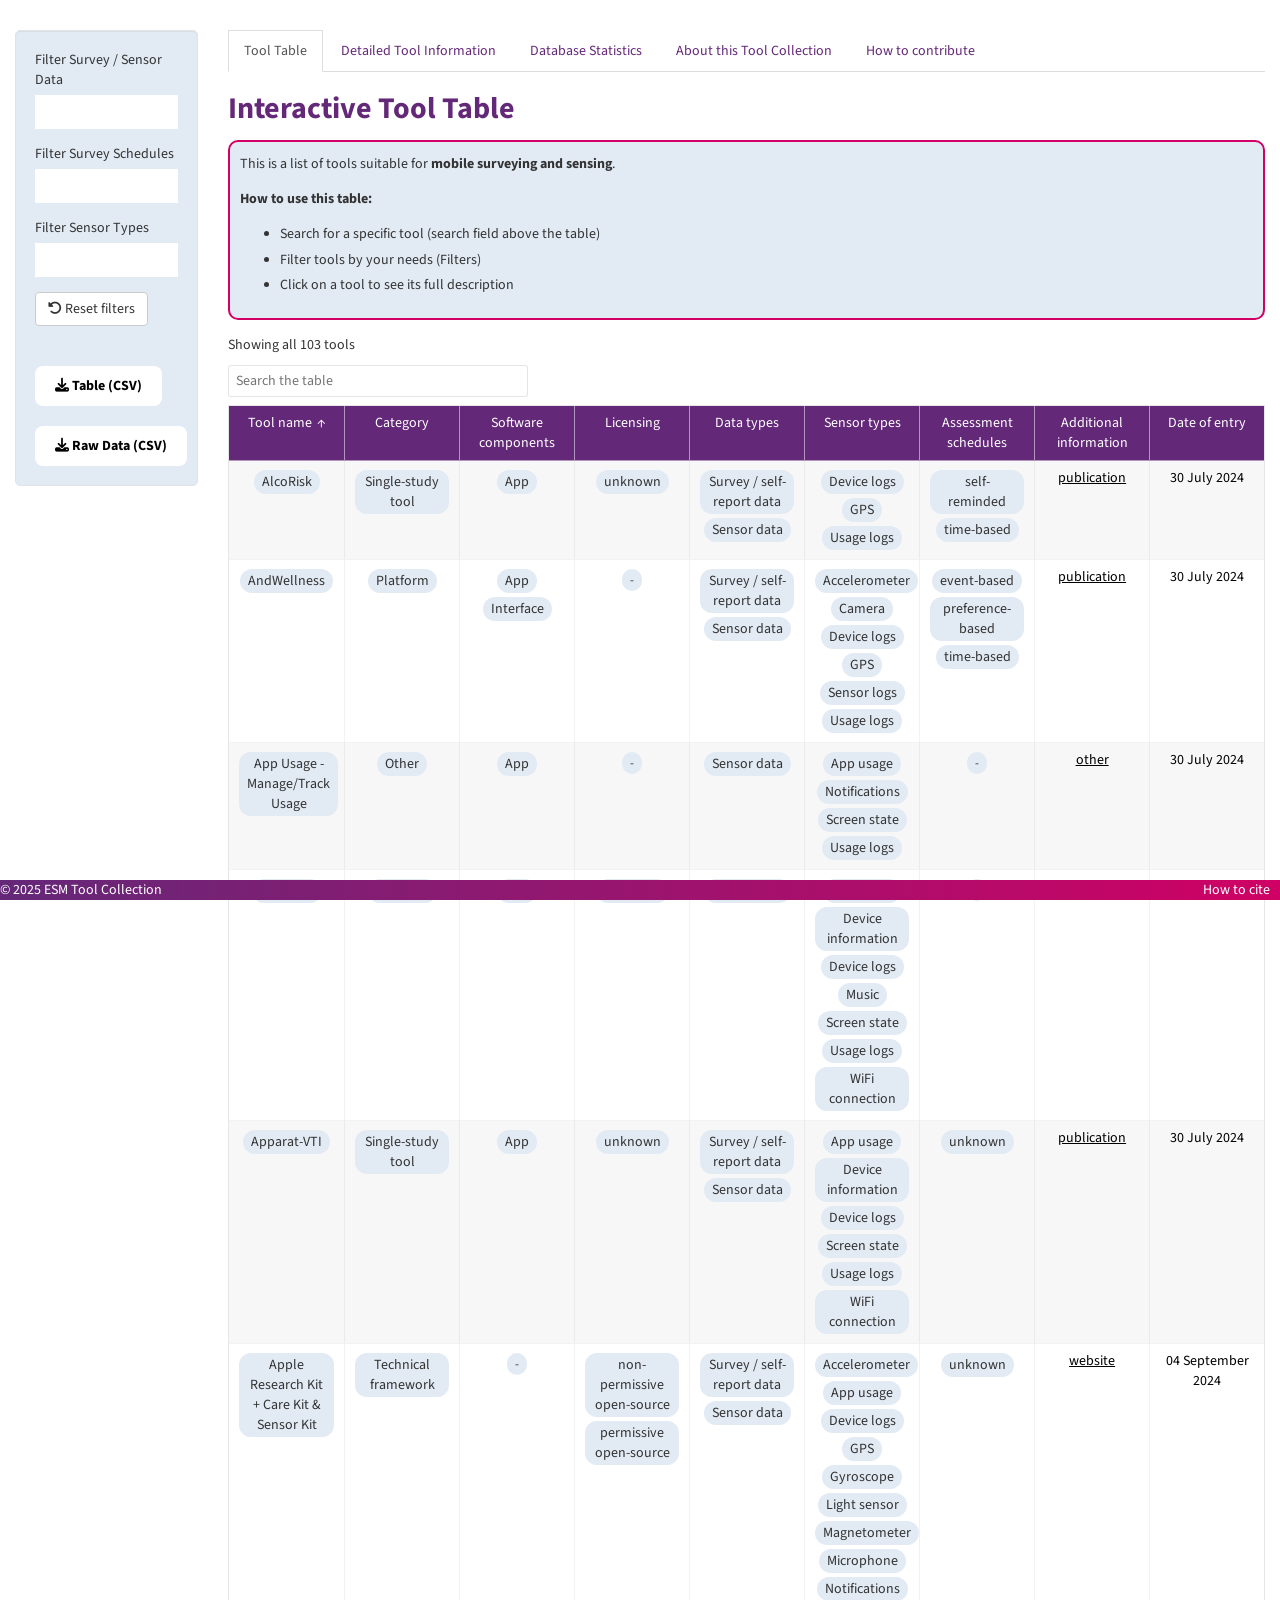
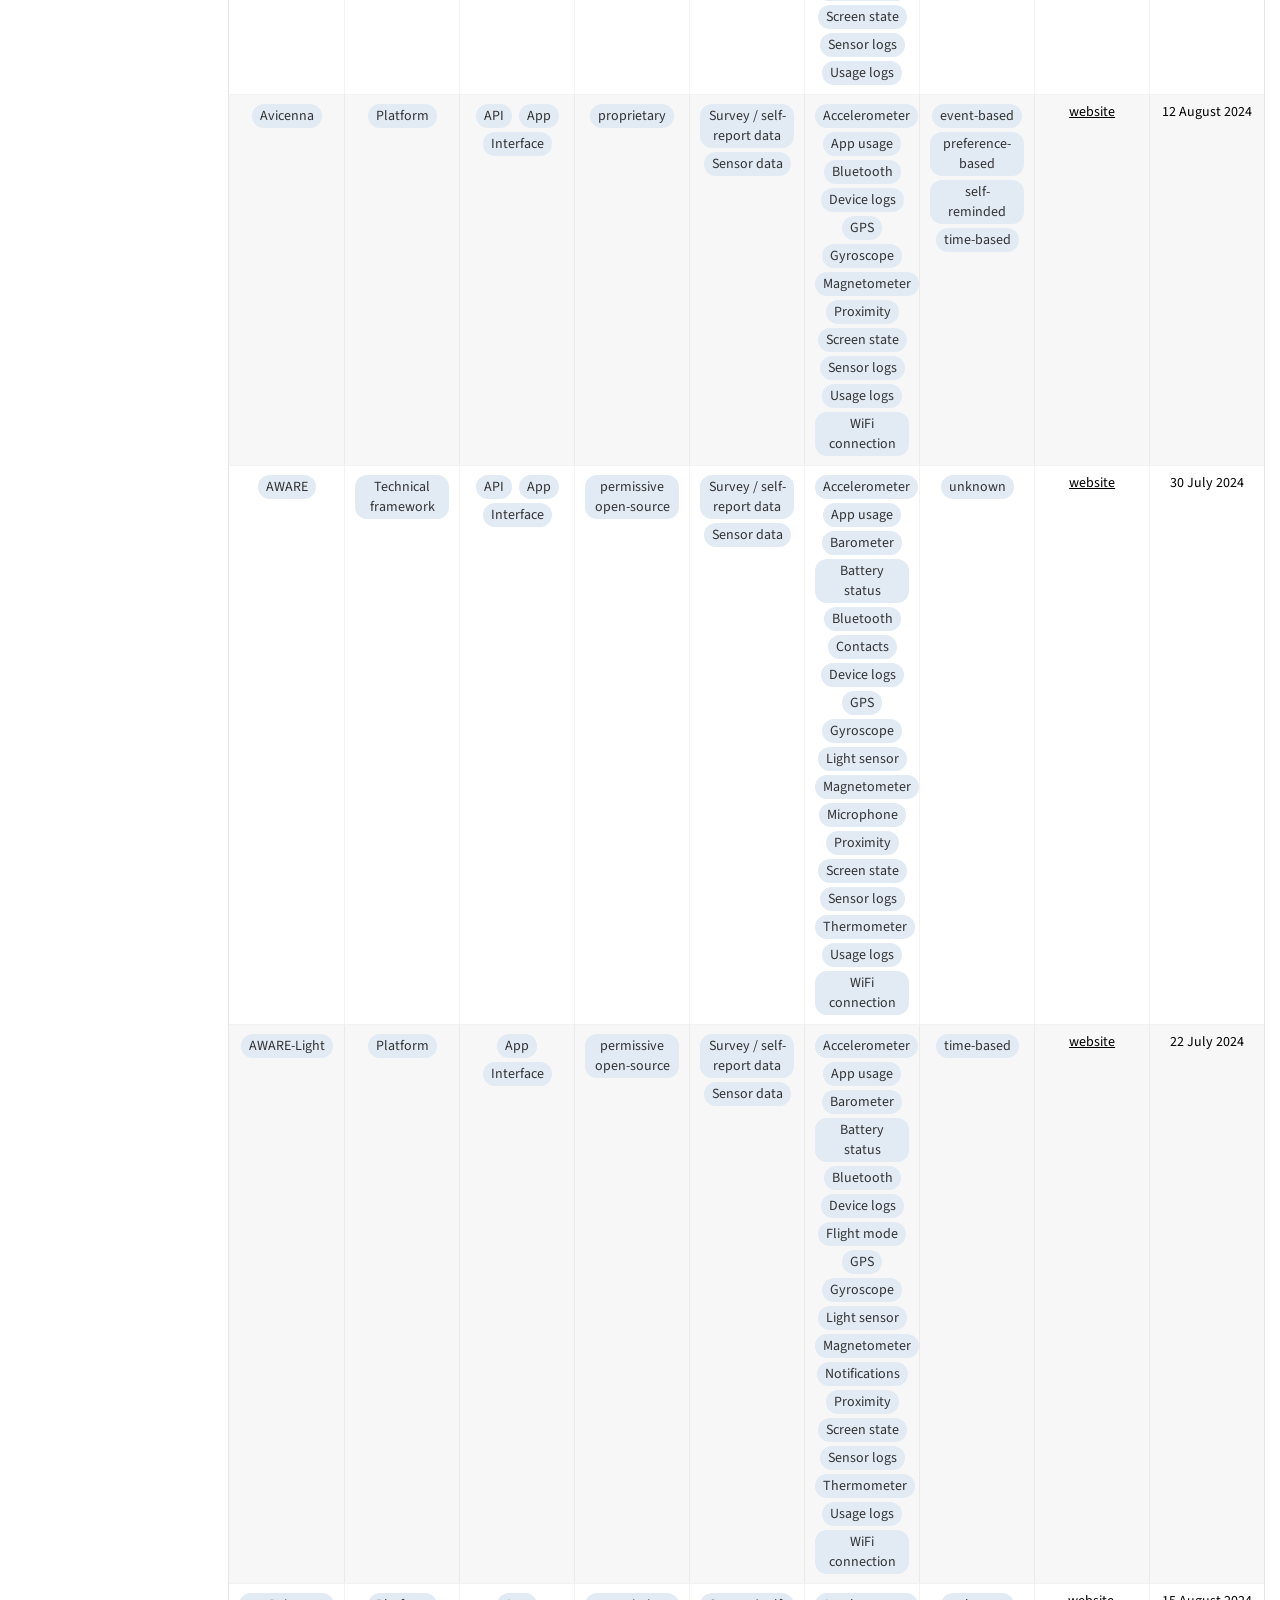
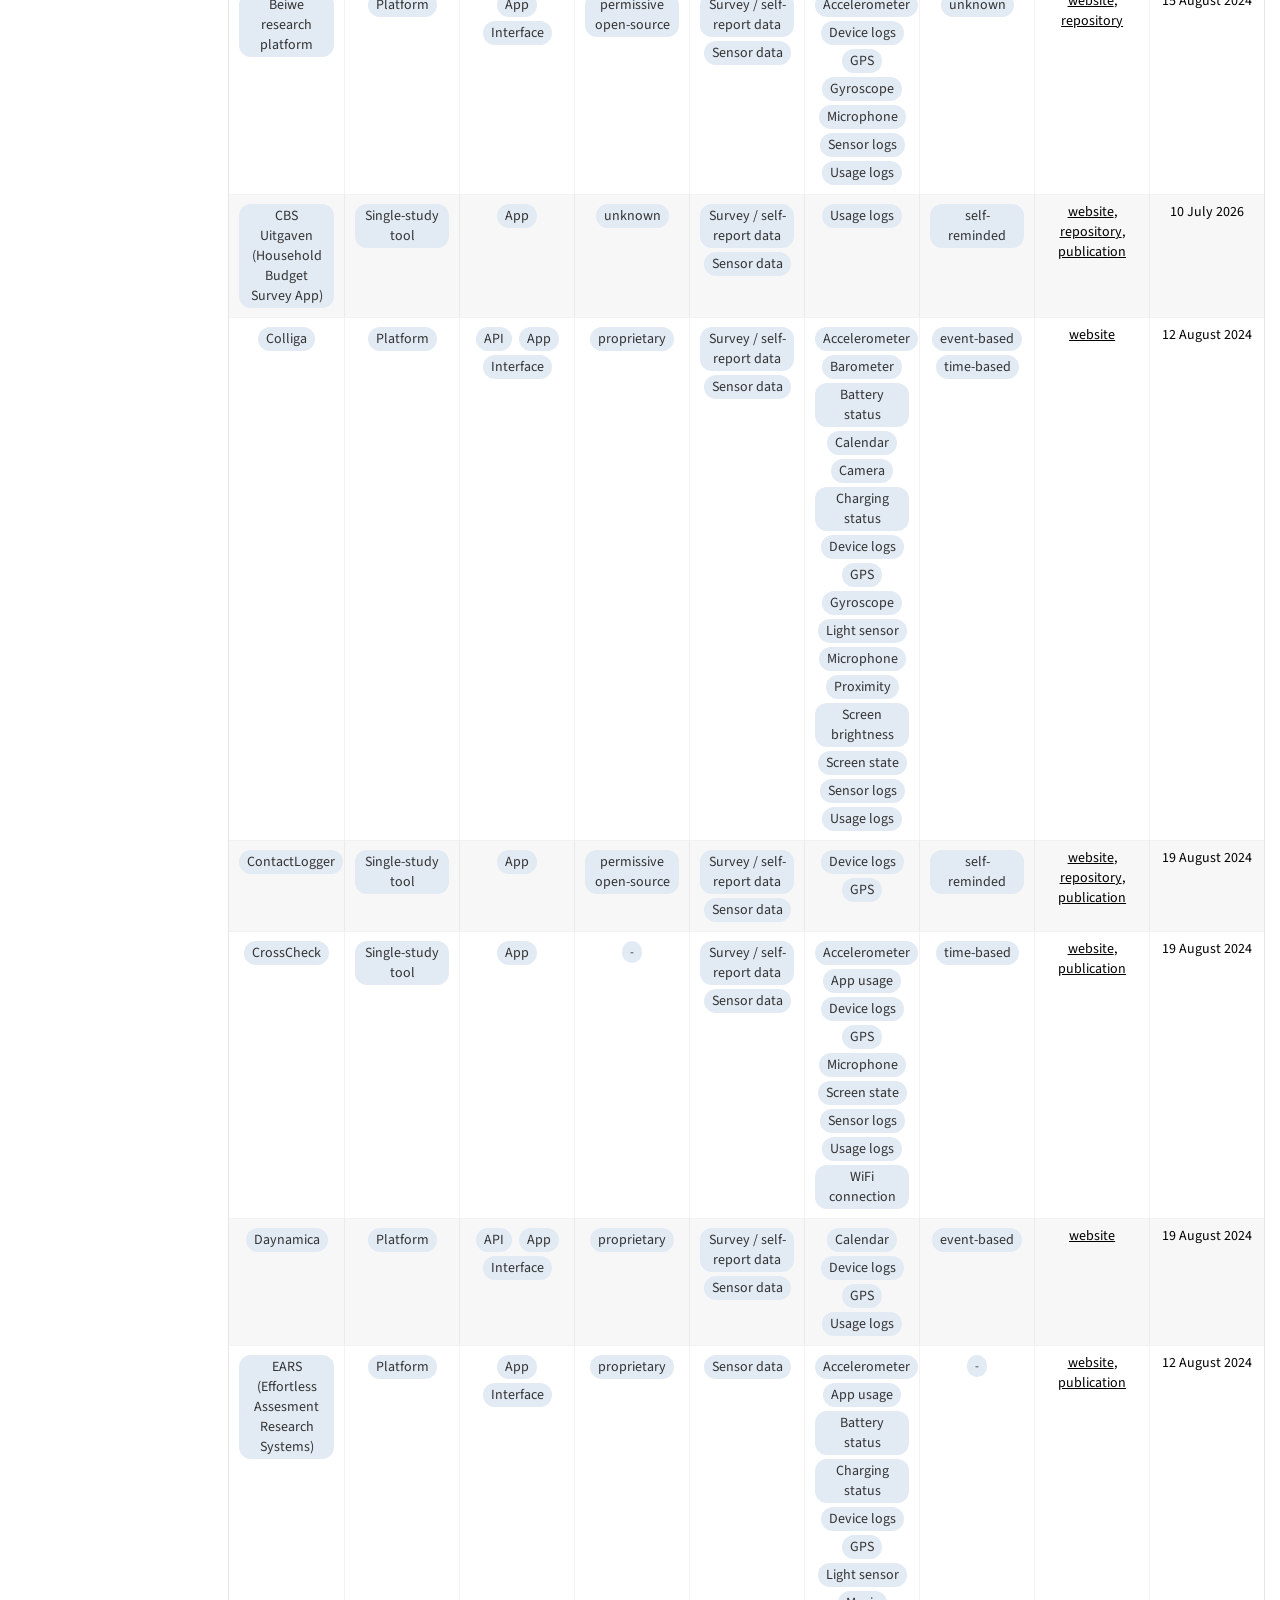
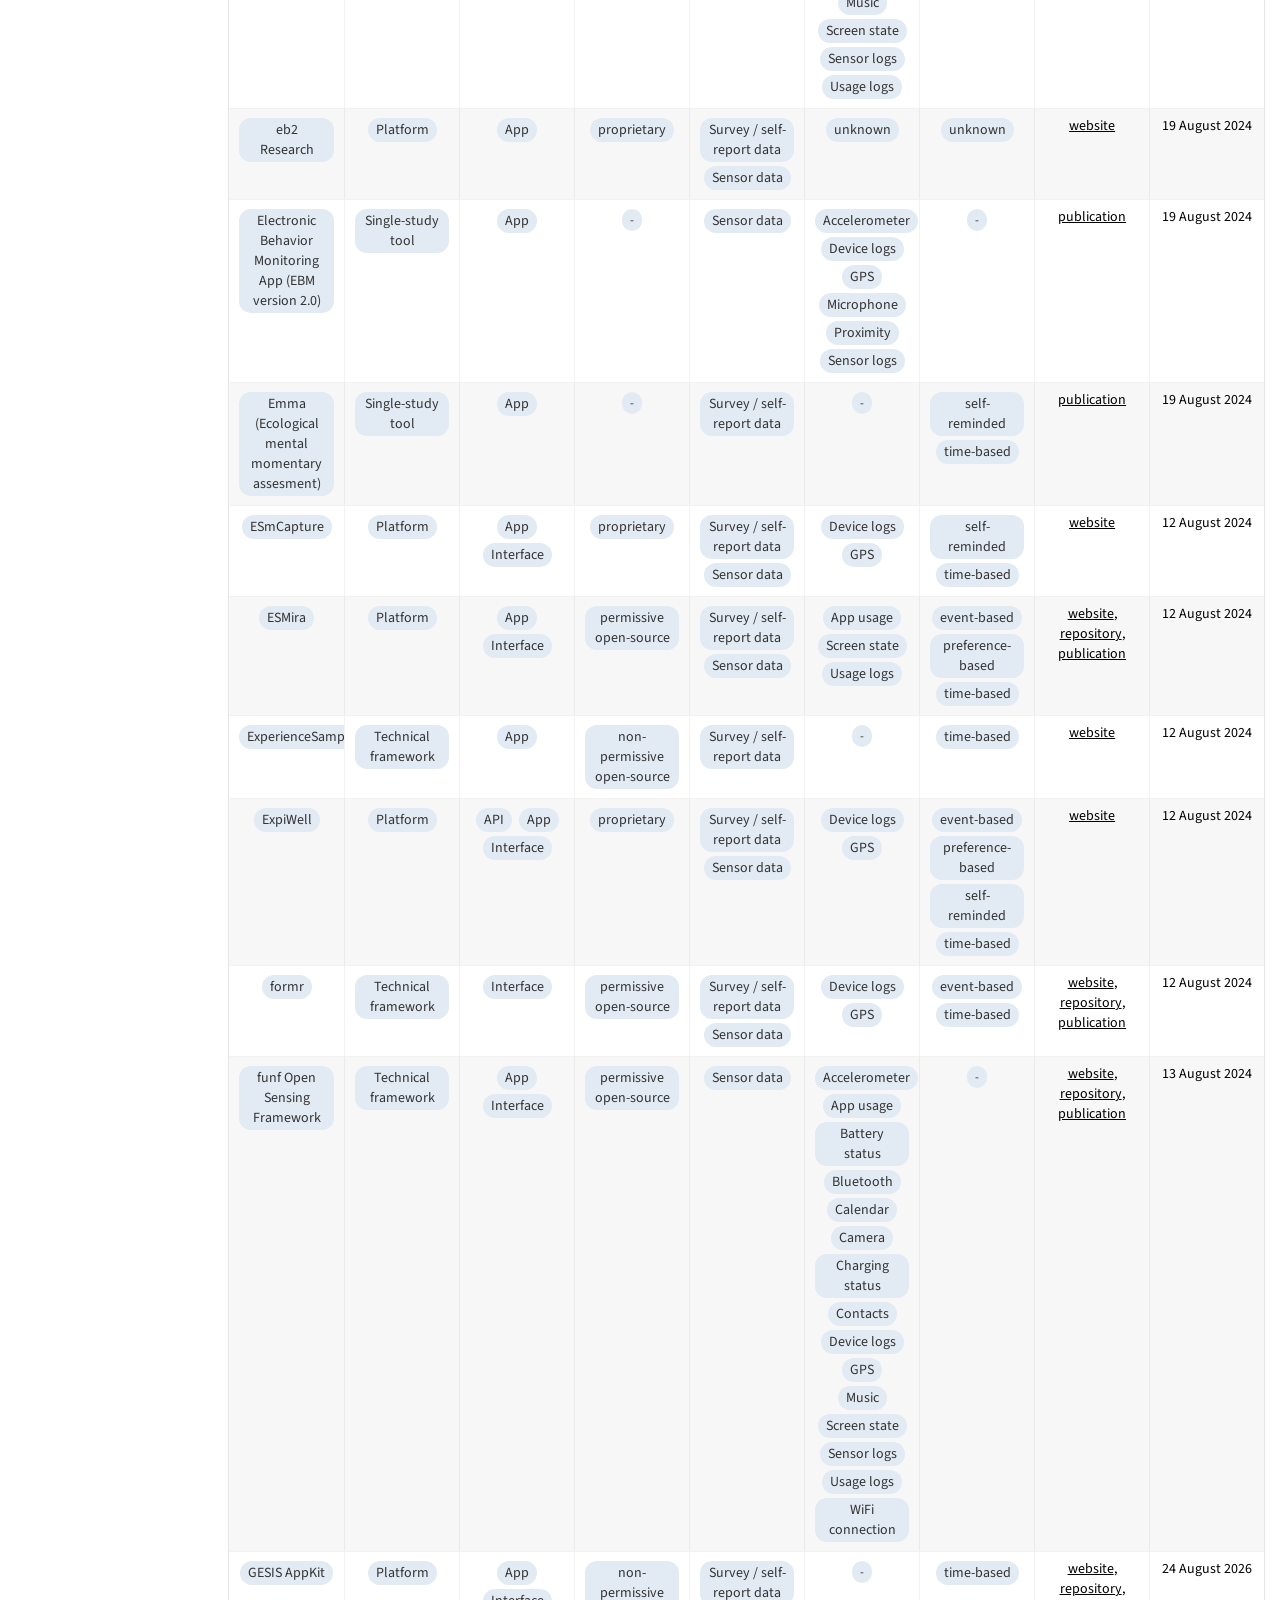
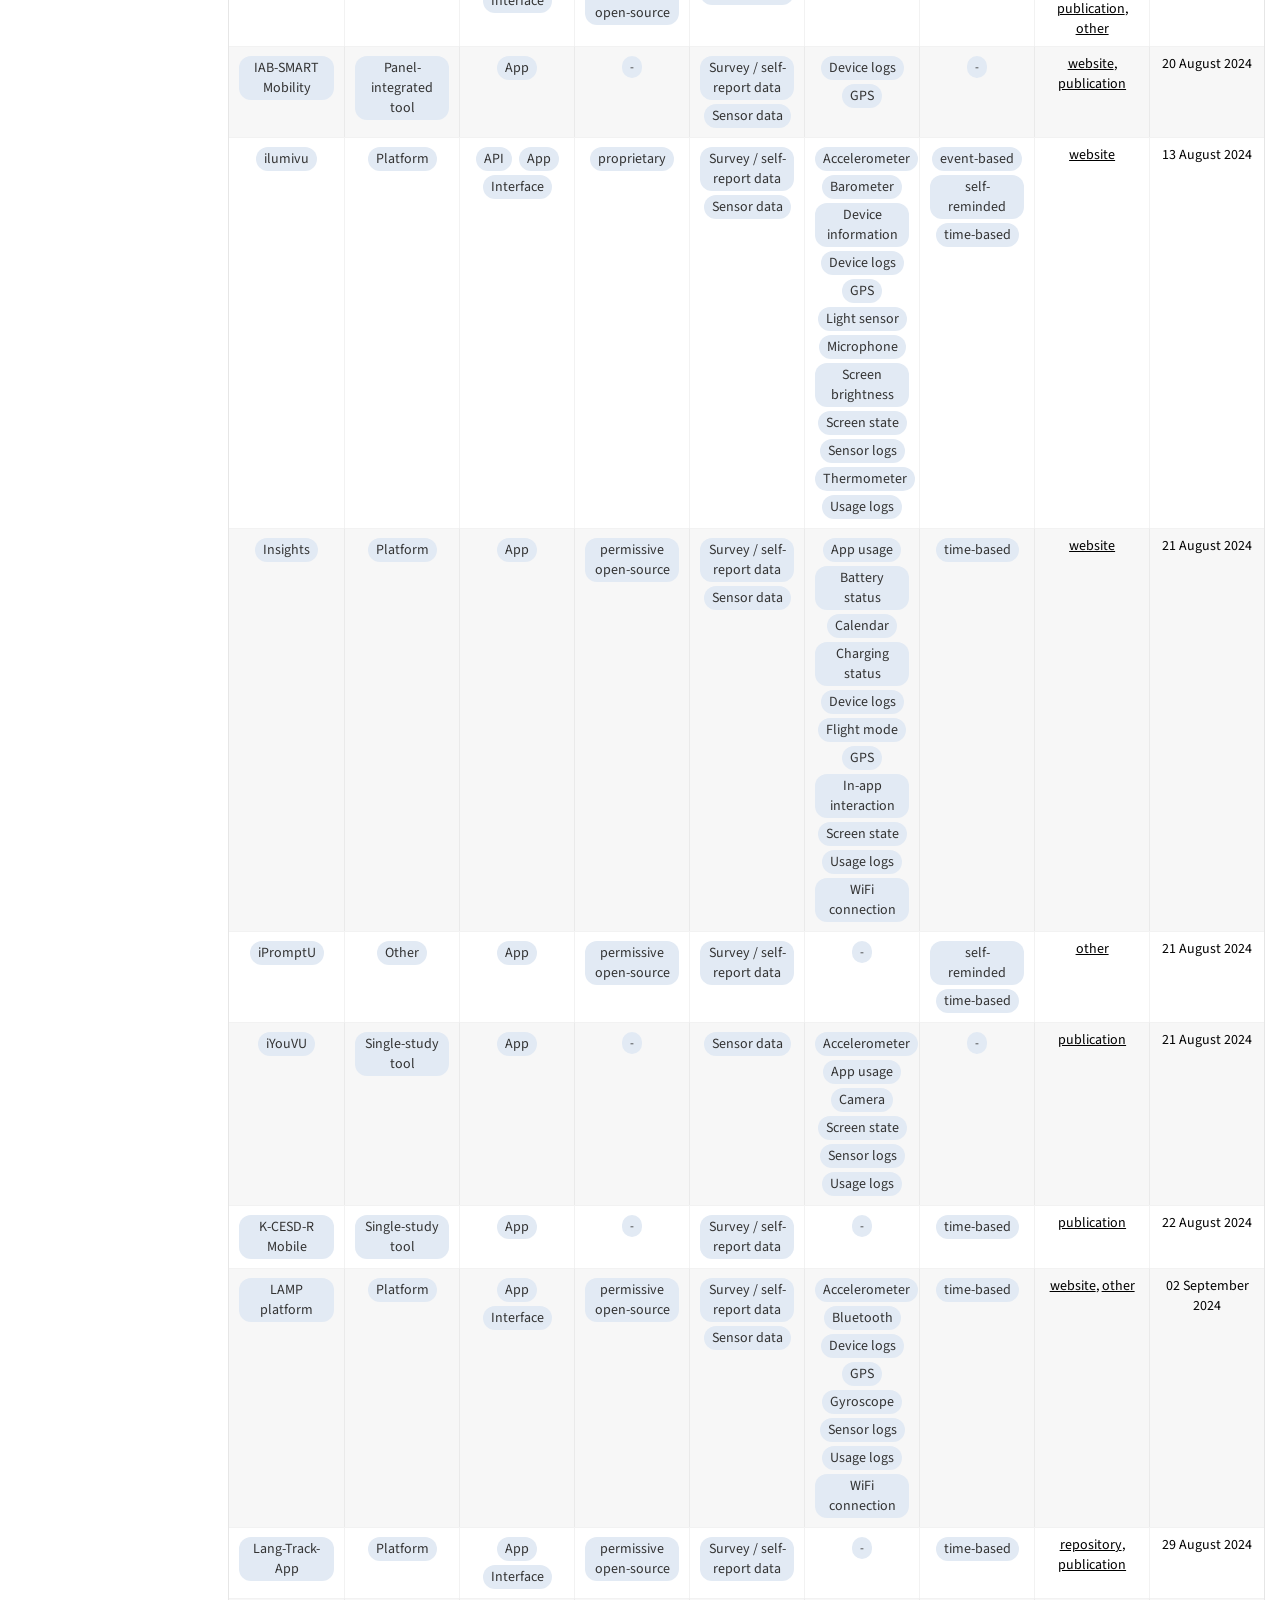
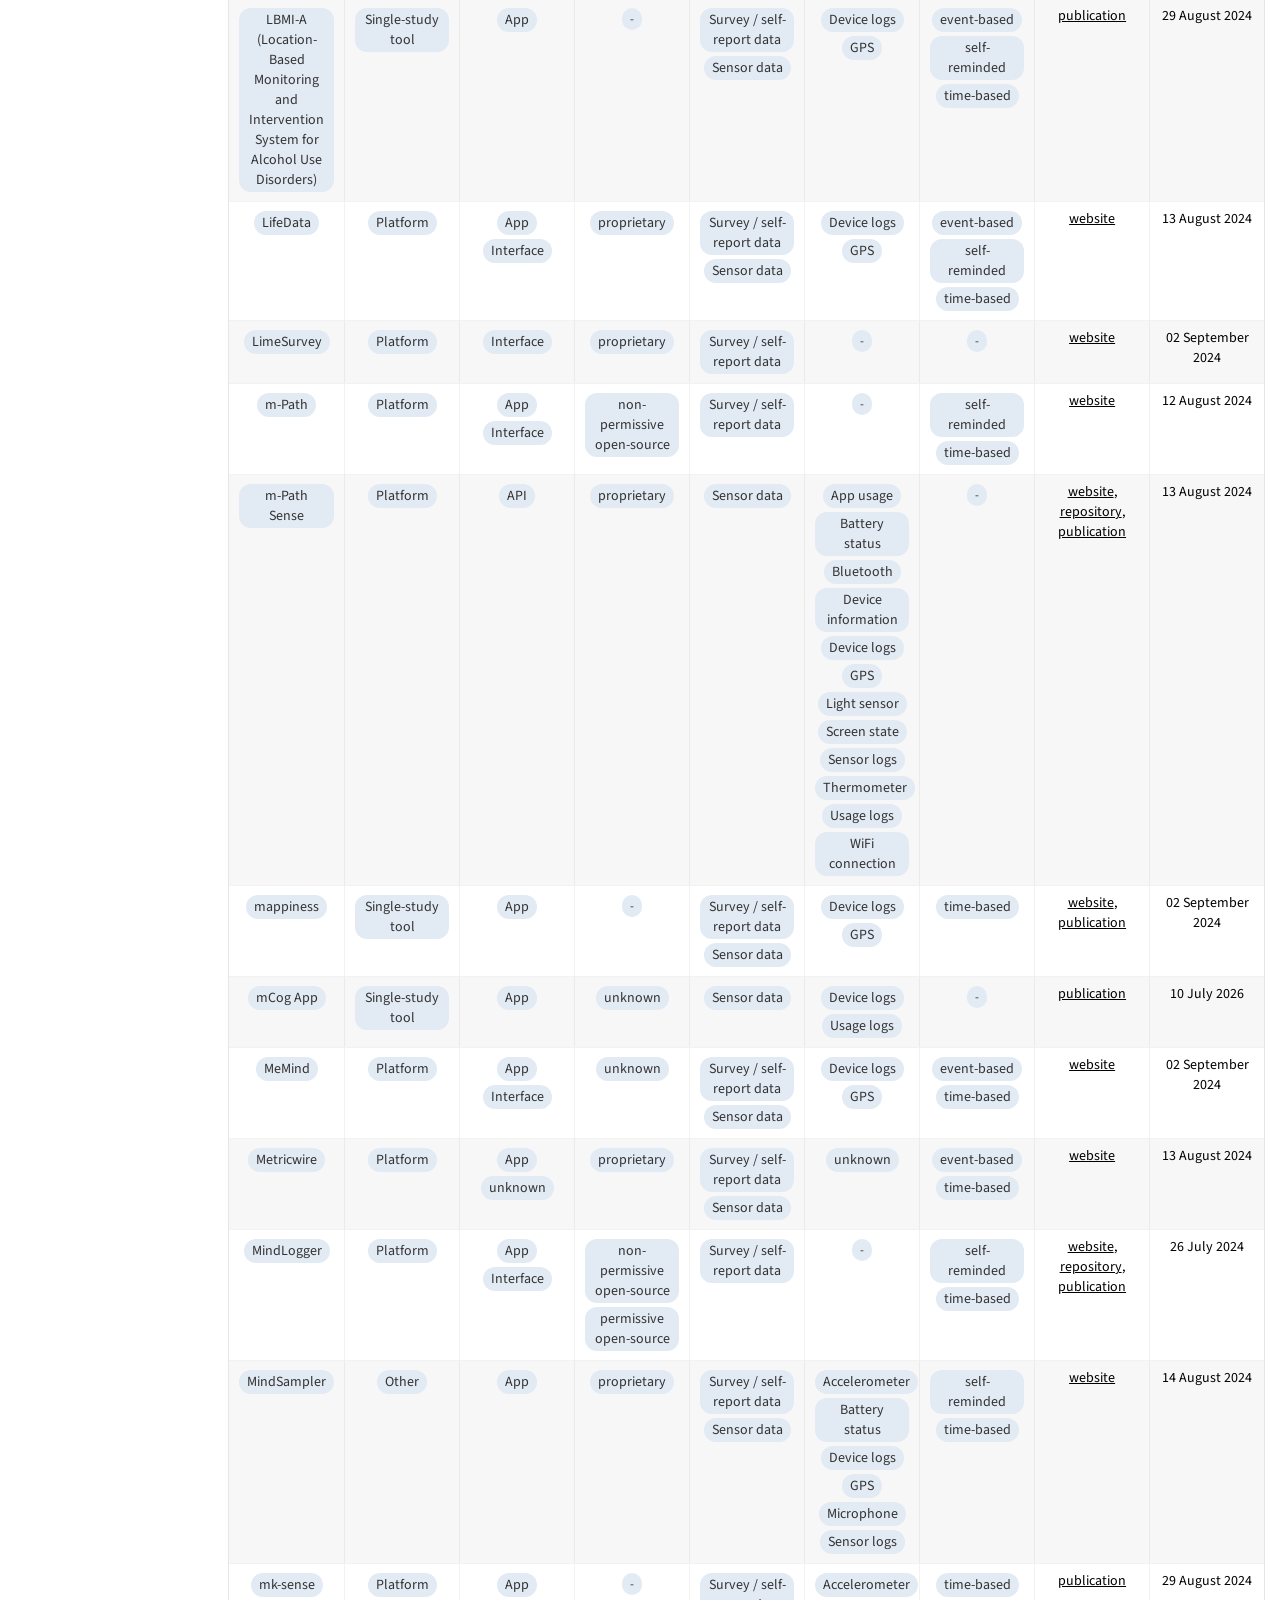
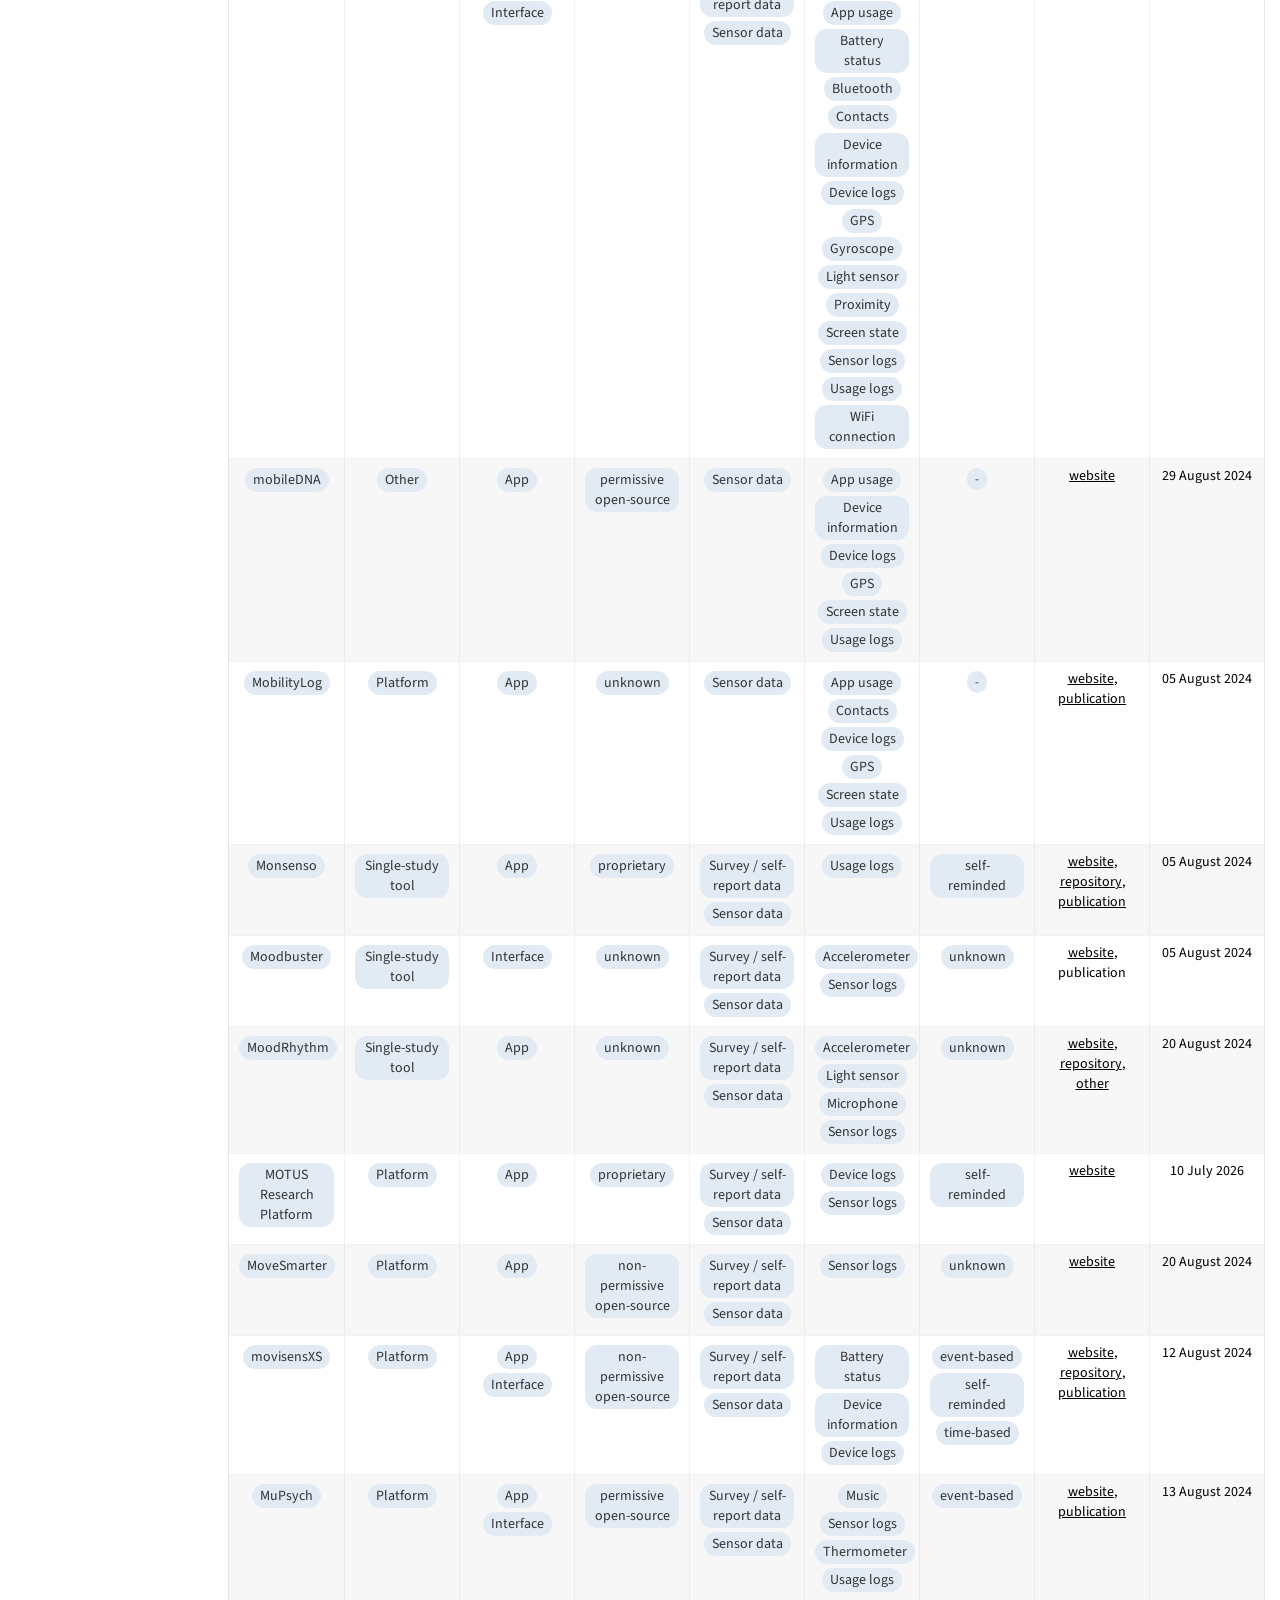
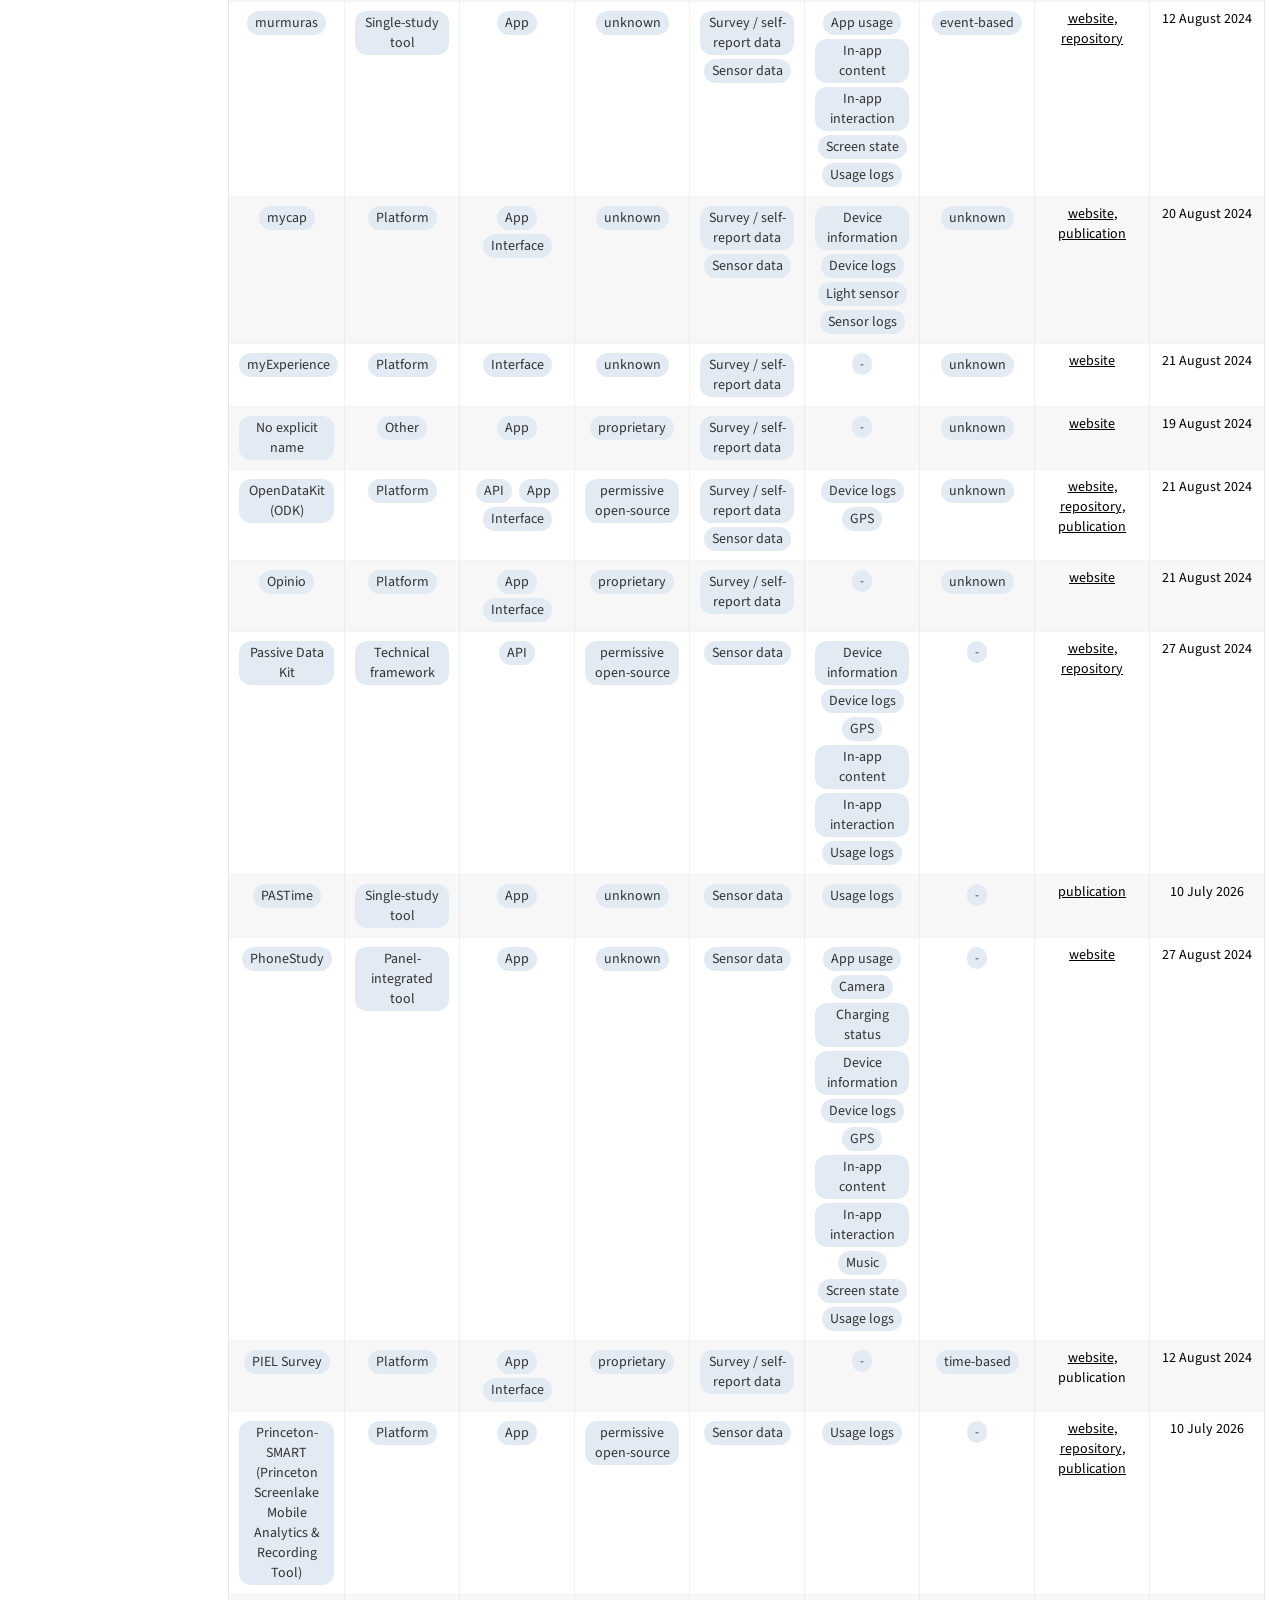
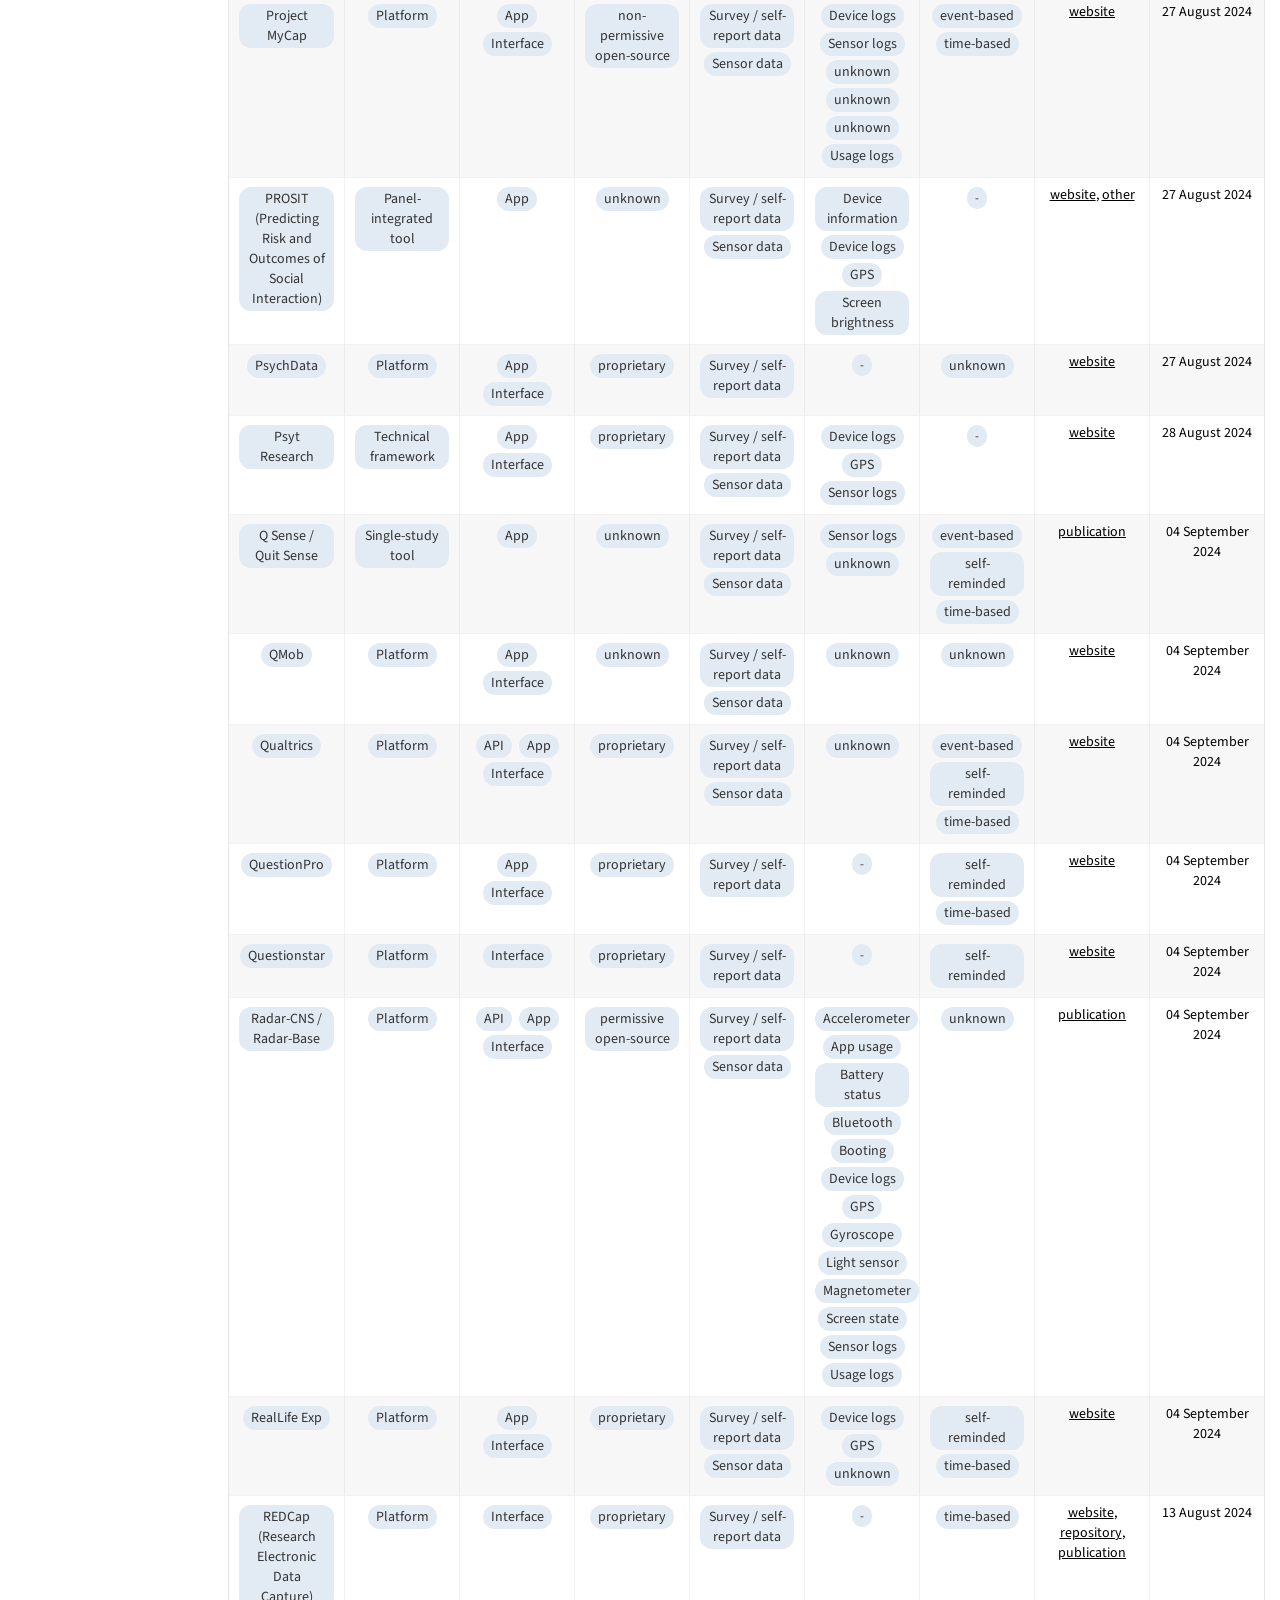
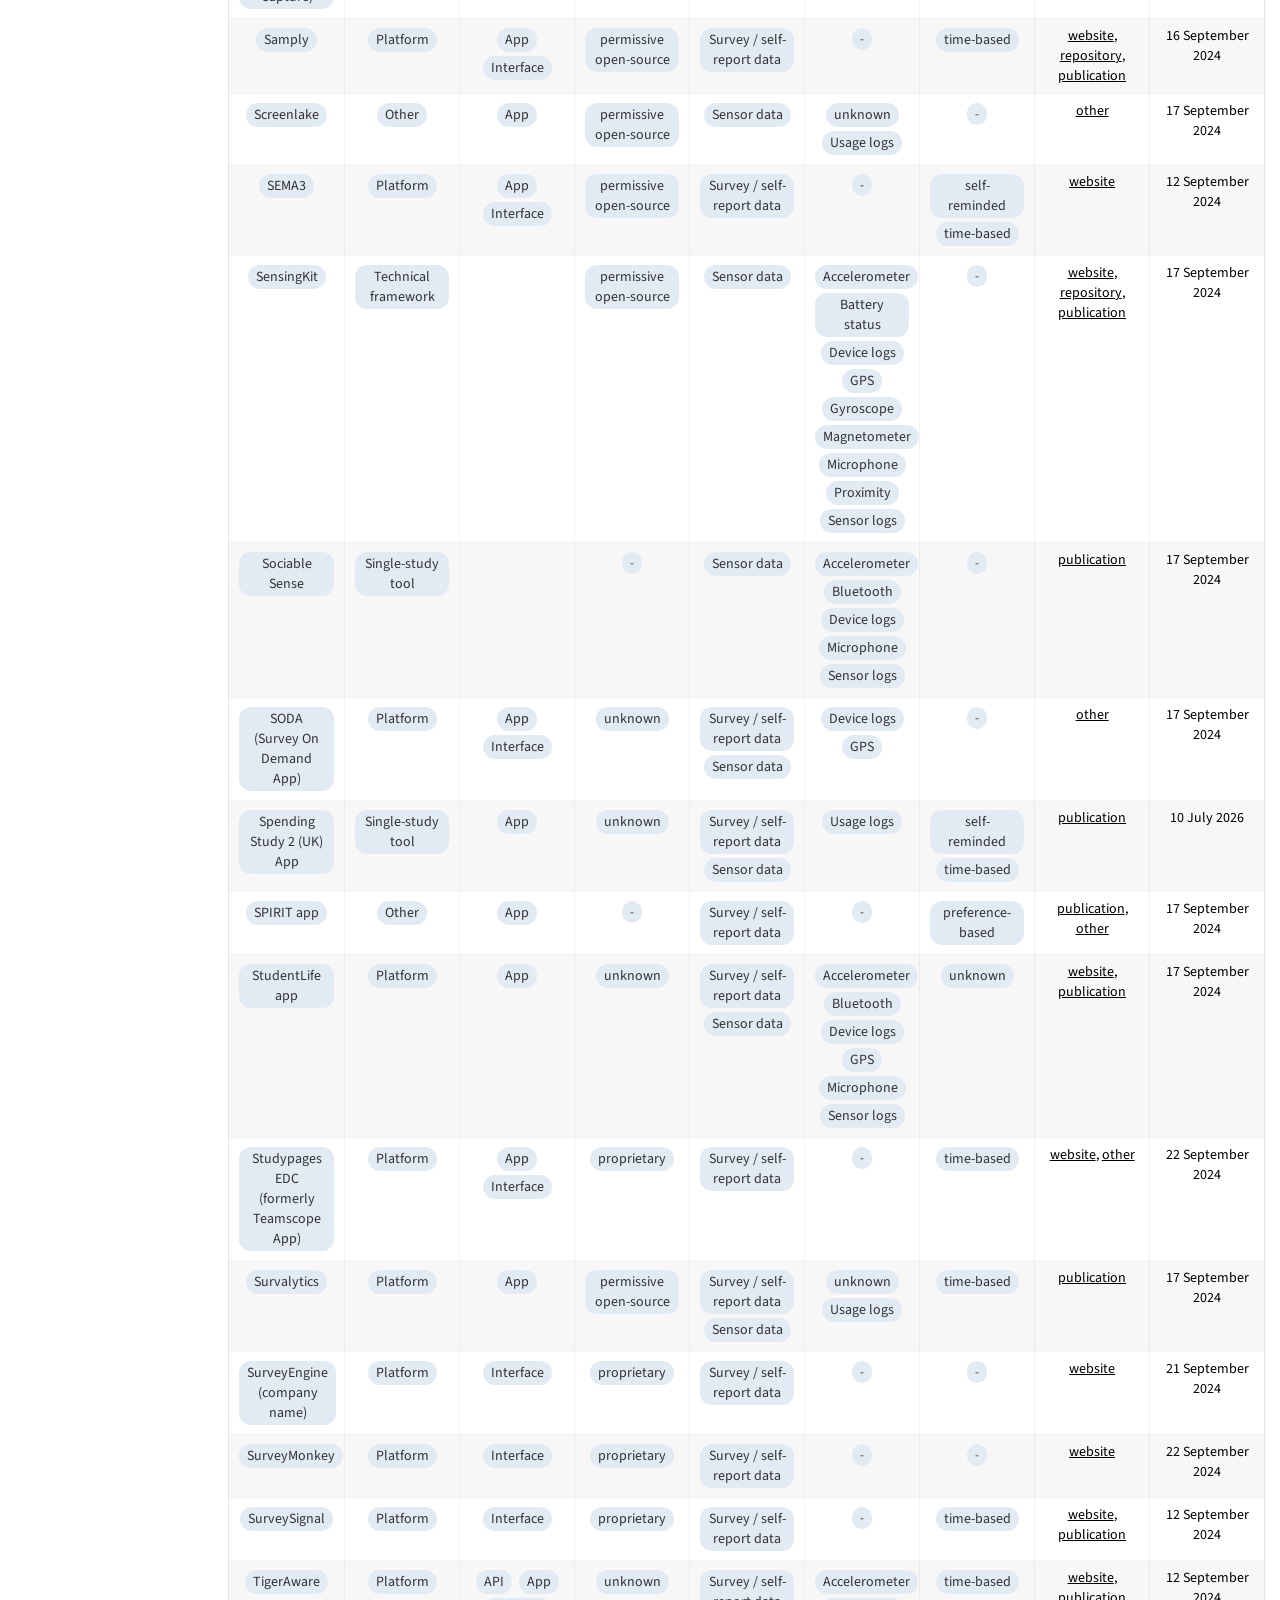
==== index.html @ 6f55457d "deploy: gesiscss/ESM_tool_overview@7003360ae50bb904fdd32b4df5c186855f5dbb6f" ====
<!DOCTYPE html>
<html lang="en">
<head>
<meta charset="utf-8"/>
<style>body{background-color:white;}</style>
<link href="lib/shiny-css-1.14.0/shiny.min.css" rel="stylesheet" />
<script src="lib/jquery-3.7.1/jquery.min.js"></script>
<link href="lib/font-awesome-6.5.2/css/all.min.css" rel="stylesheet" />
<link href="lib/font-awesome-6.5.2/css/v4-shims.min.css" rel="stylesheet" />
<link href="lib/selectize-0.15.2/css/selectize.bootstrap3.css" rel="stylesheet" />
<script src="lib/selectize-0.15.2/js/selectize.min.js"></script>
<script src="lib/selectize-0.15.2/accessibility/js/selectize-plugin-a11y.min.js"></script>
<script src="lib/core-js-2.5.3/shim.min.js"></script>
<script src="lib/react-18.2.0/react.min.js"></script>
<script src="lib/react-18.2.0/react-dom.min.js"></script>
<script src="lib/reactwidget-2.0.0/react-tools.js"></script>
<script src="lib/htmlwidgets-1.6.4/htmlwidgets.js"></script>
<link href="lib/reactable-0.4.5/reactable.css" rel="stylesheet" />
<script src="lib/reactable-binding-0.4.5/reactable.js"></script>
<meta name="viewport" content="width=device-width, initial-scale=1" />
<link href="lib/bootstrap-3.4.1/css/bootstrap.min.css" rel="stylesheet" />
<link href="lib/bootstrap-3.4.1/accessibility/css/bootstrap-accessibility.min.css" rel="stylesheet" />
<script src="lib/bootstrap-3.4.1/js/bootstrap.min.js"></script>
<script src="lib/bootstrap-3.4.1/accessibility/js/bootstrap-accessibility.min.js"></script>
  <title>Mobile Surveying and Sensing Tool Collection</title>
  <link rel="stylesheet" href="https://cdnjs.cloudflare.com/ajax/libs/font-awesome/6.4.0/css/all.min.css"/>
  <link rel="icon" type="image/svg+xml" href="data:image/svg+xml,%3Csvg%20xmlns=&#39;http://www.w3.org/2000/svg&#39;%20viewBox=&#39;0%200%20384%20512&#39;%3E%3Cpath%20fill=&#39;black&#39;%20d=&#39;M16%2064C16%2028.7%2044.7%200%2080%200L304%200c35.3%200%2064%2028.7%2064%2064l0%20384c0%2035.3-28.7%2064-64%2064L80%20512c-35.3%200-64-28.7-64-64L16%2064zM224%20448a32%2032%200%201%200%20-64%200%2032%2032%200%201%200%2064%200zM304%2064L80%2064l0%20320%20224%200%200-320z&#39;/%3E%3C/svg%3E"/>
</head>
<div class="container-fluid">
  <style type="text/css">/* --- 1. Import Fonts --- */
/* Importing the Google Font 'Source Sans 3' */
@import url('https://fonts.googleapis.com/css2?family=Source+Sans+3:wght@300;400;500&display=swap');

/* --- 2. Global Styles --- */
/* These rules define basic font and background colors as well as general layout. */
body {
    font-family: "Source Sans 3", Helvetica, Arial, sans-serif;
    font-size: 14px;
    line-height: 1.42857143;
    color: #333;
    background-color: #fff;
	padding-bottom: 50px; /* Space for the footer */
}
body > .container-fluid {
    padding-top: 30px; /* Space above the tabs and the sidebar. */
}

/* --- 3. Typography --- */
/* Rules for text elements such as headings, labels, and general typography */
/* A heading with class h3, h4 or h5 looks like that level (e.g. <h3 class="h4">) */
h2 {
  color: #642878 ;
  font: "Cabin Bold";
  font-weight: bold;
}

h3:not(.h4), .h3 {
  color: #D20064;
  font: "Cabin Bold";
  font-weight: bold;
}

h4:not(.h5), .h4 {
    margin-bottom: 15px;
}
h5, .h5 {
    font-weight: bold;
}
label {
    display: inline-block;
    margin-bottom: 5px;
    font-weight: 400;
} /* not sure if there are labels in my HTML at all */

/* --- 4. Reactable Table --- */
/* Styling for tables and Reactable-specific classes */

/* Tool names are buttons that open the tool's details; they look like plain text */
.tool-name {
    background: none;
    border: 0;
    padding: 0;
    font: inherit;
    color: inherit;
    cursor: pointer;
}
.tool-name:focus-visible {
    outline: 2px solid #D20064;
    outline-offset: 2px;
}

/* Links in the "Additional information" column */
.info-link {
    color: black;
    text-decoration: underline;
}
.rt-text-content {
    color: #000000;
}
.rt-th {
    font-weight: 400;
    border-left-color: #ffffff80;
    border-bottom: 2px solid #ffffff80;
}
.rt-sort-right {
    color: #ffffff;
}
.rt-table {
	max-width: 100%;
    overflow: auto;
    border-color: #e6e6e6;
}
.rt-search {
    align-self: flex-start; /* Search field at the left edge of the table. */
    background-color: #fff; /* Search field background color (white). */
    border: 1px solid rgba(0, 0, 0, 0.1); /* Slightly gray border for the search field. */
    padding: 5px 7px; /* Padding (vertical 5px, horizontal 7px). */
    width: 300px; /* Room for longer search terms. */
    max-width: 100%;
}

/* --- 5. Dropdown (Selectize) --- */
/* Dropdown styles for the Selectize plugin. */
.selectize-input {
    border: 0; /* No border. */
    padding: 6px 12px; /* Padding (vertical 6px, horizontal 12px). */
    box-shadow: none; /* No shadow. */
    border-radius: 0; /* No rounded corners. */
	width: 100%;
    position: relative;
}
.selectize-input.focus {
    border-color: red; /* Border color on focus (red). */
    box-shadow: inset 0 0 0 rgba(0, 0, 0, 0.075), 0 0 0  #D20064); /* Slight shadow on focus. */
}

.selectize-control.multi .selectize-input>div.active,
.selectize-control.multi .selectize-input>div {
    background:#D20064;
    color: #ffffff;
    border: none;
}

.selectize-dropdown {
    background: #ffffff; /* Dropdown background color (white). */
    border: 1px solid #D20064; /* Dark pink border. */
    box-shadow: 0 0 0 rgba(0, 0, 0, 0.175); /* No outer shadow. */
}

.selectize-dropdown .option:hover {     /* Corrected */
    background-color: #D20064;
    color: #ffffff;
}

/* --- 6. Navigation & Links --- */
.nav-tabs > li > a {
    border: 1px solid transparent; /* Invisible border for tab links. */
    border-radius: 0 0 0 0; /* No rounded corners. */
}
a {
    color: #642878; /* Link color. */
    text-decoration: none; /* Remove underline from links. */
}
.back-to-table {
    display: inline-block;
    margin-top: 15px; /* Space below the tabs; the tool heading follows. */
}

/* --- 7. Sidebar --- */
.well {
    background-color:#E2EAF4; /* Light blue background. */
    box-shadow: inset 0 1px 1px rgba(0, 0, 0, 0.05); /* Slight inner shadow. */
	border-radius: 5px; 
}
#reset-filters {
    margin-bottom: 20px; /* Space between the filters and the download buttons. */
}
@media (min-width: 768px) {
    .row > .col-sm-2 {
        position: sticky; /* Sidebar stays in view while the page scrolls (only where it sits beside the content). */
        top: 20px;
    }
}
#filter-toggle {
    display: none; /* Only on phones, see below. */
}
@media (max-width: 767px) {
    /* Phones: the filter panel opens and closes with the "Filters" button */
    #filter-toggle {
        display: flex;
        align-items: center;
        gap: 8px;
        width: 100%;
        margin-bottom: 15px;
    }
    .filter-chevron {
        margin-left: auto; /* Arrow at the right end of the button. */
        transition: transform 0.2s;
    }
    .filters-open .filter-chevron {
        transform: rotate(180deg);
    }
    #filter-box:not(.filters-open) #filter-panel {
        display: none;
    }
    /* Phones: the tabs are one row of bordered buttons that can be swiped sideways */
    .nav-tabs {
        display: flex;
        flex-wrap: nowrap;
        gap: 6px;
        overflow-x: auto;
        overflow-y: hidden;
        scrollbar-width: none; /* Swipeable without a visible scroll bar. */
        border-bottom: none;
        padding-bottom: 2px;
    }
    .nav-tabs::-webkit-scrollbar {
        display: none;
    }
    /* Fade at an edge where more tabs can be swiped into view (classes set in www/static.js) */
    .nav-tabs.more-right {
        -webkit-mask-image: linear-gradient(to right, #000 calc(100% - 40px), transparent);
        mask-image: linear-gradient(to right, #000 calc(100% - 40px), transparent);
    }
    .nav-tabs.more-left {
        -webkit-mask-image: linear-gradient(to right, transparent, #000 40px);
        mask-image: linear-gradient(to right, transparent, #000 40px);
    }
    .nav-tabs.more-left.more-right {
        -webkit-mask-image: linear-gradient(to right, transparent, #000 40px, #000 calc(100% - 40px), transparent);
        mask-image: linear-gradient(to right, transparent, #000 40px, #000 calc(100% - 40px), transparent);
    }
    .nav-tabs > li {
        float: none;
        flex: none;
        margin-bottom: 0;
    }
    .nav-tabs > li > a,
    .nav-tabs > li > a:hover {
        margin-right: 0;
        padding: 6px 12px;
        border: 1px solid #ddd;
        border-radius: 6px;
    }
    .nav-tabs > li.active > a,
    .nav-tabs > li.active > a:hover,
    .nav-tabs > li.active > a:focus {
        border: 1px solid #642878;
        color: #642878;
        background-color: #f4eef7;
    }
}

/* --- 8. Buttons --- */
.btn:focus:not(:focus-visible) {
    outline: none; /* Focus ring only for keyboard use, not after a mouse click. */
}
.my-button {
    width: 100%; /* Button takes full width. */
    padding: 10px; /* Button padding. */
    background-color: #D20064; /* Dark pink background. */
    color: #e6e6e6; /* Light text color. */
    font-weight: 200; /* Thin font. */
}
.my-button:hover {
    background-color:  #C873A0; /* Lighter pink on hover. */
}
@media (max-width: 767px) {
    .my-button {
        font-size: 0.9em; /* Smaller font on narrow screens. */
    }
}

/* --- 9. Footer --- */
.footer {
	margin: 0 -15px;
    width: calc(100% + 30px);
    position: fixed;
    bottom: 0;
    background: linear-gradient(90deg,  #642878 0%,  #D20064 100%);
    color: white;
	z-index: 2; 
}
.footer-link {
    float: right;
    padding: 0 40px 0 0;
    border: none;
    background: none;
    color: white;
}
.footer-link:hover, .footer-link:focus {
    color: white;
}

/* --- 10. Badges --- */
.badge {
    padding: 2px 8px;
    background-color: #E2EAF4;
    color: #333;
}

/* Download button */
#downloadCSV {
  background-color: white;
  color: black;
  border: none;
  border-radius: 8px;
  padding: 10px 20px;
  font-weight: bold;
  margin-top: 20px;
  cursor: pointer;
}

#downloadCSV:hover {
  background-color: #D20064;  /* Pink on hover */
  color: white;
}

#downloadRAW {
  background-color: white;
  color: black;
  border: none;
  border-radius: 8px;
  padding: 10px 20px;
  font-weight: bold;
  margin-top: 20px;
  cursor: pointer;
}

#downloadRAW:hover {
  background-color: #D20064;  /* Pink on hover */
  color: white;
}

/* --- 11. Details/Summary --- */
/* Controls collapsing and expanding content on the Detailed Tool Description page */
details summary {
    cursor: pointer;
    display: flex;
    align-items: center;
}
details summary::before {
    content: '▶';
    margin-right: 8px;
}
details[open] > summary::before {
    content: '▼';
}
.expand-all {
    margin-bottom: 10px; /* "Expand all" / "Collapse all" above the sections. */
}

/* --- 12. Debugging --- */
.debug-outline {
    border: 2px dashed red;
}

/* --- 14. Variable Box Adjustments --- */
.variable-box {
    background-color: #E2EAF4;
    border-radius: 10px;
    padding: 10px;
    margin-bottom: 15px;
    overflow: visible; /* Important: Prevents content from being cut off */
}

.info-box {
	background-color:#E2EAF4;
	font-size: 14px;
	line-height: 1.8;
    border-radius: 10px;
	border: 2px solid  #D20064;
    padding: 10px;
	margin-bottom: 15px;
	margin-top: 15px;
	overflow: visible; /* Prevents content from being cut off */
    display: block; /* Full width of the column. */
}

.shiny-plot-output {
  width: 100%;
  height: auto;
}

.aware {
	color: red;
	margin-top: 10px;
}</style>
  <h1 class="sr-only">Mobile Surveying and Sensing Tool Collection</h1>
  <div class="row">
    <div class="col-sm-2">
      <div id="filter-box">
        <button type="button" id="filter-toggle" class="btn btn-default" aria-expanded="false" aria-controls="filter-panel">
          <i class="fas fa-filter" role="presentation" aria-label="filter icon"></i>
          Filters
          <span class="filter-count"></span>
          <i class="fas fa-chevron-down filter-chevron" role="presentation" aria-label="chevron-down icon"></i>
        </button>
        <form class="well" role="complementary" id="filter-panel">
          <div class="form-group shiny-input-container">
            <label class="control-label" id="filter_datatypes_dropdown-label" for="filter_datatypes_dropdown">Filter Survey / Sensor Data</label>
            <div>
              <select class="shiny-input-select form-control" data-filter-column="datasources" id="filter_datatypes_dropdown" multiple="multiple"><option value="selfreport">Survey or self-report data</option>
<option value="sensordata">Sensor data</option></select>
              <script type="application/json" data-for="filter_datatypes_dropdown">{"plugins":["remove_button","selectize-plugin-a11y"]}</script>
            </div>
          </div>
          <div class="form-group shiny-input-container">
            <label class="control-label" id="filter_schedules_dropdown-label" for="filter_schedules_dropdown">Filter Survey Schedules</label>
            <div>
              <select class="shiny-input-select form-control" data-filter-column="schedules" id="filter_schedules_dropdown" multiple="multiple"><option value="eventbased">event-based</option>
<option value="preferencebased">preference-based</option>
<option value="selfreminded">self-reminded</option>
<option value="timebased">time-based</option></select>
              <script type="application/json" data-for="filter_schedules_dropdown">{"plugins":["remove_button","selectize-plugin-a11y"]}</script>
            </div>
          </div>
          <div class="form-group shiny-input-container">
            <label class="control-label" id="filter_sensordata_expand_dropdown-label" for="filter_sensordata_expand_dropdown">Filter Sensor Types</label>
            <div>
              <select class="shiny-input-select form-control" data-filter-column="sensordata_expand" id="filter_sensordata_expand_dropdown" multiple="multiple"><option value="accelerometer">Accelerometer</option>
<option value="appusage">App usage</option>
<option value="barometer">Barometer</option>
<option value="battery">Battery status</option>
<option value="bluetooth">Bluetooth</option>
<option value="booting">Booting</option>
<option value="calendar">Calendar</option>
<option value="camera">Camera</option>
<option value="chargestatus">Charging status</option>
<option value="contacts">Contacts</option>
<option value="deviceinfo">Device information</option>
<option value="devicestatuslog">Device status logs</option>
<option value="flightmode">Flight mode</option>
<option value="gps">GPS</option>
<option value="gyroscope">Gyroscope</option>
<option value="inappcontent">In-app content</option>
<option value="inappinteraction">In-app interaction</option>
<option value="light">Light sensor</option>
<option value="magnetometer">Magnetometer</option>
<option value="microphone">Microphone</option>
<option value="music">Music</option>
<option value="notifications">Notifications</option>
<option value="proximity">Proximity</option>
<option value="screenbrightness">Screen brightness</option>
<option value="sensorlog">Sensor logs</option>
<option value="screenstate">Screen state</option>
<option value="thermometer">Thermometer</option>
<option value="usagelog">Usage logs</option>
<option value="wifi">WiFi connection</option></select>
              <script type="application/json" data-for="filter_sensordata_expand_dropdown">{"plugins":["remove_button","selectize-plugin-a11y"]}</script>
            </div>
          </div>
          <button type="button" id="reset-filters" class="btn btn-default">
            <i class="fas fa-rotate-left" role="presentation" aria-label="rotate-left icon"></i>
            Reset filters
          </button>
          <div>
            <a id="downloadCSV" class="btn btn-default shiny-download-link" href="EMA_tools.csv" target="_blank" download="EMA_tools.csv">
              <i class="fas fa-download" role="presentation" aria-label="download icon"></i>
              Table (CSV)
            </a>
            <a id="downloadRAW" class="btn btn-default shiny-download-link" href="EMA_tools_raw.csv" target="_blank" download="EMA_tools_raw.csv">
              <i class="fas fa-download" role="presentation" aria-label="download icon"></i>
              Raw Data (CSV)
            </a>
          </div>
        </form>
      </div>
    </div>
    <div class="col-sm-10" role="main">
      <div class="tabbable">
        <ul class="nav nav-tabs shiny-tab-input" id="tabs" data-tabsetid="8015">
          <li class="active">
            <a href="#tab-8015-1" data-toggle="tab" data-bs-toggle="tab" data-value="Tool Table">Tool Table</a>
          </li>
          <li>
            <a href="#tab-8015-2" data-toggle="tab" data-bs-toggle="tab" data-value="Detailed Tool Information">Detailed Tool Information</a>
          </li>
          <li>
            <a href="#tab-8015-3" data-toggle="tab" data-bs-toggle="tab" data-value="Database Statistics">Database Statistics</a>
          </li>
          <li>
            <a href="#tab-8015-4" data-toggle="tab" data-bs-toggle="tab" data-value="About this Tool Collection">About this Tool Collection</a>
          </li>
          <li>
            <a href="#tab-8015-5" data-toggle="tab" data-bs-toggle="tab" data-value="How to contribute">How to contribute</a>
          </li>
        </ul>
        <div class="tab-content" data-tabsetid="8015">
          <div class="tab-pane active" data-value="Tool Table" id="tab-8015-1">
            <div>
              <h2>Interactive Tool Table</h2>
              <div class='info-box'>
          <p>This is a list of tools suitable for <strong>mobile surveying and sensing</strong>.</p>
          <p><strong>How to use this table:</strong></p>
          <ul>
            <li>Search for a specific tool (search field above the table)</li>
            <li>Filter tools by your needs (Filters)</li>
            <li>Click on a tool to see its full description</li>
          </ul>
      </div>
            </div>
            <div id="filter-slot"></div>
            <p id="match-count" aria-live="polite">Showing all 103 tools</p>
            <div id="tool-table" class="reactable html-widget" style="width:100%;height:auto;"></div>
            <script type="application/json" data-for="tool-table">{"x":{"tag":{"name":"Reactable","attribs":{"data":{"toolname":["APPARAT","AWARE","AWARE-Light","AlcoRisk","AndWellness","App Usage - Manage/Track Usage ","Apparat-VTI","Apple Research Kit + Care Kit & Sensor Kit","Avicenna ","Beiwe research platform","CBS Uitgaven (Household Budget Survey App)","Colliga","ContactLogger","CrossCheck","Daynamica","EARS (Effortless Assesment Research Systems)","ESMira","ESmCapture ","Electronic Behavior Monitoring App (EBM version 2.0)","Emma (Ecological mental momentary assesment)","ExperienceSampler","ExpiWell ","GESIS AppKit","IAB-SMART Mobility","Insights","K-CESD-R Mobile","LAMP platform","LBMI-A (Location-Based Monitoring and Intervention System for Alcohol Use Disorders)","Lang-Track-App","LifeData","LimeSurvey","MOTUS Research Platform","MeMind","Metricwire","MindLogger","MindSampler","MobilityLog","Monsenso","MoodRhythm","Moodbuster","MoveSmarter","MuPsych","No explicit name","OpenDataKit (ODK)","Opinio","PASTime","PIEL Survey","PROSIT (Predicting Risk and Outcomes of Social Interaction)","Passive Data Kit","PhoneStudy","Princeton-SMART (Princeton Screenlake Mobile Analytics & Recording Tool)","Project MyCap","PsychData","Psyt Research","Q Sense / Quit Sense","QMob","Qualtrics","QuestionPro","Questionstar","REDCap (Research Electronic Data Capture)","Radar-CNS / Radar-Base","RealLife Exp","SEMA3","SODA (Survey On Demand App)","SPIRIT app","Samply","Screenlake","SensingKit","Sociable Sense","Spending Study 2 (UK) App","StudentLife app","Studypages EDC (formerly Teamscope App)","Survalytics","SurveyEngine (company name)","SurveyMonkey","SurveySignal","TigerAware","UmfrageOnline","Unforgettable","Unipark/EFS Survey","VU-AMS","WEXTOR","Wander","WebDataNow","Wufoo","eb2 Research","formr","funf Open Sensing Framework ","iPromptU","iYouVU","ilumivu","m-Path","m-Path Sense","mCog App","mappiness","mk-sense","mobileDNA","movisensXS","murmuras","myExperience","mycap","u-can-act platform","wakoopa"],"toolcategory":["Platform","Technical framework","Platform","Single-study tool","Platform","Other","Single-study tool","Technical framework","Platform","Platform","Single-study tool","Platform","Single-study tool","Single-study tool","Platform","Platform","Platform","Platform","Single-study tool","Single-study tool","Technical framework","Platform","Platform","Panel-integrated tool","Platform","Single-study tool","Platform","Single-study tool","Platform","Platform","Platform","Platform","Platform","Platform","Platform","Other","Platform","Single-study tool","Single-study tool","Single-study tool","Platform","Platform","Other","Platform","Platform","Single-study tool","Platform","Panel-integrated tool","Technical framework","Panel-integrated tool","Platform","Platform","Platform","Technical framework","Single-study tool","Platform","Platform","Platform","Platform","Platform","Platform","Platform","Platform","Platform","Other","Platform","Other","Technical framework","Single-study tool","Single-study tool","Platform","Platform","Platform","Platform","Platform","Platform","Platform","Platform","Platform","Platform","Platform","Platform","Single-study tool","Other","Platform","Platform","Technical framework","Technical framework","Other","Single-study tool","Platform","Platform","Platform","Single-study tool","Single-study tool","Platform","Other","Platform","Single-study tool","Platform","Platform","Platform","Single-study tool"],"softwarecomponents":["app","interface, app, api","interface, app","app","interface, app","app","app",null,"interface, app, api","interface, app, other","app","interface, app, api","app","app","interface, app, api","interface, app","interface, app","interface, app","app","app","app","interface, app, api","interface, app, other","app","app","app","interface, app","app","interface, app","interface, app","interface","app","interface, app","app, unknown","interface, app","app, other","app","app","app","interface","app, other","interface, app","app, other","interface, app, api","interface, app","app","interface, app","app","api, other","app","app","interface, app","interface, app","interface, app","app","interface, app","interface, app, api","interface, app","interface","interface","interface, app, api","interface, app","interface, app","interface, app","app, other","interface, app","app","other","other","app","app, other","interface, app","app, other","interface","interface","interface, other","interface, app, api","interface","app, api","interface","interface, api","interface","app","other","interface","app, other","interface","interface, app","app","app","interface, app, api","interface, app","api","app","app","interface, app, other","app, other","interface, app","app","interface","interface, app","interface","app"],"licence":["unknown","peropen","peropen","unknown",null,null,"unknown","peropen, nonperopen","propietary","peropen","unknown","propietary","peropen",null,"propietary","propietary","peropen","propietary",null,null,"nonperopen","propietary","nonperopen",null,"peropen",null,"peropen",null,"peropen","propietary","propietary","propietary","unknown","propietary","peropen, nonperopen","propietary","unknown","propietary","unknown","unknown","nonperopen","peropen","propietary","peropen","propietary","unknown","propietary","unknown","peropen","unknown","peropen","nonperopen","propietary","propietary","unknown","unknown","propietary","propietary","propietary","propietary","peropen","propietary","peropen","unknown",null,"peropen","peropen","peropen",null,"unknown","unknown","propietary","peropen","propietary","propietary","propietary","unknown","propietary","propietary","propietary","unknown","peropen","unknown","peropen","propietary","propietary","peropen","peropen","peropen",null,"propietary","nonperopen","propietary","unknown",null,null,"peropen","nonperopen","unknown","unknown","unknown","peropen","propietary"],"datasources":["sensordata","selfreport, sensordata","selfreport, sensordata","selfreport, sensordata","selfreport, sensordata","sensordata","selfreport, sensordata","selfreport, sensordata","selfreport, sensordata","selfreport, sensordata","selfreport, sensordata","selfreport, sensordata","selfreport, sensordata","selfreport, sensordata","selfreport, sensordata","sensordata","selfreport, sensordata","selfreport, sensordata","sensordata","selfreport","selfreport","selfreport, sensordata","selfreport","selfreport, sensordata","selfreport, sensordata","selfreport","selfreport, sensordata","selfreport, sensordata","selfreport","selfreport, sensordata","selfreport","selfreport, sensordata","selfreport, sensordata","selfreport, sensordata","selfreport","selfreport, sensordata","sensordata","selfreport, sensordata","selfreport, sensordata","selfreport, sensordata","selfreport, sensordata","selfreport, sensordata","selfreport","selfreport, sensordata","selfreport","sensordata","selfreport","selfreport, sensordata","sensordata","sensordata","sensordata","selfreport, sensordata","selfreport","selfreport, sensordata","selfreport, sensordata","selfreport, sensordata","selfreport, sensordata","selfreport","selfreport","selfreport","selfreport, sensordata","selfreport, sensordata","selfreport","selfreport, sensordata","selfreport","selfreport","sensordata","sensordata","sensordata","selfreport, sensordata","selfreport, sensordata","selfreport","selfreport, sensordata","selfreport","selfreport","selfreport","selfreport, sensordata","selfreport","selfreport, sensordata","selfreport","sensordata","selfreport","selfreport, sensordata","sensordata","selfreport","selfreport, sensordata","selfreport, sensordata","sensordata","selfreport","sensordata","selfreport, sensordata","selfreport","sensordata","sensordata","selfreport, sensordata","selfreport, sensordata","sensordata","selfreport, sensordata","selfreport, sensordata","selfreport","selfreport, sensordata","selfreport","sensordata"],"sensordata_expand":["devicestatuslog, usagelog,screenstate, appusage, music, other,wifi, deviceinfo","sensorlog, devicestatuslog, usagelog,thermometer, barometer, proximity, microphone, magnetometer, gyroscope, light, accelerometer, other,screenstate, appusage, contacts, other,battery, bluetooth, gps, wifi","sensorlog, devicestatuslog, usagelog,thermometer, barometer, proximity, magnetometer, gyroscope, light, accelerometer, other,screenstate, appusage, notifications, other,battery, bluetooth, gps, flightmode, wifi, other","devicestatuslog, usagelog,other,gps","sensorlog, devicestatuslog, usagelog,accelerometer,camera,gps","usagelog,screenstate, appusage, notifications","devicestatuslog, usagelog,screenstate, appusage, other,wifi, deviceinfo, other","sensorlog, devicestatuslog, usagelog,microphone, magnetometer, gyroscope, light, accelerometer,screenstate, appusage, notifications, other,gps","sensorlog, devicestatuslog, usagelog,proximity, magnetometer, gyroscope, accelerometer, other,screenstate, appusage,bluetooth, gps, wifi","sensorlog, devicestatuslog, usagelog,microphone, gyroscope, accelerometer, other,other,gps, other","usagelog","sensorlog, devicestatuslog, usagelog,barometer, proximity, microphone, gyroscope, light, accelerometer, other,screenstate, camera, calendar, other,battery, gps, chargestatus, screenbrightness","devicestatuslog,gps","sensorlog, devicestatuslog, usagelog,microphone, accelerometer,screenstate, appusage, other,gps, wifi, other","devicestatuslog, usagelog,calendar, other,gps, other","sensorlog, devicestatuslog, usagelog,light, accelerometer,screenstate, appusage, music, other,battery, gps, chargestatus","usagelog,screenstate, appusage","devicestatuslog,gps","sensorlog, devicestatuslog,proximity, microphone, accelerometer,gps, other","","","devicestatuslog,gps","","devicestatuslog,gps","devicestatuslog, usagelog,screenstate, appusage, inappinteraction, calendar, other,battery, gps, flightmode, wifi, chargestatus, other","","sensorlog, devicestatuslog, usagelog,gyroscope, accelerometer, other,other,bluetooth, gps, wifi","devicestatuslog,gps","","devicestatuslog,gps","","sensorlog, devicestatuslog","devicestatuslog,gps, other","unknown","","sensorlog, devicestatuslog,microphone, accelerometer,battery, gps","devicestatuslog, usagelog,screenstate, appusage, contacts,gps","usagelog,other","sensorlog,microphone, light, accelerometer","sensorlog,accelerometer, other","sensorlog,other","sensorlog, usagelog,thermometer,music","","devicestatuslog,gps","","usagelog","","devicestatuslog,gps, screenbrightness, deviceinfo","devicestatuslog, usagelog,inappcontent, inappinteraction,gps, deviceinfo","devicestatuslog, usagelog,screenstate, appusage, inappcontent, inappinteraction, camera, music, other,gps, chargestatus, deviceinfo, other","usagelog","sensorlog, devicestatuslog, usagelog,unknown,unknown,unknown","","sensorlog, devicestatuslog,other,gps","sensorlog,unknown","unknown","unknown","","","","sensorlog, devicestatuslog, usagelog,magnetometer, gyroscope, light, accelerometer, other,screenstate, appusage, other,battery, bluetooth, gps, booting","devicestatuslog, unknown,gps","","devicestatuslog,gps","","","usagelog,unknown","sensorlog, devicestatuslog,proximity, microphone, magnetometer, gyroscope, accelerometer,battery, gps, other","sensorlog, devicestatuslog,microphone, accelerometer,bluetooth","usagelog","sensorlog, devicestatuslog,microphone, accelerometer,bluetooth, gps","","usagelog,unknown","","","","sensorlog, devicestatuslog,accelerometer,gps","","sensorlog, devicestatuslog, usagelog,microphone, accelerometer,camera, contacts, other,gps, other","","sensorlog,other","","sensorlog, devicestatuslog,accelerometer,gps","devicestatuslog,gps","","unknown","devicestatuslog,gps","sensorlog, devicestatuslog, usagelog,accelerometer,screenstate, appusage, camera, music, contacts, calendar, other,battery, bluetooth, gps, wifi, chargestatus","","sensorlog, usagelog,accelerometer,screenstate, appusage, camera, other","sensorlog, devicestatuslog, usagelog,thermometer, barometer, microphone, light, accelerometer,screenstate,gps, screenbrightness, deviceinfo, other","","sensorlog, devicestatuslog, usagelog,thermometer, light,screenstate, appusage,battery, bluetooth, gps, wifi, deviceinfo","devicestatuslog, usagelog","devicestatuslog,gps","sensorlog, devicestatuslog, usagelog,proximity, gyroscope, light, accelerometer,screenstate, appusage, contacts, other,battery, bluetooth, gps, wifi, deviceinfo, other","devicestatuslog, usagelog,screenstate, appusage,gps, deviceinfo","devicestatuslog,battery, deviceinfo","usagelog,screenstate, appusage, inappcontent, inappinteraction","","sensorlog, devicestatuslog,light,deviceinfo","","usagelog,appusage, inappcontent, inappinteraction"],"schedules":[null,"unknown","timebased","selfreminded, timebased","timebased, eventbased, preferencebased",null,"unknown","unknown","selfreminded, timebased, eventbased, preferencebased","unknown","selfreminded","timebased, eventbased","selfreminded","timebased","eventbased, other",null,"timebased, eventbased, preferencebased","selfreminded, timebased",null,"selfreminded, timebased","timebased","selfreminded, timebased, eventbased, preferencebased","timebased, other",null,"timebased","timebased","timebased","selfreminded, timebased, eventbased","timebased","selfreminded, timebased, eventbased",null,"selfreminded","timebased, eventbased","timebased, eventbased","selfreminded, timebased","selfreminded, timebased",null,"selfreminded","unknown","unknown","unknown","eventbased","unknown","unknown","unknown",null,"timebased",null,null,null,null,"timebased, eventbased","unknown",null,"selfreminded, timebased, eventbased","unknown","selfreminded, timebased, eventbased","selfreminded, timebased","selfreminded","timebased","unknown","selfreminded, timebased","selfreminded, timebased",null,"preferencebased","timebased",null,null,null,"selfreminded, timebased","unknown","timebased","timebased, other",null,null,"timebased","timebased",null,null,null,null,null,"unknown",null,null,"unknown","timebased, eventbased",null,"selfreminded, timebased",null,"selfreminded, timebased, eventbased","selfreminded, timebased",null,null,"timebased","timebased",null,"selfreminded, timebased, eventbased","eventbased","unknown","unknown","timebased",null],"info":["<a class=\"info-link\" href=\"https://www.mobilebehaviour.se/\" target=\"_blank\" rel=\"noopener\" title=\"Visit website\">website<\/a>","<a class=\"info-link\" href=\"https://awareframework.com/\" target=\"_blank\" rel=\"noopener\" title=\"Visit website\">website<\/a>","<a class=\"info-link\" href=\"https://www.aware-light.org/\" target=\"_blank\" rel=\"noopener\" title=\"Visit website\">website<\/a>","<a class=\"info-link\" href=\"https://doi.org/10.1016/j.jbi.2017.07.007\" target=\"_blank\" rel=\"noopener\" title=\"Visit publication\">publication<\/a>","<a class=\"info-link\" href=\"https://escholarship.org/uc/item/3s80t0pj\" target=\"_blank\" rel=\"noopener\" title=\"Visit publication\">publication<\/a>","<a class=\"info-link\" href=\"https://play.google.com/store/apps/details?id=com.a0soft.gphone.uninstaller&amp;hl=en_US\" target=\"_blank\" rel=\"noopener\" title=\"Visit other\">other<\/a>","<a class=\"info-link\" href=\"https://doi.org/10.1007/s10111-019-00547-6\" target=\"_blank\" rel=\"noopener\" title=\"Visit publication\">publication<\/a>","<a class=\"info-link\" href=\"https://www.researchandcare.org/\" target=\"_blank\" rel=\"noopener\" title=\"Visit website\">website<\/a>","<a class=\"info-link\" href=\"https://avicennaresearch.com/\" target=\"_blank\" rel=\"noopener\" title=\"Visit website\">website<\/a>","<a class=\"info-link\" href=\"https://beiwe.wpengine.com/\" target=\"_blank\" rel=\"noopener\" title=\"Visit website\">website<\/a>, <a class=\"info-link\" href=\"https://github.com/onnela-lab\" target=\"_blank\" rel=\"noopener\" title=\"Visit repository\">repository<\/a>","<a class=\"info-link\" href=\"https://www.cbs.nl/nl-nl/deelnemers-enquetes/personen/overzicht/uitgaven-onderzoek\" target=\"_blank\" rel=\"noopener\" title=\"Visit website\">website<\/a>, <a class=\"info-link\" href=\"https://github.com/essnet-ssi\" target=\"_blank\" rel=\"noopener\" title=\"Visit repository\">repository<\/a>, <a class=\"info-link\" href=\"https://doi.org/10.18148/srm/2025.v19i1.8263\" target=\"_blank\" rel=\"noopener\" title=\"Visit publication\">publication<\/a>","<a class=\"info-link\" href=\"https://colliga.io/\" target=\"_blank\" rel=\"noopener\" title=\"Visit website\">website<\/a>","<a class=\"info-link\" href=\"https://contactlogger.app/\" target=\"_blank\" rel=\"noopener\" title=\"Visit website\">website<\/a>, <a class=\"info-link\" href=\"https://github.com/apps4research/contactlogger\" target=\"_blank\" rel=\"noopener\" title=\"Visit repository\">repository<\/a>, <a class=\"info-link\" href=\"https://doi.org/10.3758/s13428-019-01335-w\" target=\"_blank\" rel=\"noopener\" title=\"Visit publication\">publication<\/a>","<a class=\"info-link\" href=\"https://www.mh4mh.org/eureka-data\" target=\"_blank\" rel=\"noopener\" title=\"Visit website\">website<\/a>, <a class=\"info-link\" href=\"https://doi.org/10.1037/prj0000243\" target=\"_blank\" rel=\"noopener\" title=\"Visit publication\">publication<\/a>","<a class=\"info-link\" href=\"https://daynamica.com\" target=\"_blank\" rel=\"noopener\" title=\"Visit website\">website<\/a>","<a class=\"info-link\" href=\"https://ksanahealth.com/ears/\" target=\"_blank\" rel=\"noopener\" title=\"Visit website\">website<\/a>, <a class=\"info-link\" href=\"https://doi.org/10.2196/10334\" target=\"_blank\" rel=\"noopener\" title=\"Visit publication\">publication<\/a>","<a class=\"info-link\" href=\"https://esmira.kl.ac.at/?about\" target=\"_blank\" rel=\"noopener\" title=\"Visit website\">website<\/a>, <a class=\"info-link\" href=\"https://github.com/KL-Psychological-Methodology/ESMira\" target=\"_blank\" rel=\"noopener\" title=\"Visit repository\">repository<\/a>, <a class=\"info-link\" href=\"https://doi.org/10.3758/s13428-023-02194-2\" target=\"_blank\" rel=\"noopener\" title=\"Visit publication\">publication<\/a>","<a class=\"info-link\" href=\"https://esmcapture.com/\" target=\"_blank\" rel=\"noopener\" title=\"Visit website\">website<\/a>","<a class=\"info-link\" href=\"https://doi.org/10.1186/s12911-021-01473-2\" target=\"_blank\" rel=\"noopener\" title=\"Visit publication\">publication<\/a>","<a class=\"info-link\" href=\"https://doi.org/10.2196/15741\" target=\"_blank\" rel=\"noopener\" title=\"Visit publication\">publication<\/a>","<a class=\"info-link\" href=\"http://www.experiencesampler.com/\" target=\"_blank\" rel=\"noopener\" title=\"Visit website\">website<\/a>","<a class=\"info-link\" href=\"https://www.expiwell.com/\" target=\"_blank\" rel=\"noopener\" title=\"Visit website\">website<\/a>","<a class=\"info-link\" href=\"https://www.gesis.org/gesis-appkit\" target=\"_blank\" rel=\"noopener\" title=\"Visit website\">website<\/a>, <a class=\"info-link\" href=\"https://gitlab.com/gesis-appkit\" target=\"_blank\" rel=\"noopener\" title=\"Visit repository\">repository<\/a>, <a class=\"info-link\" href=\"https://osf.io/preprints/socarxiv/q8v72_v1\" target=\"_blank\" rel=\"noopener\" title=\"Visit publication\">publication<\/a>, <a class=\"info-link\" href=\"https://appkit.gesis.org/manual/\" target=\"_blank\" rel=\"noopener\" title=\"Visit other\">other<\/a>","<a class=\"info-link\" href=\"https://fdz.iab.de/pd_hd/iab-smart-mobility/\" target=\"_blank\" rel=\"noopener\" title=\"Visit website\">website<\/a>, <a class=\"info-link\" href=\"https://doi.org/10.5164/IAB.IAB-SMART.de.en.v1\" target=\"_blank\" rel=\"noopener\" title=\"Visit publication\">publication<\/a>","<a class=\"info-link\" href=\"https://insightsapp.org/\" target=\"_blank\" rel=\"noopener\" title=\"Visit website\">website<\/a>","<a class=\"info-link\" href=\"https://doi.org/10.1371/journal.pone.0199118\" target=\"_blank\" rel=\"noopener\" title=\"Visit publication\">publication<\/a>","<a class=\"info-link\" href=\"https://www.digitalpsych.org/lamp.html\" target=\"_blank\" rel=\"noopener\" title=\"Visit website\">website<\/a>, <a class=\"info-link\" href=\"https://docs.lamp.digital/\" target=\"_blank\" rel=\"noopener\" title=\"Visit other\">other<\/a>","<a class=\"info-link\" href=\"https://doi.org/10.1089/tmj.2013.0222\" target=\"_blank\" rel=\"noopener\" title=\"Visit publication\">publication<\/a>","<a class=\"info-link\" href=\"https://github.com/HumlabLu\" target=\"_blank\" rel=\"noopener\" title=\"Visit repository\">repository<\/a>, <a class=\"info-link\" href=\"https://doi.org/10.1111/lang.12555\" target=\"_blank\" rel=\"noopener\" title=\"Visit publication\">publication<\/a>","<a class=\"info-link\" href=\"https://www.lifedatacorp.com/\" target=\"_blank\" rel=\"noopener\" title=\"Visit website\">website<\/a>","<a class=\"info-link\" href=\"https://www.limesurvey.org/de\" target=\"_blank\" rel=\"noopener\" title=\"Visit website\">website<\/a>","<a class=\"info-link\" href=\"https://www.motusresearch.io/\" target=\"_blank\" rel=\"noopener\" title=\"Visit website\">website<\/a>","<a class=\"info-link\" href=\"https://www.memind.mx/\" target=\"_blank\" rel=\"noopener\" title=\"Visit website\">website<\/a>","<a class=\"info-link\" href=\"https://metricwire.com/\" target=\"_blank\" rel=\"noopener\" title=\"Visit website\">website<\/a>","<a class=\"info-link\" href=\"https://mindlogger.org/\" target=\"_blank\" rel=\"noopener\" title=\"Visit website\">website<\/a>, <a class=\"info-link\" href=\"https://github.com/ChildMindInstitute/mindlogger-app\" target=\"_blank\" rel=\"noopener\" title=\"Visit repository\">repository<\/a>, <a class=\"info-link\" href=\"https://www.jmir.org/2021/11/e22369/\" target=\"_blank\" rel=\"noopener\" title=\"Visit publication\">publication<\/a>","<a class=\"info-link\" href=\"https://www.mindsampler.com/\" target=\"_blank\" rel=\"noopener\" title=\"Visit website\">website<\/a>","<a class=\"info-link\" href=\"https://mobilitylab.ut.ee/\" target=\"_blank\" rel=\"noopener\" title=\"Visit website\">website<\/a>, <a class=\"info-link\" href=\"https://mobilitylab.ut.ee/scientific-publications/\" target=\"_blank\" rel=\"noopener\" title=\"Visit publication\">publication<\/a>","<a class=\"info-link\" href=\"https://www.monsenso.com/\" target=\"_blank\" rel=\"noopener\" title=\"Visit website\">website<\/a>, <a class=\"info-link\" href=\"https://github.com/Monsenso/chef-monsenso-serverspec\" target=\"_blank\" rel=\"noopener\" title=\"Visit repository\">repository<\/a>, <a class=\"info-link\" href=\"https://www.monsenso.com/tag/mental-health/\" target=\"_blank\" rel=\"noopener\" title=\"Visit publication\">publication<\/a>","<a class=\"info-link\" href=\"https://www.openmhealth.org/\" target=\"_blank\" rel=\"noopener\" title=\"Visit website\">website<\/a>, <a class=\"info-link\" href=\"https://github.com/openmhealth\" target=\"_blank\" rel=\"noopener\" title=\"Visit repository\">repository<\/a>, <a class=\"info-link\" href=\"https://news.cornell.edu/stories/2013/07/smartphone-app-bipolar-patients-wins-100k-prize\" target=\"_blank\" rel=\"noopener\" title=\"Visit other\">other<\/a>","<a class=\"info-link\" href=\"https://www.moodbuster.science/en/#projects\" target=\"_blank\" rel=\"noopener\" title=\"Visit website\">website<\/a>, publication","<a class=\"info-link\" href=\"https://www.health.movesmarter.co/\" target=\"_blank\" rel=\"noopener\" title=\"Visit website\">website<\/a>","<a class=\"info-link\" href=\"https://www.mupsych.com/\" target=\"_blank\" rel=\"noopener\" title=\"Visit website\">website<\/a>, <a class=\"info-link\" href=\"https://jbdgm.psychopen.eu/index.php/JBDGM/article/download/jbdgm.2018v28.23/23.html?inline=1\" target=\"_blank\" rel=\"noopener\" title=\"Visit publication\">publication<\/a>","<a class=\"info-link\" href=\"https://www.forsta.com/de/plattform/digitale-tagebuecher-und-communities/\" target=\"_blank\" rel=\"noopener\" title=\"Visit website\">website<\/a>","<a class=\"info-link\" href=\"https://opendatakit.org/software/\" target=\"_blank\" rel=\"noopener\" title=\"Visit website\">website<\/a>, <a class=\"info-link\" href=\"https://github.com/getodk/getodk\" target=\"_blank\" rel=\"noopener\" title=\"Visit repository\">repository<\/a>, <a class=\"info-link\" href=\"https://www.researchgate.net/profile/Nissrine-Souissi/publication/337669765_Mobile_Data_Collection_Using_Open_Data_Kit/links/5de41b2b4585159aa45a02b5/Mobile-Data-Collection-Using-Open-Data-Kit.pdf\" target=\"_blank\" rel=\"noopener\" title=\"Visit publication\">publication<\/a>","<a class=\"info-link\" href=\"https://opinio.hu/en/\" target=\"_blank\" rel=\"noopener\" title=\"Visit website\">website<\/a>","<a class=\"info-link\" href=\"https://doi.org/10.1007/s10865-024-00499-x\" target=\"_blank\" rel=\"noopener\" title=\"Visit publication\">publication<\/a>","<a class=\"info-link\" href=\"https://pielsurvey.org/\" target=\"_blank\" rel=\"noopener\" title=\"Visit website\">website<\/a>, publication","<a class=\"info-link\" href=\"http://www.prosit.meierlab.info/home-107.html\" target=\"_blank\" rel=\"noopener\" title=\"Visit website\">website<\/a>, <a class=\"info-link\" href=\"https://www.instagram.com/prosit_lab/?locale=de-DE\" target=\"_blank\" rel=\"noopener\" title=\"Visit other\">other<\/a>","<a class=\"info-link\" href=\"https://passivedatakit.org/\" target=\"_blank\" rel=\"noopener\" title=\"Visit website\">website<\/a>, <a class=\"info-link\" href=\"https://github.com/audacious-software/Passive-Data-Kit-External-Data\" target=\"_blank\" rel=\"noopener\" title=\"Visit repository\">repository<\/a>","<a class=\"info-link\" href=\"https://phonestudy.org/\" target=\"_blank\" rel=\"noopener\" title=\"Visit website\">website<\/a>","<a class=\"info-link\" href=\"https://accelerator.spia.princeton.edu/PrincetonSmart\" target=\"_blank\" rel=\"noopener\" title=\"Visit website\">website<\/a>, <a class=\"info-link\" href=\"https://github.com/researchaccelerator-hub/princeton-smart\" target=\"_blank\" rel=\"noopener\" title=\"Visit repository\">repository<\/a>, <a class=\"info-link\" href=\"https://osf.io/preprints/socarxiv/yqzcw_v1\" target=\"_blank\" rel=\"noopener\" title=\"Visit publication\">publication<\/a>","<a class=\"info-link\" href=\"https://projectmycap.org/\" target=\"_blank\" rel=\"noopener\" title=\"Visit website\">website<\/a>","<a class=\"info-link\" href=\"https://www.psychdata.com/\" target=\"_blank\" rel=\"noopener\" title=\"Visit website\">website<\/a>","<a class=\"info-link\" href=\"https://www.psyt.co.uk/\" target=\"_blank\" rel=\"noopener\" title=\"Visit website\">website<\/a>","<a class=\"info-link\" href=\"https://doi.org/10.2196/mhealth.5787\" target=\"_blank\" rel=\"noopener\" title=\"Visit publication\">publication<\/a>","<a class=\"info-link\" href=\"https://www.qmobme.com/\" target=\"_blank\" rel=\"noopener\" title=\"Visit website\">website<\/a>","<a class=\"info-link\" href=\"https://www.qualtrics.com/\" target=\"_blank\" rel=\"noopener\" title=\"Visit website\">website<\/a>","<a class=\"info-link\" href=\"https://www.questionpro.de/\" target=\"_blank\" rel=\"noopener\" title=\"Visit website\">website<\/a>","<a class=\"info-link\" href=\"https://questionstar.com/\" target=\"_blank\" rel=\"noopener\" title=\"Visit website\">website<\/a>","<a class=\"info-link\" href=\"https://projectredcap.org/\" target=\"_blank\" rel=\"noopener\" title=\"Visit website\">website<\/a>, <a class=\"info-link\" href=\"https://github.com/redcap-tools/PyCap\" target=\"_blank\" rel=\"noopener\" title=\"Visit repository\">repository<\/a>, <a class=\"info-link\" href=\"https://www.sciencedirect.com/science/article/pii/S1532046419301261\" target=\"_blank\" rel=\"noopener\" title=\"Visit publication\">publication<\/a>","<a class=\"info-link\" href=\"https://doi.org/10.2196/11734\" target=\"_blank\" rel=\"noopener\" title=\"Visit publication\">publication<\/a>","<a class=\"info-link\" href=\"https://www.lifedatacorp.com/\" target=\"_blank\" rel=\"noopener\" title=\"Visit website\">website<\/a>","<a class=\"info-link\" href=\"https://sema3.com/\" target=\"_blank\" rel=\"noopener\" title=\"Visit website\">website<\/a>","<a class=\"info-link\" href=\"https://justuseapp.com/de/app/403559535/soda\" target=\"_blank\" rel=\"noopener\" title=\"Visit other\">other<\/a>","<a class=\"info-link\" href=\"https://doi.org/10.1145/3123024.3125610\" target=\"_blank\" rel=\"noopener\" title=\"Visit publication\">publication<\/a>, <a class=\"info-link\" href=\"https://psychiatry.uw.edu/who-we-are/news-events/news/spirit-app-shows-promising-results-in-rural-health-centers/\" target=\"_blank\" rel=\"noopener\" title=\"Visit other\">other<\/a>","<a class=\"info-link\" href=\"https://samply.js.org/\" target=\"_blank\" rel=\"noopener\" title=\"Visit website\">website<\/a>, <a class=\"info-link\" href=\"https://github.com/Yury-Shevchenko/samply\" target=\"_blank\" rel=\"noopener\" title=\"Visit repository\">repository<\/a>, <a class=\"info-link\" href=\"https://doi.org/10.3758/s13428-020-01527-9\" target=\"_blank\" rel=\"noopener\" title=\"Visit publication\">publication<\/a>","<a class=\"info-link\" href=\"https://play.google.com/store/apps/details?id=com.screenlake&amp;hl=en\" target=\"_blank\" rel=\"noopener\" title=\"Visit other\">other<\/a>","<a class=\"info-link\" href=\"https://www.sensingkit.org/\" target=\"_blank\" rel=\"noopener\" title=\"Visit website\">website<\/a>, <a class=\"info-link\" href=\"https://github.com/SensingKit\" target=\"_blank\" rel=\"noopener\" title=\"Visit repository\">repository<\/a>, <a class=\"info-link\" href=\"http://dx.doi.org/10.1145/2639108.2642910\" target=\"_blank\" rel=\"noopener\" title=\"Visit publication\">publication<\/a>","<a class=\"info-link\" href=\"https://doi.org/10.1145/2030613.2030623\" target=\"_blank\" rel=\"noopener\" title=\"Visit publication\">publication<\/a>","<a class=\"info-link\" href=\"https://doi.org/10.18148/srm/2025.v19i2.8178\" target=\"_blank\" rel=\"noopener\" title=\"Visit publication\">publication<\/a>","<a class=\"info-link\" href=\"https://studentlife.cs.dartmouth.edu/\" target=\"_blank\" rel=\"noopener\" title=\"Visit website\">website<\/a>, <a class=\"info-link\" href=\"http://dx.doi.org/10.1145/2632048.2632054\" target=\"_blank\" rel=\"noopener\" title=\"Visit publication\">publication<\/a>","<a class=\"info-link\" href=\"https://www.teamscopeapp.com/\" target=\"_blank\" rel=\"noopener\" title=\"Visit website\">website<\/a>, <a class=\"info-link\" href=\"https://studypages.com/blog/studypages-data-revolutionizing-clinical-trials-with-data/\" target=\"_blank\" rel=\"noopener\" title=\"Visit other\">other<\/a>","<a class=\"info-link\" href=\"https://doi.org/10.2196/mhealth.5397\" target=\"_blank\" rel=\"noopener\" title=\"Visit publication\">publication<\/a>","<a class=\"info-link\" href=\"https://surveyengine.com/\" target=\"_blank\" rel=\"noopener\" title=\"Visit website\">website<\/a>","<a class=\"info-link\" href=\"https://uk.surveymonkey.com/?ut_source=sem_lp&amp;ut_source2=sem&amp;ut_source3=header\" target=\"_blank\" rel=\"noopener\" title=\"Visit website\">website<\/a>","<a class=\"info-link\" href=\"https://www.surveysignal.com/Default.aspx\" target=\"_blank\" rel=\"noopener\" title=\"Visit website\">website<\/a>, <a class=\"info-link\" href=\"https://doi.org/10.1177/089443931452511\" target=\"_blank\" rel=\"noopener\" title=\"Visit publication\">publication<\/a>","<a class=\"info-link\" href=\"https://tigeraware.com/\" target=\"_blank\" rel=\"noopener\" title=\"Visit website\">website<\/a>, <a class=\"info-link\" href=\"https://doi.org/10.1109/DSC.2018.00025\" target=\"_blank\" rel=\"noopener\" title=\"Visit publication\">publication<\/a>","<a class=\"info-link\" href=\"https://www.umfrageonline.com/\" target=\"_blank\" rel=\"noopener\" title=\"Visit website\">website<\/a>","<a class=\"info-link\" href=\"https://unforgettable.me/\" target=\"_blank\" rel=\"noopener\" title=\"Visit website\">website<\/a>","<a class=\"info-link\" href=\"https://www.unipark.com/\" target=\"_blank\" rel=\"noopener\" title=\"Visit website\">website<\/a>","<a class=\"info-link\" href=\"https://vu-ams.nl/\" target=\"_blank\" rel=\"noopener\" title=\"Visit website\">website<\/a>, <a class=\"info-link\" href=\"https://vu-ams.nl/publications/\" target=\"_blank\" rel=\"noopener\" title=\"Visit publication\">publication<\/a>","<a class=\"info-link\" href=\"https://wextor.eu/wextor/en/index.php\" target=\"_blank\" rel=\"noopener\" title=\"Visit website\">website<\/a>, <a class=\"info-link\" href=\"https://link.springer.com/content/pdf/10.3758/BF03195449.pdf\" target=\"_blank\" rel=\"noopener\" title=\"Visit publication\">publication<\/a>","<a class=\"info-link\" href=\"https://doi.org/10.1007/s12061-017-9228-4\" target=\"_blank\" rel=\"noopener\" title=\"Visit publication\">publication<\/a>","<a class=\"info-link\" href=\"https://www.upf.edu/web/webdataopp/tools\" target=\"_blank\" rel=\"noopener\" title=\"Visit website\">website<\/a>, <a class=\"info-link\" href=\"http://doi.org/10.17605/OSF.IO/G3MSC\" target=\"_blank\" rel=\"noopener\" title=\"Visit publication\">publication<\/a>, <a class=\"info-link\" href=\"https://osf.io/g3msc/\" target=\"_blank\" rel=\"noopener\" title=\"Visit other\">other<\/a>","<a class=\"info-link\" href=\"https://www.wufoo.com/\" target=\"_blank\" rel=\"noopener\" title=\"Visit website\">website<\/a>","<a class=\"info-link\" href=\"https://eb2.tech/products/?lang=en#behavioral\" target=\"_blank\" rel=\"noopener\" title=\"Visit website\">website<\/a>","<a class=\"info-link\" href=\"https://formr.org/\" target=\"_blank\" rel=\"noopener\" title=\"Visit website\">website<\/a>, <a class=\"info-link\" href=\"https://github.com/rubenarslan/formr.org\" target=\"_blank\" rel=\"noopener\" title=\"Visit repository\">repository<\/a>, <a class=\"info-link\" href=\"https://doi.org/10.3758/s13428-019-01236-y\" target=\"_blank\" rel=\"noopener\" title=\"Visit publication\">publication<\/a>","<a class=\"info-link\" href=\"https://www.funf.org/index.html\" target=\"_blank\" rel=\"noopener\" title=\"Visit website\">website<\/a>, <a class=\"info-link\" href=\"https://github.com/funf-org\" target=\"_blank\" rel=\"noopener\" title=\"Visit repository\">repository<\/a>, <a class=\"info-link\" href=\"https://doi.org/10.1016/j.pmcj.2011.09.004\" target=\"_blank\" rel=\"noopener\" title=\"Visit publication\">publication<\/a>","<a class=\"info-link\" href=\"https://apps.apple.com/us/app/ipromptu/id717391862\" target=\"_blank\" rel=\"noopener\" title=\"Visit other\">other<\/a>","<a class=\"info-link\" href=\"https://doi.org/10.2196/jmir.5505\" target=\"_blank\" rel=\"noopener\" title=\"Visit publication\">publication<\/a>","<a class=\"info-link\" href=\"https://ilumivu.com/\" target=\"_blank\" rel=\"noopener\" title=\"Visit website\">website<\/a>","<a class=\"info-link\" href=\"https://m-path.io/landing/\" target=\"_blank\" rel=\"noopener\" title=\"Visit website\">website<\/a>","<a class=\"info-link\" href=\"https://m-path.io/manual/knowledge-base/mobile-sensing-full/\" target=\"_blank\" rel=\"noopener\" title=\"Visit website\">website<\/a>, <a class=\"info-link\" href=\"https://github.com/cran/mpathsenser\" target=\"_blank\" rel=\"noopener\" title=\"Visit repository\">repository<\/a>, <a class=\"info-link\" href=\"https://formative.jmir.org/2023/1/e43296/\" target=\"_blank\" rel=\"noopener\" title=\"Visit publication\">publication<\/a>","<a class=\"info-link\" href=\"https://doi.org/10.1080/0144929X.2026.2619109\" target=\"_blank\" rel=\"noopener\" title=\"Visit publication\">publication<\/a>","<a class=\"info-link\" href=\"http://www.mappiness.org.uk/\" target=\"_blank\" rel=\"noopener\" title=\"Visit website\">website<\/a>, <a class=\"info-link\" href=\"https://doi.org/10.1016/j.gloenvcha.2013.03.010\" target=\"_blank\" rel=\"noopener\" title=\"Visit publication\">publication<\/a>","<a class=\"info-link\" href=\"https://doi.org/10.1007/978-3-319-48746-5_21\" target=\"_blank\" rel=\"noopener\" title=\"Visit publication\">publication<\/a>","<a class=\"info-link\" href=\"https://mobiledna.ugent.be/\" target=\"_blank\" rel=\"noopener\" title=\"Visit website\">website<\/a>","<a class=\"info-link\" href=\"https://www.movisens.com/de/produkte/movisensxs/\" target=\"_blank\" rel=\"noopener\" title=\"Visit website\">website<\/a>, <a class=\"info-link\" href=\"https://github.com/movisens/MovisensBluetoothSample\" target=\"_blank\" rel=\"noopener\" title=\"Visit repository\">repository<\/a>, <a class=\"info-link\" href=\"https://www.movisens.com/de/ressourcen/publikationen/\" target=\"_blank\" rel=\"noopener\" title=\"Visit publication\">publication<\/a>","<a class=\"info-link\" href=\"https://murmuras.com/de\" target=\"_blank\" rel=\"noopener\" title=\"Visit website\">website<\/a>, <a class=\"info-link\" href=\"https://github.com/murmuras-tech\" target=\"_blank\" rel=\"noopener\" title=\"Visit repository\">repository<\/a>","<a class=\"info-link\" href=\"https://www.myexperience.com.cy/\" target=\"_blank\" rel=\"noopener\" title=\"Visit website\">website<\/a>","<a class=\"info-link\" href=\"https://projectmycap.org/\" target=\"_blank\" rel=\"noopener\" title=\"Visit website\">website<\/a>, <a class=\"info-link\" href=\"https://watermark.silverchair.com/ooac047.pdf?token=[base64]\" target=\"_blank\" rel=\"noopener\" title=\"Visit publication\">publication<\/a>","<a class=\"info-link\" href=\"https://doi.org/10.3389/fpsyg.2019.01808\" target=\"_blank\" rel=\"noopener\" title=\"Visit publication\">publication<\/a>","<a class=\"info-link\" href=\"https://www.wakoopa.com/\" target=\"_blank\" rel=\"noopener\" title=\"Visit website\">website<\/a>, <a class=\"info-link\" href=\"https://github.com/jeffkreeftmeijer/wakoopa\" target=\"_blank\" rel=\"noopener\" title=\"Visit repository\">repository<\/a>"],"collection_date":["2024-07-30","2024-07-30","2024-07-22","2024-07-30","2024-07-30","2024-07-30","2024-07-30","2024-09-04","2024-08-12","2024-08-15","2026-07-10","2024-08-12","2024-08-19","2024-08-19","2024-08-19","2024-08-12","2024-08-12","2024-08-12","2024-08-19","2024-08-19","2024-08-12","2024-08-12","2026-08-24","2024-08-20","2024-08-21","2024-08-22","2024-09-02","2024-08-29","2024-08-29","2024-08-13","2024-09-02","2026-07-10","2024-09-02","2024-08-13","2024-07-26","2024-08-14","2024-08-05","2024-08-05","2024-08-20","2024-08-05","2024-08-20","2024-08-13","2024-08-19","2024-08-21","2024-08-21","2026-07-10","2024-08-12","2024-08-27","2024-08-27","2024-08-27","2026-07-10","2024-08-27","2024-08-27","2024-08-28","2024-09-04","2024-09-04","2024-09-04","2024-09-04","2024-09-04","2024-08-13","2024-09-04","2024-09-04","2024-09-12","2024-09-17","2024-09-17","2024-09-16","2024-09-17","2024-09-17","2024-09-17","2026-07-10","2024-09-17","2024-09-22","2024-09-17","2024-09-21","2024-09-22","2024-09-12","2024-09-12","2024-09-22","2024-09-22","2024-09-22","2024-09-24","2024-09-25","2024-09-25","2024-09-25","2024-09-25","2024-08-19","2024-08-12","2024-08-13","2024-08-21","2024-08-21","2024-08-13","2024-08-12","2024-08-13","2026-07-10","2024-09-02","2024-08-29","2024-08-29","2024-08-12","2024-08-12","2024-08-21","2024-08-20","2024-09-22","2024-09-24"],"search_text":[" APPARAT Platform App unknown Sensor data App usage Device information Device logs Music Screen state Usage logs WiFi connection - website 30 July 2024"," AWARE Technical framework API App Interface permissive open-source Survey / self-report data Sensor data Accelerometer App usage Barometer Battery status Bluetooth Contacts Device logs GPS Gyroscope Light sensor Magnetometer Microphone Proximity Screen state Sensor logs Thermometer Usage logs WiFi connection unknown website 30 July 2024"," AWARE-Light Platform App Interface permissive open-source Survey / self-report data Sensor data Accelerometer App usage Barometer Battery status Bluetooth Device logs Flight mode GPS Gyroscope Light sensor Magnetometer Notifications Proximity Screen state Sensor logs Thermometer Usage logs WiFi connection time-based website 22 July 2024"," AlcoRisk Single-study tool App unknown Survey / self-report data Sensor data Device logs GPS Usage logs self-reminded time-based publication 30 July 2024"," AndWellness Platform App Interface - Survey / self-report data Sensor data Accelerometer Camera Device logs GPS Sensor logs Usage logs event-based preference-based time-based publication 30 July 2024"," App Usage - Manage/Track Usage Other App - Sensor data App usage Notifications Screen state Usage logs - other 30 July 2024"," Apparat-VTI Single-study tool App unknown Survey / self-report data Sensor data App usage Device information Device logs Screen state Usage logs WiFi connection unknown publication 30 July 2024"," Apple Research Kit + Care Kit & Sensor Kit Technical framework - non-permissive open-source permissive open-source Survey / self-report data Sensor data Accelerometer App usage Device logs GPS Gyroscope Light sensor Magnetometer Microphone Notifications Screen state Sensor logs Usage logs unknown website 04 September 2024"," Avicenna Platform API App Interface proprietary Survey / self-report data Sensor data Accelerometer App usage Bluetooth Device logs GPS Gyroscope Magnetometer Proximity Screen state Sensor logs Usage logs WiFi connection event-based preference-based self-reminded time-based website 12 August 2024"," Beiwe research platform Platform App Interface permissive open-source Survey / self-report data Sensor data Accelerometer Device logs GPS Gyroscope Microphone Sensor logs Usage logs unknown website , repository 15 August 2024"," CBS Uitgaven (Household Budget Survey App) Single-study tool App unknown Survey / self-report data Sensor data Usage logs self-reminded website , repository , publication 10 July 2026"," Colliga Platform API App Interface proprietary Survey / self-report data Sensor data Accelerometer Barometer Battery status Calendar Camera Charging status Device logs GPS Gyroscope Light sensor Microphone Proximity Screen brightness Screen state Sensor logs Usage logs event-based time-based website 12 August 2024"," ContactLogger Single-study tool App permissive open-source Survey / self-report data Sensor data Device logs GPS self-reminded website , repository , publication 19 August 2024"," CrossCheck Single-study tool App - Survey / self-report data Sensor data Accelerometer App usage Device logs GPS Microphone Screen state Sensor logs Usage logs WiFi connection time-based website , publication 19 August 2024"," Daynamica Platform API App Interface proprietary Survey / self-report data Sensor data Calendar Device logs GPS Usage logs event-based website 19 August 2024"," EARS (Effortless Assesment Research Systems) Platform App Interface proprietary Sensor data Accelerometer App usage Battery status Charging status Device logs GPS Light sensor Music Screen state Sensor logs Usage logs - website , publication 12 August 2024"," ESMira Platform App Interface permissive open-source Survey / self-report data Sensor data App usage Screen state Usage logs event-based preference-based time-based website , repository , publication 12 August 2024"," ESmCapture Platform App Interface proprietary Survey / self-report data Sensor data Device logs GPS self-reminded time-based website 12 August 2024"," Electronic Behavior Monitoring App (EBM version 2.0) Single-study tool App - Sensor data Accelerometer Device logs GPS Microphone Proximity Sensor logs - publication 19 August 2024"," Emma (Ecological mental momentary assesment) Single-study tool App - Survey / self-report data - self-reminded time-based publication 19 August 2024"," ExperienceSampler Technical framework App non-permissive open-source Survey / self-report data - time-based website 12 August 2024"," ExpiWell Platform API App Interface proprietary Survey / self-report data Sensor data Device logs GPS event-based preference-based self-reminded time-based website 12 August 2024"," GESIS AppKit Platform App Interface non-permissive open-source Survey / self-report data - time-based website , repository , publication , other 24 August 2026"," IAB-SMART Mobility Panel-integrated tool App - Survey / self-report data Sensor data Device logs GPS - website , publication 20 August 2024"," Insights Platform App permissive open-source Survey / self-report data Sensor data App usage Battery status Calendar Charging status Device logs Flight mode GPS In-app interaction Screen state Usage logs WiFi connection time-based website 21 August 2024"," K-CESD-R Mobile Single-study tool App - Survey / self-report data - time-based publication 22 August 2024"," LAMP platform Platform App Interface permissive open-source Survey / self-report data Sensor data Accelerometer Bluetooth Device logs GPS Gyroscope Sensor logs Usage logs WiFi connection time-based website , other 02 September 2024"," LBMI-A (Location-Based Monitoring and Intervention System for Alcohol Use Disorders) Single-study tool App - Survey / self-report data Sensor data Device logs GPS event-based self-reminded time-based publication 29 August 2024"," Lang-Track-App Platform App Interface permissive open-source Survey / self-report data - time-based repository , publication 29 August 2024"," LifeData Platform App Interface proprietary Survey / self-report data Sensor data Device logs GPS event-based self-reminded time-based website 13 August 2024"," LimeSurvey Platform Interface proprietary Survey / self-report data - - website 02 September 2024"," MOTUS Research Platform Platform App proprietary Survey / self-report data Sensor data Device logs Sensor logs self-reminded website 10 July 2026"," MeMind Platform App Interface unknown Survey / self-report data Sensor data Device logs GPS event-based time-based website 02 September 2024"," Metricwire Platform App unknown proprietary Survey / self-report data Sensor data unknown event-based time-based website 13 August 2024"," MindLogger Platform App Interface non-permissive open-source permissive open-source Survey / self-report data - self-reminded time-based website , repository , publication 26 July 2024"," MindSampler Other App proprietary Survey / self-report data Sensor data Accelerometer Battery status Device logs GPS Microphone Sensor logs self-reminded time-based website 14 August 2024"," MobilityLog Platform App unknown Sensor data App usage Contacts Device logs GPS Screen state Usage logs - website , publication 05 August 2024"," Monsenso Single-study tool App proprietary Survey / self-report data Sensor data Usage logs self-reminded website , repository , publication 05 August 2024"," MoodRhythm Single-study tool App unknown Survey / self-report data Sensor data Accelerometer Light sensor Microphone Sensor logs unknown website , repository , other 20 August 2024"," Moodbuster Single-study tool Interface unknown Survey / self-report data Sensor data Accelerometer Sensor logs unknown website , publication 05 August 2024"," MoveSmarter Platform App non-permissive open-source Survey / self-report data Sensor data Sensor logs unknown website 20 August 2024"," MuPsych Platform App Interface permissive open-source Survey / self-report data Sensor data Music Sensor logs Thermometer Usage logs event-based website , publication 13 August 2024"," No explicit name Other App proprietary Survey / self-report data - unknown website 19 August 2024"," OpenDataKit (ODK) Platform API App Interface permissive open-source Survey / self-report data Sensor data Device logs GPS unknown website , repository , publication 21 August 2024"," Opinio Platform App Interface proprietary Survey / self-report data - unknown website 21 August 2024"," PASTime Single-study tool App unknown Sensor data Usage logs - publication 10 July 2026"," PIEL Survey Platform App Interface proprietary Survey / self-report data - time-based website , publication 12 August 2024"," PROSIT (Predicting Risk and Outcomes of Social Interaction) Panel-integrated tool App unknown Survey / self-report data Sensor data Device information Device logs GPS Screen brightness - website , other 27 August 2024"," Passive Data Kit Technical framework API permissive open-source Sensor data Device information Device logs GPS In-app content In-app interaction Usage logs - website , repository 27 August 2024"," PhoneStudy Panel-integrated tool App unknown Sensor data App usage Camera Charging status Device information Device logs GPS In-app content In-app interaction Music Screen state Usage logs - website 27 August 2024"," Princeton-SMART (Princeton Screenlake Mobile Analytics & Recording Tool) Platform App permissive open-source Sensor data Usage logs - website , repository , publication 10 July 2026"," Project MyCap Platform App Interface non-permissive open-source Survey / self-report data Sensor data Device logs Sensor logs unknown unknown unknown Usage logs event-based time-based website 27 August 2024"," PsychData Platform App Interface proprietary Survey / self-report data - unknown website 27 August 2024"," Psyt Research Technical framework App Interface proprietary Survey / self-report data Sensor data Device logs GPS Sensor logs - website 28 August 2024"," Q Sense / Quit Sense Single-study tool App unknown Survey / self-report data Sensor data Sensor logs unknown event-based self-reminded time-based publication 04 September 2024"," QMob Platform App Interface unknown Survey / self-report data Sensor data unknown unknown website 04 September 2024"," Qualtrics Platform API App Interface proprietary Survey / self-report data Sensor data unknown event-based self-reminded time-based website 04 September 2024"," QuestionPro Platform App Interface proprietary Survey / self-report data - self-reminded time-based website 04 September 2024"," Questionstar Platform Interface proprietary Survey / self-report data - self-reminded website 04 September 2024"," REDCap (Research Electronic Data Capture) Platform Interface proprietary Survey / self-report data - time-based website , repository , publication 13 August 2024"," Radar-CNS / Radar-Base Platform API App Interface permissive open-source Survey / self-report data Sensor data Accelerometer App usage Battery status Bluetooth Booting Device logs GPS Gyroscope Light sensor Magnetometer Screen state Sensor logs Usage logs unknown publication 04 September 2024"," RealLife Exp Platform App Interface proprietary Survey / self-report data Sensor data Device logs GPS unknown self-reminded time-based website 04 September 2024"," SEMA3 Platform App Interface permissive open-source Survey / self-report data - self-reminded time-based website 12 September 2024"," SODA (Survey On Demand App) Platform App Interface unknown Survey / self-report data Sensor data Device logs GPS - other 17 September 2024"," SPIRIT app Other App - Survey / self-report data - preference-based publication , other 17 September 2024"," Samply Platform App Interface permissive open-source Survey / self-report data - time-based website , repository , publication 16 September 2024"," Screenlake Other App permissive open-source Sensor data unknown Usage logs - other 17 September 2024"," SensingKit Technical framework permissive open-source Sensor data Accelerometer Battery status Device logs GPS Gyroscope Magnetometer Microphone Proximity Sensor logs - website , repository , publication 17 September 2024"," Sociable Sense Single-study tool - Sensor data Accelerometer Bluetooth Device logs Microphone Sensor logs - publication 17 September 2024"," Spending Study 2 (UK) App Single-study tool App unknown Survey / self-report data Sensor data Usage logs self-reminded time-based publication 10 July 2026"," StudentLife app Platform App unknown Survey / self-report data Sensor data Accelerometer Bluetooth Device logs GPS Microphone Sensor logs unknown website , publication 17 September 2024"," Studypages EDC (formerly Teamscope App) Platform App Interface proprietary Survey / self-report data - time-based website , other 22 September 2024"," Survalytics Platform App permissive open-source Survey / self-report data Sensor data unknown Usage logs time-based publication 17 September 2024"," SurveyEngine (company name) Platform Interface proprietary Survey / self-report data - - website 21 September 2024"," SurveyMonkey Platform Interface proprietary Survey / self-report data - - website 22 September 2024"," SurveySignal Platform Interface proprietary Survey / self-report data - time-based website , publication 12 September 2024"," TigerAware Platform API App Interface unknown Survey / self-report data Sensor data Accelerometer Device logs GPS Sensor logs time-based website , publication 12 September 2024"," UmfrageOnline Platform Interface proprietary Survey / self-report data - - website 22 September 2024"," Unforgettable Platform API App proprietary Survey / self-report data Sensor data Accelerometer Camera Contacts Device logs GPS Microphone Sensor logs Usage logs - website 22 September 2024"," Unipark/EFS Survey Platform Interface proprietary Survey / self-report data - - website 22 September 2024"," VU-AMS Platform API Interface unknown Sensor data Sensor logs - website , publication 24 September 2024"," WEXTOR Platform Interface permissive open-source Survey / self-report data - - website , publication 25 September 2024"," Wander Single-study tool App unknown Survey / self-report data Sensor data Accelerometer Device logs GPS Sensor logs unknown publication 25 September 2024"," WebDataNow Other permissive open-source Sensor data Device logs GPS - website , publication , other 25 September 2024"," Wufoo Platform Interface proprietary Survey / self-report data - - website 25 September 2024"," eb2 Research Platform App proprietary Survey / self-report data Sensor data unknown unknown website 19 August 2024"," formr Technical framework Interface permissive open-source Survey / self-report data Sensor data Device logs GPS event-based time-based website , repository , publication 12 August 2024"," funf Open Sensing Framework Technical framework App Interface permissive open-source Sensor data Accelerometer App usage Battery status Bluetooth Calendar Camera Charging status Contacts Device logs GPS Music Screen state Sensor logs Usage logs WiFi connection - website , repository , publication 13 August 2024"," iPromptU Other App permissive open-source Survey / self-report data - self-reminded time-based other 21 August 2024"," iYouVU Single-study tool App - Sensor data Accelerometer App usage Camera Screen state Sensor logs Usage logs - publication 21 August 2024"," ilumivu Platform API App Interface proprietary Survey / self-report data Sensor data Accelerometer Barometer Device information Device logs GPS Light sensor Microphone Screen brightness Screen state Sensor logs Thermometer Usage logs event-based self-reminded time-based website 13 August 2024"," m-Path Platform App Interface non-permissive open-source Survey / self-report data - self-reminded time-based website 12 August 2024"," m-Path Sense Platform API proprietary Sensor data App usage Battery status Bluetooth Device information Device logs GPS Light sensor Screen state Sensor logs Thermometer Usage logs WiFi connection - website , repository , publication 13 August 2024"," mCog App Single-study tool App unknown Sensor data Device logs Usage logs - publication 10 July 2026"," mappiness Single-study tool App - Survey / self-report data Sensor data Device logs GPS time-based website , publication 02 September 2024"," mk-sense Platform App Interface - Survey / self-report data Sensor data Accelerometer App usage Battery status Bluetooth Contacts Device information Device logs GPS Gyroscope Light sensor Proximity Screen state Sensor logs Usage logs WiFi connection time-based publication 29 August 2024"," mobileDNA Other App permissive open-source Sensor data App usage Device information Device logs GPS Screen state Usage logs - website 29 August 2024"," movisensXS Platform App Interface non-permissive open-source Survey / self-report data Sensor data Battery status Device information Device logs event-based self-reminded time-based website , repository , publication 12 August 2024"," murmuras Single-study tool App unknown Survey / self-report data Sensor data App usage In-app content In-app interaction Screen state Usage logs event-based website , repository 12 August 2024"," myExperience Platform Interface unknown Survey / self-report data - unknown website 21 August 2024"," mycap Platform App Interface unknown Survey / self-report data Sensor data Device information Device logs Light sensor Sensor logs unknown website , publication 20 August 2024"," u-can-act platform Platform Interface permissive open-source Survey / self-report data - time-based publication 22 September 2024"," wakoopa Single-study tool App proprietary Sensor data App usage In-app content In-app interaction Usage logs - website , repository 24 September 2024"]},"columns":[{"id":"toolname","name":"Tool name","type":"character","searchable":false,"sortNALast":true,"na":"–","minWidth":100,"align":"center","headerStyle":{"background":"#642878","color":"white"},"cell":["<button type=\"button\" class=\"tool-name\" aria-label=\"Show details for APPARAT\"><span style=\"display: inline-block; padding: 2px 8px; margin: 2px; border-radius: 12px; background-color: #E2EAF4; color: #333; font-size: 1em;\">APPARAT<\/span><\/button>","<button type=\"button\" class=\"tool-name\" aria-label=\"Show details for AWARE\"><span style=\"display: inline-block; padding: 2px 8px; margin: 2px; border-radius: 12px; background-color: #E2EAF4; color: #333; font-size: 1em;\">AWARE<\/span><\/button>","<button type=\"button\" class=\"tool-name\" aria-label=\"Show details for AWARE-Light\"><span style=\"display: inline-block; padding: 2px 8px; margin: 2px; border-radius: 12px; background-color: #E2EAF4; color: #333; font-size: 1em;\">AWARE-Light<\/span><\/button>","<button type=\"button\" class=\"tool-name\" aria-label=\"Show details for AlcoRisk\"><span style=\"display: inline-block; padding: 2px 8px; margin: 2px; border-radius: 12px; background-color: #E2EAF4; color: #333; font-size: 1em;\">AlcoRisk<\/span><\/button>","<button type=\"button\" class=\"tool-name\" aria-label=\"Show details for AndWellness\"><span style=\"display: inline-block; padding: 2px 8px; margin: 2px; border-radius: 12px; background-color: #E2EAF4; color: #333; font-size: 1em;\">AndWellness<\/span><\/button>","<button type=\"button\" class=\"tool-name\" aria-label=\"Show details for App Usage - Manage/Track Usage\"><span style=\"display: inline-block; padding: 2px 8px; margin: 2px; border-radius: 12px; background-color: #E2EAF4; color: #333; font-size: 1em;\">App Usage - Manage/Track Usage<\/span><\/button>","<button type=\"button\" class=\"tool-name\" aria-label=\"Show details for Apparat-VTI\"><span style=\"display: inline-block; padding: 2px 8px; margin: 2px; border-radius: 12px; background-color: #E2EAF4; color: #333; font-size: 1em;\">Apparat-VTI<\/span><\/button>","<button type=\"button\" class=\"tool-name\" aria-label=\"Show details for Apple Research Kit + Care Kit &amp; Sensor Kit\"><span style=\"display: inline-block; padding: 2px 8px; margin: 2px; border-radius: 12px; background-color: #E2EAF4; color: #333; font-size: 1em;\">Apple Research Kit + Care Kit & Sensor Kit<\/span><\/button>","<button type=\"button\" class=\"tool-name\" aria-label=\"Show details for Avicenna\"><span style=\"display: inline-block; padding: 2px 8px; margin: 2px; border-radius: 12px; background-color: #E2EAF4; color: #333; font-size: 1em;\">Avicenna<\/span><\/button>","<button type=\"button\" class=\"tool-name\" aria-label=\"Show details for Beiwe research platform\"><span style=\"display: inline-block; padding: 2px 8px; margin: 2px; border-radius: 12px; background-color: #E2EAF4; color: #333; font-size: 1em;\">Beiwe research platform<\/span><\/button>","<button type=\"button\" class=\"tool-name\" aria-label=\"Show details for CBS Uitgaven (Household Budget Survey App)\"><span style=\"display: inline-block; padding: 2px 8px; margin: 2px; border-radius: 12px; background-color: #E2EAF4; color: #333; font-size: 1em;\">CBS Uitgaven (Household Budget Survey App)<\/span><\/button>","<button type=\"button\" class=\"tool-name\" aria-label=\"Show details for Colliga\"><span style=\"display: inline-block; padding: 2px 8px; margin: 2px; border-radius: 12px; background-color: #E2EAF4; color: #333; font-size: 1em;\">Colliga<\/span><\/button>","<button type=\"button\" class=\"tool-name\" aria-label=\"Show details for ContactLogger\"><span style=\"display: inline-block; padding: 2px 8px; margin: 2px; border-radius: 12px; background-color: #E2EAF4; color: #333; font-size: 1em;\">ContactLogger<\/span><\/button>","<button type=\"button\" class=\"tool-name\" aria-label=\"Show details for CrossCheck\"><span style=\"display: inline-block; padding: 2px 8px; margin: 2px; border-radius: 12px; background-color: #E2EAF4; color: #333; font-size: 1em;\">CrossCheck<\/span><\/button>","<button type=\"button\" class=\"tool-name\" aria-label=\"Show details for Daynamica\"><span style=\"display: inline-block; padding: 2px 8px; margin: 2px; border-radius: 12px; background-color: #E2EAF4; color: #333; font-size: 1em;\">Daynamica<\/span><\/button>","<button type=\"button\" class=\"tool-name\" aria-label=\"Show details for EARS (Effortless Assesment Research Systems)\"><span style=\"display: inline-block; padding: 2px 8px; margin: 2px; border-radius: 12px; background-color: #E2EAF4; color: #333; font-size: 1em;\">EARS (Effortless Assesment Research Systems)<\/span><\/button>","<button type=\"button\" class=\"tool-name\" aria-label=\"Show details for ESMira\"><span style=\"display: inline-block; padding: 2px 8px; margin: 2px; border-radius: 12px; background-color: #E2EAF4; color: #333; font-size: 1em;\">ESMira<\/span><\/button>","<button type=\"button\" class=\"tool-name\" aria-label=\"Show details for ESmCapture\"><span style=\"display: inline-block; padding: 2px 8px; margin: 2px; border-radius: 12px; background-color: #E2EAF4; color: #333; font-size: 1em;\">ESmCapture<\/span><\/button>","<button type=\"button\" class=\"tool-name\" aria-label=\"Show details for Electronic Behavior Monitoring App (EBM version 2.0)\"><span style=\"display: inline-block; padding: 2px 8px; margin: 2px; border-radius: 12px; background-color: #E2EAF4; color: #333; font-size: 1em;\">Electronic Behavior Monitoring App (EBM version 2.0)<\/span><\/button>","<button type=\"button\" class=\"tool-name\" aria-label=\"Show details for Emma (Ecological mental momentary assesment)\"><span style=\"display: inline-block; padding: 2px 8px; margin: 2px; border-radius: 12px; background-color: #E2EAF4; color: #333; font-size: 1em;\">Emma (Ecological mental momentary assesment)<\/span><\/button>","<button type=\"button\" class=\"tool-name\" aria-label=\"Show details for ExperienceSampler\"><span style=\"display: inline-block; padding: 2px 8px; margin: 2px; border-radius: 12px; background-color: #E2EAF4; color: #333; font-size: 1em;\">ExperienceSampler<\/span><\/button>","<button type=\"button\" class=\"tool-name\" aria-label=\"Show details for ExpiWell\"><span style=\"display: inline-block; padding: 2px 8px; margin: 2px; border-radius: 12px; background-color: #E2EAF4; color: #333; font-size: 1em;\">ExpiWell<\/span><\/button>","<button type=\"button\" class=\"tool-name\" aria-label=\"Show details for GESIS AppKit\"><span style=\"display: inline-block; padding: 2px 8px; margin: 2px; border-radius: 12px; background-color: #E2EAF4; color: #333; font-size: 1em;\">GESIS AppKit<\/span><\/button>","<button type=\"button\" class=\"tool-name\" aria-label=\"Show details for IAB-SMART Mobility\"><span style=\"display: inline-block; padding: 2px 8px; margin: 2px; border-radius: 12px; background-color: #E2EAF4; color: #333; font-size: 1em;\">IAB-SMART Mobility<\/span><\/button>","<button type=\"button\" class=\"tool-name\" aria-label=\"Show details for Insights\"><span style=\"display: inline-block; padding: 2px 8px; margin: 2px; border-radius: 12px; background-color: #E2EAF4; color: #333; font-size: 1em;\">Insights<\/span><\/button>","<button type=\"button\" class=\"tool-name\" aria-label=\"Show details for K-CESD-R Mobile\"><span style=\"display: inline-block; padding: 2px 8px; margin: 2px; border-radius: 12px; background-color: #E2EAF4; color: #333; font-size: 1em;\">K-CESD-R Mobile<\/span><\/button>","<button type=\"button\" class=\"tool-name\" aria-label=\"Show details for LAMP platform\"><span style=\"display: inline-block; padding: 2px 8px; margin: 2px; border-radius: 12px; background-color: #E2EAF4; color: #333; font-size: 1em;\">LAMP platform<\/span><\/button>","<button type=\"button\" class=\"tool-name\" aria-label=\"Show details for LBMI-A (Location-Based Monitoring and Intervention System for Alcohol Use Disorders)\"><span style=\"display: inline-block; padding: 2px 8px; margin: 2px; border-radius: 12px; background-color: #E2EAF4; color: #333; font-size: 1em;\">LBMI-A (Location-Based Monitoring and Intervention System for Alcohol Use Disorders)<\/span><\/button>","<button type=\"button\" class=\"tool-name\" aria-label=\"Show details for Lang-Track-App\"><span style=\"display: inline-block; padding: 2px 8px; margin: 2px; border-radius: 12px; background-color: #E2EAF4; color: #333; font-size: 1em;\">Lang-Track-App<\/span><\/button>","<button type=\"button\" class=\"tool-name\" aria-label=\"Show details for LifeData\"><span style=\"display: inline-block; padding: 2px 8px; margin: 2px; border-radius: 12px; background-color: #E2EAF4; color: #333; font-size: 1em;\">LifeData<\/span><\/button>","<button type=\"button\" class=\"tool-name\" aria-label=\"Show details for LimeSurvey\"><span style=\"display: inline-block; padding: 2px 8px; margin: 2px; border-radius: 12px; background-color: #E2EAF4; color: #333; font-size: 1em;\">LimeSurvey<\/span><\/button>","<button type=\"button\" class=\"tool-name\" aria-label=\"Show details for MOTUS Research Platform\"><span style=\"display: inline-block; padding: 2px 8px; margin: 2px; border-radius: 12px; background-color: #E2EAF4; color: #333; font-size: 1em;\">MOTUS Research Platform<\/span><\/button>","<button type=\"button\" class=\"tool-name\" aria-label=\"Show details for MeMind\"><span style=\"display: inline-block; padding: 2px 8px; margin: 2px; border-radius: 12px; background-color: #E2EAF4; color: #333; font-size: 1em;\">MeMind<\/span><\/button>","<button type=\"button\" class=\"tool-name\" aria-label=\"Show details for Metricwire\"><span style=\"display: inline-block; padding: 2px 8px; margin: 2px; border-radius: 12px; background-color: #E2EAF4; color: #333; font-size: 1em;\">Metricwire<\/span><\/button>","<button type=\"button\" class=\"tool-name\" aria-label=\"Show details for MindLogger\"><span style=\"display: inline-block; padding: 2px 8px; margin: 2px; border-radius: 12px; background-color: #E2EAF4; color: #333; font-size: 1em;\">MindLogger<\/span><\/button>","<button type=\"button\" class=\"tool-name\" aria-label=\"Show details for MindSampler\"><span style=\"display: inline-block; padding: 2px 8px; margin: 2px; border-radius: 12px; background-color: #E2EAF4; color: #333; font-size: 1em;\">MindSampler<\/span><\/button>","<button type=\"button\" class=\"tool-name\" aria-label=\"Show details for MobilityLog\"><span style=\"display: inline-block; padding: 2px 8px; margin: 2px; border-radius: 12px; background-color: #E2EAF4; color: #333; font-size: 1em;\">MobilityLog<\/span><\/button>","<button type=\"button\" class=\"tool-name\" aria-label=\"Show details for Monsenso\"><span style=\"display: inline-block; padding: 2px 8px; margin: 2px; border-radius: 12px; background-color: #E2EAF4; color: #333; font-size: 1em;\">Monsenso<\/span><\/button>","<button type=\"button\" class=\"tool-name\" aria-label=\"Show details for MoodRhythm\"><span style=\"display: inline-block; padding: 2px 8px; margin: 2px; border-radius: 12px; background-color: #E2EAF4; color: #333; font-size: 1em;\">MoodRhythm<\/span><\/button>","<button type=\"button\" class=\"tool-name\" aria-label=\"Show details for Moodbuster\"><span style=\"display: inline-block; padding: 2px 8px; margin: 2px; border-radius: 12px; background-color: #E2EAF4; color: #333; font-size: 1em;\">Moodbuster<\/span><\/button>","<button type=\"button\" class=\"tool-name\" aria-label=\"Show details for MoveSmarter\"><span style=\"display: inline-block; padding: 2px 8px; margin: 2px; border-radius: 12px; background-color: #E2EAF4; color: #333; font-size: 1em;\">MoveSmarter<\/span><\/button>","<button type=\"button\" class=\"tool-name\" aria-label=\"Show details for MuPsych\"><span style=\"display: inline-block; padding: 2px 8px; margin: 2px; border-radius: 12px; background-color: #E2EAF4; color: #333; font-size: 1em;\">MuPsych<\/span><\/button>","<button type=\"button\" class=\"tool-name\" aria-label=\"Show details for No explicit name\"><span style=\"display: inline-block; padding: 2px 8px; margin: 2px; border-radius: 12px; background-color: #E2EAF4; color: #333; font-size: 1em;\">No explicit name<\/span><\/button>","<button type=\"button\" class=\"tool-name\" aria-label=\"Show details for OpenDataKit (ODK)\"><span style=\"display: inline-block; padding: 2px 8px; margin: 2px; border-radius: 12px; background-color: #E2EAF4; color: #333; font-size: 1em;\">OpenDataKit (ODK)<\/span><\/button>","<button type=\"button\" class=\"tool-name\" aria-label=\"Show details for Opinio\"><span style=\"display: inline-block; padding: 2px 8px; margin: 2px; border-radius: 12px; background-color: #E2EAF4; color: #333; font-size: 1em;\">Opinio<\/span><\/button>","<button type=\"button\" class=\"tool-name\" aria-label=\"Show details for PASTime\"><span style=\"display: inline-block; padding: 2px 8px; margin: 2px; border-radius: 12px; background-color: #E2EAF4; color: #333; font-size: 1em;\">PASTime<\/span><\/button>","<button type=\"button\" class=\"tool-name\" aria-label=\"Show details for PIEL Survey\"><span style=\"display: inline-block; padding: 2px 8px; margin: 2px; border-radius: 12px; background-color: #E2EAF4; color: #333; font-size: 1em;\">PIEL Survey<\/span><\/button>","<button type=\"button\" class=\"tool-name\" aria-label=\"Show details for PROSIT (Predicting Risk and Outcomes of Social Interaction)\"><span style=\"display: inline-block; padding: 2px 8px; margin: 2px; border-radius: 12px; background-color: #E2EAF4; color: #333; font-size: 1em;\">PROSIT (Predicting Risk and Outcomes of Social Interaction)<\/span><\/button>","<button type=\"button\" class=\"tool-name\" aria-label=\"Show details for Passive Data Kit\"><span style=\"display: inline-block; padding: 2px 8px; margin: 2px; border-radius: 12px; background-color: #E2EAF4; color: #333; font-size: 1em;\">Passive Data Kit<\/span><\/button>","<button type=\"button\" class=\"tool-name\" aria-label=\"Show details for PhoneStudy\"><span style=\"display: inline-block; padding: 2px 8px; margin: 2px; border-radius: 12px; background-color: #E2EAF4; color: #333; font-size: 1em;\">PhoneStudy<\/span><\/button>","<button type=\"button\" class=\"tool-name\" aria-label=\"Show details for Princeton-SMART (Princeton Screenlake Mobile Analytics &amp; Recording Tool)\"><span style=\"display: inline-block; padding: 2px 8px; margin: 2px; border-radius: 12px; background-color: #E2EAF4; color: #333; font-size: 1em;\">Princeton-SMART (Princeton Screenlake Mobile Analytics & Recording Tool)<\/span><\/button>","<button type=\"button\" class=\"tool-name\" aria-label=\"Show details for Project MyCap\"><span style=\"display: inline-block; padding: 2px 8px; margin: 2px; border-radius: 12px; background-color: #E2EAF4; color: #333; font-size: 1em;\">Project MyCap<\/span><\/button>","<button type=\"button\" class=\"tool-name\" aria-label=\"Show details for PsychData\"><span style=\"display: inline-block; padding: 2px 8px; margin: 2px; border-radius: 12px; background-color: #E2EAF4; color: #333; font-size: 1em;\">PsychData<\/span><\/button>","<button type=\"button\" class=\"tool-name\" aria-label=\"Show details for Psyt Research\"><span style=\"display: inline-block; padding: 2px 8px; margin: 2px; border-radius: 12px; background-color: #E2EAF4; color: #333; font-size: 1em;\">Psyt Research<\/span><\/button>","<button type=\"button\" class=\"tool-name\" aria-label=\"Show details for Q Sense / Quit Sense\"><span style=\"display: inline-block; padding: 2px 8px; margin: 2px; border-radius: 12px; background-color: #E2EAF4; color: #333; font-size: 1em;\">Q Sense / Quit Sense<\/span><\/button>","<button type=\"button\" class=\"tool-name\" aria-label=\"Show details for QMob\"><span style=\"display: inline-block; padding: 2px 8px; margin: 2px; border-radius: 12px; background-color: #E2EAF4; color: #333; font-size: 1em;\">QMob<\/span><\/button>","<button type=\"button\" class=\"tool-name\" aria-label=\"Show details for Qualtrics\"><span style=\"display: inline-block; padding: 2px 8px; margin: 2px; border-radius: 12px; background-color: #E2EAF4; color: #333; font-size: 1em;\">Qualtrics<\/span><\/button>","<button type=\"button\" class=\"tool-name\" aria-label=\"Show details for QuestionPro\"><span style=\"display: inline-block; padding: 2px 8px; margin: 2px; border-radius: 12px; background-color: #E2EAF4; color: #333; font-size: 1em;\">QuestionPro<\/span><\/button>","<button type=\"button\" class=\"tool-name\" aria-label=\"Show details for Questionstar\"><span style=\"display: inline-block; padding: 2px 8px; margin: 2px; border-radius: 12px; background-color: #E2EAF4; color: #333; font-size: 1em;\">Questionstar<\/span><\/button>","<button type=\"button\" class=\"tool-name\" aria-label=\"Show details for REDCap (Research Electronic Data Capture)\"><span style=\"display: inline-block; padding: 2px 8px; margin: 2px; border-radius: 12px; background-color: #E2EAF4; color: #333; font-size: 1em;\">REDCap (Research Electronic Data Capture)<\/span><\/button>","<button type=\"button\" class=\"tool-name\" aria-label=\"Show details for Radar-CNS / Radar-Base\"><span style=\"display: inline-block; padding: 2px 8px; margin: 2px; border-radius: 12px; background-color: #E2EAF4; color: #333; font-size: 1em;\">Radar-CNS / Radar-Base<\/span><\/button>","<button type=\"button\" class=\"tool-name\" aria-label=\"Show details for RealLife Exp\"><span style=\"display: inline-block; padding: 2px 8px; margin: 2px; border-radius: 12px; background-color: #E2EAF4; color: #333; font-size: 1em;\">RealLife Exp<\/span><\/button>","<button type=\"button\" class=\"tool-name\" aria-label=\"Show details for SEMA3\"><span style=\"display: inline-block; padding: 2px 8px; margin: 2px; border-radius: 12px; background-color: #E2EAF4; color: #333; font-size: 1em;\">SEMA3<\/span><\/button>","<button type=\"button\" class=\"tool-name\" aria-label=\"Show details for SODA (Survey On Demand App)\"><span style=\"display: inline-block; padding: 2px 8px; margin: 2px; border-radius: 12px; background-color: #E2EAF4; color: #333; font-size: 1em;\">SODA (Survey On Demand App)<\/span><\/button>","<button type=\"button\" class=\"tool-name\" aria-label=\"Show details for SPIRIT app\"><span style=\"display: inline-block; padding: 2px 8px; margin: 2px; border-radius: 12px; background-color: #E2EAF4; color: #333; font-size: 1em;\">SPIRIT app<\/span><\/button>","<button type=\"button\" class=\"tool-name\" aria-label=\"Show details for Samply\"><span style=\"display: inline-block; padding: 2px 8px; margin: 2px; border-radius: 12px; background-color: #E2EAF4; color: #333; font-size: 1em;\">Samply<\/span><\/button>","<button type=\"button\" class=\"tool-name\" aria-label=\"Show details for Screenlake\"><span style=\"display: inline-block; padding: 2px 8px; margin: 2px; border-radius: 12px; background-color: #E2EAF4; color: #333; font-size: 1em;\">Screenlake<\/span><\/button>","<button type=\"button\" class=\"tool-name\" aria-label=\"Show details for SensingKit\"><span style=\"display: inline-block; padding: 2px 8px; margin: 2px; border-radius: 12px; background-color: #E2EAF4; color: #333; font-size: 1em;\">SensingKit<\/span><\/button>","<button type=\"button\" class=\"tool-name\" aria-label=\"Show details for Sociable Sense\"><span style=\"display: inline-block; padding: 2px 8px; margin: 2px; border-radius: 12px; background-color: #E2EAF4; color: #333; font-size: 1em;\">Sociable Sense<\/span><\/button>","<button type=\"button\" class=\"tool-name\" aria-label=\"Show details for Spending Study 2 (UK) App\"><span style=\"display: inline-block; padding: 2px 8px; margin: 2px; border-radius: 12px; background-color: #E2EAF4; color: #333; font-size: 1em;\">Spending Study 2 (UK) App<\/span><\/button>","<button type=\"button\" class=\"tool-name\" aria-label=\"Show details for StudentLife app\"><span style=\"display: inline-block; padding: 2px 8px; margin: 2px; border-radius: 12px; background-color: #E2EAF4; color: #333; font-size: 1em;\">StudentLife app<\/span><\/button>","<button type=\"button\" class=\"tool-name\" aria-label=\"Show details for Studypages EDC (formerly Teamscope App)\"><span style=\"display: inline-block; padding: 2px 8px; margin: 2px; border-radius: 12px; background-color: #E2EAF4; color: #333; font-size: 1em;\">Studypages EDC (formerly Teamscope App)<\/span><\/button>","<button type=\"button\" class=\"tool-name\" aria-label=\"Show details for Survalytics\"><span style=\"display: inline-block; padding: 2px 8px; margin: 2px; border-radius: 12px; background-color: #E2EAF4; color: #333; font-size: 1em;\">Survalytics<\/span><\/button>","<button type=\"button\" class=\"tool-name\" aria-label=\"Show details for SurveyEngine (company name)\"><span style=\"display: inline-block; padding: 2px 8px; margin: 2px; border-radius: 12px; background-color: #E2EAF4; color: #333; font-size: 1em;\">SurveyEngine (company name)<\/span><\/button>","<button type=\"button\" class=\"tool-name\" aria-label=\"Show details for SurveyMonkey\"><span style=\"display: inline-block; padding: 2px 8px; margin: 2px; border-radius: 12px; background-color: #E2EAF4; color: #333; font-size: 1em;\">SurveyMonkey<\/span><\/button>","<button type=\"button\" class=\"tool-name\" aria-label=\"Show details for SurveySignal\"><span style=\"display: inline-block; padding: 2px 8px; margin: 2px; border-radius: 12px; background-color: #E2EAF4; color: #333; font-size: 1em;\">SurveySignal<\/span><\/button>","<button type=\"button\" class=\"tool-name\" aria-label=\"Show details for TigerAware\"><span style=\"display: inline-block; padding: 2px 8px; margin: 2px; border-radius: 12px; background-color: #E2EAF4; color: #333; font-size: 1em;\">TigerAware<\/span><\/button>","<button type=\"button\" class=\"tool-name\" aria-label=\"Show details for UmfrageOnline\"><span style=\"display: inline-block; padding: 2px 8px; margin: 2px; border-radius: 12px; background-color: #E2EAF4; color: #333; font-size: 1em;\">UmfrageOnline<\/span><\/button>","<button type=\"button\" class=\"tool-name\" aria-label=\"Show details for Unforgettable\"><span style=\"display: inline-block; padding: 2px 8px; margin: 2px; border-radius: 12px; background-color: #E2EAF4; color: #333; font-size: 1em;\">Unforgettable<\/span><\/button>","<button type=\"button\" class=\"tool-name\" aria-label=\"Show details for Unipark/EFS Survey\"><span style=\"display: inline-block; padding: 2px 8px; margin: 2px; border-radius: 12px; background-color: #E2EAF4; color: #333; font-size: 1em;\">Unipark/EFS Survey<\/span><\/button>","<button type=\"button\" class=\"tool-name\" aria-label=\"Show details for VU-AMS\"><span style=\"display: inline-block; padding: 2px 8px; margin: 2px; border-radius: 12px; background-color: #E2EAF4; color: #333; font-size: 1em;\">VU-AMS<\/span><\/button>","<button type=\"button\" class=\"tool-name\" aria-label=\"Show details for WEXTOR\"><span style=\"display: inline-block; padding: 2px 8px; margin: 2px; border-radius: 12px; background-color: #E2EAF4; color: #333; font-size: 1em;\">WEXTOR<\/span><\/button>","<button type=\"button\" class=\"tool-name\" aria-label=\"Show details for Wander\"><span style=\"display: inline-block; padding: 2px 8px; margin: 2px; border-radius: 12px; background-color: #E2EAF4; color: #333; font-size: 1em;\">Wander<\/span><\/button>","<button type=\"button\" class=\"tool-name\" aria-label=\"Show details for WebDataNow\"><span style=\"display: inline-block; padding: 2px 8px; margin: 2px; border-radius: 12px; background-color: #E2EAF4; color: #333; font-size: 1em;\">WebDataNow<\/span><\/button>","<button type=\"button\" class=\"tool-name\" aria-label=\"Show details for Wufoo\"><span style=\"display: inline-block; padding: 2px 8px; margin: 2px; border-radius: 12px; background-color: #E2EAF4; color: #333; font-size: 1em;\">Wufoo<\/span><\/button>","<button type=\"button\" class=\"tool-name\" aria-label=\"Show details for eb2 Research\"><span style=\"display: inline-block; padding: 2px 8px; margin: 2px; border-radius: 12px; background-color: #E2EAF4; color: #333; font-size: 1em;\">eb2 Research<\/span><\/button>","<button type=\"button\" class=\"tool-name\" aria-label=\"Show details for formr\"><span style=\"display: inline-block; padding: 2px 8px; margin: 2px; border-radius: 12px; background-color: #E2EAF4; color: #333; font-size: 1em;\">formr<\/span><\/button>","<button type=\"button\" class=\"tool-name\" aria-label=\"Show details for funf Open Sensing Framework\"><span style=\"display: inline-block; padding: 2px 8px; margin: 2px; border-radius: 12px; background-color: #E2EAF4; color: #333; font-size: 1em;\">funf Open Sensing Framework<\/span><\/button>","<button type=\"button\" class=\"tool-name\" aria-label=\"Show details for iPromptU\"><span style=\"display: inline-block; padding: 2px 8px; margin: 2px; border-radius: 12px; background-color: #E2EAF4; color: #333; font-size: 1em;\">iPromptU<\/span><\/button>","<button type=\"button\" class=\"tool-name\" aria-label=\"Show details for iYouVU\"><span style=\"display: inline-block; padding: 2px 8px; margin: 2px; border-radius: 12px; background-color: #E2EAF4; color: #333; font-size: 1em;\">iYouVU<\/span><\/button>","<button type=\"button\" class=\"tool-name\" aria-label=\"Show details for ilumivu\"><span style=\"display: inline-block; padding: 2px 8px; margin: 2px; border-radius: 12px; background-color: #E2EAF4; color: #333; font-size: 1em;\">ilumivu<\/span><\/button>","<button type=\"button\" class=\"tool-name\" aria-label=\"Show details for m-Path\"><span style=\"display: inline-block; padding: 2px 8px; margin: 2px; border-radius: 12px; background-color: #E2EAF4; color: #333; font-size: 1em;\">m-Path<\/span><\/button>","<button type=\"button\" class=\"tool-name\" aria-label=\"Show details for m-Path Sense\"><span style=\"display: inline-block; padding: 2px 8px; margin: 2px; border-radius: 12px; background-color: #E2EAF4; color: #333; font-size: 1em;\">m-Path Sense<\/span><\/button>","<button type=\"button\" class=\"tool-name\" aria-label=\"Show details for mCog App\"><span style=\"display: inline-block; padding: 2px 8px; margin: 2px; border-radius: 12px; background-color: #E2EAF4; color: #333; font-size: 1em;\">mCog App<\/span><\/button>","<button type=\"button\" class=\"tool-name\" aria-label=\"Show details for mappiness\"><span style=\"display: inline-block; padding: 2px 8px; margin: 2px; border-radius: 12px; background-color: #E2EAF4; color: #333; font-size: 1em;\">mappiness<\/span><\/button>","<button type=\"button\" class=\"tool-name\" aria-label=\"Show details for mk-sense\"><span style=\"display: inline-block; padding: 2px 8px; margin: 2px; border-radius: 12px; background-color: #E2EAF4; color: #333; font-size: 1em;\">mk-sense<\/span><\/button>","<button type=\"button\" class=\"tool-name\" aria-label=\"Show details for mobileDNA\"><span style=\"display: inline-block; padding: 2px 8px; margin: 2px; border-radius: 12px; background-color: #E2EAF4; color: #333; font-size: 1em;\">mobileDNA<\/span><\/button>","<button type=\"button\" class=\"tool-name\" aria-label=\"Show details for movisensXS\"><span style=\"display: inline-block; padding: 2px 8px; margin: 2px; border-radius: 12px; background-color: #E2EAF4; color: #333; font-size: 1em;\">movisensXS<\/span><\/button>","<button type=\"button\" class=\"tool-name\" aria-label=\"Show details for murmuras\"><span style=\"display: inline-block; padding: 2px 8px; margin: 2px; border-radius: 12px; background-color: #E2EAF4; color: #333; font-size: 1em;\">murmuras<\/span><\/button>","<button type=\"button\" class=\"tool-name\" aria-label=\"Show details for myExperience\"><span style=\"display: inline-block; padding: 2px 8px; margin: 2px; border-radius: 12px; background-color: #E2EAF4; color: #333; font-size: 1em;\">myExperience<\/span><\/button>","<button type=\"button\" class=\"tool-name\" aria-label=\"Show details for mycap\"><span style=\"display: inline-block; padding: 2px 8px; margin: 2px; border-radius: 12px; background-color: #E2EAF4; color: #333; font-size: 1em;\">mycap<\/span><\/button>","<button type=\"button\" class=\"tool-name\" aria-label=\"Show details for u-can-act platform\"><span style=\"display: inline-block; padding: 2px 8px; margin: 2px; border-radius: 12px; background-color: #E2EAF4; color: #333; font-size: 1em;\">u-can-act platform<\/span><\/button>","<button type=\"button\" class=\"tool-name\" aria-label=\"Show details for wakoopa\"><span style=\"display: inline-block; padding: 2px 8px; margin: 2px; border-radius: 12px; background-color: #E2EAF4; color: #333; font-size: 1em;\">wakoopa<\/span><\/button>"],"header":{"name":"div","attribs":{"title":"Name of the Tool"},"children":["Tool name"]},"html":true},{"id":"toolcategory","name":"Category","type":"character","searchable":false,"sortNALast":true,"na":"–","minWidth":100,"align":"center","headerStyle":{"background":"#642878","color":"white"},"cell":["<span style=\"display: inline-block; padding: 2px 8px; margin: 2px; border-radius: 12px; background-color: #E2EAF4; color: #333; font-size: 1em;\">Platform<\/span>","<span style=\"display: inline-block; padding: 2px 8px; margin: 2px; border-radius: 12px; background-color: #E2EAF4; color: #333; font-size: 1em;\">Technical framework<\/span>","<span style=\"display: inline-block; padding: 2px 8px; margin: 2px; border-radius: 12px; background-color: #E2EAF4; color: #333; font-size: 1em;\">Platform<\/span>","<span style=\"display: inline-block; padding: 2px 8px; margin: 2px; border-radius: 12px; background-color: #E2EAF4; color: #333; font-size: 1em;\">Single-study tool<\/span>","<span style=\"display: inline-block; padding: 2px 8px; margin: 2px; border-radius: 12px; background-color: #E2EAF4; color: #333; font-size: 1em;\">Platform<\/span>","<span style=\"display: inline-block; padding: 2px 8px; margin: 2px; border-radius: 12px; background-color: #E2EAF4; color: #333; font-size: 1em;\">Other<\/span>","<span style=\"display: inline-block; padding: 2px 8px; margin: 2px; border-radius: 12px; background-color: #E2EAF4; color: #333; font-size: 1em;\">Single-study tool<\/span>","<span style=\"display: inline-block; padding: 2px 8px; margin: 2px; border-radius: 12px; background-color: #E2EAF4; color: #333; font-size: 1em;\">Technical framework<\/span>","<span style=\"display: inline-block; padding: 2px 8px; margin: 2px; border-radius: 12px; background-color: #E2EAF4; color: #333; font-size: 1em;\">Platform<\/span>","<span style=\"display: inline-block; padding: 2px 8px; margin: 2px; border-radius: 12px; background-color: #E2EAF4; color: #333; font-size: 1em;\">Platform<\/span>","<span style=\"display: inline-block; padding: 2px 8px; margin: 2px; border-radius: 12px; background-color: #E2EAF4; color: #333; font-size: 1em;\">Single-study tool<\/span>","<span style=\"display: inline-block; padding: 2px 8px; margin: 2px; border-radius: 12px; background-color: #E2EAF4; color: #333; font-size: 1em;\">Platform<\/span>","<span style=\"display: inline-block; padding: 2px 8px; margin: 2px; border-radius: 12px; background-color: #E2EAF4; color: #333; font-size: 1em;\">Single-study tool<\/span>","<span style=\"display: inline-block; padding: 2px 8px; margin: 2px; border-radius: 12px; background-color: #E2EAF4; color: #333; font-size: 1em;\">Single-study tool<\/span>","<span style=\"display: inline-block; padding: 2px 8px; margin: 2px; border-radius: 12px; background-color: #E2EAF4; color: #333; font-size: 1em;\">Platform<\/span>","<span style=\"display: inline-block; padding: 2px 8px; margin: 2px; border-radius: 12px; background-color: #E2EAF4; color: #333; font-size: 1em;\">Platform<\/span>","<span style=\"display: inline-block; padding: 2px 8px; margin: 2px; border-radius: 12px; background-color: #E2EAF4; color: #333; font-size: 1em;\">Platform<\/span>","<span style=\"display: inline-block; padding: 2px 8px; margin: 2px; border-radius: 12px; background-color: #E2EAF4; color: #333; font-size: 1em;\">Platform<\/span>","<span style=\"display: inline-block; padding: 2px 8px; margin: 2px; border-radius: 12px; background-color: #E2EAF4; color: #333; font-size: 1em;\">Single-study tool<\/span>","<span style=\"display: inline-block; padding: 2px 8px; margin: 2px; border-radius: 12px; background-color: #E2EAF4; color: #333; font-size: 1em;\">Single-study tool<\/span>","<span style=\"display: inline-block; padding: 2px 8px; margin: 2px; border-radius: 12px; background-color: #E2EAF4; color: #333; font-size: 1em;\">Technical framework<\/span>","<span style=\"display: inline-block; padding: 2px 8px; margin: 2px; border-radius: 12px; background-color: #E2EAF4; color: #333; font-size: 1em;\">Platform<\/span>","<span style=\"display: inline-block; padding: 2px 8px; margin: 2px; border-radius: 12px; background-color: #E2EAF4; color: #333; font-size: 1em;\">Platform<\/span>","<span style=\"display: inline-block; padding: 2px 8px; margin: 2px; border-radius: 12px; background-color: #E2EAF4; color: #333; font-size: 1em;\">Panel-integrated tool<\/span>","<span style=\"display: inline-block; padding: 2px 8px; margin: 2px; border-radius: 12px; background-color: #E2EAF4; color: #333; font-size: 1em;\">Platform<\/span>","<span style=\"display: inline-block; padding: 2px 8px; margin: 2px; border-radius: 12px; background-color: #E2EAF4; color: #333; font-size: 1em;\">Single-study tool<\/span>","<span style=\"display: inline-block; padding: 2px 8px; margin: 2px; border-radius: 12px; background-color: #E2EAF4; color: #333; font-size: 1em;\">Platform<\/span>","<span style=\"display: inline-block; padding: 2px 8px; margin: 2px; border-radius: 12px; background-color: #E2EAF4; color: #333; font-size: 1em;\">Single-study tool<\/span>","<span style=\"display: inline-block; padding: 2px 8px; margin: 2px; border-radius: 12px; background-color: #E2EAF4; color: #333; font-size: 1em;\">Platform<\/span>","<span style=\"display: inline-block; padding: 2px 8px; margin: 2px; border-radius: 12px; background-color: #E2EAF4; color: #333; font-size: 1em;\">Platform<\/span>","<span style=\"display: inline-block; padding: 2px 8px; margin: 2px; border-radius: 12px; background-color: #E2EAF4; color: #333; font-size: 1em;\">Platform<\/span>","<span style=\"display: inline-block; padding: 2px 8px; margin: 2px; border-radius: 12px; background-color: #E2EAF4; color: #333; font-size: 1em;\">Platform<\/span>","<span style=\"display: inline-block; padding: 2px 8px; margin: 2px; border-radius: 12px; background-color: #E2EAF4; color: #333; font-size: 1em;\">Platform<\/span>","<span style=\"display: inline-block; padding: 2px 8px; margin: 2px; border-radius: 12px; background-color: #E2EAF4; color: #333; font-size: 1em;\">Platform<\/span>","<span style=\"display: inline-block; padding: 2px 8px; margin: 2px; border-radius: 12px; background-color: #E2EAF4; color: #333; font-size: 1em;\">Platform<\/span>","<span style=\"display: inline-block; padding: 2px 8px; margin: 2px; border-radius: 12px; background-color: #E2EAF4; color: #333; font-size: 1em;\">Other<\/span>","<span style=\"display: inline-block; padding: 2px 8px; margin: 2px; border-radius: 12px; background-color: #E2EAF4; color: #333; font-size: 1em;\">Platform<\/span>","<span style=\"display: inline-block; padding: 2px 8px; margin: 2px; border-radius: 12px; background-color: #E2EAF4; color: #333; font-size: 1em;\">Single-study tool<\/span>","<span style=\"display: inline-block; padding: 2px 8px; margin: 2px; border-radius: 12px; background-color: #E2EAF4; color: #333; font-size: 1em;\">Single-study tool<\/span>","<span style=\"display: inline-block; padding: 2px 8px; margin: 2px; border-radius: 12px; background-color: #E2EAF4; color: #333; font-size: 1em;\">Single-study tool<\/span>","<span style=\"display: inline-block; padding: 2px 8px; margin: 2px; border-radius: 12px; background-color: #E2EAF4; color: #333; font-size: 1em;\">Platform<\/span>","<span style=\"display: inline-block; padding: 2px 8px; margin: 2px; border-radius: 12px; background-color: #E2EAF4; color: #333; font-size: 1em;\">Platform<\/span>","<span style=\"display: inline-block; padding: 2px 8px; margin: 2px; border-radius: 12px; background-color: #E2EAF4; color: #333; font-size: 1em;\">Other<\/span>","<span style=\"display: inline-block; padding: 2px 8px; margin: 2px; border-radius: 12px; background-color: #E2EAF4; color: #333; font-size: 1em;\">Platform<\/span>","<span style=\"display: inline-block; padding: 2px 8px; margin: 2px; border-radius: 12px; background-color: #E2EAF4; color: #333; font-size: 1em;\">Platform<\/span>","<span style=\"display: inline-block; padding: 2px 8px; margin: 2px; border-radius: 12px; background-color: #E2EAF4; color: #333; font-size: 1em;\">Single-study tool<\/span>","<span style=\"display: inline-block; padding: 2px 8px; margin: 2px; border-radius: 12px; background-color: #E2EAF4; color: #333; font-size: 1em;\">Platform<\/span>","<span style=\"display: inline-block; padding: 2px 8px; margin: 2px; border-radius: 12px; background-color: #E2EAF4; color: #333; font-size: 1em;\">Panel-integrated tool<\/span>","<span style=\"display: inline-block; padding: 2px 8px; margin: 2px; border-radius: 12px; background-color: #E2EAF4; color: #333; font-size: 1em;\">Technical framework<\/span>","<span style=\"display: inline-block; padding: 2px 8px; margin: 2px; border-radius: 12px; background-color: #E2EAF4; color: #333; font-size: 1em;\">Panel-integrated tool<\/span>","<span style=\"display: inline-block; padding: 2px 8px; margin: 2px; border-radius: 12px; background-color: #E2EAF4; color: #333; font-size: 1em;\">Platform<\/span>","<span style=\"display: inline-block; padding: 2px 8px; margin: 2px; border-radius: 12px; background-color: #E2EAF4; color: #333; font-size: 1em;\">Platform<\/span>","<span style=\"display: inline-block; padding: 2px 8px; margin: 2px; border-radius: 12px; background-color: #E2EAF4; color: #333; font-size: 1em;\">Platform<\/span>","<span style=\"display: inline-block; padding: 2px 8px; margin: 2px; border-radius: 12px; background-color: #E2EAF4; color: #333; font-size: 1em;\">Technical framework<\/span>","<span style=\"display: inline-block; padding: 2px 8px; margin: 2px; border-radius: 12px; background-color: #E2EAF4; color: #333; font-size: 1em;\">Single-study tool<\/span>","<span style=\"display: inline-block; padding: 2px 8px; margin: 2px; border-radius: 12px; background-color: #E2EAF4; color: #333; font-size: 1em;\">Platform<\/span>","<span style=\"display: inline-block; padding: 2px 8px; margin: 2px; border-radius: 12px; background-color: #E2EAF4; color: #333; font-size: 1em;\">Platform<\/span>","<span style=\"display: inline-block; padding: 2px 8px; margin: 2px; border-radius: 12px; background-color: #E2EAF4; color: #333; font-size: 1em;\">Platform<\/span>","<span style=\"display: inline-block; padding: 2px 8px; margin: 2px; border-radius: 12px; background-color: #E2EAF4; color: #333; font-size: 1em;\">Platform<\/span>","<span style=\"display: inline-block; padding: 2px 8px; margin: 2px; border-radius: 12px; background-color: #E2EAF4; color: #333; font-size: 1em;\">Platform<\/span>","<span style=\"display: inline-block; padding: 2px 8px; margin: 2px; border-radius: 12px; background-color: #E2EAF4; color: #333; font-size: 1em;\">Platform<\/span>","<span style=\"display: inline-block; padding: 2px 8px; margin: 2px; border-radius: 12px; background-color: #E2EAF4; color: #333; font-size: 1em;\">Platform<\/span>","<span style=\"display: inline-block; padding: 2px 8px; margin: 2px; border-radius: 12px; background-color: #E2EAF4; color: #333; font-size: 1em;\">Platform<\/span>","<span style=\"display: inline-block; padding: 2px 8px; margin: 2px; border-radius: 12px; background-color: #E2EAF4; color: #333; font-size: 1em;\">Platform<\/span>","<span style=\"display: inline-block; padding: 2px 8px; margin: 2px; border-radius: 12px; background-color: #E2EAF4; color: #333; font-size: 1em;\">Other<\/span>","<span style=\"display: inline-block; padding: 2px 8px; margin: 2px; border-radius: 12px; background-color: #E2EAF4; color: #333; font-size: 1em;\">Platform<\/span>","<span style=\"display: inline-block; padding: 2px 8px; margin: 2px; border-radius: 12px; background-color: #E2EAF4; color: #333; font-size: 1em;\">Other<\/span>","<span style=\"display: inline-block; padding: 2px 8px; margin: 2px; border-radius: 12px; background-color: #E2EAF4; color: #333; font-size: 1em;\">Technical framework<\/span>","<span style=\"display: inline-block; padding: 2px 8px; margin: 2px; border-radius: 12px; background-color: #E2EAF4; color: #333; font-size: 1em;\">Single-study tool<\/span>","<span style=\"display: inline-block; padding: 2px 8px; margin: 2px; border-radius: 12px; background-color: #E2EAF4; color: #333; font-size: 1em;\">Single-study tool<\/span>","<span style=\"display: inline-block; padding: 2px 8px; margin: 2px; border-radius: 12px; background-color: #E2EAF4; color: #333; font-size: 1em;\">Platform<\/span>","<span style=\"display: inline-block; padding: 2px 8px; margin: 2px; border-radius: 12px; background-color: #E2EAF4; color: #333; font-size: 1em;\">Platform<\/span>","<span style=\"display: inline-block; padding: 2px 8px; margin: 2px; border-radius: 12px; background-color: #E2EAF4; color: #333; font-size: 1em;\">Platform<\/span>","<span style=\"display: inline-block; padding: 2px 8px; margin: 2px; border-radius: 12px; background-color: #E2EAF4; color: #333; font-size: 1em;\">Platform<\/span>","<span style=\"display: inline-block; padding: 2px 8px; margin: 2px; border-radius: 12px; background-color: #E2EAF4; color: #333; font-size: 1em;\">Platform<\/span>","<span style=\"display: inline-block; padding: 2px 8px; margin: 2px; border-radius: 12px; background-color: #E2EAF4; color: #333; font-size: 1em;\">Platform<\/span>","<span style=\"display: inline-block; padding: 2px 8px; margin: 2px; border-radius: 12px; background-color: #E2EAF4; color: #333; font-size: 1em;\">Platform<\/span>","<span style=\"display: inline-block; padding: 2px 8px; margin: 2px; border-radius: 12px; background-color: #E2EAF4; color: #333; font-size: 1em;\">Platform<\/span>","<span style=\"display: inline-block; padding: 2px 8px; margin: 2px; border-radius: 12px; background-color: #E2EAF4; color: #333; font-size: 1em;\">Platform<\/span>","<span style=\"display: inline-block; padding: 2px 8px; margin: 2px; border-radius: 12px; background-color: #E2EAF4; color: #333; font-size: 1em;\">Platform<\/span>","<span style=\"display: inline-block; padding: 2px 8px; margin: 2px; border-radius: 12px; background-color: #E2EAF4; color: #333; font-size: 1em;\">Platform<\/span>","<span style=\"display: inline-block; padding: 2px 8px; margin: 2px; border-radius: 12px; background-color: #E2EAF4; color: #333; font-size: 1em;\">Platform<\/span>","<span style=\"display: inline-block; padding: 2px 8px; margin: 2px; border-radius: 12px; background-color: #E2EAF4; color: #333; font-size: 1em;\">Single-study tool<\/span>","<span style=\"display: inline-block; padding: 2px 8px; margin: 2px; border-radius: 12px; background-color: #E2EAF4; color: #333; font-size: 1em;\">Other<\/span>","<span style=\"display: inline-block; padding: 2px 8px; margin: 2px; border-radius: 12px; background-color: #E2EAF4; color: #333; font-size: 1em;\">Platform<\/span>","<span style=\"display: inline-block; padding: 2px 8px; margin: 2px; border-radius: 12px; background-color: #E2EAF4; color: #333; font-size: 1em;\">Platform<\/span>","<span style=\"display: inline-block; padding: 2px 8px; margin: 2px; border-radius: 12px; background-color: #E2EAF4; color: #333; font-size: 1em;\">Technical framework<\/span>","<span style=\"display: inline-block; padding: 2px 8px; margin: 2px; border-radius: 12px; background-color: #E2EAF4; color: #333; font-size: 1em;\">Technical framework<\/span>","<span style=\"display: inline-block; padding: 2px 8px; margin: 2px; border-radius: 12px; background-color: #E2EAF4; color: #333; font-size: 1em;\">Other<\/span>","<span style=\"display: inline-block; padding: 2px 8px; margin: 2px; border-radius: 12px; background-color: #E2EAF4; color: #333; font-size: 1em;\">Single-study tool<\/span>","<span style=\"display: inline-block; padding: 2px 8px; margin: 2px; border-radius: 12px; background-color: #E2EAF4; color: #333; font-size: 1em;\">Platform<\/span>","<span style=\"display: inline-block; padding: 2px 8px; margin: 2px; border-radius: 12px; background-color: #E2EAF4; color: #333; font-size: 1em;\">Platform<\/span>","<span style=\"display: inline-block; padding: 2px 8px; margin: 2px; border-radius: 12px; background-color: #E2EAF4; color: #333; font-size: 1em;\">Platform<\/span>","<span style=\"display: inline-block; padding: 2px 8px; margin: 2px; border-radius: 12px; background-color: #E2EAF4; color: #333; font-size: 1em;\">Single-study tool<\/span>","<span style=\"display: inline-block; padding: 2px 8px; margin: 2px; border-radius: 12px; background-color: #E2EAF4; color: #333; font-size: 1em;\">Single-study tool<\/span>","<span style=\"display: inline-block; padding: 2px 8px; margin: 2px; border-radius: 12px; background-color: #E2EAF4; color: #333; font-size: 1em;\">Platform<\/span>","<span style=\"display: inline-block; padding: 2px 8px; margin: 2px; border-radius: 12px; background-color: #E2EAF4; color: #333; font-size: 1em;\">Other<\/span>","<span style=\"display: inline-block; padding: 2px 8px; margin: 2px; border-radius: 12px; background-color: #E2EAF4; color: #333; font-size: 1em;\">Platform<\/span>","<span style=\"display: inline-block; padding: 2px 8px; margin: 2px; border-radius: 12px; background-color: #E2EAF4; color: #333; font-size: 1em;\">Single-study tool<\/span>","<span style=\"display: inline-block; padding: 2px 8px; margin: 2px; border-radius: 12px; background-color: #E2EAF4; color: #333; font-size: 1em;\">Platform<\/span>","<span style=\"display: inline-block; padding: 2px 8px; margin: 2px; border-radius: 12px; background-color: #E2EAF4; color: #333; font-size: 1em;\">Platform<\/span>","<span style=\"display: inline-block; padding: 2px 8px; margin: 2px; border-radius: 12px; background-color: #E2EAF4; color: #333; font-size: 1em;\">Platform<\/span>","<span style=\"display: inline-block; padding: 2px 8px; margin: 2px; border-radius: 12px; background-color: #E2EAF4; color: #333; font-size: 1em;\">Single-study tool<\/span>"],"header":{"name":"div","attribs":{"title":"Category or type of assessment tool"},"children":["Category"]},"html":true},{"id":"softwarecomponents","name":"Software components","type":"character","searchable":false,"sortNALast":true,"na":"–","minWidth":100,"align":"center","headerStyle":{"background":"#642878","color":"white"},"cell":["<span style=\"display: inline-block; padding: 2px 8px; margin: 2px; border-radius: 12px; background-color: #E2EAF4; color: #333; font-size: 1em;\">App<\/span>","<span style=\"display: inline-block; padding: 2px 8px; margin: 2px; border-radius: 12px; background-color: #E2EAF4; color: #333; font-size: 1em;\">API<\/span> <span style=\"display: inline-block; padding: 2px 8px; margin: 2px; border-radius: 12px; background-color: #E2EAF4; color: #333; font-size: 1em;\">App<\/span> <span style=\"display: inline-block; padding: 2px 8px; margin: 2px; border-radius: 12px; background-color: #E2EAF4; color: #333; font-size: 1em;\">Interface<\/span>","<span style=\"display: inline-block; padding: 2px 8px; margin: 2px; border-radius: 12px; background-color: #E2EAF4; color: #333; font-size: 1em;\">App<\/span> <span style=\"display: inline-block; padding: 2px 8px; margin: 2px; border-radius: 12px; background-color: #E2EAF4; color: #333; font-size: 1em;\">Interface<\/span>","<span style=\"display: inline-block; padding: 2px 8px; margin: 2px; border-radius: 12px; background-color: #E2EAF4; color: #333; font-size: 1em;\">App<\/span>","<span style=\"display: inline-block; padding: 2px 8px; margin: 2px; border-radius: 12px; background-color: #E2EAF4; color: #333; font-size: 1em;\">App<\/span> <span style=\"display: inline-block; padding: 2px 8px; margin: 2px; border-radius: 12px; background-color: #E2EAF4; color: #333; font-size: 1em;\">Interface<\/span>","<span style=\"display: inline-block; padding: 2px 8px; margin: 2px; border-radius: 12px; background-color: #E2EAF4; color: #333; font-size: 1em;\">App<\/span>","<span style=\"display: inline-block; padding: 2px 8px; margin: 2px; border-radius: 12px; background-color: #E2EAF4; color: #333; font-size: 1em;\">App<\/span>","<span style=\"display: inline-block; padding: 2px 8px; margin: 2px; \n                   border-radius: 12px; background-color: #E2EAF4; \n                   color: #333; font-size: 0.9em;\">-<\/span>","<span style=\"display: inline-block; padding: 2px 8px; margin: 2px; border-radius: 12px; background-color: #E2EAF4; color: #333; font-size: 1em;\">API<\/span> <span style=\"display: inline-block; padding: 2px 8px; margin: 2px; border-radius: 12px; background-color: #E2EAF4; color: #333; font-size: 1em;\">App<\/span> <span style=\"display: inline-block; padding: 2px 8px; margin: 2px; border-radius: 12px; background-color: #E2EAF4; color: #333; font-size: 1em;\">Interface<\/span>","<span style=\"display: inline-block; padding: 2px 8px; margin: 2px; border-radius: 12px; background-color: #E2EAF4; color: #333; font-size: 1em;\">App<\/span> <span style=\"display: inline-block; padding: 2px 8px; margin: 2px; border-radius: 12px; background-color: #E2EAF4; color: #333; font-size: 1em;\">Interface<\/span>","<span style=\"display: inline-block; padding: 2px 8px; margin: 2px; border-radius: 12px; background-color: #E2EAF4; color: #333; font-size: 1em;\">App<\/span>","<span style=\"display: inline-block; padding: 2px 8px; margin: 2px; border-radius: 12px; background-color: #E2EAF4; color: #333; font-size: 1em;\">API<\/span> <span style=\"display: inline-block; padding: 2px 8px; margin: 2px; border-radius: 12px; background-color: #E2EAF4; color: #333; font-size: 1em;\">App<\/span> <span style=\"display: inline-block; padding: 2px 8px; margin: 2px; border-radius: 12px; background-color: #E2EAF4; color: #333; font-size: 1em;\">Interface<\/span>","<span style=\"display: inline-block; padding: 2px 8px; margin: 2px; border-radius: 12px; background-color: #E2EAF4; color: #333; font-size: 1em;\">App<\/span>","<span style=\"display: inline-block; padding: 2px 8px; margin: 2px; border-radius: 12px; background-color: #E2EAF4; color: #333; font-size: 1em;\">App<\/span>","<span style=\"display: inline-block; padding: 2px 8px; margin: 2px; border-radius: 12px; background-color: #E2EAF4; color: #333; font-size: 1em;\">API<\/span> <span style=\"display: inline-block; padding: 2px 8px; margin: 2px; border-radius: 12px; background-color: #E2EAF4; color: #333; font-size: 1em;\">App<\/span> <span style=\"display: inline-block; padding: 2px 8px; margin: 2px; border-radius: 12px; background-color: #E2EAF4; color: #333; font-size: 1em;\">Interface<\/span>","<span style=\"display: inline-block; padding: 2px 8px; margin: 2px; border-radius: 12px; background-color: #E2EAF4; color: #333; font-size: 1em;\">App<\/span> <span style=\"display: inline-block; padding: 2px 8px; margin: 2px; border-radius: 12px; background-color: #E2EAF4; color: #333; font-size: 1em;\">Interface<\/span>","<span style=\"display: inline-block; padding: 2px 8px; margin: 2px; border-radius: 12px; background-color: #E2EAF4; color: #333; font-size: 1em;\">App<\/span> <span style=\"display: inline-block; padding: 2px 8px; margin: 2px; border-radius: 12px; background-color: #E2EAF4; color: #333; font-size: 1em;\">Interface<\/span>","<span style=\"display: inline-block; padding: 2px 8px; margin: 2px; border-radius: 12px; background-color: #E2EAF4; color: #333; font-size: 1em;\">App<\/span> <span style=\"display: inline-block; padding: 2px 8px; margin: 2px; border-radius: 12px; background-color: #E2EAF4; color: #333; font-size: 1em;\">Interface<\/span>","<span style=\"display: inline-block; padding: 2px 8px; margin: 2px; border-radius: 12px; background-color: #E2EAF4; color: #333; font-size: 1em;\">App<\/span>","<span style=\"display: inline-block; padding: 2px 8px; margin: 2px; border-radius: 12px; background-color: #E2EAF4; color: #333; font-size: 1em;\">App<\/span>","<span style=\"display: inline-block; padding: 2px 8px; margin: 2px; border-radius: 12px; background-color: #E2EAF4; color: #333; font-size: 1em;\">App<\/span>","<span style=\"display: inline-block; padding: 2px 8px; margin: 2px; border-radius: 12px; background-color: #E2EAF4; color: #333; font-size: 1em;\">API<\/span> <span style=\"display: inline-block; padding: 2px 8px; margin: 2px; border-radius: 12px; background-color: #E2EAF4; color: #333; font-size: 1em;\">App<\/span> <span style=\"display: inline-block; padding: 2px 8px; margin: 2px; border-radius: 12px; background-color: #E2EAF4; color: #333; font-size: 1em;\">Interface<\/span>","<span style=\"display: inline-block; padding: 2px 8px; margin: 2px; border-radius: 12px; background-color: #E2EAF4; color: #333; font-size: 1em;\">App<\/span> <span style=\"display: inline-block; padding: 2px 8px; margin: 2px; border-radius: 12px; background-color: #E2EAF4; color: #333; font-size: 1em;\">Interface<\/span>","<span style=\"display: inline-block; padding: 2px 8px; margin: 2px; border-radius: 12px; background-color: #E2EAF4; color: #333; font-size: 1em;\">App<\/span>","<span style=\"display: inline-block; padding: 2px 8px; margin: 2px; border-radius: 12px; background-color: #E2EAF4; color: #333; font-size: 1em;\">App<\/span>","<span style=\"display: inline-block; padding: 2px 8px; margin: 2px; border-radius: 12px; background-color: #E2EAF4; color: #333; font-size: 1em;\">App<\/span>","<span style=\"display: inline-block; padding: 2px 8px; margin: 2px; border-radius: 12px; background-color: #E2EAF4; color: #333; font-size: 1em;\">App<\/span> <span style=\"display: inline-block; padding: 2px 8px; margin: 2px; border-radius: 12px; background-color: #E2EAF4; color: #333; font-size: 1em;\">Interface<\/span>","<span style=\"display: inline-block; padding: 2px 8px; margin: 2px; border-radius: 12px; background-color: #E2EAF4; color: #333; font-size: 1em;\">App<\/span>","<span style=\"display: inline-block; padding: 2px 8px; margin: 2px; border-radius: 12px; background-color: #E2EAF4; color: #333; font-size: 1em;\">App<\/span> <span style=\"display: inline-block; padding: 2px 8px; margin: 2px; border-radius: 12px; background-color: #E2EAF4; color: #333; font-size: 1em;\">Interface<\/span>","<span style=\"display: inline-block; padding: 2px 8px; margin: 2px; border-radius: 12px; background-color: #E2EAF4; color: #333; font-size: 1em;\">App<\/span> <span style=\"display: inline-block; padding: 2px 8px; margin: 2px; border-radius: 12px; background-color: #E2EAF4; color: #333; font-size: 1em;\">Interface<\/span>","<span style=\"display: inline-block; padding: 2px 8px; margin: 2px; border-radius: 12px; background-color: #E2EAF4; color: #333; font-size: 1em;\">Interface<\/span>","<span style=\"display: inline-block; padding: 2px 8px; margin: 2px; border-radius: 12px; background-color: #E2EAF4; color: #333; font-size: 1em;\">App<\/span>","<span style=\"display: inline-block; padding: 2px 8px; margin: 2px; border-radius: 12px; background-color: #E2EAF4; color: #333; font-size: 1em;\">App<\/span> <span style=\"display: inline-block; padding: 2px 8px; margin: 2px; border-radius: 12px; background-color: #E2EAF4; color: #333; font-size: 1em;\">Interface<\/span>","<span style=\"display: inline-block; padding: 2px 8px; margin: 2px; border-radius: 12px; background-color: #E2EAF4; color: #333; font-size: 1em;\">App<\/span> <span style=\"display: inline-block; padding: 2px 8px; margin: 2px; border-radius: 12px; background-color: #E2EAF4; color: #333; font-size: 1em;\">unknown<\/span>","<span style=\"display: inline-block; padding: 2px 8px; margin: 2px; border-radius: 12px; background-color: #E2EAF4; color: #333; font-size: 1em;\">App<\/span> <span style=\"display: inline-block; padding: 2px 8px; margin: 2px; border-radius: 12px; background-color: #E2EAF4; color: #333; font-size: 1em;\">Interface<\/span>","<span style=\"display: inline-block; padding: 2px 8px; margin: 2px; border-radius: 12px; background-color: #E2EAF4; color: #333; font-size: 1em;\">App<\/span>","<span style=\"display: inline-block; padding: 2px 8px; margin: 2px; border-radius: 12px; background-color: #E2EAF4; color: #333; font-size: 1em;\">App<\/span>","<span style=\"display: inline-block; padding: 2px 8px; margin: 2px; border-radius: 12px; background-color: #E2EAF4; color: #333; font-size: 1em;\">App<\/span>","<span style=\"display: inline-block; padding: 2px 8px; margin: 2px; border-radius: 12px; background-color: #E2EAF4; color: #333; font-size: 1em;\">App<\/span>","<span style=\"display: inline-block; padding: 2px 8px; margin: 2px; border-radius: 12px; background-color: #E2EAF4; color: #333; font-size: 1em;\">Interface<\/span>","<span style=\"display: inline-block; padding: 2px 8px; margin: 2px; border-radius: 12px; background-color: #E2EAF4; color: #333; font-size: 1em;\">App<\/span>","<span style=\"display: inline-block; padding: 2px 8px; margin: 2px; border-radius: 12px; background-color: #E2EAF4; color: #333; font-size: 1em;\">App<\/span> <span style=\"display: inline-block; padding: 2px 8px; margin: 2px; border-radius: 12px; background-color: #E2EAF4; color: #333; font-size: 1em;\">Interface<\/span>","<span style=\"display: inline-block; padding: 2px 8px; margin: 2px; border-radius: 12px; background-color: #E2EAF4; color: #333; font-size: 1em;\">App<\/span>","<span style=\"display: inline-block; padding: 2px 8px; margin: 2px; border-radius: 12px; background-color: #E2EAF4; color: #333; font-size: 1em;\">API<\/span> <span style=\"display: inline-block; padding: 2px 8px; margin: 2px; border-radius: 12px; background-color: #E2EAF4; color: #333; font-size: 1em;\">App<\/span> <span style=\"display: inline-block; padding: 2px 8px; margin: 2px; border-radius: 12px; background-color: #E2EAF4; color: #333; font-size: 1em;\">Interface<\/span>","<span style=\"display: inline-block; padding: 2px 8px; margin: 2px; border-radius: 12px; background-color: #E2EAF4; color: #333; font-size: 1em;\">App<\/span> <span style=\"display: inline-block; padding: 2px 8px; margin: 2px; border-radius: 12px; background-color: #E2EAF4; color: #333; font-size: 1em;\">Interface<\/span>","<span style=\"display: inline-block; padding: 2px 8px; margin: 2px; border-radius: 12px; background-color: #E2EAF4; color: #333; font-size: 1em;\">App<\/span>","<span style=\"display: inline-block; padding: 2px 8px; margin: 2px; border-radius: 12px; background-color: #E2EAF4; color: #333; font-size: 1em;\">App<\/span> <span style=\"display: inline-block; padding: 2px 8px; margin: 2px; border-radius: 12px; background-color: #E2EAF4; color: #333; font-size: 1em;\">Interface<\/span>","<span style=\"display: inline-block; padding: 2px 8px; margin: 2px; border-radius: 12px; background-color: #E2EAF4; color: #333; font-size: 1em;\">App<\/span>","<span style=\"display: inline-block; padding: 2px 8px; margin: 2px; border-radius: 12px; background-color: #E2EAF4; color: #333; font-size: 1em;\">API<\/span>","<span style=\"display: inline-block; padding: 2px 8px; margin: 2px; border-radius: 12px; background-color: #E2EAF4; color: #333; font-size: 1em;\">App<\/span>","<span style=\"display: inline-block; padding: 2px 8px; margin: 2px; border-radius: 12px; background-color: #E2EAF4; color: #333; font-size: 1em;\">App<\/span>","<span style=\"display: inline-block; padding: 2px 8px; margin: 2px; border-radius: 12px; background-color: #E2EAF4; color: #333; font-size: 1em;\">App<\/span> <span style=\"display: inline-block; padding: 2px 8px; margin: 2px; border-radius: 12px; background-color: #E2EAF4; color: #333; font-size: 1em;\">Interface<\/span>","<span style=\"display: inline-block; padding: 2px 8px; margin: 2px; border-radius: 12px; background-color: #E2EAF4; color: #333; font-size: 1em;\">App<\/span> <span style=\"display: inline-block; padding: 2px 8px; margin: 2px; border-radius: 12px; background-color: #E2EAF4; color: #333; font-size: 1em;\">Interface<\/span>","<span style=\"display: inline-block; padding: 2px 8px; margin: 2px; border-radius: 12px; background-color: #E2EAF4; color: #333; font-size: 1em;\">App<\/span> <span style=\"display: inline-block; padding: 2px 8px; margin: 2px; border-radius: 12px; background-color: #E2EAF4; color: #333; font-size: 1em;\">Interface<\/span>","<span style=\"display: inline-block; padding: 2px 8px; margin: 2px; border-radius: 12px; background-color: #E2EAF4; color: #333; font-size: 1em;\">App<\/span>","<span style=\"display: inline-block; padding: 2px 8px; margin: 2px; border-radius: 12px; background-color: #E2EAF4; color: #333; font-size: 1em;\">App<\/span> <span style=\"display: inline-block; padding: 2px 8px; margin: 2px; border-radius: 12px; background-color: #E2EAF4; color: #333; font-size: 1em;\">Interface<\/span>","<span style=\"display: inline-block; padding: 2px 8px; margin: 2px; border-radius: 12px; background-color: #E2EAF4; color: #333; font-size: 1em;\">API<\/span> <span style=\"display: inline-block; padding: 2px 8px; margin: 2px; border-radius: 12px; background-color: #E2EAF4; color: #333; font-size: 1em;\">App<\/span> <span style=\"display: inline-block; padding: 2px 8px; margin: 2px; border-radius: 12px; background-color: #E2EAF4; color: #333; font-size: 1em;\">Interface<\/span>","<span style=\"display: inline-block; padding: 2px 8px; margin: 2px; border-radius: 12px; background-color: #E2EAF4; color: #333; font-size: 1em;\">App<\/span> <span style=\"display: inline-block; padding: 2px 8px; margin: 2px; border-radius: 12px; background-color: #E2EAF4; color: #333; font-size: 1em;\">Interface<\/span>","<span style=\"display: inline-block; padding: 2px 8px; margin: 2px; border-radius: 12px; background-color: #E2EAF4; color: #333; font-size: 1em;\">Interface<\/span>","<span style=\"display: inline-block; padding: 2px 8px; margin: 2px; border-radius: 12px; background-color: #E2EAF4; color: #333; font-size: 1em;\">Interface<\/span>","<span style=\"display: inline-block; padding: 2px 8px; margin: 2px; border-radius: 12px; background-color: #E2EAF4; color: #333; font-size: 1em;\">API<\/span> <span style=\"display: inline-block; padding: 2px 8px; margin: 2px; border-radius: 12px; background-color: #E2EAF4; color: #333; font-size: 1em;\">App<\/span> <span style=\"display: inline-block; padding: 2px 8px; margin: 2px; border-radius: 12px; background-color: #E2EAF4; color: #333; font-size: 1em;\">Interface<\/span>","<span style=\"display: inline-block; padding: 2px 8px; margin: 2px; border-radius: 12px; background-color: #E2EAF4; color: #333; font-size: 1em;\">App<\/span> <span style=\"display: inline-block; padding: 2px 8px; margin: 2px; border-radius: 12px; background-color: #E2EAF4; color: #333; font-size: 1em;\">Interface<\/span>","<span style=\"display: inline-block; padding: 2px 8px; margin: 2px; border-radius: 12px; background-color: #E2EAF4; color: #333; font-size: 1em;\">App<\/span> <span style=\"display: inline-block; padding: 2px 8px; margin: 2px; border-radius: 12px; background-color: #E2EAF4; color: #333; font-size: 1em;\">Interface<\/span>","<span style=\"display: inline-block; padding: 2px 8px; margin: 2px; border-radius: 12px; background-color: #E2EAF4; color: #333; font-size: 1em;\">App<\/span> <span style=\"display: inline-block; padding: 2px 8px; margin: 2px; border-radius: 12px; background-color: #E2EAF4; color: #333; font-size: 1em;\">Interface<\/span>","<span style=\"display: inline-block; padding: 2px 8px; margin: 2px; border-radius: 12px; background-color: #E2EAF4; color: #333; font-size: 1em;\">App<\/span>","<span style=\"display: inline-block; padding: 2px 8px; margin: 2px; border-radius: 12px; background-color: #E2EAF4; color: #333; font-size: 1em;\">App<\/span> <span style=\"display: inline-block; padding: 2px 8px; margin: 2px; border-radius: 12px; background-color: #E2EAF4; color: #333; font-size: 1em;\">Interface<\/span>","<span style=\"display: inline-block; padding: 2px 8px; margin: 2px; border-radius: 12px; background-color: #E2EAF4; color: #333; font-size: 1em;\">App<\/span>","","","<span style=\"display: inline-block; padding: 2px 8px; margin: 2px; border-radius: 12px; background-color: #E2EAF4; color: #333; font-size: 1em;\">App<\/span>","<span style=\"display: inline-block; padding: 2px 8px; margin: 2px; border-radius: 12px; background-color: #E2EAF4; color: #333; font-size: 1em;\">App<\/span>","<span style=\"display: inline-block; padding: 2px 8px; margin: 2px; border-radius: 12px; background-color: #E2EAF4; color: #333; font-size: 1em;\">App<\/span> <span style=\"display: inline-block; padding: 2px 8px; margin: 2px; border-radius: 12px; background-color: #E2EAF4; color: #333; font-size: 1em;\">Interface<\/span>","<span style=\"display: inline-block; padding: 2px 8px; margin: 2px; border-radius: 12px; background-color: #E2EAF4; color: #333; font-size: 1em;\">App<\/span>","<span style=\"display: inline-block; padding: 2px 8px; margin: 2px; border-radius: 12px; background-color: #E2EAF4; color: #333; font-size: 1em;\">Interface<\/span>","<span style=\"display: inline-block; padding: 2px 8px; margin: 2px; border-radius: 12px; background-color: #E2EAF4; color: #333; font-size: 1em;\">Interface<\/span>","<span style=\"display: inline-block; padding: 2px 8px; margin: 2px; border-radius: 12px; background-color: #E2EAF4; color: #333; font-size: 1em;\">Interface<\/span>","<span style=\"display: inline-block; padding: 2px 8px; margin: 2px; border-radius: 12px; background-color: #E2EAF4; color: #333; font-size: 1em;\">API<\/span> <span style=\"display: inline-block; padding: 2px 8px; margin: 2px; border-radius: 12px; background-color: #E2EAF4; color: #333; font-size: 1em;\">App<\/span> <span style=\"display: inline-block; padding: 2px 8px; margin: 2px; border-radius: 12px; background-color: #E2EAF4; color: #333; font-size: 1em;\">Interface<\/span>","<span style=\"display: inline-block; padding: 2px 8px; margin: 2px; border-radius: 12px; background-color: #E2EAF4; color: #333; font-size: 1em;\">Interface<\/span>","<span style=\"display: inline-block; padding: 2px 8px; margin: 2px; border-radius: 12px; background-color: #E2EAF4; color: #333; font-size: 1em;\">API<\/span> <span style=\"display: inline-block; padding: 2px 8px; margin: 2px; border-radius: 12px; background-color: #E2EAF4; color: #333; font-size: 1em;\">App<\/span>","<span style=\"display: inline-block; padding: 2px 8px; margin: 2px; border-radius: 12px; background-color: #E2EAF4; color: #333; font-size: 1em;\">Interface<\/span>","<span style=\"display: inline-block; padding: 2px 8px; margin: 2px; border-radius: 12px; background-color: #E2EAF4; color: #333; font-size: 1em;\">API<\/span> <span style=\"display: inline-block; padding: 2px 8px; margin: 2px; border-radius: 12px; background-color: #E2EAF4; color: #333; font-size: 1em;\">Interface<\/span>","<span style=\"display: inline-block; padding: 2px 8px; margin: 2px; border-radius: 12px; background-color: #E2EAF4; color: #333; font-size: 1em;\">Interface<\/span>","<span style=\"display: inline-block; padding: 2px 8px; margin: 2px; border-radius: 12px; background-color: #E2EAF4; color: #333; font-size: 1em;\">App<\/span>","","<span style=\"display: inline-block; padding: 2px 8px; margin: 2px; border-radius: 12px; background-color: #E2EAF4; color: #333; font-size: 1em;\">Interface<\/span>","<span style=\"display: inline-block; padding: 2px 8px; margin: 2px; border-radius: 12px; background-color: #E2EAF4; color: #333; font-size: 1em;\">App<\/span>","<span style=\"display: inline-block; padding: 2px 8px; margin: 2px; border-radius: 12px; background-color: #E2EAF4; color: #333; font-size: 1em;\">Interface<\/span>","<span style=\"display: inline-block; padding: 2px 8px; margin: 2px; border-radius: 12px; background-color: #E2EAF4; color: #333; font-size: 1em;\">App<\/span> <span style=\"display: inline-block; padding: 2px 8px; margin: 2px; border-radius: 12px; background-color: #E2EAF4; color: #333; font-size: 1em;\">Interface<\/span>","<span style=\"display: inline-block; padding: 2px 8px; margin: 2px; border-radius: 12px; background-color: #E2EAF4; color: #333; font-size: 1em;\">App<\/span>","<span style=\"display: inline-block; padding: 2px 8px; margin: 2px; border-radius: 12px; background-color: #E2EAF4; color: #333; font-size: 1em;\">App<\/span>","<span style=\"display: inline-block; padding: 2px 8px; margin: 2px; border-radius: 12px; background-color: #E2EAF4; color: #333; font-size: 1em;\">API<\/span> <span style=\"display: inline-block; padding: 2px 8px; margin: 2px; border-radius: 12px; background-color: #E2EAF4; color: #333; font-size: 1em;\">App<\/span> <span style=\"display: inline-block; padding: 2px 8px; margin: 2px; border-radius: 12px; background-color: #E2EAF4; color: #333; font-size: 1em;\">Interface<\/span>","<span style=\"display: inline-block; padding: 2px 8px; margin: 2px; border-radius: 12px; background-color: #E2EAF4; color: #333; font-size: 1em;\">App<\/span> <span style=\"display: inline-block; padding: 2px 8px; margin: 2px; border-radius: 12px; background-color: #E2EAF4; color: #333; font-size: 1em;\">Interface<\/span>","<span style=\"display: inline-block; padding: 2px 8px; margin: 2px; border-radius: 12px; background-color: #E2EAF4; color: #333; font-size: 1em;\">API<\/span>","<span style=\"display: inline-block; padding: 2px 8px; margin: 2px; border-radius: 12px; background-color: #E2EAF4; color: #333; font-size: 1em;\">App<\/span>","<span style=\"display: inline-block; padding: 2px 8px; margin: 2px; border-radius: 12px; background-color: #E2EAF4; color: #333; font-size: 1em;\">App<\/span>","<span style=\"display: inline-block; padding: 2px 8px; margin: 2px; border-radius: 12px; background-color: #E2EAF4; color: #333; font-size: 1em;\">App<\/span> <span style=\"display: inline-block; padding: 2px 8px; margin: 2px; border-radius: 12px; background-color: #E2EAF4; color: #333; font-size: 1em;\">Interface<\/span>","<span style=\"display: inline-block; padding: 2px 8px; margin: 2px; border-radius: 12px; background-color: #E2EAF4; color: #333; font-size: 1em;\">App<\/span>","<span style=\"display: inline-block; padding: 2px 8px; margin: 2px; border-radius: 12px; background-color: #E2EAF4; color: #333; font-size: 1em;\">App<\/span> <span style=\"display: inline-block; padding: 2px 8px; margin: 2px; border-radius: 12px; background-color: #E2EAF4; color: #333; font-size: 1em;\">Interface<\/span>","<span style=\"display: inline-block; padding: 2px 8px; margin: 2px; border-radius: 12px; background-color: #E2EAF4; color: #333; font-size: 1em;\">App<\/span>","<span style=\"display: inline-block; padding: 2px 8px; margin: 2px; border-radius: 12px; background-color: #E2EAF4; color: #333; font-size: 1em;\">Interface<\/span>","<span style=\"display: inline-block; padding: 2px 8px; margin: 2px; border-radius: 12px; background-color: #E2EAF4; color: #333; font-size: 1em;\">App<\/span> <span style=\"display: inline-block; padding: 2px 8px; margin: 2px; border-radius: 12px; background-color: #E2EAF4; color: #333; font-size: 1em;\">Interface<\/span>","<span style=\"display: inline-block; padding: 2px 8px; margin: 2px; border-radius: 12px; background-color: #E2EAF4; color: #333; font-size: 1em;\">Interface<\/span>","<span style=\"display: inline-block; padding: 2px 8px; margin: 2px; border-radius: 12px; background-color: #E2EAF4; color: #333; font-size: 1em;\">App<\/span>"],"header":{"name":"div","attribs":{"title":"Software components included in the tool"},"children":["Software components"]},"html":true},{"id":"licence","name":"Licensing","type":"character","searchable":false,"sortNALast":true,"na":"–","minWidth":100,"align":"center","headerStyle":{"background":"#642878","color":"white"},"cell":["<span style=\"display: inline-block; padding: 2px 8px; margin: 2px; border-radius: 12px; background-color: #E2EAF4; color: #333; font-size: 1em;\">unknown<\/span>","<span style=\"display: inline-block; padding: 2px 8px; margin: 2px; border-radius: 12px; background-color: #E2EAF4; color: #333; font-size: 1em;\">permissive open-source<\/span>","<span style=\"display: inline-block; padding: 2px 8px; margin: 2px; border-radius: 12px; background-color: #E2EAF4; color: #333; font-size: 1em;\">permissive open-source<\/span>","<span style=\"display: inline-block; padding: 2px 8px; margin: 2px; border-radius: 12px; background-color: #E2EAF4; color: #333; font-size: 1em;\">unknown<\/span>","<span style=\"display: inline-block; padding: 2px 8px; margin: 2px; \n                   border-radius: 12px; background-color: #E2EAF4; \n                   color: #333; font-size: 0.9em;\">-<\/span>","<span style=\"display: inline-block; padding: 2px 8px; margin: 2px; \n                   border-radius: 12px; background-color: #E2EAF4; \n                   color: #333; font-size: 0.9em;\">-<\/span>","<span style=\"display: inline-block; padding: 2px 8px; margin: 2px; border-radius: 12px; background-color: #E2EAF4; color: #333; font-size: 1em;\">unknown<\/span>","<span style=\"display: inline-block; padding: 2px 8px; margin: 2px; border-radius: 12px; background-color: #E2EAF4; color: #333; font-size: 1em;\">non-permissive open-source<\/span> <span style=\"display: inline-block; padding: 2px 8px; margin: 2px; border-radius: 12px; background-color: #E2EAF4; color: #333; font-size: 1em;\">permissive open-source<\/span>","<span style=\"display: inline-block; padding: 2px 8px; margin: 2px; border-radius: 12px; background-color: #E2EAF4; color: #333; font-size: 1em;\">proprietary<\/span>","<span style=\"display: inline-block; padding: 2px 8px; margin: 2px; border-radius: 12px; background-color: #E2EAF4; color: #333; font-size: 1em;\">permissive open-source<\/span>","<span style=\"display: inline-block; padding: 2px 8px; margin: 2px; border-radius: 12px; background-color: #E2EAF4; color: #333; font-size: 1em;\">unknown<\/span>","<span style=\"display: inline-block; padding: 2px 8px; margin: 2px; border-radius: 12px; background-color: #E2EAF4; color: #333; font-size: 1em;\">proprietary<\/span>","<span style=\"display: inline-block; padding: 2px 8px; margin: 2px; border-radius: 12px; background-color: #E2EAF4; color: #333; font-size: 1em;\">permissive open-source<\/span>","<span style=\"display: inline-block; padding: 2px 8px; margin: 2px; \n                   border-radius: 12px; background-color: #E2EAF4; \n                   color: #333; font-size: 0.9em;\">-<\/span>","<span style=\"display: inline-block; padding: 2px 8px; margin: 2px; border-radius: 12px; background-color: #E2EAF4; color: #333; font-size: 1em;\">proprietary<\/span>","<span style=\"display: inline-block; padding: 2px 8px; margin: 2px; border-radius: 12px; background-color: #E2EAF4; color: #333; font-size: 1em;\">proprietary<\/span>","<span style=\"display: inline-block; padding: 2px 8px; margin: 2px; border-radius: 12px; background-color: #E2EAF4; color: #333; font-size: 1em;\">permissive open-source<\/span>","<span style=\"display: inline-block; padding: 2px 8px; margin: 2px; border-radius: 12px; background-color: #E2EAF4; color: #333; font-size: 1em;\">proprietary<\/span>","<span style=\"display: inline-block; padding: 2px 8px; margin: 2px; \n                   border-radius: 12px; background-color: #E2EAF4; \n                   color: #333; font-size: 0.9em;\">-<\/span>","<span style=\"display: inline-block; padding: 2px 8px; margin: 2px; \n                   border-radius: 12px; background-color: #E2EAF4; \n                   color: #333; font-size: 0.9em;\">-<\/span>","<span style=\"display: inline-block; padding: 2px 8px; margin: 2px; border-radius: 12px; background-color: #E2EAF4; color: #333; font-size: 1em;\">non-permissive open-source<\/span>","<span style=\"display: inline-block; padding: 2px 8px; margin: 2px; border-radius: 12px; background-color: #E2EAF4; color: #333; font-size: 1em;\">proprietary<\/span>","<span style=\"display: inline-block; padding: 2px 8px; margin: 2px; border-radius: 12px; background-color: #E2EAF4; color: #333; font-size: 1em;\">non-permissive open-source<\/span>","<span style=\"display: inline-block; padding: 2px 8px; margin: 2px; \n                   border-radius: 12px; background-color: #E2EAF4; \n                   color: #333; font-size: 0.9em;\">-<\/span>","<span style=\"display: inline-block; padding: 2px 8px; margin: 2px; border-radius: 12px; background-color: #E2EAF4; color: #333; font-size: 1em;\">permissive open-source<\/span>","<span style=\"display: inline-block; padding: 2px 8px; margin: 2px; \n                   border-radius: 12px; background-color: #E2EAF4; \n                   color: #333; font-size: 0.9em;\">-<\/span>","<span style=\"display: inline-block; padding: 2px 8px; margin: 2px; border-radius: 12px; background-color: #E2EAF4; color: #333; font-size: 1em;\">permissive open-source<\/span>","<span style=\"display: inline-block; padding: 2px 8px; margin: 2px; \n                   border-radius: 12px; background-color: #E2EAF4; \n                   color: #333; font-size: 0.9em;\">-<\/span>","<span style=\"display: inline-block; padding: 2px 8px; margin: 2px; border-radius: 12px; background-color: #E2EAF4; color: #333; font-size: 1em;\">permissive open-source<\/span>","<span style=\"display: inline-block; padding: 2px 8px; margin: 2px; border-radius: 12px; background-color: #E2EAF4; color: #333; font-size: 1em;\">proprietary<\/span>","<span style=\"display: inline-block; padding: 2px 8px; margin: 2px; border-radius: 12px; background-color: #E2EAF4; color: #333; font-size: 1em;\">proprietary<\/span>","<span style=\"display: inline-block; padding: 2px 8px; margin: 2px; border-radius: 12px; background-color: #E2EAF4; color: #333; font-size: 1em;\">proprietary<\/span>","<span style=\"display: inline-block; padding: 2px 8px; margin: 2px; border-radius: 12px; background-color: #E2EAF4; color: #333; font-size: 1em;\">unknown<\/span>","<span style=\"display: inline-block; padding: 2px 8px; margin: 2px; border-radius: 12px; background-color: #E2EAF4; color: #333; font-size: 1em;\">proprietary<\/span>","<span style=\"display: inline-block; padding: 2px 8px; margin: 2px; border-radius: 12px; background-color: #E2EAF4; color: #333; font-size: 1em;\">non-permissive open-source<\/span> <span style=\"display: inline-block; padding: 2px 8px; margin: 2px; border-radius: 12px; background-color: #E2EAF4; color: #333; font-size: 1em;\">permissive open-source<\/span>","<span style=\"display: inline-block; padding: 2px 8px; margin: 2px; border-radius: 12px; background-color: #E2EAF4; color: #333; font-size: 1em;\">proprietary<\/span>","<span style=\"display: inline-block; padding: 2px 8px; margin: 2px; border-radius: 12px; background-color: #E2EAF4; color: #333; font-size: 1em;\">unknown<\/span>","<span style=\"display: inline-block; padding: 2px 8px; margin: 2px; border-radius: 12px; background-color: #E2EAF4; color: #333; font-size: 1em;\">proprietary<\/span>","<span style=\"display: inline-block; padding: 2px 8px; margin: 2px; border-radius: 12px; background-color: #E2EAF4; color: #333; font-size: 1em;\">unknown<\/span>","<span style=\"display: inline-block; padding: 2px 8px; margin: 2px; border-radius: 12px; background-color: #E2EAF4; color: #333; font-size: 1em;\">unknown<\/span>","<span style=\"display: inline-block; padding: 2px 8px; margin: 2px; border-radius: 12px; background-color: #E2EAF4; color: #333; font-size: 1em;\">non-permissive open-source<\/span>","<span style=\"display: inline-block; padding: 2px 8px; margin: 2px; border-radius: 12px; background-color: #E2EAF4; color: #333; font-size: 1em;\">permissive open-source<\/span>","<span style=\"display: inline-block; padding: 2px 8px; margin: 2px; border-radius: 12px; background-color: #E2EAF4; color: #333; font-size: 1em;\">proprietary<\/span>","<span style=\"display: inline-block; padding: 2px 8px; margin: 2px; border-radius: 12px; background-color: #E2EAF4; color: #333; font-size: 1em;\">permissive open-source<\/span>","<span style=\"display: inline-block; padding: 2px 8px; margin: 2px; border-radius: 12px; background-color: #E2EAF4; color: #333; font-size: 1em;\">proprietary<\/span>","<span style=\"display: inline-block; padding: 2px 8px; margin: 2px; border-radius: 12px; background-color: #E2EAF4; color: #333; font-size: 1em;\">unknown<\/span>","<span style=\"display: inline-block; padding: 2px 8px; margin: 2px; border-radius: 12px; background-color: #E2EAF4; color: #333; font-size: 1em;\">proprietary<\/span>","<span style=\"display: inline-block; padding: 2px 8px; margin: 2px; border-radius: 12px; background-color: #E2EAF4; color: #333; font-size: 1em;\">unknown<\/span>","<span style=\"display: inline-block; padding: 2px 8px; margin: 2px; border-radius: 12px; background-color: #E2EAF4; color: #333; font-size: 1em;\">permissive open-source<\/span>","<span style=\"display: inline-block; padding: 2px 8px; margin: 2px; border-radius: 12px; background-color: #E2EAF4; color: #333; font-size: 1em;\">unknown<\/span>","<span style=\"display: inline-block; padding: 2px 8px; margin: 2px; border-radius: 12px; background-color: #E2EAF4; color: #333; font-size: 1em;\">permissive open-source<\/span>","<span style=\"display: inline-block; padding: 2px 8px; margin: 2px; border-radius: 12px; background-color: #E2EAF4; color: #333; font-size: 1em;\">non-permissive open-source<\/span>","<span style=\"display: inline-block; padding: 2px 8px; margin: 2px; border-radius: 12px; background-color: #E2EAF4; color: #333; font-size: 1em;\">proprietary<\/span>","<span style=\"display: inline-block; padding: 2px 8px; margin: 2px; border-radius: 12px; background-color: #E2EAF4; color: #333; font-size: 1em;\">proprietary<\/span>","<span style=\"display: inline-block; padding: 2px 8px; margin: 2px; border-radius: 12px; background-color: #E2EAF4; color: #333; font-size: 1em;\">unknown<\/span>","<span style=\"display: inline-block; padding: 2px 8px; margin: 2px; border-radius: 12px; background-color: #E2EAF4; color: #333; font-size: 1em;\">unknown<\/span>","<span style=\"display: inline-block; padding: 2px 8px; margin: 2px; border-radius: 12px; background-color: #E2EAF4; color: #333; font-size: 1em;\">proprietary<\/span>","<span style=\"display: inline-block; padding: 2px 8px; margin: 2px; border-radius: 12px; background-color: #E2EAF4; color: #333; font-size: 1em;\">proprietary<\/span>","<span style=\"display: inline-block; padding: 2px 8px; margin: 2px; border-radius: 12px; background-color: #E2EAF4; color: #333; font-size: 1em;\">proprietary<\/span>","<span style=\"display: inline-block; padding: 2px 8px; margin: 2px; border-radius: 12px; background-color: #E2EAF4; color: #333; font-size: 1em;\">proprietary<\/span>","<span style=\"display: inline-block; padding: 2px 8px; margin: 2px; border-radius: 12px; background-color: #E2EAF4; color: #333; font-size: 1em;\">permissive open-source<\/span>","<span style=\"display: inline-block; padding: 2px 8px; margin: 2px; border-radius: 12px; background-color: #E2EAF4; color: #333; font-size: 1em;\">proprietary<\/span>","<span style=\"display: inline-block; padding: 2px 8px; margin: 2px; border-radius: 12px; background-color: #E2EAF4; color: #333; font-size: 1em;\">permissive open-source<\/span>","<span style=\"display: inline-block; padding: 2px 8px; margin: 2px; border-radius: 12px; background-color: #E2EAF4; color: #333; font-size: 1em;\">unknown<\/span>","<span style=\"display: inline-block; padding: 2px 8px; margin: 2px; \n                   border-radius: 12px; background-color: #E2EAF4; \n                   color: #333; font-size: 0.9em;\">-<\/span>","<span style=\"display: inline-block; padding: 2px 8px; margin: 2px; border-radius: 12px; background-color: #E2EAF4; color: #333; font-size: 1em;\">permissive open-source<\/span>","<span style=\"display: inline-block; padding: 2px 8px; margin: 2px; border-radius: 12px; background-color: #E2EAF4; color: #333; font-size: 1em;\">permissive open-source<\/span>","<span style=\"display: inline-block; padding: 2px 8px; margin: 2px; border-radius: 12px; background-color: #E2EAF4; color: #333; font-size: 1em;\">permissive open-source<\/span>","<span style=\"display: inline-block; padding: 2px 8px; margin: 2px; \n                   border-radius: 12px; background-color: #E2EAF4; \n                   color: #333; font-size: 0.9em;\">-<\/span>","<span style=\"display: inline-block; padding: 2px 8px; margin: 2px; border-radius: 12px; background-color: #E2EAF4; color: #333; font-size: 1em;\">unknown<\/span>","<span style=\"display: inline-block; padding: 2px 8px; margin: 2px; border-radius: 12px; background-color: #E2EAF4; color: #333; font-size: 1em;\">unknown<\/span>","<span style=\"display: inline-block; padding: 2px 8px; margin: 2px; border-radius: 12px; background-color: #E2EAF4; color: #333; font-size: 1em;\">proprietary<\/span>","<span style=\"display: inline-block; padding: 2px 8px; margin: 2px; border-radius: 12px; background-color: #E2EAF4; color: #333; font-size: 1em;\">permissive open-source<\/span>","<span style=\"display: inline-block; padding: 2px 8px; margin: 2px; border-radius: 12px; background-color: #E2EAF4; color: #333; font-size: 1em;\">proprietary<\/span>","<span style=\"display: inline-block; padding: 2px 8px; margin: 2px; border-radius: 12px; background-color: #E2EAF4; color: #333; font-size: 1em;\">proprietary<\/span>","<span style=\"display: inline-block; padding: 2px 8px; margin: 2px; border-radius: 12px; background-color: #E2EAF4; color: #333; font-size: 1em;\">proprietary<\/span>","<span style=\"display: inline-block; padding: 2px 8px; margin: 2px; border-radius: 12px; background-color: #E2EAF4; color: #333; font-size: 1em;\">unknown<\/span>","<span style=\"display: inline-block; padding: 2px 8px; margin: 2px; border-radius: 12px; background-color: #E2EAF4; color: #333; font-size: 1em;\">proprietary<\/span>","<span style=\"display: inline-block; padding: 2px 8px; margin: 2px; border-radius: 12px; background-color: #E2EAF4; color: #333; font-size: 1em;\">proprietary<\/span>","<span style=\"display: inline-block; padding: 2px 8px; margin: 2px; border-radius: 12px; background-color: #E2EAF4; color: #333; font-size: 1em;\">proprietary<\/span>","<span style=\"display: inline-block; padding: 2px 8px; margin: 2px; border-radius: 12px; background-color: #E2EAF4; color: #333; font-size: 1em;\">unknown<\/span>","<span style=\"display: inline-block; padding: 2px 8px; margin: 2px; border-radius: 12px; background-color: #E2EAF4; color: #333; font-size: 1em;\">permissive open-source<\/span>","<span style=\"display: inline-block; padding: 2px 8px; margin: 2px; border-radius: 12px; background-color: #E2EAF4; color: #333; font-size: 1em;\">unknown<\/span>","<span style=\"display: inline-block; padding: 2px 8px; margin: 2px; border-radius: 12px; background-color: #E2EAF4; color: #333; font-size: 1em;\">permissive open-source<\/span>","<span style=\"display: inline-block; padding: 2px 8px; margin: 2px; border-radius: 12px; background-color: #E2EAF4; color: #333; font-size: 1em;\">proprietary<\/span>","<span style=\"display: inline-block; padding: 2px 8px; margin: 2px; border-radius: 12px; background-color: #E2EAF4; color: #333; font-size: 1em;\">proprietary<\/span>","<span style=\"display: inline-block; padding: 2px 8px; margin: 2px; border-radius: 12px; background-color: #E2EAF4; color: #333; font-size: 1em;\">permissive open-source<\/span>","<span style=\"display: inline-block; padding: 2px 8px; margin: 2px; border-radius: 12px; background-color: #E2EAF4; color: #333; font-size: 1em;\">permissive open-source<\/span>","<span style=\"display: inline-block; padding: 2px 8px; margin: 2px; border-radius: 12px; background-color: #E2EAF4; color: #333; font-size: 1em;\">permissive open-source<\/span>","<span style=\"display: inline-block; padding: 2px 8px; margin: 2px; \n                   border-radius: 12px; background-color: #E2EAF4; \n                   color: #333; font-size: 0.9em;\">-<\/span>","<span style=\"display: inline-block; padding: 2px 8px; margin: 2px; border-radius: 12px; background-color: #E2EAF4; color: #333; font-size: 1em;\">proprietary<\/span>","<span style=\"display: inline-block; padding: 2px 8px; margin: 2px; border-radius: 12px; background-color: #E2EAF4; color: #333; font-size: 1em;\">non-permissive open-source<\/span>","<span style=\"display: inline-block; padding: 2px 8px; margin: 2px; border-radius: 12px; background-color: #E2EAF4; color: #333; font-size: 1em;\">proprietary<\/span>","<span style=\"display: inline-block; padding: 2px 8px; margin: 2px; border-radius: 12px; background-color: #E2EAF4; color: #333; font-size: 1em;\">unknown<\/span>","<span style=\"display: inline-block; padding: 2px 8px; margin: 2px; \n                   border-radius: 12px; background-color: #E2EAF4; \n                   color: #333; font-size: 0.9em;\">-<\/span>","<span style=\"display: inline-block; padding: 2px 8px; margin: 2px; \n                   border-radius: 12px; background-color: #E2EAF4; \n                   color: #333; font-size: 0.9em;\">-<\/span>","<span style=\"display: inline-block; padding: 2px 8px; margin: 2px; border-radius: 12px; background-color: #E2EAF4; color: #333; font-size: 1em;\">permissive open-source<\/span>","<span style=\"display: inline-block; padding: 2px 8px; margin: 2px; border-radius: 12px; background-color: #E2EAF4; color: #333; font-size: 1em;\">non-permissive open-source<\/span>","<span style=\"display: inline-block; padding: 2px 8px; margin: 2px; border-radius: 12px; background-color: #E2EAF4; color: #333; font-size: 1em;\">unknown<\/span>","<span style=\"display: inline-block; padding: 2px 8px; margin: 2px; border-radius: 12px; background-color: #E2EAF4; color: #333; font-size: 1em;\">unknown<\/span>","<span style=\"display: inline-block; padding: 2px 8px; margin: 2px; border-radius: 12px; background-color: #E2EAF4; color: #333; font-size: 1em;\">unknown<\/span>","<span style=\"display: inline-block; padding: 2px 8px; margin: 2px; border-radius: 12px; background-color: #E2EAF4; color: #333; font-size: 1em;\">permissive open-source<\/span>","<span style=\"display: inline-block; padding: 2px 8px; margin: 2px; border-radius: 12px; background-color: #E2EAF4; color: #333; font-size: 1em;\">proprietary<\/span>"],"header":{"name":"div","attribs":{"title":"Licensing options"},"children":["Licensing"]},"html":true},{"id":"datasources","name":"Data types","type":"character","searchable":false,"sortNALast":true,"na":"–","minWidth":100,"align":"center","headerStyle":{"background":"#642878","color":"white"},"cell":["<span style=\"display: inline-block; padding: 2px 8px; margin: 2px; border-radius: 12px; background-color: #E2EAF4; color: #333; font-size: 1em;\">Sensor data<\/span>","<span style=\"display: inline-block; padding: 2px 8px; margin: 2px; border-radius: 12px; background-color: #E2EAF4; color: #333; font-size: 1em;\">Survey / self-report data<\/span> <span style=\"display: inline-block; padding: 2px 8px; margin: 2px; border-radius: 12px; background-color: #E2EAF4; color: #333; font-size: 1em;\">Sensor data<\/span>","<span style=\"display: inline-block; padding: 2px 8px; margin: 2px; border-radius: 12px; background-color: #E2EAF4; color: #333; font-size: 1em;\">Survey / self-report data<\/span> <span style=\"display: inline-block; padding: 2px 8px; margin: 2px; border-radius: 12px; background-color: #E2EAF4; color: #333; font-size: 1em;\">Sensor data<\/span>","<span style=\"display: inline-block; padding: 2px 8px; margin: 2px; border-radius: 12px; background-color: #E2EAF4; color: #333; font-size: 1em;\">Survey / self-report data<\/span> <span style=\"display: inline-block; padding: 2px 8px; margin: 2px; border-radius: 12px; background-color: #E2EAF4; color: #333; font-size: 1em;\">Sensor data<\/span>","<span style=\"display: inline-block; padding: 2px 8px; margin: 2px; border-radius: 12px; background-color: #E2EAF4; color: #333; font-size: 1em;\">Survey / self-report data<\/span> <span style=\"display: inline-block; padding: 2px 8px; margin: 2px; border-radius: 12px; background-color: #E2EAF4; color: #333; font-size: 1em;\">Sensor data<\/span>","<span style=\"display: inline-block; padding: 2px 8px; margin: 2px; border-radius: 12px; background-color: #E2EAF4; color: #333; font-size: 1em;\">Sensor data<\/span>","<span style=\"display: inline-block; padding: 2px 8px; margin: 2px; border-radius: 12px; background-color: #E2EAF4; color: #333; font-size: 1em;\">Survey / self-report data<\/span> <span style=\"display: inline-block; padding: 2px 8px; margin: 2px; border-radius: 12px; background-color: #E2EAF4; color: #333; font-size: 1em;\">Sensor data<\/span>","<span style=\"display: inline-block; padding: 2px 8px; margin: 2px; border-radius: 12px; background-color: #E2EAF4; color: #333; font-size: 1em;\">Survey / self-report data<\/span> <span style=\"display: inline-block; padding: 2px 8px; margin: 2px; border-radius: 12px; background-color: #E2EAF4; color: #333; font-size: 1em;\">Sensor data<\/span>","<span style=\"display: inline-block; padding: 2px 8px; margin: 2px; border-radius: 12px; background-color: #E2EAF4; color: #333; font-size: 1em;\">Survey / self-report data<\/span> <span style=\"display: inline-block; padding: 2px 8px; margin: 2px; border-radius: 12px; background-color: #E2EAF4; color: #333; font-size: 1em;\">Sensor data<\/span>","<span style=\"display: inline-block; padding: 2px 8px; margin: 2px; border-radius: 12px; background-color: #E2EAF4; color: #333; font-size: 1em;\">Survey / self-report data<\/span> <span style=\"display: inline-block; padding: 2px 8px; margin: 2px; border-radius: 12px; background-color: #E2EAF4; color: #333; font-size: 1em;\">Sensor data<\/span>","<span style=\"display: inline-block; padding: 2px 8px; margin: 2px; border-radius: 12px; background-color: #E2EAF4; color: #333; font-size: 1em;\">Survey / self-report data<\/span> <span style=\"display: inline-block; padding: 2px 8px; margin: 2px; border-radius: 12px; background-color: #E2EAF4; color: #333; font-size: 1em;\">Sensor data<\/span>","<span style=\"display: inline-block; padding: 2px 8px; margin: 2px; border-radius: 12px; background-color: #E2EAF4; color: #333; font-size: 1em;\">Survey / self-report data<\/span> <span style=\"display: inline-block; padding: 2px 8px; margin: 2px; border-radius: 12px; background-color: #E2EAF4; color: #333; font-size: 1em;\">Sensor data<\/span>","<span style=\"display: inline-block; padding: 2px 8px; margin: 2px; border-radius: 12px; background-color: #E2EAF4; color: #333; font-size: 1em;\">Survey / self-report data<\/span> <span style=\"display: inline-block; padding: 2px 8px; margin: 2px; border-radius: 12px; background-color: #E2EAF4; color: #333; font-size: 1em;\">Sensor data<\/span>","<span style=\"display: inline-block; padding: 2px 8px; margin: 2px; border-radius: 12px; background-color: #E2EAF4; color: #333; font-size: 1em;\">Survey / self-report data<\/span> <span style=\"display: inline-block; padding: 2px 8px; margin: 2px; border-radius: 12px; background-color: #E2EAF4; color: #333; font-size: 1em;\">Sensor data<\/span>","<span style=\"display: inline-block; padding: 2px 8px; margin: 2px; border-radius: 12px; background-color: #E2EAF4; color: #333; font-size: 1em;\">Survey / self-report data<\/span> <span style=\"display: inline-block; padding: 2px 8px; margin: 2px; border-radius: 12px; background-color: #E2EAF4; color: #333; font-size: 1em;\">Sensor data<\/span>","<span style=\"display: inline-block; padding: 2px 8px; margin: 2px; border-radius: 12px; background-color: #E2EAF4; color: #333; font-size: 1em;\">Sensor data<\/span>","<span style=\"display: inline-block; padding: 2px 8px; margin: 2px; border-radius: 12px; background-color: #E2EAF4; color: #333; font-size: 1em;\">Survey / self-report data<\/span> <span style=\"display: inline-block; padding: 2px 8px; margin: 2px; border-radius: 12px; background-color: #E2EAF4; color: #333; font-size: 1em;\">Sensor data<\/span>","<span style=\"display: inline-block; padding: 2px 8px; margin: 2px; border-radius: 12px; background-color: #E2EAF4; color: #333; font-size: 1em;\">Survey / self-report data<\/span> <span style=\"display: inline-block; padding: 2px 8px; margin: 2px; border-radius: 12px; background-color: #E2EAF4; color: #333; font-size: 1em;\">Sensor data<\/span>","<span style=\"display: inline-block; padding: 2px 8px; margin: 2px; border-radius: 12px; background-color: #E2EAF4; color: #333; font-size: 1em;\">Sensor data<\/span>","<span style=\"display: inline-block; padding: 2px 8px; margin: 2px; border-radius: 12px; background-color: #E2EAF4; color: #333; font-size: 1em;\">Survey / self-report data<\/span>","<span style=\"display: inline-block; padding: 2px 8px; margin: 2px; border-radius: 12px; background-color: #E2EAF4; color: #333; font-size: 1em;\">Survey / self-report data<\/span>","<span style=\"display: inline-block; padding: 2px 8px; margin: 2px; border-radius: 12px; background-color: #E2EAF4; color: #333; font-size: 1em;\">Survey / self-report data<\/span> <span style=\"display: inline-block; padding: 2px 8px; margin: 2px; border-radius: 12px; background-color: #E2EAF4; color: #333; font-size: 1em;\">Sensor data<\/span>","<span style=\"display: inline-block; padding: 2px 8px; margin: 2px; border-radius: 12px; background-color: #E2EAF4; color: #333; font-size: 1em;\">Survey / self-report data<\/span>","<span style=\"display: inline-block; padding: 2px 8px; margin: 2px; border-radius: 12px; background-color: #E2EAF4; color: #333; font-size: 1em;\">Survey / self-report data<\/span> <span style=\"display: inline-block; padding: 2px 8px; margin: 2px; border-radius: 12px; background-color: #E2EAF4; color: #333; font-size: 1em;\">Sensor data<\/span>","<span style=\"display: inline-block; padding: 2px 8px; margin: 2px; border-radius: 12px; background-color: #E2EAF4; color: #333; font-size: 1em;\">Survey / self-report data<\/span> <span style=\"display: inline-block; padding: 2px 8px; margin: 2px; border-radius: 12px; background-color: #E2EAF4; color: #333; font-size: 1em;\">Sensor data<\/span>","<span style=\"display: inline-block; padding: 2px 8px; margin: 2px; border-radius: 12px; background-color: #E2EAF4; color: #333; font-size: 1em;\">Survey / self-report data<\/span>","<span style=\"display: inline-block; padding: 2px 8px; margin: 2px; border-radius: 12px; background-color: #E2EAF4; color: #333; font-size: 1em;\">Survey / self-report data<\/span> <span style=\"display: inline-block; padding: 2px 8px; margin: 2px; border-radius: 12px; background-color: #E2EAF4; color: #333; font-size: 1em;\">Sensor data<\/span>","<span style=\"display: inline-block; padding: 2px 8px; margin: 2px; border-radius: 12px; background-color: #E2EAF4; color: #333; font-size: 1em;\">Survey / self-report data<\/span> <span style=\"display: inline-block; padding: 2px 8px; margin: 2px; border-radius: 12px; background-color: #E2EAF4; color: #333; font-size: 1em;\">Sensor data<\/span>","<span style=\"display: inline-block; padding: 2px 8px; margin: 2px; border-radius: 12px; background-color: #E2EAF4; color: #333; font-size: 1em;\">Survey / self-report data<\/span>","<span style=\"display: inline-block; padding: 2px 8px; margin: 2px; border-radius: 12px; background-color: #E2EAF4; color: #333; font-size: 1em;\">Survey / self-report data<\/span> <span style=\"display: inline-block; padding: 2px 8px; margin: 2px; border-radius: 12px; background-color: #E2EAF4; color: #333; font-size: 1em;\">Sensor data<\/span>","<span style=\"display: inline-block; padding: 2px 8px; margin: 2px; border-radius: 12px; background-color: #E2EAF4; color: #333; font-size: 1em;\">Survey / self-report data<\/span>","<span style=\"display: inline-block; padding: 2px 8px; margin: 2px; border-radius: 12px; background-color: #E2EAF4; color: #333; font-size: 1em;\">Survey / self-report data<\/span> <span style=\"display: inline-block; padding: 2px 8px; margin: 2px; border-radius: 12px; background-color: #E2EAF4; color: #333; font-size: 1em;\">Sensor data<\/span>","<span style=\"display: inline-block; padding: 2px 8px; margin: 2px; border-radius: 12px; background-color: #E2EAF4; color: #333; font-size: 1em;\">Survey / self-report data<\/span> <span style=\"display: inline-block; padding: 2px 8px; margin: 2px; border-radius: 12px; background-color: #E2EAF4; color: #333; font-size: 1em;\">Sensor data<\/span>","<span style=\"display: inline-block; padding: 2px 8px; margin: 2px; border-radius: 12px; background-color: #E2EAF4; color: #333; font-size: 1em;\">Survey / self-report data<\/span> <span style=\"display: inline-block; padding: 2px 8px; margin: 2px; border-radius: 12px; background-color: #E2EAF4; color: #333; font-size: 1em;\">Sensor data<\/span>","<span style=\"display: inline-block; padding: 2px 8px; margin: 2px; border-radius: 12px; background-color: #E2EAF4; color: #333; font-size: 1em;\">Survey / self-report data<\/span>","<span style=\"display: inline-block; padding: 2px 8px; margin: 2px; border-radius: 12px; background-color: #E2EAF4; color: #333; font-size: 1em;\">Survey / self-report data<\/span> <span style=\"display: inline-block; padding: 2px 8px; margin: 2px; border-radius: 12px; background-color: #E2EAF4; color: #333; font-size: 1em;\">Sensor data<\/span>","<span style=\"display: inline-block; padding: 2px 8px; margin: 2px; border-radius: 12px; background-color: #E2EAF4; color: #333; font-size: 1em;\">Sensor data<\/span>","<span style=\"display: inline-block; padding: 2px 8px; margin: 2px; border-radius: 12px; background-color: #E2EAF4; color: #333; font-size: 1em;\">Survey / self-report data<\/span> <span style=\"display: inline-block; padding: 2px 8px; margin: 2px; border-radius: 12px; background-color: #E2EAF4; color: #333; font-size: 1em;\">Sensor data<\/span>","<span style=\"display: inline-block; padding: 2px 8px; margin: 2px; border-radius: 12px; background-color: #E2EAF4; color: #333; font-size: 1em;\">Survey / self-report data<\/span> <span style=\"display: inline-block; padding: 2px 8px; margin: 2px; border-radius: 12px; background-color: #E2EAF4; color: #333; font-size: 1em;\">Sensor data<\/span>","<span style=\"display: inline-block; padding: 2px 8px; margin: 2px; border-radius: 12px; background-color: #E2EAF4; color: #333; font-size: 1em;\">Survey / self-report data<\/span> <span style=\"display: inline-block; padding: 2px 8px; margin: 2px; border-radius: 12px; background-color: #E2EAF4; color: #333; font-size: 1em;\">Sensor data<\/span>","<span style=\"display: inline-block; padding: 2px 8px; margin: 2px; border-radius: 12px; background-color: #E2EAF4; color: #333; font-size: 1em;\">Survey / self-report data<\/span> <span style=\"display: inline-block; padding: 2px 8px; margin: 2px; border-radius: 12px; background-color: #E2EAF4; color: #333; font-size: 1em;\">Sensor data<\/span>","<span style=\"display: inline-block; padding: 2px 8px; margin: 2px; border-radius: 12px; background-color: #E2EAF4; color: #333; font-size: 1em;\">Survey / self-report data<\/span> <span style=\"display: inline-block; padding: 2px 8px; margin: 2px; border-radius: 12px; background-color: #E2EAF4; color: #333; font-size: 1em;\">Sensor data<\/span>","<span style=\"display: inline-block; padding: 2px 8px; margin: 2px; border-radius: 12px; background-color: #E2EAF4; color: #333; font-size: 1em;\">Survey / self-report data<\/span>","<span style=\"display: inline-block; padding: 2px 8px; margin: 2px; border-radius: 12px; background-color: #E2EAF4; color: #333; font-size: 1em;\">Survey / self-report data<\/span> <span style=\"display: inline-block; padding: 2px 8px; margin: 2px; border-radius: 12px; background-color: #E2EAF4; color: #333; font-size: 1em;\">Sensor data<\/span>","<span style=\"display: inline-block; padding: 2px 8px; margin: 2px; border-radius: 12px; background-color: #E2EAF4; color: #333; font-size: 1em;\">Survey / self-report data<\/span>","<span style=\"display: inline-block; padding: 2px 8px; margin: 2px; border-radius: 12px; background-color: #E2EAF4; color: #333; font-size: 1em;\">Sensor data<\/span>","<span style=\"display: inline-block; padding: 2px 8px; margin: 2px; border-radius: 12px; background-color: #E2EAF4; color: #333; font-size: 1em;\">Survey / self-report data<\/span>","<span style=\"display: inline-block; padding: 2px 8px; margin: 2px; border-radius: 12px; background-color: #E2EAF4; color: #333; font-size: 1em;\">Survey / self-report data<\/span> <span style=\"display: inline-block; padding: 2px 8px; margin: 2px; border-radius: 12px; background-color: #E2EAF4; color: #333; font-size: 1em;\">Sensor data<\/span>","<span style=\"display: inline-block; padding: 2px 8px; margin: 2px; border-radius: 12px; background-color: #E2EAF4; color: #333; font-size: 1em;\">Sensor data<\/span>","<span style=\"display: inline-block; padding: 2px 8px; margin: 2px; border-radius: 12px; background-color: #E2EAF4; color: #333; font-size: 1em;\">Sensor data<\/span>","<span style=\"display: inline-block; padding: 2px 8px; margin: 2px; border-radius: 12px; background-color: #E2EAF4; color: #333; font-size: 1em;\">Sensor data<\/span>","<span style=\"display: inline-block; padding: 2px 8px; margin: 2px; border-radius: 12px; background-color: #E2EAF4; color: #333; font-size: 1em;\">Survey / self-report data<\/span> <span style=\"display: inline-block; padding: 2px 8px; margin: 2px; border-radius: 12px; background-color: #E2EAF4; color: #333; font-size: 1em;\">Sensor data<\/span>","<span style=\"display: inline-block; padding: 2px 8px; margin: 2px; border-radius: 12px; background-color: #E2EAF4; color: #333; font-size: 1em;\">Survey / self-report data<\/span>","<span style=\"display: inline-block; padding: 2px 8px; margin: 2px; border-radius: 12px; background-color: #E2EAF4; color: #333; font-size: 1em;\">Survey / self-report data<\/span> <span style=\"display: inline-block; padding: 2px 8px; margin: 2px; border-radius: 12px; background-color: #E2EAF4; color: #333; font-size: 1em;\">Sensor data<\/span>","<span style=\"display: inline-block; padding: 2px 8px; margin: 2px; border-radius: 12px; background-color: #E2EAF4; color: #333; font-size: 1em;\">Survey / self-report data<\/span> <span style=\"display: inline-block; padding: 2px 8px; margin: 2px; border-radius: 12px; background-color: #E2EAF4; color: #333; font-size: 1em;\">Sensor data<\/span>","<span style=\"display: inline-block; padding: 2px 8px; margin: 2px; border-radius: 12px; background-color: #E2EAF4; color: #333; font-size: 1em;\">Survey / self-report data<\/span> <span style=\"display: inline-block; padding: 2px 8px; margin: 2px; border-radius: 12px; background-color: #E2EAF4; color: #333; font-size: 1em;\">Sensor data<\/span>","<span style=\"display: inline-block; padding: 2px 8px; margin: 2px; border-radius: 12px; background-color: #E2EAF4; color: #333; font-size: 1em;\">Survey / self-report data<\/span> <span style=\"display: inline-block; padding: 2px 8px; margin: 2px; border-radius: 12px; background-color: #E2EAF4; color: #333; font-size: 1em;\">Sensor data<\/span>","<span style=\"display: inline-block; padding: 2px 8px; margin: 2px; border-radius: 12px; background-color: #E2EAF4; color: #333; font-size: 1em;\">Survey / self-report data<\/span>","<span style=\"display: inline-block; padding: 2px 8px; margin: 2px; border-radius: 12px; background-color: #E2EAF4; color: #333; font-size: 1em;\">Survey / self-report data<\/span>","<span style=\"display: inline-block; padding: 2px 8px; margin: 2px; border-radius: 12px; background-color: #E2EAF4; color: #333; font-size: 1em;\">Survey / self-report data<\/span>","<span style=\"display: inline-block; padding: 2px 8px; margin: 2px; border-radius: 12px; background-color: #E2EAF4; color: #333; font-size: 1em;\">Survey / self-report data<\/span> <span style=\"display: inline-block; padding: 2px 8px; margin: 2px; border-radius: 12px; background-color: #E2EAF4; color: #333; font-size: 1em;\">Sensor data<\/span>","<span style=\"display: inline-block; padding: 2px 8px; margin: 2px; border-radius: 12px; background-color: #E2EAF4; color: #333; font-size: 1em;\">Survey / self-report data<\/span> <span style=\"display: inline-block; padding: 2px 8px; margin: 2px; border-radius: 12px; background-color: #E2EAF4; color: #333; font-size: 1em;\">Sensor data<\/span>","<span style=\"display: inline-block; padding: 2px 8px; margin: 2px; border-radius: 12px; background-color: #E2EAF4; color: #333; font-size: 1em;\">Survey / self-report data<\/span>","<span style=\"display: inline-block; padding: 2px 8px; margin: 2px; border-radius: 12px; background-color: #E2EAF4; color: #333; font-size: 1em;\">Survey / self-report data<\/span> <span style=\"display: inline-block; padding: 2px 8px; margin: 2px; border-radius: 12px; background-color: #E2EAF4; color: #333; font-size: 1em;\">Sensor data<\/span>","<span style=\"display: inline-block; padding: 2px 8px; margin: 2px; border-radius: 12px; background-color: #E2EAF4; color: #333; font-size: 1em;\">Survey / self-report data<\/span>","<span style=\"display: inline-block; padding: 2px 8px; margin: 2px; border-radius: 12px; background-color: #E2EAF4; color: #333; font-size: 1em;\">Survey / self-report data<\/span>","<span style=\"display: inline-block; padding: 2px 8px; margin: 2px; border-radius: 12px; background-color: #E2EAF4; color: #333; font-size: 1em;\">Sensor data<\/span>","<span style=\"display: inline-block; padding: 2px 8px; margin: 2px; border-radius: 12px; background-color: #E2EAF4; color: #333; font-size: 1em;\">Sensor data<\/span>","<span style=\"display: inline-block; padding: 2px 8px; margin: 2px; border-radius: 12px; background-color: #E2EAF4; color: #333; font-size: 1em;\">Sensor data<\/span>","<span style=\"display: inline-block; padding: 2px 8px; margin: 2px; border-radius: 12px; background-color: #E2EAF4; color: #333; font-size: 1em;\">Survey / self-report data<\/span> <span style=\"display: inline-block; padding: 2px 8px; margin: 2px; border-radius: 12px; background-color: #E2EAF4; color: #333; font-size: 1em;\">Sensor data<\/span>","<span style=\"display: inline-block; padding: 2px 8px; margin: 2px; border-radius: 12px; background-color: #E2EAF4; color: #333; font-size: 1em;\">Survey / self-report data<\/span> <span style=\"display: inline-block; padding: 2px 8px; margin: 2px; border-radius: 12px; background-color: #E2EAF4; color: #333; font-size: 1em;\">Sensor data<\/span>","<span style=\"display: inline-block; padding: 2px 8px; margin: 2px; border-radius: 12px; background-color: #E2EAF4; color: #333; font-size: 1em;\">Survey / self-report data<\/span>","<span style=\"display: inline-block; padding: 2px 8px; margin: 2px; border-radius: 12px; background-color: #E2EAF4; color: #333; font-size: 1em;\">Survey / self-report data<\/span> <span style=\"display: inline-block; padding: 2px 8px; margin: 2px; border-radius: 12px; background-color: #E2EAF4; color: #333; font-size: 1em;\">Sensor data<\/span>","<span style=\"display: inline-block; padding: 2px 8px; margin: 2px; border-radius: 12px; background-color: #E2EAF4; color: #333; font-size: 1em;\">Survey / self-report data<\/span>","<span style=\"display: inline-block; padding: 2px 8px; margin: 2px; border-radius: 12px; background-color: #E2EAF4; color: #333; font-size: 1em;\">Survey / self-report data<\/span>","<span style=\"display: inline-block; padding: 2px 8px; margin: 2px; border-radius: 12px; background-color: #E2EAF4; color: #333; font-size: 1em;\">Survey / self-report data<\/span>","<span style=\"display: inline-block; padding: 2px 8px; margin: 2px; border-radius: 12px; background-color: #E2EAF4; color: #333; font-size: 1em;\">Survey / self-report data<\/span> <span style=\"display: inline-block; padding: 2px 8px; margin: 2px; border-radius: 12px; background-color: #E2EAF4; color: #333; font-size: 1em;\">Sensor data<\/span>","<span style=\"display: inline-block; padding: 2px 8px; margin: 2px; border-radius: 12px; background-color: #E2EAF4; color: #333; font-size: 1em;\">Survey / self-report data<\/span>","<span style=\"display: inline-block; padding: 2px 8px; margin: 2px; border-radius: 12px; background-color: #E2EAF4; color: #333; font-size: 1em;\">Survey / self-report data<\/span> <span style=\"display: inline-block; padding: 2px 8px; margin: 2px; border-radius: 12px; background-color: #E2EAF4; color: #333; font-size: 1em;\">Sensor data<\/span>","<span style=\"display: inline-block; padding: 2px 8px; margin: 2px; border-radius: 12px; background-color: #E2EAF4; color: #333; font-size: 1em;\">Survey / self-report data<\/span>","<span style=\"display: inline-block; padding: 2px 8px; margin: 2px; border-radius: 12px; background-color: #E2EAF4; color: #333; font-size: 1em;\">Sensor data<\/span>","<span style=\"display: inline-block; padding: 2px 8px; margin: 2px; border-radius: 12px; background-color: #E2EAF4; color: #333; font-size: 1em;\">Survey / self-report data<\/span>","<span style=\"display: inline-block; padding: 2px 8px; margin: 2px; border-radius: 12px; background-color: #E2EAF4; color: #333; font-size: 1em;\">Survey / self-report data<\/span> <span style=\"display: inline-block; padding: 2px 8px; margin: 2px; border-radius: 12px; background-color: #E2EAF4; color: #333; font-size: 1em;\">Sensor data<\/span>","<span style=\"display: inline-block; padding: 2px 8px; margin: 2px; border-radius: 12px; background-color: #E2EAF4; color: #333; font-size: 1em;\">Sensor data<\/span>","<span style=\"display: inline-block; padding: 2px 8px; margin: 2px; border-radius: 12px; background-color: #E2EAF4; color: #333; font-size: 1em;\">Survey / self-report data<\/span>","<span style=\"display: inline-block; padding: 2px 8px; margin: 2px; border-radius: 12px; background-color: #E2EAF4; color: #333; font-size: 1em;\">Survey / self-report data<\/span> <span style=\"display: inline-block; padding: 2px 8px; margin: 2px; border-radius: 12px; background-color: #E2EAF4; color: #333; font-size: 1em;\">Sensor data<\/span>","<span style=\"display: inline-block; padding: 2px 8px; margin: 2px; border-radius: 12px; background-color: #E2EAF4; color: #333; font-size: 1em;\">Survey / self-report data<\/span> <span style=\"display: inline-block; padding: 2px 8px; margin: 2px; border-radius: 12px; background-color: #E2EAF4; color: #333; font-size: 1em;\">Sensor data<\/span>","<span style=\"display: inline-block; padding: 2px 8px; margin: 2px; border-radius: 12px; background-color: #E2EAF4; color: #333; font-size: 1em;\">Sensor data<\/span>","<span style=\"display: inline-block; padding: 2px 8px; margin: 2px; border-radius: 12px; background-color: #E2EAF4; color: #333; font-size: 1em;\">Survey / self-report data<\/span>","<span style=\"display: inline-block; padding: 2px 8px; margin: 2px; border-radius: 12px; background-color: #E2EAF4; color: #333; font-size: 1em;\">Sensor data<\/span>","<span style=\"display: inline-block; padding: 2px 8px; margin: 2px; border-radius: 12px; background-color: #E2EAF4; color: #333; font-size: 1em;\">Survey / self-report data<\/span> <span style=\"display: inline-block; padding: 2px 8px; margin: 2px; border-radius: 12px; background-color: #E2EAF4; color: #333; font-size: 1em;\">Sensor data<\/span>","<span style=\"display: inline-block; padding: 2px 8px; margin: 2px; border-radius: 12px; background-color: #E2EAF4; color: #333; font-size: 1em;\">Survey / self-report data<\/span>","<span style=\"display: inline-block; padding: 2px 8px; margin: 2px; border-radius: 12px; background-color: #E2EAF4; color: #333; font-size: 1em;\">Sensor data<\/span>","<span style=\"display: inline-block; padding: 2px 8px; margin: 2px; border-radius: 12px; background-color: #E2EAF4; color: #333; font-size: 1em;\">Sensor data<\/span>","<span style=\"display: inline-block; padding: 2px 8px; margin: 2px; border-radius: 12px; background-color: #E2EAF4; color: #333; font-size: 1em;\">Survey / self-report data<\/span> <span style=\"display: inline-block; padding: 2px 8px; margin: 2px; border-radius: 12px; background-color: #E2EAF4; color: #333; font-size: 1em;\">Sensor data<\/span>","<span style=\"display: inline-block; padding: 2px 8px; margin: 2px; border-radius: 12px; background-color: #E2EAF4; color: #333; font-size: 1em;\">Survey / self-report data<\/span> <span style=\"display: inline-block; padding: 2px 8px; margin: 2px; border-radius: 12px; background-color: #E2EAF4; color: #333; font-size: 1em;\">Sensor data<\/span>","<span style=\"display: inline-block; padding: 2px 8px; margin: 2px; border-radius: 12px; background-color: #E2EAF4; color: #333; font-size: 1em;\">Sensor data<\/span>","<span style=\"display: inline-block; padding: 2px 8px; margin: 2px; border-radius: 12px; background-color: #E2EAF4; color: #333; font-size: 1em;\">Survey / self-report data<\/span> <span style=\"display: inline-block; padding: 2px 8px; margin: 2px; border-radius: 12px; background-color: #E2EAF4; color: #333; font-size: 1em;\">Sensor data<\/span>","<span style=\"display: inline-block; padding: 2px 8px; margin: 2px; border-radius: 12px; background-color: #E2EAF4; color: #333; font-size: 1em;\">Survey / self-report data<\/span> <span style=\"display: inline-block; padding: 2px 8px; margin: 2px; border-radius: 12px; background-color: #E2EAF4; color: #333; font-size: 1em;\">Sensor data<\/span>","<span style=\"display: inline-block; padding: 2px 8px; margin: 2px; border-radius: 12px; background-color: #E2EAF4; color: #333; font-size: 1em;\">Survey / self-report data<\/span>","<span style=\"display: inline-block; padding: 2px 8px; margin: 2px; border-radius: 12px; background-color: #E2EAF4; color: #333; font-size: 1em;\">Survey / self-report data<\/span> <span style=\"display: inline-block; padding: 2px 8px; margin: 2px; border-radius: 12px; background-color: #E2EAF4; color: #333; font-size: 1em;\">Sensor data<\/span>","<span style=\"display: inline-block; padding: 2px 8px; margin: 2px; border-radius: 12px; background-color: #E2EAF4; color: #333; font-size: 1em;\">Survey / self-report data<\/span>","<span style=\"display: inline-block; padding: 2px 8px; margin: 2px; border-radius: 12px; background-color: #E2EAF4; color: #333; font-size: 1em;\">Sensor data<\/span>"],"header":{"name":"div","attribs":{"title":"Available data types"},"children":["Data types"]},"html":true,"filterMethod":"function(rows, columnId, filterValue) {\n  return rows.filter(function(row) {\n    var x = row.values[columnId];\n    if (x === null || x === undefined) return false;\n    return filterValue.every(function(v) { return String(x).indexOf(v) !== -1; });\n  });\n}"},{"id":"sensordata_expand","name":"Sensor types","type":"character","searchable":false,"sortNALast":true,"na":"–","minWidth":100,"align":"center","headerStyle":{"background":"#642878","color":"white"},"cell":["<span style=\"display: inline-block; padding: 2px 8px; margin: 2px; border-radius: 12px; background-color: #E2EAF4; color: #333; font-size: 1em;\">App usage<\/span> <span style=\"display: inline-block; padding: 2px 8px; margin: 2px; border-radius: 12px; background-color: #E2EAF4; color: #333; font-size: 1em;\">Device information<\/span> <span style=\"display: inline-block; padding: 2px 8px; margin: 2px; border-radius: 12px; background-color: #E2EAF4; color: #333; font-size: 1em;\">Device logs<\/span> <span style=\"display: inline-block; padding: 2px 8px; margin: 2px; border-radius: 12px; background-color: #E2EAF4; color: #333; font-size: 1em;\">Music<\/span> <span style=\"display: inline-block; padding: 2px 8px; margin: 2px; border-radius: 12px; background-color: #E2EAF4; color: #333; font-size: 1em;\">Screen state<\/span> <span style=\"display: inline-block; padding: 2px 8px; margin: 2px; border-radius: 12px; background-color: #E2EAF4; color: #333; font-size: 1em;\">Usage logs<\/span> <span style=\"display: inline-block; padding: 2px 8px; margin: 2px; border-radius: 12px; background-color: #E2EAF4; color: #333; font-size: 1em;\">WiFi connection<\/span>","<span style=\"display: inline-block; padding: 2px 8px; margin: 2px; border-radius: 12px; background-color: #E2EAF4; color: #333; font-size: 1em;\">Accelerometer<\/span> <span style=\"display: inline-block; padding: 2px 8px; margin: 2px; border-radius: 12px; background-color: #E2EAF4; color: #333; font-size: 1em;\">App usage<\/span> <span style=\"display: inline-block; padding: 2px 8px; margin: 2px; border-radius: 12px; background-color: #E2EAF4; color: #333; font-size: 1em;\">Barometer<\/span> <span style=\"display: inline-block; padding: 2px 8px; margin: 2px; border-radius: 12px; background-color: #E2EAF4; color: #333; font-size: 1em;\">Battery status<\/span> <span style=\"display: inline-block; padding: 2px 8px; margin: 2px; border-radius: 12px; background-color: #E2EAF4; color: #333; font-size: 1em;\">Bluetooth<\/span> <span style=\"display: inline-block; padding: 2px 8px; margin: 2px; border-radius: 12px; background-color: #E2EAF4; color: #333; font-size: 1em;\">Contacts<\/span> <span style=\"display: inline-block; padding: 2px 8px; margin: 2px; border-radius: 12px; background-color: #E2EAF4; color: #333; font-size: 1em;\">Device logs<\/span> <span style=\"display: inline-block; padding: 2px 8px; margin: 2px; border-radius: 12px; background-color: #E2EAF4; color: #333; font-size: 1em;\">GPS<\/span> <span style=\"display: inline-block; padding: 2px 8px; margin: 2px; border-radius: 12px; background-color: #E2EAF4; color: #333; font-size: 1em;\">Gyroscope<\/span> <span style=\"display: inline-block; padding: 2px 8px; margin: 2px; border-radius: 12px; background-color: #E2EAF4; color: #333; font-size: 1em;\">Light sensor<\/span> <span style=\"display: inline-block; padding: 2px 8px; margin: 2px; border-radius: 12px; background-color: #E2EAF4; color: #333; font-size: 1em;\">Magnetometer<\/span> <span style=\"display: inline-block; padding: 2px 8px; margin: 2px; border-radius: 12px; background-color: #E2EAF4; color: #333; font-size: 1em;\">Microphone<\/span> <span style=\"display: inline-block; padding: 2px 8px; margin: 2px; border-radius: 12px; background-color: #E2EAF4; color: #333; font-size: 1em;\">Proximity<\/span> <span style=\"display: inline-block; padding: 2px 8px; margin: 2px; border-radius: 12px; background-color: #E2EAF4; color: #333; font-size: 1em;\">Screen state<\/span> <span style=\"display: inline-block; padding: 2px 8px; margin: 2px; border-radius: 12px; background-color: #E2EAF4; color: #333; font-size: 1em;\">Sensor logs<\/span> <span style=\"display: inline-block; padding: 2px 8px; margin: 2px; border-radius: 12px; background-color: #E2EAF4; color: #333; font-size: 1em;\">Thermometer<\/span> <span style=\"display: inline-block; padding: 2px 8px; margin: 2px; border-radius: 12px; background-color: #E2EAF4; color: #333; font-size: 1em;\">Usage logs<\/span> <span style=\"display: inline-block; padding: 2px 8px; margin: 2px; border-radius: 12px; background-color: #E2EAF4; color: #333; font-size: 1em;\">WiFi connection<\/span>","<span style=\"display: inline-block; padding: 2px 8px; margin: 2px; border-radius: 12px; background-color: #E2EAF4; color: #333; font-size: 1em;\">Accelerometer<\/span> <span style=\"display: inline-block; padding: 2px 8px; margin: 2px; border-radius: 12px; background-color: #E2EAF4; color: #333; font-size: 1em;\">App usage<\/span> <span style=\"display: inline-block; padding: 2px 8px; margin: 2px; border-radius: 12px; background-color: #E2EAF4; color: #333; font-size: 1em;\">Barometer<\/span> <span style=\"display: inline-block; padding: 2px 8px; margin: 2px; border-radius: 12px; background-color: #E2EAF4; color: #333; font-size: 1em;\">Battery status<\/span> <span style=\"display: inline-block; padding: 2px 8px; margin: 2px; border-radius: 12px; background-color: #E2EAF4; color: #333; font-size: 1em;\">Bluetooth<\/span> <span style=\"display: inline-block; padding: 2px 8px; margin: 2px; border-radius: 12px; background-color: #E2EAF4; color: #333; font-size: 1em;\">Device logs<\/span> <span style=\"display: inline-block; padding: 2px 8px; margin: 2px; border-radius: 12px; background-color: #E2EAF4; color: #333; font-size: 1em;\">Flight mode<\/span> <span style=\"display: inline-block; padding: 2px 8px; margin: 2px; border-radius: 12px; background-color: #E2EAF4; color: #333; font-size: 1em;\">GPS<\/span> <span style=\"display: inline-block; padding: 2px 8px; margin: 2px; border-radius: 12px; background-color: #E2EAF4; color: #333; font-size: 1em;\">Gyroscope<\/span> <span style=\"display: inline-block; padding: 2px 8px; margin: 2px; border-radius: 12px; background-color: #E2EAF4; color: #333; font-size: 1em;\">Light sensor<\/span> <span style=\"display: inline-block; padding: 2px 8px; margin: 2px; border-radius: 12px; background-color: #E2EAF4; color: #333; font-size: 1em;\">Magnetometer<\/span> <span style=\"display: inline-block; padding: 2px 8px; margin: 2px; border-radius: 12px; background-color: #E2EAF4; color: #333; font-size: 1em;\">Notifications<\/span> <span style=\"display: inline-block; padding: 2px 8px; margin: 2px; border-radius: 12px; background-color: #E2EAF4; color: #333; font-size: 1em;\">Proximity<\/span> <span style=\"display: inline-block; padding: 2px 8px; margin: 2px; border-radius: 12px; background-color: #E2EAF4; color: #333; font-size: 1em;\">Screen state<\/span> <span style=\"display: inline-block; padding: 2px 8px; margin: 2px; border-radius: 12px; background-color: #E2EAF4; color: #333; font-size: 1em;\">Sensor logs<\/span> <span style=\"display: inline-block; padding: 2px 8px; margin: 2px; border-radius: 12px; background-color: #E2EAF4; color: #333; font-size: 1em;\">Thermometer<\/span> <span style=\"display: inline-block; padding: 2px 8px; margin: 2px; border-radius: 12px; background-color: #E2EAF4; color: #333; font-size: 1em;\">Usage logs<\/span> <span style=\"display: inline-block; padding: 2px 8px; margin: 2px; border-radius: 12px; background-color: #E2EAF4; color: #333; font-size: 1em;\">WiFi connection<\/span>","<span style=\"display: inline-block; padding: 2px 8px; margin: 2px; border-radius: 12px; background-color: #E2EAF4; color: #333; font-size: 1em;\">Device logs<\/span> <span style=\"display: inline-block; padding: 2px 8px; margin: 2px; border-radius: 12px; background-color: #E2EAF4; color: #333; font-size: 1em;\">GPS<\/span> <span style=\"display: inline-block; padding: 2px 8px; margin: 2px; border-radius: 12px; background-color: #E2EAF4; color: #333; font-size: 1em;\">Usage logs<\/span>","<span style=\"display: inline-block; padding: 2px 8px; margin: 2px; border-radius: 12px; background-color: #E2EAF4; color: #333; font-size: 1em;\">Accelerometer<\/span> <span style=\"display: inline-block; padding: 2px 8px; margin: 2px; border-radius: 12px; background-color: #E2EAF4; color: #333; font-size: 1em;\">Camera<\/span> <span style=\"display: inline-block; padding: 2px 8px; margin: 2px; border-radius: 12px; background-color: #E2EAF4; color: #333; font-size: 1em;\">Device logs<\/span> <span style=\"display: inline-block; padding: 2px 8px; margin: 2px; border-radius: 12px; background-color: #E2EAF4; color: #333; font-size: 1em;\">GPS<\/span> <span style=\"display: inline-block; padding: 2px 8px; margin: 2px; border-radius: 12px; background-color: #E2EAF4; color: #333; font-size: 1em;\">Sensor logs<\/span> <span style=\"display: inline-block; padding: 2px 8px; margin: 2px; border-radius: 12px; background-color: #E2EAF4; color: #333; font-size: 1em;\">Usage logs<\/span>","<span style=\"display: inline-block; padding: 2px 8px; margin: 2px; border-radius: 12px; background-color: #E2EAF4; color: #333; font-size: 1em;\">App usage<\/span> <span style=\"display: inline-block; padding: 2px 8px; margin: 2px; border-radius: 12px; background-color: #E2EAF4; color: #333; font-size: 1em;\">Notifications<\/span> <span style=\"display: inline-block; padding: 2px 8px; margin: 2px; border-radius: 12px; background-color: #E2EAF4; color: #333; font-size: 1em;\">Screen state<\/span> <span style=\"display: inline-block; padding: 2px 8px; margin: 2px; border-radius: 12px; background-color: #E2EAF4; color: #333; font-size: 1em;\">Usage logs<\/span>","<span style=\"display: inline-block; padding: 2px 8px; margin: 2px; border-radius: 12px; background-color: #E2EAF4; color: #333; font-size: 1em;\">App usage<\/span> <span style=\"display: inline-block; padding: 2px 8px; margin: 2px; border-radius: 12px; background-color: #E2EAF4; color: #333; font-size: 1em;\">Device information<\/span> <span style=\"display: inline-block; padding: 2px 8px; margin: 2px; border-radius: 12px; background-color: #E2EAF4; color: #333; font-size: 1em;\">Device logs<\/span> <span style=\"display: inline-block; padding: 2px 8px; margin: 2px; border-radius: 12px; background-color: #E2EAF4; color: #333; font-size: 1em;\">Screen state<\/span> <span style=\"display: inline-block; padding: 2px 8px; margin: 2px; border-radius: 12px; background-color: #E2EAF4; color: #333; font-size: 1em;\">Usage logs<\/span> <span style=\"display: inline-block; padding: 2px 8px; margin: 2px; border-radius: 12px; background-color: #E2EAF4; color: #333; font-size: 1em;\">WiFi connection<\/span>","<span style=\"display: inline-block; padding: 2px 8px; margin: 2px; border-radius: 12px; background-color: #E2EAF4; color: #333; font-size: 1em;\">Accelerometer<\/span> <span style=\"display: inline-block; padding: 2px 8px; margin: 2px; border-radius: 12px; background-color: #E2EAF4; color: #333; font-size: 1em;\">App usage<\/span> <span style=\"display: inline-block; padding: 2px 8px; margin: 2px; border-radius: 12px; background-color: #E2EAF4; color: #333; font-size: 1em;\">Device logs<\/span> <span style=\"display: inline-block; padding: 2px 8px; margin: 2px; border-radius: 12px; background-color: #E2EAF4; color: #333; font-size: 1em;\">GPS<\/span> <span style=\"display: inline-block; padding: 2px 8px; margin: 2px; border-radius: 12px; background-color: #E2EAF4; color: #333; font-size: 1em;\">Gyroscope<\/span> <span style=\"display: inline-block; padding: 2px 8px; margin: 2px; border-radius: 12px; background-color: #E2EAF4; color: #333; font-size: 1em;\">Light sensor<\/span> <span style=\"display: inline-block; padding: 2px 8px; margin: 2px; border-radius: 12px; background-color: #E2EAF4; color: #333; font-size: 1em;\">Magnetometer<\/span> <span style=\"display: inline-block; padding: 2px 8px; margin: 2px; border-radius: 12px; background-color: #E2EAF4; color: #333; font-size: 1em;\">Microphone<\/span> <span style=\"display: inline-block; padding: 2px 8px; margin: 2px; border-radius: 12px; background-color: #E2EAF4; color: #333; font-size: 1em;\">Notifications<\/span> <span style=\"display: inline-block; padding: 2px 8px; margin: 2px; border-radius: 12px; background-color: #E2EAF4; color: #333; font-size: 1em;\">Screen state<\/span> <span style=\"display: inline-block; padding: 2px 8px; margin: 2px; border-radius: 12px; background-color: #E2EAF4; color: #333; font-size: 1em;\">Sensor logs<\/span> <span style=\"display: inline-block; padding: 2px 8px; margin: 2px; border-radius: 12px; background-color: #E2EAF4; color: #333; font-size: 1em;\">Usage logs<\/span>","<span style=\"display: inline-block; padding: 2px 8px; margin: 2px; border-radius: 12px; background-color: #E2EAF4; color: #333; font-size: 1em;\">Accelerometer<\/span> <span style=\"display: inline-block; padding: 2px 8px; margin: 2px; border-radius: 12px; background-color: #E2EAF4; color: #333; font-size: 1em;\">App usage<\/span> <span style=\"display: inline-block; padding: 2px 8px; margin: 2px; border-radius: 12px; background-color: #E2EAF4; color: #333; font-size: 1em;\">Bluetooth<\/span> <span style=\"display: inline-block; padding: 2px 8px; margin: 2px; border-radius: 12px; background-color: #E2EAF4; color: #333; font-size: 1em;\">Device logs<\/span> <span style=\"display: inline-block; padding: 2px 8px; margin: 2px; border-radius: 12px; background-color: #E2EAF4; color: #333; font-size: 1em;\">GPS<\/span> <span style=\"display: inline-block; padding: 2px 8px; margin: 2px; border-radius: 12px; background-color: #E2EAF4; color: #333; font-size: 1em;\">Gyroscope<\/span> <span style=\"display: inline-block; padding: 2px 8px; margin: 2px; border-radius: 12px; background-color: #E2EAF4; color: #333; font-size: 1em;\">Magnetometer<\/span> <span style=\"display: inline-block; padding: 2px 8px; margin: 2px; border-radius: 12px; background-color: #E2EAF4; color: #333; font-size: 1em;\">Proximity<\/span> <span style=\"display: inline-block; padding: 2px 8px; margin: 2px; border-radius: 12px; background-color: #E2EAF4; color: #333; font-size: 1em;\">Screen state<\/span> <span style=\"display: inline-block; padding: 2px 8px; margin: 2px; border-radius: 12px; background-color: #E2EAF4; color: #333; font-size: 1em;\">Sensor logs<\/span> <span style=\"display: inline-block; padding: 2px 8px; margin: 2px; border-radius: 12px; background-color: #E2EAF4; color: #333; font-size: 1em;\">Usage logs<\/span> <span style=\"display: inline-block; padding: 2px 8px; margin: 2px; border-radius: 12px; background-color: #E2EAF4; color: #333; font-size: 1em;\">WiFi connection<\/span>","<span style=\"display: inline-block; padding: 2px 8px; margin: 2px; border-radius: 12px; background-color: #E2EAF4; color: #333; font-size: 1em;\">Accelerometer<\/span> <span style=\"display: inline-block; padding: 2px 8px; margin: 2px; border-radius: 12px; background-color: #E2EAF4; color: #333; font-size: 1em;\">Device logs<\/span> <span style=\"display: inline-block; padding: 2px 8px; margin: 2px; border-radius: 12px; background-color: #E2EAF4; color: #333; font-size: 1em;\">GPS<\/span> <span style=\"display: inline-block; padding: 2px 8px; margin: 2px; border-radius: 12px; background-color: #E2EAF4; color: #333; font-size: 1em;\">Gyroscope<\/span> <span style=\"display: inline-block; padding: 2px 8px; margin: 2px; border-radius: 12px; background-color: #E2EAF4; color: #333; font-size: 1em;\">Microphone<\/span> <span style=\"display: inline-block; padding: 2px 8px; margin: 2px; border-radius: 12px; background-color: #E2EAF4; color: #333; font-size: 1em;\">Sensor logs<\/span> <span style=\"display: inline-block; padding: 2px 8px; margin: 2px; border-radius: 12px; background-color: #E2EAF4; color: #333; font-size: 1em;\">Usage logs<\/span>","<span style=\"display: inline-block; padding: 2px 8px; margin: 2px; border-radius: 12px; background-color: #E2EAF4; color: #333; font-size: 1em;\">Usage logs<\/span>","<span style=\"display: inline-block; padding: 2px 8px; margin: 2px; border-radius: 12px; background-color: #E2EAF4; color: #333; font-size: 1em;\">Accelerometer<\/span> <span style=\"display: inline-block; padding: 2px 8px; margin: 2px; border-radius: 12px; background-color: #E2EAF4; color: #333; font-size: 1em;\">Barometer<\/span> <span style=\"display: inline-block; padding: 2px 8px; margin: 2px; border-radius: 12px; background-color: #E2EAF4; color: #333; font-size: 1em;\">Battery status<\/span> <span style=\"display: inline-block; padding: 2px 8px; margin: 2px; border-radius: 12px; background-color: #E2EAF4; color: #333; font-size: 1em;\">Calendar<\/span> <span style=\"display: inline-block; padding: 2px 8px; margin: 2px; border-radius: 12px; background-color: #E2EAF4; color: #333; font-size: 1em;\">Camera<\/span> <span style=\"display: inline-block; padding: 2px 8px; margin: 2px; border-radius: 12px; background-color: #E2EAF4; color: #333; font-size: 1em;\">Charging status<\/span> <span style=\"display: inline-block; padding: 2px 8px; margin: 2px; border-radius: 12px; background-color: #E2EAF4; color: #333; font-size: 1em;\">Device logs<\/span> <span style=\"display: inline-block; padding: 2px 8px; margin: 2px; border-radius: 12px; background-color: #E2EAF4; color: #333; font-size: 1em;\">GPS<\/span> <span style=\"display: inline-block; padding: 2px 8px; margin: 2px; border-radius: 12px; background-color: #E2EAF4; color: #333; font-size: 1em;\">Gyroscope<\/span> <span style=\"display: inline-block; padding: 2px 8px; margin: 2px; border-radius: 12px; background-color: #E2EAF4; color: #333; font-size: 1em;\">Light sensor<\/span> <span style=\"display: inline-block; padding: 2px 8px; margin: 2px; border-radius: 12px; background-color: #E2EAF4; color: #333; font-size: 1em;\">Microphone<\/span> <span style=\"display: inline-block; padding: 2px 8px; margin: 2px; border-radius: 12px; background-color: #E2EAF4; color: #333; font-size: 1em;\">Proximity<\/span> <span style=\"display: inline-block; padding: 2px 8px; margin: 2px; border-radius: 12px; background-color: #E2EAF4; color: #333; font-size: 1em;\">Screen brightness<\/span> <span style=\"display: inline-block; padding: 2px 8px; margin: 2px; border-radius: 12px; background-color: #E2EAF4; color: #333; font-size: 1em;\">Screen state<\/span> <span style=\"display: inline-block; padding: 2px 8px; margin: 2px; border-radius: 12px; background-color: #E2EAF4; color: #333; font-size: 1em;\">Sensor logs<\/span> <span style=\"display: inline-block; padding: 2px 8px; margin: 2px; border-radius: 12px; background-color: #E2EAF4; color: #333; font-size: 1em;\">Usage logs<\/span>","<span style=\"display: inline-block; padding: 2px 8px; margin: 2px; border-radius: 12px; background-color: #E2EAF4; color: #333; font-size: 1em;\">Device logs<\/span> <span style=\"display: inline-block; padding: 2px 8px; margin: 2px; border-radius: 12px; background-color: #E2EAF4; color: #333; font-size: 1em;\">GPS<\/span>","<span style=\"display: inline-block; padding: 2px 8px; margin: 2px; border-radius: 12px; background-color: #E2EAF4; color: #333; font-size: 1em;\">Accelerometer<\/span> <span style=\"display: inline-block; padding: 2px 8px; margin: 2px; border-radius: 12px; background-color: #E2EAF4; color: #333; font-size: 1em;\">App usage<\/span> <span style=\"display: inline-block; padding: 2px 8px; margin: 2px; border-radius: 12px; background-color: #E2EAF4; color: #333; font-size: 1em;\">Device logs<\/span> <span style=\"display: inline-block; padding: 2px 8px; margin: 2px; border-radius: 12px; background-color: #E2EAF4; color: #333; font-size: 1em;\">GPS<\/span> <span style=\"display: inline-block; padding: 2px 8px; margin: 2px; border-radius: 12px; background-color: #E2EAF4; color: #333; font-size: 1em;\">Microphone<\/span> <span style=\"display: inline-block; padding: 2px 8px; margin: 2px; border-radius: 12px; background-color: #E2EAF4; color: #333; font-size: 1em;\">Screen state<\/span> <span style=\"display: inline-block; padding: 2px 8px; margin: 2px; border-radius: 12px; background-color: #E2EAF4; color: #333; font-size: 1em;\">Sensor logs<\/span> <span style=\"display: inline-block; padding: 2px 8px; margin: 2px; border-radius: 12px; background-color: #E2EAF4; color: #333; font-size: 1em;\">Usage logs<\/span> <span style=\"display: inline-block; padding: 2px 8px; margin: 2px; border-radius: 12px; background-color: #E2EAF4; color: #333; font-size: 1em;\">WiFi connection<\/span>","<span style=\"display: inline-block; padding: 2px 8px; margin: 2px; border-radius: 12px; background-color: #E2EAF4; color: #333; font-size: 1em;\">Calendar<\/span> <span style=\"display: inline-block; padding: 2px 8px; margin: 2px; border-radius: 12px; background-color: #E2EAF4; color: #333; font-size: 1em;\">Device logs<\/span> <span style=\"display: inline-block; padding: 2px 8px; margin: 2px; border-radius: 12px; background-color: #E2EAF4; color: #333; font-size: 1em;\">GPS<\/span> <span style=\"display: inline-block; padding: 2px 8px; margin: 2px; border-radius: 12px; background-color: #E2EAF4; color: #333; font-size: 1em;\">Usage logs<\/span>","<span style=\"display: inline-block; padding: 2px 8px; margin: 2px; border-radius: 12px; background-color: #E2EAF4; color: #333; font-size: 1em;\">Accelerometer<\/span> <span style=\"display: inline-block; padding: 2px 8px; margin: 2px; border-radius: 12px; background-color: #E2EAF4; color: #333; font-size: 1em;\">App usage<\/span> <span style=\"display: inline-block; padding: 2px 8px; margin: 2px; border-radius: 12px; background-color: #E2EAF4; color: #333; font-size: 1em;\">Battery status<\/span> <span style=\"display: inline-block; padding: 2px 8px; margin: 2px; border-radius: 12px; background-color: #E2EAF4; color: #333; font-size: 1em;\">Charging status<\/span> <span style=\"display: inline-block; padding: 2px 8px; margin: 2px; border-radius: 12px; background-color: #E2EAF4; color: #333; font-size: 1em;\">Device logs<\/span> <span style=\"display: inline-block; padding: 2px 8px; margin: 2px; border-radius: 12px; background-color: #E2EAF4; color: #333; font-size: 1em;\">GPS<\/span> <span style=\"display: inline-block; padding: 2px 8px; margin: 2px; border-radius: 12px; background-color: #E2EAF4; color: #333; font-size: 1em;\">Light sensor<\/span> <span style=\"display: inline-block; padding: 2px 8px; margin: 2px; border-radius: 12px; background-color: #E2EAF4; color: #333; font-size: 1em;\">Music<\/span> <span style=\"display: inline-block; padding: 2px 8px; margin: 2px; border-radius: 12px; background-color: #E2EAF4; color: #333; font-size: 1em;\">Screen state<\/span> <span style=\"display: inline-block; padding: 2px 8px; margin: 2px; border-radius: 12px; background-color: #E2EAF4; color: #333; font-size: 1em;\">Sensor logs<\/span> <span style=\"display: inline-block; padding: 2px 8px; margin: 2px; border-radius: 12px; background-color: #E2EAF4; color: #333; font-size: 1em;\">Usage logs<\/span>","<span style=\"display: inline-block; padding: 2px 8px; margin: 2px; border-radius: 12px; background-color: #E2EAF4; color: #333; font-size: 1em;\">App usage<\/span> <span style=\"display: inline-block; padding: 2px 8px; margin: 2px; border-radius: 12px; background-color: #E2EAF4; color: #333; font-size: 1em;\">Screen state<\/span> <span style=\"display: inline-block; padding: 2px 8px; margin: 2px; border-radius: 12px; background-color: #E2EAF4; color: #333; font-size: 1em;\">Usage logs<\/span>","<span style=\"display: inline-block; padding: 2px 8px; margin: 2px; border-radius: 12px; background-color: #E2EAF4; color: #333; font-size: 1em;\">Device logs<\/span> <span style=\"display: inline-block; padding: 2px 8px; margin: 2px; border-radius: 12px; background-color: #E2EAF4; color: #333; font-size: 1em;\">GPS<\/span>","<span style=\"display: inline-block; padding: 2px 8px; margin: 2px; border-radius: 12px; background-color: #E2EAF4; color: #333; font-size: 1em;\">Accelerometer<\/span> <span style=\"display: inline-block; padding: 2px 8px; margin: 2px; border-radius: 12px; background-color: #E2EAF4; color: #333; font-size: 1em;\">Device logs<\/span> <span style=\"display: inline-block; padding: 2px 8px; margin: 2px; border-radius: 12px; background-color: #E2EAF4; color: #333; font-size: 1em;\">GPS<\/span> <span style=\"display: inline-block; padding: 2px 8px; margin: 2px; border-radius: 12px; background-color: #E2EAF4; color: #333; font-size: 1em;\">Microphone<\/span> <span style=\"display: inline-block; padding: 2px 8px; margin: 2px; border-radius: 12px; background-color: #E2EAF4; color: #333; font-size: 1em;\">Proximity<\/span> <span style=\"display: inline-block; padding: 2px 8px; margin: 2px; border-radius: 12px; background-color: #E2EAF4; color: #333; font-size: 1em;\">Sensor logs<\/span>","<span style=\"display: inline-block; padding: 2px 8px; margin: 2px; \n                   border-radius: 12px; background-color: #E2EAF4; \n                   color: #333; font-size: 0.9em;\">-<\/span>","<span style=\"display: inline-block; padding: 2px 8px; margin: 2px; \n                   border-radius: 12px; background-color: #E2EAF4; \n                   color: #333; font-size: 0.9em;\">-<\/span>","<span style=\"display: inline-block; padding: 2px 8px; margin: 2px; border-radius: 12px; background-color: #E2EAF4; color: #333; font-size: 1em;\">Device logs<\/span> <span style=\"display: inline-block; padding: 2px 8px; margin: 2px; border-radius: 12px; background-color: #E2EAF4; color: #333; font-size: 1em;\">GPS<\/span>","<span style=\"display: inline-block; padding: 2px 8px; margin: 2px; \n                   border-radius: 12px; background-color: #E2EAF4; \n                   color: #333; font-size: 0.9em;\">-<\/span>","<span style=\"display: inline-block; padding: 2px 8px; margin: 2px; border-radius: 12px; background-color: #E2EAF4; color: #333; font-size: 1em;\">Device logs<\/span> <span style=\"display: inline-block; padding: 2px 8px; margin: 2px; border-radius: 12px; background-color: #E2EAF4; color: #333; font-size: 1em;\">GPS<\/span>","<span style=\"display: inline-block; padding: 2px 8px; margin: 2px; border-radius: 12px; background-color: #E2EAF4; color: #333; font-size: 1em;\">App usage<\/span> <span style=\"display: inline-block; padding: 2px 8px; margin: 2px; border-radius: 12px; background-color: #E2EAF4; color: #333; font-size: 1em;\">Battery status<\/span> <span style=\"display: inline-block; padding: 2px 8px; margin: 2px; border-radius: 12px; background-color: #E2EAF4; color: #333; font-size: 1em;\">Calendar<\/span> <span style=\"display: inline-block; padding: 2px 8px; margin: 2px; border-radius: 12px; background-color: #E2EAF4; color: #333; font-size: 1em;\">Charging status<\/span> <span style=\"display: inline-block; padding: 2px 8px; margin: 2px; border-radius: 12px; background-color: #E2EAF4; color: #333; font-size: 1em;\">Device logs<\/span> <span style=\"display: inline-block; padding: 2px 8px; margin: 2px; border-radius: 12px; background-color: #E2EAF4; color: #333; font-size: 1em;\">Flight mode<\/span> <span style=\"display: inline-block; padding: 2px 8px; margin: 2px; border-radius: 12px; background-color: #E2EAF4; color: #333; font-size: 1em;\">GPS<\/span> <span style=\"display: inline-block; padding: 2px 8px; margin: 2px; border-radius: 12px; background-color: #E2EAF4; color: #333; font-size: 1em;\">In-app interaction<\/span> <span style=\"display: inline-block; padding: 2px 8px; margin: 2px; border-radius: 12px; background-color: #E2EAF4; color: #333; font-size: 1em;\">Screen state<\/span> <span style=\"display: inline-block; padding: 2px 8px; margin: 2px; border-radius: 12px; background-color: #E2EAF4; color: #333; font-size: 1em;\">Usage logs<\/span> <span style=\"display: inline-block; padding: 2px 8px; margin: 2px; border-radius: 12px; background-color: #E2EAF4; color: #333; font-size: 1em;\">WiFi connection<\/span>","<span style=\"display: inline-block; padding: 2px 8px; margin: 2px; \n                   border-radius: 12px; background-color: #E2EAF4; \n                   color: #333; font-size: 0.9em;\">-<\/span>","<span style=\"display: inline-block; padding: 2px 8px; margin: 2px; border-radius: 12px; background-color: #E2EAF4; color: #333; font-size: 1em;\">Accelerometer<\/span> <span style=\"display: inline-block; padding: 2px 8px; margin: 2px; border-radius: 12px; background-color: #E2EAF4; color: #333; font-size: 1em;\">Bluetooth<\/span> <span style=\"display: inline-block; padding: 2px 8px; margin: 2px; border-radius: 12px; background-color: #E2EAF4; color: #333; font-size: 1em;\">Device logs<\/span> <span style=\"display: inline-block; padding: 2px 8px; margin: 2px; border-radius: 12px; background-color: #E2EAF4; color: #333; font-size: 1em;\">GPS<\/span> <span style=\"display: inline-block; padding: 2px 8px; margin: 2px; border-radius: 12px; background-color: #E2EAF4; color: #333; font-size: 1em;\">Gyroscope<\/span> <span style=\"display: inline-block; padding: 2px 8px; margin: 2px; border-radius: 12px; background-color: #E2EAF4; color: #333; font-size: 1em;\">Sensor logs<\/span> <span style=\"display: inline-block; padding: 2px 8px; margin: 2px; border-radius: 12px; background-color: #E2EAF4; color: #333; font-size: 1em;\">Usage logs<\/span> <span style=\"display: inline-block; padding: 2px 8px; margin: 2px; border-radius: 12px; background-color: #E2EAF4; color: #333; font-size: 1em;\">WiFi connection<\/span>","<span style=\"display: inline-block; padding: 2px 8px; margin: 2px; border-radius: 12px; background-color: #E2EAF4; color: #333; font-size: 1em;\">Device logs<\/span> <span style=\"display: inline-block; padding: 2px 8px; margin: 2px; border-radius: 12px; background-color: #E2EAF4; color: #333; font-size: 1em;\">GPS<\/span>","<span style=\"display: inline-block; padding: 2px 8px; margin: 2px; \n                   border-radius: 12px; background-color: #E2EAF4; \n                   color: #333; font-size: 0.9em;\">-<\/span>","<span style=\"display: inline-block; padding: 2px 8px; margin: 2px; border-radius: 12px; background-color: #E2EAF4; color: #333; font-size: 1em;\">Device logs<\/span> <span style=\"display: inline-block; padding: 2px 8px; margin: 2px; border-radius: 12px; background-color: #E2EAF4; color: #333; font-size: 1em;\">GPS<\/span>","<span style=\"display: inline-block; padding: 2px 8px; margin: 2px; \n                   border-radius: 12px; background-color: #E2EAF4; \n                   color: #333; font-size: 0.9em;\">-<\/span>","<span style=\"display: inline-block; padding: 2px 8px; margin: 2px; border-radius: 12px; background-color: #E2EAF4; color: #333; font-size: 1em;\">Device logs<\/span> <span style=\"display: inline-block; padding: 2px 8px; margin: 2px; border-radius: 12px; background-color: #E2EAF4; color: #333; font-size: 1em;\">Sensor logs<\/span>","<span style=\"display: inline-block; padding: 2px 8px; margin: 2px; border-radius: 12px; background-color: #E2EAF4; color: #333; font-size: 1em;\">Device logs<\/span> <span style=\"display: inline-block; padding: 2px 8px; margin: 2px; border-radius: 12px; background-color: #E2EAF4; color: #333; font-size: 1em;\">GPS<\/span>","<span style=\"display: inline-block; padding: 2px 8px; margin: 2px; border-radius: 12px; background-color: #E2EAF4; color: #333; font-size: 1em;\">unknown<\/span>","<span style=\"display: inline-block; padding: 2px 8px; margin: 2px; \n                   border-radius: 12px; background-color: #E2EAF4; \n                   color: #333; font-size: 0.9em;\">-<\/span>","<span style=\"display: inline-block; padding: 2px 8px; margin: 2px; border-radius: 12px; background-color: #E2EAF4; color: #333; font-size: 1em;\">Accelerometer<\/span> <span style=\"display: inline-block; padding: 2px 8px; margin: 2px; border-radius: 12px; background-color: #E2EAF4; color: #333; font-size: 1em;\">Battery status<\/span> <span style=\"display: inline-block; padding: 2px 8px; margin: 2px; border-radius: 12px; background-color: #E2EAF4; color: #333; font-size: 1em;\">Device logs<\/span> <span style=\"display: inline-block; padding: 2px 8px; margin: 2px; border-radius: 12px; background-color: #E2EAF4; color: #333; font-size: 1em;\">GPS<\/span> <span style=\"display: inline-block; padding: 2px 8px; margin: 2px; border-radius: 12px; background-color: #E2EAF4; color: #333; font-size: 1em;\">Microphone<\/span> <span style=\"display: inline-block; padding: 2px 8px; margin: 2px; border-radius: 12px; background-color: #E2EAF4; color: #333; font-size: 1em;\">Sensor logs<\/span>","<span style=\"display: inline-block; padding: 2px 8px; margin: 2px; border-radius: 12px; background-color: #E2EAF4; color: #333; font-size: 1em;\">App usage<\/span> <span style=\"display: inline-block; padding: 2px 8px; margin: 2px; border-radius: 12px; background-color: #E2EAF4; color: #333; font-size: 1em;\">Contacts<\/span> <span style=\"display: inline-block; padding: 2px 8px; margin: 2px; border-radius: 12px; background-color: #E2EAF4; color: #333; font-size: 1em;\">Device logs<\/span> <span style=\"display: inline-block; padding: 2px 8px; margin: 2px; border-radius: 12px; background-color: #E2EAF4; color: #333; font-size: 1em;\">GPS<\/span> <span style=\"display: inline-block; padding: 2px 8px; margin: 2px; border-radius: 12px; background-color: #E2EAF4; color: #333; font-size: 1em;\">Screen state<\/span> <span style=\"display: inline-block; padding: 2px 8px; margin: 2px; border-radius: 12px; background-color: #E2EAF4; color: #333; font-size: 1em;\">Usage logs<\/span>","<span style=\"display: inline-block; padding: 2px 8px; margin: 2px; border-radius: 12px; background-color: #E2EAF4; color: #333; font-size: 1em;\">Usage logs<\/span>","<span style=\"display: inline-block; padding: 2px 8px; margin: 2px; border-radius: 12px; background-color: #E2EAF4; color: #333; font-size: 1em;\">Accelerometer<\/span> <span style=\"display: inline-block; padding: 2px 8px; margin: 2px; border-radius: 12px; background-color: #E2EAF4; color: #333; font-size: 1em;\">Light sensor<\/span> <span style=\"display: inline-block; padding: 2px 8px; margin: 2px; border-radius: 12px; background-color: #E2EAF4; color: #333; font-size: 1em;\">Microphone<\/span> <span style=\"display: inline-block; padding: 2px 8px; margin: 2px; border-radius: 12px; background-color: #E2EAF4; color: #333; font-size: 1em;\">Sensor logs<\/span>","<span style=\"display: inline-block; padding: 2px 8px; margin: 2px; border-radius: 12px; background-color: #E2EAF4; color: #333; font-size: 1em;\">Accelerometer<\/span> <span style=\"display: inline-block; padding: 2px 8px; margin: 2px; border-radius: 12px; background-color: #E2EAF4; color: #333; font-size: 1em;\">Sensor logs<\/span>","<span style=\"display: inline-block; padding: 2px 8px; margin: 2px; border-radius: 12px; background-color: #E2EAF4; color: #333; font-size: 1em;\">Sensor logs<\/span>","<span style=\"display: inline-block; padding: 2px 8px; margin: 2px; border-radius: 12px; background-color: #E2EAF4; color: #333; font-size: 1em;\">Music<\/span> <span style=\"display: inline-block; padding: 2px 8px; margin: 2px; border-radius: 12px; background-color: #E2EAF4; color: #333; font-size: 1em;\">Sensor logs<\/span> <span style=\"display: inline-block; padding: 2px 8px; margin: 2px; border-radius: 12px; background-color: #E2EAF4; color: #333; font-size: 1em;\">Thermometer<\/span> <span style=\"display: inline-block; padding: 2px 8px; margin: 2px; border-radius: 12px; background-color: #E2EAF4; color: #333; font-size: 1em;\">Usage logs<\/span>","<span style=\"display: inline-block; padding: 2px 8px; margin: 2px; \n                   border-radius: 12px; background-color: #E2EAF4; \n                   color: #333; font-size: 0.9em;\">-<\/span>","<span style=\"display: inline-block; padding: 2px 8px; margin: 2px; border-radius: 12px; background-color: #E2EAF4; color: #333; font-size: 1em;\">Device logs<\/span> <span style=\"display: inline-block; padding: 2px 8px; margin: 2px; border-radius: 12px; background-color: #E2EAF4; color: #333; font-size: 1em;\">GPS<\/span>","<span style=\"display: inline-block; padding: 2px 8px; margin: 2px; \n                   border-radius: 12px; background-color: #E2EAF4; \n                   color: #333; font-size: 0.9em;\">-<\/span>","<span style=\"display: inline-block; padding: 2px 8px; margin: 2px; border-radius: 12px; background-color: #E2EAF4; color: #333; font-size: 1em;\">Usage logs<\/span>","<span style=\"display: inline-block; padding: 2px 8px; margin: 2px; \n                   border-radius: 12px; background-color: #E2EAF4; \n                   color: #333; font-size: 0.9em;\">-<\/span>","<span style=\"display: inline-block; padding: 2px 8px; margin: 2px; border-radius: 12px; background-color: #E2EAF4; color: #333; font-size: 1em;\">Device information<\/span> <span style=\"display: inline-block; padding: 2px 8px; margin: 2px; border-radius: 12px; background-color: #E2EAF4; color: #333; font-size: 1em;\">Device logs<\/span> <span style=\"display: inline-block; padding: 2px 8px; margin: 2px; border-radius: 12px; background-color: #E2EAF4; color: #333; font-size: 1em;\">GPS<\/span> <span style=\"display: inline-block; padding: 2px 8px; margin: 2px; border-radius: 12px; background-color: #E2EAF4; color: #333; font-size: 1em;\">Screen brightness<\/span>","<span style=\"display: inline-block; padding: 2px 8px; margin: 2px; border-radius: 12px; background-color: #E2EAF4; color: #333; font-size: 1em;\">Device information<\/span> <span style=\"display: inline-block; padding: 2px 8px; margin: 2px; border-radius: 12px; background-color: #E2EAF4; color: #333; font-size: 1em;\">Device logs<\/span> <span style=\"display: inline-block; padding: 2px 8px; margin: 2px; border-radius: 12px; background-color: #E2EAF4; color: #333; font-size: 1em;\">GPS<\/span> <span style=\"display: inline-block; padding: 2px 8px; margin: 2px; border-radius: 12px; background-color: #E2EAF4; color: #333; font-size: 1em;\">In-app content<\/span> <span style=\"display: inline-block; padding: 2px 8px; margin: 2px; border-radius: 12px; background-color: #E2EAF4; color: #333; font-size: 1em;\">In-app interaction<\/span> <span style=\"display: inline-block; padding: 2px 8px; margin: 2px; border-radius: 12px; background-color: #E2EAF4; color: #333; font-size: 1em;\">Usage logs<\/span>","<span style=\"display: inline-block; padding: 2px 8px; margin: 2px; border-radius: 12px; background-color: #E2EAF4; color: #333; font-size: 1em;\">App usage<\/span> <span style=\"display: inline-block; padding: 2px 8px; margin: 2px; border-radius: 12px; background-color: #E2EAF4; color: #333; font-size: 1em;\">Camera<\/span> <span style=\"display: inline-block; padding: 2px 8px; margin: 2px; border-radius: 12px; background-color: #E2EAF4; color: #333; font-size: 1em;\">Charging status<\/span> <span style=\"display: inline-block; padding: 2px 8px; margin: 2px; border-radius: 12px; background-color: #E2EAF4; color: #333; font-size: 1em;\">Device information<\/span> <span style=\"display: inline-block; padding: 2px 8px; margin: 2px; border-radius: 12px; background-color: #E2EAF4; color: #333; font-size: 1em;\">Device logs<\/span> <span style=\"display: inline-block; padding: 2px 8px; margin: 2px; border-radius: 12px; background-color: #E2EAF4; color: #333; font-size: 1em;\">GPS<\/span> <span style=\"display: inline-block; padding: 2px 8px; margin: 2px; border-radius: 12px; background-color: #E2EAF4; color: #333; font-size: 1em;\">In-app content<\/span> <span style=\"display: inline-block; padding: 2px 8px; margin: 2px; border-radius: 12px; background-color: #E2EAF4; color: #333; font-size: 1em;\">In-app interaction<\/span> <span style=\"display: inline-block; padding: 2px 8px; margin: 2px; border-radius: 12px; background-color: #E2EAF4; color: #333; font-size: 1em;\">Music<\/span> <span style=\"display: inline-block; padding: 2px 8px; margin: 2px; border-radius: 12px; background-color: #E2EAF4; color: #333; font-size: 1em;\">Screen state<\/span> <span style=\"display: inline-block; padding: 2px 8px; margin: 2px; border-radius: 12px; background-color: #E2EAF4; color: #333; font-size: 1em;\">Usage logs<\/span>","<span style=\"display: inline-block; padding: 2px 8px; margin: 2px; border-radius: 12px; background-color: #E2EAF4; color: #333; font-size: 1em;\">Usage logs<\/span>","<span style=\"display: inline-block; padding: 2px 8px; margin: 2px; border-radius: 12px; background-color: #E2EAF4; color: #333; font-size: 1em;\">Device logs<\/span> <span style=\"display: inline-block; padding: 2px 8px; margin: 2px; border-radius: 12px; background-color: #E2EAF4; color: #333; font-size: 1em;\">Sensor logs<\/span> <span style=\"display: inline-block; padding: 2px 8px; margin: 2px; border-radius: 12px; background-color: #E2EAF4; color: #333; font-size: 1em;\">unknown<\/span> <span style=\"display: inline-block; padding: 2px 8px; margin: 2px; border-radius: 12px; background-color: #E2EAF4; color: #333; font-size: 1em;\">unknown<\/span> <span style=\"display: inline-block; padding: 2px 8px; margin: 2px; border-radius: 12px; background-color: #E2EAF4; color: #333; font-size: 1em;\">unknown<\/span> <span style=\"display: inline-block; padding: 2px 8px; margin: 2px; border-radius: 12px; background-color: #E2EAF4; color: #333; font-size: 1em;\">Usage logs<\/span>","<span style=\"display: inline-block; padding: 2px 8px; margin: 2px; \n                   border-radius: 12px; background-color: #E2EAF4; \n                   color: #333; font-size: 0.9em;\">-<\/span>","<span style=\"display: inline-block; padding: 2px 8px; margin: 2px; border-radius: 12px; background-color: #E2EAF4; color: #333; font-size: 1em;\">Device logs<\/span> <span style=\"display: inline-block; padding: 2px 8px; margin: 2px; border-radius: 12px; background-color: #E2EAF4; color: #333; font-size: 1em;\">GPS<\/span> <span style=\"display: inline-block; padding: 2px 8px; margin: 2px; border-radius: 12px; background-color: #E2EAF4; color: #333; font-size: 1em;\">Sensor logs<\/span>","<span style=\"display: inline-block; padding: 2px 8px; margin: 2px; border-radius: 12px; background-color: #E2EAF4; color: #333; font-size: 1em;\">Sensor logs<\/span> <span style=\"display: inline-block; padding: 2px 8px; margin: 2px; border-radius: 12px; background-color: #E2EAF4; color: #333; font-size: 1em;\">unknown<\/span>","<span style=\"display: inline-block; padding: 2px 8px; margin: 2px; border-radius: 12px; background-color: #E2EAF4; color: #333; font-size: 1em;\">unknown<\/span>","<span style=\"display: inline-block; padding: 2px 8px; margin: 2px; border-radius: 12px; background-color: #E2EAF4; color: #333; font-size: 1em;\">unknown<\/span>","<span style=\"display: inline-block; padding: 2px 8px; margin: 2px; \n                   border-radius: 12px; background-color: #E2EAF4; \n                   color: #333; font-size: 0.9em;\">-<\/span>","<span style=\"display: inline-block; padding: 2px 8px; margin: 2px; \n                   border-radius: 12px; background-color: #E2EAF4; \n                   color: #333; font-size: 0.9em;\">-<\/span>","<span style=\"display: inline-block; padding: 2px 8px; margin: 2px; \n                   border-radius: 12px; background-color: #E2EAF4; \n                   color: #333; font-size: 0.9em;\">-<\/span>","<span style=\"display: inline-block; padding: 2px 8px; margin: 2px; border-radius: 12px; background-color: #E2EAF4; color: #333; font-size: 1em;\">Accelerometer<\/span> <span style=\"display: inline-block; padding: 2px 8px; margin: 2px; border-radius: 12px; background-color: #E2EAF4; color: #333; font-size: 1em;\">App usage<\/span> <span style=\"display: inline-block; padding: 2px 8px; margin: 2px; border-radius: 12px; background-color: #E2EAF4; color: #333; font-size: 1em;\">Battery status<\/span> <span style=\"display: inline-block; padding: 2px 8px; margin: 2px; border-radius: 12px; background-color: #E2EAF4; color: #333; font-size: 1em;\">Bluetooth<\/span> <span style=\"display: inline-block; padding: 2px 8px; margin: 2px; border-radius: 12px; background-color: #E2EAF4; color: #333; font-size: 1em;\">Booting<\/span> <span style=\"display: inline-block; padding: 2px 8px; margin: 2px; border-radius: 12px; background-color: #E2EAF4; color: #333; font-size: 1em;\">Device logs<\/span> <span style=\"display: inline-block; padding: 2px 8px; margin: 2px; border-radius: 12px; background-color: #E2EAF4; color: #333; font-size: 1em;\">GPS<\/span> <span style=\"display: inline-block; padding: 2px 8px; margin: 2px; border-radius: 12px; background-color: #E2EAF4; color: #333; font-size: 1em;\">Gyroscope<\/span> <span style=\"display: inline-block; padding: 2px 8px; margin: 2px; border-radius: 12px; background-color: #E2EAF4; color: #333; font-size: 1em;\">Light sensor<\/span> <span style=\"display: inline-block; padding: 2px 8px; margin: 2px; border-radius: 12px; background-color: #E2EAF4; color: #333; font-size: 1em;\">Magnetometer<\/span> <span style=\"display: inline-block; padding: 2px 8px; margin: 2px; border-radius: 12px; background-color: #E2EAF4; color: #333; font-size: 1em;\">Screen state<\/span> <span style=\"display: inline-block; padding: 2px 8px; margin: 2px; border-radius: 12px; background-color: #E2EAF4; color: #333; font-size: 1em;\">Sensor logs<\/span> <span style=\"display: inline-block; padding: 2px 8px; margin: 2px; border-radius: 12px; background-color: #E2EAF4; color: #333; font-size: 1em;\">Usage logs<\/span>","<span style=\"display: inline-block; padding: 2px 8px; margin: 2px; border-radius: 12px; background-color: #E2EAF4; color: #333; font-size: 1em;\">Device logs<\/span> <span style=\"display: inline-block; padding: 2px 8px; margin: 2px; border-radius: 12px; background-color: #E2EAF4; color: #333; font-size: 1em;\">GPS<\/span> <span style=\"display: inline-block; padding: 2px 8px; margin: 2px; border-radius: 12px; background-color: #E2EAF4; color: #333; font-size: 1em;\">unknown<\/span>","<span style=\"display: inline-block; padding: 2px 8px; margin: 2px; \n                   border-radius: 12px; background-color: #E2EAF4; \n                   color: #333; font-size: 0.9em;\">-<\/span>","<span style=\"display: inline-block; padding: 2px 8px; margin: 2px; border-radius: 12px; background-color: #E2EAF4; color: #333; font-size: 1em;\">Device logs<\/span> <span style=\"display: inline-block; padding: 2px 8px; margin: 2px; border-radius: 12px; background-color: #E2EAF4; color: #333; font-size: 1em;\">GPS<\/span>","<span style=\"display: inline-block; padding: 2px 8px; margin: 2px; \n                   border-radius: 12px; background-color: #E2EAF4; \n                   color: #333; font-size: 0.9em;\">-<\/span>","<span style=\"display: inline-block; padding: 2px 8px; margin: 2px; \n                   border-radius: 12px; background-color: #E2EAF4; \n                   color: #333; font-size: 0.9em;\">-<\/span>","<span style=\"display: inline-block; padding: 2px 8px; margin: 2px; border-radius: 12px; background-color: #E2EAF4; color: #333; font-size: 1em;\">unknown<\/span> <span style=\"display: inline-block; padding: 2px 8px; margin: 2px; border-radius: 12px; background-color: #E2EAF4; color: #333; font-size: 1em;\">Usage logs<\/span>","<span style=\"display: inline-block; padding: 2px 8px; margin: 2px; border-radius: 12px; background-color: #E2EAF4; color: #333; font-size: 1em;\">Accelerometer<\/span> <span style=\"display: inline-block; padding: 2px 8px; margin: 2px; border-radius: 12px; background-color: #E2EAF4; color: #333; font-size: 1em;\">Battery status<\/span> <span style=\"display: inline-block; padding: 2px 8px; margin: 2px; border-radius: 12px; background-color: #E2EAF4; color: #333; font-size: 1em;\">Device logs<\/span> <span style=\"display: inline-block; padding: 2px 8px; margin: 2px; border-radius: 12px; background-color: #E2EAF4; color: #333; font-size: 1em;\">GPS<\/span> <span style=\"display: inline-block; padding: 2px 8px; margin: 2px; border-radius: 12px; background-color: #E2EAF4; color: #333; font-size: 1em;\">Gyroscope<\/span> <span style=\"display: inline-block; padding: 2px 8px; margin: 2px; border-radius: 12px; background-color: #E2EAF4; color: #333; font-size: 1em;\">Magnetometer<\/span> <span style=\"display: inline-block; padding: 2px 8px; margin: 2px; border-radius: 12px; background-color: #E2EAF4; color: #333; font-size: 1em;\">Microphone<\/span> <span style=\"display: inline-block; padding: 2px 8px; margin: 2px; border-radius: 12px; background-color: #E2EAF4; color: #333; font-size: 1em;\">Proximity<\/span> <span style=\"display: inline-block; padding: 2px 8px; margin: 2px; border-radius: 12px; background-color: #E2EAF4; color: #333; font-size: 1em;\">Sensor logs<\/span>","<span style=\"display: inline-block; padding: 2px 8px; margin: 2px; border-radius: 12px; background-color: #E2EAF4; color: #333; font-size: 1em;\">Accelerometer<\/span> <span style=\"display: inline-block; padding: 2px 8px; margin: 2px; border-radius: 12px; background-color: #E2EAF4; color: #333; font-size: 1em;\">Bluetooth<\/span> <span style=\"display: inline-block; padding: 2px 8px; margin: 2px; border-radius: 12px; background-color: #E2EAF4; color: #333; font-size: 1em;\">Device logs<\/span> <span style=\"display: inline-block; padding: 2px 8px; margin: 2px; border-radius: 12px; background-color: #E2EAF4; color: #333; font-size: 1em;\">Microphone<\/span> <span style=\"display: inline-block; padding: 2px 8px; margin: 2px; border-radius: 12px; background-color: #E2EAF4; color: #333; font-size: 1em;\">Sensor logs<\/span>","<span style=\"display: inline-block; padding: 2px 8px; margin: 2px; border-radius: 12px; background-color: #E2EAF4; color: #333; font-size: 1em;\">Usage logs<\/span>","<span style=\"display: inline-block; padding: 2px 8px; margin: 2px; border-radius: 12px; background-color: #E2EAF4; color: #333; font-size: 1em;\">Accelerometer<\/span> <span style=\"display: inline-block; padding: 2px 8px; margin: 2px; border-radius: 12px; background-color: #E2EAF4; color: #333; font-size: 1em;\">Bluetooth<\/span> <span style=\"display: inline-block; padding: 2px 8px; margin: 2px; border-radius: 12px; background-color: #E2EAF4; color: #333; font-size: 1em;\">Device logs<\/span> <span style=\"display: inline-block; padding: 2px 8px; margin: 2px; border-radius: 12px; background-color: #E2EAF4; color: #333; font-size: 1em;\">GPS<\/span> <span style=\"display: inline-block; padding: 2px 8px; margin: 2px; border-radius: 12px; background-color: #E2EAF4; color: #333; font-size: 1em;\">Microphone<\/span> <span style=\"display: inline-block; padding: 2px 8px; margin: 2px; border-radius: 12px; background-color: #E2EAF4; color: #333; font-size: 1em;\">Sensor logs<\/span>","<span style=\"display: inline-block; padding: 2px 8px; margin: 2px; \n                   border-radius: 12px; background-color: #E2EAF4; \n                   color: #333; font-size: 0.9em;\">-<\/span>","<span style=\"display: inline-block; padding: 2px 8px; margin: 2px; border-radius: 12px; background-color: #E2EAF4; color: #333; font-size: 1em;\">unknown<\/span> <span style=\"display: inline-block; padding: 2px 8px; margin: 2px; border-radius: 12px; background-color: #E2EAF4; color: #333; font-size: 1em;\">Usage logs<\/span>","<span style=\"display: inline-block; padding: 2px 8px; margin: 2px; \n                   border-radius: 12px; background-color: #E2EAF4; \n                   color: #333; font-size: 0.9em;\">-<\/span>","<span style=\"display: inline-block; padding: 2px 8px; margin: 2px; \n                   border-radius: 12px; background-color: #E2EAF4; \n                   color: #333; font-size: 0.9em;\">-<\/span>","<span style=\"display: inline-block; padding: 2px 8px; margin: 2px; \n                   border-radius: 12px; background-color: #E2EAF4; \n                   color: #333; font-size: 0.9em;\">-<\/span>","<span style=\"display: inline-block; padding: 2px 8px; margin: 2px; border-radius: 12px; background-color: #E2EAF4; color: #333; font-size: 1em;\">Accelerometer<\/span> <span style=\"display: inline-block; padding: 2px 8px; margin: 2px; border-radius: 12px; background-color: #E2EAF4; color: #333; font-size: 1em;\">Device logs<\/span> <span style=\"display: inline-block; padding: 2px 8px; margin: 2px; border-radius: 12px; background-color: #E2EAF4; color: #333; font-size: 1em;\">GPS<\/span> <span style=\"display: inline-block; padding: 2px 8px; margin: 2px; border-radius: 12px; background-color: #E2EAF4; color: #333; font-size: 1em;\">Sensor logs<\/span>","<span style=\"display: inline-block; padding: 2px 8px; margin: 2px; \n                   border-radius: 12px; background-color: #E2EAF4; \n                   color: #333; font-size: 0.9em;\">-<\/span>","<span style=\"display: inline-block; padding: 2px 8px; margin: 2px; border-radius: 12px; background-color: #E2EAF4; color: #333; font-size: 1em;\">Accelerometer<\/span> <span style=\"display: inline-block; padding: 2px 8px; margin: 2px; border-radius: 12px; background-color: #E2EAF4; color: #333; font-size: 1em;\">Camera<\/span> <span style=\"display: inline-block; padding: 2px 8px; margin: 2px; border-radius: 12px; background-color: #E2EAF4; color: #333; font-size: 1em;\">Contacts<\/span> <span style=\"display: inline-block; padding: 2px 8px; margin: 2px; border-radius: 12px; background-color: #E2EAF4; color: #333; font-size: 1em;\">Device logs<\/span> <span style=\"display: inline-block; padding: 2px 8px; margin: 2px; border-radius: 12px; background-color: #E2EAF4; color: #333; font-size: 1em;\">GPS<\/span> <span style=\"display: inline-block; padding: 2px 8px; margin: 2px; border-radius: 12px; background-color: #E2EAF4; color: #333; font-size: 1em;\">Microphone<\/span> <span style=\"display: inline-block; padding: 2px 8px; margin: 2px; border-radius: 12px; background-color: #E2EAF4; color: #333; font-size: 1em;\">Sensor logs<\/span> <span style=\"display: inline-block; padding: 2px 8px; margin: 2px; border-radius: 12px; background-color: #E2EAF4; color: #333; font-size: 1em;\">Usage logs<\/span>","<span style=\"display: inline-block; padding: 2px 8px; margin: 2px; \n                   border-radius: 12px; background-color: #E2EAF4; \n                   color: #333; font-size: 0.9em;\">-<\/span>","<span style=\"display: inline-block; padding: 2px 8px; margin: 2px; border-radius: 12px; background-color: #E2EAF4; color: #333; font-size: 1em;\">Sensor logs<\/span>","<span style=\"display: inline-block; padding: 2px 8px; margin: 2px; \n                   border-radius: 12px; background-color: #E2EAF4; \n                   color: #333; font-size: 0.9em;\">-<\/span>","<span style=\"display: inline-block; padding: 2px 8px; margin: 2px; border-radius: 12px; background-color: #E2EAF4; color: #333; font-size: 1em;\">Accelerometer<\/span> <span style=\"display: inline-block; padding: 2px 8px; margin: 2px; border-radius: 12px; background-color: #E2EAF4; color: #333; font-size: 1em;\">Device logs<\/span> <span style=\"display: inline-block; padding: 2px 8px; margin: 2px; border-radius: 12px; background-color: #E2EAF4; color: #333; font-size: 1em;\">GPS<\/span> <span style=\"display: inline-block; padding: 2px 8px; margin: 2px; border-radius: 12px; background-color: #E2EAF4; color: #333; font-size: 1em;\">Sensor logs<\/span>","<span style=\"display: inline-block; padding: 2px 8px; margin: 2px; border-radius: 12px; background-color: #E2EAF4; color: #333; font-size: 1em;\">Device logs<\/span> <span style=\"display: inline-block; padding: 2px 8px; margin: 2px; border-radius: 12px; background-color: #E2EAF4; color: #333; font-size: 1em;\">GPS<\/span>","<span style=\"display: inline-block; padding: 2px 8px; margin: 2px; \n                   border-radius: 12px; background-color: #E2EAF4; \n                   color: #333; font-size: 0.9em;\">-<\/span>","<span style=\"display: inline-block; padding: 2px 8px; margin: 2px; border-radius: 12px; background-color: #E2EAF4; color: #333; font-size: 1em;\">unknown<\/span>","<span style=\"display: inline-block; padding: 2px 8px; margin: 2px; border-radius: 12px; background-color: #E2EAF4; color: #333; font-size: 1em;\">Device logs<\/span> <span style=\"display: inline-block; padding: 2px 8px; margin: 2px; border-radius: 12px; background-color: #E2EAF4; color: #333; font-size: 1em;\">GPS<\/span>","<span style=\"display: inline-block; padding: 2px 8px; margin: 2px; border-radius: 12px; background-color: #E2EAF4; color: #333; font-size: 1em;\">Accelerometer<\/span> <span style=\"display: inline-block; padding: 2px 8px; margin: 2px; border-radius: 12px; background-color: #E2EAF4; color: #333; font-size: 1em;\">App usage<\/span> <span style=\"display: inline-block; padding: 2px 8px; margin: 2px; border-radius: 12px; background-color: #E2EAF4; color: #333; font-size: 1em;\">Battery status<\/span> <span style=\"display: inline-block; padding: 2px 8px; margin: 2px; border-radius: 12px; background-color: #E2EAF4; color: #333; font-size: 1em;\">Bluetooth<\/span> <span style=\"display: inline-block; padding: 2px 8px; margin: 2px; border-radius: 12px; background-color: #E2EAF4; color: #333; font-size: 1em;\">Calendar<\/span> <span style=\"display: inline-block; padding: 2px 8px; margin: 2px; border-radius: 12px; background-color: #E2EAF4; color: #333; font-size: 1em;\">Camera<\/span> <span style=\"display: inline-block; padding: 2px 8px; margin: 2px; border-radius: 12px; background-color: #E2EAF4; color: #333; font-size: 1em;\">Charging status<\/span> <span style=\"display: inline-block; padding: 2px 8px; margin: 2px; border-radius: 12px; background-color: #E2EAF4; color: #333; font-size: 1em;\">Contacts<\/span> <span style=\"display: inline-block; padding: 2px 8px; margin: 2px; border-radius: 12px; background-color: #E2EAF4; color: #333; font-size: 1em;\">Device logs<\/span> <span style=\"display: inline-block; padding: 2px 8px; margin: 2px; border-radius: 12px; background-color: #E2EAF4; color: #333; font-size: 1em;\">GPS<\/span> <span style=\"display: inline-block; padding: 2px 8px; margin: 2px; border-radius: 12px; background-color: #E2EAF4; color: #333; font-size: 1em;\">Music<\/span> <span style=\"display: inline-block; padding: 2px 8px; margin: 2px; border-radius: 12px; background-color: #E2EAF4; color: #333; font-size: 1em;\">Screen state<\/span> <span style=\"display: inline-block; padding: 2px 8px; margin: 2px; border-radius: 12px; background-color: #E2EAF4; color: #333; font-size: 1em;\">Sensor logs<\/span> <span style=\"display: inline-block; padding: 2px 8px; margin: 2px; border-radius: 12px; background-color: #E2EAF4; color: #333; font-size: 1em;\">Usage logs<\/span> <span style=\"display: inline-block; padding: 2px 8px; margin: 2px; border-radius: 12px; background-color: #E2EAF4; color: #333; font-size: 1em;\">WiFi connection<\/span>","<span style=\"display: inline-block; padding: 2px 8px; margin: 2px; \n                   border-radius: 12px; background-color: #E2EAF4; \n                   color: #333; font-size: 0.9em;\">-<\/span>","<span style=\"display: inline-block; padding: 2px 8px; margin: 2px; border-radius: 12px; background-color: #E2EAF4; color: #333; font-size: 1em;\">Accelerometer<\/span> <span style=\"display: inline-block; padding: 2px 8px; margin: 2px; border-radius: 12px; background-color: #E2EAF4; color: #333; font-size: 1em;\">App usage<\/span> <span style=\"display: inline-block; padding: 2px 8px; margin: 2px; border-radius: 12px; background-color: #E2EAF4; color: #333; font-size: 1em;\">Camera<\/span> <span style=\"display: inline-block; padding: 2px 8px; margin: 2px; border-radius: 12px; background-color: #E2EAF4; color: #333; font-size: 1em;\">Screen state<\/span> <span style=\"display: inline-block; padding: 2px 8px; margin: 2px; border-radius: 12px; background-color: #E2EAF4; color: #333; font-size: 1em;\">Sensor logs<\/span> <span style=\"display: inline-block; padding: 2px 8px; margin: 2px; border-radius: 12px; background-color: #E2EAF4; color: #333; font-size: 1em;\">Usage logs<\/span>","<span style=\"display: inline-block; padding: 2px 8px; margin: 2px; border-radius: 12px; background-color: #E2EAF4; color: #333; font-size: 1em;\">Accelerometer<\/span> <span style=\"display: inline-block; padding: 2px 8px; margin: 2px; border-radius: 12px; background-color: #E2EAF4; color: #333; font-size: 1em;\">Barometer<\/span> <span style=\"display: inline-block; padding: 2px 8px; margin: 2px; border-radius: 12px; background-color: #E2EAF4; color: #333; font-size: 1em;\">Device information<\/span> <span style=\"display: inline-block; padding: 2px 8px; margin: 2px; border-radius: 12px; background-color: #E2EAF4; color: #333; font-size: 1em;\">Device logs<\/span> <span style=\"display: inline-block; padding: 2px 8px; margin: 2px; border-radius: 12px; background-color: #E2EAF4; color: #333; font-size: 1em;\">GPS<\/span> <span style=\"display: inline-block; padding: 2px 8px; margin: 2px; border-radius: 12px; background-color: #E2EAF4; color: #333; font-size: 1em;\">Light sensor<\/span> <span style=\"display: inline-block; padding: 2px 8px; margin: 2px; border-radius: 12px; background-color: #E2EAF4; color: #333; font-size: 1em;\">Microphone<\/span> <span style=\"display: inline-block; padding: 2px 8px; margin: 2px; border-radius: 12px; background-color: #E2EAF4; color: #333; font-size: 1em;\">Screen brightness<\/span> <span style=\"display: inline-block; padding: 2px 8px; margin: 2px; border-radius: 12px; background-color: #E2EAF4; color: #333; font-size: 1em;\">Screen state<\/span> <span style=\"display: inline-block; padding: 2px 8px; margin: 2px; border-radius: 12px; background-color: #E2EAF4; color: #333; font-size: 1em;\">Sensor logs<\/span> <span style=\"display: inline-block; padding: 2px 8px; margin: 2px; border-radius: 12px; background-color: #E2EAF4; color: #333; font-size: 1em;\">Thermometer<\/span> <span style=\"display: inline-block; padding: 2px 8px; margin: 2px; border-radius: 12px; background-color: #E2EAF4; color: #333; font-size: 1em;\">Usage logs<\/span>","<span style=\"display: inline-block; padding: 2px 8px; margin: 2px; \n                   border-radius: 12px; background-color: #E2EAF4; \n                   color: #333; font-size: 0.9em;\">-<\/span>","<span style=\"display: inline-block; padding: 2px 8px; margin: 2px; border-radius: 12px; background-color: #E2EAF4; color: #333; font-size: 1em;\">App usage<\/span> <span style=\"display: inline-block; padding: 2px 8px; margin: 2px; border-radius: 12px; background-color: #E2EAF4; color: #333; font-size: 1em;\">Battery status<\/span> <span style=\"display: inline-block; padding: 2px 8px; margin: 2px; border-radius: 12px; background-color: #E2EAF4; color: #333; font-size: 1em;\">Bluetooth<\/span> <span style=\"display: inline-block; padding: 2px 8px; margin: 2px; border-radius: 12px; background-color: #E2EAF4; color: #333; font-size: 1em;\">Device information<\/span> <span style=\"display: inline-block; padding: 2px 8px; margin: 2px; border-radius: 12px; background-color: #E2EAF4; color: #333; font-size: 1em;\">Device logs<\/span> <span style=\"display: inline-block; padding: 2px 8px; margin: 2px; border-radius: 12px; background-color: #E2EAF4; color: #333; font-size: 1em;\">GPS<\/span> <span style=\"display: inline-block; padding: 2px 8px; margin: 2px; border-radius: 12px; background-color: #E2EAF4; color: #333; font-size: 1em;\">Light sensor<\/span> <span style=\"display: inline-block; padding: 2px 8px; margin: 2px; border-radius: 12px; background-color: #E2EAF4; color: #333; font-size: 1em;\">Screen state<\/span> <span style=\"display: inline-block; padding: 2px 8px; margin: 2px; border-radius: 12px; background-color: #E2EAF4; color: #333; font-size: 1em;\">Sensor logs<\/span> <span style=\"display: inline-block; padding: 2px 8px; margin: 2px; border-radius: 12px; background-color: #E2EAF4; color: #333; font-size: 1em;\">Thermometer<\/span> <span style=\"display: inline-block; padding: 2px 8px; margin: 2px; border-radius: 12px; background-color: #E2EAF4; color: #333; font-size: 1em;\">Usage logs<\/span> <span style=\"display: inline-block; padding: 2px 8px; margin: 2px; border-radius: 12px; background-color: #E2EAF4; color: #333; font-size: 1em;\">WiFi connection<\/span>","<span style=\"display: inline-block; padding: 2px 8px; margin: 2px; border-radius: 12px; background-color: #E2EAF4; color: #333; font-size: 1em;\">Device logs<\/span> <span style=\"display: inline-block; padding: 2px 8px; margin: 2px; border-radius: 12px; background-color: #E2EAF4; color: #333; font-size: 1em;\">Usage logs<\/span>","<span style=\"display: inline-block; padding: 2px 8px; margin: 2px; border-radius: 12px; background-color: #E2EAF4; color: #333; font-size: 1em;\">Device logs<\/span> <span style=\"display: inline-block; padding: 2px 8px; margin: 2px; border-radius: 12px; background-color: #E2EAF4; color: #333; font-size: 1em;\">GPS<\/span>","<span style=\"display: inline-block; padding: 2px 8px; margin: 2px; border-radius: 12px; background-color: #E2EAF4; color: #333; font-size: 1em;\">Accelerometer<\/span> <span style=\"display: inline-block; padding: 2px 8px; margin: 2px; border-radius: 12px; background-color: #E2EAF4; color: #333; font-size: 1em;\">App usage<\/span> <span style=\"display: inline-block; padding: 2px 8px; margin: 2px; border-radius: 12px; background-color: #E2EAF4; color: #333; font-size: 1em;\">Battery status<\/span> <span style=\"display: inline-block; padding: 2px 8px; margin: 2px; border-radius: 12px; background-color: #E2EAF4; color: #333; font-size: 1em;\">Bluetooth<\/span> <span style=\"display: inline-block; padding: 2px 8px; margin: 2px; border-radius: 12px; background-color: #E2EAF4; color: #333; font-size: 1em;\">Contacts<\/span> <span style=\"display: inline-block; padding: 2px 8px; margin: 2px; border-radius: 12px; background-color: #E2EAF4; color: #333; font-size: 1em;\">Device information<\/span> <span style=\"display: inline-block; padding: 2px 8px; margin: 2px; border-radius: 12px; background-color: #E2EAF4; color: #333; font-size: 1em;\">Device logs<\/span> <span style=\"display: inline-block; padding: 2px 8px; margin: 2px; border-radius: 12px; background-color: #E2EAF4; color: #333; font-size: 1em;\">GPS<\/span> <span style=\"display: inline-block; padding: 2px 8px; margin: 2px; border-radius: 12px; background-color: #E2EAF4; color: #333; font-size: 1em;\">Gyroscope<\/span> <span style=\"display: inline-block; padding: 2px 8px; margin: 2px; border-radius: 12px; background-color: #E2EAF4; color: #333; font-size: 1em;\">Light sensor<\/span> <span style=\"display: inline-block; padding: 2px 8px; margin: 2px; border-radius: 12px; background-color: #E2EAF4; color: #333; font-size: 1em;\">Proximity<\/span> <span style=\"display: inline-block; padding: 2px 8px; margin: 2px; border-radius: 12px; background-color: #E2EAF4; color: #333; font-size: 1em;\">Screen state<\/span> <span style=\"display: inline-block; padding: 2px 8px; margin: 2px; border-radius: 12px; background-color: #E2EAF4; color: #333; font-size: 1em;\">Sensor logs<\/span> <span style=\"display: inline-block; padding: 2px 8px; margin: 2px; border-radius: 12px; background-color: #E2EAF4; color: #333; font-size: 1em;\">Usage logs<\/span> <span style=\"display: inline-block; padding: 2px 8px; margin: 2px; border-radius: 12px; background-color: #E2EAF4; color: #333; font-size: 1em;\">WiFi connection<\/span>","<span style=\"display: inline-block; padding: 2px 8px; margin: 2px; border-radius: 12px; background-color: #E2EAF4; color: #333; font-size: 1em;\">App usage<\/span> <span style=\"display: inline-block; padding: 2px 8px; margin: 2px; border-radius: 12px; background-color: #E2EAF4; color: #333; font-size: 1em;\">Device information<\/span> <span style=\"display: inline-block; padding: 2px 8px; margin: 2px; border-radius: 12px; background-color: #E2EAF4; color: #333; font-size: 1em;\">Device logs<\/span> <span style=\"display: inline-block; padding: 2px 8px; margin: 2px; border-radius: 12px; background-color: #E2EAF4; color: #333; font-size: 1em;\">GPS<\/span> <span style=\"display: inline-block; padding: 2px 8px; margin: 2px; border-radius: 12px; background-color: #E2EAF4; color: #333; font-size: 1em;\">Screen state<\/span> <span style=\"display: inline-block; padding: 2px 8px; margin: 2px; border-radius: 12px; background-color: #E2EAF4; color: #333; font-size: 1em;\">Usage logs<\/span>","<span style=\"display: inline-block; padding: 2px 8px; margin: 2px; border-radius: 12px; background-color: #E2EAF4; color: #333; font-size: 1em;\">Battery status<\/span> <span style=\"display: inline-block; padding: 2px 8px; margin: 2px; border-radius: 12px; background-color: #E2EAF4; color: #333; font-size: 1em;\">Device information<\/span> <span style=\"display: inline-block; padding: 2px 8px; margin: 2px; border-radius: 12px; background-color: #E2EAF4; color: #333; font-size: 1em;\">Device logs<\/span>","<span style=\"display: inline-block; padding: 2px 8px; margin: 2px; border-radius: 12px; background-color: #E2EAF4; color: #333; font-size: 1em;\">App usage<\/span> <span style=\"display: inline-block; padding: 2px 8px; margin: 2px; border-radius: 12px; background-color: #E2EAF4; color: #333; font-size: 1em;\">In-app content<\/span> <span style=\"display: inline-block; padding: 2px 8px; margin: 2px; border-radius: 12px; background-color: #E2EAF4; color: #333; font-size: 1em;\">In-app interaction<\/span> <span style=\"display: inline-block; padding: 2px 8px; margin: 2px; border-radius: 12px; background-color: #E2EAF4; color: #333; font-size: 1em;\">Screen state<\/span> <span style=\"display: inline-block; padding: 2px 8px; margin: 2px; border-radius: 12px; background-color: #E2EAF4; color: #333; font-size: 1em;\">Usage logs<\/span>","<span style=\"display: inline-block; padding: 2px 8px; margin: 2px; \n                   border-radius: 12px; background-color: #E2EAF4; \n                   color: #333; font-size: 0.9em;\">-<\/span>","<span style=\"display: inline-block; padding: 2px 8px; margin: 2px; border-radius: 12px; background-color: #E2EAF4; color: #333; font-size: 1em;\">Device information<\/span> <span style=\"display: inline-block; padding: 2px 8px; margin: 2px; border-radius: 12px; background-color: #E2EAF4; color: #333; font-size: 1em;\">Device logs<\/span> <span style=\"display: inline-block; padding: 2px 8px; margin: 2px; border-radius: 12px; background-color: #E2EAF4; color: #333; font-size: 1em;\">Light sensor<\/span> <span style=\"display: inline-block; padding: 2px 8px; margin: 2px; border-radius: 12px; background-color: #E2EAF4; color: #333; font-size: 1em;\">Sensor logs<\/span>","<span style=\"display: inline-block; padding: 2px 8px; margin: 2px; \n                   border-radius: 12px; background-color: #E2EAF4; \n                   color: #333; font-size: 0.9em;\">-<\/span>","<span style=\"display: inline-block; padding: 2px 8px; margin: 2px; border-radius: 12px; background-color: #E2EAF4; color: #333; font-size: 1em;\">App usage<\/span> <span style=\"display: inline-block; padding: 2px 8px; margin: 2px; border-radius: 12px; background-color: #E2EAF4; color: #333; font-size: 1em;\">In-app content<\/span> <span style=\"display: inline-block; padding: 2px 8px; margin: 2px; border-radius: 12px; background-color: #E2EAF4; color: #333; font-size: 1em;\">In-app interaction<\/span> <span style=\"display: inline-block; padding: 2px 8px; margin: 2px; border-radius: 12px; background-color: #E2EAF4; color: #333; font-size: 1em;\">Usage logs<\/span>"],"header":{"name":"div","attribs":{"title":"Available sensor data types"},"children":["Sensor types"]},"html":true,"filterMethod":"function(rows, columnId, filterValue) {\n  return rows.filter(function(row) {\n    var x = row.values[columnId];\n    if (x === null || x === undefined) return false;\n    return filterValue.every(function(v) { return String(x).indexOf(v) !== -1; });\n  });\n}"},{"id":"schedules","name":"Assessment schedules","type":"character","searchable":false,"sortNALast":true,"na":"–","minWidth":100,"align":"center","headerStyle":{"background":"#642878","color":"white"},"cell":["<span style=\"display: inline-block; padding: 2px 8px; margin: 2px; \n                   border-radius: 12px; background-color: #E2EAF4; \n                   color: #333; font-size: 0.9em;\">-<\/span>","<span style=\"display: inline-block; padding: 2px 8px; margin: 2px; border-radius: 12px; background-color: #E2EAF4; color: #333; font-size: 1em;\">unknown<\/span>","<span style=\"display: inline-block; padding: 2px 8px; margin: 2px; border-radius: 12px; background-color: #E2EAF4; color: #333; font-size: 1em;\">time-based<\/span>","<span style=\"display: inline-block; padding: 2px 8px; margin: 2px; border-radius: 12px; background-color: #E2EAF4; color: #333; font-size: 1em;\">self-reminded<\/span> <span style=\"display: inline-block; padding: 2px 8px; margin: 2px; border-radius: 12px; background-color: #E2EAF4; color: #333; font-size: 1em;\">time-based<\/span>","<span style=\"display: inline-block; padding: 2px 8px; margin: 2px; border-radius: 12px; background-color: #E2EAF4; color: #333; font-size: 1em;\">event-based<\/span> <span style=\"display: inline-block; padding: 2px 8px; margin: 2px; border-radius: 12px; background-color: #E2EAF4; color: #333; font-size: 1em;\">preference-based<\/span> <span style=\"display: inline-block; padding: 2px 8px; margin: 2px; border-radius: 12px; background-color: #E2EAF4; color: #333; font-size: 1em;\">time-based<\/span>","<span style=\"display: inline-block; padding: 2px 8px; margin: 2px; \n                   border-radius: 12px; background-color: #E2EAF4; \n                   color: #333; font-size: 0.9em;\">-<\/span>","<span style=\"display: inline-block; padding: 2px 8px; margin: 2px; border-radius: 12px; background-color: #E2EAF4; color: #333; font-size: 1em;\">unknown<\/span>","<span style=\"display: inline-block; padding: 2px 8px; margin: 2px; border-radius: 12px; background-color: #E2EAF4; color: #333; font-size: 1em;\">unknown<\/span>","<span style=\"display: inline-block; padding: 2px 8px; margin: 2px; border-radius: 12px; background-color: #E2EAF4; color: #333; font-size: 1em;\">event-based<\/span> <span style=\"display: inline-block; padding: 2px 8px; margin: 2px; border-radius: 12px; background-color: #E2EAF4; color: #333; font-size: 1em;\">preference-based<\/span> <span style=\"display: inline-block; padding: 2px 8px; margin: 2px; border-radius: 12px; background-color: #E2EAF4; color: #333; font-size: 1em;\">self-reminded<\/span> <span style=\"display: inline-block; padding: 2px 8px; margin: 2px; border-radius: 12px; background-color: #E2EAF4; color: #333; font-size: 1em;\">time-based<\/span>","<span style=\"display: inline-block; padding: 2px 8px; margin: 2px; border-radius: 12px; background-color: #E2EAF4; color: #333; font-size: 1em;\">unknown<\/span>","<span style=\"display: inline-block; padding: 2px 8px; margin: 2px; border-radius: 12px; background-color: #E2EAF4; color: #333; font-size: 1em;\">self-reminded<\/span>","<span style=\"display: inline-block; padding: 2px 8px; margin: 2px; border-radius: 12px; background-color: #E2EAF4; color: #333; font-size: 1em;\">event-based<\/span> <span style=\"display: inline-block; padding: 2px 8px; margin: 2px; border-radius: 12px; background-color: #E2EAF4; color: #333; font-size: 1em;\">time-based<\/span>","<span style=\"display: inline-block; padding: 2px 8px; margin: 2px; border-radius: 12px; background-color: #E2EAF4; color: #333; font-size: 1em;\">self-reminded<\/span>","<span style=\"display: inline-block; padding: 2px 8px; margin: 2px; border-radius: 12px; background-color: #E2EAF4; color: #333; font-size: 1em;\">time-based<\/span>","<span style=\"display: inline-block; padding: 2px 8px; margin: 2px; border-radius: 12px; background-color: #E2EAF4; color: #333; font-size: 1em;\">event-based<\/span>","<span style=\"display: inline-block; padding: 2px 8px; margin: 2px; \n                   border-radius: 12px; background-color: #E2EAF4; \n                   color: #333; font-size: 0.9em;\">-<\/span>","<span style=\"display: inline-block; padding: 2px 8px; margin: 2px; border-radius: 12px; background-color: #E2EAF4; color: #333; font-size: 1em;\">event-based<\/span> <span style=\"display: inline-block; padding: 2px 8px; margin: 2px; border-radius: 12px; background-color: #E2EAF4; color: #333; font-size: 1em;\">preference-based<\/span> <span style=\"display: inline-block; padding: 2px 8px; margin: 2px; border-radius: 12px; background-color: #E2EAF4; color: #333; font-size: 1em;\">time-based<\/span>","<span style=\"display: inline-block; padding: 2px 8px; margin: 2px; border-radius: 12px; background-color: #E2EAF4; color: #333; font-size: 1em;\">self-reminded<\/span> <span style=\"display: inline-block; padding: 2px 8px; margin: 2px; border-radius: 12px; background-color: #E2EAF4; color: #333; font-size: 1em;\">time-based<\/span>","<span style=\"display: inline-block; padding: 2px 8px; margin: 2px; \n                   border-radius: 12px; background-color: #E2EAF4; \n                   color: #333; font-size: 0.9em;\">-<\/span>","<span style=\"display: inline-block; padding: 2px 8px; margin: 2px; border-radius: 12px; background-color: #E2EAF4; color: #333; font-size: 1em;\">self-reminded<\/span> <span style=\"display: inline-block; padding: 2px 8px; margin: 2px; border-radius: 12px; background-color: #E2EAF4; color: #333; font-size: 1em;\">time-based<\/span>","<span style=\"display: inline-block; padding: 2px 8px; margin: 2px; border-radius: 12px; background-color: #E2EAF4; color: #333; font-size: 1em;\">time-based<\/span>","<span style=\"display: inline-block; padding: 2px 8px; margin: 2px; border-radius: 12px; background-color: #E2EAF4; color: #333; font-size: 1em;\">event-based<\/span> <span style=\"display: inline-block; padding: 2px 8px; margin: 2px; border-radius: 12px; background-color: #E2EAF4; color: #333; font-size: 1em;\">preference-based<\/span> <span style=\"display: inline-block; padding: 2px 8px; margin: 2px; border-radius: 12px; background-color: #E2EAF4; color: #333; font-size: 1em;\">self-reminded<\/span> <span style=\"display: inline-block; padding: 2px 8px; margin: 2px; border-radius: 12px; background-color: #E2EAF4; color: #333; font-size: 1em;\">time-based<\/span>","<span style=\"display: inline-block; padding: 2px 8px; margin: 2px; border-radius: 12px; background-color: #E2EAF4; color: #333; font-size: 1em;\">time-based<\/span>","<span style=\"display: inline-block; padding: 2px 8px; margin: 2px; \n                   border-radius: 12px; background-color: #E2EAF4; \n                   color: #333; font-size: 0.9em;\">-<\/span>","<span style=\"display: inline-block; padding: 2px 8px; margin: 2px; border-radius: 12px; background-color: #E2EAF4; color: #333; font-size: 1em;\">time-based<\/span>","<span style=\"display: inline-block; padding: 2px 8px; margin: 2px; border-radius: 12px; background-color: #E2EAF4; color: #333; font-size: 1em;\">time-based<\/span>","<span style=\"display: inline-block; padding: 2px 8px; margin: 2px; border-radius: 12px; background-color: #E2EAF4; color: #333; font-size: 1em;\">time-based<\/span>","<span style=\"display: inline-block; padding: 2px 8px; margin: 2px; border-radius: 12px; background-color: #E2EAF4; color: #333; font-size: 1em;\">event-based<\/span> <span style=\"display: inline-block; padding: 2px 8px; margin: 2px; border-radius: 12px; background-color: #E2EAF4; color: #333; font-size: 1em;\">self-reminded<\/span> <span style=\"display: inline-block; padding: 2px 8px; margin: 2px; border-radius: 12px; background-color: #E2EAF4; color: #333; font-size: 1em;\">time-based<\/span>","<span style=\"display: inline-block; padding: 2px 8px; margin: 2px; border-radius: 12px; background-color: #E2EAF4; color: #333; font-size: 1em;\">time-based<\/span>","<span style=\"display: inline-block; padding: 2px 8px; margin: 2px; border-radius: 12px; background-color: #E2EAF4; color: #333; font-size: 1em;\">event-based<\/span> <span style=\"display: inline-block; padding: 2px 8px; margin: 2px; border-radius: 12px; background-color: #E2EAF4; color: #333; font-size: 1em;\">self-reminded<\/span> <span style=\"display: inline-block; padding: 2px 8px; margin: 2px; border-radius: 12px; background-color: #E2EAF4; color: #333; font-size: 1em;\">time-based<\/span>","<span style=\"display: inline-block; padding: 2px 8px; margin: 2px; \n                   border-radius: 12px; background-color: #E2EAF4; \n                   color: #333; font-size: 0.9em;\">-<\/span>","<span style=\"display: inline-block; padding: 2px 8px; margin: 2px; border-radius: 12px; background-color: #E2EAF4; color: #333; font-size: 1em;\">self-reminded<\/span>","<span style=\"display: inline-block; padding: 2px 8px; margin: 2px; border-radius: 12px; background-color: #E2EAF4; color: #333; font-size: 1em;\">event-based<\/span> <span style=\"display: inline-block; padding: 2px 8px; margin: 2px; border-radius: 12px; background-color: #E2EAF4; color: #333; font-size: 1em;\">time-based<\/span>","<span style=\"display: inline-block; padding: 2px 8px; margin: 2px; border-radius: 12px; background-color: #E2EAF4; color: #333; font-size: 1em;\">event-based<\/span> <span style=\"display: inline-block; padding: 2px 8px; margin: 2px; border-radius: 12px; background-color: #E2EAF4; color: #333; font-size: 1em;\">time-based<\/span>","<span style=\"display: inline-block; padding: 2px 8px; margin: 2px; border-radius: 12px; background-color: #E2EAF4; color: #333; font-size: 1em;\">self-reminded<\/span> <span style=\"display: inline-block; padding: 2px 8px; margin: 2px; border-radius: 12px; background-color: #E2EAF4; color: #333; font-size: 1em;\">time-based<\/span>","<span style=\"display: inline-block; padding: 2px 8px; margin: 2px; border-radius: 12px; background-color: #E2EAF4; color: #333; font-size: 1em;\">self-reminded<\/span> <span style=\"display: inline-block; padding: 2px 8px; margin: 2px; border-radius: 12px; background-color: #E2EAF4; color: #333; font-size: 1em;\">time-based<\/span>","<span style=\"display: inline-block; padding: 2px 8px; margin: 2px; \n                   border-radius: 12px; background-color: #E2EAF4; \n                   color: #333; font-size: 0.9em;\">-<\/span>","<span style=\"display: inline-block; padding: 2px 8px; margin: 2px; border-radius: 12px; background-color: #E2EAF4; color: #333; font-size: 1em;\">self-reminded<\/span>","<span style=\"display: inline-block; padding: 2px 8px; margin: 2px; border-radius: 12px; background-color: #E2EAF4; color: #333; font-size: 1em;\">unknown<\/span>","<span style=\"display: inline-block; padding: 2px 8px; margin: 2px; border-radius: 12px; background-color: #E2EAF4; color: #333; font-size: 1em;\">unknown<\/span>","<span style=\"display: inline-block; padding: 2px 8px; margin: 2px; border-radius: 12px; background-color: #E2EAF4; color: #333; font-size: 1em;\">unknown<\/span>","<span style=\"display: inline-block; padding: 2px 8px; margin: 2px; border-radius: 12px; background-color: #E2EAF4; color: #333; font-size: 1em;\">event-based<\/span>","<span style=\"display: inline-block; padding: 2px 8px; margin: 2px; border-radius: 12px; background-color: #E2EAF4; color: #333; font-size: 1em;\">unknown<\/span>","<span style=\"display: inline-block; padding: 2px 8px; margin: 2px; border-radius: 12px; background-color: #E2EAF4; color: #333; font-size: 1em;\">unknown<\/span>","<span style=\"display: inline-block; padding: 2px 8px; margin: 2px; border-radius: 12px; background-color: #E2EAF4; color: #333; font-size: 1em;\">unknown<\/span>","<span style=\"display: inline-block; padding: 2px 8px; margin: 2px; \n                   border-radius: 12px; background-color: #E2EAF4; \n                   color: #333; font-size: 0.9em;\">-<\/span>","<span style=\"display: inline-block; padding: 2px 8px; margin: 2px; border-radius: 12px; background-color: #E2EAF4; color: #333; font-size: 1em;\">time-based<\/span>","<span style=\"display: inline-block; padding: 2px 8px; margin: 2px; \n                   border-radius: 12px; background-color: #E2EAF4; \n                   color: #333; font-size: 0.9em;\">-<\/span>","<span style=\"display: inline-block; padding: 2px 8px; margin: 2px; \n                   border-radius: 12px; background-color: #E2EAF4; \n                   color: #333; font-size: 0.9em;\">-<\/span>","<span style=\"display: inline-block; padding: 2px 8px; margin: 2px; \n                   border-radius: 12px; background-color: #E2EAF4; \n                   color: #333; font-size: 0.9em;\">-<\/span>","<span style=\"display: inline-block; padding: 2px 8px; margin: 2px; \n                   border-radius: 12px; background-color: #E2EAF4; \n                   color: #333; font-size: 0.9em;\">-<\/span>","<span style=\"display: inline-block; padding: 2px 8px; margin: 2px; border-radius: 12px; background-color: #E2EAF4; color: #333; font-size: 1em;\">event-based<\/span> <span style=\"display: inline-block; padding: 2px 8px; margin: 2px; border-radius: 12px; background-color: #E2EAF4; color: #333; font-size: 1em;\">time-based<\/span>","<span style=\"display: inline-block; padding: 2px 8px; margin: 2px; border-radius: 12px; background-color: #E2EAF4; color: #333; font-size: 1em;\">unknown<\/span>","<span style=\"display: inline-block; padding: 2px 8px; margin: 2px; \n                   border-radius: 12px; background-color: #E2EAF4; \n                   color: #333; font-size: 0.9em;\">-<\/span>","<span style=\"display: inline-block; padding: 2px 8px; margin: 2px; border-radius: 12px; background-color: #E2EAF4; color: #333; font-size: 1em;\">event-based<\/span> <span style=\"display: inline-block; padding: 2px 8px; margin: 2px; border-radius: 12px; background-color: #E2EAF4; color: #333; font-size: 1em;\">self-reminded<\/span> <span style=\"display: inline-block; padding: 2px 8px; margin: 2px; border-radius: 12px; background-color: #E2EAF4; color: #333; font-size: 1em;\">time-based<\/span>","<span style=\"display: inline-block; padding: 2px 8px; margin: 2px; border-radius: 12px; background-color: #E2EAF4; color: #333; font-size: 1em;\">unknown<\/span>","<span style=\"display: inline-block; padding: 2px 8px; margin: 2px; border-radius: 12px; background-color: #E2EAF4; color: #333; font-size: 1em;\">event-based<\/span> <span style=\"display: inline-block; padding: 2px 8px; margin: 2px; border-radius: 12px; background-color: #E2EAF4; color: #333; font-size: 1em;\">self-reminded<\/span> <span style=\"display: inline-block; padding: 2px 8px; margin: 2px; border-radius: 12px; background-color: #E2EAF4; color: #333; font-size: 1em;\">time-based<\/span>","<span style=\"display: inline-block; padding: 2px 8px; margin: 2px; border-radius: 12px; background-color: #E2EAF4; color: #333; font-size: 1em;\">self-reminded<\/span> <span style=\"display: inline-block; padding: 2px 8px; margin: 2px; border-radius: 12px; background-color: #E2EAF4; color: #333; font-size: 1em;\">time-based<\/span>","<span style=\"display: inline-block; padding: 2px 8px; margin: 2px; border-radius: 12px; background-color: #E2EAF4; color: #333; font-size: 1em;\">self-reminded<\/span>","<span style=\"display: inline-block; padding: 2px 8px; margin: 2px; border-radius: 12px; background-color: #E2EAF4; color: #333; font-size: 1em;\">time-based<\/span>","<span style=\"display: inline-block; padding: 2px 8px; margin: 2px; border-radius: 12px; background-color: #E2EAF4; color: #333; font-size: 1em;\">unknown<\/span>","<span style=\"display: inline-block; padding: 2px 8px; margin: 2px; border-radius: 12px; background-color: #E2EAF4; color: #333; font-size: 1em;\">self-reminded<\/span> <span style=\"display: inline-block; padding: 2px 8px; margin: 2px; border-radius: 12px; background-color: #E2EAF4; color: #333; font-size: 1em;\">time-based<\/span>","<span style=\"display: inline-block; padding: 2px 8px; margin: 2px; border-radius: 12px; background-color: #E2EAF4; color: #333; font-size: 1em;\">self-reminded<\/span> <span style=\"display: inline-block; padding: 2px 8px; margin: 2px; border-radius: 12px; background-color: #E2EAF4; color: #333; font-size: 1em;\">time-based<\/span>","<span style=\"display: inline-block; padding: 2px 8px; margin: 2px; \n                   border-radius: 12px; background-color: #E2EAF4; \n                   color: #333; font-size: 0.9em;\">-<\/span>","<span style=\"display: inline-block; padding: 2px 8px; margin: 2px; border-radius: 12px; background-color: #E2EAF4; color: #333; font-size: 1em;\">preference-based<\/span>","<span style=\"display: inline-block; padding: 2px 8px; margin: 2px; border-radius: 12px; background-color: #E2EAF4; color: #333; font-size: 1em;\">time-based<\/span>","<span style=\"display: inline-block; padding: 2px 8px; margin: 2px; \n                   border-radius: 12px; background-color: #E2EAF4; \n                   color: #333; font-size: 0.9em;\">-<\/span>","<span style=\"display: inline-block; padding: 2px 8px; margin: 2px; \n                   border-radius: 12px; background-color: #E2EAF4; \n                   color: #333; font-size: 0.9em;\">-<\/span>","<span style=\"display: inline-block; padding: 2px 8px; margin: 2px; \n                   border-radius: 12px; background-color: #E2EAF4; \n                   color: #333; font-size: 0.9em;\">-<\/span>","<span style=\"display: inline-block; padding: 2px 8px; margin: 2px; border-radius: 12px; background-color: #E2EAF4; color: #333; font-size: 1em;\">self-reminded<\/span> <span style=\"display: inline-block; padding: 2px 8px; margin: 2px; border-radius: 12px; background-color: #E2EAF4; color: #333; font-size: 1em;\">time-based<\/span>","<span style=\"display: inline-block; padding: 2px 8px; margin: 2px; border-radius: 12px; background-color: #E2EAF4; color: #333; font-size: 1em;\">unknown<\/span>","<span style=\"display: inline-block; padding: 2px 8px; margin: 2px; border-radius: 12px; background-color: #E2EAF4; color: #333; font-size: 1em;\">time-based<\/span>","<span style=\"display: inline-block; padding: 2px 8px; margin: 2px; border-radius: 12px; background-color: #E2EAF4; color: #333; font-size: 1em;\">time-based<\/span>","<span style=\"display: inline-block; padding: 2px 8px; margin: 2px; \n                   border-radius: 12px; background-color: #E2EAF4; \n                   color: #333; font-size: 0.9em;\">-<\/span>","<span style=\"display: inline-block; padding: 2px 8px; margin: 2px; \n                   border-radius: 12px; background-color: #E2EAF4; \n                   color: #333; font-size: 0.9em;\">-<\/span>","<span style=\"display: inline-block; padding: 2px 8px; margin: 2px; border-radius: 12px; background-color: #E2EAF4; color: #333; font-size: 1em;\">time-based<\/span>","<span style=\"display: inline-block; padding: 2px 8px; margin: 2px; border-radius: 12px; background-color: #E2EAF4; color: #333; font-size: 1em;\">time-based<\/span>","<span style=\"display: inline-block; padding: 2px 8px; margin: 2px; \n                   border-radius: 12px; background-color: #E2EAF4; \n                   color: #333; font-size: 0.9em;\">-<\/span>","<span style=\"display: inline-block; padding: 2px 8px; margin: 2px; \n                   border-radius: 12px; background-color: #E2EAF4; \n                   color: #333; font-size: 0.9em;\">-<\/span>","<span style=\"display: inline-block; padding: 2px 8px; margin: 2px; \n                   border-radius: 12px; background-color: #E2EAF4; \n                   color: #333; font-size: 0.9em;\">-<\/span>","<span style=\"display: inline-block; padding: 2px 8px; margin: 2px; \n                   border-radius: 12px; background-color: #E2EAF4; \n                   color: #333; font-size: 0.9em;\">-<\/span>","<span style=\"display: inline-block; padding: 2px 8px; margin: 2px; \n                   border-radius: 12px; background-color: #E2EAF4; \n                   color: #333; font-size: 0.9em;\">-<\/span>","<span style=\"display: inline-block; padding: 2px 8px; margin: 2px; border-radius: 12px; background-color: #E2EAF4; color: #333; font-size: 1em;\">unknown<\/span>","<span style=\"display: inline-block; padding: 2px 8px; margin: 2px; \n                   border-radius: 12px; background-color: #E2EAF4; \n                   color: #333; font-size: 0.9em;\">-<\/span>","<span style=\"display: inline-block; padding: 2px 8px; margin: 2px; \n                   border-radius: 12px; background-color: #E2EAF4; \n                   color: #333; font-size: 0.9em;\">-<\/span>","<span style=\"display: inline-block; padding: 2px 8px; margin: 2px; border-radius: 12px; background-color: #E2EAF4; color: #333; font-size: 1em;\">unknown<\/span>","<span style=\"display: inline-block; padding: 2px 8px; margin: 2px; border-radius: 12px; background-color: #E2EAF4; color: #333; font-size: 1em;\">event-based<\/span> <span style=\"display: inline-block; padding: 2px 8px; margin: 2px; border-radius: 12px; background-color: #E2EAF4; color: #333; font-size: 1em;\">time-based<\/span>","<span style=\"display: inline-block; padding: 2px 8px; margin: 2px; \n                   border-radius: 12px; background-color: #E2EAF4; \n                   color: #333; font-size: 0.9em;\">-<\/span>","<span style=\"display: inline-block; padding: 2px 8px; margin: 2px; border-radius: 12px; background-color: #E2EAF4; color: #333; font-size: 1em;\">self-reminded<\/span> <span style=\"display: inline-block; padding: 2px 8px; margin: 2px; border-radius: 12px; background-color: #E2EAF4; color: #333; font-size: 1em;\">time-based<\/span>","<span style=\"display: inline-block; padding: 2px 8px; margin: 2px; \n                   border-radius: 12px; background-color: #E2EAF4; \n                   color: #333; font-size: 0.9em;\">-<\/span>","<span style=\"display: inline-block; padding: 2px 8px; margin: 2px; border-radius: 12px; background-color: #E2EAF4; color: #333; font-size: 1em;\">event-based<\/span> <span style=\"display: inline-block; padding: 2px 8px; margin: 2px; border-radius: 12px; background-color: #E2EAF4; color: #333; font-size: 1em;\">self-reminded<\/span> <span style=\"display: inline-block; padding: 2px 8px; margin: 2px; border-radius: 12px; background-color: #E2EAF4; color: #333; font-size: 1em;\">time-based<\/span>","<span style=\"display: inline-block; padding: 2px 8px; margin: 2px; border-radius: 12px; background-color: #E2EAF4; color: #333; font-size: 1em;\">self-reminded<\/span> <span style=\"display: inline-block; padding: 2px 8px; margin: 2px; border-radius: 12px; background-color: #E2EAF4; color: #333; font-size: 1em;\">time-based<\/span>","<span style=\"display: inline-block; padding: 2px 8px; margin: 2px; \n                   border-radius: 12px; background-color: #E2EAF4; \n                   color: #333; font-size: 0.9em;\">-<\/span>","<span style=\"display: inline-block; padding: 2px 8px; margin: 2px; \n                   border-radius: 12px; background-color: #E2EAF4; \n                   color: #333; font-size: 0.9em;\">-<\/span>","<span style=\"display: inline-block; padding: 2px 8px; margin: 2px; border-radius: 12px; background-color: #E2EAF4; color: #333; font-size: 1em;\">time-based<\/span>","<span style=\"display: inline-block; padding: 2px 8px; margin: 2px; border-radius: 12px; background-color: #E2EAF4; color: #333; font-size: 1em;\">time-based<\/span>","<span style=\"display: inline-block; padding: 2px 8px; margin: 2px; \n                   border-radius: 12px; background-color: #E2EAF4; \n                   color: #333; font-size: 0.9em;\">-<\/span>","<span style=\"display: inline-block; padding: 2px 8px; margin: 2px; border-radius: 12px; background-color: #E2EAF4; color: #333; font-size: 1em;\">event-based<\/span> <span style=\"display: inline-block; padding: 2px 8px; margin: 2px; border-radius: 12px; background-color: #E2EAF4; color: #333; font-size: 1em;\">self-reminded<\/span> <span style=\"display: inline-block; padding: 2px 8px; margin: 2px; border-radius: 12px; background-color: #E2EAF4; color: #333; font-size: 1em;\">time-based<\/span>","<span style=\"display: inline-block; padding: 2px 8px; margin: 2px; border-radius: 12px; background-color: #E2EAF4; color: #333; font-size: 1em;\">event-based<\/span>","<span style=\"display: inline-block; padding: 2px 8px; margin: 2px; border-radius: 12px; background-color: #E2EAF4; color: #333; font-size: 1em;\">unknown<\/span>","<span style=\"display: inline-block; padding: 2px 8px; margin: 2px; border-radius: 12px; background-color: #E2EAF4; color: #333; font-size: 1em;\">unknown<\/span>","<span style=\"display: inline-block; padding: 2px 8px; margin: 2px; border-radius: 12px; background-color: #E2EAF4; color: #333; font-size: 1em;\">time-based<\/span>","<span style=\"display: inline-block; padding: 2px 8px; margin: 2px; \n                   border-radius: 12px; background-color: #E2EAF4; \n                   color: #333; font-size: 0.9em;\">-<\/span>"],"header":{"name":"div","attribs":{"title":"Available scheduling options"},"children":["Assessment schedules"]},"html":true,"filterMethod":"function(rows, columnId, filterValue) {\n  return rows.filter(function(row) {\n    var x = row.values[columnId];\n    if (x === null || x === undefined) return false;\n    return filterValue.every(function(v) { return String(x).indexOf(v) !== -1; });\n  });\n}"},{"id":"info","name":"Additional information","type":"character","searchable":false,"sortNALast":true,"na":"–","minWidth":100,"align":"center","headerStyle":{"background":"#642878","color":"white"},"header":{"name":"div","attribs":{"title":"Additional details including links to website, repository (e.g. GitHub), and publications"},"children":["Additional information"]},"html":true},{"id":"collection_date","name":"Date of entry","type":"character","searchable":false,"sortNALast":true,"na":"–","minWidth":100,"align":"center","headerStyle":{"background":"#642878","color":"white"},"cell":["30 July 2024","30 July 2024","22 July 2024","30 July 2024","30 July 2024","30 July 2024","30 July 2024","04 September 2024","12 August 2024","15 August 2024","10 July 2026","12 August 2024","19 August 2024","19 August 2024","19 August 2024","12 August 2024","12 August 2024","12 August 2024","19 August 2024","19 August 2024","12 August 2024","12 August 2024","24 August 2026","20 August 2024","21 August 2024","22 August 2024","02 September 2024","29 August 2024","29 August 2024","13 August 2024","02 September 2024","10 July 2026","02 September 2024","13 August 2024","26 July 2024","14 August 2024","05 August 2024","05 August 2024","20 August 2024","05 August 2024","20 August 2024","13 August 2024","19 August 2024","21 August 2024","21 August 2024","10 July 2026","12 August 2024","27 August 2024","27 August 2024","27 August 2024","10 July 2026","27 August 2024","27 August 2024","28 August 2024","04 September 2024","04 September 2024","04 September 2024","04 September 2024","04 September 2024","13 August 2024","04 September 2024","04 September 2024","12 September 2024","17 September 2024","17 September 2024","16 September 2024","17 September 2024","17 September 2024","17 September 2024","10 July 2026","17 September 2024","22 September 2024","17 September 2024","21 September 2024","22 September 2024","12 September 2024","12 September 2024","22 September 2024","22 September 2024","22 September 2024","24 September 2024","25 September 2024","25 September 2024","25 September 2024","25 September 2024","19 August 2024","12 August 2024","13 August 2024","21 August 2024","21 August 2024","13 August 2024","12 August 2024","13 August 2024","10 July 2026","02 September 2024","29 August 2024","29 August 2024","12 August 2024","12 August 2024","21 August 2024","20 August 2024","22 September 2024","24 September 2024"],"header":{"name":"div","attribs":{"title":"When this information was collected"},"children":["Date of entry"]},"html":true},{"id":"search_text","name":"search_text","type":"character","searchable":true,"sortNALast":true,"na":"–","minWidth":100,"align":"center","headerStyle":{"background":"#642878","color":"white"},"show":false}],"resizable":true,"searchable":true,"defaultSorted":[{"id":"toolname","desc":false}],"pagination":false,"onClick":"function(rowInfo, colInfo) {\n      openTool(rowInfo.index);\n    }","highlight":true,"bordered":true,"striped":true,"width":"100%","language":{"searchPlaceholder":"Search the table","searchLabel":"Search the table"},"elementId":"tool-table","dataKey":"7bb39c7873c8a783f395dc4980bce92a"},"children":[]},"class":"reactR_markup"},"evals":["tag.attribs.columns.4.filterMethod","tag.attribs.columns.5.filterMethod","tag.attribs.columns.6.filterMethod","tag.attribs.onClick"],"jsHooks":[]}</script>
          </div>
          <div class="tab-pane" data-value="Detailed Tool Information" id="tab-8015-2">
            <div id="tool_details"><h2 class='h3' style='color: red;'> No tool selected</h2>
                 <span style='color: red;'>Go back to the 'Tool Table' tab to select a tool you are interested in.</span></div>
            <div id="tool-templates">
              <template data-tool-index="0" data-tool-slug="apparat" data-tool-name="APPARAT">
                <a class="back-to-table" href="#table">&larr; Back to table</a>
                <!
DOCTYPE html>

<html lang="en">

<head>

  <meta charset="UTF-8">

  <link rel="stylesheet" type="text/css" href="custom.
css">

</head>

<body>

	<h2>Detailed Tool Information: APPARAT</h2>



	<p>Here you can find a more detailed description of the features of the tool APPARAT.
 

     This information has been collected manually on <strong>30 July 2024</strong>.
 We cannot 

     guarantee for complete accuracy or timeliness.
 If you notice any mistakes, 

     please don't hesitate to contact us via: <strong>appkit@gesis.
org.
</strong></p>



	<button type="button" class="btn btn-default expand-all">Expand all</button>



	<details open>

		<summary><h3 class="h4"><strong>General Information</strong></h3></summary>

		<div class="variable-box">

		  <span>This tool is best described as a <strong>Platform</strong>.
</span>

		</div>

		<ul>

		  <li><em>Platform:</em> Offers the possibility to create and customize projects for studying any research topic.
</li>

		  <li><em>Single study tool:</em> Designed to study a single, specific, and rather narrow research topic.
</li>

		  <li><em>Panel-integrated tool:</em> Offered as part of a (commercial) survey panel and depends on the provider's panelists.
</li>

		  <li><em>Technical framework:</em> Allows creating a custom app/collection infrastructure based on pre-developed modules.
</li>

		</ul>



		<details>

		  <summary><h4 class="h5">Software components</h4></summary>

		  <p>Mobile sensing and surveying tools might have an interface, often web-based, for researchers to create a study, 

			 manage participants, visualize data, or similar, as well as an app for study participants to 

			 install on their devices.
 Furthermore, they might have an API (or similar) for reading 

			 external data, e.
g.
, from external sensors like fitness trackers.
</p>

		  <div class="variable-box">

			<span>The software components of this tool include: <strong>app</strong>.
</span>

		  </div>

		</details>



		<details>

		  <summary><h4 class="h5">Development context</h4></summary>

		  <p>Providers and developers come from diverse backgrounds, including single researchers, 

			 academic institutions, non-commercial research institutions, commercial companies, or others.
</p>

		  <div class="variable-box">



</span>



</span>

			<span>The tool has been developed for <strong>academic, commercial, Personal usage</strong> purposes.
</span>

		  </div>

		</details>

	</details>



	<details open>

	  <summary><h3 class="h4"><strong>Distribution, Licensing & Pricing</strong></h3></summary>

	  

	  <details>

			<summary><h4 class="h5">Distribution</h4></summary>

			<p>Distribution refers to where the tool is run and managed, and where the data produced by the software is stored.
 We differentiate between:</p>

			<ul>

			  <li><em>Cloud-based: </em> Hosted by the provider and accessed over the internet.
 Regarding cloud-based distribution, the server 

				  location is important for data security and privacy, as different countries have 

				  different laws regarding data protection.
 If controlled by the provider, servers 

				  may be located within or outside the EU.
 Servers within the EU comply with GDPR, 

				  while those outside may not.
</li>

			  <li><em>On premise:</em> Hosted on the user's own servers or devices.
</li>

			  <li><em>Hybrid:</em> A combination of cloud-based and on-premise services (e.
g.
, Microsoft Office with OneDrive).
</li>

			</ul>

			<div class="variable-box">

			  <span>The distribution of the tool is <strong>cloud-based</strong>.
</span>


</span>

			</div>

	  </details>



	  <details>

			<summary><h4 class="h5">Licensing</h4></summary>

			<p>Licensing describes the rights and restrictions for using, modifying, or sharing the tool.
 We differentiate between:</p>

			<ul>

			  <li><em>Permissive open-source:</em> The tool is free to use, modify, and share, with few restrictions.
</li>

			  <li><em>Non-permissive open-source:</em> The tool can be used, modified, and shared, but with some restrictions, such as non-commercial use only.
</li>

			  <li><em>Proprietary/non-open-source:</em> The provider sets the conditions for how the tool can be used.
</li>

			</ul>

			<div class="variable-box aware"><span><em>There is no information about the tool regarding this area.</em></span></div>

	  </details>



	  <details>

			<summary><h4 class="h5">Pricing</h4></summary>

			<p>Pricing describes whether users have to pay for the tool and how the fee is calculated.
</p>

			<ul>

			  <li><em>Free-to-use:</em> The use of this tool requires no payment.
</li>

			  <li><em>Free for some groups:</em> The tool is free for specific groups, such as students or researchers.
</li>

			  <li><em>Perpetual:</em> A one-time payment provides ongoing access to the tool.
</li>

			  <li><em>Subscription-based:</em> Users pay a recurring fee, such as monthly or annually.
</li>

			  <li><em>Storage-based:</em> The fee depends on the amount of storage used.
</li>

			  <li><em>User-based:</em> The fee depends on the number of users.
</li>

			  <li><em>Feature-based:</em> The fee depends on the features or functions used.
</li>

			</ul>

			<div class="variable-box aware"><span><em>There is no information about the tool regarding this area.</em></span></div>

			<p><strong>Note:</strong> In some cases, licensing and pricing are determined by how 

			   the software is distributed.
 For example, (permissive) open-source software is often free of charge.
</p>

	  </details>



	  <details>

			<summary><h4 class="h5">Maintenance</h4></summary>

			<p>Tools also differ in terms of how regularly the code is updated to ensure that it remains functional and compatible with relevant technological changes.
 

			   Tools with no updates are no longer maintained, which may cause issues in the long run.
 

			   Tools with sporadic updates are maintained occasionally, while those with continuous updates 

			   are regularly monitored and updated to keep it current.
</p>

			<div class="variable-box aware"><span><em>There is no information about the tool regarding this area.</em></span></div>

	  </details>



	  <details>

			<summary><h4 class="h5">Skill requirements</h4></summary>

			<p>Tools may require different levels of IT skills.
 Some require advanced skills, 

			   others limited, and some require none.
</p>

			<div class="variable-box">

			  <span>It is recommended to have <strong>limited</strong> IT skills to use the tool.
</span>

			</div>

	  </details>



	<details>

	  <summary><h4 class="h5">Contribution</h4></summary>

	  <p>Some providers allow for contribution to the tool's development.
</p>

	  <div class="if_contribution_yes">

		<div class="variable-box aware"><span><em>There is no information about the tool regarding this area.</em></span></div>

	</details>

	

	</details>



	<details open>

	  <summary><h3 class="h4"><strong>Support & Documentation</strong></h3></summary>

	  <p>Users might be able to access documentation that helps them use the tool.
 Examples include written or video tutorials, user guides, or FAQ pages.
</p>

 <div class="if_documentation_yes">

		<div class="variable-box">

		  <span>There is <strong>documentation</strong> of this tool.
</span>


</span>

		</div>

	  </div>

	  

	  <p>Additionally, providers might offer <strong>technical support or expert advice/special guidance</strong>.
 

		 Technical support might be provided by email or a detailed documentation on common problems 

		 and how to solve them.
 Special guidance/expert advice might come in form of consultation 

		 on research design, data privacy issues, trainings or workshops on tool use, or other 

		 capacity building.
</p>

	  

	  <div class="if_technical_support">

		<div class="variable-box">

		  <span>The providers offer <strong>technical support</strong>.
</span>


</span>

		</div>

	  </div>

	  <div></div>

	  </div>

	</details>



	<details open>

  <summary><h3 class="h4"><strong>Information on the data that can be collected</strong></h3></summary>

  <p>Data can be generated both through active self-reporting and passive behavioral tracing, 

     often utilizing sensors built into mobile devices.
 Survey or self-reported data refers to any response 

     of study participants directly / actively provided via questionnaires, experience sampling or diary methods.
 

     Sensor data refers to data automatically / passively collected by technical systems without participants 

     having to actively provide the data, e.
g.
, GPS data.
</p>

  <div class="variable-box">

    <span>The tool is able to collect <strong>sensor</strong> data.
</span>

  </div>

    <details>

      <summary><h4><strong>Sensor Data Collection</strong></h4></summary>

      <p>Sensor data can be categorized into sensor log data, device status log data, and usage 

         log data (Schödel & Mehl, 2024).
 <strong>Sensor log data</strong> can be described 

         as data from physical sensors like microphones, light sensors, or thermometers.
 

         <strong>Device status log data</strong> refers to data on the device status like battery 

         level, whether headphones are plugged in, or the location via GPS.
 <strong>Usage log data</strong> 

         is data on the use of the device, like app usage, in-app content tracking, camera usage, 

         screen state, or notifications.
 <p>

         <p> 

         Schoedel, R.
, & Mehl, M.
 R.
 (2024).
 Mobile sensing methods.
 

         In H.
T.
 Reis, T.
 West & C.
M.
 Judd (Eds.
), 

         Handbook of Research Methods in Social and Personality (3rd ed.
, pp.
 297–321).


         Cambridge University Press.
 https://doi.
org/10.
1017/9781009170123.
014</p>

        <div class="variable-box">

          <span>This tool collects <strong>device status log, usage log</strong> data.
</span>


</span>

          <span>In terms of device logs, the tool is able to collect data from the device's <strong>WiFi connection, device info</strong>.
</span>

          <span>In terms of usage logs, the tool is able to collect data from the device's <strong>screen state, app usage, music, Calls, text messages</strong>.
</span>

        </div>

    </details>



    <details>

      <summary><h4><strong>Survey / Self-Report Data Collection</strong></h4></summary>

      <p>Survey or self-reported data refers to any responses of study participants provided via questionnaires, 

         experience sampling, or diary methods.
 Regarding self-reported data collection, tools can differ 

         in available question types, multimedia integration, survey flow options, scheduling, and 

         signalling of momentary assessments, as well as possible special features.
</p>

      <details>

        <summary><h5><strong>Question types & multimedia integration</strong></h5></summary>

          <div class="variable-box aware"><span><em>There is no information about the tool regarding this area.</em></span></div>

	  </details>



      <details>

        <summary><h5><strong>Survey flow options</strong></h5></summary>

        <p>Survey flow options help control the order and display of survey questions based 

           on participant answers or grouping variables.
 We distinguish these survey flow options:</p>

        <ul>

          <li><em>Skip/display logic</em> describes the possibility to skip/display additional questions 

              based on participant answers.
 For example, a person reporting that they consume coffee 

              daily might be asked how many cups of coffee they drink each day, while a person 

              reporting that they don't drink coffee will not.
</li>

          <li><em>Piping</em> describes the insertion of participant input into following questions.
 

              For example, a participant might report that their best friend's name is "David".
 

              In the following question, they might be asked since when they know David.
</li>

          <li><em>Termination logic</em> sets a rule for when the survey should be terminated immediately.
 

              For example, when specific inclusion criteria are not met.
</li>

          <li><em>Branching (participant grouping)</em> defines survey paths based on participant answers, 

            primarly by setting values like a grouping variable in an experimental design, or even sensor data like geolocation.
</li>

          <li><em>Question Grouping</em> organizes items in chunks to aid navigation.
</li>

        </ul>

          <div class="variable-box aware"><span><em>There is no information about the tool regarding this area.</em></span></div>

      </details>



      <details>

        <summary><h5><strong>Assessment schedules</strong></h5></summary>

        <span><em>Assessment schedule refers to the timing of self-reporting:</em></span>

        <ul>

          <li><em>Self-reminded:</em> Participants choose when to make an assessment, e.
g.
 in a diary format.
</li>

          <li><em>Time-based:</em> Participants are prompted to make an assessment based on date and time, e.
g.
 every day at 6.
 pm.
</li>

          <li><em>Event-based:</em> Participants are prompted to make an assessment based on events the phone records (via sensors), e.
g.
 being asked to contextualize a detected geolocation.
</li>

          <li><em>Preference-based:</em> Participants can set their own scheduling plan according to their preferences.
</li>

        </ul>

          <div class="variable-box aware"><span><em>There is no information about the tool regarding this area.</em></span></div>

      </details>

        <div></div>

      </details>

    </details>

</details>



	  

<details open>

  <summary><h3 class="h4"><strong>Participant management</strong></h3></summary>

  <p>Participant management features might include:</p>

  <ul>

	<li>End device compatibilities and installation procedures</li>

	<li>Integration with third-party services</li>

	<li>Measures to increase participant interaction and accessibility</li>

  </ul>

  <div class="variable-box">

	<span>Participant data can be collected via <strong>smartphone</strong>.
</span>


</span>


</span>

  </div>

	<p>For some tools, participants might be able to be linked to other survey tools in a personalized way.
 

	   Personalized means that unique participant IDs can be used to hand them over to external tools, 

	   e.
g.
, web survey tools, in order to uniquely identify and approach participants across tools.
</p>



  <div class="if_linking">

	<div class="variable-box">

		<span><strong>Linking participants</strong> across tools: <strong>e.g. connection to the application  Moves  by Meta which is no longer in operation </strong>.
</span>

	</div>

  </div>



  <div class="if_incentives_yes">

	<div class="variable-box aware"><span><em>There is no information about the tool regarding this area.</em></span></div>

  <div></div>

  </div>

</details>



<details open>

  <summary><h3 class="h4"><strong>Data Handling</strong></h3></summary>

  <p>Data handling describes how data collected with the tool can be pre-processed, analyzed, visualized, and exported.
</p>

  

<div class="if_data_preprocessing">

    <div class="variable-box">

       <span>Within this tool, it is possible to <strong>pre-process data</strong>.
</span>

       <p>Data pre-processing refers to the steps performed in order to transform the raw data 

       into an aggregated form before actually starting the analysis.
 Some tools might automatically 

       transform data from a specific sensor into an aggregated form in order to reduce the complexity 

       of the data, while other tools might offer this as an option.
</p>

  </div>

  <div></div>

  </div>

    

  <details>

    <summary><h4 class="h5"><strong>Data Analysis</strong></h4></summary>

    <p>There are tools that offer features for data analysis, e.
g.
, for calculating descriptive 

    or inferential statistics.
 Other tools offer extended data analyses as an additional service, which may be subject to a charge.
</p>

    <div class="if_data_analysis">

      <div class="variable-box">

        <span>The tool offers features for <strong>data analysis</strong>.
</span>


</span>

      </div>

    </div>

  </details>



  <details>

    <summary><h4 class="h5"><strong>Data Visualization</strong></h4></summary>

    <p>Some tools offer features for data visualization, like an integrated dashboard to visualize 

    data after or also during data collection.
</p>

    <div class="if_data_visualization">

      <div class="variable-box">

        <span>The tool offers features for <strong>data visualization</strong>.
</span>


</span>

      </div>

    </div>

  </details>



  <details>

    <summary><h4 class="h5"><strong>Data Export</strong></h4></summary>

    <p>The data can be available in one or more file format.
</p>

    <div class="variable-box aware"><span><em>There is no information about the tool regarding this area.</em></span></div>

  </details>

</details>



	<details open>

	  <summary><h3 class="h4"><strong>Other Features and Comments</strong></h3></summary>

	  <p>There might be other notes on this tool.
<p>

	    <div class="variable-box aware"><span><em>There is no information about the tool regarding this area.</em></span></div>

	  <div class="if_comments">

	    <div class="variable-box">

		<span><strong>Comments about this tool:</strong> This seems to be the exact same software application as the Apparat-VTI, just once found on the website of the commercial company who developed it (Mobile Behaviour), and once associated with VTI, an non-comercial research company & it's journal publication.</span> 

	  </div>

	</details>



	<details open>

	  <summary><h3 class="h4"><strong>Additional Information (Website, Repository, Publication)</strong></h3></summary>

	  <div class="variable-box">

		<span>There are additional resources available to learn more about this tool:</span>

		<ul>

		  <li>Website: <strong><a href="https://www.mobilebehaviour.se/" target="_blank">https://www.mobilebehaviour.se/</a>.
</strong></li>


</strong></li>


</strong></li>


</li>

		 </ul>

	  </div>

	</details>

</body>

</html>
              </template>
              <template data-tool-index="1" data-tool-slug="aware" data-tool-name="AWARE">
                <a class="back-to-table" href="#table">&larr; Back to table</a>
                <!
DOCTYPE html>

<html lang="en">

<head>

  <meta charset="UTF-8">

  <link rel="stylesheet" type="text/css" href="custom.
css">

</head>

<body>

	<h2>Detailed Tool Information: AWARE</h2>



	<p>Here you can find a more detailed description of the features of the tool AWARE.
 

     This information has been collected manually on <strong>30 July 2024</strong>.
 We cannot 

     guarantee for complete accuracy or timeliness.
 If you notice any mistakes, 

     please don't hesitate to contact us via: <strong>appkit@gesis.
org.
</strong></p>



	<button type="button" class="btn btn-default expand-all">Expand all</button>



	<details open>

		<summary><h3 class="h4"><strong>General Information</strong></h3></summary>

		<div class="variable-box">

		  <span>This tool is best described as a <strong>Technical framework</strong>.
</span>

		</div>

		<ul>

		  <li><em>Platform:</em> Offers the possibility to create and customize projects for studying any research topic.
</li>

		  <li><em>Single study tool:</em> Designed to study a single, specific, and rather narrow research topic.
</li>

		  <li><em>Panel-integrated tool:</em> Offered as part of a (commercial) survey panel and depends on the provider's panelists.
</li>

		  <li><em>Technical framework:</em> Allows creating a custom app/collection infrastructure based on pre-developed modules.
</li>

		</ul>



		<details>

		  <summary><h4 class="h5">Software components</h4></summary>

		  <p>Mobile sensing and surveying tools might have an interface, often web-based, for researchers to create a study, 

			 manage participants, visualize data, or similar, as well as an app for study participants to 

			 install on their devices.
 Furthermore, they might have an API (or similar) for reading 

			 external data, e.
g.
, from external sensors like fitness trackers.
</p>

		  <div class="variable-box">

			<span>The software components of this tool include: <strong>interface, app, API</strong>.
</span>

		  </div>

		</details>



		<details>

		  <summary><h4 class="h5">Development context</h4></summary>

		  <p>Providers and developers come from diverse backgrounds, including single researchers, 

			 academic institutions, non-commercial research institutions, commercial companies, or others.
</p>

		  <div class="variable-box">


 The name of the (main) provider is <strong>University of Oulu (Finland)</strong>.
</span>

			<span>It was originally developed with <strong>academic</strong> purposes.
 The name of the (main) developer is <strong>Dr. Denzil Ferreira & Prof. Vassilis Kostakos (University of Melbourne, Australia), Prof. Anind K. Dey (Carnegie Mellon University, USA)</strong>.
</span>

			<span>The tool has been developed for <strong>academic, commercial, therapy, Personal usage</strong> purposes.
</span>

		  </div>

		</details>

	</details>



	<details open>

	  <summary><h3 class="h4"><strong>Distribution, Licensing & Pricing</strong></h3></summary>

	  

	  <details>

			<summary><h4 class="h5">Distribution</h4></summary>

			<p>Distribution refers to where the tool is run and managed, and where the data produced by the software is stored.
 We differentiate between:</p>

			<ul>

			  <li><em>Cloud-based: </em> Hosted by the provider and accessed over the internet.
 Regarding cloud-based distribution, the server 

				  location is important for data security and privacy, as different countries have 

				  different laws regarding data protection.
 If controlled by the provider, servers 

				  may be located within or outside the EU.
 Servers within the EU comply with GDPR, 

				  while those outside may not.
</li>

			  <li><em>On premise:</em> Hosted on the user's own servers or devices.
</li>

			  <li><em>Hybrid:</em> A combination of cloud-based and on-premise services (e.
g.
, Microsoft Office with OneDrive).
</li>

			</ul>

			<div class="variable-box">

			  <span>The distribution of the tool is <strong>cloud-based, on premise</strong>.
</span>


</span>

			</div>

	  </details>



	  <details>

			<summary><h4 class="h5">Licensing</h4></summary>

			<p>Licensing describes the rights and restrictions for using, modifying, or sharing the tool.
 We differentiate between:</p>

			<ul>

			  <li><em>Permissive open-source:</em> The tool is free to use, modify, and share, with few restrictions.
</li>

			  <li><em>Non-permissive open-source:</em> The tool can be used, modified, and shared, but with some restrictions, such as non-commercial use only.
</li>

			  <li><em>Proprietary/non-open-source:</em> The provider sets the conditions for how the tool can be used.
</li>

			</ul>

			<div class="variable-box">

			  <span>The tool's licensing can be described as <strong>permissive open-source</strong> licensing.
</span>

			</div>

	  </details>



	  <details>

			<summary><h4 class="h5">Pricing</h4></summary>

			<p>Pricing describes whether users have to pay for the tool and how the fee is calculated.
</p>

			<ul>

			  <li><em>Free-to-use:</em> The use of this tool requires no payment.
</li>

			  <li><em>Free for some groups:</em> The tool is free for specific groups, such as students or researchers.
</li>

			  <li><em>Perpetual:</em> A one-time payment provides ongoing access to the tool.
</li>

			  <li><em>Subscription-based:</em> Users pay a recurring fee, such as monthly or annually.
</li>

			  <li><em>Storage-based:</em> The fee depends on the amount of storage used.
</li>

			  <li><em>User-based:</em> The fee depends on the number of users.
</li>

			  <li><em>Feature-based:</em> The fee depends on the features or functions used.
</li>

			</ul>

			<div class="variable-box">

			  <span>The pricing model can be described as <strong>free-to-use</strong>.
</span>

			</div>

			<p><strong>Note:</strong> In some cases, licensing and pricing are determined by how 

			   the software is distributed.
 For example, (permissive) open-source software is often free of charge.
</p>

	  </details>



	  <details>

			<summary><h4 class="h5">Maintenance</h4></summary>

			<p>Tools also differ in terms of how regularly the code is updated to ensure that it remains functional and compatible with relevant technological changes.
 

			   Tools with no updates are no longer maintained, which may cause issues in the long run.
 

			   Tools with sporadic updates are maintained occasionally, while those with continuous updates 

			   are regularly monitored and updated to keep it current.
</p>

			<div class="variable-box">

			  <span>There are <strong>continuous updates</strong> to maintain the tool.
</span>

			</div>

	  </details>



	  <details>

			<summary><h4 class="h5">Skill requirements</h4></summary>

			<p>Tools may require different levels of IT skills.
 Some require advanced skills, 

			   others limited, and some require none.
</p>

			<div class="variable-box">

			  <span>It is recommended to have <strong>limited</strong> IT skills to use the tool.
</span>

			</div>

	  </details>



	<details>

	  <summary><h4 class="h5">Contribution</h4></summary>

	  <p>Some providers allow for contribution to the tool's development.
</p>

	  <div class="if_contribution_yes">

		<div class="variable-box">

		  <span>Contribution to the tool's development is possible by: <strong>reporting bugs, suggesting features, co-development, code</strong>.
</span>

		</div>

	  </div>

	</details>

	

	</details>



	<details open>

	  <summary><h3 class="h4"><strong>Support & Documentation</strong></h3></summary>

	  <p>Users might be able to access documentation that helps them use the tool.
 Examples include written or video tutorials, user guides, or FAQ pages.
</p>

 <div class="if_documentation_yes">

		<div class="variable-box">

		  <span>There is <strong>documentation</strong> of this tool.
</span>


</span>

		</div>

	  </div>

	  

	  <p>Additionally, providers might offer <strong>technical support or expert advice/special guidance</strong>.
 

		 Technical support might be provided by email or a detailed documentation on common problems 

		 and how to solve them.
 Special guidance/expert advice might come in form of consultation 

		 on research design, data privacy issues, trainings or workshops on tool use, or other 

		 capacity building.
</p>

	  

	  <div class="if_technical_support">

		<div class="variable-box">

		  <span>The providers offer <strong>technical support</strong>.
</span>

		  <span>The technical support provided is in form of <strong>Slack channel</strong>.
</span>

		</div>

	  </div>

	  <div></div>

	  </div>

	</details>



	<details open>

  <summary><h3 class="h4"><strong>Information on the data that can be collected</strong></h3></summary>

  <p>Data can be generated both through active self-reporting and passive behavioral tracing, 

     often utilizing sensors built into mobile devices.
 Survey or self-reported data refers to any response 

     of study participants directly / actively provided via questionnaires, experience sampling or diary methods.
 

     Sensor data refers to data automatically / passively collected by technical systems without participants 

     having to actively provide the data, e.
g.
, GPS data.
</p>

  <div class="variable-box">

    <span>The tool is able to collect <strong>survey / self-reported, sensor</strong> data.
</span>

  </div>

    <details>

      <summary><h4><strong>Sensor Data Collection</strong></h4></summary>

      <p>Sensor data can be categorized into sensor log data, device status log data, and usage 

         log data (Schödel & Mehl, 2024).
 <strong>Sensor log data</strong> can be described 

         as data from physical sensors like microphones, light sensors, or thermometers.
 

         <strong>Device status log data</strong> refers to data on the device status like battery 

         level, whether headphones are plugged in, or the location via GPS.
 <strong>Usage log data</strong> 

         is data on the use of the device, like app usage, in-app content tracking, camera usage, 

         screen state, or notifications.
 <p>

         <p> 

         Schoedel, R.
, & Mehl, M.
 R.
 (2024).
 Mobile sensing methods.
 

         In H.
T.
 Reis, T.
 West & C.
M.
 Judd (Eds.
), 

         Handbook of Research Methods in Social and Personality (3rd ed.
, pp.
 297–321).


         Cambridge University Press.
 https://doi.
org/10.
1017/9781009170123.
014</p>

        <div class="variable-box">

          <span>This tool collects <strong>sensor log, device status log, usage log</strong> data.
</span>

          <span>In terms of sensor logs, the tool is able to collect data from the device's <strong>thermometer, barometer, proximity, microphone, magnetometer, gyroscope, light sensor, accelerometer, gravity</strong>.
</span>

          <span>In terms of device logs, the tool is able to collect data from the device's <strong>battery, bluetooth, GPS, WiFi connection</strong>.
</span>

          <span>In terms of usage logs, the tool is able to collect data from the device's <strong>screen state, app usage, contacts, keyboard input</strong>.
</span>

        </div>

    </details>



    <details>

      <summary><h4><strong>Survey / Self-Report Data Collection</strong></h4></summary>

      <p>Survey or self-reported data refers to any responses of study participants provided via questionnaires, 

         experience sampling, or diary methods.
 Regarding self-reported data collection, tools can differ 

         in available question types, multimedia integration, survey flow options, scheduling, and 

         signalling of momentary assessments, as well as possible special features.
</p>

      <details>

        <summary><h5><strong>Question types & multimedia integration</strong></h5></summary>

          <div class="variable-box aware"><span><em>There is no information about the tool regarding this area.</em></span></div>

	  </details>



      <details>

        <summary><h5><strong>Survey flow options</strong></h5></summary>

        <p>Survey flow options help control the order and display of survey questions based 

           on participant answers or grouping variables.
 We distinguish these survey flow options:</p>

        <ul>

          <li><em>Skip/display logic</em> describes the possibility to skip/display additional questions 

              based on participant answers.
 For example, a person reporting that they consume coffee 

              daily might be asked how many cups of coffee they drink each day, while a person 

              reporting that they don't drink coffee will not.
</li>

          <li><em>Piping</em> describes the insertion of participant input into following questions.
 

              For example, a participant might report that their best friend's name is "David".
 

              In the following question, they might be asked since when they know David.
</li>

          <li><em>Termination logic</em> sets a rule for when the survey should be terminated immediately.
 

              For example, when specific inclusion criteria are not met.
</li>

          <li><em>Branching (participant grouping)</em> defines survey paths based on participant answers, 

            primarly by setting values like a grouping variable in an experimental design, or even sensor data like geolocation.
</li>

          <li><em>Question Grouping</em> organizes items in chunks to aid navigation.
</li>

        </ul>

          <div class="variable-box aware"><span><em>There is no information about the tool regarding this area.</em></span></div>

      </details>



      <details>

        <summary><h5><strong>Assessment schedules</strong></h5></summary>

        <span><em>Assessment schedule refers to the timing of self-reporting:</em></span>

        <ul>

          <li><em>Self-reminded:</em> Participants choose when to make an assessment, e.
g.
 in a diary format.
</li>

          <li><em>Time-based:</em> Participants are prompted to make an assessment based on date and time, e.
g.
 every day at 6.
 pm.
</li>

          <li><em>Event-based:</em> Participants are prompted to make an assessment based on events the phone records (via sensors), e.
g.
 being asked to contextualize a detected geolocation.
</li>

          <li><em>Preference-based:</em> Participants can set their own scheduling plan according to their preferences.
</li>

        </ul>

          <div class="variable-box aware"><span><em>There is no information about the tool regarding this area.</em></span></div>

      </details>

        <div class="if_notes">

      <details>

        <summary><h5>Additional self-report collection features</h5></summary>

        <div class="variable-box">

            <span><strong>Additional features for self-report data collection are: </strong>No real information available. Easier, more intuitive survey design via AWARE Light (limited version of AWARE).</strong><span>

          </div>

      </details>

    </details>

</details>



	  

<details open>

  <summary><h3 class="h4"><strong>Participant management</strong></h3></summary>

  <p>Participant management features might include:</p>

  <ul>

	<li>End device compatibilities and installation procedures</li>

	<li>Integration with third-party services</li>

	<li>Measures to increase participant interaction and accessibility</li>

  </ul>

  <div class="variable-box">

	<span>Participant data can be collected via <strong>smartphone</strong>.
</span>

	<span>Participants install the data collection application via <strong>APK file</strong>.
</span>


</span>

  </div>

	<p>For some tools, participants might be able to be linked to other survey tools in a personalized way.
 

	   Personalized means that unique participant IDs can be used to hand them over to external tools, 

	   e.
g.
, web survey tools, in order to uniquely identify and approach participants across tools.
</p>



  <div class="if_linking">

	<div class="variable-box">

		<span><strong>Linking participants</strong> across tools: <strong>probrably via plugin, eventually with programming knowledge required</strong>.
</span>

	</div>

  </div>



  <div class="if_incentives_yes">

	<div class="variable-box aware"><span><em>There is no information about the tool regarding this area.</em></span></div>

  <div></div>

  </div>

</details>



<details open>

  <summary><h3 class="h4"><strong>Data Handling</strong></h3></summary>

  <p>Data handling describes how data collected with the tool can be pre-processed, analyzed, visualized, and exported.
</p>

  

<div></div>

  <div></div>

  </div>

    

  <details>

    <summary><h4 class="h5"><strong>Data Analysis</strong></h4></summary>

    <p>There are tools that offer features for data analysis, e.
g.
, for calculating descriptive 

    or inferential statistics.
 Other tools offer extended data analyses as an additional service, which may be subject to a charge.
</p>

    <div class="if_data_analysis">

      <div class="variable-box">

        <span>The tool offers features for <strong>data analysis</strong>.
</span>


</span>

      </div>

    </div>

  </details>



  <details>

    <summary><h4 class="h5"><strong>Data Visualization</strong></h4></summary>

    <p>Some tools offer features for data visualization, like an integrated dashboard to visualize 

    data after or also during data collection.
</p>

    <div class="if_data_visualization">

      <div class="variable-box">

        <span>The tool offers features for <strong>data visualization</strong>.
</span>


</span>

      </div>

    </div>

  </details>



  <details>

    <summary><h4 class="h5"><strong>Data Export</strong></h4></summary>

    <p>The data can be available in one or more file format.
</p>

    <div class="variable-box aware"><span><em>There is no information about the tool regarding this area.</em></span></div>

  </details>

</details>



	<details open>

	  <summary><h3 class="h4"><strong>Other Features and Comments</strong></h3></summary>

	  <p>There might be other notes on this tool.
<p>

	    <div class="variable-box">

		<span><strong>Other features worth mentioning are:</strong> On the webpage of AWARE, there is a reference to the open-source project RAPIDS (Reproducible Analysis Pipeline for Data Streams) which can be used in order to analyse and visualize the data from AWARE..
</span> 

	  </div>

	  <div class="if_comments">

	    <div class="variable-box">

		<span><strong>Comments about this tool:</strong> There are mentions on an  AWARE dashboard  on the webpage, through which surveys could be triggered and participant data can be viewed, but the access to that dashboard is unclear. In general, design and set-up of survey is unclear.   AWARE is the broader framework of the other tool AWARE-Light (also in this tool documentation), which has been designed specifially for researchers with little technical knowledge.</span> 

	  </div>

	</details>



	<details open>

	  <summary><h3 class="h4"><strong>Additional Information (Website, Repository, Publication)</strong></h3></summary>

	  <div class="variable-box">

		<span>There are additional resources available to learn more about this tool:</span>

		<ul>

		  <li>Website: <strong><a href="https://awareframework.com/" target="_blank">https://awareframework.com/</a>.
</strong></li>


</strong></li>


</strong></li>


</li>

		 </ul>

	  </div>

	</details>

</body>

</html>
              </template>
              <template data-tool-index="2" data-tool-slug="aware-light" data-tool-name="AWARE-Light">
                <a class="back-to-table" href="#table">&larr; Back to table</a>
                <!
DOCTYPE html>

<html lang="en">

<head>

  <meta charset="UTF-8">

  <link rel="stylesheet" type="text/css" href="custom.
css">

</head>

<body>

	<h2>Detailed Tool Information: AWARE-Light</h2>



	<p>Here you can find a more detailed description of the features of the tool AWARE-Light.
 

     This information has been collected manually on <strong>22 July 2024</strong>.
 We cannot 

     guarantee for complete accuracy or timeliness.
 If you notice any mistakes, 

     please don't hesitate to contact us via: <strong>appkit@gesis.
org.
</strong></p>



	<button type="button" class="btn btn-default expand-all">Expand all</button>



	<details open>

		<summary><h3 class="h4"><strong>General Information</strong></h3></summary>

		<div class="variable-box">

		  <span>This tool is best described as a <strong>Platform</strong>.
</span>

		</div>

		<ul>

		  <li><em>Platform:</em> Offers the possibility to create and customize projects for studying any research topic.
</li>

		  <li><em>Single study tool:</em> Designed to study a single, specific, and rather narrow research topic.
</li>

		  <li><em>Panel-integrated tool:</em> Offered as part of a (commercial) survey panel and depends on the provider's panelists.
</li>

		  <li><em>Technical framework:</em> Allows creating a custom app/collection infrastructure based on pre-developed modules.
</li>

		</ul>



		<details>

		  <summary><h4 class="h5">Software components</h4></summary>

		  <p>Mobile sensing and surveying tools might have an interface, often web-based, for researchers to create a study, 

			 manage participants, visualize data, or similar, as well as an app for study participants to 

			 install on their devices.
 Furthermore, they might have an API (or similar) for reading 

			 external data, e.
g.
, from external sensors like fitness trackers.
</p>

		  <div class="variable-box">

			<span>The software components of this tool include: <strong>interface, app</strong>.
</span>

		  </div>

		</details>



		<details>

		  <summary><h4 class="h5">Development context</h4></summary>

		  <p>Providers and developers come from diverse backgrounds, including single researchers, 

			 academic institutions, non-commercial research institutions, commercial companies, or others.
</p>

		  <div class="variable-box">



</span>



</span>

			<span>The tool has been developed for <strong>academic, commercial</strong> purposes.
</span>

		  </div>

		</details>

	</details>



	<details open>

	  <summary><h3 class="h4"><strong>Distribution, Licensing & Pricing</strong></h3></summary>

	  

	  <details>

			<summary><h4 class="h5">Distribution</h4></summary>

			<p>Distribution refers to where the tool is run and managed, and where the data produced by the software is stored.
 We differentiate between:</p>

			<ul>

			  <li><em>Cloud-based: </em> Hosted by the provider and accessed over the internet.
 Regarding cloud-based distribution, the server 

				  location is important for data security and privacy, as different countries have 

				  different laws regarding data protection.
 If controlled by the provider, servers 

				  may be located within or outside the EU.
 Servers within the EU comply with GDPR, 

				  while those outside may not.
</li>

			  <li><em>On premise:</em> Hosted on the user's own servers or devices.
</li>

			  <li><em>Hybrid:</em> A combination of cloud-based and on-premise services (e.
g.
, Microsoft Office with OneDrive).
</li>

			</ul>

			<div class="variable-box">

			  <span>The distribution of the tool is <strong>cloud-based, on premise</strong>.
</span>


</span>

			</div>

	  </details>



	  <details>

			<summary><h4 class="h5">Licensing</h4></summary>

			<p>Licensing describes the rights and restrictions for using, modifying, or sharing the tool.
 We differentiate between:</p>

			<ul>

			  <li><em>Permissive open-source:</em> The tool is free to use, modify, and share, with few restrictions.
</li>

			  <li><em>Non-permissive open-source:</em> The tool can be used, modified, and shared, but with some restrictions, such as non-commercial use only.
</li>

			  <li><em>Proprietary/non-open-source:</em> The provider sets the conditions for how the tool can be used.
</li>

			</ul>

			<div class="variable-box">

			  <span>The tool's licensing can be described as <strong>permissive open-source</strong> licensing.
</span>

			</div>

	  </details>



	  <details>

			<summary><h4 class="h5">Pricing</h4></summary>

			<p>Pricing describes whether users have to pay for the tool and how the fee is calculated.
</p>

			<ul>

			  <li><em>Free-to-use:</em> The use of this tool requires no payment.
</li>

			  <li><em>Free for some groups:</em> The tool is free for specific groups, such as students or researchers.
</li>

			  <li><em>Perpetual:</em> A one-time payment provides ongoing access to the tool.
</li>

			  <li><em>Subscription-based:</em> Users pay a recurring fee, such as monthly or annually.
</li>

			  <li><em>Storage-based:</em> The fee depends on the amount of storage used.
</li>

			  <li><em>User-based:</em> The fee depends on the number of users.
</li>

			  <li><em>Feature-based:</em> The fee depends on the features or functions used.
</li>

			</ul>

			<div class="variable-box">

			  <span>The pricing model can be described as <strong>free-to-use</strong>.
</span>

			</div>

			<p><strong>Note:</strong> In some cases, licensing and pricing are determined by how 

			   the software is distributed.
 For example, (permissive) open-source software is often free of charge.
</p>

	  </details>



	  <details>

			<summary><h4 class="h5">Maintenance</h4></summary>

			<p>Tools also differ in terms of how regularly the code is updated to ensure that it remains functional and compatible with relevant technological changes.
 

			   Tools with no updates are no longer maintained, which may cause issues in the long run.
 

			   Tools with sporadic updates are maintained occasionally, while those with continuous updates 

			   are regularly monitored and updated to keep it current.
</p>

			<div class="variable-box">

			  <span>There are <strong>continuous updates</strong> to maintain the tool.
</span>

			</div>

	  </details>



	  <details>

			<summary><h4 class="h5">Skill requirements</h4></summary>

			<p>Tools may require different levels of IT skills.
 Some require advanced skills, 

			   others limited, and some require none.
</p>

			<div class="variable-box">

			  <span>It is recommended to have <strong>limited</strong> IT skills to use the tool.
</span>

			</div>

	  </details>



	<details>

	  <summary><h4 class="h5">Contribution</h4></summary>

	  <p>Some providers allow for contribution to the tool's development.
</p>

	  <div class="if_contribution_yes">

		<div class="variable-box">

		  <span>Contribution to the tool's development is possible by: <strong>reporting bugs, suggesting features, co-development, code</strong>.
</span>

		</div>

	  </div>

	</details>

	

	</details>



	<details open>

	  <summary><h3 class="h4"><strong>Support & Documentation</strong></h3></summary>

	  <p>Users might be able to access documentation that helps them use the tool.
 Examples include written or video tutorials, user guides, or FAQ pages.
</p>

 <div class="if_documentation_yes">

		<div class="variable-box">

		  <span>There is <strong>documentation</strong> of this tool.
</span>


</span>

		</div>

	  </div>

	  

	  <p>Additionally, providers might offer <strong>technical support or expert advice/special guidance</strong>.
 

		 Technical support might be provided by email or a detailed documentation on common problems 

		 and how to solve them.
 Special guidance/expert advice might come in form of consultation 

		 on research design, data privacy issues, trainings or workshops on tool use, or other 

		 capacity building.
</p>

	  

	  <div class="if_technical_support">

		<div class="variable-box">

		  <span>The providers offer <strong>technical support</strong>.
</span>

		  <span>The technical support provided is in form of <strong>Troubleshooting documents, Slack channel</strong>.
</span>

		</div>

	  </div>

	  <div></div>

	  </div>

	</details>



	<details open>

  <summary><h3 class="h4"><strong>Information on the data that can be collected</strong></h3></summary>

  <p>Data can be generated both through active self-reporting and passive behavioral tracing, 

     often utilizing sensors built into mobile devices.
 Survey or self-reported data refers to any response 

     of study participants directly / actively provided via questionnaires, experience sampling or diary methods.
 

     Sensor data refers to data automatically / passively collected by technical systems without participants 

     having to actively provide the data, e.
g.
, GPS data.
</p>

  <div class="variable-box">

    <span>The tool is able to collect <strong>survey / self-reported, sensor</strong> data.
</span>

  </div>

    <details>

      <summary><h4><strong>Sensor Data Collection</strong></h4></summary>

      <p>Sensor data can be categorized into sensor log data, device status log data, and usage 

         log data (Schödel & Mehl, 2024).
 <strong>Sensor log data</strong> can be described 

         as data from physical sensors like microphones, light sensors, or thermometers.
 

         <strong>Device status log data</strong> refers to data on the device status like battery 

         level, whether headphones are plugged in, or the location via GPS.
 <strong>Usage log data</strong> 

         is data on the use of the device, like app usage, in-app content tracking, camera usage, 

         screen state, or notifications.
 <p>

         <p> 

         Schoedel, R.
, & Mehl, M.
 R.
 (2024).
 Mobile sensing methods.
 

         In H.
T.
 Reis, T.
 West & C.
M.
 Judd (Eds.
), 

         Handbook of Research Methods in Social and Personality (3rd ed.
, pp.
 297–321).


         Cambridge University Press.
 https://doi.
org/10.
1017/9781009170123.
014</p>

        <div class="variable-box">

          <span>This tool collects <strong>sensor log, device status log, usage log</strong> data.
</span>

          <span>In terms of sensor logs, the tool is able to collect data from the device's <strong>thermometer, barometer, proximity, magnetometer, gyroscope, light sensor, accelerometer, gravity, </strong>.
</span>

          <span>In terms of device logs, the tool is able to collect data from the device's <strong>battery, bluetooth, GPS, flight mode, WiFi connection, timezone, processor load, installations, telephony:  information on the mobile phone capabilities of the device, connected cell towers, and neighboring towers </strong>.
</span>

          <span>In terms of usage logs, the tool is able to collect data from the device's <strong>screen state, app usage, notifications, calls, messages</strong>.
</span>

        </div>

    </details>



    <details>

      <summary><h4><strong>Survey / Self-Report Data Collection</strong></h4></summary>

      <p>Survey or self-reported data refers to any responses of study participants provided via questionnaires, 

         experience sampling, or diary methods.
 Regarding self-reported data collection, tools can differ 

         in available question types, multimedia integration, survey flow options, scheduling, and 

         signalling of momentary assessments, as well as possible special features.
</p>

      <details>

        <summary><h5><strong>Question types & multimedia integration</strong></h5></summary>

          <div class="variable-box">

            <span>These item and question types can be used to collect self-report data within the tool: <strong>single choice, multiple choice, likert, free entry, Quick answer</strong>.
</span>


</span>

          </div>

	  </details>



      <details>

        <summary><h5><strong>Survey flow options</strong></h5></summary>

        <p>Survey flow options help control the order and display of survey questions based 

           on participant answers or grouping variables.
 We distinguish these survey flow options:</p>

        <ul>

          <li><em>Skip/display logic</em> describes the possibility to skip/display additional questions 

              based on participant answers.
 For example, a person reporting that they consume coffee 

              daily might be asked how many cups of coffee they drink each day, while a person 

              reporting that they don't drink coffee will not.
</li>

          <li><em>Piping</em> describes the insertion of participant input into following questions.
 

              For example, a participant might report that their best friend's name is "David".
 

              In the following question, they might be asked since when they know David.
</li>

          <li><em>Termination logic</em> sets a rule for when the survey should be terminated immediately.
 

              For example, when specific inclusion criteria are not met.
</li>

          <li><em>Branching (participant grouping)</em> defines survey paths based on participant answers, 

            primarly by setting values like a grouping variable in an experimental design, or even sensor data like geolocation.
</li>

          <li><em>Question Grouping</em> organizes items in chunks to aid navigation.
</li>

        </ul>

          <div class="variable-box">

            <span>To control survey flow and logic, the tool allows for <strong>no survey flow options</strong>.
</span>

          </div>

      </details>



      <details>

        <summary><h5><strong>Assessment schedules</strong></h5></summary>

        <span><em>Assessment schedule refers to the timing of self-reporting:</em></span>

        <ul>

          <li><em>Self-reminded:</em> Participants choose when to make an assessment, e.
g.
 in a diary format.
</li>

          <li><em>Time-based:</em> Participants are prompted to make an assessment based on date and time, e.
g.
 every day at 6.
 pm.
</li>

          <li><em>Event-based:</em> Participants are prompted to make an assessment based on events the phone records (via sensors), e.
g.
 being asked to contextualize a detected geolocation.
</li>

          <li><em>Preference-based:</em> Participants can set their own scheduling plan according to their preferences.
</li>

        </ul>

          <div class="variable-box">

            <span>The timing of questionnaires can be <strong>time-based</strong>.
</span>

            <span>The time-based assessment is <strong>fixed, random time</strong>.
</span>


</span>


</span>

          </div>

      </details>

        <div class="if_notes">

      <details>

        <summary><h5>Additional self-report collection features</h5></summary>

        <div class="variable-box">

            <span><strong>Additional features for self-report data collection are: </strong>time limit on survey answers possible</strong><span>

          </div>

      </details>

    </details>

</details>



	  

<details open>

  <summary><h3 class="h4"><strong>Participant management</strong></h3></summary>

  <p>Participant management features might include:</p>

  <ul>

	<li>End device compatibilities and installation procedures</li>

	<li>Integration with third-party services</li>

	<li>Measures to increase participant interaction and accessibility</li>

  </ul>

  <div class="variable-box">

	<span>Participant data can be collected via <strong>smartphone</strong>.
</span>

	<span>Participants install the data collection application via <strong>APK file</strong>.
</span>

	<span>To get access to the tool or log into a survey, there is <strong>direct</strong> access.
</span>

  </div>

	<p>For some tools, participants might be able to be linked to other survey tools in a personalized way.
 

	   Personalized means that unique participant IDs can be used to hand them over to external tools, 

	   e.
g.
, web survey tools, in order to uniquely identify and approach participants across tools.
</p>



  <div></div>



  <div class="if_incentives_yes">

	<div class="variable-box">

		<span>To increase participant motivation or compliance over time, there is <strong>no incentive option</strong>.
</span>

	</div>

  </div>

  <div class="if_accessibility">

	<div class="variable-box">

		<span>In addition, the tool adheres to princibles of <strong>accessibility</strong>.
 

		  This might include features such as setting language preferences, color schemes, 

		  or enabling dark mode.
</span>


</span>

	</div>

  </div>

</details>



<details open>

  <summary><h3 class="h4"><strong>Data Handling</strong></h3></summary>

  <p>Data handling describes how data collected with the tool can be pre-processed, analyzed, visualized, and exported.
</p>

  

<div class="if_data_preprocessing">

    <div class="variable-box">

       <span>Within this tool, it is possible to <strong>pre-process data</strong>.
</span>

       <p>Data pre-processing refers to the steps performed in order to transform the raw data 

       into an aggregated form before actually starting the analysis.
 Some tools might automatically 

       transform data from a specific sensor into an aggregated form in order to reduce the complexity 

       of the data, while other tools might offer this as an option.
</p>

  </div>

  <div></div>

  </div>

    

  <details>

    <summary><h4 class="h5"><strong>Data Analysis</strong></h4></summary>

    <p>There are tools that offer features for data analysis, e.
g.
, for calculating descriptive 

    or inferential statistics.
 Other tools offer extended data analyses as an additional service, which may be subject to a charge.
</p>

    <div class="if_data_analysis">

      <div class="variable-box">

        <span>The tool offers features for <strong>data analysis</strong>.
</span>


</span>

      </div>

    </div>

  </details>



  <details>

    <summary><h4 class="h5"><strong>Data Visualization</strong></h4></summary>

    <p>Some tools offer features for data visualization, like an integrated dashboard to visualize 

    data after or also during data collection.
</p>

    <div class="if_data_visualization">

      <div class="variable-box">

        <span>The tool offers features for <strong>data visualization</strong>.
</span>


</span>

      </div>

    </div>

  </details>



  <details>

    <summary><h4 class="h5"><strong>Data Export</strong></h4></summary>

    <p>The data can be available in one or more file format.
</p>

    <div class="variable-box aware"><span><em>There is no information about the tool regarding this area.</em></span></div>

  </details>

</details>



	<details open>

	  <summary><h3 class="h4"><strong>Other Features and Comments</strong></h3></summary>

	  <p>There might be other notes on this tool.
<p>

	    <div class="variable-box aware"><span><em>There is no information about the tool regarding this area.</em></span></div>

	  <div class="if_comments">

	    <div class="variable-box">

		<span><strong>Comments about this tool:</strong> AWARE-Light is a simplified, more intuitive version of the AWARE Framework, designed for non-technical researchers. Many features not included here are technically possible by using the AWARE Framework and it's plugins or by addid to the source code.</span> 

	  </div>

	</details>



	<details open>

	  <summary><h3 class="h4"><strong>Additional Information (Website, Repository, Publication)</strong></h3></summary>

	  <div class="variable-box">

		<span>There are additional resources available to learn more about this tool:</span>

		<ul>

		  <li>Website: <strong><a href="https://www.aware-light.org/" target="_blank">https://www.aware-light.org/</a>.
</strong></li>


</strong></li>


</strong></li>


</li>

		 </ul>

	  </div>

	</details>

</body>

</html>
              </template>
              <template data-tool-index="3" data-tool-slug="alcorisk" data-tool-name="AlcoRisk">
                <a class="back-to-table" href="#table">&larr; Back to table</a>
                <!
DOCTYPE html>

<html lang="en">

<head>

  <meta charset="UTF-8">

  <link rel="stylesheet" type="text/css" href="custom.
css">

</head>

<body>

	<h2>Detailed Tool Information: AlcoRisk</h2>



	<p>Here you can find a more detailed description of the features of the tool AlcoRisk.
 

     This information has been collected manually on <strong>30 July 2024</strong>.
 We cannot 

     guarantee for complete accuracy or timeliness.
 If you notice any mistakes, 

     please don't hesitate to contact us via: <strong>appkit@gesis.
org.
</strong></p>



	<button type="button" class="btn btn-default expand-all">Expand all</button>



	<details open>

		<summary><h3 class="h4"><strong>General Information</strong></h3></summary>

		<div class="variable-box">

		  <span>This tool is best described as a <strong>Single-study tool</strong>.
</span>

		</div>

		<ul>

		  <li><em>Platform:</em> Offers the possibility to create and customize projects for studying any research topic.
</li>

		  <li><em>Single study tool:</em> Designed to study a single, specific, and rather narrow research topic.
</li>

		  <li><em>Panel-integrated tool:</em> Offered as part of a (commercial) survey panel and depends on the provider's panelists.
</li>

		  <li><em>Technical framework:</em> Allows creating a custom app/collection infrastructure based on pre-developed modules.
</li>

		</ul>



		<details>

		  <summary><h4 class="h5">Software components</h4></summary>

		  <p>Mobile sensing and surveying tools might have an interface, often web-based, for researchers to create a study, 

			 manage participants, visualize data, or similar, as well as an app for study participants to 

			 install on their devices.
 Furthermore, they might have an API (or similar) for reading 

			 external data, e.
g.
, from external sensors like fitness trackers.
</p>

		  <div class="variable-box">

			<span>The software components of this tool include: <strong>app</strong>.
</span>

		  </div>

		</details>



		<details>

		  <summary><h4 class="h5">Development context</h4></summary>

		  <p>Providers and developers come from diverse backgrounds, including single researchers, 

			 academic institutions, non-commercial research institutions, commercial companies, or others.
</p>

		  <div class="variable-box">



</span>

			<span>It was originally developed with <strong>academic, software developer,s, psychologists, business & ICT systems analyst</strong> purposes.
 The name of the (main) developer is <strong>School of Medicine, School of Engineering and ICT, University of Tasmania, Australia</strong>.
</span>

			<span>The tool has been developed for <strong>academic, therapy</strong> purposes.
</span>

		  </div>

		</details>

	</details>



	<details open>

	  <summary><h3 class="h4"><strong>Distribution, Licensing & Pricing</strong></h3></summary>

	  

	  <details>

			<summary><h4 class="h5">Distribution</h4></summary>

			<p>Distribution refers to where the tool is run and managed, and where the data produced by the software is stored.
 We differentiate between:</p>

			<ul>

			  <li><em>Cloud-based: </em> Hosted by the provider and accessed over the internet.
 Regarding cloud-based distribution, the server 

				  location is important for data security and privacy, as different countries have 

				  different laws regarding data protection.
 If controlled by the provider, servers 

				  may be located within or outside the EU.
 Servers within the EU comply with GDPR, 

				  while those outside may not.
</li>

			  <li><em>On premise:</em> Hosted on the user's own servers or devices.
</li>

			  <li><em>Hybrid:</em> A combination of cloud-based and on-premise services (e.
g.
, Microsoft Office with OneDrive).
</li>

			</ul>

			<div class="variable-box aware"><span><em>There is no information about the tool regarding this area.</em></span></div>

	  </details>



	  <details>

			<summary><h4 class="h5">Licensing</h4></summary>

			<p>Licensing describes the rights and restrictions for using, modifying, or sharing the tool.
 We differentiate between:</p>

			<ul>

			  <li><em>Permissive open-source:</em> The tool is free to use, modify, and share, with few restrictions.
</li>

			  <li><em>Non-permissive open-source:</em> The tool can be used, modified, and shared, but with some restrictions, such as non-commercial use only.
</li>

			  <li><em>Proprietary/non-open-source:</em> The provider sets the conditions for how the tool can be used.
</li>

			</ul>

			<div class="variable-box aware"><span><em>There is no information about the tool regarding this area.</em></span></div>

	  </details>



	  <details>

			<summary><h4 class="h5">Pricing</h4></summary>

			<p>Pricing describes whether users have to pay for the tool and how the fee is calculated.
</p>

			<ul>

			  <li><em>Free-to-use:</em> The use of this tool requires no payment.
</li>

			  <li><em>Free for some groups:</em> The tool is free for specific groups, such as students or researchers.
</li>

			  <li><em>Perpetual:</em> A one-time payment provides ongoing access to the tool.
</li>

			  <li><em>Subscription-based:</em> Users pay a recurring fee, such as monthly or annually.
</li>

			  <li><em>Storage-based:</em> The fee depends on the amount of storage used.
</li>

			  <li><em>User-based:</em> The fee depends on the number of users.
</li>

			  <li><em>Feature-based:</em> The fee depends on the features or functions used.
</li>

			</ul>

			<div class="variable-box aware"><span><em>There is no information about the tool regarding this area.</em></span></div>

			<p><strong>Note:</strong> In some cases, licensing and pricing are determined by how 

			   the software is distributed.
 For example, (permissive) open-source software is often free of charge.
</p>

	  </details>



	  <details>

			<summary><h4 class="h5">Maintenance</h4></summary>

			<p>Tools also differ in terms of how regularly the code is updated to ensure that it remains functional and compatible with relevant technological changes.
 

			   Tools with no updates are no longer maintained, which may cause issues in the long run.
 

			   Tools with sporadic updates are maintained occasionally, while those with continuous updates 

			   are regularly monitored and updated to keep it current.
</p>

			<div class="variable-box aware"><span><em>There is no information about the tool regarding this area.</em></span></div>

	  </details>



	  <details>

			<summary><h4 class="h5">Skill requirements</h4></summary>

			<p>Tools may require different levels of IT skills.
 Some require advanced skills, 

			   others limited, and some require none.
</p>

			<div class="variable-box aware"><span><em>There is no information about the tool regarding this area.</em></span></div>

	  </details>



	<details>

	  <summary><h4 class="h5">Contribution</h4></summary>

	  <p>Some providers allow for contribution to the tool's development.
</p>

	  <div class="if_contribution_yes">

		<div class="variable-box aware"><span><em>There is no information about the tool regarding this area.</em></span></div>

	</details>

	

	</details>



	<details open>

	  <summary><h3 class="h4"><strong>Support & Documentation</strong></h3></summary>

	  <p>Users might be able to access documentation that helps them use the tool.
 Examples include written or video tutorials, user guides, or FAQ pages.
</p>

 <div class="if_documentation_yes">

		<div class="variable-box">

		  <span>There is <strong>documentation</strong> of this tool.
</span>


</span>

		</div>

	  </div>

	  

	  <p>Additionally, providers might offer <strong>technical support or expert advice/special guidance</strong>.
 

		 Technical support might be provided by email or a detailed documentation on common problems 

		 and how to solve them.
 Special guidance/expert advice might come in form of consultation 

		 on research design, data privacy issues, trainings or workshops on tool use, or other 

		 capacity building.
</p>

	  

	  <div class="if_technical_support">

		<div class="variable-box">

		  <span>The providers offer <strong>technical support</strong>.
</span>


</span>

		</div>

	  </div>

	  <div></div>

	  </div>

	</details>



	<details open>

  <summary><h3 class="h4"><strong>Information on the data that can be collected</strong></h3></summary>

  <p>Data can be generated both through active self-reporting and passive behavioral tracing, 

     often utilizing sensors built into mobile devices.
 Survey or self-reported data refers to any response 

     of study participants directly / actively provided via questionnaires, experience sampling or diary methods.
 

     Sensor data refers to data automatically / passively collected by technical systems without participants 

     having to actively provide the data, e.
g.
, GPS data.
</p>

  <div class="variable-box">

    <span>The tool is able to collect <strong>survey / self-reported, sensor</strong> data.
</span>

  </div>

    <details>

      <summary><h4><strong>Sensor Data Collection</strong></h4></summary>

      <p>Sensor data can be categorized into sensor log data, device status log data, and usage 

         log data (Schödel & Mehl, 2024).
 <strong>Sensor log data</strong> can be described 

         as data from physical sensors like microphones, light sensors, or thermometers.
 

         <strong>Device status log data</strong> refers to data on the device status like battery 

         level, whether headphones are plugged in, or the location via GPS.
 <strong>Usage log data</strong> 

         is data on the use of the device, like app usage, in-app content tracking, camera usage, 

         screen state, or notifications.
 <p>

         <p> 

         Schoedel, R.
, & Mehl, M.
 R.
 (2024).
 Mobile sensing methods.
 

         In H.
T.
 Reis, T.
 West & C.
M.
 Judd (Eds.
), 

         Handbook of Research Methods in Social and Personality (3rd ed.
, pp.
 297–321).


         Cambridge University Press.
 https://doi.
org/10.
1017/9781009170123.
014</p>

        <div class="variable-box">

          <span>This tool collects <strong>device status log, usage log</strong> data.
</span>


</span>

          <span>In terms of device logs, the tool is able to collect data from the device's <strong>GPS</strong>.
</span>

          <span>In terms of usage logs, the tool is able to collect data from the device's <strong>time stamps </strong>.
</span>

        </div>

    </details>



    <details>

      <summary><h4><strong>Survey / Self-Report Data Collection</strong></h4></summary>

      <p>Survey or self-reported data refers to any responses of study participants provided via questionnaires, 

         experience sampling, or diary methods.
 Regarding self-reported data collection, tools can differ 

         in available question types, multimedia integration, survey flow options, scheduling, and 

         signalling of momentary assessments, as well as possible special features.
</p>

      <details>

        <summary><h5><strong>Question types & multimedia integration</strong></h5></summary>

          <div class="variable-box">

            <span>These item and question types can be used to collect self-report data within the tool: <strong>dichotomous, single choice, multiple choice, slider, Numeric entry</strong>.
</span>


</span>

          </div>

	  </details>



      <details>

        <summary><h5><strong>Survey flow options</strong></h5></summary>

        <p>Survey flow options help control the order and display of survey questions based 

           on participant answers or grouping variables.
 We distinguish these survey flow options:</p>

        <ul>

          <li><em>Skip/display logic</em> describes the possibility to skip/display additional questions 

              based on participant answers.
 For example, a person reporting that they consume coffee 

              daily might be asked how many cups of coffee they drink each day, while a person 

              reporting that they don't drink coffee will not.
</li>

          <li><em>Piping</em> describes the insertion of participant input into following questions.
 

              For example, a participant might report that their best friend's name is "David".
 

              In the following question, they might be asked since when they know David.
</li>

          <li><em>Termination logic</em> sets a rule for when the survey should be terminated immediately.
 

              For example, when specific inclusion criteria are not met.
</li>

          <li><em>Branching (participant grouping)</em> defines survey paths based on participant answers, 

            primarly by setting values like a grouping variable in an experimental design, or even sensor data like geolocation.
</li>

          <li><em>Question Grouping</em> organizes items in chunks to aid navigation.
</li>

        </ul>

          <div class="variable-box">

            <span>To control survey flow and logic, the tool allows for <strong>no survey flow options</strong>.
</span>

          </div>

      </details>



      <details>

        <summary><h5><strong>Assessment schedules</strong></h5></summary>

        <span><em>Assessment schedule refers to the timing of self-reporting:</em></span>

        <ul>

          <li><em>Self-reminded:</em> Participants choose when to make an assessment, e.
g.
 in a diary format.
</li>

          <li><em>Time-based:</em> Participants are prompted to make an assessment based on date and time, e.
g.
 every day at 6.
 pm.
</li>

          <li><em>Event-based:</em> Participants are prompted to make an assessment based on events the phone records (via sensors), e.
g.
 being asked to contextualize a detected geolocation.
</li>

          <li><em>Preference-based:</em> Participants can set their own scheduling plan according to their preferences.
</li>

        </ul>

          <div class="variable-box">

            <span>The timing of questionnaires can be <strong>self-reminded, time-based</strong>.
</span>

            <span>The time-based assessment is <strong>fixed</strong>.
</span>


</span>

            <span>Participants find out that a new survey is available <strong>via push-notification</strong>.
</span>

          </div>

      </details>

        <div class="if_notes">

      <details>

        <summary><h5>Additional self-report collection features</h5></summary>

        <div class="variable-box">

            <span><strong>Additional features for self-report data collection are: </strong>The tool is focused on collecting data on alcohol consumption and risk taking and designed specifically for that. Participants can record  drink entrys  by pressing an activation/deactivation button followed by which they are asked to answer drink, affect, and context questions. On top of that, there are scheduled rest (affect question, context questions, BART), and morning reports (summary, state, and affect questions the day after they reported a consumption).</strong><span>

          </div>

      </details>

    </details>

</details>



	  

<details open>

  <summary><h3 class="h4"><strong>Participant management</strong></h3></summary>

  <p>Participant management features might include:</p>

  <ul>

	<li>End device compatibilities and installation procedures</li>

	<li>Integration with third-party services</li>

	<li>Measures to increase participant interaction and accessibility</li>

  </ul>

  <div class="variable-box aware"><span><em>There is no information about the tool regarding this area.</em></span></div>

	<p>For some tools, participants might be able to be linked to other survey tools in a personalized way.
 

	   Personalized means that unique participant IDs can be used to hand them over to external tools, 

	   e.
g.
, web survey tools, in order to uniquely identify and approach participants across tools.
</p>



  <div class="if_linking">

	<div class="variable-box">

		<span><strong>Linking participants</strong> across tools: <strong>no</strong>.
</span>

	</div>

  </div>



  <div class="if_incentives_yes">

	<div class="variable-box">

		<span>To increase participant motivation or compliance over time, there is <strong>no incentive option</strong>.
</span>

	</div>

  </div>

  <div class="if_accessibility">

	<div class="variable-box">

		<span>In addition, the tool adheres to princibles of <strong>accessibility</strong>.
 

		  This might include features such as setting language preferences, color schemes, 

		  or enabling dark mode.
</span>


</span>

	</div>

  </div>

</details>



<details open>

  <summary><h3 class="h4"><strong>Data Handling</strong></h3></summary>

  <p>Data handling describes how data collected with the tool can be pre-processed, analyzed, visualized, and exported.
</p>

  

<div></div>

  <div></div>

  </div>

    

  <details>

    <summary><h4 class="h5"><strong>Data Analysis</strong></h4></summary>

    <p>There are tools that offer features for data analysis, e.
g.
, for calculating descriptive 

    or inferential statistics.
 Other tools offer extended data analyses as an additional service, which may be subject to a charge.
</p>

    <div class="if_data_analysis">

      <div class="variable-box">

        <span>The tool offers features for <strong>data analysis</strong>.
</span>


</span>

      </div>

    </div>

  </details>



  <details>

    <summary><h4 class="h5"><strong>Data Visualization</strong></h4></summary>

    <p>Some tools offer features for data visualization, like an integrated dashboard to visualize 

    data after or also during data collection.
</p>

    <div class="if_data_visualization">

      <div class="variable-box">

        <span>The tool offers features for <strong>data visualization</strong>.
</span>


</span>

      </div>

    </div>

  </details>



  <details>

    <summary><h4 class="h5"><strong>Data Export</strong></h4></summary>

    <p>The data can be available in one or more file format.
</p>

    <div class="variable-box">

      <span>Data collected with this tool can be exported in these file format(s): <strong>csv</strong>.
</span>

    </div>

  </details>

</details>



	<details open>

	  <summary><h3 class="h4"><strong>Other Features and Comments</strong></h3></summary>

	  <p>There might be other notes on this tool.
<p>

	    <div class="variable-box aware"><span><em>There is no information about the tool regarding this area.</em></span></div>

	  <div class="if_comments">

	    <div class="variable-box">

		<span><strong>Comments about this tool:</strong> In the publication it is indicated, that there will be an tool integrating the AlcoRisk app soon, but no information on that (EMAte App) are to be found. There are no information about any current operation of AlcoRisk app as well, still we wanted to record it due to its good documentation in the publication.</span> 

	  </div>

	</details>



	<details open>

	  <summary><h3 class="h4"><strong>Additional Information (Website, Repository, Publication)</strong></h3></summary>

	  <div class="variable-box">

		<span>There are additional resources available to learn more about this tool:</span>

		<ul>


</strong></li>


</strong></li>

		  <li>Publication: <strong><a href="https://doi.org/10.1016/j.jbi.2017.07.007" target="_blank">https://doi.org/10.1016/j.jbi.2017.07.007</a>.
</strong></li>


</li>

		 </ul>

	  </div>

	</details>

</body>

</html>
              </template>
              <template data-tool-index="4" data-tool-slug="andwellness" data-tool-name="AndWellness">
                <a class="back-to-table" href="#table">&larr; Back to table</a>
                <!
DOCTYPE html>

<html lang="en">

<head>

  <meta charset="UTF-8">

  <link rel="stylesheet" type="text/css" href="custom.
css">

</head>

<body>

	<h2>Detailed Tool Information: AndWellness</h2>



	<p>Here you can find a more detailed description of the features of the tool AndWellness.
 

     This information has been collected manually on <strong>30 July 2024</strong>.
 We cannot 

     guarantee for complete accuracy or timeliness.
 If you notice any mistakes, 

     please don't hesitate to contact us via: <strong>appkit@gesis.
org.
</strong></p>



	<button type="button" class="btn btn-default expand-all">Expand all</button>



	<details open>

		<summary><h3 class="h4"><strong>General Information</strong></h3></summary>

		<div class="variable-box">

		  <span>This tool is best described as a <strong>Platform</strong>.
</span>

		</div>

		<ul>

		  <li><em>Platform:</em> Offers the possibility to create and customize projects for studying any research topic.
</li>

		  <li><em>Single study tool:</em> Designed to study a single, specific, and rather narrow research topic.
</li>

		  <li><em>Panel-integrated tool:</em> Offered as part of a (commercial) survey panel and depends on the provider's panelists.
</li>

		  <li><em>Technical framework:</em> Allows creating a custom app/collection infrastructure based on pre-developed modules.
</li>

		</ul>



		<details>

		  <summary><h4 class="h5">Software components</h4></summary>

		  <p>Mobile sensing and surveying tools might have an interface, often web-based, for researchers to create a study, 

			 manage participants, visualize data, or similar, as well as an app for study participants to 

			 install on their devices.
 Furthermore, they might have an API (or similar) for reading 

			 external data, e.
g.
, from external sensors like fitness trackers.
</p>

		  <div class="variable-box">

			<span>The software components of this tool include: <strong>interface, app</strong>.
</span>

		  </div>

		</details>



		<details>

		  <summary><h4 class="h5">Development context</h4></summary>

		  <p>Providers and developers come from diverse backgrounds, including single researchers, 

			 academic institutions, non-commercial research institutions, commercial companies, or others.
</p>

		  <div class="variable-box">



</span>

			<span>It was originally developed with <strong>academic</strong> purposes.
 The name of the (main) developer is <strong>University of California, USA</strong>.
</span>

			<span>The tool has been developed for <strong>academic, therapy</strong> purposes.
</span>

		  </div>

		</details>

	</details>



	<details open>

	  <summary><h3 class="h4"><strong>Distribution, Licensing & Pricing</strong></h3></summary>

	  

	  <details>

			<summary><h4 class="h5">Distribution</h4></summary>

			<p>Distribution refers to where the tool is run and managed, and where the data produced by the software is stored.
 We differentiate between:</p>

			<ul>

			  <li><em>Cloud-based: </em> Hosted by the provider and accessed over the internet.
 Regarding cloud-based distribution, the server 

				  location is important for data security and privacy, as different countries have 

				  different laws regarding data protection.
 If controlled by the provider, servers 

				  may be located within or outside the EU.
 Servers within the EU comply with GDPR, 

				  while those outside may not.
</li>

			  <li><em>On premise:</em> Hosted on the user's own servers or devices.
</li>

			  <li><em>Hybrid:</em> A combination of cloud-based and on-premise services (e.
g.
, Microsoft Office with OneDrive).
</li>

			</ul>

			<div class="variable-box aware"><span><em>There is no information about the tool regarding this area.</em></span></div>

	  </details>



	  <details>

			<summary><h4 class="h5">Licensing</h4></summary>

			<p>Licensing describes the rights and restrictions for using, modifying, or sharing the tool.
 We differentiate between:</p>

			<ul>

			  <li><em>Permissive open-source:</em> The tool is free to use, modify, and share, with few restrictions.
</li>

			  <li><em>Non-permissive open-source:</em> The tool can be used, modified, and shared, but with some restrictions, such as non-commercial use only.
</li>

			  <li><em>Proprietary/non-open-source:</em> The provider sets the conditions for how the tool can be used.
</li>

			</ul>

			<div class="variable-box aware"><span><em>There is no information about the tool regarding this area.</em></span></div>

	  </details>



	  <details>

			<summary><h4 class="h5">Pricing</h4></summary>

			<p>Pricing describes whether users have to pay for the tool and how the fee is calculated.
</p>

			<ul>

			  <li><em>Free-to-use:</em> The use of this tool requires no payment.
</li>

			  <li><em>Free for some groups:</em> The tool is free for specific groups, such as students or researchers.
</li>

			  <li><em>Perpetual:</em> A one-time payment provides ongoing access to the tool.
</li>

			  <li><em>Subscription-based:</em> Users pay a recurring fee, such as monthly or annually.
</li>

			  <li><em>Storage-based:</em> The fee depends on the amount of storage used.
</li>

			  <li><em>User-based:</em> The fee depends on the number of users.
</li>

			  <li><em>Feature-based:</em> The fee depends on the features or functions used.
</li>

			</ul>

			<div class="variable-box aware"><span><em>There is no information about the tool regarding this area.</em></span></div>

			<p><strong>Note:</strong> In some cases, licensing and pricing are determined by how 

			   the software is distributed.
 For example, (permissive) open-source software is often free of charge.
</p>

	  </details>



	  <details>

			<summary><h4 class="h5">Maintenance</h4></summary>

			<p>Tools also differ in terms of how regularly the code is updated to ensure that it remains functional and compatible with relevant technological changes.
 

			   Tools with no updates are no longer maintained, which may cause issues in the long run.
 

			   Tools with sporadic updates are maintained occasionally, while those with continuous updates 

			   are regularly monitored and updated to keep it current.
</p>

			<div class="variable-box aware"><span><em>There is no information about the tool regarding this area.</em></span></div>

	  </details>



	  <details>

			<summary><h4 class="h5">Skill requirements</h4></summary>

			<p>Tools may require different levels of IT skills.
 Some require advanced skills, 

			   others limited, and some require none.
</p>

			<div class="variable-box aware"><span><em>There is no information about the tool regarding this area.</em></span></div>

	  </details>



	<details>

	  <summary><h4 class="h5">Contribution</h4></summary>

	  <p>Some providers allow for contribution to the tool's development.
</p>

	  <div class="if_contribution_yes">

		<div class="variable-box aware"><span><em>There is no information about the tool regarding this area.</em></span></div>

	</details>

	

	</details>



	<details open>

	  <summary><h3 class="h4"><strong>Support & Documentation</strong></h3></summary>

	  <p>Users might be able to access documentation that helps them use the tool.
 Examples include written or video tutorials, user guides, or FAQ pages.
</p>

 <div class="if_documentation_yes">

		<div class="variable-box">

		  <span>There is <strong>documentation</strong> of this tool.
</span>


</span>

		</div>

	  </div>

	  

	  <p>Additionally, providers might offer <strong>technical support or expert advice/special guidance</strong>.
 

		 Technical support might be provided by email or a detailed documentation on common problems 

		 and how to solve them.
 Special guidance/expert advice might come in form of consultation 

		 on research design, data privacy issues, trainings or workshops on tool use, or other 

		 capacity building.
</p>

	  

	  <div class="if_technical_support">

		<div class="variable-box">

		  <span>The providers offer <strong>technical support</strong>.
</span>


</span>

		</div>

	  </div>

	  <div></div>

	  </div>

	</details>



	<details open>

  <summary><h3 class="h4"><strong>Information on the data that can be collected</strong></h3></summary>

  <p>Data can be generated both through active self-reporting and passive behavioral tracing, 

     often utilizing sensors built into mobile devices.
 Survey or self-reported data refers to any response 

     of study participants directly / actively provided via questionnaires, experience sampling or diary methods.
 

     Sensor data refers to data automatically / passively collected by technical systems without participants 

     having to actively provide the data, e.
g.
, GPS data.
</p>

  <div class="variable-box">

    <span>The tool is able to collect <strong>survey / self-reported, sensor</strong> data.
</span>

  </div>

    <details>

      <summary><h4><strong>Sensor Data Collection</strong></h4></summary>

      <p>Sensor data can be categorized into sensor log data, device status log data, and usage 

         log data (Schödel & Mehl, 2024).
 <strong>Sensor log data</strong> can be described 

         as data from physical sensors like microphones, light sensors, or thermometers.
 

         <strong>Device status log data</strong> refers to data on the device status like battery 

         level, whether headphones are plugged in, or the location via GPS.
 <strong>Usage log data</strong> 

         is data on the use of the device, like app usage, in-app content tracking, camera usage, 

         screen state, or notifications.
 <p>

         <p> 

         Schoedel, R.
, & Mehl, M.
 R.
 (2024).
 Mobile sensing methods.
 

         In H.
T.
 Reis, T.
 West & C.
M.
 Judd (Eds.
), 

         Handbook of Research Methods in Social and Personality (3rd ed.
, pp.
 297–321).


         Cambridge University Press.
 https://doi.
org/10.
1017/9781009170123.
014</p>

        <div class="variable-box">

          <span>This tool collects <strong>sensor log, device status log, usage log</strong> data.
</span>

          <span>In terms of sensor logs, the tool is able to collect data from the device's <strong>accelerometer</strong>.
</span>

          <span>In terms of device logs, the tool is able to collect data from the device's <strong>GPS</strong>.
</span>

          <span>In terms of usage logs, the tool is able to collect data from the device's <strong>camera</strong>.
</span>

        </div>

    </details>



    <details>

      <summary><h4><strong>Survey / Self-Report Data Collection</strong></h4></summary>

      <p>Survey or self-reported data refers to any responses of study participants provided via questionnaires, 

         experience sampling, or diary methods.
 Regarding self-reported data collection, tools can differ 

         in available question types, multimedia integration, survey flow options, scheduling, and 

         signalling of momentary assessments, as well as possible special features.
</p>

      <details>

        <summary><h5><strong>Question types & multimedia integration</strong></h5></summary>

          <div class="variable-box">

            <span>These item and question types can be used to collect self-report data within the tool: <strong>single choice, multiple choice, number entry, timestamp</strong>.
</span>


</span>

          </div>

	  </details>



      <details>

        <summary><h5><strong>Survey flow options</strong></h5></summary>

        <p>Survey flow options help control the order and display of survey questions based 

           on participant answers or grouping variables.
 We distinguish these survey flow options:</p>

        <ul>

          <li><em>Skip/display logic</em> describes the possibility to skip/display additional questions 

              based on participant answers.
 For example, a person reporting that they consume coffee 

              daily might be asked how many cups of coffee they drink each day, while a person 

              reporting that they don't drink coffee will not.
</li>

          <li><em>Piping</em> describes the insertion of participant input into following questions.
 

              For example, a participant might report that their best friend's name is "David".
 

              In the following question, they might be asked since when they know David.
</li>

          <li><em>Termination logic</em> sets a rule for when the survey should be terminated immediately.
 

              For example, when specific inclusion criteria are not met.
</li>

          <li><em>Branching (participant grouping)</em> defines survey paths based on participant answers, 

            primarly by setting values like a grouping variable in an experimental design, or even sensor data like geolocation.
</li>

          <li><em>Question Grouping</em> organizes items in chunks to aid navigation.
</li>

        </ul>

          <div class="variable-box">

            <span>To control survey flow and logic, the tool allows for <strong>skip logic, termination, grouping</strong>.
</span>

          </div>

      </details>



      <details>

        <summary><h5><strong>Assessment schedules</strong></h5></summary>

        <span><em>Assessment schedule refers to the timing of self-reporting:</em></span>

        <ul>

          <li><em>Self-reminded:</em> Participants choose when to make an assessment, e.
g.
 in a diary format.
</li>

          <li><em>Time-based:</em> Participants are prompted to make an assessment based on date and time, e.
g.
 every day at 6.
 pm.
</li>

          <li><em>Event-based:</em> Participants are prompted to make an assessment based on events the phone records (via sensors), e.
g.
 being asked to contextualize a detected geolocation.
</li>

          <li><em>Preference-based:</em> Participants can set their own scheduling plan according to their preferences.
</li>

        </ul>

          <div class="variable-box">

            <span>The timing of questionnaires can be <strong>time-based, event-based, preference-based</strong>.
</span>

            <span>The time-based assessment is <strong>fixed</strong>.
</span>

            <span>The event-based assessment is <strong>event-based sensing</strong>.
</span>

            <span>Participants find out that a new survey is available <strong>via signalling features</strong>.
</span>

          </div>

      </details>

        <div class="if_notes">

      <details>

        <summary><h5>Additional self-report collection features</h5></summary>

        <div class="variable-box">

            <span><strong>Additional features for self-report data collection are: </strong>Stress button  on participants home screens, which can be used to record stressful events easily;  Food button, which can be used to track meals and automatically triggers a two prompt survey: one prompt to take a picture of the meal, one prompt asking how hungry the participant was before the meal.</strong><span>

          </div>

      </details>

    </details>

</details>



	  

<details open>

  <summary><h3 class="h4"><strong>Participant management</strong></h3></summary>

  <p>Participant management features might include:</p>

  <ul>

	<li>End device compatibilities and installation procedures</li>

	<li>Integration with third-party services</li>

	<li>Measures to increase participant interaction and accessibility</li>

  </ul>

  <div class="variable-box">

	<span>Participant data can be collected via <strong>smartphone</strong>.
</span>


</span>


</span>

  </div>

	<p>For some tools, participants might be able to be linked to other survey tools in a personalized way.
 

	   Personalized means that unique participant IDs can be used to hand them over to external tools, 

	   e.
g.
, web survey tools, in order to uniquely identify and approach participants across tools.
</p>



  <div></div>



  <div class="if_incentives_yes">

	<div class="variable-box">

		<span>To increase participant motivation or compliance over time, there is <strong>notifications, display of participant data </strong>.
</span>

	</div>

  </div>

  <div></div>

  </div>

</details>



<details open>

  <summary><h3 class="h4"><strong>Data Handling</strong></h3></summary>

  <p>Data handling describes how data collected with the tool can be pre-processed, analyzed, visualized, and exported.
</p>

  

<div class="if_data_preprocessing">

    <div class="variable-box">

       <span>Within this tool, it is possible to <strong>pre-process data</strong>.
</span>

       <p>Data pre-processing refers to the steps performed in order to transform the raw data 

       into an aggregated form before actually starting the analysis.
 Some tools might automatically 

       transform data from a specific sensor into an aggregated form in order to reduce the complexity 

       of the data, while other tools might offer this as an option.
</p>

  </div>

  <div></div>

  </div>

    

  <details>

    <summary><h4 class="h5"><strong>Data Analysis</strong></h4></summary>

    <p>There are tools that offer features for data analysis, e.
g.
, for calculating descriptive 

    or inferential statistics.
 Other tools offer extended data analyses as an additional service, which may be subject to a charge.
</p>

    <div class="if_data_analysis">

      <div class="variable-box">

        <span>The tool offers features for <strong>data analysis</strong>.
</span>


</span>

      </div>

    </div>

  </details>



  <details>

    <summary><h4 class="h5"><strong>Data Visualization</strong></h4></summary>

    <p>Some tools offer features for data visualization, like an integrated dashboard to visualize 

    data after or also during data collection.
</p>

    <div class="if_data_visualization">

      <div class="variable-box">

        <span>The tool offers features for <strong>data visualization</strong>.
</span>


</span>

      </div>

    </div>

  </details>



  <details>

    <summary><h4 class="h5"><strong>Data Export</strong></h4></summary>

    <p>The data can be available in one or more file format.
</p>

    <div class="variable-box aware"><span><em>There is no information about the tool regarding this area.</em></span></div>

  </details>

</details>



	<details open>

	  <summary><h3 class="h4"><strong>Other Features and Comments</strong></h3></summary>

	  <p>There might be other notes on this tool.
<p>

	    <div class="variable-box aware"><span><em>There is no information about the tool regarding this area.</em></span></div>

	  <div class="if_comments">

	    <div class="variable-box">

		<span><strong>Comments about this tool:</strong> Even though there is a browser based front end, in which participants [researcher] can log in to view their [participants] data [or manage participants], the surveys are not launched via this front end, but by uploading a validated survey XML configuration to the server.</span> 

	  </div>

	</details>



	<details open>

	  <summary><h3 class="h4"><strong>Additional Information (Website, Repository, Publication)</strong></h3></summary>

	  <div class="variable-box">

		<span>There are additional resources available to learn more about this tool:</span>

		<ul>


</strong></li>


</strong></li>

		  <li>Publication: <strong><a href="https://escholarship.org/uc/item/3s80t0pj" target="_blank">https://escholarship.org/uc/item/3s80t0pj</a>.
</strong></li>


</li>

		 </ul>

	  </div>

	</details>

</body>

</html>
              </template>
              <template data-tool-index="5" data-tool-slug="app-usage-manage-track-usage" data-tool-name="App Usage - Manage/Track Usage">
                <a class="back-to-table" href="#table">&larr; Back to table</a>
                <!
DOCTYPE html>

<html lang="en">

<head>

  <meta charset="UTF-8">

  <link rel="stylesheet" type="text/css" href="custom.
css">

</head>

<body>

	<h2>Detailed Tool Information: App Usage - Manage/Track Usage</h2>



	<p>Here you can find a more detailed description of the features of the tool App Usage - Manage/Track Usage.
 

     This information has been collected manually on <strong>30 July 2024</strong>.
 We cannot 

     guarantee for complete accuracy or timeliness.
 If you notice any mistakes, 

     please don't hesitate to contact us via: <strong>appkit@gesis.
org.
</strong></p>



	<button type="button" class="btn btn-default expand-all">Expand all</button>



	<details open>

		<summary><h3 class="h4"><strong>General Information</strong></h3></summary>

		<div class="variable-box">

		  <span>This tool is best described as a <strong>Other</strong>.
</span>

		</div>

		<ul>

		  <li><em>Platform:</em> Offers the possibility to create and customize projects for studying any research topic.
</li>

		  <li><em>Single study tool:</em> Designed to study a single, specific, and rather narrow research topic.
</li>

		  <li><em>Panel-integrated tool:</em> Offered as part of a (commercial) survey panel and depends on the provider's panelists.
</li>

		  <li><em>Technical framework:</em> Allows creating a custom app/collection infrastructure based on pre-developed modules.
</li>

		</ul>



		<details>

		  <summary><h4 class="h5">Software components</h4></summary>

		  <p>Mobile sensing and surveying tools might have an interface, often web-based, for researchers to create a study, 

			 manage participants, visualize data, or similar, as well as an app for study participants to 

			 install on their devices.
 Furthermore, they might have an API (or similar) for reading 

			 external data, e.
g.
, from external sensors like fitness trackers.
</p>

		  <div class="variable-box">

			<span>The software components of this tool include: <strong>app</strong>.
</span>

		  </div>

		</details>



		<details>

		  <summary><h4 class="h5">Development context</h4></summary>

		  <p>Providers and developers come from diverse backgrounds, including single researchers, 

			 academic institutions, non-commercial research institutions, commercial companies, or others.
</p>

		  <div class="variable-box">



</span>

			<span>It was originally developed with <strong>commercial</strong> purposes.

</span>

			<span>The tool has been developed for <strong>individual usage</strong> purposes.
</span>

		  </div>

		</details>

	</details>



	<details open>

	  <summary><h3 class="h4"><strong>Distribution, Licensing & Pricing</strong></h3></summary>

	  

	  <details>

			<summary><h4 class="h5">Distribution</h4></summary>

			<p>Distribution refers to where the tool is run and managed, and where the data produced by the software is stored.
 We differentiate between:</p>

			<ul>

			  <li><em>Cloud-based: </em> Hosted by the provider and accessed over the internet.
 Regarding cloud-based distribution, the server 

				  location is important for data security and privacy, as different countries have 

				  different laws regarding data protection.
 If controlled by the provider, servers 

				  may be located within or outside the EU.
 Servers within the EU comply with GDPR, 

				  while those outside may not.
</li>

			  <li><em>On premise:</em> Hosted on the user's own servers or devices.
</li>

			  <li><em>Hybrid:</em> A combination of cloud-based and on-premise services (e.
g.
, Microsoft Office with OneDrive).
</li>

			</ul>

			<div class="variable-box aware"><span><em>There is no information about the tool regarding this area.</em></span></div>

	  </details>



	  <details>

			<summary><h4 class="h5">Licensing</h4></summary>

			<p>Licensing describes the rights and restrictions for using, modifying, or sharing the tool.
 We differentiate between:</p>

			<ul>

			  <li><em>Permissive open-source:</em> The tool is free to use, modify, and share, with few restrictions.
</li>

			  <li><em>Non-permissive open-source:</em> The tool can be used, modified, and shared, but with some restrictions, such as non-commercial use only.
</li>

			  <li><em>Proprietary/non-open-source:</em> The provider sets the conditions for how the tool can be used.
</li>

			</ul>

			<div class="variable-box aware"><span><em>There is no information about the tool regarding this area.</em></span></div>

	  </details>



	  <details>

			<summary><h4 class="h5">Pricing</h4></summary>

			<p>Pricing describes whether users have to pay for the tool and how the fee is calculated.
</p>

			<ul>

			  <li><em>Free-to-use:</em> The use of this tool requires no payment.
</li>

			  <li><em>Free for some groups:</em> The tool is free for specific groups, such as students or researchers.
</li>

			  <li><em>Perpetual:</em> A one-time payment provides ongoing access to the tool.
</li>

			  <li><em>Subscription-based:</em> Users pay a recurring fee, such as monthly or annually.
</li>

			  <li><em>Storage-based:</em> The fee depends on the amount of storage used.
</li>

			  <li><em>User-based:</em> The fee depends on the number of users.
</li>

			  <li><em>Feature-based:</em> The fee depends on the features or functions used.
</li>

			</ul>

			<div class="variable-box">

			  <span>The pricing model can be described as <strong>feature-based</strong>.
</span>

			</div>

			<p><strong>Note:</strong> In some cases, licensing and pricing are determined by how 

			   the software is distributed.
 For example, (permissive) open-source software is often free of charge.
</p>

	  </details>



	  <details>

			<summary><h4 class="h5">Maintenance</h4></summary>

			<p>Tools also differ in terms of how regularly the code is updated to ensure that it remains functional and compatible with relevant technological changes.
 

			   Tools with no updates are no longer maintained, which may cause issues in the long run.
 

			   Tools with sporadic updates are maintained occasionally, while those with continuous updates 

			   are regularly monitored and updated to keep it current.
</p>

			<div class="variable-box">

			  <span>There are <strong>continuous updates</strong> to maintain the tool.
</span>

			</div>

	  </details>



	  <details>

			<summary><h4 class="h5">Skill requirements</h4></summary>

			<p>Tools may require different levels of IT skills.
 Some require advanced skills, 

			   others limited, and some require none.
</p>

			<div class="variable-box aware"><span><em>There is no information about the tool regarding this area.</em></span></div>

	  </details>



	<details>

	  <summary><h4 class="h5">Contribution</h4></summary>

	  <p>Some providers allow for contribution to the tool's development.
</p>

	  <div class="if_contribution_yes">

		<div class="variable-box">

		  <span>Contribution to the tool's development is possible by: <strong>reporting bugs</strong>.
</span>

		</div>

	  </div>

	</details>

	

	</details>



	<details open>

	  <summary><h3 class="h4"><strong>Support & Documentation</strong></h3></summary>

	  <p>Users might be able to access documentation that helps them use the tool.
 Examples include written or video tutorials, user guides, or FAQ pages.
</p>

 <div class="if_documentation_yes">

		<div class="variable-box">

		  <span>There is <strong>documentation</strong> of this tool.
</span>


</span>

		</div>

	  </div>

	  

	  <p>Additionally, providers might offer <strong>technical support or expert advice/special guidance</strong>.
 

		 Technical support might be provided by email or a detailed documentation on common problems 

		 and how to solve them.
 Special guidance/expert advice might come in form of consultation 

		 on research design, data privacy issues, trainings or workshops on tool use, or other 

		 capacity building.
</p>

	  

	  <div class="if_technical_support">

		<div class="variable-box">

		  <span>The providers offer <strong>technical support</strong>.
</span>

		  <span>The technical support provided is in form of <strong>e-mail address</strong>.
</span>

		</div>

	  </div>

	  <div></div>

	  </div>

	</details>



	<details open>

  <summary><h3 class="h4"><strong>Information on the data that can be collected</strong></h3></summary>

  <p>Data can be generated both through active self-reporting and passive behavioral tracing, 

     often utilizing sensors built into mobile devices.
 Survey or self-reported data refers to any response 

     of study participants directly / actively provided via questionnaires, experience sampling or diary methods.
 

     Sensor data refers to data automatically / passively collected by technical systems without participants 

     having to actively provide the data, e.
g.
, GPS data.
</p>

  <div class="variable-box">

    <span>The tool is able to collect <strong>sensor</strong> data.
</span>

  </div>

    <details>

      <summary><h4><strong>Sensor Data Collection</strong></h4></summary>

      <p>Sensor data can be categorized into sensor log data, device status log data, and usage 

         log data (Schödel & Mehl, 2024).
 <strong>Sensor log data</strong> can be described 

         as data from physical sensors like microphones, light sensors, or thermometers.
 

         <strong>Device status log data</strong> refers to data on the device status like battery 

         level, whether headphones are plugged in, or the location via GPS.
 <strong>Usage log data</strong> 

         is data on the use of the device, like app usage, in-app content tracking, camera usage, 

         screen state, or notifications.
 <p>

         <p> 

         Schoedel, R.
, & Mehl, M.
 R.
 (2024).
 Mobile sensing methods.
 

         In H.
T.
 Reis, T.
 West & C.
M.
 Judd (Eds.
), 

         Handbook of Research Methods in Social and Personality (3rd ed.
, pp.
 297–321).


         Cambridge University Press.
 https://doi.
org/10.
1017/9781009170123.
014</p>

        <div class="variable-box">

          <span>This tool collects <strong>usage log</strong> data.
</span>


</span>


</span>

          <span>In terms of usage logs, the tool is able to collect data from the device's <strong>screen state, app usage, notifications</strong>.
</span>

        </div>

    </details>



    <details>

      <summary><h4><strong>Survey / Self-Report Data Collection</strong></h4></summary>

      <p>Survey or self-reported data refers to any responses of study participants provided via questionnaires, 

         experience sampling, or diary methods.
 Regarding self-reported data collection, tools can differ 

         in available question types, multimedia integration, survey flow options, scheduling, and 

         signalling of momentary assessments, as well as possible special features.
</p>

      <details>

        <summary><h5><strong>Question types & multimedia integration</strong></h5></summary>

          <div class="variable-box aware"><span><em>There is no information about the tool regarding this area.</em></span></div>

	  </details>



      <details>

        <summary><h5><strong>Survey flow options</strong></h5></summary>

        <p>Survey flow options help control the order and display of survey questions based 

           on participant answers or grouping variables.
 We distinguish these survey flow options:</p>

        <ul>

          <li><em>Skip/display logic</em> describes the possibility to skip/display additional questions 

              based on participant answers.
 For example, a person reporting that they consume coffee 

              daily might be asked how many cups of coffee they drink each day, while a person 

              reporting that they don't drink coffee will not.
</li>

          <li><em>Piping</em> describes the insertion of participant input into following questions.
 

              For example, a participant might report that their best friend's name is "David".
 

              In the following question, they might be asked since when they know David.
</li>

          <li><em>Termination logic</em> sets a rule for when the survey should be terminated immediately.
 

              For example, when specific inclusion criteria are not met.
</li>

          <li><em>Branching (participant grouping)</em> defines survey paths based on participant answers, 

            primarly by setting values like a grouping variable in an experimental design, or even sensor data like geolocation.
</li>

          <li><em>Question Grouping</em> organizes items in chunks to aid navigation.
</li>

        </ul>

          <div class="variable-box aware"><span><em>There is no information about the tool regarding this area.</em></span></div>

      </details>



      <details>

        <summary><h5><strong>Assessment schedules</strong></h5></summary>

        <span><em>Assessment schedule refers to the timing of self-reporting:</em></span>

        <ul>

          <li><em>Self-reminded:</em> Participants choose when to make an assessment, e.
g.
 in a diary format.
</li>

          <li><em>Time-based:</em> Participants are prompted to make an assessment based on date and time, e.
g.
 every day at 6.
 pm.
</li>

          <li><em>Event-based:</em> Participants are prompted to make an assessment based on events the phone records (via sensors), e.
g.
 being asked to contextualize a detected geolocation.
</li>

          <li><em>Preference-based:</em> Participants can set their own scheduling plan according to their preferences.
</li>

        </ul>

          <div class="variable-box aware"><span><em>There is no information about the tool regarding this area.</em></span></div>

      </details>

        <div></div>

      </details>

    </details>

</details>



	  

<details open>

  <summary><h3 class="h4"><strong>Participant management</strong></h3></summary>

  <p>Participant management features might include:</p>

  <ul>

	<li>End device compatibilities and installation procedures</li>

	<li>Integration with third-party services</li>

	<li>Measures to increase participant interaction and accessibility</li>

  </ul>

  <div class="variable-box">

	<span>Participant data can be collected via <strong>smartphone, tablet, other</strong>.
</span>

	<span>Participants install the data collection application via <strong>App Store</strong>.
</span>


</span>

  </div>

	<p>For some tools, participants might be able to be linked to other survey tools in a personalized way.
 

	   Personalized means that unique participant IDs can be used to hand them over to external tools, 

	   e.
g.
, web survey tools, in order to uniquely identify and approach participants across tools.
</p>



  <div></div>

  <div></div>

  </div>

</details>



<details open>

  <summary><h3 class="h4"><strong>Data Handling</strong></h3></summary>

  <p>Data handling describes how data collected with the tool can be pre-processed, analyzed, visualized, and exported.
</p>

  

<div class="if_data_preprocessing">

    <div class="variable-box">

       <span>Within this tool, it is possible to <strong>pre-process data</strong>.
</span>

       <p>Data pre-processing refers to the steps performed in order to transform the raw data 

       into an aggregated form before actually starting the analysis.
 Some tools might automatically 

       transform data from a specific sensor into an aggregated form in order to reduce the complexity 

       of the data, while other tools might offer this as an option.
</p>

  </div>

  <div></div>

  </div>

    

  <details>

    <summary><h4 class="h5"><strong>Data Analysis</strong></h4></summary>

    <p>There are tools that offer features for data analysis, e.
g.
, for calculating descriptive 

    or inferential statistics.
 Other tools offer extended data analyses as an additional service, which may be subject to a charge.
</p>

    <div class="if_data_analysis">

      <div class="variable-box">

        <span>The tool offers features for <strong>data analysis</strong>.
</span>


</span>

      </div>

    </div>

  </details>



  <details>

    <summary><h4 class="h5"><strong>Data Visualization</strong></h4></summary>

    <p>Some tools offer features for data visualization, like an integrated dashboard to visualize 

    data after or also during data collection.
</p>

    <div class="if_data_visualization">

      <div class="variable-box">

        <span>The tool offers features for <strong>data visualization</strong>.
</span>


</span>

      </div>

    </div>

  </details>



  <details>

    <summary><h4 class="h5"><strong>Data Export</strong></h4></summary>

    <p>The data can be available in one or more file format.
</p>

    <div class="variable-box aware"><span><em>There is no information about the tool regarding this area.</em></span></div>

  </details>

</details>



	<details open>

	  <summary><h3 class="h4"><strong>Other Features and Comments</strong></h3></summary>

	  <p>There might be other notes on this tool.
<p>

	    <div class="variable-box aware"><span><em>There is no information about the tool regarding this area.</em></span></div>

	  <div class="if_comments">

	    <div class="variable-box">

		<span><strong>Comments about this tool:</strong> The app AppUsage is not really within the scope of the tool review, as it is not an app designed for research purposes and no launching of any kind of EMA survey is possible. However, data from this app could potentially be donated to researchers and linked with EMA data.</span> 

	  </div>

	</details>



	<details open>

	  <summary><h3 class="h4"><strong>Additional Information (Website, Repository, Publication)</strong></h3></summary>

	  <div class="variable-box">

		<span>There are additional resources available to learn more about this tool:</span>

		<ul>


</strong></li>


</strong></li>


</strong></li>


</li>

		 </ul>

	  </div>

	</details>

</body>

</html>
              </template>
              <template data-tool-index="6" data-tool-slug="apparat-vti" data-tool-name="Apparat-VTI">
                <a class="back-to-table" href="#table">&larr; Back to table</a>
                <!
DOCTYPE html>

<html lang="en">

<head>

  <meta charset="UTF-8">

  <link rel="stylesheet" type="text/css" href="custom.
css">

</head>

<body>

	<h2>Detailed Tool Information: Apparat-VTI</h2>



	<p>Here you can find a more detailed description of the features of the tool Apparat-VTI.
 

     This information has been collected manually on <strong>30 July 2024</strong>.
 We cannot 

     guarantee for complete accuracy or timeliness.
 If you notice any mistakes, 

     please don't hesitate to contact us via: <strong>appkit@gesis.
org.
</strong></p>



	<button type="button" class="btn btn-default expand-all">Expand all</button>



	<details open>

		<summary><h3 class="h4"><strong>General Information</strong></h3></summary>

		<div class="variable-box">

		  <span>This tool is best described as a <strong>Single-study tool</strong>.
</span>

		</div>

		<ul>

		  <li><em>Platform:</em> Offers the possibility to create and customize projects for studying any research topic.
</li>

		  <li><em>Single study tool:</em> Designed to study a single, specific, and rather narrow research topic.
</li>

		  <li><em>Panel-integrated tool:</em> Offered as part of a (commercial) survey panel and depends on the provider's panelists.
</li>

		  <li><em>Technical framework:</em> Allows creating a custom app/collection infrastructure based on pre-developed modules.
</li>

		</ul>



		<details>

		  <summary><h4 class="h5">Software components</h4></summary>

		  <p>Mobile sensing and surveying tools might have an interface, often web-based, for researchers to create a study, 

			 manage participants, visualize data, or similar, as well as an app for study participants to 

			 install on their devices.
 Furthermore, they might have an API (or similar) for reading 

			 external data, e.
g.
, from external sensors like fitness trackers.
</p>

		  <div class="variable-box">

			<span>The software components of this tool include: <strong>app</strong>.
</span>

		  </div>

		</details>



		<details>

		  <summary><h4 class="h5">Development context</h4></summary>

		  <p>Providers and developers come from diverse backgrounds, including single researchers, 

			 academic institutions, non-commercial research institutions, commercial companies, or others.
</p>

		  <div class="variable-box">



</span>

			<span>It was originally developed with <strong>noncommercial, commercial</strong> purposes.
 The name of the (main) developer is <strong>Mobile Behaviour (Stockholm, Sweden), Swedish National Road and Transport Research Institute (VTI)</strong>.
</span>

			<span>The tool has been developed for <strong>academic, commercial</strong> purposes.
</span>

		  </div>

		</details>

	</details>



	<details open>

	  <summary><h3 class="h4"><strong>Distribution, Licensing & Pricing</strong></h3></summary>

	  

	  <details>

			<summary><h4 class="h5">Distribution</h4></summary>

			<p>Distribution refers to where the tool is run and managed, and where the data produced by the software is stored.
 We differentiate between:</p>

			<ul>

			  <li><em>Cloud-based: </em> Hosted by the provider and accessed over the internet.
 Regarding cloud-based distribution, the server 

				  location is important for data security and privacy, as different countries have 

				  different laws regarding data protection.
 If controlled by the provider, servers 

				  may be located within or outside the EU.
 Servers within the EU comply with GDPR, 

				  while those outside may not.
</li>

			  <li><em>On premise:</em> Hosted on the user's own servers or devices.
</li>

			  <li><em>Hybrid:</em> A combination of cloud-based and on-premise services (e.
g.
, Microsoft Office with OneDrive).
</li>

			</ul>

			<div class="variable-box aware"><span><em>There is no information about the tool regarding this area.</em></span></div>

	  </details>



	  <details>

			<summary><h4 class="h5">Licensing</h4></summary>

			<p>Licensing describes the rights and restrictions for using, modifying, or sharing the tool.
 We differentiate between:</p>

			<ul>

			  <li><em>Permissive open-source:</em> The tool is free to use, modify, and share, with few restrictions.
</li>

			  <li><em>Non-permissive open-source:</em> The tool can be used, modified, and shared, but with some restrictions, such as non-commercial use only.
</li>

			  <li><em>Proprietary/non-open-source:</em> The provider sets the conditions for how the tool can be used.
</li>

			</ul>

			<div class="variable-box aware"><span><em>There is no information about the tool regarding this area.</em></span></div>

	  </details>



	  <details>

			<summary><h4 class="h5">Pricing</h4></summary>

			<p>Pricing describes whether users have to pay for the tool and how the fee is calculated.
</p>

			<ul>

			  <li><em>Free-to-use:</em> The use of this tool requires no payment.
</li>

			  <li><em>Free for some groups:</em> The tool is free for specific groups, such as students or researchers.
</li>

			  <li><em>Perpetual:</em> A one-time payment provides ongoing access to the tool.
</li>

			  <li><em>Subscription-based:</em> Users pay a recurring fee, such as monthly or annually.
</li>

			  <li><em>Storage-based:</em> The fee depends on the amount of storage used.
</li>

			  <li><em>User-based:</em> The fee depends on the number of users.
</li>

			  <li><em>Feature-based:</em> The fee depends on the features or functions used.
</li>

			</ul>

			<div class="variable-box aware"><span><em>There is no information about the tool regarding this area.</em></span></div>

			<p><strong>Note:</strong> In some cases, licensing and pricing are determined by how 

			   the software is distributed.
 For example, (permissive) open-source software is often free of charge.
</p>

	  </details>



	  <details>

			<summary><h4 class="h5">Maintenance</h4></summary>

			<p>Tools also differ in terms of how regularly the code is updated to ensure that it remains functional and compatible with relevant technological changes.
 

			   Tools with no updates are no longer maintained, which may cause issues in the long run.
 

			   Tools with sporadic updates are maintained occasionally, while those with continuous updates 

			   are regularly monitored and updated to keep it current.
</p>

			<div class="variable-box aware"><span><em>There is no information about the tool regarding this area.</em></span></div>

	  </details>



	  <details>

			<summary><h4 class="h5">Skill requirements</h4></summary>

			<p>Tools may require different levels of IT skills.
 Some require advanced skills, 

			   others limited, and some require none.
</p>

			<div class="variable-box">

			  <span>It is recommended to have <strong>limited</strong> IT skills to use the tool.
</span>

			</div>

	  </details>



	<details>

	  <summary><h4 class="h5">Contribution</h4></summary>

	  <p>Some providers allow for contribution to the tool's development.
</p>

	  <div class="if_contribution_yes">

		<div class="variable-box aware"><span><em>There is no information about the tool regarding this area.</em></span></div>

	</details>

	

	</details>



	<details open>

	  <summary><h3 class="h4"><strong>Support & Documentation</strong></h3></summary>

	  <p>Users might be able to access documentation that helps them use the tool.
 Examples include written or video tutorials, user guides, or FAQ pages.
</p>

 <div class="if_documentation_yes">

		<div class="variable-box">

		  <span>There is <strong>documentation</strong> of this tool.
</span>


</span>

		</div>

	  </div>

	  

	  <p>Additionally, providers might offer <strong>technical support or expert advice/special guidance</strong>.
 

		 Technical support might be provided by email or a detailed documentation on common problems 

		 and how to solve them.
 Special guidance/expert advice might come in form of consultation 

		 on research design, data privacy issues, trainings or workshops on tool use, or other 

		 capacity building.
</p>

	  

	  <div class="if_technical_support">

		<div class="variable-box">

		  <span>The providers offer <strong>technical support</strong>.
</span>


</span>

		</div>

	  </div>

	  <div></div>

	  </div>

	</details>



	<details open>

  <summary><h3 class="h4"><strong>Information on the data that can be collected</strong></h3></summary>

  <p>Data can be generated both through active self-reporting and passive behavioral tracing, 

     often utilizing sensors built into mobile devices.
 Survey or self-reported data refers to any response 

     of study participants directly / actively provided via questionnaires, experience sampling or diary methods.
 

     Sensor data refers to data automatically / passively collected by technical systems without participants 

     having to actively provide the data, e.
g.
, GPS data.
</p>

  <div class="variable-box">

    <span>The tool is able to collect <strong>survey / self-reported, sensor</strong> data.
</span>

  </div>

    <details>

      <summary><h4><strong>Sensor Data Collection</strong></h4></summary>

      <p>Sensor data can be categorized into sensor log data, device status log data, and usage 

         log data (Schödel & Mehl, 2024).
 <strong>Sensor log data</strong> can be described 

         as data from physical sensors like microphones, light sensors, or thermometers.
 

         <strong>Device status log data</strong> refers to data on the device status like battery 

         level, whether headphones are plugged in, or the location via GPS.
 <strong>Usage log data</strong> 

         is data on the use of the device, like app usage, in-app content tracking, camera usage, 

         screen state, or notifications.
 <p>

         <p> 

         Schoedel, R.
, & Mehl, M.
 R.
 (2024).
 Mobile sensing methods.
 

         In H.
T.
 Reis, T.
 West & C.
M.
 Judd (Eds.
), 

         Handbook of Research Methods in Social and Personality (3rd ed.
, pp.
 297–321).


         Cambridge University Press.
 https://doi.
org/10.
1017/9781009170123.
014</p>

        <div class="variable-box">

          <span>This tool collects <strong>device status log, usage log</strong> data.
</span>


</span>

          <span>In terms of device logs, the tool is able to collect data from the device's <strong>WiFi connection, device info, sound on/off</strong>.
</span>

          <span>In terms of usage logs, the tool is able to collect data from the device's <strong>screen state, app usage, Calls, text messages, audio output </strong>.
</span>

        </div>

    </details>



    <details>

      <summary><h4><strong>Survey / Self-Report Data Collection</strong></h4></summary>

      <p>Survey or self-reported data refers to any responses of study participants provided via questionnaires, 

         experience sampling, or diary methods.
 Regarding self-reported data collection, tools can differ 

         in available question types, multimedia integration, survey flow options, scheduling, and 

         signalling of momentary assessments, as well as possible special features.
</p>

      <details>

        <summary><h5><strong>Question types & multimedia integration</strong></h5></summary>

          <div class="variable-box aware"><span><em>There is no information about the tool regarding this area.</em></span></div>

	  </details>



      <details>

        <summary><h5><strong>Survey flow options</strong></h5></summary>

        <p>Survey flow options help control the order and display of survey questions based 

           on participant answers or grouping variables.
 We distinguish these survey flow options:</p>

        <ul>

          <li><em>Skip/display logic</em> describes the possibility to skip/display additional questions 

              based on participant answers.
 For example, a person reporting that they consume coffee 

              daily might be asked how many cups of coffee they drink each day, while a person 

              reporting that they don't drink coffee will not.
</li>

          <li><em>Piping</em> describes the insertion of participant input into following questions.
 

              For example, a participant might report that their best friend's name is "David".
 

              In the following question, they might be asked since when they know David.
</li>

          <li><em>Termination logic</em> sets a rule for when the survey should be terminated immediately.
 

              For example, when specific inclusion criteria are not met.
</li>

          <li><em>Branching (participant grouping)</em> defines survey paths based on participant answers, 

            primarly by setting values like a grouping variable in an experimental design, or even sensor data like geolocation.
</li>

          <li><em>Question Grouping</em> organizes items in chunks to aid navigation.
</li>

        </ul>

          <div class="variable-box aware"><span><em>There is no information about the tool regarding this area.</em></span></div>

      </details>



      <details>

        <summary><h5><strong>Assessment schedules</strong></h5></summary>

        <span><em>Assessment schedule refers to the timing of self-reporting:</em></span>

        <ul>

          <li><em>Self-reminded:</em> Participants choose when to make an assessment, e.
g.
 in a diary format.
</li>

          <li><em>Time-based:</em> Participants are prompted to make an assessment based on date and time, e.
g.
 every day at 6.
 pm.
</li>

          <li><em>Event-based:</em> Participants are prompted to make an assessment based on events the phone records (via sensors), e.
g.
 being asked to contextualize a detected geolocation.
</li>

          <li><em>Preference-based:</em> Participants can set their own scheduling plan according to their preferences.
</li>

        </ul>

          <div class="variable-box aware"><span><em>There is no information about the tool regarding this area.</em></span></div>

      </details>

        <div class="if_notes">

      <details>

        <summary><h5>Additional self-report collection features</h5></summary>

        <div class="variable-box">

            <span><strong>Additional features for self-report data collection are: </strong>The only information available about potential scheduling of surveys is the following:  Apparat-VTI includes the possibility to ask the phone owner for off-line annotations of trips, like indicating whether one had been driver or passenger, and which type of motor vehicle had been used [this is only applicable if Apparat-VTI is connected to the application Moves]. It is also possible to send push messages with information or questionnaires if desired.</strong><span>

          </div>

      </details>

    </details>

</details>



	  

<details open>

  <summary><h3 class="h4"><strong>Participant management</strong></h3></summary>

  <p>Participant management features might include:</p>

  <ul>

	<li>End device compatibilities and installation procedures</li>

	<li>Integration with third-party services</li>

	<li>Measures to increase participant interaction and accessibility</li>

  </ul>

  <div class="variable-box">

	<span>Participant data can be collected via <strong>smartphone</strong>.
</span>


</span>


</span>

  </div>

	<p>For some tools, participants might be able to be linked to other survey tools in a personalized way.
 

	   Personalized means that unique participant IDs can be used to hand them over to external tools, 

	   e.
g.
, web survey tools, in order to uniquely identify and approach participants across tools.
</p>



  <div class="if_linking">

	<div class="variable-box">

		<span><strong>Linking participants</strong> across tools: <strong>e.g. to the application  Moves  which tracks GPS data to identify trips, their duration and modes of transport</strong>.
</span>

	</div>

  </div>



  <div class="if_incentives_yes">

	<div class="variable-box aware"><span><em>There is no information about the tool regarding this area.</em></span></div>

  <div></div>

  </div>

</details>



<details open>

  <summary><h3 class="h4"><strong>Data Handling</strong></h3></summary>

  <p>Data handling describes how data collected with the tool can be pre-processed, analyzed, visualized, and exported.
</p>

  

<div></div>

  <div></div>

  </div>

    

  <details>

    <summary><h4 class="h5"><strong>Data Analysis</strong></h4></summary>

    <p>There are tools that offer features for data analysis, e.
g.
, for calculating descriptive 

    or inferential statistics.
 Other tools offer extended data analyses as an additional service, which may be subject to a charge.
</p>

    <div class="if_data_analysis">

      <div class="variable-box">

        <span>The tool offers features for <strong>data analysis</strong>.
</span>


</span>

      </div>

    </div>

  </details>



  <details>

    <summary><h4 class="h5"><strong>Data Visualization</strong></h4></summary>

    <p>Some tools offer features for data visualization, like an integrated dashboard to visualize 

    data after or also during data collection.
</p>

    <div class="if_data_visualization">

      <div class="variable-box">

        <span>The tool offers features for <strong>data visualization</strong>.
</span>


</span>

      </div>

    </div>

  </details>



  <details>

    <summary><h4 class="h5"><strong>Data Export</strong></h4></summary>

    <p>The data can be available in one or more file format.
</p>

    <div class="variable-box aware"><span><em>There is no information about the tool regarding this area.</em></span></div>

  </details>

</details>



	<details open>

	  <summary><h3 class="h4"><strong>Other Features and Comments</strong></h3></summary>

	  <p>There might be other notes on this tool.
<p>

	    <div class="variable-box aware"><span><em>There is no information about the tool regarding this area.</em></span></div>

	  <div class="if_comments">

	    <div class="variable-box">

		<span><strong>Comments about this tool:</strong> The only information available is from an publication of an study which integrated the usage of the Apparat-VTI with the application Moves by Meta (shut down) in order to investigate phone usage behaviour while walking, cycling, driving). It is highly likely, that the tool is no longer in operation.</span> 

	  </div>

	</details>



	<details open>

	  <summary><h3 class="h4"><strong>Additional Information (Website, Repository, Publication)</strong></h3></summary>

	  <div class="variable-box">

		<span>There are additional resources available to learn more about this tool:</span>

		<ul>


</strong></li>


</strong></li>

		  <li>Publication: <strong><a href="https://doi.org/10.1007/s10111-019-00547-6" target="_blank">https://doi.org/10.1007/s10111-019-00547-6</a>.
</strong></li>


</li>

		 </ul>

	  </div>

	</details>

</body>

</html>
              </template>
              <template data-tool-index="7" data-tool-slug="apple-research-kit-care-kit-sensor-kit" data-tool-name="Apple Research Kit + Care Kit &amp; Sensor Kit">
                <a class="back-to-table" href="#table">&larr; Back to table</a>
                <!
DOCTYPE html>

<html lang="en">

<head>

  <meta charset="UTF-8">

  <link rel="stylesheet" type="text/css" href="custom.
css">

</head>

<body>

	<h2>Detailed Tool Information: Apple Research Kit + Care Kit & Sensor Kit</h2>



	<p>Here you can find a more detailed description of the features of the tool Apple Research Kit + Care Kit & Sensor Kit.
 

     This information has been collected manually on <strong>04 September 2024</strong>.
 We cannot 

     guarantee for complete accuracy or timeliness.
 If you notice any mistakes, 

     please don't hesitate to contact us via: <strong>appkit@gesis.
org.
</strong></p>



	<button type="button" class="btn btn-default expand-all">Expand all</button>



	<details open>

		<summary><h3 class="h4"><strong>General Information</strong></h3></summary>

		<div class="variable-box">

		  <span>This tool is best described as a <strong>Technical framework</strong>.
</span>

		</div>

		<ul>

		  <li><em>Platform:</em> Offers the possibility to create and customize projects for studying any research topic.
</li>

		  <li><em>Single study tool:</em> Designed to study a single, specific, and rather narrow research topic.
</li>

		  <li><em>Panel-integrated tool:</em> Offered as part of a (commercial) survey panel and depends on the provider's panelists.
</li>

		  <li><em>Technical framework:</em> Allows creating a custom app/collection infrastructure based on pre-developed modules.
</li>

		</ul>



		<details>

		  <summary><h4 class="h5">Software components</h4></summary>

		  <p>Mobile sensing and surveying tools might have an interface, often web-based, for researchers to create a study, 

			 manage participants, visualize data, or similar, as well as an app for study participants to 

			 install on their devices.
 Furthermore, they might have an API (or similar) for reading 

			 external data, e.
g.
, from external sensors like fitness trackers.
</p>

		  <div class="variable-box aware"><span><em>There is no information about the tool regarding this area.</em></span></div>

		</details>



		<details>

		  <summary><h4 class="h5">Development context</h4></summary>

		  <p>Providers and developers come from diverse backgrounds, including single researchers, 

			 academic institutions, non-commercial research institutions, commercial companies, or others.
</p>

		  <div class="variable-box">



</span>



</span>

			<span>The tool has been developed for <strong>academic, therapy</strong> purposes.
</span>

		  </div>

		</details>

	</details>



	<details open>

	  <summary><h3 class="h4"><strong>Distribution, Licensing & Pricing</strong></h3></summary>

	  

	  <details>

			<summary><h4 class="h5">Distribution</h4></summary>

			<p>Distribution refers to where the tool is run and managed, and where the data produced by the software is stored.
 We differentiate between:</p>

			<ul>

			  <li><em>Cloud-based: </em> Hosted by the provider and accessed over the internet.
 Regarding cloud-based distribution, the server 

				  location is important for data security and privacy, as different countries have 

				  different laws regarding data protection.
 If controlled by the provider, servers 

				  may be located within or outside the EU.
 Servers within the EU comply with GDPR, 

				  while those outside may not.
</li>

			  <li><em>On premise:</em> Hosted on the user's own servers or devices.
</li>

			  <li><em>Hybrid:</em> A combination of cloud-based and on-premise services (e.
g.
, Microsoft Office with OneDrive).
</li>

			</ul>

			<div class="variable-box">

			  <span>The distribution of the tool is <strong>on premise</strong>.
</span>


</span>

			</div>

	  </details>



	  <details>

			<summary><h4 class="h5">Licensing</h4></summary>

			<p>Licensing describes the rights and restrictions for using, modifying, or sharing the tool.
 We differentiate between:</p>

			<ul>

			  <li><em>Permissive open-source:</em> The tool is free to use, modify, and share, with few restrictions.
</li>

			  <li><em>Non-permissive open-source:</em> The tool can be used, modified, and shared, but with some restrictions, such as non-commercial use only.
</li>

			  <li><em>Proprietary/non-open-source:</em> The provider sets the conditions for how the tool can be used.
</li>

			</ul>

			<div class="variable-box">

			  <span>The tool's licensing can be described as <strong>permissive open-source, non-permissive open-source</strong> licensing.
</span>

			</div>

	  </details>



	  <details>

			<summary><h4 class="h5">Pricing</h4></summary>

			<p>Pricing describes whether users have to pay for the tool and how the fee is calculated.
</p>

			<ul>

			  <li><em>Free-to-use:</em> The use of this tool requires no payment.
</li>

			  <li><em>Free for some groups:</em> The tool is free for specific groups, such as students or researchers.
</li>

			  <li><em>Perpetual:</em> A one-time payment provides ongoing access to the tool.
</li>

			  <li><em>Subscription-based:</em> Users pay a recurring fee, such as monthly or annually.
</li>

			  <li><em>Storage-based:</em> The fee depends on the amount of storage used.
</li>

			  <li><em>User-based:</em> The fee depends on the number of users.
</li>

			  <li><em>Feature-based:</em> The fee depends on the features or functions used.
</li>

			</ul>

			<div class="variable-box">

			  <span>The pricing model can be described as <strong>free-to-use</strong>.
</span>

			</div>

			<p><strong>Note:</strong> In some cases, licensing and pricing are determined by how 

			   the software is distributed.
 For example, (permissive) open-source software is often free of charge.
</p>

	  </details>



	  <details>

			<summary><h4 class="h5">Maintenance</h4></summary>

			<p>Tools also differ in terms of how regularly the code is updated to ensure that it remains functional and compatible with relevant technological changes.
 

			   Tools with no updates are no longer maintained, which may cause issues in the long run.
 

			   Tools with sporadic updates are maintained occasionally, while those with continuous updates 

			   are regularly monitored and updated to keep it current.
</p>

			<div class="variable-box">

			  <span>There are <strong>continuous updates</strong> to maintain the tool.
</span>

			</div>

	  </details>



	  <details>

			<summary><h4 class="h5">Skill requirements</h4></summary>

			<p>Tools may require different levels of IT skills.
 Some require advanced skills, 

			   others limited, and some require none.
</p>

			<div class="variable-box">

			  <span>It is recommended to have <strong>advanced</strong> IT skills to use the tool.
</span>

			</div>

	  </details>



	<details>

	  <summary><h4 class="h5">Contribution</h4></summary>

	  <p>Some providers allow for contribution to the tool's development.
</p>

	  <div class="if_contribution_yes">

		<div class="variable-box">

		  <span>Contribution to the tool's development is possible by: <strong>reporting bugs, suggesting features, code</strong>.
</span>

		</div>

	  </div>

	</details>

	

	</details>



	<details open>

	  <summary><h3 class="h4"><strong>Support & Documentation</strong></h3></summary>

	  <p>Users might be able to access documentation that helps them use the tool.
 Examples include written or video tutorials, user guides, or FAQ pages.
</p>

 <div class="if_documentation_yes">

		<div class="variable-box">

		  <span>There is <strong>documentation</strong> of this tool.
</span>


</span>

		</div>

	  </div>

	  

	  <p>Additionally, providers might offer <strong>technical support or expert advice/special guidance</strong>.
 

		 Technical support might be provided by email or a detailed documentation on common problems 

		 and how to solve them.
 Special guidance/expert advice might come in form of consultation 

		 on research design, data privacy issues, trainings or workshops on tool use, or other 

		 capacity building.
</p>

	  

	  <div class="if_technical_support">

		<div class="variable-box">

		  <span>The providers offer <strong>technical support</strong>.
</span>


</span>

		</div>

	  </div>

	  <div></div>

	  </div>

	</details>



	<details open>

  <summary><h3 class="h4"><strong>Information on the data that can be collected</strong></h3></summary>

  <p>Data can be generated both through active self-reporting and passive behavioral tracing, 

     often utilizing sensors built into mobile devices.
 Survey or self-reported data refers to any response 

     of study participants directly / actively provided via questionnaires, experience sampling or diary methods.
 

     Sensor data refers to data automatically / passively collected by technical systems without participants 

     having to actively provide the data, e.
g.
, GPS data.
</p>

  <div class="variable-box">

    <span>The tool is able to collect <strong>survey / self-reported, sensor</strong> data.
</span>

  </div>

    <details>

      <summary><h4><strong>Sensor Data Collection</strong></h4></summary>

      <p>Sensor data can be categorized into sensor log data, device status log data, and usage 

         log data (Schödel & Mehl, 2024).
 <strong>Sensor log data</strong> can be described 

         as data from physical sensors like microphones, light sensors, or thermometers.
 

         <strong>Device status log data</strong> refers to data on the device status like battery 

         level, whether headphones are plugged in, or the location via GPS.
 <strong>Usage log data</strong> 

         is data on the use of the device, like app usage, in-app content tracking, camera usage, 

         screen state, or notifications.
 <p>

         <p> 

         Schoedel, R.
, & Mehl, M.
 R.
 (2024).
 Mobile sensing methods.
 

         In H.
T.
 Reis, T.
 West & C.
M.
 Judd (Eds.
), 

         Handbook of Research Methods in Social and Personality (3rd ed.
, pp.
 297–321).


         Cambridge University Press.
 https://doi.
org/10.
1017/9781009170123.
014</p>

        <div class="variable-box">

          <span>This tool collects <strong>sensor log, device status log, usage log</strong> data.
</span>

          <span>In terms of sensor logs, the tool is able to collect data from the device's <strong>microphone, magnetometer, gyroscope, light sensor, accelerometer</strong>.
</span>

          <span>In terms of device logs, the tool is able to collect data from the device's <strong>GPS</strong>.
</span>

          <span>In terms of usage logs, the tool is able to collect data from the device's <strong>screen state, app usage, notifications, Calls, Messages, Keyboard</strong>.
</span>

        </div>

    </details>



    <details>

      <summary><h4><strong>Survey / Self-Report Data Collection</strong></h4></summary>

      <p>Survey or self-reported data refers to any responses of study participants provided via questionnaires, 

         experience sampling, or diary methods.
 Regarding self-reported data collection, tools can differ 

         in available question types, multimedia integration, survey flow options, scheduling, and 

         signalling of momentary assessments, as well as possible special features.
</p>

      <details>

        <summary><h5><strong>Question types & multimedia integration</strong></h5></summary>

          <div class="variable-box">

            <span>These item and question types can be used to collect self-report data within the tool: <strong>dichotomous, single choice, multiple choice, free entry</strong>.
</span>


</span>

          </div>

	  </details>



      <details>

        <summary><h5><strong>Survey flow options</strong></h5></summary>

        <p>Survey flow options help control the order and display of survey questions based 

           on participant answers or grouping variables.
 We distinguish these survey flow options:</p>

        <ul>

          <li><em>Skip/display logic</em> describes the possibility to skip/display additional questions 

              based on participant answers.
 For example, a person reporting that they consume coffee 

              daily might be asked how many cups of coffee they drink each day, while a person 

              reporting that they don't drink coffee will not.
</li>

          <li><em>Piping</em> describes the insertion of participant input into following questions.
 

              For example, a participant might report that their best friend's name is "David".
 

              In the following question, they might be asked since when they know David.
</li>

          <li><em>Termination logic</em> sets a rule for when the survey should be terminated immediately.
 

              For example, when specific inclusion criteria are not met.
</li>

          <li><em>Branching (participant grouping)</em> defines survey paths based on participant answers, 

            primarly by setting values like a grouping variable in an experimental design, or even sensor data like geolocation.
</li>

          <li><em>Question Grouping</em> organizes items in chunks to aid navigation.
</li>

        </ul>

          <div class="variable-box aware"><span><em>There is no information about the tool regarding this area.</em></span></div>

      </details>



      <details>

        <summary><h5><strong>Assessment schedules</strong></h5></summary>

        <span><em>Assessment schedule refers to the timing of self-reporting:</em></span>

        <ul>

          <li><em>Self-reminded:</em> Participants choose when to make an assessment, e.
g.
 in a diary format.
</li>

          <li><em>Time-based:</em> Participants are prompted to make an assessment based on date and time, e.
g.
 every day at 6.
 pm.
</li>

          <li><em>Event-based:</em> Participants are prompted to make an assessment based on events the phone records (via sensors), e.
g.
 being asked to contextualize a detected geolocation.
</li>

          <li><em>Preference-based:</em> Participants can set their own scheduling plan according to their preferences.
</li>

        </ul>

          <div class="variable-box aware"><span><em>There is no information about the tool regarding this area.</em></span></div>

      </details>

        <div></div>

      </details>

    </details>

</details>



	  

<details open>

  <summary><h3 class="h4"><strong>Participant management</strong></h3></summary>

  <p>Participant management features might include:</p>

  <ul>

	<li>End device compatibilities and installation procedures</li>

	<li>Integration with third-party services</li>

	<li>Measures to increase participant interaction and accessibility</li>

  </ul>

  <div class="variable-box">

	<span>Participant data can be collected via <strong>smartphone, tablet, smartwatch</strong>.
</span>

	<span>Participants install the data collection application via <strong>App Store</strong>.
</span>


</span>

  </div>

	<p>For some tools, participants might be able to be linked to other survey tools in a personalized way.
 

	   Personalized means that unique participant IDs can be used to hand them over to external tools, 

	   e.
g.
, web survey tools, in order to uniquely identify and approach participants across tools.
</p>



  <div></div>

  <div></div>

  </div>

</details>



<details open>

  <summary><h3 class="h4"><strong>Data Handling</strong></h3></summary>

  <p>Data handling describes how data collected with the tool can be pre-processed, analyzed, visualized, and exported.
</p>

  

<div></div>

  <div></div>

  </div>

    

  <details>

    <summary><h4 class="h5"><strong>Data Analysis</strong></h4></summary>

    <p>There are tools that offer features for data analysis, e.
g.
, for calculating descriptive 

    or inferential statistics.
 Other tools offer extended data analyses as an additional service, which may be subject to a charge.
</p>

    <div class="if_data_analysis">

      <div class="variable-box">

        <span>The tool offers features for <strong>data analysis</strong>.
</span>


</span>

      </div>

    </div>

  </details>



  <details>

    <summary><h4 class="h5"><strong>Data Visualization</strong></h4></summary>

    <p>Some tools offer features for data visualization, like an integrated dashboard to visualize 

    data after or also during data collection.
</p>

    <div class="if_data_visualization">

      <div class="variable-box">

        <span>The tool offers features for <strong>data visualization</strong>.
</span>


</span>

      </div>

    </div>

  </details>



  <details>

    <summary><h4 class="h5"><strong>Data Export</strong></h4></summary>

    <p>The data can be available in one or more file format.
</p>

    <div class="variable-box aware"><span><em>There is no information about the tool regarding this area.</em></span></div>

  </details>

</details>



	<details open>

	  <summary><h3 class="h4"><strong>Other Features and Comments</strong></h3></summary>

	  <p>There might be other notes on this tool.
<p>

	    <div class="variable-box aware"><span><em>There is no information about the tool regarding this area.</em></span></div>

	  <div></div>

	</details>



	<details open>

	  <summary><h3 class="h4"><strong>Additional Information (Website, Repository, Publication)</strong></h3></summary>

	  <div class="variable-box">

		<span>There are additional resources available to learn more about this tool:</span>

		<ul>

		  <li>Website: <strong><a href="https://www.researchandcare.org/" target="_blank">https://www.researchandcare.org/</a>.
</strong></li>


</strong></li>


</strong></li>


</li>

		 </ul>

	  </div>

	</details>

</body>

</html>
              </template>
              <template data-tool-index="8" data-tool-slug="avicenna" data-tool-name="Avicenna">
                <a class="back-to-table" href="#table">&larr; Back to table</a>
                <!
DOCTYPE html>

<html lang="en">

<head>

  <meta charset="UTF-8">

  <link rel="stylesheet" type="text/css" href="custom.
css">

</head>

<body>

	<h2>Detailed Tool Information: Avicenna</h2>



	<p>Here you can find a more detailed description of the features of the tool Avicenna.
 

     This information has been collected manually on <strong>12 August 2024</strong>.
 We cannot 

     guarantee for complete accuracy or timeliness.
 If you notice any mistakes, 

     please don't hesitate to contact us via: <strong>appkit@gesis.
org.
</strong></p>



	<button type="button" class="btn btn-default expand-all">Expand all</button>



	<details open>

		<summary><h3 class="h4"><strong>General Information</strong></h3></summary>

		<div class="variable-box">

		  <span>This tool is best described as a <strong>Platform</strong>.
</span>

		</div>

		<ul>

		  <li><em>Platform:</em> Offers the possibility to create and customize projects for studying any research topic.
</li>

		  <li><em>Single study tool:</em> Designed to study a single, specific, and rather narrow research topic.
</li>

		  <li><em>Panel-integrated tool:</em> Offered as part of a (commercial) survey panel and depends on the provider's panelists.
</li>

		  <li><em>Technical framework:</em> Allows creating a custom app/collection infrastructure based on pre-developed modules.
</li>

		</ul>



		<details>

		  <summary><h4 class="h5">Software components</h4></summary>

		  <p>Mobile sensing and surveying tools might have an interface, often web-based, for researchers to create a study, 

			 manage participants, visualize data, or similar, as well as an app for study participants to 

			 install on their devices.
 Furthermore, they might have an API (or similar) for reading 

			 external data, e.
g.
, from external sensors like fitness trackers.
</p>

		  <div class="variable-box">

			<span>The software components of this tool include: <strong>interface, app, API</strong>.
</span>

		  </div>

		</details>



		<details>

		  <summary><h4 class="h5">Development context</h4></summary>

		  <p>Providers and developers come from diverse backgrounds, including single researchers, 

			 academic institutions, non-commercial research institutions, commercial companies, or others.
</p>

		  <div class="variable-box">



</span>



</span>

			<span>The tool has been developed for <strong>academic, therapy</strong> purposes.
</span>

		  </div>

		</details>

	</details>



	<details open>

	  <summary><h3 class="h4"><strong>Distribution, Licensing & Pricing</strong></h3></summary>

	  

	  <details>

			<summary><h4 class="h5">Distribution</h4></summary>

			<p>Distribution refers to where the tool is run and managed, and where the data produced by the software is stored.
 We differentiate between:</p>

			<ul>

			  <li><em>Cloud-based: </em> Hosted by the provider and accessed over the internet.
 Regarding cloud-based distribution, the server 

				  location is important for data security and privacy, as different countries have 

				  different laws regarding data protection.
 If controlled by the provider, servers 

				  may be located within or outside the EU.
 Servers within the EU comply with GDPR, 

				  while those outside may not.
</li>

			  <li><em>On premise:</em> Hosted on the user's own servers or devices.
</li>

			  <li><em>Hybrid:</em> A combination of cloud-based and on-premise services (e.
g.
, Microsoft Office with OneDrive).
</li>

			</ul>

			<div class="variable-box">

			  <span>The distribution of the tool is <strong>cloud-based, on premise</strong>.
</span>


</span>

			</div>

	  </details>



	  <details>

			<summary><h4 class="h5">Licensing</h4></summary>

			<p>Licensing describes the rights and restrictions for using, modifying, or sharing the tool.
 We differentiate between:</p>

			<ul>

			  <li><em>Permissive open-source:</em> The tool is free to use, modify, and share, with few restrictions.
</li>

			  <li><em>Non-permissive open-source:</em> The tool can be used, modified, and shared, but with some restrictions, such as non-commercial use only.
</li>

			  <li><em>Proprietary/non-open-source:</em> The provider sets the conditions for how the tool can be used.
</li>

			</ul>

			<div class="variable-box">

			  <span>The tool's licensing can be described as <strong>proprietary</strong> licensing.
</span>

			</div>

	  </details>



	  <details>

			<summary><h4 class="h5">Pricing</h4></summary>

			<p>Pricing describes whether users have to pay for the tool and how the fee is calculated.
</p>

			<ul>

			  <li><em>Free-to-use:</em> The use of this tool requires no payment.
</li>

			  <li><em>Free for some groups:</em> The tool is free for specific groups, such as students or researchers.
</li>

			  <li><em>Perpetual:</em> A one-time payment provides ongoing access to the tool.
</li>

			  <li><em>Subscription-based:</em> Users pay a recurring fee, such as monthly or annually.
</li>

			  <li><em>Storage-based:</em> The fee depends on the amount of storage used.
</li>

			  <li><em>User-based:</em> The fee depends on the number of users.
</li>

			  <li><em>Feature-based:</em> The fee depends on the features or functions used.
</li>

			</ul>

			<div class="variable-box aware"><span><em>There is no information about the tool regarding this area.</em></span></div>

			<p><strong>Note:</strong> In some cases, licensing and pricing are determined by how 

			   the software is distributed.
 For example, (permissive) open-source software is often free of charge.
</p>

	  </details>



	  <details>

			<summary><h4 class="h5">Maintenance</h4></summary>

			<p>Tools also differ in terms of how regularly the code is updated to ensure that it remains functional and compatible with relevant technological changes.
 

			   Tools with no updates are no longer maintained, which may cause issues in the long run.
 

			   Tools with sporadic updates are maintained occasionally, while those with continuous updates 

			   are regularly monitored and updated to keep it current.
</p>

			<div class="variable-box">

			  <span>There are <strong>continuous updates</strong> to maintain the tool.
</span>

			</div>

	  </details>



	  <details>

			<summary><h4 class="h5">Skill requirements</h4></summary>

			<p>Tools may require different levels of IT skills.
 Some require advanced skills, 

			   others limited, and some require none.
</p>

			<div class="variable-box">

			  <span>It is recommended to have <strong>limited</strong> IT skills to use the tool.
</span>

			</div>

	  </details>



	<details>

	  <summary><h4 class="h5">Contribution</h4></summary>

	  <p>Some providers allow for contribution to the tool's development.
</p>

	  <div class="if_contribution_yes">

		<div class="variable-box">

		  <span>Contribution to the tool's development is possible by: <strong>code</strong>.
</span>

		</div>

	  </div>

	</details>

	

	</details>



	<details open>

	  <summary><h3 class="h4"><strong>Support & Documentation</strong></h3></summary>

	  <p>Users might be able to access documentation that helps them use the tool.
 Examples include written or video tutorials, user guides, or FAQ pages.
</p>

 <div class="if_documentation_yes">

		<div class="variable-box">

		  <span>There is <strong>documentation</strong> of this tool.
</span>


</span>

		</div>

	  </div>

	  

	  <p>Additionally, providers might offer <strong>technical support or expert advice/special guidance</strong>.
 

		 Technical support might be provided by email or a detailed documentation on common problems 

		 and how to solve them.
 Special guidance/expert advice might come in form of consultation 

		 on research design, data privacy issues, trainings or workshops on tool use, or other 

		 capacity building.
</p>

	  

	  <div class="if_technical_support">

		<div class="variable-box">

		  <span>The providers offer <strong>technical support</strong>.
</span>


</span>

		</div>

	  </div>

	  <div></div>

	  </div>

	</details>



	<details open>

  <summary><h3 class="h4"><strong>Information on the data that can be collected</strong></h3></summary>

  <p>Data can be generated both through active self-reporting and passive behavioral tracing, 

     often utilizing sensors built into mobile devices.
 Survey or self-reported data refers to any response 

     of study participants directly / actively provided via questionnaires, experience sampling or diary methods.
 

     Sensor data refers to data automatically / passively collected by technical systems without participants 

     having to actively provide the data, e.
g.
, GPS data.
</p>

  <div class="variable-box">

    <span>The tool is able to collect <strong>survey / self-reported, sensor</strong> data.
</span>

  </div>

    <details>

      <summary><h4><strong>Sensor Data Collection</strong></h4></summary>

      <p>Sensor data can be categorized into sensor log data, device status log data, and usage 

         log data (Schödel & Mehl, 2024).
 <strong>Sensor log data</strong> can be described 

         as data from physical sensors like microphones, light sensors, or thermometers.
 

         <strong>Device status log data</strong> refers to data on the device status like battery 

         level, whether headphones are plugged in, or the location via GPS.
 <strong>Usage log data</strong> 

         is data on the use of the device, like app usage, in-app content tracking, camera usage, 

         screen state, or notifications.
 <p>

         <p> 

         Schoedel, R.
, & Mehl, M.
 R.
 (2024).
 Mobile sensing methods.
 

         In H.
T.
 Reis, T.
 West & C.
M.
 Judd (Eds.
), 

         Handbook of Research Methods in Social and Personality (3rd ed.
, pp.
 297–321).


         Cambridge University Press.
 https://doi.
org/10.
1017/9781009170123.
014</p>

        <div class="variable-box">

          <span>This tool collects <strong>sensor log, device status log, usage log</strong> data.
</span>

          <span>In terms of sensor logs, the tool is able to collect data from the device's <strong>proximity, magnetometer, gyroscope, accelerometer, gravity</strong>.
</span>

          <span>In terms of device logs, the tool is able to collect data from the device's <strong>bluetooth, GPS, WiFi connection</strong>.
</span>

          <span>In terms of usage logs, the tool is able to collect data from the device's <strong>screen state, app usage</strong>.
</span>

        </div>

    </details>



    <details>

      <summary><h4><strong>Survey / Self-Report Data Collection</strong></h4></summary>

      <p>Survey or self-reported data refers to any responses of study participants provided via questionnaires, 

         experience sampling, or diary methods.
 Regarding self-reported data collection, tools can differ 

         in available question types, multimedia integration, survey flow options, scheduling, and 

         signalling of momentary assessments, as well as possible special features.
</p>

      <details>

        <summary><h5><strong>Question types & multimedia integration</strong></h5></summary>

          <div class="variable-box">

            <span>These item and question types can be used to collect self-report data within the tool: <strong>single choice, multiple choice, slider, free entry, file upload</strong>.
</span>


</span>

          </div>

	  </details>



      <details>

        <summary><h5><strong>Survey flow options</strong></h5></summary>

        <p>Survey flow options help control the order and display of survey questions based 

           on participant answers or grouping variables.
 We distinguish these survey flow options:</p>

        <ul>

          <li><em>Skip/display logic</em> describes the possibility to skip/display additional questions 

              based on participant answers.
 For example, a person reporting that they consume coffee 

              daily might be asked how many cups of coffee they drink each day, while a person 

              reporting that they don't drink coffee will not.
</li>

          <li><em>Piping</em> describes the insertion of participant input into following questions.
 

              For example, a participant might report that their best friend's name is "David".
 

              In the following question, they might be asked since when they know David.
</li>

          <li><em>Termination logic</em> sets a rule for when the survey should be terminated immediately.
 

              For example, when specific inclusion criteria are not met.
</li>

          <li><em>Branching (participant grouping)</em> defines survey paths based on participant answers, 

            primarly by setting values like a grouping variable in an experimental design, or even sensor data like geolocation.
</li>

          <li><em>Question Grouping</em> organizes items in chunks to aid navigation.
</li>

        </ul>

          <div class="variable-box">

            <span>To control survey flow and logic, the tool allows for <strong>skip logic, termination, branching</strong>.
</span>

          </div>

      </details>



      <details>

        <summary><h5><strong>Assessment schedules</strong></h5></summary>

        <span><em>Assessment schedule refers to the timing of self-reporting:</em></span>

        <ul>

          <li><em>Self-reminded:</em> Participants choose when to make an assessment, e.
g.
 in a diary format.
</li>

          <li><em>Time-based:</em> Participants are prompted to make an assessment based on date and time, e.
g.
 every day at 6.
 pm.
</li>

          <li><em>Event-based:</em> Participants are prompted to make an assessment based on events the phone records (via sensors), e.
g.
 being asked to contextualize a detected geolocation.
</li>

          <li><em>Preference-based:</em> Participants can set their own scheduling plan according to their preferences.
</li>

        </ul>

          <div class="variable-box">

            <span>The timing of questionnaires can be <strong>self-reminded, time-based, event-based, preference-based</strong>.
</span>

            <span>The time-based assessment is <strong>random time, on registration</strong>.
</span>

            <span>The event-based assessment is <strong>event-based sensing</strong>.
</span>

            <span>Participants find out that a new survey is available <strong>via signalling features</strong>.
</span>

          </div>

      </details>

        <div></div>

      </details>

    </details>

</details>



	  

<details open>

  <summary><h3 class="h4"><strong>Participant management</strong></h3></summary>

  <p>Participant management features might include:</p>

  <ul>

	<li>End device compatibilities and installation procedures</li>

	<li>Integration with third-party services</li>

	<li>Measures to increase participant interaction and accessibility</li>

  </ul>

  <div class="variable-box">

	<span>Participant data can be collected via <strong>smartphone, web interface</strong>.
</span>

	<span>Participants install the data collection application via <strong>App Store, Play Store</strong>.
</span>

	<span>To get access to the tool or log into a survey, there is <strong>general</strong> access.
</span>

  </div>

	<p>For some tools, participants might be able to be linked to other survey tools in a personalized way.
 

	   Personalized means that unique participant IDs can be used to hand them over to external tools, 

	   e.
g.
, web survey tools, in order to uniquely identify and approach participants across tools.
</p>



  <div></div>



  <div class="if_incentives_yes">

	<div class="variable-box">

		<span>To increase participant motivation or compliance over time, there is <strong>gamification,  Televisit , a platform for virtual visits between study administrator and participant</strong>.
</span>

	</div>

  </div>

  <div class="if_accessibility">

	<div class="variable-box">

		<span>In addition, the tool adheres to princibles of <strong>accessibility</strong>.
 

		  This might include features such as setting language preferences, color schemes, 

		  or enabling dark mode.
</span>

		<span>In order to enhance accessibility you can modify <strong>language, colours, prompting schedules and various settings are modifiable</strong>.
</span>

	</div>

  </div>

</details>



<details open>

  <summary><h3 class="h4"><strong>Data Handling</strong></h3></summary>

  <p>Data handling describes how data collected with the tool can be pre-processed, analyzed, visualized, and exported.
</p>

  

<div class="if_data_preprocessing">

    <div class="variable-box">

       <span>Within this tool, it is possible to <strong>pre-process data</strong>.
</span>

       <p>Data pre-processing refers to the steps performed in order to transform the raw data 

       into an aggregated form before actually starting the analysis.
 Some tools might automatically 

       transform data from a specific sensor into an aggregated form in order to reduce the complexity 

       of the data, while other tools might offer this as an option.
</p>

  </div>

  <div class="if_preprocessing_disabling">

    <div class="variable-box">

      <span>This feature can be <strong>manually (dis)enabled</strong>.
 Therefore, 

        researchers can choose whether to export raw or aggregated data.
</span>

    </div>

  </div>

    

  <details>

    <summary><h4 class="h5"><strong>Data Analysis</strong></h4></summary>

    <p>There are tools that offer features for data analysis, e.
g.
, for calculating descriptive 

    or inferential statistics.
 Other tools offer extended data analyses as an additional service, which may be subject to a charge.
</p>

    <div class="if_data_analysis">

      <div class="variable-box">

        <span>The tool offers features for <strong>data analysis</strong>.
</span>


</span>

      </div>

    </div>

  </details>



  <details>

    <summary><h4 class="h5"><strong>Data Visualization</strong></h4></summary>

    <p>Some tools offer features for data visualization, like an integrated dashboard to visualize 

    data after or also during data collection.
</p>

    <div class="if_data_visualization">

      <div class="variable-box">

        <span>The tool offers features for <strong>data visualization</strong>.
</span>


</span>

      </div>

    </div>

  </details>



  <details>

    <summary><h4 class="h5"><strong>Data Export</strong></h4></summary>

    <p>The data can be available in one or more file format.
</p>

    <div class="variable-box">

      <span>Data collected with this tool can be exported in these file format(s): <strong>csv, json, other formats depending on the type of data, such as GEXF for network graphs, or KML for location data</strong>.
</span>

    </div>

  </details>

</details>



	<details open>

	  <summary><h3 class="h4"><strong>Other Features and Comments</strong></h3></summary>

	  <p>There might be other notes on this tool.
<p>

	    <div class="variable-box aware"><span><em>There is no information about the tool regarding this area.</em></span></div>

	  <div class="if_comments">

	    <div class="variable-box">

		<span><strong>Comments about this tool:</strong> very detailed documentation, very broad tool (including e.g cognitive tests or virtual visits), which makes it very suitable for therapeutic/medical reserach an intervention</span> 

	  </div>

	</details>



	<details open>

	  <summary><h3 class="h4"><strong>Additional Information (Website, Repository, Publication)</strong></h3></summary>

	  <div class="variable-box">

		<span>There are additional resources available to learn more about this tool:</span>

		<ul>

		  <li>Website: <strong><a href="https://avicennaresearch.com/" target="_blank">https://avicennaresearch.com/</a>.
</strong></li>


</strong></li>


</strong></li>


</li>

		 </ul>

	  </div>

	</details>

</body>

</html>
              </template>
              <template data-tool-index="9" data-tool-slug="beiwe-research-platform" data-tool-name="Beiwe research platform">
                <a class="back-to-table" href="#table">&larr; Back to table</a>
                <!
DOCTYPE html>

<html lang="en">

<head>

  <meta charset="UTF-8">

  <link rel="stylesheet" type="text/css" href="custom.
css">

</head>

<body>

	<h2>Detailed Tool Information: Beiwe research platform</h2>



	<p>Here you can find a more detailed description of the features of the tool Beiwe research platform.
 

     This information has been collected manually on <strong>15 August 2024</strong>.
 We cannot 

     guarantee for complete accuracy or timeliness.
 If you notice any mistakes, 

     please don't hesitate to contact us via: <strong>appkit@gesis.
org.
</strong></p>



	<button type="button" class="btn btn-default expand-all">Expand all</button>



	<details open>

		<summary><h3 class="h4"><strong>General Information</strong></h3></summary>

		<div class="variable-box">

		  <span>This tool is best described as a <strong>Platform</strong>.
</span>

		</div>

		<ul>

		  <li><em>Platform:</em> Offers the possibility to create and customize projects for studying any research topic.
</li>

		  <li><em>Single study tool:</em> Designed to study a single, specific, and rather narrow research topic.
</li>

		  <li><em>Panel-integrated tool:</em> Offered as part of a (commercial) survey panel and depends on the provider's panelists.
</li>

		  <li><em>Technical framework:</em> Allows creating a custom app/collection infrastructure based on pre-developed modules.
</li>

		</ul>



		<details>

		  <summary><h4 class="h5">Software components</h4></summary>

		  <p>Mobile sensing and surveying tools might have an interface, often web-based, for researchers to create a study, 

			 manage participants, visualize data, or similar, as well as an app for study participants to 

			 install on their devices.
 Furthermore, they might have an API (or similar) for reading 

			 external data, e.
g.
, from external sensors like fitness trackers.
</p>

		  <div class="variable-box">

			<span>The software components of this tool include: <strong>interface, app, open-source data analysis platform  Forest  integrated with the Beiwe backend; and Tableau API </strong>.
</span>

		  </div>

		</details>



		<details>

		  <summary><h4 class="h5">Development context</h4></summary>

		  <p>Providers and developers come from diverse backgrounds, including single researchers, 

			 academic institutions, non-commercial research institutions, commercial companies, or others.
</p>

		  <div class="variable-box">



</span>



</span>

			<span>The tool has been developed for <strong>academic, therapy</strong> purposes.
</span>

		  </div>

		</details>

	</details>



	<details open>

	  <summary><h3 class="h4"><strong>Distribution, Licensing & Pricing</strong></h3></summary>

	  

	  <details>

			<summary><h4 class="h5">Distribution</h4></summary>

			<p>Distribution refers to where the tool is run and managed, and where the data produced by the software is stored.
 We differentiate between:</p>

			<ul>

			  <li><em>Cloud-based: </em> Hosted by the provider and accessed over the internet.
 Regarding cloud-based distribution, the server 

				  location is important for data security and privacy, as different countries have 

				  different laws regarding data protection.
 If controlled by the provider, servers 

				  may be located within or outside the EU.
 Servers within the EU comply with GDPR, 

				  while those outside may not.
</li>

			  <li><em>On premise:</em> Hosted on the user's own servers or devices.
</li>

			  <li><em>Hybrid:</em> A combination of cloud-based and on-premise services (e.
g.
, Microsoft Office with OneDrive).
</li>

			</ul>

			<div class="variable-box">

			  <span>The distribution of the tool is <strong>cloud-based</strong>.
</span>


</span>

			</div>

	  </details>



	  <details>

			<summary><h4 class="h5">Licensing</h4></summary>

			<p>Licensing describes the rights and restrictions for using, modifying, or sharing the tool.
 We differentiate between:</p>

			<ul>

			  <li><em>Permissive open-source:</em> The tool is free to use, modify, and share, with few restrictions.
</li>

			  <li><em>Non-permissive open-source:</em> The tool can be used, modified, and shared, but with some restrictions, such as non-commercial use only.
</li>

			  <li><em>Proprietary/non-open-source:</em> The provider sets the conditions for how the tool can be used.
</li>

			</ul>

			<div class="variable-box">

			  <span>The tool's licensing can be described as <strong>permissive open-source</strong> licensing.
</span>

			</div>

	  </details>



	  <details>

			<summary><h4 class="h5">Pricing</h4></summary>

			<p>Pricing describes whether users have to pay for the tool and how the fee is calculated.
</p>

			<ul>

			  <li><em>Free-to-use:</em> The use of this tool requires no payment.
</li>

			  <li><em>Free for some groups:</em> The tool is free for specific groups, such as students or researchers.
</li>

			  <li><em>Perpetual:</em> A one-time payment provides ongoing access to the tool.
</li>

			  <li><em>Subscription-based:</em> Users pay a recurring fee, such as monthly or annually.
</li>

			  <li><em>Storage-based:</em> The fee depends on the amount of storage used.
</li>

			  <li><em>User-based:</em> The fee depends on the number of users.
</li>

			  <li><em>Feature-based:</em> The fee depends on the features or functions used.
</li>

			</ul>

			<div class="variable-box">

			  <span>The pricing model can be described as <strong>free-to-use</strong>.
</span>

			</div>

			<p><strong>Note:</strong> In some cases, licensing and pricing are determined by how 

			   the software is distributed.
 For example, (permissive) open-source software is often free of charge.
</p>

	  </details>



	  <details>

			<summary><h4 class="h5">Maintenance</h4></summary>

			<p>Tools also differ in terms of how regularly the code is updated to ensure that it remains functional and compatible with relevant technological changes.
 

			   Tools with no updates are no longer maintained, which may cause issues in the long run.
 

			   Tools with sporadic updates are maintained occasionally, while those with continuous updates 

			   are regularly monitored and updated to keep it current.
</p>

			<div class="variable-box">

			  <span>There are <strong>continuous updates</strong> to maintain the tool.
</span>

			</div>

	  </details>



	  <details>

			<summary><h4 class="h5">Skill requirements</h4></summary>

			<p>Tools may require different levels of IT skills.
 Some require advanced skills, 

			   others limited, and some require none.
</p>

			<div class="variable-box">

			  <span>It is recommended to have <strong>limited</strong> IT skills to use the tool.
</span>

			</div>

	  </details>



	<details>

	  <summary><h4 class="h5">Contribution</h4></summary>

	  <p>Some providers allow for contribution to the tool's development.
</p>

	  <div class="if_contribution_yes">

		<div class="variable-box aware"><span><em>There is no information about the tool regarding this area.</em></span></div>

	</details>

	

	</details>



	<details open>

	  <summary><h3 class="h4"><strong>Support & Documentation</strong></h3></summary>

	  <p>Users might be able to access documentation that helps them use the tool.
 Examples include written or video tutorials, user guides, or FAQ pages.
</p>

 <div class="if_documentation_yes">

		<div class="variable-box">

		  <span>There is <strong>documentation</strong> of this tool.
</span>


</span>

		</div>

	  </div>

	  

	  <p>Additionally, providers might offer <strong>technical support or expert advice/special guidance</strong>.
 

		 Technical support might be provided by email or a detailed documentation on common problems 

		 and how to solve them.
 Special guidance/expert advice might come in form of consultation 

		 on research design, data privacy issues, trainings or workshops on tool use, or other 

		 capacity building.
</p>

	  

	  <div class="if_technical_support">

		<div class="variable-box">

		  <span>The providers offer <strong>technical support</strong>.
</span>

		  <span>The technical support provided is in form of <strong>There is a service center on the website, but unsure about it's availability.</strong>.
</span>

		</div>

	  </div>

	  <div></div>

	  </div>

	</details>



	<details open>

  <summary><h3 class="h4"><strong>Information on the data that can be collected</strong></h3></summary>

  <p>Data can be generated both through active self-reporting and passive behavioral tracing, 

     often utilizing sensors built into mobile devices.
 Survey or self-reported data refers to any response 

     of study participants directly / actively provided via questionnaires, experience sampling or diary methods.
 

     Sensor data refers to data automatically / passively collected by technical systems without participants 

     having to actively provide the data, e.
g.
, GPS data.
</p>

  <div class="variable-box">

    <span>The tool is able to collect <strong>survey / self-reported, sensor</strong> data.
</span>

  </div>

    <details>

      <summary><h4><strong>Sensor Data Collection</strong></h4></summary>

      <p>Sensor data can be categorized into sensor log data, device status log data, and usage 

         log data (Schödel & Mehl, 2024).
 <strong>Sensor log data</strong> can be described 

         as data from physical sensors like microphones, light sensors, or thermometers.
 

         <strong>Device status log data</strong> refers to data on the device status like battery 

         level, whether headphones are plugged in, or the location via GPS.
 <strong>Usage log data</strong> 

         is data on the use of the device, like app usage, in-app content tracking, camera usage, 

         screen state, or notifications.
 <p>

         <p> 

         Schoedel, R.
, & Mehl, M.
 R.
 (2024).
 Mobile sensing methods.
 

         In H.
T.
 Reis, T.
 West & C.
M.
 Judd (Eds.
), 

         Handbook of Research Methods in Social and Personality (3rd ed.
, pp.
 297–321).


         Cambridge University Press.
 https://doi.
org/10.
1017/9781009170123.
014</p>

        <div class="variable-box">

          <span>This tool collects <strong>sensor log, device status log, usage log</strong> data.
</span>

          <span>In terms of sensor logs, the tool is able to collect data from the device's <strong>microphone, gyroscope, accelerometer, not specified, but more than than</strong>.
</span>

          <span>In terms of device logs, the tool is able to collect data from the device's <strong>GPS, not specified, but more than than</strong>.
</span>

          <span>In terms of usage logs, the tool is able to collect data from the device's <strong>communication logs (call and texts) and more, but not specified which ones</strong>.
</span>

        </div>

    </details>



    <details>

      <summary><h4><strong>Survey / Self-Report Data Collection</strong></h4></summary>

      <p>Survey or self-reported data refers to any responses of study participants provided via questionnaires, 

         experience sampling, or diary methods.
 Regarding self-reported data collection, tools can differ 

         in available question types, multimedia integration, survey flow options, scheduling, and 

         signalling of momentary assessments, as well as possible special features.
</p>

      <details>

        <summary><h5><strong>Question types & multimedia integration</strong></h5></summary>

          <div class="variable-box aware"><span><em>There is no information about the tool regarding this area.</em></span></div>

	  </details>



      <details>

        <summary><h5><strong>Survey flow options</strong></h5></summary>

        <p>Survey flow options help control the order and display of survey questions based 

           on participant answers or grouping variables.
 We distinguish these survey flow options:</p>

        <ul>

          <li><em>Skip/display logic</em> describes the possibility to skip/display additional questions 

              based on participant answers.
 For example, a person reporting that they consume coffee 

              daily might be asked how many cups of coffee they drink each day, while a person 

              reporting that they don't drink coffee will not.
</li>

          <li><em>Piping</em> describes the insertion of participant input into following questions.
 

              For example, a participant might report that their best friend's name is "David".
 

              In the following question, they might be asked since when they know David.
</li>

          <li><em>Termination logic</em> sets a rule for when the survey should be terminated immediately.
 

              For example, when specific inclusion criteria are not met.
</li>

          <li><em>Branching (participant grouping)</em> defines survey paths based on participant answers, 

            primarly by setting values like a grouping variable in an experimental design, or even sensor data like geolocation.
</li>

          <li><em>Question Grouping</em> organizes items in chunks to aid navigation.
</li>

        </ul>

          <div class="variable-box">

            <span>To control survey flow and logic, the tool allows for <strong>skip logic, probrably more, but not specified</strong>.
</span>

          </div>

      </details>



      <details>

        <summary><h5><strong>Assessment schedules</strong></h5></summary>

        <span><em>Assessment schedule refers to the timing of self-reporting:</em></span>

        <ul>

          <li><em>Self-reminded:</em> Participants choose when to make an assessment, e.
g.
 in a diary format.
</li>

          <li><em>Time-based:</em> Participants are prompted to make an assessment based on date and time, e.
g.
 every day at 6.
 pm.
</li>

          <li><em>Event-based:</em> Participants are prompted to make an assessment based on events the phone records (via sensors), e.
g.
 being asked to contextualize a detected geolocation.
</li>

          <li><em>Preference-based:</em> Participants can set their own scheduling plan according to their preferences.
</li>

        </ul>

          <div class="variable-box">


</span>


</span>


</span>

            <span>Participants find out that a new survey is available <strong>via push-notification</strong>.
</span>

          </div>

      </details>

        <div></div>

      </details>

    </details>

</details>



	  

<details open>

  <summary><h3 class="h4"><strong>Participant management</strong></h3></summary>

  <p>Participant management features might include:</p>

  <ul>

	<li>End device compatibilities and installation procedures</li>

	<li>Integration with third-party services</li>

	<li>Measures to increase participant interaction and accessibility</li>

  </ul>

  <div class="variable-box">

	<span>Participant data can be collected via <strong>smartphone</strong>.
</span>

	<span>Participants install the data collection application via <strong>App Store, Play Store</strong>.
</span>

	<span>To get access to the tool or log into a survey, there is <strong>personal</strong> access.
</span>

  </div>

	<p>For some tools, participants might be able to be linked to other survey tools in a personalized way.
 

	   Personalized means that unique participant IDs can be used to hand them over to external tools, 

	   e.
g.
, web survey tools, in order to uniquely identify and approach participants across tools.
</p>



  <div></div>

  <div></div>

  </div>

</details>



<details open>

  <summary><h3 class="h4"><strong>Data Handling</strong></h3></summary>

  <p>Data handling describes how data collected with the tool can be pre-processed, analyzed, visualized, and exported.
</p>

  

<div class="if_data_preprocessing">

    <div class="variable-box">

       <span>Within this tool, it is possible to <strong>pre-process data</strong>.
</span>

       <p>Data pre-processing refers to the steps performed in order to transform the raw data 

       into an aggregated form before actually starting the analysis.
 Some tools might automatically 

       transform data from a specific sensor into an aggregated form in order to reduce the complexity 

       of the data, while other tools might offer this as an option.
</p>

  </div>

  <div></div>

  </div>

    

  <details>

    <summary><h4 class="h5"><strong>Data Analysis</strong></h4></summary>

    <p>There are tools that offer features for data analysis, e.
g.
, for calculating descriptive 

    or inferential statistics.
 Other tools offer extended data analyses as an additional service, which may be subject to a charge.
</p>

    <div class="if_data_analysis">

      <div class="variable-box">

        <span>The tool offers features for <strong>data analysis</strong>.
</span>


</span>

      </div>

    </div>

  </details>



  <details>

    <summary><h4 class="h5"><strong>Data Visualization</strong></h4></summary>

    <p>Some tools offer features for data visualization, like an integrated dashboard to visualize 

    data after or also during data collection.
</p>

    <div class="if_data_visualization">

      <div class="variable-box">

        <span>The tool offers features for <strong>data visualization</strong>.
</span>


</span>

      </div>

    </div>

  </details>



  <details>

    <summary><h4 class="h5"><strong>Data Export</strong></h4></summary>

    <p>The data can be available in one or more file format.
</p>

    <div class="variable-box aware"><span><em>There is no information about the tool regarding this area.</em></span></div>

  </details>

</details>



	<details open>

	  <summary><h3 class="h4"><strong>Other Features and Comments</strong></h3></summary>

	  <p>There might be other notes on this tool.
<p>

	    <div class="variable-box aware"><span><em>There is no information about the tool regarding this area.</em></span></div>

	  <div class="if_comments">

	    <div class="variable-box">

		<span><strong>Comments about this tool:</strong> limited information on website, github instructions more detailed, but also more technical/less intuitive</span> 

	  </div>

	</details>



	<details open>

	  <summary><h3 class="h4"><strong>Additional Information (Website, Repository, Publication)</strong></h3></summary>

	  <div class="variable-box">

		<span>There are additional resources available to learn more about this tool:</span>

		<ul>

		  <li>Website: <strong><a href="https://beiwe.wpengine.com/" target="_blank">https://beiwe.wpengine.com/</a>.
</strong></li>

		  <li>Repository: <strong><a href="https://github.com/onnela-lab" target="_blank">https://github.com/onnela-lab</a>.
</strong></li>


</strong></li>


</li>

		 </ul>

	  </div>

	</details>

</body>

</html>
              </template>
              <template data-tool-index="10" data-tool-slug="cbs-uitgaven-household-budget-survey-app" data-tool-name="CBS Uitgaven (Household Budget Survey App)">
                <a class="back-to-table" href="#table">&larr; Back to table</a>
                <!
DOCTYPE html>

<html lang="en">

<head>

  <meta charset="UTF-8">

  <link rel="stylesheet" type="text/css" href="custom.
css">

</head>

<body>

	<h2>Detailed Tool Information: CBS Uitgaven (Household Budget Survey App)</h2>



	<p>Here you can find a more detailed description of the features of the tool CBS Uitgaven (Household Budget Survey App).
 

     This information has been collected manually on <strong>10 July 2026</strong>.
 We cannot 

     guarantee for complete accuracy or timeliness.
 If you notice any mistakes, 

     please don't hesitate to contact us via: <strong>appkit@gesis.
org.
</strong></p>



	<button type="button" class="btn btn-default expand-all">Expand all</button>



	<details open>

		<summary><h3 class="h4"><strong>General Information</strong></h3></summary>

		<div class="variable-box">

		  <span>This tool is best described as a <strong>Single-study tool</strong>.
</span>

		</div>

		<ul>

		  <li><em>Platform:</em> Offers the possibility to create and customize projects for studying any research topic.
</li>

		  <li><em>Single study tool:</em> Designed to study a single, specific, and rather narrow research topic.
</li>

		  <li><em>Panel-integrated tool:</em> Offered as part of a (commercial) survey panel and depends on the provider's panelists.
</li>

		  <li><em>Technical framework:</em> Allows creating a custom app/collection infrastructure based on pre-developed modules.
</li>

		</ul>



		<details>

		  <summary><h4 class="h5">Software components</h4></summary>

		  <p>Mobile sensing and surveying tools might have an interface, often web-based, for researchers to create a study, 

			 manage participants, visualize data, or similar, as well as an app for study participants to 

			 install on their devices.
 Furthermore, they might have an API (or similar) for reading 

			 external data, e.
g.
, from external sensors like fitness trackers.
</p>

		  <div class="variable-box">

			<span>The software components of this tool include: <strong>app</strong>.
</span>

		  </div>

		</details>



		<details>

		  <summary><h4 class="h5">Development context</h4></summary>

		  <p>Providers and developers come from diverse backgrounds, including single researchers, 

			 academic institutions, non-commercial research institutions, commercial companies, or others.
</p>

		  <div class="variable-box">


 The name of the (main) provider is <strong>CBS Netherlands</strong>.
</span>

			<span>It was originally developed with <strong>noncommercial</strong> purposes.
 The name of the (main) developer is <strong>CBS Netherlands</strong>.
</span>

			<span>The tool has been developed for <strong>academic, Population statistics</strong> purposes.
</span>

		  </div>

		</details>

	</details>



	<details open>

	  <summary><h3 class="h4"><strong>Distribution, Licensing & Pricing</strong></h3></summary>

	  

	  <details>

			<summary><h4 class="h5">Distribution</h4></summary>

			<p>Distribution refers to where the tool is run and managed, and where the data produced by the software is stored.
 We differentiate between:</p>

			<ul>

			  <li><em>Cloud-based: </em> Hosted by the provider and accessed over the internet.
 Regarding cloud-based distribution, the server 

				  location is important for data security and privacy, as different countries have 

				  different laws regarding data protection.
 If controlled by the provider, servers 

				  may be located within or outside the EU.
 Servers within the EU comply with GDPR, 

				  while those outside may not.
</li>

			  <li><em>On premise:</em> Hosted on the user's own servers or devices.
</li>

			  <li><em>Hybrid:</em> A combination of cloud-based and on-premise services (e.
g.
, Microsoft Office with OneDrive).
</li>

			</ul>

			<div class="variable-box aware"><span><em>There is no information about the tool regarding this area.</em></span></div>

	  </details>



	  <details>

			<summary><h4 class="h5">Licensing</h4></summary>

			<p>Licensing describes the rights and restrictions for using, modifying, or sharing the tool.
 We differentiate between:</p>

			<ul>

			  <li><em>Permissive open-source:</em> The tool is free to use, modify, and share, with few restrictions.
</li>

			  <li><em>Non-permissive open-source:</em> The tool can be used, modified, and shared, but with some restrictions, such as non-commercial use only.
</li>

			  <li><em>Proprietary/non-open-source:</em> The provider sets the conditions for how the tool can be used.
</li>

			</ul>

			<div class="variable-box aware"><span><em>There is no information about the tool regarding this area.</em></span></div>

	  </details>



	  <details>

			<summary><h4 class="h5">Pricing</h4></summary>

			<p>Pricing describes whether users have to pay for the tool and how the fee is calculated.
</p>

			<ul>

			  <li><em>Free-to-use:</em> The use of this tool requires no payment.
</li>

			  <li><em>Free for some groups:</em> The tool is free for specific groups, such as students or researchers.
</li>

			  <li><em>Perpetual:</em> A one-time payment provides ongoing access to the tool.
</li>

			  <li><em>Subscription-based:</em> Users pay a recurring fee, such as monthly or annually.
</li>

			  <li><em>Storage-based:</em> The fee depends on the amount of storage used.
</li>

			  <li><em>User-based:</em> The fee depends on the number of users.
</li>

			  <li><em>Feature-based:</em> The fee depends on the features or functions used.
</li>

			</ul>

			<div class="variable-box aware"><span><em>There is no information about the tool regarding this area.</em></span></div>

			<p><strong>Note:</strong> In some cases, licensing and pricing are determined by how 

			   the software is distributed.
 For example, (permissive) open-source software is often free of charge.
</p>

	  </details>



	  <details>

			<summary><h4 class="h5">Maintenance</h4></summary>

			<p>Tools also differ in terms of how regularly the code is updated to ensure that it remains functional and compatible with relevant technological changes.
 

			   Tools with no updates are no longer maintained, which may cause issues in the long run.
 

			   Tools with sporadic updates are maintained occasionally, while those with continuous updates 

			   are regularly monitored and updated to keep it current.
</p>

			<div class="variable-box aware"><span><em>There is no information about the tool regarding this area.</em></span></div>

	  </details>



	  <details>

			<summary><h4 class="h5">Skill requirements</h4></summary>

			<p>Tools may require different levels of IT skills.
 Some require advanced skills, 

			   others limited, and some require none.
</p>

			<div class="variable-box aware"><span><em>There is no information about the tool regarding this area.</em></span></div>

	  </details>



	<details>

	  <summary><h4 class="h5">Contribution</h4></summary>

	  <p>Some providers allow for contribution to the tool's development.
</p>

	  <div class="if_contribution_yes">

		<div class="variable-box aware"><span><em>There is no information about the tool regarding this area.</em></span></div>

	</details>

	

	</details>



	<details open>

	  <summary><h3 class="h4"><strong>Support & Documentation</strong></h3></summary>

	  <p>Users might be able to access documentation that helps them use the tool.
 Examples include written or video tutorials, user guides, or FAQ pages.
</p>

 <div class="if_documentation_yes">

		<div class="variable-box">

		  <span>There is <strong>documentation</strong> of this tool.
</span>


</span>

		</div>

	  </div>

	  

	  <p>Additionally, providers might offer <strong>technical support or expert advice/special guidance</strong>.
 

		 Technical support might be provided by email or a detailed documentation on common problems 

		 and how to solve them.
 Special guidance/expert advice might come in form of consultation 

		 on research design, data privacy issues, trainings or workshops on tool use, or other 

		 capacity building.
</p>

	  

	  <div class="if_technical_support">

		<div class="variable-box">

		  <span>The providers offer <strong>technical support</strong>.
</span>


</span>

		</div>

	  </div>

	  <div></div>

	  </div>

	</details>



	<details open>

  <summary><h3 class="h4"><strong>Information on the data that can be collected</strong></h3></summary>

  <p>Data can be generated both through active self-reporting and passive behavioral tracing, 

     often utilizing sensors built into mobile devices.
 Survey or self-reported data refers to any response 

     of study participants directly / actively provided via questionnaires, experience sampling or diary methods.
 

     Sensor data refers to data automatically / passively collected by technical systems without participants 

     having to actively provide the data, e.
g.
, GPS data.
</p>

  <div class="variable-box">

    <span>The tool is able to collect <strong>survey / self-reported, sensor</strong> data.
</span>

  </div>

    <details>

      <summary><h4><strong>Sensor Data Collection</strong></h4></summary>

      <p>Sensor data can be categorized into sensor log data, device status log data, and usage 

         log data (Schödel & Mehl, 2024).
 <strong>Sensor log data</strong> can be described 

         as data from physical sensors like microphones, light sensors, or thermometers.
 

         <strong>Device status log data</strong> refers to data on the device status like battery 

         level, whether headphones are plugged in, or the location via GPS.
 <strong>Usage log data</strong> 

         is data on the use of the device, like app usage, in-app content tracking, camera usage, 

         screen state, or notifications.
 <p>

         <p> 

         Schoedel, R.
, & Mehl, M.
 R.
 (2024).
 Mobile sensing methods.
 

         In H.
T.
 Reis, T.
 West & C.
M.
 Judd (Eds.
), 

         Handbook of Research Methods in Social and Personality (3rd ed.
, pp.
 297–321).


         Cambridge University Press.
 https://doi.
org/10.
1017/9781009170123.
014</p>

        <div class="variable-box">

          <span>This tool collects <strong>usage log</strong> data.
</span>


</span>


</span>


</span>

        </div>

    </details>



    <details>

      <summary><h4><strong>Survey / Self-Report Data Collection</strong></h4></summary>

      <p>Survey or self-reported data refers to any responses of study participants provided via questionnaires, 

         experience sampling, or diary methods.
 Regarding self-reported data collection, tools can differ 

         in available question types, multimedia integration, survey flow options, scheduling, and 

         signalling of momentary assessments, as well as possible special features.
</p>

      <details>

        <summary><h5><strong>Question types & multimedia integration</strong></h5></summary>

          <div class="variable-box">

            <span>These item and question types can be used to collect self-report data within the tool: <strong>Receipt scanner, unknown</strong>.
</span>


</span>

          </div>

	  </details>



      <details>

        <summary><h5><strong>Survey flow options</strong></h5></summary>

        <p>Survey flow options help control the order and display of survey questions based 

           on participant answers or grouping variables.
 We distinguish these survey flow options:</p>

        <ul>

          <li><em>Skip/display logic</em> describes the possibility to skip/display additional questions 

              based on participant answers.
 For example, a person reporting that they consume coffee 

              daily might be asked how many cups of coffee they drink each day, while a person 

              reporting that they don't drink coffee will not.
</li>

          <li><em>Piping</em> describes the insertion of participant input into following questions.
 

              For example, a participant might report that their best friend's name is "David".
 

              In the following question, they might be asked since when they know David.
</li>

          <li><em>Termination logic</em> sets a rule for when the survey should be terminated immediately.
 

              For example, when specific inclusion criteria are not met.
</li>

          <li><em>Branching (participant grouping)</em> defines survey paths based on participant answers, 

            primarly by setting values like a grouping variable in an experimental design, or even sensor data like geolocation.
</li>

          <li><em>Question Grouping</em> organizes items in chunks to aid navigation.
</li>

        </ul>

          <div class="variable-box aware"><span><em>There is no information about the tool regarding this area.</em></span></div>

      </details>



      <details>

        <summary><h5><strong>Assessment schedules</strong></h5></summary>

        <span><em>Assessment schedule refers to the timing of self-reporting:</em></span>

        <ul>

          <li><em>Self-reminded:</em> Participants choose when to make an assessment, e.
g.
 in a diary format.
</li>

          <li><em>Time-based:</em> Participants are prompted to make an assessment based on date and time, e.
g.
 every day at 6.
 pm.
</li>

          <li><em>Event-based:</em> Participants are prompted to make an assessment based on events the phone records (via sensors), e.
g.
 being asked to contextualize a detected geolocation.
</li>

          <li><em>Preference-based:</em> Participants can set their own scheduling plan according to their preferences.
</li>

        </ul>

          <div class="variable-box">

            <span>The timing of questionnaires can be <strong>self-reminded</strong>.
</span>


</span>


</span>


</span>

          </div>

      </details>

        <div></div>

      </details>

    </details>

</details>



	  

<details open>

  <summary><h3 class="h4"><strong>Participant management</strong></h3></summary>

  <p>Participant management features might include:</p>

  <ul>

	<li>End device compatibilities and installation procedures</li>

	<li>Integration with third-party services</li>

	<li>Measures to increase participant interaction and accessibility</li>

  </ul>

  <div class="variable-box">

	<span>Participant data can be collected via <strong>smartphone</strong>.
</span>

	<span>Participants install the data collection application via <strong>App Store, Play Store</strong>.
</span>

	<span>To get access to the tool or log into a survey, there is <strong>personal</strong> access.
</span>

  </div>

	<p>For some tools, participants might be able to be linked to other survey tools in a personalized way.
 

	   Personalized means that unique participant IDs can be used to hand them over to external tools, 

	   e.
g.
, web survey tools, in order to uniquely identify and approach participants across tools.
</p>



  <div></div>

  <div></div>

  </div>

</details>



<details open>

  <summary><h3 class="h4"><strong>Data Handling</strong></h3></summary>

  <p>Data handling describes how data collected with the tool can be pre-processed, analyzed, visualized, and exported.
</p>

  

<div></div>

  <div></div>

  </div>

    

  <details>

    <summary><h4 class="h5"><strong>Data Analysis</strong></h4></summary>

    <p>There are tools that offer features for data analysis, e.
g.
, for calculating descriptive 

    or inferential statistics.
 Other tools offer extended data analyses as an additional service, which may be subject to a charge.
</p>

    <div class="if_data_analysis">

      <div class="variable-box">

        <span>The tool offers features for <strong>data analysis</strong>.
</span>


</span>

      </div>

    </div>

  </details>



  <details>

    <summary><h4 class="h5"><strong>Data Visualization</strong></h4></summary>

    <p>Some tools offer features for data visualization, like an integrated dashboard to visualize 

    data after or also during data collection.
</p>

    <div class="if_data_visualization">

      <div class="variable-box">

        <span>The tool offers features for <strong>data visualization</strong>.
</span>


</span>

      </div>

    </div>

  </details>



  <details>

    <summary><h4 class="h5"><strong>Data Export</strong></h4></summary>

    <p>The data can be available in one or more file format.
</p>

    <div class="variable-box aware"><span><em>There is no information about the tool regarding this area.</em></span></div>

  </details>

</details>



	<details open>

	  <summary><h3 class="h4"><strong>Other Features and Comments</strong></h3></summary>

	  <p>There might be other notes on this tool.
<p>

	    <div class="variable-box aware"><span><em>There is no information about the tool regarding this area.</em></span></div>

	  <div></div>

	</details>



	<details open>

	  <summary><h3 class="h4"><strong>Additional Information (Website, Repository, Publication)</strong></h3></summary>

	  <div class="variable-box">

		<span>There are additional resources available to learn more about this tool:</span>

		<ul>

		  <li>Website: <strong><a href="https://www.cbs.nl/nl-nl/deelnemers-enquetes/personen/overzicht/uitgaven-onderzoek" target="_blank">https://www.cbs.nl/nl-nl/deelnemers-enquetes/personen/overzicht/uitgaven-onderzoek</a>.
</strong></li>

		  <li>Repository: <strong><a href="https://github.com/essnet-ssi" target="_blank">https://github.com/essnet-ssi</a>.
</strong></li>

		  <li>Publication: <strong>10.18148/srm/2025.v19i1.8263.
</strong></li>


</li>

		 </ul>

	  </div>

	</details>

</body>

</html>
              </template>
              <template data-tool-index="11" data-tool-slug="colliga" data-tool-name="Colliga">
                <a class="back-to-table" href="#table">&larr; Back to table</a>
                <!
DOCTYPE html>

<html lang="en">

<head>

  <meta charset="UTF-8">

  <link rel="stylesheet" type="text/css" href="custom.
css">

</head>

<body>

	<h2>Detailed Tool Information: Colliga</h2>



	<p>Here you can find a more detailed description of the features of the tool Colliga.
 

     This information has been collected manually on <strong>12 August 2024</strong>.
 We cannot 

     guarantee for complete accuracy or timeliness.
 If you notice any mistakes, 

     please don't hesitate to contact us via: <strong>appkit@gesis.
org.
</strong></p>



	<button type="button" class="btn btn-default expand-all">Expand all</button>



	<details open>

		<summary><h3 class="h4"><strong>General Information</strong></h3></summary>

		<div class="variable-box">

		  <span>This tool is best described as a <strong>Platform</strong>.
</span>

		</div>

		<ul>

		  <li><em>Platform:</em> Offers the possibility to create and customize projects for studying any research topic.
</li>

		  <li><em>Single study tool:</em> Designed to study a single, specific, and rather narrow research topic.
</li>

		  <li><em>Panel-integrated tool:</em> Offered as part of a (commercial) survey panel and depends on the provider's panelists.
</li>

		  <li><em>Technical framework:</em> Allows creating a custom app/collection infrastructure based on pre-developed modules.
</li>

		</ul>



		<details>

		  <summary><h4 class="h5">Software components</h4></summary>

		  <p>Mobile sensing and surveying tools might have an interface, often web-based, for researchers to create a study, 

			 manage participants, visualize data, or similar, as well as an app for study participants to 

			 install on their devices.
 Furthermore, they might have an API (or similar) for reading 

			 external data, e.
g.
, from external sensors like fitness trackers.
</p>

		  <div class="variable-box">

			<span>The software components of this tool include: <strong>interface, app, API</strong>.
</span>

		  </div>

		</details>



		<details>

		  <summary><h4 class="h5">Development context</h4></summary>

		  <p>Providers and developers come from diverse backgrounds, including single researchers, 

			 academic institutions, non-commercial research institutions, commercial companies, or others.
</p>

		  <div class="variable-box">



</span>



</span>

			<span>The tool has been developed for <strong>academic, therapy</strong> purposes.
</span>

		  </div>

		</details>

	</details>



	<details open>

	  <summary><h3 class="h4"><strong>Distribution, Licensing & Pricing</strong></h3></summary>

	  

	  <details>

			<summary><h4 class="h5">Distribution</h4></summary>

			<p>Distribution refers to where the tool is run and managed, and where the data produced by the software is stored.
 We differentiate between:</p>

			<ul>

			  <li><em>Cloud-based: </em> Hosted by the provider and accessed over the internet.
 Regarding cloud-based distribution, the server 

				  location is important for data security and privacy, as different countries have 

				  different laws regarding data protection.
 If controlled by the provider, servers 

				  may be located within or outside the EU.
 Servers within the EU comply with GDPR, 

				  while those outside may not.
</li>

			  <li><em>On premise:</em> Hosted on the user's own servers or devices.
</li>

			  <li><em>Hybrid:</em> A combination of cloud-based and on-premise services (e.
g.
, Microsoft Office with OneDrive).
</li>

			</ul>

			<div class="variable-box aware"><span><em>There is no information about the tool regarding this area.</em></span></div>

	  </details>



	  <details>

			<summary><h4 class="h5">Licensing</h4></summary>

			<p>Licensing describes the rights and restrictions for using, modifying, or sharing the tool.
 We differentiate between:</p>

			<ul>

			  <li><em>Permissive open-source:</em> The tool is free to use, modify, and share, with few restrictions.
</li>

			  <li><em>Non-permissive open-source:</em> The tool can be used, modified, and shared, but with some restrictions, such as non-commercial use only.
</li>

			  <li><em>Proprietary/non-open-source:</em> The provider sets the conditions for how the tool can be used.
</li>

			</ul>

			<div class="variable-box">

			  <span>The tool's licensing can be described as <strong>proprietary</strong> licensing.
</span>

			</div>

	  </details>



	  <details>

			<summary><h4 class="h5">Pricing</h4></summary>

			<p>Pricing describes whether users have to pay for the tool and how the fee is calculated.
</p>

			<ul>

			  <li><em>Free-to-use:</em> The use of this tool requires no payment.
</li>

			  <li><em>Free for some groups:</em> The tool is free for specific groups, such as students or researchers.
</li>

			  <li><em>Perpetual:</em> A one-time payment provides ongoing access to the tool.
</li>

			  <li><em>Subscription-based:</em> Users pay a recurring fee, such as monthly or annually.
</li>

			  <li><em>Storage-based:</em> The fee depends on the amount of storage used.
</li>

			  <li><em>User-based:</em> The fee depends on the number of users.
</li>

			  <li><em>Feature-based:</em> The fee depends on the features or functions used.
</li>

			</ul>

			<div class="variable-box aware"><span><em>There is no information about the tool regarding this area.</em></span></div>

			<p><strong>Note:</strong> In some cases, licensing and pricing are determined by how 

			   the software is distributed.
 For example, (permissive) open-source software is often free of charge.
</p>

	  </details>



	  <details>

			<summary><h4 class="h5">Maintenance</h4></summary>

			<p>Tools also differ in terms of how regularly the code is updated to ensure that it remains functional and compatible with relevant technological changes.
 

			   Tools with no updates are no longer maintained, which may cause issues in the long run.
 

			   Tools with sporadic updates are maintained occasionally, while those with continuous updates 

			   are regularly monitored and updated to keep it current.
</p>

			<div class="variable-box">

			  <span>There are <strong>continuous updates</strong> to maintain the tool.
</span>

			</div>

	  </details>



	  <details>

			<summary><h4 class="h5">Skill requirements</h4></summary>

			<p>Tools may require different levels of IT skills.
 Some require advanced skills, 

			   others limited, and some require none.
</p>

			<div class="variable-box">

			  <span>It is recommended to have <strong>limited</strong> IT skills to use the tool.
</span>

			</div>

	  </details>



	<details>

	  <summary><h4 class="h5">Contribution</h4></summary>

	  <p>Some providers allow for contribution to the tool's development.
</p>

	  <div class="if_contribution_yes">

		<div class="variable-box aware"><span><em>There is no information about the tool regarding this area.</em></span></div>

	</details>

	

	</details>



	<details open>

	  <summary><h3 class="h4"><strong>Support & Documentation</strong></h3></summary>

	  <p>Users might be able to access documentation that helps them use the tool.
 Examples include written or video tutorials, user guides, or FAQ pages.
</p>

 <div class="if_documentation_yes">

		<div class="variable-box">

		  <span>There is <strong>documentation</strong> of this tool.
</span>


</span>

		</div>

	  </div>

	  

	  <p>Additionally, providers might offer <strong>technical support or expert advice/special guidance</strong>.
 

		 Technical support might be provided by email or a detailed documentation on common problems 

		 and how to solve them.
 Special guidance/expert advice might come in form of consultation 

		 on research design, data privacy issues, trainings or workshops on tool use, or other 

		 capacity building.
</p>

	  

	  <div class="if_technical_support">

		<div class="variable-box">

		  <span>The providers offer <strong>technical support</strong>.
</span>

		  <span>The technical support provided is in form of <strong>An e-mail adress is provided online, but no information on it's availability.</strong>.
</span>

		</div>

	  </div>

	  <div></div>

	  </div>

	</details>



	<details open>

  <summary><h3 class="h4"><strong>Information on the data that can be collected</strong></h3></summary>

  <p>Data can be generated both through active self-reporting and passive behavioral tracing, 

     often utilizing sensors built into mobile devices.
 Survey or self-reported data refers to any response 

     of study participants directly / actively provided via questionnaires, experience sampling or diary methods.
 

     Sensor data refers to data automatically / passively collected by technical systems without participants 

     having to actively provide the data, e.
g.
, GPS data.
</p>

  <div class="variable-box">

    <span>The tool is able to collect <strong>survey / self-reported, sensor</strong> data.
</span>

  </div>

    <details>

      <summary><h4><strong>Sensor Data Collection</strong></h4></summary>

      <p>Sensor data can be categorized into sensor log data, device status log data, and usage 

         log data (Schödel & Mehl, 2024).
 <strong>Sensor log data</strong> can be described 

         as data from physical sensors like microphones, light sensors, or thermometers.
 

         <strong>Device status log data</strong> refers to data on the device status like battery 

         level, whether headphones are plugged in, or the location via GPS.
 <strong>Usage log data</strong> 

         is data on the use of the device, like app usage, in-app content tracking, camera usage, 

         screen state, or notifications.
 <p>

         <p> 

         Schoedel, R.
, & Mehl, M.
 R.
 (2024).
 Mobile sensing methods.
 

         In H.
T.
 Reis, T.
 West & C.
M.
 Judd (Eds.
), 

         Handbook of Research Methods in Social and Personality (3rd ed.
, pp.
 297–321).


         Cambridge University Press.
 https://doi.
org/10.
1017/9781009170123.
014</p>

        <div class="variable-box">

          <span>This tool collects <strong>sensor log, device status log, usage log</strong> data.
</span>

          <span>In terms of sensor logs, the tool is able to collect data from the device's <strong>barometer, proximity, microphone, gyroscope, light sensor, accelerometer, humidity</strong>.
</span>

          <span>In terms of device logs, the tool is able to collect data from the device's <strong>battery, GPS, charging status, screen brightness</strong>.
</span>

          <span>In terms of usage logs, the tool is able to collect data from the device's <strong>screen state, camera, calendar, Browser history, typed text in browser & email, Calls (duration, frequency), SMS</strong>.
</span>

        </div>

    </details>



    <details>

      <summary><h4><strong>Survey / Self-Report Data Collection</strong></h4></summary>

      <p>Survey or self-reported data refers to any responses of study participants provided via questionnaires, 

         experience sampling, or diary methods.
 Regarding self-reported data collection, tools can differ 

         in available question types, multimedia integration, survey flow options, scheduling, and 

         signalling of momentary assessments, as well as possible special features.
</p>

      <details>

        <summary><h5><strong>Question types & multimedia integration</strong></h5></summary>

          <div class="variable-box aware"><span><em>There is no information about the tool regarding this area.</em></span></div>

	  </details>



      <details>

        <summary><h5><strong>Survey flow options</strong></h5></summary>

        <p>Survey flow options help control the order and display of survey questions based 

           on participant answers or grouping variables.
 We distinguish these survey flow options:</p>

        <ul>

          <li><em>Skip/display logic</em> describes the possibility to skip/display additional questions 

              based on participant answers.
 For example, a person reporting that they consume coffee 

              daily might be asked how many cups of coffee they drink each day, while a person 

              reporting that they don't drink coffee will not.
</li>

          <li><em>Piping</em> describes the insertion of participant input into following questions.
 

              For example, a participant might report that their best friend's name is "David".
 

              In the following question, they might be asked since when they know David.
</li>

          <li><em>Termination logic</em> sets a rule for when the survey should be terminated immediately.
 

              For example, when specific inclusion criteria are not met.
</li>

          <li><em>Branching (participant grouping)</em> defines survey paths based on participant answers, 

            primarly by setting values like a grouping variable in an experimental design, or even sensor data like geolocation.
</li>

          <li><em>Question Grouping</em> organizes items in chunks to aid navigation.
</li>

        </ul>

          <div class="variable-box">

            <span>To control survey flow and logic, the tool allows for <strong>branching</strong>.
</span>

          </div>

      </details>



      <details>

        <summary><h5><strong>Assessment schedules</strong></h5></summary>

        <span><em>Assessment schedule refers to the timing of self-reporting:</em></span>

        <ul>

          <li><em>Self-reminded:</em> Participants choose when to make an assessment, e.
g.
 in a diary format.
</li>

          <li><em>Time-based:</em> Participants are prompted to make an assessment based on date and time, e.
g.
 every day at 6.
 pm.
</li>

          <li><em>Event-based:</em> Participants are prompted to make an assessment based on events the phone records (via sensors), e.
g.
 being asked to contextualize a detected geolocation.
</li>

          <li><em>Preference-based:</em> Participants can set their own scheduling plan according to their preferences.
</li>

        </ul>

          <div class="variable-box">

            <span>The timing of questionnaires can be <strong>time-based, event-based</strong>.
</span>

            <span>The time-based assessment is <strong>fixed, random time, on registration</strong>.
</span>

            <span>The event-based assessment is <strong>event-based sensing</strong>.
</span>


</span>

          </div>

      </details>

        <div class="if_notes">

      <details>

        <summary><h5>Additional self-report collection features</h5></summary>

        <div class="variable-box">

            <span><strong>Additional features for self-report data collection are: </strong>Possibility to trigger self-report data collection based on user proximity (the proximity of two users), geolocation.</strong><span>

          </div>

      </details>

    </details>

</details>



	  

<details open>

  <summary><h3 class="h4"><strong>Participant management</strong></h3></summary>

  <p>Participant management features might include:</p>

  <ul>

	<li>End device compatibilities and installation procedures</li>

	<li>Integration with third-party services</li>

	<li>Measures to increase participant interaction and accessibility</li>

  </ul>

  <div class="variable-box">

	<span>Participant data can be collected via <strong>smartphone, smartwatch</strong>.
</span>


</span>


</span>

  </div>

	<p>For some tools, participants might be able to be linked to other survey tools in a personalized way.
 

	   Personalized means that unique participant IDs can be used to hand them over to external tools, 

	   e.
g.
, web survey tools, in order to uniquely identify and approach participants across tools.
</p>



  <div></div>

  <div></div>

  </div>

</details>



<details open>

  <summary><h3 class="h4"><strong>Data Handling</strong></h3></summary>

  <p>Data handling describes how data collected with the tool can be pre-processed, analyzed, visualized, and exported.
</p>

  

<div></div>

  <div></div>

  </div>

    

  <details>

    <summary><h4 class="h5"><strong>Data Analysis</strong></h4></summary>

    <p>There are tools that offer features for data analysis, e.
g.
, for calculating descriptive 

    or inferential statistics.
 Other tools offer extended data analyses as an additional service, which may be subject to a charge.
</p>

    <div class="if_data_analysis">

      <div class="variable-box">

        <span>The tool offers features for <strong>data analysis</strong>.
</span>


</span>

      </div>

    </div>

  </details>



  <details>

    <summary><h4 class="h5"><strong>Data Visualization</strong></h4></summary>

    <p>Some tools offer features for data visualization, like an integrated dashboard to visualize 

    data after or also during data collection.
</p>

    <div class="if_data_visualization">

      <div class="variable-box">

        <span>The tool offers features for <strong>data visualization</strong>.
</span>


</span>

      </div>

    </div>

  </details>



  <details>

    <summary><h4 class="h5"><strong>Data Export</strong></h4></summary>

    <p>The data can be available in one or more file format.
</p>

    <div class="variable-box">

      <span>Data collected with this tool can be exported in these file format(s): <strong>csv</strong>.
</span>

    </div>

  </details>

</details>



	<details open>

	  <summary><h3 class="h4"><strong>Other Features and Comments</strong></h3></summary>

	  <p>There might be other notes on this tool.
<p>

	    <div class="variable-box">

		<span><strong>Other features worth mentioning are:</strong> Coming soon according to website: feature to disseminate and find datasets (data repository), research protocols and treatments of other researchers using Colliga..
</span> 

	  </div>

	  <div class="if_comments">

	    <div class="variable-box">

		<span><strong>Comments about this tool:</strong> For further information on the tool (e.g. pricing) it is possible to schedule 30-min exploration meeting with the Colliga Team.</span> 

	  </div>

	</details>



	<details open>

	  <summary><h3 class="h4"><strong>Additional Information (Website, Repository, Publication)</strong></h3></summary>

	  <div class="variable-box">

		<span>There are additional resources available to learn more about this tool:</span>

		<ul>

		  <li>Website: <strong><a href="https://colliga.io/" target="_blank">https://colliga.io/</a>.
</strong></li>


</strong></li>


</strong></li>


</li>

		 </ul>

	  </div>

	</details>

</body>

</html>
              </template>
              <template data-tool-index="12" data-tool-slug="contactlogger" data-tool-name="ContactLogger">
                <a class="back-to-table" href="#table">&larr; Back to table</a>
                <!
DOCTYPE html>

<html lang="en">

<head>

  <meta charset="UTF-8">

  <link rel="stylesheet" type="text/css" href="custom.
css">

</head>

<body>

	<h2>Detailed Tool Information: ContactLogger</h2>



	<p>Here you can find a more detailed description of the features of the tool ContactLogger.
 

     This information has been collected manually on <strong>19 August 2024</strong>.
 We cannot 

     guarantee for complete accuracy or timeliness.
 If you notice any mistakes, 

     please don't hesitate to contact us via: <strong>appkit@gesis.
org.
</strong></p>



	<button type="button" class="btn btn-default expand-all">Expand all</button>



	<details open>

		<summary><h3 class="h4"><strong>General Information</strong></h3></summary>

		<div class="variable-box">

		  <span>This tool is best described as a <strong>Single-study tool</strong>.
</span>

		</div>

		<ul>

		  <li><em>Platform:</em> Offers the possibility to create and customize projects for studying any research topic.
</li>

		  <li><em>Single study tool:</em> Designed to study a single, specific, and rather narrow research topic.
</li>

		  <li><em>Panel-integrated tool:</em> Offered as part of a (commercial) survey panel and depends on the provider's panelists.
</li>

		  <li><em>Technical framework:</em> Allows creating a custom app/collection infrastructure based on pre-developed modules.
</li>

		</ul>



		<details>

		  <summary><h4 class="h5">Software components</h4></summary>

		  <p>Mobile sensing and surveying tools might have an interface, often web-based, for researchers to create a study, 

			 manage participants, visualize data, or similar, as well as an app for study participants to 

			 install on their devices.
 Furthermore, they might have an API (or similar) for reading 

			 external data, e.
g.
, from external sensors like fitness trackers.
</p>

		  <div class="variable-box">

			<span>The software components of this tool include: <strong>app</strong>.
</span>

		  </div>

		</details>



		<details>

		  <summary><h4 class="h5">Development context</h4></summary>

		  <p>Providers and developers come from diverse backgrounds, including single researchers, 

			 academic institutions, non-commercial research institutions, commercial companies, or others.
</p>

		  <div class="variable-box">



</span>



</span>

			<span>The tool has been developed for <strong>academic</strong> purposes.
</span>

		  </div>

		</details>

	</details>



	<details open>

	  <summary><h3 class="h4"><strong>Distribution, Licensing & Pricing</strong></h3></summary>

	  

	  <details>

			<summary><h4 class="h5">Distribution</h4></summary>

			<p>Distribution refers to where the tool is run and managed, and where the data produced by the software is stored.
 We differentiate between:</p>

			<ul>

			  <li><em>Cloud-based: </em> Hosted by the provider and accessed over the internet.
 Regarding cloud-based distribution, the server 

				  location is important for data security and privacy, as different countries have 

				  different laws regarding data protection.
 If controlled by the provider, servers 

				  may be located within or outside the EU.
 Servers within the EU comply with GDPR, 

				  while those outside may not.
</li>

			  <li><em>On premise:</em> Hosted on the user's own servers or devices.
</li>

			  <li><em>Hybrid:</em> A combination of cloud-based and on-premise services (e.
g.
, Microsoft Office with OneDrive).
</li>

			</ul>

			<div class="variable-box aware"><span><em>There is no information about the tool regarding this area.</em></span></div>

	  </details>



	  <details>

			<summary><h4 class="h5">Licensing</h4></summary>

			<p>Licensing describes the rights and restrictions for using, modifying, or sharing the tool.
 We differentiate between:</p>

			<ul>

			  <li><em>Permissive open-source:</em> The tool is free to use, modify, and share, with few restrictions.
</li>

			  <li><em>Non-permissive open-source:</em> The tool can be used, modified, and shared, but with some restrictions, such as non-commercial use only.
</li>

			  <li><em>Proprietary/non-open-source:</em> The provider sets the conditions for how the tool can be used.
</li>

			</ul>

			<div class="variable-box">

			  <span>The tool's licensing can be described as <strong>permissive open-source</strong> licensing.
</span>

			</div>

	  </details>



	  <details>

			<summary><h4 class="h5">Pricing</h4></summary>

			<p>Pricing describes whether users have to pay for the tool and how the fee is calculated.
</p>

			<ul>

			  <li><em>Free-to-use:</em> The use of this tool requires no payment.
</li>

			  <li><em>Free for some groups:</em> The tool is free for specific groups, such as students or researchers.
</li>

			  <li><em>Perpetual:</em> A one-time payment provides ongoing access to the tool.
</li>

			  <li><em>Subscription-based:</em> Users pay a recurring fee, such as monthly or annually.
</li>

			  <li><em>Storage-based:</em> The fee depends on the amount of storage used.
</li>

			  <li><em>User-based:</em> The fee depends on the number of users.
</li>

			  <li><em>Feature-based:</em> The fee depends on the features or functions used.
</li>

			</ul>

			<div class="variable-box">

			  <span>The pricing model can be described as <strong>free-to-use</strong>.
</span>

			</div>

			<p><strong>Note:</strong> In some cases, licensing and pricing are determined by how 

			   the software is distributed.
 For example, (permissive) open-source software is often free of charge.
</p>

	  </details>



	  <details>

			<summary><h4 class="h5">Maintenance</h4></summary>

			<p>Tools also differ in terms of how regularly the code is updated to ensure that it remains functional and compatible with relevant technological changes.
 

			   Tools with no updates are no longer maintained, which may cause issues in the long run.
 

			   Tools with sporadic updates are maintained occasionally, while those with continuous updates 

			   are regularly monitored and updated to keep it current.
</p>

			<div class="variable-box">

			  <span>There are <strong>sporadic updates</strong> to maintain the tool.
</span>

			</div>

	  </details>



	  <details>

			<summary><h4 class="h5">Skill requirements</h4></summary>

			<p>Tools may require different levels of IT skills.
 Some require advanced skills, 

			   others limited, and some require none.
</p>

			<div class="variable-box">

			  <span>It is recommended to have <strong>limited</strong> IT skills to use the tool.
</span>

			</div>

	  </details>



	<details>

	  <summary><h4 class="h5">Contribution</h4></summary>

	  <p>Some providers allow for contribution to the tool's development.
</p>

	  <div class="if_contribution_yes">

		<div class="variable-box aware"><span><em>There is no information about the tool regarding this area.</em></span></div>

	</details>

	

	</details>



	<details open>

	  <summary><h3 class="h4"><strong>Support & Documentation</strong></h3></summary>

	  <p>Users might be able to access documentation that helps them use the tool.
 Examples include written or video tutorials, user guides, or FAQ pages.
</p>

 <div class="if_documentation_yes">

		<div class="variable-box">

		  <span>There is <strong>documentation</strong> of this tool.
</span>


</span>

		</div>

	  </div>

	  

	  <p>Additionally, providers might offer <strong>technical support or expert advice/special guidance</strong>.
 

		 Technical support might be provided by email or a detailed documentation on common problems 

		 and how to solve them.
 Special guidance/expert advice might come in form of consultation 

		 on research design, data privacy issues, trainings or workshops on tool use, or other 

		 capacity building.
</p>

	  

	  <div class="if_technical_support">

		<div class="variable-box">

		  <span>The providers offer <strong>technical support</strong>.
</span>


</span>

		</div>

	  </div>

	  <div></div>

	  </div>

	</details>



	<details open>

  <summary><h3 class="h4"><strong>Information on the data that can be collected</strong></h3></summary>

  <p>Data can be generated both through active self-reporting and passive behavioral tracing, 

     often utilizing sensors built into mobile devices.
 Survey or self-reported data refers to any response 

     of study participants directly / actively provided via questionnaires, experience sampling or diary methods.
 

     Sensor data refers to data automatically / passively collected by technical systems without participants 

     having to actively provide the data, e.
g.
, GPS data.
</p>

  <div class="variable-box">

    <span>The tool is able to collect <strong>survey / self-reported, sensor</strong> data.
</span>

  </div>

    <details>

      <summary><h4><strong>Sensor Data Collection</strong></h4></summary>

      <p>Sensor data can be categorized into sensor log data, device status log data, and usage 

         log data (Schödel & Mehl, 2024).
 <strong>Sensor log data</strong> can be described 

         as data from physical sensors like microphones, light sensors, or thermometers.
 

         <strong>Device status log data</strong> refers to data on the device status like battery 

         level, whether headphones are plugged in, or the location via GPS.
 <strong>Usage log data</strong> 

         is data on the use of the device, like app usage, in-app content tracking, camera usage, 

         screen state, or notifications.
 <p>

         <p> 

         Schoedel, R.
, & Mehl, M.
 R.
 (2024).
 Mobile sensing methods.
 

         In H.
T.
 Reis, T.
 West & C.
M.
 Judd (Eds.
), 

         Handbook of Research Methods in Social and Personality (3rd ed.
, pp.
 297–321).


         Cambridge University Press.
 https://doi.
org/10.
1017/9781009170123.
014</p>

        <div class="variable-box">

          <span>This tool collects <strong>device status log</strong> data.
</span>


</span>

          <span>In terms of device logs, the tool is able to collect data from the device's <strong>GPS</strong>.
</span>


</span>

        </div>

    </details>



    <details>

      <summary><h4><strong>Survey / Self-Report Data Collection</strong></h4></summary>

      <p>Survey or self-reported data refers to any responses of study participants provided via questionnaires, 

         experience sampling, or diary methods.
 Regarding self-reported data collection, tools can differ 

         in available question types, multimedia integration, survey flow options, scheduling, and 

         signalling of momentary assessments, as well as possible special features.
</p>

      <details>

        <summary><h5><strong>Question types & multimedia integration</strong></h5></summary>

          <div class="variable-box">

            <span>These item and question types can be used to collect self-report data within the tool: <strong>likert, file upload, Date entry, Number entry, Likert with Icons instead of numbers/words</strong>.
</span>


</span>

          </div>

	  </details>



      <details>

        <summary><h5><strong>Survey flow options</strong></h5></summary>

        <p>Survey flow options help control the order and display of survey questions based 

           on participant answers or grouping variables.
 We distinguish these survey flow options:</p>

        <ul>

          <li><em>Skip/display logic</em> describes the possibility to skip/display additional questions 

              based on participant answers.
 For example, a person reporting that they consume coffee 

              daily might be asked how many cups of coffee they drink each day, while a person 

              reporting that they don't drink coffee will not.
</li>

          <li><em>Piping</em> describes the insertion of participant input into following questions.
 

              For example, a participant might report that their best friend's name is "David".
 

              In the following question, they might be asked since when they know David.
</li>

          <li><em>Termination logic</em> sets a rule for when the survey should be terminated immediately.
 

              For example, when specific inclusion criteria are not met.
</li>

          <li><em>Branching (participant grouping)</em> defines survey paths based on participant answers, 

            primarly by setting values like a grouping variable in an experimental design, or even sensor data like geolocation.
</li>

          <li><em>Question Grouping</em> organizes items in chunks to aid navigation.
</li>

        </ul>

          <div class="variable-box">

            <span>To control survey flow and logic, the tool allows for <strong>no survey flow options</strong>.
</span>

          </div>

      </details>



      <details>

        <summary><h5><strong>Assessment schedules</strong></h5></summary>

        <span><em>Assessment schedule refers to the timing of self-reporting:</em></span>

        <ul>

          <li><em>Self-reminded:</em> Participants choose when to make an assessment, e.
g.
 in a diary format.
</li>

          <li><em>Time-based:</em> Participants are prompted to make an assessment based on date and time, e.
g.
 every day at 6.
 pm.
</li>

          <li><em>Event-based:</em> Participants are prompted to make an assessment based on events the phone records (via sensors), e.
g.
 being asked to contextualize a detected geolocation.
</li>

          <li><em>Preference-based:</em> Participants can set their own scheduling plan according to their preferences.
</li>

        </ul>

          <div class="variable-box">

            <span>The timing of questionnaires can be <strong>self-reminded</strong>.
</span>


</span>


</span>


</span>

          </div>

      </details>

        <div></div>

      </details>

    </details>

</details>



	  

<details open>

  <summary><h3 class="h4"><strong>Participant management</strong></h3></summary>

  <p>Participant management features might include:</p>

  <ul>

	<li>End device compatibilities and installation procedures</li>

	<li>Integration with third-party services</li>

	<li>Measures to increase participant interaction and accessibility</li>

  </ul>

  <div class="variable-box">

	<span>Participant data can be collected via <strong>smartphone, tablet</strong>.
</span>

	<span>Participants install the data collection application via <strong>APK file</strong>.
</span>

	<span>To get access to the tool or log into a survey, there is <strong>direct</strong> access.
</span>

  </div>

	<p>For some tools, participants might be able to be linked to other survey tools in a personalized way.
 

	   Personalized means that unique participant IDs can be used to hand them over to external tools, 

	   e.
g.
, web survey tools, in order to uniquely identify and approach participants across tools.
</p>



  <div class="if_linking">

	<div class="variable-box">

		<span><strong>Linking participants</strong> across tools: <strong>no</strong>.
</span>

	</div>

  </div>



  <div class="if_incentives_yes">

	<div class="variable-box">

		<span>To increase participant motivation or compliance over time, there is <strong>no incentive option</strong>.
</span>

	</div>

  </div>

  <div class="if_accessibility">

	<div class="variable-box">

		<span>In addition, the tool adheres to princibles of <strong>accessibility</strong>.
 

		  This might include features such as setting language preferences, color schemes, 

		  or enabling dark mode.
</span>


</span>

	</div>

  </div>

</details>



<details open>

  <summary><h3 class="h4"><strong>Data Handling</strong></h3></summary>

  <p>Data handling describes how data collected with the tool can be pre-processed, analyzed, visualized, and exported.
</p>

  

<div class="if_data_preprocessing">

    <div class="variable-box">

       <span>Within this tool, it is possible to <strong>pre-process data</strong>.
</span>

       <p>Data pre-processing refers to the steps performed in order to transform the raw data 

       into an aggregated form before actually starting the analysis.
 Some tools might automatically 

       transform data from a specific sensor into an aggregated form in order to reduce the complexity 

       of the data, while other tools might offer this as an option.
</p>

  </div>

  <div></div>

  </div>

    

  <details>

    <summary><h4 class="h5"><strong>Data Analysis</strong></h4></summary>

    <p>There are tools that offer features for data analysis, e.
g.
, for calculating descriptive 

    or inferential statistics.
 Other tools offer extended data analyses as an additional service, which may be subject to a charge.
</p>

    <div class="if_data_analysis">

      <div class="variable-box">

        <span>The tool offers features for <strong>data analysis</strong>.
</span>


</span>

      </div>

    </div>

  </details>



  <details>

    <summary><h4 class="h5"><strong>Data Visualization</strong></h4></summary>

    <p>Some tools offer features for data visualization, like an integrated dashboard to visualize 

    data after or also during data collection.
</p>

    <div class="if_data_visualization">

      <div class="variable-box">

        <span>The tool offers features for <strong>data visualization</strong>.
</span>


</span>

      </div>

    </div>

  </details>



  <details>

    <summary><h4 class="h5"><strong>Data Export</strong></h4></summary>

    <p>The data can be available in one or more file format.
</p>

    <div class="variable-box aware"><span><em>There is no information about the tool regarding this area.</em></span></div>

  </details>

</details>



	<details open>

	  <summary><h3 class="h4"><strong>Other Features and Comments</strong></h3></summary>

	  <p>There might be other notes on this tool.
<p>

	    <div class="variable-box aware"><span><em>There is no information about the tool regarding this area.</em></span></div>

	  <div class="if_comments">

	    <div class="variable-box">

		<span><strong>Comments about this tool:</strong> App was designed to log social interactions and (so far) is only able to do exactly that, meaning items/survey flow/etc. cannot be changed  The current measures are the following: Daily attitude measurement of outgroup; Contact situation / setting; Relationship of the contact partners; Gender and age of the contact partner; Approx. duration of the contact event; Group typicality, i.e., how typical was the contact partner for their group; Relative status of contact partner; Experience (Quality) of contact event; Geographical location of contact event</span> 

	  </div>

	</details>



	<details open>

	  <summary><h3 class="h4"><strong>Additional Information (Website, Repository, Publication)</strong></h3></summary>

	  <div class="variable-box">

		<span>There are additional resources available to learn more about this tool:</span>

		<ul>

		  <li>Website: <strong><a href="https://contactlogger.app/" target="_blank">https://contactlogger.app/</a>.
</strong></li>

		  <li>Repository: <strong><a href="https://github.com/apps4research/contactlogger" target="_blank">https://github.com/apps4research/contactlogger</a>.
</strong></li>

		  <li>Publication: <strong><a href="https://doi.org/10.3758/s13428-019-01335-w" target="_blank">https://doi.org/10.3758/s13428-019-01335-w</a>.
</strong></li>


</li>

		 </ul>

	  </div>

	</details>

</body>

</html>
              </template>
              <template data-tool-index="13" data-tool-slug="crosscheck" data-tool-name="CrossCheck">
                <a class="back-to-table" href="#table">&larr; Back to table</a>
                <!
DOCTYPE html>

<html lang="en">

<head>

  <meta charset="UTF-8">

  <link rel="stylesheet" type="text/css" href="custom.
css">

</head>

<body>

	<h2>Detailed Tool Information: CrossCheck</h2>



	<p>Here you can find a more detailed description of the features of the tool CrossCheck.
 

     This information has been collected manually on <strong>19 August 2024</strong>.
 We cannot 

     guarantee for complete accuracy or timeliness.
 If you notice any mistakes, 

     please don't hesitate to contact us via: <strong>appkit@gesis.
org.
</strong></p>



	<button type="button" class="btn btn-default expand-all">Expand all</button>



	<details open>

		<summary><h3 class="h4"><strong>General Information</strong></h3></summary>

		<div class="variable-box">

		  <span>This tool is best described as a <strong>Single-study tool</strong>.
</span>

		</div>

		<ul>

		  <li><em>Platform:</em> Offers the possibility to create and customize projects for studying any research topic.
</li>

		  <li><em>Single study tool:</em> Designed to study a single, specific, and rather narrow research topic.
</li>

		  <li><em>Panel-integrated tool:</em> Offered as part of a (commercial) survey panel and depends on the provider's panelists.
</li>

		  <li><em>Technical framework:</em> Allows creating a custom app/collection infrastructure based on pre-developed modules.
</li>

		</ul>



		<details>

		  <summary><h4 class="h5">Software components</h4></summary>

		  <p>Mobile sensing and surveying tools might have an interface, often web-based, for researchers to create a study, 

			 manage participants, visualize data, or similar, as well as an app for study participants to 

			 install on their devices.
 Furthermore, they might have an API (or similar) for reading 

			 external data, e.
g.
, from external sensors like fitness trackers.
</p>

		  <div class="variable-box">

			<span>The software components of this tool include: <strong>app</strong>.
</span>

		  </div>

		</details>



		<details>

		  <summary><h4 class="h5">Development context</h4></summary>

		  <p>Providers and developers come from diverse backgrounds, including single researchers, 

			 academic institutions, non-commercial research institutions, commercial companies, or others.
</p>

		  <div class="variable-box">



</span>



</span>

			<span>The tool has been developed for <strong>academic, therapy</strong> purposes.
</span>

		  </div>

		</details>

	</details>



	<details open>

	  <summary><h3 class="h4"><strong>Distribution, Licensing & Pricing</strong></h3></summary>

	  

	  <details>

			<summary><h4 class="h5">Distribution</h4></summary>

			<p>Distribution refers to where the tool is run and managed, and where the data produced by the software is stored.
 We differentiate between:</p>

			<ul>

			  <li><em>Cloud-based: </em> Hosted by the provider and accessed over the internet.
 Regarding cloud-based distribution, the server 

				  location is important for data security and privacy, as different countries have 

				  different laws regarding data protection.
 If controlled by the provider, servers 

				  may be located within or outside the EU.
 Servers within the EU comply with GDPR, 

				  while those outside may not.
</li>

			  <li><em>On premise:</em> Hosted on the user's own servers or devices.
</li>

			  <li><em>Hybrid:</em> A combination of cloud-based and on-premise services (e.
g.
, Microsoft Office with OneDrive).
</li>

			</ul>

			<div class="variable-box aware"><span><em>There is no information about the tool regarding this area.</em></span></div>

	  </details>



	  <details>

			<summary><h4 class="h5">Licensing</h4></summary>

			<p>Licensing describes the rights and restrictions for using, modifying, or sharing the tool.
 We differentiate between:</p>

			<ul>

			  <li><em>Permissive open-source:</em> The tool is free to use, modify, and share, with few restrictions.
</li>

			  <li><em>Non-permissive open-source:</em> The tool can be used, modified, and shared, but with some restrictions, such as non-commercial use only.
</li>

			  <li><em>Proprietary/non-open-source:</em> The provider sets the conditions for how the tool can be used.
</li>

			</ul>

			<div class="variable-box aware"><span><em>There is no information about the tool regarding this area.</em></span></div>

	  </details>



	  <details>

			<summary><h4 class="h5">Pricing</h4></summary>

			<p>Pricing describes whether users have to pay for the tool and how the fee is calculated.
</p>

			<ul>

			  <li><em>Free-to-use:</em> The use of this tool requires no payment.
</li>

			  <li><em>Free for some groups:</em> The tool is free for specific groups, such as students or researchers.
</li>

			  <li><em>Perpetual:</em> A one-time payment provides ongoing access to the tool.
</li>

			  <li><em>Subscription-based:</em> Users pay a recurring fee, such as monthly or annually.
</li>

			  <li><em>Storage-based:</em> The fee depends on the amount of storage used.
</li>

			  <li><em>User-based:</em> The fee depends on the number of users.
</li>

			  <li><em>Feature-based:</em> The fee depends on the features or functions used.
</li>

			</ul>

			<div class="variable-box aware"><span><em>There is no information about the tool regarding this area.</em></span></div>

			<p><strong>Note:</strong> In some cases, licensing and pricing are determined by how 

			   the software is distributed.
 For example, (permissive) open-source software is often free of charge.
</p>

	  </details>



	  <details>

			<summary><h4 class="h5">Maintenance</h4></summary>

			<p>Tools also differ in terms of how regularly the code is updated to ensure that it remains functional and compatible with relevant technological changes.
 

			   Tools with no updates are no longer maintained, which may cause issues in the long run.
 

			   Tools with sporadic updates are maintained occasionally, while those with continuous updates 

			   are regularly monitored and updated to keep it current.
</p>

			<div class="variable-box aware"><span><em>There is no information about the tool regarding this area.</em></span></div>

	  </details>



	  <details>

			<summary><h4 class="h5">Skill requirements</h4></summary>

			<p>Tools may require different levels of IT skills.
 Some require advanced skills, 

			   others limited, and some require none.
</p>

			<div class="variable-box">

			  <span>It is recommended to have <strong>not sure, if tool could be use by researchers outside of the providing institution</strong> IT skills to use the tool.
</span>

			</div>

	  </details>



	<details>

	  <summary><h4 class="h5">Contribution</h4></summary>

	  <p>Some providers allow for contribution to the tool's development.
</p>

	  <div class="if_contribution_yes">

		<div class="variable-box">

		  <span>Contribution to the tool's development is possible by: <strong>no contribution possible</strong>.
</span>

		</div>

	  </div>

	</details>

	

	</details>



	<details open>

	  <summary><h3 class="h4"><strong>Support & Documentation</strong></h3></summary>

	  <p>Users might be able to access documentation that helps them use the tool.
 Examples include written or video tutorials, user guides, or FAQ pages.
</p>

 <div class="if_documentation_yes">

		<div class="variable-box">

		  <span>There is <strong>documentation</strong> of this tool.
</span>


</span>

		</div>

	  </div>

	  

	  <p>Additionally, providers might offer <strong>technical support or expert advice/special guidance</strong>.
 

		 Technical support might be provided by email or a detailed documentation on common problems 

		 and how to solve them.
 Special guidance/expert advice might come in form of consultation 

		 on research design, data privacy issues, trainings or workshops on tool use, or other 

		 capacity building.
</p>

	  

	  <div class="if_technical_support">

		<div class="variable-box">

		  <span>The providers offer <strong>technical support</strong>.
</span>


</span>

		</div>

	  </div>

	  <div></div>

	  </div>

	</details>



	<details open>

  <summary><h3 class="h4"><strong>Information on the data that can be collected</strong></h3></summary>

  <p>Data can be generated both through active self-reporting and passive behavioral tracing, 

     often utilizing sensors built into mobile devices.
 Survey or self-reported data refers to any response 

     of study participants directly / actively provided via questionnaires, experience sampling or diary methods.
 

     Sensor data refers to data automatically / passively collected by technical systems without participants 

     having to actively provide the data, e.
g.
, GPS data.
</p>

  <div class="variable-box">

    <span>The tool is able to collect <strong>survey / self-reported, sensor</strong> data.
</span>

  </div>

    <details>

      <summary><h4><strong>Sensor Data Collection</strong></h4></summary>

      <p>Sensor data can be categorized into sensor log data, device status log data, and usage 

         log data (Schödel & Mehl, 2024).
 <strong>Sensor log data</strong> can be described 

         as data from physical sensors like microphones, light sensors, or thermometers.
 

         <strong>Device status log data</strong> refers to data on the device status like battery 

         level, whether headphones are plugged in, or the location via GPS.
 <strong>Usage log data</strong> 

         is data on the use of the device, like app usage, in-app content tracking, camera usage, 

         screen state, or notifications.
 <p>

         <p> 

         Schoedel, R.
, & Mehl, M.
 R.
 (2024).
 Mobile sensing methods.
 

         In H.
T.
 Reis, T.
 West & C.
M.
 Judd (Eds.
), 

         Handbook of Research Methods in Social and Personality (3rd ed.
, pp.
 297–321).


         Cambridge University Press.
 https://doi.
org/10.
1017/9781009170123.
014</p>

        <div class="variable-box">

          <span>This tool collects <strong>sensor log, device status log, usage log</strong> data.
</span>

          <span>In terms of sensor logs, the tool is able to collect data from the device's <strong>microphone, accelerometer</strong>.
</span>

          <span>In terms of device logs, the tool is able to collect data from the device's <strong>GPS, WiFi connection, Cellular tower location</strong>.
</span>

          <span>In terms of usage logs, the tool is able to collect data from the device's <strong>screen state, app usage, Calls, text messages</strong>.
</span>

        </div>

    </details>



    <details>

      <summary><h4><strong>Survey / Self-Report Data Collection</strong></h4></summary>

      <p>Survey or self-reported data refers to any responses of study participants provided via questionnaires, 

         experience sampling, or diary methods.
 Regarding self-reported data collection, tools can differ 

         in available question types, multimedia integration, survey flow options, scheduling, and 

         signalling of momentary assessments, as well as possible special features.
</p>

      <details>

        <summary><h5><strong>Question types & multimedia integration</strong></h5></summary>

          <div class="variable-box">

            <span>These item and question types can be used to collect self-report data within the tool: <strong>likert</strong>.
</span>


</span>

          </div>

	  </details>



      <details>

        <summary><h5><strong>Survey flow options</strong></h5></summary>

        <p>Survey flow options help control the order and display of survey questions based 

           on participant answers or grouping variables.
 We distinguish these survey flow options:</p>

        <ul>

          <li><em>Skip/display logic</em> describes the possibility to skip/display additional questions 

              based on participant answers.
 For example, a person reporting that they consume coffee 

              daily might be asked how many cups of coffee they drink each day, while a person 

              reporting that they don't drink coffee will not.
</li>

          <li><em>Piping</em> describes the insertion of participant input into following questions.
 

              For example, a participant might report that their best friend's name is "David".
 

              In the following question, they might be asked since when they know David.
</li>

          <li><em>Termination logic</em> sets a rule for when the survey should be terminated immediately.
 

              For example, when specific inclusion criteria are not met.
</li>

          <li><em>Branching (participant grouping)</em> defines survey paths based on participant answers, 

            primarly by setting values like a grouping variable in an experimental design, or even sensor data like geolocation.
</li>

          <li><em>Question Grouping</em> organizes items in chunks to aid navigation.
</li>

        </ul>

          <div class="variable-box">

            <span>To control survey flow and logic, the tool allows for <strong>no survey flow options</strong>.
</span>

          </div>

      </details>



      <details>

        <summary><h5><strong>Assessment schedules</strong></h5></summary>

        <span><em>Assessment schedule refers to the timing of self-reporting:</em></span>

        <ul>

          <li><em>Self-reminded:</em> Participants choose when to make an assessment, e.
g.
 in a diary format.
</li>

          <li><em>Time-based:</em> Participants are prompted to make an assessment based on date and time, e.
g.
 every day at 6.
 pm.
</li>

          <li><em>Event-based:</em> Participants are prompted to make an assessment based on events the phone records (via sensors), e.
g.
 being asked to contextualize a detected geolocation.
</li>

          <li><em>Preference-based:</em> Participants can set their own scheduling plan according to their preferences.
</li>

        </ul>

          <div class="variable-box">

            <span>The timing of questionnaires can be <strong>time-based</strong>.
</span>

            <span>The time-based assessment is <strong>fixed</strong>.
</span>


</span>


</span>

          </div>

      </details>

        <div></div>

      </details>

    </details>

</details>



	  

<details open>

  <summary><h3 class="h4"><strong>Participant management</strong></h3></summary>

  <p>Participant management features might include:</p>

  <ul>

	<li>End device compatibilities and installation procedures</li>

	<li>Integration with third-party services</li>

	<li>Measures to increase participant interaction and accessibility</li>

  </ul>

  <div class="variable-box">

	<span>Participant data can be collected via <strong>smartphone</strong>.
</span>

	<span>Participants install the data collection application via <strong>app pre-installed on phone handed over to participants</strong>.
</span>

	<span>To get access to the tool or log into a survey, there is <strong>app pre-installed on phone handed over to participants</strong> access.
</span>

  </div>

	<p>For some tools, participants might be able to be linked to other survey tools in a personalized way.
 

	   Personalized means that unique participant IDs can be used to hand them over to external tools, 

	   e.
g.
, web survey tools, in order to uniquely identify and approach participants across tools.
</p>



  <div></div>



  <div class="if_incentives_yes">

	<div class="variable-box">

		<span>To increase participant motivation or compliance over time, there is <strong>no incentive option</strong>.
</span>

	</div>

  </div>

  <div class="if_accessibility">

	<div class="variable-box">

		<span>In addition, the tool adheres to princibles of <strong>accessibility</strong>.
 

		  This might include features such as setting language preferences, color schemes, 

		  or enabling dark mode.
</span>


</span>

	</div>

  </div>

</details>



<details open>

  <summary><h3 class="h4"><strong>Data Handling</strong></h3></summary>

  <p>Data handling describes how data collected with the tool can be pre-processed, analyzed, visualized, and exported.
</p>

  

<div class="if_data_preprocessing">

    <div class="variable-box">

       <span>Within this tool, it is possible to <strong>pre-process data</strong>.
</span>

       <p>Data pre-processing refers to the steps performed in order to transform the raw data 

       into an aggregated form before actually starting the analysis.
 Some tools might automatically 

       transform data from a specific sensor into an aggregated form in order to reduce the complexity 

       of the data, while other tools might offer this as an option.
</p>

  </div>

  <div></div>

  </div>

    

  <details>

    <summary><h4 class="h5"><strong>Data Analysis</strong></h4></summary>

    <p>There are tools that offer features for data analysis, e.
g.
, for calculating descriptive 

    or inferential statistics.
 Other tools offer extended data analyses as an additional service, which may be subject to a charge.
</p>

    <div class="if_data_analysis">

      <div class="variable-box">

        <span>The tool offers features for <strong>data analysis</strong>.
</span>


</span>

      </div>

    </div>

  </details>



  <details>

    <summary><h4 class="h5"><strong>Data Visualization</strong></h4></summary>

    <p>Some tools offer features for data visualization, like an integrated dashboard to visualize 

    data after or also during data collection.
</p>

    <div class="if_data_visualization">

      <div class="variable-box">

        <span>The tool offers features for <strong>data visualization</strong>.
</span>


</span>

      </div>

    </div>

  </details>



  <details>

    <summary><h4 class="h5"><strong>Data Export</strong></h4></summary>

    <p>The data can be available in one or more file format.
</p>

    <div class="variable-box aware"><span><em>There is no information about the tool regarding this area.</em></span></div>

  </details>

</details>



	<details open>

	  <summary><h3 class="h4"><strong>Other Features and Comments</strong></h3></summary>

	  <p>There might be other notes on this tool.
<p>

	    <div class="variable-box">

		<span><strong>Other features worth mentioning are:</strong> daily digital reports of every person are send automatically to the investigating team, this includes individual risk-score;  if the risk-score exceeds a pre-defined threshold, the study clinical team directly reaches out to the patient via a phone check-in.
</span> 

	  </div>

	  <div class="if_comments">

	    <div class="variable-box">

		<span><strong>Comments about this tool:</strong> scope of the app is the assesment of relapse risk in schizophrenia and psychosis patients, app is designed for this specific purpose, items/survey flow etc. cannot be changed, but maybe could be adapted in similiar studies;  unclear, if it would be possible to use the app as an external researcher;  the mentioned data being aggregated is speech data, which is aggregated in order to not violate data privacy rights</span> 

	  </div>

	</details>



	<details open>

	  <summary><h3 class="h4"><strong>Additional Information (Website, Repository, Publication)</strong></h3></summary>

	  <div class="variable-box">

		<span>There are additional resources available to learn more about this tool:</span>

		<ul>

		  <li>Website: <strong><a href="https://www.mh4mh.org/eureka-data" target="_blank">https://www.mh4mh.org/eureka-data</a>.
</strong></li>


</strong></li>

		  <li>Publication: <strong>doi:10.1037/prj0000243.
</strong></li>


</li>

		 </ul>

	  </div>

	</details>

</body>

</html>
              </template>
              <template data-tool-index="14" data-tool-slug="daynamica" data-tool-name="Daynamica">
                <a class="back-to-table" href="#table">&larr; Back to table</a>
                <!
DOCTYPE html>

<html lang="en">

<head>

  <meta charset="UTF-8">

  <link rel="stylesheet" type="text/css" href="custom.
css">

</head>

<body>

	<h2>Detailed Tool Information: Daynamica</h2>



	<p>Here you can find a more detailed description of the features of the tool Daynamica.
 

     This information has been collected manually on <strong>19 August 2024</strong>.
 We cannot 

     guarantee for complete accuracy or timeliness.
 If you notice any mistakes, 

     please don't hesitate to contact us via: <strong>appkit@gesis.
org.
</strong></p>



	<button type="button" class="btn btn-default expand-all">Expand all</button>



	<details open>

		<summary><h3 class="h4"><strong>General Information</strong></h3></summary>

		<div class="variable-box">

		  <span>This tool is best described as a <strong>Platform</strong>.
</span>

		</div>

		<ul>

		  <li><em>Platform:</em> Offers the possibility to create and customize projects for studying any research topic.
</li>

		  <li><em>Single study tool:</em> Designed to study a single, specific, and rather narrow research topic.
</li>

		  <li><em>Panel-integrated tool:</em> Offered as part of a (commercial) survey panel and depends on the provider's panelists.
</li>

		  <li><em>Technical framework:</em> Allows creating a custom app/collection infrastructure based on pre-developed modules.
</li>

		</ul>



		<details>

		  <summary><h4 class="h5">Software components</h4></summary>

		  <p>Mobile sensing and surveying tools might have an interface, often web-based, for researchers to create a study, 

			 manage participants, visualize data, or similar, as well as an app for study participants to 

			 install on their devices.
 Furthermore, they might have an API (or similar) for reading 

			 external data, e.
g.
, from external sensors like fitness trackers.
</p>

		  <div class="variable-box">

			<span>The software components of this tool include: <strong>interface, app, API</strong>.
</span>

		  </div>

		</details>



		<details>

		  <summary><h4 class="h5">Development context</h4></summary>

		  <p>Providers and developers come from diverse backgrounds, including single researchers, 

			 academic institutions, non-commercial research institutions, commercial companies, or others.
</p>

		  <div class="variable-box">


 The name of the (main) provider is <strong>Daynamica</strong>.
</span>

			<span>It was originally developed with <strong>academic</strong> purposes.
 The name of the (main) developer is <strong>University of Minnesota</strong>.
</span>

			<span>The tool has been developed for <strong>academic</strong> purposes.
</span>

		  </div>

		</details>

	</details>



	<details open>

	  <summary><h3 class="h4"><strong>Distribution, Licensing & Pricing</strong></h3></summary>

	  

	  <details>

			<summary><h4 class="h5">Distribution</h4></summary>

			<p>Distribution refers to where the tool is run and managed, and where the data produced by the software is stored.
 We differentiate between:</p>

			<ul>

			  <li><em>Cloud-based: </em> Hosted by the provider and accessed over the internet.
 Regarding cloud-based distribution, the server 

				  location is important for data security and privacy, as different countries have 

				  different laws regarding data protection.
 If controlled by the provider, servers 

				  may be located within or outside the EU.
 Servers within the EU comply with GDPR, 

				  while those outside may not.
</li>

			  <li><em>On premise:</em> Hosted on the user's own servers or devices.
</li>

			  <li><em>Hybrid:</em> A combination of cloud-based and on-premise services (e.
g.
, Microsoft Office with OneDrive).
</li>

			</ul>

			<div class="variable-box">

			  <span>The distribution of the tool is <strong>cloud-based</strong>.
</span>


</span>

			</div>

	  </details>



	  <details>

			<summary><h4 class="h5">Licensing</h4></summary>

			<p>Licensing describes the rights and restrictions for using, modifying, or sharing the tool.
 We differentiate between:</p>

			<ul>

			  <li><em>Permissive open-source:</em> The tool is free to use, modify, and share, with few restrictions.
</li>

			  <li><em>Non-permissive open-source:</em> The tool can be used, modified, and shared, but with some restrictions, such as non-commercial use only.
</li>

			  <li><em>Proprietary/non-open-source:</em> The provider sets the conditions for how the tool can be used.
</li>

			</ul>

			<div class="variable-box">

			  <span>The tool's licensing can be described as <strong>proprietary</strong> licensing.
</span>

			</div>

	  </details>



	  <details>

			<summary><h4 class="h5">Pricing</h4></summary>

			<p>Pricing describes whether users have to pay for the tool and how the fee is calculated.
</p>

			<ul>

			  <li><em>Free-to-use:</em> The use of this tool requires no payment.
</li>

			  <li><em>Free for some groups:</em> The tool is free for specific groups, such as students or researchers.
</li>

			  <li><em>Perpetual:</em> A one-time payment provides ongoing access to the tool.
</li>

			  <li><em>Subscription-based:</em> Users pay a recurring fee, such as monthly or annually.
</li>

			  <li><em>Storage-based:</em> The fee depends on the amount of storage used.
</li>

			  <li><em>User-based:</em> The fee depends on the number of users.
</li>

			  <li><em>Feature-based:</em> The fee depends on the features or functions used.
</li>

			</ul>

			<div class="variable-box">

			  <span>The pricing model can be described as <strong>user-based, feature-based, discounts for academic users</strong>.
</span>

			</div>

			<p><strong>Note:</strong> In some cases, licensing and pricing are determined by how 

			   the software is distributed.
 For example, (permissive) open-source software is often free of charge.
</p>

	  </details>



	  <details>

			<summary><h4 class="h5">Maintenance</h4></summary>

			<p>Tools also differ in terms of how regularly the code is updated to ensure that it remains functional and compatible with relevant technological changes.
 

			   Tools with no updates are no longer maintained, which may cause issues in the long run.
 

			   Tools with sporadic updates are maintained occasionally, while those with continuous updates 

			   are regularly monitored and updated to keep it current.
</p>

			<div class="variable-box">

			  <span>There are <strong>continuous updates</strong> to maintain the tool.
</span>

			</div>

	  </details>



	  <details>

			<summary><h4 class="h5">Skill requirements</h4></summary>

			<p>Tools may require different levels of IT skills.
 Some require advanced skills, 

			   others limited, and some require none.
</p>

			<div class="variable-box">

			  <span>It is recommended to have <strong>limited</strong> IT skills to use the tool.
</span>

			</div>

	  </details>



	<details>

	  <summary><h4 class="h5">Contribution</h4></summary>

	  <p>Some providers allow for contribution to the tool's development.
</p>

	  <div class="if_contribution_yes">

		<div class="variable-box aware"><span><em>There is no information about the tool regarding this area.</em></span></div>

	</details>

	

	</details>



	<details open>

	  <summary><h3 class="h4"><strong>Support & Documentation</strong></h3></summary>

	  <p>Users might be able to access documentation that helps them use the tool.
 Examples include written or video tutorials, user guides, or FAQ pages.
</p>

 <div class="if_documentation_yes">

		<div class="variable-box">

		  <span>There is <strong>documentation</strong> of this tool.
</span>


</span>

		</div>

	  </div>

	  

	  <p>Additionally, providers might offer <strong>technical support or expert advice/special guidance</strong>.
 

		 Technical support might be provided by email or a detailed documentation on common problems 

		 and how to solve them.
 Special guidance/expert advice might come in form of consultation 

		 on research design, data privacy issues, trainings or workshops on tool use, or other 

		 capacity building.
</p>

	  

	  <div class="if_technical_support">

		<div class="variable-box">

		  <span>The providers offer <strong>technical support</strong>.
</span>

		  <span>The technical support provided is in form of <strong>Contact form on website</strong>.
</span>

		</div>

	  </div>

	  <div></div>

	  </div>

	</details>



	<details open>

  <summary><h3 class="h4"><strong>Information on the data that can be collected</strong></h3></summary>

  <p>Data can be generated both through active self-reporting and passive behavioral tracing, 

     often utilizing sensors built into mobile devices.
 Survey or self-reported data refers to any response 

     of study participants directly / actively provided via questionnaires, experience sampling or diary methods.
 

     Sensor data refers to data automatically / passively collected by technical systems without participants 

     having to actively provide the data, e.
g.
, GPS data.
</p>

  <div class="variable-box">

    <span>The tool is able to collect <strong>survey / self-reported, sensor</strong> data.
</span>

  </div>

    <details>

      <summary><h4><strong>Sensor Data Collection</strong></h4></summary>

      <p>Sensor data can be categorized into sensor log data, device status log data, and usage 

         log data (Schödel & Mehl, 2024).
 <strong>Sensor log data</strong> can be described 

         as data from physical sensors like microphones, light sensors, or thermometers.
 

         <strong>Device status log data</strong> refers to data on the device status like battery 

         level, whether headphones are plugged in, or the location via GPS.
 <strong>Usage log data</strong> 

         is data on the use of the device, like app usage, in-app content tracking, camera usage, 

         screen state, or notifications.
 <p>

         <p> 

         Schoedel, R.
, & Mehl, M.
 R.
 (2024).
 Mobile sensing methods.
 

         In H.
T.
 Reis, T.
 West & C.
M.
 Judd (Eds.
), 

         Handbook of Research Methods in Social and Personality (3rd ed.
, pp.
 297–321).


         Cambridge University Press.
 https://doi.
org/10.
1017/9781009170123.
014</p>

        <div class="variable-box">

          <span>This tool collects <strong>device status log, usage log</strong> data.
</span>


</span>

          <span>In terms of device logs, the tool is able to collect data from the device's <strong>GPS, time-stamps; might be more, but not specified</strong>.
</span>

          <span>In terms of usage logs, the tool is able to collect data from the device's <strong>calendar, might be more, but not specified</strong>.
</span>

        </div>

    </details>



    <details>

      <summary><h4><strong>Survey / Self-Report Data Collection</strong></h4></summary>

      <p>Survey or self-reported data refers to any responses of study participants provided via questionnaires, 

         experience sampling, or diary methods.
 Regarding self-reported data collection, tools can differ 

         in available question types, multimedia integration, survey flow options, scheduling, and 

         signalling of momentary assessments, as well as possible special features.
</p>

      <details>

        <summary><h5><strong>Question types & multimedia integration</strong></h5></summary>

          <div class="variable-box aware"><span><em>There is no information about the tool regarding this area.</em></span></div>

	  </details>



      <details>

        <summary><h5><strong>Survey flow options</strong></h5></summary>

        <p>Survey flow options help control the order and display of survey questions based 

           on participant answers or grouping variables.
 We distinguish these survey flow options:</p>

        <ul>

          <li><em>Skip/display logic</em> describes the possibility to skip/display additional questions 

              based on participant answers.
 For example, a person reporting that they consume coffee 

              daily might be asked how many cups of coffee they drink each day, while a person 

              reporting that they don't drink coffee will not.
</li>

          <li><em>Piping</em> describes the insertion of participant input into following questions.
 

              For example, a participant might report that their best friend's name is "David".
 

              In the following question, they might be asked since when they know David.
</li>

          <li><em>Termination logic</em> sets a rule for when the survey should be terminated immediately.
 

              For example, when specific inclusion criteria are not met.
</li>

          <li><em>Branching (participant grouping)</em> defines survey paths based on participant answers, 

            primarly by setting values like a grouping variable in an experimental design, or even sensor data like geolocation.
</li>

          <li><em>Question Grouping</em> organizes items in chunks to aid navigation.
</li>

        </ul>

          <div class="variable-box aware"><span><em>There is no information about the tool regarding this area.</em></span></div>

      </details>



      <details>

        <summary><h5><strong>Assessment schedules</strong></h5></summary>

        <span><em>Assessment schedule refers to the timing of self-reporting:</em></span>

        <ul>

          <li><em>Self-reminded:</em> Participants choose when to make an assessment, e.
g.
 in a diary format.
</li>

          <li><em>Time-based:</em> Participants are prompted to make an assessment based on date and time, e.
g.
 every day at 6.
 pm.
</li>

          <li><em>Event-based:</em> Participants are prompted to make an assessment based on events the phone records (via sensors), e.
g.
 being asked to contextualize a detected geolocation.
</li>

          <li><em>Preference-based:</em> Participants can set their own scheduling plan according to their preferences.
</li>

        </ul>

          <div class="variable-box">

            <span>The timing of questionnaires can be <strong>event-based, might be more, but not specified</strong>.
</span>


</span>

            <span>The event-based assessment is <strong>event-based sensing, based on survey response might be possible to, but not specified</strong>.
</span>


</span>

          </div>

      </details>

        <div class="if_notes">

      <details>

        <summary><h5>Additional self-report collection features</h5></summary>

        <div class="variable-box">

            <span><strong>Additional features for self-report data collection are: </strong>it is possible to  deliver personalized interventions triggered by objectively observed contexts and behaviors</strong><span>

          </div>

      </details>

    </details>

</details>



	  

<details open>

  <summary><h3 class="h4"><strong>Participant management</strong></h3></summary>

  <p>Participant management features might include:</p>

  <ul>

	<li>End device compatibilities and installation procedures</li>

	<li>Integration with third-party services</li>

	<li>Measures to increase participant interaction and accessibility</li>

  </ul>

  <div class="variable-box">

	<span>Participant data can be collected via <strong>smartphone</strong>.
</span>


</span>


</span>

  </div>

	<p>For some tools, participants might be able to be linked to other survey tools in a personalized way.
 

	   Personalized means that unique participant IDs can be used to hand them over to external tools, 

	   e.
g.
, web survey tools, in order to uniquely identify and approach participants across tools.
</p>



  <div></div>

  <div class="if_accessibility">

	<div class="variable-box">

		<span>In addition, the tool adheres to princibles of <strong>accessibility</strong>.
 

		  This might include features such as setting language preferences, color schemes, 

		  or enabling dark mode.
</span>


</span>

	</div>

  </div>

</details>



<details open>

  <summary><h3 class="h4"><strong>Data Handling</strong></h3></summary>

  <p>Data handling describes how data collected with the tool can be pre-processed, analyzed, visualized, and exported.
</p>

  

<div class="if_data_preprocessing">

    <div class="variable-box">

       <span>Within this tool, it is possible to <strong>pre-process data</strong>.
</span>

       <p>Data pre-processing refers to the steps performed in order to transform the raw data 

       into an aggregated form before actually starting the analysis.
 Some tools might automatically 

       transform data from a specific sensor into an aggregated form in order to reduce the complexity 

       of the data, while other tools might offer this as an option.
</p>

  </div>

  <div></div>

  </div>

    

  <details>

    <summary><h4 class="h5"><strong>Data Analysis</strong></h4></summary>

    <p>There are tools that offer features for data analysis, e.
g.
, for calculating descriptive 

    or inferential statistics.
 Other tools offer extended data analyses as an additional service, which may be subject to a charge.
</p>

    <div class="if_data_analysis">

      <div class="variable-box">

        <span>The tool offers features for <strong>data analysis</strong>.
</span>


</span>

      </div>

    </div>

  </details>



  <details>

    <summary><h4 class="h5"><strong>Data Visualization</strong></h4></summary>

    <p>Some tools offer features for data visualization, like an integrated dashboard to visualize 

    data after or also during data collection.
</p>

    <div class="if_data_visualization">

      <div class="variable-box">

        <span>The tool offers features for <strong>data visualization</strong>.
</span>


</span>

      </div>

    </div>

  </details>



  <details>

    <summary><h4 class="h5"><strong>Data Export</strong></h4></summary>

    <p>The data can be available in one or more file format.
</p>

    <div class="variable-box aware"><span><em>There is no information about the tool regarding this area.</em></span></div>

  </details>

</details>



	<details open>

	  <summary><h3 class="h4"><strong>Other Features and Comments</strong></h3></summary>

	  <p>There might be other notes on this tool.
<p>

	    <div class="variable-box">

		<span><strong>Other features worth mentioning are:</strong> web-based dashboard to do participant management (enroll participants, do data qualiy checks), view & export data.
</span> 

	  </div>

	  <div class="if_comments">

	    <div class="variable-box">

		<span><strong>Comments about this tool:</strong> scope of the platform is collecting activity and travel behaviour data; provider offers customization of app depending on the researchers needs, but unclear, if entirely differenct study subject could be targeted</span> 

	  </div>

	</details>



	<details open>

	  <summary><h3 class="h4"><strong>Additional Information (Website, Repository, Publication)</strong></h3></summary>

	  <div class="variable-box">

		<span>There are additional resources available to learn more about this tool:</span>

		<ul>

		  <li>Website: <strong><a href="https://daynamica.com" target="_blank">https://daynamica.com</a>.
</strong></li>


</strong></li>


</strong></li>


</li>

		 </ul>

	  </div>

	</details>

</body>

</html>
              </template>
              <template data-tool-index="15" data-tool-slug="ears-effortless-assesment-research-systems" data-tool-name="EARS (Effortless Assesment Research Systems)">
                <a class="back-to-table" href="#table">&larr; Back to table</a>
                <!
DOCTYPE html>

<html lang="en">

<head>

  <meta charset="UTF-8">

  <link rel="stylesheet" type="text/css" href="custom.
css">

</head>

<body>

	<h2>Detailed Tool Information: EARS (Effortless Assesment Research Systems)</h2>



	<p>Here you can find a more detailed description of the features of the tool EARS (Effortless Assesment Research Systems).
 

     This information has been collected manually on <strong>12 August 2024</strong>.
 We cannot 

     guarantee for complete accuracy or timeliness.
 If you notice any mistakes, 

     please don't hesitate to contact us via: <strong>appkit@gesis.
org.
</strong></p>



	<button type="button" class="btn btn-default expand-all">Expand all</button>



	<details open>

		<summary><h3 class="h4"><strong>General Information</strong></h3></summary>

		<div class="variable-box">

		  <span>This tool is best described as a <strong>Platform</strong>.
</span>

		</div>

		<ul>

		  <li><em>Platform:</em> Offers the possibility to create and customize projects for studying any research topic.
</li>

		  <li><em>Single study tool:</em> Designed to study a single, specific, and rather narrow research topic.
</li>

		  <li><em>Panel-integrated tool:</em> Offered as part of a (commercial) survey panel and depends on the provider's panelists.
</li>

		  <li><em>Technical framework:</em> Allows creating a custom app/collection infrastructure based on pre-developed modules.
</li>

		</ul>



		<details>

		  <summary><h4 class="h5">Software components</h4></summary>

		  <p>Mobile sensing and surveying tools might have an interface, often web-based, for researchers to create a study, 

			 manage participants, visualize data, or similar, as well as an app for study participants to 

			 install on their devices.
 Furthermore, they might have an API (or similar) for reading 

			 external data, e.
g.
, from external sensors like fitness trackers.
</p>

		  <div class="variable-box">

			<span>The software components of this tool include: <strong>interface, app</strong>.
</span>

		  </div>

		</details>



		<details>

		  <summary><h4 class="h5">Development context</h4></summary>

		  <p>Providers and developers come from diverse backgrounds, including single researchers, 

			 academic institutions, non-commercial research institutions, commercial companies, or others.
</p>

		  <div class="variable-box">


 The name of the (main) provider is <strong>Ksana Health</strong>.
</span>

			<span>It was originally developed with <strong>academic, commercial</strong> purposes.
 The name of the (main) developer is <strong>Ksana Health, Center for Digital Mental Health of the University of Oregon</strong>.
</span>

			<span>The tool has been developed for <strong>academic, therapy</strong> purposes.
</span>

		  </div>

		</details>

	</details>



	<details open>

	  <summary><h3 class="h4"><strong>Distribution, Licensing & Pricing</strong></h3></summary>

	  

	  <details>

			<summary><h4 class="h5">Distribution</h4></summary>

			<p>Distribution refers to where the tool is run and managed, and where the data produced by the software is stored.
 We differentiate between:</p>

			<ul>

			  <li><em>Cloud-based: </em> Hosted by the provider and accessed over the internet.
 Regarding cloud-based distribution, the server 

				  location is important for data security and privacy, as different countries have 

				  different laws regarding data protection.
 If controlled by the provider, servers 

				  may be located within or outside the EU.
 Servers within the EU comply with GDPR, 

				  while those outside may not.
</li>

			  <li><em>On premise:</em> Hosted on the user's own servers or devices.
</li>

			  <li><em>Hybrid:</em> A combination of cloud-based and on-premise services (e.
g.
, Microsoft Office with OneDrive).
</li>

			</ul>

			<div class="variable-box">

			  <span>The distribution of the tool is <strong>cloud-based</strong>.
</span>


</span>

			</div>

	  </details>



	  <details>

			<summary><h4 class="h5">Licensing</h4></summary>

			<p>Licensing describes the rights and restrictions for using, modifying, or sharing the tool.
 We differentiate between:</p>

			<ul>

			  <li><em>Permissive open-source:</em> The tool is free to use, modify, and share, with few restrictions.
</li>

			  <li><em>Non-permissive open-source:</em> The tool can be used, modified, and shared, but with some restrictions, such as non-commercial use only.
</li>

			  <li><em>Proprietary/non-open-source:</em> The provider sets the conditions for how the tool can be used.
</li>

			</ul>

			<div class="variable-box">

			  <span>The tool's licensing can be described as <strong>proprietary</strong> licensing.
</span>

			</div>

	  </details>



	  <details>

			<summary><h4 class="h5">Pricing</h4></summary>

			<p>Pricing describes whether users have to pay for the tool and how the fee is calculated.
</p>

			<ul>

			  <li><em>Free-to-use:</em> The use of this tool requires no payment.
</li>

			  <li><em>Free for some groups:</em> The tool is free for specific groups, such as students or researchers.
</li>

			  <li><em>Perpetual:</em> A one-time payment provides ongoing access to the tool.
</li>

			  <li><em>Subscription-based:</em> Users pay a recurring fee, such as monthly or annually.
</li>

			  <li><em>Storage-based:</em> The fee depends on the amount of storage used.
</li>

			  <li><em>User-based:</em> The fee depends on the number of users.
</li>

			  <li><em>Feature-based:</em> The fee depends on the features or functions used.
</li>

			</ul>

			<div class="variable-box">

			  <span>The pricing model can be described as <strong>subscription-based, storage-based, user-based</strong>.
</span>

			</div>

			<p><strong>Note:</strong> In some cases, licensing and pricing are determined by how 

			   the software is distributed.
 For example, (permissive) open-source software is often free of charge.
</p>

	  </details>



	  <details>

			<summary><h4 class="h5">Maintenance</h4></summary>

			<p>Tools also differ in terms of how regularly the code is updated to ensure that it remains functional and compatible with relevant technological changes.
 

			   Tools with no updates are no longer maintained, which may cause issues in the long run.
 

			   Tools with sporadic updates are maintained occasionally, while those with continuous updates 

			   are regularly monitored and updated to keep it current.
</p>

			<div class="variable-box">

			  <span>There are <strong>continuous updates</strong> to maintain the tool.
</span>

			</div>

	  </details>



	  <details>

			<summary><h4 class="h5">Skill requirements</h4></summary>

			<p>Tools may require different levels of IT skills.
 Some require advanced skills, 

			   others limited, and some require none.
</p>

			<div class="variable-box">

			  <span>It is recommended to have <strong>limited</strong> IT skills to use the tool.
</span>

			</div>

	  </details>



	<details>

	  <summary><h4 class="h5">Contribution</h4></summary>

	  <p>Some providers allow for contribution to the tool's development.
</p>

	  <div class="if_contribution_yes">

		<div class="variable-box aware"><span><em>There is no information about the tool regarding this area.</em></span></div>

	</details>

	

	</details>



	<details open>

	  <summary><h3 class="h4"><strong>Support & Documentation</strong></h3></summary>

	  <p>Users might be able to access documentation that helps them use the tool.
 Examples include written or video tutorials, user guides, or FAQ pages.
</p>

 <div class="if_documentation_yes">

		<div class="variable-box">

		  <span>There is <strong>documentation</strong> of this tool.
</span>


</span>

		</div>

	  </div>

	  

	  <p>Additionally, providers might offer <strong>technical support or expert advice/special guidance</strong>.
 

		 Technical support might be provided by email or a detailed documentation on common problems 

		 and how to solve them.
 Special guidance/expert advice might come in form of consultation 

		 on research design, data privacy issues, trainings or workshops on tool use, or other 

		 capacity building.
</p>

	  

	  <div class="if_technical_support">

		<div class="variable-box">

		  <span>The providers offer <strong>technical support</strong>.
</span>


</span>

		</div>

	  </div>

	  <div></div>

	  </div>

	</details>



	<details open>

  <summary><h3 class="h4"><strong>Information on the data that can be collected</strong></h3></summary>

  <p>Data can be generated both through active self-reporting and passive behavioral tracing, 

     often utilizing sensors built into mobile devices.
 Survey or self-reported data refers to any response 

     of study participants directly / actively provided via questionnaires, experience sampling or diary methods.
 

     Sensor data refers to data automatically / passively collected by technical systems without participants 

     having to actively provide the data, e.
g.
, GPS data.
</p>

  <div class="variable-box">

    <span>The tool is able to collect <strong>sensor</strong> data.
</span>

  </div>

    <details>

      <summary><h4><strong>Sensor Data Collection</strong></h4></summary>

      <p>Sensor data can be categorized into sensor log data, device status log data, and usage 

         log data (Schödel & Mehl, 2024).
 <strong>Sensor log data</strong> can be described 

         as data from physical sensors like microphones, light sensors, or thermometers.
 

         <strong>Device status log data</strong> refers to data on the device status like battery 

         level, whether headphones are plugged in, or the location via GPS.
 <strong>Usage log data</strong> 

         is data on the use of the device, like app usage, in-app content tracking, camera usage, 

         screen state, or notifications.
 <p>

         <p> 

         Schoedel, R.
, & Mehl, M.
 R.
 (2024).
 Mobile sensing methods.
 

         In H.
T.
 Reis, T.
 West & C.
M.
 Judd (Eds.
), 

         Handbook of Research Methods in Social and Personality (3rd ed.
, pp.
 297–321).


         Cambridge University Press.
 https://doi.
org/10.
1017/9781009170123.
014</p>

        <div class="variable-box">

          <span>This tool collects <strong>sensor log, device status log, usage log</strong> data.
</span>

          <span>In terms of sensor logs, the tool is able to collect data from the device's <strong>light sensor, accelerometer</strong>.
</span>

          <span>In terms of device logs, the tool is able to collect data from the device's <strong>battery, GPS, charging status</strong>.
</span>

          <span>In terms of usage logs, the tool is able to collect data from the device's <strong>screen state, app usage, music, text entered into the keyboard, call status</strong>.
</span>

        </div>

    </details>



    <details>

      <summary><h4><strong>Survey / Self-Report Data Collection</strong></h4></summary>

      <p>Survey or self-reported data refers to any responses of study participants provided via questionnaires, 

         experience sampling, or diary methods.
 Regarding self-reported data collection, tools can differ 

         in available question types, multimedia integration, survey flow options, scheduling, and 

         signalling of momentary assessments, as well as possible special features.
</p>

      <details>

        <summary><h5><strong>Question types & multimedia integration</strong></h5></summary>

          <div class="variable-box aware"><span><em>There is no information about the tool regarding this area.</em></span></div>

	  </details>



      <details>

        <summary><h5><strong>Survey flow options</strong></h5></summary>

        <p>Survey flow options help control the order and display of survey questions based 

           on participant answers or grouping variables.
 We distinguish these survey flow options:</p>

        <ul>

          <li><em>Skip/display logic</em> describes the possibility to skip/display additional questions 

              based on participant answers.
 For example, a person reporting that they consume coffee 

              daily might be asked how many cups of coffee they drink each day, while a person 

              reporting that they don't drink coffee will not.
</li>

          <li><em>Piping</em> describes the insertion of participant input into following questions.
 

              For example, a participant might report that their best friend's name is "David".
 

              In the following question, they might be asked since when they know David.
</li>

          <li><em>Termination logic</em> sets a rule for when the survey should be terminated immediately.
 

              For example, when specific inclusion criteria are not met.
</li>

          <li><em>Branching (participant grouping)</em> defines survey paths based on participant answers, 

            primarly by setting values like a grouping variable in an experimental design, or even sensor data like geolocation.
</li>

          <li><em>Question Grouping</em> organizes items in chunks to aid navigation.
</li>

        </ul>

          <div class="variable-box aware"><span><em>There is no information about the tool regarding this area.</em></span></div>

      </details>



      <details>

        <summary><h5><strong>Assessment schedules</strong></h5></summary>

        <span><em>Assessment schedule refers to the timing of self-reporting:</em></span>

        <ul>

          <li><em>Self-reminded:</em> Participants choose when to make an assessment, e.
g.
 in a diary format.
</li>

          <li><em>Time-based:</em> Participants are prompted to make an assessment based on date and time, e.
g.
 every day at 6.
 pm.
</li>

          <li><em>Event-based:</em> Participants are prompted to make an assessment based on events the phone records (via sensors), e.
g.
 being asked to contextualize a detected geolocation.
</li>

          <li><em>Preference-based:</em> Participants can set their own scheduling plan according to their preferences.
</li>

        </ul>

          <div class="variable-box aware"><span><em>There is no information about the tool regarding this area.</em></span></div>

      </details>

        <div></div>

      </details>

    </details>

</details>



	  

<details open>

  <summary><h3 class="h4"><strong>Participant management</strong></h3></summary>

  <p>Participant management features might include:</p>

  <ul>

	<li>End device compatibilities and installation procedures</li>

	<li>Integration with third-party services</li>

	<li>Measures to increase participant interaction and accessibility</li>

  </ul>

  <div class="variable-box">

	<span>Participant data can be collected via <strong>smartphone</strong>.
</span>


</span>


</span>

  </div>

	<p>For some tools, participants might be able to be linked to other survey tools in a personalized way.
 

	   Personalized means that unique participant IDs can be used to hand them over to external tools, 

	   e.
g.
, web survey tools, in order to uniquely identify and approach participants across tools.
</p>



  <div></div>

  <div></div>

  </div>

</details>



<details open>

  <summary><h3 class="h4"><strong>Data Handling</strong></h3></summary>

  <p>Data handling describes how data collected with the tool can be pre-processed, analyzed, visualized, and exported.
</p>

  

<div class="if_data_preprocessing">

    <div class="variable-box">

       <span>Within this tool, it is possible to <strong>pre-process data</strong>.
</span>

       <p>Data pre-processing refers to the steps performed in order to transform the raw data 

       into an aggregated form before actually starting the analysis.
 Some tools might automatically 

       transform data from a specific sensor into an aggregated form in order to reduce the complexity 

       of the data, while other tools might offer this as an option.
</p>

  </div>

  <div></div>

  </div>

    

  <details>

    <summary><h4 class="h5"><strong>Data Analysis</strong></h4></summary>

    <p>There are tools that offer features for data analysis, e.
g.
, for calculating descriptive 

    or inferential statistics.
 Other tools offer extended data analyses as an additional service, which may be subject to a charge.
</p>

    <div class="if_data_analysis">

      <div class="variable-box">

        <span>The tool offers features for <strong>data analysis</strong>.
</span>


</span>

      </div>

    </div>

  </details>



  <details>

    <summary><h4 class="h5"><strong>Data Visualization</strong></h4></summary>

    <p>Some tools offer features for data visualization, like an integrated dashboard to visualize 

    data after or also during data collection.
</p>

    <div class="if_data_visualization">

      <div class="variable-box">

        <span>The tool offers features for <strong>data visualization</strong>.
</span>


</span>

      </div>

    </div>

  </details>



  <details>

    <summary><h4 class="h5"><strong>Data Export</strong></h4></summary>

    <p>The data can be available in one or more file format.
</p>

    <div class="variable-box aware"><span><em>There is no information about the tool regarding this area.</em></span></div>

  </details>

</details>



	<details open>

	  <summary><h3 class="h4"><strong>Other Features and Comments</strong></h3></summary>

	  <p>There might be other notes on this tool.
<p>

	    <div class="variable-box">

		<span><strong>Other features worth mentioning are:</strong> remote participant monitoring through integrated dashboard.
</span> 

	  </div>

	  <div class="if_comments">

	    <div class="variable-box">

		<span><strong>Comments about this tool:</strong> unsure, if self-report data collection is possible as well</span> 

	  </div>

	</details>



	<details open>

	  <summary><h3 class="h4"><strong>Additional Information (Website, Repository, Publication)</strong></h3></summary>

	  <div class="variable-box">

		<span>There are additional resources available to learn more about this tool:</span>

		<ul>

		  <li>Website: <strong><a href="https://ksanahealth.com/ears/" target="_blank">https://ksanahealth.com/ears/</a>.
</strong></li>


</strong></li>

		  <li>Publication: <strong><a href="https://doi.org/10.2196/10334" target="_blank">https://doi.org/10.2196/10334</a>.
</strong></li>


</li>

		 </ul>

	  </div>

	</details>

</body>

</html>
              </template>
              <template data-tool-index="16" data-tool-slug="esmira" data-tool-name="ESMira">
                <a class="back-to-table" href="#table">&larr; Back to table</a>
                <!
DOCTYPE html>

<html lang="en">

<head>

  <meta charset="UTF-8">

  <link rel="stylesheet" type="text/css" href="custom.
css">

</head>

<body>

	<h2>Detailed Tool Information: ESMira</h2>



	<p>Here you can find a more detailed description of the features of the tool ESMira.
 

     This information has been collected manually on <strong>12 August 2024</strong>.
 We cannot 

     guarantee for complete accuracy or timeliness.
 If you notice any mistakes, 

     please don't hesitate to contact us via: <strong>appkit@gesis.
org.
</strong></p>



	<button type="button" class="btn btn-default expand-all">Expand all</button>



	<details open>

		<summary><h3 class="h4"><strong>General Information</strong></h3></summary>

		<div class="variable-box">

		  <span>This tool is best described as a <strong>Platform</strong>.
</span>

		</div>

		<ul>

		  <li><em>Platform:</em> Offers the possibility to create and customize projects for studying any research topic.
</li>

		  <li><em>Single study tool:</em> Designed to study a single, specific, and rather narrow research topic.
</li>

		  <li><em>Panel-integrated tool:</em> Offered as part of a (commercial) survey panel and depends on the provider's panelists.
</li>

		  <li><em>Technical framework:</em> Allows creating a custom app/collection infrastructure based on pre-developed modules.
</li>

		</ul>



		<details>

		  <summary><h4 class="h5">Software components</h4></summary>

		  <p>Mobile sensing and surveying tools might have an interface, often web-based, for researchers to create a study, 

			 manage participants, visualize data, or similar, as well as an app for study participants to 

			 install on their devices.
 Furthermore, they might have an API (or similar) for reading 

			 external data, e.
g.
, from external sensors like fitness trackers.
</p>

		  <div class="variable-box">

			<span>The software components of this tool include: <strong>interface, app</strong>.
</span>

		  </div>

		</details>



		<details>

		  <summary><h4 class="h5">Development context</h4></summary>

		  <p>Providers and developers come from diverse backgrounds, including single researchers, 

			 academic institutions, non-commercial research institutions, commercial companies, or others.
</p>

		  <div class="variable-box">



</span>



</span>

			<span>The tool has been developed for <strong>academic</strong> purposes.
</span>

		  </div>

		</details>

	</details>



	<details open>

	  <summary><h3 class="h4"><strong>Distribution, Licensing & Pricing</strong></h3></summary>

	  

	  <details>

			<summary><h4 class="h5">Distribution</h4></summary>

			<p>Distribution refers to where the tool is run and managed, and where the data produced by the software is stored.
 We differentiate between:</p>

			<ul>

			  <li><em>Cloud-based: </em> Hosted by the provider and accessed over the internet.
 Regarding cloud-based distribution, the server 

				  location is important for data security and privacy, as different countries have 

				  different laws regarding data protection.
 If controlled by the provider, servers 

				  may be located within or outside the EU.
 Servers within the EU comply with GDPR, 

				  while those outside may not.
</li>

			  <li><em>On premise:</em> Hosted on the user's own servers or devices.
</li>

			  <li><em>Hybrid:</em> A combination of cloud-based and on-premise services (e.
g.
, Microsoft Office with OneDrive).
</li>

			</ul>

			<div class="variable-box">

			  <span>The distribution of the tool is <strong>on premise</strong>.
</span>


</span>

			</div>

	  </details>



	  <details>

			<summary><h4 class="h5">Licensing</h4></summary>

			<p>Licensing describes the rights and restrictions for using, modifying, or sharing the tool.
 We differentiate between:</p>

			<ul>

			  <li><em>Permissive open-source:</em> The tool is free to use, modify, and share, with few restrictions.
</li>

			  <li><em>Non-permissive open-source:</em> The tool can be used, modified, and shared, but with some restrictions, such as non-commercial use only.
</li>

			  <li><em>Proprietary/non-open-source:</em> The provider sets the conditions for how the tool can be used.
</li>

			</ul>

			<div class="variable-box">

			  <span>The tool's licensing can be described as <strong>permissive open-source</strong> licensing.
</span>

			</div>

	  </details>



	  <details>

			<summary><h4 class="h5">Pricing</h4></summary>

			<p>Pricing describes whether users have to pay for the tool and how the fee is calculated.
</p>

			<ul>

			  <li><em>Free-to-use:</em> The use of this tool requires no payment.
</li>

			  <li><em>Free for some groups:</em> The tool is free for specific groups, such as students or researchers.
</li>

			  <li><em>Perpetual:</em> A one-time payment provides ongoing access to the tool.
</li>

			  <li><em>Subscription-based:</em> Users pay a recurring fee, such as monthly or annually.
</li>

			  <li><em>Storage-based:</em> The fee depends on the amount of storage used.
</li>

			  <li><em>User-based:</em> The fee depends on the number of users.
</li>

			  <li><em>Feature-based:</em> The fee depends on the features or functions used.
</li>

			</ul>

			<div class="variable-box">

			  <span>The pricing model can be described as <strong>free-to-use</strong>.
</span>

			</div>

			<p><strong>Note:</strong> In some cases, licensing and pricing are determined by how 

			   the software is distributed.
 For example, (permissive) open-source software is often free of charge.
</p>

	  </details>



	  <details>

			<summary><h4 class="h5">Maintenance</h4></summary>

			<p>Tools also differ in terms of how regularly the code is updated to ensure that it remains functional and compatible with relevant technological changes.
 

			   Tools with no updates are no longer maintained, which may cause issues in the long run.
 

			   Tools with sporadic updates are maintained occasionally, while those with continuous updates 

			   are regularly monitored and updated to keep it current.
</p>

			<div class="variable-box aware"><span><em>There is no information about the tool regarding this area.</em></span></div>

	  </details>



	  <details>

			<summary><h4 class="h5">Skill requirements</h4></summary>

			<p>Tools may require different levels of IT skills.
 Some require advanced skills, 

			   others limited, and some require none.
</p>

			<div class="variable-box">

			  <span>It is recommended to have <strong>limited</strong> IT skills to use the tool.
</span>

			</div>

	  </details>



	<details>

	  <summary><h4 class="h5">Contribution</h4></summary>

	  <p>Some providers allow for contribution to the tool's development.
</p>

	  <div class="if_contribution_yes">

		<div class="variable-box aware"><span><em>There is no information about the tool regarding this area.</em></span></div>

	</details>

	

	</details>



	<details open>

	  <summary><h3 class="h4"><strong>Support & Documentation</strong></h3></summary>

	  <p>Users might be able to access documentation that helps them use the tool.
 Examples include written or video tutorials, user guides, or FAQ pages.
</p>

 <div class="if_documentation_yes">

		<div class="variable-box">

		  <span>There is <strong>documentation</strong> of this tool.
</span>


</span>

		</div>

	  </div>

	  

	  <p>Additionally, providers might offer <strong>technical support or expert advice/special guidance</strong>.
 

		 Technical support might be provided by email or a detailed documentation on common problems 

		 and how to solve them.
 Special guidance/expert advice might come in form of consultation 

		 on research design, data privacy issues, trainings or workshops on tool use, or other 

		 capacity building.
</p>

	  

	  <div class="if_technical_support">

		<div class="variable-box">

		  <span>The providers offer <strong>technical support</strong>.
</span>


</span>

		</div>

	  </div>

	  <div></div>

	  </div>

	</details>



	<details open>

  <summary><h3 class="h4"><strong>Information on the data that can be collected</strong></h3></summary>

  <p>Data can be generated both through active self-reporting and passive behavioral tracing, 

     often utilizing sensors built into mobile devices.
 Survey or self-reported data refers to any response 

     of study participants directly / actively provided via questionnaires, experience sampling or diary methods.
 

     Sensor data refers to data automatically / passively collected by technical systems without participants 

     having to actively provide the data, e.
g.
, GPS data.
</p>

  <div class="variable-box">

    <span>The tool is able to collect <strong>survey / self-reported, sensor</strong> data.
</span>

  </div>

    <details>

      <summary><h4><strong>Sensor Data Collection</strong></h4></summary>

      <p>Sensor data can be categorized into sensor log data, device status log data, and usage 

         log data (Schödel & Mehl, 2024).
 <strong>Sensor log data</strong> can be described 

         as data from physical sensors like microphones, light sensors, or thermometers.
 

         <strong>Device status log data</strong> refers to data on the device status like battery 

         level, whether headphones are plugged in, or the location via GPS.
 <strong>Usage log data</strong> 

         is data on the use of the device, like app usage, in-app content tracking, camera usage, 

         screen state, or notifications.
 <p>

         <p> 

         Schoedel, R.
, & Mehl, M.
 R.
 (2024).
 Mobile sensing methods.
 

         In H.
T.
 Reis, T.
 West & C.
M.
 Judd (Eds.
), 

         Handbook of Research Methods in Social and Personality (3rd ed.
, pp.
 297–321).


         Cambridge University Press.
 https://doi.
org/10.
1017/9781009170123.
014</p>

        <div class="variable-box">

          <span>This tool collects <strong>usage log</strong> data.
</span>


</span>


</span>

          <span>In terms of usage logs, the tool is able to collect data from the device's <strong>screen state, app usage</strong>.
</span>

        </div>

    </details>



    <details>

      <summary><h4><strong>Survey / Self-Report Data Collection</strong></h4></summary>

      <p>Survey or self-reported data refers to any responses of study participants provided via questionnaires, 

         experience sampling, or diary methods.
 Regarding self-reported data collection, tools can differ 

         in available question types, multimedia integration, survey flow options, scheduling, and 

         signalling of momentary assessments, as well as possible special features.
</p>

      <details>

        <summary><h5><strong>Question types & multimedia integration</strong></h5></summary>

          <div class="variable-box">

            <span>These item and question types can be used to collect self-report data within the tool: <strong>dichotomous, single choice, multiple choice, slider, likert, free entry, file upload</strong>.
</span>


</span>

          </div>

	  </details>



      <details>

        <summary><h5><strong>Survey flow options</strong></h5></summary>

        <p>Survey flow options help control the order and display of survey questions based 

           on participant answers or grouping variables.
 We distinguish these survey flow options:</p>

        <ul>

          <li><em>Skip/display logic</em> describes the possibility to skip/display additional questions 

              based on participant answers.
 For example, a person reporting that they consume coffee 

              daily might be asked how many cups of coffee they drink each day, while a person 

              reporting that they don't drink coffee will not.
</li>

          <li><em>Piping</em> describes the insertion of participant input into following questions.
 

              For example, a participant might report that their best friend's name is "David".
 

              In the following question, they might be asked since when they know David.
</li>

          <li><em>Termination logic</em> sets a rule for when the survey should be terminated immediately.
 

              For example, when specific inclusion criteria are not met.
</li>

          <li><em>Branching (participant grouping)</em> defines survey paths based on participant answers, 

            primarly by setting values like a grouping variable in an experimental design, or even sensor data like geolocation.
</li>

          <li><em>Question Grouping</em> organizes items in chunks to aid navigation.
</li>

        </ul>

          <div class="variable-box">

            <span>To control survey flow and logic, the tool allows for <strong>randomization</strong>.
</span>

          </div>

      </details>



      <details>

        <summary><h5><strong>Assessment schedules</strong></h5></summary>

        <span><em>Assessment schedule refers to the timing of self-reporting:</em></span>

        <ul>

          <li><em>Self-reminded:</em> Participants choose when to make an assessment, e.
g.
 in a diary format.
</li>

          <li><em>Time-based:</em> Participants are prompted to make an assessment based on date and time, e.
g.
 every day at 6.
 pm.
</li>

          <li><em>Event-based:</em> Participants are prompted to make an assessment based on events the phone records (via sensors), e.
g.
 being asked to contextualize a detected geolocation.
</li>

          <li><em>Preference-based:</em> Participants can set their own scheduling plan according to their preferences.
</li>

        </ul>

          <div class="variable-box">

            <span>The timing of questionnaires can be <strong>time-based, event-based, preference-based</strong>.
</span>

            <span>The time-based assessment is <strong>fixed, random time</strong>.
</span>

            <span>The event-based assessment is <strong>event-based survey</strong>.
</span>

            <span>Participants find out that a new survey is available <strong>via signalling features</strong>.
</span>

          </div>

      </details>

        <div class="if_notes">

      <details>

        <summary><h5>Additional self-report collection features</h5></summary>

        <div class="variable-box">

            <span><strong>Additional features for self-report data collection are: </strong>“nested time-based sampling triggers”: if a participant reacts to a random time-based trigger by completing   a questionnaire, this event can trigger another time-based trigger, sending a notifcation to complete another questionnaire within the following 30 minutes</strong><span>

          </div>

      </details>

    </details>

</details>



	  

<details open>

  <summary><h3 class="h4"><strong>Participant management</strong></h3></summary>

  <p>Participant management features might include:</p>

  <ul>

	<li>End device compatibilities and installation procedures</li>

	<li>Integration with third-party services</li>

	<li>Measures to increase participant interaction and accessibility</li>

  </ul>

  <div class="variable-box">

	<span>Participant data can be collected via <strong>smartphone, web interface </strong>.
</span>

	<span>Participants install the data collection application via <strong>App Store, Play Store</strong>.
</span>

	<span>To get access to the tool or log into a survey, there is <strong>direct, general</strong> access.
</span>

  </div>

	<p>For some tools, participants might be able to be linked to other survey tools in a personalized way.
 

	   Personalized means that unique participant IDs can be used to hand them over to external tools, 

	   e.
g.
, web survey tools, in order to uniquely identify and approach participants across tools.
</p>



  <div class="if_linking">

	<div class="variable-box">

		<span><strong>Linking participants</strong> across tools: <strong>participant provides user id when first opening a questionnaire</strong>.
</span>

	</div>

  </div>



  <div class="if_incentives_yes">

	<div class="variable-box">

		<span>To increase participant motivation or compliance over time, there is <strong>renumeration, a feedback system</strong>.
</span>

	</div>

  </div>

  <div></div>

  </div>

</details>



<details open>

  <summary><h3 class="h4"><strong>Data Handling</strong></h3></summary>

  <p>Data handling describes how data collected with the tool can be pre-processed, analyzed, visualized, and exported.
</p>

  

<div class="if_data_preprocessing">

    <div class="variable-box">

       <span>Within this tool, it is possible to <strong>pre-process data</strong>.
</span>

       <p>Data pre-processing refers to the steps performed in order to transform the raw data 

       into an aggregated form before actually starting the analysis.
 Some tools might automatically 

       transform data from a specific sensor into an aggregated form in order to reduce the complexity 

       of the data, while other tools might offer this as an option.
</p>

  </div>

  <div class="if_preprocessing_disabling">

    <div class="variable-box">

      <span>This feature can be <strong>manually (dis)enabled</strong>.
 Therefore, 

        researchers can choose whether to export raw or aggregated data.
</span>

    </div>

  </div>

    

  <details>

    <summary><h4 class="h5"><strong>Data Analysis</strong></h4></summary>

    <p>There are tools that offer features for data analysis, e.
g.
, for calculating descriptive 

    or inferential statistics.
 Other tools offer extended data analyses as an additional service, which may be subject to a charge.
</p>

    <div class="if_data_analysis">

      <div class="variable-box">

        <span>The tool offers features for <strong>data analysis</strong>.
</span>


</span>

      </div>

    </div>

  </details>



  <details>

    <summary><h4 class="h5"><strong>Data Visualization</strong></h4></summary>

    <p>Some tools offer features for data visualization, like an integrated dashboard to visualize 

    data after or also during data collection.
</p>

    <div class="if_data_visualization">

      <div class="variable-box">

        <span>The tool offers features for <strong>data visualization</strong>.
</span>


</span>

      </div>

    </div>

  </details>



  <details>

    <summary><h4 class="h5"><strong>Data Export</strong></h4></summary>

    <p>The data can be available in one or more file format.
</p>

    <div class="variable-box">

      <span>Data collected with this tool can be exported in these file format(s): <strong>csv</strong>.
</span>

    </div>

  </details>

</details>



	<details open>

	  <summary><h3 class="h4"><strong>Other Features and Comments</strong></h3></summary>

	  <p>There might be other notes on this tool.
<p>

	    <div class="variable-box">

		<span><strong>Other features worth mentioning are:</strong> in-app chat between study participants and administrator; possibilites to provide live graphical feedback to participants.
</span> 

	  </div>

	  <div class="if_comments">

	    <div class="variable-box">

		<span><strong>Comments about this tool:</strong> very good documentation of the tool through github wiki, publication and screenshots on website</span> 

	  </div>

	</details>



	<details open>

	  <summary><h3 class="h4"><strong>Additional Information (Website, Repository, Publication)</strong></h3></summary>

	  <div class="variable-box">

		<span>There are additional resources available to learn more about this tool:</span>

		<ul>

		  <li>Website: <strong><a href="https://esmira.kl.ac.at/?about" target="_blank">https://esmira.kl.ac.at/?about</a>.
</strong></li>

		  <li>Repository: <strong><a href="https://github.com/KL-Psychological-Methodology/ESMira" target="_blank">https://github.com/KL-Psychological-Methodology/ESMira</a>.
</strong></li>

		  <li>Publication: <strong><a href="https://doi.org/10.3758/s13428-023-02194-2" target="_blank">https://doi.org/10.3758/s13428-023-02194-2</a>.
</strong></li>


</li>

		 </ul>

	  </div>

	</details>

</body>

</html>
              </template>
              <template data-tool-index="17" data-tool-slug="esmcapture" data-tool-name="ESmCapture">
                <a class="back-to-table" href="#table">&larr; Back to table</a>
                <!
DOCTYPE html>

<html lang="en">

<head>

  <meta charset="UTF-8">

  <link rel="stylesheet" type="text/css" href="custom.
css">

</head>

<body>

	<h2>Detailed Tool Information: ESmCapture</h2>



	<p>Here you can find a more detailed description of the features of the tool ESmCapture.
 

     This information has been collected manually on <strong>12 August 2024</strong>.
 We cannot 

     guarantee for complete accuracy or timeliness.
 If you notice any mistakes, 

     please don't hesitate to contact us via: <strong>appkit@gesis.
org.
</strong></p>



	<button type="button" class="btn btn-default expand-all">Expand all</button>



	<details open>

		<summary><h3 class="h4"><strong>General Information</strong></h3></summary>

		<div class="variable-box">

		  <span>This tool is best described as a <strong>Platform</strong>.
</span>

		</div>

		<ul>

		  <li><em>Platform:</em> Offers the possibility to create and customize projects for studying any research topic.
</li>

		  <li><em>Single study tool:</em> Designed to study a single, specific, and rather narrow research topic.
</li>

		  <li><em>Panel-integrated tool:</em> Offered as part of a (commercial) survey panel and depends on the provider's panelists.
</li>

		  <li><em>Technical framework:</em> Allows creating a custom app/collection infrastructure based on pre-developed modules.
</li>

		</ul>



		<details>

		  <summary><h4 class="h5">Software components</h4></summary>

		  <p>Mobile sensing and surveying tools might have an interface, often web-based, for researchers to create a study, 

			 manage participants, visualize data, or similar, as well as an app for study participants to 

			 install on their devices.
 Furthermore, they might have an API (or similar) for reading 

			 external data, e.
g.
, from external sensors like fitness trackers.
</p>

		  <div class="variable-box">

			<span>The software components of this tool include: <strong>interface, app</strong>.
</span>

		  </div>

		</details>



		<details>

		  <summary><h4 class="h5">Development context</h4></summary>

		  <p>Providers and developers come from diverse backgrounds, including single researchers, 

			 academic institutions, non-commercial research institutions, commercial companies, or others.
</p>

		  <div class="variable-box">



</span>



</span>

			<span>The tool has been developed for <strong>academic</strong> purposes.
</span>

		  </div>

		</details>

	</details>



	<details open>

	  <summary><h3 class="h4"><strong>Distribution, Licensing & Pricing</strong></h3></summary>

	  

	  <details>

			<summary><h4 class="h5">Distribution</h4></summary>

			<p>Distribution refers to where the tool is run and managed, and where the data produced by the software is stored.
 We differentiate between:</p>

			<ul>

			  <li><em>Cloud-based: </em> Hosted by the provider and accessed over the internet.
 Regarding cloud-based distribution, the server 

				  location is important for data security and privacy, as different countries have 

				  different laws regarding data protection.
 If controlled by the provider, servers 

				  may be located within or outside the EU.
 Servers within the EU comply with GDPR, 

				  while those outside may not.
</li>

			  <li><em>On premise:</em> Hosted on the user's own servers or devices.
</li>

			  <li><em>Hybrid:</em> A combination of cloud-based and on-premise services (e.
g.
, Microsoft Office with OneDrive).
</li>

			</ul>

			<div class="variable-box aware"><span><em>There is no information about the tool regarding this area.</em></span></div>

	  </details>



	  <details>

			<summary><h4 class="h5">Licensing</h4></summary>

			<p>Licensing describes the rights and restrictions for using, modifying, or sharing the tool.
 We differentiate between:</p>

			<ul>

			  <li><em>Permissive open-source:</em> The tool is free to use, modify, and share, with few restrictions.
</li>

			  <li><em>Non-permissive open-source:</em> The tool can be used, modified, and shared, but with some restrictions, such as non-commercial use only.
</li>

			  <li><em>Proprietary/non-open-source:</em> The provider sets the conditions for how the tool can be used.
</li>

			</ul>

			<div class="variable-box">

			  <span>The tool's licensing can be described as <strong>proprietary</strong> licensing.
</span>

			</div>

	  </details>



	  <details>

			<summary><h4 class="h5">Pricing</h4></summary>

			<p>Pricing describes whether users have to pay for the tool and how the fee is calculated.
</p>

			<ul>

			  <li><em>Free-to-use:</em> The use of this tool requires no payment.
</li>

			  <li><em>Free for some groups:</em> The tool is free for specific groups, such as students or researchers.
</li>

			  <li><em>Perpetual:</em> A one-time payment provides ongoing access to the tool.
</li>

			  <li><em>Subscription-based:</em> Users pay a recurring fee, such as monthly or annually.
</li>

			  <li><em>Storage-based:</em> The fee depends on the amount of storage used.
</li>

			  <li><em>User-based:</em> The fee depends on the number of users.
</li>

			  <li><em>Feature-based:</em> The fee depends on the features or functions used.
</li>

			</ul>

			<div class="variable-box aware"><span><em>There is no information about the tool regarding this area.</em></span></div>

			<p><strong>Note:</strong> In some cases, licensing and pricing are determined by how 

			   the software is distributed.
 For example, (permissive) open-source software is often free of charge.
</p>

	  </details>



	  <details>

			<summary><h4 class="h5">Maintenance</h4></summary>

			<p>Tools also differ in terms of how regularly the code is updated to ensure that it remains functional and compatible with relevant technological changes.
 

			   Tools with no updates are no longer maintained, which may cause issues in the long run.
 

			   Tools with sporadic updates are maintained occasionally, while those with continuous updates 

			   are regularly monitored and updated to keep it current.
</p>

			<div class="variable-box aware"><span><em>There is no information about the tool regarding this area.</em></span></div>

	  </details>



	  <details>

			<summary><h4 class="h5">Skill requirements</h4></summary>

			<p>Tools may require different levels of IT skills.
 Some require advanced skills, 

			   others limited, and some require none.
</p>

			<div class="variable-box">

			  <span>It is recommended to have <strong>limited</strong> IT skills to use the tool.
</span>

			</div>

	  </details>



	<details>

	  <summary><h4 class="h5">Contribution</h4></summary>

	  <p>Some providers allow for contribution to the tool's development.
</p>

	  <div class="if_contribution_yes">

		<div class="variable-box aware"><span><em>There is no information about the tool regarding this area.</em></span></div>

	</details>

	

	</details>



	<details open>

	  <summary><h3 class="h4"><strong>Support & Documentation</strong></h3></summary>

	  <p>Users might be able to access documentation that helps them use the tool.
 Examples include written or video tutorials, user guides, or FAQ pages.
</p>

 <div class="if_documentation_yes">

		<div class="variable-box">

		  <span>There is <strong>documentation</strong> of this tool.
</span>


</span>

		</div>

	  </div>

	  

	  <p>Additionally, providers might offer <strong>technical support or expert advice/special guidance</strong>.
 

		 Technical support might be provided by email or a detailed documentation on common problems 

		 and how to solve them.
 Special guidance/expert advice might come in form of consultation 

		 on research design, data privacy issues, trainings or workshops on tool use, or other 

		 capacity building.
</p>

	  

	  <div class="if_technical_support">

		<div class="variable-box">

		  <span>The providers offer <strong>technical support</strong>.
</span>


</span>

		</div>

	  </div>

	  <div></div>

	  </div>

	</details>



	<details open>

  <summary><h3 class="h4"><strong>Information on the data that can be collected</strong></h3></summary>

  <p>Data can be generated both through active self-reporting and passive behavioral tracing, 

     often utilizing sensors built into mobile devices.
 Survey or self-reported data refers to any response 

     of study participants directly / actively provided via questionnaires, experience sampling or diary methods.
 

     Sensor data refers to data automatically / passively collected by technical systems without participants 

     having to actively provide the data, e.
g.
, GPS data.
</p>

  <div class="variable-box">

    <span>The tool is able to collect <strong>survey / self-reported, sensor</strong> data.
</span>

  </div>

    <details>

      <summary><h4><strong>Sensor Data Collection</strong></h4></summary>

      <p>Sensor data can be categorized into sensor log data, device status log data, and usage 

         log data (Schödel & Mehl, 2024).
 <strong>Sensor log data</strong> can be described 

         as data from physical sensors like microphones, light sensors, or thermometers.
 

         <strong>Device status log data</strong> refers to data on the device status like battery 

         level, whether headphones are plugged in, or the location via GPS.
 <strong>Usage log data</strong> 

         is data on the use of the device, like app usage, in-app content tracking, camera usage, 

         screen state, or notifications.
 <p>

         <p> 

         Schoedel, R.
, & Mehl, M.
 R.
 (2024).
 Mobile sensing methods.
 

         In H.
T.
 Reis, T.
 West & C.
M.
 Judd (Eds.
), 

         Handbook of Research Methods in Social and Personality (3rd ed.
, pp.
 297–321).


         Cambridge University Press.
 https://doi.
org/10.
1017/9781009170123.
014</p>

        <div class="variable-box">

          <span>This tool collects <strong>device status log</strong> data.
</span>


</span>

          <span>In terms of device logs, the tool is able to collect data from the device's <strong>GPS</strong>.
</span>


</span>

        </div>

    </details>



    <details>

      <summary><h4><strong>Survey / Self-Report Data Collection</strong></h4></summary>

      <p>Survey or self-reported data refers to any responses of study participants provided via questionnaires, 

         experience sampling, or diary methods.
 Regarding self-reported data collection, tools can differ 

         in available question types, multimedia integration, survey flow options, scheduling, and 

         signalling of momentary assessments, as well as possible special features.
</p>

      <details>

        <summary><h5><strong>Question types & multimedia integration</strong></h5></summary>

          <div class="variable-box">

            <span>These item and question types can be used to collect self-report data within the tool: <strong>dichotomous, single choice, multiple choice, slider, likert, free entry</strong>.
</span>


</span>

          </div>

	  </details>



      <details>

        <summary><h5><strong>Survey flow options</strong></h5></summary>

        <p>Survey flow options help control the order and display of survey questions based 

           on participant answers or grouping variables.
 We distinguish these survey flow options:</p>

        <ul>

          <li><em>Skip/display logic</em> describes the possibility to skip/display additional questions 

              based on participant answers.
 For example, a person reporting that they consume coffee 

              daily might be asked how many cups of coffee they drink each day, while a person 

              reporting that they don't drink coffee will not.
</li>

          <li><em>Piping</em> describes the insertion of participant input into following questions.
 

              For example, a participant might report that their best friend's name is "David".
 

              In the following question, they might be asked since when they know David.
</li>

          <li><em>Termination logic</em> sets a rule for when the survey should be terminated immediately.
 

              For example, when specific inclusion criteria are not met.
</li>

          <li><em>Branching (participant grouping)</em> defines survey paths based on participant answers, 

            primarly by setting values like a grouping variable in an experimental design, or even sensor data like geolocation.
</li>

          <li><em>Question Grouping</em> organizes items in chunks to aid navigation.
</li>

        </ul>

          <div class="variable-box">

            <span>To control survey flow and logic, the tool allows for <strong>skip logic, termination, branching</strong>.
</span>

          </div>

      </details>



      <details>

        <summary><h5><strong>Assessment schedules</strong></h5></summary>

        <span><em>Assessment schedule refers to the timing of self-reporting:</em></span>

        <ul>

          <li><em>Self-reminded:</em> Participants choose when to make an assessment, e.
g.
 in a diary format.
</li>

          <li><em>Time-based:</em> Participants are prompted to make an assessment based on date and time, e.
g.
 every day at 6.
 pm.
</li>

          <li><em>Event-based:</em> Participants are prompted to make an assessment based on events the phone records (via sensors), e.
g.
 being asked to contextualize a detected geolocation.
</li>

          <li><em>Preference-based:</em> Participants can set their own scheduling plan according to their preferences.
</li>

        </ul>

          <div class="variable-box">

            <span>The timing of questionnaires can be <strong>self-reminded, time-based</strong>.
</span>

            <span>The time-based assessment is <strong>fixed, random time, on registration</strong>.
</span>


</span>


</span>

          </div>

      </details>

        <div class="if_notes">

      <details>

        <summary><h5>Additional self-report collection features</h5></summary>

        <div class="variable-box">

            <span><strong>Additional features for self-report data collection are: </strong>It is possible to extract answer location (see sensor data collection) and response times</strong><span>

          </div>

      </details>

    </details>

</details>



	  

<details open>

  <summary><h3 class="h4"><strong>Participant management</strong></h3></summary>

  <p>Participant management features might include:</p>

  <ul>

	<li>End device compatibilities and installation procedures</li>

	<li>Integration with third-party services</li>

	<li>Measures to increase participant interaction and accessibility</li>

  </ul>

  <div class="variable-box">

	<span>Participant data can be collected via <strong>smartphone, tablet</strong>.
</span>

	<span>Participants install the data collection application via <strong>App Store, web app</strong>.
</span>


</span>

  </div>

	<p>For some tools, participants might be able to be linked to other survey tools in a personalized way.
 

	   Personalized means that unique participant IDs can be used to hand them over to external tools, 

	   e.
g.
, web survey tools, in order to uniquely identify and approach participants across tools.
</p>



  <div></div>

  <div></div>

  </div>

</details>



<details open>

  <summary><h3 class="h4"><strong>Data Handling</strong></h3></summary>

  <p>Data handling describes how data collected with the tool can be pre-processed, analyzed, visualized, and exported.
</p>

  

<div class="if_data_preprocessing">

    <div class="variable-box">

       <span>Within this tool, it is possible to <strong>pre-process data</strong>.
</span>

       <p>Data pre-processing refers to the steps performed in order to transform the raw data 

       into an aggregated form before actually starting the analysis.
 Some tools might automatically 

       transform data from a specific sensor into an aggregated form in order to reduce the complexity 

       of the data, while other tools might offer this as an option.
</p>

  </div>

  <div></div>

  </div>

    

  <details>

    <summary><h4 class="h5"><strong>Data Analysis</strong></h4></summary>

    <p>There are tools that offer features for data analysis, e.
g.
, for calculating descriptive 

    or inferential statistics.
 Other tools offer extended data analyses as an additional service, which may be subject to a charge.
</p>

    <div class="if_data_analysis">

      <div class="variable-box">

        <span>The tool offers features for <strong>data analysis</strong>.
</span>


</span>

      </div>

    </div>

  </details>



  <details>

    <summary><h4 class="h5"><strong>Data Visualization</strong></h4></summary>

    <p>Some tools offer features for data visualization, like an integrated dashboard to visualize 

    data after or also during data collection.
</p>

    <div class="if_data_visualization">

      <div class="variable-box">

        <span>The tool offers features for <strong>data visualization</strong>.
</span>


</span>

      </div>

    </div>

  </details>



  <details>

    <summary><h4 class="h5"><strong>Data Export</strong></h4></summary>

    <p>The data can be available in one or more file format.
</p>

    <div class="variable-box">

      <span>Data collected with this tool can be exported in these file format(s): <strong>csv</strong>.
</span>

    </div>

  </details>

</details>



	<details open>

	  <summary><h3 class="h4"><strong>Other Features and Comments</strong></h3></summary>

	  <p>There might be other notes on this tool.
<p>

	    <div class="variable-box">

		<span><strong>Other features worth mentioning are:</strong> possible participant managing via web application (activate and deactivate users;   share a link, text, or QR Code for instant sign-up).
</span> 

	  </div>

	  <div></div>

	</details>



	<details open>

	  <summary><h3 class="h4"><strong>Additional Information (Website, Repository, Publication)</strong></h3></summary>

	  <div class="variable-box">

		<span>There are additional resources available to learn more about this tool:</span>

		<ul>

		  <li>Website: <strong><a href="https://esmcapture.com/" target="_blank">https://esmcapture.com/</a>.
</strong></li>


</strong></li>


</strong></li>


</li>

		 </ul>

	  </div>

	</details>

</body>

</html>
              </template>
              <template data-tool-index="18" data-tool-slug="electronic-behavior-monitoring-app-ebm-version-2-0" data-tool-name="Electronic Behavior Monitoring App (EBM version 2.0)">
                <a class="back-to-table" href="#table">&larr; Back to table</a>
                <!
DOCTYPE html>

<html lang="en">

<head>

  <meta charset="UTF-8">

  <link rel="stylesheet" type="text/css" href="custom.
css">

</head>

<body>

	<h2>Detailed Tool Information: Electronic Behavior Monitoring App (EBM version 2.0)</h2>



	<p>Here you can find a more detailed description of the features of the tool Electronic Behavior Monitoring App (EBM version 2.0).
 

     This information has been collected manually on <strong>19 August 2024</strong>.
 We cannot 

     guarantee for complete accuracy or timeliness.
 If you notice any mistakes, 

     please don't hesitate to contact us via: <strong>appkit@gesis.
org.
</strong></p>



	<button type="button" class="btn btn-default expand-all">Expand all</button>



	<details open>

		<summary><h3 class="h4"><strong>General Information</strong></h3></summary>

		<div class="variable-box">

		  <span>This tool is best described as a <strong>Single-study tool</strong>.
</span>

		</div>

		<ul>

		  <li><em>Platform:</em> Offers the possibility to create and customize projects for studying any research topic.
</li>

		  <li><em>Single study tool:</em> Designed to study a single, specific, and rather narrow research topic.
</li>

		  <li><em>Panel-integrated tool:</em> Offered as part of a (commercial) survey panel and depends on the provider's panelists.
</li>

		  <li><em>Technical framework:</em> Allows creating a custom app/collection infrastructure based on pre-developed modules.
</li>

		</ul>



		<details>

		  <summary><h4 class="h5">Software components</h4></summary>

		  <p>Mobile sensing and surveying tools might have an interface, often web-based, for researchers to create a study, 

			 manage participants, visualize data, or similar, as well as an app for study participants to 

			 install on their devices.
 Furthermore, they might have an API (or similar) for reading 

			 external data, e.
g.
, from external sensors like fitness trackers.
</p>

		  <div class="variable-box">

			<span>The software components of this tool include: <strong>app</strong>.
</span>

		  </div>

		</details>



		<details>

		  <summary><h4 class="h5">Development context</h4></summary>

		  <p>Providers and developers come from diverse backgrounds, including single researchers, 

			 academic institutions, non-commercial research institutions, commercial companies, or others.
</p>

		  <div class="variable-box">


 The name of the (main) provider is <strong>no real  provider, but publishers of the article are: Sujen Man Maharjan, Anubhuti Poudyal, Alastair van Heerden, Prabin Byanjankar, Ada Thapa, Celia Islam, Brandon A. Kohrt & Ashley Hagaman</strong>.
</span>

			<span>It was originally developed with <strong>individual</strong> purposes.
 The name of the (main) developer is <strong>Alastair van Heerden, PhD</strong>.
</span>

			<span>The tool has been developed for <strong>academic</strong> purposes.
</span>

		  </div>

		</details>

	</details>



	<details open>

	  <summary><h3 class="h4"><strong>Distribution, Licensing & Pricing</strong></h3></summary>

	  

	  <details>

			<summary><h4 class="h5">Distribution</h4></summary>

			<p>Distribution refers to where the tool is run and managed, and where the data produced by the software is stored.
 We differentiate between:</p>

			<ul>

			  <li><em>Cloud-based: </em> Hosted by the provider and accessed over the internet.
 Regarding cloud-based distribution, the server 

				  location is important for data security and privacy, as different countries have 

				  different laws regarding data protection.
 If controlled by the provider, servers 

				  may be located within or outside the EU.
 Servers within the EU comply with GDPR, 

				  while those outside may not.
</li>

			  <li><em>On premise:</em> Hosted on the user's own servers or devices.
</li>

			  <li><em>Hybrid:</em> A combination of cloud-based and on-premise services (e.
g.
, Microsoft Office with OneDrive).
</li>

			</ul>

			<div class="variable-box aware"><span><em>There is no information about the tool regarding this area.</em></span></div>

	  </details>



	  <details>

			<summary><h4 class="h5">Licensing</h4></summary>

			<p>Licensing describes the rights and restrictions for using, modifying, or sharing the tool.
 We differentiate between:</p>

			<ul>

			  <li><em>Permissive open-source:</em> The tool is free to use, modify, and share, with few restrictions.
</li>

			  <li><em>Non-permissive open-source:</em> The tool can be used, modified, and shared, but with some restrictions, such as non-commercial use only.
</li>

			  <li><em>Proprietary/non-open-source:</em> The provider sets the conditions for how the tool can be used.
</li>

			</ul>

			<div class="variable-box aware"><span><em>There is no information about the tool regarding this area.</em></span></div>

	  </details>



	  <details>

			<summary><h4 class="h5">Pricing</h4></summary>

			<p>Pricing describes whether users have to pay for the tool and how the fee is calculated.
</p>

			<ul>

			  <li><em>Free-to-use:</em> The use of this tool requires no payment.
</li>

			  <li><em>Free for some groups:</em> The tool is free for specific groups, such as students or researchers.
</li>

			  <li><em>Perpetual:</em> A one-time payment provides ongoing access to the tool.
</li>

			  <li><em>Subscription-based:</em> Users pay a recurring fee, such as monthly or annually.
</li>

			  <li><em>Storage-based:</em> The fee depends on the amount of storage used.
</li>

			  <li><em>User-based:</em> The fee depends on the number of users.
</li>

			  <li><em>Feature-based:</em> The fee depends on the features or functions used.
</li>

			</ul>

			<div class="variable-box aware"><span><em>There is no information about the tool regarding this area.</em></span></div>

			<p><strong>Note:</strong> In some cases, licensing and pricing are determined by how 

			   the software is distributed.
 For example, (permissive) open-source software is often free of charge.
</p>

	  </details>



	  <details>

			<summary><h4 class="h5">Maintenance</h4></summary>

			<p>Tools also differ in terms of how regularly the code is updated to ensure that it remains functional and compatible with relevant technological changes.
 

			   Tools with no updates are no longer maintained, which may cause issues in the long run.
 

			   Tools with sporadic updates are maintained occasionally, while those with continuous updates 

			   are regularly monitored and updated to keep it current.
</p>

			<div class="variable-box aware"><span><em>There is no information about the tool regarding this area.</em></span></div>

	  </details>



	  <details>

			<summary><h4 class="h5">Skill requirements</h4></summary>

			<p>Tools may require different levels of IT skills.
 Some require advanced skills, 

			   others limited, and some require none.
</p>

			<div class="variable-box">

			  <span>It is recommended to have <strong>limited</strong> IT skills to use the tool.
</span>

			</div>

	  </details>



	<details>

	  <summary><h4 class="h5">Contribution</h4></summary>

	  <p>Some providers allow for contribution to the tool's development.
</p>

	  <div class="if_contribution_yes">

		<div class="variable-box">

		  <span>Contribution to the tool's development is possible by: <strong>no contribution possible</strong>.
</span>

		</div>

	  </div>

	</details>

	

	</details>



	<details open>

	  <summary><h3 class="h4"><strong>Support & Documentation</strong></h3></summary>

	  <p>Users might be able to access documentation that helps them use the tool.
 Examples include written or video tutorials, user guides, or FAQ pages.
</p>

 <div class="if_documentation_yes">

		<div class="variable-box">

		  <span>There is <strong>documentation</strong> of this tool.
</span>


</span>

		</div>

	  </div>

	  

	  <p>Additionally, providers might offer <strong>technical support or expert advice/special guidance</strong>.
 

		 Technical support might be provided by email or a detailed documentation on common problems 

		 and how to solve them.
 Special guidance/expert advice might come in form of consultation 

		 on research design, data privacy issues, trainings or workshops on tool use, or other 

		 capacity building.
</p>

	  

	  <div class="if_technical_support">

		<div class="variable-box">

		  <span>The providers offer <strong>technical support</strong>.
</span>


</span>

		</div>

	  </div>

	  <div></div>

	  </div>

	</details>



	<details open>

  <summary><h3 class="h4"><strong>Information on the data that can be collected</strong></h3></summary>

  <p>Data can be generated both through active self-reporting and passive behavioral tracing, 

     often utilizing sensors built into mobile devices.
 Survey or self-reported data refers to any response 

     of study participants directly / actively provided via questionnaires, experience sampling or diary methods.
 

     Sensor data refers to data automatically / passively collected by technical systems without participants 

     having to actively provide the data, e.
g.
, GPS data.
</p>

  <div class="variable-box">

    <span>The tool is able to collect <strong>sensor</strong> data.
</span>

  </div>

    <details>

      <summary><h4><strong>Sensor Data Collection</strong></h4></summary>

      <p>Sensor data can be categorized into sensor log data, device status log data, and usage 

         log data (Schödel & Mehl, 2024).
 <strong>Sensor log data</strong> can be described 

         as data from physical sensors like microphones, light sensors, or thermometers.
 

         <strong>Device status log data</strong> refers to data on the device status like battery 

         level, whether headphones are plugged in, or the location via GPS.
 <strong>Usage log data</strong> 

         is data on the use of the device, like app usage, in-app content tracking, camera usage, 

         screen state, or notifications.
 <p>

         <p> 

         Schoedel, R.
, & Mehl, M.
 R.
 (2024).
 Mobile sensing methods.
 

         In H.
T.
 Reis, T.
 West & C.
M.
 Judd (Eds.
), 

         Handbook of Research Methods in Social and Personality (3rd ed.
, pp.
 297–321).


         Cambridge University Press.
 https://doi.
org/10.
1017/9781009170123.
014</p>

        <div class="variable-box">

          <span>This tool collects <strong>sensor log, device status log</strong> data.
</span>

          <span>In terms of sensor logs, the tool is able to collect data from the device's <strong>proximity, microphone, accelerometer</strong>.
</span>

          <span>In terms of device logs, the tool is able to collect data from the device's <strong>GPS, External Bluetooth chip attached to the child's clothing</strong>.
</span>


</span>

        </div>

    </details>



    <details>

      <summary><h4><strong>Survey / Self-Report Data Collection</strong></h4></summary>

      <p>Survey or self-reported data refers to any responses of study participants provided via questionnaires, 

         experience sampling, or diary methods.
 Regarding self-reported data collection, tools can differ 

         in available question types, multimedia integration, survey flow options, scheduling, and 

         signalling of momentary assessments, as well as possible special features.
</p>

      <details>

        <summary><h5><strong>Question types & multimedia integration</strong></h5></summary>

          <div class="variable-box aware"><span><em>There is no information about the tool regarding this area.</em></span></div>

	  </details>



      <details>

        <summary><h5><strong>Survey flow options</strong></h5></summary>

        <p>Survey flow options help control the order and display of survey questions based 

           on participant answers or grouping variables.
 We distinguish these survey flow options:</p>

        <ul>

          <li><em>Skip/display logic</em> describes the possibility to skip/display additional questions 

              based on participant answers.
 For example, a person reporting that they consume coffee 

              daily might be asked how many cups of coffee they drink each day, while a person 

              reporting that they don't drink coffee will not.
</li>

          <li><em>Piping</em> describes the insertion of participant input into following questions.
 

              For example, a participant might report that their best friend's name is "David".
 

              In the following question, they might be asked since when they know David.
</li>

          <li><em>Termination logic</em> sets a rule for when the survey should be terminated immediately.
 

              For example, when specific inclusion criteria are not met.
</li>

          <li><em>Branching (participant grouping)</em> defines survey paths based on participant answers, 

            primarly by setting values like a grouping variable in an experimental design, or even sensor data like geolocation.
</li>

          <li><em>Question Grouping</em> organizes items in chunks to aid navigation.
</li>

        </ul>

          <div class="variable-box aware"><span><em>There is no information about the tool regarding this area.</em></span></div>

      </details>



      <details>

        <summary><h5><strong>Assessment schedules</strong></h5></summary>

        <span><em>Assessment schedule refers to the timing of self-reporting:</em></span>

        <ul>

          <li><em>Self-reminded:</em> Participants choose when to make an assessment, e.
g.
 in a diary format.
</li>

          <li><em>Time-based:</em> Participants are prompted to make an assessment based on date and time, e.
g.
 every day at 6.
 pm.
</li>

          <li><em>Event-based:</em> Participants are prompted to make an assessment based on events the phone records (via sensors), e.
g.
 being asked to contextualize a detected geolocation.
</li>

          <li><em>Preference-based:</em> Participants can set their own scheduling plan according to their preferences.
</li>

        </ul>

          <div class="variable-box aware"><span><em>There is no information about the tool regarding this area.</em></span></div>

      </details>

        <div></div>

      </details>

    </details>

</details>



	  

<details open>

  <summary><h3 class="h4"><strong>Participant management</strong></h3></summary>

  <p>Participant management features might include:</p>

  <ul>

	<li>End device compatibilities and installation procedures</li>

	<li>Integration with third-party services</li>

	<li>Measures to increase participant interaction and accessibility</li>

  </ul>

  <div class="variable-box">

	<span>Participant data can be collected via <strong>smartphone, smartwatch</strong>.
</span>

	<span>Participants install the data collection application via <strong>was pre-installed in the study of the mentioned publication</strong>.
</span>

	<span>To get access to the tool or log into a survey, there is <strong>was pre-installed in the study of the mentioned publication</strong> access.
</span>

  </div>

	<p>For some tools, participants might be able to be linked to other survey tools in a personalized way.
 

	   Personalized means that unique participant IDs can be used to hand them over to external tools, 

	   e.
g.
, web survey tools, in order to uniquely identify and approach participants across tools.
</p>



  <div></div>

  <div></div>

  </div>

</details>



<details open>

  <summary><h3 class="h4"><strong>Data Handling</strong></h3></summary>

  <p>Data handling describes how data collected with the tool can be pre-processed, analyzed, visualized, and exported.
</p>

  

<div class="if_data_preprocessing">

    <div class="variable-box">

       <span>Within this tool, it is possible to <strong>pre-process data</strong>.
</span>

       <p>Data pre-processing refers to the steps performed in order to transform the raw data 

       into an aggregated form before actually starting the analysis.
 Some tools might automatically 

       transform data from a specific sensor into an aggregated form in order to reduce the complexity 

       of the data, while other tools might offer this as an option.
</p>

  </div>

  <div></div>

  </div>

    

  <details>

    <summary><h4 class="h5"><strong>Data Analysis</strong></h4></summary>

    <p>There are tools that offer features for data analysis, e.
g.
, for calculating descriptive 

    or inferential statistics.
 Other tools offer extended data analyses as an additional service, which may be subject to a charge.
</p>

    <div class="if_data_analysis">

      <div class="variable-box">

        <span>The tool offers features for <strong>data analysis</strong>.
</span>


</span>

      </div>

    </div>

  </details>



  <details>

    <summary><h4 class="h5"><strong>Data Visualization</strong></h4></summary>

    <p>Some tools offer features for data visualization, like an integrated dashboard to visualize 

    data after or also during data collection.
</p>

    <div class="if_data_visualization">

      <div class="variable-box">

        <span>The tool offers features for <strong>data visualization</strong>.
</span>


</span>

      </div>

    </div>

  </details>



  <details>

    <summary><h4 class="h5"><strong>Data Export</strong></h4></summary>

    <p>The data can be available in one or more file format.
</p>

    <div class="variable-box">

      <span>Data collected with this tool can be exported in these file format(s): <strong>csv, m4a (audio files)</strong>.
</span>

    </div>

  </details>

</details>



	<details open>

	  <summary><h3 class="h4"><strong>Other Features and Comments</strong></h3></summary>

	  <p>There might be other notes on this tool.
<p>

	    <div class="variable-box">

		<span><strong>Other features worth mentioning are:</strong> Proximity of the smartphone (carried by the mother) to a bluetooth chip attached to the infants clothing was captured in order to examine interaction patterns.
</span> 

	  </div>

	  <div class="if_comments">

	    <div class="variable-box">

		<span><strong>Comments about this tool:</strong> Scope was the study of young mothers (including also those with maternal depression) and their infants in low resource settings</span> 

	  </div>

	</details>



	<details open>

	  <summary><h3 class="h4"><strong>Additional Information (Website, Repository, Publication)</strong></h3></summary>

	  <div class="variable-box">

		<span>There are additional resources available to learn more about this tool:</span>

		<ul>


</strong></li>


</strong></li>

		  <li>Publication: <strong>10.1186/s12911-021-01473-2.
</strong></li>


</li>

		 </ul>

	  </div>

	</details>

</body>

</html>
              </template>
              <template data-tool-index="19" data-tool-slug="emma-ecological-mental-momentary-assesment" data-tool-name="Emma (Ecological mental momentary assesment)">
                <a class="back-to-table" href="#table">&larr; Back to table</a>
                <!
DOCTYPE html>

<html lang="en">

<head>

  <meta charset="UTF-8">

  <link rel="stylesheet" type="text/css" href="custom.
css">

</head>

<body>

	<h2>Detailed Tool Information: Emma (Ecological mental momentary assesment)</h2>



	<p>Here you can find a more detailed description of the features of the tool Emma (Ecological mental momentary assesment).
 

     This information has been collected manually on <strong>19 August 2024</strong>.
 We cannot 

     guarantee for complete accuracy or timeliness.
 If you notice any mistakes, 

     please don't hesitate to contact us via: <strong>appkit@gesis.
org.
</strong></p>



	<button type="button" class="btn btn-default expand-all">Expand all</button>



	<details open>

		<summary><h3 class="h4"><strong>General Information</strong></h3></summary>

		<div class="variable-box">

		  <span>This tool is best described as a <strong>Single-study tool</strong>.
</span>

		</div>

		<ul>

		  <li><em>Platform:</em> Offers the possibility to create and customize projects for studying any research topic.
</li>

		  <li><em>Single study tool:</em> Designed to study a single, specific, and rather narrow research topic.
</li>

		  <li><em>Panel-integrated tool:</em> Offered as part of a (commercial) survey panel and depends on the provider's panelists.
</li>

		  <li><em>Technical framework:</em> Allows creating a custom app/collection infrastructure based on pre-developed modules.
</li>

		</ul>



		<details>

		  <summary><h4 class="h5">Software components</h4></summary>

		  <p>Mobile sensing and surveying tools might have an interface, often web-based, for researchers to create a study, 

			 manage participants, visualize data, or similar, as well as an app for study participants to 

			 install on their devices.
 Furthermore, they might have an API (or similar) for reading 

			 external data, e.
g.
, from external sensors like fitness trackers.
</p>

		  <div class="variable-box">

			<span>The software components of this tool include: <strong>app</strong>.
</span>

		  </div>

		</details>



		<details>

		  <summary><h4 class="h5">Development context</h4></summary>

		  <p>Providers and developers come from diverse backgrounds, including single researchers, 

			 academic institutions, non-commercial research institutions, commercial companies, or others.
</p>

		  <div class="variable-box">



</span>

			<span>It was originally developed with <strong>academic</strong> purposes.

</span>

			<span>The tool has been developed for <strong>therapy</strong> purposes.
</span>

		  </div>

		</details>

	</details>



	<details open>

	  <summary><h3 class="h4"><strong>Distribution, Licensing & Pricing</strong></h3></summary>

	  

	  <details>

			<summary><h4 class="h5">Distribution</h4></summary>

			<p>Distribution refers to where the tool is run and managed, and where the data produced by the software is stored.
 We differentiate between:</p>

			<ul>

			  <li><em>Cloud-based: </em> Hosted by the provider and accessed over the internet.
 Regarding cloud-based distribution, the server 

				  location is important for data security and privacy, as different countries have 

				  different laws regarding data protection.
 If controlled by the provider, servers 

				  may be located within or outside the EU.
 Servers within the EU comply with GDPR, 

				  while those outside may not.
</li>

			  <li><em>On premise:</em> Hosted on the user's own servers or devices.
</li>

			  <li><em>Hybrid:</em> A combination of cloud-based and on-premise services (e.
g.
, Microsoft Office with OneDrive).
</li>

			</ul>

			<div class="variable-box aware"><span><em>There is no information about the tool regarding this area.</em></span></div>

	  </details>



	  <details>

			<summary><h4 class="h5">Licensing</h4></summary>

			<p>Licensing describes the rights and restrictions for using, modifying, or sharing the tool.
 We differentiate between:</p>

			<ul>

			  <li><em>Permissive open-source:</em> The tool is free to use, modify, and share, with few restrictions.
</li>

			  <li><em>Non-permissive open-source:</em> The tool can be used, modified, and shared, but with some restrictions, such as non-commercial use only.
</li>

			  <li><em>Proprietary/non-open-source:</em> The provider sets the conditions for how the tool can be used.
</li>

			</ul>

			<div class="variable-box aware"><span><em>There is no information about the tool regarding this area.</em></span></div>

	  </details>



	  <details>

			<summary><h4 class="h5">Pricing</h4></summary>

			<p>Pricing describes whether users have to pay for the tool and how the fee is calculated.
</p>

			<ul>

			  <li><em>Free-to-use:</em> The use of this tool requires no payment.
</li>

			  <li><em>Free for some groups:</em> The tool is free for specific groups, such as students or researchers.
</li>

			  <li><em>Perpetual:</em> A one-time payment provides ongoing access to the tool.
</li>

			  <li><em>Subscription-based:</em> Users pay a recurring fee, such as monthly or annually.
</li>

			  <li><em>Storage-based:</em> The fee depends on the amount of storage used.
</li>

			  <li><em>User-based:</em> The fee depends on the number of users.
</li>

			  <li><em>Feature-based:</em> The fee depends on the features or functions used.
</li>

			</ul>

			<div class="variable-box aware"><span><em>There is no information about the tool regarding this area.</em></span></div>

			<p><strong>Note:</strong> In some cases, licensing and pricing are determined by how 

			   the software is distributed.
 For example, (permissive) open-source software is often free of charge.
</p>

	  </details>



	  <details>

			<summary><h4 class="h5">Maintenance</h4></summary>

			<p>Tools also differ in terms of how regularly the code is updated to ensure that it remains functional and compatible with relevant technological changes.
 

			   Tools with no updates are no longer maintained, which may cause issues in the long run.
 

			   Tools with sporadic updates are maintained occasionally, while those with continuous updates 

			   are regularly monitored and updated to keep it current.
</p>

			<div class="variable-box aware"><span><em>There is no information about the tool regarding this area.</em></span></div>

	  </details>



	  <details>

			<summary><h4 class="h5">Skill requirements</h4></summary>

			<p>Tools may require different levels of IT skills.
 Some require advanced skills, 

			   others limited, and some require none.
</p>

			<div class="variable-box aware"><span><em>There is no information about the tool regarding this area.</em></span></div>

	  </details>



	<details>

	  <summary><h4 class="h5">Contribution</h4></summary>

	  <p>Some providers allow for contribution to the tool's development.
</p>

	  <div class="if_contribution_yes">

		<div class="variable-box aware"><span><em>There is no information about the tool regarding this area.</em></span></div>

	</details>

	

	</details>



	<details open>

	  <summary><h3 class="h4"><strong>Support & Documentation</strong></h3></summary>

	  <p>Users might be able to access documentation that helps them use the tool.
 Examples include written or video tutorials, user guides, or FAQ pages.
</p>

 <div class="if_documentation_yes">

		<div class="variable-box">

		  <span>There is <strong>documentation</strong> of this tool.
</span>


</span>

		</div>

	  </div>

	  

	  <p>Additionally, providers might offer <strong>technical support or expert advice/special guidance</strong>.
 

		 Technical support might be provided by email or a detailed documentation on common problems 

		 and how to solve them.
 Special guidance/expert advice might come in form of consultation 

		 on research design, data privacy issues, trainings or workshops on tool use, or other 

		 capacity building.
</p>

	  

	  <div class="if_technical_support">

		<div class="variable-box">

		  <span>The providers offer <strong>technical support</strong>.
</span>


</span>

		</div>

	  </div>

	  <div></div>

	  </div>

	</details>



	<details open>

  <summary><h3 class="h4"><strong>Information on the data that can be collected</strong></h3></summary>

  <p>Data can be generated both through active self-reporting and passive behavioral tracing, 

     often utilizing sensors built into mobile devices.
 Survey or self-reported data refers to any response 

     of study participants directly / actively provided via questionnaires, experience sampling or diary methods.
 

     Sensor data refers to data automatically / passively collected by technical systems without participants 

     having to actively provide the data, e.
g.
, GPS data.
</p>

  <div class="variable-box">

    <span>The tool is able to collect <strong>survey / self-reported</strong> data.
</span>

  </div>

    <details>

      <summary><h4><strong>Sensor Data Collection</strong></h4></summary>

      <p>Sensor data can be categorized into sensor log data, device status log data, and usage 

         log data (Schödel & Mehl, 2024).
 <strong>Sensor log data</strong> can be described 

         as data from physical sensors like microphones, light sensors, or thermometers.
 

         <strong>Device status log data</strong> refers to data on the device status like battery 

         level, whether headphones are plugged in, or the location via GPS.
 <strong>Usage log data</strong> 

         is data on the use of the device, like app usage, in-app content tracking, camera usage, 

         screen state, or notifications.
 <p>

         <p> 

         Schoedel, R.
, & Mehl, M.
 R.
 (2024).
 Mobile sensing methods.
 

         In H.
T.
 Reis, T.
 West & C.
M.
 Judd (Eds.
), 

         Handbook of Research Methods in Social and Personality (3rd ed.
, pp.
 297–321).


         Cambridge University Press.
 https://doi.
org/10.
1017/9781009170123.
014</p>

        <div class="variable-box aware"><span><em>There is no information about the tool regarding this area.</em></span></div>

    </details>



    <details>

      <summary><h4><strong>Survey / Self-Report Data Collection</strong></h4></summary>

      <p>Survey or self-reported data refers to any responses of study participants provided via questionnaires, 

         experience sampling, or diary methods.
 Regarding self-reported data collection, tools can differ 

         in available question types, multimedia integration, survey flow options, scheduling, and 

         signalling of momentary assessments, as well as possible special features.
</p>

      <details>

        <summary><h5><strong>Question types & multimedia integration</strong></h5></summary>

          <div class="variable-box">

            <span>These item and question types can be used to collect self-report data within the tool: <strong>single choice, multiple choice, likert, free entry</strong>.
</span>


</span>

          </div>

	  </details>



      <details>

        <summary><h5><strong>Survey flow options</strong></h5></summary>

        <p>Survey flow options help control the order and display of survey questions based 

           on participant answers or grouping variables.
 We distinguish these survey flow options:</p>

        <ul>

          <li><em>Skip/display logic</em> describes the possibility to skip/display additional questions 

              based on participant answers.
 For example, a person reporting that they consume coffee 

              daily might be asked how many cups of coffee they drink each day, while a person 

              reporting that they don't drink coffee will not.
</li>

          <li><em>Piping</em> describes the insertion of participant input into following questions.
 

              For example, a participant might report that their best friend's name is "David".
 

              In the following question, they might be asked since when they know David.
</li>

          <li><em>Termination logic</em> sets a rule for when the survey should be terminated immediately.
 

              For example, when specific inclusion criteria are not met.
</li>

          <li><em>Branching (participant grouping)</em> defines survey paths based on participant answers, 

            primarly by setting values like a grouping variable in an experimental design, or even sensor data like geolocation.
</li>

          <li><em>Question Grouping</em> organizes items in chunks to aid navigation.
</li>

        </ul>

          <div class="variable-box">

            <span>To control survey flow and logic, the tool allows for <strong>no survey flow options</strong>.
</span>

          </div>

      </details>



      <details>

        <summary><h5><strong>Assessment schedules</strong></h5></summary>

        <span><em>Assessment schedule refers to the timing of self-reporting:</em></span>

        <ul>

          <li><em>Self-reminded:</em> Participants choose when to make an assessment, e.
g.
 in a diary format.
</li>

          <li><em>Time-based:</em> Participants are prompted to make an assessment based on date and time, e.
g.
 every day at 6.
 pm.
</li>

          <li><em>Event-based:</em> Participants are prompted to make an assessment based on events the phone records (via sensors), e.
g.
 being asked to contextualize a detected geolocation.
</li>

          <li><em>Preference-based:</em> Participants can set their own scheduling plan according to their preferences.
</li>

        </ul>

          <div class="variable-box">

            <span>The timing of questionnaires can be <strong>self-reminded, time-based</strong>.
</span>

            <span>The time-based assessment is <strong>fixed</strong>.
</span>


</span>


</span>

          </div>

      </details>

        <div></div>

      </details>

    </details>

</details>



	  

<details open>

  <summary><h3 class="h4"><strong>Participant management</strong></h3></summary>

  <p>Participant management features might include:</p>

  <ul>

	<li>End device compatibilities and installation procedures</li>

	<li>Integration with third-party services</li>

	<li>Measures to increase participant interaction and accessibility</li>

  </ul>

  <div class="variable-box">

	<span>Participant data can be collected via <strong>smartphone</strong>.
</span>


</span>


</span>

  </div>

	<p>For some tools, participants might be able to be linked to other survey tools in a personalized way.
 

	   Personalized means that unique participant IDs can be used to hand them over to external tools, 

	   e.
g.
, web survey tools, in order to uniquely identify and approach participants across tools.
</p>



  <div></div>

  <div></div>

  </div>

</details>



<details open>

  <summary><h3 class="h4"><strong>Data Handling</strong></h3></summary>

  <p>Data handling describes how data collected with the tool can be pre-processed, analyzed, visualized, and exported.
</p>

  

<div class="if_data_preprocessing">

    <div class="variable-box">

       <span>Within this tool, it is possible to <strong>pre-process data</strong>.
</span>

       <p>Data pre-processing refers to the steps performed in order to transform the raw data 

       into an aggregated form before actually starting the analysis.
 Some tools might automatically 

       transform data from a specific sensor into an aggregated form in order to reduce the complexity 

       of the data, while other tools might offer this as an option.
</p>

  </div>

  <div></div>

  </div>

    

  <details>

    <summary><h4 class="h5"><strong>Data Analysis</strong></h4></summary>

    <p>There are tools that offer features for data analysis, e.
g.
, for calculating descriptive 

    or inferential statistics.
 Other tools offer extended data analyses as an additional service, which may be subject to a charge.
</p>

    <div class="if_data_analysis">

      <div class="variable-box">

        <span>The tool offers features for <strong>data analysis</strong>.
</span>


</span>

      </div>

    </div>

  </details>



  <details>

    <summary><h4 class="h5"><strong>Data Visualization</strong></h4></summary>

    <p>Some tools offer features for data visualization, like an integrated dashboard to visualize 

    data after or also during data collection.
</p>

    <div class="if_data_visualization">

      <div class="variable-box">

        <span>The tool offers features for <strong>data visualization</strong>.
</span>


</span>

      </div>

    </div>

  </details>



  <details>

    <summary><h4 class="h5"><strong>Data Export</strong></h4></summary>

    <p>The data can be available in one or more file format.
</p>

    <div class="variable-box aware"><span><em>There is no information about the tool regarding this area.</em></span></div>

  </details>

</details>



	<details open>

	  <summary><h3 class="h4"><strong>Other Features and Comments</strong></h3></summary>

	  <p>There might be other notes on this tool.
<p>

	    <div class="variable-box">

		<span><strong>Other features worth mentioning are:</strong> modules  to help with suicidal crisis management, which get automatically triggered as part of a  Safety plan  if the scores of the EMA exceed a critical threshold (e.g. Breathing space (audio awareness guide), Emotion Regulation Module (eg., favorite places and activities and libraries of music and images that might help to connect with the patient’s reasons for living), Social Support (contact details of the patient’s social network, mental health professionals, and other crisis resources).
</span> 

	  </div>

	  <div class="if_comments">

	    <div class="variable-box">

		<span><strong>Comments about this tool:</strong> Emma is designed as a self-help tool for suicidal crisis management and it's features correspond to that scope.</span> 

	  </div>

	</details>



	<details open>

	  <summary><h3 class="h4"><strong>Additional Information (Website, Repository, Publication)</strong></h3></summary>

	  <div class="variable-box">

		<span>There are additional resources available to learn more about this tool:</span>

		<ul>


</strong></li>


</strong></li>

		  <li>Publication: <strong>doi: 10.2196/15741.
</strong></li>


</li>

		 </ul>

	  </div>

	</details>

</body>

</html>
              </template>
              <template data-tool-index="20" data-tool-slug="experiencesampler" data-tool-name="ExperienceSampler">
                <a class="back-to-table" href="#table">&larr; Back to table</a>
                <!
DOCTYPE html>

<html lang="en">

<head>

  <meta charset="UTF-8">

  <link rel="stylesheet" type="text/css" href="custom.
css">

</head>

<body>

	<h2>Detailed Tool Information: ExperienceSampler</h2>



	<p>Here you can find a more detailed description of the features of the tool ExperienceSampler.
 

     This information has been collected manually on <strong>12 August 2024</strong>.
 We cannot 

     guarantee for complete accuracy or timeliness.
 If you notice any mistakes, 

     please don't hesitate to contact us via: <strong>appkit@gesis.
org.
</strong></p>



	<button type="button" class="btn btn-default expand-all">Expand all</button>



	<details open>

		<summary><h3 class="h4"><strong>General Information</strong></h3></summary>

		<div class="variable-box">

		  <span>This tool is best described as a <strong>Technical framework</strong>.
</span>

		</div>

		<ul>

		  <li><em>Platform:</em> Offers the possibility to create and customize projects for studying any research topic.
</li>

		  <li><em>Single study tool:</em> Designed to study a single, specific, and rather narrow research topic.
</li>

		  <li><em>Panel-integrated tool:</em> Offered as part of a (commercial) survey panel and depends on the provider's panelists.
</li>

		  <li><em>Technical framework:</em> Allows creating a custom app/collection infrastructure based on pre-developed modules.
</li>

		</ul>



		<details>

		  <summary><h4 class="h5">Software components</h4></summary>

		  <p>Mobile sensing and surveying tools might have an interface, often web-based, for researchers to create a study, 

			 manage participants, visualize data, or similar, as well as an app for study participants to 

			 install on their devices.
 Furthermore, they might have an API (or similar) for reading 

			 external data, e.
g.
, from external sensors like fitness trackers.
</p>

		  <div class="variable-box">

			<span>The software components of this tool include: <strong>app</strong>.
</span>

		  </div>

		</details>



		<details>

		  <summary><h4 class="h5">Development context</h4></summary>

		  <p>Providers and developers come from diverse backgrounds, including single researchers, 

			 academic institutions, non-commercial research institutions, commercial companies, or others.
</p>

		  <div class="variable-box">



</span>



</span>

			<span>The tool has been developed for <strong>academic</strong> purposes.
</span>

		  </div>

		</details>

	</details>



	<details open>

	  <summary><h3 class="h4"><strong>Distribution, Licensing & Pricing</strong></h3></summary>

	  

	  <details>

			<summary><h4 class="h5">Distribution</h4></summary>

			<p>Distribution refers to where the tool is run and managed, and where the data produced by the software is stored.
 We differentiate between:</p>

			<ul>

			  <li><em>Cloud-based: </em> Hosted by the provider and accessed over the internet.
 Regarding cloud-based distribution, the server 

				  location is important for data security and privacy, as different countries have 

				  different laws regarding data protection.
 If controlled by the provider, servers 

				  may be located within or outside the EU.
 Servers within the EU comply with GDPR, 

				  while those outside may not.
</li>

			  <li><em>On premise:</em> Hosted on the user's own servers or devices.
</li>

			  <li><em>Hybrid:</em> A combination of cloud-based and on-premise services (e.
g.
, Microsoft Office with OneDrive).
</li>

			</ul>

			<div class="variable-box">

			  <span>The distribution of the tool is <strong>on premise</strong>.
</span>


</span>

			</div>

	  </details>



	  <details>

			<summary><h4 class="h5">Licensing</h4></summary>

			<p>Licensing describes the rights and restrictions for using, modifying, or sharing the tool.
 We differentiate between:</p>

			<ul>

			  <li><em>Permissive open-source:</em> The tool is free to use, modify, and share, with few restrictions.
</li>

			  <li><em>Non-permissive open-source:</em> The tool can be used, modified, and shared, but with some restrictions, such as non-commercial use only.
</li>

			  <li><em>Proprietary/non-open-source:</em> The provider sets the conditions for how the tool can be used.
</li>

			</ul>

			<div class="variable-box">

			  <span>The tool's licensing can be described as <strong>non-permissive open-source</strong> licensing.
</span>

			</div>

	  </details>



	  <details>

			<summary><h4 class="h5">Pricing</h4></summary>

			<p>Pricing describes whether users have to pay for the tool and how the fee is calculated.
</p>

			<ul>

			  <li><em>Free-to-use:</em> The use of this tool requires no payment.
</li>

			  <li><em>Free for some groups:</em> The tool is free for specific groups, such as students or researchers.
</li>

			  <li><em>Perpetual:</em> A one-time payment provides ongoing access to the tool.
</li>

			  <li><em>Subscription-based:</em> Users pay a recurring fee, such as monthly or annually.
</li>

			  <li><em>Storage-based:</em> The fee depends on the amount of storage used.
</li>

			  <li><em>User-based:</em> The fee depends on the number of users.
</li>

			  <li><em>Feature-based:</em> The fee depends on the features or functions used.
</li>

			</ul>

			<div class="variable-box">

			  <span>The pricing model can be described as <strong>generally free, just an iOS Enterprise Developer Membership ($299 USD/year) and a server to store the data is costly </strong>.
</span>

			</div>

			<p><strong>Note:</strong> In some cases, licensing and pricing are determined by how 

			   the software is distributed.
 For example, (permissive) open-source software is often free of charge.
</p>

	  </details>



	  <details>

			<summary><h4 class="h5">Maintenance</h4></summary>

			<p>Tools also differ in terms of how regularly the code is updated to ensure that it remains functional and compatible with relevant technological changes.
 

			   Tools with no updates are no longer maintained, which may cause issues in the long run.
 

			   Tools with sporadic updates are maintained occasionally, while those with continuous updates 

			   are regularly monitored and updated to keep it current.
</p>

			<div class="variable-box">

			  <span>There are <strong>sporadic updates</strong> to maintain the tool.
</span>

			</div>

	  </details>



	  <details>

			<summary><h4 class="h5">Skill requirements</h4></summary>

			<p>Tools may require different levels of IT skills.
 Some require advanced skills, 

			   others limited, and some require none.
</p>

			<div class="variable-box">

			  <span>It is recommended to have <strong>advanced</strong> IT skills to use the tool.
</span>

			</div>

	  </details>



	<details>

	  <summary><h4 class="h5">Contribution</h4></summary>

	  <p>Some providers allow for contribution to the tool's development.
</p>

	  <div class="if_contribution_yes">

		<div class="variable-box">

		  <span>Contribution to the tool's development is possible by: <strong>code</strong>.
</span>

		</div>

	  </div>

	</details>

	

	</details>



	<details open>

	  <summary><h3 class="h4"><strong>Support & Documentation</strong></h3></summary>

	  <p>Users might be able to access documentation that helps them use the tool.
 Examples include written or video tutorials, user guides, or FAQ pages.
</p>

 <div class="if_documentation_yes">

		<div class="variable-box">

		  <span>There is <strong>documentation</strong> of this tool.
</span>


</span>

		</div>

	  </div>

	  

	  <p>Additionally, providers might offer <strong>technical support or expert advice/special guidance</strong>.
 

		 Technical support might be provided by email or a detailed documentation on common problems 

		 and how to solve them.
 Special guidance/expert advice might come in form of consultation 

		 on research design, data privacy issues, trainings or workshops on tool use, or other 

		 capacity building.
</p>

	  

	  <div class="if_technical_support">

		<div class="variable-box">

		  <span>The providers offer <strong>technical support</strong>.
</span>

		  <span>The technical support provided is in form of <strong>possibility to contact developers through github</strong>.
</span>

		</div>

	  </div>

	  <div></div>

	  </div>

	</details>



	<details open>

  <summary><h3 class="h4"><strong>Information on the data that can be collected</strong></h3></summary>

  <p>Data can be generated both through active self-reporting and passive behavioral tracing, 

     often utilizing sensors built into mobile devices.
 Survey or self-reported data refers to any response 

     of study participants directly / actively provided via questionnaires, experience sampling or diary methods.
 

     Sensor data refers to data automatically / passively collected by technical systems without participants 

     having to actively provide the data, e.
g.
, GPS data.
</p>

  <div class="variable-box">

    <span>The tool is able to collect <strong>survey / self-reported</strong> data.
</span>

  </div>

    <details>

      <summary><h4><strong>Sensor Data Collection</strong></h4></summary>

      <p>Sensor data can be categorized into sensor log data, device status log data, and usage 

         log data (Schödel & Mehl, 2024).
 <strong>Sensor log data</strong> can be described 

         as data from physical sensors like microphones, light sensors, or thermometers.
 

         <strong>Device status log data</strong> refers to data on the device status like battery 

         level, whether headphones are plugged in, or the location via GPS.
 <strong>Usage log data</strong> 

         is data on the use of the device, like app usage, in-app content tracking, camera usage, 

         screen state, or notifications.
 <p>

         <p> 

         Schoedel, R.
, & Mehl, M.
 R.
 (2024).
 Mobile sensing methods.
 

         In H.
T.
 Reis, T.
 West & C.
M.
 Judd (Eds.
), 

         Handbook of Research Methods in Social and Personality (3rd ed.
, pp.
 297–321).


         Cambridge University Press.
 https://doi.
org/10.
1017/9781009170123.
014</p>

        <div class="variable-box aware"><span><em>There is no information about the tool regarding this area.</em></span></div>

    </details>



    <details>

      <summary><h4><strong>Survey / Self-Report Data Collection</strong></h4></summary>

      <p>Survey or self-reported data refers to any responses of study participants provided via questionnaires, 

         experience sampling, or diary methods.
 Regarding self-reported data collection, tools can differ 

         in available question types, multimedia integration, survey flow options, scheduling, and 

         signalling of momentary assessments, as well as possible special features.
</p>

      <details>

        <summary><h5><strong>Question types & multimedia integration</strong></h5></summary>

          <div class="variable-box">

            <span>These item and question types can be used to collect self-report data within the tool: <strong>multiple choice, slider, ranking, free entry, checklist; time and/or data picker</strong>.
</span>


</span>

          </div>

	  </details>



      <details>

        <summary><h5><strong>Survey flow options</strong></h5></summary>

        <p>Survey flow options help control the order and display of survey questions based 

           on participant answers or grouping variables.
 We distinguish these survey flow options:</p>

        <ul>

          <li><em>Skip/display logic</em> describes the possibility to skip/display additional questions 

              based on participant answers.
 For example, a person reporting that they consume coffee 

              daily might be asked how many cups of coffee they drink each day, while a person 

              reporting that they don't drink coffee will not.
</li>

          <li><em>Piping</em> describes the insertion of participant input into following questions.
 

              For example, a participant might report that their best friend's name is "David".
 

              In the following question, they might be asked since when they know David.
</li>

          <li><em>Termination logic</em> sets a rule for when the survey should be terminated immediately.
 

              For example, when specific inclusion criteria are not met.
</li>

          <li><em>Branching (participant grouping)</em> defines survey paths based on participant answers, 

            primarly by setting values like a grouping variable in an experimental design, or even sensor data like geolocation.
</li>

          <li><em>Question Grouping</em> organizes items in chunks to aid navigation.
</li>

        </ul>

          <div class="variable-box">

            <span>To control survey flow and logic, the tool allows for <strong>skip logic, piping, termination, branching</strong>.
</span>

          </div>

      </details>



      <details>

        <summary><h5><strong>Assessment schedules</strong></h5></summary>

        <span><em>Assessment schedule refers to the timing of self-reporting:</em></span>

        <ul>

          <li><em>Self-reminded:</em> Participants choose when to make an assessment, e.
g.
 in a diary format.
</li>

          <li><em>Time-based:</em> Participants are prompted to make an assessment based on date and time, e.
g.
 every day at 6.
 pm.
</li>

          <li><em>Event-based:</em> Participants are prompted to make an assessment based on events the phone records (via sensors), e.
g.
 being asked to contextualize a detected geolocation.
</li>

          <li><em>Preference-based:</em> Participants can set their own scheduling plan according to their preferences.
</li>

        </ul>

          <div class="variable-box">

            <span>The timing of questionnaires can be <strong>time-based</strong>.
</span>

            <span>The time-based assessment is <strong>fixed, random time</strong>.
</span>


</span>


</span>

          </div>

      </details>

        <div class="if_notes">

      <details>

        <summary><h5>Additional self-report collection features</h5></summary>

        <div class="variable-box">

            <span><strong>Additional features for self-report data collection are: </strong>snooze-feature, which participants can activate in case they are not able to answer a survey for a longer period of time</strong><span>

          </div>

      </details>

    </details>

</details>



	  

<details open>

  <summary><h3 class="h4"><strong>Participant management</strong></h3></summary>

  <p>Participant management features might include:</p>

  <ul>

	<li>End device compatibilities and installation procedures</li>

	<li>Integration with third-party services</li>

	<li>Measures to increase participant interaction and accessibility</li>

  </ul>

  <div class="variable-box">

	<span>Participant data can be collected via <strong>smartphone</strong>.
</span>


</span>


</span>

  </div>

	<p>For some tools, participants might be able to be linked to other survey tools in a personalized way.
 

	   Personalized means that unique participant IDs can be used to hand them over to external tools, 

	   e.
g.
, web survey tools, in order to uniquely identify and approach participants across tools.
</p>



  <div></div>



  <div class="if_incentives_yes">

	<div class="variable-box">

		<span>To increase participant motivation or compliance over time, there is <strong>no incentive option</strong>.
</span>

	</div>

  </div>

  <div></div>

  </div>

</details>



<details open>

  <summary><h3 class="h4"><strong>Data Handling</strong></h3></summary>

  <p>Data handling describes how data collected with the tool can be pre-processed, analyzed, visualized, and exported.
</p>

  

<div class="if_data_preprocessing">

    <div class="variable-box">

       <span>Within this tool, it is possible to <strong>pre-process data</strong>.
</span>

       <p>Data pre-processing refers to the steps performed in order to transform the raw data 

       into an aggregated form before actually starting the analysis.
 Some tools might automatically 

       transform data from a specific sensor into an aggregated form in order to reduce the complexity 

       of the data, while other tools might offer this as an option.
</p>

  </div>

  <div></div>

  </div>

    

  <details>

    <summary><h4 class="h5"><strong>Data Analysis</strong></h4></summary>

    <p>There are tools that offer features for data analysis, e.
g.
, for calculating descriptive 

    or inferential statistics.
 Other tools offer extended data analyses as an additional service, which may be subject to a charge.
</p>

    <div class="if_data_analysis">

      <div class="variable-box">

        <span>The tool offers features for <strong>data analysis</strong>.
</span>


</span>

      </div>

    </div>

  </details>



  <details>

    <summary><h4 class="h5"><strong>Data Visualization</strong></h4></summary>

    <p>Some tools offer features for data visualization, like an integrated dashboard to visualize 

    data after or also during data collection.
</p>

    <div class="if_data_visualization">

      <div class="variable-box">

        <span>The tool offers features for <strong>data visualization</strong>.
</span>


</span>

      </div>

    </div>

  </details>



  <details>

    <summary><h4 class="h5"><strong>Data Export</strong></h4></summary>

    <p>The data can be available in one or more file format.
</p>

    <div class="variable-box aware"><span><em>There is no information about the tool regarding this area.</em></span></div>

  </details>

</details>



	<details open>

	  <summary><h3 class="h4"><strong>Other Features and Comments</strong></h3></summary>

	  <p>There might be other notes on this tool.
<p>

	    <div class="variable-box aware"><span><em>There is no information about the tool regarding this area.</em></span></div>

	  <div class="if_comments">

	    <div class="variable-box">

		<span><strong>Comments about this tool:</strong> not really  advanced  programming knowledge necessary, as the programming of the app is explained pretty well on the website, but will take some time to get into it</span> 

	  </div>

	</details>



	<details open>

	  <summary><h3 class="h4"><strong>Additional Information (Website, Repository, Publication)</strong></h3></summary>

	  <div class="variable-box">

		<span>There are additional resources available to learn more about this tool:</span>

		<ul>

		  <li>Website: <strong><a href="http://www.experiencesampler.com/" target="_blank">http://www.experiencesampler.com/</a>.
</strong></li>


</strong></li>


</strong></li>


</li>

		 </ul>

	  </div>

	</details>

</body>

</html>
              </template>
              <template data-tool-index="21" data-tool-slug="expiwell" data-tool-name="ExpiWell">
                <a class="back-to-table" href="#table">&larr; Back to table</a>
                <!
DOCTYPE html>

<html lang="en">

<head>

  <meta charset="UTF-8">

  <link rel="stylesheet" type="text/css" href="custom.
css">

</head>

<body>

	<h2>Detailed Tool Information: ExpiWell</h2>



	<p>Here you can find a more detailed description of the features of the tool ExpiWell.
 

     This information has been collected manually on <strong>12 August 2024</strong>.
 We cannot 

     guarantee for complete accuracy or timeliness.
 If you notice any mistakes, 

     please don't hesitate to contact us via: <strong>appkit@gesis.
org.
</strong></p>



	<button type="button" class="btn btn-default expand-all">Expand all</button>



	<details open>

		<summary><h3 class="h4"><strong>General Information</strong></h3></summary>

		<div class="variable-box">

		  <span>This tool is best described as a <strong>Platform</strong>.
</span>

		</div>

		<ul>

		  <li><em>Platform:</em> Offers the possibility to create and customize projects for studying any research topic.
</li>

		  <li><em>Single study tool:</em> Designed to study a single, specific, and rather narrow research topic.
</li>

		  <li><em>Panel-integrated tool:</em> Offered as part of a (commercial) survey panel and depends on the provider's panelists.
</li>

		  <li><em>Technical framework:</em> Allows creating a custom app/collection infrastructure based on pre-developed modules.
</li>

		</ul>



		<details>

		  <summary><h4 class="h5">Software components</h4></summary>

		  <p>Mobile sensing and surveying tools might have an interface, often web-based, for researchers to create a study, 

			 manage participants, visualize data, or similar, as well as an app for study participants to 

			 install on their devices.
 Furthermore, they might have an API (or similar) for reading 

			 external data, e.
g.
, from external sensors like fitness trackers.
</p>

		  <div class="variable-box">

			<span>The software components of this tool include: <strong>interface, app, API</strong>.
</span>

		  </div>

		</details>



		<details>

		  <summary><h4 class="h5">Development context</h4></summary>

		  <p>Providers and developers come from diverse backgrounds, including single researchers, 

			 academic institutions, non-commercial research institutions, commercial companies, or others.
</p>

		  <div class="variable-box">


 The name of the (main) provider is <strong>ExpiWell</strong>.
</span>

			<span>It was originally developed with <strong>individual, academic</strong> purposes.
 The name of the (main) developer is <strong>Dr. Louis Tay, Purdue University; now head of ExpiWell</strong>.
</span>

			<span>The tool has been developed for <strong>academic, commercial, therapy</strong> purposes.
</span>

		  </div>

		</details>

	</details>



	<details open>

	  <summary><h3 class="h4"><strong>Distribution, Licensing & Pricing</strong></h3></summary>

	  

	  <details>

			<summary><h4 class="h5">Distribution</h4></summary>

			<p>Distribution refers to where the tool is run and managed, and where the data produced by the software is stored.
 We differentiate between:</p>

			<ul>

			  <li><em>Cloud-based: </em> Hosted by the provider and accessed over the internet.
 Regarding cloud-based distribution, the server 

				  location is important for data security and privacy, as different countries have 

				  different laws regarding data protection.
 If controlled by the provider, servers 

				  may be located within or outside the EU.
 Servers within the EU comply with GDPR, 

				  while those outside may not.
</li>

			  <li><em>On premise:</em> Hosted on the user's own servers or devices.
</li>

			  <li><em>Hybrid:</em> A combination of cloud-based and on-premise services (e.
g.
, Microsoft Office with OneDrive).
</li>

			</ul>

			<div class="variable-box aware"><span><em>There is no information about the tool regarding this area.</em></span></div>

	  </details>



	  <details>

			<summary><h4 class="h5">Licensing</h4></summary>

			<p>Licensing describes the rights and restrictions for using, modifying, or sharing the tool.
 We differentiate between:</p>

			<ul>

			  <li><em>Permissive open-source:</em> The tool is free to use, modify, and share, with few restrictions.
</li>

			  <li><em>Non-permissive open-source:</em> The tool can be used, modified, and shared, but with some restrictions, such as non-commercial use only.
</li>

			  <li><em>Proprietary/non-open-source:</em> The provider sets the conditions for how the tool can be used.
</li>

			</ul>

			<div class="variable-box">

			  <span>The tool's licensing can be described as <strong>proprietary</strong> licensing.
</span>

			</div>

	  </details>



	  <details>

			<summary><h4 class="h5">Pricing</h4></summary>

			<p>Pricing describes whether users have to pay for the tool and how the fee is calculated.
</p>

			<ul>

			  <li><em>Free-to-use:</em> The use of this tool requires no payment.
</li>

			  <li><em>Free for some groups:</em> The tool is free for specific groups, such as students or researchers.
</li>

			  <li><em>Perpetual:</em> A one-time payment provides ongoing access to the tool.
</li>

			  <li><em>Subscription-based:</em> Users pay a recurring fee, such as monthly or annually.
</li>

			  <li><em>Storage-based:</em> The fee depends on the amount of storage used.
</li>

			  <li><em>User-based:</em> The fee depends on the number of users.
</li>

			  <li><em>Feature-based:</em> The fee depends on the features or functions used.
</li>

			</ul>

			<div class="variable-box">

			  <span>The pricing model can be described as <strong>feature-based, unknown</strong>.
</span>

			</div>

			<p><strong>Note:</strong> In some cases, licensing and pricing are determined by how 

			   the software is distributed.
 For example, (permissive) open-source software is often free of charge.
</p>

	  </details>



	  <details>

			<summary><h4 class="h5">Maintenance</h4></summary>

			<p>Tools also differ in terms of how regularly the code is updated to ensure that it remains functional and compatible with relevant technological changes.
 

			   Tools with no updates are no longer maintained, which may cause issues in the long run.
 

			   Tools with sporadic updates are maintained occasionally, while those with continuous updates 

			   are regularly monitored and updated to keep it current.
</p>

			<div class="variable-box">

			  <span>There are <strong>continuous updates</strong> to maintain the tool.
</span>

			</div>

	  </details>



	  <details>

			<summary><h4 class="h5">Skill requirements</h4></summary>

			<p>Tools may require different levels of IT skills.
 Some require advanced skills, 

			   others limited, and some require none.
</p>

			<div class="variable-box">

			  <span>It is recommended to have <strong>limited</strong> IT skills to use the tool.
</span>

			</div>

	  </details>



	<details>

	  <summary><h4 class="h5">Contribution</h4></summary>

	  <p>Some providers allow for contribution to the tool's development.
</p>

	  <div class="if_contribution_yes">

		<div class="variable-box">

		  <span>Contribution to the tool's development is possible by: <strong>no contribution possible</strong>.
</span>

		</div>

	  </div>

	</details>

	

	</details>



	<details open>

	  <summary><h3 class="h4"><strong>Support & Documentation</strong></h3></summary>

	  <p>Users might be able to access documentation that helps them use the tool.
 Examples include written or video tutorials, user guides, or FAQ pages.
</p>

 <div class="if_documentation_yes">

		<div class="variable-box">

		  <span>There is <strong>documentation</strong> of this tool.
</span>


</span>

		</div>

	  </div>

	  

	  <p>Additionally, providers might offer <strong>technical support or expert advice/special guidance</strong>.
 

		 Technical support might be provided by email or a detailed documentation on common problems 

		 and how to solve them.
 Special guidance/expert advice might come in form of consultation 

		 on research design, data privacy issues, trainings or workshops on tool use, or other 

		 capacity building.
</p>

	  

	  <div class="if_technical_support">

		<div class="variable-box">

		  <span>The providers offer <strong>technical support</strong>.
</span>

		  <span>The technical support provided is in form of <strong>dependent on subscription ranging from a simple contact formular within the website, and guaranteed support within 2 business days for technical issues</strong>.
</span>

		</div>

	  </div>

	  <div></div>

	  </div>

	</details>



	<details open>

  <summary><h3 class="h4"><strong>Information on the data that can be collected</strong></h3></summary>

  <p>Data can be generated both through active self-reporting and passive behavioral tracing, 

     often utilizing sensors built into mobile devices.
 Survey or self-reported data refers to any response 

     of study participants directly / actively provided via questionnaires, experience sampling or diary methods.
 

     Sensor data refers to data automatically / passively collected by technical systems without participants 

     having to actively provide the data, e.
g.
, GPS data.
</p>

  <div class="variable-box">

    <span>The tool is able to collect <strong>survey / self-reported, sensor</strong> data.
</span>

  </div>

    <details>

      <summary><h4><strong>Sensor Data Collection</strong></h4></summary>

      <p>Sensor data can be categorized into sensor log data, device status log data, and usage 

         log data (Schödel & Mehl, 2024).
 <strong>Sensor log data</strong> can be described 

         as data from physical sensors like microphones, light sensors, or thermometers.
 

         <strong>Device status log data</strong> refers to data on the device status like battery 

         level, whether headphones are plugged in, or the location via GPS.
 <strong>Usage log data</strong> 

         is data on the use of the device, like app usage, in-app content tracking, camera usage, 

         screen state, or notifications.
 <p>

         <p> 

         Schoedel, R.
, & Mehl, M.
 R.
 (2024).
 Mobile sensing methods.
 

         In H.
T.
 Reis, T.
 West & C.
M.
 Judd (Eds.
), 

         Handbook of Research Methods in Social and Personality (3rd ed.
, pp.
 297–321).


         Cambridge University Press.
 https://doi.
org/10.
1017/9781009170123.
014</p>

        <div class="variable-box">

          <span>This tool collects <strong>device status log</strong> data.
</span>


</span>

          <span>In terms of device logs, the tool is able to collect data from the device's <strong>GPS</strong>.
</span>


</span>

        </div>

    </details>



    <details>

      <summary><h4><strong>Survey / Self-Report Data Collection</strong></h4></summary>

      <p>Survey or self-reported data refers to any responses of study participants provided via questionnaires, 

         experience sampling, or diary methods.
 Regarding self-reported data collection, tools can differ 

         in available question types, multimedia integration, survey flow options, scheduling, and 

         signalling of momentary assessments, as well as possible special features.
</p>

      <details>

        <summary><h5><strong>Question types & multimedia integration</strong></h5></summary>

          <div class="variable-box">

            <span>These item and question types can be used to collect self-report data within the tool: <strong>single choice, multiple choice, slider, ranking, likert, matrix, free entry, file upload, rating scale (e.g. in stars), grid question</strong>.
</span>


</span>

          </div>

	  </details>



      <details>

        <summary><h5><strong>Survey flow options</strong></h5></summary>

        <p>Survey flow options help control the order and display of survey questions based 

           on participant answers or grouping variables.
 We distinguish these survey flow options:</p>

        <ul>

          <li><em>Skip/display logic</em> describes the possibility to skip/display additional questions 

              based on participant answers.
 For example, a person reporting that they consume coffee 

              daily might be asked how many cups of coffee they drink each day, while a person 

              reporting that they don't drink coffee will not.
</li>

          <li><em>Piping</em> describes the insertion of participant input into following questions.
 

              For example, a participant might report that their best friend's name is "David".
 

              In the following question, they might be asked since when they know David.
</li>

          <li><em>Termination logic</em> sets a rule for when the survey should be terminated immediately.
 

              For example, when specific inclusion criteria are not met.
</li>

          <li><em>Branching (participant grouping)</em> defines survey paths based on participant answers, 

            primarly by setting values like a grouping variable in an experimental design, or even sensor data like geolocation.
</li>

          <li><em>Question Grouping</em> organizes items in chunks to aid navigation.
</li>

        </ul>

          <div class="variable-box">

            <span>To control survey flow and logic, the tool allows for <strong>skip logic, piping, termination, branching, randomization, forced choice</strong>.
</span>

          </div>

      </details>



      <details>

        <summary><h5><strong>Assessment schedules</strong></h5></summary>

        <span><em>Assessment schedule refers to the timing of self-reporting:</em></span>

        <ul>

          <li><em>Self-reminded:</em> Participants choose when to make an assessment, e.
g.
 in a diary format.
</li>

          <li><em>Time-based:</em> Participants are prompted to make an assessment based on date and time, e.
g.
 every day at 6.
 pm.
</li>

          <li><em>Event-based:</em> Participants are prompted to make an assessment based on events the phone records (via sensors), e.
g.
 being asked to contextualize a detected geolocation.
</li>

          <li><em>Preference-based:</em> Participants can set their own scheduling plan according to their preferences.
</li>

        </ul>

          <div class="variable-box">

            <span>The timing of questionnaires can be <strong>self-reminded, time-based, event-based, preference-based</strong>.
</span>

            <span>The time-based assessment is <strong>fixed, random time</strong>.
</span>

            <span>The event-based assessment is <strong>event-based survey</strong>.
</span>

            <span>Participants find out that a new survey is available <strong>via push-notification</strong>.
</span>

          </div>

      </details>

        <div></div>

      </details>

    </details>

</details>



	  

<details open>

  <summary><h3 class="h4"><strong>Participant management</strong></h3></summary>

  <p>Participant management features might include:</p>

  <ul>

	<li>End device compatibilities and installation procedures</li>

	<li>Integration with third-party services</li>

	<li>Measures to increase participant interaction and accessibility</li>

  </ul>

  <div class="variable-box">

	<span>Participant data can be collected via <strong>smartphone</strong>.
</span>


</span>

	<span>To get access to the tool or log into a survey, there is <strong>personal</strong> access.
</span>

  </div>

	<p>For some tools, participants might be able to be linked to other survey tools in a personalized way.
 

	   Personalized means that unique participant IDs can be used to hand them over to external tools, 

	   e.
g.
, web survey tools, in order to uniquely identify and approach participants across tools.
</p>



  <div></div>



  <div class="if_incentives_yes">

	<div class="variable-box">

		<span>To increase participant motivation or compliance over time, there is <strong>customizable push-up notifications and assesment schedule</strong>.
</span>

	</div>

  </div>

  <div></div>

  </div>

</details>



<details open>

  <summary><h3 class="h4"><strong>Data Handling</strong></h3></summary>

  <p>Data handling describes how data collected with the tool can be pre-processed, analyzed, visualized, and exported.
</p>

  

<div class="if_data_preprocessing">

    <div class="variable-box">

       <span>Within this tool, it is possible to <strong>pre-process data</strong>.
</span>

       <p>Data pre-processing refers to the steps performed in order to transform the raw data 

       into an aggregated form before actually starting the analysis.
 Some tools might automatically 

       transform data from a specific sensor into an aggregated form in order to reduce the complexity 

       of the data, while other tools might offer this as an option.
</p>

  </div>

  <div class="if_preprocessing_disabling">

    <div class="variable-box">

      <span>This feature can be <strong>manually (dis)enabled</strong>.
 Therefore, 

        researchers can choose whether to export raw or aggregated data.
</span>

    </div>

  </div>

    

  <details>

    <summary><h4 class="h5"><strong>Data Analysis</strong></h4></summary>

    <p>There are tools that offer features for data analysis, e.
g.
, for calculating descriptive 

    or inferential statistics.
 Other tools offer extended data analyses as an additional service, which may be subject to a charge.
</p>

    <div class="if_data_analysis">

      <div class="variable-box">

        <span>The tool offers features for <strong>data analysis</strong>.
</span>


</span>

      </div>

    </div>

  </details>



  <details>

    <summary><h4 class="h5"><strong>Data Visualization</strong></h4></summary>

    <p>Some tools offer features for data visualization, like an integrated dashboard to visualize 

    data after or also during data collection.
</p>

    <div class="if_data_visualization">

      <div class="variable-box">

        <span>The tool offers features for <strong>data visualization</strong>.
</span>


</span>

      </div>

    </div>

  </details>



  <details>

    <summary><h4 class="h5"><strong>Data Export</strong></h4></summary>

    <p>The data can be available in one or more file format.
</p>

    <div class="variable-box">

      <span>Data collected with this tool can be exported in these file format(s): <strong>csv, TSV, XML, numeric or choice text</strong>.
</span>

    </div>

  </details>

</details>



	<details open>

	  <summary><h3 class="h4"><strong>Other Features and Comments</strong></h3></summary>

	  <p>There might be other notes on this tool.
<p>

	    <div class="variable-box">

		<span><strong>Other features worth mentioning are:</strong> integration with fitbit is possible.
</span> 

	  </div>

	  <div class="if_comments">

	    <div class="variable-box">

		<span><strong>Comments about this tool:</strong> features depend on the subscription model (all features mentioned are only included in the premium version)</span> 

	  </div>

	</details>



	<details open>

	  <summary><h3 class="h4"><strong>Additional Information (Website, Repository, Publication)</strong></h3></summary>

	  <div class="variable-box">

		<span>There are additional resources available to learn more about this tool:</span>

		<ul>

		  <li>Website: <strong><a href="https://www.expiwell.com/" target="_blank">https://www.expiwell.com/</a>.
</strong></li>


</strong></li>


</strong></li>


</li>

		 </ul>

	  </div>

	</details>

</body>

</html>
              </template>
              <template data-tool-index="22" data-tool-slug="gesis-appkit" data-tool-name="GESIS AppKit">
                <a class="back-to-table" href="#table">&larr; Back to table</a>
                <!
DOCTYPE html>

<html lang="en">

<head>

  <meta charset="UTF-8">

  <link rel="stylesheet" type="text/css" href="custom.
css">

</head>

<body>

	<h2>Detailed Tool Information: GESIS AppKit</h2>



	<p>Here you can find a more detailed description of the features of the tool GESIS AppKit.
 

     This information has been collected manually on <strong>24 August 2026</strong>.
 We cannot 

     guarantee for complete accuracy or timeliness.
 If you notice any mistakes, 

     please don't hesitate to contact us via: <strong>appkit@gesis.
org.
</strong></p>



	<button type="button" class="btn btn-default expand-all">Expand all</button>



	<details open>

		<summary><h3 class="h4"><strong>General Information</strong></h3></summary>

		<div class="variable-box">

		  <span>This tool is best described as a <strong>Platform</strong>.
</span>

		</div>

		<ul>

		  <li><em>Platform:</em> Offers the possibility to create and customize projects for studying any research topic.
</li>

		  <li><em>Single study tool:</em> Designed to study a single, specific, and rather narrow research topic.
</li>

		  <li><em>Panel-integrated tool:</em> Offered as part of a (commercial) survey panel and depends on the provider's panelists.
</li>

		  <li><em>Technical framework:</em> Allows creating a custom app/collection infrastructure based on pre-developed modules.
</li>

		</ul>



		<details>

		  <summary><h4 class="h5">Software components</h4></summary>

		  <p>Mobile sensing and surveying tools might have an interface, often web-based, for researchers to create a study, 

			 manage participants, visualize data, or similar, as well as an app for study participants to 

			 install on their devices.
 Furthermore, they might have an API (or similar) for reading 

			 external data, e.
g.
, from external sensors like fitness trackers.
</p>

		  <div class="variable-box">

			<span>The software components of this tool include: <strong>interface, app, R-package: appkitr is an R package that helps you import, label, and process survey data collected with the GESIS AppKit platform. It supports parsing SPSS syntax files to extract variable labels and value mappings, and merges them into raw CSV data exports.</strong>.
</span>

		  </div>

		</details>



		<details>

		  <summary><h4 class="h5">Development context</h4></summary>

		  <p>Providers and developers come from diverse backgrounds, including single researchers, 

			 academic institutions, non-commercial research institutions, commercial companies, or others.
</p>

		  <div class="variable-box">


 The name of the (main) provider is <strong>Institution: GESIS - Leibniz Institute for the Social Sciences; Researchers of the GESIS AppKit Team: Dr. Lukas Otto, Dr. Mareike Wieland, Jan Schnasse, Dr. Maximilian Haag, Charlotte de Alwis</strong>.
</span>



</span>

			<span>The tool has been developed for <strong>academic</strong> purposes.
</span>

		  </div>

		</details>

	</details>



	<details open>

	  <summary><h3 class="h4"><strong>Distribution, Licensing & Pricing</strong></h3></summary>

	  

	  <details>

			<summary><h4 class="h5">Distribution</h4></summary>

			<p>Distribution refers to where the tool is run and managed, and where the data produced by the software is stored.
 We differentiate between:</p>

			<ul>

			  <li><em>Cloud-based: </em> Hosted by the provider and accessed over the internet.
 Regarding cloud-based distribution, the server 

				  location is important for data security and privacy, as different countries have 

				  different laws regarding data protection.
 If controlled by the provider, servers 

				  may be located within or outside the EU.
 Servers within the EU comply with GDPR, 

				  while those outside may not.
</li>

			  <li><em>On premise:</em> Hosted on the user's own servers or devices.
</li>

			  <li><em>Hybrid:</em> A combination of cloud-based and on-premise services (e.
g.
, Microsoft Office with OneDrive).
</li>

			</ul>

			<div class="variable-box">

			  <span>The distribution of the tool is <strong>cloud-based, on premise</strong>.
</span>


</span>

			</div>

	  </details>



	  <details>

			<summary><h4 class="h5">Licensing</h4></summary>

			<p>Licensing describes the rights and restrictions for using, modifying, or sharing the tool.
 We differentiate between:</p>

			<ul>

			  <li><em>Permissive open-source:</em> The tool is free to use, modify, and share, with few restrictions.
</li>

			  <li><em>Non-permissive open-source:</em> The tool can be used, modified, and shared, but with some restrictions, such as non-commercial use only.
</li>

			  <li><em>Proprietary/non-open-source:</em> The provider sets the conditions for how the tool can be used.
</li>

			</ul>

			<div class="variable-box">

			  <span>The tool's licensing can be described as <strong>non-permissive open-source</strong> licensing.
</span>

			</div>

	  </details>



	  <details>

			<summary><h4 class="h5">Pricing</h4></summary>

			<p>Pricing describes whether users have to pay for the tool and how the fee is calculated.
</p>

			<ul>

			  <li><em>Free-to-use:</em> The use of this tool requires no payment.
</li>

			  <li><em>Free for some groups:</em> The tool is free for specific groups, such as students or researchers.
</li>

			  <li><em>Perpetual:</em> A one-time payment provides ongoing access to the tool.
</li>

			  <li><em>Subscription-based:</em> Users pay a recurring fee, such as monthly or annually.
</li>

			  <li><em>Storage-based:</em> The fee depends on the amount of storage used.
</li>

			  <li><em>User-based:</em> The fee depends on the number of users.
</li>

			  <li><em>Feature-based:</em> The fee depends on the features or functions used.
</li>

			</ul>

			<div class="variable-box">

			  <span>The pricing model can be described as <strong>free for some groups</strong>.
</span>

			</div>

			<p><strong>Note:</strong> In some cases, licensing and pricing are determined by how 

			   the software is distributed.
 For example, (permissive) open-source software is often free of charge.
</p>

	  </details>



	  <details>

			<summary><h4 class="h5">Maintenance</h4></summary>

			<p>Tools also differ in terms of how regularly the code is updated to ensure that it remains functional and compatible with relevant technological changes.
 

			   Tools with no updates are no longer maintained, which may cause issues in the long run.
 

			   Tools with sporadic updates are maintained occasionally, while those with continuous updates 

			   are regularly monitored and updated to keep it current.
</p>

			<div class="variable-box aware"><span><em>There is no information about the tool regarding this area.</em></span></div>

	  </details>



	  <details>

			<summary><h4 class="h5">Skill requirements</h4></summary>

			<p>Tools may require different levels of IT skills.
 Some require advanced skills, 

			   others limited, and some require none.
</p>

			<div class="variable-box aware"><span><em>There is no information about the tool regarding this area.</em></span></div>

	  </details>



	<details>

	  <summary><h4 class="h5">Contribution</h4></summary>

	  <p>Some providers allow for contribution to the tool's development.
</p>

	  <div class="if_contribution_yes">

		<div class="variable-box">

		  <span>Contribution to the tool's development is possible by: <strong>reporting bugs, suggesting features, co-development</strong>.
</span>

		</div>

	  </div>

	</details>

	

	</details>



	<details open>

	  <summary><h3 class="h4"><strong>Support & Documentation</strong></h3></summary>

	  <p>Users might be able to access documentation that helps them use the tool.
 Examples include written or video tutorials, user guides, or FAQ pages.
</p>

 <div class="if_documentation_yes">

		<div class="variable-box">

		  <span>There is <strong>documentation</strong> of this tool.
</span>


</span>

		</div>

	  </div>

	  

	  <p>Additionally, providers might offer <strong>technical support or expert advice/special guidance</strong>.
 

		 Technical support might be provided by email or a detailed documentation on common problems 

		 and how to solve them.
 Special guidance/expert advice might come in form of consultation 

		 on research design, data privacy issues, trainings or workshops on tool use, or other 

		 capacity building.
</p>

	  

	  <div class="if_technical_support">

		<div class="variable-box">

		  <span>The providers offer <strong>technical support</strong>.
</span>


</span>

		</div>

	  </div>

	  <div></div>

	  </div>

	</details>



	<details open>

  <summary><h3 class="h4"><strong>Information on the data that can be collected</strong></h3></summary>

  <p>Data can be generated both through active self-reporting and passive behavioral tracing, 

     often utilizing sensors built into mobile devices.
 Survey or self-reported data refers to any response 

     of study participants directly / actively provided via questionnaires, experience sampling or diary methods.
 

     Sensor data refers to data automatically / passively collected by technical systems without participants 

     having to actively provide the data, e.
g.
, GPS data.
</p>

  <div class="variable-box">

    <span>The tool is able to collect <strong>survey / self-reported</strong> data.
</span>

  </div>

    <details>

      <summary><h4><strong>Sensor Data Collection</strong></h4></summary>

      <p>Sensor data can be categorized into sensor log data, device status log data, and usage 

         log data (Schödel & Mehl, 2024).
 <strong>Sensor log data</strong> can be described 

         as data from physical sensors like microphones, light sensors, or thermometers.
 

         <strong>Device status log data</strong> refers to data on the device status like battery 

         level, whether headphones are plugged in, or the location via GPS.
 <strong>Usage log data</strong> 

         is data on the use of the device, like app usage, in-app content tracking, camera usage, 

         screen state, or notifications.
 <p>

         <p> 

         Schoedel, R.
, & Mehl, M.
 R.
 (2024).
 Mobile sensing methods.
 

         In H.
T.
 Reis, T.
 West & C.
M.
 Judd (Eds.
), 

         Handbook of Research Methods in Social and Personality (3rd ed.
, pp.
 297–321).


         Cambridge University Press.
 https://doi.
org/10.
1017/9781009170123.
014</p>

        <div class="variable-box aware"><span><em>There is no information about the tool regarding this area.</em></span></div>

    </details>



    <details>

      <summary><h4><strong>Survey / Self-Report Data Collection</strong></h4></summary>

      <p>Survey or self-reported data refers to any responses of study participants provided via questionnaires, 

         experience sampling, or diary methods.
 Regarding self-reported data collection, tools can differ 

         in available question types, multimedia integration, survey flow options, scheduling, and 

         signalling of momentary assessments, as well as possible special features.
</p>

      <details>

        <summary><h5><strong>Question types & multimedia integration</strong></h5></summary>

          <div class="variable-box">

            <span>These item and question types can be used to collect self-report data within the tool: <strong>single choice, multiple choice, likert, free entry, file upload, Number item (numeric input), Information text item (it can be used to share information about the survey with your participants, no interaction fields are displayed to the participant for this item type), Continue-Stop item (branching logic; it allows you to control the flow of the survey: choosing 'Yes' will continue the survey, choosing 'No' will stop it)</strong>.
</span>


</span>

          </div>

	  </details>



      <details>

        <summary><h5><strong>Survey flow options</strong></h5></summary>

        <p>Survey flow options help control the order and display of survey questions based 

           on participant answers or grouping variables.
 We distinguish these survey flow options:</p>

        <ul>

          <li><em>Skip/display logic</em> describes the possibility to skip/display additional questions 

              based on participant answers.
 For example, a person reporting that they consume coffee 

              daily might be asked how many cups of coffee they drink each day, while a person 

              reporting that they don't drink coffee will not.
</li>

          <li><em>Piping</em> describes the insertion of participant input into following questions.
 

              For example, a participant might report that their best friend's name is "David".
 

              In the following question, they might be asked since when they know David.
</li>

          <li><em>Termination logic</em> sets a rule for when the survey should be terminated immediately.
 

              For example, when specific inclusion criteria are not met.
</li>

          <li><em>Branching (participant grouping)</em> defines survey paths based on participant answers, 

            primarly by setting values like a grouping variable in an experimental design, or even sensor data like geolocation.
</li>

          <li><em>Question Grouping</em> organizes items in chunks to aid navigation.
</li>

        </ul>

          <div class="variable-box">

            <span>To control survey flow and logic, the tool allows for <strong>branching</strong>.
</span>

          </div>

      </details>



      <details>

        <summary><h5><strong>Assessment schedules</strong></h5></summary>

        <span><em>Assessment schedule refers to the timing of self-reporting:</em></span>

        <ul>

          <li><em>Self-reminded:</em> Participants choose when to make an assessment, e.
g.
 in a diary format.
</li>

          <li><em>Time-based:</em> Participants are prompted to make an assessment based on date and time, e.
g.
 every day at 6.
 pm.
</li>

          <li><em>Event-based:</em> Participants are prompted to make an assessment based on events the phone records (via sensors), e.
g.
 being asked to contextualize a detected geolocation.
</li>

          <li><em>Preference-based:</em> Participants can set their own scheduling plan according to their preferences.
</li>

        </ul>

          <div class="variable-box">

            <span>The timing of questionnaires can be <strong>time-based, A side-note to the time-based scheduling: With the GESIS AppKit it is also possible to set an expiration time of surveys</strong>.
</span>


</span>


</span>


</span>

          </div>

      </details>

        <div class="if_notes">

      <details>

        <summary><h5>Additional self-report collection features</h5></summary>

        <div class="variable-box">

            <span><strong>Additional features for self-report data collection are: </strong>Kind-of live study monitoring: Track participant login status and response progression directly through the researcher dashboard overview. You can view all participants as well as their personal participation codes, general access codes and the respective time of registration in the researcher web portal.</strong><span>

          </div>

      </details>

    </details>

</details>



	  

<details open>

  <summary><h3 class="h4"><strong>Participant management</strong></h3></summary>

  <p>Participant management features might include:</p>

  <ul>

	<li>End device compatibilities and installation procedures</li>

	<li>Integration with third-party services</li>

	<li>Measures to increase participant interaction and accessibility</li>

  </ul>

  <div class="variable-box">

	<span>Participant data can be collected via <strong>smartphone, tablet</strong>.
</span>

	<span>Participants install the data collection application via <strong>App Store, Play Store</strong>.
</span>

	<span>To get access to the tool or log into a survey, there is <strong>general, personal</strong> access.
</span>

  </div>

	<p>For some tools, participants might be able to be linked to other survey tools in a personalized way.
 

	   Personalized means that unique participant IDs can be used to hand them over to external tools, 

	   e.
g.
, web survey tools, in order to uniquely identify and approach participants across tools.
</p>



  <div class="if_linking">

	<div class="variable-box">

		<span><strong>Linking participants</strong> across tools: <strong>yes and no: this would be only possible if the researcher, for example, creates a SoSci survey for everyone in the info item and then, in the first question, ask participants to enter their AppKit ID so that their responses can be matched later</strong>.
</span>

	</div>

  </div>



  <div class="if_incentives_yes">

	<div class="variable-box">

		<span>To increase participant motivation or compliance over time, there is <strong>no incentive option, There has been an incentive-option, but it is currently disabled. In the foreseeable future, it might be possible to cluster and structure incentives with the appkit-r-package, I think (ask Mareike for clarification, I don't know the status quo)</strong>.
</span>

	</div>

  </div>

  <div></div>

  </div>

</details>



<details open>

  <summary><h3 class="h4"><strong>Data Handling</strong></h3></summary>

  <p>Data handling describes how data collected with the tool can be pre-processed, analyzed, visualized, and exported.
</p>

  

<div></div>

  <div></div>

  </div>

    

  <details>

    <summary><h4 class="h5"><strong>Data Analysis</strong></h4></summary>

    <p>There are tools that offer features for data analysis, e.
g.
, for calculating descriptive 

    or inferential statistics.
 Other tools offer extended data analyses as an additional service, which may be subject to a charge.
</p>

    <div class="if_data_analysis">

      <div class="variable-box">

        <span>The tool offers features for <strong>data analysis</strong>.
</span>

        <span>These features are included: <strong>appkit r package: appkitr is an R package that helps you import, label, and process survey data collected with the GESIS AppKit platform. It supports parsing SPSS syntax files to extract variable labels and value mappings, and merges them into raw CSV data exports.</strong>.
</span>

      </div>

    </div>

  </details>



  <details>

    <summary><h4 class="h5"><strong>Data Visualization</strong></h4></summary>

    <p>Some tools offer features for data visualization, like an integrated dashboard to visualize 

    data after or also during data collection.
</p>

    <div class="if_data_visualization">

      <div class="variable-box">

        <span>The tool offers features for <strong>data visualization</strong>.
</span>


</span>

      </div>

    </div>

  </details>



  <details>

    <summary><h4 class="h5"><strong>Data Export</strong></h4></summary>

    <p>The data can be available in one or more file format.
</p>

    <div class="variable-box">

      <span>Data collected with this tool can be exported in these file format(s): <strong>csv, json</strong>.
</span>

    </div>

  </details>

</details>



	<details open>

	  <summary><h3 class="h4"><strong>Other Features and Comments</strong></h3></summary>

	  <p>There might be other notes on this tool.
<p>

	    <div class="variable-box">

		<span><strong>Other features worth mentioning are:</strong> The GESIS AppKit offers the possibility for group-based sending and for customizable notifications for individual surveys (in addition to a custom notification title, an image can be added and displayed together with the notification on the participant's device); also not sure if I already mentioned it, but surveys can be set to expire after X minutes, X hours, X days or X weeks..
</span> 

	  </div>

	  <div class="if_comments">

	    <div class="variable-box">

		<span><strong>Comments about this tool:</strong> Regarding service management, it is not only possible to contact the GESIS AppKit team directly via mail, but the team also offers the possibility to advise you individually on topics relating to the collection and analysis of mobile data. Individual consulting on research with digital behavioral data using computational social science methods is possible.</span> 

	  </div>

	</details>



	<details open>

	  <summary><h3 class="h4"><strong>Additional Information (Website, Repository, Publication)</strong></h3></summary>

	  <div class="variable-box">

		<span>There are additional resources available to learn more about this tool:</span>

		<ul>

		  <li>Website: <strong><a href="https://www.gesis.org/gesis-appkit" target="_blank">https://www.gesis.org/gesis-appkit</a>.
</strong></li>

		  <li>Repository: <strong><a href="https://gitlab.com/gesis-appkit" target="_blank">https://gitlab.com/gesis-appkit</a>.
</strong></li>

		  <li>Publication: <strong><a href="https://osf.io/preprints/socarxiv/q8v72_v1" target="_blank">https://osf.io/preprints/socarxiv/q8v72_v1</a>.
</strong></li>

		  <li>Other: <a href="https://doi.org/10.60762/ggdbd26027.1.0" target="_blank">https://doi.org/10.60762/ggdbd26027.1.0</a>; <a href="https://gesis-appkit.gitlab.io/appkitr/" target="_blank">https://gesis-appkit.gitlab.io/appkitr/</a>; <a href="https://appkit.gesis.org/manual/" target="_blank">https://appkit.gesis.org/manual/</a>.
</li>

		 </ul>

	  </div>

	</details>

</body>

</html>
              </template>
              <template data-tool-index="23" data-tool-slug="iab-smart-mobility" data-tool-name="IAB-SMART Mobility">
                <a class="back-to-table" href="#table">&larr; Back to table</a>
                <!
DOCTYPE html>

<html lang="en">

<head>

  <meta charset="UTF-8">

  <link rel="stylesheet" type="text/css" href="custom.
css">

</head>

<body>

	<h2>Detailed Tool Information: IAB-SMART Mobility</h2>



	<p>Here you can find a more detailed description of the features of the tool IAB-SMART Mobility.
 

     This information has been collected manually on <strong>20 August 2024</strong>.
 We cannot 

     guarantee for complete accuracy or timeliness.
 If you notice any mistakes, 

     please don't hesitate to contact us via: <strong>appkit@gesis.
org.
</strong></p>



	<button type="button" class="btn btn-default expand-all">Expand all</button>



	<details open>

		<summary><h3 class="h4"><strong>General Information</strong></h3></summary>

		<div class="variable-box">

		  <span>This tool is best described as a <strong>Panel-integrated tool</strong>.
</span>

		</div>

		<ul>

		  <li><em>Platform:</em> Offers the possibility to create and customize projects for studying any research topic.
</li>

		  <li><em>Single study tool:</em> Designed to study a single, specific, and rather narrow research topic.
</li>

		  <li><em>Panel-integrated tool:</em> Offered as part of a (commercial) survey panel and depends on the provider's panelists.
</li>

		  <li><em>Technical framework:</em> Allows creating a custom app/collection infrastructure based on pre-developed modules.
</li>

		</ul>



		<details>

		  <summary><h4 class="h5">Software components</h4></summary>

		  <p>Mobile sensing and surveying tools might have an interface, often web-based, for researchers to create a study, 

			 manage participants, visualize data, or similar, as well as an app for study participants to 

			 install on their devices.
 Furthermore, they might have an API (or similar) for reading 

			 external data, e.
g.
, from external sensors like fitness trackers.
</p>

		  <div class="variable-box">

			<span>The software components of this tool include: <strong>app</strong>.
</span>

		  </div>

		</details>



		<details>

		  <summary><h4 class="h5">Development context</h4></summary>

		  <p>Providers and developers come from diverse backgrounds, including single researchers, 

			 academic institutions, non-commercial research institutions, commercial companies, or others.
</p>

		  <div class="variable-box">



</span>



</span>

			<span>The tool has been developed for <strong>academic, commercial</strong> purposes.
</span>

		  </div>

		</details>

	</details>



	<details open>

	  <summary><h3 class="h4"><strong>Distribution, Licensing & Pricing</strong></h3></summary>

	  

	  <details>

			<summary><h4 class="h5">Distribution</h4></summary>

			<p>Distribution refers to where the tool is run and managed, and where the data produced by the software is stored.
 We differentiate between:</p>

			<ul>

			  <li><em>Cloud-based: </em> Hosted by the provider and accessed over the internet.
 Regarding cloud-based distribution, the server 

				  location is important for data security and privacy, as different countries have 

				  different laws regarding data protection.
 If controlled by the provider, servers 

				  may be located within or outside the EU.
 Servers within the EU comply with GDPR, 

				  while those outside may not.
</li>

			  <li><em>On premise:</em> Hosted on the user's own servers or devices.
</li>

			  <li><em>Hybrid:</em> A combination of cloud-based and on-premise services (e.
g.
, Microsoft Office with OneDrive).
</li>

			</ul>

			<div class="variable-box">

			  <span>The distribution of the tool is <strong>cloud-based</strong>.
</span>

			  <span>The server for this tool is located in <strong>EU</strong>.
</span>

			</div>

	  </details>



	  <details>

			<summary><h4 class="h5">Licensing</h4></summary>

			<p>Licensing describes the rights and restrictions for using, modifying, or sharing the tool.
 We differentiate between:</p>

			<ul>

			  <li><em>Permissive open-source:</em> The tool is free to use, modify, and share, with few restrictions.
</li>

			  <li><em>Non-permissive open-source:</em> The tool can be used, modified, and shared, but with some restrictions, such as non-commercial use only.
</li>

			  <li><em>Proprietary/non-open-source:</em> The provider sets the conditions for how the tool can be used.
</li>

			</ul>

			<div class="variable-box aware"><span><em>There is no information about the tool regarding this area.</em></span></div>

	  </details>



	  <details>

			<summary><h4 class="h5">Pricing</h4></summary>

			<p>Pricing describes whether users have to pay for the tool and how the fee is calculated.
</p>

			<ul>

			  <li><em>Free-to-use:</em> The use of this tool requires no payment.
</li>

			  <li><em>Free for some groups:</em> The tool is free for specific groups, such as students or researchers.
</li>

			  <li><em>Perpetual:</em> A one-time payment provides ongoing access to the tool.
</li>

			  <li><em>Subscription-based:</em> Users pay a recurring fee, such as monthly or annually.
</li>

			  <li><em>Storage-based:</em> The fee depends on the amount of storage used.
</li>

			  <li><em>User-based:</em> The fee depends on the number of users.
</li>

			  <li><em>Feature-based:</em> The fee depends on the features or functions used.
</li>

			</ul>

			<div class="variable-box aware"><span><em>There is no information about the tool regarding this area.</em></span></div>

			<p><strong>Note:</strong> In some cases, licensing and pricing are determined by how 

			   the software is distributed.
 For example, (permissive) open-source software is often free of charge.
</p>

	  </details>



	  <details>

			<summary><h4 class="h5">Maintenance</h4></summary>

			<p>Tools also differ in terms of how regularly the code is updated to ensure that it remains functional and compatible with relevant technological changes.
 

			   Tools with no updates are no longer maintained, which may cause issues in the long run.
 

			   Tools with sporadic updates are maintained occasionally, while those with continuous updates 

			   are regularly monitored and updated to keep it current.
</p>

			<div class="variable-box aware"><span><em>There is no information about the tool regarding this area.</em></span></div>

	  </details>



	  <details>

			<summary><h4 class="h5">Skill requirements</h4></summary>

			<p>Tools may require different levels of IT skills.
 Some require advanced skills, 

			   others limited, and some require none.
</p>

			<div class="variable-box aware"><span><em>There is no information about the tool regarding this area.</em></span></div>

	  </details>



	<details>

	  <summary><h4 class="h5">Contribution</h4></summary>

	  <p>Some providers allow for contribution to the tool's development.
</p>

	  <div class="if_contribution_yes">

		<div class="variable-box aware"><span><em>There is no information about the tool regarding this area.</em></span></div>

	</details>

	

	</details>



	<details open>

	  <summary><h3 class="h4"><strong>Support & Documentation</strong></h3></summary>

	  <p>Users might be able to access documentation that helps them use the tool.
 Examples include written or video tutorials, user guides, or FAQ pages.
</p>

 <div class="if_documentation_yes">

		<div class="variable-box">

		  <span>There is <strong>documentation</strong> of this tool.
</span>


</span>

		</div>

	  </div>

	  

	  <p>Additionally, providers might offer <strong>technical support or expert advice/special guidance</strong>.
 

		 Technical support might be provided by email or a detailed documentation on common problems 

		 and how to solve them.
 Special guidance/expert advice might come in form of consultation 

		 on research design, data privacy issues, trainings or workshops on tool use, or other 

		 capacity building.
</p>

	  

	  <div class="if_technical_support">

		<div class="variable-box">

		  <span>The providers offer <strong>technical support</strong>.
</span>


</span>

		</div>

	  </div>

	  <div></div>

	  </div>

	</details>



	<details open>

  <summary><h3 class="h4"><strong>Information on the data that can be collected</strong></h3></summary>

  <p>Data can be generated both through active self-reporting and passive behavioral tracing, 

     often utilizing sensors built into mobile devices.
 Survey or self-reported data refers to any response 

     of study participants directly / actively provided via questionnaires, experience sampling or diary methods.
 

     Sensor data refers to data automatically / passively collected by technical systems without participants 

     having to actively provide the data, e.
g.
, GPS data.
</p>

  <div class="variable-box">

    <span>The tool is able to collect <strong>survey / self-reported, sensor</strong> data.
</span>

  </div>

    <details>

      <summary><h4><strong>Sensor Data Collection</strong></h4></summary>

      <p>Sensor data can be categorized into sensor log data, device status log data, and usage 

         log data (Schödel & Mehl, 2024).
 <strong>Sensor log data</strong> can be described 

         as data from physical sensors like microphones, light sensors, or thermometers.
 

         <strong>Device status log data</strong> refers to data on the device status like battery 

         level, whether headphones are plugged in, or the location via GPS.
 <strong>Usage log data</strong> 

         is data on the use of the device, like app usage, in-app content tracking, camera usage, 

         screen state, or notifications.
 <p>

         <p> 

         Schoedel, R.
, & Mehl, M.
 R.
 (2024).
 Mobile sensing methods.
 

         In H.
T.
 Reis, T.
 West & C.
M.
 Judd (Eds.
), 

         Handbook of Research Methods in Social and Personality (3rd ed.
, pp.
 297–321).


         Cambridge University Press.
 https://doi.
org/10.
1017/9781009170123.
014</p>

        <div class="variable-box">

          <span>This tool collects <strong>device status log</strong> data.
</span>


</span>

          <span>In terms of device logs, the tool is able to collect data from the device's <strong>GPS</strong>.
</span>


</span>

        </div>

    </details>



    <details>

      <summary><h4><strong>Survey / Self-Report Data Collection</strong></h4></summary>

      <p>Survey or self-reported data refers to any responses of study participants provided via questionnaires, 

         experience sampling, or diary methods.
 Regarding self-reported data collection, tools can differ 

         in available question types, multimedia integration, survey flow options, scheduling, and 

         signalling of momentary assessments, as well as possible special features.
</p>

      <details>

        <summary><h5><strong>Question types & multimedia integration</strong></h5></summary>

          <div class="variable-box aware"><span><em>There is no information about the tool regarding this area.</em></span></div>

	  </details>



      <details>

        <summary><h5><strong>Survey flow options</strong></h5></summary>

        <p>Survey flow options help control the order and display of survey questions based 

           on participant answers or grouping variables.
 We distinguish these survey flow options:</p>

        <ul>

          <li><em>Skip/display logic</em> describes the possibility to skip/display additional questions 

              based on participant answers.
 For example, a person reporting that they consume coffee 

              daily might be asked how many cups of coffee they drink each day, while a person 

              reporting that they don't drink coffee will not.
</li>

          <li><em>Piping</em> describes the insertion of participant input into following questions.
 

              For example, a participant might report that their best friend's name is "David".
 

              In the following question, they might be asked since when they know David.
</li>

          <li><em>Termination logic</em> sets a rule for when the survey should be terminated immediately.
 

              For example, when specific inclusion criteria are not met.
</li>

          <li><em>Branching (participant grouping)</em> defines survey paths based on participant answers, 

            primarly by setting values like a grouping variable in an experimental design, or even sensor data like geolocation.
</li>

          <li><em>Question Grouping</em> organizes items in chunks to aid navigation.
</li>

        </ul>

          <div class="variable-box aware"><span><em>There is no information about the tool regarding this area.</em></span></div>

      </details>



      <details>

        <summary><h5><strong>Assessment schedules</strong></h5></summary>

        <span><em>Assessment schedule refers to the timing of self-reporting:</em></span>

        <ul>

          <li><em>Self-reminded:</em> Participants choose when to make an assessment, e.
g.
 in a diary format.
</li>

          <li><em>Time-based:</em> Participants are prompted to make an assessment based on date and time, e.
g.
 every day at 6.
 pm.
</li>

          <li><em>Event-based:</em> Participants are prompted to make an assessment based on events the phone records (via sensors), e.
g.
 being asked to contextualize a detected geolocation.
</li>

          <li><em>Preference-based:</em> Participants can set their own scheduling plan according to their preferences.
</li>

        </ul>

          <div class="variable-box aware"><span><em>There is no information about the tool regarding this area.</em></span></div>

      </details>

        <div></div>

      </details>

    </details>

</details>



	  

<details open>

  <summary><h3 class="h4"><strong>Participant management</strong></h3></summary>

  <p>Participant management features might include:</p>

  <ul>

	<li>End device compatibilities and installation procedures</li>

	<li>Integration with third-party services</li>

	<li>Measures to increase participant interaction and accessibility</li>

  </ul>

  <div class="variable-box">

	<span>Participant data can be collected via <strong>smartphone</strong>.
</span>


</span>


</span>

  </div>

	<p>For some tools, participants might be able to be linked to other survey tools in a personalized way.
 

	   Personalized means that unique participant IDs can be used to hand them over to external tools, 

	   e.
g.
, web survey tools, in order to uniquely identify and approach participants across tools.
</p>



  <div class="if_linking">

	<div class="variable-box">

		<span><strong>Linking participants</strong> across tools: <strong>automatic linkage to the panel data</strong>.
</span>

	</div>

  </div>



  <div class="if_incentives_yes">

	<div class="variable-box">

		<span>To increase participant motivation or compliance over time, there is <strong>no incentive option</strong>.
</span>

	</div>

  </div>

  <div></div>

  </div>

</details>



<details open>

  <summary><h3 class="h4"><strong>Data Handling</strong></h3></summary>

  <p>Data handling describes how data collected with the tool can be pre-processed, analyzed, visualized, and exported.
</p>

  

<div class="if_data_preprocessing">

    <div class="variable-box">

       <span>Within this tool, it is possible to <strong>pre-process data</strong>.
</span>

       <p>Data pre-processing refers to the steps performed in order to transform the raw data 

       into an aggregated form before actually starting the analysis.
 Some tools might automatically 

       transform data from a specific sensor into an aggregated form in order to reduce the complexity 

       of the data, while other tools might offer this as an option.
</p>

  </div>

  <div></div>

  </div>

    

  <details>

    <summary><h4 class="h5"><strong>Data Analysis</strong></h4></summary>

    <p>There are tools that offer features for data analysis, e.
g.
, for calculating descriptive 

    or inferential statistics.
 Other tools offer extended data analyses as an additional service, which may be subject to a charge.
</p>

    <div class="if_data_analysis">

      <div class="variable-box">

        <span>The tool offers features for <strong>data analysis</strong>.
</span>


</span>

      </div>

    </div>

  </details>



  <details>

    <summary><h4 class="h5"><strong>Data Visualization</strong></h4></summary>

    <p>Some tools offer features for data visualization, like an integrated dashboard to visualize 

    data after or also during data collection.
</p>

    <div class="if_data_visualization">

      <div class="variable-box">

        <span>The tool offers features for <strong>data visualization</strong>.
</span>


</span>

      </div>

    </div>

  </details>



  <details>

    <summary><h4 class="h5"><strong>Data Export</strong></h4></summary>

    <p>The data can be available in one or more file format.
</p>

    <div class="variable-box aware"><span><em>There is no information about the tool regarding this area.</em></span></div>

  </details>

</details>



	<details open>

	  <summary><h3 class="h4"><strong>Other Features and Comments</strong></h3></summary>

	  <p>There might be other notes on this tool.
<p>

	    <div class="variable-box aware"><span><em>There is no information about the tool regarding this area.</em></span></div>

	  <div class="if_comments">

	    <div class="variable-box">

		<span><strong>Comments about this tool:</strong> Not really a tool researchers can use, but a smartphone app which allowed for the collection of GPS-data in addition to survey data within one wave of a study (PASS-study). This app itself cannot be used by researchers, but the data collected using it can. The access to the data is restricted to non-comercial use following the submission of an application.</span> 

	  </div>

	</details>



	<details open>

	  <summary><h3 class="h4"><strong>Additional Information (Website, Repository, Publication)</strong></h3></summary>

	  <div class="variable-box">

		<span>There are additional resources available to learn more about this tool:</span>

		<ul>

		  <li>Website: <strong><a href="https://fdz.iab.de/pd_hd/iab-smart-mobility/" target="_blank">https://fdz.iab.de/pd_hd/iab-smart-mobility/</a>.
</strong></li>


</strong></li>

		  <li>Publication: <strong>DOI: 10.5164/IAB.IAB-SMART.de.en.v1.
</strong></li>


</li>

		 </ul>

	  </div>

	</details>

</body>

</html>
              </template>
              <template data-tool-index="24" data-tool-slug="insights" data-tool-name="Insights">
                <a class="back-to-table" href="#table">&larr; Back to table</a>
                <!
DOCTYPE html>

<html lang="en">

<head>

  <meta charset="UTF-8">

  <link rel="stylesheet" type="text/css" href="custom.
css">

</head>

<body>

	<h2>Detailed Tool Information: Insights</h2>



	<p>Here you can find a more detailed description of the features of the tool Insights.
 

     This information has been collected manually on <strong>21 August 2024</strong>.
 We cannot 

     guarantee for complete accuracy or timeliness.
 If you notice any mistakes, 

     please don't hesitate to contact us via: <strong>appkit@gesis.
org.
</strong></p>



	<button type="button" class="btn btn-default expand-all">Expand all</button>



	<details open>

		<summary><h3 class="h4"><strong>General Information</strong></h3></summary>

		<div class="variable-box">

		  <span>This tool is best described as a <strong>Platform</strong>.
</span>

		</div>

		<ul>

		  <li><em>Platform:</em> Offers the possibility to create and customize projects for studying any research topic.
</li>

		  <li><em>Single study tool:</em> Designed to study a single, specific, and rather narrow research topic.
</li>

		  <li><em>Panel-integrated tool:</em> Offered as part of a (commercial) survey panel and depends on the provider's panelists.
</li>

		  <li><em>Technical framework:</em> Allows creating a custom app/collection infrastructure based on pre-developed modules.
</li>

		</ul>



		<details>

		  <summary><h4 class="h5">Software components</h4></summary>

		  <p>Mobile sensing and surveying tools might have an interface, often web-based, for researchers to create a study, 

			 manage participants, visualize data, or similar, as well as an app for study participants to 

			 install on their devices.
 Furthermore, they might have an API (or similar) for reading 

			 external data, e.
g.
, from external sensors like fitness trackers.
</p>

		  <div class="variable-box">

			<span>The software components of this tool include: <strong>app</strong>.
</span>

		  </div>

		</details>



		<details>

		  <summary><h4 class="h5">Development context</h4></summary>

		  <p>Providers and developers come from diverse backgrounds, including single researchers, 

			 academic institutions, non-commercial research institutions, commercial companies, or others.
</p>

		  <div class="variable-box">



</span>



</span>

			<span>The tool has been developed for <strong>academic</strong> purposes.
</span>

		  </div>

		</details>

	</details>



	<details open>

	  <summary><h3 class="h4"><strong>Distribution, Licensing & Pricing</strong></h3></summary>

	  

	  <details>

			<summary><h4 class="h5">Distribution</h4></summary>

			<p>Distribution refers to where the tool is run and managed, and where the data produced by the software is stored.
 We differentiate between:</p>

			<ul>

			  <li><em>Cloud-based: </em> Hosted by the provider and accessed over the internet.
 Regarding cloud-based distribution, the server 

				  location is important for data security and privacy, as different countries have 

				  different laws regarding data protection.
 If controlled by the provider, servers 

				  may be located within or outside the EU.
 Servers within the EU comply with GDPR, 

				  while those outside may not.
</li>

			  <li><em>On premise:</em> Hosted on the user's own servers or devices.
</li>

			  <li><em>Hybrid:</em> A combination of cloud-based and on-premise services (e.
g.
, Microsoft Office with OneDrive).
</li>

			</ul>

			<div class="variable-box">

			  <span>The distribution of the tool is <strong>on premise</strong>.
</span>


</span>

			</div>

	  </details>



	  <details>

			<summary><h4 class="h5">Licensing</h4></summary>

			<p>Licensing describes the rights and restrictions for using, modifying, or sharing the tool.
 We differentiate between:</p>

			<ul>

			  <li><em>Permissive open-source:</em> The tool is free to use, modify, and share, with few restrictions.
</li>

			  <li><em>Non-permissive open-source:</em> The tool can be used, modified, and shared, but with some restrictions, such as non-commercial use only.
</li>

			  <li><em>Proprietary/non-open-source:</em> The provider sets the conditions for how the tool can be used.
</li>

			</ul>

			<div class="variable-box">

			  <span>The tool's licensing can be described as <strong>permissive open-source</strong> licensing.
</span>

			</div>

	  </details>



	  <details>

			<summary><h4 class="h5">Pricing</h4></summary>

			<p>Pricing describes whether users have to pay for the tool and how the fee is calculated.
</p>

			<ul>

			  <li><em>Free-to-use:</em> The use of this tool requires no payment.
</li>

			  <li><em>Free for some groups:</em> The tool is free for specific groups, such as students or researchers.
</li>

			  <li><em>Perpetual:</em> A one-time payment provides ongoing access to the tool.
</li>

			  <li><em>Subscription-based:</em> Users pay a recurring fee, such as monthly or annually.
</li>

			  <li><em>Storage-based:</em> The fee depends on the amount of storage used.
</li>

			  <li><em>User-based:</em> The fee depends on the number of users.
</li>

			  <li><em>Feature-based:</em> The fee depends on the features or functions used.
</li>

			</ul>

			<div class="variable-box">

			  <span>The pricing model can be described as <strong>free-to-use</strong>.
</span>

			</div>

			<p><strong>Note:</strong> In some cases, licensing and pricing are determined by how 

			   the software is distributed.
 For example, (permissive) open-source software is often free of charge.
</p>

	  </details>



	  <details>

			<summary><h4 class="h5">Maintenance</h4></summary>

			<p>Tools also differ in terms of how regularly the code is updated to ensure that it remains functional and compatible with relevant technological changes.
 

			   Tools with no updates are no longer maintained, which may cause issues in the long run.
 

			   Tools with sporadic updates are maintained occasionally, while those with continuous updates 

			   are regularly monitored and updated to keep it current.
</p>

			<div class="variable-box aware"><span><em>There is no information about the tool regarding this area.</em></span></div>

	  </details>



	  <details>

			<summary><h4 class="h5">Skill requirements</h4></summary>

			<p>Tools may require different levels of IT skills.
 Some require advanced skills, 

			   others limited, and some require none.
</p>

			<div class="variable-box">

			  <span>It is recommended to have <strong>limited</strong> IT skills to use the tool.
</span>

			</div>

	  </details>



	<details>

	  <summary><h4 class="h5">Contribution</h4></summary>

	  <p>Some providers allow for contribution to the tool's development.
</p>

	  <div class="if_contribution_yes">

		<div class="variable-box aware"><span><em>There is no information about the tool regarding this area.</em></span></div>

	</details>

	

	</details>



	<details open>

	  <summary><h3 class="h4"><strong>Support & Documentation</strong></h3></summary>

	  <p>Users might be able to access documentation that helps them use the tool.
 Examples include written or video tutorials, user guides, or FAQ pages.
</p>

 <div class="if_documentation_yes">

		<div class="variable-box">

		  <span>There is <strong>documentation</strong> of this tool.
</span>


</span>

		</div>

	  </div>

	  

	  <p>Additionally, providers might offer <strong>technical support or expert advice/special guidance</strong>.
 

		 Technical support might be provided by email or a detailed documentation on common problems 

		 and how to solve them.
 Special guidance/expert advice might come in form of consultation 

		 on research design, data privacy issues, trainings or workshops on tool use, or other 

		 capacity building.
</p>

	  

	  <div class="if_technical_support">

		<div class="variable-box">

		  <span>The providers offer <strong>technical support</strong>.
</span>


</span>

		</div>

	  </div>

	  <div></div>

	  </div>

	</details>



	<details open>

  <summary><h3 class="h4"><strong>Information on the data that can be collected</strong></h3></summary>

  <p>Data can be generated both through active self-reporting and passive behavioral tracing, 

     often utilizing sensors built into mobile devices.
 Survey or self-reported data refers to any response 

     of study participants directly / actively provided via questionnaires, experience sampling or diary methods.
 

     Sensor data refers to data automatically / passively collected by technical systems without participants 

     having to actively provide the data, e.
g.
, GPS data.
</p>

  <div class="variable-box">

    <span>The tool is able to collect <strong>survey / self-reported, sensor</strong> data.
</span>

  </div>

    <details>

      <summary><h4><strong>Sensor Data Collection</strong></h4></summary>

      <p>Sensor data can be categorized into sensor log data, device status log data, and usage 

         log data (Schödel & Mehl, 2024).
 <strong>Sensor log data</strong> can be described 

         as data from physical sensors like microphones, light sensors, or thermometers.
 

         <strong>Device status log data</strong> refers to data on the device status like battery 

         level, whether headphones are plugged in, or the location via GPS.
 <strong>Usage log data</strong> 

         is data on the use of the device, like app usage, in-app content tracking, camera usage, 

         screen state, or notifications.
 <p>

         <p> 

         Schoedel, R.
, & Mehl, M.
 R.
 (2024).
 Mobile sensing methods.
 

         In H.
T.
 Reis, T.
 West & C.
M.
 Judd (Eds.
), 

         Handbook of Research Methods in Social and Personality (3rd ed.
, pp.
 297–321).


         Cambridge University Press.
 https://doi.
org/10.
1017/9781009170123.
014</p>

        <div class="variable-box">

          <span>This tool collects <strong>device status log, usage log</strong> data.
</span>


</span>

          <span>In terms of device logs, the tool is able to collect data from the device's <strong>battery, GPS, flight mode, WiFi connection, charging status, Ringtone settings,</strong>.
</span>

          <span>In terms of usage logs, the tool is able to collect data from the device's <strong>screen state, app usage, in-app interaction, calendar, SMS (see In-app interactions: emotiocons, specific words), calls, Network Traffic</strong>.
</span>

        </div>

    </details>



    <details>

      <summary><h4><strong>Survey / Self-Report Data Collection</strong></h4></summary>

      <p>Survey or self-reported data refers to any responses of study participants provided via questionnaires, 

         experience sampling, or diary methods.
 Regarding self-reported data collection, tools can differ 

         in available question types, multimedia integration, survey flow options, scheduling, and 

         signalling of momentary assessments, as well as possible special features.
</p>

      <details>

        <summary><h5><strong>Question types & multimedia integration</strong></h5></summary>

          <div class="variable-box aware"><span><em>There is no information about the tool regarding this area.</em></span></div>

	  </details>



      <details>

        <summary><h5><strong>Survey flow options</strong></h5></summary>

        <p>Survey flow options help control the order and display of survey questions based 

           on participant answers or grouping variables.
 We distinguish these survey flow options:</p>

        <ul>

          <li><em>Skip/display logic</em> describes the possibility to skip/display additional questions 

              based on participant answers.
 For example, a person reporting that they consume coffee 

              daily might be asked how many cups of coffee they drink each day, while a person 

              reporting that they don't drink coffee will not.
</li>

          <li><em>Piping</em> describes the insertion of participant input into following questions.
 

              For example, a participant might report that their best friend's name is "David".
 

              In the following question, they might be asked since when they know David.
</li>

          <li><em>Termination logic</em> sets a rule for when the survey should be terminated immediately.
 

              For example, when specific inclusion criteria are not met.
</li>

          <li><em>Branching (participant grouping)</em> defines survey paths based on participant answers, 

            primarly by setting values like a grouping variable in an experimental design, or even sensor data like geolocation.
</li>

          <li><em>Question Grouping</em> organizes items in chunks to aid navigation.
</li>

        </ul>

          <div class="variable-box aware"><span><em>There is no information about the tool regarding this area.</em></span></div>

      </details>



      <details>

        <summary><h5><strong>Assessment schedules</strong></h5></summary>

        <span><em>Assessment schedule refers to the timing of self-reporting:</em></span>

        <ul>

          <li><em>Self-reminded:</em> Participants choose when to make an assessment, e.
g.
 in a diary format.
</li>

          <li><em>Time-based:</em> Participants are prompted to make an assessment based on date and time, e.
g.
 every day at 6.
 pm.
</li>

          <li><em>Event-based:</em> Participants are prompted to make an assessment based on events the phone records (via sensors), e.
g.
 being asked to contextualize a detected geolocation.
</li>

          <li><em>Preference-based:</em> Participants can set their own scheduling plan according to their preferences.
</li>

        </ul>

          <div class="variable-box">

            <span>The timing of questionnaires can be <strong>time-based</strong>.
</span>

            <span>The time-based assessment is <strong>fixed</strong>.
</span>


</span>

            <span>Participants find out that a new survey is available <strong>via push-notification</strong>.
</span>

          </div>

      </details>

        <div></div>

      </details>

    </details>

</details>



	  

<details open>

  <summary><h3 class="h4"><strong>Participant management</strong></h3></summary>

  <p>Participant management features might include:</p>

  <ul>

	<li>End device compatibilities and installation procedures</li>

	<li>Integration with third-party services</li>

	<li>Measures to increase participant interaction and accessibility</li>

  </ul>

  <div class="variable-box">

	<span>Participant data can be collected via <strong>smartphone, tablet</strong>.
</span>

	<span>Participants install the data collection application via <strong>APK file</strong>.
</span>


</span>

  </div>

	<p>For some tools, participants might be able to be linked to other survey tools in a personalized way.
 

	   Personalized means that unique participant IDs can be used to hand them over to external tools, 

	   e.
g.
, web survey tools, in order to uniquely identify and approach participants across tools.
</p>



  <div class="if_linking">

	<div class="variable-box">

		<span><strong>Linking participants</strong> across tools: <strong>via participant ID</strong>.
</span>

	</div>

  </div>



  <div class="if_incentives_yes">

	<div class="variable-box">

		<span>To increase participant motivation or compliance over time, there is <strong>a feedback system</strong>.
</span>

	</div>

  </div>

  <div class="if_accessibility">

	<div class="variable-box">

		<span>In addition, the tool adheres to princibles of <strong>accessibility</strong>.
 

		  This might include features such as setting language preferences, color schemes, 

		  or enabling dark mode.
</span>


</span>

	</div>

  </div>

</details>



<details open>

  <summary><h3 class="h4"><strong>Data Handling</strong></h3></summary>

  <p>Data handling describes how data collected with the tool can be pre-processed, analyzed, visualized, and exported.
</p>

  

<div class="if_data_preprocessing">

    <div class="variable-box">

       <span>Within this tool, it is possible to <strong>pre-process data</strong>.
</span>

       <p>Data pre-processing refers to the steps performed in order to transform the raw data 

       into an aggregated form before actually starting the analysis.
 Some tools might automatically 

       transform data from a specific sensor into an aggregated form in order to reduce the complexity 

       of the data, while other tools might offer this as an option.
</p>

  </div>

  <div></div>

  </div>

    

  <details>

    <summary><h4 class="h5"><strong>Data Analysis</strong></h4></summary>

    <p>There are tools that offer features for data analysis, e.
g.
, for calculating descriptive 

    or inferential statistics.
 Other tools offer extended data analyses as an additional service, which may be subject to a charge.
</p>

    <div class="if_data_analysis">

      <div class="variable-box">

        <span>The tool offers features for <strong>data analysis</strong>.
</span>


</span>

      </div>

    </div>

  </details>



  <details>

    <summary><h4 class="h5"><strong>Data Visualization</strong></h4></summary>

    <p>Some tools offer features for data visualization, like an integrated dashboard to visualize 

    data after or also during data collection.
</p>

    <div class="if_data_visualization">

      <div class="variable-box">

        <span>The tool offers features for <strong>data visualization</strong>.
</span>


</span>

      </div>

    </div>

  </details>



  <details>

    <summary><h4 class="h5"><strong>Data Export</strong></h4></summary>

    <p>The data can be available in one or more file format.
</p>

    <div class="variable-box">

      <span>Data collected with this tool can be exported in these file format(s): <strong>csv</strong>.
</span>

    </div>

  </details>

</details>



	<details open>

	  <summary><h3 class="h4"><strong>Other Features and Comments</strong></h3></summary>

	  <p>There might be other notes on this tool.
<p>

	    <div class="variable-box">

		<span><strong>Other features worth mentioning are:</strong> Possibility to give feedback about smartphone usage, personality or any other recorded variables directly on the phone and thereby incentivize people to become participants in your study.
</span> 

	  </div>

	  <div class="if_comments">

	    <div class="variable-box">

		<span><strong>Comments about this tool:</strong> Unsure, where questionnaire design can take place, no explicit mentioning of any kind of dashboard</span> 

	  </div>

	</details>



	<details open>

	  <summary><h3 class="h4"><strong>Additional Information (Website, Repository, Publication)</strong></h3></summary>

	  <div class="variable-box">

		<span>There are additional resources available to learn more about this tool:</span>

		<ul>

		  <li>Website: <strong><a href="https://insightsapp.org/" target="_blank">https://insightsapp.org/</a>.
</strong></li>


</strong></li>


</strong></li>


</li>

		 </ul>

	  </div>

	</details>

</body>

</html>
              </template>
              <template data-tool-index="25" data-tool-slug="k-cesd-r-mobile" data-tool-name="K-CESD-R Mobile">
                <a class="back-to-table" href="#table">&larr; Back to table</a>
                <!
DOCTYPE html>

<html lang="en">

<head>

  <meta charset="UTF-8">

  <link rel="stylesheet" type="text/css" href="custom.
css">

</head>

<body>

	<h2>Detailed Tool Information: K-CESD-R Mobile</h2>



	<p>Here you can find a more detailed description of the features of the tool K-CESD-R Mobile.
 

     This information has been collected manually on <strong>22 August 2024</strong>.
 We cannot 

     guarantee for complete accuracy or timeliness.
 If you notice any mistakes, 

     please don't hesitate to contact us via: <strong>appkit@gesis.
org.
</strong></p>



	<button type="button" class="btn btn-default expand-all">Expand all</button>



	<details open>

		<summary><h3 class="h4"><strong>General Information</strong></h3></summary>

		<div class="variable-box">

		  <span>This tool is best described as a <strong>Single-study tool</strong>.
</span>

		</div>

		<ul>

		  <li><em>Platform:</em> Offers the possibility to create and customize projects for studying any research topic.
</li>

		  <li><em>Single study tool:</em> Designed to study a single, specific, and rather narrow research topic.
</li>

		  <li><em>Panel-integrated tool:</em> Offered as part of a (commercial) survey panel and depends on the provider's panelists.
</li>

		  <li><em>Technical framework:</em> Allows creating a custom app/collection infrastructure based on pre-developed modules.
</li>

		</ul>



		<details>

		  <summary><h4 class="h5">Software components</h4></summary>

		  <p>Mobile sensing and surveying tools might have an interface, often web-based, for researchers to create a study, 

			 manage participants, visualize data, or similar, as well as an app for study participants to 

			 install on their devices.
 Furthermore, they might have an API (or similar) for reading 

			 external data, e.
g.
, from external sensors like fitness trackers.
</p>

		  <div class="variable-box">

			<span>The software components of this tool include: <strong>app</strong>.
</span>

		  </div>

		</details>



		<details>

		  <summary><h4 class="h5">Development context</h4></summary>

		  <p>Providers and developers come from diverse backgrounds, including single researchers, 

			 academic institutions, non-commercial research institutions, commercial companies, or others.
</p>

		  <div class="variable-box">



</span>

			<span>It was originally developed with <strong>academic</strong> purposes.
 The name of the (main) developer is <strong>Gangnam Severance Hospital, Yonsei University College of Medicine, Sungkyunkwan University (all in Seoul, Korea)</strong>.
</span>

			<span>The tool has been developed for <strong>academic, therapy</strong> purposes.
</span>

		  </div>

		</details>

	</details>



	<details open>

	  <summary><h3 class="h4"><strong>Distribution, Licensing & Pricing</strong></h3></summary>

	  

	  <details>

			<summary><h4 class="h5">Distribution</h4></summary>

			<p>Distribution refers to where the tool is run and managed, and where the data produced by the software is stored.
 We differentiate between:</p>

			<ul>

			  <li><em>Cloud-based: </em> Hosted by the provider and accessed over the internet.
 Regarding cloud-based distribution, the server 

				  location is important for data security and privacy, as different countries have 

				  different laws regarding data protection.
 If controlled by the provider, servers 

				  may be located within or outside the EU.
 Servers within the EU comply with GDPR, 

				  while those outside may not.
</li>

			  <li><em>On premise:</em> Hosted on the user's own servers or devices.
</li>

			  <li><em>Hybrid:</em> A combination of cloud-based and on-premise services (e.
g.
, Microsoft Office with OneDrive).
</li>

			</ul>

			<div class="variable-box aware"><span><em>There is no information about the tool regarding this area.</em></span></div>

	  </details>



	  <details>

			<summary><h4 class="h5">Licensing</h4></summary>

			<p>Licensing describes the rights and restrictions for using, modifying, or sharing the tool.
 We differentiate between:</p>

			<ul>

			  <li><em>Permissive open-source:</em> The tool is free to use, modify, and share, with few restrictions.
</li>

			  <li><em>Non-permissive open-source:</em> The tool can be used, modified, and shared, but with some restrictions, such as non-commercial use only.
</li>

			  <li><em>Proprietary/non-open-source:</em> The provider sets the conditions for how the tool can be used.
</li>

			</ul>

			<div class="variable-box aware"><span><em>There is no information about the tool regarding this area.</em></span></div>

	  </details>



	  <details>

			<summary><h4 class="h5">Pricing</h4></summary>

			<p>Pricing describes whether users have to pay for the tool and how the fee is calculated.
</p>

			<ul>

			  <li><em>Free-to-use:</em> The use of this tool requires no payment.
</li>

			  <li><em>Free for some groups:</em> The tool is free for specific groups, such as students or researchers.
</li>

			  <li><em>Perpetual:</em> A one-time payment provides ongoing access to the tool.
</li>

			  <li><em>Subscription-based:</em> Users pay a recurring fee, such as monthly or annually.
</li>

			  <li><em>Storage-based:</em> The fee depends on the amount of storage used.
</li>

			  <li><em>User-based:</em> The fee depends on the number of users.
</li>

			  <li><em>Feature-based:</em> The fee depends on the features or functions used.
</li>

			</ul>

			<div class="variable-box aware"><span><em>There is no information about the tool regarding this area.</em></span></div>

			<p><strong>Note:</strong> In some cases, licensing and pricing are determined by how 

			   the software is distributed.
 For example, (permissive) open-source software is often free of charge.
</p>

	  </details>



	  <details>

			<summary><h4 class="h5">Maintenance</h4></summary>

			<p>Tools also differ in terms of how regularly the code is updated to ensure that it remains functional and compatible with relevant technological changes.
 

			   Tools with no updates are no longer maintained, which may cause issues in the long run.
 

			   Tools with sporadic updates are maintained occasionally, while those with continuous updates 

			   are regularly monitored and updated to keep it current.
</p>

			<div class="variable-box aware"><span><em>There is no information about the tool regarding this area.</em></span></div>

	  </details>



	  <details>

			<summary><h4 class="h5">Skill requirements</h4></summary>

			<p>Tools may require different levels of IT skills.
 Some require advanced skills, 

			   others limited, and some require none.
</p>

			<div class="variable-box aware"><span><em>There is no information about the tool regarding this area.</em></span></div>

	  </details>



	<details>

	  <summary><h4 class="h5">Contribution</h4></summary>

	  <p>Some providers allow for contribution to the tool's development.
</p>

	  <div class="if_contribution_yes">

		<div class="variable-box aware"><span><em>There is no information about the tool regarding this area.</em></span></div>

	</details>

	

	</details>



	<details open>

	  <summary><h3 class="h4"><strong>Support & Documentation</strong></h3></summary>

	  <p>Users might be able to access documentation that helps them use the tool.
 Examples include written or video tutorials, user guides, or FAQ pages.
</p>

 <div class="if_documentation_yes">

		<div class="variable-box">

		  <span>There is <strong>documentation</strong> of this tool.
</span>


</span>

		</div>

	  </div>

	  

	  <p>Additionally, providers might offer <strong>technical support or expert advice/special guidance</strong>.
 

		 Technical support might be provided by email or a detailed documentation on common problems 

		 and how to solve them.
 Special guidance/expert advice might come in form of consultation 

		 on research design, data privacy issues, trainings or workshops on tool use, or other 

		 capacity building.
</p>

	  

	  <div class="if_technical_support">

		<div class="variable-box">

		  <span>The providers offer <strong>technical support</strong>.
</span>


</span>

		</div>

	  </div>

	  <div></div>

	  </div>

	</details>



	<details open>

  <summary><h3 class="h4"><strong>Information on the data that can be collected</strong></h3></summary>

  <p>Data can be generated both through active self-reporting and passive behavioral tracing, 

     often utilizing sensors built into mobile devices.
 Survey or self-reported data refers to any response 

     of study participants directly / actively provided via questionnaires, experience sampling or diary methods.
 

     Sensor data refers to data automatically / passively collected by technical systems without participants 

     having to actively provide the data, e.
g.
, GPS data.
</p>

  <div class="variable-box">

    <span>The tool is able to collect <strong>survey / self-reported</strong> data.
</span>

  </div>

    <details>

      <summary><h4><strong>Sensor Data Collection</strong></h4></summary>

      <p>Sensor data can be categorized into sensor log data, device status log data, and usage 

         log data (Schödel & Mehl, 2024).
 <strong>Sensor log data</strong> can be described 

         as data from physical sensors like microphones, light sensors, or thermometers.
 

         <strong>Device status log data</strong> refers to data on the device status like battery 

         level, whether headphones are plugged in, or the location via GPS.
 <strong>Usage log data</strong> 

         is data on the use of the device, like app usage, in-app content tracking, camera usage, 

         screen state, or notifications.
 <p>

         <p> 

         Schoedel, R.
, & Mehl, M.
 R.
 (2024).
 Mobile sensing methods.
 

         In H.
T.
 Reis, T.
 West & C.
M.
 Judd (Eds.
), 

         Handbook of Research Methods in Social and Personality (3rd ed.
, pp.
 297–321).


         Cambridge University Press.
 https://doi.
org/10.
1017/9781009170123.
014</p>

        <div class="variable-box aware"><span><em>There is no information about the tool regarding this area.</em></span></div>

    </details>



    <details>

      <summary><h4><strong>Survey / Self-Report Data Collection</strong></h4></summary>

      <p>Survey or self-reported data refers to any responses of study participants provided via questionnaires, 

         experience sampling, or diary methods.
 Regarding self-reported data collection, tools can differ 

         in available question types, multimedia integration, survey flow options, scheduling, and 

         signalling of momentary assessments, as well as possible special features.
</p>

      <details>

        <summary><h5><strong>Question types & multimedia integration</strong></h5></summary>

          <div class="variable-box">

            <span>These item and question types can be used to collect self-report data within the tool: <strong>dichotomous, single choice</strong>.
</span>


</span>

          </div>

	  </details>



      <details>

        <summary><h5><strong>Survey flow options</strong></h5></summary>

        <p>Survey flow options help control the order and display of survey questions based 

           on participant answers or grouping variables.
 We distinguish these survey flow options:</p>

        <ul>

          <li><em>Skip/display logic</em> describes the possibility to skip/display additional questions 

              based on participant answers.
 For example, a person reporting that they consume coffee 

              daily might be asked how many cups of coffee they drink each day, while a person 

              reporting that they don't drink coffee will not.
</li>

          <li><em>Piping</em> describes the insertion of participant input into following questions.
 

              For example, a participant might report that their best friend's name is "David".
 

              In the following question, they might be asked since when they know David.
</li>

          <li><em>Termination logic</em> sets a rule for when the survey should be terminated immediately.
 

              For example, when specific inclusion criteria are not met.
</li>

          <li><em>Branching (participant grouping)</em> defines survey paths based on participant answers, 

            primarly by setting values like a grouping variable in an experimental design, or even sensor data like geolocation.
</li>

          <li><em>Question Grouping</em> organizes items in chunks to aid navigation.
</li>

        </ul>

          <div class="variable-box">

            <span>To control survey flow and logic, the tool allows for <strong>randomization</strong>.
</span>

          </div>

      </details>



      <details>

        <summary><h5><strong>Assessment schedules</strong></h5></summary>

        <span><em>Assessment schedule refers to the timing of self-reporting:</em></span>

        <ul>

          <li><em>Self-reminded:</em> Participants choose when to make an assessment, e.
g.
 in a diary format.
</li>

          <li><em>Time-based:</em> Participants are prompted to make an assessment based on date and time, e.
g.
 every day at 6.
 pm.
</li>

          <li><em>Event-based:</em> Participants are prompted to make an assessment based on events the phone records (via sensors), e.
g.
 being asked to contextualize a detected geolocation.
</li>

          <li><em>Preference-based:</em> Participants can set their own scheduling plan according to their preferences.
</li>

        </ul>

          <div class="variable-box">

            <span>The timing of questionnaires can be <strong>time-based</strong>.
</span>

            <span>The time-based assessment is <strong>fixed</strong>.
</span>


</span>

            <span>Participants find out that a new survey is available <strong>via push-notification</strong>.
</span>

          </div>

      </details>

        <div class="if_notes">

      <details>

        <summary><h5>Additional self-report collection features</h5></summary>

        <div class="variable-box">

            <span><strong>Additional features for self-report data collection are: </strong>The self-reported data here is a depression questionnaire, which participants fill out daily. They can answer each questionnaire within 6 hours</strong><span>

          </div>

      </details>

    </details>

</details>



	  

<details open>

  <summary><h3 class="h4"><strong>Participant management</strong></h3></summary>

  <p>Participant management features might include:</p>

  <ul>

	<li>End device compatibilities and installation procedures</li>

	<li>Integration with third-party services</li>

	<li>Measures to increase participant interaction and accessibility</li>

  </ul>

  <div class="variable-box">

	<span>Participant data can be collected via <strong>smartphone</strong>.
</span>

	<span>Participants install the data collection application via <strong>Play Store, APK file</strong>.
</span>

	<span>To get access to the tool or log into a survey, there is <strong>creation of an account</strong> access.
</span>

  </div>

	<p>For some tools, participants might be able to be linked to other survey tools in a personalized way.
 

	   Personalized means that unique participant IDs can be used to hand them over to external tools, 

	   e.
g.
, web survey tools, in order to uniquely identify and approach participants across tools.
</p>



  <div class="if_linking">

	<div class="variable-box">

		<span><strong>Linking participants</strong> across tools: <strong>mentioning of a linkage of the data with surveymonkey data</strong>.
</span>

	</div>

  </div>



  <div class="if_incentives_yes">

	<div class="variable-box">

		<span>To increase participant motivation or compliance over time, there is <strong>number of submittet questionnaires and questionnaires left visible on the home screen of the app</strong>.
</span>

	</div>

  </div>

  <div class="if_accessibility">

	<div class="variable-box">

		<span>In addition, the tool adheres to princibles of <strong>accessibility</strong>.
 

		  This might include features such as setting language preferences, color schemes, 

		  or enabling dark mode.
</span>


</span>

	</div>

  </div>

</details>



<details open>

  <summary><h3 class="h4"><strong>Data Handling</strong></h3></summary>

  <p>Data handling describes how data collected with the tool can be pre-processed, analyzed, visualized, and exported.
</p>

  

<div></div>

  <div></div>

  </div>

    

  <details>

    <summary><h4 class="h5"><strong>Data Analysis</strong></h4></summary>

    <p>There are tools that offer features for data analysis, e.
g.
, for calculating descriptive 

    or inferential statistics.
 Other tools offer extended data analyses as an additional service, which may be subject to a charge.
</p>

    <div class="if_data_analysis">

      <div class="variable-box">

        <span>The tool offers features for <strong>data analysis</strong>.
</span>


</span>

      </div>

    </div>

  </details>



  <details>

    <summary><h4 class="h5"><strong>Data Visualization</strong></h4></summary>

    <p>Some tools offer features for data visualization, like an integrated dashboard to visualize 

    data after or also during data collection.
</p>

    <div class="if_data_visualization">

      <div class="variable-box">

        <span>The tool offers features for <strong>data visualization</strong>.
</span>


</span>

      </div>

    </div>

  </details>



  <details>

    <summary><h4 class="h5"><strong>Data Export</strong></h4></summary>

    <p>The data can be available in one or more file format.
</p>

    <div class="variable-box aware"><span><em>There is no information about the tool regarding this area.</em></span></div>

  </details>

</details>



	<details open>

	  <summary><h3 class="h4"><strong>Other Features and Comments</strong></h3></summary>

	  <p>There might be other notes on this tool.
<p>

	    <div class="variable-box aware"><span><em>There is no information about the tool regarding this area.</em></span></div>

	  <div class="if_comments">

	    <div class="variable-box">

		<span><strong>Comments about this tool:</strong> very narrow features due to single-study scope</span> 

	  </div>

	</details>



	<details open>

	  <summary><h3 class="h4"><strong>Additional Information (Website, Repository, Publication)</strong></h3></summary>

	  <div class="variable-box">

		<span>There are additional resources available to learn more about this tool:</span>

		<ul>


</strong></li>


</strong></li>

		  <li>Publication: <strong>DOI: 10.1371/journal.pone.0199118.
</strong></li>


</li>

		 </ul>

	  </div>

	</details>

</body>

</html>
              </template>
              <template data-tool-index="26" data-tool-slug="lamp-platform" data-tool-name="LAMP platform">
                <a class="back-to-table" href="#table">&larr; Back to table</a>
                <!
DOCTYPE html>

<html lang="en">

<head>

  <meta charset="UTF-8">

  <link rel="stylesheet" type="text/css" href="custom.
css">

</head>

<body>

	<h2>Detailed Tool Information: LAMP platform</h2>



	<p>Here you can find a more detailed description of the features of the tool LAMP platform.
 

     This information has been collected manually on <strong>02 September 2024</strong>.
 We cannot 

     guarantee for complete accuracy or timeliness.
 If you notice any mistakes, 

     please don't hesitate to contact us via: <strong>appkit@gesis.
org.
</strong></p>



	<button type="button" class="btn btn-default expand-all">Expand all</button>



	<details open>

		<summary><h3 class="h4"><strong>General Information</strong></h3></summary>

		<div class="variable-box">

		  <span>This tool is best described as a <strong>Platform</strong>.
</span>

		</div>

		<ul>

		  <li><em>Platform:</em> Offers the possibility to create and customize projects for studying any research topic.
</li>

		  <li><em>Single study tool:</em> Designed to study a single, specific, and rather narrow research topic.
</li>

		  <li><em>Panel-integrated tool:</em> Offered as part of a (commercial) survey panel and depends on the provider's panelists.
</li>

		  <li><em>Technical framework:</em> Allows creating a custom app/collection infrastructure based on pre-developed modules.
</li>

		</ul>



		<details>

		  <summary><h4 class="h5">Software components</h4></summary>

		  <p>Mobile sensing and surveying tools might have an interface, often web-based, for researchers to create a study, 

			 manage participants, visualize data, or similar, as well as an app for study participants to 

			 install on their devices.
 Furthermore, they might have an API (or similar) for reading 

			 external data, e.
g.
, from external sensors like fitness trackers.
</p>

		  <div class="variable-box">

			<span>The software components of this tool include: <strong>interface, app</strong>.
</span>

		  </div>

		</details>



		<details>

		  <summary><h4 class="h5">Development context</h4></summary>

		  <p>Providers and developers come from diverse backgrounds, including single researchers, 

			 academic institutions, non-commercial research institutions, commercial companies, or others.
</p>

		  <div class="variable-box">



</span>



</span>

			<span>The tool has been developed for <strong>academic, therapy</strong> purposes.
</span>

		  </div>

		</details>

	</details>



	<details open>

	  <summary><h3 class="h4"><strong>Distribution, Licensing & Pricing</strong></h3></summary>

	  

	  <details>

			<summary><h4 class="h5">Distribution</h4></summary>

			<p>Distribution refers to where the tool is run and managed, and where the data produced by the software is stored.
 We differentiate between:</p>

			<ul>

			  <li><em>Cloud-based: </em> Hosted by the provider and accessed over the internet.
 Regarding cloud-based distribution, the server 

				  location is important for data security and privacy, as different countries have 

				  different laws regarding data protection.
 If controlled by the provider, servers 

				  may be located within or outside the EU.
 Servers within the EU comply with GDPR, 

				  while those outside may not.
</li>

			  <li><em>On premise:</em> Hosted on the user's own servers or devices.
</li>

			  <li><em>Hybrid:</em> A combination of cloud-based and on-premise services (e.
g.
, Microsoft Office with OneDrive).
</li>

			</ul>

			<div class="variable-box">

			  <span>The distribution of the tool is <strong>on premise</strong>.
</span>


</span>

			</div>

	  </details>



	  <details>

			<summary><h4 class="h5">Licensing</h4></summary>

			<p>Licensing describes the rights and restrictions for using, modifying, or sharing the tool.
 We differentiate between:</p>

			<ul>

			  <li><em>Permissive open-source:</em> The tool is free to use, modify, and share, with few restrictions.
</li>

			  <li><em>Non-permissive open-source:</em> The tool can be used, modified, and shared, but with some restrictions, such as non-commercial use only.
</li>

			  <li><em>Proprietary/non-open-source:</em> The provider sets the conditions for how the tool can be used.
</li>

			</ul>

			<div class="variable-box">

			  <span>The tool's licensing can be described as <strong>permissive open-source</strong> licensing.
</span>

			</div>

	  </details>



	  <details>

			<summary><h4 class="h5">Pricing</h4></summary>

			<p>Pricing describes whether users have to pay for the tool and how the fee is calculated.
</p>

			<ul>

			  <li><em>Free-to-use:</em> The use of this tool requires no payment.
</li>

			  <li><em>Free for some groups:</em> The tool is free for specific groups, such as students or researchers.
</li>

			  <li><em>Perpetual:</em> A one-time payment provides ongoing access to the tool.
</li>

			  <li><em>Subscription-based:</em> Users pay a recurring fee, such as monthly or annually.
</li>

			  <li><em>Storage-based:</em> The fee depends on the amount of storage used.
</li>

			  <li><em>User-based:</em> The fee depends on the number of users.
</li>

			  <li><em>Feature-based:</em> The fee depends on the features or functions used.
</li>

			</ul>

			<div class="variable-box">

			  <span>The pricing model can be described as <strong>free-to-use</strong>.
</span>

			</div>

			<p><strong>Note:</strong> In some cases, licensing and pricing are determined by how 

			   the software is distributed.
 For example, (permissive) open-source software is often free of charge.
</p>

	  </details>



	  <details>

			<summary><h4 class="h5">Maintenance</h4></summary>

			<p>Tools also differ in terms of how regularly the code is updated to ensure that it remains functional and compatible with relevant technological changes.
 

			   Tools with no updates are no longer maintained, which may cause issues in the long run.
 

			   Tools with sporadic updates are maintained occasionally, while those with continuous updates 

			   are regularly monitored and updated to keep it current.
</p>

			<div class="variable-box">

			  <span>There are <strong>continuous updates</strong> to maintain the tool.
</span>

			</div>

	  </details>



	  <details>

			<summary><h4 class="h5">Skill requirements</h4></summary>

			<p>Tools may require different levels of IT skills.
 Some require advanced skills, 

			   others limited, and some require none.
</p>

			<div class="variable-box">

			  <span>It is recommended to have <strong>limited</strong> IT skills to use the tool.
</span>

			</div>

	  </details>



	<details>

	  <summary><h4 class="h5">Contribution</h4></summary>

	  <p>Some providers allow for contribution to the tool's development.
</p>

	  <div class="if_contribution_yes">

		<div class="variable-box">

		  <span>Contribution to the tool's development is possible by: <strong>suggesting features, co-development, code</strong>.
</span>

		</div>

	  </div>

	</details>

	

	</details>



	<details open>

	  <summary><h3 class="h4"><strong>Support & Documentation</strong></h3></summary>

	  <p>Users might be able to access documentation that helps them use the tool.
 Examples include written or video tutorials, user guides, or FAQ pages.
</p>

 <div class="if_documentation_yes">

		<div class="variable-box">

		  <span>There is <strong>documentation</strong> of this tool.
</span>


</span>

		</div>

	  </div>

	  

	  <p>Additionally, providers might offer <strong>technical support or expert advice/special guidance</strong>.
 

		 Technical support might be provided by email or a detailed documentation on common problems 

		 and how to solve them.
 Special guidance/expert advice might come in form of consultation 

		 on research design, data privacy issues, trainings or workshops on tool use, or other 

		 capacity building.
</p>

	  

	  <div class="if_technical_support">

		<div class="variable-box">

		  <span>The providers offer <strong>technical support</strong>.
</span>

		  <span>The technical support provided is in form of <strong>email-adress of unclear availability, but relative fast responses (~ 1 day for the last post) in the user forum, even though the whole forum doesn't seem to be very active</strong>.
</span>

		</div>

	  </div>

	  <div></div>

	  </div>

	</details>



	<details open>

  <summary><h3 class="h4"><strong>Information on the data that can be collected</strong></h3></summary>

  <p>Data can be generated both through active self-reporting and passive behavioral tracing, 

     often utilizing sensors built into mobile devices.
 Survey or self-reported data refers to any response 

     of study participants directly / actively provided via questionnaires, experience sampling or diary methods.
 

     Sensor data refers to data automatically / passively collected by technical systems without participants 

     having to actively provide the data, e.
g.
, GPS data.
</p>

  <div class="variable-box">

    <span>The tool is able to collect <strong>survey / self-reported, sensor</strong> data.
</span>

  </div>

    <details>

      <summary><h4><strong>Sensor Data Collection</strong></h4></summary>

      <p>Sensor data can be categorized into sensor log data, device status log data, and usage 

         log data (Schödel & Mehl, 2024).
 <strong>Sensor log data</strong> can be described 

         as data from physical sensors like microphones, light sensors, or thermometers.
 

         <strong>Device status log data</strong> refers to data on the device status like battery 

         level, whether headphones are plugged in, or the location via GPS.
 <strong>Usage log data</strong> 

         is data on the use of the device, like app usage, in-app content tracking, camera usage, 

         screen state, or notifications.
 <p>

         <p> 

         Schoedel, R.
, & Mehl, M.
 R.
 (2024).
 Mobile sensing methods.
 

         In H.
T.
 Reis, T.
 West & C.
M.
 Judd (Eds.
), 

         Handbook of Research Methods in Social and Personality (3rd ed.
, pp.
 297–321).


         Cambridge University Press.
 https://doi.
org/10.
1017/9781009170123.
014</p>

        <div class="variable-box">

          <span>This tool collects <strong>sensor log, device status log, usage log</strong> data.
</span>

          <span>In terms of sensor logs, the tool is able to collect data from the device's <strong>gyroscope, accelerometer, pedometer</strong>.
</span>

          <span>In terms of device logs, the tool is able to collect data from the device's <strong>bluetooth, GPS, WiFi connection</strong>.
</span>

          <span>In terms of usage logs, the tool is able to collect data from the device's <strong>Calls, SMS</strong>.
</span>

        </div>

    </details>



    <details>

      <summary><h4><strong>Survey / Self-Report Data Collection</strong></h4></summary>

      <p>Survey or self-reported data refers to any responses of study participants provided via questionnaires, 

         experience sampling, or diary methods.
 Regarding self-reported data collection, tools can differ 

         in available question types, multimedia integration, survey flow options, scheduling, and 

         signalling of momentary assessments, as well as possible special features.
</p>

      <details>

        <summary><h5><strong>Question types & multimedia integration</strong></h5></summary>

          <div class="variable-box">

            <span>These item and question types can be used to collect self-report data within the tool: <strong>dichotomous, single choice, multiple choice, slider, matrix, free entry, Rating</strong>.
</span>


</span>

          </div>

	  </details>



      <details>

        <summary><h5><strong>Survey flow options</strong></h5></summary>

        <p>Survey flow options help control the order and display of survey questions based 

           on participant answers or grouping variables.
 We distinguish these survey flow options:</p>

        <ul>

          <li><em>Skip/display logic</em> describes the possibility to skip/display additional questions 

              based on participant answers.
 For example, a person reporting that they consume coffee 

              daily might be asked how many cups of coffee they drink each day, while a person 

              reporting that they don't drink coffee will not.
</li>

          <li><em>Piping</em> describes the insertion of participant input into following questions.
 

              For example, a participant might report that their best friend's name is "David".
 

              In the following question, they might be asked since when they know David.
</li>

          <li><em>Termination logic</em> sets a rule for when the survey should be terminated immediately.
 

              For example, when specific inclusion criteria are not met.
</li>

          <li><em>Branching (participant grouping)</em> defines survey paths based on participant answers, 

            primarly by setting values like a grouping variable in an experimental design, or even sensor data like geolocation.
</li>

          <li><em>Question Grouping</em> organizes items in chunks to aid navigation.
</li>

        </ul>

          <div class="variable-box">

            <span>To control survey flow and logic, the tool allows for <strong>no survey flow options</strong>.
</span>

          </div>

      </details>



      <details>

        <summary><h5><strong>Assessment schedules</strong></h5></summary>

        <span><em>Assessment schedule refers to the timing of self-reporting:</em></span>

        <ul>

          <li><em>Self-reminded:</em> Participants choose when to make an assessment, e.
g.
 in a diary format.
</li>

          <li><em>Time-based:</em> Participants are prompted to make an assessment based on date and time, e.
g.
 every day at 6.
 pm.
</li>

          <li><em>Event-based:</em> Participants are prompted to make an assessment based on events the phone records (via sensors), e.
g.
 being asked to contextualize a detected geolocation.
</li>

          <li><em>Preference-based:</em> Participants can set their own scheduling plan according to their preferences.
</li>

        </ul>

          <div class="variable-box">

            <span>The timing of questionnaires can be <strong>time-based</strong>.
</span>

            <span>The time-based assessment is <strong>fixed</strong>.
</span>


</span>

            <span>Participants find out that a new survey is available <strong>via push-notification</strong>.
</span>

          </div>

      </details>

        <div class="if_notes">

      <details>

        <summary><h5>Additional self-report collection features</h5></summary>

        <div class="variable-box">

            <span><strong>Additional features for self-report data collection are: </strong>there is a survey instrument library researchers/clinicans can make use of</strong><span>

          </div>

      </details>

    </details>

</details>



	  

<details open>

  <summary><h3 class="h4"><strong>Participant management</strong></h3></summary>

  <p>Participant management features might include:</p>

  <ul>

	<li>End device compatibilities and installation procedures</li>

	<li>Integration with third-party services</li>

	<li>Measures to increase participant interaction and accessibility</li>

  </ul>

  <div class="variable-box">

	<span>Participant data can be collected via <strong>smartphone, tablet, smartwatch</strong>.
</span>

	<span>Participants install the data collection application via <strong>App Store, Play Store</strong>.
</span>

	<span>To get access to the tool or log into a survey, there is <strong>personal</strong> access.
</span>

  </div>

	<p>For some tools, participants might be able to be linked to other survey tools in a personalized way.
 

	   Personalized means that unique participant IDs can be used to hand them over to external tools, 

	   e.
g.
, web survey tools, in order to uniquely identify and approach participants across tools.
</p>



  <div></div>

  <div></div>

  </div>

</details>



<details open>

  <summary><h3 class="h4"><strong>Data Handling</strong></h3></summary>

  <p>Data handling describes how data collected with the tool can be pre-processed, analyzed, visualized, and exported.
</p>

  

<div class="if_data_preprocessing">

    <div class="variable-box">

       <span>Within this tool, it is possible to <strong>pre-process data</strong>.
</span>

       <p>Data pre-processing refers to the steps performed in order to transform the raw data 

       into an aggregated form before actually starting the analysis.
 Some tools might automatically 

       transform data from a specific sensor into an aggregated form in order to reduce the complexity 

       of the data, while other tools might offer this as an option.
</p>

  </div>

  <div class="if_preprocessing_disabling">

    <div class="variable-box">

      <span>This feature can be <strong>manually (dis)enabled</strong>.
 Therefore, 

        researchers can choose whether to export raw or aggregated data.
</span>

    </div>

  </div>

    

  <details>

    <summary><h4 class="h5"><strong>Data Analysis</strong></h4></summary>

    <p>There are tools that offer features for data analysis, e.
g.
, for calculating descriptive 

    or inferential statistics.
 Other tools offer extended data analyses as an additional service, which may be subject to a charge.
</p>

    <div class="if_data_analysis">

      <div class="variable-box">

        <span>The tool offers features for <strong>data analysis</strong>.
</span>


</span>

      </div>

    </div>

  </details>



  <details>

    <summary><h4 class="h5"><strong>Data Visualization</strong></h4></summary>

    <p>Some tools offer features for data visualization, like an integrated dashboard to visualize 

    data after or also during data collection.
</p>

    <div class="if_data_visualization">

      <div class="variable-box">

        <span>The tool offers features for <strong>data visualization</strong>.
</span>


</span>

      </div>

    </div>

  </details>



  <details>

    <summary><h4 class="h5"><strong>Data Export</strong></h4></summary>

    <p>The data can be available in one or more file format.
</p>

    <div class="variable-box aware"><span><em>There is no information about the tool regarding this area.</em></span></div>

  </details>

</details>



	<details open>

	  <summary><h3 class="h4"><strong>Other Features and Comments</strong></h3></summary>

	  <p>There might be other notes on this tool.
<p>

	    <div class="variable-box">

		<span><strong>Other features worth mentioning are:</strong> Lern page  with  tips  of the LAMP app, where researchers/clinicans can upload text, images or videos for the users to access; can also schedule notifications for the users to read those  tips  at a specific time/day.
</span> 

	  </div>

	  <div class="if_comments">

	    <div class="variable-box">

		<span><strong>Comments about this tool:</strong> very well documented; the progressing of raw data is the calculation of sedentary behaviour, sleep estimates etc. from the raw sensor data</span> 

	  </div>

	</details>



	<details open>

	  <summary><h3 class="h4"><strong>Additional Information (Website, Repository, Publication)</strong></h3></summary>

	  <div class="variable-box">

		<span>There are additional resources available to learn more about this tool:</span>

		<ul>

		  <li>Website: <strong><a href="https://www.digitalpsych.org/lamp.html" target="_blank">https://www.digitalpsych.org/lamp.html</a>.
</strong></li>


</strong></li>


</strong></li>


</li>

		 </ul>

	  </div>

	</details>

</body>

</html>
              </template>
              <template data-tool-index="27" data-tool-slug="lbmi-a-location-based-monitoring-and-intervention-system-for-alcohol-use-disorders" data-tool-name="LBMI-A (Location-Based Monitoring and Intervention System for Alcohol Use Disorders)">
                <a class="back-to-table" href="#table">&larr; Back to table</a>
                <!
DOCTYPE html>

<html lang="en">

<head>

  <meta charset="UTF-8">

  <link rel="stylesheet" type="text/css" href="custom.
css">

</head>

<body>

	<h2>Detailed Tool Information: LBMI-A (Location-Based Monitoring and Intervention System for Alcohol Use Disorders)</h2>



	<p>Here you can find a more detailed description of the features of the tool LBMI-A (Location-Based Monitoring and Intervention System for Alcohol Use Disorders).
 

     This information has been collected manually on <strong>29 August 2024</strong>.
 We cannot 

     guarantee for complete accuracy or timeliness.
 If you notice any mistakes, 

     please don't hesitate to contact us via: <strong>appkit@gesis.
org.
</strong></p>



	<button type="button" class="btn btn-default expand-all">Expand all</button>



	<details open>

		<summary><h3 class="h4"><strong>General Information</strong></h3></summary>

		<div class="variable-box">

		  <span>This tool is best described as a <strong>Single-study tool</strong>.
</span>

		</div>

		<ul>

		  <li><em>Platform:</em> Offers the possibility to create and customize projects for studying any research topic.
</li>

		  <li><em>Single study tool:</em> Designed to study a single, specific, and rather narrow research topic.
</li>

		  <li><em>Panel-integrated tool:</em> Offered as part of a (commercial) survey panel and depends on the provider's panelists.
</li>

		  <li><em>Technical framework:</em> Allows creating a custom app/collection infrastructure based on pre-developed modules.
</li>

		</ul>



		<details>

		  <summary><h4 class="h5">Software components</h4></summary>

		  <p>Mobile sensing and surveying tools might have an interface, often web-based, for researchers to create a study, 

			 manage participants, visualize data, or similar, as well as an app for study participants to 

			 install on their devices.
 Furthermore, they might have an API (or similar) for reading 

			 external data, e.
g.
, from external sensors like fitness trackers.
</p>

		  <div class="variable-box">

			<span>The software components of this tool include: <strong>app</strong>.
</span>

		  </div>

		</details>



		<details>

		  <summary><h4 class="h5">Development context</h4></summary>

		  <p>Providers and developers come from diverse backgrounds, including single researchers, 

			 academic institutions, non-commercial research institutions, commercial companies, or others.
</p>

		  <div class="variable-box">



</span>



</span>

			<span>The tool has been developed for <strong>therapy</strong> purposes.
</span>

		  </div>

		</details>

	</details>



	<details open>

	  <summary><h3 class="h4"><strong>Distribution, Licensing & Pricing</strong></h3></summary>

	  

	  <details>

			<summary><h4 class="h5">Distribution</h4></summary>

			<p>Distribution refers to where the tool is run and managed, and where the data produced by the software is stored.
 We differentiate between:</p>

			<ul>

			  <li><em>Cloud-based: </em> Hosted by the provider and accessed over the internet.
 Regarding cloud-based distribution, the server 

				  location is important for data security and privacy, as different countries have 

				  different laws regarding data protection.
 If controlled by the provider, servers 

				  may be located within or outside the EU.
 Servers within the EU comply with GDPR, 

				  while those outside may not.
</li>

			  <li><em>On premise:</em> Hosted on the user's own servers or devices.
</li>

			  <li><em>Hybrid:</em> A combination of cloud-based and on-premise services (e.
g.
, Microsoft Office with OneDrive).
</li>

			</ul>

			<div class="variable-box aware"><span><em>There is no information about the tool regarding this area.</em></span></div>

	  </details>



	  <details>

			<summary><h4 class="h5">Licensing</h4></summary>

			<p>Licensing describes the rights and restrictions for using, modifying, or sharing the tool.
 We differentiate between:</p>

			<ul>

			  <li><em>Permissive open-source:</em> The tool is free to use, modify, and share, with few restrictions.
</li>

			  <li><em>Non-permissive open-source:</em> The tool can be used, modified, and shared, but with some restrictions, such as non-commercial use only.
</li>

			  <li><em>Proprietary/non-open-source:</em> The provider sets the conditions for how the tool can be used.
</li>

			</ul>

			<div class="variable-box aware"><span><em>There is no information about the tool regarding this area.</em></span></div>

	  </details>



	  <details>

			<summary><h4 class="h5">Pricing</h4></summary>

			<p>Pricing describes whether users have to pay for the tool and how the fee is calculated.
</p>

			<ul>

			  <li><em>Free-to-use:</em> The use of this tool requires no payment.
</li>

			  <li><em>Free for some groups:</em> The tool is free for specific groups, such as students or researchers.
</li>

			  <li><em>Perpetual:</em> A one-time payment provides ongoing access to the tool.
</li>

			  <li><em>Subscription-based:</em> Users pay a recurring fee, such as monthly or annually.
</li>

			  <li><em>Storage-based:</em> The fee depends on the amount of storage used.
</li>

			  <li><em>User-based:</em> The fee depends on the number of users.
</li>

			  <li><em>Feature-based:</em> The fee depends on the features or functions used.
</li>

			</ul>

			<div class="variable-box aware"><span><em>There is no information about the tool regarding this area.</em></span></div>

			<p><strong>Note:</strong> In some cases, licensing and pricing are determined by how 

			   the software is distributed.
 For example, (permissive) open-source software is often free of charge.
</p>

	  </details>



	  <details>

			<summary><h4 class="h5">Maintenance</h4></summary>

			<p>Tools also differ in terms of how regularly the code is updated to ensure that it remains functional and compatible with relevant technological changes.
 

			   Tools with no updates are no longer maintained, which may cause issues in the long run.
 

			   Tools with sporadic updates are maintained occasionally, while those with continuous updates 

			   are regularly monitored and updated to keep it current.
</p>

			<div class="variable-box aware"><span><em>There is no information about the tool regarding this area.</em></span></div>

	  </details>



	  <details>

			<summary><h4 class="h5">Skill requirements</h4></summary>

			<p>Tools may require different levels of IT skills.
 Some require advanced skills, 

			   others limited, and some require none.
</p>

			<div class="variable-box aware"><span><em>There is no information about the tool regarding this area.</em></span></div>

	  </details>



	<details>

	  <summary><h4 class="h5">Contribution</h4></summary>

	  <p>Some providers allow for contribution to the tool's development.
</p>

	  <div class="if_contribution_yes">

		<div class="variable-box aware"><span><em>There is no information about the tool regarding this area.</em></span></div>

	</details>

	

	</details>



	<details open>

	  <summary><h3 class="h4"><strong>Support & Documentation</strong></h3></summary>

	  <p>Users might be able to access documentation that helps them use the tool.
 Examples include written or video tutorials, user guides, or FAQ pages.
</p>

 <div class="if_documentation_yes">

		<div class="variable-box">

		  <span>There is <strong>documentation</strong> of this tool.
</span>


</span>

		</div>

	  </div>

	  

	  <p>Additionally, providers might offer <strong>technical support or expert advice/special guidance</strong>.
 

		 Technical support might be provided by email or a detailed documentation on common problems 

		 and how to solve them.
 Special guidance/expert advice might come in form of consultation 

		 on research design, data privacy issues, trainings or workshops on tool use, or other 

		 capacity building.
</p>

	  

	  <div class="if_technical_support">

		<div class="variable-box">

		  <span>The providers offer <strong>technical support</strong>.
</span>


</span>

		</div>

	  </div>

	  <div></div>

	  </div>

	</details>



	<details open>

  <summary><h3 class="h4"><strong>Information on the data that can be collected</strong></h3></summary>

  <p>Data can be generated both through active self-reporting and passive behavioral tracing, 

     often utilizing sensors built into mobile devices.
 Survey or self-reported data refers to any response 

     of study participants directly / actively provided via questionnaires, experience sampling or diary methods.
 

     Sensor data refers to data automatically / passively collected by technical systems without participants 

     having to actively provide the data, e.
g.
, GPS data.
</p>

  <div class="variable-box">

    <span>The tool is able to collect <strong>survey / self-reported, sensor</strong> data.
</span>

  </div>

    <details>

      <summary><h4><strong>Sensor Data Collection</strong></h4></summary>

      <p>Sensor data can be categorized into sensor log data, device status log data, and usage 

         log data (Schödel & Mehl, 2024).
 <strong>Sensor log data</strong> can be described 

         as data from physical sensors like microphones, light sensors, or thermometers.
 

         <strong>Device status log data</strong> refers to data on the device status like battery 

         level, whether headphones are plugged in, or the location via GPS.
 <strong>Usage log data</strong> 

         is data on the use of the device, like app usage, in-app content tracking, camera usage, 

         screen state, or notifications.
 <p>

         <p> 

         Schoedel, R.
, & Mehl, M.
 R.
 (2024).
 Mobile sensing methods.
 

         In H.
T.
 Reis, T.
 West & C.
M.
 Judd (Eds.
), 

         Handbook of Research Methods in Social and Personality (3rd ed.
, pp.
 297–321).


         Cambridge University Press.
 https://doi.
org/10.
1017/9781009170123.
014</p>

        <div class="variable-box">

          <span>This tool collects <strong>device status log</strong> data.
</span>


</span>

          <span>In terms of device logs, the tool is able to collect data from the device's <strong>GPS</strong>.
</span>


</span>

        </div>

    </details>



    <details>

      <summary><h4><strong>Survey / Self-Report Data Collection</strong></h4></summary>

      <p>Survey or self-reported data refers to any responses of study participants provided via questionnaires, 

         experience sampling, or diary methods.
 Regarding self-reported data collection, tools can differ 

         in available question types, multimedia integration, survey flow options, scheduling, and 

         signalling of momentary assessments, as well as possible special features.
</p>

      <details>

        <summary><h5><strong>Question types & multimedia integration</strong></h5></summary>

          <div class="variable-box">

            <span>These item and question types can be used to collect self-report data within the tool: <strong>number entry (for drink monitor), and probably more</strong>.
</span>


</span>

          </div>

	  </details>



      <details>

        <summary><h5><strong>Survey flow options</strong></h5></summary>

        <p>Survey flow options help control the order and display of survey questions based 

           on participant answers or grouping variables.
 We distinguish these survey flow options:</p>

        <ul>

          <li><em>Skip/display logic</em> describes the possibility to skip/display additional questions 

              based on participant answers.
 For example, a person reporting that they consume coffee 

              daily might be asked how many cups of coffee they drink each day, while a person 

              reporting that they don't drink coffee will not.
</li>

          <li><em>Piping</em> describes the insertion of participant input into following questions.
 

              For example, a participant might report that their best friend's name is "David".
 

              In the following question, they might be asked since when they know David.
</li>

          <li><em>Termination logic</em> sets a rule for when the survey should be terminated immediately.
 

              For example, when specific inclusion criteria are not met.
</li>

          <li><em>Branching (participant grouping)</em> defines survey paths based on participant answers, 

            primarly by setting values like a grouping variable in an experimental design, or even sensor data like geolocation.
</li>

          <li><em>Question Grouping</em> organizes items in chunks to aid navigation.
</li>

        </ul>

          <div class="variable-box aware"><span><em>There is no information about the tool regarding this area.</em></span></div>

      </details>



      <details>

        <summary><h5><strong>Assessment schedules</strong></h5></summary>

        <span><em>Assessment schedule refers to the timing of self-reporting:</em></span>

        <ul>

          <li><em>Self-reminded:</em> Participants choose when to make an assessment, e.
g.
 in a diary format.
</li>

          <li><em>Time-based:</em> Participants are prompted to make an assessment based on date and time, e.
g.
 every day at 6.
 pm.
</li>

          <li><em>Event-based:</em> Participants are prompted to make an assessment based on events the phone records (via sensors), e.
g.
 being asked to contextualize a detected geolocation.
</li>

          <li><em>Preference-based:</em> Participants can set their own scheduling plan according to their preferences.
</li>

        </ul>

          <div class="variable-box">

            <span>The timing of questionnaires can be <strong>self-reminded, time-based, event-based</strong>.
</span>

            <span>The time-based assessment is <strong>on registration</strong>.
</span>

            <span>The event-based assessment is <strong>event-based sensing</strong>.
</span>


</span>

          </div>

      </details>

        <div></div>

      </details>

    </details>

</details>



	  

<details open>

  <summary><h3 class="h4"><strong>Participant management</strong></h3></summary>

  <p>Participant management features might include:</p>

  <ul>

	<li>End device compatibilities and installation procedures</li>

	<li>Integration with third-party services</li>

	<li>Measures to increase participant interaction and accessibility</li>

  </ul>

  <div class="variable-box">

	<span>Participant data can be collected via <strong>smartphone</strong>.
</span>

	<span>Participants install the data collection application via <strong>in pilot study participants received phones with app already installed</strong>.
</span>

	<span>To get access to the tool or log into a survey, there is <strong>in pilot study participants received phones with app already installed</strong> access.
</span>

  </div>

	<p>For some tools, participants might be able to be linked to other survey tools in a personalized way.
 

	   Personalized means that unique participant IDs can be used to hand them over to external tools, 

	   e.
g.
, web survey tools, in order to uniquely identify and approach participants across tools.
</p>



  <div></div>



  <div class="if_incentives_yes">

	<div class="variable-box">

		<span>To increase participant motivation or compliance over time, there is <strong>more or less all features, which will be explained in detail in the comments</strong>.
</span>

	</div>

  </div>

  <div class="if_accessibility">

	<div class="variable-box">

		<span>In addition, the tool adheres to princibles of <strong>accessibility</strong>.
 

		  This might include features such as setting language preferences, color schemes, 

		  or enabling dark mode.
</span>


</span>

	</div>

  </div>

</details>



<details open>

  <summary><h3 class="h4"><strong>Data Handling</strong></h3></summary>

  <p>Data handling describes how data collected with the tool can be pre-processed, analyzed, visualized, and exported.
</p>

  

<div></div>

  <div></div>

  </div>

    

  <details>

    <summary><h4 class="h5"><strong>Data Analysis</strong></h4></summary>

    <p>There are tools that offer features for data analysis, e.
g.
, for calculating descriptive 

    or inferential statistics.
 Other tools offer extended data analyses as an additional service, which may be subject to a charge.
</p>

    <div class="if_data_analysis">

      <div class="variable-box">

        <span>The tool offers features for <strong>data analysis</strong>.
</span>


</span>

      </div>

    </div>

  </details>



  <details>

    <summary><h4 class="h5"><strong>Data Visualization</strong></h4></summary>

    <p>Some tools offer features for data visualization, like an integrated dashboard to visualize 

    data after or also during data collection.
</p>

    <div class="if_data_visualization">

      <div class="variable-box">

        <span>The tool offers features for <strong>data visualization</strong>.
</span>


</span>

      </div>

    </div>

  </details>



  <details>

    <summary><h4 class="h5"><strong>Data Export</strong></h4></summary>

    <p>The data can be available in one or more file format.
</p>

    <div class="variable-box aware"><span><em>There is no information about the tool regarding this area.</em></span></div>

  </details>

</details>



	<details open>

	  <summary><h3 class="h4"><strong>Other Features and Comments</strong></h3></summary>

	  <p>There might be other notes on this tool.
<p>

	    <div class="variable-box">

		<span><strong>Other features worth mentioning are:</strong> The tool doesn't quite fit the scope of social science research. It is an smartphone-based intervention app for alcohol use disorders, containing several different features like: learning modules for problem management and productive communication, list of pleasurable non-alcohol activities, pictures provided by participants on why they want to stop drinking, link to a support person, strategies to monitor craving etc..
</span> 

	  </div>

	  <div class="if_comments">

	    <div class="variable-box">

		<span><strong>Comments about this tool:</strong> In addition to being a therapy tool, there is also no indication on if it is ready to use for other researchers/therapist. Therefore most questions regarding distribution, technical support etc. have been answered with not applicable.</span> 

	  </div>

	</details>



	<details open>

	  <summary><h3 class="h4"><strong>Additional Information (Website, Repository, Publication)</strong></h3></summary>

	  <div class="variable-box">

		<span>There are additional resources available to learn more about this tool:</span>

		<ul>


</strong></li>


</strong></li>

		  <li>Publication: <strong>DOI: 10.1089/tmj.2013.0222.
</strong></li>


</li>

		 </ul>

	  </div>

	</details>

</body>

</html>
              </template>
              <template data-tool-index="28" data-tool-slug="lang-track-app" data-tool-name="Lang-Track-App">
                <a class="back-to-table" href="#table">&larr; Back to table</a>
                <!
DOCTYPE html>

<html lang="en">

<head>

  <meta charset="UTF-8">

  <link rel="stylesheet" type="text/css" href="custom.
css">

</head>

<body>

	<h2>Detailed Tool Information: Lang-Track-App</h2>



	<p>Here you can find a more detailed description of the features of the tool Lang-Track-App.
 

     This information has been collected manually on <strong>29 August 2024</strong>.
 We cannot 

     guarantee for complete accuracy or timeliness.
 If you notice any mistakes, 

     please don't hesitate to contact us via: <strong>appkit@gesis.
org.
</strong></p>



	<button type="button" class="btn btn-default expand-all">Expand all</button>



	<details open>

		<summary><h3 class="h4"><strong>General Information</strong></h3></summary>

		<div class="variable-box">

		  <span>This tool is best described as a <strong>Platform</strong>.
</span>

		</div>

		<ul>

		  <li><em>Platform:</em> Offers the possibility to create and customize projects for studying any research topic.
</li>

		  <li><em>Single study tool:</em> Designed to study a single, specific, and rather narrow research topic.
</li>

		  <li><em>Panel-integrated tool:</em> Offered as part of a (commercial) survey panel and depends on the provider's panelists.
</li>

		  <li><em>Technical framework:</em> Allows creating a custom app/collection infrastructure based on pre-developed modules.
</li>

		</ul>



		<details>

		  <summary><h4 class="h5">Software components</h4></summary>

		  <p>Mobile sensing and surveying tools might have an interface, often web-based, for researchers to create a study, 

			 manage participants, visualize data, or similar, as well as an app for study participants to 

			 install on their devices.
 Furthermore, they might have an API (or similar) for reading 

			 external data, e.
g.
, from external sensors like fitness trackers.
</p>

		  <div class="variable-box">

			<span>The software components of this tool include: <strong>interface, app</strong>.
</span>

		  </div>

		</details>



		<details>

		  <summary><h4 class="h5">Development context</h4></summary>

		  <p>Providers and developers come from diverse backgrounds, including single researchers, 

			 academic institutions, non-commercial research institutions, commercial companies, or others.
</p>

		  <div class="variable-box">



</span>



</span>

			<span>The tool has been developed for <strong>academic, specifically second language acquisition research</strong> purposes.
</span>

		  </div>

		</details>

	</details>



	<details open>

	  <summary><h3 class="h4"><strong>Distribution, Licensing & Pricing</strong></h3></summary>

	  

	  <details>

			<summary><h4 class="h5">Distribution</h4></summary>

			<p>Distribution refers to where the tool is run and managed, and where the data produced by the software is stored.
 We differentiate between:</p>

			<ul>

			  <li><em>Cloud-based: </em> Hosted by the provider and accessed over the internet.
 Regarding cloud-based distribution, the server 

				  location is important for data security and privacy, as different countries have 

				  different laws regarding data protection.
 If controlled by the provider, servers 

				  may be located within or outside the EU.
 Servers within the EU comply with GDPR, 

				  while those outside may not.
</li>

			  <li><em>On premise:</em> Hosted on the user's own servers or devices.
</li>

			  <li><em>Hybrid:</em> A combination of cloud-based and on-premise services (e.
g.
, Microsoft Office with OneDrive).
</li>

			</ul>

			<div class="variable-box">

			  <span>The distribution of the tool is <strong>on premise</strong>.
</span>


</span>

			</div>

	  </details>



	  <details>

			<summary><h4 class="h5">Licensing</h4></summary>

			<p>Licensing describes the rights and restrictions for using, modifying, or sharing the tool.
 We differentiate between:</p>

			<ul>

			  <li><em>Permissive open-source:</em> The tool is free to use, modify, and share, with few restrictions.
</li>

			  <li><em>Non-permissive open-source:</em> The tool can be used, modified, and shared, but with some restrictions, such as non-commercial use only.
</li>

			  <li><em>Proprietary/non-open-source:</em> The provider sets the conditions for how the tool can be used.
</li>

			</ul>

			<div class="variable-box">

			  <span>The tool's licensing can be described as <strong>permissive open-source</strong> licensing.
</span>

			</div>

	  </details>



	  <details>

			<summary><h4 class="h5">Pricing</h4></summary>

			<p>Pricing describes whether users have to pay for the tool and how the fee is calculated.
</p>

			<ul>

			  <li><em>Free-to-use:</em> The use of this tool requires no payment.
</li>

			  <li><em>Free for some groups:</em> The tool is free for specific groups, such as students or researchers.
</li>

			  <li><em>Perpetual:</em> A one-time payment provides ongoing access to the tool.
</li>

			  <li><em>Subscription-based:</em> Users pay a recurring fee, such as monthly or annually.
</li>

			  <li><em>Storage-based:</em> The fee depends on the amount of storage used.
</li>

			  <li><em>User-based:</em> The fee depends on the number of users.
</li>

			  <li><em>Feature-based:</em> The fee depends on the features or functions used.
</li>

			</ul>

			<div class="variable-box">

			  <span>The pricing model can be described as <strong>free-to-use</strong>.
</span>

			</div>

			<p><strong>Note:</strong> In some cases, licensing and pricing are determined by how 

			   the software is distributed.
 For example, (permissive) open-source software is often free of charge.
</p>

	  </details>



	  <details>

			<summary><h4 class="h5">Maintenance</h4></summary>

			<p>Tools also differ in terms of how regularly the code is updated to ensure that it remains functional and compatible with relevant technological changes.
 

			   Tools with no updates are no longer maintained, which may cause issues in the long run.
 

			   Tools with sporadic updates are maintained occasionally, while those with continuous updates 

			   are regularly monitored and updated to keep it current.
</p>

			<div class="variable-box">

			  <span>There are <strong>other</strong> to maintain the tool.
</span>

			</div>

	  </details>



	  <details>

			<summary><h4 class="h5">Skill requirements</h4></summary>

			<p>Tools may require different levels of IT skills.
 Some require advanced skills, 

			   others limited, and some require none.
</p>

			<div class="variable-box">

			  <span>It is recommended to have <strong>limited</strong> IT skills to use the tool.
</span>

			</div>

	  </details>



	<details>

	  <summary><h4 class="h5">Contribution</h4></summary>

	  <p>Some providers allow for contribution to the tool's development.
</p>

	  <div class="if_contribution_yes">

		<div class="variable-box aware"><span><em>There is no information about the tool regarding this area.</em></span></div>

	</details>

	

	</details>



	<details open>

	  <summary><h3 class="h4"><strong>Support & Documentation</strong></h3></summary>

	  <p>Users might be able to access documentation that helps them use the tool.
 Examples include written or video tutorials, user guides, or FAQ pages.
</p>

 <div class="if_documentation_yes">

		<div class="variable-box">

		  <span>There is <strong>documentation</strong> of this tool.
</span>


</span>

		</div>

	  </div>

	  

	  <p>Additionally, providers might offer <strong>technical support or expert advice/special guidance</strong>.
 

		 Technical support might be provided by email or a detailed documentation on common problems 

		 and how to solve them.
 Special guidance/expert advice might come in form of consultation 

		 on research design, data privacy issues, trainings or workshops on tool use, or other 

		 capacity building.
</p>

	  

	  <div class="if_technical_support">

		<div class="variable-box">

		  <span>The providers offer <strong>technical support</strong>.
</span>


</span>

		</div>

	  </div>

	  <div></div>

	  </div>

	</details>



	<details open>

  <summary><h3 class="h4"><strong>Information on the data that can be collected</strong></h3></summary>

  <p>Data can be generated both through active self-reporting and passive behavioral tracing, 

     often utilizing sensors built into mobile devices.
 Survey or self-reported data refers to any response 

     of study participants directly / actively provided via questionnaires, experience sampling or diary methods.
 

     Sensor data refers to data automatically / passively collected by technical systems without participants 

     having to actively provide the data, e.
g.
, GPS data.
</p>

  <div class="variable-box">

    <span>The tool is able to collect <strong>survey / self-reported</strong> data.
</span>

  </div>

    <details>

      <summary><h4><strong>Sensor Data Collection</strong></h4></summary>

      <p>Sensor data can be categorized into sensor log data, device status log data, and usage 

         log data (Schödel & Mehl, 2024).
 <strong>Sensor log data</strong> can be described 

         as data from physical sensors like microphones, light sensors, or thermometers.
 

         <strong>Device status log data</strong> refers to data on the device status like battery 

         level, whether headphones are plugged in, or the location via GPS.
 <strong>Usage log data</strong> 

         is data on the use of the device, like app usage, in-app content tracking, camera usage, 

         screen state, or notifications.
 <p>

         <p> 

         Schoedel, R.
, & Mehl, M.
 R.
 (2024).
 Mobile sensing methods.
 

         In H.
T.
 Reis, T.
 West & C.
M.
 Judd (Eds.
), 

         Handbook of Research Methods in Social and Personality (3rd ed.
, pp.
 297–321).


         Cambridge University Press.
 https://doi.
org/10.
1017/9781009170123.
014</p>

        <div class="variable-box aware"><span><em>There is no information about the tool regarding this area.</em></span></div>

    </details>



    <details>

      <summary><h4><strong>Survey / Self-Report Data Collection</strong></h4></summary>

      <p>Survey or self-reported data refers to any responses of study participants provided via questionnaires, 

         experience sampling, or diary methods.
 Regarding self-reported data collection, tools can differ 

         in available question types, multimedia integration, survey flow options, scheduling, and 

         signalling of momentary assessments, as well as possible special features.
</p>

      <details>

        <summary><h5><strong>Question types & multimedia integration</strong></h5></summary>

          <div class="variable-box">

            <span>These item and question types can be used to collect self-report data within the tool: <strong>single choice, multiple choice, slider, likert, free entry</strong>.
</span>


</span>

          </div>

	  </details>



      <details>

        <summary><h5><strong>Survey flow options</strong></h5></summary>

        <p>Survey flow options help control the order and display of survey questions based 

           on participant answers or grouping variables.
 We distinguish these survey flow options:</p>

        <ul>

          <li><em>Skip/display logic</em> describes the possibility to skip/display additional questions 

              based on participant answers.
 For example, a person reporting that they consume coffee 

              daily might be asked how many cups of coffee they drink each day, while a person 

              reporting that they don't drink coffee will not.
</li>

          <li><em>Piping</em> describes the insertion of participant input into following questions.
 

              For example, a participant might report that their best friend's name is "David".
 

              In the following question, they might be asked since when they know David.
</li>

          <li><em>Termination logic</em> sets a rule for when the survey should be terminated immediately.
 

              For example, when specific inclusion criteria are not met.
</li>

          <li><em>Branching (participant grouping)</em> defines survey paths based on participant answers, 

            primarly by setting values like a grouping variable in an experimental design, or even sensor data like geolocation.
</li>

          <li><em>Question Grouping</em> organizes items in chunks to aid navigation.
</li>

        </ul>

          <div class="variable-box">

            <span>To control survey flow and logic, the tool allows for <strong>skip logic</strong>.
</span>

          </div>

      </details>



      <details>

        <summary><h5><strong>Assessment schedules</strong></h5></summary>

        <span><em>Assessment schedule refers to the timing of self-reporting:</em></span>

        <ul>

          <li><em>Self-reminded:</em> Participants choose when to make an assessment, e.
g.
 in a diary format.
</li>

          <li><em>Time-based:</em> Participants are prompted to make an assessment based on date and time, e.
g.
 every day at 6.
 pm.
</li>

          <li><em>Event-based:</em> Participants are prompted to make an assessment based on events the phone records (via sensors), e.
g.
 being asked to contextualize a detected geolocation.
</li>

          <li><em>Preference-based:</em> Participants can set their own scheduling plan according to their preferences.
</li>

        </ul>

          <div class="variable-box">

            <span>The timing of questionnaires can be <strong>time-based</strong>.
</span>

            <span>The time-based assessment is <strong>fixed, Random within a fixed timeframe</strong>.
</span>


</span>

            <span>Participants find out that a new survey is available <strong>via push-notification</strong>.
</span>

          </div>

      </details>

        <div></div>

      </details>

    </details>

</details>



	  

<details open>

  <summary><h3 class="h4"><strong>Participant management</strong></h3></summary>

  <p>Participant management features might include:</p>

  <ul>

	<li>End device compatibilities and installation procedures</li>

	<li>Integration with third-party services</li>

	<li>Measures to increase participant interaction and accessibility</li>

  </ul>

  <div class="variable-box">

	<span>Participant data can be collected via <strong>smartphone</strong>.
</span>

	<span>Participants install the data collection application via <strong>App Store, Play Store</strong>.
</span>

	<span>To get access to the tool or log into a survey, there is <strong>personal</strong> access.
</span>

  </div>

	<p>For some tools, participants might be able to be linked to other survey tools in a personalized way.
 

	   Personalized means that unique participant IDs can be used to hand them over to external tools, 

	   e.
g.
, web survey tools, in order to uniquely identify and approach participants across tools.
</p>



  <div></div>



  <div class="if_incentives_yes">

	<div class="variable-box">

		<span>To increase participant motivation or compliance over time, there is <strong>renumeration, reminders in case prompts have not been answered</strong>.
</span>

	</div>

  </div>

  <div class="if_accessibility">

	<div class="variable-box">

		<span>In addition, the tool adheres to princibles of <strong>accessibility</strong>.
 

		  This might include features such as setting language preferences, color schemes, 

		  or enabling dark mode.
</span>


</span>

	</div>

  </div>

</details>



<details open>

  <summary><h3 class="h4"><strong>Data Handling</strong></h3></summary>

  <p>Data handling describes how data collected with the tool can be pre-processed, analyzed, visualized, and exported.
</p>

  

<div class="if_data_preprocessing">

    <div class="variable-box">

       <span>Within this tool, it is possible to <strong>pre-process data</strong>.
</span>

       <p>Data pre-processing refers to the steps performed in order to transform the raw data 

       into an aggregated form before actually starting the analysis.
 Some tools might automatically 

       transform data from a specific sensor into an aggregated form in order to reduce the complexity 

       of the data, while other tools might offer this as an option.
</p>

  </div>

  <div></div>

  </div>

    

  <details>

    <summary><h4 class="h5"><strong>Data Analysis</strong></h4></summary>

    <p>There are tools that offer features for data analysis, e.
g.
, for calculating descriptive 

    or inferential statistics.
 Other tools offer extended data analyses as an additional service, which may be subject to a charge.
</p>

    <div class="if_data_analysis">

      <div class="variable-box">

        <span>The tool offers features for <strong>data analysis</strong>.
</span>


</span>

      </div>

    </div>

  </details>



  <details>

    <summary><h4 class="h5"><strong>Data Visualization</strong></h4></summary>

    <p>Some tools offer features for data visualization, like an integrated dashboard to visualize 

    data after or also during data collection.
</p>

    <div class="if_data_visualization">

      <div class="variable-box">

        <span>The tool offers features for <strong>data visualization</strong>.
</span>


</span>

      </div>

    </div>

  </details>



  <details>

    <summary><h4 class="h5"><strong>Data Export</strong></h4></summary>

    <p>The data can be available in one or more file format.
</p>

    <div class="variable-box">

      <span>Data collected with this tool can be exported in these file format(s): <strong>csv, json</strong>.
</span>

    </div>

  </details>

</details>



	<details open>

	  <summary><h3 class="h4"><strong>Other Features and Comments</strong></h3></summary>

	  <p>There might be other notes on this tool.
<p>

	    <div class="variable-box aware"><span><em>There is no information about the tool regarding this area.</em></span></div>

	  <div></div>

	</details>



	<details open>

	  <summary><h3 class="h4"><strong>Additional Information (Website, Repository, Publication)</strong></h3></summary>

	  <div class="variable-box">

		<span>There are additional resources available to learn more about this tool:</span>

		<ul>


</strong></li>

		  <li>Repository: <strong><a href="https://github.com/HumlabLu" target="_blank">https://github.com/HumlabLu</a>.
</strong></li>

		  <li>Publication: <strong>DOI: 10.1111/lang.12555.
</strong></li>


</li>

		 </ul>

	  </div>

	</details>

</body>

</html>
              </template>
              <template data-tool-index="29" data-tool-slug="lifedata" data-tool-name="LifeData">
                <a class="back-to-table" href="#table">&larr; Back to table</a>
                <!
DOCTYPE html>

<html lang="en">

<head>

  <meta charset="UTF-8">

  <link rel="stylesheet" type="text/css" href="custom.
css">

</head>

<body>

	<h2>Detailed Tool Information: LifeData</h2>



	<p>Here you can find a more detailed description of the features of the tool LifeData.
 

     This information has been collected manually on <strong>13 August 2024</strong>.
 We cannot 

     guarantee for complete accuracy or timeliness.
 If you notice any mistakes, 

     please don't hesitate to contact us via: <strong>appkit@gesis.
org.
</strong></p>



	<button type="button" class="btn btn-default expand-all">Expand all</button>



	<details open>

		<summary><h3 class="h4"><strong>General Information</strong></h3></summary>

		<div class="variable-box">

		  <span>This tool is best described as a <strong>Platform</strong>.
</span>

		</div>

		<ul>

		  <li><em>Platform:</em> Offers the possibility to create and customize projects for studying any research topic.
</li>

		  <li><em>Single study tool:</em> Designed to study a single, specific, and rather narrow research topic.
</li>

		  <li><em>Panel-integrated tool:</em> Offered as part of a (commercial) survey panel and depends on the provider's panelists.
</li>

		  <li><em>Technical framework:</em> Allows creating a custom app/collection infrastructure based on pre-developed modules.
</li>

		</ul>



		<details>

		  <summary><h4 class="h5">Software components</h4></summary>

		  <p>Mobile sensing and surveying tools might have an interface, often web-based, for researchers to create a study, 

			 manage participants, visualize data, or similar, as well as an app for study participants to 

			 install on their devices.
 Furthermore, they might have an API (or similar) for reading 

			 external data, e.
g.
, from external sensors like fitness trackers.
</p>

		  <div class="variable-box">

			<span>The software components of this tool include: <strong>interface, app</strong>.
</span>

		  </div>

		</details>



		<details>

		  <summary><h4 class="h5">Development context</h4></summary>

		  <p>Providers and developers come from diverse backgrounds, including single researchers, 

			 academic institutions, non-commercial research institutions, commercial companies, or others.
</p>

		  <div class="variable-box">



</span>



</span>

			<span>The tool has been developed for <strong>academic, commercial, therapy</strong> purposes.
</span>

		  </div>

		</details>

	</details>



	<details open>

	  <summary><h3 class="h4"><strong>Distribution, Licensing & Pricing</strong></h3></summary>

	  

	  <details>

			<summary><h4 class="h5">Distribution</h4></summary>

			<p>Distribution refers to where the tool is run and managed, and where the data produced by the software is stored.
 We differentiate between:</p>

			<ul>

			  <li><em>Cloud-based: </em> Hosted by the provider and accessed over the internet.
 Regarding cloud-based distribution, the server 

				  location is important for data security and privacy, as different countries have 

				  different laws regarding data protection.
 If controlled by the provider, servers 

				  may be located within or outside the EU.
 Servers within the EU comply with GDPR, 

				  while those outside may not.
</li>

			  <li><em>On premise:</em> Hosted on the user's own servers or devices.
</li>

			  <li><em>Hybrid:</em> A combination of cloud-based and on-premise services (e.
g.
, Microsoft Office with OneDrive).
</li>

			</ul>

			<div class="variable-box aware"><span><em>There is no information about the tool regarding this area.</em></span></div>

	  </details>



	  <details>

			<summary><h4 class="h5">Licensing</h4></summary>

			<p>Licensing describes the rights and restrictions for using, modifying, or sharing the tool.
 We differentiate between:</p>

			<ul>

			  <li><em>Permissive open-source:</em> The tool is free to use, modify, and share, with few restrictions.
</li>

			  <li><em>Non-permissive open-source:</em> The tool can be used, modified, and shared, but with some restrictions, such as non-commercial use only.
</li>

			  <li><em>Proprietary/non-open-source:</em> The provider sets the conditions for how the tool can be used.
</li>

			</ul>

			<div class="variable-box">

			  <span>The tool's licensing can be described as <strong>proprietary</strong> licensing.
</span>

			</div>

	  </details>



	  <details>

			<summary><h4 class="h5">Pricing</h4></summary>

			<p>Pricing describes whether users have to pay for the tool and how the fee is calculated.
</p>

			<ul>

			  <li><em>Free-to-use:</em> The use of this tool requires no payment.
</li>

			  <li><em>Free for some groups:</em> The tool is free for specific groups, such as students or researchers.
</li>

			  <li><em>Perpetual:</em> A one-time payment provides ongoing access to the tool.
</li>

			  <li><em>Subscription-based:</em> Users pay a recurring fee, such as monthly or annually.
</li>

			  <li><em>Storage-based:</em> The fee depends on the amount of storage used.
</li>

			  <li><em>User-based:</em> The fee depends on the number of users.
</li>

			  <li><em>Feature-based:</em> The fee depends on the features or functions used.
</li>

			</ul>

			<div class="variable-box">

			  <span>The pricing model can be described as <strong>subscription-based, user-based, feature-based, Discount for students</strong>.
</span>

			</div>

			<p><strong>Note:</strong> In some cases, licensing and pricing are determined by how 

			   the software is distributed.
 For example, (permissive) open-source software is often free of charge.
</p>

	  </details>



	  <details>

			<summary><h4 class="h5">Maintenance</h4></summary>

			<p>Tools also differ in terms of how regularly the code is updated to ensure that it remains functional and compatible with relevant technological changes.
 

			   Tools with no updates are no longer maintained, which may cause issues in the long run.
 

			   Tools with sporadic updates are maintained occasionally, while those with continuous updates 

			   are regularly monitored and updated to keep it current.
</p>

			<div class="variable-box">

			  <span>There are <strong>continuous updates</strong> to maintain the tool.
</span>

			</div>

	  </details>



	  <details>

			<summary><h4 class="h5">Skill requirements</h4></summary>

			<p>Tools may require different levels of IT skills.
 Some require advanced skills, 

			   others limited, and some require none.
</p>

			<div class="variable-box">

			  <span>It is recommended to have <strong>limited</strong> IT skills to use the tool.
</span>

			</div>

	  </details>



	<details>

	  <summary><h4 class="h5">Contribution</h4></summary>

	  <p>Some providers allow for contribution to the tool's development.
</p>

	  <div class="if_contribution_yes">

		<div class="variable-box">

		  <span>Contribution to the tool's development is possible by: <strong>reporting bugs</strong>.
</span>

		</div>

	  </div>

	</details>

	

	</details>



	<details open>

	  <summary><h3 class="h4"><strong>Support & Documentation</strong></h3></summary>

	  <p>Users might be able to access documentation that helps them use the tool.
 Examples include written or video tutorials, user guides, or FAQ pages.
</p>

 <div class="if_documentation_yes">

		<div class="variable-box">

		  <span>There is <strong>documentation</strong> of this tool.
</span>


</span>

		</div>

	  </div>

	  

	  <p>Additionally, providers might offer <strong>technical support or expert advice/special guidance</strong>.
 

		 Technical support might be provided by email or a detailed documentation on common problems 

		 and how to solve them.
 Special guidance/expert advice might come in form of consultation 

		 on research design, data privacy issues, trainings or workshops on tool use, or other 

		 capacity building.
</p>

	  

	  <div class="if_technical_support">

		<div class="variable-box">

		  <span>The providers offer <strong>technical support</strong>.
</span>

		  <span>The technical support provided is in form of <strong>Possibility to request help through the help center on the website.</strong>.
</span>

		</div>

	  </div>

	  <div></div>

	  </div>

	</details>



	<details open>

  <summary><h3 class="h4"><strong>Information on the data that can be collected</strong></h3></summary>

  <p>Data can be generated both through active self-reporting and passive behavioral tracing, 

     often utilizing sensors built into mobile devices.
 Survey or self-reported data refers to any response 

     of study participants directly / actively provided via questionnaires, experience sampling or diary methods.
 

     Sensor data refers to data automatically / passively collected by technical systems without participants 

     having to actively provide the data, e.
g.
, GPS data.
</p>

  <div class="variable-box">

    <span>The tool is able to collect <strong>survey / self-reported, sensor</strong> data.
</span>

  </div>

    <details>

      <summary><h4><strong>Sensor Data Collection</strong></h4></summary>

      <p>Sensor data can be categorized into sensor log data, device status log data, and usage 

         log data (Schödel & Mehl, 2024).
 <strong>Sensor log data</strong> can be described 

         as data from physical sensors like microphones, light sensors, or thermometers.
 

         <strong>Device status log data</strong> refers to data on the device status like battery 

         level, whether headphones are plugged in, or the location via GPS.
 <strong>Usage log data</strong> 

         is data on the use of the device, like app usage, in-app content tracking, camera usage, 

         screen state, or notifications.
 <p>

         <p> 

         Schoedel, R.
, & Mehl, M.
 R.
 (2024).
 Mobile sensing methods.
 

         In H.
T.
 Reis, T.
 West & C.
M.
 Judd (Eds.
), 

         Handbook of Research Methods in Social and Personality (3rd ed.
, pp.
 297–321).


         Cambridge University Press.
 https://doi.
org/10.
1017/9781009170123.
014</p>

        <div class="variable-box">

          <span>This tool collects <strong>device status log</strong> data.
</span>


</span>

          <span>In terms of device logs, the tool is able to collect data from the device's <strong>GPS</strong>.
</span>


</span>

        </div>

    </details>



    <details>

      <summary><h4><strong>Survey / Self-Report Data Collection</strong></h4></summary>

      <p>Survey or self-reported data refers to any responses of study participants provided via questionnaires, 

         experience sampling, or diary methods.
 Regarding self-reported data collection, tools can differ 

         in available question types, multimedia integration, survey flow options, scheduling, and 

         signalling of momentary assessments, as well as possible special features.
</p>

      <details>

        <summary><h5><strong>Question types & multimedia integration</strong></h5></summary>

          <div class="variable-box">

            <span>These item and question types can be used to collect self-report data within the tool: <strong>dichotomous, single choice, multiple choice, slider, free entry, file upload, Rating scale, number/date/time entry</strong>.
</span>


</span>

          </div>

	  </details>



      <details>

        <summary><h5><strong>Survey flow options</strong></h5></summary>

        <p>Survey flow options help control the order and display of survey questions based 

           on participant answers or grouping variables.
 We distinguish these survey flow options:</p>

        <ul>

          <li><em>Skip/display logic</em> describes the possibility to skip/display additional questions 

              based on participant answers.
 For example, a person reporting that they consume coffee 

              daily might be asked how many cups of coffee they drink each day, while a person 

              reporting that they don't drink coffee will not.
</li>

          <li><em>Piping</em> describes the insertion of participant input into following questions.
 

              For example, a participant might report that their best friend's name is "David".
 

              In the following question, they might be asked since when they know David.
</li>

          <li><em>Termination logic</em> sets a rule for when the survey should be terminated immediately.
 

              For example, when specific inclusion criteria are not met.
</li>

          <li><em>Branching (participant grouping)</em> defines survey paths based on participant answers, 

            primarly by setting values like a grouping variable in an experimental design, or even sensor data like geolocation.
</li>

          <li><em>Question Grouping</em> organizes items in chunks to aid navigation.
</li>

        </ul>

          <div class="variable-box">

            <span>To control survey flow and logic, the tool allows for <strong>skip logic, termination, branching, delayed follow-up questions; response time limit</strong>.
</span>

          </div>

      </details>



      <details>

        <summary><h5><strong>Assessment schedules</strong></h5></summary>

        <span><em>Assessment schedule refers to the timing of self-reporting:</em></span>

        <ul>

          <li><em>Self-reminded:</em> Participants choose when to make an assessment, e.
g.
 in a diary format.
</li>

          <li><em>Time-based:</em> Participants are prompted to make an assessment based on date and time, e.
g.
 every day at 6.
 pm.
</li>

          <li><em>Event-based:</em> Participants are prompted to make an assessment based on events the phone records (via sensors), e.
g.
 being asked to contextualize a detected geolocation.
</li>

          <li><em>Preference-based:</em> Participants can set their own scheduling plan according to their preferences.
</li>

        </ul>

          <div class="variable-box">

            <span>The timing of questionnaires can be <strong>self-reminded, time-based, event-based</strong>.
</span>

            <span>The time-based assessment is <strong>fixed, random time</strong>.
</span>

            <span>The event-based assessment is <strong>event-based survey</strong>.
</span>

            <span>Participants find out that a new survey is available <strong>via push-notification</strong>.
</span>

          </div>

      </details>

        <div class="if_notes">

      <details>

        <summary><h5>Additional self-report collection features</h5></summary>

        <div class="variable-box">

            <span><strong>Additional features for self-report data collection are: </strong>Yoking = linking of two participants, so that survey answers of one person can trigger prompts of the other person; time-stamped survey responses</strong><span>

          </div>

      </details>

    </details>

</details>



	  

<details open>

  <summary><h3 class="h4"><strong>Participant management</strong></h3></summary>

  <p>Participant management features might include:</p>

  <ul>

	<li>End device compatibilities and installation procedures</li>

	<li>Integration with third-party services</li>

	<li>Measures to increase participant interaction and accessibility</li>

  </ul>

  <div class="variable-box">

	<span>Participant data can be collected via <strong>smartphone, tablet</strong>.
</span>

	<span>Participants install the data collection application via <strong>App Store, Play Store</strong>.
</span>


</span>

  </div>

	<p>For some tools, participants might be able to be linked to other survey tools in a personalized way.
 

	   Personalized means that unique participant IDs can be used to hand them over to external tools, 

	   e.
g.
, web survey tools, in order to uniquely identify and approach participants across tools.
</p>



  <div></div>



  <div class="if_incentives_yes">

	<div class="variable-box">

		<span>To increase participant motivation or compliance over time, there is <strong>a feedback system, Reminders in case notifications have not been clicked</strong>.
</span>

	</div>

  </div>

  <div class="if_accessibility">

	<div class="variable-box">

		<span>In addition, the tool adheres to princibles of <strong>accessibility</strong>.
 

		  This might include features such as setting language preferences, color schemes, 

		  or enabling dark mode.
</span>

		<span>In order to enhance accessibility you can modify <strong>language preferences</strong>.
</span>

	</div>

  </div>

</details>



<details open>

  <summary><h3 class="h4"><strong>Data Handling</strong></h3></summary>

  <p>Data handling describes how data collected with the tool can be pre-processed, analyzed, visualized, and exported.
</p>

  

<div class="if_data_preprocessing">

    <div class="variable-box">

       <span>Within this tool, it is possible to <strong>pre-process data</strong>.
</span>

       <p>Data pre-processing refers to the steps performed in order to transform the raw data 

       into an aggregated form before actually starting the analysis.
 Some tools might automatically 

       transform data from a specific sensor into an aggregated form in order to reduce the complexity 

       of the data, while other tools might offer this as an option.
</p>

  </div>

  <div class="if_preprocessing_disabling">

    <div class="variable-box">

      <span>This feature can be <strong>manually (dis)enabled</strong>.
 Therefore, 

        researchers can choose whether to export raw or aggregated data.
</span>

    </div>

  </div>

    

  <details>

    <summary><h4 class="h5"><strong>Data Analysis</strong></h4></summary>

    <p>There are tools that offer features for data analysis, e.
g.
, for calculating descriptive 

    or inferential statistics.
 Other tools offer extended data analyses as an additional service, which may be subject to a charge.
</p>

    <div class="if_data_analysis">

      <div class="variable-box">

        <span>The tool offers features for <strong>data analysis</strong>.
</span>


</span>

      </div>

    </div>

  </details>



  <details>

    <summary><h4 class="h5"><strong>Data Visualization</strong></h4></summary>

    <p>Some tools offer features for data visualization, like an integrated dashboard to visualize 

    data after or also during data collection.
</p>

    <div class="if_data_visualization">

      <div class="variable-box">

        <span>The tool offers features for <strong>data visualization</strong>.
</span>


</span>

      </div>

    </div>

  </details>



  <details>

    <summary><h4 class="h5"><strong>Data Export</strong></h4></summary>

    <p>The data can be available in one or more file format.
</p>

    <div class="variable-box">

      <span>Data collected with this tool can be exported in these file format(s): <strong>csv</strong>.
</span>

    </div>

  </details>

</details>



	<details open>

	  <summary><h3 class="h4"><strong>Other Features and Comments</strong></h3></summary>

	  <p>There might be other notes on this tool.
<p>

	    <div class="variable-box">

		<span><strong>Other features worth mentioning are:</strong> extensive (& costly) consultation option for almost every step of the research process from tool onboarding, research design, implementation, data analysis etc..
</span> 

	  </div>

	  <div></div>

	</details>



	<details open>

	  <summary><h3 class="h4"><strong>Additional Information (Website, Repository, Publication)</strong></h3></summary>

	  <div class="variable-box">

		<span>There are additional resources available to learn more about this tool:</span>

		<ul>

		  <li>Website: <strong><a href="https://www.lifedatacorp.com/" target="_blank">https://www.lifedatacorp.com/</a>.
</strong></li>


</strong></li>


</strong></li>


</li>

		 </ul>

	  </div>

	</details>

</body>

</html>
              </template>
              <template data-tool-index="30" data-tool-slug="limesurvey" data-tool-name="LimeSurvey">
                <a class="back-to-table" href="#table">&larr; Back to table</a>
                <!
DOCTYPE html>

<html lang="en">

<head>

  <meta charset="UTF-8">

  <link rel="stylesheet" type="text/css" href="custom.
css">

</head>

<body>

	<h2>Detailed Tool Information: LimeSurvey</h2>



	<p>Here you can find a more detailed description of the features of the tool LimeSurvey.
 

     This information has been collected manually on <strong>02 September 2024</strong>.
 We cannot 

     guarantee for complete accuracy or timeliness.
 If you notice any mistakes, 

     please don't hesitate to contact us via: <strong>appkit@gesis.
org.
</strong></p>



	<button type="button" class="btn btn-default expand-all">Expand all</button>



	<details open>

		<summary><h3 class="h4"><strong>General Information</strong></h3></summary>

		<div class="variable-box">

		  <span>This tool is best described as a <strong>Platform</strong>.
</span>

		</div>

		<ul>

		  <li><em>Platform:</em> Offers the possibility to create and customize projects for studying any research topic.
</li>

		  <li><em>Single study tool:</em> Designed to study a single, specific, and rather narrow research topic.
</li>

		  <li><em>Panel-integrated tool:</em> Offered as part of a (commercial) survey panel and depends on the provider's panelists.
</li>

		  <li><em>Technical framework:</em> Allows creating a custom app/collection infrastructure based on pre-developed modules.
</li>

		</ul>



		<details>

		  <summary><h4 class="h5">Software components</h4></summary>

		  <p>Mobile sensing and surveying tools might have an interface, often web-based, for researchers to create a study, 

			 manage participants, visualize data, or similar, as well as an app for study participants to 

			 install on their devices.
 Furthermore, they might have an API (or similar) for reading 

			 external data, e.
g.
, from external sensors like fitness trackers.
</p>

		  <div class="variable-box">

			<span>The software components of this tool include: <strong>interface</strong>.
</span>

		  </div>

		</details>



		<details>

		  <summary><h4 class="h5">Development context</h4></summary>

		  <p>Providers and developers come from diverse backgrounds, including single researchers, 

			 academic institutions, non-commercial research institutions, commercial companies, or others.
</p>

		  <div class="variable-box">



</span>



</span>

			<span>The tool has been developed for <strong>academic, commercial</strong> purposes.
</span>

		  </div>

		</details>

	</details>



	<details open>

	  <summary><h3 class="h4"><strong>Distribution, Licensing & Pricing</strong></h3></summary>

	  

	  <details>

			<summary><h4 class="h5">Distribution</h4></summary>

			<p>Distribution refers to where the tool is run and managed, and where the data produced by the software is stored.
 We differentiate between:</p>

			<ul>

			  <li><em>Cloud-based: </em> Hosted by the provider and accessed over the internet.
 Regarding cloud-based distribution, the server 

				  location is important for data security and privacy, as different countries have 

				  different laws regarding data protection.
 If controlled by the provider, servers 

				  may be located within or outside the EU.
 Servers within the EU comply with GDPR, 

				  while those outside may not.
</li>

			  <li><em>On premise:</em> Hosted on the user's own servers or devices.
</li>

			  <li><em>Hybrid:</em> A combination of cloud-based and on-premise services (e.
g.
, Microsoft Office with OneDrive).
</li>

			</ul>

			<div class="variable-box">

			  <span>The distribution of the tool is <strong>cloud-based, on premise</strong>.
</span>

			  <span>The server for this tool is located in <strong>EU</strong>.
</span>

			</div>

	  </details>



	  <details>

			<summary><h4 class="h5">Licensing</h4></summary>

			<p>Licensing describes the rights and restrictions for using, modifying, or sharing the tool.
 We differentiate between:</p>

			<ul>

			  <li><em>Permissive open-source:</em> The tool is free to use, modify, and share, with few restrictions.
</li>

			  <li><em>Non-permissive open-source:</em> The tool can be used, modified, and shared, but with some restrictions, such as non-commercial use only.
</li>

			  <li><em>Proprietary/non-open-source:</em> The provider sets the conditions for how the tool can be used.
</li>

			</ul>

			<div class="variable-box">

			  <span>The tool's licensing can be described as <strong>proprietary</strong> licensing.
</span>

			</div>

	  </details>



	  <details>

			<summary><h4 class="h5">Pricing</h4></summary>

			<p>Pricing describes whether users have to pay for the tool and how the fee is calculated.
</p>

			<ul>

			  <li><em>Free-to-use:</em> The use of this tool requires no payment.
</li>

			  <li><em>Free for some groups:</em> The tool is free for specific groups, such as students or researchers.
</li>

			  <li><em>Perpetual:</em> A one-time payment provides ongoing access to the tool.
</li>

			  <li><em>Subscription-based:</em> Users pay a recurring fee, such as monthly or annually.
</li>

			  <li><em>Storage-based:</em> The fee depends on the amount of storage used.
</li>

			  <li><em>User-based:</em> The fee depends on the number of users.
</li>

			  <li><em>Feature-based:</em> The fee depends on the features or functions used.
</li>

			</ul>

			<div class="variable-box">

			  <span>The pricing model can be described as <strong>subscription-based, storage-based, user-based, feature-based</strong>.
</span>

			</div>

			<p><strong>Note:</strong> In some cases, licensing and pricing are determined by how 

			   the software is distributed.
 For example, (permissive) open-source software is often free of charge.
</p>

	  </details>



	  <details>

			<summary><h4 class="h5">Maintenance</h4></summary>

			<p>Tools also differ in terms of how regularly the code is updated to ensure that it remains functional and compatible with relevant technological changes.
 

			   Tools with no updates are no longer maintained, which may cause issues in the long run.
 

			   Tools with sporadic updates are maintained occasionally, while those with continuous updates 

			   are regularly monitored and updated to keep it current.
</p>

			<div class="variable-box">

			  <span>There are <strong>continuous updates</strong> to maintain the tool.
</span>

			</div>

	  </details>



	  <details>

			<summary><h4 class="h5">Skill requirements</h4></summary>

			<p>Tools may require different levels of IT skills.
 Some require advanced skills, 

			   others limited, and some require none.
</p>

			<div class="variable-box">

			  <span>It is recommended to have <strong>limited</strong> IT skills to use the tool.
</span>

			</div>

	  </details>



	<details>

	  <summary><h4 class="h5">Contribution</h4></summary>

	  <p>Some providers allow for contribution to the tool's development.
</p>

	  <div class="if_contribution_yes">

		<div class="variable-box">

		  <span>Contribution to the tool's development is possible by: <strong>no contribution possible</strong>.
</span>

		</div>

	  </div>

	</details>

	

	</details>



	<details open>

	  <summary><h3 class="h4"><strong>Support & Documentation</strong></h3></summary>

	  <p>Users might be able to access documentation that helps them use the tool.
 Examples include written or video tutorials, user guides, or FAQ pages.
</p>

 <div class="if_documentation_yes">

		<div class="variable-box">

		  <span>There is <strong>documentation</strong> of this tool.
</span>


</span>

		</div>

	  </div>

	  

	  <p>Additionally, providers might offer <strong>technical support or expert advice/special guidance</strong>.
 

		 Technical support might be provided by email or a detailed documentation on common problems 

		 and how to solve them.
 Special guidance/expert advice might come in form of consultation 

		 on research design, data privacy issues, trainings or workshops on tool use, or other 

		 capacity building.
</p>

	  

	  <div class="if_technical_support">

		<div class="variable-box">

		  <span>The providers offer <strong>technical support</strong>.
</span>

		  <span>The technical support provided is in form of <strong>There is a support page for technical support where you can issue a ticket (not transparent when an answer is to be expected)</strong>.
</span>

		</div>

	  </div>

	  <div></div>

	  </div>

	</details>



	<details open>

  <summary><h3 class="h4"><strong>Information on the data that can be collected</strong></h3></summary>

  <p>Data can be generated both through active self-reporting and passive behavioral tracing, 

     often utilizing sensors built into mobile devices.
 Survey or self-reported data refers to any response 

     of study participants directly / actively provided via questionnaires, experience sampling or diary methods.
 

     Sensor data refers to data automatically / passively collected by technical systems without participants 

     having to actively provide the data, e.
g.
, GPS data.
</p>

  <div class="variable-box">

    <span>The tool is able to collect <strong>survey / self-reported</strong> data.
</span>

  </div>

    <details>

      <summary><h4><strong>Sensor Data Collection</strong></h4></summary>

      <p>Sensor data can be categorized into sensor log data, device status log data, and usage 

         log data (Schödel & Mehl, 2024).
 <strong>Sensor log data</strong> can be described 

         as data from physical sensors like microphones, light sensors, or thermometers.
 

         <strong>Device status log data</strong> refers to data on the device status like battery 

         level, whether headphones are plugged in, or the location via GPS.
 <strong>Usage log data</strong> 

         is data on the use of the device, like app usage, in-app content tracking, camera usage, 

         screen state, or notifications.
 <p>

         <p> 

         Schoedel, R.
, & Mehl, M.
 R.
 (2024).
 Mobile sensing methods.
 

         In H.
T.
 Reis, T.
 West & C.
M.
 Judd (Eds.
), 

         Handbook of Research Methods in Social and Personality (3rd ed.
, pp.
 297–321).


         Cambridge University Press.
 https://doi.
org/10.
1017/9781009170123.
014</p>

        <div class="variable-box aware"><span><em>There is no information about the tool regarding this area.</em></span></div>

    </details>



    <details>

      <summary><h4><strong>Survey / Self-Report Data Collection</strong></h4></summary>

      <p>Survey or self-reported data refers to any responses of study participants provided via questionnaires, 

         experience sampling, or diary methods.
 Regarding self-reported data collection, tools can differ 

         in available question types, multimedia integration, survey flow options, scheduling, and 

         signalling of momentary assessments, as well as possible special features.
</p>

      <details>

        <summary><h5><strong>Question types & multimedia integration</strong></h5></summary>

          <div class="variable-box">

            <span>These item and question types can be used to collect self-report data within the tool: <strong>dichotomous, single choice, multiple choice, slider, ranking, likert, matrix, free entry, file upload, Image selection, Star rating, Net promoter score</strong>.
</span>


</span>

          </div>

	  </details>



      <details>

        <summary><h5><strong>Survey flow options</strong></h5></summary>

        <p>Survey flow options help control the order and display of survey questions based 

           on participant answers or grouping variables.
 We distinguish these survey flow options:</p>

        <ul>

          <li><em>Skip/display logic</em> describes the possibility to skip/display additional questions 

              based on participant answers.
 For example, a person reporting that they consume coffee 

              daily might be asked how many cups of coffee they drink each day, while a person 

              reporting that they don't drink coffee will not.
</li>

          <li><em>Piping</em> describes the insertion of participant input into following questions.
 

              For example, a participant might report that their best friend's name is "David".
 

              In the following question, they might be asked since when they know David.
</li>

          <li><em>Termination logic</em> sets a rule for when the survey should be terminated immediately.
 

              For example, when specific inclusion criteria are not met.
</li>

          <li><em>Branching (participant grouping)</em> defines survey paths based on participant answers, 

            primarly by setting values like a grouping variable in an experimental design, or even sensor data like geolocation.
</li>

          <li><em>Question Grouping</em> organizes items in chunks to aid navigation.
</li>

        </ul>

          <div class="variable-box">

            <span>To control survey flow and logic, the tool allows for <strong>skip logic, piping, termination, branching, grouping, randomization</strong>.
</span>

          </div>

      </details>



      <details>

        <summary><h5><strong>Assessment schedules</strong></h5></summary>

        <span><em>Assessment schedule refers to the timing of self-reporting:</em></span>

        <ul>

          <li><em>Self-reminded:</em> Participants choose when to make an assessment, e.
g.
 in a diary format.
</li>

          <li><em>Time-based:</em> Participants are prompted to make an assessment based on date and time, e.
g.
 every day at 6.
 pm.
</li>

          <li><em>Event-based:</em> Participants are prompted to make an assessment based on events the phone records (via sensors), e.
g.
 being asked to contextualize a detected geolocation.
</li>

          <li><em>Preference-based:</em> Participants can set their own scheduling plan according to their preferences.
</li>

        </ul>

          <div class="variable-box aware"><span><em>There is no information about the tool regarding this area.</em></span></div>

      </details>

        <div></div>

      </details>

    </details>

</details>



	  

<details open>

  <summary><h3 class="h4"><strong>Participant management</strong></h3></summary>

  <p>Participant management features might include:</p>

  <ul>

	<li>End device compatibilities and installation procedures</li>

	<li>Integration with third-party services</li>

	<li>Measures to increase participant interaction and accessibility</li>

  </ul>

  <div class="variable-box">

	<span>Participant data can be collected via <strong>smartphone, tablet, desktop or laptop PC</strong>.
</span>


</span>

	<span>To get access to the tool or log into a survey, there is <strong>direct</strong> access.
</span>

  </div>

	<p>For some tools, participants might be able to be linked to other survey tools in a personalized way.
 

	   Personalized means that unique participant IDs can be used to hand them over to external tools, 

	   e.
g.
, web survey tools, in order to uniquely identify and approach participants across tools.
</p>



  <div></div>

  <div></div>

  </div>

</details>



<details open>

  <summary><h3 class="h4"><strong>Data Handling</strong></h3></summary>

  <p>Data handling describes how data collected with the tool can be pre-processed, analyzed, visualized, and exported.
</p>

  

<div class="if_data_preprocessing">

    <div class="variable-box">

       <span>Within this tool, it is possible to <strong>pre-process data</strong>.
</span>

       <p>Data pre-processing refers to the steps performed in order to transform the raw data 

       into an aggregated form before actually starting the analysis.
 Some tools might automatically 

       transform data from a specific sensor into an aggregated form in order to reduce the complexity 

       of the data, while other tools might offer this as an option.
</p>

  </div>

  <div></div>

  </div>

    

  <details>

    <summary><h4 class="h5"><strong>Data Analysis</strong></h4></summary>

    <p>There are tools that offer features for data analysis, e.
g.
, for calculating descriptive 

    or inferential statistics.
 Other tools offer extended data analyses as an additional service, which may be subject to a charge.
</p>

    <div class="if_data_analysis">

      <div class="variable-box">

        <span>The tool offers features for <strong>data analysis</strong>.
</span>


</span>

      </div>

    </div>

  </details>



  <details>

    <summary><h4 class="h5"><strong>Data Visualization</strong></h4></summary>

    <p>Some tools offer features for data visualization, like an integrated dashboard to visualize 

    data after or also during data collection.
</p>

    <div class="if_data_visualization">

      <div class="variable-box">

        <span>The tool offers features for <strong>data visualization</strong>.
</span>


</span>

      </div>

    </div>

  </details>



  <details>

    <summary><h4 class="h5"><strong>Data Export</strong></h4></summary>

    <p>The data can be available in one or more file format.
</p>

    <div class="variable-box">

      <span>Data collected with this tool can be exported in these file format(s): <strong>csv, dta, sav, VV, R (syntax and data file), HTML, PDF, Microsoft Word</strong>.
</span>

    </div>

  </details>

</details>



	<details open>

	  <summary><h3 class="h4"><strong>Other Features and Comments</strong></h3></summary>

	  <p>There might be other notes on this tool.
<p>

	    <div class="variable-box">

		<span><strong>Other features worth mentioning are:</strong> integration with survey panels possible.
</span> 

	  </div>

	  <div class="if_comments">

	    <div class="variable-box">

		<span><strong>Comments about this tool:</strong> not for EMA, but general survey platform</span> 

	  </div>

	</details>



	<details open>

	  <summary><h3 class="h4"><strong>Additional Information (Website, Repository, Publication)</strong></h3></summary>

	  <div class="variable-box">

		<span>There are additional resources available to learn more about this tool:</span>

		<ul>

		  <li>Website: <strong><a href="https://www.limesurvey.org/de" target="_blank">https://www.limesurvey.org/de</a>.
</strong></li>


</strong></li>


</strong></li>


</li>

		 </ul>

	  </div>

	</details>

</body>

</html>
              </template>
              <template data-tool-index="31" data-tool-slug="motus-research-platform" data-tool-name="MOTUS Research Platform">
                <a class="back-to-table" href="#table">&larr; Back to table</a>
                <!
DOCTYPE html>

<html lang="en">

<head>

  <meta charset="UTF-8">

  <link rel="stylesheet" type="text/css" href="custom.
css">

</head>

<body>

	<h2>Detailed Tool Information: MOTUS Research Platform</h2>



	<p>Here you can find a more detailed description of the features of the tool MOTUS Research Platform.
 

     This information has been collected manually on <strong>10 July 2026</strong>.
 We cannot 

     guarantee for complete accuracy or timeliness.
 If you notice any mistakes, 

     please don't hesitate to contact us via: <strong>appkit@gesis.
org.
</strong></p>



	<button type="button" class="btn btn-default expand-all">Expand all</button>



	<details open>

		<summary><h3 class="h4"><strong>General Information</strong></h3></summary>

		<div class="variable-box">

		  <span>This tool is best described as a <strong>Platform</strong>.
</span>

		</div>

		<ul>

		  <li><em>Platform:</em> Offers the possibility to create and customize projects for studying any research topic.
</li>

		  <li><em>Single study tool:</em> Designed to study a single, specific, and rather narrow research topic.
</li>

		  <li><em>Panel-integrated tool:</em> Offered as part of a (commercial) survey panel and depends on the provider's panelists.
</li>

		  <li><em>Technical framework:</em> Allows creating a custom app/collection infrastructure based on pre-developed modules.
</li>

		</ul>



		<details>

		  <summary><h4 class="h5">Software components</h4></summary>

		  <p>Mobile sensing and surveying tools might have an interface, often web-based, for researchers to create a study, 

			 manage participants, visualize data, or similar, as well as an app for study participants to 

			 install on their devices.
 Furthermore, they might have an API (or similar) for reading 

			 external data, e.
g.
, from external sensors like fitness trackers.
</p>

		  <div class="variable-box">

			<span>The software components of this tool include: <strong>app</strong>.
</span>

		  </div>

		</details>



		<details>

		  <summary><h4 class="h5">Development context</h4></summary>

		  <p>Providers and developers come from diverse backgrounds, including single researchers, 

			 academic institutions, non-commercial research institutions, commercial companies, or others.
</p>

		  <div class="variable-box">


 The name of the (main) provider is <strong>hbits</strong>.
</span>

			<span>It was originally developed with <strong>academic</strong> purposes.
 The name of the (main) developer is <strong>Research Group TOR of Vrije Universiteit Brussel (VUB)</strong>.
</span>

			<span>The tool has been developed for <strong>academic, commercial</strong> purposes.
</span>

		  </div>

		</details>

	</details>



	<details open>

	  <summary><h3 class="h4"><strong>Distribution, Licensing & Pricing</strong></h3></summary>

	  

	  <details>

			<summary><h4 class="h5">Distribution</h4></summary>

			<p>Distribution refers to where the tool is run and managed, and where the data produced by the software is stored.
 We differentiate between:</p>

			<ul>

			  <li><em>Cloud-based: </em> Hosted by the provider and accessed over the internet.
 Regarding cloud-based distribution, the server 

				  location is important for data security and privacy, as different countries have 

				  different laws regarding data protection.
 If controlled by the provider, servers 

				  may be located within or outside the EU.
 Servers within the EU comply with GDPR, 

				  while those outside may not.
</li>

			  <li><em>On premise:</em> Hosted on the user's own servers or devices.
</li>

			  <li><em>Hybrid:</em> A combination of cloud-based and on-premise services (e.
g.
, Microsoft Office with OneDrive).
</li>

			</ul>

			<div class="variable-box aware"><span><em>There is no information about the tool regarding this area.</em></span></div>

	  </details>



	  <details>

			<summary><h4 class="h5">Licensing</h4></summary>

			<p>Licensing describes the rights and restrictions for using, modifying, or sharing the tool.
 We differentiate between:</p>

			<ul>

			  <li><em>Permissive open-source:</em> The tool is free to use, modify, and share, with few restrictions.
</li>

			  <li><em>Non-permissive open-source:</em> The tool can be used, modified, and shared, but with some restrictions, such as non-commercial use only.
</li>

			  <li><em>Proprietary/non-open-source:</em> The provider sets the conditions for how the tool can be used.
</li>

			</ul>

			<div class="variable-box">

			  <span>The tool's licensing can be described as <strong>proprietary</strong> licensing.
</span>

			</div>

	  </details>



	  <details>

			<summary><h4 class="h5">Pricing</h4></summary>

			<p>Pricing describes whether users have to pay for the tool and how the fee is calculated.
</p>

			<ul>

			  <li><em>Free-to-use:</em> The use of this tool requires no payment.
</li>

			  <li><em>Free for some groups:</em> The tool is free for specific groups, such as students or researchers.
</li>

			  <li><em>Perpetual:</em> A one-time payment provides ongoing access to the tool.
</li>

			  <li><em>Subscription-based:</em> Users pay a recurring fee, such as monthly or annually.
</li>

			  <li><em>Storage-based:</em> The fee depends on the amount of storage used.
</li>

			  <li><em>User-based:</em> The fee depends on the number of users.
</li>

			  <li><em>Feature-based:</em> The fee depends on the features or functions used.
</li>

			</ul>

			<div class="variable-box aware"><span><em>There is no information about the tool regarding this area.</em></span></div>

			<p><strong>Note:</strong> In some cases, licensing and pricing are determined by how 

			   the software is distributed.
 For example, (permissive) open-source software is often free of charge.
</p>

	  </details>



	  <details>

			<summary><h4 class="h5">Maintenance</h4></summary>

			<p>Tools also differ in terms of how regularly the code is updated to ensure that it remains functional and compatible with relevant technological changes.
 

			   Tools with no updates are no longer maintained, which may cause issues in the long run.
 

			   Tools with sporadic updates are maintained occasionally, while those with continuous updates 

			   are regularly monitored and updated to keep it current.
</p>

			<div class="variable-box aware"><span><em>There is no information about the tool regarding this area.</em></span></div>

	  </details>



	  <details>

			<summary><h4 class="h5">Skill requirements</h4></summary>

			<p>Tools may require different levels of IT skills.
 Some require advanced skills, 

			   others limited, and some require none.
</p>

			<div class="variable-box aware"><span><em>There is no information about the tool regarding this area.</em></span></div>

	  </details>



	<details>

	  <summary><h4 class="h5">Contribution</h4></summary>

	  <p>Some providers allow for contribution to the tool's development.
</p>

	  <div class="if_contribution_yes">

		<div class="variable-box aware"><span><em>There is no information about the tool regarding this area.</em></span></div>

	</details>

	

	</details>



	<details open>

	  <summary><h3 class="h4"><strong>Support & Documentation</strong></h3></summary>

	  <p>Users might be able to access documentation that helps them use the tool.
 Examples include written or video tutorials, user guides, or FAQ pages.
</p>

 <div class="if_documentation_yes">

		<div class="variable-box">

		  <span>There is <strong>documentation</strong> of this tool.
</span>


</span>

		</div>

	  </div>

	  

	  <p>Additionally, providers might offer <strong>technical support or expert advice/special guidance</strong>.
 

		 Technical support might be provided by email or a detailed documentation on common problems 

		 and how to solve them.
 Special guidance/expert advice might come in form of consultation 

		 on research design, data privacy issues, trainings or workshops on tool use, or other 

		 capacity building.
</p>

	  

	  <div class="if_technical_support">

		<div class="variable-box">

		  <span>The providers offer <strong>technical support</strong>.
</span>


</span>

		</div>

	  </div>

	  <div></div>

	  </div>

	</details>



	<details open>

  <summary><h3 class="h4"><strong>Information on the data that can be collected</strong></h3></summary>

  <p>Data can be generated both through active self-reporting and passive behavioral tracing, 

     often utilizing sensors built into mobile devices.
 Survey or self-reported data refers to any response 

     of study participants directly / actively provided via questionnaires, experience sampling or diary methods.
 

     Sensor data refers to data automatically / passively collected by technical systems without participants 

     having to actively provide the data, e.
g.
, GPS data.
</p>

  <div class="variable-box">

    <span>The tool is able to collect <strong>survey / self-reported, sensor</strong> data.
</span>

  </div>

    <details>

      <summary><h4><strong>Sensor Data Collection</strong></h4></summary>

      <p>Sensor data can be categorized into sensor log data, device status log data, and usage 

         log data (Schödel & Mehl, 2024).
 <strong>Sensor log data</strong> can be described 

         as data from physical sensors like microphones, light sensors, or thermometers.
 

         <strong>Device status log data</strong> refers to data on the device status like battery 

         level, whether headphones are plugged in, or the location via GPS.
 <strong>Usage log data</strong> 

         is data on the use of the device, like app usage, in-app content tracking, camera usage, 

         screen state, or notifications.
 <p>

         <p> 

         Schoedel, R.
, & Mehl, M.
 R.
 (2024).
 Mobile sensing methods.
 

         In H.
T.
 Reis, T.
 West & C.
M.
 Judd (Eds.
), 

         Handbook of Research Methods in Social and Personality (3rd ed.
, pp.
 297–321).


         Cambridge University Press.
 https://doi.
org/10.
1017/9781009170123.
014</p>

        <div class="variable-box">

          <span>This tool collects <strong>sensor log, device status log</strong> data.
</span>


</span>


</span>


</span>

        </div>

    </details>



    <details>

      <summary><h4><strong>Survey / Self-Report Data Collection</strong></h4></summary>

      <p>Survey or self-reported data refers to any responses of study participants provided via questionnaires, 

         experience sampling, or diary methods.
 Regarding self-reported data collection, tools can differ 

         in available question types, multimedia integration, survey flow options, scheduling, and 

         signalling of momentary assessments, as well as possible special features.
</p>

      <details>

        <summary><h5><strong>Question types & multimedia integration</strong></h5></summary>

          <div class="variable-box aware"><span><em>There is no information about the tool regarding this area.</em></span></div>

	  </details>



      <details>

        <summary><h5><strong>Survey flow options</strong></h5></summary>

        <p>Survey flow options help control the order and display of survey questions based 

           on participant answers or grouping variables.
 We distinguish these survey flow options:</p>

        <ul>

          <li><em>Skip/display logic</em> describes the possibility to skip/display additional questions 

              based on participant answers.
 For example, a person reporting that they consume coffee 

              daily might be asked how many cups of coffee they drink each day, while a person 

              reporting that they don't drink coffee will not.
</li>

          <li><em>Piping</em> describes the insertion of participant input into following questions.
 

              For example, a participant might report that their best friend's name is "David".
 

              In the following question, they might be asked since when they know David.
</li>

          <li><em>Termination logic</em> sets a rule for when the survey should be terminated immediately.
 

              For example, when specific inclusion criteria are not met.
</li>

          <li><em>Branching (participant grouping)</em> defines survey paths based on participant answers, 

            primarly by setting values like a grouping variable in an experimental design, or even sensor data like geolocation.
</li>

          <li><em>Question Grouping</em> organizes items in chunks to aid navigation.
</li>

        </ul>

          <div class="variable-box aware"><span><em>There is no information about the tool regarding this area.</em></span></div>

      </details>



      <details>

        <summary><h5><strong>Assessment schedules</strong></h5></summary>

        <span><em>Assessment schedule refers to the timing of self-reporting:</em></span>

        <ul>

          <li><em>Self-reminded:</em> Participants choose when to make an assessment, e.
g.
 in a diary format.
</li>

          <li><em>Time-based:</em> Participants are prompted to make an assessment based on date and time, e.
g.
 every day at 6.
 pm.
</li>

          <li><em>Event-based:</em> Participants are prompted to make an assessment based on events the phone records (via sensors), e.
g.
 being asked to contextualize a detected geolocation.
</li>

          <li><em>Preference-based:</em> Participants can set their own scheduling plan according to their preferences.
</li>

        </ul>

          <div class="variable-box">

            <span>The timing of questionnaires can be <strong>self-reminded</strong>.
</span>


</span>


</span>


</span>

          </div>

      </details>

        <div></div>

      </details>

    </details>

</details>



	  

<details open>

  <summary><h3 class="h4"><strong>Participant management</strong></h3></summary>

  <p>Participant management features might include:</p>

  <ul>

	<li>End device compatibilities and installation procedures</li>

	<li>Integration with third-party services</li>

	<li>Measures to increase participant interaction and accessibility</li>

  </ul>

  <div class="variable-box">

	<span>Participant data can be collected via <strong>smartphone, Website</strong>.
</span>

	<span>Participants install the data collection application via <strong>App Store, Play Store, APK file</strong>.
</span>


</span>

  </div>

	<p>For some tools, participants might be able to be linked to other survey tools in a personalized way.
 

	   Personalized means that unique participant IDs can be used to hand them over to external tools, 

	   e.
g.
, web survey tools, in order to uniquely identify and approach participants across tools.
</p>



  <div></div>

  <div></div>

  </div>

</details>



<details open>

  <summary><h3 class="h4"><strong>Data Handling</strong></h3></summary>

  <p>Data handling describes how data collected with the tool can be pre-processed, analyzed, visualized, and exported.
</p>

  

<div></div>

  <div></div>

  </div>

    

  <details>

    <summary><h4 class="h5"><strong>Data Analysis</strong></h4></summary>

    <p>There are tools that offer features for data analysis, e.
g.
, for calculating descriptive 

    or inferential statistics.
 Other tools offer extended data analyses as an additional service, which may be subject to a charge.
</p>

    <div class="if_data_analysis">

      <div class="variable-box">

        <span>The tool offers features for <strong>data analysis</strong>.
</span>


</span>

      </div>

    </div>

  </details>



  <details>

    <summary><h4 class="h5"><strong>Data Visualization</strong></h4></summary>

    <p>Some tools offer features for data visualization, like an integrated dashboard to visualize 

    data after or also during data collection.
</p>

    <div class="if_data_visualization">

      <div class="variable-box">

        <span>The tool offers features for <strong>data visualization</strong>.
</span>


</span>

      </div>

    </div>

  </details>



  <details>

    <summary><h4 class="h5"><strong>Data Export</strong></h4></summary>

    <p>The data can be available in one or more file format.
</p>

    <div class="variable-box aware"><span><em>There is no information about the tool regarding this area.</em></span></div>

  </details>

</details>



	<details open>

	  <summary><h3 class="h4"><strong>Other Features and Comments</strong></h3></summary>

	  <p>There might be other notes on this tool.
<p>

	    <div class="variable-box aware"><span><em>There is no information about the tool regarding this area.</em></span></div>

	  <div></div>

	</details>



	<details open>

	  <summary><h3 class="h4"><strong>Additional Information (Website, Repository, Publication)</strong></h3></summary>

	  <div class="variable-box">

		<span>There are additional resources available to learn more about this tool:</span>

		<ul>

		  <li>Website: <strong><a href="https://www.motusresearch.io/" target="_blank">https://www.motusresearch.io/</a>.
</strong></li>


</strong></li>


</strong></li>


</li>

		 </ul>

	  </div>

	</details>

</body>

</html>
              </template>
              <template data-tool-index="32" data-tool-slug="memind" data-tool-name="MeMind">
                <a class="back-to-table" href="#table">&larr; Back to table</a>
                <!
DOCTYPE html>

<html lang="en">

<head>

  <meta charset="UTF-8">

  <link rel="stylesheet" type="text/css" href="custom.
css">

</head>

<body>

	<h2>Detailed Tool Information: MeMind</h2>



	<p>Here you can find a more detailed description of the features of the tool MeMind.
 

     This information has been collected manually on <strong>02 September 2024</strong>.
 We cannot 

     guarantee for complete accuracy or timeliness.
 If you notice any mistakes, 

     please don't hesitate to contact us via: <strong>appkit@gesis.
org.
</strong></p>



	<button type="button" class="btn btn-default expand-all">Expand all</button>



	<details open>

		<summary><h3 class="h4"><strong>General Information</strong></h3></summary>

		<div class="variable-box">

		  <span>This tool is best described as a <strong>Platform</strong>.
</span>

		</div>

		<ul>

		  <li><em>Platform:</em> Offers the possibility to create and customize projects for studying any research topic.
</li>

		  <li><em>Single study tool:</em> Designed to study a single, specific, and rather narrow research topic.
</li>

		  <li><em>Panel-integrated tool:</em> Offered as part of a (commercial) survey panel and depends on the provider's panelists.
</li>

		  <li><em>Technical framework:</em> Allows creating a custom app/collection infrastructure based on pre-developed modules.
</li>

		</ul>



		<details>

		  <summary><h4 class="h5">Software components</h4></summary>

		  <p>Mobile sensing and surveying tools might have an interface, often web-based, for researchers to create a study, 

			 manage participants, visualize data, or similar, as well as an app for study participants to 

			 install on their devices.
 Furthermore, they might have an API (or similar) for reading 

			 external data, e.
g.
, from external sensors like fitness trackers.
</p>

		  <div class="variable-box">

			<span>The software components of this tool include: <strong>interface, app</strong>.
</span>

		  </div>

		</details>



		<details>

		  <summary><h4 class="h5">Development context</h4></summary>

		  <p>Providers and developers come from diverse backgrounds, including single researchers, 

			 academic institutions, non-commercial research institutions, commercial companies, or others.
</p>

		  <div class="variable-box">



</span>



</span>

			<span>The tool has been developed for <strong>academic, therapy</strong> purposes.
</span>

		  </div>

		</details>

	</details>



	<details open>

	  <summary><h3 class="h4"><strong>Distribution, Licensing & Pricing</strong></h3></summary>

	  

	  <details>

			<summary><h4 class="h5">Distribution</h4></summary>

			<p>Distribution refers to where the tool is run and managed, and where the data produced by the software is stored.
 We differentiate between:</p>

			<ul>

			  <li><em>Cloud-based: </em> Hosted by the provider and accessed over the internet.
 Regarding cloud-based distribution, the server 

				  location is important for data security and privacy, as different countries have 

				  different laws regarding data protection.
 If controlled by the provider, servers 

				  may be located within or outside the EU.
 Servers within the EU comply with GDPR, 

				  while those outside may not.
</li>

			  <li><em>On premise:</em> Hosted on the user's own servers or devices.
</li>

			  <li><em>Hybrid:</em> A combination of cloud-based and on-premise services (e.
g.
, Microsoft Office with OneDrive).
</li>

			</ul>

			<div class="variable-box aware"><span><em>There is no information about the tool regarding this area.</em></span></div>

	  </details>



	  <details>

			<summary><h4 class="h5">Licensing</h4></summary>

			<p>Licensing describes the rights and restrictions for using, modifying, or sharing the tool.
 We differentiate between:</p>

			<ul>

			  <li><em>Permissive open-source:</em> The tool is free to use, modify, and share, with few restrictions.
</li>

			  <li><em>Non-permissive open-source:</em> The tool can be used, modified, and shared, but with some restrictions, such as non-commercial use only.
</li>

			  <li><em>Proprietary/non-open-source:</em> The provider sets the conditions for how the tool can be used.
</li>

			</ul>

			<div class="variable-box aware"><span><em>There is no information about the tool regarding this area.</em></span></div>

	  </details>



	  <details>

			<summary><h4 class="h5">Pricing</h4></summary>

			<p>Pricing describes whether users have to pay for the tool and how the fee is calculated.
</p>

			<ul>

			  <li><em>Free-to-use:</em> The use of this tool requires no payment.
</li>

			  <li><em>Free for some groups:</em> The tool is free for specific groups, such as students or researchers.
</li>

			  <li><em>Perpetual:</em> A one-time payment provides ongoing access to the tool.
</li>

			  <li><em>Subscription-based:</em> Users pay a recurring fee, such as monthly or annually.
</li>

			  <li><em>Storage-based:</em> The fee depends on the amount of storage used.
</li>

			  <li><em>User-based:</em> The fee depends on the number of users.
</li>

			  <li><em>Feature-based:</em> The fee depends on the features or functions used.
</li>

			</ul>

			<div class="variable-box">

			  <span>The pricing model can be described as <strong>not transparent, therefore probably not free of charge</strong>.
</span>

			</div>

			<p><strong>Note:</strong> In some cases, licensing and pricing are determined by how 

			   the software is distributed.
 For example, (permissive) open-source software is often free of charge.
</p>

	  </details>



	  <details>

			<summary><h4 class="h5">Maintenance</h4></summary>

			<p>Tools also differ in terms of how regularly the code is updated to ensure that it remains functional and compatible with relevant technological changes.
 

			   Tools with no updates are no longer maintained, which may cause issues in the long run.
 

			   Tools with sporadic updates are maintained occasionally, while those with continuous updates 

			   are regularly monitored and updated to keep it current.
</p>

			<div class="variable-box aware"><span><em>There is no information about the tool regarding this area.</em></span></div>

	  </details>



	  <details>

			<summary><h4 class="h5">Skill requirements</h4></summary>

			<p>Tools may require different levels of IT skills.
 Some require advanced skills, 

			   others limited, and some require none.
</p>

			<div class="variable-box">

			  <span>It is recommended to have <strong>limited</strong> IT skills to use the tool.
</span>

			</div>

	  </details>



	<details>

	  <summary><h4 class="h5">Contribution</h4></summary>

	  <p>Some providers allow for contribution to the tool's development.
</p>

	  <div class="if_contribution_yes">

		<div class="variable-box aware"><span><em>There is no information about the tool regarding this area.</em></span></div>

	</details>

	

	</details>



	<details open>

	  <summary><h3 class="h4"><strong>Support & Documentation</strong></h3></summary>

	  <p>Users might be able to access documentation that helps them use the tool.
 Examples include written or video tutorials, user guides, or FAQ pages.
</p>

 <div class="if_documentation_yes">

		<div class="variable-box">

		  <span>There is <strong>documentation</strong> of this tool.
</span>


</span>

		</div>

	  </div>

	  

	  <p>Additionally, providers might offer <strong>technical support or expert advice/special guidance</strong>.
 

		 Technical support might be provided by email or a detailed documentation on common problems 

		 and how to solve them.
 Special guidance/expert advice might come in form of consultation 

		 on research design, data privacy issues, trainings or workshops on tool use, or other 

		 capacity building.
</p>

	  

	  <div class="if_technical_support">

		<div class="variable-box">

		  <span>The providers offer <strong>technical support</strong>.
</span>


</span>

		</div>

	  </div>

	  <div></div>

	  </div>

	</details>



	<details open>

  <summary><h3 class="h4"><strong>Information on the data that can be collected</strong></h3></summary>

  <p>Data can be generated both through active self-reporting and passive behavioral tracing, 

     often utilizing sensors built into mobile devices.
 Survey or self-reported data refers to any response 

     of study participants directly / actively provided via questionnaires, experience sampling or diary methods.
 

     Sensor data refers to data automatically / passively collected by technical systems without participants 

     having to actively provide the data, e.
g.
, GPS data.
</p>

  <div class="variable-box">

    <span>The tool is able to collect <strong>survey / self-reported, sensor</strong> data.
</span>

  </div>

    <details>

      <summary><h4><strong>Sensor Data Collection</strong></h4></summary>

      <p>Sensor data can be categorized into sensor log data, device status log data, and usage 

         log data (Schödel & Mehl, 2024).
 <strong>Sensor log data</strong> can be described 

         as data from physical sensors like microphones, light sensors, or thermometers.
 

         <strong>Device status log data</strong> refers to data on the device status like battery 

         level, whether headphones are plugged in, or the location via GPS.
 <strong>Usage log data</strong> 

         is data on the use of the device, like app usage, in-app content tracking, camera usage, 

         screen state, or notifications.
 <p>

         <p> 

         Schoedel, R.
, & Mehl, M.
 R.
 (2024).
 Mobile sensing methods.
 

         In H.
T.
 Reis, T.
 West & C.
M.
 Judd (Eds.
), 

         Handbook of Research Methods in Social and Personality (3rd ed.
, pp.
 297–321).


         Cambridge University Press.
 https://doi.
org/10.
1017/9781009170123.
014</p>

        <div class="variable-box">

          <span>This tool collects <strong>device status log</strong> data.
</span>


</span>

          <span>In terms of device logs, the tool is able to collect data from the device's <strong>GPS, might be more sensor data the tool can collect, but no explicit mentioning of which sensors exactly</strong>.
</span>


</span>

        </div>

    </details>



    <details>

      <summary><h4><strong>Survey / Self-Report Data Collection</strong></h4></summary>

      <p>Survey or self-reported data refers to any responses of study participants provided via questionnaires, 

         experience sampling, or diary methods.
 Regarding self-reported data collection, tools can differ 

         in available question types, multimedia integration, survey flow options, scheduling, and 

         signalling of momentary assessments, as well as possible special features.
</p>

      <details>

        <summary><h5><strong>Question types & multimedia integration</strong></h5></summary>

          <div class="variable-box">

            <span>These item and question types can be used to collect self-report data within the tool: <strong>file upload, unknown</strong>.
</span>


</span>

          </div>

	  </details>



      <details>

        <summary><h5><strong>Survey flow options</strong></h5></summary>

        <p>Survey flow options help control the order and display of survey questions based 

           on participant answers or grouping variables.
 We distinguish these survey flow options:</p>

        <ul>

          <li><em>Skip/display logic</em> describes the possibility to skip/display additional questions 

              based on participant answers.
 For example, a person reporting that they consume coffee 

              daily might be asked how many cups of coffee they drink each day, while a person 

              reporting that they don't drink coffee will not.
</li>

          <li><em>Piping</em> describes the insertion of participant input into following questions.
 

              For example, a participant might report that their best friend's name is "David".
 

              In the following question, they might be asked since when they know David.
</li>

          <li><em>Termination logic</em> sets a rule for when the survey should be terminated immediately.
 

              For example, when specific inclusion criteria are not met.
</li>

          <li><em>Branching (participant grouping)</em> defines survey paths based on participant answers, 

            primarly by setting values like a grouping variable in an experimental design, or even sensor data like geolocation.
</li>

          <li><em>Question Grouping</em> organizes items in chunks to aid navigation.
</li>

        </ul>

          <div class="variable-box aware"><span><em>There is no information about the tool regarding this area.</em></span></div>

      </details>



      <details>

        <summary><h5><strong>Assessment schedules</strong></h5></summary>

        <span><em>Assessment schedule refers to the timing of self-reporting:</em></span>

        <ul>

          <li><em>Self-reminded:</em> Participants choose when to make an assessment, e.
g.
 in a diary format.
</li>

          <li><em>Time-based:</em> Participants are prompted to make an assessment based on date and time, e.
g.
 every day at 6.
 pm.
</li>

          <li><em>Event-based:</em> Participants are prompted to make an assessment based on events the phone records (via sensors), e.
g.
 being asked to contextualize a detected geolocation.
</li>

          <li><em>Preference-based:</em> Participants can set their own scheduling plan according to their preferences.
</li>

        </ul>

          <div class="variable-box">

            <span>The timing of questionnaires can be <strong>time-based, event-based</strong>.
</span>


</span>

            <span>The event-based assessment is <strong>event-based sensing, unknown event-based</strong>.
</span>

            <span>Participants find out that a new survey is available <strong>via push-notification</strong>.
</span>

          </div>

      </details>

        <div class="if_notes">

      <details>

        <summary><h5>Additional self-report collection features</h5></summary>

        <div class="variable-box">

            <span><strong>Additional features for self-report data collection are: </strong>Very little information available on the website, to get more information, you need to get in touch with the developers and request a demo</strong><span>

          </div>

      </details>

    </details>

</details>



	  

<details open>

  <summary><h3 class="h4"><strong>Participant management</strong></h3></summary>

  <p>Participant management features might include:</p>

  <ul>

	<li>End device compatibilities and installation procedures</li>

	<li>Integration with third-party services</li>

	<li>Measures to increase participant interaction and accessibility</li>

  </ul>

  <div class="variable-box">

	<span>Participant data can be collected via <strong>smartphone</strong>.
</span>

	<span>Participants install the data collection application via <strong>APK file</strong>.
</span>


</span>

  </div>

	<p>For some tools, participants might be able to be linked to other survey tools in a personalized way.
 

	   Personalized means that unique participant IDs can be used to hand them over to external tools, 

	   e.
g.
, web survey tools, in order to uniquely identify and approach participants across tools.
</p>



  <div></div>

  <div></div>

  </div>

</details>



<details open>

  <summary><h3 class="h4"><strong>Data Handling</strong></h3></summary>

  <p>Data handling describes how data collected with the tool can be pre-processed, analyzed, visualized, and exported.
</p>

  

<div class="if_data_preprocessing">

    <div class="variable-box">

       <span>Within this tool, it is possible to <strong>pre-process data</strong>.
</span>

       <p>Data pre-processing refers to the steps performed in order to transform the raw data 

       into an aggregated form before actually starting the analysis.
 Some tools might automatically 

       transform data from a specific sensor into an aggregated form in order to reduce the complexity 

       of the data, while other tools might offer this as an option.
</p>

  </div>

  <div></div>

  </div>

    

  <details>

    <summary><h4 class="h5"><strong>Data Analysis</strong></h4></summary>

    <p>There are tools that offer features for data analysis, e.
g.
, for calculating descriptive 

    or inferential statistics.
 Other tools offer extended data analyses as an additional service, which may be subject to a charge.
</p>

    <div class="if_data_analysis">

      <div class="variable-box">

        <span>The tool offers features for <strong>data analysis</strong>.
</span>


</span>

      </div>

    </div>

  </details>



  <details>

    <summary><h4 class="h5"><strong>Data Visualization</strong></h4></summary>

    <p>Some tools offer features for data visualization, like an integrated dashboard to visualize 

    data after or also during data collection.
</p>

    <div class="if_data_visualization">

      <div class="variable-box">

        <span>The tool offers features for <strong>data visualization</strong>.
</span>


</span>

      </div>

    </div>

  </details>



  <details>

    <summary><h4 class="h5"><strong>Data Export</strong></h4></summary>

    <p>The data can be available in one or more file format.
</p>

    <div class="variable-box aware"><span><em>There is no information about the tool regarding this area.</em></span></div>

  </details>

</details>



	<details open>

	  <summary><h3 class="h4"><strong>Other Features and Comments</strong></h3></summary>

	  <p>There might be other notes on this tool.
<p>

	    <div class="variable-box">

		<span><strong>Other features worth mentioning are:</strong> MeMind is a digital platform, which integrated individual patient data from several sources (patient phones, clinicians input like standard psychiatric assesments, nursing annotations etc.) for patients and professionals/clinicians to view. Patients get access to an EMA app, in which they can e.g. answer questionaires, while profesionals view the  electionic health record  (web-based dashboard). Automatic detection of behaviour patterns thus assesing the health status of users (e.g. sleep disorders) with the possibility to display content based on that analysis. Personalized  security plans  can be configurated to prevent relapse by displaying personalized content and prompting the users to view them at specific times. Possibility for patient to ask for help directly through the app if necessary..
</span> 

	  </div>

	  <div class="if_comments">

	    <div class="variable-box">

		<span><strong>Comments about this tool:</strong> Not well-documented; further information require requesting of a demo version</span> 

	  </div>

	</details>



	<details open>

	  <summary><h3 class="h4"><strong>Additional Information (Website, Repository, Publication)</strong></h3></summary>

	  <div class="variable-box">

		<span>There are additional resources available to learn more about this tool:</span>

		<ul>

		  <li>Website: <strong><a href="https://www.memind.mx/" target="_blank">https://www.memind.mx/</a>.
</strong></li>


</strong></li>


</strong></li>


</li>

		 </ul>

	  </div>

	</details>

</body>

</html>
              </template>
              <template data-tool-index="33" data-tool-slug="metricwire" data-tool-name="Metricwire">
                <a class="back-to-table" href="#table">&larr; Back to table</a>
                <!
DOCTYPE html>

<html lang="en">

<head>

  <meta charset="UTF-8">

  <link rel="stylesheet" type="text/css" href="custom.
css">

</head>

<body>

	<h2>Detailed Tool Information: Metricwire</h2>



	<p>Here you can find a more detailed description of the features of the tool Metricwire.
 

     This information has been collected manually on <strong>13 August 2024</strong>.
 We cannot 

     guarantee for complete accuracy or timeliness.
 If you notice any mistakes, 

     please don't hesitate to contact us via: <strong>appkit@gesis.
org.
</strong></p>



	<button type="button" class="btn btn-default expand-all">Expand all</button>



	<details open>

		<summary><h3 class="h4"><strong>General Information</strong></h3></summary>

		<div class="variable-box">

		  <span>This tool is best described as a <strong>Platform</strong>.
</span>

		</div>

		<ul>

		  <li><em>Platform:</em> Offers the possibility to create and customize projects for studying any research topic.
</li>

		  <li><em>Single study tool:</em> Designed to study a single, specific, and rather narrow research topic.
</li>

		  <li><em>Panel-integrated tool:</em> Offered as part of a (commercial) survey panel and depends on the provider's panelists.
</li>

		  <li><em>Technical framework:</em> Allows creating a custom app/collection infrastructure based on pre-developed modules.
</li>

		</ul>



		<details>

		  <summary><h4 class="h5">Software components</h4></summary>

		  <p>Mobile sensing and surveying tools might have an interface, often web-based, for researchers to create a study, 

			 manage participants, visualize data, or similar, as well as an app for study participants to 

			 install on their devices.
 Furthermore, they might have an API (or similar) for reading 

			 external data, e.
g.
, from external sensors like fitness trackers.
</p>

		  <div class="variable-box">

			<span>The software components of this tool include: <strong>app, unknown</strong>.
</span>

		  </div>

		</details>



		<details>

		  <summary><h4 class="h5">Development context</h4></summary>

		  <p>Providers and developers come from diverse backgrounds, including single researchers, 

			 academic institutions, non-commercial research institutions, commercial companies, or others.
</p>

		  <div class="variable-box">



</span>



</span>

			<span>The tool has been developed for <strong>academic, commercial, therapy</strong> purposes.
</span>

		  </div>

		</details>

	</details>



	<details open>

	  <summary><h3 class="h4"><strong>Distribution, Licensing & Pricing</strong></h3></summary>

	  

	  <details>

			<summary><h4 class="h5">Distribution</h4></summary>

			<p>Distribution refers to where the tool is run and managed, and where the data produced by the software is stored.
 We differentiate between:</p>

			<ul>

			  <li><em>Cloud-based: </em> Hosted by the provider and accessed over the internet.
 Regarding cloud-based distribution, the server 

				  location is important for data security and privacy, as different countries have 

				  different laws regarding data protection.
 If controlled by the provider, servers 

				  may be located within or outside the EU.
 Servers within the EU comply with GDPR, 

				  while those outside may not.
</li>

			  <li><em>On premise:</em> Hosted on the user's own servers or devices.
</li>

			  <li><em>Hybrid:</em> A combination of cloud-based and on-premise services (e.
g.
, Microsoft Office with OneDrive).
</li>

			</ul>

			<div class="variable-box">

			  <span>The distribution of the tool is <strong>cloud-based</strong>.
</span>

			  <span>The server for this tool is located in <strong>Non-EU</strong>.
</span>

			</div>

	  </details>



	  <details>

			<summary><h4 class="h5">Licensing</h4></summary>

			<p>Licensing describes the rights and restrictions for using, modifying, or sharing the tool.
 We differentiate between:</p>

			<ul>

			  <li><em>Permissive open-source:</em> The tool is free to use, modify, and share, with few restrictions.
</li>

			  <li><em>Non-permissive open-source:</em> The tool can be used, modified, and shared, but with some restrictions, such as non-commercial use only.
</li>

			  <li><em>Proprietary/non-open-source:</em> The provider sets the conditions for how the tool can be used.
</li>

			</ul>

			<div class="variable-box">

			  <span>The tool's licensing can be described as <strong>proprietary</strong> licensing.
</span>

			</div>

	  </details>



	  <details>

			<summary><h4 class="h5">Pricing</h4></summary>

			<p>Pricing describes whether users have to pay for the tool and how the fee is calculated.
</p>

			<ul>

			  <li><em>Free-to-use:</em> The use of this tool requires no payment.
</li>

			  <li><em>Free for some groups:</em> The tool is free for specific groups, such as students or researchers.
</li>

			  <li><em>Perpetual:</em> A one-time payment provides ongoing access to the tool.
</li>

			  <li><em>Subscription-based:</em> Users pay a recurring fee, such as monthly or annually.
</li>

			  <li><em>Storage-based:</em> The fee depends on the amount of storage used.
</li>

			  <li><em>User-based:</em> The fee depends on the number of users.
</li>

			  <li><em>Feature-based:</em> The fee depends on the features or functions used.
</li>

			</ul>

			<div class="variable-box aware"><span><em>There is no information about the tool regarding this area.</em></span></div>

			<p><strong>Note:</strong> In some cases, licensing and pricing are determined by how 

			   the software is distributed.
 For example, (permissive) open-source software is often free of charge.
</p>

	  </details>



	  <details>

			<summary><h4 class="h5">Maintenance</h4></summary>

			<p>Tools also differ in terms of how regularly the code is updated to ensure that it remains functional and compatible with relevant technological changes.
 

			   Tools with no updates are no longer maintained, which may cause issues in the long run.
 

			   Tools with sporadic updates are maintained occasionally, while those with continuous updates 

			   are regularly monitored and updated to keep it current.
</p>

			<div class="variable-box">

			  <span>There are <strong>continuous updates</strong> to maintain the tool.
</span>

			</div>

	  </details>



	  <details>

			<summary><h4 class="h5">Skill requirements</h4></summary>

			<p>Tools may require different levels of IT skills.
 Some require advanced skills, 

			   others limited, and some require none.
</p>

			<div class="variable-box">

			  <span>It is recommended to have <strong>limited</strong> IT skills to use the tool.
</span>

			</div>

	  </details>



	<details>

	  <summary><h4 class="h5">Contribution</h4></summary>

	  <p>Some providers allow for contribution to the tool's development.
</p>

	  <div class="if_contribution_yes">

		<div class="variable-box">

		  <span>Contribution to the tool's development is possible by: <strong>reporting bugs</strong>.
</span>

		</div>

	  </div>

	</details>

	

	</details>



	<details open>

	  <summary><h3 class="h4"><strong>Support & Documentation</strong></h3></summary>

	  <p>Users might be able to access documentation that helps them use the tool.
 Examples include written or video tutorials, user guides, or FAQ pages.
</p>

 <div class="if_documentation_yes">

		<div class="variable-box">

		  <span>There is <strong>documentation</strong> of this tool.
</span>


</span>

		</div>

	  </div>

	  

	  <p>Additionally, providers might offer <strong>technical support or expert advice/special guidance</strong>.
 

		 Technical support might be provided by email or a detailed documentation on common problems 

		 and how to solve them.
 Special guidance/expert advice might come in form of consultation 

		 on research design, data privacy issues, trainings or workshops on tool use, or other 

		 capacity building.
</p>

	  

	  <div class="if_technical_support">

		<div class="variable-box">

		  <span>The providers offer <strong>technical support</strong>.
</span>


</span>

		</div>

	  </div>

	  <div></div>

	  </div>

	</details>



	<details open>

  <summary><h3 class="h4"><strong>Information on the data that can be collected</strong></h3></summary>

  <p>Data can be generated both through active self-reporting and passive behavioral tracing, 

     often utilizing sensors built into mobile devices.
 Survey or self-reported data refers to any response 

     of study participants directly / actively provided via questionnaires, experience sampling or diary methods.
 

     Sensor data refers to data automatically / passively collected by technical systems without participants 

     having to actively provide the data, e.
g.
, GPS data.
</p>

  <div class="variable-box">

    <span>The tool is able to collect <strong>survey / self-reported, sensor</strong> data.
</span>

  </div>

    <details>

      <summary><h4><strong>Sensor Data Collection</strong></h4></summary>

      <p>Sensor data can be categorized into sensor log data, device status log data, and usage 

         log data (Schödel & Mehl, 2024).
 <strong>Sensor log data</strong> can be described 

         as data from physical sensors like microphones, light sensors, or thermometers.
 

         <strong>Device status log data</strong> refers to data on the device status like battery 

         level, whether headphones are plugged in, or the location via GPS.
 <strong>Usage log data</strong> 

         is data on the use of the device, like app usage, in-app content tracking, camera usage, 

         screen state, or notifications.
 <p>

         <p> 

         Schoedel, R.
, & Mehl, M.
 R.
 (2024).
 Mobile sensing methods.
 

         In H.
T.
 Reis, T.
 West & C.
M.
 Judd (Eds.
), 

         Handbook of Research Methods in Social and Personality (3rd ed.
, pp.
 297–321).


         Cambridge University Press.
 https://doi.
org/10.
1017/9781009170123.
014</p>

        <div class="variable-box aware"><span><em>There is no information about the tool regarding this area.</em></span></div>

    </details>



    <details>

      <summary><h4><strong>Survey / Self-Report Data Collection</strong></h4></summary>

      <p>Survey or self-reported data refers to any responses of study participants provided via questionnaires, 

         experience sampling, or diary methods.
 Regarding self-reported data collection, tools can differ 

         in available question types, multimedia integration, survey flow options, scheduling, and 

         signalling of momentary assessments, as well as possible special features.
</p>

      <details>

        <summary><h5><strong>Question types & multimedia integration</strong></h5></summary>

          <div class="variable-box aware"><span><em>There is no information about the tool regarding this area.</em></span></div>

	  </details>



      <details>

        <summary><h5><strong>Survey flow options</strong></h5></summary>

        <p>Survey flow options help control the order and display of survey questions based 

           on participant answers or grouping variables.
 We distinguish these survey flow options:</p>

        <ul>

          <li><em>Skip/display logic</em> describes the possibility to skip/display additional questions 

              based on participant answers.
 For example, a person reporting that they consume coffee 

              daily might be asked how many cups of coffee they drink each day, while a person 

              reporting that they don't drink coffee will not.
</li>

          <li><em>Piping</em> describes the insertion of participant input into following questions.
 

              For example, a participant might report that their best friend's name is "David".
 

              In the following question, they might be asked since when they know David.
</li>

          <li><em>Termination logic</em> sets a rule for when the survey should be terminated immediately.
 

              For example, when specific inclusion criteria are not met.
</li>

          <li><em>Branching (participant grouping)</em> defines survey paths based on participant answers, 

            primarly by setting values like a grouping variable in an experimental design, or even sensor data like geolocation.
</li>

          <li><em>Question Grouping</em> organizes items in chunks to aid navigation.
</li>

        </ul>

          <div class="variable-box aware"><span><em>There is no information about the tool regarding this area.</em></span></div>

      </details>



      <details>

        <summary><h5><strong>Assessment schedules</strong></h5></summary>

        <span><em>Assessment schedule refers to the timing of self-reporting:</em></span>

        <ul>

          <li><em>Self-reminded:</em> Participants choose when to make an assessment, e.
g.
 in a diary format.
</li>

          <li><em>Time-based:</em> Participants are prompted to make an assessment based on date and time, e.
g.
 every day at 6.
 pm.
</li>

          <li><em>Event-based:</em> Participants are prompted to make an assessment based on events the phone records (via sensors), e.
g.
 being asked to contextualize a detected geolocation.
</li>

          <li><em>Preference-based:</em> Participants can set their own scheduling plan according to their preferences.
</li>

        </ul>

          <div class="variable-box">

            <span>The timing of questionnaires can be <strong>time-based, event-based</strong>.
</span>

            <span>The time-based assessment is <strong>fixed, random time</strong>.
</span>

            <span>The event-based assessment is <strong>event-based sensing, event-based survey</strong>.
</span>

            <span>Participants find out that a new survey is available <strong>via push-notification</strong>.
</span>

          </div>

      </details>

        <div></div>

      </details>

    </details>

</details>



	  

<details open>

  <summary><h3 class="h4"><strong>Participant management</strong></h3></summary>

  <p>Participant management features might include:</p>

  <ul>

	<li>End device compatibilities and installation procedures</li>

	<li>Integration with third-party services</li>

	<li>Measures to increase participant interaction and accessibility</li>

  </ul>

  <div class="variable-box">

	<span>Participant data can be collected via <strong>smartphone, tablet, Desktop (webpages)</strong>.
</span>


</span>


</span>

  </div>

	<p>For some tools, participants might be able to be linked to other survey tools in a personalized way.
 

	   Personalized means that unique participant IDs can be used to hand them over to external tools, 

	   e.
g.
, web survey tools, in order to uniquely identify and approach participants across tools.
</p>



  <div></div>



  <div class="if_incentives_yes">

	<div class="variable-box">

		<span>To increase participant motivation or compliance over time, there is <strong>unspecified  compliance management workflows </strong>.
</span>

	</div>

  </div>

  <div></div>

  </div>

</details>



<details open>

  <summary><h3 class="h4"><strong>Data Handling</strong></h3></summary>

  <p>Data handling describes how data collected with the tool can be pre-processed, analyzed, visualized, and exported.
</p>

  

<div class="if_data_preprocessing">

    <div class="variable-box">

       <span>Within this tool, it is possible to <strong>pre-process data</strong>.
</span>

       <p>Data pre-processing refers to the steps performed in order to transform the raw data 

       into an aggregated form before actually starting the analysis.
 Some tools might automatically 

       transform data from a specific sensor into an aggregated form in order to reduce the complexity 

       of the data, while other tools might offer this as an option.
</p>

  </div>

  <div class="if_preprocessing_disabling">

    <div class="variable-box">

      <span>This feature can be <strong>manually (dis)enabled</strong>.
 Therefore, 

        researchers can choose whether to export raw or aggregated data.
</span>

    </div>

  </div>

    

  <details>

    <summary><h4 class="h5"><strong>Data Analysis</strong></h4></summary>

    <p>There are tools that offer features for data analysis, e.
g.
, for calculating descriptive 

    or inferential statistics.
 Other tools offer extended data analyses as an additional service, which may be subject to a charge.
</p>

    <div class="if_data_analysis">

      <div class="variable-box">

        <span>The tool offers features for <strong>data analysis</strong>.
</span>


</span>

      </div>

    </div>

  </details>



  <details>

    <summary><h4 class="h5"><strong>Data Visualization</strong></h4></summary>

    <p>Some tools offer features for data visualization, like an integrated dashboard to visualize 

    data after or also during data collection.
</p>

    <div class="if_data_visualization">

      <div class="variable-box">

        <span>The tool offers features for <strong>data visualization</strong>.
</span>


</span>

      </div>

    </div>

  </details>



  <details>

    <summary><h4 class="h5"><strong>Data Export</strong></h4></summary>

    <p>The data can be available in one or more file format.
</p>

    <div class="variable-box aware"><span><em>There is no information about the tool regarding this area.</em></span></div>

  </details>

</details>



	<details open>

	  <summary><h3 class="h4"><strong>Other Features and Comments</strong></h3></summary>

	  <p>There might be other notes on this tool.
<p>

	    <div class="variable-box">

		<span><strong>Other features worth mentioning are:</strong> Possibility to deliver digital interventions (based on survey responses, passive sensor data, or on its own).
</span> 

	  </div>

	  <div class="if_comments">

	    <div class="variable-box">

		<span><strong>Comments about this tool:</strong> Very inconcrete descriptions of tool features on tool website, more information are available after contacting the providers</span> 

	  </div>

	</details>



	<details open>

	  <summary><h3 class="h4"><strong>Additional Information (Website, Repository, Publication)</strong></h3></summary>

	  <div class="variable-box">

		<span>There are additional resources available to learn more about this tool:</span>

		<ul>

		  <li>Website: <strong><a href="https://metricwire.com/" target="_blank">https://metricwire.com/</a>.
</strong></li>


</strong></li>


</strong></li>


</li>

		 </ul>

	  </div>

	</details>

</body>

</html>
              </template>
              <template data-tool-index="34" data-tool-slug="mindlogger" data-tool-name="MindLogger">
                <a class="back-to-table" href="#table">&larr; Back to table</a>
                <!
DOCTYPE html>

<html lang="en">

<head>

  <meta charset="UTF-8">

  <link rel="stylesheet" type="text/css" href="custom.
css">

</head>

<body>

	<h2>Detailed Tool Information: MindLogger</h2>



	<p>Here you can find a more detailed description of the features of the tool MindLogger.
 

     This information has been collected manually on <strong>26 July 2024</strong>.
 We cannot 

     guarantee for complete accuracy or timeliness.
 If you notice any mistakes, 

     please don't hesitate to contact us via: <strong>appkit@gesis.
org.
</strong></p>



	<button type="button" class="btn btn-default expand-all">Expand all</button>



	<details open>

		<summary><h3 class="h4"><strong>General Information</strong></h3></summary>

		<div class="variable-box">

		  <span>This tool is best described as a <strong>Platform</strong>.
</span>

		</div>

		<ul>

		  <li><em>Platform:</em> Offers the possibility to create and customize projects for studying any research topic.
</li>

		  <li><em>Single study tool:</em> Designed to study a single, specific, and rather narrow research topic.
</li>

		  <li><em>Panel-integrated tool:</em> Offered as part of a (commercial) survey panel and depends on the provider's panelists.
</li>

		  <li><em>Technical framework:</em> Allows creating a custom app/collection infrastructure based on pre-developed modules.
</li>

		</ul>



		<details>

		  <summary><h4 class="h5">Software components</h4></summary>

		  <p>Mobile sensing and surveying tools might have an interface, often web-based, for researchers to create a study, 

			 manage participants, visualize data, or similar, as well as an app for study participants to 

			 install on their devices.
 Furthermore, they might have an API (or similar) for reading 

			 external data, e.
g.
, from external sensors like fitness trackers.
</p>

		  <div class="variable-box">

			<span>The software components of this tool include: <strong>interface, app</strong>.
</span>

		  </div>

		</details>



		<details>

		  <summary><h4 class="h5">Development context</h4></summary>

		  <p>Providers and developers come from diverse backgrounds, including single researchers, 

			 academic institutions, non-commercial research institutions, commercial companies, or others.
</p>

		  <div class="variable-box">


 The name of the (main) provider is <strong>Child Mind Institute, Global Health Inititive, National Institute of Mental Health, Children and Youth Behavioral Health Initiative (CYBHI)</strong>.
</span>

			<span>It was originally developed with <strong>noncommercial</strong> purposes.
 The name of the (main) developer is <strong>Child Mind Institute</strong>.
</span>

			<span>The tool has been developed for <strong>therapy</strong> purposes.
</span>

		  </div>

		</details>

	</details>



	<details open>

	  <summary><h3 class="h4"><strong>Distribution, Licensing & Pricing</strong></h3></summary>

	  

	  <details>

			<summary><h4 class="h5">Distribution</h4></summary>

			<p>Distribution refers to where the tool is run and managed, and where the data produced by the software is stored.
 We differentiate between:</p>

			<ul>

			  <li><em>Cloud-based: </em> Hosted by the provider and accessed over the internet.
 Regarding cloud-based distribution, the server 

				  location is important for data security and privacy, as different countries have 

				  different laws regarding data protection.
 If controlled by the provider, servers 

				  may be located within or outside the EU.
 Servers within the EU comply with GDPR, 

				  while those outside may not.
</li>

			  <li><em>On premise:</em> Hosted on the user's own servers or devices.
</li>

			  <li><em>Hybrid:</em> A combination of cloud-based and on-premise services (e.
g.
, Microsoft Office with OneDrive).
</li>

			</ul>

			<div class="variable-box">

			  <span>The distribution of the tool is <strong>on premise</strong>.
</span>


</span>

			</div>

	  </details>



	  <details>

			<summary><h4 class="h5">Licensing</h4></summary>

			<p>Licensing describes the rights and restrictions for using, modifying, or sharing the tool.
 We differentiate between:</p>

			<ul>

			  <li><em>Permissive open-source:</em> The tool is free to use, modify, and share, with few restrictions.
</li>

			  <li><em>Non-permissive open-source:</em> The tool can be used, modified, and shared, but with some restrictions, such as non-commercial use only.
</li>

			  <li><em>Proprietary/non-open-source:</em> The provider sets the conditions for how the tool can be used.
</li>

			</ul>

			<div class="variable-box">

			  <span>The tool's licensing can be described as <strong>permissive open-source, non-permissive open-source</strong> licensing.
</span>

			</div>

	  </details>



	  <details>

			<summary><h4 class="h5">Pricing</h4></summary>

			<p>Pricing describes whether users have to pay for the tool and how the fee is calculated.
</p>

			<ul>

			  <li><em>Free-to-use:</em> The use of this tool requires no payment.
</li>

			  <li><em>Free for some groups:</em> The tool is free for specific groups, such as students or researchers.
</li>

			  <li><em>Perpetual:</em> A one-time payment provides ongoing access to the tool.
</li>

			  <li><em>Subscription-based:</em> Users pay a recurring fee, such as monthly or annually.
</li>

			  <li><em>Storage-based:</em> The fee depends on the amount of storage used.
</li>

			  <li><em>User-based:</em> The fee depends on the number of users.
</li>

			  <li><em>Feature-based:</em> The fee depends on the features or functions used.
</li>

			</ul>

			<div class="variable-box">

			  <span>The pricing model can be described as <strong>free-to-use</strong>.
</span>

			</div>

			<p><strong>Note:</strong> In some cases, licensing and pricing are determined by how 

			   the software is distributed.
 For example, (permissive) open-source software is often free of charge.
</p>

	  </details>



	  <details>

			<summary><h4 class="h5">Maintenance</h4></summary>

			<p>Tools also differ in terms of how regularly the code is updated to ensure that it remains functional and compatible with relevant technological changes.
 

			   Tools with no updates are no longer maintained, which may cause issues in the long run.
 

			   Tools with sporadic updates are maintained occasionally, while those with continuous updates 

			   are regularly monitored and updated to keep it current.
</p>

			<div class="variable-box">

			  <span>There are <strong>continuous updates</strong> to maintain the tool.
</span>

			</div>

	  </details>



	  <details>

			<summary><h4 class="h5">Skill requirements</h4></summary>

			<p>Tools may require different levels of IT skills.
 Some require advanced skills, 

			   others limited, and some require none.
</p>

			<div class="variable-box">

			  <span>It is recommended to have <strong>limited</strong> IT skills to use the tool.
</span>

			</div>

	  </details>



	<details>

	  <summary><h4 class="h5">Contribution</h4></summary>

	  <p>Some providers allow for contribution to the tool's development.
</p>

	  <div class="if_contribution_yes">

		<div class="variable-box">

		  <span>Contribution to the tool's development is possible by: <strong>reporting bugs, suggesting features</strong>.
</span>

		</div>

	  </div>

	</details>

	

	</details>



	<details open>

	  <summary><h3 class="h4"><strong>Support & Documentation</strong></h3></summary>

	  <p>Users might be able to access documentation that helps them use the tool.
 Examples include written or video tutorials, user guides, or FAQ pages.
</p>

 <div class="if_documentation_yes">

		<div class="variable-box">

		  <span>There is <strong>documentation</strong> of this tool.
</span>


</span>

		</div>

	  </div>

	  

	  <p>Additionally, providers might offer <strong>technical support or expert advice/special guidance</strong>.
 

		 Technical support might be provided by email or a detailed documentation on common problems 

		 and how to solve them.
 Special guidance/expert advice might come in form of consultation 

		 on research design, data privacy issues, trainings or workshops on tool use, or other 

		 capacity building.
</p>

	  

	  <div class="if_technical_support">

		<div class="variable-box">

		  <span>The providers offer <strong>technical support</strong>.
</span>

		  <span>The technical support provided is in form of <strong>You can ask general questions online. For difficulties with the platform, open a ticket, which they will respond to within 24 hours.</strong>.
</span>

		</div>

	  </div>

	  <div></div>

	  </div>

	</details>



	<details open>

  <summary><h3 class="h4"><strong>Information on the data that can be collected</strong></h3></summary>

  <p>Data can be generated both through active self-reporting and passive behavioral tracing, 

     often utilizing sensors built into mobile devices.
 Survey or self-reported data refers to any response 

     of study participants directly / actively provided via questionnaires, experience sampling or diary methods.
 

     Sensor data refers to data automatically / passively collected by technical systems without participants 

     having to actively provide the data, e.
g.
, GPS data.
</p>

  <div class="variable-box">

    <span>The tool is able to collect <strong>survey / self-reported</strong> data.
</span>

  </div>

    <details>

      <summary><h4><strong>Sensor Data Collection</strong></h4></summary>

      <p>Sensor data can be categorized into sensor log data, device status log data, and usage 

         log data (Schödel & Mehl, 2024).
 <strong>Sensor log data</strong> can be described 

         as data from physical sensors like microphones, light sensors, or thermometers.
 

         <strong>Device status log data</strong> refers to data on the device status like battery 

         level, whether headphones are plugged in, or the location via GPS.
 <strong>Usage log data</strong> 

         is data on the use of the device, like app usage, in-app content tracking, camera usage, 

         screen state, or notifications.
 <p>

         <p> 

         Schoedel, R.
, & Mehl, M.
 R.
 (2024).
 Mobile sensing methods.
 

         In H.
T.
 Reis, T.
 West & C.
M.
 Judd (Eds.
), 

         Handbook of Research Methods in Social and Personality (3rd ed.
, pp.
 297–321).


         Cambridge University Press.
 https://doi.
org/10.
1017/9781009170123.
014</p>

        <div class="variable-box aware"><span><em>There is no information about the tool regarding this area.</em></span></div>

    </details>



    <details>

      <summary><h4><strong>Survey / Self-Report Data Collection</strong></h4></summary>

      <p>Survey or self-reported data refers to any responses of study participants provided via questionnaires, 

         experience sampling, or diary methods.
 Regarding self-reported data collection, tools can differ 

         in available question types, multimedia integration, survey flow options, scheduling, and 

         signalling of momentary assessments, as well as possible special features.
</p>

      <details>

        <summary><h5><strong>Question types & multimedia integration</strong></h5></summary>

          <div class="variable-box">

            <span>These item and question types can be used to collect self-report data within the tool: <strong>dichotomous, single choice, multiple choice, slider, ranking, likert, matrix, free entry, file upload</strong>.
</span>


</span>

          </div>

	  </details>



      <details>

        <summary><h5><strong>Survey flow options</strong></h5></summary>

        <p>Survey flow options help control the order and display of survey questions based 

           on participant answers or grouping variables.
 We distinguish these survey flow options:</p>

        <ul>

          <li><em>Skip/display logic</em> describes the possibility to skip/display additional questions 

              based on participant answers.
 For example, a person reporting that they consume coffee 

              daily might be asked how many cups of coffee they drink each day, while a person 

              reporting that they don't drink coffee will not.
</li>

          <li><em>Piping</em> describes the insertion of participant input into following questions.
 

              For example, a participant might report that their best friend's name is "David".
 

              In the following question, they might be asked since when they know David.
</li>

          <li><em>Termination logic</em> sets a rule for when the survey should be terminated immediately.
 

              For example, when specific inclusion criteria are not met.
</li>

          <li><em>Branching (participant grouping)</em> defines survey paths based on participant answers, 

            primarly by setting values like a grouping variable in an experimental design, or even sensor data like geolocation.
</li>

          <li><em>Question Grouping</em> organizes items in chunks to aid navigation.
</li>

        </ul>

          <div class="variable-box">

            <span>To control survey flow and logic, the tool allows for <strong>skip logic, piping, termination</strong>.
</span>

          </div>

      </details>



      <details>

        <summary><h5><strong>Assessment schedules</strong></h5></summary>

        <span><em>Assessment schedule refers to the timing of self-reporting:</em></span>

        <ul>

          <li><em>Self-reminded:</em> Participants choose when to make an assessment, e.
g.
 in a diary format.
</li>

          <li><em>Time-based:</em> Participants are prompted to make an assessment based on date and time, e.
g.
 every day at 6.
 pm.
</li>

          <li><em>Event-based:</em> Participants are prompted to make an assessment based on events the phone records (via sensors), e.
g.
 being asked to contextualize a detected geolocation.
</li>

          <li><em>Preference-based:</em> Participants can set their own scheduling plan according to their preferences.
</li>

        </ul>

          <div class="variable-box">

            <span>The timing of questionnaires can be <strong>self-reminded, time-based</strong>.
</span>

            <span>The time-based assessment is <strong>fixed, on registration</strong>.
</span>


</span>

            <span>Participants find out that a new survey is available <strong>via push-notification</strong>.
</span>

          </div>

      </details>

        <div></div>

      </details>

    </details>

</details>



	  

<details open>

  <summary><h3 class="h4"><strong>Participant management</strong></h3></summary>

  <p>Participant management features might include:</p>

  <ul>

	<li>End device compatibilities and installation procedures</li>

	<li>Integration with third-party services</li>

	<li>Measures to increase participant interaction and accessibility</li>

  </ul>

  <div class="variable-box">

	<span>Participant data can be collected via <strong>smartphone, tablet, Desktop</strong>.
</span>

	<span>Participants install the data collection application via <strong>App Store, Play Store</strong>.
</span>

	<span>To get access to the tool or log into a survey, there is <strong>Link, email invitation</strong> access.
</span>

  </div>

	<p>For some tools, participants might be able to be linked to other survey tools in a personalized way.
 

	   Personalized means that unique participant IDs can be used to hand them over to external tools, 

	   e.
g.
, web survey tools, in order to uniquely identify and approach participants across tools.
</p>



  <div class="if_linking">

	<div class="variable-box">

		<span><strong>Linking participants</strong> across tools: <strong>E-Mail as unique ID</strong>.
</span>

	</div>

  </div>



  <div class="if_incentives_yes">

	<div class="variable-box">

		<span>To increase participant motivation or compliance over time, there is <strong>no incentive option</strong>.
</span>

	</div>

  </div>

  <div class="if_accessibility">

	<div class="variable-box">

		<span>In addition, the tool adheres to princibles of <strong>accessibility</strong>.
 

		  This might include features such as setting language preferences, color schemes, 

		  or enabling dark mode.
</span>


</span>

	</div>

  </div>

</details>



<details open>

  <summary><h3 class="h4"><strong>Data Handling</strong></h3></summary>

  <p>Data handling describes how data collected with the tool can be pre-processed, analyzed, visualized, and exported.
</p>

  

<div class="if_data_preprocessing">

    <div class="variable-box">

       <span>Within this tool, it is possible to <strong>pre-process data</strong>.
</span>

       <p>Data pre-processing refers to the steps performed in order to transform the raw data 

       into an aggregated form before actually starting the analysis.
 Some tools might automatically 

       transform data from a specific sensor into an aggregated form in order to reduce the complexity 

       of the data, while other tools might offer this as an option.
</p>

  </div>

  <div></div>

  </div>

    

  <details>

    <summary><h4 class="h5"><strong>Data Analysis</strong></h4></summary>

    <p>There are tools that offer features for data analysis, e.
g.
, for calculating descriptive 

    or inferential statistics.
 Other tools offer extended data analyses as an additional service, which may be subject to a charge.
</p>

    <div class="if_data_analysis">

      <div class="variable-box">

        <span>The tool offers features for <strong>data analysis</strong>.
</span>


</span>

      </div>

    </div>

  </details>



  <details>

    <summary><h4 class="h5"><strong>Data Visualization</strong></h4></summary>

    <p>Some tools offer features for data visualization, like an integrated dashboard to visualize 

    data after or also during data collection.
</p>

    <div class="if_data_visualization">

      <div class="variable-box">

        <span>The tool offers features for <strong>data visualization</strong>.
</span>


</span>

      </div>

    </div>

  </details>



  <details>

    <summary><h4 class="h5"><strong>Data Export</strong></h4></summary>

    <p>The data can be available in one or more file format.
</p>

    <div class="variable-box">

      <span>Data collected with this tool can be exported in these file format(s): <strong>csv</strong>.
</span>

    </div>

  </details>

</details>



	<details open>

	  <summary><h3 class="h4"><strong>Other Features and Comments</strong></h3></summary>

	  <p>There might be other notes on this tool.
<p>

	    <div class="variable-box aware"><span><em>There is no information about the tool regarding this area.</em></span></div>

	  <div></div>

	</details>



	<details open>

	  <summary><h3 class="h4"><strong>Additional Information (Website, Repository, Publication)</strong></h3></summary>

	  <div class="variable-box">

		<span>There are additional resources available to learn more about this tool:</span>

		<ul>

		  <li>Website: <strong><a href="https://mindlogger.org/" target="_blank">https://mindlogger.org/</a>.
</strong></li>

		  <li>Repository: <strong><a href="https://github.com/ChildMindInstitute/mindlogger-app" target="_blank">https://github.com/ChildMindInstitute/mindlogger-app</a>.
</strong></li>

		  <li>Publication: <strong><a href="https://www.jmir.org/2021/11/e22369/" target="_blank">https://www.jmir.org/2021/11/e22369/</a>.
</strong></li>


</li>

		 </ul>

	  </div>

	</details>

</body>

</html>
              </template>
              <template data-tool-index="35" data-tool-slug="mindsampler" data-tool-name="MindSampler">
                <a class="back-to-table" href="#table">&larr; Back to table</a>
                <!
DOCTYPE html>

<html lang="en">

<head>

  <meta charset="UTF-8">

  <link rel="stylesheet" type="text/css" href="custom.
css">

</head>

<body>

	<h2>Detailed Tool Information: MindSampler</h2>



	<p>Here you can find a more detailed description of the features of the tool MindSampler.
 

     This information has been collected manually on <strong>14 August 2024</strong>.
 We cannot 

     guarantee for complete accuracy or timeliness.
 If you notice any mistakes, 

     please don't hesitate to contact us via: <strong>appkit@gesis.
org.
</strong></p>



	<button type="button" class="btn btn-default expand-all">Expand all</button>



	<details open>

		<summary><h3 class="h4"><strong>General Information</strong></h3></summary>

		<div class="variable-box">

		  <span>This tool is best described as a <strong>Other</strong>.
</span>

		</div>

		<ul>

		  <li><em>Platform:</em> Offers the possibility to create and customize projects for studying any research topic.
</li>

		  <li><em>Single study tool:</em> Designed to study a single, specific, and rather narrow research topic.
</li>

		  <li><em>Panel-integrated tool:</em> Offered as part of a (commercial) survey panel and depends on the provider's panelists.
</li>

		  <li><em>Technical framework:</em> Allows creating a custom app/collection infrastructure based on pre-developed modules.
</li>

		</ul>



		<details>

		  <summary><h4 class="h5">Software components</h4></summary>

		  <p>Mobile sensing and surveying tools might have an interface, often web-based, for researchers to create a study, 

			 manage participants, visualize data, or similar, as well as an app for study participants to 

			 install on their devices.
 Furthermore, they might have an API (or similar) for reading 

			 external data, e.
g.
, from external sensors like fitness trackers.
</p>

		  <div class="variable-box">

			<span>The software components of this tool include: <strong>app, templates to upload within Qualtrics in order to set up survey</strong>.
</span>

		  </div>

		</details>



		<details>

		  <summary><h4 class="h5">Development context</h4></summary>

		  <p>Providers and developers come from diverse backgrounds, including single researchers, 

			 academic institutions, non-commercial research institutions, commercial companies, or others.
</p>

		  <div class="variable-box">



</span>



</span>

			<span>The tool has been developed for <strong>academic</strong> purposes.
</span>

		  </div>

		</details>

	</details>



	<details open>

	  <summary><h3 class="h4"><strong>Distribution, Licensing & Pricing</strong></h3></summary>

	  

	  <details>

			<summary><h4 class="h5">Distribution</h4></summary>

			<p>Distribution refers to where the tool is run and managed, and where the data produced by the software is stored.
 We differentiate between:</p>

			<ul>

			  <li><em>Cloud-based: </em> Hosted by the provider and accessed over the internet.
 Regarding cloud-based distribution, the server 

				  location is important for data security and privacy, as different countries have 

				  different laws regarding data protection.
 If controlled by the provider, servers 

				  may be located within or outside the EU.
 Servers within the EU comply with GDPR, 

				  while those outside may not.
</li>

			  <li><em>On premise:</em> Hosted on the user's own servers or devices.
</li>

			  <li><em>Hybrid:</em> A combination of cloud-based and on-premise services (e.
g.
, Microsoft Office with OneDrive).
</li>

			</ul>

			<div class="variable-box">

			  <span>The distribution of the tool is <strong>cloud-based</strong>.
</span>

			  <span>The server for this tool is located in <strong>EU</strong>.
</span>

			</div>

	  </details>



	  <details>

			<summary><h4 class="h5">Licensing</h4></summary>

			<p>Licensing describes the rights and restrictions for using, modifying, or sharing the tool.
 We differentiate between:</p>

			<ul>

			  <li><em>Permissive open-source:</em> The tool is free to use, modify, and share, with few restrictions.
</li>

			  <li><em>Non-permissive open-source:</em> The tool can be used, modified, and shared, but with some restrictions, such as non-commercial use only.
</li>

			  <li><em>Proprietary/non-open-source:</em> The provider sets the conditions for how the tool can be used.
</li>

			</ul>

			<div class="variable-box">

			  <span>The tool's licensing can be described as <strong>proprietary</strong> licensing.
</span>

			</div>

	  </details>



	  <details>

			<summary><h4 class="h5">Pricing</h4></summary>

			<p>Pricing describes whether users have to pay for the tool and how the fee is calculated.
</p>

			<ul>

			  <li><em>Free-to-use:</em> The use of this tool requires no payment.
</li>

			  <li><em>Free for some groups:</em> The tool is free for specific groups, such as students or researchers.
</li>

			  <li><em>Perpetual:</em> A one-time payment provides ongoing access to the tool.
</li>

			  <li><em>Subscription-based:</em> Users pay a recurring fee, such as monthly or annually.
</li>

			  <li><em>Storage-based:</em> The fee depends on the amount of storage used.
</li>

			  <li><em>User-based:</em> The fee depends on the number of users.
</li>

			  <li><em>Feature-based:</em> The fee depends on the features or functions used.
</li>

			</ul>

			<div class="variable-box">

			  <span>The pricing model can be described as <strong>subscription-based, feature-based,  Single study  option</strong>.
</span>

			</div>

			<p><strong>Note:</strong> In some cases, licensing and pricing are determined by how 

			   the software is distributed.
 For example, (permissive) open-source software is often free of charge.
</p>

	  </details>



	  <details>

			<summary><h4 class="h5">Maintenance</h4></summary>

			<p>Tools also differ in terms of how regularly the code is updated to ensure that it remains functional and compatible with relevant technological changes.
 

			   Tools with no updates are no longer maintained, which may cause issues in the long run.
 

			   Tools with sporadic updates are maintained occasionally, while those with continuous updates 

			   are regularly monitored and updated to keep it current.
</p>

			<div class="variable-box aware"><span><em>There is no information about the tool regarding this area.</em></span></div>

	  </details>



	  <details>

			<summary><h4 class="h5">Skill requirements</h4></summary>

			<p>Tools may require different levels of IT skills.
 Some require advanced skills, 

			   others limited, and some require none.
</p>

			<div class="variable-box">

			  <span>It is recommended to have <strong>limited</strong> IT skills to use the tool.
</span>

			</div>

	  </details>



	<details>

	  <summary><h4 class="h5">Contribution</h4></summary>

	  <p>Some providers allow for contribution to the tool's development.
</p>

	  <div class="if_contribution_yes">

		<div class="variable-box aware"><span><em>There is no information about the tool regarding this area.</em></span></div>

	</details>

	

	</details>



	<details open>

	  <summary><h3 class="h4"><strong>Support & Documentation</strong></h3></summary>

	  <p>Users might be able to access documentation that helps them use the tool.
 Examples include written or video tutorials, user guides, or FAQ pages.
</p>

 <div class="if_documentation_yes">

		<div class="variable-box">

		  <span>There is <strong>documentation</strong> of this tool.
</span>


</span>

		</div>

	  </div>

	  

	  <p>Additionally, providers might offer <strong>technical support or expert advice/special guidance</strong>.
 

		 Technical support might be provided by email or a detailed documentation on common problems 

		 and how to solve them.
 Special guidance/expert advice might come in form of consultation 

		 on research design, data privacy issues, trainings or workshops on tool use, or other 

		 capacity building.
</p>

	  

	  <div class="if_technical_support">

		<div class="variable-box">

		  <span>The providers offer <strong>technical support</strong>.
</span>

		  <span>The technical support provided is in form of <strong>contact formular on website, availability unclear</strong>.
</span>

		</div>

	  </div>

	  <div></div>

	  </div>

	</details>



	<details open>

  <summary><h3 class="h4"><strong>Information on the data that can be collected</strong></h3></summary>

  <p>Data can be generated both through active self-reporting and passive behavioral tracing, 

     often utilizing sensors built into mobile devices.
 Survey or self-reported data refers to any response 

     of study participants directly / actively provided via questionnaires, experience sampling or diary methods.
 

     Sensor data refers to data automatically / passively collected by technical systems without participants 

     having to actively provide the data, e.
g.
, GPS data.
</p>

  <div class="variable-box">

    <span>The tool is able to collect <strong>survey / self-reported, sensor</strong> data.
</span>

  </div>

    <details>

      <summary><h4><strong>Sensor Data Collection</strong></h4></summary>

      <p>Sensor data can be categorized into sensor log data, device status log data, and usage 

         log data (Schödel & Mehl, 2024).
 <strong>Sensor log data</strong> can be described 

         as data from physical sensors like microphones, light sensors, or thermometers.
 

         <strong>Device status log data</strong> refers to data on the device status like battery 

         level, whether headphones are plugged in, or the location via GPS.
 <strong>Usage log data</strong> 

         is data on the use of the device, like app usage, in-app content tracking, camera usage, 

         screen state, or notifications.
 <p>

         <p> 

         Schoedel, R.
, & Mehl, M.
 R.
 (2024).
 Mobile sensing methods.
 

         In H.
T.
 Reis, T.
 West & C.
M.
 Judd (Eds.
), 

         Handbook of Research Methods in Social and Personality (3rd ed.
, pp.
 297–321).


         Cambridge University Press.
 https://doi.
org/10.
1017/9781009170123.
014</p>

        <div class="variable-box">

          <span>This tool collects <strong>sensor log, device status log</strong> data.
</span>

          <span>In terms of sensor logs, the tool is able to collect data from the device's <strong>microphone, accelerometer</strong>.
</span>

          <span>In terms of device logs, the tool is able to collect data from the device's <strong>battery, GPS</strong>.
</span>


</span>

        </div>

    </details>



    <details>

      <summary><h4><strong>Survey / Self-Report Data Collection</strong></h4></summary>

      <p>Survey or self-reported data refers to any responses of study participants provided via questionnaires, 

         experience sampling, or diary methods.
 Regarding self-reported data collection, tools can differ 

         in available question types, multimedia integration, survey flow options, scheduling, and 

         signalling of momentary assessments, as well as possible special features.
</p>

      <details>

        <summary><h5><strong>Question types & multimedia integration</strong></h5></summary>

          <div class="variable-box">

            <span>These item and question types can be used to collect self-report data within the tool: <strong>dichotomous, single choice, multiple choice, slider, ranking, likert, matrix, free entry, file upload, all that are available through Qualtrics</strong>.
</span>


</span>

          </div>

	  </details>



      <details>

        <summary><h5><strong>Survey flow options</strong></h5></summary>

        <p>Survey flow options help control the order and display of survey questions based 

           on participant answers or grouping variables.
 We distinguish these survey flow options:</p>

        <ul>

          <li><em>Skip/display logic</em> describes the possibility to skip/display additional questions 

              based on participant answers.
 For example, a person reporting that they consume coffee 

              daily might be asked how many cups of coffee they drink each day, while a person 

              reporting that they don't drink coffee will not.
</li>

          <li><em>Piping</em> describes the insertion of participant input into following questions.
 

              For example, a participant might report that their best friend's name is "David".
 

              In the following question, they might be asked since when they know David.
</li>

          <li><em>Termination logic</em> sets a rule for when the survey should be terminated immediately.
 

              For example, when specific inclusion criteria are not met.
</li>

          <li><em>Branching (participant grouping)</em> defines survey paths based on participant answers, 

            primarly by setting values like a grouping variable in an experimental design, or even sensor data like geolocation.
</li>

          <li><em>Question Grouping</em> organizes items in chunks to aid navigation.
</li>

        </ul>

          <div class="variable-box">

            <span>To control survey flow and logic, the tool allows for <strong>skip logic, piping, termination, branching, grouping, randomization, all that are available through Qualtrics</strong>.
</span>

          </div>

      </details>



      <details>

        <summary><h5><strong>Assessment schedules</strong></h5></summary>

        <span><em>Assessment schedule refers to the timing of self-reporting:</em></span>

        <ul>

          <li><em>Self-reminded:</em> Participants choose when to make an assessment, e.
g.
 in a diary format.
</li>

          <li><em>Time-based:</em> Participants are prompted to make an assessment based on date and time, e.
g.
 every day at 6.
 pm.
</li>

          <li><em>Event-based:</em> Participants are prompted to make an assessment based on events the phone records (via sensors), e.
g.
 being asked to contextualize a detected geolocation.
</li>

          <li><em>Preference-based:</em> Participants can set their own scheduling plan according to their preferences.
</li>

        </ul>

          <div class="variable-box">

            <span>The timing of questionnaires can be <strong>self-reminded, time-based</strong>.
</span>

            <span>The time-based assessment is <strong>fixed</strong>.
</span>


</span>

            <span>Participants find out that a new survey is available <strong>via signalling features</strong>.
</span>

          </div>

      </details>

        <div></div>

      </details>

    </details>

</details>



	  

<details open>

  <summary><h3 class="h4"><strong>Participant management</strong></h3></summary>

  <p>Participant management features might include:</p>

  <ul>

	<li>End device compatibilities and installation procedures</li>

	<li>Integration with third-party services</li>

	<li>Measures to increase participant interaction and accessibility</li>

  </ul>

  <div class="variable-box">

	<span>Participant data can be collected via <strong>smartphone, tablet</strong>.
</span>

	<span>Participants install the data collection application via <strong>App Store, Play Store</strong>.
</span>

	<span>To get access to the tool or log into a survey, there is <strong>general</strong> access.
</span>

  </div>

	<p>For some tools, participants might be able to be linked to other survey tools in a personalized way.
 

	   Personalized means that unique participant IDs can be used to hand them over to external tools, 

	   e.
g.
, web survey tools, in order to uniquely identify and approach participants across tools.
</p>



  <div></div>



  <div class="if_incentives_yes">

	<div class="variable-box">

		<span>To increase participant motivation or compliance over time, there is <strong>renumeration</strong>.
</span>

	</div>

  </div>

  <div></div>

  </div>

</details>



<details open>

  <summary><h3 class="h4"><strong>Data Handling</strong></h3></summary>

  <p>Data handling describes how data collected with the tool can be pre-processed, analyzed, visualized, and exported.
</p>

  

<div class="if_data_preprocessing">

    <div class="variable-box">

       <span>Within this tool, it is possible to <strong>pre-process data</strong>.
</span>

       <p>Data pre-processing refers to the steps performed in order to transform the raw data 

       into an aggregated form before actually starting the analysis.
 Some tools might automatically 

       transform data from a specific sensor into an aggregated form in order to reduce the complexity 

       of the data, while other tools might offer this as an option.
</p>

  </div>

  <div class="if_preprocessing_disabling">

    <div class="variable-box">

      <span>This feature can be <strong>manually (dis)enabled</strong>.
 Therefore, 

        researchers can choose whether to export raw or aggregated data.
</span>

    </div>

  </div>

    

  <details>

    <summary><h4 class="h5"><strong>Data Analysis</strong></h4></summary>

    <p>There are tools that offer features for data analysis, e.
g.
, for calculating descriptive 

    or inferential statistics.
 Other tools offer extended data analyses as an additional service, which may be subject to a charge.
</p>

    <div class="if_data_analysis">

      <div class="variable-box">

        <span>The tool offers features for <strong>data analysis</strong>.
</span>


</span>

      </div>

    </div>

  </details>



  <details>

    <summary><h4 class="h5"><strong>Data Visualization</strong></h4></summary>

    <p>Some tools offer features for data visualization, like an integrated dashboard to visualize 

    data after or also during data collection.
</p>

    <div class="if_data_visualization">

      <div class="variable-box">

        <span>The tool offers features for <strong>data visualization</strong>.
</span>


</span>

      </div>

    </div>

  </details>



  <details>

    <summary><h4 class="h5"><strong>Data Export</strong></h4></summary>

    <p>The data can be available in one or more file format.
</p>

    <div class="variable-box">

      <span>Data collected with this tool can be exported in these file format(s): <strong>csv, sav, xlsx</strong>.
</span>

    </div>

  </details>

</details>



	<details open>

	  <summary><h3 class="h4"><strong>Other Features and Comments</strong></h3></summary>

	  <p>There might be other notes on this tool.
<p>

	    <div class="variable-box">

		<span><strong>Other features worth mentioning are:</strong> additional  toolkit : sample size calculator, shiny apps for data analysis and visualization, item pool optimized for ESM studies; possible integration and compensation via panels Prolific Academic and Cloud Research.
</span> 

	  </div>

	  <div></div>

	</details>



	<details open>

	  <summary><h3 class="h4"><strong>Additional Information (Website, Repository, Publication)</strong></h3></summary>

	  <div class="variable-box">

		<span>There are additional resources available to learn more about this tool:</span>

		<ul>

		  <li>Website: <strong><a href="https://www.mindsampler.com/" target="_blank">https://www.mindsampler.com/</a>.
</strong></li>


</strong></li>


</strong></li>


</li>

		 </ul>

	  </div>

	</details>

</body>

</html>
              </template>
              <template data-tool-index="36" data-tool-slug="mobilitylog" data-tool-name="MobilityLog">
                <a class="back-to-table" href="#table">&larr; Back to table</a>
                <!
DOCTYPE html>

<html lang="en">

<head>

  <meta charset="UTF-8">

  <link rel="stylesheet" type="text/css" href="custom.
css">

</head>

<body>

	<h2>Detailed Tool Information: MobilityLog</h2>



	<p>Here you can find a more detailed description of the features of the tool MobilityLog.
 

     This information has been collected manually on <strong>05 August 2024</strong>.
 We cannot 

     guarantee for complete accuracy or timeliness.
 If you notice any mistakes, 

     please don't hesitate to contact us via: <strong>appkit@gesis.
org.
</strong></p>



	<button type="button" class="btn btn-default expand-all">Expand all</button>



	<details open>

		<summary><h3 class="h4"><strong>General Information</strong></h3></summary>

		<div class="variable-box">

		  <span>This tool is best described as a <strong>Platform</strong>.
</span>

		</div>

		<ul>

		  <li><em>Platform:</em> Offers the possibility to create and customize projects for studying any research topic.
</li>

		  <li><em>Single study tool:</em> Designed to study a single, specific, and rather narrow research topic.
</li>

		  <li><em>Panel-integrated tool:</em> Offered as part of a (commercial) survey panel and depends on the provider's panelists.
</li>

		  <li><em>Technical framework:</em> Allows creating a custom app/collection infrastructure based on pre-developed modules.
</li>

		</ul>



		<details>

		  <summary><h4 class="h5">Software components</h4></summary>

		  <p>Mobile sensing and surveying tools might have an interface, often web-based, for researchers to create a study, 

			 manage participants, visualize data, or similar, as well as an app for study participants to 

			 install on their devices.
 Furthermore, they might have an API (or similar) for reading 

			 external data, e.
g.
, from external sensors like fitness trackers.
</p>

		  <div class="variable-box">

			<span>The software components of this tool include: <strong>app</strong>.
</span>

		  </div>

		</details>



		<details>

		  <summary><h4 class="h5">Development context</h4></summary>

		  <p>Providers and developers come from diverse backgrounds, including single researchers, 

			 academic institutions, non-commercial research institutions, commercial companies, or others.
</p>

		  <div class="variable-box">


 The name of the (main) provider is <strong>Mobility Lab (University of Tartu)</strong>.
</span>

			<span>It was originally developed with <strong>academic</strong> purposes.
 The name of the (main) developer is <strong>Mobility Lab (University of Tartu) & Computer Laboratory at Cambridge University</strong>.
</span>

			<span>The tool has been developed for <strong>academic</strong> purposes.
</span>

		  </div>

		</details>

	</details>



	<details open>

	  <summary><h3 class="h4"><strong>Distribution, Licensing & Pricing</strong></h3></summary>

	  

	  <details>

			<summary><h4 class="h5">Distribution</h4></summary>

			<p>Distribution refers to where the tool is run and managed, and where the data produced by the software is stored.
 We differentiate between:</p>

			<ul>

			  <li><em>Cloud-based: </em> Hosted by the provider and accessed over the internet.
 Regarding cloud-based distribution, the server 

				  location is important for data security and privacy, as different countries have 

				  different laws regarding data protection.
 If controlled by the provider, servers 

				  may be located within or outside the EU.
 Servers within the EU comply with GDPR, 

				  while those outside may not.
</li>

			  <li><em>On premise:</em> Hosted on the user's own servers or devices.
</li>

			  <li><em>Hybrid:</em> A combination of cloud-based and on-premise services (e.
g.
, Microsoft Office with OneDrive).
</li>

			</ul>

			<div class="variable-box aware"><span><em>There is no information about the tool regarding this area.</em></span></div>

	  </details>



	  <details>

			<summary><h4 class="h5">Licensing</h4></summary>

			<p>Licensing describes the rights and restrictions for using, modifying, or sharing the tool.
 We differentiate between:</p>

			<ul>

			  <li><em>Permissive open-source:</em> The tool is free to use, modify, and share, with few restrictions.
</li>

			  <li><em>Non-permissive open-source:</em> The tool can be used, modified, and shared, but with some restrictions, such as non-commercial use only.
</li>

			  <li><em>Proprietary/non-open-source:</em> The provider sets the conditions for how the tool can be used.
</li>

			</ul>

			<div class="variable-box aware"><span><em>There is no information about the tool regarding this area.</em></span></div>

	  </details>



	  <details>

			<summary><h4 class="h5">Pricing</h4></summary>

			<p>Pricing describes whether users have to pay for the tool and how the fee is calculated.
</p>

			<ul>

			  <li><em>Free-to-use:</em> The use of this tool requires no payment.
</li>

			  <li><em>Free for some groups:</em> The tool is free for specific groups, such as students or researchers.
</li>

			  <li><em>Perpetual:</em> A one-time payment provides ongoing access to the tool.
</li>

			  <li><em>Subscription-based:</em> Users pay a recurring fee, such as monthly or annually.
</li>

			  <li><em>Storage-based:</em> The fee depends on the amount of storage used.
</li>

			  <li><em>User-based:</em> The fee depends on the number of users.
</li>

			  <li><em>Feature-based:</em> The fee depends on the features or functions used.
</li>

			</ul>

			<div class="variable-box aware"><span><em>There is no information about the tool regarding this area.</em></span></div>

			<p><strong>Note:</strong> In some cases, licensing and pricing are determined by how 

			   the software is distributed.
 For example, (permissive) open-source software is often free of charge.
</p>

	  </details>



	  <details>

			<summary><h4 class="h5">Maintenance</h4></summary>

			<p>Tools also differ in terms of how regularly the code is updated to ensure that it remains functional and compatible with relevant technological changes.
 

			   Tools with no updates are no longer maintained, which may cause issues in the long run.
 

			   Tools with sporadic updates are maintained occasionally, while those with continuous updates 

			   are regularly monitored and updated to keep it current.
</p>

			<div class="variable-box">

			  <span>There are <strong>continuous updates</strong> to maintain the tool.
</span>

			</div>

	  </details>



	  <details>

			<summary><h4 class="h5">Skill requirements</h4></summary>

			<p>Tools may require different levels of IT skills.
 Some require advanced skills, 

			   others limited, and some require none.
</p>

			<div class="variable-box aware"><span><em>There is no information about the tool regarding this area.</em></span></div>

	  </details>



	<details>

	  <summary><h4 class="h5">Contribution</h4></summary>

	  <p>Some providers allow for contribution to the tool's development.
</p>

	  <div class="if_contribution_yes">

		<div class="variable-box aware"><span><em>There is no information about the tool regarding this area.</em></span></div>

	</details>

	

	</details>



	<details open>

	  <summary><h3 class="h4"><strong>Support & Documentation</strong></h3></summary>

	  <p>Users might be able to access documentation that helps them use the tool.
 Examples include written or video tutorials, user guides, or FAQ pages.
</p>

 <div class="if_documentation_yes">

		<div class="variable-box">

		  <span>There is <strong>documentation</strong> of this tool.
</span>


</span>

		</div>

	  </div>

	  

	  <p>Additionally, providers might offer <strong>technical support or expert advice/special guidance</strong>.
 

		 Technical support might be provided by email or a detailed documentation on common problems 

		 and how to solve them.
 Special guidance/expert advice might come in form of consultation 

		 on research design, data privacy issues, trainings or workshops on tool use, or other 

		 capacity building.
</p>

	  

	  <div class="if_technical_support">

		<div class="variable-box">

		  <span>The providers offer <strong>technical support</strong>.
</span>

		  <span>The technical support provided is in form of <strong>Contact via E-Mail. No 24-hou service.</strong>.
</span>

		</div>

	  </div>

	  <div></div>

	  </div>

	</details>



	<details open>

  <summary><h3 class="h4"><strong>Information on the data that can be collected</strong></h3></summary>

  <p>Data can be generated both through active self-reporting and passive behavioral tracing, 

     often utilizing sensors built into mobile devices.
 Survey or self-reported data refers to any response 

     of study participants directly / actively provided via questionnaires, experience sampling or diary methods.
 

     Sensor data refers to data automatically / passively collected by technical systems without participants 

     having to actively provide the data, e.
g.
, GPS data.
</p>

  <div class="variable-box">

    <span>The tool is able to collect <strong>sensor</strong> data.
</span>

  </div>

    <details>

      <summary><h4><strong>Sensor Data Collection</strong></h4></summary>

      <p>Sensor data can be categorized into sensor log data, device status log data, and usage 

         log data (Schödel & Mehl, 2024).
 <strong>Sensor log data</strong> can be described 

         as data from physical sensors like microphones, light sensors, or thermometers.
 

         <strong>Device status log data</strong> refers to data on the device status like battery 

         level, whether headphones are plugged in, or the location via GPS.
 <strong>Usage log data</strong> 

         is data on the use of the device, like app usage, in-app content tracking, camera usage, 

         screen state, or notifications.
 <p>

         <p> 

         Schoedel, R.
, & Mehl, M.
 R.
 (2024).
 Mobile sensing methods.
 

         In H.
T.
 Reis, T.
 West & C.
M.
 Judd (Eds.
), 

         Handbook of Research Methods in Social and Personality (3rd ed.
, pp.
 297–321).


         Cambridge University Press.
 https://doi.
org/10.
1017/9781009170123.
014</p>

        <div class="variable-box">

          <span>This tool collects <strong>device status log, usage log</strong> data.
</span>


</span>

          <span>In terms of device logs, the tool is able to collect data from the device's <strong>GPS</strong>.
</span>

          <span>In terms of usage logs, the tool is able to collect data from the device's <strong>screen state, app usage, contacts</strong>.
</span>

        </div>

    </details>



    <details>

      <summary><h4><strong>Survey / Self-Report Data Collection</strong></h4></summary>

      <p>Survey or self-reported data refers to any responses of study participants provided via questionnaires, 

         experience sampling, or diary methods.
 Regarding self-reported data collection, tools can differ 

         in available question types, multimedia integration, survey flow options, scheduling, and 

         signalling of momentary assessments, as well as possible special features.
</p>

      <details>

        <summary><h5><strong>Question types & multimedia integration</strong></h5></summary>

          <div class="variable-box aware"><span><em>There is no information about the tool regarding this area.</em></span></div>

	  </details>



      <details>

        <summary><h5><strong>Survey flow options</strong></h5></summary>

        <p>Survey flow options help control the order and display of survey questions based 

           on participant answers or grouping variables.
 We distinguish these survey flow options:</p>

        <ul>

          <li><em>Skip/display logic</em> describes the possibility to skip/display additional questions 

              based on participant answers.
 For example, a person reporting that they consume coffee 

              daily might be asked how many cups of coffee they drink each day, while a person 

              reporting that they don't drink coffee will not.
</li>

          <li><em>Piping</em> describes the insertion of participant input into following questions.
 

              For example, a participant might report that their best friend's name is "David".
 

              In the following question, they might be asked since when they know David.
</li>

          <li><em>Termination logic</em> sets a rule for when the survey should be terminated immediately.
 

              For example, when specific inclusion criteria are not met.
</li>

          <li><em>Branching (participant grouping)</em> defines survey paths based on participant answers, 

            primarly by setting values like a grouping variable in an experimental design, or even sensor data like geolocation.
</li>

          <li><em>Question Grouping</em> organizes items in chunks to aid navigation.
</li>

        </ul>

          <div class="variable-box aware"><span><em>There is no information about the tool regarding this area.</em></span></div>

      </details>



      <details>

        <summary><h5><strong>Assessment schedules</strong></h5></summary>

        <span><em>Assessment schedule refers to the timing of self-reporting:</em></span>

        <ul>

          <li><em>Self-reminded:</em> Participants choose when to make an assessment, e.
g.
 in a diary format.
</li>

          <li><em>Time-based:</em> Participants are prompted to make an assessment based on date and time, e.
g.
 every day at 6.
 pm.
</li>

          <li><em>Event-based:</em> Participants are prompted to make an assessment based on events the phone records (via sensors), e.
g.
 being asked to contextualize a detected geolocation.
</li>

          <li><em>Preference-based:</em> Participants can set their own scheduling plan according to their preferences.
</li>

        </ul>

          <div class="variable-box aware"><span><em>There is no information about the tool regarding this area.</em></span></div>

      </details>

        <div></div>

      </details>

    </details>

</details>



	  

<details open>

  <summary><h3 class="h4"><strong>Participant management</strong></h3></summary>

  <p>Participant management features might include:</p>

  <ul>

	<li>End device compatibilities and installation procedures</li>

	<li>Integration with third-party services</li>

	<li>Measures to increase participant interaction and accessibility</li>

  </ul>

  <div class="variable-box">

	<span>Participant data can be collected via <strong>smartphone</strong>.
</span>


</span>


</span>

  </div>

	<p>For some tools, participants might be able to be linked to other survey tools in a personalized way.
 

	   Personalized means that unique participant IDs can be used to hand them over to external tools, 

	   e.
g.
, web survey tools, in order to uniquely identify and approach participants across tools.
</p>



  <div></div>

  <div></div>

  </div>

</details>



<details open>

  <summary><h3 class="h4"><strong>Data Handling</strong></h3></summary>

  <p>Data handling describes how data collected with the tool can be pre-processed, analyzed, visualized, and exported.
</p>

  

<div></div>

  <div></div>

  </div>

    

  <details>

    <summary><h4 class="h5"><strong>Data Analysis</strong></h4></summary>

    <p>There are tools that offer features for data analysis, e.
g.
, for calculating descriptive 

    or inferential statistics.
 Other tools offer extended data analyses as an additional service, which may be subject to a charge.
</p>

    <div class="if_data_analysis">

      <div class="variable-box">

        <span>The tool offers features for <strong>data analysis</strong>.
</span>


</span>

      </div>

    </div>

  </details>



  <details>

    <summary><h4 class="h5"><strong>Data Visualization</strong></h4></summary>

    <p>Some tools offer features for data visualization, like an integrated dashboard to visualize 

    data after or also during data collection.
</p>

    <div class="if_data_visualization">

      <div class="variable-box">

        <span>The tool offers features for <strong>data visualization</strong>.
</span>


</span>

      </div>

    </div>

  </details>



  <details>

    <summary><h4 class="h5"><strong>Data Export</strong></h4></summary>

    <p>The data can be available in one or more file format.
</p>

    <div class="variable-box aware"><span><em>There is no information about the tool regarding this area.</em></span></div>

  </details>

</details>



	<details open>

	  <summary><h3 class="h4"><strong>Other Features and Comments</strong></h3></summary>

	  <p>There might be other notes on this tool.
<p>

	    <div class="variable-box aware"><span><em>There is no information about the tool regarding this area.</em></span></div>

	  <div class="if_comments">

	    <div class="variable-box">

		<span><strong>Comments about this tool:</strong> Contact the University of Tartu MobilityLab for more information, data usage, or collaboration.</span> 

	  </div>

	</details>



	<details open>

	  <summary><h3 class="h4"><strong>Additional Information (Website, Repository, Publication)</strong></h3></summary>

	  <div class="variable-box">

		<span>There are additional resources available to learn more about this tool:</span>

		<ul>

		  <li>Website: <strong><a href="https://mobilitylab.ut.ee/" target="_blank">https://mobilitylab.ut.ee/</a>.
</strong></li>


</strong></li>

		  <li>Publication: <strong><a href="https://mobilitylab.ut.ee/scientific-publications/" target="_blank">https://mobilitylab.ut.ee/scientific-publications/</a>.
</strong></li>


</li>

		 </ul>

	  </div>

	</details>

</body>

</html>
              </template>
              <template data-tool-index="37" data-tool-slug="monsenso" data-tool-name="Monsenso">
                <a class="back-to-table" href="#table">&larr; Back to table</a>
                <!
DOCTYPE html>

<html lang="en">

<head>

  <meta charset="UTF-8">

  <link rel="stylesheet" type="text/css" href="custom.
css">

</head>

<body>

	<h2>Detailed Tool Information: Monsenso</h2>



	<p>Here you can find a more detailed description of the features of the tool Monsenso.
 

     This information has been collected manually on <strong>05 August 2024</strong>.
 We cannot 

     guarantee for complete accuracy or timeliness.
 If you notice any mistakes, 

     please don't hesitate to contact us via: <strong>appkit@gesis.
org.
</strong></p>



	<button type="button" class="btn btn-default expand-all">Expand all</button>



	<details open>

		<summary><h3 class="h4"><strong>General Information</strong></h3></summary>

		<div class="variable-box">

		  <span>This tool is best described as a <strong>Single-study tool</strong>.
</span>

		</div>

		<ul>

		  <li><em>Platform:</em> Offers the possibility to create and customize projects for studying any research topic.
</li>

		  <li><em>Single study tool:</em> Designed to study a single, specific, and rather narrow research topic.
</li>

		  <li><em>Panel-integrated tool:</em> Offered as part of a (commercial) survey panel and depends on the provider's panelists.
</li>

		  <li><em>Technical framework:</em> Allows creating a custom app/collection infrastructure based on pre-developed modules.
</li>

		</ul>



		<details>

		  <summary><h4 class="h5">Software components</h4></summary>

		  <p>Mobile sensing and surveying tools might have an interface, often web-based, for researchers to create a study, 

			 manage participants, visualize data, or similar, as well as an app for study participants to 

			 install on their devices.
 Furthermore, they might have an API (or similar) for reading 

			 external data, e.
g.
, from external sensors like fitness trackers.
</p>

		  <div class="variable-box">

			<span>The software components of this tool include: <strong>app</strong>.
</span>

		  </div>

		</details>



		<details>

		  <summary><h4 class="h5">Development context</h4></summary>

		  <p>Providers and developers come from diverse backgrounds, including single researchers, 

			 academic institutions, non-commercial research institutions, commercial companies, or others.
</p>

		  <div class="variable-box">


 The name of the (main) provider is <strong>Monsenso</strong>.
</span>

			<span>It was originally developed with <strong>commercial</strong> purposes.
 The name of the (main) developer is <strong>Monsenso</strong>.
</span>

			<span>The tool has been developed for <strong>therapy</strong> purposes.
</span>

		  </div>

		</details>

	</details>



	<details open>

	  <summary><h3 class="h4"><strong>Distribution, Licensing & Pricing</strong></h3></summary>

	  

	  <details>

			<summary><h4 class="h5">Distribution</h4></summary>

			<p>Distribution refers to where the tool is run and managed, and where the data produced by the software is stored.
 We differentiate between:</p>

			<ul>

			  <li><em>Cloud-based: </em> Hosted by the provider and accessed over the internet.
 Regarding cloud-based distribution, the server 

				  location is important for data security and privacy, as different countries have 

				  different laws regarding data protection.
 If controlled by the provider, servers 

				  may be located within or outside the EU.
 Servers within the EU comply with GDPR, 

				  while those outside may not.
</li>

			  <li><em>On premise:</em> Hosted on the user's own servers or devices.
</li>

			  <li><em>Hybrid:</em> A combination of cloud-based and on-premise services (e.
g.
, Microsoft Office with OneDrive).
</li>

			</ul>

			<div class="variable-box">

			  <span>The distribution of the tool is <strong>cloud-based</strong>.
</span>

			  <span>The server for this tool is located in <strong>EU</strong>.
</span>

			</div>

	  </details>



	  <details>

			<summary><h4 class="h5">Licensing</h4></summary>

			<p>Licensing describes the rights and restrictions for using, modifying, or sharing the tool.
 We differentiate between:</p>

			<ul>

			  <li><em>Permissive open-source:</em> The tool is free to use, modify, and share, with few restrictions.
</li>

			  <li><em>Non-permissive open-source:</em> The tool can be used, modified, and shared, but with some restrictions, such as non-commercial use only.
</li>

			  <li><em>Proprietary/non-open-source:</em> The provider sets the conditions for how the tool can be used.
</li>

			</ul>

			<div class="variable-box">

			  <span>The tool's licensing can be described as <strong>proprietary</strong> licensing.
</span>

			</div>

	  </details>



	  <details>

			<summary><h4 class="h5">Pricing</h4></summary>

			<p>Pricing describes whether users have to pay for the tool and how the fee is calculated.
</p>

			<ul>

			  <li><em>Free-to-use:</em> The use of this tool requires no payment.
</li>

			  <li><em>Free for some groups:</em> The tool is free for specific groups, such as students or researchers.
</li>

			  <li><em>Perpetual:</em> A one-time payment provides ongoing access to the tool.
</li>

			  <li><em>Subscription-based:</em> Users pay a recurring fee, such as monthly or annually.
</li>

			  <li><em>Storage-based:</em> The fee depends on the amount of storage used.
</li>

			  <li><em>User-based:</em> The fee depends on the number of users.
</li>

			  <li><em>Feature-based:</em> The fee depends on the features or functions used.
</li>

			</ul>

			<div class="variable-box aware"><span><em>There is no information about the tool regarding this area.</em></span></div>

			<p><strong>Note:</strong> In some cases, licensing and pricing are determined by how 

			   the software is distributed.
 For example, (permissive) open-source software is often free of charge.
</p>

	  </details>



	  <details>

			<summary><h4 class="h5">Maintenance</h4></summary>

			<p>Tools also differ in terms of how regularly the code is updated to ensure that it remains functional and compatible with relevant technological changes.
 

			   Tools with no updates are no longer maintained, which may cause issues in the long run.
 

			   Tools with sporadic updates are maintained occasionally, while those with continuous updates 

			   are regularly monitored and updated to keep it current.
</p>

			<div class="variable-box aware"><span><em>There is no information about the tool regarding this area.</em></span></div>

	  </details>



	  <details>

			<summary><h4 class="h5">Skill requirements</h4></summary>

			<p>Tools may require different levels of IT skills.
 Some require advanced skills, 

			   others limited, and some require none.
</p>

			<div class="variable-box aware"><span><em>There is no information about the tool regarding this area.</em></span></div>

	  </details>



	<details>

	  <summary><h4 class="h5">Contribution</h4></summary>

	  <p>Some providers allow for contribution to the tool's development.
</p>

	  <div class="if_contribution_yes">

		<div class="variable-box aware"><span><em>There is no information about the tool regarding this area.</em></span></div>

	</details>

	

	</details>



	<details open>

	  <summary><h3 class="h4"><strong>Support & Documentation</strong></h3></summary>

	  <p>Users might be able to access documentation that helps them use the tool.
 Examples include written or video tutorials, user guides, or FAQ pages.
</p>

 <div class="if_documentation_yes">

		<div class="variable-box">

		  <span>There is <strong>documentation</strong> of this tool.
</span>


</span>

		</div>

	  </div>

	  

	  <p>Additionally, providers might offer <strong>technical support or expert advice/special guidance</strong>.
 

		 Technical support might be provided by email or a detailed documentation on common problems 

		 and how to solve them.
 Special guidance/expert advice might come in form of consultation 

		 on research design, data privacy issues, trainings or workshops on tool use, or other 

		 capacity building.
</p>

	  

	  <div class="if_technical_support">

		<div class="variable-box">

		  <span>The providers offer <strong>technical support</strong>.
</span>

		  <span>The technical support provided is in form of <strong>contact form on website; phone number and additional email addresses available</strong>.
</span>

		</div>

	  </div>

	  <div></div>

	  </div>

	</details>



	<details open>

  <summary><h3 class="h4"><strong>Information on the data that can be collected</strong></h3></summary>

  <p>Data can be generated both through active self-reporting and passive behavioral tracing, 

     often utilizing sensors built into mobile devices.
 Survey or self-reported data refers to any response 

     of study participants directly / actively provided via questionnaires, experience sampling or diary methods.
 

     Sensor data refers to data automatically / passively collected by technical systems without participants 

     having to actively provide the data, e.
g.
, GPS data.
</p>

  <div class="variable-box">

    <span>The tool is able to collect <strong>survey / self-reported, sensor</strong> data.
</span>

  </div>

    <details>

      <summary><h4><strong>Sensor Data Collection</strong></h4></summary>

      <p>Sensor data can be categorized into sensor log data, device status log data, and usage 

         log data (Schödel & Mehl, 2024).
 <strong>Sensor log data</strong> can be described 

         as data from physical sensors like microphones, light sensors, or thermometers.
 

         <strong>Device status log data</strong> refers to data on the device status like battery 

         level, whether headphones are plugged in, or the location via GPS.
 <strong>Usage log data</strong> 

         is data on the use of the device, like app usage, in-app content tracking, camera usage, 

         screen state, or notifications.
 <p>

         <p> 

         Schoedel, R.
, & Mehl, M.
 R.
 (2024).
 Mobile sensing methods.
 

         In H.
T.
 Reis, T.
 West & C.
M.
 Judd (Eds.
), 

         Handbook of Research Methods in Social and Personality (3rd ed.
, pp.
 297–321).


         Cambridge University Press.
 https://doi.
org/10.
1017/9781009170123.
014</p>

        <div class="variable-box">

          <span>This tool collects <strong>usage log</strong> data.
</span>


</span>


</span>

          <span>In terms of usage logs, the tool is able to collect data from the device's <strong>determined by healthcare professional</strong>.
</span>

        </div>

    </details>



    <details>

      <summary><h4><strong>Survey / Self-Report Data Collection</strong></h4></summary>

      <p>Survey or self-reported data refers to any responses of study participants provided via questionnaires, 

         experience sampling, or diary methods.
 Regarding self-reported data collection, tools can differ 

         in available question types, multimedia integration, survey flow options, scheduling, and 

         signalling of momentary assessments, as well as possible special features.
</p>

      <details>

        <summary><h5><strong>Question types & multimedia integration</strong></h5></summary>

          <div class="variable-box">

            <span>These item and question types can be used to collect self-report data within the tool: <strong>dichotomous, single choice, multiple choice, free entry</strong>.
</span>


</span>

          </div>

	  </details>



      <details>

        <summary><h5><strong>Survey flow options</strong></h5></summary>

        <p>Survey flow options help control the order and display of survey questions based 

           on participant answers or grouping variables.
 We distinguish these survey flow options:</p>

        <ul>

          <li><em>Skip/display logic</em> describes the possibility to skip/display additional questions 

              based on participant answers.
 For example, a person reporting that they consume coffee 

              daily might be asked how many cups of coffee they drink each day, while a person 

              reporting that they don't drink coffee will not.
</li>

          <li><em>Piping</em> describes the insertion of participant input into following questions.
 

              For example, a participant might report that their best friend's name is "David".
 

              In the following question, they might be asked since when they know David.
</li>

          <li><em>Termination logic</em> sets a rule for when the survey should be terminated immediately.
 

              For example, when specific inclusion criteria are not met.
</li>

          <li><em>Branching (participant grouping)</em> defines survey paths based on participant answers, 

            primarly by setting values like a grouping variable in an experimental design, or even sensor data like geolocation.
</li>

          <li><em>Question Grouping</em> organizes items in chunks to aid navigation.
</li>

        </ul>

          <div class="variable-box aware"><span><em>There is no information about the tool regarding this area.</em></span></div>

      </details>



      <details>

        <summary><h5><strong>Assessment schedules</strong></h5></summary>

        <span><em>Assessment schedule refers to the timing of self-reporting:</em></span>

        <ul>

          <li><em>Self-reminded:</em> Participants choose when to make an assessment, e.
g.
 in a diary format.
</li>

          <li><em>Time-based:</em> Participants are prompted to make an assessment based on date and time, e.
g.
 every day at 6.
 pm.
</li>

          <li><em>Event-based:</em> Participants are prompted to make an assessment based on events the phone records (via sensors), e.
g.
 being asked to contextualize a detected geolocation.
</li>

          <li><em>Preference-based:</em> Participants can set their own scheduling plan according to their preferences.
</li>

        </ul>

          <div class="variable-box">

            <span>The timing of questionnaires can be <strong>self-reminded</strong>.
</span>


</span>


</span>

            <span>Participants find out that a new survey is available <strong>via signalling features</strong>.
</span>

          </div>

      </details>

        <div></div>

      </details>

    </details>

</details>



	  

<details open>

  <summary><h3 class="h4"><strong>Participant management</strong></h3></summary>

  <p>Participant management features might include:</p>

  <ul>

	<li>End device compatibilities and installation procedures</li>

	<li>Integration with third-party services</li>

	<li>Measures to increase participant interaction and accessibility</li>

  </ul>

  <div class="variable-box">

	<span>Participant data can be collected via <strong>smartphone</strong>.
</span>

	<span>Participants install the data collection application via <strong>App Store, Play Store</strong>.
</span>

	<span>To get access to the tool or log into a survey, there is <strong>personal</strong> access.
</span>

  </div>

	<p>For some tools, participants might be able to be linked to other survey tools in a personalized way.
 

	   Personalized means that unique participant IDs can be used to hand them over to external tools, 

	   e.
g.
, web survey tools, in order to uniquely identify and approach participants across tools.
</p>



  <div></div>



  <div class="if_incentives_yes">

	<div class="variable-box">

		<span>To increase participant motivation or compliance over time, there is <strong>Feedback and validation through healthcare professional</strong>.
</span>

	</div>

  </div>

  <div></div>

  </div>

</details>



<details open>

  <summary><h3 class="h4"><strong>Data Handling</strong></h3></summary>

  <p>Data handling describes how data collected with the tool can be pre-processed, analyzed, visualized, and exported.
</p>

  

<div class="if_data_preprocessing">

    <div class="variable-box">

       <span>Within this tool, it is possible to <strong>pre-process data</strong>.
</span>

       <p>Data pre-processing refers to the steps performed in order to transform the raw data 

       into an aggregated form before actually starting the analysis.
 Some tools might automatically 

       transform data from a specific sensor into an aggregated form in order to reduce the complexity 

       of the data, while other tools might offer this as an option.
</p>

  </div>

  <div></div>

  </div>

    

  <details>

    <summary><h4 class="h5"><strong>Data Analysis</strong></h4></summary>

    <p>There are tools that offer features for data analysis, e.
g.
, for calculating descriptive 

    or inferential statistics.
 Other tools offer extended data analyses as an additional service, which may be subject to a charge.
</p>

    <div class="if_data_analysis">

      <div class="variable-box">

        <span>The tool offers features for <strong>data analysis</strong>.
</span>


</span>

      </div>

    </div>

  </details>



  <details>

    <summary><h4 class="h5"><strong>Data Visualization</strong></h4></summary>

    <p>Some tools offer features for data visualization, like an integrated dashboard to visualize 

    data after or also during data collection.
</p>

    <div class="if_data_visualization">

      <div class="variable-box">

        <span>The tool offers features for <strong>data visualization</strong>.
</span>


</span>

      </div>

    </div>

  </details>



  <details>

    <summary><h4 class="h5"><strong>Data Export</strong></h4></summary>

    <p>The data can be available in one or more file format.
</p>

    <div class="variable-box aware"><span><em>There is no information about the tool regarding this area.</em></span></div>

  </details>

</details>



	<details open>

	  <summary><h3 class="h4"><strong>Other Features and Comments</strong></h3></summary>

	  <p>There might be other notes on this tool.
<p>

	    <div class="variable-box aware"><span><em>There is no information about the tool regarding this area.</em></span></div>

	  <div></div>

	</details>



	<details open>

	  <summary><h3 class="h4"><strong>Additional Information (Website, Repository, Publication)</strong></h3></summary>

	  <div class="variable-box">

		<span>There are additional resources available to learn more about this tool:</span>

		<ul>

		  <li>Website: <strong><a href="https://www.monsenso.com/" target="_blank">https://www.monsenso.com/</a>.
</strong></li>

		  <li>Repository: <strong><a href="https://github.com/Monsenso/chef-monsenso-serverspec; https://github.com/Monsenso/web-translations" target="_blank">https://github.com/Monsenso/chef-monsenso-serverspec; https://github.com/Monsenso/web-translations</a>.
</strong></li>

		  <li>Publication: <strong><a href="https://www.monsenso.com/tag/mental-health/, https://link.springer.com/content/pdf/10.1186/s40345-018-0134-8.pdf" target="_blank">https://www.monsenso.com/tag/mental-health/, https://link.springer.com/content/pdf/10.1186/s40345-018-0134-8.pdf</a>.
</strong></li>


</li>

		 </ul>

	  </div>

	</details>

</body>

</html>
              </template>
              <template data-tool-index="38" data-tool-slug="moodrhythm" data-tool-name="MoodRhythm">
                <a class="back-to-table" href="#table">&larr; Back to table</a>
                <!
DOCTYPE html>

<html lang="en">

<head>

  <meta charset="UTF-8">

  <link rel="stylesheet" type="text/css" href="custom.
css">

</head>

<body>

	<h2>Detailed Tool Information: MoodRhythm</h2>



	<p>Here you can find a more detailed description of the features of the tool MoodRhythm.
 

     This information has been collected manually on <strong>20 August 2024</strong>.
 We cannot 

     guarantee for complete accuracy or timeliness.
 If you notice any mistakes, 

     please don't hesitate to contact us via: <strong>appkit@gesis.
org.
</strong></p>



	<button type="button" class="btn btn-default expand-all">Expand all</button>



	<details open>

		<summary><h3 class="h4"><strong>General Information</strong></h3></summary>

		<div class="variable-box">

		  <span>This tool is best described as a <strong>Single-study tool</strong>.
</span>

		</div>

		<ul>

		  <li><em>Platform:</em> Offers the possibility to create and customize projects for studying any research topic.
</li>

		  <li><em>Single study tool:</em> Designed to study a single, specific, and rather narrow research topic.
</li>

		  <li><em>Panel-integrated tool:</em> Offered as part of a (commercial) survey panel and depends on the provider's panelists.
</li>

		  <li><em>Technical framework:</em> Allows creating a custom app/collection infrastructure based on pre-developed modules.
</li>

		</ul>



		<details>

		  <summary><h4 class="h5">Software components</h4></summary>

		  <p>Mobile sensing and surveying tools might have an interface, often web-based, for researchers to create a study, 

			 manage participants, visualize data, or similar, as well as an app for study participants to 

			 install on their devices.
 Furthermore, they might have an API (or similar) for reading 

			 external data, e.
g.
, from external sensors like fitness trackers.
</p>

		  <div class="variable-box">

			<span>The software components of this tool include: <strong>app</strong>.
</span>

		  </div>

		</details>



		<details>

		  <summary><h4 class="h5">Development context</h4></summary>

		  <p>Providers and developers come from diverse backgrounds, including single researchers, 

			 academic institutions, non-commercial research institutions, commercial companies, or others.
</p>

		  <div class="variable-box">


 The name of the (main) provider is <strong>OpenmHealth</strong>.
</span>

			<span>It was originally developed with <strong>academic</strong> purposes.
 The name of the (main) developer is <strong>Cornell University</strong>.
</span>

			<span>The tool has been developed for <strong>academic, therapy</strong> purposes.
</span>

		  </div>

		</details>

	</details>



	<details open>

	  <summary><h3 class="h4"><strong>Distribution, Licensing & Pricing</strong></h3></summary>

	  

	  <details>

			<summary><h4 class="h5">Distribution</h4></summary>

			<p>Distribution refers to where the tool is run and managed, and where the data produced by the software is stored.
 We differentiate between:</p>

			<ul>

			  <li><em>Cloud-based: </em> Hosted by the provider and accessed over the internet.
 Regarding cloud-based distribution, the server 

				  location is important for data security and privacy, as different countries have 

				  different laws regarding data protection.
 If controlled by the provider, servers 

				  may be located within or outside the EU.
 Servers within the EU comply with GDPR, 

				  while those outside may not.
</li>

			  <li><em>On premise:</em> Hosted on the user's own servers or devices.
</li>

			  <li><em>Hybrid:</em> A combination of cloud-based and on-premise services (e.
g.
, Microsoft Office with OneDrive).
</li>

			</ul>

			<div class="variable-box aware"><span><em>There is no information about the tool regarding this area.</em></span></div>

	  </details>



	  <details>

			<summary><h4 class="h5">Licensing</h4></summary>

			<p>Licensing describes the rights and restrictions for using, modifying, or sharing the tool.
 We differentiate between:</p>

			<ul>

			  <li><em>Permissive open-source:</em> The tool is free to use, modify, and share, with few restrictions.
</li>

			  <li><em>Non-permissive open-source:</em> The tool can be used, modified, and shared, but with some restrictions, such as non-commercial use only.
</li>

			  <li><em>Proprietary/non-open-source:</em> The provider sets the conditions for how the tool can be used.
</li>

			</ul>

			<div class="variable-box aware"><span><em>There is no information about the tool regarding this area.</em></span></div>

	  </details>



	  <details>

			<summary><h4 class="h5">Pricing</h4></summary>

			<p>Pricing describes whether users have to pay for the tool and how the fee is calculated.
</p>

			<ul>

			  <li><em>Free-to-use:</em> The use of this tool requires no payment.
</li>

			  <li><em>Free for some groups:</em> The tool is free for specific groups, such as students or researchers.
</li>

			  <li><em>Perpetual:</em> A one-time payment provides ongoing access to the tool.
</li>

			  <li><em>Subscription-based:</em> Users pay a recurring fee, such as monthly or annually.
</li>

			  <li><em>Storage-based:</em> The fee depends on the amount of storage used.
</li>

			  <li><em>User-based:</em> The fee depends on the number of users.
</li>

			  <li><em>Feature-based:</em> The fee depends on the features or functions used.
</li>

			</ul>

			<div class="variable-box aware"><span><em>There is no information about the tool regarding this area.</em></span></div>

			<p><strong>Note:</strong> In some cases, licensing and pricing are determined by how 

			   the software is distributed.
 For example, (permissive) open-source software is often free of charge.
</p>

	  </details>



	  <details>

			<summary><h4 class="h5">Maintenance</h4></summary>

			<p>Tools also differ in terms of how regularly the code is updated to ensure that it remains functional and compatible with relevant technological changes.
 

			   Tools with no updates are no longer maintained, which may cause issues in the long run.
 

			   Tools with sporadic updates are maintained occasionally, while those with continuous updates 

			   are regularly monitored and updated to keep it current.
</p>

			<div class="variable-box aware"><span><em>There is no information about the tool regarding this area.</em></span></div>

	  </details>



	  <details>

			<summary><h4 class="h5">Skill requirements</h4></summary>

			<p>Tools may require different levels of IT skills.
 Some require advanced skills, 

			   others limited, and some require none.
</p>

			<div class="variable-box aware"><span><em>There is no information about the tool regarding this area.</em></span></div>

	  </details>



	<details>

	  <summary><h4 class="h5">Contribution</h4></summary>

	  <p>Some providers allow for contribution to the tool's development.
</p>

	  <div class="if_contribution_yes">

		<div class="variable-box aware"><span><em>There is no information about the tool regarding this area.</em></span></div>

	</details>

	

	</details>



	<details open>

	  <summary><h3 class="h4"><strong>Support & Documentation</strong></h3></summary>

	  <p>Users might be able to access documentation that helps them use the tool.
 Examples include written or video tutorials, user guides, or FAQ pages.
</p>

 <div class="if_documentation_yes">

		<div class="variable-box">

		  <span>There is <strong>documentation</strong> of this tool.
</span>


</span>

		</div>

	  </div>

	  

	  <p>Additionally, providers might offer <strong>technical support or expert advice/special guidance</strong>.
 

		 Technical support might be provided by email or a detailed documentation on common problems 

		 and how to solve them.
 Special guidance/expert advice might come in form of consultation 

		 on research design, data privacy issues, trainings or workshops on tool use, or other 

		 capacity building.
</p>

	  

	  <div class="if_technical_support">

		<div class="variable-box">

		  <span>The providers offer <strong>technical support</strong>.
</span>


</span>

		</div>

	  </div>

	  <div></div>

	  </div>

	</details>



	<details open>

  <summary><h3 class="h4"><strong>Information on the data that can be collected</strong></h3></summary>

  <p>Data can be generated both through active self-reporting and passive behavioral tracing, 

     often utilizing sensors built into mobile devices.
 Survey or self-reported data refers to any response 

     of study participants directly / actively provided via questionnaires, experience sampling or diary methods.
 

     Sensor data refers to data automatically / passively collected by technical systems without participants 

     having to actively provide the data, e.
g.
, GPS data.
</p>

  <div class="variable-box">

    <span>The tool is able to collect <strong>survey / self-reported, sensor</strong> data.
</span>

  </div>

    <details>

      <summary><h4><strong>Sensor Data Collection</strong></h4></summary>

      <p>Sensor data can be categorized into sensor log data, device status log data, and usage 

         log data (Schödel & Mehl, 2024).
 <strong>Sensor log data</strong> can be described 

         as data from physical sensors like microphones, light sensors, or thermometers.
 

         <strong>Device status log data</strong> refers to data on the device status like battery 

         level, whether headphones are plugged in, or the location via GPS.
 <strong>Usage log data</strong> 

         is data on the use of the device, like app usage, in-app content tracking, camera usage, 

         screen state, or notifications.
 <p>

         <p> 

         Schoedel, R.
, & Mehl, M.
 R.
 (2024).
 Mobile sensing methods.
 

         In H.
T.
 Reis, T.
 West & C.
M.
 Judd (Eds.
), 

         Handbook of Research Methods in Social and Personality (3rd ed.
, pp.
 297–321).


         Cambridge University Press.
 https://doi.
org/10.
1017/9781009170123.
014</p>

        <div class="variable-box">

          <span>This tool collects <strong>sensor log</strong> data.
</span>

          <span>In terms of sensor logs, the tool is able to collect data from the device's <strong>microphone, light sensor, accelerometer</strong>.
</span>


</span>


</span>

        </div>

    </details>



    <details>

      <summary><h4><strong>Survey / Self-Report Data Collection</strong></h4></summary>

      <p>Survey or self-reported data refers to any responses of study participants provided via questionnaires, 

         experience sampling, or diary methods.
 Regarding self-reported data collection, tools can differ 

         in available question types, multimedia integration, survey flow options, scheduling, and 

         signalling of momentary assessments, as well as possible special features.
</p>

      <details>

        <summary><h5><strong>Question types & multimedia integration</strong></h5></summary>

          <div class="variable-box aware"><span><em>There is no information about the tool regarding this area.</em></span></div>

	  </details>



      <details>

        <summary><h5><strong>Survey flow options</strong></h5></summary>

        <p>Survey flow options help control the order and display of survey questions based 

           on participant answers or grouping variables.
 We distinguish these survey flow options:</p>

        <ul>

          <li><em>Skip/display logic</em> describes the possibility to skip/display additional questions 

              based on participant answers.
 For example, a person reporting that they consume coffee 

              daily might be asked how many cups of coffee they drink each day, while a person 

              reporting that they don't drink coffee will not.
</li>

          <li><em>Piping</em> describes the insertion of participant input into following questions.
 

              For example, a participant might report that their best friend's name is "David".
 

              In the following question, they might be asked since when they know David.
</li>

          <li><em>Termination logic</em> sets a rule for when the survey should be terminated immediately.
 

              For example, when specific inclusion criteria are not met.
</li>

          <li><em>Branching (participant grouping)</em> defines survey paths based on participant answers, 

            primarly by setting values like a grouping variable in an experimental design, or even sensor data like geolocation.
</li>

          <li><em>Question Grouping</em> organizes items in chunks to aid navigation.
</li>

        </ul>

          <div class="variable-box aware"><span><em>There is no information about the tool regarding this area.</em></span></div>

      </details>



      <details>

        <summary><h5><strong>Assessment schedules</strong></h5></summary>

        <span><em>Assessment schedule refers to the timing of self-reporting:</em></span>

        <ul>

          <li><em>Self-reminded:</em> Participants choose when to make an assessment, e.
g.
 in a diary format.
</li>

          <li><em>Time-based:</em> Participants are prompted to make an assessment based on date and time, e.
g.
 every day at 6.
 pm.
</li>

          <li><em>Event-based:</em> Participants are prompted to make an assessment based on events the phone records (via sensors), e.
g.
 being asked to contextualize a detected geolocation.
</li>

          <li><em>Preference-based:</em> Participants can set their own scheduling plan according to their preferences.
</li>

        </ul>

          <div class="variable-box aware"><span><em>There is no information about the tool regarding this area.</em></span></div>

      </details>

        <div class="if_notes">

      <details>

        <summary><h5>Additional self-report collection features</h5></summary>

        <div class="variable-box">

            <span><strong>Additional features for self-report data collection are: </strong>It uses a phone’s microphone, light sensors and accelerometer to monitor sleep and social patterns and combines this information with what the patient reports about daily activities, food routines and mood to learn what situations have positive or negative outcomes. The app gives the patient helpful advice to maintain a regular daily rhythm, while gathering vital information for the patient’s doctor.</strong><span>

          </div>

      </details>

    </details>

</details>



	  

<details open>

  <summary><h3 class="h4"><strong>Participant management</strong></h3></summary>

  <p>Participant management features might include:</p>

  <ul>

	<li>End device compatibilities and installation procedures</li>

	<li>Integration with third-party services</li>

	<li>Measures to increase participant interaction and accessibility</li>

  </ul>

  <div class="variable-box">

	<span>Participant data can be collected via <strong>smartphone</strong>.
</span>

	<span>Participants install the data collection application via <strong>According to the developers, it is not yet available in Playstore/Appstore, but will be in the future</strong>.
</span>


</span>

  </div>

	<p>For some tools, participants might be able to be linked to other survey tools in a personalized way.
 

	   Personalized means that unique participant IDs can be used to hand them over to external tools, 

	   e.
g.
, web survey tools, in order to uniquely identify and approach participants across tools.
</p>



  <div></div>



  <div class="if_incentives_yes">

	<div class="variable-box">

		<span>To increase participant motivation or compliance over time, there is <strong>helpful advice to maintain a regular daily rhythm</strong>.
</span>

	</div>

  </div>

  <div></div>

  </div>

</details>



<details open>

  <summary><h3 class="h4"><strong>Data Handling</strong></h3></summary>

  <p>Data handling describes how data collected with the tool can be pre-processed, analyzed, visualized, and exported.
</p>

  

<div></div>

  <div></div>

  </div>

    

  <details>

    <summary><h4 class="h5"><strong>Data Analysis</strong></h4></summary>

    <p>There are tools that offer features for data analysis, e.
g.
, for calculating descriptive 

    or inferential statistics.
 Other tools offer extended data analyses as an additional service, which may be subject to a charge.
</p>

    <div class="if_data_analysis">

      <div class="variable-box">

        <span>The tool offers features for <strong>data analysis</strong>.
</span>


</span>

      </div>

    </div>

  </details>



  <details>

    <summary><h4 class="h5"><strong>Data Visualization</strong></h4></summary>

    <p>Some tools offer features for data visualization, like an integrated dashboard to visualize 

    data after or also during data collection.
</p>

    <div class="if_data_visualization">

      <div class="variable-box">

        <span>The tool offers features for <strong>data visualization</strong>.
</span>


</span>

      </div>

    </div>

  </details>



  <details>

    <summary><h4 class="h5"><strong>Data Export</strong></h4></summary>

    <p>The data can be available in one or more file format.
</p>

    <div class="variable-box aware"><span><em>There is no information about the tool regarding this area.</em></span></div>

  </details>

</details>



	<details open>

	  <summary><h3 class="h4"><strong>Other Features and Comments</strong></h3></summary>

	  <p>There might be other notes on this tool.
<p>

	    <div class="variable-box aware"><span><em>There is no information about the tool regarding this area.</em></span></div>

	  <div></div>

	</details>



	<details open>

	  <summary><h3 class="h4"><strong>Additional Information (Website, Repository, Publication)</strong></h3></summary>

	  <div class="variable-box">

		<span>There are additional resources available to learn more about this tool:</span>

		<ul>

		  <li>Website: <strong><a href="https://www.openmhealth.org/" target="_blank">https://www.openmhealth.org/</a>.
</strong></li>

		  <li>Repository: <strong><a href="https://github.com/openmhealth" target="_blank">https://github.com/openmhealth</a>.
</strong></li>


</strong></li>


</li>

		 </ul>

	  </div>

	</details>

</body>

</html>
              </template>
              <template data-tool-index="39" data-tool-slug="moodbuster" data-tool-name="Moodbuster">
                <a class="back-to-table" href="#table">&larr; Back to table</a>
                <!
DOCTYPE html>

<html lang="en">

<head>

  <meta charset="UTF-8">

  <link rel="stylesheet" type="text/css" href="custom.
css">

</head>

<body>

	<h2>Detailed Tool Information: Moodbuster</h2>



	<p>Here you can find a more detailed description of the features of the tool Moodbuster.
 

     This information has been collected manually on <strong>05 August 2024</strong>.
 We cannot 

     guarantee for complete accuracy or timeliness.
 If you notice any mistakes, 

     please don't hesitate to contact us via: <strong>appkit@gesis.
org.
</strong></p>



	<button type="button" class="btn btn-default expand-all">Expand all</button>



	<details open>

		<summary><h3 class="h4"><strong>General Information</strong></h3></summary>

		<div class="variable-box">

		  <span>This tool is best described as a <strong>Single-study tool</strong>.
</span>

		</div>

		<ul>

		  <li><em>Platform:</em> Offers the possibility to create and customize projects for studying any research topic.
</li>

		  <li><em>Single study tool:</em> Designed to study a single, specific, and rather narrow research topic.
</li>

		  <li><em>Panel-integrated tool:</em> Offered as part of a (commercial) survey panel and depends on the provider's panelists.
</li>

		  <li><em>Technical framework:</em> Allows creating a custom app/collection infrastructure based on pre-developed modules.
</li>

		</ul>



		<details>

		  <summary><h4 class="h5">Software components</h4></summary>

		  <p>Mobile sensing and surveying tools might have an interface, often web-based, for researchers to create a study, 

			 manage participants, visualize data, or similar, as well as an app for study participants to 

			 install on their devices.
 Furthermore, they might have an API (or similar) for reading 

			 external data, e.
g.
, from external sensors like fitness trackers.
</p>

		  <div class="variable-box">

			<span>The software components of this tool include: <strong>interface</strong>.
</span>

		  </div>

		</details>



		<details>

		  <summary><h4 class="h5">Development context</h4></summary>

		  <p>Providers and developers come from diverse backgrounds, including single researchers, 

			 academic institutions, non-commercial research institutions, commercial companies, or others.
</p>

		  <div class="variable-box">


 The name of the (main) provider is <strong>INESC TEC & VRIJE University Amsterdam</strong>.
</span>

			<span>It was originally developed with <strong>academic</strong> purposes.
 The name of the (main) developer is <strong>Moodbuster 1.0 has been developed within the European ICT4DEPRESSION (7th Framework)</strong>.
</span>

			<span>The tool has been developed for <strong>academic</strong> purposes.
</span>

		  </div>

		</details>

	</details>



	<details open>

	  <summary><h3 class="h4"><strong>Distribution, Licensing & Pricing</strong></h3></summary>

	  

	  <details>

			<summary><h4 class="h5">Distribution</h4></summary>

			<p>Distribution refers to where the tool is run and managed, and where the data produced by the software is stored.
 We differentiate between:</p>

			<ul>

			  <li><em>Cloud-based: </em> Hosted by the provider and accessed over the internet.
 Regarding cloud-based distribution, the server 

				  location is important for data security and privacy, as different countries have 

				  different laws regarding data protection.
 If controlled by the provider, servers 

				  may be located within or outside the EU.
 Servers within the EU comply with GDPR, 

				  while those outside may not.
</li>

			  <li><em>On premise:</em> Hosted on the user's own servers or devices.
</li>

			  <li><em>Hybrid:</em> A combination of cloud-based and on-premise services (e.
g.
, Microsoft Office with OneDrive).
</li>

			</ul>

			<div class="variable-box aware"><span><em>There is no information about the tool regarding this area.</em></span></div>

	  </details>



	  <details>

			<summary><h4 class="h5">Licensing</h4></summary>

			<p>Licensing describes the rights and restrictions for using, modifying, or sharing the tool.
 We differentiate between:</p>

			<ul>

			  <li><em>Permissive open-source:</em> The tool is free to use, modify, and share, with few restrictions.
</li>

			  <li><em>Non-permissive open-source:</em> The tool can be used, modified, and shared, but with some restrictions, such as non-commercial use only.
</li>

			  <li><em>Proprietary/non-open-source:</em> The provider sets the conditions for how the tool can be used.
</li>

			</ul>

			<div class="variable-box aware"><span><em>There is no information about the tool regarding this area.</em></span></div>

	  </details>



	  <details>

			<summary><h4 class="h5">Pricing</h4></summary>

			<p>Pricing describes whether users have to pay for the tool and how the fee is calculated.
</p>

			<ul>

			  <li><em>Free-to-use:</em> The use of this tool requires no payment.
</li>

			  <li><em>Free for some groups:</em> The tool is free for specific groups, such as students or researchers.
</li>

			  <li><em>Perpetual:</em> A one-time payment provides ongoing access to the tool.
</li>

			  <li><em>Subscription-based:</em> Users pay a recurring fee, such as monthly or annually.
</li>

			  <li><em>Storage-based:</em> The fee depends on the amount of storage used.
</li>

			  <li><em>User-based:</em> The fee depends on the number of users.
</li>

			  <li><em>Feature-based:</em> The fee depends on the features or functions used.
</li>

			</ul>

			<div class="variable-box aware"><span><em>There is no information about the tool regarding this area.</em></span></div>

			<p><strong>Note:</strong> In some cases, licensing and pricing are determined by how 

			   the software is distributed.
 For example, (permissive) open-source software is often free of charge.
</p>

	  </details>



	  <details>

			<summary><h4 class="h5">Maintenance</h4></summary>

			<p>Tools also differ in terms of how regularly the code is updated to ensure that it remains functional and compatible with relevant technological changes.
 

			   Tools with no updates are no longer maintained, which may cause issues in the long run.
 

			   Tools with sporadic updates are maintained occasionally, while those with continuous updates 

			   are regularly monitored and updated to keep it current.
</p>

			<div class="variable-box aware"><span><em>There is no information about the tool regarding this area.</em></span></div>

	  </details>



	  <details>

			<summary><h4 class="h5">Skill requirements</h4></summary>

			<p>Tools may require different levels of IT skills.
 Some require advanced skills, 

			   others limited, and some require none.
</p>

			<div class="variable-box aware"><span><em>There is no information about the tool regarding this area.</em></span></div>

	  </details>



	<details>

	  <summary><h4 class="h5">Contribution</h4></summary>

	  <p>Some providers allow for contribution to the tool's development.
</p>

	  <div class="if_contribution_yes">

		<div class="variable-box aware"><span><em>There is no information about the tool regarding this area.</em></span></div>

	</details>

	

	</details>



	<details open>

	  <summary><h3 class="h4"><strong>Support & Documentation</strong></h3></summary>

	  <p>Users might be able to access documentation that helps them use the tool.
 Examples include written or video tutorials, user guides, or FAQ pages.
</p>

 <div class="if_documentation_yes">

		<div class="variable-box">

		  <span>There is <strong>documentation</strong> of this tool.
</span>


</span>

		</div>

	  </div>

	  

	  <p>Additionally, providers might offer <strong>technical support or expert advice/special guidance</strong>.
 

		 Technical support might be provided by email or a detailed documentation on common problems 

		 and how to solve them.
 Special guidance/expert advice might come in form of consultation 

		 on research design, data privacy issues, trainings or workshops on tool use, or other 

		 capacity building.
</p>

	  

	  <div class="if_technical_support">

		<div class="variable-box">

		  <span>The providers offer <strong>technical support</strong>.
</span>

		  <span>The technical support provided is in form of <strong>Mail Support</strong>.
</span>

		</div>

	  </div>

	  <div></div>

	  </div>

	</details>



	<details open>

  <summary><h3 class="h4"><strong>Information on the data that can be collected</strong></h3></summary>

  <p>Data can be generated both through active self-reporting and passive behavioral tracing, 

     often utilizing sensors built into mobile devices.
 Survey or self-reported data refers to any response 

     of study participants directly / actively provided via questionnaires, experience sampling or diary methods.
 

     Sensor data refers to data automatically / passively collected by technical systems without participants 

     having to actively provide the data, e.
g.
, GPS data.
</p>

  <div class="variable-box">

    <span>The tool is able to collect <strong>survey / self-reported, sensor</strong> data.
</span>

  </div>

    <details>

      <summary><h4><strong>Sensor Data Collection</strong></h4></summary>

      <p>Sensor data can be categorized into sensor log data, device status log data, and usage 

         log data (Schödel & Mehl, 2024).
 <strong>Sensor log data</strong> can be described 

         as data from physical sensors like microphones, light sensors, or thermometers.
 

         <strong>Device status log data</strong> refers to data on the device status like battery 

         level, whether headphones are plugged in, or the location via GPS.
 <strong>Usage log data</strong> 

         is data on the use of the device, like app usage, in-app content tracking, camera usage, 

         screen state, or notifications.
 <p>

         <p> 

         Schoedel, R.
, & Mehl, M.
 R.
 (2024).
 Mobile sensing methods.
 

         In H.
T.
 Reis, T.
 West & C.
M.
 Judd (Eds.
), 

         Handbook of Research Methods in Social and Personality (3rd ed.
, pp.
 297–321).


         Cambridge University Press.
 https://doi.
org/10.
1017/9781009170123.
014</p>

        <div class="variable-box">

          <span>This tool collects <strong>sensor log</strong> data.
</span>

          <span>In terms of sensor logs, the tool is able to collect data from the device's <strong>accelerometer, Heartrate</strong>.
</span>


</span>


</span>

        </div>

    </details>



    <details>

      <summary><h4><strong>Survey / Self-Report Data Collection</strong></h4></summary>

      <p>Survey or self-reported data refers to any responses of study participants provided via questionnaires, 

         experience sampling, or diary methods.
 Regarding self-reported data collection, tools can differ 

         in available question types, multimedia integration, survey flow options, scheduling, and 

         signalling of momentary assessments, as well as possible special features.
</p>

      <details>

        <summary><h5><strong>Question types & multimedia integration</strong></h5></summary>

          <div class="variable-box aware"><span><em>There is no information about the tool regarding this area.</em></span></div>

	  </details>



      <details>

        <summary><h5><strong>Survey flow options</strong></h5></summary>

        <p>Survey flow options help control the order and display of survey questions based 

           on participant answers or grouping variables.
 We distinguish these survey flow options:</p>

        <ul>

          <li><em>Skip/display logic</em> describes the possibility to skip/display additional questions 

              based on participant answers.
 For example, a person reporting that they consume coffee 

              daily might be asked how many cups of coffee they drink each day, while a person 

              reporting that they don't drink coffee will not.
</li>

          <li><em>Piping</em> describes the insertion of participant input into following questions.
 

              For example, a participant might report that their best friend's name is "David".
 

              In the following question, they might be asked since when they know David.
</li>

          <li><em>Termination logic</em> sets a rule for when the survey should be terminated immediately.
 

              For example, when specific inclusion criteria are not met.
</li>

          <li><em>Branching (participant grouping)</em> defines survey paths based on participant answers, 

            primarly by setting values like a grouping variable in an experimental design, or even sensor data like geolocation.
</li>

          <li><em>Question Grouping</em> organizes items in chunks to aid navigation.
</li>

        </ul>

          <div class="variable-box aware"><span><em>There is no information about the tool regarding this area.</em></span></div>

      </details>



      <details>

        <summary><h5><strong>Assessment schedules</strong></h5></summary>

        <span><em>Assessment schedule refers to the timing of self-reporting:</em></span>

        <ul>

          <li><em>Self-reminded:</em> Participants choose when to make an assessment, e.
g.
 in a diary format.
</li>

          <li><em>Time-based:</em> Participants are prompted to make an assessment based on date and time, e.
g.
 every day at 6.
 pm.
</li>

          <li><em>Event-based:</em> Participants are prompted to make an assessment based on events the phone records (via sensors), e.
g.
 being asked to contextualize a detected geolocation.
</li>

          <li><em>Preference-based:</em> Participants can set their own scheduling plan according to their preferences.
</li>

        </ul>

          <div class="variable-box">


</span>


</span>


</span>

            <span>Participants find out that a new survey is available <strong>via signalling features</strong>.
</span>

          </div>

      </details>

        <div></div>

      </details>

    </details>

</details>



	  

<details open>

  <summary><h3 class="h4"><strong>Participant management</strong></h3></summary>

  <p>Participant management features might include:</p>

  <ul>

	<li>End device compatibilities and installation procedures</li>

	<li>Integration with third-party services</li>

	<li>Measures to increase participant interaction and accessibility</li>

  </ul>

  <div class="variable-box">

	<span>Participant data can be collected via <strong>smartphone</strong>.
</span>


</span>


</span>

  </div>

	<p>For some tools, participants might be able to be linked to other survey tools in a personalized way.
 

	   Personalized means that unique participant IDs can be used to hand them over to external tools, 

	   e.
g.
, web survey tools, in order to uniquely identify and approach participants across tools.
</p>



  <div></div>

  <div class="if_accessibility">

	<div class="variable-box">

		<span>In addition, the tool adheres to princibles of <strong>accessibility</strong>.
 

		  This might include features such as setting language preferences, color schemes, 

		  or enabling dark mode.
</span>

		<span>In order to enhance accessibility you can modify <strong>language preference</strong>.
</span>

	</div>

  </div>

</details>



<details open>

  <summary><h3 class="h4"><strong>Data Handling</strong></h3></summary>

  <p>Data handling describes how data collected with the tool can be pre-processed, analyzed, visualized, and exported.
</p>

  

<div></div>

  <div></div>

  </div>

    

  <details>

    <summary><h4 class="h5"><strong>Data Analysis</strong></h4></summary>

    <p>There are tools that offer features for data analysis, e.
g.
, for calculating descriptive 

    or inferential statistics.
 Other tools offer extended data analyses as an additional service, which may be subject to a charge.
</p>

    <div class="if_data_analysis">

      <div class="variable-box">

        <span>The tool offers features for <strong>data analysis</strong>.
</span>


</span>

      </div>

    </div>

  </details>



  <details>

    <summary><h4 class="h5"><strong>Data Visualization</strong></h4></summary>

    <p>Some tools offer features for data visualization, like an integrated dashboard to visualize 

    data after or also during data collection.
</p>

    <div class="if_data_visualization">

      <div class="variable-box">

        <span>The tool offers features for <strong>data visualization</strong>.
</span>


</span>

      </div>

    </div>

  </details>



  <details>

    <summary><h4 class="h5"><strong>Data Export</strong></h4></summary>

    <p>The data can be available in one or more file format.
</p>

    <div class="variable-box aware"><span><em>There is no information about the tool regarding this area.</em></span></div>

  </details>

</details>



	<details open>

	  <summary><h3 class="h4"><strong>Other Features and Comments</strong></h3></summary>

	  <p>There might be other notes on this tool.
<p>

	    <div class="variable-box aware"><span><em>There is no information about the tool regarding this area.</em></span></div>

	  <div></div>

	</details>



	<details open>

	  <summary><h3 class="h4"><strong>Additional Information (Website, Repository, Publication)</strong></h3></summary>

	  <div class="variable-box">

		<span>There are additional resources available to learn more about this tool:</span>

		<ul>

		  <li>Website: <strong><a href="https://www.moodbuster.science/en/#projects" target="_blank">https://www.moodbuster.science/en/#projects</a>.
</strong></li>


</strong></li>

		  <li>Publication: <strong>Breedvelt, J. J., Zamperoni, V., Kessler, D., , Kleiboer, A. M., Elliott, I., Abel K., Gilbody S., &Bockting, C. L. (2019). GPs’ attitudes towards digital technologies for depression: an online survey in primary care. British Journal of General Practice, .
</strong></li>


</li>

		 </ul>

	  </div>

	</details>

</body>

</html>
              </template>
              <template data-tool-index="40" data-tool-slug="movesmarter" data-tool-name="MoveSmarter">
                <a class="back-to-table" href="#table">&larr; Back to table</a>
                <!
DOCTYPE html>

<html lang="en">

<head>

  <meta charset="UTF-8">

  <link rel="stylesheet" type="text/css" href="custom.
css">

</head>

<body>

	<h2>Detailed Tool Information: MoveSmarter</h2>



	<p>Here you can find a more detailed description of the features of the tool MoveSmarter.
 

     This information has been collected manually on <strong>20 August 2024</strong>.
 We cannot 

     guarantee for complete accuracy or timeliness.
 If you notice any mistakes, 

     please don't hesitate to contact us via: <strong>appkit@gesis.
org.
</strong></p>



	<button type="button" class="btn btn-default expand-all">Expand all</button>



	<details open>

		<summary><h3 class="h4"><strong>General Information</strong></h3></summary>

		<div class="variable-box">

		  <span>This tool is best described as a <strong>Platform</strong>.
</span>

		</div>

		<ul>

		  <li><em>Platform:</em> Offers the possibility to create and customize projects for studying any research topic.
</li>

		  <li><em>Single study tool:</em> Designed to study a single, specific, and rather narrow research topic.
</li>

		  <li><em>Panel-integrated tool:</em> Offered as part of a (commercial) survey panel and depends on the provider's panelists.
</li>

		  <li><em>Technical framework:</em> Allows creating a custom app/collection infrastructure based on pre-developed modules.
</li>

		</ul>



		<details>

		  <summary><h4 class="h5">Software components</h4></summary>

		  <p>Mobile sensing and surveying tools might have an interface, often web-based, for researchers to create a study, 

			 manage participants, visualize data, or similar, as well as an app for study participants to 

			 install on their devices.
 Furthermore, they might have an API (or similar) for reading 

			 external data, e.
g.
, from external sensors like fitness trackers.
</p>

		  <div class="variable-box">

			<span>The software components of this tool include: <strong>app, Dashboard for healthcare professionals</strong>.
</span>

		  </div>

		</details>



		<details>

		  <summary><h4 class="h5">Development context</h4></summary>

		  <p>Providers and developers come from diverse backgrounds, including single researchers, 

			 academic institutions, non-commercial research institutions, commercial companies, or others.
</p>

		  <div class="variable-box">


 The name of the (main) provider is <strong>MoveSmarter</strong>.
</span>

			<span>It was originally developed with <strong>commercial</strong> purposes.
 The name of the (main) developer is <strong>MoveSmarter</strong>.
</span>

			<span>The tool has been developed for <strong>therapy</strong> purposes.
</span>

		  </div>

		</details>

	</details>



	<details open>

	  <summary><h3 class="h4"><strong>Distribution, Licensing & Pricing</strong></h3></summary>

	  

	  <details>

			<summary><h4 class="h5">Distribution</h4></summary>

			<p>Distribution refers to where the tool is run and managed, and where the data produced by the software is stored.
 We differentiate between:</p>

			<ul>

			  <li><em>Cloud-based: </em> Hosted by the provider and accessed over the internet.
 Regarding cloud-based distribution, the server 

				  location is important for data security and privacy, as different countries have 

				  different laws regarding data protection.
 If controlled by the provider, servers 

				  may be located within or outside the EU.
 Servers within the EU comply with GDPR, 

				  while those outside may not.
</li>

			  <li><em>On premise:</em> Hosted on the user's own servers or devices.
</li>

			  <li><em>Hybrid:</em> A combination of cloud-based and on-premise services (e.
g.
, Microsoft Office with OneDrive).
</li>

			</ul>

			<div class="variable-box aware"><span><em>There is no information about the tool regarding this area.</em></span></div>

	  </details>



	  <details>

			<summary><h4 class="h5">Licensing</h4></summary>

			<p>Licensing describes the rights and restrictions for using, modifying, or sharing the tool.
 We differentiate between:</p>

			<ul>

			  <li><em>Permissive open-source:</em> The tool is free to use, modify, and share, with few restrictions.
</li>

			  <li><em>Non-permissive open-source:</em> The tool can be used, modified, and shared, but with some restrictions, such as non-commercial use only.
</li>

			  <li><em>Proprietary/non-open-source:</em> The provider sets the conditions for how the tool can be used.
</li>

			</ul>

			<div class="variable-box">

			  <span>The tool's licensing can be described as <strong>non-permissive open-source</strong> licensing.
</span>

			</div>

	  </details>



	  <details>

			<summary><h4 class="h5">Pricing</h4></summary>

			<p>Pricing describes whether users have to pay for the tool and how the fee is calculated.
</p>

			<ul>

			  <li><em>Free-to-use:</em> The use of this tool requires no payment.
</li>

			  <li><em>Free for some groups:</em> The tool is free for specific groups, such as students or researchers.
</li>

			  <li><em>Perpetual:</em> A one-time payment provides ongoing access to the tool.
</li>

			  <li><em>Subscription-based:</em> Users pay a recurring fee, such as monthly or annually.
</li>

			  <li><em>Storage-based:</em> The fee depends on the amount of storage used.
</li>

			  <li><em>User-based:</em> The fee depends on the number of users.
</li>

			  <li><em>Feature-based:</em> The fee depends on the features or functions used.
</li>

			</ul>

			<div class="variable-box">

			  <span>The pricing model can be described as <strong>subscription-based</strong>.
</span>

			</div>

			<p><strong>Note:</strong> In some cases, licensing and pricing are determined by how 

			   the software is distributed.
 For example, (permissive) open-source software is often free of charge.
</p>

	  </details>



	  <details>

			<summary><h4 class="h5">Maintenance</h4></summary>

			<p>Tools also differ in terms of how regularly the code is updated to ensure that it remains functional and compatible with relevant technological changes.
 

			   Tools with no updates are no longer maintained, which may cause issues in the long run.
 

			   Tools with sporadic updates are maintained occasionally, while those with continuous updates 

			   are regularly monitored and updated to keep it current.
</p>

			<div class="variable-box">

			  <span>There are <strong>continuous updates</strong> to maintain the tool.
</span>

			</div>

	  </details>



	  <details>

			<summary><h4 class="h5">Skill requirements</h4></summary>

			<p>Tools may require different levels of IT skills.
 Some require advanced skills, 

			   others limited, and some require none.
</p>

			<div class="variable-box">

			  <span>It is recommended to have <strong>limited</strong> IT skills to use the tool.
</span>

			</div>

	  </details>



	<details>

	  <summary><h4 class="h5">Contribution</h4></summary>

	  <p>Some providers allow for contribution to the tool's development.
</p>

	  <div class="if_contribution_yes">

		<div class="variable-box">

		  <span>Contribution to the tool's development is possible by: <strong>yes,  by becoming a partner</strong>.
</span>

		</div>

	  </div>

	</details>

	

	</details>



	<details open>

	  <summary><h3 class="h4"><strong>Support & Documentation</strong></h3></summary>

	  <p>Users might be able to access documentation that helps them use the tool.
 Examples include written or video tutorials, user guides, or FAQ pages.
</p>

 <div class="if_documentation_yes">

		<div class="variable-box">

		  <span>There is <strong>documentation</strong> of this tool.
</span>


</span>

		</div>

	  </div>

	  

	  <p>Additionally, providers might offer <strong>technical support or expert advice/special guidance</strong>.
 

		 Technical support might be provided by email or a detailed documentation on common problems 

		 and how to solve them.
 Special guidance/expert advice might come in form of consultation 

		 on research design, data privacy issues, trainings or workshops on tool use, or other 

		 capacity building.
</p>

	  

	  <div class="if_technical_support">

		<div class="variable-box">

		  <span>The providers offer <strong>technical support</strong>.
</span>

		  <span>The technical support provided is in form of <strong>Contact via Website. You can ask questions and request a demo to get into contact with the company</strong>.
</span>

		</div>

	  </div>

	  <div></div>

	  </div>

	</details>



	<details open>

  <summary><h3 class="h4"><strong>Information on the data that can be collected</strong></h3></summary>

  <p>Data can be generated both through active self-reporting and passive behavioral tracing, 

     often utilizing sensors built into mobile devices.
 Survey or self-reported data refers to any response 

     of study participants directly / actively provided via questionnaires, experience sampling or diary methods.
 

     Sensor data refers to data automatically / passively collected by technical systems without participants 

     having to actively provide the data, e.
g.
, GPS data.
</p>

  <div class="variable-box">

    <span>The tool is able to collect <strong>survey / self-reported, sensor</strong> data.
</span>

  </div>

    <details>

      <summary><h4><strong>Sensor Data Collection</strong></h4></summary>

      <p>Sensor data can be categorized into sensor log data, device status log data, and usage 

         log data (Schödel & Mehl, 2024).
 <strong>Sensor log data</strong> can be described 

         as data from physical sensors like microphones, light sensors, or thermometers.
 

         <strong>Device status log data</strong> refers to data on the device status like battery 

         level, whether headphones are plugged in, or the location via GPS.
 <strong>Usage log data</strong> 

         is data on the use of the device, like app usage, in-app content tracking, camera usage, 

         screen state, or notifications.
 <p>

         <p> 

         Schoedel, R.
, & Mehl, M.
 R.
 (2024).
 Mobile sensing methods.
 

         In H.
T.
 Reis, T.
 West & C.
M.
 Judd (Eds.
), 

         Handbook of Research Methods in Social and Personality (3rd ed.
, pp.
 297–321).


         Cambridge University Press.
 https://doi.
org/10.
1017/9781009170123.
014</p>

        <div class="variable-box">

          <span>This tool collects <strong>sensor log</strong> data.
</span>

          <span>In terms of sensor logs, the tool is able to collect data from the device's <strong>Health Monitoring</strong>.
</span>


</span>


</span>

        </div>

    </details>



    <details>

      <summary><h4><strong>Survey / Self-Report Data Collection</strong></h4></summary>

      <p>Survey or self-reported data refers to any responses of study participants provided via questionnaires, 

         experience sampling, or diary methods.
 Regarding self-reported data collection, tools can differ 

         in available question types, multimedia integration, survey flow options, scheduling, and 

         signalling of momentary assessments, as well as possible special features.
</p>

      <details>

        <summary><h5><strong>Question types & multimedia integration</strong></h5></summary>

          <div class="variable-box aware"><span><em>There is no information about the tool regarding this area.</em></span></div>

	  </details>



      <details>

        <summary><h5><strong>Survey flow options</strong></h5></summary>

        <p>Survey flow options help control the order and display of survey questions based 

           on participant answers or grouping variables.
 We distinguish these survey flow options:</p>

        <ul>

          <li><em>Skip/display logic</em> describes the possibility to skip/display additional questions 

              based on participant answers.
 For example, a person reporting that they consume coffee 

              daily might be asked how many cups of coffee they drink each day, while a person 

              reporting that they don't drink coffee will not.
</li>

          <li><em>Piping</em> describes the insertion of participant input into following questions.
 

              For example, a participant might report that their best friend's name is "David".
 

              In the following question, they might be asked since when they know David.
</li>

          <li><em>Termination logic</em> sets a rule for when the survey should be terminated immediately.
 

              For example, when specific inclusion criteria are not met.
</li>

          <li><em>Branching (participant grouping)</em> defines survey paths based on participant answers, 

            primarly by setting values like a grouping variable in an experimental design, or even sensor data like geolocation.
</li>

          <li><em>Question Grouping</em> organizes items in chunks to aid navigation.
</li>

        </ul>

          <div class="variable-box aware"><span><em>There is no information about the tool regarding this area.</em></span></div>

      </details>



      <details>

        <summary><h5><strong>Assessment schedules</strong></h5></summary>

        <span><em>Assessment schedule refers to the timing of self-reporting:</em></span>

        <ul>

          <li><em>Self-reminded:</em> Participants choose when to make an assessment, e.
g.
 in a diary format.
</li>

          <li><em>Time-based:</em> Participants are prompted to make an assessment based on date and time, e.
g.
 every day at 6.
 pm.
</li>

          <li><em>Event-based:</em> Participants are prompted to make an assessment based on events the phone records (via sensors), e.
g.
 being asked to contextualize a detected geolocation.
</li>

          <li><em>Preference-based:</em> Participants can set their own scheduling plan according to their preferences.
</li>

        </ul>

          <div class="variable-box aware"><span><em>There is no information about the tool regarding this area.</em></span></div>

      </details>

        <div></div>

      </details>

    </details>

</details>



	  

<details open>

  <summary><h3 class="h4"><strong>Participant management</strong></h3></summary>

  <p>Participant management features might include:</p>

  <ul>

	<li>End device compatibilities and installation procedures</li>

	<li>Integration with third-party services</li>

	<li>Measures to increase participant interaction and accessibility</li>

  </ul>

  <div class="variable-box aware"><span><em>There is no information about the tool regarding this area.</em></span></div>

	<p>For some tools, participants might be able to be linked to other survey tools in a personalized way.
 

	   Personalized means that unique participant IDs can be used to hand them over to external tools, 

	   e.
g.
, web survey tools, in order to uniquely identify and approach participants across tools.
</p>



  <div></div>



  <div class="if_incentives_yes">

	<div class="variable-box">

		<span>To increase participant motivation or compliance over time, there is <strong>Monitor accomplishments</strong>.
</span>

	</div>

  </div>

  <div></div>

  </div>

</details>



<details open>

  <summary><h3 class="h4"><strong>Data Handling</strong></h3></summary>

  <p>Data handling describes how data collected with the tool can be pre-processed, analyzed, visualized, and exported.
</p>

  

<div></div>

  <div></div>

  </div>

    

  <details>

    <summary><h4 class="h5"><strong>Data Analysis</strong></h4></summary>

    <p>There are tools that offer features for data analysis, e.
g.
, for calculating descriptive 

    or inferential statistics.
 Other tools offer extended data analyses as an additional service, which may be subject to a charge.
</p>

    <div class="if_data_analysis">

      <div class="variable-box">

        <span>The tool offers features for <strong>data analysis</strong>.
</span>


</span>

      </div>

    </div>

  </details>



  <details>

    <summary><h4 class="h5"><strong>Data Visualization</strong></h4></summary>

    <p>Some tools offer features for data visualization, like an integrated dashboard to visualize 

    data after or also during data collection.
</p>

    <div class="if_data_visualization">

      <div class="variable-box">

        <span>The tool offers features for <strong>data visualization</strong>.
</span>


</span>

      </div>

    </div>

  </details>



  <details>

    <summary><h4 class="h5"><strong>Data Export</strong></h4></summary>

    <p>The data can be available in one or more file format.
</p>

    <div class="variable-box aware"><span><em>There is no information about the tool regarding this area.</em></span></div>

  </details>

</details>



	<details open>

	  <summary><h3 class="h4"><strong>Other Features and Comments</strong></h3></summary>

	  <p>There might be other notes on this tool.
<p>

	    <div class="variable-box aware"><span><em>There is no information about the tool regarding this area.</em></span></div>

	  <div></div>

	</details>



	<details open>

	  <summary><h3 class="h4"><strong>Additional Information (Website, Repository, Publication)</strong></h3></summary>

	  <div class="variable-box">

		<span>There are additional resources available to learn more about this tool:</span>

		<ul>

		  <li>Website: <strong><a href="https://www.health.movesmarter.co/" target="_blank">https://www.health.movesmarter.co/</a>.
</strong></li>


</strong></li>


</strong></li>


</li>

		 </ul>

	  </div>

	</details>

</body>

</html>
              </template>
              <template data-tool-index="41" data-tool-slug="mupsych" data-tool-name="MuPsych">
                <a class="back-to-table" href="#table">&larr; Back to table</a>
                <!
DOCTYPE html>

<html lang="en">

<head>

  <meta charset="UTF-8">

  <link rel="stylesheet" type="text/css" href="custom.
css">

</head>

<body>

	<h2>Detailed Tool Information: MuPsych</h2>



	<p>Here you can find a more detailed description of the features of the tool MuPsych.
 

     This information has been collected manually on <strong>13 August 2024</strong>.
 We cannot 

     guarantee for complete accuracy or timeliness.
 If you notice any mistakes, 

     please don't hesitate to contact us via: <strong>appkit@gesis.
org.
</strong></p>



	<button type="button" class="btn btn-default expand-all">Expand all</button>



	<details open>

		<summary><h3 class="h4"><strong>General Information</strong></h3></summary>

		<div class="variable-box">

		  <span>This tool is best described as a <strong>Platform</strong>.
</span>

		</div>

		<ul>

		  <li><em>Platform:</em> Offers the possibility to create and customize projects for studying any research topic.
</li>

		  <li><em>Single study tool:</em> Designed to study a single, specific, and rather narrow research topic.
</li>

		  <li><em>Panel-integrated tool:</em> Offered as part of a (commercial) survey panel and depends on the provider's panelists.
</li>

		  <li><em>Technical framework:</em> Allows creating a custom app/collection infrastructure based on pre-developed modules.
</li>

		</ul>



		<details>

		  <summary><h4 class="h5">Software components</h4></summary>

		  <p>Mobile sensing and surveying tools might have an interface, often web-based, for researchers to create a study, 

			 manage participants, visualize data, or similar, as well as an app for study participants to 

			 install on their devices.
 Furthermore, they might have an API (or similar) for reading 

			 external data, e.
g.
, from external sensors like fitness trackers.
</p>

		  <div class="variable-box">

			<span>The software components of this tool include: <strong>interface, app</strong>.
</span>

		  </div>

		</details>



		<details>

		  <summary><h4 class="h5">Development context</h4></summary>

		  <p>Providers and developers come from diverse backgrounds, including single researchers, 

			 academic institutions, non-commercial research institutions, commercial companies, or others.
</p>

		  <div class="variable-box">


 The name of the (main) provider is <strong>University of Jyväskylä</strong>.
</span>

			<span>It was originally developed with <strong>academic</strong> purposes.
 The name of the (main) developer is <strong>University of Jyväskylä</strong>.
</span>

			<span>The tool has been developed for <strong>academic</strong> purposes.
</span>

		  </div>

		</details>

	</details>



	<details open>

	  <summary><h3 class="h4"><strong>Distribution, Licensing & Pricing</strong></h3></summary>

	  

	  <details>

			<summary><h4 class="h5">Distribution</h4></summary>

			<p>Distribution refers to where the tool is run and managed, and where the data produced by the software is stored.
 We differentiate between:</p>

			<ul>

			  <li><em>Cloud-based: </em> Hosted by the provider and accessed over the internet.
 Regarding cloud-based distribution, the server 

				  location is important for data security and privacy, as different countries have 

				  different laws regarding data protection.
 If controlled by the provider, servers 

				  may be located within or outside the EU.
 Servers within the EU comply with GDPR, 

				  while those outside may not.
</li>

			  <li><em>On premise:</em> Hosted on the user's own servers or devices.
</li>

			  <li><em>Hybrid:</em> A combination of cloud-based and on-premise services (e.
g.
, Microsoft Office with OneDrive).
</li>

			</ul>

			<div class="variable-box">

			  <span>The distribution of the tool is <strong>cloud-based</strong>.
</span>


</span>

			</div>

	  </details>



	  <details>

			<summary><h4 class="h5">Licensing</h4></summary>

			<p>Licensing describes the rights and restrictions for using, modifying, or sharing the tool.
 We differentiate between:</p>

			<ul>

			  <li><em>Permissive open-source:</em> The tool is free to use, modify, and share, with few restrictions.
</li>

			  <li><em>Non-permissive open-source:</em> The tool can be used, modified, and shared, but with some restrictions, such as non-commercial use only.
</li>

			  <li><em>Proprietary/non-open-source:</em> The provider sets the conditions for how the tool can be used.
</li>

			</ul>

			<div class="variable-box">

			  <span>The tool's licensing can be described as <strong>permissive open-source</strong> licensing.
</span>

			</div>

	  </details>



	  <details>

			<summary><h4 class="h5">Pricing</h4></summary>

			<p>Pricing describes whether users have to pay for the tool and how the fee is calculated.
</p>

			<ul>

			  <li><em>Free-to-use:</em> The use of this tool requires no payment.
</li>

			  <li><em>Free for some groups:</em> The tool is free for specific groups, such as students or researchers.
</li>

			  <li><em>Perpetual:</em> A one-time payment provides ongoing access to the tool.
</li>

			  <li><em>Subscription-based:</em> Users pay a recurring fee, such as monthly or annually.
</li>

			  <li><em>Storage-based:</em> The fee depends on the amount of storage used.
</li>

			  <li><em>User-based:</em> The fee depends on the number of users.
</li>

			  <li><em>Feature-based:</em> The fee depends on the features or functions used.
</li>

			</ul>

			<div class="variable-box aware"><span><em>There is no information about the tool regarding this area.</em></span></div>

			<p><strong>Note:</strong> In some cases, licensing and pricing are determined by how 

			   the software is distributed.
 For example, (permissive) open-source software is often free of charge.
</p>

	  </details>



	  <details>

			<summary><h4 class="h5">Maintenance</h4></summary>

			<p>Tools also differ in terms of how regularly the code is updated to ensure that it remains functional and compatible with relevant technological changes.
 

			   Tools with no updates are no longer maintained, which may cause issues in the long run.
 

			   Tools with sporadic updates are maintained occasionally, while those with continuous updates 

			   are regularly monitored and updated to keep it current.
</p>

			<div class="variable-box">

			  <span>There are <strong>continuous updates</strong> to maintain the tool.
</span>

			</div>

	  </details>



	  <details>

			<summary><h4 class="h5">Skill requirements</h4></summary>

			<p>Tools may require different levels of IT skills.
 Some require advanced skills, 

			   others limited, and some require none.
</p>

			<div class="variable-box">

			  <span>It is recommended to have <strong>limited</strong> IT skills to use the tool.
</span>

			</div>

	  </details>



	<details>

	  <summary><h4 class="h5">Contribution</h4></summary>

	  <p>Some providers allow for contribution to the tool's development.
</p>

	  <div class="if_contribution_yes">

		<div class="variable-box aware"><span><em>There is no information about the tool regarding this area.</em></span></div>

	</details>

	

	</details>



	<details open>

	  <summary><h3 class="h4"><strong>Support & Documentation</strong></h3></summary>

	  <p>Users might be able to access documentation that helps them use the tool.
 Examples include written or video tutorials, user guides, or FAQ pages.
</p>

 <div class="if_documentation_yes">

		<div class="variable-box">

		  <span>There is <strong>documentation</strong> of this tool.
</span>


</span>

		</div>

	  </div>

	  

	  <p>Additionally, providers might offer <strong>technical support or expert advice/special guidance</strong>.
 

		 Technical support might be provided by email or a detailed documentation on common problems 

		 and how to solve them.
 Special guidance/expert advice might come in form of consultation 

		 on research design, data privacy issues, trainings or workshops on tool use, or other 

		 capacity building.
</p>

	  

	  <div class="if_technical_support">

		<div class="variable-box">

		  <span>The providers offer <strong>technical support</strong>.
</span>


</span>

		</div>

	  </div>

	  <div></div>

	  </div>

	</details>



	<details open>

  <summary><h3 class="h4"><strong>Information on the data that can be collected</strong></h3></summary>

  <p>Data can be generated both through active self-reporting and passive behavioral tracing, 

     often utilizing sensors built into mobile devices.
 Survey or self-reported data refers to any response 

     of study participants directly / actively provided via questionnaires, experience sampling or diary methods.
 

     Sensor data refers to data automatically / passively collected by technical systems without participants 

     having to actively provide the data, e.
g.
, GPS data.
</p>

  <div class="variable-box">

    <span>The tool is able to collect <strong>survey / self-reported, sensor</strong> data.
</span>

  </div>

    <details>

      <summary><h4><strong>Sensor Data Collection</strong></h4></summary>

      <p>Sensor data can be categorized into sensor log data, device status log data, and usage 

         log data (Schödel & Mehl, 2024).
 <strong>Sensor log data</strong> can be described 

         as data from physical sensors like microphones, light sensors, or thermometers.
 

         <strong>Device status log data</strong> refers to data on the device status like battery 

         level, whether headphones are plugged in, or the location via GPS.
 <strong>Usage log data</strong> 

         is data on the use of the device, like app usage, in-app content tracking, camera usage, 

         screen state, or notifications.
 <p>

         <p> 

         Schoedel, R.
, & Mehl, M.
 R.
 (2024).
 Mobile sensing methods.
 

         In H.
T.
 Reis, T.
 West & C.
M.
 Judd (Eds.
), 

         Handbook of Research Methods in Social and Personality (3rd ed.
, pp.
 297–321).


         Cambridge University Press.
 https://doi.
org/10.
1017/9781009170123.
014</p>

        <div class="variable-box">

          <span>This tool collects <strong>sensor log, usage log</strong> data.
</span>

          <span>In terms of sensor logs, the tool is able to collect data from the device's <strong>thermometer</strong>.
</span>


</span>

          <span>In terms of usage logs, the tool is able to collect data from the device's <strong>music</strong>.
</span>

        </div>

    </details>



    <details>

      <summary><h4><strong>Survey / Self-Report Data Collection</strong></h4></summary>

      <p>Survey or self-reported data refers to any responses of study participants provided via questionnaires, 

         experience sampling, or diary methods.
 Regarding self-reported data collection, tools can differ 

         in available question types, multimedia integration, survey flow options, scheduling, and 

         signalling of momentary assessments, as well as possible special features.
</p>

      <details>

        <summary><h5><strong>Question types & multimedia integration</strong></h5></summary>

          <div class="variable-box aware"><span><em>There is no information about the tool regarding this area.</em></span></div>

	  </details>



      <details>

        <summary><h5><strong>Survey flow options</strong></h5></summary>

        <p>Survey flow options help control the order and display of survey questions based 

           on participant answers or grouping variables.
 We distinguish these survey flow options:</p>

        <ul>

          <li><em>Skip/display logic</em> describes the possibility to skip/display additional questions 

              based on participant answers.
 For example, a person reporting that they consume coffee 

              daily might be asked how many cups of coffee they drink each day, while a person 

              reporting that they don't drink coffee will not.
</li>

          <li><em>Piping</em> describes the insertion of participant input into following questions.
 

              For example, a participant might report that their best friend's name is "David".
 

              In the following question, they might be asked since when they know David.
</li>

          <li><em>Termination logic</em> sets a rule for when the survey should be terminated immediately.
 

              For example, when specific inclusion criteria are not met.
</li>

          <li><em>Branching (participant grouping)</em> defines survey paths based on participant answers, 

            primarly by setting values like a grouping variable in an experimental design, or even sensor data like geolocation.
</li>

          <li><em>Question Grouping</em> organizes items in chunks to aid navigation.
</li>

        </ul>

          <div class="variable-box aware"><span><em>There is no information about the tool regarding this area.</em></span></div>

      </details>



      <details>

        <summary><h5><strong>Assessment schedules</strong></h5></summary>

        <span><em>Assessment schedule refers to the timing of self-reporting:</em></span>

        <ul>

          <li><em>Self-reminded:</em> Participants choose when to make an assessment, e.
g.
 in a diary format.
</li>

          <li><em>Time-based:</em> Participants are prompted to make an assessment based on date and time, e.
g.
 every day at 6.
 pm.
</li>

          <li><em>Event-based:</em> Participants are prompted to make an assessment based on events the phone records (via sensors), e.
g.
 being asked to contextualize a detected geolocation.
</li>

          <li><em>Preference-based:</em> Participants can set their own scheduling plan according to their preferences.
</li>

        </ul>

          <div class="variable-box">

            <span>The timing of questionnaires can be <strong>event-based</strong>.
</span>


</span>

            <span>The event-based assessment is <strong>event-based sensing</strong>.
</span>


</span>

          </div>

      </details>

        <div></div>

      </details>

    </details>

</details>



	  

<details open>

  <summary><h3 class="h4"><strong>Participant management</strong></h3></summary>

  <p>Participant management features might include:</p>

  <ul>

	<li>End device compatibilities and installation procedures</li>

	<li>Integration with third-party services</li>

	<li>Measures to increase participant interaction and accessibility</li>

  </ul>

  <div class="variable-box">

	<span>Participant data can be collected via <strong>smartphone</strong>.
</span>

	<span>Participants install the data collection application via <strong>Play Store</strong>.
</span>

	<span>To get access to the tool or log into a survey, there is <strong>direct, general</strong> access.
</span>

  </div>

	<p>For some tools, participants might be able to be linked to other survey tools in a personalized way.
 

	   Personalized means that unique participant IDs can be used to hand them over to external tools, 

	   e.
g.
, web survey tools, in order to uniquely identify and approach participants across tools.
</p>



  <div></div>



  <div class="if_incentives_yes">

	<div class="variable-box">

		<span>To increase participant motivation or compliance over time, there is <strong>By participating in the official survey by the University of Jyväskylä, participants have the chance to win 6 Months of Spotify premium</strong>.
</span>

	</div>

  </div>

  <div></div>

  </div>

</details>



<details open>

  <summary><h3 class="h4"><strong>Data Handling</strong></h3></summary>

  <p>Data handling describes how data collected with the tool can be pre-processed, analyzed, visualized, and exported.
</p>

  

<div></div>

  <div></div>

  </div>

    

  <details>

    <summary><h4 class="h5"><strong>Data Analysis</strong></h4></summary>

    <p>There are tools that offer features for data analysis, e.
g.
, for calculating descriptive 

    or inferential statistics.
 Other tools offer extended data analyses as an additional service, which may be subject to a charge.
</p>

    <div class="if_data_analysis">

      <div class="variable-box">

        <span>The tool offers features for <strong>data analysis</strong>.
</span>


</span>

      </div>

    </div>

  </details>



  <details>

    <summary><h4 class="h5"><strong>Data Visualization</strong></h4></summary>

    <p>Some tools offer features for data visualization, like an integrated dashboard to visualize 

    data after or also during data collection.
</p>

    <div class="if_data_visualization">

      <div class="variable-box">

        <span>The tool offers features for <strong>data visualization</strong>.
</span>


</span>

      </div>

    </div>

  </details>



  <details>

    <summary><h4 class="h5"><strong>Data Export</strong></h4></summary>

    <p>The data can be available in one or more file format.
</p>

    <div class="variable-box aware"><span><em>There is no information about the tool regarding this area.</em></span></div>

  </details>

</details>



	<details open>

	  <summary><h3 class="h4"><strong>Other Features and Comments</strong></h3></summary>

	  <p>There might be other notes on this tool.
<p>

	    <div class="variable-box aware"><span><em>There is no information about the tool regarding this area.</em></span></div>

	  <div></div>

	</details>



	<details open>

	  <summary><h3 class="h4"><strong>Additional Information (Website, Repository, Publication)</strong></h3></summary>

	  <div class="variable-box">

		<span>There are additional resources available to learn more about this tool:</span>

		<ul>

		  <li>Website: <strong><a href="https://www.mupsych.com/" target="_blank">https://www.mupsych.com/</a>.
</strong></li>


</strong></li>

		  <li>Publication: <strong><a href="https://jbdgm.psychopen.eu/index.php/JBDGM/article/download/jbdgm.2018v28.23/23.html?inline=1" target="_blank">https://jbdgm.psychopen.eu/index.php/JBDGM/article/download/jbdgm.2018v28.23/23.html?inline=1</a>.
</strong></li>


</li>

		 </ul>

	  </div>

	</details>

</body>

</html>
              </template>
              <template data-tool-index="42" data-tool-slug="no-explicit-name" data-tool-name="No explicit name">
                <a class="back-to-table" href="#table">&larr; Back to table</a>
                <!
DOCTYPE html>

<html lang="en">

<head>

  <meta charset="UTF-8">

  <link rel="stylesheet" type="text/css" href="custom.
css">

</head>

<body>

	<h2>Detailed Tool Information: No explicit name</h2>



	<p>Here you can find a more detailed description of the features of the tool No explicit name.
 

     This information has been collected manually on <strong>19 August 2024</strong>.
 We cannot 

     guarantee for complete accuracy or timeliness.
 If you notice any mistakes, 

     please don't hesitate to contact us via: <strong>appkit@gesis.
org.
</strong></p>



	<button type="button" class="btn btn-default expand-all">Expand all</button>



	<details open>

		<summary><h3 class="h4"><strong>General Information</strong></h3></summary>

		<div class="variable-box">

		  <span>This tool is best described as a <strong>Other</strong>.
</span>

		</div>

		<ul>

		  <li><em>Platform:</em> Offers the possibility to create and customize projects for studying any research topic.
</li>

		  <li><em>Single study tool:</em> Designed to study a single, specific, and rather narrow research topic.
</li>

		  <li><em>Panel-integrated tool:</em> Offered as part of a (commercial) survey panel and depends on the provider's panelists.
</li>

		  <li><em>Technical framework:</em> Allows creating a custom app/collection infrastructure based on pre-developed modules.
</li>

		</ul>



		<details>

		  <summary><h4 class="h5">Software components</h4></summary>

		  <p>Mobile sensing and surveying tools might have an interface, often web-based, for researchers to create a study, 

			 manage participants, visualize data, or similar, as well as an app for study participants to 

			 install on their devices.
 Furthermore, they might have an API (or similar) for reading 

			 external data, e.
g.
, from external sensors like fitness trackers.
</p>

		  <div class="variable-box">

			<span>The software components of this tool include: <strong>app, an social media style platform to answer to questions, share emotions, pictures etc.</strong>.
</span>

		  </div>

		</details>



		<details>

		  <summary><h4 class="h5">Development context</h4></summary>

		  <p>Providers and developers come from diverse backgrounds, including single researchers, 

			 academic institutions, non-commercial research institutions, commercial companies, or others.
</p>

		  <div class="variable-box">


 The name of the (main) provider is <strong>Forsta</strong>.
</span>

			<span>It was originally developed with <strong>commercial</strong> purposes.
 The name of the (main) developer is <strong>Confirmit (has been integrated into Forsta)</strong>.
</span>

			<span>The tool has been developed for <strong>commercial</strong> purposes.
</span>

		  </div>

		</details>

	</details>



	<details open>

	  <summary><h3 class="h4"><strong>Distribution, Licensing & Pricing</strong></h3></summary>

	  

	  <details>

			<summary><h4 class="h5">Distribution</h4></summary>

			<p>Distribution refers to where the tool is run and managed, and where the data produced by the software is stored.
 We differentiate between:</p>

			<ul>

			  <li><em>Cloud-based: </em> Hosted by the provider and accessed over the internet.
 Regarding cloud-based distribution, the server 

				  location is important for data security and privacy, as different countries have 

				  different laws regarding data protection.
 If controlled by the provider, servers 

				  may be located within or outside the EU.
 Servers within the EU comply with GDPR, 

				  while those outside may not.
</li>

			  <li><em>On premise:</em> Hosted on the user's own servers or devices.
</li>

			  <li><em>Hybrid:</em> A combination of cloud-based and on-premise services (e.
g.
, Microsoft Office with OneDrive).
</li>

			</ul>

			<div class="variable-box aware"><span><em>There is no information about the tool regarding this area.</em></span></div>

	  </details>



	  <details>

			<summary><h4 class="h5">Licensing</h4></summary>

			<p>Licensing describes the rights and restrictions for using, modifying, or sharing the tool.
 We differentiate between:</p>

			<ul>

			  <li><em>Permissive open-source:</em> The tool is free to use, modify, and share, with few restrictions.
</li>

			  <li><em>Non-permissive open-source:</em> The tool can be used, modified, and shared, but with some restrictions, such as non-commercial use only.
</li>

			  <li><em>Proprietary/non-open-source:</em> The provider sets the conditions for how the tool can be used.
</li>

			</ul>

			<div class="variable-box">

			  <span>The tool's licensing can be described as <strong>proprietary</strong> licensing.
</span>

			</div>

	  </details>



	  <details>

			<summary><h4 class="h5">Pricing</h4></summary>

			<p>Pricing describes whether users have to pay for the tool and how the fee is calculated.
</p>

			<ul>

			  <li><em>Free-to-use:</em> The use of this tool requires no payment.
</li>

			  <li><em>Free for some groups:</em> The tool is free for specific groups, such as students or researchers.
</li>

			  <li><em>Perpetual:</em> A one-time payment provides ongoing access to the tool.
</li>

			  <li><em>Subscription-based:</em> Users pay a recurring fee, such as monthly or annually.
</li>

			  <li><em>Storage-based:</em> The fee depends on the amount of storage used.
</li>

			  <li><em>User-based:</em> The fee depends on the number of users.
</li>

			  <li><em>Feature-based:</em> The fee depends on the features or functions used.
</li>

			</ul>

			<div class="variable-box aware"><span><em>There is no information about the tool regarding this area.</em></span></div>

			<p><strong>Note:</strong> In some cases, licensing and pricing are determined by how 

			   the software is distributed.
 For example, (permissive) open-source software is often free of charge.
</p>

	  </details>



	  <details>

			<summary><h4 class="h5">Maintenance</h4></summary>

			<p>Tools also differ in terms of how regularly the code is updated to ensure that it remains functional and compatible with relevant technological changes.
 

			   Tools with no updates are no longer maintained, which may cause issues in the long run.
 

			   Tools with sporadic updates are maintained occasionally, while those with continuous updates 

			   are regularly monitored and updated to keep it current.
</p>

			<div class="variable-box aware"><span><em>There is no information about the tool regarding this area.</em></span></div>

	  </details>



	  <details>

			<summary><h4 class="h5">Skill requirements</h4></summary>

			<p>Tools may require different levels of IT skills.
 Some require advanced skills, 

			   others limited, and some require none.
</p>

			<div class="variable-box">

			  <span>It is recommended to have <strong>limited</strong> IT skills to use the tool.
</span>

			</div>

	  </details>



	<details>

	  <summary><h4 class="h5">Contribution</h4></summary>

	  <p>Some providers allow for contribution to the tool's development.
</p>

	  <div class="if_contribution_yes">

		<div class="variable-box aware"><span><em>There is no information about the tool regarding this area.</em></span></div>

	</details>

	

	</details>



	<details open>

	  <summary><h3 class="h4"><strong>Support & Documentation</strong></h3></summary>

	  <p>Users might be able to access documentation that helps them use the tool.
 Examples include written or video tutorials, user guides, or FAQ pages.
</p>

 <div class="if_documentation_yes">

		<div class="variable-box">

		  <span>There is <strong>documentation</strong> of this tool.
</span>


</span>

		</div>

	  </div>

	  

	  <p>Additionally, providers might offer <strong>technical support or expert advice/special guidance</strong>.
 

		 Technical support might be provided by email or a detailed documentation on common problems 

		 and how to solve them.
 Special guidance/expert advice might come in form of consultation 

		 on research design, data privacy issues, trainings or workshops on tool use, or other 

		 capacity building.
</p>

	  

	  <div class="if_technical_support">

		<div class="variable-box">

		  <span>The providers offer <strong>technical support</strong>.
</span>


</span>

		</div>

	  </div>

	  <div></div>

	  </div>

	</details>



	<details open>

  <summary><h3 class="h4"><strong>Information on the data that can be collected</strong></h3></summary>

  <p>Data can be generated both through active self-reporting and passive behavioral tracing, 

     often utilizing sensors built into mobile devices.
 Survey or self-reported data refers to any response 

     of study participants directly / actively provided via questionnaires, experience sampling or diary methods.
 

     Sensor data refers to data automatically / passively collected by technical systems without participants 

     having to actively provide the data, e.
g.
, GPS data.
</p>

  <div class="variable-box">

    <span>The tool is able to collect <strong>survey / self-reported</strong> data.
</span>

  </div>

    <details>

      <summary><h4><strong>Sensor Data Collection</strong></h4></summary>

      <p>Sensor data can be categorized into sensor log data, device status log data, and usage 

         log data (Schödel & Mehl, 2024).
 <strong>Sensor log data</strong> can be described 

         as data from physical sensors like microphones, light sensors, or thermometers.
 

         <strong>Device status log data</strong> refers to data on the device status like battery 

         level, whether headphones are plugged in, or the location via GPS.
 <strong>Usage log data</strong> 

         is data on the use of the device, like app usage, in-app content tracking, camera usage, 

         screen state, or notifications.
 <p>

         <p> 

         Schoedel, R.
, & Mehl, M.
 R.
 (2024).
 Mobile sensing methods.
 

         In H.
T.
 Reis, T.
 West & C.
M.
 Judd (Eds.
), 

         Handbook of Research Methods in Social and Personality (3rd ed.
, pp.
 297–321).


         Cambridge University Press.
 https://doi.
org/10.
1017/9781009170123.
014</p>

        <div class="variable-box aware"><span><em>There is no information about the tool regarding this area.</em></span></div>

    </details>



    <details>

      <summary><h4><strong>Survey / Self-Report Data Collection</strong></h4></summary>

      <p>Survey or self-reported data refers to any responses of study participants provided via questionnaires, 

         experience sampling, or diary methods.
 Regarding self-reported data collection, tools can differ 

         in available question types, multimedia integration, survey flow options, scheduling, and 

         signalling of momentary assessments, as well as possible special features.
</p>

      <details>

        <summary><h5><strong>Question types & multimedia integration</strong></h5></summary>

          <div class="variable-box aware"><span><em>There is no information about the tool regarding this area.</em></span></div>

	  </details>



      <details>

        <summary><h5><strong>Survey flow options</strong></h5></summary>

        <p>Survey flow options help control the order and display of survey questions based 

           on participant answers or grouping variables.
 We distinguish these survey flow options:</p>

        <ul>

          <li><em>Skip/display logic</em> describes the possibility to skip/display additional questions 

              based on participant answers.
 For example, a person reporting that they consume coffee 

              daily might be asked how many cups of coffee they drink each day, while a person 

              reporting that they don't drink coffee will not.
</li>

          <li><em>Piping</em> describes the insertion of participant input into following questions.
 

              For example, a participant might report that their best friend's name is "David".
 

              In the following question, they might be asked since when they know David.
</li>

          <li><em>Termination logic</em> sets a rule for when the survey should be terminated immediately.
 

              For example, when specific inclusion criteria are not met.
</li>

          <li><em>Branching (participant grouping)</em> defines survey paths based on participant answers, 

            primarly by setting values like a grouping variable in an experimental design, or even sensor data like geolocation.
</li>

          <li><em>Question Grouping</em> organizes items in chunks to aid navigation.
</li>

        </ul>

          <div class="variable-box aware"><span><em>There is no information about the tool regarding this area.</em></span></div>

      </details>



      <details>

        <summary><h5><strong>Assessment schedules</strong></h5></summary>

        <span><em>Assessment schedule refers to the timing of self-reporting:</em></span>

        <ul>

          <li><em>Self-reminded:</em> Participants choose when to make an assessment, e.
g.
 in a diary format.
</li>

          <li><em>Time-based:</em> Participants are prompted to make an assessment based on date and time, e.
g.
 every day at 6.
 pm.
</li>

          <li><em>Event-based:</em> Participants are prompted to make an assessment based on events the phone records (via sensors), e.
g.
 being asked to contextualize a detected geolocation.
</li>

          <li><em>Preference-based:</em> Participants can set their own scheduling plan according to their preferences.
</li>

        </ul>

          <div class="variable-box aware"><span><em>There is no information about the tool regarding this area.</em></span></div>

      </details>

        <div></div>

      </details>

    </details>

</details>



	  

<details open>

  <summary><h3 class="h4"><strong>Participant management</strong></h3></summary>

  <p>Participant management features might include:</p>

  <ul>

	<li>End device compatibilities and installation procedures</li>

	<li>Integration with third-party services</li>

	<li>Measures to increase participant interaction and accessibility</li>

  </ul>

  <div class="variable-box">

	<span>Participant data can be collected via <strong>smartphone, tablet</strong>.
</span>


</span>


</span>

  </div>

	<p>For some tools, participants might be able to be linked to other survey tools in a personalized way.
 

	   Personalized means that unique participant IDs can be used to hand them over to external tools, 

	   e.
g.
, web survey tools, in order to uniquely identify and approach participants across tools.
</p>



  <div></div>

  <div></div>

  </div>

</details>



<details open>

  <summary><h3 class="h4"><strong>Data Handling</strong></h3></summary>

  <p>Data handling describes how data collected with the tool can be pre-processed, analyzed, visualized, and exported.
</p>

  

<div></div>

  <div></div>

  </div>

    

  <details>

    <summary><h4 class="h5"><strong>Data Analysis</strong></h4></summary>

    <p>There are tools that offer features for data analysis, e.
g.
, for calculating descriptive 

    or inferential statistics.
 Other tools offer extended data analyses as an additional service, which may be subject to a charge.
</p>

    <div class="if_data_analysis">

      <div class="variable-box">

        <span>The tool offers features for <strong>data analysis</strong>.
</span>


</span>

      </div>

    </div>

  </details>



  <details>

    <summary><h4 class="h5"><strong>Data Visualization</strong></h4></summary>

    <p>Some tools offer features for data visualization, like an integrated dashboard to visualize 

    data after or also during data collection.
</p>

    <div class="if_data_visualization">

      <div class="variable-box">

        <span>The tool offers features for <strong>data visualization</strong>.
</span>


</span>

      </div>

    </div>

  </details>



  <details>

    <summary><h4 class="h5"><strong>Data Export</strong></h4></summary>

    <p>The data can be available in one or more file format.
</p>

    <div class="variable-box aware"><span><em>There is no information about the tool regarding this area.</em></span></div>

  </details>

</details>



	<details open>

	  <summary><h3 class="h4"><strong>Other Features and Comments</strong></h3></summary>

	  <p>There might be other notes on this tool.
<p>

	    <div class="variable-box aware"><span><em>There is no information about the tool regarding this area.</em></span></div>

	  <div class="if_comments">

	    <div class="variable-box">

		<span><strong>Comments about this tool:</strong> Provider is a market/commercial research company, which advertises an EMA-like surveying platform for companys to do research on their customers in-the-moment behaviour (with the option to let the providing company do the research), alongside many other services.  More detailed features of the EMA-like platform can only be viewed after requesting a demo.</span> 

	  </div>

	</details>



	<details open>

	  <summary><h3 class="h4"><strong>Additional Information (Website, Repository, Publication)</strong></h3></summary>

	  <div class="variable-box">

		<span>There are additional resources available to learn more about this tool:</span>

		<ul>

		  <li>Website: <strong><a href="https://www.forsta.com/de/plattform/digitale-tagebuecher-und-communities/" target="_blank">https://www.forsta.com/de/plattform/digitale-tagebuecher-und-communities/</a>.
</strong></li>


</strong></li>


</strong></li>


</li>

		 </ul>

	  </div>

	</details>

</body>

</html>
              </template>
              <template data-tool-index="43" data-tool-slug="opendatakit-odk" data-tool-name="OpenDataKit (ODK)">
                <a class="back-to-table" href="#table">&larr; Back to table</a>
                <!
DOCTYPE html>

<html lang="en">

<head>

  <meta charset="UTF-8">

  <link rel="stylesheet" type="text/css" href="custom.
css">

</head>

<body>

	<h2>Detailed Tool Information: OpenDataKit (ODK)</h2>



	<p>Here you can find a more detailed description of the features of the tool OpenDataKit (ODK).
 

     This information has been collected manually on <strong>21 August 2024</strong>.
 We cannot 

     guarantee for complete accuracy or timeliness.
 If you notice any mistakes, 

     please don't hesitate to contact us via: <strong>appkit@gesis.
org.
</strong></p>



	<button type="button" class="btn btn-default expand-all">Expand all</button>



	<details open>

		<summary><h3 class="h4"><strong>General Information</strong></h3></summary>

		<div class="variable-box">

		  <span>This tool is best described as a <strong>Platform</strong>.
</span>

		</div>

		<ul>

		  <li><em>Platform:</em> Offers the possibility to create and customize projects for studying any research topic.
</li>

		  <li><em>Single study tool:</em> Designed to study a single, specific, and rather narrow research topic.
</li>

		  <li><em>Panel-integrated tool:</em> Offered as part of a (commercial) survey panel and depends on the provider's panelists.
</li>

		  <li><em>Technical framework:</em> Allows creating a custom app/collection infrastructure based on pre-developed modules.
</li>

		</ul>



		<details>

		  <summary><h4 class="h5">Software components</h4></summary>

		  <p>Mobile sensing and surveying tools might have an interface, often web-based, for researchers to create a study, 

			 manage participants, visualize data, or similar, as well as an app for study participants to 

			 install on their devices.
 Furthermore, they might have an API (or similar) for reading 

			 external data, e.
g.
, from external sensors like fitness trackers.
</p>

		  <div class="variable-box">

			<span>The software components of this tool include: <strong>interface, app, API</strong>.
</span>

		  </div>

		</details>



		<details>

		  <summary><h4 class="h5">Development context</h4></summary>

		  <p>Providers and developers come from diverse backgrounds, including single researchers, 

			 academic institutions, non-commercial research institutions, commercial companies, or others.
</p>

		  <div class="variable-box">


 The name of the (main) provider is <strong>Open Data Kit</strong>.
</span>

			<span>It was originally developed with <strong>academic</strong> purposes.
 The name of the (main) developer is <strong>University of Washington</strong>.
</span>

			<span>The tool has been developed for <strong>academic, commercial</strong> purposes.
</span>

		  </div>

		</details>

	</details>



	<details open>

	  <summary><h3 class="h4"><strong>Distribution, Licensing & Pricing</strong></h3></summary>

	  

	  <details>

			<summary><h4 class="h5">Distribution</h4></summary>

			<p>Distribution refers to where the tool is run and managed, and where the data produced by the software is stored.
 We differentiate between:</p>

			<ul>

			  <li><em>Cloud-based: </em> Hosted by the provider and accessed over the internet.
 Regarding cloud-based distribution, the server 

				  location is important for data security and privacy, as different countries have 

				  different laws regarding data protection.
 If controlled by the provider, servers 

				  may be located within or outside the EU.
 Servers within the EU comply with GDPR, 

				  while those outside may not.
</li>

			  <li><em>On premise:</em> Hosted on the user's own servers or devices.
</li>

			  <li><em>Hybrid:</em> A combination of cloud-based and on-premise services (e.
g.
, Microsoft Office with OneDrive).
</li>

			</ul>

			<div class="variable-box aware"><span><em>There is no information about the tool regarding this area.</em></span></div>

	  </details>



	  <details>

			<summary><h4 class="h5">Licensing</h4></summary>

			<p>Licensing describes the rights and restrictions for using, modifying, or sharing the tool.
 We differentiate between:</p>

			<ul>

			  <li><em>Permissive open-source:</em> The tool is free to use, modify, and share, with few restrictions.
</li>

			  <li><em>Non-permissive open-source:</em> The tool can be used, modified, and shared, but with some restrictions, such as non-commercial use only.
</li>

			  <li><em>Proprietary/non-open-source:</em> The provider sets the conditions for how the tool can be used.
</li>

			</ul>

			<div class="variable-box">

			  <span>The tool's licensing can be described as <strong>permissive open-source</strong> licensing.
</span>

			</div>

	  </details>



	  <details>

			<summary><h4 class="h5">Pricing</h4></summary>

			<p>Pricing describes whether users have to pay for the tool and how the fee is calculated.
</p>

			<ul>

			  <li><em>Free-to-use:</em> The use of this tool requires no payment.
</li>

			  <li><em>Free for some groups:</em> The tool is free for specific groups, such as students or researchers.
</li>

			  <li><em>Perpetual:</em> A one-time payment provides ongoing access to the tool.
</li>

			  <li><em>Subscription-based:</em> Users pay a recurring fee, such as monthly or annually.
</li>

			  <li><em>Storage-based:</em> The fee depends on the amount of storage used.
</li>

			  <li><em>User-based:</em> The fee depends on the number of users.
</li>

			  <li><em>Feature-based:</em> The fee depends on the features or functions used.
</li>

			</ul>

			<div class="variable-box">

			  <span>The pricing model can be described as <strong>subscription-based, storage-based, feature-based</strong>.
</span>

			</div>

			<p><strong>Note:</strong> In some cases, licensing and pricing are determined by how 

			   the software is distributed.
 For example, (permissive) open-source software is often free of charge.
</p>

	  </details>



	  <details>

			<summary><h4 class="h5">Maintenance</h4></summary>

			<p>Tools also differ in terms of how regularly the code is updated to ensure that it remains functional and compatible with relevant technological changes.
 

			   Tools with no updates are no longer maintained, which may cause issues in the long run.
 

			   Tools with sporadic updates are maintained occasionally, while those with continuous updates 

			   are regularly monitored and updated to keep it current.
</p>

			<div class="variable-box">

			  <span>There are <strong>continuous updates</strong> to maintain the tool.
</span>

			</div>

	  </details>



	  <details>

			<summary><h4 class="h5">Skill requirements</h4></summary>

			<p>Tools may require different levels of IT skills.
 Some require advanced skills, 

			   others limited, and some require none.
</p>

			<div class="variable-box">

			  <span>It is recommended to have <strong>limited</strong> IT skills to use the tool.
</span>

			</div>

	  </details>



	<details>

	  <summary><h4 class="h5">Contribution</h4></summary>

	  <p>Some providers allow for contribution to the tool's development.
</p>

	  <div class="if_contribution_yes">

		<div class="variable-box">

		  <span>Contribution to the tool's development is possible by: <strong>reporting bugs, code</strong>.
</span>

		</div>

	  </div>

	</details>

	

	</details>



	<details open>

	  <summary><h3 class="h4"><strong>Support & Documentation</strong></h3></summary>

	  <p>Users might be able to access documentation that helps them use the tool.
 Examples include written or video tutorials, user guides, or FAQ pages.
</p>

 <div class="if_documentation_yes">

		<div class="variable-box">

		  <span>There is <strong>documentation</strong> of this tool.
</span>


</span>

		</div>

	  </div>

	  

	  <p>Additionally, providers might offer <strong>technical support or expert advice/special guidance</strong>.
 

		 Technical support might be provided by email or a detailed documentation on common problems 

		 and how to solve them.
 Special guidance/expert advice might come in form of consultation 

		 on research design, data privacy issues, trainings or workshops on tool use, or other 

		 capacity building.
</p>

	  

	  <div class="if_technical_support">

		<div class="variable-box">

		  <span>The providers offer <strong>technical support</strong>.
</span>


</span>

		</div>

	  </div>

	  <div></div>

	  </div>

	</details>



	<details open>

  <summary><h3 class="h4"><strong>Information on the data that can be collected</strong></h3></summary>

  <p>Data can be generated both through active self-reporting and passive behavioral tracing, 

     often utilizing sensors built into mobile devices.
 Survey or self-reported data refers to any response 

     of study participants directly / actively provided via questionnaires, experience sampling or diary methods.
 

     Sensor data refers to data automatically / passively collected by technical systems without participants 

     having to actively provide the data, e.
g.
, GPS data.
</p>

  <div class="variable-box">

    <span>The tool is able to collect <strong>survey / self-reported, sensor</strong> data.
</span>

  </div>

    <details>

      <summary><h4><strong>Sensor Data Collection</strong></h4></summary>

      <p>Sensor data can be categorized into sensor log data, device status log data, and usage 

         log data (Schödel & Mehl, 2024).
 <strong>Sensor log data</strong> can be described 

         as data from physical sensors like microphones, light sensors, or thermometers.
 

         <strong>Device status log data</strong> refers to data on the device status like battery 

         level, whether headphones are plugged in, or the location via GPS.
 <strong>Usage log data</strong> 

         is data on the use of the device, like app usage, in-app content tracking, camera usage, 

         screen state, or notifications.
 <p>

         <p> 

         Schoedel, R.
, & Mehl, M.
 R.
 (2024).
 Mobile sensing methods.
 

         In H.
T.
 Reis, T.
 West & C.
M.
 Judd (Eds.
), 

         Handbook of Research Methods in Social and Personality (3rd ed.
, pp.
 297–321).


         Cambridge University Press.
 https://doi.
org/10.
1017/9781009170123.
014</p>

        <div class="variable-box">

          <span>This tool collects <strong>device status log</strong> data.
</span>


</span>

          <span>In terms of device logs, the tool is able to collect data from the device's <strong>GPS</strong>.
</span>


</span>

        </div>

    </details>



    <details>

      <summary><h4><strong>Survey / Self-Report Data Collection</strong></h4></summary>

      <p>Survey or self-reported data refers to any responses of study participants provided via questionnaires, 

         experience sampling, or diary methods.
 Regarding self-reported data collection, tools can differ 

         in available question types, multimedia integration, survey flow options, scheduling, and 

         signalling of momentary assessments, as well as possible special features.
</p>

      <details>

        <summary><h5><strong>Question types & multimedia integration</strong></h5></summary>

          <div class="variable-box">

            <span>These item and question types can be used to collect self-report data within the tool: <strong>dichotomous, single choice, multiple choice, slider, ranking, likert, file upload</strong>.
</span>


</span>

          </div>

	  </details>



      <details>

        <summary><h5><strong>Survey flow options</strong></h5></summary>

        <p>Survey flow options help control the order and display of survey questions based 

           on participant answers or grouping variables.
 We distinguish these survey flow options:</p>

        <ul>

          <li><em>Skip/display logic</em> describes the possibility to skip/display additional questions 

              based on participant answers.
 For example, a person reporting that they consume coffee 

              daily might be asked how many cups of coffee they drink each day, while a person 

              reporting that they don't drink coffee will not.
</li>

          <li><em>Piping</em> describes the insertion of participant input into following questions.
 

              For example, a participant might report that their best friend's name is "David".
 

              In the following question, they might be asked since when they know David.
</li>

          <li><em>Termination logic</em> sets a rule for when the survey should be terminated immediately.
 

              For example, when specific inclusion criteria are not met.
</li>

          <li><em>Branching (participant grouping)</em> defines survey paths based on participant answers, 

            primarly by setting values like a grouping variable in an experimental design, or even sensor data like geolocation.
</li>

          <li><em>Question Grouping</em> organizes items in chunks to aid navigation.
</li>

        </ul>

          <div class="variable-box">

            <span>To control survey flow and logic, the tool allows for <strong>skip logic</strong>.
</span>

          </div>

      </details>



      <details>

        <summary><h5><strong>Assessment schedules</strong></h5></summary>

        <span><em>Assessment schedule refers to the timing of self-reporting:</em></span>

        <ul>

          <li><em>Self-reminded:</em> Participants choose when to make an assessment, e.
g.
 in a diary format.
</li>

          <li><em>Time-based:</em> Participants are prompted to make an assessment based on date and time, e.
g.
 every day at 6.
 pm.
</li>

          <li><em>Event-based:</em> Participants are prompted to make an assessment based on events the phone records (via sensors), e.
g.
 being asked to contextualize a detected geolocation.
</li>

          <li><em>Preference-based:</em> Participants can set their own scheduling plan according to their preferences.
</li>

        </ul>

          <div class="variable-box aware"><span><em>There is no information about the tool regarding this area.</em></span></div>

      </details>

        <div></div>

      </details>

    </details>

</details>



	  

<details open>

  <summary><h3 class="h4"><strong>Participant management</strong></h3></summary>

  <p>Participant management features might include:</p>

  <ul>

	<li>End device compatibilities and installation procedures</li>

	<li>Integration with third-party services</li>

	<li>Measures to increase participant interaction and accessibility</li>

  </ul>

  <div class="variable-box">

	<span>Participant data can be collected via <strong>smartphone, tablet</strong>.
</span>

	<span>Participants install the data collection application via <strong>App Store, Play Store</strong>.
</span>


</span>

  </div>

	<p>For some tools, participants might be able to be linked to other survey tools in a personalized way.
 

	   Personalized means that unique participant IDs can be used to hand them over to external tools, 

	   e.
g.
, web survey tools, in order to uniquely identify and approach participants across tools.
</p>



  <div class="if_linking">

	<div class="variable-box">

		<span><strong>Linking participants</strong> across tools: <strong>other</strong>.
</span>

	</div>

  </div>



  <div class="if_incentives_yes">

	<div class="variable-box aware"><span><em>There is no information about the tool regarding this area.</em></span></div>

  <div class="if_accessibility">

	<div class="variable-box">

		<span>In addition, the tool adheres to princibles of <strong>accessibility</strong>.
 

		  This might include features such as setting language preferences, color schemes, 

		  or enabling dark mode.
</span>

		<span>In order to enhance accessibility you can modify <strong>languages, colors</strong>.
</span>

	</div>

  </div>

</details>



<details open>

  <summary><h3 class="h4"><strong>Data Handling</strong></h3></summary>

  <p>Data handling describes how data collected with the tool can be pre-processed, analyzed, visualized, and exported.
</p>

  

<div></div>

  <div></div>

  </div>

    

  <details>

    <summary><h4 class="h5"><strong>Data Analysis</strong></h4></summary>

    <p>There are tools that offer features for data analysis, e.
g.
, for calculating descriptive 

    or inferential statistics.
 Other tools offer extended data analyses as an additional service, which may be subject to a charge.
</p>

    <div class="if_data_analysis">

      <div class="variable-box">

        <span>The tool offers features for <strong>data analysis</strong>.
</span>


</span>

      </div>

    </div>

  </details>



  <details>

    <summary><h4 class="h5"><strong>Data Visualization</strong></h4></summary>

    <p>Some tools offer features for data visualization, like an integrated dashboard to visualize 

    data after or also during data collection.
</p>

    <div class="if_data_visualization">

      <div class="variable-box">

        <span>The tool offers features for <strong>data visualization</strong>.
</span>


</span>

      </div>

    </div>

  </details>



  <details>

    <summary><h4 class="h5"><strong>Data Export</strong></h4></summary>

    <p>The data can be available in one or more file format.
</p>

    <div class="variable-box">

      <span>Data collected with this tool can be exported in these file format(s): <strong>xlsx, can be connected with Excel, Power BI, Python, or R , archived</strong>.
</span>

    </div>

  </details>

</details>



	<details open>

	  <summary><h3 class="h4"><strong>Other Features and Comments</strong></h3></summary>

	  <p>There might be other notes on this tool.
<p>

	    <div class="variable-box aware"><span><em>There is no information about the tool regarding this area.</em></span></div>

	  <div></div>

	</details>



	<details open>

	  <summary><h3 class="h4"><strong>Additional Information (Website, Repository, Publication)</strong></h3></summary>

	  <div class="variable-box">

		<span>There are additional resources available to learn more about this tool:</span>

		<ul>

		  <li>Website: <strong><a href="https://opendatakit.org/software/" target="_blank">https://opendatakit.org/software/</a>.
</strong></li>

		  <li>Repository: <strong><a href="https://github.com/getodk/getodk" target="_blank">https://github.com/getodk/getodk</a>.
</strong></li>

		  <li>Publication: <strong><a href="https://www.researchgate.net/profile/Nissrine-Souissi/publication/337669765_Mobile_Data_Collection_Using_Open_Data_Kit/links/5de41b2b4585159aa45a02b5/Mobile-Data-Collection-Using-Open-Data-Kit.pdf" target="_blank">https://www.researchgate.net/profile/Nissrine-Souissi/publication/337669765_Mobile_Data_Collection_Using_Open_Data_Kit/links/5de41b2b4585159aa45a02b5/Mobile-Data-Collection-Using-Open-Data-Kit.pdf</a>.
</strong></li>


</li>

		 </ul>

	  </div>

	</details>

</body>

</html>
              </template>
              <template data-tool-index="44" data-tool-slug="opinio" data-tool-name="Opinio">
                <a class="back-to-table" href="#table">&larr; Back to table</a>
                <!
DOCTYPE html>

<html lang="en">

<head>

  <meta charset="UTF-8">

  <link rel="stylesheet" type="text/css" href="custom.
css">

</head>

<body>

	<h2>Detailed Tool Information: Opinio</h2>



	<p>Here you can find a more detailed description of the features of the tool Opinio.
 

     This information has been collected manually on <strong>21 August 2024</strong>.
 We cannot 

     guarantee for complete accuracy or timeliness.
 If you notice any mistakes, 

     please don't hesitate to contact us via: <strong>appkit@gesis.
org.
</strong></p>



	<button type="button" class="btn btn-default expand-all">Expand all</button>



	<details open>

		<summary><h3 class="h4"><strong>General Information</strong></h3></summary>

		<div class="variable-box">

		  <span>This tool is best described as a <strong>Platform</strong>.
</span>

		</div>

		<ul>

		  <li><em>Platform:</em> Offers the possibility to create and customize projects for studying any research topic.
</li>

		  <li><em>Single study tool:</em> Designed to study a single, specific, and rather narrow research topic.
</li>

		  <li><em>Panel-integrated tool:</em> Offered as part of a (commercial) survey panel and depends on the provider's panelists.
</li>

		  <li><em>Technical framework:</em> Allows creating a custom app/collection infrastructure based on pre-developed modules.
</li>

		</ul>



		<details>

		  <summary><h4 class="h5">Software components</h4></summary>

		  <p>Mobile sensing and surveying tools might have an interface, often web-based, for researchers to create a study, 

			 manage participants, visualize data, or similar, as well as an app for study participants to 

			 install on their devices.
 Furthermore, they might have an API (or similar) for reading 

			 external data, e.
g.
, from external sensors like fitness trackers.
</p>

		  <div class="variable-box">

			<span>The software components of this tool include: <strong>interface, app</strong>.
</span>

		  </div>

		</details>



		<details>

		  <summary><h4 class="h5">Development context</h4></summary>

		  <p>Providers and developers come from diverse backgrounds, including single researchers, 

			 academic institutions, non-commercial research institutions, commercial companies, or others.
</p>

		  <div class="variable-box">


 The name of the (main) provider is <strong>Opinio Institute Kft</strong>.
</span>

			<span>It was originally developed with <strong>commercial</strong> purposes.
 The name of the (main) developer is <strong>Opinio Institute Kft</strong>.
</span>

			<span>The tool has been developed for <strong>commercial</strong> purposes.
</span>

		  </div>

		</details>

	</details>



	<details open>

	  <summary><h3 class="h4"><strong>Distribution, Licensing & Pricing</strong></h3></summary>

	  

	  <details>

			<summary><h4 class="h5">Distribution</h4></summary>

			<p>Distribution refers to where the tool is run and managed, and where the data produced by the software is stored.
 We differentiate between:</p>

			<ul>

			  <li><em>Cloud-based: </em> Hosted by the provider and accessed over the internet.
 Regarding cloud-based distribution, the server 

				  location is important for data security and privacy, as different countries have 

				  different laws regarding data protection.
 If controlled by the provider, servers 

				  may be located within or outside the EU.
 Servers within the EU comply with GDPR, 

				  while those outside may not.
</li>

			  <li><em>On premise:</em> Hosted on the user's own servers or devices.
</li>

			  <li><em>Hybrid:</em> A combination of cloud-based and on-premise services (e.
g.
, Microsoft Office with OneDrive).
</li>

			</ul>

			<div class="variable-box aware"><span><em>There is no information about the tool regarding this area.</em></span></div>

	  </details>



	  <details>

			<summary><h4 class="h5">Licensing</h4></summary>

			<p>Licensing describes the rights and restrictions for using, modifying, or sharing the tool.
 We differentiate between:</p>

			<ul>

			  <li><em>Permissive open-source:</em> The tool is free to use, modify, and share, with few restrictions.
</li>

			  <li><em>Non-permissive open-source:</em> The tool can be used, modified, and shared, but with some restrictions, such as non-commercial use only.
</li>

			  <li><em>Proprietary/non-open-source:</em> The provider sets the conditions for how the tool can be used.
</li>

			</ul>

			<div class="variable-box">

			  <span>The tool's licensing can be described as <strong>proprietary</strong> licensing.
</span>

			</div>

	  </details>



	  <details>

			<summary><h4 class="h5">Pricing</h4></summary>

			<p>Pricing describes whether users have to pay for the tool and how the fee is calculated.
</p>

			<ul>

			  <li><em>Free-to-use:</em> The use of this tool requires no payment.
</li>

			  <li><em>Free for some groups:</em> The tool is free for specific groups, such as students or researchers.
</li>

			  <li><em>Perpetual:</em> A one-time payment provides ongoing access to the tool.
</li>

			  <li><em>Subscription-based:</em> Users pay a recurring fee, such as monthly or annually.
</li>

			  <li><em>Storage-based:</em> The fee depends on the amount of storage used.
</li>

			  <li><em>User-based:</em> The fee depends on the number of users.
</li>

			  <li><em>Feature-based:</em> The fee depends on the features or functions used.
</li>

			</ul>

			<div class="variable-box">

			  <span>The pricing model can be described as <strong>pricing by request</strong>.
</span>

			</div>

			<p><strong>Note:</strong> In some cases, licensing and pricing are determined by how 

			   the software is distributed.
 For example, (permissive) open-source software is often free of charge.
</p>

	  </details>



	  <details>

			<summary><h4 class="h5">Maintenance</h4></summary>

			<p>Tools also differ in terms of how regularly the code is updated to ensure that it remains functional and compatible with relevant technological changes.
 

			   Tools with no updates are no longer maintained, which may cause issues in the long run.
 

			   Tools with sporadic updates are maintained occasionally, while those with continuous updates 

			   are regularly monitored and updated to keep it current.
</p>

			<div class="variable-box">

			  <span>There are <strong>continuous updates</strong> to maintain the tool.
</span>

			</div>

	  </details>



	  <details>

			<summary><h4 class="h5">Skill requirements</h4></summary>

			<p>Tools may require different levels of IT skills.
 Some require advanced skills, 

			   others limited, and some require none.
</p>

			<div class="variable-box">

			  <span>It is recommended to have <strong>limited</strong> IT skills to use the tool.
</span>

			</div>

	  </details>



	<details>

	  <summary><h4 class="h5">Contribution</h4></summary>

	  <p>Some providers allow for contribution to the tool's development.
</p>

	  <div class="if_contribution_yes">

		<div class="variable-box aware"><span><em>There is no information about the tool regarding this area.</em></span></div>

	</details>

	

	</details>



	<details open>

	  <summary><h3 class="h4"><strong>Support & Documentation</strong></h3></summary>

	  <p>Users might be able to access documentation that helps them use the tool.
 Examples include written or video tutorials, user guides, or FAQ pages.
</p>

 <div class="if_documentation_yes">

		<div class="variable-box">

		  <span>There is <strong>documentation</strong> of this tool.
</span>


</span>

		</div>

	  </div>

	  

	  <p>Additionally, providers might offer <strong>technical support or expert advice/special guidance</strong>.
 

		 Technical support might be provided by email or a detailed documentation on common problems 

		 and how to solve them.
 Special guidance/expert advice might come in form of consultation 

		 on research design, data privacy issues, trainings or workshops on tool use, or other 

		 capacity building.
</p>

	  

	  <div class="if_technical_support">

		<div class="variable-box">

		  <span>The providers offer <strong>technical support</strong>.
</span>

		  <span>The technical support provided is in form of <strong>Email address</strong>.
</span>

		</div>

	  </div>

	  <div></div>

	  </div>

	</details>



	<details open>

  <summary><h3 class="h4"><strong>Information on the data that can be collected</strong></h3></summary>

  <p>Data can be generated both through active self-reporting and passive behavioral tracing, 

     often utilizing sensors built into mobile devices.
 Survey or self-reported data refers to any response 

     of study participants directly / actively provided via questionnaires, experience sampling or diary methods.
 

     Sensor data refers to data automatically / passively collected by technical systems without participants 

     having to actively provide the data, e.
g.
, GPS data.
</p>

  <div class="variable-box">

    <span>The tool is able to collect <strong>survey / self-reported</strong> data.
</span>

  </div>

    <details>

      <summary><h4><strong>Sensor Data Collection</strong></h4></summary>

      <p>Sensor data can be categorized into sensor log data, device status log data, and usage 

         log data (Schödel & Mehl, 2024).
 <strong>Sensor log data</strong> can be described 

         as data from physical sensors like microphones, light sensors, or thermometers.
 

         <strong>Device status log data</strong> refers to data on the device status like battery 

         level, whether headphones are plugged in, or the location via GPS.
 <strong>Usage log data</strong> 

         is data on the use of the device, like app usage, in-app content tracking, camera usage, 

         screen state, or notifications.
 <p>

         <p> 

         Schoedel, R.
, & Mehl, M.
 R.
 (2024).
 Mobile sensing methods.
 

         In H.
T.
 Reis, T.
 West & C.
M.
 Judd (Eds.
), 

         Handbook of Research Methods in Social and Personality (3rd ed.
, pp.
 297–321).


         Cambridge University Press.
 https://doi.
org/10.
1017/9781009170123.
014</p>

        <div class="variable-box aware"><span><em>There is no information about the tool regarding this area.</em></span></div>

    </details>



    <details>

      <summary><h4><strong>Survey / Self-Report Data Collection</strong></h4></summary>

      <p>Survey or self-reported data refers to any responses of study participants provided via questionnaires, 

         experience sampling, or diary methods.
 Regarding self-reported data collection, tools can differ 

         in available question types, multimedia integration, survey flow options, scheduling, and 

         signalling of momentary assessments, as well as possible special features.
</p>

      <details>

        <summary><h5><strong>Question types & multimedia integration</strong></h5></summary>

          <div class="variable-box">

            <span>These item and question types can be used to collect self-report data within the tool: <strong>single choice, multiple choice, ranking, free entry, file upload</strong>.
</span>


</span>

          </div>

	  </details>



      <details>

        <summary><h5><strong>Survey flow options</strong></h5></summary>

        <p>Survey flow options help control the order and display of survey questions based 

           on participant answers or grouping variables.
 We distinguish these survey flow options:</p>

        <ul>

          <li><em>Skip/display logic</em> describes the possibility to skip/display additional questions 

              based on participant answers.
 For example, a person reporting that they consume coffee 

              daily might be asked how many cups of coffee they drink each day, while a person 

              reporting that they don't drink coffee will not.
</li>

          <li><em>Piping</em> describes the insertion of participant input into following questions.
 

              For example, a participant might report that their best friend's name is "David".
 

              In the following question, they might be asked since when they know David.
</li>

          <li><em>Termination logic</em> sets a rule for when the survey should be terminated immediately.
 

              For example, when specific inclusion criteria are not met.
</li>

          <li><em>Branching (participant grouping)</em> defines survey paths based on participant answers, 

            primarly by setting values like a grouping variable in an experimental design, or even sensor data like geolocation.
</li>

          <li><em>Question Grouping</em> organizes items in chunks to aid navigation.
</li>

        </ul>

          <div class="variable-box aware"><span><em>There is no information about the tool regarding this area.</em></span></div>

      </details>



      <details>

        <summary><h5><strong>Assessment schedules</strong></h5></summary>

        <span><em>Assessment schedule refers to the timing of self-reporting:</em></span>

        <ul>

          <li><em>Self-reminded:</em> Participants choose when to make an assessment, e.
g.
 in a diary format.
</li>

          <li><em>Time-based:</em> Participants are prompted to make an assessment based on date and time, e.
g.
 every day at 6.
 pm.
</li>

          <li><em>Event-based:</em> Participants are prompted to make an assessment based on events the phone records (via sensors), e.
g.
 being asked to contextualize a detected geolocation.
</li>

          <li><em>Preference-based:</em> Participants can set their own scheduling plan according to their preferences.
</li>

        </ul>

          <div class="variable-box aware"><span><em>There is no information about the tool regarding this area.</em></span></div>

      </details>

        <div></div>

      </details>

    </details>

</details>



	  

<details open>

  <summary><h3 class="h4"><strong>Participant management</strong></h3></summary>

  <p>Participant management features might include:</p>

  <ul>

	<li>End device compatibilities and installation procedures</li>

	<li>Integration with third-party services</li>

	<li>Measures to increase participant interaction and accessibility</li>

  </ul>

  <div class="variable-box">

	<span>Participant data can be collected via <strong>smartphone, tablet</strong>.
</span>

	<span>Participants install the data collection application via <strong>App Store, Play Store</strong>.
</span>


</span>

  </div>

	<p>For some tools, participants might be able to be linked to other survey tools in a personalized way.
 

	   Personalized means that unique participant IDs can be used to hand them over to external tools, 

	   e.
g.
, web survey tools, in order to uniquely identify and approach participants across tools.
</p>



  <div></div>

  <div></div>

  </div>

</details>



<details open>

  <summary><h3 class="h4"><strong>Data Handling</strong></h3></summary>

  <p>Data handling describes how data collected with the tool can be pre-processed, analyzed, visualized, and exported.
</p>

  

<div></div>

  <div></div>

  </div>

    

  <details>

    <summary><h4 class="h5"><strong>Data Analysis</strong></h4></summary>

    <p>There are tools that offer features for data analysis, e.
g.
, for calculating descriptive 

    or inferential statistics.
 Other tools offer extended data analyses as an additional service, which may be subject to a charge.
</p>

    <div class="if_data_analysis">

      <div class="variable-box">

        <span>The tool offers features for <strong>data analysis</strong>.
</span>


</span>

      </div>

    </div>

  </details>



  <details>

    <summary><h4 class="h5"><strong>Data Visualization</strong></h4></summary>

    <p>Some tools offer features for data visualization, like an integrated dashboard to visualize 

    data after or also during data collection.
</p>

    <div class="if_data_visualization">

      <div class="variable-box">

        <span>The tool offers features for <strong>data visualization</strong>.
</span>


</span>

      </div>

    </div>

  </details>



  <details>

    <summary><h4 class="h5"><strong>Data Export</strong></h4></summary>

    <p>The data can be available in one or more file format.
</p>

    <div class="variable-box aware"><span><em>There is no information about the tool regarding this area.</em></span></div>

  </details>

</details>



	<details open>

	  <summary><h3 class="h4"><strong>Other Features and Comments</strong></h3></summary>

	  <p>There might be other notes on this tool.
<p>

	    <div class="variable-box aware"><span><em>There is no information about the tool regarding this area.</em></span></div>

	  <div></div>

	</details>



	<details open>

	  <summary><h3 class="h4"><strong>Additional Information (Website, Repository, Publication)</strong></h3></summary>

	  <div class="variable-box">

		<span>There are additional resources available to learn more about this tool:</span>

		<ul>

		  <li>Website: <strong><a href="https://opinio.hu/en/" target="_blank">https://opinio.hu/en/</a>.
</strong></li>


</strong></li>


</strong></li>


</li>

		 </ul>

	  </div>

	</details>

</body>

</html>
              </template>
              <template data-tool-index="45" data-tool-slug="pastime" data-tool-name="PASTime">
                <a class="back-to-table" href="#table">&larr; Back to table</a>
                <!
DOCTYPE html>

<html lang="en">

<head>

  <meta charset="UTF-8">

  <link rel="stylesheet" type="text/css" href="custom.
css">

</head>

<body>

	<h2>Detailed Tool Information: PASTime</h2>



	<p>Here you can find a more detailed description of the features of the tool PASTime.
 

     This information has been collected manually on <strong>10 July 2026</strong>.
 We cannot 

     guarantee for complete accuracy or timeliness.
 If you notice any mistakes, 

     please don't hesitate to contact us via: <strong>appkit@gesis.
org.
</strong></p>



	<button type="button" class="btn btn-default expand-all">Expand all</button>



	<details open>

		<summary><h3 class="h4"><strong>General Information</strong></h3></summary>

		<div class="variable-box">

		  <span>This tool is best described as a <strong>Single-study tool</strong>.
</span>

		</div>

		<ul>

		  <li><em>Platform:</em> Offers the possibility to create and customize projects for studying any research topic.
</li>

		  <li><em>Single study tool:</em> Designed to study a single, specific, and rather narrow research topic.
</li>

		  <li><em>Panel-integrated tool:</em> Offered as part of a (commercial) survey panel and depends on the provider's panelists.
</li>

		  <li><em>Technical framework:</em> Allows creating a custom app/collection infrastructure based on pre-developed modules.
</li>

		</ul>



		<details>

		  <summary><h4 class="h5">Software components</h4></summary>

		  <p>Mobile sensing and surveying tools might have an interface, often web-based, for researchers to create a study, 

			 manage participants, visualize data, or similar, as well as an app for study participants to 

			 install on their devices.
 Furthermore, they might have an API (or similar) for reading 

			 external data, e.
g.
, from external sensors like fitness trackers.
</p>

		  <div class="variable-box">

			<span>The software components of this tool include: <strong>app</strong>.
</span>

		  </div>

		</details>



		<details>

		  <summary><h4 class="h5">Development context</h4></summary>

		  <p>Providers and developers come from diverse backgrounds, including single researchers, 

			 academic institutions, non-commercial research institutions, commercial companies, or others.
</p>

		  <div class="variable-box">



</span>



</span>

			<span>The tool has been developed for <strong>academic</strong> purposes.
</span>

		  </div>

		</details>

	</details>



	<details open>

	  <summary><h3 class="h4"><strong>Distribution, Licensing & Pricing</strong></h3></summary>

	  

	  <details>

			<summary><h4 class="h5">Distribution</h4></summary>

			<p>Distribution refers to where the tool is run and managed, and where the data produced by the software is stored.
 We differentiate between:</p>

			<ul>

			  <li><em>Cloud-based: </em> Hosted by the provider and accessed over the internet.
 Regarding cloud-based distribution, the server 

				  location is important for data security and privacy, as different countries have 

				  different laws regarding data protection.
 If controlled by the provider, servers 

				  may be located within or outside the EU.
 Servers within the EU comply with GDPR, 

				  while those outside may not.
</li>

			  <li><em>On premise:</em> Hosted on the user's own servers or devices.
</li>

			  <li><em>Hybrid:</em> A combination of cloud-based and on-premise services (e.
g.
, Microsoft Office with OneDrive).
</li>

			</ul>

			<div class="variable-box aware"><span><em>There is no information about the tool regarding this area.</em></span></div>

	  </details>



	  <details>

			<summary><h4 class="h5">Licensing</h4></summary>

			<p>Licensing describes the rights and restrictions for using, modifying, or sharing the tool.
 We differentiate between:</p>

			<ul>

			  <li><em>Permissive open-source:</em> The tool is free to use, modify, and share, with few restrictions.
</li>

			  <li><em>Non-permissive open-source:</em> The tool can be used, modified, and shared, but with some restrictions, such as non-commercial use only.
</li>

			  <li><em>Proprietary/non-open-source:</em> The provider sets the conditions for how the tool can be used.
</li>

			</ul>

			<div class="variable-box aware"><span><em>There is no information about the tool regarding this area.</em></span></div>

	  </details>



	  <details>

			<summary><h4 class="h5">Pricing</h4></summary>

			<p>Pricing describes whether users have to pay for the tool and how the fee is calculated.
</p>

			<ul>

			  <li><em>Free-to-use:</em> The use of this tool requires no payment.
</li>

			  <li><em>Free for some groups:</em> The tool is free for specific groups, such as students or researchers.
</li>

			  <li><em>Perpetual:</em> A one-time payment provides ongoing access to the tool.
</li>

			  <li><em>Subscription-based:</em> Users pay a recurring fee, such as monthly or annually.
</li>

			  <li><em>Storage-based:</em> The fee depends on the amount of storage used.
</li>

			  <li><em>User-based:</em> The fee depends on the number of users.
</li>

			  <li><em>Feature-based:</em> The fee depends on the features or functions used.
</li>

			</ul>

			<div class="variable-box aware"><span><em>There is no information about the tool regarding this area.</em></span></div>

			<p><strong>Note:</strong> In some cases, licensing and pricing are determined by how 

			   the software is distributed.
 For example, (permissive) open-source software is often free of charge.
</p>

	  </details>



	  <details>

			<summary><h4 class="h5">Maintenance</h4></summary>

			<p>Tools also differ in terms of how regularly the code is updated to ensure that it remains functional and compatible with relevant technological changes.
 

			   Tools with no updates are no longer maintained, which may cause issues in the long run.
 

			   Tools with sporadic updates are maintained occasionally, while those with continuous updates 

			   are regularly monitored and updated to keep it current.
</p>

			<div class="variable-box aware"><span><em>There is no information about the tool regarding this area.</em></span></div>

	  </details>



	  <details>

			<summary><h4 class="h5">Skill requirements</h4></summary>

			<p>Tools may require different levels of IT skills.
 Some require advanced skills, 

			   others limited, and some require none.
</p>

			<div class="variable-box aware"><span><em>There is no information about the tool regarding this area.</em></span></div>

	  </details>



	<details>

	  <summary><h4 class="h5">Contribution</h4></summary>

	  <p>Some providers allow for contribution to the tool's development.
</p>

	  <div class="if_contribution_yes">

		<div class="variable-box aware"><span><em>There is no information about the tool regarding this area.</em></span></div>

	</details>

	

	</details>



	<details open>

	  <summary><h3 class="h4"><strong>Support & Documentation</strong></h3></summary>

	  <p>Users might be able to access documentation that helps them use the tool.
 Examples include written or video tutorials, user guides, or FAQ pages.
</p>

 <div class="if_documentation_yes">

		<div class="variable-box">

		  <span>There is <strong>documentation</strong> of this tool.
</span>


</span>

		</div>

	  </div>

	  

	  <p>Additionally, providers might offer <strong>technical support or expert advice/special guidance</strong>.
 

		 Technical support might be provided by email or a detailed documentation on common problems 

		 and how to solve them.
 Special guidance/expert advice might come in form of consultation 

		 on research design, data privacy issues, trainings or workshops on tool use, or other 

		 capacity building.
</p>

	  

	  <div class="if_technical_support">

		<div class="variable-box">

		  <span>The providers offer <strong>technical support</strong>.
</span>


</span>

		</div>

	  </div>

	  <div></div>

	  </div>

	</details>



	<details open>

  <summary><h3 class="h4"><strong>Information on the data that can be collected</strong></h3></summary>

  <p>Data can be generated both through active self-reporting and passive behavioral tracing, 

     often utilizing sensors built into mobile devices.
 Survey or self-reported data refers to any response 

     of study participants directly / actively provided via questionnaires, experience sampling or diary methods.
 

     Sensor data refers to data automatically / passively collected by technical systems without participants 

     having to actively provide the data, e.
g.
, GPS data.
</p>

  <div class="variable-box">

    <span>The tool is able to collect <strong>sensor</strong> data.
</span>

  </div>

    <details>

      <summary><h4><strong>Sensor Data Collection</strong></h4></summary>

      <p>Sensor data can be categorized into sensor log data, device status log data, and usage 

         log data (Schödel & Mehl, 2024).
 <strong>Sensor log data</strong> can be described 

         as data from physical sensors like microphones, light sensors, or thermometers.
 

         <strong>Device status log data</strong> refers to data on the device status like battery 

         level, whether headphones are plugged in, or the location via GPS.
 <strong>Usage log data</strong> 

         is data on the use of the device, like app usage, in-app content tracking, camera usage, 

         screen state, or notifications.
 <p>

         <p> 

         Schoedel, R.
, & Mehl, M.
 R.
 (2024).
 Mobile sensing methods.
 

         In H.
T.
 Reis, T.
 West & C.
M.
 Judd (Eds.
), 

         Handbook of Research Methods in Social and Personality (3rd ed.
, pp.
 297–321).


         Cambridge University Press.
 https://doi.
org/10.
1017/9781009170123.
014</p>

        <div class="variable-box">

          <span>This tool collects <strong>usage log</strong> data.
</span>


</span>


</span>


</span>

        </div>

    </details>



    <details>

      <summary><h4><strong>Survey / Self-Report Data Collection</strong></h4></summary>

      <p>Survey or self-reported data refers to any responses of study participants provided via questionnaires, 

         experience sampling, or diary methods.
 Regarding self-reported data collection, tools can differ 

         in available question types, multimedia integration, survey flow options, scheduling, and 

         signalling of momentary assessments, as well as possible special features.
</p>

      <details>

        <summary><h5><strong>Question types & multimedia integration</strong></h5></summary>

          <div class="variable-box aware"><span><em>There is no information about the tool regarding this area.</em></span></div>

	  </details>



      <details>

        <summary><h5><strong>Survey flow options</strong></h5></summary>

        <p>Survey flow options help control the order and display of survey questions based 

           on participant answers or grouping variables.
 We distinguish these survey flow options:</p>

        <ul>

          <li><em>Skip/display logic</em> describes the possibility to skip/display additional questions 

              based on participant answers.
 For example, a person reporting that they consume coffee 

              daily might be asked how many cups of coffee they drink each day, while a person 

              reporting that they don't drink coffee will not.
</li>

          <li><em>Piping</em> describes the insertion of participant input into following questions.
 

              For example, a participant might report that their best friend's name is "David".
 

              In the following question, they might be asked since when they know David.
</li>

          <li><em>Termination logic</em> sets a rule for when the survey should be terminated immediately.
 

              For example, when specific inclusion criteria are not met.
</li>

          <li><em>Branching (participant grouping)</em> defines survey paths based on participant answers, 

            primarly by setting values like a grouping variable in an experimental design, or even sensor data like geolocation.
</li>

          <li><em>Question Grouping</em> organizes items in chunks to aid navigation.
</li>

        </ul>

          <div class="variable-box aware"><span><em>There is no information about the tool regarding this area.</em></span></div>

      </details>



      <details>

        <summary><h5><strong>Assessment schedules</strong></h5></summary>

        <span><em>Assessment schedule refers to the timing of self-reporting:</em></span>

        <ul>

          <li><em>Self-reminded:</em> Participants choose when to make an assessment, e.
g.
 in a diary format.
</li>

          <li><em>Time-based:</em> Participants are prompted to make an assessment based on date and time, e.
g.
 every day at 6.
 pm.
</li>

          <li><em>Event-based:</em> Participants are prompted to make an assessment based on events the phone records (via sensors), e.
g.
 being asked to contextualize a detected geolocation.
</li>

          <li><em>Preference-based:</em> Participants can set their own scheduling plan according to their preferences.
</li>

        </ul>

          <div class="variable-box aware"><span><em>There is no information about the tool regarding this area.</em></span></div>

      </details>

        <div></div>

      </details>

    </details>

</details>



	  

<details open>

  <summary><h3 class="h4"><strong>Participant management</strong></h3></summary>

  <p>Participant management features might include:</p>

  <ul>

	<li>End device compatibilities and installation procedures</li>

	<li>Integration with third-party services</li>

	<li>Measures to increase participant interaction and accessibility</li>

  </ul>

  <div class="variable-box">

	<span>Participant data can be collected via <strong>smartphone</strong>.
</span>

	<span>Participants install the data collection application via <strong>Play Store</strong>.
</span>


</span>

  </div>

	<p>For some tools, participants might be able to be linked to other survey tools in a personalized way.
 

	   Personalized means that unique participant IDs can be used to hand them over to external tools, 

	   e.
g.
, web survey tools, in order to uniquely identify and approach participants across tools.
</p>



  <div></div>

  <div></div>

  </div>

</details>



<details open>

  <summary><h3 class="h4"><strong>Data Handling</strong></h3></summary>

  <p>Data handling describes how data collected with the tool can be pre-processed, analyzed, visualized, and exported.
</p>

  

<div></div>

  <div></div>

  </div>

    

  <details>

    <summary><h4 class="h5"><strong>Data Analysis</strong></h4></summary>

    <p>There are tools that offer features for data analysis, e.
g.
, for calculating descriptive 

    or inferential statistics.
 Other tools offer extended data analyses as an additional service, which may be subject to a charge.
</p>

    <div class="if_data_analysis">

      <div class="variable-box">

        <span>The tool offers features for <strong>data analysis</strong>.
</span>


</span>

      </div>

    </div>

  </details>



  <details>

    <summary><h4 class="h5"><strong>Data Visualization</strong></h4></summary>

    <p>Some tools offer features for data visualization, like an integrated dashboard to visualize 

    data after or also during data collection.
</p>

    <div class="if_data_visualization">

      <div class="variable-box">

        <span>The tool offers features for <strong>data visualization</strong>.
</span>


</span>

      </div>

    </div>

  </details>



  <details>

    <summary><h4 class="h5"><strong>Data Export</strong></h4></summary>

    <p>The data can be available in one or more file format.
</p>

    <div class="variable-box aware"><span><em>There is no information about the tool regarding this area.</em></span></div>

  </details>

</details>



	<details open>

	  <summary><h3 class="h4"><strong>Other Features and Comments</strong></h3></summary>

	  <p>There might be other notes on this tool.
<p>

	    <div class="variable-box aware"><span><em>There is no information about the tool regarding this area.</em></span></div>

	  <div></div>

	</details>



	<details open>

	  <summary><h3 class="h4"><strong>Additional Information (Website, Repository, Publication)</strong></h3></summary>

	  <div class="variable-box">

		<span>There are additional resources available to learn more about this tool:</span>

		<ul>


</strong></li>


</strong></li>

		  <li>Publication: <strong>10.1007/s10865-024-00499-x.
</strong></li>


</li>

		 </ul>

	  </div>

	</details>

</body>

</html>
              </template>
              <template data-tool-index="46" data-tool-slug="piel-survey" data-tool-name="PIEL Survey">
                <a class="back-to-table" href="#table">&larr; Back to table</a>
                <!
DOCTYPE html>

<html lang="en">

<head>

  <meta charset="UTF-8">

  <link rel="stylesheet" type="text/css" href="custom.
css">

</head>

<body>

	<h2>Detailed Tool Information: PIEL Survey</h2>



	<p>Here you can find a more detailed description of the features of the tool PIEL Survey.
 

     This information has been collected manually on <strong>12 August 2024</strong>.
 We cannot 

     guarantee for complete accuracy or timeliness.
 If you notice any mistakes, 

     please don't hesitate to contact us via: <strong>appkit@gesis.
org.
</strong></p>



	<button type="button" class="btn btn-default expand-all">Expand all</button>



	<details open>

		<summary><h3 class="h4"><strong>General Information</strong></h3></summary>

		<div class="variable-box">

		  <span>This tool is best described as a <strong>Platform</strong>.
</span>

		</div>

		<ul>

		  <li><em>Platform:</em> Offers the possibility to create and customize projects for studying any research topic.
</li>

		  <li><em>Single study tool:</em> Designed to study a single, specific, and rather narrow research topic.
</li>

		  <li><em>Panel-integrated tool:</em> Offered as part of a (commercial) survey panel and depends on the provider's panelists.
</li>

		  <li><em>Technical framework:</em> Allows creating a custom app/collection infrastructure based on pre-developed modules.
</li>

		</ul>



		<details>

		  <summary><h4 class="h5">Software components</h4></summary>

		  <p>Mobile sensing and surveying tools might have an interface, often web-based, for researchers to create a study, 

			 manage participants, visualize data, or similar, as well as an app for study participants to 

			 install on their devices.
 Furthermore, they might have an API (or similar) for reading 

			 external data, e.
g.
, from external sensors like fitness trackers.
</p>

		  <div class="variable-box">

			<span>The software components of this tool include: <strong>interface, app</strong>.
</span>

		  </div>

		</details>



		<details>

		  <summary><h4 class="h5">Development context</h4></summary>

		  <p>Providers and developers come from diverse backgrounds, including single researchers, 

			 academic institutions, non-commercial research institutions, commercial companies, or others.
</p>

		  <div class="variable-box">


 The name of the (main) provider is <strong>Blue Jay Ventures</strong>.
</span>

			<span>It was originally developed with <strong>commercial</strong> purposes.
 The name of the (main) developer is <strong>Blue Jay Ventures</strong>.
</span>

			<span>The tool has been developed for <strong>academic, commercial</strong> purposes.
</span>

		  </div>

		</details>

	</details>



	<details open>

	  <summary><h3 class="h4"><strong>Distribution, Licensing & Pricing</strong></h3></summary>

	  

	  <details>

			<summary><h4 class="h5">Distribution</h4></summary>

			<p>Distribution refers to where the tool is run and managed, and where the data produced by the software is stored.
 We differentiate between:</p>

			<ul>

			  <li><em>Cloud-based: </em> Hosted by the provider and accessed over the internet.
 Regarding cloud-based distribution, the server 

				  location is important for data security and privacy, as different countries have 

				  different laws regarding data protection.
 If controlled by the provider, servers 

				  may be located within or outside the EU.
 Servers within the EU comply with GDPR, 

				  while those outside may not.
</li>

			  <li><em>On premise:</em> Hosted on the user's own servers or devices.
</li>

			  <li><em>Hybrid:</em> A combination of cloud-based and on-premise services (e.
g.
, Microsoft Office with OneDrive).
</li>

			</ul>

			<div class="variable-box aware"><span><em>There is no information about the tool regarding this area.</em></span></div>

	  </details>



	  <details>

			<summary><h4 class="h5">Licensing</h4></summary>

			<p>Licensing describes the rights and restrictions for using, modifying, or sharing the tool.
 We differentiate between:</p>

			<ul>

			  <li><em>Permissive open-source:</em> The tool is free to use, modify, and share, with few restrictions.
</li>

			  <li><em>Non-permissive open-source:</em> The tool can be used, modified, and shared, but with some restrictions, such as non-commercial use only.
</li>

			  <li><em>Proprietary/non-open-source:</em> The provider sets the conditions for how the tool can be used.
</li>

			</ul>

			<div class="variable-box">

			  <span>The tool's licensing can be described as <strong>proprietary</strong> licensing.
</span>

			</div>

	  </details>



	  <details>

			<summary><h4 class="h5">Pricing</h4></summary>

			<p>Pricing describes whether users have to pay for the tool and how the fee is calculated.
</p>

			<ul>

			  <li><em>Free-to-use:</em> The use of this tool requires no payment.
</li>

			  <li><em>Free for some groups:</em> The tool is free for specific groups, such as students or researchers.
</li>

			  <li><em>Perpetual:</em> A one-time payment provides ongoing access to the tool.
</li>

			  <li><em>Subscription-based:</em> Users pay a recurring fee, such as monthly or annually.
</li>

			  <li><em>Storage-based:</em> The fee depends on the amount of storage used.
</li>

			  <li><em>User-based:</em> The fee depends on the number of users.
</li>

			  <li><em>Feature-based:</em> The fee depends on the features or functions used.
</li>

			</ul>

			<div class="variable-box aware"><span><em>There is no information about the tool regarding this area.</em></span></div>

			<p><strong>Note:</strong> In some cases, licensing and pricing are determined by how 

			   the software is distributed.
 For example, (permissive) open-source software is often free of charge.
</p>

	  </details>



	  <details>

			<summary><h4 class="h5">Maintenance</h4></summary>

			<p>Tools also differ in terms of how regularly the code is updated to ensure that it remains functional and compatible with relevant technological changes.
 

			   Tools with no updates are no longer maintained, which may cause issues in the long run.
 

			   Tools with sporadic updates are maintained occasionally, while those with continuous updates 

			   are regularly monitored and updated to keep it current.
</p>

			<div class="variable-box">

			  <span>There are <strong>continuous updates</strong> to maintain the tool.
</span>

			</div>

	  </details>



	  <details>

			<summary><h4 class="h5">Skill requirements</h4></summary>

			<p>Tools may require different levels of IT skills.
 Some require advanced skills, 

			   others limited, and some require none.
</p>

			<div class="variable-box">

			  <span>It is recommended to have <strong>advanced</strong> IT skills to use the tool.
</span>

			</div>

	  </details>



	<details>

	  <summary><h4 class="h5">Contribution</h4></summary>

	  <p>Some providers allow for contribution to the tool's development.
</p>

	  <div class="if_contribution_yes">

		<div class="variable-box aware"><span><em>There is no information about the tool regarding this area.</em></span></div>

	</details>

	

	</details>



	<details open>

	  <summary><h3 class="h4"><strong>Support & Documentation</strong></h3></summary>

	  <p>Users might be able to access documentation that helps them use the tool.
 Examples include written or video tutorials, user guides, or FAQ pages.
</p>

 <div class="if_documentation_yes">

		<div class="variable-box">

		  <span>There is <strong>documentation</strong> of this tool.
</span>


</span>

		</div>

	  </div>

	  

	  <p>Additionally, providers might offer <strong>technical support or expert advice/special guidance</strong>.
 

		 Technical support might be provided by email or a detailed documentation on common problems 

		 and how to solve them.
 Special guidance/expert advice might come in form of consultation 

		 on research design, data privacy issues, trainings or workshops on tool use, or other 

		 capacity building.
</p>

	  

	  <div class="if_technical_support">

		<div class="variable-box">

		  <span>The providers offer <strong>technical support</strong>.
</span>

		  <span>The technical support provided is in form of <strong>Contact through contact form on homepage</strong>.
</span>

		</div>

	  </div>

	  <div></div>

	  </div>

	</details>



	<details open>

  <summary><h3 class="h4"><strong>Information on the data that can be collected</strong></h3></summary>

  <p>Data can be generated both through active self-reporting and passive behavioral tracing, 

     often utilizing sensors built into mobile devices.
 Survey or self-reported data refers to any response 

     of study participants directly / actively provided via questionnaires, experience sampling or diary methods.
 

     Sensor data refers to data automatically / passively collected by technical systems without participants 

     having to actively provide the data, e.
g.
, GPS data.
</p>

  <div class="variable-box">

    <span>The tool is able to collect <strong>survey / self-reported</strong> data.
</span>

  </div>

    <details>

      <summary><h4><strong>Sensor Data Collection</strong></h4></summary>

      <p>Sensor data can be categorized into sensor log data, device status log data, and usage 

         log data (Schödel & Mehl, 2024).
 <strong>Sensor log data</strong> can be described 

         as data from physical sensors like microphones, light sensors, or thermometers.
 

         <strong>Device status log data</strong> refers to data on the device status like battery 

         level, whether headphones are plugged in, or the location via GPS.
 <strong>Usage log data</strong> 

         is data on the use of the device, like app usage, in-app content tracking, camera usage, 

         screen state, or notifications.
 <p>

         <p> 

         Schoedel, R.
, & Mehl, M.
 R.
 (2024).
 Mobile sensing methods.
 

         In H.
T.
 Reis, T.
 West & C.
M.
 Judd (Eds.
), 

         Handbook of Research Methods in Social and Personality (3rd ed.
, pp.
 297–321).


         Cambridge University Press.
 https://doi.
org/10.
1017/9781009170123.
014</p>

        <div class="variable-box aware"><span><em>There is no information about the tool regarding this area.</em></span></div>

    </details>



    <details>

      <summary><h4><strong>Survey / Self-Report Data Collection</strong></h4></summary>

      <p>Survey or self-reported data refers to any responses of study participants provided via questionnaires, 

         experience sampling, or diary methods.
 Regarding self-reported data collection, tools can differ 

         in available question types, multimedia integration, survey flow options, scheduling, and 

         signalling of momentary assessments, as well as possible special features.
</p>

      <details>

        <summary><h5><strong>Question types & multimedia integration</strong></h5></summary>

          <div class="variable-box">

            <span>These item and question types can be used to collect self-report data within the tool: <strong>single choice, multiple choice, slider, free entry, list</strong>.
</span>


</span>

          </div>

	  </details>



      <details>

        <summary><h5><strong>Survey flow options</strong></h5></summary>

        <p>Survey flow options help control the order and display of survey questions based 

           on participant answers or grouping variables.
 We distinguish these survey flow options:</p>

        <ul>

          <li><em>Skip/display logic</em> describes the possibility to skip/display additional questions 

              based on participant answers.
 For example, a person reporting that they consume coffee 

              daily might be asked how many cups of coffee they drink each day, while a person 

              reporting that they don't drink coffee will not.
</li>

          <li><em>Piping</em> describes the insertion of participant input into following questions.
 

              For example, a participant might report that their best friend's name is "David".
 

              In the following question, they might be asked since when they know David.
</li>

          <li><em>Termination logic</em> sets a rule for when the survey should be terminated immediately.
 

              For example, when specific inclusion criteria are not met.
</li>

          <li><em>Branching (participant grouping)</em> defines survey paths based on participant answers, 

            primarly by setting values like a grouping variable in an experimental design, or even sensor data like geolocation.
</li>

          <li><em>Question Grouping</em> organizes items in chunks to aid navigation.
</li>

        </ul>

          <div class="variable-box aware"><span><em>There is no information about the tool regarding this area.</em></span></div>

      </details>



      <details>

        <summary><h5><strong>Assessment schedules</strong></h5></summary>

        <span><em>Assessment schedule refers to the timing of self-reporting:</em></span>

        <ul>

          <li><em>Self-reminded:</em> Participants choose when to make an assessment, e.
g.
 in a diary format.
</li>

          <li><em>Time-based:</em> Participants are prompted to make an assessment based on date and time, e.
g.
 every day at 6.
 pm.
</li>

          <li><em>Event-based:</em> Participants are prompted to make an assessment based on events the phone records (via sensors), e.
g.
 being asked to contextualize a detected geolocation.
</li>

          <li><em>Preference-based:</em> Participants can set their own scheduling plan according to their preferences.
</li>

        </ul>

          <div class="variable-box">

            <span>The timing of questionnaires can be <strong>time-based</strong>.
</span>

            <span>The time-based assessment is <strong>fixed, on registration</strong>.
</span>


</span>

            <span>Participants find out that a new survey is available <strong>via push-notification</strong>.
</span>

          </div>

      </details>

        <div></div>

      </details>

    </details>

</details>



	  

<details open>

  <summary><h3 class="h4"><strong>Participant management</strong></h3></summary>

  <p>Participant management features might include:</p>

  <ul>

	<li>End device compatibilities and installation procedures</li>

	<li>Integration with third-party services</li>

	<li>Measures to increase participant interaction and accessibility</li>

  </ul>

  <div class="variable-box">

	<span>Participant data can be collected via <strong>smartphone</strong>.
</span>

	<span>Participants install the data collection application via <strong>App Store, Play Store</strong>.
</span>


</span>

  </div>

	<p>For some tools, participants might be able to be linked to other survey tools in a personalized way.
 

	   Personalized means that unique participant IDs can be used to hand them over to external tools, 

	   e.
g.
, web survey tools, in order to uniquely identify and approach participants across tools.
</p>



  <div></div>



  <div class="if_incentives_yes">

	<div class="variable-box">

		<span>To increase participant motivation or compliance over time, there is <strong>no incentive option</strong>.
</span>

	</div>

  </div>

  <div></div>

  </div>

</details>



<details open>

  <summary><h3 class="h4"><strong>Data Handling</strong></h3></summary>

  <p>Data handling describes how data collected with the tool can be pre-processed, analyzed, visualized, and exported.
</p>

  

<div class="if_data_preprocessing">

    <div class="variable-box">

       <span>Within this tool, it is possible to <strong>pre-process data</strong>.
</span>

       <p>Data pre-processing refers to the steps performed in order to transform the raw data 

       into an aggregated form before actually starting the analysis.
 Some tools might automatically 

       transform data from a specific sensor into an aggregated form in order to reduce the complexity 

       of the data, while other tools might offer this as an option.
</p>

  </div>

  <div></div>

  </div>

    

  <details>

    <summary><h4 class="h5"><strong>Data Analysis</strong></h4></summary>

    <p>There are tools that offer features for data analysis, e.
g.
, for calculating descriptive 

    or inferential statistics.
 Other tools offer extended data analyses as an additional service, which may be subject to a charge.
</p>

    <div class="if_data_analysis">

      <div class="variable-box">

        <span>The tool offers features for <strong>data analysis</strong>.
</span>


</span>

      </div>

    </div>

  </details>



  <details>

    <summary><h4 class="h5"><strong>Data Visualization</strong></h4></summary>

    <p>Some tools offer features for data visualization, like an integrated dashboard to visualize 

    data after or also during data collection.
</p>

    <div class="if_data_visualization">

      <div class="variable-box">

        <span>The tool offers features for <strong>data visualization</strong>.
</span>


</span>

      </div>

    </div>

  </details>



  <details>

    <summary><h4 class="h5"><strong>Data Export</strong></h4></summary>

    <p>The data can be available in one or more file format.
</p>

    <div class="variable-box">

      <span>Data collected with this tool can be exported in these file format(s): <strong>Participants will send their entire survey per Mail back to the researchers</strong>.
</span>

    </div>

  </details>

</details>



	<details open>

	  <summary><h3 class="h4"><strong>Other Features and Comments</strong></h3></summary>

	  <p>There might be other notes on this tool.
<p>

	    <div class="variable-box aware"><span><em>There is no information about the tool regarding this area.</em></span></div>

	  <div></div>

	</details>



	<details open>

	  <summary><h3 class="h4"><strong>Additional Information (Website, Repository, Publication)</strong></h3></summary>

	  <div class="variable-box">

		<span>There are additional resources available to learn more about this tool:</span>

		<ul>

		  <li>Website: <strong><a href="https://pielsurvey.org/" target="_blank">https://pielsurvey.org/</a>.
</strong></li>


</strong></li>

		  <li>Publication: <strong>Associations of Circadian Rest-Activity Rhythms With Affect and Cognition in Community-DwellExperiences With Mobile Health-Enabled Ambulatory Monitoring Among Stroke Survivors: A Qualitative Study  Lau, S.C.L., Bright, L, Connor, L.T., Baum, C.M. (2024);.
</strong></li>


</li>

		 </ul>

	  </div>

	</details>

</body>

</html>
              </template>
              <template data-tool-index="47" data-tool-slug="prosit-predicting-risk-and-outcomes-of-social-interaction" data-tool-name="PROSIT (Predicting Risk and Outcomes of Social Interaction)">
                <a class="back-to-table" href="#table">&larr; Back to table</a>
                <!
DOCTYPE html>

<html lang="en">

<head>

  <meta charset="UTF-8">

  <link rel="stylesheet" type="text/css" href="custom.
css">

</head>

<body>

	<h2>Detailed Tool Information: PROSIT (Predicting Risk and Outcomes of Social Interaction)</h2>



	<p>Here you can find a more detailed description of the features of the tool PROSIT (Predicting Risk and Outcomes of Social Interaction).
 

     This information has been collected manually on <strong>27 August 2024</strong>.
 We cannot 

     guarantee for complete accuracy or timeliness.
 If you notice any mistakes, 

     please don't hesitate to contact us via: <strong>appkit@gesis.
org.
</strong></p>



	<button type="button" class="btn btn-default expand-all">Expand all</button>



	<details open>

		<summary><h3 class="h4"><strong>General Information</strong></h3></summary>

		<div class="variable-box">

		  <span>This tool is best described as a <strong>Panel-integrated tool</strong>.
</span>

		</div>

		<ul>

		  <li><em>Platform:</em> Offers the possibility to create and customize projects for studying any research topic.
</li>

		  <li><em>Single study tool:</em> Designed to study a single, specific, and rather narrow research topic.
</li>

		  <li><em>Panel-integrated tool:</em> Offered as part of a (commercial) survey panel and depends on the provider's panelists.
</li>

		  <li><em>Technical framework:</em> Allows creating a custom app/collection infrastructure based on pre-developed modules.
</li>

		</ul>



		<details>

		  <summary><h4 class="h5">Software components</h4></summary>

		  <p>Mobile sensing and surveying tools might have an interface, often web-based, for researchers to create a study, 

			 manage participants, visualize data, or similar, as well as an app for study participants to 

			 install on their devices.
 Furthermore, they might have an API (or similar) for reading 

			 external data, e.
g.
, from external sensors like fitness trackers.
</p>

		  <div class="variable-box">

			<span>The software components of this tool include: <strong>app</strong>.
</span>

		  </div>

		</details>



		<details>

		  <summary><h4 class="h5">Development context</h4></summary>

		  <p>Providers and developers come from diverse backgrounds, including single researchers, 

			 academic institutions, non-commercial research institutions, commercial companies, or others.
</p>

		  <div class="variable-box">



</span>



</span>

			<span>The tool has been developed for <strong>therapy</strong> purposes.
</span>

		  </div>

		</details>

	</details>



	<details open>

	  <summary><h3 class="h4"><strong>Distribution, Licensing & Pricing</strong></h3></summary>

	  

	  <details>

			<summary><h4 class="h5">Distribution</h4></summary>

			<p>Distribution refers to where the tool is run and managed, and where the data produced by the software is stored.
 We differentiate between:</p>

			<ul>

			  <li><em>Cloud-based: </em> Hosted by the provider and accessed over the internet.
 Regarding cloud-based distribution, the server 

				  location is important for data security and privacy, as different countries have 

				  different laws regarding data protection.
 If controlled by the provider, servers 

				  may be located within or outside the EU.
 Servers within the EU comply with GDPR, 

				  while those outside may not.
</li>

			  <li><em>On premise:</em> Hosted on the user's own servers or devices.
</li>

			  <li><em>Hybrid:</em> A combination of cloud-based and on-premise services (e.
g.
, Microsoft Office with OneDrive).
</li>

			</ul>

			<div class="variable-box">

			  <span>The distribution of the tool is <strong>on premise</strong>.
</span>


</span>

			</div>

	  </details>



	  <details>

			<summary><h4 class="h5">Licensing</h4></summary>

			<p>Licensing describes the rights and restrictions for using, modifying, or sharing the tool.
 We differentiate between:</p>

			<ul>

			  <li><em>Permissive open-source:</em> The tool is free to use, modify, and share, with few restrictions.
</li>

			  <li><em>Non-permissive open-source:</em> The tool can be used, modified, and shared, but with some restrictions, such as non-commercial use only.
</li>

			  <li><em>Proprietary/non-open-source:</em> The provider sets the conditions for how the tool can be used.
</li>

			</ul>

			<div class="variable-box aware"><span><em>There is no information about the tool regarding this area.</em></span></div>

	  </details>



	  <details>

			<summary><h4 class="h5">Pricing</h4></summary>

			<p>Pricing describes whether users have to pay for the tool and how the fee is calculated.
</p>

			<ul>

			  <li><em>Free-to-use:</em> The use of this tool requires no payment.
</li>

			  <li><em>Free for some groups:</em> The tool is free for specific groups, such as students or researchers.
</li>

			  <li><em>Perpetual:</em> A one-time payment provides ongoing access to the tool.
</li>

			  <li><em>Subscription-based:</em> Users pay a recurring fee, such as monthly or annually.
</li>

			  <li><em>Storage-based:</em> The fee depends on the amount of storage used.
</li>

			  <li><em>User-based:</em> The fee depends on the number of users.
</li>

			  <li><em>Feature-based:</em> The fee depends on the features or functions used.
</li>

			</ul>

			<div class="variable-box aware"><span><em>There is no information about the tool regarding this area.</em></span></div>

			<p><strong>Note:</strong> In some cases, licensing and pricing are determined by how 

			   the software is distributed.
 For example, (permissive) open-source software is often free of charge.
</p>

	  </details>



	  <details>

			<summary><h4 class="h5">Maintenance</h4></summary>

			<p>Tools also differ in terms of how regularly the code is updated to ensure that it remains functional and compatible with relevant technological changes.
 

			   Tools with no updates are no longer maintained, which may cause issues in the long run.
 

			   Tools with sporadic updates are maintained occasionally, while those with continuous updates 

			   are regularly monitored and updated to keep it current.
</p>

			<div class="variable-box">

			  <span>There are <strong>continuous updates</strong> to maintain the tool.
</span>

			</div>

	  </details>



	  <details>

			<summary><h4 class="h5">Skill requirements</h4></summary>

			<p>Tools may require different levels of IT skills.
 Some require advanced skills, 

			   others limited, and some require none.
</p>

			<div class="variable-box">

			  <span>It is recommended to have <strong>limited</strong> IT skills to use the tool.
</span>

			</div>

	  </details>



	<details>

	  <summary><h4 class="h5">Contribution</h4></summary>

	  <p>Some providers allow for contribution to the tool's development.
</p>

	  <div class="if_contribution_yes">

		<div class="variable-box aware"><span><em>There is no information about the tool regarding this area.</em></span></div>

	</details>

	

	</details>



	<details open>

	  <summary><h3 class="h4"><strong>Support & Documentation</strong></h3></summary>

	  <p>Users might be able to access documentation that helps them use the tool.
 Examples include written or video tutorials, user guides, or FAQ pages.
</p>

 <div class="if_documentation_yes">

		<div class="variable-box">

		  <span>There is <strong>documentation</strong> of this tool.
</span>


</span>

		</div>

	  </div>

	  

	  <p>Additionally, providers might offer <strong>technical support or expert advice/special guidance</strong>.
 

		 Technical support might be provided by email or a detailed documentation on common problems 

		 and how to solve them.
 Special guidance/expert advice might come in form of consultation 

		 on research design, data privacy issues, trainings or workshops on tool use, or other 

		 capacity building.
</p>

	  

	  <div class="if_technical_support">

		<div class="variable-box">

		  <span>The providers offer <strong>technical support</strong>.
</span>

		  <span>The technical support provided is in form of <strong>only via phone and mail. No 24 hour service</strong>.
</span>

		</div>

	  </div>

	  <div></div>

	  </div>

	</details>



	<details open>

  <summary><h3 class="h4"><strong>Information on the data that can be collected</strong></h3></summary>

  <p>Data can be generated both through active self-reporting and passive behavioral tracing, 

     often utilizing sensors built into mobile devices.
 Survey or self-reported data refers to any response 

     of study participants directly / actively provided via questionnaires, experience sampling or diary methods.
 

     Sensor data refers to data automatically / passively collected by technical systems without participants 

     having to actively provide the data, e.
g.
, GPS data.
</p>

  <div class="variable-box">

    <span>The tool is able to collect <strong>survey / self-reported, sensor</strong> data.
</span>

  </div>

    <details>

      <summary><h4><strong>Sensor Data Collection</strong></h4></summary>

      <p>Sensor data can be categorized into sensor log data, device status log data, and usage 

         log data (Schödel & Mehl, 2024).
 <strong>Sensor log data</strong> can be described 

         as data from physical sensors like microphones, light sensors, or thermometers.
 

         <strong>Device status log data</strong> refers to data on the device status like battery 

         level, whether headphones are plugged in, or the location via GPS.
 <strong>Usage log data</strong> 

         is data on the use of the device, like app usage, in-app content tracking, camera usage, 

         screen state, or notifications.
 <p>

         <p> 

         Schoedel, R.
, & Mehl, M.
 R.
 (2024).
 Mobile sensing methods.
 

         In H.
T.
 Reis, T.
 West & C.
M.
 Judd (Eds.
), 

         Handbook of Research Methods in Social and Personality (3rd ed.
, pp.
 297–321).


         Cambridge University Press.
 https://doi.
org/10.
1017/9781009170123.
014</p>

        <div class="variable-box">

          <span>This tool collects <strong>device status log</strong> data.
</span>


</span>

          <span>In terms of device logs, the tool is able to collect data from the device's <strong>GPS, screen brightness, device info</strong>.
</span>


</span>

        </div>

    </details>



    <details>

      <summary><h4><strong>Survey / Self-Report Data Collection</strong></h4></summary>

      <p>Survey or self-reported data refers to any responses of study participants provided via questionnaires, 

         experience sampling, or diary methods.
 Regarding self-reported data collection, tools can differ 

         in available question types, multimedia integration, survey flow options, scheduling, and 

         signalling of momentary assessments, as well as possible special features.
</p>

      <details>

        <summary><h5><strong>Question types & multimedia integration</strong></h5></summary>

          <div class="variable-box">

            <span>These item and question types can be used to collect self-report data within the tool: <strong>file upload, unknown</strong>.
</span>


</span>

          </div>

	  </details>



      <details>

        <summary><h5><strong>Survey flow options</strong></h5></summary>

        <p>Survey flow options help control the order and display of survey questions based 

           on participant answers or grouping variables.
 We distinguish these survey flow options:</p>

        <ul>

          <li><em>Skip/display logic</em> describes the possibility to skip/display additional questions 

              based on participant answers.
 For example, a person reporting that they consume coffee 

              daily might be asked how many cups of coffee they drink each day, while a person 

              reporting that they don't drink coffee will not.
</li>

          <li><em>Piping</em> describes the insertion of participant input into following questions.
 

              For example, a participant might report that their best friend's name is "David".
 

              In the following question, they might be asked since when they know David.
</li>

          <li><em>Termination logic</em> sets a rule for when the survey should be terminated immediately.
 

              For example, when specific inclusion criteria are not met.
</li>

          <li><em>Branching (participant grouping)</em> defines survey paths based on participant answers, 

            primarly by setting values like a grouping variable in an experimental design, or even sensor data like geolocation.
</li>

          <li><em>Question Grouping</em> organizes items in chunks to aid navigation.
</li>

        </ul>

          <div class="variable-box aware"><span><em>There is no information about the tool regarding this area.</em></span></div>

      </details>



      <details>

        <summary><h5><strong>Assessment schedules</strong></h5></summary>

        <span><em>Assessment schedule refers to the timing of self-reporting:</em></span>

        <ul>

          <li><em>Self-reminded:</em> Participants choose when to make an assessment, e.
g.
 in a diary format.
</li>

          <li><em>Time-based:</em> Participants are prompted to make an assessment based on date and time, e.
g.
 every day at 6.
 pm.
</li>

          <li><em>Event-based:</em> Participants are prompted to make an assessment based on events the phone records (via sensors), e.
g.
 being asked to contextualize a detected geolocation.
</li>

          <li><em>Preference-based:</em> Participants can set their own scheduling plan according to their preferences.
</li>

        </ul>

          <div class="variable-box aware"><span><em>There is no information about the tool regarding this area.</em></span></div>

      </details>

        <div></div>

      </details>

    </details>

</details>



	  

<details open>

  <summary><h3 class="h4"><strong>Participant management</strong></h3></summary>

  <p>Participant management features might include:</p>

  <ul>

	<li>End device compatibilities and installation procedures</li>

	<li>Integration with third-party services</li>

	<li>Measures to increase participant interaction and accessibility</li>

  </ul>

  <div class="variable-box">

	<span>Participant data can be collected via <strong>smartphone</strong>.
</span>


</span>


</span>

  </div>

	<p>For some tools, participants might be able to be linked to other survey tools in a personalized way.
 

	   Personalized means that unique participant IDs can be used to hand them over to external tools, 

	   e.
g.
, web survey tools, in order to uniquely identify and approach participants across tools.
</p>



  <div class="if_linking">

	<div class="variable-box">

		<span><strong>Linking participants</strong> across tools: <strong>no</strong>.
</span>

	</div>

  </div>



  <div class="if_incentives_yes">

	<div class="variable-box aware"><span><em>There is no information about the tool regarding this area.</em></span></div>

  <div></div>

  </div>

</details>



<details open>

  <summary><h3 class="h4"><strong>Data Handling</strong></h3></summary>

  <p>Data handling describes how data collected with the tool can be pre-processed, analyzed, visualized, and exported.
</p>

  

<div></div>

  <div></div>

  </div>

    

  <details>

    <summary><h4 class="h5"><strong>Data Analysis</strong></h4></summary>

    <p>There are tools that offer features for data analysis, e.
g.
, for calculating descriptive 

    or inferential statistics.
 Other tools offer extended data analyses as an additional service, which may be subject to a charge.
</p>

    <div class="if_data_analysis">

      <div class="variable-box">

        <span>The tool offers features for <strong>data analysis</strong>.
</span>


</span>

      </div>

    </div>

  </details>



  <details>

    <summary><h4 class="h5"><strong>Data Visualization</strong></h4></summary>

    <p>Some tools offer features for data visualization, like an integrated dashboard to visualize 

    data after or also during data collection.
</p>

    <div class="if_data_visualization">

      <div class="variable-box">

        <span>The tool offers features for <strong>data visualization</strong>.
</span>


</span>

      </div>

    </div>

  </details>



  <details>

    <summary><h4 class="h5"><strong>Data Export</strong></h4></summary>

    <p>The data can be available in one or more file format.
</p>

    <div class="variable-box aware"><span><em>There is no information about the tool regarding this area.</em></span></div>

  </details>

</details>



	<details open>

	  <summary><h3 class="h4"><strong>Other Features and Comments</strong></h3></summary>

	  <p>There might be other notes on this tool.
<p>

	    <div class="variable-box aware"><span><em>There is no information about the tool regarding this area.</em></span></div>

	  <div></div>

	</details>



	<details open>

	  <summary><h3 class="h4"><strong>Additional Information (Website, Repository, Publication)</strong></h3></summary>

	  <div class="variable-box">

		<span>There are additional resources available to learn more about this tool:</span>

		<ul>

		  <li>Website: <strong><a href="http://www.prosit.meierlab.info/home-107.html" target="_blank">http://www.prosit.meierlab.info/home-107.html</a>.
</strong></li>


</strong></li>


</strong></li>


</li>

		 </ul>

	  </div>

	</details>

</body>

</html>
              </template>
              <template data-tool-index="48" data-tool-slug="passive-data-kit" data-tool-name="Passive Data Kit">
                <a class="back-to-table" href="#table">&larr; Back to table</a>
                <!
DOCTYPE html>

<html lang="en">

<head>

  <meta charset="UTF-8">

  <link rel="stylesheet" type="text/css" href="custom.
css">

</head>

<body>

	<h2>Detailed Tool Information: Passive Data Kit</h2>



	<p>Here you can find a more detailed description of the features of the tool Passive Data Kit.
 

     This information has been collected manually on <strong>27 August 2024</strong>.
 We cannot 

     guarantee for complete accuracy or timeliness.
 If you notice any mistakes, 

     please don't hesitate to contact us via: <strong>appkit@gesis.
org.
</strong></p>



	<button type="button" class="btn btn-default expand-all">Expand all</button>



	<details open>

		<summary><h3 class="h4"><strong>General Information</strong></h3></summary>

		<div class="variable-box">

		  <span>This tool is best described as a <strong>Technical framework</strong>.
</span>

		</div>

		<ul>

		  <li><em>Platform:</em> Offers the possibility to create and customize projects for studying any research topic.
</li>

		  <li><em>Single study tool:</em> Designed to study a single, specific, and rather narrow research topic.
</li>

		  <li><em>Panel-integrated tool:</em> Offered as part of a (commercial) survey panel and depends on the provider's panelists.
</li>

		  <li><em>Technical framework:</em> Allows creating a custom app/collection infrastructure based on pre-developed modules.
</li>

		</ul>



		<details>

		  <summary><h4 class="h5">Software components</h4></summary>

		  <p>Mobile sensing and surveying tools might have an interface, often web-based, for researchers to create a study, 

			 manage participants, visualize data, or similar, as well as an app for study participants to 

			 install on their devices.
 Furthermore, they might have an API (or similar) for reading 

			 external data, e.
g.
, from external sensors like fitness trackers.
</p>

		  <div class="variable-box">

			<span>The software components of this tool include: <strong>API, PDK has been deployed in mobile environments on Android and iOS, with web browser support, enabling developers to create applications that collect passive data on these platforms.</strong>.
</span>

		  </div>

		</details>



		<details>

		  <summary><h4 class="h5">Development context</h4></summary>

		  <p>Providers and developers come from diverse backgrounds, including single researchers, 

			 academic institutions, non-commercial research institutions, commercial companies, or others.
</p>

		  <div class="variable-box">


 The name of the (main) provider is <strong>Audacious Software</strong>.
</span>

			<span>It was originally developed with <strong>commercial</strong> purposes.
 The name of the (main) developer is <strong>Audacious Software</strong>.
</span>

			<span>The tool has been developed for <strong>academic</strong> purposes.
</span>

		  </div>

		</details>

	</details>



	<details open>

	  <summary><h3 class="h4"><strong>Distribution, Licensing & Pricing</strong></h3></summary>

	  

	  <details>

			<summary><h4 class="h5">Distribution</h4></summary>

			<p>Distribution refers to where the tool is run and managed, and where the data produced by the software is stored.
 We differentiate between:</p>

			<ul>

			  <li><em>Cloud-based: </em> Hosted by the provider and accessed over the internet.
 Regarding cloud-based distribution, the server 

				  location is important for data security and privacy, as different countries have 

				  different laws regarding data protection.
 If controlled by the provider, servers 

				  may be located within or outside the EU.
 Servers within the EU comply with GDPR, 

				  while those outside may not.
</li>

			  <li><em>On premise:</em> Hosted on the user's own servers or devices.
</li>

			  <li><em>Hybrid:</em> A combination of cloud-based and on-premise services (e.
g.
, Microsoft Office with OneDrive).
</li>

			</ul>

			<div class="variable-box">

			  <span>The distribution of the tool is <strong>hybrid</strong>.
</span>

			  <span>The server for this tool is located in <strong>Non-EU</strong>.
</span>

			</div>

	  </details>



	  <details>

			<summary><h4 class="h5">Licensing</h4></summary>

			<p>Licensing describes the rights and restrictions for using, modifying, or sharing the tool.
 We differentiate between:</p>

			<ul>

			  <li><em>Permissive open-source:</em> The tool is free to use, modify, and share, with few restrictions.
</li>

			  <li><em>Non-permissive open-source:</em> The tool can be used, modified, and shared, but with some restrictions, such as non-commercial use only.
</li>

			  <li><em>Proprietary/non-open-source:</em> The provider sets the conditions for how the tool can be used.
</li>

			</ul>

			<div class="variable-box">

			  <span>The tool's licensing can be described as <strong>permissive open-source</strong> licensing.
</span>

			</div>

	  </details>



	  <details>

			<summary><h4 class="h5">Pricing</h4></summary>

			<p>Pricing describes whether users have to pay for the tool and how the fee is calculated.
</p>

			<ul>

			  <li><em>Free-to-use:</em> The use of this tool requires no payment.
</li>

			  <li><em>Free for some groups:</em> The tool is free for specific groups, such as students or researchers.
</li>

			  <li><em>Perpetual:</em> A one-time payment provides ongoing access to the tool.
</li>

			  <li><em>Subscription-based:</em> Users pay a recurring fee, such as monthly or annually.
</li>

			  <li><em>Storage-based:</em> The fee depends on the amount of storage used.
</li>

			  <li><em>User-based:</em> The fee depends on the number of users.
</li>

			  <li><em>Feature-based:</em> The fee depends on the features or functions used.
</li>

			</ul>

			<div class="variable-box">

			  <span>The pricing model can be described as <strong>free-to-use</strong>.
</span>

			</div>

			<p><strong>Note:</strong> In some cases, licensing and pricing are determined by how 

			   the software is distributed.
 For example, (permissive) open-source software is often free of charge.
</p>

	  </details>



	  <details>

			<summary><h4 class="h5">Maintenance</h4></summary>

			<p>Tools also differ in terms of how regularly the code is updated to ensure that it remains functional and compatible with relevant technological changes.
 

			   Tools with no updates are no longer maintained, which may cause issues in the long run.
 

			   Tools with sporadic updates are maintained occasionally, while those with continuous updates 

			   are regularly monitored and updated to keep it current.
</p>

			<div class="variable-box">

			  <span>There are <strong>continuous updates</strong> to maintain the tool.
</span>

			</div>

	  </details>



	  <details>

			<summary><h4 class="h5">Skill requirements</h4></summary>

			<p>Tools may require different levels of IT skills.
 Some require advanced skills, 

			   others limited, and some require none.
</p>

			<div class="variable-box">

			  <span>It is recommended to have <strong>advanced</strong> IT skills to use the tool.
</span>

			</div>

	  </details>



	<details>

	  <summary><h4 class="h5">Contribution</h4></summary>

	  <p>Some providers allow for contribution to the tool's development.
</p>

	  <div class="if_contribution_yes">

		<div class="variable-box">

		  <span>Contribution to the tool's development is possible by: <strong>reporting bugs</strong>.
</span>

		</div>

	  </div>

	</details>

	

	</details>



	<details open>

	  <summary><h3 class="h4"><strong>Support & Documentation</strong></h3></summary>

	  <p>Users might be able to access documentation that helps them use the tool.
 Examples include written or video tutorials, user guides, or FAQ pages.
</p>

 <div class="if_documentation_yes">

		<div class="variable-box">

		  <span>There is <strong>documentation</strong> of this tool.
</span>


</span>

		</div>

	  </div>

	  

	  <p>Additionally, providers might offer <strong>technical support or expert advice/special guidance</strong>.
 

		 Technical support might be provided by email or a detailed documentation on common problems 

		 and how to solve them.
 Special guidance/expert advice might come in form of consultation 

		 on research design, data privacy issues, trainings or workshops on tool use, or other 

		 capacity building.
</p>

	  

	  <div class="if_technical_support">

		<div class="variable-box">

		  <span>The providers offer <strong>technical support</strong>.
</span>

		  <span>The technical support provided is in form of <strong>Only per mail</strong>.
</span>

		</div>

	  </div>

	  <div></div>

	  </div>

	</details>



	<details open>

  <summary><h3 class="h4"><strong>Information on the data that can be collected</strong></h3></summary>

  <p>Data can be generated both through active self-reporting and passive behavioral tracing, 

     often utilizing sensors built into mobile devices.
 Survey or self-reported data refers to any response 

     of study participants directly / actively provided via questionnaires, experience sampling or diary methods.
 

     Sensor data refers to data automatically / passively collected by technical systems without participants 

     having to actively provide the data, e.
g.
, GPS data.
</p>

  <div class="variable-box">

    <span>The tool is able to collect <strong>sensor</strong> data.
</span>

  </div>

    <details>

      <summary><h4><strong>Sensor Data Collection</strong></h4></summary>

      <p>Sensor data can be categorized into sensor log data, device status log data, and usage 

         log data (Schödel & Mehl, 2024).
 <strong>Sensor log data</strong> can be described 

         as data from physical sensors like microphones, light sensors, or thermometers.
 

         <strong>Device status log data</strong> refers to data on the device status like battery 

         level, whether headphones are plugged in, or the location via GPS.
 <strong>Usage log data</strong> 

         is data on the use of the device, like app usage, in-app content tracking, camera usage, 

         screen state, or notifications.
 <p>

         <p> 

         Schoedel, R.
, & Mehl, M.
 R.
 (2024).
 Mobile sensing methods.
 

         In H.
T.
 Reis, T.
 West & C.
M.
 Judd (Eds.
), 

         Handbook of Research Methods in Social and Personality (3rd ed.
, pp.
 297–321).


         Cambridge University Press.
 https://doi.
org/10.
1017/9781009170123.
014</p>

        <div class="variable-box">

          <span>This tool collects <strong>device status log, usage log</strong> data.
</span>


</span>

          <span>In terms of device logs, the tool is able to collect data from the device's <strong>GPS, device info</strong>.
</span>

          <span>In terms of usage logs, the tool is able to collect data from the device's <strong>in-app content, in-app interaction</strong>.
</span>

        </div>

    </details>



    <details>

      <summary><h4><strong>Survey / Self-Report Data Collection</strong></h4></summary>

      <p>Survey or self-reported data refers to any responses of study participants provided via questionnaires, 

         experience sampling, or diary methods.
 Regarding self-reported data collection, tools can differ 

         in available question types, multimedia integration, survey flow options, scheduling, and 

         signalling of momentary assessments, as well as possible special features.
</p>

      <details>

        <summary><h5><strong>Question types & multimedia integration</strong></h5></summary>

          <div class="variable-box aware"><span><em>There is no information about the tool regarding this area.</em></span></div>

	  </details>



      <details>

        <summary><h5><strong>Survey flow options</strong></h5></summary>

        <p>Survey flow options help control the order and display of survey questions based 

           on participant answers or grouping variables.
 We distinguish these survey flow options:</p>

        <ul>

          <li><em>Skip/display logic</em> describes the possibility to skip/display additional questions 

              based on participant answers.
 For example, a person reporting that they consume coffee 

              daily might be asked how many cups of coffee they drink each day, while a person 

              reporting that they don't drink coffee will not.
</li>

          <li><em>Piping</em> describes the insertion of participant input into following questions.
 

              For example, a participant might report that their best friend's name is "David".
 

              In the following question, they might be asked since when they know David.
</li>

          <li><em>Termination logic</em> sets a rule for when the survey should be terminated immediately.
 

              For example, when specific inclusion criteria are not met.
</li>

          <li><em>Branching (participant grouping)</em> defines survey paths based on participant answers, 

            primarly by setting values like a grouping variable in an experimental design, or even sensor data like geolocation.
</li>

          <li><em>Question Grouping</em> organizes items in chunks to aid navigation.
</li>

        </ul>

          <div class="variable-box aware"><span><em>There is no information about the tool regarding this area.</em></span></div>

      </details>



      <details>

        <summary><h5><strong>Assessment schedules</strong></h5></summary>

        <span><em>Assessment schedule refers to the timing of self-reporting:</em></span>

        <ul>

          <li><em>Self-reminded:</em> Participants choose when to make an assessment, e.
g.
 in a diary format.
</li>

          <li><em>Time-based:</em> Participants are prompted to make an assessment based on date and time, e.
g.
 every day at 6.
 pm.
</li>

          <li><em>Event-based:</em> Participants are prompted to make an assessment based on events the phone records (via sensors), e.
g.
 being asked to contextualize a detected geolocation.
</li>

          <li><em>Preference-based:</em> Participants can set their own scheduling plan according to their preferences.
</li>

        </ul>

          <div class="variable-box aware"><span><em>There is no information about the tool regarding this area.</em></span></div>

      </details>

        <div></div>

      </details>

    </details>

</details>



	  

<details open>

  <summary><h3 class="h4"><strong>Participant management</strong></h3></summary>

  <p>Participant management features might include:</p>

  <ul>

	<li>End device compatibilities and installation procedures</li>

	<li>Integration with third-party services</li>

	<li>Measures to increase participant interaction and accessibility</li>

  </ul>

  <div class="variable-box">

	<span>Participant data can be collected via <strong>smartphone, tablet</strong>.
</span>


</span>


</span>

  </div>

	<p>For some tools, participants might be able to be linked to other survey tools in a personalized way.
 

	   Personalized means that unique participant IDs can be used to hand them over to external tools, 

	   e.
g.
, web survey tools, in order to uniquely identify and approach participants across tools.
</p>



  <div></div>

  <div></div>

  </div>

</details>



<details open>

  <summary><h3 class="h4"><strong>Data Handling</strong></h3></summary>

  <p>Data handling describes how data collected with the tool can be pre-processed, analyzed, visualized, and exported.
</p>

  

<div class="if_data_preprocessing">

    <div class="variable-box">

       <span>Within this tool, it is possible to <strong>pre-process data</strong>.
</span>

       <p>Data pre-processing refers to the steps performed in order to transform the raw data 

       into an aggregated form before actually starting the analysis.
 Some tools might automatically 

       transform data from a specific sensor into an aggregated form in order to reduce the complexity 

       of the data, while other tools might offer this as an option.
</p>

  </div>

  <div></div>

  </div>

    

  <details>

    <summary><h4 class="h5"><strong>Data Analysis</strong></h4></summary>

    <p>There are tools that offer features for data analysis, e.
g.
, for calculating descriptive 

    or inferential statistics.
 Other tools offer extended data analyses as an additional service, which may be subject to a charge.
</p>

    <div class="if_data_analysis">

      <div class="variable-box">

        <span>The tool offers features for <strong>data analysis</strong>.
</span>


</span>

      </div>

    </div>

  </details>



  <details>

    <summary><h4 class="h5"><strong>Data Visualization</strong></h4></summary>

    <p>Some tools offer features for data visualization, like an integrated dashboard to visualize 

    data after or also during data collection.
</p>

    <div class="if_data_visualization">

      <div class="variable-box">

        <span>The tool offers features for <strong>data visualization</strong>.
</span>


</span>

      </div>

    </div>

  </details>



  <details>

    <summary><h4 class="h5"><strong>Data Export</strong></h4></summary>

    <p>The data can be available in one or more file format.
</p>

    <div class="variable-box">

      <span>Data collected with this tool can be exported in these file format(s): <strong>json</strong>.
</span>

    </div>

  </details>

</details>



	<details open>

	  <summary><h3 class="h4"><strong>Other Features and Comments</strong></h3></summary>

	  <p>There might be other notes on this tool.
<p>

	    <div class="variable-box aware"><span><em>There is no information about the tool regarding this area.</em></span></div>

	  <div></div>

	</details>



	<details open>

	  <summary><h3 class="h4"><strong>Additional Information (Website, Repository, Publication)</strong></h3></summary>

	  <div class="variable-box">

		<span>There are additional resources available to learn more about this tool:</span>

		<ul>

		  <li>Website: <strong><a href="https://passivedatakit.org/" target="_blank">https://passivedatakit.org/</a>.
</strong></li>

		  <li>Repository: <strong><a href="https://github.com/audacious-software/Passive-Data-Kit-External-Data" target="_blank">https://github.com/audacious-software/Passive-Data-Kit-External-Data</a>.
</strong></li>


</strong></li>


</li>

		 </ul>

	  </div>

	</details>

</body>

</html>
              </template>
              <template data-tool-index="49" data-tool-slug="phonestudy" data-tool-name="PhoneStudy">
                <a class="back-to-table" href="#table">&larr; Back to table</a>
                <!
DOCTYPE html>

<html lang="en">

<head>

  <meta charset="UTF-8">

  <link rel="stylesheet" type="text/css" href="custom.
css">

</head>

<body>

	<h2>Detailed Tool Information: PhoneStudy</h2>



	<p>Here you can find a more detailed description of the features of the tool PhoneStudy.
 

     This information has been collected manually on <strong>27 August 2024</strong>.
 We cannot 

     guarantee for complete accuracy or timeliness.
 If you notice any mistakes, 

     please don't hesitate to contact us via: <strong>appkit@gesis.
org.
</strong></p>



	<button type="button" class="btn btn-default expand-all">Expand all</button>



	<details open>

		<summary><h3 class="h4"><strong>General Information</strong></h3></summary>

		<div class="variable-box">

		  <span>This tool is best described as a <strong>Panel-integrated tool</strong>.
</span>

		</div>

		<ul>

		  <li><em>Platform:</em> Offers the possibility to create and customize projects for studying any research topic.
</li>

		  <li><em>Single study tool:</em> Designed to study a single, specific, and rather narrow research topic.
</li>

		  <li><em>Panel-integrated tool:</em> Offered as part of a (commercial) survey panel and depends on the provider's panelists.
</li>

		  <li><em>Technical framework:</em> Allows creating a custom app/collection infrastructure based on pre-developed modules.
</li>

		</ul>



		<details>

		  <summary><h4 class="h5">Software components</h4></summary>

		  <p>Mobile sensing and surveying tools might have an interface, often web-based, for researchers to create a study, 

			 manage participants, visualize data, or similar, as well as an app for study participants to 

			 install on their devices.
 Furthermore, they might have an API (or similar) for reading 

			 external data, e.
g.
, from external sensors like fitness trackers.
</p>

		  <div class="variable-box">

			<span>The software components of this tool include: <strong>app</strong>.
</span>

		  </div>

		</details>



		<details>

		  <summary><h4 class="h5">Development context</h4></summary>

		  <p>Providers and developers come from diverse backgrounds, including single researchers, 

			 academic institutions, non-commercial research institutions, commercial companies, or others.
</p>

		  <div class="variable-box">


 The name of the (main) provider is <strong>LMU</strong>.
</span>

			<span>It was originally developed with <strong>academic</strong> purposes.
 The name of the (main) developer is <strong>LMU</strong>.
</span>

			<span>The tool has been developed for <strong>academic</strong> purposes.
</span>

		  </div>

		</details>

	</details>



	<details open>

	  <summary><h3 class="h4"><strong>Distribution, Licensing & Pricing</strong></h3></summary>

	  

	  <details>

			<summary><h4 class="h5">Distribution</h4></summary>

			<p>Distribution refers to where the tool is run and managed, and where the data produced by the software is stored.
 We differentiate between:</p>

			<ul>

			  <li><em>Cloud-based: </em> Hosted by the provider and accessed over the internet.
 Regarding cloud-based distribution, the server 

				  location is important for data security and privacy, as different countries have 

				  different laws regarding data protection.
 If controlled by the provider, servers 

				  may be located within or outside the EU.
 Servers within the EU comply with GDPR, 

				  while those outside may not.
</li>

			  <li><em>On premise:</em> Hosted on the user's own servers or devices.
</li>

			  <li><em>Hybrid:</em> A combination of cloud-based and on-premise services (e.
g.
, Microsoft Office with OneDrive).
</li>

			</ul>

			<div class="variable-box aware"><span><em>There is no information about the tool regarding this area.</em></span></div>

	  </details>



	  <details>

			<summary><h4 class="h5">Licensing</h4></summary>

			<p>Licensing describes the rights and restrictions for using, modifying, or sharing the tool.
 We differentiate between:</p>

			<ul>

			  <li><em>Permissive open-source:</em> The tool is free to use, modify, and share, with few restrictions.
</li>

			  <li><em>Non-permissive open-source:</em> The tool can be used, modified, and shared, but with some restrictions, such as non-commercial use only.
</li>

			  <li><em>Proprietary/non-open-source:</em> The provider sets the conditions for how the tool can be used.
</li>

			</ul>

			<div class="variable-box aware"><span><em>There is no information about the tool regarding this area.</em></span></div>

	  </details>



	  <details>

			<summary><h4 class="h5">Pricing</h4></summary>

			<p>Pricing describes whether users have to pay for the tool and how the fee is calculated.
</p>

			<ul>

			  <li><em>Free-to-use:</em> The use of this tool requires no payment.
</li>

			  <li><em>Free for some groups:</em> The tool is free for specific groups, such as students or researchers.
</li>

			  <li><em>Perpetual:</em> A one-time payment provides ongoing access to the tool.
</li>

			  <li><em>Subscription-based:</em> Users pay a recurring fee, such as monthly or annually.
</li>

			  <li><em>Storage-based:</em> The fee depends on the amount of storage used.
</li>

			  <li><em>User-based:</em> The fee depends on the number of users.
</li>

			  <li><em>Feature-based:</em> The fee depends on the features or functions used.
</li>

			</ul>

			<div class="variable-box aware"><span><em>There is no information about the tool regarding this area.</em></span></div>

			<p><strong>Note:</strong> In some cases, licensing and pricing are determined by how 

			   the software is distributed.
 For example, (permissive) open-source software is often free of charge.
</p>

	  </details>



	  <details>

			<summary><h4 class="h5">Maintenance</h4></summary>

			<p>Tools also differ in terms of how regularly the code is updated to ensure that it remains functional and compatible with relevant technological changes.
 

			   Tools with no updates are no longer maintained, which may cause issues in the long run.
 

			   Tools with sporadic updates are maintained occasionally, while those with continuous updates 

			   are regularly monitored and updated to keep it current.
</p>

			<div class="variable-box aware"><span><em>There is no information about the tool regarding this area.</em></span></div>

	  </details>



	  <details>

			<summary><h4 class="h5">Skill requirements</h4></summary>

			<p>Tools may require different levels of IT skills.
 Some require advanced skills, 

			   others limited, and some require none.
</p>

			<div class="variable-box aware"><span><em>There is no information about the tool regarding this area.</em></span></div>

	  </details>



	<details>

	  <summary><h4 class="h5">Contribution</h4></summary>

	  <p>Some providers allow for contribution to the tool's development.
</p>

	  <div class="if_contribution_yes">

		<div class="variable-box aware"><span><em>There is no information about the tool regarding this area.</em></span></div>

	</details>

	

	</details>



	<details open>

	  <summary><h3 class="h4"><strong>Support & Documentation</strong></h3></summary>

	  <p>Users might be able to access documentation that helps them use the tool.
 Examples include written or video tutorials, user guides, or FAQ pages.
</p>

 <div class="if_documentation_yes">

		<div class="variable-box">

		  <span>There is <strong>documentation</strong> of this tool.
</span>


</span>

		</div>

	  </div>

	  

	  <p>Additionally, providers might offer <strong>technical support or expert advice/special guidance</strong>.
 

		 Technical support might be provided by email or a detailed documentation on common problems 

		 and how to solve them.
 Special guidance/expert advice might come in form of consultation 

		 on research design, data privacy issues, trainings or workshops on tool use, or other 

		 capacity building.
</p>

	  

	  <div class="if_technical_support">

		<div class="variable-box">

		  <span>The providers offer <strong>technical support</strong>.
</span>


</span>

		</div>

	  </div>

	  <div></div>

	  </div>

	</details>



	<details open>

  <summary><h3 class="h4"><strong>Information on the data that can be collected</strong></h3></summary>

  <p>Data can be generated both through active self-reporting and passive behavioral tracing, 

     often utilizing sensors built into mobile devices.
 Survey or self-reported data refers to any response 

     of study participants directly / actively provided via questionnaires, experience sampling or diary methods.
 

     Sensor data refers to data automatically / passively collected by technical systems without participants 

     having to actively provide the data, e.
g.
, GPS data.
</p>

  <div class="variable-box">

    <span>The tool is able to collect <strong>sensor</strong> data.
</span>

  </div>

    <details>

      <summary><h4><strong>Sensor Data Collection</strong></h4></summary>

      <p>Sensor data can be categorized into sensor log data, device status log data, and usage 

         log data (Schödel & Mehl, 2024).
 <strong>Sensor log data</strong> can be described 

         as data from physical sensors like microphones, light sensors, or thermometers.
 

         <strong>Device status log data</strong> refers to data on the device status like battery 

         level, whether headphones are plugged in, or the location via GPS.
 <strong>Usage log data</strong> 

         is data on the use of the device, like app usage, in-app content tracking, camera usage, 

         screen state, or notifications.
 <p>

         <p> 

         Schoedel, R.
, & Mehl, M.
 R.
 (2024).
 Mobile sensing methods.
 

         In H.
T.
 Reis, T.
 West & C.
M.
 Judd (Eds.
), 

         Handbook of Research Methods in Social and Personality (3rd ed.
, pp.
 297–321).


         Cambridge University Press.
 https://doi.
org/10.
1017/9781009170123.
014</p>

        <div class="variable-box">

          <span>This tool collects <strong>device status log, usage log</strong> data.
</span>


</span>

          <span>In terms of device logs, the tool is able to collect data from the device's <strong>GPS, charging status, device info, which activity (car or bike)</strong>.
</span>

          <span>In terms of usage logs, the tool is able to collect data from the device's <strong>screen state, app usage, in-app content, in-app interaction, camera, music, Keyboard usage</strong>.
</span>

        </div>

    </details>



    <details>

      <summary><h4><strong>Survey / Self-Report Data Collection</strong></h4></summary>

      <p>Survey or self-reported data refers to any responses of study participants provided via questionnaires, 

         experience sampling, or diary methods.
 Regarding self-reported data collection, tools can differ 

         in available question types, multimedia integration, survey flow options, scheduling, and 

         signalling of momentary assessments, as well as possible special features.
</p>

      <details>

        <summary><h5><strong>Question types & multimedia integration</strong></h5></summary>

          <div class="variable-box aware"><span><em>There is no information about the tool regarding this area.</em></span></div>

	  </details>



      <details>

        <summary><h5><strong>Survey flow options</strong></h5></summary>

        <p>Survey flow options help control the order and display of survey questions based 

           on participant answers or grouping variables.
 We distinguish these survey flow options:</p>

        <ul>

          <li><em>Skip/display logic</em> describes the possibility to skip/display additional questions 

              based on participant answers.
 For example, a person reporting that they consume coffee 

              daily might be asked how many cups of coffee they drink each day, while a person 

              reporting that they don't drink coffee will not.
</li>

          <li><em>Piping</em> describes the insertion of participant input into following questions.
 

              For example, a participant might report that their best friend's name is "David".
 

              In the following question, they might be asked since when they know David.
</li>

          <li><em>Termination logic</em> sets a rule for when the survey should be terminated immediately.
 

              For example, when specific inclusion criteria are not met.
</li>

          <li><em>Branching (participant grouping)</em> defines survey paths based on participant answers, 

            primarly by setting values like a grouping variable in an experimental design, or even sensor data like geolocation.
</li>

          <li><em>Question Grouping</em> organizes items in chunks to aid navigation.
</li>

        </ul>

          <div class="variable-box aware"><span><em>There is no information about the tool regarding this area.</em></span></div>

      </details>



      <details>

        <summary><h5><strong>Assessment schedules</strong></h5></summary>

        <span><em>Assessment schedule refers to the timing of self-reporting:</em></span>

        <ul>

          <li><em>Self-reminded:</em> Participants choose when to make an assessment, e.
g.
 in a diary format.
</li>

          <li><em>Time-based:</em> Participants are prompted to make an assessment based on date and time, e.
g.
 every day at 6.
 pm.
</li>

          <li><em>Event-based:</em> Participants are prompted to make an assessment based on events the phone records (via sensors), e.
g.
 being asked to contextualize a detected geolocation.
</li>

          <li><em>Preference-based:</em> Participants can set their own scheduling plan according to their preferences.
</li>

        </ul>

          <div class="variable-box aware"><span><em>There is no information about the tool regarding this area.</em></span></div>

      </details>

        <div></div>

      </details>

    </details>

</details>



	  

<details open>

  <summary><h3 class="h4"><strong>Participant management</strong></h3></summary>

  <p>Participant management features might include:</p>

  <ul>

	<li>End device compatibilities and installation procedures</li>

	<li>Integration with third-party services</li>

	<li>Measures to increase participant interaction and accessibility</li>

  </ul>

  <div class="variable-box">

	<span>Participant data can be collected via <strong>smartphone</strong>.
</span>


</span>

	<span>To get access to the tool or log into a survey, there is <strong>Login after registration via Homepage</strong> access.
</span>

  </div>

	<p>For some tools, participants might be able to be linked to other survey tools in a personalized way.
 

	   Personalized means that unique participant IDs can be used to hand them over to external tools, 

	   e.
g.
, web survey tools, in order to uniquely identify and approach participants across tools.
</p>



  <div class="if_linking">

	<div class="variable-box">

		<span><strong>Linking participants</strong> across tools: <strong>no</strong>.
</span>

	</div>

  </div>



  <div class="if_incentives_yes">

	<div class="variable-box">

		<span>To increase participant motivation or compliance over time, there is <strong>renumeration</strong>.
</span>

	</div>

  </div>

  <div></div>

  </div>

</details>



<details open>

  <summary><h3 class="h4"><strong>Data Handling</strong></h3></summary>

  <p>Data handling describes how data collected with the tool can be pre-processed, analyzed, visualized, and exported.
</p>

  

<div></div>

  <div></div>

  </div>

    

  <details>

    <summary><h4 class="h5"><strong>Data Analysis</strong></h4></summary>

    <p>There are tools that offer features for data analysis, e.
g.
, for calculating descriptive 

    or inferential statistics.
 Other tools offer extended data analyses as an additional service, which may be subject to a charge.
</p>

    <div class="if_data_analysis">

      <div class="variable-box">

        <span>The tool offers features for <strong>data analysis</strong>.
</span>


</span>

      </div>

    </div>

  </details>



  <details>

    <summary><h4 class="h5"><strong>Data Visualization</strong></h4></summary>

    <p>Some tools offer features for data visualization, like an integrated dashboard to visualize 

    data after or also during data collection.
</p>

    <div class="if_data_visualization">

      <div class="variable-box">

        <span>The tool offers features for <strong>data visualization</strong>.
</span>


</span>

      </div>

    </div>

  </details>



  <details>

    <summary><h4 class="h5"><strong>Data Export</strong></h4></summary>

    <p>The data can be available in one or more file format.
</p>

    <div class="variable-box aware"><span><em>There is no information about the tool regarding this area.</em></span></div>

  </details>

</details>



	<details open>

	  <summary><h3 class="h4"><strong>Other Features and Comments</strong></h3></summary>

	  <p>There might be other notes on this tool.
<p>

	    <div class="variable-box aware"><span><em>There is no information about the tool regarding this area.</em></span></div>

	  <div></div>

	</details>



	<details open>

	  <summary><h3 class="h4"><strong>Additional Information (Website, Repository, Publication)</strong></h3></summary>

	  <div class="variable-box">

		<span>There are additional resources available to learn more about this tool:</span>

		<ul>

		  <li>Website: <strong><a href="https://phonestudy.org/" target="_blank">https://phonestudy.org/</a>.
</strong></li>


</strong></li>


</strong></li>


</li>

		 </ul>

	  </div>

	</details>

</body>

</html>
              </template>
              <template data-tool-index="50" data-tool-slug="princeton-smart-princeton-screenlake-mobile-analytics-recording-tool" data-tool-name="Princeton-SMART (Princeton Screenlake Mobile Analytics &amp; Recording Tool)">
                <a class="back-to-table" href="#table">&larr; Back to table</a>
                <!
DOCTYPE html>

<html lang="en">

<head>

  <meta charset="UTF-8">

  <link rel="stylesheet" type="text/css" href="custom.
css">

</head>

<body>

	<h2>Detailed Tool Information: Princeton-SMART (Princeton Screenlake Mobile Analytics & Recording Tool)</h2>



	<p>Here you can find a more detailed description of the features of the tool Princeton-SMART (Princeton Screenlake Mobile Analytics & Recording Tool).
 

     This information has been collected manually on <strong>10 July 2026</strong>.
 We cannot 

     guarantee for complete accuracy or timeliness.
 If you notice any mistakes, 

     please don't hesitate to contact us via: <strong>appkit@gesis.
org.
</strong></p>



	<button type="button" class="btn btn-default expand-all">Expand all</button>



	<details open>

		<summary><h3 class="h4"><strong>General Information</strong></h3></summary>

		<div class="variable-box">

		  <span>This tool is best described as a <strong>Platform</strong>.
</span>

		</div>

		<ul>

		  <li><em>Platform:</em> Offers the possibility to create and customize projects for studying any research topic.
</li>

		  <li><em>Single study tool:</em> Designed to study a single, specific, and rather narrow research topic.
</li>

		  <li><em>Panel-integrated tool:</em> Offered as part of a (commercial) survey panel and depends on the provider's panelists.
</li>

		  <li><em>Technical framework:</em> Allows creating a custom app/collection infrastructure based on pre-developed modules.
</li>

		</ul>



		<details>

		  <summary><h4 class="h5">Software components</h4></summary>

		  <p>Mobile sensing and surveying tools might have an interface, often web-based, for researchers to create a study, 

			 manage participants, visualize data, or similar, as well as an app for study participants to 

			 install on their devices.
 Furthermore, they might have an API (or similar) for reading 

			 external data, e.
g.
, from external sensors like fitness trackers.
</p>

		  <div class="variable-box">

			<span>The software components of this tool include: <strong>app</strong>.
</span>

		  </div>

		</details>



		<details>

		  <summary><h4 class="h5">Development context</h4></summary>

		  <p>Providers and developers come from diverse backgrounds, including single researchers, 

			 academic institutions, non-commercial research institutions, commercial companies, or others.
</p>

		  <div class="variable-box">


 The name of the (main) provider is <strong>Princeton University The Accelerator</strong>.
</span>

			<span>It was originally developed with <strong>academic</strong> purposes.
 The name of the (main) developer is <strong>Stanford  University The Human Screenome Project</strong>.
</span>

			<span>The tool has been developed for <strong>academic</strong> purposes.
</span>

		  </div>

		</details>

	</details>



	<details open>

	  <summary><h3 class="h4"><strong>Distribution, Licensing & Pricing</strong></h3></summary>

	  

	  <details>

			<summary><h4 class="h5">Distribution</h4></summary>

			<p>Distribution refers to where the tool is run and managed, and where the data produced by the software is stored.
 We differentiate between:</p>

			<ul>

			  <li><em>Cloud-based: </em> Hosted by the provider and accessed over the internet.
 Regarding cloud-based distribution, the server 

				  location is important for data security and privacy, as different countries have 

				  different laws regarding data protection.
 If controlled by the provider, servers 

				  may be located within or outside the EU.
 Servers within the EU comply with GDPR, 

				  while those outside may not.
</li>

			  <li><em>On premise:</em> Hosted on the user's own servers or devices.
</li>

			  <li><em>Hybrid:</em> A combination of cloud-based and on-premise services (e.
g.
, Microsoft Office with OneDrive).
</li>

			</ul>

			<div class="variable-box">

			  <span>The distribution of the tool is <strong>cloud-based</strong>.
</span>


</span>

			</div>

	  </details>



	  <details>

			<summary><h4 class="h5">Licensing</h4></summary>

			<p>Licensing describes the rights and restrictions for using, modifying, or sharing the tool.
 We differentiate between:</p>

			<ul>

			  <li><em>Permissive open-source:</em> The tool is free to use, modify, and share, with few restrictions.
</li>

			  <li><em>Non-permissive open-source:</em> The tool can be used, modified, and shared, but with some restrictions, such as non-commercial use only.
</li>

			  <li><em>Proprietary/non-open-source:</em> The provider sets the conditions for how the tool can be used.
</li>

			</ul>

			<div class="variable-box">

			  <span>The tool's licensing can be described as <strong>permissive open-source</strong> licensing.
</span>

			</div>

	  </details>



	  <details>

			<summary><h4 class="h5">Pricing</h4></summary>

			<p>Pricing describes whether users have to pay for the tool and how the fee is calculated.
</p>

			<ul>

			  <li><em>Free-to-use:</em> The use of this tool requires no payment.
</li>

			  <li><em>Free for some groups:</em> The tool is free for specific groups, such as students or researchers.
</li>

			  <li><em>Perpetual:</em> A one-time payment provides ongoing access to the tool.
</li>

			  <li><em>Subscription-based:</em> Users pay a recurring fee, such as monthly or annually.
</li>

			  <li><em>Storage-based:</em> The fee depends on the amount of storage used.
</li>

			  <li><em>User-based:</em> The fee depends on the number of users.
</li>

			  <li><em>Feature-based:</em> The fee depends on the features or functions used.
</li>

			</ul>

			<div class="variable-box">

			  <span>The pricing model can be described as <strong>free-to-use</strong>.
</span>

			</div>

			<p><strong>Note:</strong> In some cases, licensing and pricing are determined by how 

			   the software is distributed.
 For example, (permissive) open-source software is often free of charge.
</p>

	  </details>



	  <details>

			<summary><h4 class="h5">Maintenance</h4></summary>

			<p>Tools also differ in terms of how regularly the code is updated to ensure that it remains functional and compatible with relevant technological changes.
 

			   Tools with no updates are no longer maintained, which may cause issues in the long run.
 

			   Tools with sporadic updates are maintained occasionally, while those with continuous updates 

			   are regularly monitored and updated to keep it current.
</p>

			<div class="variable-box">

			  <span>There are <strong>Continous updates</strong> to maintain the tool.
</span>

			</div>

	  </details>



	  <details>

			<summary><h4 class="h5">Skill requirements</h4></summary>

			<p>Tools may require different levels of IT skills.
 Some require advanced skills, 

			   others limited, and some require none.
</p>

			<div class="variable-box">

			  <span>It is recommended to have <strong>advanced</strong> IT skills to use the tool.
</span>

			</div>

	  </details>



	<details>

	  <summary><h4 class="h5">Contribution</h4></summary>

	  <p>Some providers allow for contribution to the tool's development.
</p>

	  <div class="if_contribution_yes">

		<div class="variable-box">

		  <span>Contribution to the tool's development is possible by: <strong>reporting bugs, suggesting features, code</strong>.
</span>

		</div>

	  </div>

	</details>

	

	</details>



	<details open>

	  <summary><h3 class="h4"><strong>Support & Documentation</strong></h3></summary>

	  <p>Users might be able to access documentation that helps them use the tool.
 Examples include written or video tutorials, user guides, or FAQ pages.
</p>

 <div class="if_documentation_yes">

		<div class="variable-box">

		  <span>There is <strong>documentation</strong> of this tool.
</span>


</span>

		</div>

	  </div>

	  

	  <p>Additionally, providers might offer <strong>technical support or expert advice/special guidance</strong>.
 

		 Technical support might be provided by email or a detailed documentation on common problems 

		 and how to solve them.
 Special guidance/expert advice might come in form of consultation 

		 on research design, data privacy issues, trainings or workshops on tool use, or other 

		 capacity building.
</p>

	  

	  <div class="if_technical_support">

		<div class="variable-box">

		  <span>The providers offer <strong>technical support</strong>.
</span>


</span>

		</div>

	  </div>

	  <div></div>

	  </div>

	</details>



	<details open>

  <summary><h3 class="h4"><strong>Information on the data that can be collected</strong></h3></summary>

  <p>Data can be generated both through active self-reporting and passive behavioral tracing, 

     often utilizing sensors built into mobile devices.
 Survey or self-reported data refers to any response 

     of study participants directly / actively provided via questionnaires, experience sampling or diary methods.
 

     Sensor data refers to data automatically / passively collected by technical systems without participants 

     having to actively provide the data, e.
g.
, GPS data.
</p>

  <div class="variable-box">

    <span>The tool is able to collect <strong>sensor</strong> data.
</span>

  </div>

    <details>

      <summary><h4><strong>Sensor Data Collection</strong></h4></summary>

      <p>Sensor data can be categorized into sensor log data, device status log data, and usage 

         log data (Schödel & Mehl, 2024).
 <strong>Sensor log data</strong> can be described 

         as data from physical sensors like microphones, light sensors, or thermometers.
 

         <strong>Device status log data</strong> refers to data on the device status like battery 

         level, whether headphones are plugged in, or the location via GPS.
 <strong>Usage log data</strong> 

         is data on the use of the device, like app usage, in-app content tracking, camera usage, 

         screen state, or notifications.
 <p>

         <p> 

         Schoedel, R.
, & Mehl, M.
 R.
 (2024).
 Mobile sensing methods.
 

         In H.
T.
 Reis, T.
 West & C.
M.
 Judd (Eds.
), 

         Handbook of Research Methods in Social and Personality (3rd ed.
, pp.
 297–321).


         Cambridge University Press.
 https://doi.
org/10.
1017/9781009170123.
014</p>

        <div class="variable-box">

          <span>This tool collects <strong>usage log</strong> data.
</span>


</span>


</span>


</span>

        </div>

    </details>



    <details>

      <summary><h4><strong>Survey / Self-Report Data Collection</strong></h4></summary>

      <p>Survey or self-reported data refers to any responses of study participants provided via questionnaires, 

         experience sampling, or diary methods.
 Regarding self-reported data collection, tools can differ 

         in available question types, multimedia integration, survey flow options, scheduling, and 

         signalling of momentary assessments, as well as possible special features.
</p>

      <details>

        <summary><h5><strong>Question types & multimedia integration</strong></h5></summary>

          <div class="variable-box aware"><span><em>There is no information about the tool regarding this area.</em></span></div>

	  </details>



      <details>

        <summary><h5><strong>Survey flow options</strong></h5></summary>

        <p>Survey flow options help control the order and display of survey questions based 

           on participant answers or grouping variables.
 We distinguish these survey flow options:</p>

        <ul>

          <li><em>Skip/display logic</em> describes the possibility to skip/display additional questions 

              based on participant answers.
 For example, a person reporting that they consume coffee 

              daily might be asked how many cups of coffee they drink each day, while a person 

              reporting that they don't drink coffee will not.
</li>

          <li><em>Piping</em> describes the insertion of participant input into following questions.
 

              For example, a participant might report that their best friend's name is "David".
 

              In the following question, they might be asked since when they know David.
</li>

          <li><em>Termination logic</em> sets a rule for when the survey should be terminated immediately.
 

              For example, when specific inclusion criteria are not met.
</li>

          <li><em>Branching (participant grouping)</em> defines survey paths based on participant answers, 

            primarly by setting values like a grouping variable in an experimental design, or even sensor data like geolocation.
</li>

          <li><em>Question Grouping</em> organizes items in chunks to aid navigation.
</li>

        </ul>

          <div class="variable-box aware"><span><em>There is no information about the tool regarding this area.</em></span></div>

      </details>



      <details>

        <summary><h5><strong>Assessment schedules</strong></h5></summary>

        <span><em>Assessment schedule refers to the timing of self-reporting:</em></span>

        <ul>

          <li><em>Self-reminded:</em> Participants choose when to make an assessment, e.
g.
 in a diary format.
</li>

          <li><em>Time-based:</em> Participants are prompted to make an assessment based on date and time, e.
g.
 every day at 6.
 pm.
</li>

          <li><em>Event-based:</em> Participants are prompted to make an assessment based on events the phone records (via sensors), e.
g.
 being asked to contextualize a detected geolocation.
</li>

          <li><em>Preference-based:</em> Participants can set their own scheduling plan according to their preferences.
</li>

        </ul>

          <div class="variable-box aware"><span><em>There is no information about the tool regarding this area.</em></span></div>

      </details>

        <div></div>

      </details>

    </details>

</details>



	  

<details open>

  <summary><h3 class="h4"><strong>Participant management</strong></h3></summary>

  <p>Participant management features might include:</p>

  <ul>

	<li>End device compatibilities and installation procedures</li>

	<li>Integration with third-party services</li>

	<li>Measures to increase participant interaction and accessibility</li>

  </ul>

  <div class="variable-box">

	<span>Participant data can be collected via <strong>smartphone</strong>.
</span>

	<span>Participants install the data collection application via <strong>APK file</strong>.
</span>

	<span>To get access to the tool or log into a survey, there is <strong>general</strong> access.
</span>

  </div>

	<p>For some tools, participants might be able to be linked to other survey tools in a personalized way.
 

	   Personalized means that unique participant IDs can be used to hand them over to external tools, 

	   e.
g.
, web survey tools, in order to uniquely identify and approach participants across tools.
</p>



  <div></div>

  <div class="if_accessibility">

	<div class="variable-box">

		<span>In addition, the tool adheres to princibles of <strong>accessibility</strong>.
 

		  This might include features such as setting language preferences, color schemes, 

		  or enabling dark mode.
</span>


</span>

	</div>

  </div>

</details>



<details open>

  <summary><h3 class="h4"><strong>Data Handling</strong></h3></summary>

  <p>Data handling describes how data collected with the tool can be pre-processed, analyzed, visualized, and exported.
</p>

  

<div class="if_data_preprocessing">

    <div class="variable-box">

       <span>Within this tool, it is possible to <strong>pre-process data</strong>.
</span>

       <p>Data pre-processing refers to the steps performed in order to transform the raw data 

       into an aggregated form before actually starting the analysis.
 Some tools might automatically 

       transform data from a specific sensor into an aggregated form in order to reduce the complexity 

       of the data, while other tools might offer this as an option.
</p>

  </div>

  <div></div>

  </div>

    

  <details>

    <summary><h4 class="h5"><strong>Data Analysis</strong></h4></summary>

    <p>There are tools that offer features for data analysis, e.
g.
, for calculating descriptive 

    or inferential statistics.
 Other tools offer extended data analyses as an additional service, which may be subject to a charge.
</p>

    <div class="if_data_analysis">

      <div class="variable-box">

        <span>The tool offers features for <strong>data analysis</strong>.
</span>


</span>

      </div>

    </div>

  </details>



  <details>

    <summary><h4 class="h5"><strong>Data Visualization</strong></h4></summary>

    <p>Some tools offer features for data visualization, like an integrated dashboard to visualize 

    data after or also during data collection.
</p>

    <div class="if_data_visualization">

      <div class="variable-box">

        <span>The tool offers features for <strong>data visualization</strong>.
</span>


</span>

      </div>

    </div>

  </details>



  <details>

    <summary><h4 class="h5"><strong>Data Export</strong></h4></summary>

    <p>The data can be available in one or more file format.
</p>

    <div class="variable-box">

      <span>Data collected with this tool can be exported in these file format(s): <strong>csv, ZIP</strong>.
</span>

    </div>

  </details>

</details>



	<details open>

	  <summary><h3 class="h4"><strong>Other Features and Comments</strong></h3></summary>

	  <p>There might be other notes on this tool.
<p>

	    <div class="variable-box aware"><span><em>There is no information about the tool regarding this area.</em></span></div>

	  <div></div>

	</details>



	<details open>

	  <summary><h3 class="h4"><strong>Additional Information (Website, Repository, Publication)</strong></h3></summary>

	  <div class="variable-box">

		<span>There are additional resources available to learn more about this tool:</span>

		<ul>

		  <li>Website: <strong><a href="https://accelerator.spia.princeton.edu/PrincetonSmart" target="_blank">https://accelerator.spia.princeton.edu/PrincetonSmart</a>.
</strong></li>

		  <li>Repository: <strong><a href="https://github.com/researchaccelerator-hub/princeton-smart" target="_blank">https://github.com/researchaccelerator-hub/princeton-smart</a>.
</strong></li>

		  <li>Publication: <strong><a href="https://osf.io/preprints/socarxiv/yqzcw_v1" target="_blank">https://osf.io/preprints/socarxiv/yqzcw_v1</a>.
</strong></li>


</li>

		 </ul>

	  </div>

	</details>

</body>

</html>
              </template>
              <template data-tool-index="51" data-tool-slug="project-mycap" data-tool-name="Project MyCap">
                <a class="back-to-table" href="#table">&larr; Back to table</a>
                <!
DOCTYPE html>

<html lang="en">

<head>

  <meta charset="UTF-8">

  <link rel="stylesheet" type="text/css" href="custom.
css">

</head>

<body>

	<h2>Detailed Tool Information: Project MyCap</h2>



	<p>Here you can find a more detailed description of the features of the tool Project MyCap.
 

     This information has been collected manually on <strong>27 August 2024</strong>.
 We cannot 

     guarantee for complete accuracy or timeliness.
 If you notice any mistakes, 

     please don't hesitate to contact us via: <strong>appkit@gesis.
org.
</strong></p>



	<button type="button" class="btn btn-default expand-all">Expand all</button>



	<details open>

		<summary><h3 class="h4"><strong>General Information</strong></h3></summary>

		<div class="variable-box">

		  <span>This tool is best described as a <strong>Platform</strong>.
</span>

		</div>

		<ul>

		  <li><em>Platform:</em> Offers the possibility to create and customize projects for studying any research topic.
</li>

		  <li><em>Single study tool:</em> Designed to study a single, specific, and rather narrow research topic.
</li>

		  <li><em>Panel-integrated tool:</em> Offered as part of a (commercial) survey panel and depends on the provider's panelists.
</li>

		  <li><em>Technical framework:</em> Allows creating a custom app/collection infrastructure based on pre-developed modules.
</li>

		</ul>



		<details>

		  <summary><h4 class="h5">Software components</h4></summary>

		  <p>Mobile sensing and surveying tools might have an interface, often web-based, for researchers to create a study, 

			 manage participants, visualize data, or similar, as well as an app for study participants to 

			 install on their devices.
 Furthermore, they might have an API (or similar) for reading 

			 external data, e.
g.
, from external sensors like fitness trackers.
</p>

		  <div class="variable-box">

			<span>The software components of this tool include: <strong>interface, app</strong>.
</span>

		  </div>

		</details>



		<details>

		  <summary><h4 class="h5">Development context</h4></summary>

		  <p>Providers and developers come from diverse backgrounds, including single researchers, 

			 academic institutions, non-commercial research institutions, commercial companies, or others.
</p>

		  <div class="variable-box">


 The name of the (main) provider is <strong>Vanderbilt University Medical Center</strong>.
</span>

			<span>It was originally developed with <strong>academic</strong> purposes.
 The name of the (main) developer is <strong>Vanderbilt University Medical Center, RED Cap</strong>.
</span>

			<span>The tool has been developed for <strong>academic</strong> purposes.
</span>

		  </div>

		</details>

	</details>



	<details open>

	  <summary><h3 class="h4"><strong>Distribution, Licensing & Pricing</strong></h3></summary>

	  

	  <details>

			<summary><h4 class="h5">Distribution</h4></summary>

			<p>Distribution refers to where the tool is run and managed, and where the data produced by the software is stored.
 We differentiate between:</p>

			<ul>

			  <li><em>Cloud-based: </em> Hosted by the provider and accessed over the internet.
 Regarding cloud-based distribution, the server 

				  location is important for data security and privacy, as different countries have 

				  different laws regarding data protection.
 If controlled by the provider, servers 

				  may be located within or outside the EU.
 Servers within the EU comply with GDPR, 

				  while those outside may not.
</li>

			  <li><em>On premise:</em> Hosted on the user's own servers or devices.
</li>

			  <li><em>Hybrid:</em> A combination of cloud-based and on-premise services (e.
g.
, Microsoft Office with OneDrive).
</li>

			</ul>

			<div class="variable-box">

			  <span>The distribution of the tool is <strong>on premise</strong>.
</span>


</span>

			</div>

	  </details>



	  <details>

			<summary><h4 class="h5">Licensing</h4></summary>

			<p>Licensing describes the rights and restrictions for using, modifying, or sharing the tool.
 We differentiate between:</p>

			<ul>

			  <li><em>Permissive open-source:</em> The tool is free to use, modify, and share, with few restrictions.
</li>

			  <li><em>Non-permissive open-source:</em> The tool can be used, modified, and shared, but with some restrictions, such as non-commercial use only.
</li>

			  <li><em>Proprietary/non-open-source:</em> The provider sets the conditions for how the tool can be used.
</li>

			</ul>

			<div class="variable-box">

			  <span>The tool's licensing can be described as <strong>non-permissive open-source</strong> licensing.
</span>

			</div>

	  </details>



	  <details>

			<summary><h4 class="h5">Pricing</h4></summary>

			<p>Pricing describes whether users have to pay for the tool and how the fee is calculated.
</p>

			<ul>

			  <li><em>Free-to-use:</em> The use of this tool requires no payment.
</li>

			  <li><em>Free for some groups:</em> The tool is free for specific groups, such as students or researchers.
</li>

			  <li><em>Perpetual:</em> A one-time payment provides ongoing access to the tool.
</li>

			  <li><em>Subscription-based:</em> Users pay a recurring fee, such as monthly or annually.
</li>

			  <li><em>Storage-based:</em> The fee depends on the amount of storage used.
</li>

			  <li><em>User-based:</em> The fee depends on the number of users.
</li>

			  <li><em>Feature-based:</em> The fee depends on the features or functions used.
</li>

			</ul>

			<div class="variable-box aware"><span><em>There is no information about the tool regarding this area.</em></span></div>

			<p><strong>Note:</strong> In some cases, licensing and pricing are determined by how 

			   the software is distributed.
 For example, (permissive) open-source software is often free of charge.
</p>

	  </details>



	  <details>

			<summary><h4 class="h5">Maintenance</h4></summary>

			<p>Tools also differ in terms of how regularly the code is updated to ensure that it remains functional and compatible with relevant technological changes.
 

			   Tools with no updates are no longer maintained, which may cause issues in the long run.
 

			   Tools with sporadic updates are maintained occasionally, while those with continuous updates 

			   are regularly monitored and updated to keep it current.
</p>

			<div class="variable-box">

			  <span>There are <strong>continuous updates</strong> to maintain the tool.
</span>

			</div>

	  </details>



	  <details>

			<summary><h4 class="h5">Skill requirements</h4></summary>

			<p>Tools may require different levels of IT skills.
 Some require advanced skills, 

			   others limited, and some require none.
</p>

			<div class="variable-box">

			  <span>It is recommended to have <strong>limited</strong> IT skills to use the tool.
</span>

			</div>

	  </details>



	<details>

	  <summary><h4 class="h5">Contribution</h4></summary>

	  <p>Some providers allow for contribution to the tool's development.
</p>

	  <div class="if_contribution_yes">

		<div class="variable-box">

		  <span>Contribution to the tool's development is possible by: <strong>reporting bugs</strong>.
</span>

		</div>

	  </div>

	</details>

	

	</details>



	<details open>

	  <summary><h3 class="h4"><strong>Support & Documentation</strong></h3></summary>

	  <p>Users might be able to access documentation that helps them use the tool.
 Examples include written or video tutorials, user guides, or FAQ pages.
</p>

 <div class="if_documentation_yes">

		<div class="variable-box">

		  <span>There is <strong>documentation</strong> of this tool.
</span>


</span>

		</div>

	  </div>

	  

	  <p>Additionally, providers might offer <strong>technical support or expert advice/special guidance</strong>.
 

		 Technical support might be provided by email or a detailed documentation on common problems 

		 and how to solve them.
 Special guidance/expert advice might come in form of consultation 

		 on research design, data privacy issues, trainings or workshops on tool use, or other 

		 capacity building.
</p>

	  

	  <div class="if_technical_support">

		<div class="variable-box">

		  <span>The providers offer <strong>technical support</strong>.
</span>

		  <span>The technical support provided is in form of <strong>E-Mail, Request Consultation, Surveys to report Bugs</strong>.
</span>

		</div>

	  </div>

	  <div></div>

	  </div>

	</details>



	<details open>

  <summary><h3 class="h4"><strong>Information on the data that can be collected</strong></h3></summary>

  <p>Data can be generated both through active self-reporting and passive behavioral tracing, 

     often utilizing sensors built into mobile devices.
 Survey or self-reported data refers to any response 

     of study participants directly / actively provided via questionnaires, experience sampling or diary methods.
 

     Sensor data refers to data automatically / passively collected by technical systems without participants 

     having to actively provide the data, e.
g.
, GPS data.
</p>

  <div class="variable-box">

    <span>The tool is able to collect <strong>survey / self-reported, sensor</strong> data.
</span>

  </div>

    <details>

      <summary><h4><strong>Sensor Data Collection</strong></h4></summary>

      <p>Sensor data can be categorized into sensor log data, device status log data, and usage 

         log data (Schödel & Mehl, 2024).
 <strong>Sensor log data</strong> can be described 

         as data from physical sensors like microphones, light sensors, or thermometers.
 

         <strong>Device status log data</strong> refers to data on the device status like battery 

         level, whether headphones are plugged in, or the location via GPS.
 <strong>Usage log data</strong> 

         is data on the use of the device, like app usage, in-app content tracking, camera usage, 

         screen state, or notifications.
 <p>

         <p> 

         Schoedel, R.
, & Mehl, M.
 R.
 (2024).
 Mobile sensing methods.
 

         In H.
T.
 Reis, T.
 West & C.
M.
 Judd (Eds.
), 

         Handbook of Research Methods in Social and Personality (3rd ed.
, pp.
 297–321).


         Cambridge University Press.
 https://doi.
org/10.
1017/9781009170123.
014</p>

        <div class="variable-box">

          <span>This tool collects <strong>sensor log, device status log, usage log</strong> data.
</span>


</span>


</span>


</span>

        </div>

    </details>



    <details>

      <summary><h4><strong>Survey / Self-Report Data Collection</strong></h4></summary>

      <p>Survey or self-reported data refers to any responses of study participants provided via questionnaires, 

         experience sampling, or diary methods.
 Regarding self-reported data collection, tools can differ 

         in available question types, multimedia integration, survey flow options, scheduling, and 

         signalling of momentary assessments, as well as possible special features.
</p>

      <details>

        <summary><h5><strong>Question types & multimedia integration</strong></h5></summary>

          <div class="variable-box aware"><span><em>There is no information about the tool regarding this area.</em></span></div>

	  </details>



      <details>

        <summary><h5><strong>Survey flow options</strong></h5></summary>

        <p>Survey flow options help control the order and display of survey questions based 

           on participant answers or grouping variables.
 We distinguish these survey flow options:</p>

        <ul>

          <li><em>Skip/display logic</em> describes the possibility to skip/display additional questions 

              based on participant answers.
 For example, a person reporting that they consume coffee 

              daily might be asked how many cups of coffee they drink each day, while a person 

              reporting that they don't drink coffee will not.
</li>

          <li><em>Piping</em> describes the insertion of participant input into following questions.
 

              For example, a participant might report that their best friend's name is "David".
 

              In the following question, they might be asked since when they know David.
</li>

          <li><em>Termination logic</em> sets a rule for when the survey should be terminated immediately.
 

              For example, when specific inclusion criteria are not met.
</li>

          <li><em>Branching (participant grouping)</em> defines survey paths based on participant answers, 

            primarly by setting values like a grouping variable in an experimental design, or even sensor data like geolocation.
</li>

          <li><em>Question Grouping</em> organizes items in chunks to aid navigation.
</li>

        </ul>

          <div class="variable-box aware"><span><em>There is no information about the tool regarding this area.</em></span></div>

      </details>



      <details>

        <summary><h5><strong>Assessment schedules</strong></h5></summary>

        <span><em>Assessment schedule refers to the timing of self-reporting:</em></span>

        <ul>

          <li><em>Self-reminded:</em> Participants choose when to make an assessment, e.
g.
 in a diary format.
</li>

          <li><em>Time-based:</em> Participants are prompted to make an assessment based on date and time, e.
g.
 every day at 6.
 pm.
</li>

          <li><em>Event-based:</em> Participants are prompted to make an assessment based on events the phone records (via sensors), e.
g.
 being asked to contextualize a detected geolocation.
</li>

          <li><em>Preference-based:</em> Participants can set their own scheduling plan according to their preferences.
</li>

        </ul>

          <div class="variable-box">

            <span>The timing of questionnaires can be <strong>time-based, event-based</strong>.
</span>

            <span>The time-based assessment is <strong>fixed, random time</strong>.
</span>


</span>

            <span>Participants find out that a new survey is available <strong>via signalling features</strong>.
</span>

          </div>

      </details>

        <div></div>

      </details>

    </details>

</details>



	  

<details open>

  <summary><h3 class="h4"><strong>Participant management</strong></h3></summary>

  <p>Participant management features might include:</p>

  <ul>

	<li>End device compatibilities and installation procedures</li>

	<li>Integration with third-party services</li>

	<li>Measures to increase participant interaction and accessibility</li>

  </ul>

  <div class="variable-box">

	<span>Participant data can be collected via <strong>smartphone, tablet</strong>.
</span>

	<span>Participants install the data collection application via <strong>App Store, Play Store</strong>.
</span>

	<span>To get access to the tool or log into a survey, there is <strong>general, QR code</strong> access.
</span>

  </div>

	<p>For some tools, participants might be able to be linked to other survey tools in a personalized way.
 

	   Personalized means that unique participant IDs can be used to hand them over to external tools, 

	   e.
g.
, web survey tools, in order to uniquely identify and approach participants across tools.
</p>



  <div></div>

  <div class="if_accessibility">

	<div class="variable-box">

		<span>In addition, the tool adheres to princibles of <strong>accessibility</strong>.
 

		  This might include features such as setting language preferences, color schemes, 

		  or enabling dark mode.
</span>

		<span>In order to enhance accessibility you can modify <strong>color, icons, language</strong>.
</span>

	</div>

  </div>

</details>



<details open>

  <summary><h3 class="h4"><strong>Data Handling</strong></h3></summary>

  <p>Data handling describes how data collected with the tool can be pre-processed, analyzed, visualized, and exported.
</p>

  

<div></div>

  <div></div>

  </div>

    

  <details>

    <summary><h4 class="h5"><strong>Data Analysis</strong></h4></summary>

    <p>There are tools that offer features for data analysis, e.
g.
, for calculating descriptive 

    or inferential statistics.
 Other tools offer extended data analyses as an additional service, which may be subject to a charge.
</p>

    <div class="if_data_analysis">

      <div class="variable-box">

        <span>The tool offers features for <strong>data analysis</strong>.
</span>


</span>

      </div>

    </div>

  </details>



  <details>

    <summary><h4 class="h5"><strong>Data Visualization</strong></h4></summary>

    <p>Some tools offer features for data visualization, like an integrated dashboard to visualize 

    data after or also during data collection.
</p>

    <div class="if_data_visualization">

      <div class="variable-box">

        <span>The tool offers features for <strong>data visualization</strong>.
</span>


</span>

      </div>

    </div>

  </details>



  <details>

    <summary><h4 class="h5"><strong>Data Export</strong></h4></summary>

    <p>The data can be available in one or more file format.
</p>

    <div class="variable-box aware"><span><em>There is no information about the tool regarding this area.</em></span></div>

  </details>

</details>



	<details open>

	  <summary><h3 class="h4"><strong>Other Features and Comments</strong></h3></summary>

	  <p>There might be other notes on this tool.
<p>

	    <div class="variable-box aware"><span><em>There is no information about the tool regarding this area.</em></span></div>

	  <div></div>

	</details>



	<details open>

	  <summary><h3 class="h4"><strong>Additional Information (Website, Repository, Publication)</strong></h3></summary>

	  <div class="variable-box">

		<span>There are additional resources available to learn more about this tool:</span>

		<ul>

		  <li>Website: <strong><a href="https://projectmycap.org/" target="_blank">https://projectmycap.org/</a>.
</strong></li>


</strong></li>


</strong></li>


</li>

		 </ul>

	  </div>

	</details>

</body>

</html>
              </template>
              <template data-tool-index="52" data-tool-slug="psychdata" data-tool-name="PsychData">
                <a class="back-to-table" href="#table">&larr; Back to table</a>
                <!
DOCTYPE html>

<html lang="en">

<head>

  <meta charset="UTF-8">

  <link rel="stylesheet" type="text/css" href="custom.
css">

</head>

<body>

	<h2>Detailed Tool Information: PsychData</h2>



	<p>Here you can find a more detailed description of the features of the tool PsychData.
 

     This information has been collected manually on <strong>27 August 2024</strong>.
 We cannot 

     guarantee for complete accuracy or timeliness.
 If you notice any mistakes, 

     please don't hesitate to contact us via: <strong>appkit@gesis.
org.
</strong></p>



	<button type="button" class="btn btn-default expand-all">Expand all</button>



	<details open>

		<summary><h3 class="h4"><strong>General Information</strong></h3></summary>

		<div class="variable-box">

		  <span>This tool is best described as a <strong>Platform</strong>.
</span>

		</div>

		<ul>

		  <li><em>Platform:</em> Offers the possibility to create and customize projects for studying any research topic.
</li>

		  <li><em>Single study tool:</em> Designed to study a single, specific, and rather narrow research topic.
</li>

		  <li><em>Panel-integrated tool:</em> Offered as part of a (commercial) survey panel and depends on the provider's panelists.
</li>

		  <li><em>Technical framework:</em> Allows creating a custom app/collection infrastructure based on pre-developed modules.
</li>

		</ul>



		<details>

		  <summary><h4 class="h5">Software components</h4></summary>

		  <p>Mobile sensing and surveying tools might have an interface, often web-based, for researchers to create a study, 

			 manage participants, visualize data, or similar, as well as an app for study participants to 

			 install on their devices.
 Furthermore, they might have an API (or similar) for reading 

			 external data, e.
g.
, from external sensors like fitness trackers.
</p>

		  <div class="variable-box">

			<span>The software components of this tool include: <strong>interface, app</strong>.
</span>

		  </div>

		</details>



		<details>

		  <summary><h4 class="h5">Development context</h4></summary>

		  <p>Providers and developers come from diverse backgrounds, including single researchers, 

			 academic institutions, non-commercial research institutions, commercial companies, or others.
</p>

		  <div class="variable-box">


 The name of the (main) provider is <strong>PsychData (became part of Divergent Web Solutions in 2022)</strong>.
</span>

			<span>It was originally developed with <strong>commercial</strong> purposes.
 The name of the (main) developer is <strong>PsychData</strong>.
</span>

			<span>The tool has been developed for <strong>academic, commercial</strong> purposes.
</span>

		  </div>

		</details>

	</details>



	<details open>

	  <summary><h3 class="h4"><strong>Distribution, Licensing & Pricing</strong></h3></summary>

	  

	  <details>

			<summary><h4 class="h5">Distribution</h4></summary>

			<p>Distribution refers to where the tool is run and managed, and where the data produced by the software is stored.
 We differentiate between:</p>

			<ul>

			  <li><em>Cloud-based: </em> Hosted by the provider and accessed over the internet.
 Regarding cloud-based distribution, the server 

				  location is important for data security and privacy, as different countries have 

				  different laws regarding data protection.
 If controlled by the provider, servers 

				  may be located within or outside the EU.
 Servers within the EU comply with GDPR, 

				  while those outside may not.
</li>

			  <li><em>On premise:</em> Hosted on the user's own servers or devices.
</li>

			  <li><em>Hybrid:</em> A combination of cloud-based and on-premise services (e.
g.
, Microsoft Office with OneDrive).
</li>

			</ul>

			<div class="variable-box">

			  <span>The distribution of the tool is <strong>on premise</strong>.
</span>


</span>

			</div>

	  </details>



	  <details>

			<summary><h4 class="h5">Licensing</h4></summary>

			<p>Licensing describes the rights and restrictions for using, modifying, or sharing the tool.
 We differentiate between:</p>

			<ul>

			  <li><em>Permissive open-source:</em> The tool is free to use, modify, and share, with few restrictions.
</li>

			  <li><em>Non-permissive open-source:</em> The tool can be used, modified, and shared, but with some restrictions, such as non-commercial use only.
</li>

			  <li><em>Proprietary/non-open-source:</em> The provider sets the conditions for how the tool can be used.
</li>

			</ul>

			<div class="variable-box">

			  <span>The tool's licensing can be described as <strong>proprietary</strong> licensing.
</span>

			</div>

	  </details>



	  <details>

			<summary><h4 class="h5">Pricing</h4></summary>

			<p>Pricing describes whether users have to pay for the tool and how the fee is calculated.
</p>

			<ul>

			  <li><em>Free-to-use:</em> The use of this tool requires no payment.
</li>

			  <li><em>Free for some groups:</em> The tool is free for specific groups, such as students or researchers.
</li>

			  <li><em>Perpetual:</em> A one-time payment provides ongoing access to the tool.
</li>

			  <li><em>Subscription-based:</em> Users pay a recurring fee, such as monthly or annually.
</li>

			  <li><em>Storage-based:</em> The fee depends on the amount of storage used.
</li>

			  <li><em>User-based:</em> The fee depends on the number of users.
</li>

			  <li><em>Feature-based:</em> The fee depends on the features or functions used.
</li>

			</ul>

			<div class="variable-box">

			  <span>The pricing model can be described as <strong>perpetual, subscription-based, user-based, feature-based</strong>.
</span>

			</div>

			<p><strong>Note:</strong> In some cases, licensing and pricing are determined by how 

			   the software is distributed.
 For example, (permissive) open-source software is often free of charge.
</p>

	  </details>



	  <details>

			<summary><h4 class="h5">Maintenance</h4></summary>

			<p>Tools also differ in terms of how regularly the code is updated to ensure that it remains functional and compatible with relevant technological changes.
 

			   Tools with no updates are no longer maintained, which may cause issues in the long run.
 

			   Tools with sporadic updates are maintained occasionally, while those with continuous updates 

			   are regularly monitored and updated to keep it current.
</p>

			<div class="variable-box aware"><span><em>There is no information about the tool regarding this area.</em></span></div>

	  </details>



	  <details>

			<summary><h4 class="h5">Skill requirements</h4></summary>

			<p>Tools may require different levels of IT skills.
 Some require advanced skills, 

			   others limited, and some require none.
</p>

			<div class="variable-box">

			  <span>It is recommended to have <strong>limited</strong> IT skills to use the tool.
</span>

			</div>

	  </details>



	<details>

	  <summary><h4 class="h5">Contribution</h4></summary>

	  <p>Some providers allow for contribution to the tool's development.
</p>

	  <div class="if_contribution_yes">

		<div class="variable-box">

		  <span>Contribution to the tool's development is possible by: <strong>suggesting features</strong>.
</span>

		</div>

	  </div>

	</details>

	

	</details>



	<details open>

	  <summary><h3 class="h4"><strong>Support & Documentation</strong></h3></summary>

	  <p>Users might be able to access documentation that helps them use the tool.
 Examples include written or video tutorials, user guides, or FAQ pages.
</p>

 <div class="if_documentation_yes">

		<div class="variable-box">

		  <span>There is <strong>documentation</strong> of this tool.
</span>


</span>

		</div>

	  </div>

	  

	  <p>Additionally, providers might offer <strong>technical support or expert advice/special guidance</strong>.
 

		 Technical support might be provided by email or a detailed documentation on common problems 

		 and how to solve them.
 Special guidance/expert advice might come in form of consultation 

		 on research design, data privacy issues, trainings or workshops on tool use, or other 

		 capacity building.
</p>

	  

	  <div class="if_technical_support">

		<div class="variable-box">

		  <span>The providers offer <strong>technical support</strong>.
</span>

		  <span>The technical support provided is in form of <strong>For questions about how to use PsychData, please review these resources first:    PsychData Help - immediate, searchable online help  Frequently Asked Questions - answers to common questions  Library: Articles and Videos - comprehensive articles and videos  Contact Support  Have questions or need help? Contact Support</strong>.
</span>

		</div>

	  </div>

	  <div></div>

	  </div>

	</details>



	<details open>

  <summary><h3 class="h4"><strong>Information on the data that can be collected</strong></h3></summary>

  <p>Data can be generated both through active self-reporting and passive behavioral tracing, 

     often utilizing sensors built into mobile devices.
 Survey or self-reported data refers to any response 

     of study participants directly / actively provided via questionnaires, experience sampling or diary methods.
 

     Sensor data refers to data automatically / passively collected by technical systems without participants 

     having to actively provide the data, e.
g.
, GPS data.
</p>

  <div class="variable-box">

    <span>The tool is able to collect <strong>survey / self-reported</strong> data.
</span>

  </div>

    <details>

      <summary><h4><strong>Sensor Data Collection</strong></h4></summary>

      <p>Sensor data can be categorized into sensor log data, device status log data, and usage 

         log data (Schödel & Mehl, 2024).
 <strong>Sensor log data</strong> can be described 

         as data from physical sensors like microphones, light sensors, or thermometers.
 

         <strong>Device status log data</strong> refers to data on the device status like battery 

         level, whether headphones are plugged in, or the location via GPS.
 <strong>Usage log data</strong> 

         is data on the use of the device, like app usage, in-app content tracking, camera usage, 

         screen state, or notifications.
 <p>

         <p> 

         Schoedel, R.
, & Mehl, M.
 R.
 (2024).
 Mobile sensing methods.
 

         In H.
T.
 Reis, T.
 West & C.
M.
 Judd (Eds.
), 

         Handbook of Research Methods in Social and Personality (3rd ed.
, pp.
 297–321).


         Cambridge University Press.
 https://doi.
org/10.
1017/9781009170123.
014</p>

        <div class="variable-box aware"><span><em>There is no information about the tool regarding this area.</em></span></div>

    </details>



    <details>

      <summary><h4><strong>Survey / Self-Report Data Collection</strong></h4></summary>

      <p>Survey or self-reported data refers to any responses of study participants provided via questionnaires, 

         experience sampling, or diary methods.
 Regarding self-reported data collection, tools can differ 

         in available question types, multimedia integration, survey flow options, scheduling, and 

         signalling of momentary assessments, as well as possible special features.
</p>

      <details>

        <summary><h5><strong>Question types & multimedia integration</strong></h5></summary>

          <div class="variable-box">

            <span>These item and question types can be used to collect self-report data within the tool: <strong>dichotomous, single choice, multiple choice, slider, ranking, likert, matrix, free entry, file upload</strong>.
</span>


</span>

          </div>

	  </details>



      <details>

        <summary><h5><strong>Survey flow options</strong></h5></summary>

        <p>Survey flow options help control the order and display of survey questions based 

           on participant answers or grouping variables.
 We distinguish these survey flow options:</p>

        <ul>

          <li><em>Skip/display logic</em> describes the possibility to skip/display additional questions 

              based on participant answers.
 For example, a person reporting that they consume coffee 

              daily might be asked how many cups of coffee they drink each day, while a person 

              reporting that they don't drink coffee will not.
</li>

          <li><em>Piping</em> describes the insertion of participant input into following questions.
 

              For example, a participant might report that their best friend's name is "David".
 

              In the following question, they might be asked since when they know David.
</li>

          <li><em>Termination logic</em> sets a rule for when the survey should be terminated immediately.
 

              For example, when specific inclusion criteria are not met.
</li>

          <li><em>Branching (participant grouping)</em> defines survey paths based on participant answers, 

            primarly by setting values like a grouping variable in an experimental design, or even sensor data like geolocation.
</li>

          <li><em>Question Grouping</em> organizes items in chunks to aid navigation.
</li>

        </ul>

          <div class="variable-box">

            <span>To control survey flow and logic, the tool allows for <strong>skip logic, randomization</strong>.
</span>

          </div>

      </details>



      <details>

        <summary><h5><strong>Assessment schedules</strong></h5></summary>

        <span><em>Assessment schedule refers to the timing of self-reporting:</em></span>

        <ul>

          <li><em>Self-reminded:</em> Participants choose when to make an assessment, e.
g.
 in a diary format.
</li>

          <li><em>Time-based:</em> Participants are prompted to make an assessment based on date and time, e.
g.
 every day at 6.
 pm.
</li>

          <li><em>Event-based:</em> Participants are prompted to make an assessment based on events the phone records (via sensors), e.
g.
 being asked to contextualize a detected geolocation.
</li>

          <li><em>Preference-based:</em> Participants can set their own scheduling plan according to their preferences.
</li>

        </ul>

          <div class="variable-box aware"><span><em>There is no information about the tool regarding this area.</em></span></div>

      </details>

        <div></div>

      </details>

    </details>

</details>



	  

<details open>

  <summary><h3 class="h4"><strong>Participant management</strong></h3></summary>

  <p>Participant management features might include:</p>

  <ul>

	<li>End device compatibilities and installation procedures</li>

	<li>Integration with third-party services</li>

	<li>Measures to increase participant interaction and accessibility</li>

  </ul>

  <div class="variable-box">

	<span>Participant data can be collected via <strong>smartphone, tablet</strong>.
</span>

	<span>Participants install the data collection application via <strong>App Store, Play Store</strong>.
</span>


</span>

  </div>

	<p>For some tools, participants might be able to be linked to other survey tools in a personalized way.
 

	   Personalized means that unique participant IDs can be used to hand them over to external tools, 

	   e.
g.
, web survey tools, in order to uniquely identify and approach participants across tools.
</p>



  <div class="if_linking">

	<div class="variable-box">

		<span><strong>Linking participants</strong> across tools: <strong>Easily link a participant's data between linked surveys.</strong>.
</span>

	</div>

  </div>



  <div class="if_incentives_yes">

	<div class="variable-box aware"><span><em>There is no information about the tool regarding this area.</em></span></div>

  <div></div>

  </div>

</details>



<details open>

  <summary><h3 class="h4"><strong>Data Handling</strong></h3></summary>

  <p>Data handling describes how data collected with the tool can be pre-processed, analyzed, visualized, and exported.
</p>

  

<div class="if_data_preprocessing">

    <div class="variable-box">

       <span>Within this tool, it is possible to <strong>pre-process data</strong>.
</span>

       <p>Data pre-processing refers to the steps performed in order to transform the raw data 

       into an aggregated form before actually starting the analysis.
 Some tools might automatically 

       transform data from a specific sensor into an aggregated form in order to reduce the complexity 

       of the data, while other tools might offer this as an option.
</p>

  </div>

  <div class="if_preprocessing_disabling">

    <div class="variable-box">

      <span>This feature can be <strong>manually (dis)enabled</strong>.
 Therefore, 

        researchers can choose whether to export raw or aggregated data.
</span>

    </div>

  </div>

    

  <details>

    <summary><h4 class="h5"><strong>Data Analysis</strong></h4></summary>

    <p>There are tools that offer features for data analysis, e.
g.
, for calculating descriptive 

    or inferential statistics.
 Other tools offer extended data analyses as an additional service, which may be subject to a charge.
</p>

    <div class="if_data_analysis">

      <div class="variable-box">

        <span>The tool offers features for <strong>data analysis</strong>.
</span>


</span>

      </div>

    </div>

  </details>



  <details>

    <summary><h4 class="h5"><strong>Data Visualization</strong></h4></summary>

    <p>Some tools offer features for data visualization, like an integrated dashboard to visualize 

    data after or also during data collection.
</p>

    <div class="if_data_visualization">

      <div class="variable-box">

        <span>The tool offers features for <strong>data visualization</strong>.
</span>


</span>

      </div>

    </div>

  </details>



  <details>

    <summary><h4 class="h5"><strong>Data Export</strong></h4></summary>

    <p>The data can be available in one or more file format.
</p>

    <div class="variable-box">

      <span>Data collected with this tool can be exported in these file format(s): <strong>csv, txt, sav, xlsx</strong>.
</span>

    </div>

  </details>

</details>



	<details open>

	  <summary><h3 class="h4"><strong>Other Features and Comments</strong></h3></summary>

	  <p>There might be other notes on this tool.
<p>

	    <div class="variable-box aware"><span><em>There is no information about the tool regarding this area.</em></span></div>

	  <div></div>

	</details>



	<details open>

	  <summary><h3 class="h4"><strong>Additional Information (Website, Repository, Publication)</strong></h3></summary>

	  <div class="variable-box">

		<span>There are additional resources available to learn more about this tool:</span>

		<ul>

		  <li>Website: <strong><a href="https://www.psychdata.com/" target="_blank">https://www.psychdata.com/</a>.
</strong></li>


</strong></li>


</strong></li>


</li>

		 </ul>

	  </div>

	</details>

</body>

</html>
              </template>
              <template data-tool-index="53" data-tool-slug="psyt-research" data-tool-name="Psyt Research">
                <a class="back-to-table" href="#table">&larr; Back to table</a>
                <!
DOCTYPE html>

<html lang="en">

<head>

  <meta charset="UTF-8">

  <link rel="stylesheet" type="text/css" href="custom.
css">

</head>

<body>

	<h2>Detailed Tool Information: Psyt Research</h2>



	<p>Here you can find a more detailed description of the features of the tool Psyt Research.
 

     This information has been collected manually on <strong>28 August 2024</strong>.
 We cannot 

     guarantee for complete accuracy or timeliness.
 If you notice any mistakes, 

     please don't hesitate to contact us via: <strong>appkit@gesis.
org.
</strong></p>



	<button type="button" class="btn btn-default expand-all">Expand all</button>



	<details open>

		<summary><h3 class="h4"><strong>General Information</strong></h3></summary>

		<div class="variable-box">

		  <span>This tool is best described as a <strong>Technical framework</strong>.
</span>

		</div>

		<ul>

		  <li><em>Platform:</em> Offers the possibility to create and customize projects for studying any research topic.
</li>

		  <li><em>Single study tool:</em> Designed to study a single, specific, and rather narrow research topic.
</li>

		  <li><em>Panel-integrated tool:</em> Offered as part of a (commercial) survey panel and depends on the provider's panelists.
</li>

		  <li><em>Technical framework:</em> Allows creating a custom app/collection infrastructure based on pre-developed modules.
</li>

		</ul>



		<details>

		  <summary><h4 class="h5">Software components</h4></summary>

		  <p>Mobile sensing and surveying tools might have an interface, often web-based, for researchers to create a study, 

			 manage participants, visualize data, or similar, as well as an app for study participants to 

			 install on their devices.
 Furthermore, they might have an API (or similar) for reading 

			 external data, e.
g.
, from external sensors like fitness trackers.
</p>

		  <div class="variable-box">

			<span>The software components of this tool include: <strong>interface, app</strong>.
</span>

		  </div>

		</details>



		<details>

		  <summary><h4 class="h5">Development context</h4></summary>

		  <p>Providers and developers come from diverse backgrounds, including single researchers, 

			 academic institutions, non-commercial research institutions, commercial companies, or others.
</p>

		  <div class="variable-box">



</span>



</span>

			<span>The tool has been developed for <strong>therapy</strong> purposes.
</span>

		  </div>

		</details>

	</details>



	<details open>

	  <summary><h3 class="h4"><strong>Distribution, Licensing & Pricing</strong></h3></summary>

	  

	  <details>

			<summary><h4 class="h5">Distribution</h4></summary>

			<p>Distribution refers to where the tool is run and managed, and where the data produced by the software is stored.
 We differentiate between:</p>

			<ul>

			  <li><em>Cloud-based: </em> Hosted by the provider and accessed over the internet.
 Regarding cloud-based distribution, the server 

				  location is important for data security and privacy, as different countries have 

				  different laws regarding data protection.
 If controlled by the provider, servers 

				  may be located within or outside the EU.
 Servers within the EU comply with GDPR, 

				  while those outside may not.
</li>

			  <li><em>On premise:</em> Hosted on the user's own servers or devices.
</li>

			  <li><em>Hybrid:</em> A combination of cloud-based and on-premise services (e.
g.
, Microsoft Office with OneDrive).
</li>

			</ul>

			<div class="variable-box">

			  <span>The distribution of the tool is <strong>cloud-based</strong>.
</span>

			  <span>The server for this tool is located in <strong>EU</strong>.
</span>

			</div>

	  </details>



	  <details>

			<summary><h4 class="h5">Licensing</h4></summary>

			<p>Licensing describes the rights and restrictions for using, modifying, or sharing the tool.
 We differentiate between:</p>

			<ul>

			  <li><em>Permissive open-source:</em> The tool is free to use, modify, and share, with few restrictions.
</li>

			  <li><em>Non-permissive open-source:</em> The tool can be used, modified, and shared, but with some restrictions, such as non-commercial use only.
</li>

			  <li><em>Proprietary/non-open-source:</em> The provider sets the conditions for how the tool can be used.
</li>

			</ul>

			<div class="variable-box">

			  <span>The tool's licensing can be described as <strong>proprietary</strong> licensing.
</span>

			</div>

	  </details>



	  <details>

			<summary><h4 class="h5">Pricing</h4></summary>

			<p>Pricing describes whether users have to pay for the tool and how the fee is calculated.
</p>

			<ul>

			  <li><em>Free-to-use:</em> The use of this tool requires no payment.
</li>

			  <li><em>Free for some groups:</em> The tool is free for specific groups, such as students or researchers.
</li>

			  <li><em>Perpetual:</em> A one-time payment provides ongoing access to the tool.
</li>

			  <li><em>Subscription-based:</em> Users pay a recurring fee, such as monthly or annually.
</li>

			  <li><em>Storage-based:</em> The fee depends on the amount of storage used.
</li>

			  <li><em>User-based:</em> The fee depends on the number of users.
</li>

			  <li><em>Feature-based:</em> The fee depends on the features or functions used.
</li>

			</ul>

			<div class="variable-box aware"><span><em>There is no information about the tool regarding this area.</em></span></div>

			<p><strong>Note:</strong> In some cases, licensing and pricing are determined by how 

			   the software is distributed.
 For example, (permissive) open-source software is often free of charge.
</p>

	  </details>



	  <details>

			<summary><h4 class="h5">Maintenance</h4></summary>

			<p>Tools also differ in terms of how regularly the code is updated to ensure that it remains functional and compatible with relevant technological changes.
 

			   Tools with no updates are no longer maintained, which may cause issues in the long run.
 

			   Tools with sporadic updates are maintained occasionally, while those with continuous updates 

			   are regularly monitored and updated to keep it current.
</p>

			<div class="variable-box">

			  <span>There are <strong>continuous updates</strong> to maintain the tool.
</span>

			</div>

	  </details>



	  <details>

			<summary><h4 class="h5">Skill requirements</h4></summary>

			<p>Tools may require different levels of IT skills.
 Some require advanced skills, 

			   others limited, and some require none.
</p>

			<div class="variable-box">

			  <span>It is recommended to have <strong>limited</strong> IT skills to use the tool.
</span>

			</div>

	  </details>



	<details>

	  <summary><h4 class="h5">Contribution</h4></summary>

	  <p>Some providers allow for contribution to the tool's development.
</p>

	  <div class="if_contribution_yes">

		<div class="variable-box">

		  <span>Contribution to the tool's development is possible by: <strong>Yes, the apps are developed in a partnership</strong>.
</span>

		</div>

	  </div>

	</details>

	

	</details>



	<details open>

	  <summary><h3 class="h4"><strong>Support & Documentation</strong></h3></summary>

	  <p>Users might be able to access documentation that helps them use the tool.
 Examples include written or video tutorials, user guides, or FAQ pages.
</p>

 <div class="if_documentation_yes">

		<div class="variable-box">

		  <span>There is <strong>documentation</strong> of this tool.
</span>


</span>

		</div>

	  </div>

	  

	  <p>Additionally, providers might offer <strong>technical support or expert advice/special guidance</strong>.
 

		 Technical support might be provided by email or a detailed documentation on common problems 

		 and how to solve them.
 Special guidance/expert advice might come in form of consultation 

		 on research design, data privacy issues, trainings or workshops on tool use, or other 

		 capacity building.
</p>

	  

	  <div class="if_technical_support">

		<div class="variable-box">

		  <span>The providers offer <strong>technical support</strong>.
</span>

		  <span>The technical support provided is in form of <strong>The apps are developed in a strong partnership.</strong>.
</span>

		</div>

	  </div>

	  <div></div>

	  </div>

	</details>



	<details open>

  <summary><h3 class="h4"><strong>Information on the data that can be collected</strong></h3></summary>

  <p>Data can be generated both through active self-reporting and passive behavioral tracing, 

     often utilizing sensors built into mobile devices.
 Survey or self-reported data refers to any response 

     of study participants directly / actively provided via questionnaires, experience sampling or diary methods.
 

     Sensor data refers to data automatically / passively collected by technical systems without participants 

     having to actively provide the data, e.
g.
, GPS data.
</p>

  <div class="variable-box">

    <span>The tool is able to collect <strong>survey / self-reported, sensor</strong> data.
</span>

  </div>

    <details>

      <summary><h4><strong>Sensor Data Collection</strong></h4></summary>

      <p>Sensor data can be categorized into sensor log data, device status log data, and usage 

         log data (Schödel & Mehl, 2024).
 <strong>Sensor log data</strong> can be described 

         as data from physical sensors like microphones, light sensors, or thermometers.
 

         <strong>Device status log data</strong> refers to data on the device status like battery 

         level, whether headphones are plugged in, or the location via GPS.
 <strong>Usage log data</strong> 

         is data on the use of the device, like app usage, in-app content tracking, camera usage, 

         screen state, or notifications.
 <p>

         <p> 

         Schoedel, R.
, & Mehl, M.
 R.
 (2024).
 Mobile sensing methods.
 

         In H.
T.
 Reis, T.
 West & C.
M.
 Judd (Eds.
), 

         Handbook of Research Methods in Social and Personality (3rd ed.
, pp.
 297–321).


         Cambridge University Press.
 https://doi.
org/10.
1017/9781009170123.
014</p>

        <div class="variable-box">

          <span>This tool collects <strong>sensor log, device status log</strong> data.
</span>

          <span>In terms of sensor logs, the tool is able to collect data from the device's <strong>heart rate</strong>.
</span>

          <span>In terms of device logs, the tool is able to collect data from the device's <strong>GPS</strong>.
</span>


</span>

        </div>

    </details>



    <details>

      <summary><h4><strong>Survey / Self-Report Data Collection</strong></h4></summary>

      <p>Survey or self-reported data refers to any responses of study participants provided via questionnaires, 

         experience sampling, or diary methods.
 Regarding self-reported data collection, tools can differ 

         in available question types, multimedia integration, survey flow options, scheduling, and 

         signalling of momentary assessments, as well as possible special features.
</p>

      <details>

        <summary><h5><strong>Question types & multimedia integration</strong></h5></summary>

          <div class="variable-box aware"><span><em>There is no information about the tool regarding this area.</em></span></div>

	  </details>



      <details>

        <summary><h5><strong>Survey flow options</strong></h5></summary>

        <p>Survey flow options help control the order and display of survey questions based 

           on participant answers or grouping variables.
 We distinguish these survey flow options:</p>

        <ul>

          <li><em>Skip/display logic</em> describes the possibility to skip/display additional questions 

              based on participant answers.
 For example, a person reporting that they consume coffee 

              daily might be asked how many cups of coffee they drink each day, while a person 

              reporting that they don't drink coffee will not.
</li>

          <li><em>Piping</em> describes the insertion of participant input into following questions.
 

              For example, a participant might report that their best friend's name is "David".
 

              In the following question, they might be asked since when they know David.
</li>

          <li><em>Termination logic</em> sets a rule for when the survey should be terminated immediately.
 

              For example, when specific inclusion criteria are not met.
</li>

          <li><em>Branching (participant grouping)</em> defines survey paths based on participant answers, 

            primarly by setting values like a grouping variable in an experimental design, or even sensor data like geolocation.
</li>

          <li><em>Question Grouping</em> organizes items in chunks to aid navigation.
</li>

        </ul>

          <div class="variable-box aware"><span><em>There is no information about the tool regarding this area.</em></span></div>

      </details>



      <details>

        <summary><h5><strong>Assessment schedules</strong></h5></summary>

        <span><em>Assessment schedule refers to the timing of self-reporting:</em></span>

        <ul>

          <li><em>Self-reminded:</em> Participants choose when to make an assessment, e.
g.
 in a diary format.
</li>

          <li><em>Time-based:</em> Participants are prompted to make an assessment based on date and time, e.
g.
 every day at 6.
 pm.
</li>

          <li><em>Event-based:</em> Participants are prompted to make an assessment based on events the phone records (via sensors), e.
g.
 being asked to contextualize a detected geolocation.
</li>

          <li><em>Preference-based:</em> Participants can set their own scheduling plan according to their preferences.
</li>

        </ul>

          <div class="variable-box aware"><span><em>There is no information about the tool regarding this area.</em></span></div>

      </details>

        <div class="if_notes">

      <details>

        <summary><h5>Additional self-report collection features</h5></summary>

        <div class="variable-box">

            <span><strong>Additional features for self-report data collection are: </strong>The tool allows researchers to develop their own platform/app. Each app is really individual</strong><span>

          </div>

      </details>

    </details>

</details>



	  

<details open>

  <summary><h3 class="h4"><strong>Participant management</strong></h3></summary>

  <p>Participant management features might include:</p>

  <ul>

	<li>End device compatibilities and installation procedures</li>

	<li>Integration with third-party services</li>

	<li>Measures to increase participant interaction and accessibility</li>

  </ul>

  <div class="variable-box">

	<span>Participant data can be collected via <strong>smartphone</strong>.
</span>

	<span>Participants install the data collection application via <strong>App Store, Play Store</strong>.
</span>


</span>

  </div>

	<p>For some tools, participants might be able to be linked to other survey tools in a personalized way.
 

	   Personalized means that unique participant IDs can be used to hand them over to external tools, 

	   e.
g.
, web survey tools, in order to uniquely identify and approach participants across tools.
</p>



  <div class="if_linking">

	<div class="variable-box">

		<span><strong>Linking participants</strong> across tools: <strong>unique identifiers</strong>.
</span>

	</div>

  </div>



  <div class="if_incentives_yes">

	<div class="variable-box aware"><span><em>There is no information about the tool regarding this area.</em></span></div>

  <div></div>

  </div>

</details>



<details open>

  <summary><h3 class="h4"><strong>Data Handling</strong></h3></summary>

  <p>Data handling describes how data collected with the tool can be pre-processed, analyzed, visualized, and exported.
</p>

  

<div></div>

  <div></div>

  </div>

    

  <details>

    <summary><h4 class="h5"><strong>Data Analysis</strong></h4></summary>

    <p>There are tools that offer features for data analysis, e.
g.
, for calculating descriptive 

    or inferential statistics.
 Other tools offer extended data analyses as an additional service, which may be subject to a charge.
</p>

    <div class="if_data_analysis">

      <div class="variable-box">

        <span>The tool offers features for <strong>data analysis</strong>.
</span>


</span>

      </div>

    </div>

  </details>



  <details>

    <summary><h4 class="h5"><strong>Data Visualization</strong></h4></summary>

    <p>Some tools offer features for data visualization, like an integrated dashboard to visualize 

    data after or also during data collection.
</p>

    <div class="if_data_visualization">

      <div class="variable-box">

        <span>The tool offers features for <strong>data visualization</strong>.
</span>


</span>

      </div>

    </div>

  </details>



  <details>

    <summary><h4 class="h5"><strong>Data Export</strong></h4></summary>

    <p>The data can be available in one or more file format.
</p>

    <div class="variable-box aware"><span><em>There is no information about the tool regarding this area.</em></span></div>

  </details>

</details>



	<details open>

	  <summary><h3 class="h4"><strong>Other Features and Comments</strong></h3></summary>

	  <p>There might be other notes on this tool.
<p>

	    <div class="variable-box aware"><span><em>There is no information about the tool regarding this area.</em></span></div>

	  <div></div>

	</details>



	<details open>

	  <summary><h3 class="h4"><strong>Additional Information (Website, Repository, Publication)</strong></h3></summary>

	  <div class="variable-box">

		<span>There are additional resources available to learn more about this tool:</span>

		<ul>

		  <li>Website: <strong><a href="https://www.psyt.co.uk/" target="_blank">https://www.psyt.co.uk/</a>.
</strong></li>


</strong></li>


</strong></li>


</li>

		 </ul>

	  </div>

	</details>

</body>

</html>
              </template>
              <template data-tool-index="54" data-tool-slug="q-sense-quit-sense" data-tool-name="Q Sense / Quit Sense">
                <a class="back-to-table" href="#table">&larr; Back to table</a>
                <!
DOCTYPE html>

<html lang="en">

<head>

  <meta charset="UTF-8">

  <link rel="stylesheet" type="text/css" href="custom.
css">

</head>

<body>

	<h2>Detailed Tool Information: Q Sense / Quit Sense</h2>



	<p>Here you can find a more detailed description of the features of the tool Q Sense / Quit Sense.
 

     This information has been collected manually on <strong>04 September 2024</strong>.
 We cannot 

     guarantee for complete accuracy or timeliness.
 If you notice any mistakes, 

     please don't hesitate to contact us via: <strong>appkit@gesis.
org.
</strong></p>



	<button type="button" class="btn btn-default expand-all">Expand all</button>



	<details open>

		<summary><h3 class="h4"><strong>General Information</strong></h3></summary>

		<div class="variable-box">

		  <span>This tool is best described as a <strong>Single-study tool</strong>.
</span>

		</div>

		<ul>

		  <li><em>Platform:</em> Offers the possibility to create and customize projects for studying any research topic.
</li>

		  <li><em>Single study tool:</em> Designed to study a single, specific, and rather narrow research topic.
</li>

		  <li><em>Panel-integrated tool:</em> Offered as part of a (commercial) survey panel and depends on the provider's panelists.
</li>

		  <li><em>Technical framework:</em> Allows creating a custom app/collection infrastructure based on pre-developed modules.
</li>

		</ul>



		<details>

		  <summary><h4 class="h5">Software components</h4></summary>

		  <p>Mobile sensing and surveying tools might have an interface, often web-based, for researchers to create a study, 

			 manage participants, visualize data, or similar, as well as an app for study participants to 

			 install on their devices.
 Furthermore, they might have an API (or similar) for reading 

			 external data, e.
g.
, from external sensors like fitness trackers.
</p>

		  <div class="variable-box">

			<span>The software components of this tool include: <strong>app</strong>.
</span>

		  </div>

		</details>



		<details>

		  <summary><h4 class="h5">Development context</h4></summary>

		  <p>Providers and developers come from diverse backgrounds, including single researchers, 

			 academic institutions, non-commercial research institutions, commercial companies, or others.
</p>

		  <div class="variable-box">



</span>



</span>

			<span>The tool has been developed for <strong>therapy</strong> purposes.
</span>

		  </div>

		</details>

	</details>



	<details open>

	  <summary><h3 class="h4"><strong>Distribution, Licensing & Pricing</strong></h3></summary>

	  

	  <details>

			<summary><h4 class="h5">Distribution</h4></summary>

			<p>Distribution refers to where the tool is run and managed, and where the data produced by the software is stored.
 We differentiate between:</p>

			<ul>

			  <li><em>Cloud-based: </em> Hosted by the provider and accessed over the internet.
 Regarding cloud-based distribution, the server 

				  location is important for data security and privacy, as different countries have 

				  different laws regarding data protection.
 If controlled by the provider, servers 

				  may be located within or outside the EU.
 Servers within the EU comply with GDPR, 

				  while those outside may not.
</li>

			  <li><em>On premise:</em> Hosted on the user's own servers or devices.
</li>

			  <li><em>Hybrid:</em> A combination of cloud-based and on-premise services (e.
g.
, Microsoft Office with OneDrive).
</li>

			</ul>

			<div class="variable-box aware"><span><em>There is no information about the tool regarding this area.</em></span></div>

	  </details>



	  <details>

			<summary><h4 class="h5">Licensing</h4></summary>

			<p>Licensing describes the rights and restrictions for using, modifying, or sharing the tool.
 We differentiate between:</p>

			<ul>

			  <li><em>Permissive open-source:</em> The tool is free to use, modify, and share, with few restrictions.
</li>

			  <li><em>Non-permissive open-source:</em> The tool can be used, modified, and shared, but with some restrictions, such as non-commercial use only.
</li>

			  <li><em>Proprietary/non-open-source:</em> The provider sets the conditions for how the tool can be used.
</li>

			</ul>

			<div class="variable-box aware"><span><em>There is no information about the tool regarding this area.</em></span></div>

	  </details>



	  <details>

			<summary><h4 class="h5">Pricing</h4></summary>

			<p>Pricing describes whether users have to pay for the tool and how the fee is calculated.
</p>

			<ul>

			  <li><em>Free-to-use:</em> The use of this tool requires no payment.
</li>

			  <li><em>Free for some groups:</em> The tool is free for specific groups, such as students or researchers.
</li>

			  <li><em>Perpetual:</em> A one-time payment provides ongoing access to the tool.
</li>

			  <li><em>Subscription-based:</em> Users pay a recurring fee, such as monthly or annually.
</li>

			  <li><em>Storage-based:</em> The fee depends on the amount of storage used.
</li>

			  <li><em>User-based:</em> The fee depends on the number of users.
</li>

			  <li><em>Feature-based:</em> The fee depends on the features or functions used.
</li>

			</ul>

			<div class="variable-box aware"><span><em>There is no information about the tool regarding this area.</em></span></div>

			<p><strong>Note:</strong> In some cases, licensing and pricing are determined by how 

			   the software is distributed.
 For example, (permissive) open-source software is often free of charge.
</p>

	  </details>



	  <details>

			<summary><h4 class="h5">Maintenance</h4></summary>

			<p>Tools also differ in terms of how regularly the code is updated to ensure that it remains functional and compatible with relevant technological changes.
 

			   Tools with no updates are no longer maintained, which may cause issues in the long run.
 

			   Tools with sporadic updates are maintained occasionally, while those with continuous updates 

			   are regularly monitored and updated to keep it current.
</p>

			<div class="variable-box aware"><span><em>There is no information about the tool regarding this area.</em></span></div>

	  </details>



	  <details>

			<summary><h4 class="h5">Skill requirements</h4></summary>

			<p>Tools may require different levels of IT skills.
 Some require advanced skills, 

			   others limited, and some require none.
</p>

			<div class="variable-box aware"><span><em>There is no information about the tool regarding this area.</em></span></div>

	  </details>



	<details>

	  <summary><h4 class="h5">Contribution</h4></summary>

	  <p>Some providers allow for contribution to the tool's development.
</p>

	  <div class="if_contribution_yes">

		<div class="variable-box aware"><span><em>There is no information about the tool regarding this area.</em></span></div>

	</details>

	

	</details>



	<details open>

	  <summary><h3 class="h4"><strong>Support & Documentation</strong></h3></summary>

	  <p>Users might be able to access documentation that helps them use the tool.
 Examples include written or video tutorials, user guides, or FAQ pages.
</p>

 <div class="if_documentation_yes">

		<div class="variable-box">

		  <span>There is <strong>documentation</strong> of this tool.
</span>


</span>

		</div>

	  </div>

	  

	  <p>Additionally, providers might offer <strong>technical support or expert advice/special guidance</strong>.
 

		 Technical support might be provided by email or a detailed documentation on common problems 

		 and how to solve them.
 Special guidance/expert advice might come in form of consultation 

		 on research design, data privacy issues, trainings or workshops on tool use, or other 

		 capacity building.
</p>

	  

	  <div class="if_technical_support">

		<div class="variable-box">

		  <span>The providers offer <strong>technical support</strong>.
</span>


</span>

		</div>

	  </div>

	  <div></div>

	  </div>

	</details>



	<details open>

  <summary><h3 class="h4"><strong>Information on the data that can be collected</strong></h3></summary>

  <p>Data can be generated both through active self-reporting and passive behavioral tracing, 

     often utilizing sensors built into mobile devices.
 Survey or self-reported data refers to any response 

     of study participants directly / actively provided via questionnaires, experience sampling or diary methods.
 

     Sensor data refers to data automatically / passively collected by technical systems without participants 

     having to actively provide the data, e.
g.
, GPS data.
</p>

  <div class="variable-box">

    <span>The tool is able to collect <strong>survey / self-reported, sensor</strong> data.
</span>

  </div>

    <details>

      <summary><h4><strong>Sensor Data Collection</strong></h4></summary>

      <p>Sensor data can be categorized into sensor log data, device status log data, and usage 

         log data (Schödel & Mehl, 2024).
 <strong>Sensor log data</strong> can be described 

         as data from physical sensors like microphones, light sensors, or thermometers.
 

         <strong>Device status log data</strong> refers to data on the device status like battery 

         level, whether headphones are plugged in, or the location via GPS.
 <strong>Usage log data</strong> 

         is data on the use of the device, like app usage, in-app content tracking, camera usage, 

         screen state, or notifications.
 <p>

         <p> 

         Schoedel, R.
, & Mehl, M.
 R.
 (2024).
 Mobile sensing methods.
 

         In H.
T.
 Reis, T.
 West & C.
M.
 Judd (Eds.
), 

         Handbook of Research Methods in Social and Personality (3rd ed.
, pp.
 297–321).


         Cambridge University Press.
 https://doi.
org/10.
1017/9781009170123.
014</p>

        <div class="variable-box">

          <span>This tool collects <strong>sensor log</strong> data.
</span>


</span>


</span>


</span>

        </div>

    </details>



    <details>

      <summary><h4><strong>Survey / Self-Report Data Collection</strong></h4></summary>

      <p>Survey or self-reported data refers to any responses of study participants provided via questionnaires, 

         experience sampling, or diary methods.
 Regarding self-reported data collection, tools can differ 

         in available question types, multimedia integration, survey flow options, scheduling, and 

         signalling of momentary assessments, as well as possible special features.
</p>

      <details>

        <summary><h5><strong>Question types & multimedia integration</strong></h5></summary>

          <div class="variable-box aware"><span><em>There is no information about the tool regarding this area.</em></span></div>

	  </details>



      <details>

        <summary><h5><strong>Survey flow options</strong></h5></summary>

        <p>Survey flow options help control the order and display of survey questions based 

           on participant answers or grouping variables.
 We distinguish these survey flow options:</p>

        <ul>

          <li><em>Skip/display logic</em> describes the possibility to skip/display additional questions 

              based on participant answers.
 For example, a person reporting that they consume coffee 

              daily might be asked how many cups of coffee they drink each day, while a person 

              reporting that they don't drink coffee will not.
</li>

          <li><em>Piping</em> describes the insertion of participant input into following questions.
 

              For example, a participant might report that their best friend's name is "David".
 

              In the following question, they might be asked since when they know David.
</li>

          <li><em>Termination logic</em> sets a rule for when the survey should be terminated immediately.
 

              For example, when specific inclusion criteria are not met.
</li>

          <li><em>Branching (participant grouping)</em> defines survey paths based on participant answers, 

            primarly by setting values like a grouping variable in an experimental design, or even sensor data like geolocation.
</li>

          <li><em>Question Grouping</em> organizes items in chunks to aid navigation.
</li>

        </ul>

          <div class="variable-box aware"><span><em>There is no information about the tool regarding this area.</em></span></div>

      </details>



      <details>

        <summary><h5><strong>Assessment schedules</strong></h5></summary>

        <span><em>Assessment schedule refers to the timing of self-reporting:</em></span>

        <ul>

          <li><em>Self-reminded:</em> Participants choose when to make an assessment, e.
g.
 in a diary format.
</li>

          <li><em>Time-based:</em> Participants are prompted to make an assessment based on date and time, e.
g.
 every day at 6.
 pm.
</li>

          <li><em>Event-based:</em> Participants are prompted to make an assessment based on events the phone records (via sensors), e.
g.
 being asked to contextualize a detected geolocation.
</li>

          <li><em>Preference-based:</em> Participants can set their own scheduling plan according to their preferences.
</li>

        </ul>

          <div class="variable-box">

            <span>The timing of questionnaires can be <strong>self-reminded, time-based, event-based</strong>.
</span>


</span>

            <span>The event-based assessment is <strong>event-based sensing</strong>.
</span>

            <span>Participants find out that a new survey is available <strong>via push-notification</strong>.
</span>

          </div>

      </details>

        <div class="if_notes">

      <details>

        <summary><h5>Additional self-report collection features</h5></summary>

        <div class="variable-box">

            <span><strong>Additional features for self-report data collection are: </strong>Geofencing of usual smoking areas</strong><span>

          </div>

      </details>

    </details>

</details>



	  

<details open>

  <summary><h3 class="h4"><strong>Participant management</strong></h3></summary>

  <p>Participant management features might include:</p>

  <ul>

	<li>End device compatibilities and installation procedures</li>

	<li>Integration with third-party services</li>

	<li>Measures to increase participant interaction and accessibility</li>

  </ul>

  <div class="variable-box">

	<span>Participant data can be collected via <strong>smartphone</strong>.
</span>


</span>


</span>

  </div>

	<p>For some tools, participants might be able to be linked to other survey tools in a personalized way.
 

	   Personalized means that unique participant IDs can be used to hand them over to external tools, 

	   e.
g.
, web survey tools, in order to uniquely identify and approach participants across tools.
</p>



  <div></div>

  <div></div>

  </div>

</details>



<details open>

  <summary><h3 class="h4"><strong>Data Handling</strong></h3></summary>

  <p>Data handling describes how data collected with the tool can be pre-processed, analyzed, visualized, and exported.
</p>

  

<div></div>

  <div></div>

  </div>

    

  <details>

    <summary><h4 class="h5"><strong>Data Analysis</strong></h4></summary>

    <p>There are tools that offer features for data analysis, e.
g.
, for calculating descriptive 

    or inferential statistics.
 Other tools offer extended data analyses as an additional service, which may be subject to a charge.
</p>

    <div class="if_data_analysis">

      <div class="variable-box">

        <span>The tool offers features for <strong>data analysis</strong>.
</span>


</span>

      </div>

    </div>

  </details>



  <details>

    <summary><h4 class="h5"><strong>Data Visualization</strong></h4></summary>

    <p>Some tools offer features for data visualization, like an integrated dashboard to visualize 

    data after or also during data collection.
</p>

    <div class="if_data_visualization">

      <div class="variable-box">

        <span>The tool offers features for <strong>data visualization</strong>.
</span>


</span>

      </div>

    </div>

  </details>



  <details>

    <summary><h4 class="h5"><strong>Data Export</strong></h4></summary>

    <p>The data can be available in one or more file format.
</p>

    <div class="variable-box aware"><span><em>There is no information about the tool regarding this area.</em></span></div>

  </details>

</details>



	<details open>

	  <summary><h3 class="h4"><strong>Other Features and Comments</strong></h3></summary>

	  <p>There might be other notes on this tool.
<p>

	    <div class="variable-box aware"><span><em>There is no information about the tool regarding this area.</em></span></div>

	  <div class="if_comments">

	    <div class="variable-box">

		<span><strong>Comments about this tool:</strong> The study first mentioning the tool referred to it as  Q Sense  but another version (?)  Quit Sense  by the same person that was lead author on the study seemed to have been launched later but is inaccessible as of writing in the Play Store/App Store.</span> 

	  </div>

	</details>



	<details open>

	  <summary><h3 class="h4"><strong>Additional Information (Website, Repository, Publication)</strong></h3></summary>

	  <div class="variable-box">

		<span>There are additional resources available to learn more about this tool:</span>

		<ul>


</strong></li>


</strong></li>

		  <li>Publication: <strong>10.2196/mhealth.5787.
</strong></li>


</li>

		 </ul>

	  </div>

	</details>

</body>

</html>
              </template>
              <template data-tool-index="55" data-tool-slug="qmob" data-tool-name="QMob">
                <a class="back-to-table" href="#table">&larr; Back to table</a>
                <!
DOCTYPE html>

<html lang="en">

<head>

  <meta charset="UTF-8">

  <link rel="stylesheet" type="text/css" href="custom.
css">

</head>

<body>

	<h2>Detailed Tool Information: QMob</h2>



	<p>Here you can find a more detailed description of the features of the tool QMob.
 

     This information has been collected manually on <strong>04 September 2024</strong>.
 We cannot 

     guarantee for complete accuracy or timeliness.
 If you notice any mistakes, 

     please don't hesitate to contact us via: <strong>appkit@gesis.
org.
</strong></p>



	<button type="button" class="btn btn-default expand-all">Expand all</button>



	<details open>

		<summary><h3 class="h4"><strong>General Information</strong></h3></summary>

		<div class="variable-box">

		  <span>This tool is best described as a <strong>Platform</strong>.
</span>

		</div>

		<ul>

		  <li><em>Platform:</em> Offers the possibility to create and customize projects for studying any research topic.
</li>

		  <li><em>Single study tool:</em> Designed to study a single, specific, and rather narrow research topic.
</li>

		  <li><em>Panel-integrated tool:</em> Offered as part of a (commercial) survey panel and depends on the provider's panelists.
</li>

		  <li><em>Technical framework:</em> Allows creating a custom app/collection infrastructure based on pre-developed modules.
</li>

		</ul>



		<details>

		  <summary><h4 class="h5">Software components</h4></summary>

		  <p>Mobile sensing and surveying tools might have an interface, often web-based, for researchers to create a study, 

			 manage participants, visualize data, or similar, as well as an app for study participants to 

			 install on their devices.
 Furthermore, they might have an API (or similar) for reading 

			 external data, e.
g.
, from external sensors like fitness trackers.
</p>

		  <div class="variable-box">

			<span>The software components of this tool include: <strong>interface, app</strong>.
</span>

		  </div>

		</details>



		<details>

		  <summary><h4 class="h5">Development context</h4></summary>

		  <p>Providers and developers come from diverse backgrounds, including single researchers, 

			 academic institutions, non-commercial research institutions, commercial companies, or others.
</p>

		  <div class="variable-box">



</span>



</span>

			<span>The tool has been developed for <strong>commercial</strong> purposes.
</span>

		  </div>

		</details>

	</details>



	<details open>

	  <summary><h3 class="h4"><strong>Distribution, Licensing & Pricing</strong></h3></summary>

	  

	  <details>

			<summary><h4 class="h5">Distribution</h4></summary>

			<p>Distribution refers to where the tool is run and managed, and where the data produced by the software is stored.
 We differentiate between:</p>

			<ul>

			  <li><em>Cloud-based: </em> Hosted by the provider and accessed over the internet.
 Regarding cloud-based distribution, the server 

				  location is important for data security and privacy, as different countries have 

				  different laws regarding data protection.
 If controlled by the provider, servers 

				  may be located within or outside the EU.
 Servers within the EU comply with GDPR, 

				  while those outside may not.
</li>

			  <li><em>On premise:</em> Hosted on the user's own servers or devices.
</li>

			  <li><em>Hybrid:</em> A combination of cloud-based and on-premise services (e.
g.
, Microsoft Office with OneDrive).
</li>

			</ul>

			<div class="variable-box">

			  <span>The distribution of the tool is <strong>hybrid</strong>.
</span>


</span>

			</div>

	  </details>



	  <details>

			<summary><h4 class="h5">Licensing</h4></summary>

			<p>Licensing describes the rights and restrictions for using, modifying, or sharing the tool.
 We differentiate between:</p>

			<ul>

			  <li><em>Permissive open-source:</em> The tool is free to use, modify, and share, with few restrictions.
</li>

			  <li><em>Non-permissive open-source:</em> The tool can be used, modified, and shared, but with some restrictions, such as non-commercial use only.
</li>

			  <li><em>Proprietary/non-open-source:</em> The provider sets the conditions for how the tool can be used.
</li>

			</ul>

			<div class="variable-box aware"><span><em>There is no information about the tool regarding this area.</em></span></div>

	  </details>



	  <details>

			<summary><h4 class="h5">Pricing</h4></summary>

			<p>Pricing describes whether users have to pay for the tool and how the fee is calculated.
</p>

			<ul>

			  <li><em>Free-to-use:</em> The use of this tool requires no payment.
</li>

			  <li><em>Free for some groups:</em> The tool is free for specific groups, such as students or researchers.
</li>

			  <li><em>Perpetual:</em> A one-time payment provides ongoing access to the tool.
</li>

			  <li><em>Subscription-based:</em> Users pay a recurring fee, such as monthly or annually.
</li>

			  <li><em>Storage-based:</em> The fee depends on the amount of storage used.
</li>

			  <li><em>User-based:</em> The fee depends on the number of users.
</li>

			  <li><em>Feature-based:</em> The fee depends on the features or functions used.
</li>

			</ul>

			<div class="variable-box aware"><span><em>There is no information about the tool regarding this area.</em></span></div>

			<p><strong>Note:</strong> In some cases, licensing and pricing are determined by how 

			   the software is distributed.
 For example, (permissive) open-source software is often free of charge.
</p>

	  </details>



	  <details>

			<summary><h4 class="h5">Maintenance</h4></summary>

			<p>Tools also differ in terms of how regularly the code is updated to ensure that it remains functional and compatible with relevant technological changes.
 

			   Tools with no updates are no longer maintained, which may cause issues in the long run.
 

			   Tools with sporadic updates are maintained occasionally, while those with continuous updates 

			   are regularly monitored and updated to keep it current.
</p>

			<div class="variable-box aware"><span><em>There is no information about the tool regarding this area.</em></span></div>

	  </details>



	  <details>

			<summary><h4 class="h5">Skill requirements</h4></summary>

			<p>Tools may require different levels of IT skills.
 Some require advanced skills, 

			   others limited, and some require none.
</p>

			<div class="variable-box">

			  <span>It is recommended to have <strong>limited</strong> IT skills to use the tool.
</span>

			</div>

	  </details>



	<details>

	  <summary><h4 class="h5">Contribution</h4></summary>

	  <p>Some providers allow for contribution to the tool's development.
</p>

	  <div class="if_contribution_yes">

		<div class="variable-box">

		  <span>Contribution to the tool's development is possible by: <strong>no contribution possible</strong>.
</span>

		</div>

	  </div>

	</details>

	

	</details>



	<details open>

	  <summary><h3 class="h4"><strong>Support & Documentation</strong></h3></summary>

	  <p>Users might be able to access documentation that helps them use the tool.
 Examples include written or video tutorials, user guides, or FAQ pages.
</p>

 <div class="if_documentation_yes">

		<div class="variable-box">

		  <span>There is <strong>documentation</strong> of this tool.
</span>


</span>

		</div>

	  </div>

	  

	  <p>Additionally, providers might offer <strong>technical support or expert advice/special guidance</strong>.
 

		 Technical support might be provided by email or a detailed documentation on common problems 

		 and how to solve them.
 Special guidance/expert advice might come in form of consultation 

		 on research design, data privacy issues, trainings or workshops on tool use, or other 

		 capacity building.
</p>

	  

	  <div class="if_technical_support">

		<div class="variable-box">

		  <span>The providers offer <strong>technical support</strong>.
</span>


</span>

		</div>

	  </div>

	  <div></div>

	  </div>

	</details>



	<details open>

  <summary><h3 class="h4"><strong>Information on the data that can be collected</strong></h3></summary>

  <p>Data can be generated both through active self-reporting and passive behavioral tracing, 

     often utilizing sensors built into mobile devices.
 Survey or self-reported data refers to any response 

     of study participants directly / actively provided via questionnaires, experience sampling or diary methods.
 

     Sensor data refers to data automatically / passively collected by technical systems without participants 

     having to actively provide the data, e.
g.
, GPS data.
</p>

  <div class="variable-box">

    <span>The tool is able to collect <strong>survey / self-reported, sensor</strong> data.
</span>

  </div>

    <details>

      <summary><h4><strong>Sensor Data Collection</strong></h4></summary>

      <p>Sensor data can be categorized into sensor log data, device status log data, and usage 

         log data (Schödel & Mehl, 2024).
 <strong>Sensor log data</strong> can be described 

         as data from physical sensors like microphones, light sensors, or thermometers.
 

         <strong>Device status log data</strong> refers to data on the device status like battery 

         level, whether headphones are plugged in, or the location via GPS.
 <strong>Usage log data</strong> 

         is data on the use of the device, like app usage, in-app content tracking, camera usage, 

         screen state, or notifications.
 <p>

         <p> 

         Schoedel, R.
, & Mehl, M.
 R.
 (2024).
 Mobile sensing methods.
 

         In H.
T.
 Reis, T.
 West & C.
M.
 Judd (Eds.
), 

         Handbook of Research Methods in Social and Personality (3rd ed.
, pp.
 297–321).


         Cambridge University Press.
 https://doi.
org/10.
1017/9781009170123.
014</p>

        <div class="variable-box aware"><span><em>There is no information about the tool regarding this area.</em></span></div>

    </details>



    <details>

      <summary><h4><strong>Survey / Self-Report Data Collection</strong></h4></summary>

      <p>Survey or self-reported data refers to any responses of study participants provided via questionnaires, 

         experience sampling, or diary methods.
 Regarding self-reported data collection, tools can differ 

         in available question types, multimedia integration, survey flow options, scheduling, and 

         signalling of momentary assessments, as well as possible special features.
</p>

      <details>

        <summary><h5><strong>Question types & multimedia integration</strong></h5></summary>

          <div class="variable-box aware"><span><em>There is no information about the tool regarding this area.</em></span></div>

	  </details>



      <details>

        <summary><h5><strong>Survey flow options</strong></h5></summary>

        <p>Survey flow options help control the order and display of survey questions based 

           on participant answers or grouping variables.
 We distinguish these survey flow options:</p>

        <ul>

          <li><em>Skip/display logic</em> describes the possibility to skip/display additional questions 

              based on participant answers.
 For example, a person reporting that they consume coffee 

              daily might be asked how many cups of coffee they drink each day, while a person 

              reporting that they don't drink coffee will not.
</li>

          <li><em>Piping</em> describes the insertion of participant input into following questions.
 

              For example, a participant might report that their best friend's name is "David".
 

              In the following question, they might be asked since when they know David.
</li>

          <li><em>Termination logic</em> sets a rule for when the survey should be terminated immediately.
 

              For example, when specific inclusion criteria are not met.
</li>

          <li><em>Branching (participant grouping)</em> defines survey paths based on participant answers, 

            primarly by setting values like a grouping variable in an experimental design, or even sensor data like geolocation.
</li>

          <li><em>Question Grouping</em> organizes items in chunks to aid navigation.
</li>

        </ul>

          <div class="variable-box aware"><span><em>There is no information about the tool regarding this area.</em></span></div>

      </details>



      <details>

        <summary><h5><strong>Assessment schedules</strong></h5></summary>

        <span><em>Assessment schedule refers to the timing of self-reporting:</em></span>

        <ul>

          <li><em>Self-reminded:</em> Participants choose when to make an assessment, e.
g.
 in a diary format.
</li>

          <li><em>Time-based:</em> Participants are prompted to make an assessment based on date and time, e.
g.
 every day at 6.
 pm.
</li>

          <li><em>Event-based:</em> Participants are prompted to make an assessment based on events the phone records (via sensors), e.
g.
 being asked to contextualize a detected geolocation.
</li>

          <li><em>Preference-based:</em> Participants can set their own scheduling plan according to their preferences.
</li>

        </ul>

          <div class="variable-box aware"><span><em>There is no information about the tool regarding this area.</em></span></div>

      </details>

        <div></div>

      </details>

    </details>

</details>



	  

<details open>

  <summary><h3 class="h4"><strong>Participant management</strong></h3></summary>

  <p>Participant management features might include:</p>

  <ul>

	<li>End device compatibilities and installation procedures</li>

	<li>Integration with third-party services</li>

	<li>Measures to increase participant interaction and accessibility</li>

  </ul>

  <div class="variable-box">

	<span>Participant data can be collected via <strong>smartphone, tablet</strong>.
</span>

	<span>Participants install the data collection application via <strong>App Store, Play Store</strong>.
</span>


</span>

  </div>

	<p>For some tools, participants might be able to be linked to other survey tools in a personalized way.
 

	   Personalized means that unique participant IDs can be used to hand them over to external tools, 

	   e.
g.
, web survey tools, in order to uniquely identify and approach participants across tools.
</p>



  <div></div>

  <div></div>

  </div>

</details>



<details open>

  <summary><h3 class="h4"><strong>Data Handling</strong></h3></summary>

  <p>Data handling describes how data collected with the tool can be pre-processed, analyzed, visualized, and exported.
</p>

  

<div></div>

  <div></div>

  </div>

    

  <details>

    <summary><h4 class="h5"><strong>Data Analysis</strong></h4></summary>

    <p>There are tools that offer features for data analysis, e.
g.
, for calculating descriptive 

    or inferential statistics.
 Other tools offer extended data analyses as an additional service, which may be subject to a charge.
</p>

    <div class="if_data_analysis">

      <div class="variable-box">

        <span>The tool offers features for <strong>data analysis</strong>.
</span>


</span>

      </div>

    </div>

  </details>



  <details>

    <summary><h4 class="h5"><strong>Data Visualization</strong></h4></summary>

    <p>Some tools offer features for data visualization, like an integrated dashboard to visualize 

    data after or also during data collection.
</p>

    <div class="if_data_visualization">

      <div class="variable-box">

        <span>The tool offers features for <strong>data visualization</strong>.
</span>


</span>

      </div>

    </div>

  </details>



  <details>

    <summary><h4 class="h5"><strong>Data Export</strong></h4></summary>

    <p>The data can be available in one or more file format.
</p>

    <div class="variable-box aware"><span><em>There is no information about the tool regarding this area.</em></span></div>

  </details>

</details>



	<details open>

	  <summary><h3 class="h4"><strong>Other Features and Comments</strong></h3></summary>

	  <p>There might be other notes on this tool.
<p>

	    <div class="variable-box aware"><span><em>There is no information about the tool regarding this area.</em></span></div>

	  <div></div>

	</details>



	<details open>

	  <summary><h3 class="h4"><strong>Additional Information (Website, Repository, Publication)</strong></h3></summary>

	  <div class="variable-box">

		<span>There are additional resources available to learn more about this tool:</span>

		<ul>

		  <li>Website: <strong><a href="https://www.qmobme.com/" target="_blank">https://www.qmobme.com/</a>.
</strong></li>


</strong></li>


</strong></li>


</li>

		 </ul>

	  </div>

	</details>

</body>

</html>
              </template>
              <template data-tool-index="56" data-tool-slug="qualtrics" data-tool-name="Qualtrics">
                <a class="back-to-table" href="#table">&larr; Back to table</a>
                <!
DOCTYPE html>

<html lang="en">

<head>

  <meta charset="UTF-8">

  <link rel="stylesheet" type="text/css" href="custom.
css">

</head>

<body>

	<h2>Detailed Tool Information: Qualtrics</h2>



	<p>Here you can find a more detailed description of the features of the tool Qualtrics.
 

     This information has been collected manually on <strong>04 September 2024</strong>.
 We cannot 

     guarantee for complete accuracy or timeliness.
 If you notice any mistakes, 

     please don't hesitate to contact us via: <strong>appkit@gesis.
org.
</strong></p>



	<button type="button" class="btn btn-default expand-all">Expand all</button>



	<details open>

		<summary><h3 class="h4"><strong>General Information</strong></h3></summary>

		<div class="variable-box">

		  <span>This tool is best described as a <strong>Platform</strong>.
</span>

		</div>

		<ul>

		  <li><em>Platform:</em> Offers the possibility to create and customize projects for studying any research topic.
</li>

		  <li><em>Single study tool:</em> Designed to study a single, specific, and rather narrow research topic.
</li>

		  <li><em>Panel-integrated tool:</em> Offered as part of a (commercial) survey panel and depends on the provider's panelists.
</li>

		  <li><em>Technical framework:</em> Allows creating a custom app/collection infrastructure based on pre-developed modules.
</li>

		</ul>



		<details>

		  <summary><h4 class="h5">Software components</h4></summary>

		  <p>Mobile sensing and surveying tools might have an interface, often web-based, for researchers to create a study, 

			 manage participants, visualize data, or similar, as well as an app for study participants to 

			 install on their devices.
 Furthermore, they might have an API (or similar) for reading 

			 external data, e.
g.
, from external sensors like fitness trackers.
</p>

		  <div class="variable-box">

			<span>The software components of this tool include: <strong>interface, app, API</strong>.
</span>

		  </div>

		</details>



		<details>

		  <summary><h4 class="h5">Development context</h4></summary>

		  <p>Providers and developers come from diverse backgrounds, including single researchers, 

			 academic institutions, non-commercial research institutions, commercial companies, or others.
</p>

		  <div class="variable-box">



</span>



</span>

			<span>The tool has been developed for <strong>commercial</strong> purposes.
</span>

		  </div>

		</details>

	</details>



	<details open>

	  <summary><h3 class="h4"><strong>Distribution, Licensing & Pricing</strong></h3></summary>

	  

	  <details>

			<summary><h4 class="h5">Distribution</h4></summary>

			<p>Distribution refers to where the tool is run and managed, and where the data produced by the software is stored.
 We differentiate between:</p>

			<ul>

			  <li><em>Cloud-based: </em> Hosted by the provider and accessed over the internet.
 Regarding cloud-based distribution, the server 

				  location is important for data security and privacy, as different countries have 

				  different laws regarding data protection.
 If controlled by the provider, servers 

				  may be located within or outside the EU.
 Servers within the EU comply with GDPR, 

				  while those outside may not.
</li>

			  <li><em>On premise:</em> Hosted on the user's own servers or devices.
</li>

			  <li><em>Hybrid:</em> A combination of cloud-based and on-premise services (e.
g.
, Microsoft Office with OneDrive).
</li>

			</ul>

			<div class="variable-box">

			  <span>The distribution of the tool is <strong>hybrid</strong>.
</span>

			  <span>The server for this tool is located in <strong>EU</strong>.
</span>

			</div>

	  </details>



	  <details>

			<summary><h4 class="h5">Licensing</h4></summary>

			<p>Licensing describes the rights and restrictions for using, modifying, or sharing the tool.
 We differentiate between:</p>

			<ul>

			  <li><em>Permissive open-source:</em> The tool is free to use, modify, and share, with few restrictions.
</li>

			  <li><em>Non-permissive open-source:</em> The tool can be used, modified, and shared, but with some restrictions, such as non-commercial use only.
</li>

			  <li><em>Proprietary/non-open-source:</em> The provider sets the conditions for how the tool can be used.
</li>

			</ul>

			<div class="variable-box">

			  <span>The tool's licensing can be described as <strong>proprietary</strong> licensing.
</span>

			</div>

	  </details>



	  <details>

			<summary><h4 class="h5">Pricing</h4></summary>

			<p>Pricing describes whether users have to pay for the tool and how the fee is calculated.
</p>

			<ul>

			  <li><em>Free-to-use:</em> The use of this tool requires no payment.
</li>

			  <li><em>Free for some groups:</em> The tool is free for specific groups, such as students or researchers.
</li>

			  <li><em>Perpetual:</em> A one-time payment provides ongoing access to the tool.
</li>

			  <li><em>Subscription-based:</em> Users pay a recurring fee, such as monthly or annually.
</li>

			  <li><em>Storage-based:</em> The fee depends on the amount of storage used.
</li>

			  <li><em>User-based:</em> The fee depends on the number of users.
</li>

			  <li><em>Feature-based:</em> The fee depends on the features or functions used.
</li>

			</ul>

			<div class="variable-box aware"><span><em>There is no information about the tool regarding this area.</em></span></div>

			<p><strong>Note:</strong> In some cases, licensing and pricing are determined by how 

			   the software is distributed.
 For example, (permissive) open-source software is often free of charge.
</p>

	  </details>



	  <details>

			<summary><h4 class="h5">Maintenance</h4></summary>

			<p>Tools also differ in terms of how regularly the code is updated to ensure that it remains functional and compatible with relevant technological changes.
 

			   Tools with no updates are no longer maintained, which may cause issues in the long run.
 

			   Tools with sporadic updates are maintained occasionally, while those with continuous updates 

			   are regularly monitored and updated to keep it current.
</p>

			<div class="variable-box">

			  <span>There are <strong>continuous updates</strong> to maintain the tool.
</span>

			</div>

	  </details>



	  <details>

			<summary><h4 class="h5">Skill requirements</h4></summary>

			<p>Tools may require different levels of IT skills.
 Some require advanced skills, 

			   others limited, and some require none.
</p>

			<div class="variable-box">

			  <span>It is recommended to have <strong>limited</strong> IT skills to use the tool.
</span>

			</div>

	  </details>



	<details>

	  <summary><h4 class="h5">Contribution</h4></summary>

	  <p>Some providers allow for contribution to the tool's development.
</p>

	  <div class="if_contribution_yes">

		<div class="variable-box">

		  <span>Contribution to the tool's development is possible by: <strong>no contribution possible</strong>.
</span>

		</div>

	  </div>

	</details>

	

	</details>



	<details open>

	  <summary><h3 class="h4"><strong>Support & Documentation</strong></h3></summary>

	  <p>Users might be able to access documentation that helps them use the tool.
 Examples include written or video tutorials, user guides, or FAQ pages.
</p>

 <div class="if_documentation_yes">

		<div class="variable-box">

		  <span>There is <strong>documentation</strong> of this tool.
</span>


</span>

		</div>

	  </div>

	  

	  <p>Additionally, providers might offer <strong>technical support or expert advice/special guidance</strong>.
 

		 Technical support might be provided by email or a detailed documentation on common problems 

		 and how to solve them.
 Special guidance/expert advice might come in form of consultation 

		 on research design, data privacy issues, trainings or workshops on tool use, or other 

		 capacity building.
</p>

	  

	  <div class="if_technical_support">

		<div class="variable-box">

		  <span>The providers offer <strong>technical support</strong>.
</span>


</span>

		</div>

	  </div>

	  <div></div>

	  </div>

	</details>



	<details open>

  <summary><h3 class="h4"><strong>Information on the data that can be collected</strong></h3></summary>

  <p>Data can be generated both through active self-reporting and passive behavioral tracing, 

     often utilizing sensors built into mobile devices.
 Survey or self-reported data refers to any response 

     of study participants directly / actively provided via questionnaires, experience sampling or diary methods.
 

     Sensor data refers to data automatically / passively collected by technical systems without participants 

     having to actively provide the data, e.
g.
, GPS data.
</p>

  <div class="variable-box">

    <span>The tool is able to collect <strong>survey / self-reported, sensor</strong> data.
</span>

  </div>

    <details>

      <summary><h4><strong>Sensor Data Collection</strong></h4></summary>

      <p>Sensor data can be categorized into sensor log data, device status log data, and usage 

         log data (Schödel & Mehl, 2024).
 <strong>Sensor log data</strong> can be described 

         as data from physical sensors like microphones, light sensors, or thermometers.
 

         <strong>Device status log data</strong> refers to data on the device status like battery 

         level, whether headphones are plugged in, or the location via GPS.
 <strong>Usage log data</strong> 

         is data on the use of the device, like app usage, in-app content tracking, camera usage, 

         screen state, or notifications.
 <p>

         <p> 

         Schoedel, R.
, & Mehl, M.
 R.
 (2024).
 Mobile sensing methods.
 

         In H.
T.
 Reis, T.
 West & C.
M.
 Judd (Eds.
), 

         Handbook of Research Methods in Social and Personality (3rd ed.
, pp.
 297–321).


         Cambridge University Press.
 https://doi.
org/10.
1017/9781009170123.
014</p>

        <div class="variable-box aware"><span><em>There is no information about the tool regarding this area.</em></span></div>

    </details>



    <details>

      <summary><h4><strong>Survey / Self-Report Data Collection</strong></h4></summary>

      <p>Survey or self-reported data refers to any responses of study participants provided via questionnaires, 

         experience sampling, or diary methods.
 Regarding self-reported data collection, tools can differ 

         in available question types, multimedia integration, survey flow options, scheduling, and 

         signalling of momentary assessments, as well as possible special features.
</p>

      <details>

        <summary><h5><strong>Question types & multimedia integration</strong></h5></summary>

          <div class="variable-box">

            <span>These item and question types can be used to collect self-report data within the tool: <strong>dichotomous, single choice, multiple choice, slider, ranking, likert, matrix, free entry, file upload</strong>.
</span>


</span>

          </div>

	  </details>



      <details>

        <summary><h5><strong>Survey flow options</strong></h5></summary>

        <p>Survey flow options help control the order and display of survey questions based 

           on participant answers or grouping variables.
 We distinguish these survey flow options:</p>

        <ul>

          <li><em>Skip/display logic</em> describes the possibility to skip/display additional questions 

              based on participant answers.
 For example, a person reporting that they consume coffee 

              daily might be asked how many cups of coffee they drink each day, while a person 

              reporting that they don't drink coffee will not.
</li>

          <li><em>Piping</em> describes the insertion of participant input into following questions.
 

              For example, a participant might report that their best friend's name is "David".
 

              In the following question, they might be asked since when they know David.
</li>

          <li><em>Termination logic</em> sets a rule for when the survey should be terminated immediately.
 

              For example, when specific inclusion criteria are not met.
</li>

          <li><em>Branching (participant grouping)</em> defines survey paths based on participant answers, 

            primarly by setting values like a grouping variable in an experimental design, or even sensor data like geolocation.
</li>

          <li><em>Question Grouping</em> organizes items in chunks to aid navigation.
</li>

        </ul>

          <div class="variable-box">

            <span>To control survey flow and logic, the tool allows for <strong>skip logic, piping, termination, branching, grouping, randomization</strong>.
</span>

          </div>

      </details>



      <details>

        <summary><h5><strong>Assessment schedules</strong></h5></summary>

        <span><em>Assessment schedule refers to the timing of self-reporting:</em></span>

        <ul>

          <li><em>Self-reminded:</em> Participants choose when to make an assessment, e.
g.
 in a diary format.
</li>

          <li><em>Time-based:</em> Participants are prompted to make an assessment based on date and time, e.
g.
 every day at 6.
 pm.
</li>

          <li><em>Event-based:</em> Participants are prompted to make an assessment based on events the phone records (via sensors), e.
g.
 being asked to contextualize a detected geolocation.
</li>

          <li><em>Preference-based:</em> Participants can set their own scheduling plan according to their preferences.
</li>

        </ul>

          <div class="variable-box">

            <span>The timing of questionnaires can be <strong>self-reminded, time-based, event-based</strong>.
</span>

            <span>The time-based assessment is <strong>fixed, random time, on registration, unknown time-based</strong>.
</span>


</span>

            <span>Participants find out that a new survey is available <strong>via mail</strong>.
</span>

          </div>

      </details>

        <div></div>

      </details>

    </details>

</details>



	  

<details open>

  <summary><h3 class="h4"><strong>Participant management</strong></h3></summary>

  <p>Participant management features might include:</p>

  <ul>

	<li>End device compatibilities and installation procedures</li>

	<li>Integration with third-party services</li>

	<li>Measures to increase participant interaction and accessibility</li>

  </ul>

  <div class="variable-box">

	<span>Participant data can be collected via <strong>smartphone, tablet</strong>.
</span>


</span>


</span>

  </div>

	<p>For some tools, participants might be able to be linked to other survey tools in a personalized way.
 

	   Personalized means that unique participant IDs can be used to hand them over to external tools, 

	   e.
g.
, web survey tools, in order to uniquely identify and approach participants across tools.
</p>



  <div></div>

  <div></div>

  </div>

</details>



<details open>

  <summary><h3 class="h4"><strong>Data Handling</strong></h3></summary>

  <p>Data handling describes how data collected with the tool can be pre-processed, analyzed, visualized, and exported.
</p>

  

<div></div>

  <div></div>

  </div>

    

  <details>

    <summary><h4 class="h5"><strong>Data Analysis</strong></h4></summary>

    <p>There are tools that offer features for data analysis, e.
g.
, for calculating descriptive 

    or inferential statistics.
 Other tools offer extended data analyses as an additional service, which may be subject to a charge.
</p>

    <div class="if_data_analysis">

      <div class="variable-box">

        <span>The tool offers features for <strong>data analysis</strong>.
</span>


</span>

      </div>

    </div>

  </details>



  <details>

    <summary><h4 class="h5"><strong>Data Visualization</strong></h4></summary>

    <p>Some tools offer features for data visualization, like an integrated dashboard to visualize 

    data after or also during data collection.
</p>

    <div class="if_data_visualization">

      <div class="variable-box">

        <span>The tool offers features for <strong>data visualization</strong>.
</span>


</span>

      </div>

    </div>

  </details>



  <details>

    <summary><h4 class="h5"><strong>Data Export</strong></h4></summary>

    <p>The data can be available in one or more file format.
</p>

    <div class="variable-box">

      <span>Data collected with this tool can be exported in these file format(s): <strong>csv, txt, json, sav, xlsx</strong>.
</span>

    </div>

  </details>

</details>



	<details open>

	  <summary><h3 class="h4"><strong>Other Features and Comments</strong></h3></summary>

	  <p>There might be other notes on this tool.
<p>

	    <div class="variable-box aware"><span><em>There is no information about the tool regarding this area.</em></span></div>

	  <div></div>

	</details>



	<details open>

	  <summary><h3 class="h4"><strong>Additional Information (Website, Repository, Publication)</strong></h3></summary>

	  <div class="variable-box">

		<span>There are additional resources available to learn more about this tool:</span>

		<ul>

		  <li>Website: <strong><a href="https://www.qualtrics.com/" target="_blank">https://www.qualtrics.com/</a>.
</strong></li>


</strong></li>


</strong></li>


</li>

		 </ul>

	  </div>

	</details>

</body>

</html>
              </template>
              <template data-tool-index="57" data-tool-slug="questionpro" data-tool-name="QuestionPro">
                <a class="back-to-table" href="#table">&larr; Back to table</a>
                <!
DOCTYPE html>

<html lang="en">

<head>

  <meta charset="UTF-8">

  <link rel="stylesheet" type="text/css" href="custom.
css">

</head>

<body>

	<h2>Detailed Tool Information: QuestionPro</h2>



	<p>Here you can find a more detailed description of the features of the tool QuestionPro.
 

     This information has been collected manually on <strong>04 September 2024</strong>.
 We cannot 

     guarantee for complete accuracy or timeliness.
 If you notice any mistakes, 

     please don't hesitate to contact us via: <strong>appkit@gesis.
org.
</strong></p>



	<button type="button" class="btn btn-default expand-all">Expand all</button>



	<details open>

		<summary><h3 class="h4"><strong>General Information</strong></h3></summary>

		<div class="variable-box">

		  <span>This tool is best described as a <strong>Platform</strong>.
</span>

		</div>

		<ul>

		  <li><em>Platform:</em> Offers the possibility to create and customize projects for studying any research topic.
</li>

		  <li><em>Single study tool:</em> Designed to study a single, specific, and rather narrow research topic.
</li>

		  <li><em>Panel-integrated tool:</em> Offered as part of a (commercial) survey panel and depends on the provider's panelists.
</li>

		  <li><em>Technical framework:</em> Allows creating a custom app/collection infrastructure based on pre-developed modules.
</li>

		</ul>



		<details>

		  <summary><h4 class="h5">Software components</h4></summary>

		  <p>Mobile sensing and surveying tools might have an interface, often web-based, for researchers to create a study, 

			 manage participants, visualize data, or similar, as well as an app for study participants to 

			 install on their devices.
 Furthermore, they might have an API (or similar) for reading 

			 external data, e.
g.
, from external sensors like fitness trackers.
</p>

		  <div class="variable-box">

			<span>The software components of this tool include: <strong>interface, app</strong>.
</span>

		  </div>

		</details>



		<details>

		  <summary><h4 class="h5">Development context</h4></summary>

		  <p>Providers and developers come from diverse backgrounds, including single researchers, 

			 academic institutions, non-commercial research institutions, commercial companies, or others.
</p>

		  <div class="variable-box">



</span>



</span>

			<span>The tool has been developed for <strong>commercial</strong> purposes.
</span>

		  </div>

		</details>

	</details>



	<details open>

	  <summary><h3 class="h4"><strong>Distribution, Licensing & Pricing</strong></h3></summary>

	  

	  <details>

			<summary><h4 class="h5">Distribution</h4></summary>

			<p>Distribution refers to where the tool is run and managed, and where the data produced by the software is stored.
 We differentiate between:</p>

			<ul>

			  <li><em>Cloud-based: </em> Hosted by the provider and accessed over the internet.
 Regarding cloud-based distribution, the server 

				  location is important for data security and privacy, as different countries have 

				  different laws regarding data protection.
 If controlled by the provider, servers 

				  may be located within or outside the EU.
 Servers within the EU comply with GDPR, 

				  while those outside may not.
</li>

			  <li><em>On premise:</em> Hosted on the user's own servers or devices.
</li>

			  <li><em>Hybrid:</em> A combination of cloud-based and on-premise services (e.
g.
, Microsoft Office with OneDrive).
</li>

			</ul>

			<div class="variable-box">

			  <span>The distribution of the tool is <strong>cloud-based</strong>.
</span>

			  <span>The server for this tool is located in <strong>EU</strong>.
</span>

			</div>

	  </details>



	  <details>

			<summary><h4 class="h5">Licensing</h4></summary>

			<p>Licensing describes the rights and restrictions for using, modifying, or sharing the tool.
 We differentiate between:</p>

			<ul>

			  <li><em>Permissive open-source:</em> The tool is free to use, modify, and share, with few restrictions.
</li>

			  <li><em>Non-permissive open-source:</em> The tool can be used, modified, and shared, but with some restrictions, such as non-commercial use only.
</li>

			  <li><em>Proprietary/non-open-source:</em> The provider sets the conditions for how the tool can be used.
</li>

			</ul>

			<div class="variable-box">

			  <span>The tool's licensing can be described as <strong>proprietary</strong> licensing.
</span>

			</div>

	  </details>



	  <details>

			<summary><h4 class="h5">Pricing</h4></summary>

			<p>Pricing describes whether users have to pay for the tool and how the fee is calculated.
</p>

			<ul>

			  <li><em>Free-to-use:</em> The use of this tool requires no payment.
</li>

			  <li><em>Free for some groups:</em> The tool is free for specific groups, such as students or researchers.
</li>

			  <li><em>Perpetual:</em> A one-time payment provides ongoing access to the tool.
</li>

			  <li><em>Subscription-based:</em> Users pay a recurring fee, such as monthly or annually.
</li>

			  <li><em>Storage-based:</em> The fee depends on the amount of storage used.
</li>

			  <li><em>User-based:</em> The fee depends on the number of users.
</li>

			  <li><em>Feature-based:</em> The fee depends on the features or functions used.
</li>

			</ul>

			<div class="variable-box aware"><span><em>There is no information about the tool regarding this area.</em></span></div>

			<p><strong>Note:</strong> In some cases, licensing and pricing are determined by how 

			   the software is distributed.
 For example, (permissive) open-source software is often free of charge.
</p>

	  </details>



	  <details>

			<summary><h4 class="h5">Maintenance</h4></summary>

			<p>Tools also differ in terms of how regularly the code is updated to ensure that it remains functional and compatible with relevant technological changes.
 

			   Tools with no updates are no longer maintained, which may cause issues in the long run.
 

			   Tools with sporadic updates are maintained occasionally, while those with continuous updates 

			   are regularly monitored and updated to keep it current.
</p>

			<div class="variable-box">

			  <span>There are <strong>continuous updates</strong> to maintain the tool.
</span>

			</div>

	  </details>



	  <details>

			<summary><h4 class="h5">Skill requirements</h4></summary>

			<p>Tools may require different levels of IT skills.
 Some require advanced skills, 

			   others limited, and some require none.
</p>

			<div class="variable-box">

			  <span>It is recommended to have <strong>limited</strong> IT skills to use the tool.
</span>

			</div>

	  </details>



	<details>

	  <summary><h4 class="h5">Contribution</h4></summary>

	  <p>Some providers allow for contribution to the tool's development.
</p>

	  <div class="if_contribution_yes">

		<div class="variable-box">

		  <span>Contribution to the tool's development is possible by: <strong>no contribution possible</strong>.
</span>

		</div>

	  </div>

	</details>

	

	</details>



	<details open>

	  <summary><h3 class="h4"><strong>Support & Documentation</strong></h3></summary>

	  <p>Users might be able to access documentation that helps them use the tool.
 Examples include written or video tutorials, user guides, or FAQ pages.
</p>

 <div class="if_documentation_yes">

		<div class="variable-box">

		  <span>There is <strong>documentation</strong> of this tool.
</span>


</span>

		</div>

	  </div>

	  

	  <p>Additionally, providers might offer <strong>technical support or expert advice/special guidance</strong>.
 

		 Technical support might be provided by email or a detailed documentation on common problems 

		 and how to solve them.
 Special guidance/expert advice might come in form of consultation 

		 on research design, data privacy issues, trainings or workshops on tool use, or other 

		 capacity building.
</p>

	  

	  <div class="if_technical_support">

		<div class="variable-box">

		  <span>The providers offer <strong>technical support</strong>.
</span>


</span>

		</div>

	  </div>

	  <div></div>

	  </div>

	</details>



	<details open>

  <summary><h3 class="h4"><strong>Information on the data that can be collected</strong></h3></summary>

  <p>Data can be generated both through active self-reporting and passive behavioral tracing, 

     often utilizing sensors built into mobile devices.
 Survey or self-reported data refers to any response 

     of study participants directly / actively provided via questionnaires, experience sampling or diary methods.
 

     Sensor data refers to data automatically / passively collected by technical systems without participants 

     having to actively provide the data, e.
g.
, GPS data.
</p>

  <div class="variable-box">

    <span>The tool is able to collect <strong>survey / self-reported</strong> data.
</span>

  </div>

    <details>

      <summary><h4><strong>Sensor Data Collection</strong></h4></summary>

      <p>Sensor data can be categorized into sensor log data, device status log data, and usage 

         log data (Schödel & Mehl, 2024).
 <strong>Sensor log data</strong> can be described 

         as data from physical sensors like microphones, light sensors, or thermometers.
 

         <strong>Device status log data</strong> refers to data on the device status like battery 

         level, whether headphones are plugged in, or the location via GPS.
 <strong>Usage log data</strong> 

         is data on the use of the device, like app usage, in-app content tracking, camera usage, 

         screen state, or notifications.
 <p>

         <p> 

         Schoedel, R.
, & Mehl, M.
 R.
 (2024).
 Mobile sensing methods.
 

         In H.
T.
 Reis, T.
 West & C.
M.
 Judd (Eds.
), 

         Handbook of Research Methods in Social and Personality (3rd ed.
, pp.
 297–321).


         Cambridge University Press.
 https://doi.
org/10.
1017/9781009170123.
014</p>

        <div class="variable-box aware"><span><em>There is no information about the tool regarding this area.</em></span></div>

    </details>



    <details>

      <summary><h4><strong>Survey / Self-Report Data Collection</strong></h4></summary>

      <p>Survey or self-reported data refers to any responses of study participants provided via questionnaires, 

         experience sampling, or diary methods.
 Regarding self-reported data collection, tools can differ 

         in available question types, multimedia integration, survey flow options, scheduling, and 

         signalling of momentary assessments, as well as possible special features.
</p>

      <details>

        <summary><h5><strong>Question types & multimedia integration</strong></h5></summary>

          <div class="variable-box">

            <span>These item and question types can be used to collect self-report data within the tool: <strong>dichotomous, single choice, multiple choice, slider, ranking, likert, matrix, free entry</strong>.
</span>


</span>

          </div>

	  </details>



      <details>

        <summary><h5><strong>Survey flow options</strong></h5></summary>

        <p>Survey flow options help control the order and display of survey questions based 

           on participant answers or grouping variables.
 We distinguish these survey flow options:</p>

        <ul>

          <li><em>Skip/display logic</em> describes the possibility to skip/display additional questions 

              based on participant answers.
 For example, a person reporting that they consume coffee 

              daily might be asked how many cups of coffee they drink each day, while a person 

              reporting that they don't drink coffee will not.
</li>

          <li><em>Piping</em> describes the insertion of participant input into following questions.
 

              For example, a participant might report that their best friend's name is "David".
 

              In the following question, they might be asked since when they know David.
</li>

          <li><em>Termination logic</em> sets a rule for when the survey should be terminated immediately.
 

              For example, when specific inclusion criteria are not met.
</li>

          <li><em>Branching (participant grouping)</em> defines survey paths based on participant answers, 

            primarly by setting values like a grouping variable in an experimental design, or even sensor data like geolocation.
</li>

          <li><em>Question Grouping</em> organizes items in chunks to aid navigation.
</li>

        </ul>

          <div class="variable-box">

            <span>To control survey flow and logic, the tool allows for <strong>skip logic, piping, termination, branching, grouping, randomization</strong>.
</span>

          </div>

      </details>



      <details>

        <summary><h5><strong>Assessment schedules</strong></h5></summary>

        <span><em>Assessment schedule refers to the timing of self-reporting:</em></span>

        <ul>

          <li><em>Self-reminded:</em> Participants choose when to make an assessment, e.
g.
 in a diary format.
</li>

          <li><em>Time-based:</em> Participants are prompted to make an assessment based on date and time, e.
g.
 every day at 6.
 pm.
</li>

          <li><em>Event-based:</em> Participants are prompted to make an assessment based on events the phone records (via sensors), e.
g.
 being asked to contextualize a detected geolocation.
</li>

          <li><em>Preference-based:</em> Participants can set their own scheduling plan according to their preferences.
</li>

        </ul>

          <div class="variable-box">

            <span>The timing of questionnaires can be <strong>self-reminded, time-based</strong>.
</span>

            <span>The time-based assessment is <strong>fixed</strong>.
</span>


</span>

            <span>Participants find out that a new survey is available <strong>via signalling features</strong>.
</span>

          </div>

      </details>

        <div></div>

      </details>

    </details>

</details>



	  

<details open>

  <summary><h3 class="h4"><strong>Participant management</strong></h3></summary>

  <p>Participant management features might include:</p>

  <ul>

	<li>End device compatibilities and installation procedures</li>

	<li>Integration with third-party services</li>

	<li>Measures to increase participant interaction and accessibility</li>

  </ul>

  <div class="variable-box">

	<span>Participant data can be collected via <strong>smartphone, tablet</strong>.
</span>

	<span>Participants install the data collection application via <strong>App Store, Play Store</strong>.
</span>

	<span>To get access to the tool or log into a survey, there is <strong>personal</strong> access.
</span>

  </div>

	<p>For some tools, participants might be able to be linked to other survey tools in a personalized way.
 

	   Personalized means that unique participant IDs can be used to hand them over to external tools, 

	   e.
g.
, web survey tools, in order to uniquely identify and approach participants across tools.
</p>



  <div></div>

  <div></div>

  </div>

</details>



<details open>

  <summary><h3 class="h4"><strong>Data Handling</strong></h3></summary>

  <p>Data handling describes how data collected with the tool can be pre-processed, analyzed, visualized, and exported.
</p>

  

<div></div>

  <div></div>

  </div>

    

  <details>

    <summary><h4 class="h5"><strong>Data Analysis</strong></h4></summary>

    <p>There are tools that offer features for data analysis, e.
g.
, for calculating descriptive 

    or inferential statistics.
 Other tools offer extended data analyses as an additional service, which may be subject to a charge.
</p>

    <div class="if_data_analysis">

      <div class="variable-box">

        <span>The tool offers features for <strong>data analysis</strong>.
</span>


</span>

      </div>

    </div>

  </details>



  <details>

    <summary><h4 class="h5"><strong>Data Visualization</strong></h4></summary>

    <p>Some tools offer features for data visualization, like an integrated dashboard to visualize 

    data after or also during data collection.
</p>

    <div class="if_data_visualization">

      <div class="variable-box">

        <span>The tool offers features for <strong>data visualization</strong>.
</span>


</span>

      </div>

    </div>

  </details>



  <details>

    <summary><h4 class="h5"><strong>Data Export</strong></h4></summary>

    <p>The data can be available in one or more file format.
</p>

    <div class="variable-box">

      <span>Data collected with this tool can be exported in these file format(s): <strong>csv, xlsx</strong>.
</span>

    </div>

  </details>

</details>



	<details open>

	  <summary><h3 class="h4"><strong>Other Features and Comments</strong></h3></summary>

	  <p>There might be other notes on this tool.
<p>

	    <div class="variable-box aware"><span><em>There is no information about the tool regarding this area.</em></span></div>

	  <div></div>

	</details>



	<details open>

	  <summary><h3 class="h4"><strong>Additional Information (Website, Repository, Publication)</strong></h3></summary>

	  <div class="variable-box">

		<span>There are additional resources available to learn more about this tool:</span>

		<ul>

		  <li>Website: <strong><a href="https://www.questionpro.de/" target="_blank">https://www.questionpro.de/</a>.
</strong></li>


</strong></li>


</strong></li>


</li>

		 </ul>

	  </div>

	</details>

</body>

</html>
              </template>
              <template data-tool-index="58" data-tool-slug="questionstar" data-tool-name="Questionstar">
                <a class="back-to-table" href="#table">&larr; Back to table</a>
                <!
DOCTYPE html>

<html lang="en">

<head>

  <meta charset="UTF-8">

  <link rel="stylesheet" type="text/css" href="custom.
css">

</head>

<body>

	<h2>Detailed Tool Information: Questionstar</h2>



	<p>Here you can find a more detailed description of the features of the tool Questionstar.
 

     This information has been collected manually on <strong>04 September 2024</strong>.
 We cannot 

     guarantee for complete accuracy or timeliness.
 If you notice any mistakes, 

     please don't hesitate to contact us via: <strong>appkit@gesis.
org.
</strong></p>



	<button type="button" class="btn btn-default expand-all">Expand all</button>



	<details open>

		<summary><h3 class="h4"><strong>General Information</strong></h3></summary>

		<div class="variable-box">

		  <span>This tool is best described as a <strong>Platform</strong>.
</span>

		</div>

		<ul>

		  <li><em>Platform:</em> Offers the possibility to create and customize projects for studying any research topic.
</li>

		  <li><em>Single study tool:</em> Designed to study a single, specific, and rather narrow research topic.
</li>

		  <li><em>Panel-integrated tool:</em> Offered as part of a (commercial) survey panel and depends on the provider's panelists.
</li>

		  <li><em>Technical framework:</em> Allows creating a custom app/collection infrastructure based on pre-developed modules.
</li>

		</ul>



		<details>

		  <summary><h4 class="h5">Software components</h4></summary>

		  <p>Mobile sensing and surveying tools might have an interface, often web-based, for researchers to create a study, 

			 manage participants, visualize data, or similar, as well as an app for study participants to 

			 install on their devices.
 Furthermore, they might have an API (or similar) for reading 

			 external data, e.
g.
, from external sensors like fitness trackers.
</p>

		  <div class="variable-box">

			<span>The software components of this tool include: <strong>interface</strong>.
</span>

		  </div>

		</details>



		<details>

		  <summary><h4 class="h5">Development context</h4></summary>

		  <p>Providers and developers come from diverse backgrounds, including single researchers, 

			 academic institutions, non-commercial research institutions, commercial companies, or others.
</p>

		  <div class="variable-box">



</span>



</span>

			<span>The tool has been developed for <strong>academic, commercial</strong> purposes.
</span>

		  </div>

		</details>

	</details>



	<details open>

	  <summary><h3 class="h4"><strong>Distribution, Licensing & Pricing</strong></h3></summary>

	  

	  <details>

			<summary><h4 class="h5">Distribution</h4></summary>

			<p>Distribution refers to where the tool is run and managed, and where the data produced by the software is stored.
 We differentiate between:</p>

			<ul>

			  <li><em>Cloud-based: </em> Hosted by the provider and accessed over the internet.
 Regarding cloud-based distribution, the server 

				  location is important for data security and privacy, as different countries have 

				  different laws regarding data protection.
 If controlled by the provider, servers 

				  may be located within or outside the EU.
 Servers within the EU comply with GDPR, 

				  while those outside may not.
</li>

			  <li><em>On premise:</em> Hosted on the user's own servers or devices.
</li>

			  <li><em>Hybrid:</em> A combination of cloud-based and on-premise services (e.
g.
, Microsoft Office with OneDrive).
</li>

			</ul>

			<div class="variable-box">

			  <span>The distribution of the tool is <strong>cloud-based</strong>.
</span>

			  <span>The server for this tool is located in <strong>EU</strong>.
</span>

			</div>

	  </details>



	  <details>

			<summary><h4 class="h5">Licensing</h4></summary>

			<p>Licensing describes the rights and restrictions for using, modifying, or sharing the tool.
 We differentiate between:</p>

			<ul>

			  <li><em>Permissive open-source:</em> The tool is free to use, modify, and share, with few restrictions.
</li>

			  <li><em>Non-permissive open-source:</em> The tool can be used, modified, and shared, but with some restrictions, such as non-commercial use only.
</li>

			  <li><em>Proprietary/non-open-source:</em> The provider sets the conditions for how the tool can be used.
</li>

			</ul>

			<div class="variable-box">

			  <span>The tool's licensing can be described as <strong>proprietary</strong> licensing.
</span>

			</div>

	  </details>



	  <details>

			<summary><h4 class="h5">Pricing</h4></summary>

			<p>Pricing describes whether users have to pay for the tool and how the fee is calculated.
</p>

			<ul>

			  <li><em>Free-to-use:</em> The use of this tool requires no payment.
</li>

			  <li><em>Free for some groups:</em> The tool is free for specific groups, such as students or researchers.
</li>

			  <li><em>Perpetual:</em> A one-time payment provides ongoing access to the tool.
</li>

			  <li><em>Subscription-based:</em> Users pay a recurring fee, such as monthly or annually.
</li>

			  <li><em>Storage-based:</em> The fee depends on the amount of storage used.
</li>

			  <li><em>User-based:</em> The fee depends on the number of users.
</li>

			  <li><em>Feature-based:</em> The fee depends on the features or functions used.
</li>

			</ul>

			<div class="variable-box aware"><span><em>There is no information about the tool regarding this area.</em></span></div>

			<p><strong>Note:</strong> In some cases, licensing and pricing are determined by how 

			   the software is distributed.
 For example, (permissive) open-source software is often free of charge.
</p>

	  </details>



	  <details>

			<summary><h4 class="h5">Maintenance</h4></summary>

			<p>Tools also differ in terms of how regularly the code is updated to ensure that it remains functional and compatible with relevant technological changes.
 

			   Tools with no updates are no longer maintained, which may cause issues in the long run.
 

			   Tools with sporadic updates are maintained occasionally, while those with continuous updates 

			   are regularly monitored and updated to keep it current.
</p>

			<div class="variable-box aware"><span><em>There is no information about the tool regarding this area.</em></span></div>

	  </details>



	  <details>

			<summary><h4 class="h5">Skill requirements</h4></summary>

			<p>Tools may require different levels of IT skills.
 Some require advanced skills, 

			   others limited, and some require none.
</p>

			<div class="variable-box">

			  <span>It is recommended to have <strong>limited</strong> IT skills to use the tool.
</span>

			</div>

	  </details>



	<details>

	  <summary><h4 class="h5">Contribution</h4></summary>

	  <p>Some providers allow for contribution to the tool's development.
</p>

	  <div class="if_contribution_yes">

		<div class="variable-box aware"><span><em>There is no information about the tool regarding this area.</em></span></div>

	</details>

	

	</details>



	<details open>

	  <summary><h3 class="h4"><strong>Support & Documentation</strong></h3></summary>

	  <p>Users might be able to access documentation that helps them use the tool.
 Examples include written or video tutorials, user guides, or FAQ pages.
</p>

 <div class="if_documentation_yes">

		<div class="variable-box">

		  <span>There is <strong>documentation</strong> of this tool.
</span>


</span>

		</div>

	  </div>

	  

	  <p>Additionally, providers might offer <strong>technical support or expert advice/special guidance</strong>.
 

		 Technical support might be provided by email or a detailed documentation on common problems 

		 and how to solve them.
 Special guidance/expert advice might come in form of consultation 

		 on research design, data privacy issues, trainings or workshops on tool use, or other 

		 capacity building.
</p>

	  

	  <div class="if_technical_support">

		<div class="variable-box">

		  <span>The providers offer <strong>technical support</strong>.
</span>

		  <span>The technical support provided is in form of <strong>Mail and hotline</strong>.
</span>

		</div>

	  </div>

	  <div></div>

	  </div>

	</details>



	<details open>

  <summary><h3 class="h4"><strong>Information on the data that can be collected</strong></h3></summary>

  <p>Data can be generated both through active self-reporting and passive behavioral tracing, 

     often utilizing sensors built into mobile devices.
 Survey or self-reported data refers to any response 

     of study participants directly / actively provided via questionnaires, experience sampling or diary methods.
 

     Sensor data refers to data automatically / passively collected by technical systems without participants 

     having to actively provide the data, e.
g.
, GPS data.
</p>

  <div class="variable-box">

    <span>The tool is able to collect <strong>survey / self-reported</strong> data.
</span>

  </div>

    <details>

      <summary><h4><strong>Sensor Data Collection</strong></h4></summary>

      <p>Sensor data can be categorized into sensor log data, device status log data, and usage 

         log data (Schödel & Mehl, 2024).
 <strong>Sensor log data</strong> can be described 

         as data from physical sensors like microphones, light sensors, or thermometers.
 

         <strong>Device status log data</strong> refers to data on the device status like battery 

         level, whether headphones are plugged in, or the location via GPS.
 <strong>Usage log data</strong> 

         is data on the use of the device, like app usage, in-app content tracking, camera usage, 

         screen state, or notifications.
 <p>

         <p> 

         Schoedel, R.
, & Mehl, M.
 R.
 (2024).
 Mobile sensing methods.
 

         In H.
T.
 Reis, T.
 West & C.
M.
 Judd (Eds.
), 

         Handbook of Research Methods in Social and Personality (3rd ed.
, pp.
 297–321).


         Cambridge University Press.
 https://doi.
org/10.
1017/9781009170123.
014</p>

        <div class="variable-box aware"><span><em>There is no information about the tool regarding this area.</em></span></div>

    </details>



    <details>

      <summary><h4><strong>Survey / Self-Report Data Collection</strong></h4></summary>

      <p>Survey or self-reported data refers to any responses of study participants provided via questionnaires, 

         experience sampling, or diary methods.
 Regarding self-reported data collection, tools can differ 

         in available question types, multimedia integration, survey flow options, scheduling, and 

         signalling of momentary assessments, as well as possible special features.
</p>

      <details>

        <summary><h5><strong>Question types & multimedia integration</strong></h5></summary>

          <div class="variable-box">

            <span>These item and question types can be used to collect self-report data within the tool: <strong>dichotomous, single choice, multiple choice, slider, ranking, likert, matrix, free entry, file upload</strong>.
</span>


</span>

          </div>

	  </details>



      <details>

        <summary><h5><strong>Survey flow options</strong></h5></summary>

        <p>Survey flow options help control the order and display of survey questions based 

           on participant answers or grouping variables.
 We distinguish these survey flow options:</p>

        <ul>

          <li><em>Skip/display logic</em> describes the possibility to skip/display additional questions 

              based on participant answers.
 For example, a person reporting that they consume coffee 

              daily might be asked how many cups of coffee they drink each day, while a person 

              reporting that they don't drink coffee will not.
</li>

          <li><em>Piping</em> describes the insertion of participant input into following questions.
 

              For example, a participant might report that their best friend's name is "David".
 

              In the following question, they might be asked since when they know David.
</li>

          <li><em>Termination logic</em> sets a rule for when the survey should be terminated immediately.
 

              For example, when specific inclusion criteria are not met.
</li>

          <li><em>Branching (participant grouping)</em> defines survey paths based on participant answers, 

            primarly by setting values like a grouping variable in an experimental design, or even sensor data like geolocation.
</li>

          <li><em>Question Grouping</em> organizes items in chunks to aid navigation.
</li>

        </ul>

          <div class="variable-box">

            <span>To control survey flow and logic, the tool allows for <strong>skip logic, piping, branching, randomization</strong>.
</span>

          </div>

      </details>



      <details>

        <summary><h5><strong>Assessment schedules</strong></h5></summary>

        <span><em>Assessment schedule refers to the timing of self-reporting:</em></span>

        <ul>

          <li><em>Self-reminded:</em> Participants choose when to make an assessment, e.
g.
 in a diary format.
</li>

          <li><em>Time-based:</em> Participants are prompted to make an assessment based on date and time, e.
g.
 every day at 6.
 pm.
</li>

          <li><em>Event-based:</em> Participants are prompted to make an assessment based on events the phone records (via sensors), e.
g.
 being asked to contextualize a detected geolocation.
</li>

          <li><em>Preference-based:</em> Participants can set their own scheduling plan according to their preferences.
</li>

        </ul>

          <div class="variable-box">

            <span>The timing of questionnaires can be <strong>self-reminded</strong>.
</span>


</span>


</span>


</span>

          </div>

      </details>

        <div></div>

      </details>

    </details>

</details>



	  

<details open>

  <summary><h3 class="h4"><strong>Participant management</strong></h3></summary>

  <p>Participant management features might include:</p>

  <ul>

	<li>End device compatibilities and installation procedures</li>

	<li>Integration with third-party services</li>

	<li>Measures to increase participant interaction and accessibility</li>

  </ul>

  <div class="variable-box aware"><span><em>There is no information about the tool regarding this area.</em></span></div>

	<p>For some tools, participants might be able to be linked to other survey tools in a personalized way.
 

	   Personalized means that unique participant IDs can be used to hand them over to external tools, 

	   e.
g.
, web survey tools, in order to uniquely identify and approach participants across tools.
</p>



  <div></div>

  <div></div>

  </div>

</details>



<details open>

  <summary><h3 class="h4"><strong>Data Handling</strong></h3></summary>

  <p>Data handling describes how data collected with the tool can be pre-processed, analyzed, visualized, and exported.
</p>

  

<div></div>

  <div></div>

  </div>

    

  <details>

    <summary><h4 class="h5"><strong>Data Analysis</strong></h4></summary>

    <p>There are tools that offer features for data analysis, e.
g.
, for calculating descriptive 

    or inferential statistics.
 Other tools offer extended data analyses as an additional service, which may be subject to a charge.
</p>

    <div class="if_data_analysis">

      <div class="variable-box">

        <span>The tool offers features for <strong>data analysis</strong>.
</span>


</span>

      </div>

    </div>

  </details>



  <details>

    <summary><h4 class="h5"><strong>Data Visualization</strong></h4></summary>

    <p>Some tools offer features for data visualization, like an integrated dashboard to visualize 

    data after or also during data collection.
</p>

    <div class="if_data_visualization">

      <div class="variable-box">

        <span>The tool offers features for <strong>data visualization</strong>.
</span>


</span>

      </div>

    </div>

  </details>



  <details>

    <summary><h4 class="h5"><strong>Data Export</strong></h4></summary>

    <p>The data can be available in one or more file format.
</p>

    <div class="variable-box">

      <span>Data collected with this tool can be exported in these file format(s): <strong>csv, sav, xlsx</strong>.
</span>

    </div>

  </details>

</details>



	<details open>

	  <summary><h3 class="h4"><strong>Other Features and Comments</strong></h3></summary>

	  <p>There might be other notes on this tool.
<p>

	    <div class="variable-box aware"><span><em>There is no information about the tool regarding this area.</em></span></div>

	  <div></div>

	</details>



	<details open>

	  <summary><h3 class="h4"><strong>Additional Information (Website, Repository, Publication)</strong></h3></summary>

	  <div class="variable-box">

		<span>There are additional resources available to learn more about this tool:</span>

		<ul>

		  <li>Website: <strong><a href="https://questionstar.com/" target="_blank">https://questionstar.com/</a>.
</strong></li>


</strong></li>


</strong></li>


</li>

		 </ul>

	  </div>

	</details>

</body>

</html>
              </template>
              <template data-tool-index="59" data-tool-slug="redcap-research-electronic-data-capture" data-tool-name="REDCap (Research Electronic Data Capture)">
                <a class="back-to-table" href="#table">&larr; Back to table</a>
                <!
DOCTYPE html>

<html lang="en">

<head>

  <meta charset="UTF-8">

  <link rel="stylesheet" type="text/css" href="custom.
css">

</head>

<body>

	<h2>Detailed Tool Information: REDCap (Research Electronic Data Capture)</h2>



	<p>Here you can find a more detailed description of the features of the tool REDCap (Research Electronic Data Capture).
 

     This information has been collected manually on <strong>13 August 2024</strong>.
 We cannot 

     guarantee for complete accuracy or timeliness.
 If you notice any mistakes, 

     please don't hesitate to contact us via: <strong>appkit@gesis.
org.
</strong></p>



	<button type="button" class="btn btn-default expand-all">Expand all</button>



	<details open>

		<summary><h3 class="h4"><strong>General Information</strong></h3></summary>

		<div class="variable-box">

		  <span>This tool is best described as a <strong>Platform</strong>.
</span>

		</div>

		<ul>

		  <li><em>Platform:</em> Offers the possibility to create and customize projects for studying any research topic.
</li>

		  <li><em>Single study tool:</em> Designed to study a single, specific, and rather narrow research topic.
</li>

		  <li><em>Panel-integrated tool:</em> Offered as part of a (commercial) survey panel and depends on the provider's panelists.
</li>

		  <li><em>Technical framework:</em> Allows creating a custom app/collection infrastructure based on pre-developed modules.
</li>

		</ul>



		<details>

		  <summary><h4 class="h5">Software components</h4></summary>

		  <p>Mobile sensing and surveying tools might have an interface, often web-based, for researchers to create a study, 

			 manage participants, visualize data, or similar, as well as an app for study participants to 

			 install on their devices.
 Furthermore, they might have an API (or similar) for reading 

			 external data, e.
g.
, from external sensors like fitness trackers.
</p>

		  <div class="variable-box">

			<span>The software components of this tool include: <strong>interface</strong>.
</span>

		  </div>

		</details>



		<details>

		  <summary><h4 class="h5">Development context</h4></summary>

		  <p>Providers and developers come from diverse backgrounds, including single researchers, 

			 academic institutions, non-commercial research institutions, commercial companies, or others.
</p>

		  <div class="variable-box">


 The name of the (main) provider is <strong>REDCap - Vanderbilt University</strong>.
</span>

			<span>It was originally developed with <strong>academic</strong> purposes.
 The name of the (main) developer is <strong>REDCap - Vanderbilt University</strong>.
</span>

			<span>The tool has been developed for <strong>academic</strong> purposes.
</span>

		  </div>

		</details>

	</details>



	<details open>

	  <summary><h3 class="h4"><strong>Distribution, Licensing & Pricing</strong></h3></summary>

	  

	  <details>

			<summary><h4 class="h5">Distribution</h4></summary>

			<p>Distribution refers to where the tool is run and managed, and where the data produced by the software is stored.
 We differentiate between:</p>

			<ul>

			  <li><em>Cloud-based: </em> Hosted by the provider and accessed over the internet.
 Regarding cloud-based distribution, the server 

				  location is important for data security and privacy, as different countries have 

				  different laws regarding data protection.
 If controlled by the provider, servers 

				  may be located within or outside the EU.
 Servers within the EU comply with GDPR, 

				  while those outside may not.
</li>

			  <li><em>On premise:</em> Hosted on the user's own servers or devices.
</li>

			  <li><em>Hybrid:</em> A combination of cloud-based and on-premise services (e.
g.
, Microsoft Office with OneDrive).
</li>

			</ul>

			<div class="variable-box">

			  <span>The distribution of the tool is <strong>cloud-based, on premise</strong>.
</span>

			  <span>The server for this tool is located in <strong>Non-EU</strong>.
</span>

			</div>

	  </details>



	  <details>

			<summary><h4 class="h5">Licensing</h4></summary>

			<p>Licensing describes the rights and restrictions for using, modifying, or sharing the tool.
 We differentiate between:</p>

			<ul>

			  <li><em>Permissive open-source:</em> The tool is free to use, modify, and share, with few restrictions.
</li>

			  <li><em>Non-permissive open-source:</em> The tool can be used, modified, and shared, but with some restrictions, such as non-commercial use only.
</li>

			  <li><em>Proprietary/non-open-source:</em> The provider sets the conditions for how the tool can be used.
</li>

			</ul>

			<div class="variable-box">

			  <span>The tool's licensing can be described as <strong>proprietary</strong> licensing.
</span>

			</div>

	  </details>



	  <details>

			<summary><h4 class="h5">Pricing</h4></summary>

			<p>Pricing describes whether users have to pay for the tool and how the fee is calculated.
</p>

			<ul>

			  <li><em>Free-to-use:</em> The use of this tool requires no payment.
</li>

			  <li><em>Free for some groups:</em> The tool is free for specific groups, such as students or researchers.
</li>

			  <li><em>Perpetual:</em> A one-time payment provides ongoing access to the tool.
</li>

			  <li><em>Subscription-based:</em> Users pay a recurring fee, such as monthly or annually.
</li>

			  <li><em>Storage-based:</em> The fee depends on the amount of storage used.
</li>

			  <li><em>User-based:</em> The fee depends on the number of users.
</li>

			  <li><em>Feature-based:</em> The fee depends on the features or functions used.
</li>

			</ul>

			<div class="variable-box">

			  <span>The pricing model can be described as <strong>free-to-use</strong>.
</span>

			</div>

			<p><strong>Note:</strong> In some cases, licensing and pricing are determined by how 

			   the software is distributed.
 For example, (permissive) open-source software is often free of charge.
</p>

	  </details>



	  <details>

			<summary><h4 class="h5">Maintenance</h4></summary>

			<p>Tools also differ in terms of how regularly the code is updated to ensure that it remains functional and compatible with relevant technological changes.
 

			   Tools with no updates are no longer maintained, which may cause issues in the long run.
 

			   Tools with sporadic updates are maintained occasionally, while those with continuous updates 

			   are regularly monitored and updated to keep it current.
</p>

			<div class="variable-box">

			  <span>There are <strong>continuous updates</strong> to maintain the tool.
</span>

			</div>

	  </details>



	  <details>

			<summary><h4 class="h5">Skill requirements</h4></summary>

			<p>Tools may require different levels of IT skills.
 Some require advanced skills, 

			   others limited, and some require none.
</p>

			<div class="variable-box">

			  <span>It is recommended to have <strong>limited</strong> IT skills to use the tool.
</span>

			</div>

	  </details>



	<details>

	  <summary><h4 class="h5">Contribution</h4></summary>

	  <p>Some providers allow for contribution to the tool's development.
</p>

	  <div class="if_contribution_yes">

		<div class="variable-box">

		  <span>Contribution to the tool's development is possible by: <strong>no contribution possible</strong>.
</span>

		</div>

	  </div>

	</details>

	

	</details>



	<details open>

	  <summary><h3 class="h4"><strong>Support & Documentation</strong></h3></summary>

	  <p>Users might be able to access documentation that helps them use the tool.
 Examples include written or video tutorials, user guides, or FAQ pages.
</p>

 <div class="if_documentation_yes">

		<div class="variable-box">

		  <span>There is <strong>documentation</strong> of this tool.
</span>


</span>

		</div>

	  </div>

	  

	  <p>Additionally, providers might offer <strong>technical support or expert advice/special guidance</strong>.
 

		 Technical support might be provided by email or a detailed documentation on common problems 

		 and how to solve them.
 Special guidance/expert advice might come in form of consultation 

		 on research design, data privacy issues, trainings or workshops on tool use, or other 

		 capacity building.
</p>

	  

	  <div class="if_technical_support">

		<div class="variable-box">

		  <span>The providers offer <strong>technical support</strong>.
</span>

		  <span>The technical support provided is in form of <strong>E-Mail contact</strong>.
</span>

		</div>

	  </div>

	  <div></div>

	  </div>

	</details>



	<details open>

  <summary><h3 class="h4"><strong>Information on the data that can be collected</strong></h3></summary>

  <p>Data can be generated both through active self-reporting and passive behavioral tracing, 

     often utilizing sensors built into mobile devices.
 Survey or self-reported data refers to any response 

     of study participants directly / actively provided via questionnaires, experience sampling or diary methods.
 

     Sensor data refers to data automatically / passively collected by technical systems without participants 

     having to actively provide the data, e.
g.
, GPS data.
</p>

  <div class="variable-box">

    <span>The tool is able to collect <strong>survey / self-reported</strong> data.
</span>

  </div>

    <details>

      <summary><h4><strong>Sensor Data Collection</strong></h4></summary>

      <p>Sensor data can be categorized into sensor log data, device status log data, and usage 

         log data (Schödel & Mehl, 2024).
 <strong>Sensor log data</strong> can be described 

         as data from physical sensors like microphones, light sensors, or thermometers.
 

         <strong>Device status log data</strong> refers to data on the device status like battery 

         level, whether headphones are plugged in, or the location via GPS.
 <strong>Usage log data</strong> 

         is data on the use of the device, like app usage, in-app content tracking, camera usage, 

         screen state, or notifications.
 <p>

         <p> 

         Schoedel, R.
, & Mehl, M.
 R.
 (2024).
 Mobile sensing methods.
 

         In H.
T.
 Reis, T.
 West & C.
M.
 Judd (Eds.
), 

         Handbook of Research Methods in Social and Personality (3rd ed.
, pp.
 297–321).


         Cambridge University Press.
 https://doi.
org/10.
1017/9781009170123.
014</p>

        <div class="variable-box aware"><span><em>There is no information about the tool regarding this area.</em></span></div>

    </details>



    <details>

      <summary><h4><strong>Survey / Self-Report Data Collection</strong></h4></summary>

      <p>Survey or self-reported data refers to any responses of study participants provided via questionnaires, 

         experience sampling, or diary methods.
 Regarding self-reported data collection, tools can differ 

         in available question types, multimedia integration, survey flow options, scheduling, and 

         signalling of momentary assessments, as well as possible special features.
</p>

      <details>

        <summary><h5><strong>Question types & multimedia integration</strong></h5></summary>

          <div class="variable-box">

            <span>These item and question types can be used to collect self-report data within the tool: <strong>dichotomous, single choice, multiple choice, slider, ranking, likert, free entry, file upload, Signature, Calculated field (can calculate number boxes)</strong>.
</span>


</span>

          </div>

	  </details>



      <details>

        <summary><h5><strong>Survey flow options</strong></h5></summary>

        <p>Survey flow options help control the order and display of survey questions based 

           on participant answers or grouping variables.
 We distinguish these survey flow options:</p>

        <ul>

          <li><em>Skip/display logic</em> describes the possibility to skip/display additional questions 

              based on participant answers.
 For example, a person reporting that they consume coffee 

              daily might be asked how many cups of coffee they drink each day, while a person 

              reporting that they don't drink coffee will not.
</li>

          <li><em>Piping</em> describes the insertion of participant input into following questions.
 

              For example, a participant might report that their best friend's name is "David".
 

              In the following question, they might be asked since when they know David.
</li>

          <li><em>Termination logic</em> sets a rule for when the survey should be terminated immediately.
 

              For example, when specific inclusion criteria are not met.
</li>

          <li><em>Branching (participant grouping)</em> defines survey paths based on participant answers, 

            primarly by setting values like a grouping variable in an experimental design, or even sensor data like geolocation.
</li>

          <li><em>Question Grouping</em> organizes items in chunks to aid navigation.
</li>

        </ul>

          <div class="variable-box">

            <span>To control survey flow and logic, the tool allows for <strong>branching</strong>.
</span>

          </div>

      </details>



      <details>

        <summary><h5><strong>Assessment schedules</strong></h5></summary>

        <span><em>Assessment schedule refers to the timing of self-reporting:</em></span>

        <ul>

          <li><em>Self-reminded:</em> Participants choose when to make an assessment, e.
g.
 in a diary format.
</li>

          <li><em>Time-based:</em> Participants are prompted to make an assessment based on date and time, e.
g.
 every day at 6.
 pm.
</li>

          <li><em>Event-based:</em> Participants are prompted to make an assessment based on events the phone records (via sensors), e.
g.
 being asked to contextualize a detected geolocation.
</li>

          <li><em>Preference-based:</em> Participants can set their own scheduling plan according to their preferences.
</li>

        </ul>

          <div class="variable-box">

            <span>The timing of questionnaires can be <strong>time-based</strong>.
</span>

            <span>The time-based assessment is <strong>fixed</strong>.
</span>


</span>


</span>

          </div>

      </details>

        <div></div>

      </details>

    </details>

</details>



	  

<details open>

  <summary><h3 class="h4"><strong>Participant management</strong></h3></summary>

  <p>Participant management features might include:</p>

  <ul>

	<li>End device compatibilities and installation procedures</li>

	<li>Integration with third-party services</li>

	<li>Measures to increase participant interaction and accessibility</li>

  </ul>

  <div class="variable-box">

	<span>Participant data can be collected via <strong>smartphone, tablet</strong>.
</span>

	<span>Participants install the data collection application via <strong>Web Browser</strong>.
</span>

	<span>To get access to the tool or log into a survey, there is <strong>Web Browser</strong> access.
</span>

  </div>

	<p>For some tools, participants might be able to be linked to other survey tools in a personalized way.
 

	   Personalized means that unique participant IDs can be used to hand them over to external tools, 

	   e.
g.
, web survey tools, in order to uniquely identify and approach participants across tools.
</p>



  <div class="if_linking">

	<div class="variable-box">

		<span><strong>Linking participants</strong> across tools: <strong>participants have unique identifiers</strong>.
</span>

	</div>

  </div>



  <div class="if_incentives_yes">

	<div class="variable-box">

		<span>To increase participant motivation or compliance over time, there is <strong>no incentive option</strong>.
</span>

	</div>

  </div>

  <div></div>

  </div>

</details>



<details open>

  <summary><h3 class="h4"><strong>Data Handling</strong></h3></summary>

  <p>Data handling describes how data collected with the tool can be pre-processed, analyzed, visualized, and exported.
</p>

  

<div class="if_data_preprocessing">

    <div class="variable-box">

       <span>Within this tool, it is possible to <strong>pre-process data</strong>.
</span>

       <p>Data pre-processing refers to the steps performed in order to transform the raw data 

       into an aggregated form before actually starting the analysis.
 Some tools might automatically 

       transform data from a specific sensor into an aggregated form in order to reduce the complexity 

       of the data, while other tools might offer this as an option.
</p>

  </div>

  <div class="if_preprocessing_disabling">

    <div class="variable-box">

      <span>This feature can be <strong>manually (dis)enabled</strong>.
 Therefore, 

        researchers can choose whether to export raw or aggregated data.
</span>

    </div>

  </div>

    

  <details>

    <summary><h4 class="h5"><strong>Data Analysis</strong></h4></summary>

    <p>There are tools that offer features for data analysis, e.
g.
, for calculating descriptive 

    or inferential statistics.
 Other tools offer extended data analyses as an additional service, which may be subject to a charge.
</p>

    <div class="if_data_analysis">

      <div class="variable-box">

        <span>The tool offers features for <strong>data analysis</strong>.
</span>


</span>

      </div>

    </div>

  </details>



  <details>

    <summary><h4 class="h5"><strong>Data Visualization</strong></h4></summary>

    <p>Some tools offer features for data visualization, like an integrated dashboard to visualize 

    data after or also during data collection.
</p>

    <div class="if_data_visualization">

      <div class="variable-box">

        <span>The tool offers features for <strong>data visualization</strong>.
</span>


</span>

      </div>

    </div>

  </details>



  <details>

    <summary><h4 class="h5"><strong>Data Export</strong></h4></summary>

    <p>The data can be available in one or more file format.
</p>

    <div class="variable-box">

      <span>Data collected with this tool can be exported in these file format(s): <strong>csv, dta, sav, xlsx</strong>.
</span>

    </div>

  </details>

</details>



	<details open>

	  <summary><h3 class="h4"><strong>Other Features and Comments</strong></h3></summary>

	  <p>There might be other notes on this tool.
<p>

	    <div class="variable-box aware"><span><em>There is no information about the tool regarding this area.</em></span></div>

	  <div></div>

	</details>



	<details open>

	  <summary><h3 class="h4"><strong>Additional Information (Website, Repository, Publication)</strong></h3></summary>

	  <div class="variable-box">

		<span>There are additional resources available to learn more about this tool:</span>

		<ul>

		  <li>Website: <strong><a href="https://projectredcap.org/" target="_blank">https://projectredcap.org/</a>.
</strong></li>

		  <li>Repository: <strong><a href="https://github.com/redcap-tools/PyCap; https://github.com/OuhscBbmc/REDCapR" target="_blank">https://github.com/redcap-tools/PyCap; https://github.com/OuhscBbmc/REDCapR</a>.
</strong></li>

		  <li>Publication: <strong><a href="https://www.sciencedirect.com/science/article/pii/S1532046419301261; https://www.ncbi.nlm.nih.gov/pmc/articles/PMC5764586/; https://synapse.koreamed.org/articles/1147970" target="_blank">https://www.sciencedirect.com/science/article/pii/S1532046419301261; https://www.ncbi.nlm.nih.gov/pmc/articles/PMC5764586/; https://synapse.koreamed.org/articles/1147970</a>.
</strong></li>


</li>

		 </ul>

	  </div>

	</details>

</body>

</html>
              </template>
              <template data-tool-index="60" data-tool-slug="radar-cns-radar-base" data-tool-name="Radar-CNS / Radar-Base">
                <a class="back-to-table" href="#table">&larr; Back to table</a>
                <!
DOCTYPE html>

<html lang="en">

<head>

  <meta charset="UTF-8">

  <link rel="stylesheet" type="text/css" href="custom.
css">

</head>

<body>

	<h2>Detailed Tool Information: Radar-CNS / Radar-Base</h2>



	<p>Here you can find a more detailed description of the features of the tool Radar-CNS / Radar-Base.
 

     This information has been collected manually on <strong>04 September 2024</strong>.
 We cannot 

     guarantee for complete accuracy or timeliness.
 If you notice any mistakes, 

     please don't hesitate to contact us via: <strong>appkit@gesis.
org.
</strong></p>



	<button type="button" class="btn btn-default expand-all">Expand all</button>



	<details open>

		<summary><h3 class="h4"><strong>General Information</strong></h3></summary>

		<div class="variable-box">

		  <span>This tool is best described as a <strong>Platform</strong>.
</span>

		</div>

		<ul>

		  <li><em>Platform:</em> Offers the possibility to create and customize projects for studying any research topic.
</li>

		  <li><em>Single study tool:</em> Designed to study a single, specific, and rather narrow research topic.
</li>

		  <li><em>Panel-integrated tool:</em> Offered as part of a (commercial) survey panel and depends on the provider's panelists.
</li>

		  <li><em>Technical framework:</em> Allows creating a custom app/collection infrastructure based on pre-developed modules.
</li>

		</ul>



		<details>

		  <summary><h4 class="h5">Software components</h4></summary>

		  <p>Mobile sensing and surveying tools might have an interface, often web-based, for researchers to create a study, 

			 manage participants, visualize data, or similar, as well as an app for study participants to 

			 install on their devices.
 Furthermore, they might have an API (or similar) for reading 

			 external data, e.
g.
, from external sensors like fitness trackers.
</p>

		  <div class="variable-box">

			<span>The software components of this tool include: <strong>interface, app, API</strong>.
</span>

		  </div>

		</details>



		<details>

		  <summary><h4 class="h5">Development context</h4></summary>

		  <p>Providers and developers come from diverse backgrounds, including single researchers, 

			 academic institutions, non-commercial research institutions, commercial companies, or others.
</p>

		  <div class="variable-box">



</span>

			<span>It was originally developed with <strong>noncommercial</strong> purposes.

</span>

			<span>The tool has been developed for <strong>academic, therapy</strong> purposes.
</span>

		  </div>

		</details>

	</details>



	<details open>

	  <summary><h3 class="h4"><strong>Distribution, Licensing & Pricing</strong></h3></summary>

	  

	  <details>

			<summary><h4 class="h5">Distribution</h4></summary>

			<p>Distribution refers to where the tool is run and managed, and where the data produced by the software is stored.
 We differentiate between:</p>

			<ul>

			  <li><em>Cloud-based: </em> Hosted by the provider and accessed over the internet.
 Regarding cloud-based distribution, the server 

				  location is important for data security and privacy, as different countries have 

				  different laws regarding data protection.
 If controlled by the provider, servers 

				  may be located within or outside the EU.
 Servers within the EU comply with GDPR, 

				  while those outside may not.
</li>

			  <li><em>On premise:</em> Hosted on the user's own servers or devices.
</li>

			  <li><em>Hybrid:</em> A combination of cloud-based and on-premise services (e.
g.
, Microsoft Office with OneDrive).
</li>

			</ul>

			<div class="variable-box">

			  <span>The distribution of the tool is <strong>on premise</strong>.
</span>


</span>

			</div>

	  </details>



	  <details>

			<summary><h4 class="h5">Licensing</h4></summary>

			<p>Licensing describes the rights and restrictions for using, modifying, or sharing the tool.
 We differentiate between:</p>

			<ul>

			  <li><em>Permissive open-source:</em> The tool is free to use, modify, and share, with few restrictions.
</li>

			  <li><em>Non-permissive open-source:</em> The tool can be used, modified, and shared, but with some restrictions, such as non-commercial use only.
</li>

			  <li><em>Proprietary/non-open-source:</em> The provider sets the conditions for how the tool can be used.
</li>

			</ul>

			<div class="variable-box">

			  <span>The tool's licensing can be described as <strong>permissive open-source</strong> licensing.
</span>

			</div>

	  </details>



	  <details>

			<summary><h4 class="h5">Pricing</h4></summary>

			<p>Pricing describes whether users have to pay for the tool and how the fee is calculated.
</p>

			<ul>

			  <li><em>Free-to-use:</em> The use of this tool requires no payment.
</li>

			  <li><em>Free for some groups:</em> The tool is free for specific groups, such as students or researchers.
</li>

			  <li><em>Perpetual:</em> A one-time payment provides ongoing access to the tool.
</li>

			  <li><em>Subscription-based:</em> Users pay a recurring fee, such as monthly or annually.
</li>

			  <li><em>Storage-based:</em> The fee depends on the amount of storage used.
</li>

			  <li><em>User-based:</em> The fee depends on the number of users.
</li>

			  <li><em>Feature-based:</em> The fee depends on the features or functions used.
</li>

			</ul>

			<div class="variable-box">

			  <span>The pricing model can be described as <strong>free-to-use</strong>.
</span>

			</div>

			<p><strong>Note:</strong> In some cases, licensing and pricing are determined by how 

			   the software is distributed.
 For example, (permissive) open-source software is often free of charge.
</p>

	  </details>



	  <details>

			<summary><h4 class="h5">Maintenance</h4></summary>

			<p>Tools also differ in terms of how regularly the code is updated to ensure that it remains functional and compatible with relevant technological changes.
 

			   Tools with no updates are no longer maintained, which may cause issues in the long run.
 

			   Tools with sporadic updates are maintained occasionally, while those with continuous updates 

			   are regularly monitored and updated to keep it current.
</p>

			<div class="variable-box">

			  <span>There are <strong>continuous updates</strong> to maintain the tool.
</span>

			</div>

	  </details>



	  <details>

			<summary><h4 class="h5">Skill requirements</h4></summary>

			<p>Tools may require different levels of IT skills.
 Some require advanced skills, 

			   others limited, and some require none.
</p>

			<div class="variable-box">

			  <span>It is recommended to have <strong>advanced</strong> IT skills to use the tool.
</span>

			</div>

	  </details>



	<details>

	  <summary><h4 class="h5">Contribution</h4></summary>

	  <p>Some providers allow for contribution to the tool's development.
</p>

	  <div class="if_contribution_yes">

		<div class="variable-box">

		  <span>Contribution to the tool's development is possible by: <strong>reporting bugs, suggesting features, code</strong>.
</span>

		</div>

	  </div>

	</details>

	

	</details>



	<details open>

	  <summary><h3 class="h4"><strong>Support & Documentation</strong></h3></summary>

	  <p>Users might be able to access documentation that helps them use the tool.
 Examples include written or video tutorials, user guides, or FAQ pages.
</p>

 <div class="if_documentation_yes">

		<div class="variable-box">

		  <span>There is <strong>documentation</strong> of this tool.
</span>


</span>

		</div>

	  </div>

	  

	  <p>Additionally, providers might offer <strong>technical support or expert advice/special guidance</strong>.
 

		 Technical support might be provided by email or a detailed documentation on common problems 

		 and how to solve them.
 Special guidance/expert advice might come in form of consultation 

		 on research design, data privacy issues, trainings or workshops on tool use, or other 

		 capacity building.
</p>

	  

	  <div class="if_technical_support">

		<div class="variable-box">

		  <span>The providers offer <strong>technical support</strong>.
</span>


</span>

		</div>

	  </div>

	  <div></div>

	  </div>

	</details>



	<details open>

  <summary><h3 class="h4"><strong>Information on the data that can be collected</strong></h3></summary>

  <p>Data can be generated both through active self-reporting and passive behavioral tracing, 

     often utilizing sensors built into mobile devices.
 Survey or self-reported data refers to any response 

     of study participants directly / actively provided via questionnaires, experience sampling or diary methods.
 

     Sensor data refers to data automatically / passively collected by technical systems without participants 

     having to actively provide the data, e.
g.
, GPS data.
</p>

  <div class="variable-box">

    <span>The tool is able to collect <strong>survey / self-reported, sensor</strong> data.
</span>

  </div>

    <details>

      <summary><h4><strong>Sensor Data Collection</strong></h4></summary>

      <p>Sensor data can be categorized into sensor log data, device status log data, and usage 

         log data (Schödel & Mehl, 2024).
 <strong>Sensor log data</strong> can be described 

         as data from physical sensors like microphones, light sensors, or thermometers.
 

         <strong>Device status log data</strong> refers to data on the device status like battery 

         level, whether headphones are plugged in, or the location via GPS.
 <strong>Usage log data</strong> 

         is data on the use of the device, like app usage, in-app content tracking, camera usage, 

         screen state, or notifications.
 <p>

         <p> 

         Schoedel, R.
, & Mehl, M.
 R.
 (2024).
 Mobile sensing methods.
 

         In H.
T.
 Reis, T.
 West & C.
M.
 Judd (Eds.
), 

         Handbook of Research Methods in Social and Personality (3rd ed.
, pp.
 297–321).


         Cambridge University Press.
 https://doi.
org/10.
1017/9781009170123.
014</p>

        <div class="variable-box">

          <span>This tool collects <strong>sensor log, device status log, usage log</strong> data.
</span>

          <span>In terms of sensor logs, the tool is able to collect data from the device's <strong>magnetometer, gyroscope, light sensor, accelerometer, Step Count</strong>.
</span>

          <span>In terms of device logs, the tool is able to collect data from the device's <strong>battery, bluetooth, GPS, booting</strong>.
</span>

          <span>In terms of usage logs, the tool is able to collect data from the device's <strong>screen state, app usage, Calls (duration, phone number, whether in contacts), Shutdown, User Presence, SMS (length, sender, receiver, whether in contacts, number of unread messages)</strong>.
</span>

        </div>

    </details>



    <details>

      <summary><h4><strong>Survey / Self-Report Data Collection</strong></h4></summary>

      <p>Survey or self-reported data refers to any responses of study participants provided via questionnaires, 

         experience sampling, or diary methods.
 Regarding self-reported data collection, tools can differ 

         in available question types, multimedia integration, survey flow options, scheduling, and 

         signalling of momentary assessments, as well as possible special features.
</p>

      <details>

        <summary><h5><strong>Question types & multimedia integration</strong></h5></summary>

          <div class="variable-box">

            <span>These item and question types can be used to collect self-report data within the tool: <strong>dichotomous, single choice, multiple choice, slider, likert, matrix, free entry</strong>.
</span>


</span>

          </div>

	  </details>



      <details>

        <summary><h5><strong>Survey flow options</strong></h5></summary>

        <p>Survey flow options help control the order and display of survey questions based 

           on participant answers or grouping variables.
 We distinguish these survey flow options:</p>

        <ul>

          <li><em>Skip/display logic</em> describes the possibility to skip/display additional questions 

              based on participant answers.
 For example, a person reporting that they consume coffee 

              daily might be asked how many cups of coffee they drink each day, while a person 

              reporting that they don't drink coffee will not.
</li>

          <li><em>Piping</em> describes the insertion of participant input into following questions.
 

              For example, a participant might report that their best friend's name is "David".
 

              In the following question, they might be asked since when they know David.
</li>

          <li><em>Termination logic</em> sets a rule for when the survey should be terminated immediately.
 

              For example, when specific inclusion criteria are not met.
</li>

          <li><em>Branching (participant grouping)</em> defines survey paths based on participant answers, 

            primarly by setting values like a grouping variable in an experimental design, or even sensor data like geolocation.
</li>

          <li><em>Question Grouping</em> organizes items in chunks to aid navigation.
</li>

        </ul>

          <div class="variable-box aware"><span><em>There is no information about the tool regarding this area.</em></span></div>

      </details>



      <details>

        <summary><h5><strong>Assessment schedules</strong></h5></summary>

        <span><em>Assessment schedule refers to the timing of self-reporting:</em></span>

        <ul>

          <li><em>Self-reminded:</em> Participants choose when to make an assessment, e.
g.
 in a diary format.
</li>

          <li><em>Time-based:</em> Participants are prompted to make an assessment based on date and time, e.
g.
 every day at 6.
 pm.
</li>

          <li><em>Event-based:</em> Participants are prompted to make an assessment based on events the phone records (via sensors), e.
g.
 being asked to contextualize a detected geolocation.
</li>

          <li><em>Preference-based:</em> Participants can set their own scheduling plan according to their preferences.
</li>

        </ul>

          <div class="variable-box">


</span>


</span>


</span>

            <span>Participants find out that a new survey is available <strong>via push-notification</strong>.
</span>

          </div>

      </details>

        <div class="if_notes">

      <details>

        <summary><h5>Additional self-report collection features</h5></summary>

        <div class="variable-box">

            <span><strong>Additional features for self-report data collection are: </strong>additional scheduling options likely available</strong><span>

          </div>

      </details>

    </details>

</details>



	  

<details open>

  <summary><h3 class="h4"><strong>Participant management</strong></h3></summary>

  <p>Participant management features might include:</p>

  <ul>

	<li>End device compatibilities and installation procedures</li>

	<li>Integration with third-party services</li>

	<li>Measures to increase participant interaction and accessibility</li>

  </ul>

  <div class="variable-box">

	<span>Participant data can be collected via <strong>smartphone, tablet, smartwatch</strong>.
</span>

	<span>Participants install the data collection application via <strong>App Store, Play Store, APK file</strong>.
</span>


</span>

  </div>

	<p>For some tools, participants might be able to be linked to other survey tools in a personalized way.
 

	   Personalized means that unique participant IDs can be used to hand them over to external tools, 

	   e.
g.
, web survey tools, in order to uniquely identify and approach participants across tools.
</p>



  <div></div>

  <div></div>

  </div>

</details>



<details open>

  <summary><h3 class="h4"><strong>Data Handling</strong></h3></summary>

  <p>Data handling describes how data collected with the tool can be pre-processed, analyzed, visualized, and exported.
</p>

  

<div></div>

  <div></div>

  </div>

    

  <details>

    <summary><h4 class="h5"><strong>Data Analysis</strong></h4></summary>

    <p>There are tools that offer features for data analysis, e.
g.
, for calculating descriptive 

    or inferential statistics.
 Other tools offer extended data analyses as an additional service, which may be subject to a charge.
</p>

    <div class="if_data_analysis">

      <div class="variable-box">

        <span>The tool offers features for <strong>data analysis</strong>.
</span>


</span>

      </div>

    </div>

  </details>



  <details>

    <summary><h4 class="h5"><strong>Data Visualization</strong></h4></summary>

    <p>Some tools offer features for data visualization, like an integrated dashboard to visualize 

    data after or also during data collection.
</p>

    <div class="if_data_visualization">

      <div class="variable-box">

        <span>The tool offers features for <strong>data visualization</strong>.
</span>


</span>

      </div>

    </div>

  </details>



  <details>

    <summary><h4 class="h5"><strong>Data Export</strong></h4></summary>

    <p>The data can be available in one or more file format.
</p>

    <div class="variable-box">

      <span>Data collected with this tool can be exported in these file format(s): <strong>csv, json, AVRO</strong>.
</span>

    </div>

  </details>

</details>



	<details open>

	  <summary><h3 class="h4"><strong>Other Features and Comments</strong></h3></summary>

	  <p>There might be other notes on this tool.
<p>

	    <div class="variable-box aware"><span><em>There is no information about the tool regarding this area.</em></span></div>

	  <div class="if_comments">

	    <div class="variable-box">

		<span><strong>Comments about this tool:</strong> modular, programming skills required</span> 

	  </div>

	</details>



	<details open>

	  <summary><h3 class="h4"><strong>Additional Information (Website, Repository, Publication)</strong></h3></summary>

	  <div class="variable-box">

		<span>There are additional resources available to learn more about this tool:</span>

		<ul>


</strong></li>


</strong></li>

		  <li>Publication: <strong><a href="https://doi.org/10.2196/11734" target="_blank">https://doi.org/10.2196/11734</a>.
</strong></li>


</li>

		 </ul>

	  </div>

	</details>

</body>

</html>
              </template>
              <template data-tool-index="61" data-tool-slug="reallife-exp" data-tool-name="RealLife Exp">
                <a class="back-to-table" href="#table">&larr; Back to table</a>
                <!
DOCTYPE html>

<html lang="en">

<head>

  <meta charset="UTF-8">

  <link rel="stylesheet" type="text/css" href="custom.
css">

</head>

<body>

	<h2>Detailed Tool Information: RealLife Exp</h2>



	<p>Here you can find a more detailed description of the features of the tool RealLife Exp.
 

     This information has been collected manually on <strong>04 September 2024</strong>.
 We cannot 

     guarantee for complete accuracy or timeliness.
 If you notice any mistakes, 

     please don't hesitate to contact us via: <strong>appkit@gesis.
org.
</strong></p>



	<button type="button" class="btn btn-default expand-all">Expand all</button>



	<details open>

		<summary><h3 class="h4"><strong>General Information</strong></h3></summary>

		<div class="variable-box">

		  <span>This tool is best described as a <strong>Platform</strong>.
</span>

		</div>

		<ul>

		  <li><em>Platform:</em> Offers the possibility to create and customize projects for studying any research topic.
</li>

		  <li><em>Single study tool:</em> Designed to study a single, specific, and rather narrow research topic.
</li>

		  <li><em>Panel-integrated tool:</em> Offered as part of a (commercial) survey panel and depends on the provider's panelists.
</li>

		  <li><em>Technical framework:</em> Allows creating a custom app/collection infrastructure based on pre-developed modules.
</li>

		</ul>



		<details>

		  <summary><h4 class="h5">Software components</h4></summary>

		  <p>Mobile sensing and surveying tools might have an interface, often web-based, for researchers to create a study, 

			 manage participants, visualize data, or similar, as well as an app for study participants to 

			 install on their devices.
 Furthermore, they might have an API (or similar) for reading 

			 external data, e.
g.
, from external sensors like fitness trackers.
</p>

		  <div class="variable-box">

			<span>The software components of this tool include: <strong>interface, app</strong>.
</span>

		  </div>

		</details>



		<details>

		  <summary><h4 class="h5">Development context</h4></summary>

		  <p>Providers and developers come from diverse backgrounds, including single researchers, 

			 academic institutions, non-commercial research institutions, commercial companies, or others.
</p>

		  <div class="variable-box">



</span>



</span>

			<span>The tool has been developed for <strong>academic, therapy</strong> purposes.
</span>

		  </div>

		</details>

	</details>



	<details open>

	  <summary><h3 class="h4"><strong>Distribution, Licensing & Pricing</strong></h3></summary>

	  

	  <details>

			<summary><h4 class="h5">Distribution</h4></summary>

			<p>Distribution refers to where the tool is run and managed, and where the data produced by the software is stored.
 We differentiate between:</p>

			<ul>

			  <li><em>Cloud-based: </em> Hosted by the provider and accessed over the internet.
 Regarding cloud-based distribution, the server 

				  location is important for data security and privacy, as different countries have 

				  different laws regarding data protection.
 If controlled by the provider, servers 

				  may be located within or outside the EU.
 Servers within the EU comply with GDPR, 

				  while those outside may not.
</li>

			  <li><em>On premise:</em> Hosted on the user's own servers or devices.
</li>

			  <li><em>Hybrid:</em> A combination of cloud-based and on-premise services (e.
g.
, Microsoft Office with OneDrive).
</li>

			</ul>

			<div class="variable-box">

			  <span>The distribution of the tool is <strong>cloud-based, hybrid</strong>.
</span>

			  <span>The server for this tool is located in <strong>Non-EU</strong>.
</span>

			</div>

	  </details>



	  <details>

			<summary><h4 class="h5">Licensing</h4></summary>

			<p>Licensing describes the rights and restrictions for using, modifying, or sharing the tool.
 We differentiate between:</p>

			<ul>

			  <li><em>Permissive open-source:</em> The tool is free to use, modify, and share, with few restrictions.
</li>

			  <li><em>Non-permissive open-source:</em> The tool can be used, modified, and shared, but with some restrictions, such as non-commercial use only.
</li>

			  <li><em>Proprietary/non-open-source:</em> The provider sets the conditions for how the tool can be used.
</li>

			</ul>

			<div class="variable-box">

			  <span>The tool's licensing can be described as <strong>proprietary</strong> licensing.
</span>

			</div>

	  </details>



	  <details>

			<summary><h4 class="h5">Pricing</h4></summary>

			<p>Pricing describes whether users have to pay for the tool and how the fee is calculated.
</p>

			<ul>

			  <li><em>Free-to-use:</em> The use of this tool requires no payment.
</li>

			  <li><em>Free for some groups:</em> The tool is free for specific groups, such as students or researchers.
</li>

			  <li><em>Perpetual:</em> A one-time payment provides ongoing access to the tool.
</li>

			  <li><em>Subscription-based:</em> Users pay a recurring fee, such as monthly or annually.
</li>

			  <li><em>Storage-based:</em> The fee depends on the amount of storage used.
</li>

			  <li><em>User-based:</em> The fee depends on the number of users.
</li>

			  <li><em>Feature-based:</em> The fee depends on the features or functions used.
</li>

			</ul>

			<div class="variable-box aware"><span><em>There is no information about the tool regarding this area.</em></span></div>

			<p><strong>Note:</strong> In some cases, licensing and pricing are determined by how 

			   the software is distributed.
 For example, (permissive) open-source software is often free of charge.
</p>

	  </details>



	  <details>

			<summary><h4 class="h5">Maintenance</h4></summary>

			<p>Tools also differ in terms of how regularly the code is updated to ensure that it remains functional and compatible with relevant technological changes.
 

			   Tools with no updates are no longer maintained, which may cause issues in the long run.
 

			   Tools with sporadic updates are maintained occasionally, while those with continuous updates 

			   are regularly monitored and updated to keep it current.
</p>

			<div class="variable-box">

			  <span>There are <strong>continuous updates</strong> to maintain the tool.
</span>

			</div>

	  </details>



	  <details>

			<summary><h4 class="h5">Skill requirements</h4></summary>

			<p>Tools may require different levels of IT skills.
 Some require advanced skills, 

			   others limited, and some require none.
</p>

			<div class="variable-box">

			  <span>It is recommended to have <strong>limited</strong> IT skills to use the tool.
</span>

			</div>

	  </details>



	<details>

	  <summary><h4 class="h5">Contribution</h4></summary>

	  <p>Some providers allow for contribution to the tool's development.
</p>

	  <div class="if_contribution_yes">

		<div class="variable-box aware"><span><em>There is no information about the tool regarding this area.</em></span></div>

	</details>

	

	</details>



	<details open>

	  <summary><h3 class="h4"><strong>Support & Documentation</strong></h3></summary>

	  <p>Users might be able to access documentation that helps them use the tool.
 Examples include written or video tutorials, user guides, or FAQ pages.
</p>

 <div class="if_documentation_yes">

		<div class="variable-box">

		  <span>There is <strong>documentation</strong> of this tool.
</span>


</span>

		</div>

	  </div>

	  

	  <p>Additionally, providers might offer <strong>technical support or expert advice/special guidance</strong>.
 

		 Technical support might be provided by email or a detailed documentation on common problems 

		 and how to solve them.
 Special guidance/expert advice might come in form of consultation 

		 on research design, data privacy issues, trainings or workshops on tool use, or other 

		 capacity building.
</p>

	  

	  <div class="if_technical_support">

		<div class="variable-box">

		  <span>The providers offer <strong>technical support</strong>.
</span>

		  <span>The technical support provided is in form of <strong>request through help center</strong>.
</span>

		</div>

	  </div>

	  <div></div>

	  </div>

	</details>



	<details open>

  <summary><h3 class="h4"><strong>Information on the data that can be collected</strong></h3></summary>

  <p>Data can be generated both through active self-reporting and passive behavioral tracing, 

     often utilizing sensors built into mobile devices.
 Survey or self-reported data refers to any response 

     of study participants directly / actively provided via questionnaires, experience sampling or diary methods.
 

     Sensor data refers to data automatically / passively collected by technical systems without participants 

     having to actively provide the data, e.
g.
, GPS data.
</p>

  <div class="variable-box">

    <span>The tool is able to collect <strong>survey / self-reported, sensor</strong> data.
</span>

  </div>

    <details>

      <summary><h4><strong>Sensor Data Collection</strong></h4></summary>

      <p>Sensor data can be categorized into sensor log data, device status log data, and usage 

         log data (Schödel & Mehl, 2024).
 <strong>Sensor log data</strong> can be described 

         as data from physical sensors like microphones, light sensors, or thermometers.
 

         <strong>Device status log data</strong> refers to data on the device status like battery 

         level, whether headphones are plugged in, or the location via GPS.
 <strong>Usage log data</strong> 

         is data on the use of the device, like app usage, in-app content tracking, camera usage, 

         screen state, or notifications.
 <p>

         <p> 

         Schoedel, R.
, & Mehl, M.
 R.
 (2024).
 Mobile sensing methods.
 

         In H.
T.
 Reis, T.
 West & C.
M.
 Judd (Eds.
), 

         Handbook of Research Methods in Social and Personality (3rd ed.
, pp.
 297–321).


         Cambridge University Press.
 https://doi.
org/10.
1017/9781009170123.
014</p>

        <div class="variable-box">

          <span>This tool collects <strong>device status log, unknown</strong> data.
</span>


</span>

          <span>In terms of device logs, the tool is able to collect data from the device's <strong>GPS</strong>.
</span>


</span>

        </div>

    </details>



    <details>

      <summary><h4><strong>Survey / Self-Report Data Collection</strong></h4></summary>

      <p>Survey or self-reported data refers to any responses of study participants provided via questionnaires, 

         experience sampling, or diary methods.
 Regarding self-reported data collection, tools can differ 

         in available question types, multimedia integration, survey flow options, scheduling, and 

         signalling of momentary assessments, as well as possible special features.
</p>

      <details>

        <summary><h5><strong>Question types & multimedia integration</strong></h5></summary>

          <div class="variable-box">

            <span>These item and question types can be used to collect self-report data within the tool: <strong>dichotomous, single choice, multiple choice, slider, ranking, likert, matrix, free entry, file upload</strong>.
</span>


</span>

          </div>

	  </details>



      <details>

        <summary><h5><strong>Survey flow options</strong></h5></summary>

        <p>Survey flow options help control the order and display of survey questions based 

           on participant answers or grouping variables.
 We distinguish these survey flow options:</p>

        <ul>

          <li><em>Skip/display logic</em> describes the possibility to skip/display additional questions 

              based on participant answers.
 For example, a person reporting that they consume coffee 

              daily might be asked how many cups of coffee they drink each day, while a person 

              reporting that they don't drink coffee will not.
</li>

          <li><em>Piping</em> describes the insertion of participant input into following questions.
 

              For example, a participant might report that their best friend's name is "David".
 

              In the following question, they might be asked since when they know David.
</li>

          <li><em>Termination logic</em> sets a rule for when the survey should be terminated immediately.
 

              For example, when specific inclusion criteria are not met.
</li>

          <li><em>Branching (participant grouping)</em> defines survey paths based on participant answers, 

            primarly by setting values like a grouping variable in an experimental design, or even sensor data like geolocation.
</li>

          <li><em>Question Grouping</em> organizes items in chunks to aid navigation.
</li>

        </ul>

          <div class="variable-box aware"><span><em>There is no information about the tool regarding this area.</em></span></div>

      </details>



      <details>

        <summary><h5><strong>Assessment schedules</strong></h5></summary>

        <span><em>Assessment schedule refers to the timing of self-reporting:</em></span>

        <ul>

          <li><em>Self-reminded:</em> Participants choose when to make an assessment, e.
g.
 in a diary format.
</li>

          <li><em>Time-based:</em> Participants are prompted to make an assessment based on date and time, e.
g.
 every day at 6.
 pm.
</li>

          <li><em>Event-based:</em> Participants are prompted to make an assessment based on events the phone records (via sensors), e.
g.
 being asked to contextualize a detected geolocation.
</li>

          <li><em>Preference-based:</em> Participants can set their own scheduling plan according to their preferences.
</li>

        </ul>

          <div class="variable-box">

            <span>The timing of questionnaires can be <strong>self-reminded, time-based</strong>.
</span>

            <span>The time-based assessment is <strong>fixed, random time</strong>.
</span>


</span>

            <span>Participants find out that a new survey is available <strong>via push-notification</strong>.
</span>

          </div>

      </details>

        <div></div>

      </details>

    </details>

</details>



	  

<details open>

  <summary><h3 class="h4"><strong>Participant management</strong></h3></summary>

  <p>Participant management features might include:</p>

  <ul>

	<li>End device compatibilities and installation procedures</li>

	<li>Integration with third-party services</li>

	<li>Measures to increase participant interaction and accessibility</li>

  </ul>

  <div class="variable-box">

	<span>Participant data can be collected via <strong>smartphone, tablet</strong>.
</span>

	<span>Participants install the data collection application via <strong>App Store, Play Store</strong>.
</span>


</span>

  </div>

	<p>For some tools, participants might be able to be linked to other survey tools in a personalized way.
 

	   Personalized means that unique participant IDs can be used to hand them over to external tools, 

	   e.
g.
, web survey tools, in order to uniquely identify and approach participants across tools.
</p>



  <div></div>

  <div class="if_accessibility">

	<div class="variable-box">

		<span>In addition, the tool adheres to princibles of <strong>accessibility</strong>.
 

		  This might include features such as setting language preferences, color schemes, 

		  or enabling dark mode.
</span>

		<span>In order to enhance accessibility you can modify <strong>many languages</strong>.
</span>

	</div>

  </div>

</details>



<details open>

  <summary><h3 class="h4"><strong>Data Handling</strong></h3></summary>

  <p>Data handling describes how data collected with the tool can be pre-processed, analyzed, visualized, and exported.
</p>

  

<div></div>

  <div></div>

  </div>

    

  <details>

    <summary><h4 class="h5"><strong>Data Analysis</strong></h4></summary>

    <p>There are tools that offer features for data analysis, e.
g.
, for calculating descriptive 

    or inferential statistics.
 Other tools offer extended data analyses as an additional service, which may be subject to a charge.
</p>

    <div class="if_data_analysis">

      <div class="variable-box">

        <span>The tool offers features for <strong>data analysis</strong>.
</span>


</span>

      </div>

    </div>

  </details>



  <details>

    <summary><h4 class="h5"><strong>Data Visualization</strong></h4></summary>

    <p>Some tools offer features for data visualization, like an integrated dashboard to visualize 

    data after or also during data collection.
</p>

    <div class="if_data_visualization">

      <div class="variable-box">

        <span>The tool offers features for <strong>data visualization</strong>.
</span>


</span>

      </div>

    </div>

  </details>



  <details>

    <summary><h4 class="h5"><strong>Data Export</strong></h4></summary>

    <p>The data can be available in one or more file format.
</p>

    <div class="variable-box">

      <span>Data collected with this tool can be exported in these file format(s): <strong>csv</strong>.
</span>

    </div>

  </details>

</details>



	<details open>

	  <summary><h3 class="h4"><strong>Other Features and Comments</strong></h3></summary>

	  <p>There might be other notes on this tool.
<p>

	    <div class="variable-box aware"><span><em>There is no information about the tool regarding this area.</em></span></div>

	  <div></div>

	</details>



	<details open>

	  <summary><h3 class="h4"><strong>Additional Information (Website, Repository, Publication)</strong></h3></summary>

	  <div class="variable-box">

		<span>There are additional resources available to learn more about this tool:</span>

		<ul>

		  <li>Website: <strong><a href="https://www.lifedatacorp.com/" target="_blank">https://www.lifedatacorp.com/</a>.
</strong></li>


</strong></li>


</strong></li>


</li>

		 </ul>

	  </div>

	</details>

</body>

</html>
              </template>
              <template data-tool-index="62" data-tool-slug="sema3" data-tool-name="SEMA3">
                <a class="back-to-table" href="#table">&larr; Back to table</a>
                <!
DOCTYPE html>

<html lang="en">

<head>

  <meta charset="UTF-8">

  <link rel="stylesheet" type="text/css" href="custom.
css">

</head>

<body>

	<h2>Detailed Tool Information: SEMA3</h2>



	<p>Here you can find a more detailed description of the features of the tool SEMA3.
 

     This information has been collected manually on <strong>12 September 2024</strong>.
 We cannot 

     guarantee for complete accuracy or timeliness.
 If you notice any mistakes, 

     please don't hesitate to contact us via: <strong>appkit@gesis.
org.
</strong></p>



	<button type="button" class="btn btn-default expand-all">Expand all</button>



	<details open>

		<summary><h3 class="h4"><strong>General Information</strong></h3></summary>

		<div class="variable-box">

		  <span>This tool is best described as a <strong>Platform</strong>.
</span>

		</div>

		<ul>

		  <li><em>Platform:</em> Offers the possibility to create and customize projects for studying any research topic.
</li>

		  <li><em>Single study tool:</em> Designed to study a single, specific, and rather narrow research topic.
</li>

		  <li><em>Panel-integrated tool:</em> Offered as part of a (commercial) survey panel and depends on the provider's panelists.
</li>

		  <li><em>Technical framework:</em> Allows creating a custom app/collection infrastructure based on pre-developed modules.
</li>

		</ul>



		<details>

		  <summary><h4 class="h5">Software components</h4></summary>

		  <p>Mobile sensing and surveying tools might have an interface, often web-based, for researchers to create a study, 

			 manage participants, visualize data, or similar, as well as an app for study participants to 

			 install on their devices.
 Furthermore, they might have an API (or similar) for reading 

			 external data, e.
g.
, from external sensors like fitness trackers.
</p>

		  <div class="variable-box">

			<span>The software components of this tool include: <strong>interface, app</strong>.
</span>

		  </div>

		</details>



		<details>

		  <summary><h4 class="h5">Development context</h4></summary>

		  <p>Providers and developers come from diverse backgrounds, including single researchers, 

			 academic institutions, non-commercial research institutions, commercial companies, or others.
</p>

		  <div class="variable-box">



</span>



</span>

			<span>The tool has been developed for <strong>academic</strong> purposes.
</span>

		  </div>

		</details>

	</details>



	<details open>

	  <summary><h3 class="h4"><strong>Distribution, Licensing & Pricing</strong></h3></summary>

	  

	  <details>

			<summary><h4 class="h5">Distribution</h4></summary>

			<p>Distribution refers to where the tool is run and managed, and where the data produced by the software is stored.
 We differentiate between:</p>

			<ul>

			  <li><em>Cloud-based: </em> Hosted by the provider and accessed over the internet.
 Regarding cloud-based distribution, the server 

				  location is important for data security and privacy, as different countries have 

				  different laws regarding data protection.
 If controlled by the provider, servers 

				  may be located within or outside the EU.
 Servers within the EU comply with GDPR, 

				  while those outside may not.
</li>

			  <li><em>On premise:</em> Hosted on the user's own servers or devices.
</li>

			  <li><em>Hybrid:</em> A combination of cloud-based and on-premise services (e.
g.
, Microsoft Office with OneDrive).
</li>

			</ul>

			<div class="variable-box">

			  <span>The distribution of the tool is <strong>cloud-based</strong>.
</span>

			  <span>The server for this tool is located in <strong>Non-EU</strong>.
</span>

			</div>

	  </details>



	  <details>

			<summary><h4 class="h5">Licensing</h4></summary>

			<p>Licensing describes the rights and restrictions for using, modifying, or sharing the tool.
 We differentiate between:</p>

			<ul>

			  <li><em>Permissive open-source:</em> The tool is free to use, modify, and share, with few restrictions.
</li>

			  <li><em>Non-permissive open-source:</em> The tool can be used, modified, and shared, but with some restrictions, such as non-commercial use only.
</li>

			  <li><em>Proprietary/non-open-source:</em> The provider sets the conditions for how the tool can be used.
</li>

			</ul>

			<div class="variable-box">

			  <span>The tool's licensing can be described as <strong>permissive open-source</strong> licensing.
</span>

			</div>

	  </details>



	  <details>

			<summary><h4 class="h5">Pricing</h4></summary>

			<p>Pricing describes whether users have to pay for the tool and how the fee is calculated.
</p>

			<ul>

			  <li><em>Free-to-use:</em> The use of this tool requires no payment.
</li>

			  <li><em>Free for some groups:</em> The tool is free for specific groups, such as students or researchers.
</li>

			  <li><em>Perpetual:</em> A one-time payment provides ongoing access to the tool.
</li>

			  <li><em>Subscription-based:</em> Users pay a recurring fee, such as monthly or annually.
</li>

			  <li><em>Storage-based:</em> The fee depends on the amount of storage used.
</li>

			  <li><em>User-based:</em> The fee depends on the number of users.
</li>

			  <li><em>Feature-based:</em> The fee depends on the features or functions used.
</li>

			</ul>

			<div class="variable-box">

			  <span>The pricing model can be described as <strong>free-to-use</strong>.
</span>

			</div>

			<p><strong>Note:</strong> In some cases, licensing and pricing are determined by how 

			   the software is distributed.
 For example, (permissive) open-source software is often free of charge.
</p>

	  </details>



	  <details>

			<summary><h4 class="h5">Maintenance</h4></summary>

			<p>Tools also differ in terms of how regularly the code is updated to ensure that it remains functional and compatible with relevant technological changes.
 

			   Tools with no updates are no longer maintained, which may cause issues in the long run.
 

			   Tools with sporadic updates are maintained occasionally, while those with continuous updates 

			   are regularly monitored and updated to keep it current.
</p>

			<div class="variable-box">

			  <span>There are <strong>sporadic updates</strong> to maintain the tool.
</span>

			</div>

	  </details>



	  <details>

			<summary><h4 class="h5">Skill requirements</h4></summary>

			<p>Tools may require different levels of IT skills.
 Some require advanced skills, 

			   others limited, and some require none.
</p>

			<div class="variable-box">

			  <span>It is recommended to have <strong>limited</strong> IT skills to use the tool.
</span>

			</div>

	  </details>



	<details>

	  <summary><h4 class="h5">Contribution</h4></summary>

	  <p>Some providers allow for contribution to the tool's development.
</p>

	  <div class="if_contribution_yes">

		<div class="variable-box">

		  <span>Contribution to the tool's development is possible by: <strong>suggesting features</strong>.
</span>

		</div>

	  </div>

	</details>

	

	</details>



	<details open>

	  <summary><h3 class="h4"><strong>Support & Documentation</strong></h3></summary>

	  <p>Users might be able to access documentation that helps them use the tool.
 Examples include written or video tutorials, user guides, or FAQ pages.
</p>

 <div class="if_documentation_yes">

		<div class="variable-box">

		  <span>There is <strong>documentation</strong> of this tool.
</span>


</span>

		</div>

	  </div>

	  

	  <p>Additionally, providers might offer <strong>technical support or expert advice/special guidance</strong>.
 

		 Technical support might be provided by email or a detailed documentation on common problems 

		 and how to solve them.
 Special guidance/expert advice might come in form of consultation 

		 on research design, data privacy issues, trainings or workshops on tool use, or other 

		 capacity building.
</p>

	  

	  <div class="if_technical_support">

		<div class="variable-box">

		  <span>The providers offer <strong>technical support</strong>.
</span>


</span>

		</div>

	  </div>

	  <div></div>

	  </div>

	</details>



	<details open>

  <summary><h3 class="h4"><strong>Information on the data that can be collected</strong></h3></summary>

  <p>Data can be generated both through active self-reporting and passive behavioral tracing, 

     often utilizing sensors built into mobile devices.
 Survey or self-reported data refers to any response 

     of study participants directly / actively provided via questionnaires, experience sampling or diary methods.
 

     Sensor data refers to data automatically / passively collected by technical systems without participants 

     having to actively provide the data, e.
g.
, GPS data.
</p>

  <div class="variable-box">

    <span>The tool is able to collect <strong>survey / self-reported</strong> data.
</span>

  </div>

    <details>

      <summary><h4><strong>Sensor Data Collection</strong></h4></summary>

      <p>Sensor data can be categorized into sensor log data, device status log data, and usage 

         log data (Schödel & Mehl, 2024).
 <strong>Sensor log data</strong> can be described 

         as data from physical sensors like microphones, light sensors, or thermometers.
 

         <strong>Device status log data</strong> refers to data on the device status like battery 

         level, whether headphones are plugged in, or the location via GPS.
 <strong>Usage log data</strong> 

         is data on the use of the device, like app usage, in-app content tracking, camera usage, 

         screen state, or notifications.
 <p>

         <p> 

         Schoedel, R.
, & Mehl, M.
 R.
 (2024).
 Mobile sensing methods.
 

         In H.
T.
 Reis, T.
 West & C.
M.
 Judd (Eds.
), 

         Handbook of Research Methods in Social and Personality (3rd ed.
, pp.
 297–321).


         Cambridge University Press.
 https://doi.
org/10.
1017/9781009170123.
014</p>

        <div class="variable-box aware"><span><em>There is no information about the tool regarding this area.</em></span></div>

    </details>



    <details>

      <summary><h4><strong>Survey / Self-Report Data Collection</strong></h4></summary>

      <p>Survey or self-reported data refers to any responses of study participants provided via questionnaires, 

         experience sampling, or diary methods.
 Regarding self-reported data collection, tools can differ 

         in available question types, multimedia integration, survey flow options, scheduling, and 

         signalling of momentary assessments, as well as possible special features.
</p>

      <details>

        <summary><h5><strong>Question types & multimedia integration</strong></h5></summary>

          <div class="variable-box">

            <span>These item and question types can be used to collect self-report data within the tool: <strong>dichotomous, single choice, multiple choice, slider, likert, free entry,  X/Y  -/ Grid -questions</strong>.
</span>


</span>

          </div>

	  </details>



      <details>

        <summary><h5><strong>Survey flow options</strong></h5></summary>

        <p>Survey flow options help control the order and display of survey questions based 

           on participant answers or grouping variables.
 We distinguish these survey flow options:</p>

        <ul>

          <li><em>Skip/display logic</em> describes the possibility to skip/display additional questions 

              based on participant answers.
 For example, a person reporting that they consume coffee 

              daily might be asked how many cups of coffee they drink each day, while a person 

              reporting that they don't drink coffee will not.
</li>

          <li><em>Piping</em> describes the insertion of participant input into following questions.
 

              For example, a participant might report that their best friend's name is "David".
 

              In the following question, they might be asked since when they know David.
</li>

          <li><em>Termination logic</em> sets a rule for when the survey should be terminated immediately.
 

              For example, when specific inclusion criteria are not met.
</li>

          <li><em>Branching (participant grouping)</em> defines survey paths based on participant answers, 

            primarly by setting values like a grouping variable in an experimental design, or even sensor data like geolocation.
</li>

          <li><em>Question Grouping</em> organizes items in chunks to aid navigation.
</li>

        </ul>

          <div class="variable-box">

            <span>To control survey flow and logic, the tool allows for <strong>branching, maybe more, but not mentioned explicitly</strong>.
</span>

          </div>

      </details>



      <details>

        <summary><h5><strong>Assessment schedules</strong></h5></summary>

        <span><em>Assessment schedule refers to the timing of self-reporting:</em></span>

        <ul>

          <li><em>Self-reminded:</em> Participants choose when to make an assessment, e.
g.
 in a diary format.
</li>

          <li><em>Time-based:</em> Participants are prompted to make an assessment based on date and time, e.
g.
 every day at 6.
 pm.
</li>

          <li><em>Event-based:</em> Participants are prompted to make an assessment based on events the phone records (via sensors), e.
g.
 being asked to contextualize a detected geolocation.
</li>

          <li><em>Preference-based:</em> Participants can set their own scheduling plan according to their preferences.
</li>

        </ul>

          <div class="variable-box">

            <span>The timing of questionnaires can be <strong>self-reminded, time-based</strong>.
</span>

            <span>The time-based assessment is <strong>fixed, random time, on registration</strong>.
</span>


</span>


</span>

          </div>

      </details>

        <div></div>

      </details>

    </details>

</details>



	  

<details open>

  <summary><h3 class="h4"><strong>Participant management</strong></h3></summary>

  <p>Participant management features might include:</p>

  <ul>

	<li>End device compatibilities and installation procedures</li>

	<li>Integration with third-party services</li>

	<li>Measures to increase participant interaction and accessibility</li>

  </ul>

  <div class="variable-box">

	<span>Participant data can be collected via <strong>smartphone</strong>.
</span>

	<span>Participants install the data collection application via <strong>App Store, Play Store</strong>.
</span>

	<span>To get access to the tool or log into a survey, there is <strong>personal</strong> access.
</span>

  </div>

	<p>For some tools, participants might be able to be linked to other survey tools in a personalized way.
 

	   Personalized means that unique participant IDs can be used to hand them over to external tools, 

	   e.
g.
, web survey tools, in order to uniquely identify and approach participants across tools.
</p>



  <div class="if_linking">

	<div class="variable-box">

		<span><strong>Linking participants</strong> across tools: <strong>each participant receives a personalizedSEMA ID which can be used for linking</strong>.
</span>

	</div>

  </div>



  <div class="if_incentives_yes">

	<div class="variable-box">

		<span>To increase participant motivation or compliance over time, there is <strong>no incentive option</strong>.
</span>

	</div>

  </div>

  <div class="if_accessibility">

	<div class="variable-box">

		<span>In addition, the tool adheres to princibles of <strong>accessibility</strong>.
 

		  This might include features such as setting language preferences, color schemes, 

		  or enabling dark mode.
</span>


</span>

	</div>

  </div>

</details>



<details open>

  <summary><h3 class="h4"><strong>Data Handling</strong></h3></summary>

  <p>Data handling describes how data collected with the tool can be pre-processed, analyzed, visualized, and exported.
</p>

  

<div class="if_data_preprocessing">

    <div class="variable-box">

       <span>Within this tool, it is possible to <strong>pre-process data</strong>.
</span>

       <p>Data pre-processing refers to the steps performed in order to transform the raw data 

       into an aggregated form before actually starting the analysis.
 Some tools might automatically 

       transform data from a specific sensor into an aggregated form in order to reduce the complexity 

       of the data, while other tools might offer this as an option.
</p>

  </div>

  <div></div>

  </div>

    

  <details>

    <summary><h4 class="h5"><strong>Data Analysis</strong></h4></summary>

    <p>There are tools that offer features for data analysis, e.
g.
, for calculating descriptive 

    or inferential statistics.
 Other tools offer extended data analyses as an additional service, which may be subject to a charge.
</p>

    <div class="if_data_analysis">

      <div class="variable-box">

        <span>The tool offers features for <strong>data analysis</strong>.
</span>


</span>

      </div>

    </div>

  </details>



  <details>

    <summary><h4 class="h5"><strong>Data Visualization</strong></h4></summary>

    <p>Some tools offer features for data visualization, like an integrated dashboard to visualize 

    data after or also during data collection.
</p>

    <div class="if_data_visualization">

      <div class="variable-box">

        <span>The tool offers features for <strong>data visualization</strong>.
</span>


</span>

      </div>

    </div>

  </details>



  <details>

    <summary><h4 class="h5"><strong>Data Export</strong></h4></summary>

    <p>The data can be available in one or more file format.
</p>

    <div class="variable-box">

      <span>Data collected with this tool can be exported in these file format(s): <strong>csv</strong>.
</span>

    </div>

  </details>

</details>



	<details open>

	  <summary><h3 class="h4"><strong>Other Features and Comments</strong></h3></summary>

	  <p>There might be other notes on this tool.
<p>

	    <div class="variable-box">

		<span><strong>Other features worth mentioning are:</strong> possibility to view compliance charts (e.g. how many surveys participants have completed and partially completed since their last sync); multiple admins of one survey are possible; version history of survey can be acessed.
</span> 

	  </div>

	  <div></div>

	</details>



	<details open>

	  <summary><h3 class="h4"><strong>Additional Information (Website, Repository, Publication)</strong></h3></summary>

	  <div class="variable-box">

		<span>There are additional resources available to learn more about this tool:</span>

		<ul>

		  <li>Website: <strong><a href="https://sema3.com/" target="_blank">https://sema3.com/</a>.
</strong></li>


</strong></li>


</strong></li>


</li>

		 </ul>

	  </div>

	</details>

</body>

</html>
              </template>
              <template data-tool-index="63" data-tool-slug="soda-survey-on-demand-app" data-tool-name="SODA (Survey On Demand App)">
                <a class="back-to-table" href="#table">&larr; Back to table</a>
                <!
DOCTYPE html>

<html lang="en">

<head>

  <meta charset="UTF-8">

  <link rel="stylesheet" type="text/css" href="custom.
css">

</head>

<body>

	<h2>Detailed Tool Information: SODA (Survey On Demand App)</h2>



	<p>Here you can find a more detailed description of the features of the tool SODA (Survey On Demand App).
 

     This information has been collected manually on <strong>17 September 2024</strong>.
 We cannot 

     guarantee for complete accuracy or timeliness.
 If you notice any mistakes, 

     please don't hesitate to contact us via: <strong>appkit@gesis.
org.
</strong></p>



	<button type="button" class="btn btn-default expand-all">Expand all</button>



	<details open>

		<summary><h3 class="h4"><strong>General Information</strong></h3></summary>

		<div class="variable-box">

		  <span>This tool is best described as a <strong>Platform</strong>.
</span>

		</div>

		<ul>

		  <li><em>Platform:</em> Offers the possibility to create and customize projects for studying any research topic.
</li>

		  <li><em>Single study tool:</em> Designed to study a single, specific, and rather narrow research topic.
</li>

		  <li><em>Panel-integrated tool:</em> Offered as part of a (commercial) survey panel and depends on the provider's panelists.
</li>

		  <li><em>Technical framework:</em> Allows creating a custom app/collection infrastructure based on pre-developed modules.
</li>

		</ul>



		<details>

		  <summary><h4 class="h5">Software components</h4></summary>

		  <p>Mobile sensing and surveying tools might have an interface, often web-based, for researchers to create a study, 

			 manage participants, visualize data, or similar, as well as an app for study participants to 

			 install on their devices.
 Furthermore, they might have an API (or similar) for reading 

			 external data, e.
g.
, from external sensors like fitness trackers.
</p>

		  <div class="variable-box">

			<span>The software components of this tool include: <strong>interface, app</strong>.
</span>

		  </div>

		</details>



		<details>

		  <summary><h4 class="h5">Development context</h4></summary>

		  <p>Providers and developers come from diverse backgrounds, including single researchers, 

			 academic institutions, non-commercial research institutions, commercial companies, or others.
</p>

		  <div class="variable-box">



</span>



</span>

			<span>The tool has been developed for <strong>academic, commercial</strong> purposes.
</span>

		  </div>

		</details>

	</details>



	<details open>

	  <summary><h3 class="h4"><strong>Distribution, Licensing & Pricing</strong></h3></summary>

	  

	  <details>

			<summary><h4 class="h5">Distribution</h4></summary>

			<p>Distribution refers to where the tool is run and managed, and where the data produced by the software is stored.
 We differentiate between:</p>

			<ul>

			  <li><em>Cloud-based: </em> Hosted by the provider and accessed over the internet.
 Regarding cloud-based distribution, the server 

				  location is important for data security and privacy, as different countries have 

				  different laws regarding data protection.
 If controlled by the provider, servers 

				  may be located within or outside the EU.
 Servers within the EU comply with GDPR, 

				  while those outside may not.
</li>

			  <li><em>On premise:</em> Hosted on the user's own servers or devices.
</li>

			  <li><em>Hybrid:</em> A combination of cloud-based and on-premise services (e.
g.
, Microsoft Office with OneDrive).
</li>

			</ul>

			<div class="variable-box aware"><span><em>There is no information about the tool regarding this area.</em></span></div>

	  </details>



	  <details>

			<summary><h4 class="h5">Licensing</h4></summary>

			<p>Licensing describes the rights and restrictions for using, modifying, or sharing the tool.
 We differentiate between:</p>

			<ul>

			  <li><em>Permissive open-source:</em> The tool is free to use, modify, and share, with few restrictions.
</li>

			  <li><em>Non-permissive open-source:</em> The tool can be used, modified, and shared, but with some restrictions, such as non-commercial use only.
</li>

			  <li><em>Proprietary/non-open-source:</em> The provider sets the conditions for how the tool can be used.
</li>

			</ul>

			<div class="variable-box aware"><span><em>There is no information about the tool regarding this area.</em></span></div>

	  </details>



	  <details>

			<summary><h4 class="h5">Pricing</h4></summary>

			<p>Pricing describes whether users have to pay for the tool and how the fee is calculated.
</p>

			<ul>

			  <li><em>Free-to-use:</em> The use of this tool requires no payment.
</li>

			  <li><em>Free for some groups:</em> The tool is free for specific groups, such as students or researchers.
</li>

			  <li><em>Perpetual:</em> A one-time payment provides ongoing access to the tool.
</li>

			  <li><em>Subscription-based:</em> Users pay a recurring fee, such as monthly or annually.
</li>

			  <li><em>Storage-based:</em> The fee depends on the amount of storage used.
</li>

			  <li><em>User-based:</em> The fee depends on the number of users.
</li>

			  <li><em>Feature-based:</em> The fee depends on the features or functions used.
</li>

			</ul>

			<div class="variable-box aware"><span><em>There is no information about the tool regarding this area.</em></span></div>

			<p><strong>Note:</strong> In some cases, licensing and pricing are determined by how 

			   the software is distributed.
 For example, (permissive) open-source software is often free of charge.
</p>

	  </details>



	  <details>

			<summary><h4 class="h5">Maintenance</h4></summary>

			<p>Tools also differ in terms of how regularly the code is updated to ensure that it remains functional and compatible with relevant technological changes.
 

			   Tools with no updates are no longer maintained, which may cause issues in the long run.
 

			   Tools with sporadic updates are maintained occasionally, while those with continuous updates 

			   are regularly monitored and updated to keep it current.
</p>

			<div class="variable-box aware"><span><em>There is no information about the tool regarding this area.</em></span></div>

	  </details>



	  <details>

			<summary><h4 class="h5">Skill requirements</h4></summary>

			<p>Tools may require different levels of IT skills.
 Some require advanced skills, 

			   others limited, and some require none.
</p>

			<div class="variable-box">

			  <span>It is recommended to have <strong>limited</strong> IT skills to use the tool.
</span>

			</div>

	  </details>



	<details>

	  <summary><h4 class="h5">Contribution</h4></summary>

	  <p>Some providers allow for contribution to the tool's development.
</p>

	  <div class="if_contribution_yes">

		<div class="variable-box">

		  <span>Contribution to the tool's development is possible by: <strong>no contribution possible</strong>.
</span>

		</div>

	  </div>

	</details>

	

	</details>



	<details open>

	  <summary><h3 class="h4"><strong>Support & Documentation</strong></h3></summary>

	  <p>Users might be able to access documentation that helps them use the tool.
 Examples include written or video tutorials, user guides, or FAQ pages.
</p>

 <div class="if_documentation_yes">

		<div class="variable-box">

		  <span>There is <strong>documentation</strong> of this tool.
</span>


</span>

		</div>

	  </div>

	  

	  <p>Additionally, providers might offer <strong>technical support or expert advice/special guidance</strong>.
 

		 Technical support might be provided by email or a detailed documentation on common problems 

		 and how to solve them.
 Special guidance/expert advice might come in form of consultation 

		 on research design, data privacy issues, trainings or workshops on tool use, or other 

		 capacity building.
</p>

	  

	  <div class="if_technical_support">

		<div class="variable-box">

		  <span>The providers offer <strong>technical support</strong>.
</span>


</span>

		</div>

	  </div>

	  <div></div>

	  </div>

	</details>



	<details open>

  <summary><h3 class="h4"><strong>Information on the data that can be collected</strong></h3></summary>

  <p>Data can be generated both through active self-reporting and passive behavioral tracing, 

     often utilizing sensors built into mobile devices.
 Survey or self-reported data refers to any response 

     of study participants directly / actively provided via questionnaires, experience sampling or diary methods.
 

     Sensor data refers to data automatically / passively collected by technical systems without participants 

     having to actively provide the data, e.
g.
, GPS data.
</p>

  <div class="variable-box">

    <span>The tool is able to collect <strong>survey / self-reported, sensor</strong> data.
</span>

  </div>

    <details>

      <summary><h4><strong>Sensor Data Collection</strong></h4></summary>

      <p>Sensor data can be categorized into sensor log data, device status log data, and usage 

         log data (Schödel & Mehl, 2024).
 <strong>Sensor log data</strong> can be described 

         as data from physical sensors like microphones, light sensors, or thermometers.
 

         <strong>Device status log data</strong> refers to data on the device status like battery 

         level, whether headphones are plugged in, or the location via GPS.
 <strong>Usage log data</strong> 

         is data on the use of the device, like app usage, in-app content tracking, camera usage, 

         screen state, or notifications.
 <p>

         <p> 

         Schoedel, R.
, & Mehl, M.
 R.
 (2024).
 Mobile sensing methods.
 

         In H.
T.
 Reis, T.
 West & C.
M.
 Judd (Eds.
), 

         Handbook of Research Methods in Social and Personality (3rd ed.
, pp.
 297–321).


         Cambridge University Press.
 https://doi.
org/10.
1017/9781009170123.
014</p>

        <div class="variable-box">

          <span>This tool collects <strong>device status log</strong> data.
</span>


</span>

          <span>In terms of device logs, the tool is able to collect data from the device's <strong>GPS</strong>.
</span>


</span>

        </div>

    </details>



    <details>

      <summary><h4><strong>Survey / Self-Report Data Collection</strong></h4></summary>

      <p>Survey or self-reported data refers to any responses of study participants provided via questionnaires, 

         experience sampling, or diary methods.
 Regarding self-reported data collection, tools can differ 

         in available question types, multimedia integration, survey flow options, scheduling, and 

         signalling of momentary assessments, as well as possible special features.
</p>

      <details>

        <summary><h5><strong>Question types & multimedia integration</strong></h5></summary>

          <div class="variable-box">

            <span>These item and question types can be used to collect self-report data within the tool: <strong>dichotomous, single choice, multiple choice, slider, ranking, likert, free entry, file upload, Audio recordings</strong>.
</span>


</span>

          </div>

	  </details>



      <details>

        <summary><h5><strong>Survey flow options</strong></h5></summary>

        <p>Survey flow options help control the order and display of survey questions based 

           on participant answers or grouping variables.
 We distinguish these survey flow options:</p>

        <ul>

          <li><em>Skip/display logic</em> describes the possibility to skip/display additional questions 

              based on participant answers.
 For example, a person reporting that they consume coffee 

              daily might be asked how many cups of coffee they drink each day, while a person 

              reporting that they don't drink coffee will not.
</li>

          <li><em>Piping</em> describes the insertion of participant input into following questions.
 

              For example, a participant might report that their best friend's name is "David".
 

              In the following question, they might be asked since when they know David.
</li>

          <li><em>Termination logic</em> sets a rule for when the survey should be terminated immediately.
 

              For example, when specific inclusion criteria are not met.
</li>

          <li><em>Branching (participant grouping)</em> defines survey paths based on participant answers, 

            primarly by setting values like a grouping variable in an experimental design, or even sensor data like geolocation.
</li>

          <li><em>Question Grouping</em> organizes items in chunks to aid navigation.
</li>

        </ul>

          <div class="variable-box aware"><span><em>There is no information about the tool regarding this area.</em></span></div>

      </details>



      <details>

        <summary><h5><strong>Assessment schedules</strong></h5></summary>

        <span><em>Assessment schedule refers to the timing of self-reporting:</em></span>

        <ul>

          <li><em>Self-reminded:</em> Participants choose when to make an assessment, e.
g.
 in a diary format.
</li>

          <li><em>Time-based:</em> Participants are prompted to make an assessment based on date and time, e.
g.
 every day at 6.
 pm.
</li>

          <li><em>Event-based:</em> Participants are prompted to make an assessment based on events the phone records (via sensors), e.
g.
 being asked to contextualize a detected geolocation.
</li>

          <li><em>Preference-based:</em> Participants can set their own scheduling plan according to their preferences.
</li>

        </ul>

          <div class="variable-box aware"><span><em>There is no information about the tool regarding this area.</em></span></div>

      </details>

        <div class="if_notes">

      <details>

        <summary><h5>Additional self-report collection features</h5></summary>

        <div class="variable-box">

            <span><strong>Additional features for self-report data collection are: </strong>No EMA, but Mobile Survey Tool, no explicit mentioning of scheduling; Direct feedback after survey responses possible (e.g. when entering how much money you spend, a pop-up with  You spend XX today.</strong><span>

          </div>

      </details>

    </details>

</details>



	  

<details open>

  <summary><h3 class="h4"><strong>Participant management</strong></h3></summary>

  <p>Participant management features might include:</p>

  <ul>

	<li>End device compatibilities and installation procedures</li>

	<li>Integration with third-party services</li>

	<li>Measures to increase participant interaction and accessibility</li>

  </ul>

  <div class="variable-box">

	<span>Participant data can be collected via <strong>smartphone, tablet</strong>.
</span>

	<span>Participants install the data collection application via <strong>App Store</strong>.
</span>

	<span>To get access to the tool or log into a survey, there is <strong>general</strong> access.
</span>

  </div>

	<p>For some tools, participants might be able to be linked to other survey tools in a personalized way.
 

	   Personalized means that unique participant IDs can be used to hand them over to external tools, 

	   e.
g.
, web survey tools, in order to uniquely identify and approach participants across tools.
</p>



  <div></div>

  <div class="if_accessibility">

	<div class="variable-box">

		<span>In addition, the tool adheres to princibles of <strong>accessibility</strong>.
 

		  This might include features such as setting language preferences, color schemes, 

		  or enabling dark mode.
</span>


</span>

	</div>

  </div>

</details>



<details open>

  <summary><h3 class="h4"><strong>Data Handling</strong></h3></summary>

  <p>Data handling describes how data collected with the tool can be pre-processed, analyzed, visualized, and exported.
</p>

  

<div></div>

  <div></div>

  </div>

    

  <details>

    <summary><h4 class="h5"><strong>Data Analysis</strong></h4></summary>

    <p>There are tools that offer features for data analysis, e.
g.
, for calculating descriptive 

    or inferential statistics.
 Other tools offer extended data analyses as an additional service, which may be subject to a charge.
</p>

    <div class="if_data_analysis">

      <div class="variable-box">

        <span>The tool offers features for <strong>data analysis</strong>.
</span>


</span>

      </div>

    </div>

  </details>



  <details>

    <summary><h4 class="h5"><strong>Data Visualization</strong></h4></summary>

    <p>Some tools offer features for data visualization, like an integrated dashboard to visualize 

    data after or also during data collection.
</p>

    <div class="if_data_visualization">

      <div class="variable-box">

        <span>The tool offers features for <strong>data visualization</strong>.
</span>


</span>

      </div>

    </div>

  </details>



  <details>

    <summary><h4 class="h5"><strong>Data Export</strong></h4></summary>

    <p>The data can be available in one or more file format.
</p>

    <div class="variable-box aware"><span><em>There is no information about the tool regarding this area.</em></span></div>

  </details>

</details>



	<details open>

	  <summary><h3 class="h4"><strong>Other Features and Comments</strong></h3></summary>

	  <p>There might be other notes on this tool.
<p>

	    <div class="variable-box aware"><span><em>There is no information about the tool regarding this area.</em></span></div>

	  <div class="if_comments">

	    <div class="variable-box">

		<span><strong>Comments about this tool:</strong> very little information available, only information available is available through external websites, no official information; no  real  EMA tool, but mobile surveying tool</span> 

	  </div>

	</details>



	<details open>

	  <summary><h3 class="h4"><strong>Additional Information (Website, Repository, Publication)</strong></h3></summary>

	  <div class="variable-box">

		<span>There are additional resources available to learn more about this tool:</span>

		<ul>


</strong></li>


</strong></li>


</strong></li>


</li>

		 </ul>

	  </div>

	</details>

</body>

</html>
              </template>
              <template data-tool-index="64" data-tool-slug="spirit-app" data-tool-name="SPIRIT app">
                <a class="back-to-table" href="#table">&larr; Back to table</a>
                <!
DOCTYPE html>

<html lang="en">

<head>

  <meta charset="UTF-8">

  <link rel="stylesheet" type="text/css" href="custom.
css">

</head>

<body>

	<h2>Detailed Tool Information: SPIRIT app</h2>



	<p>Here you can find a more detailed description of the features of the tool SPIRIT app.
 

     This information has been collected manually on <strong>17 September 2024</strong>.
 We cannot 

     guarantee for complete accuracy or timeliness.
 If you notice any mistakes, 

     please don't hesitate to contact us via: <strong>appkit@gesis.
org.
</strong></p>



	<button type="button" class="btn btn-default expand-all">Expand all</button>



	<details open>

		<summary><h3 class="h4"><strong>General Information</strong></h3></summary>

		<div class="variable-b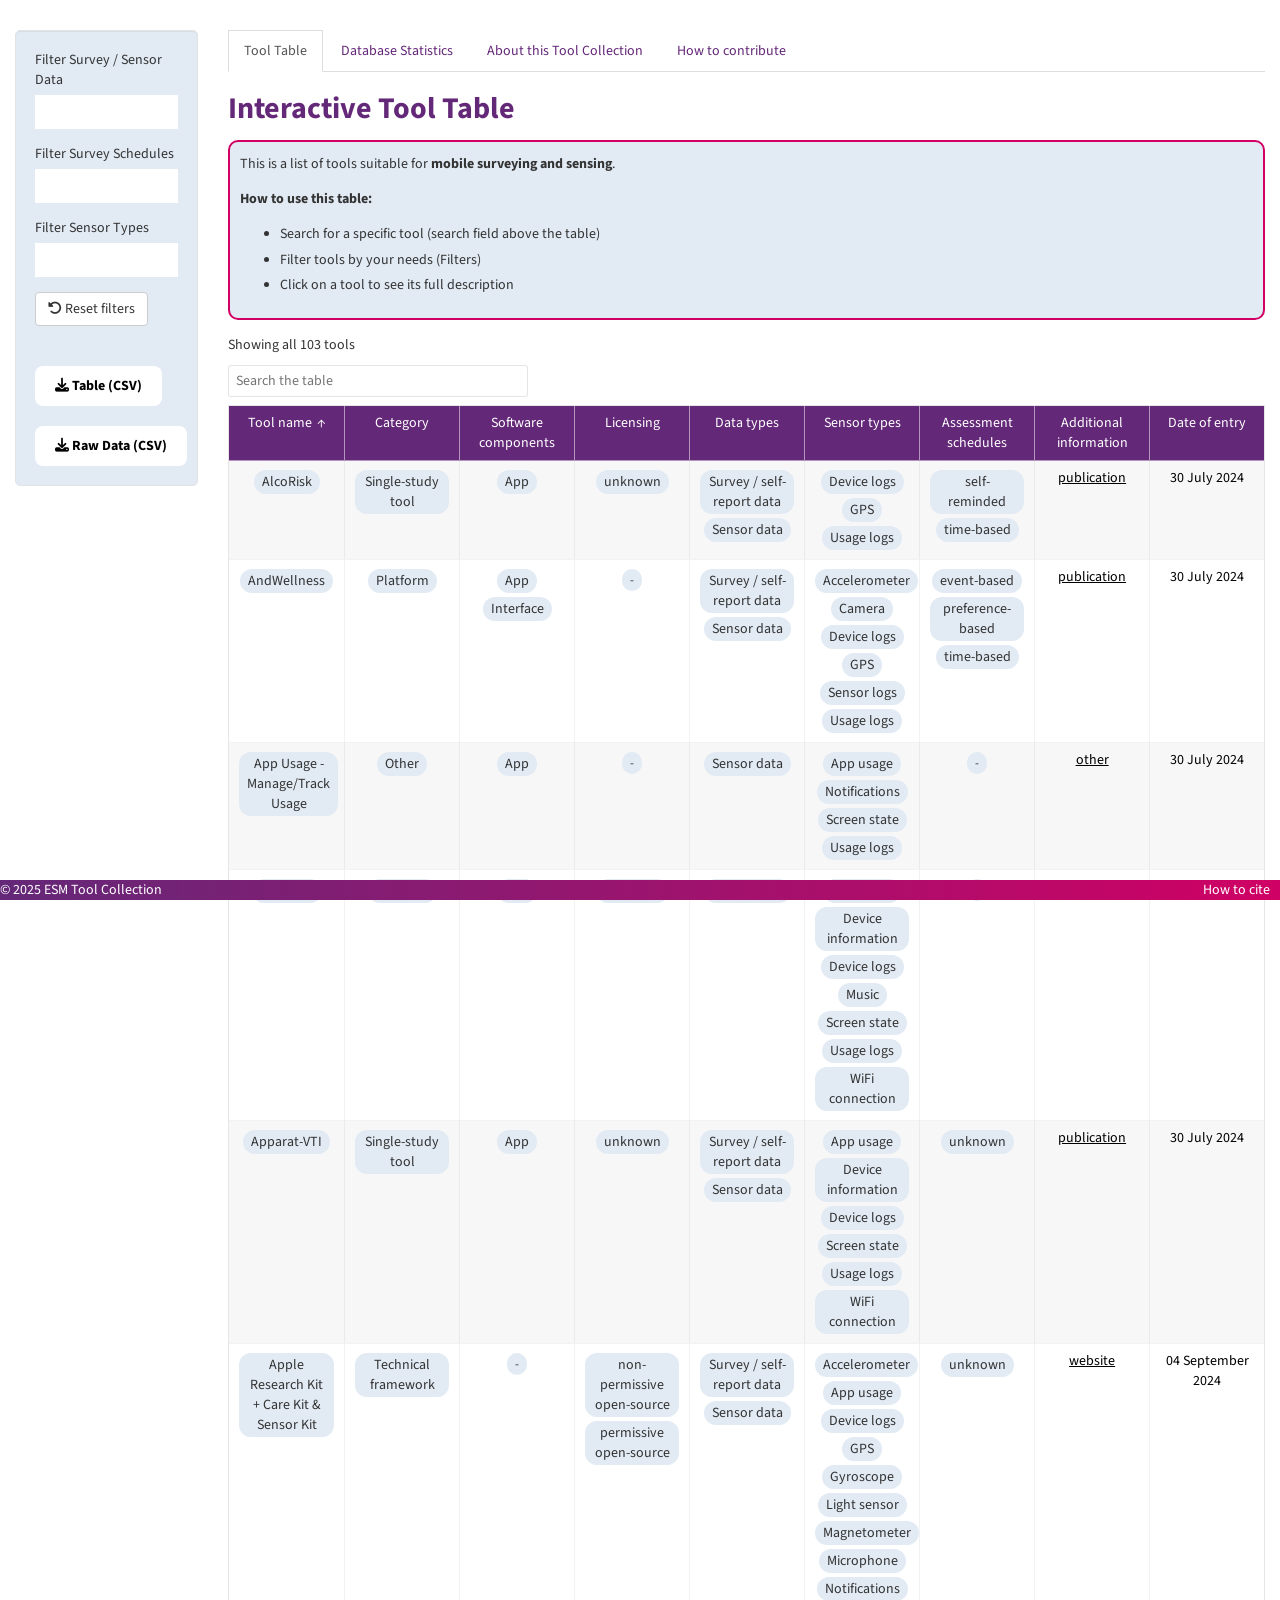
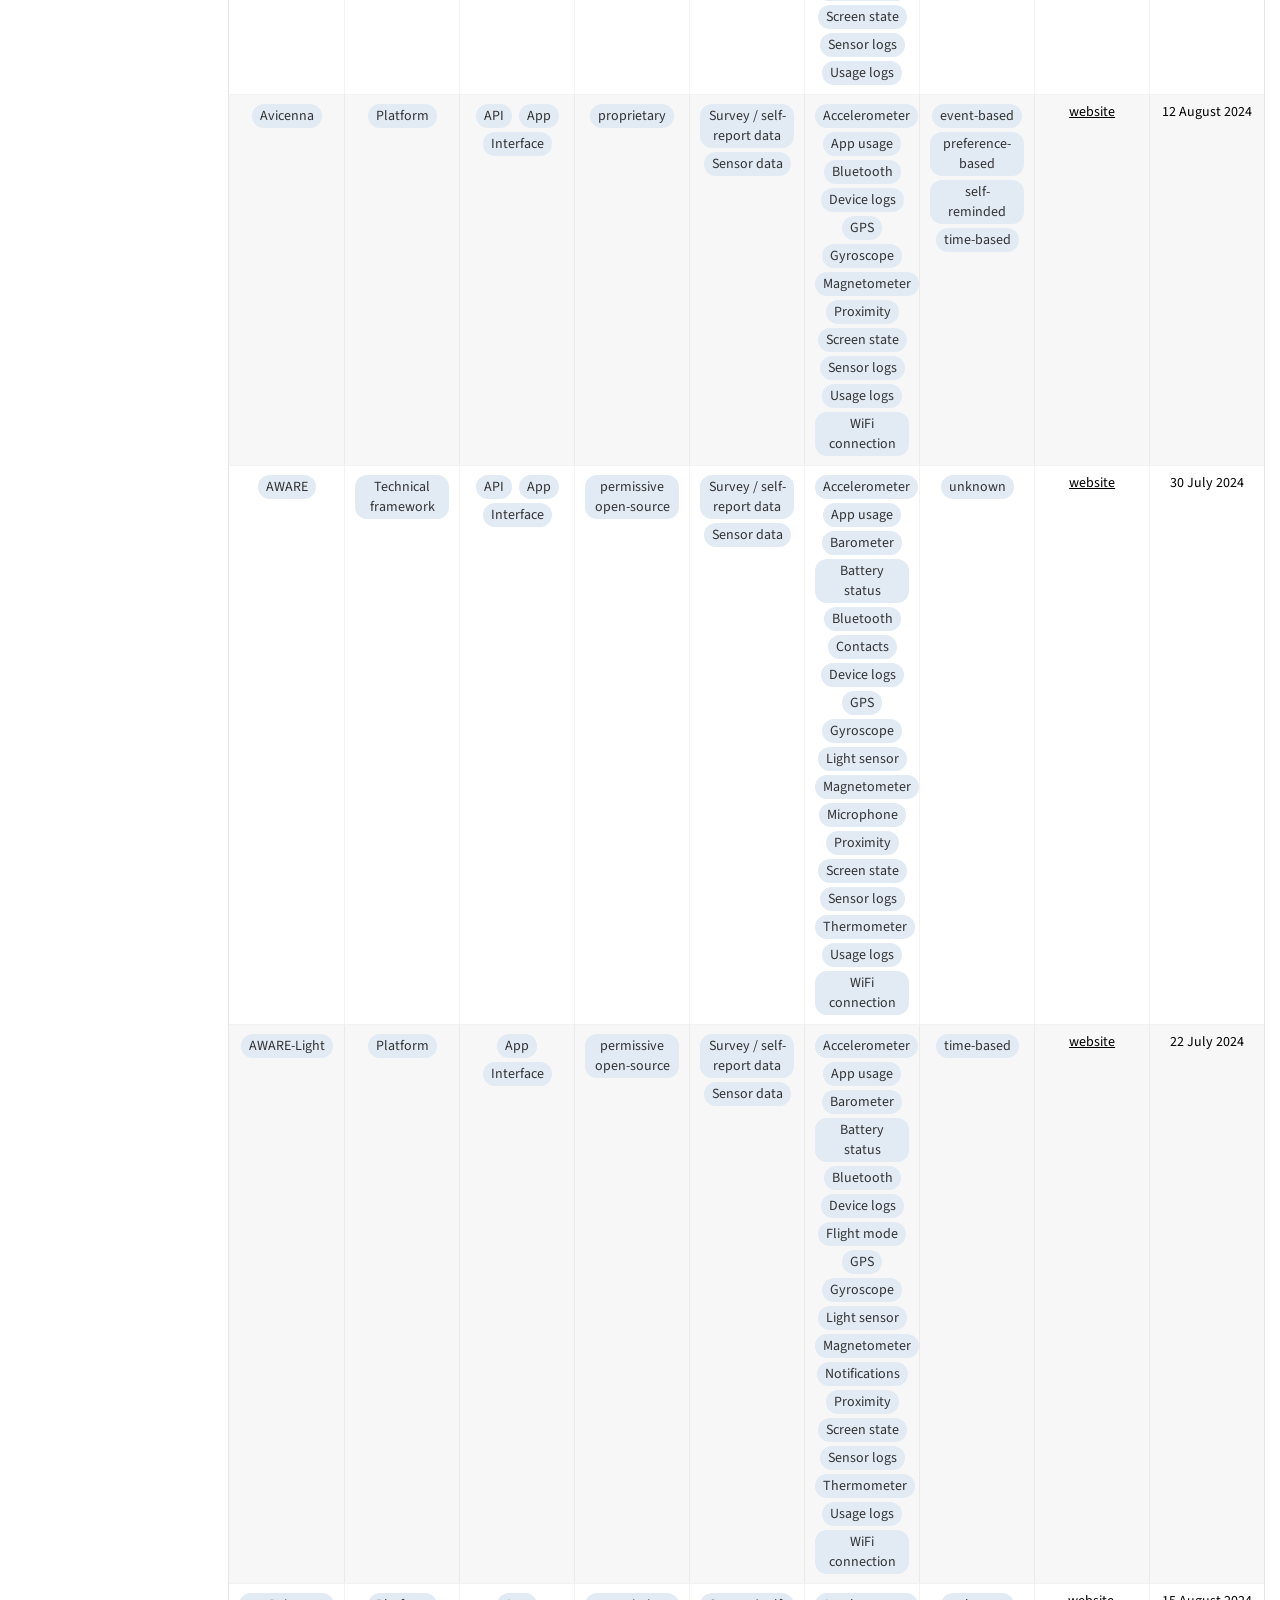
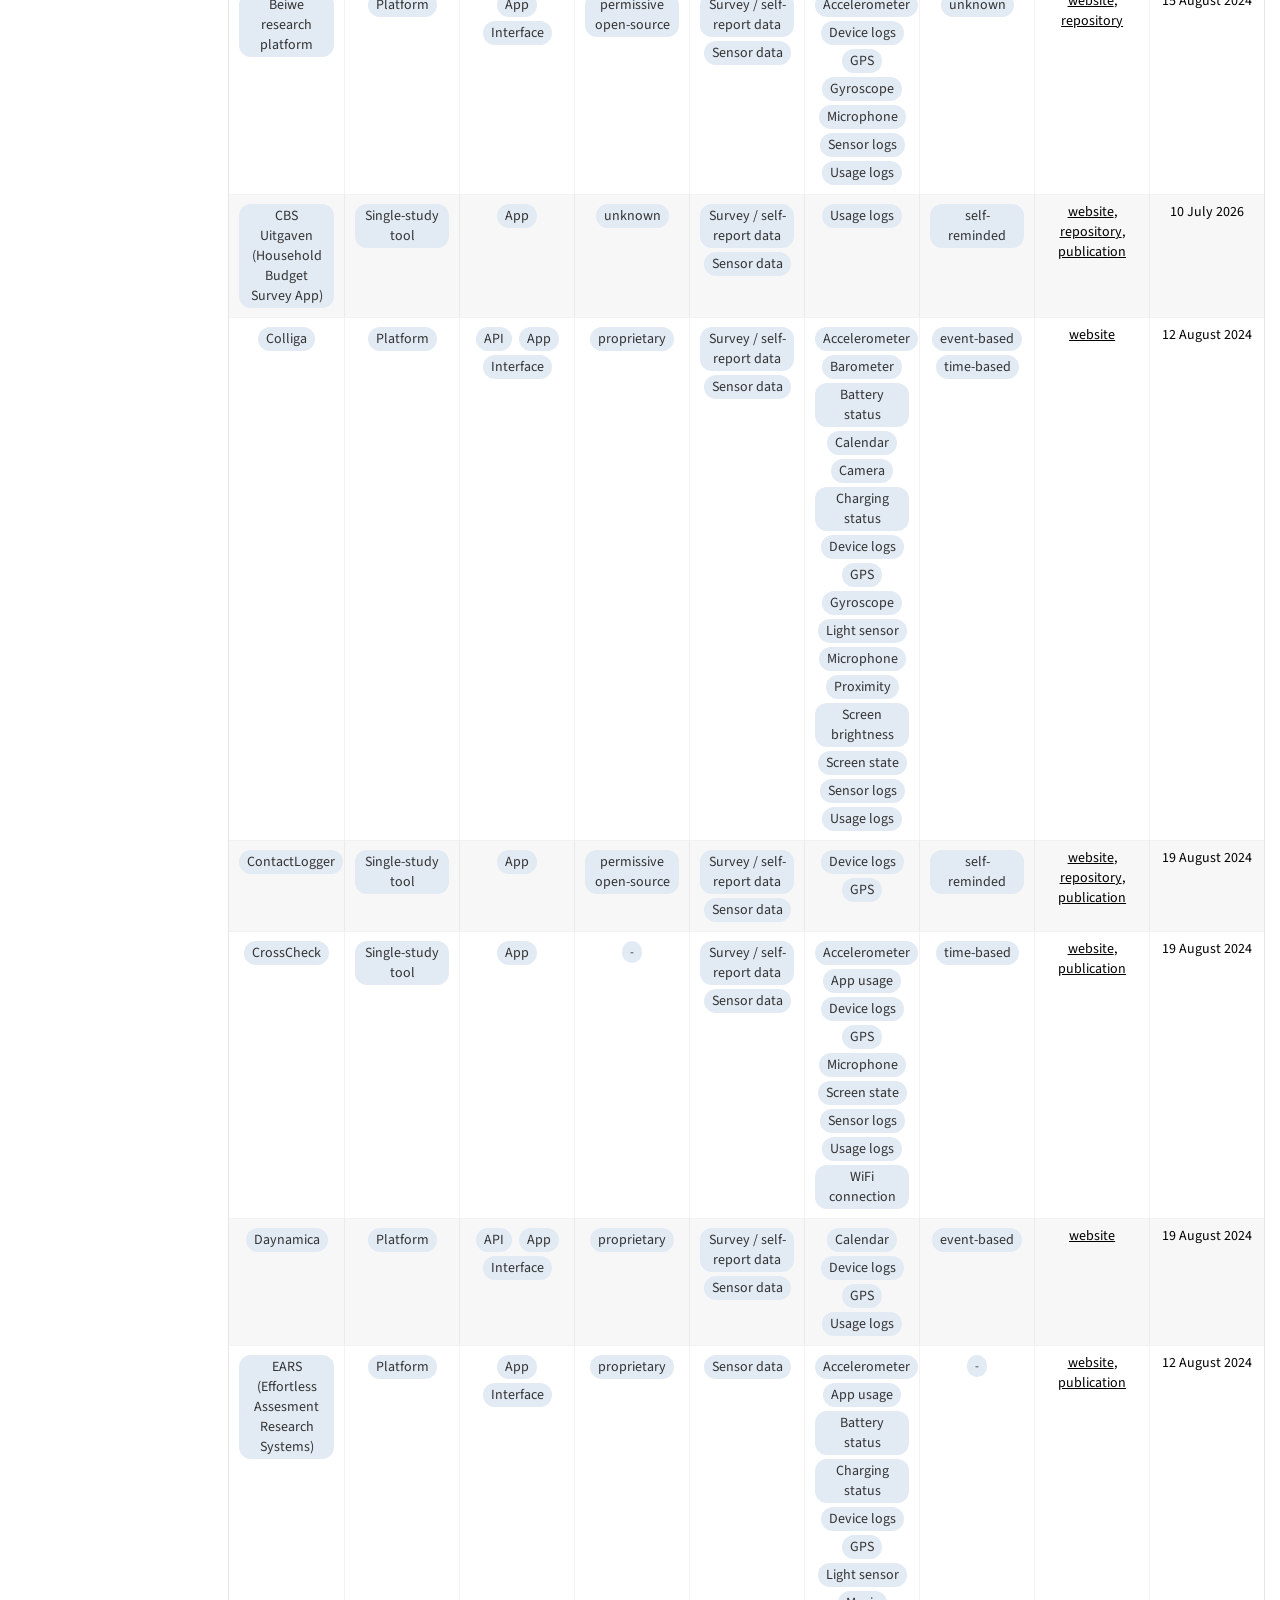
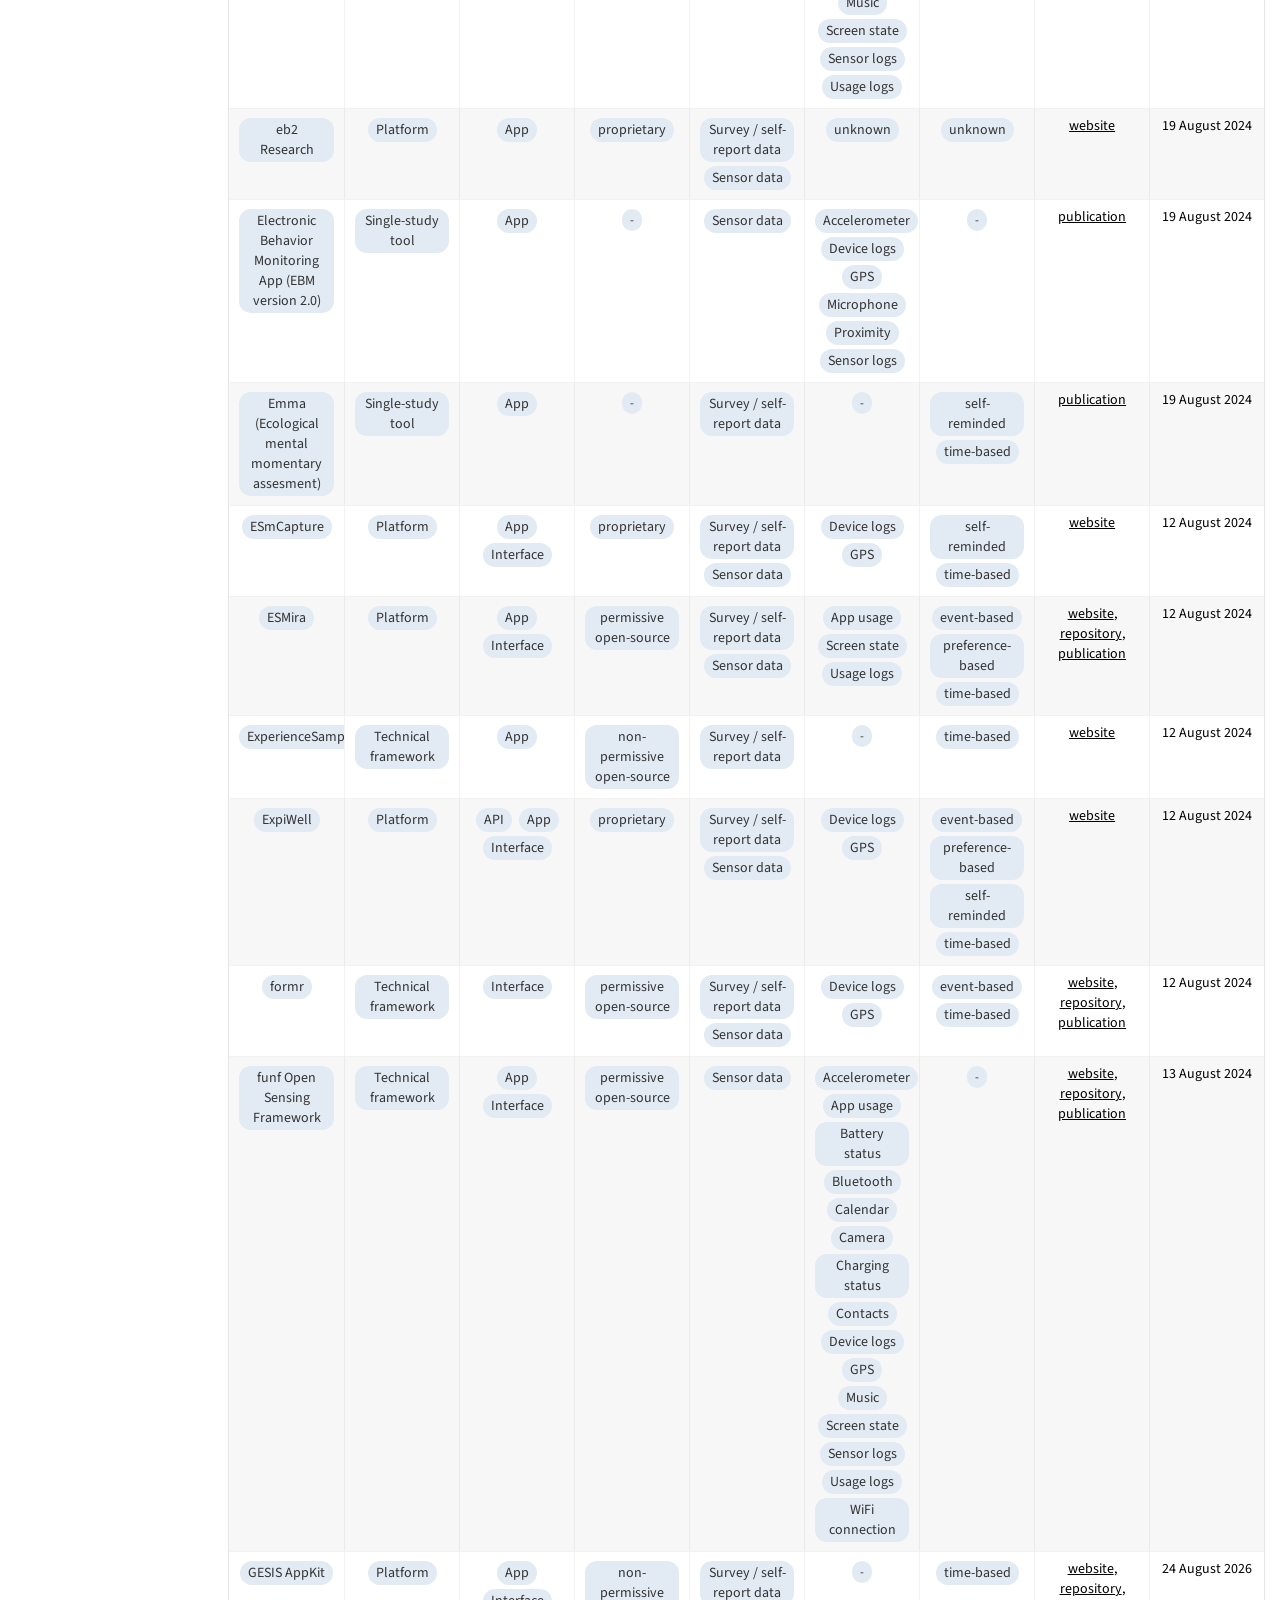
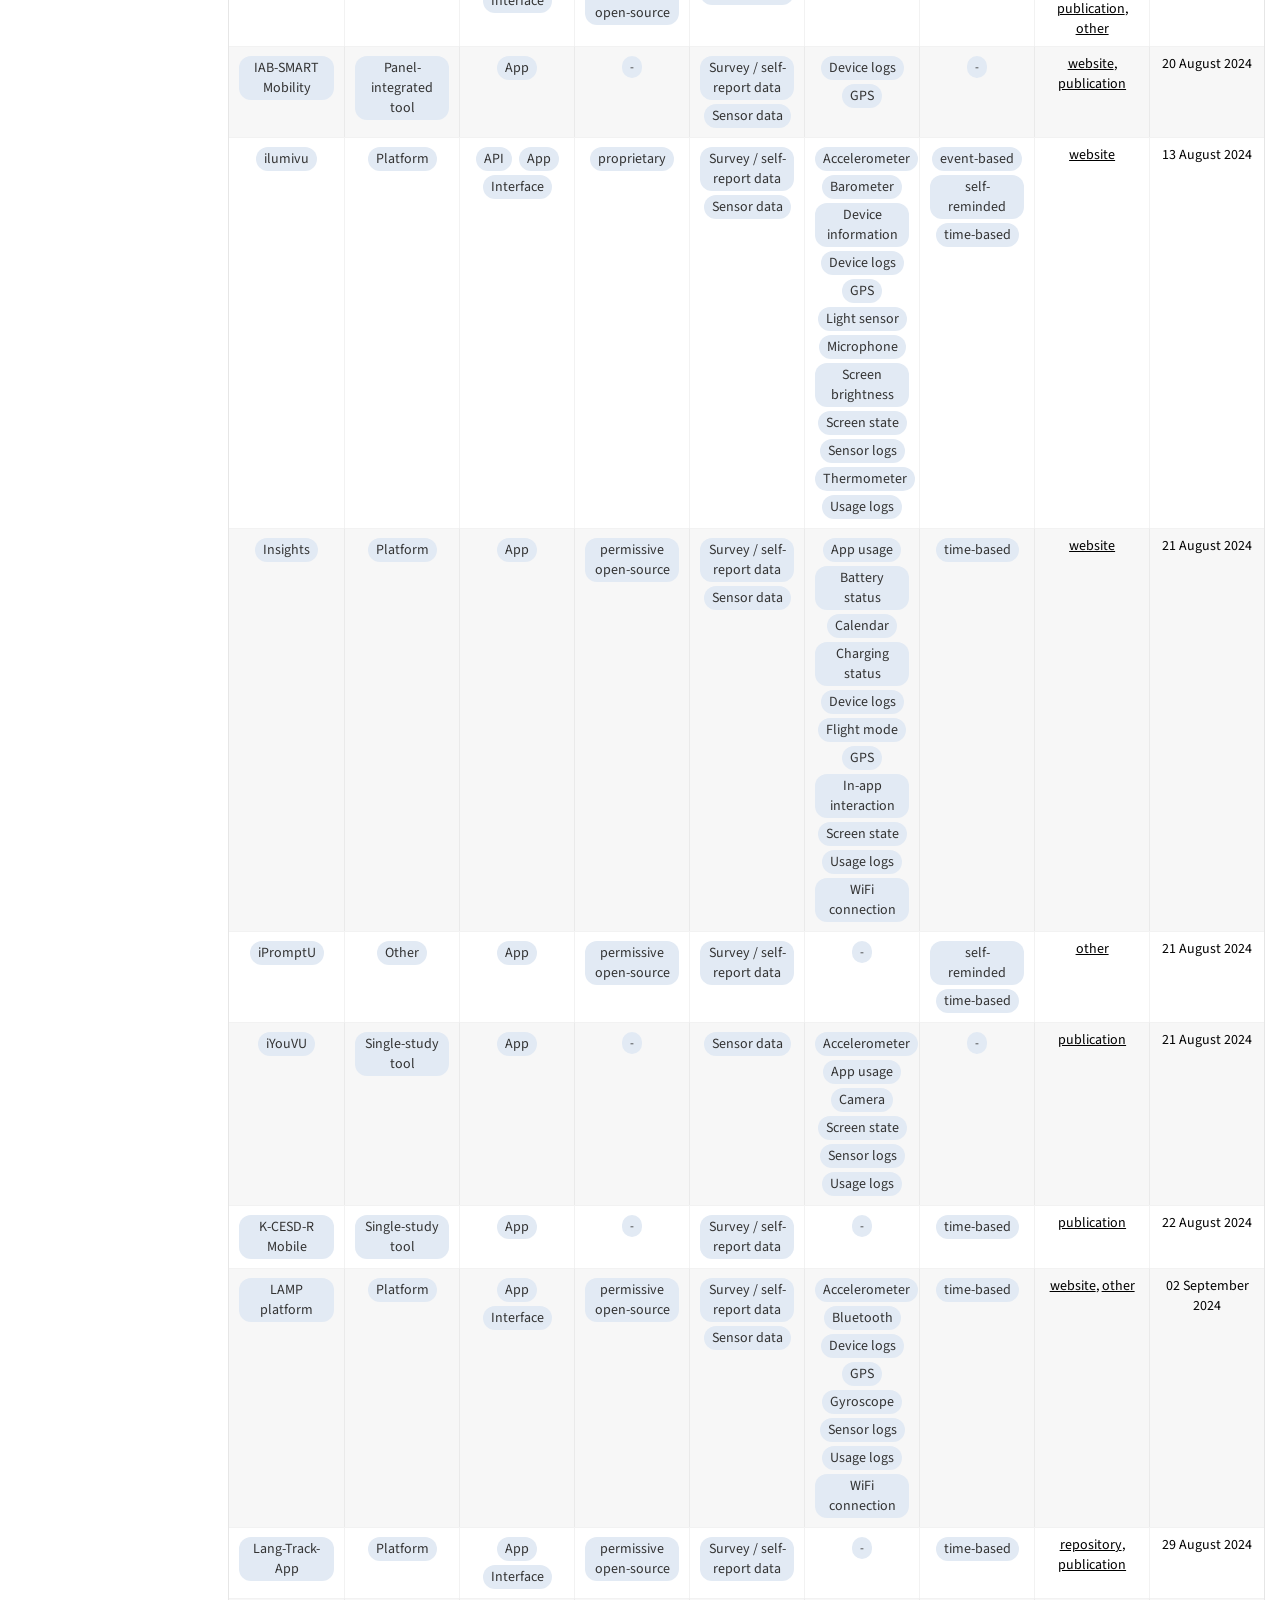
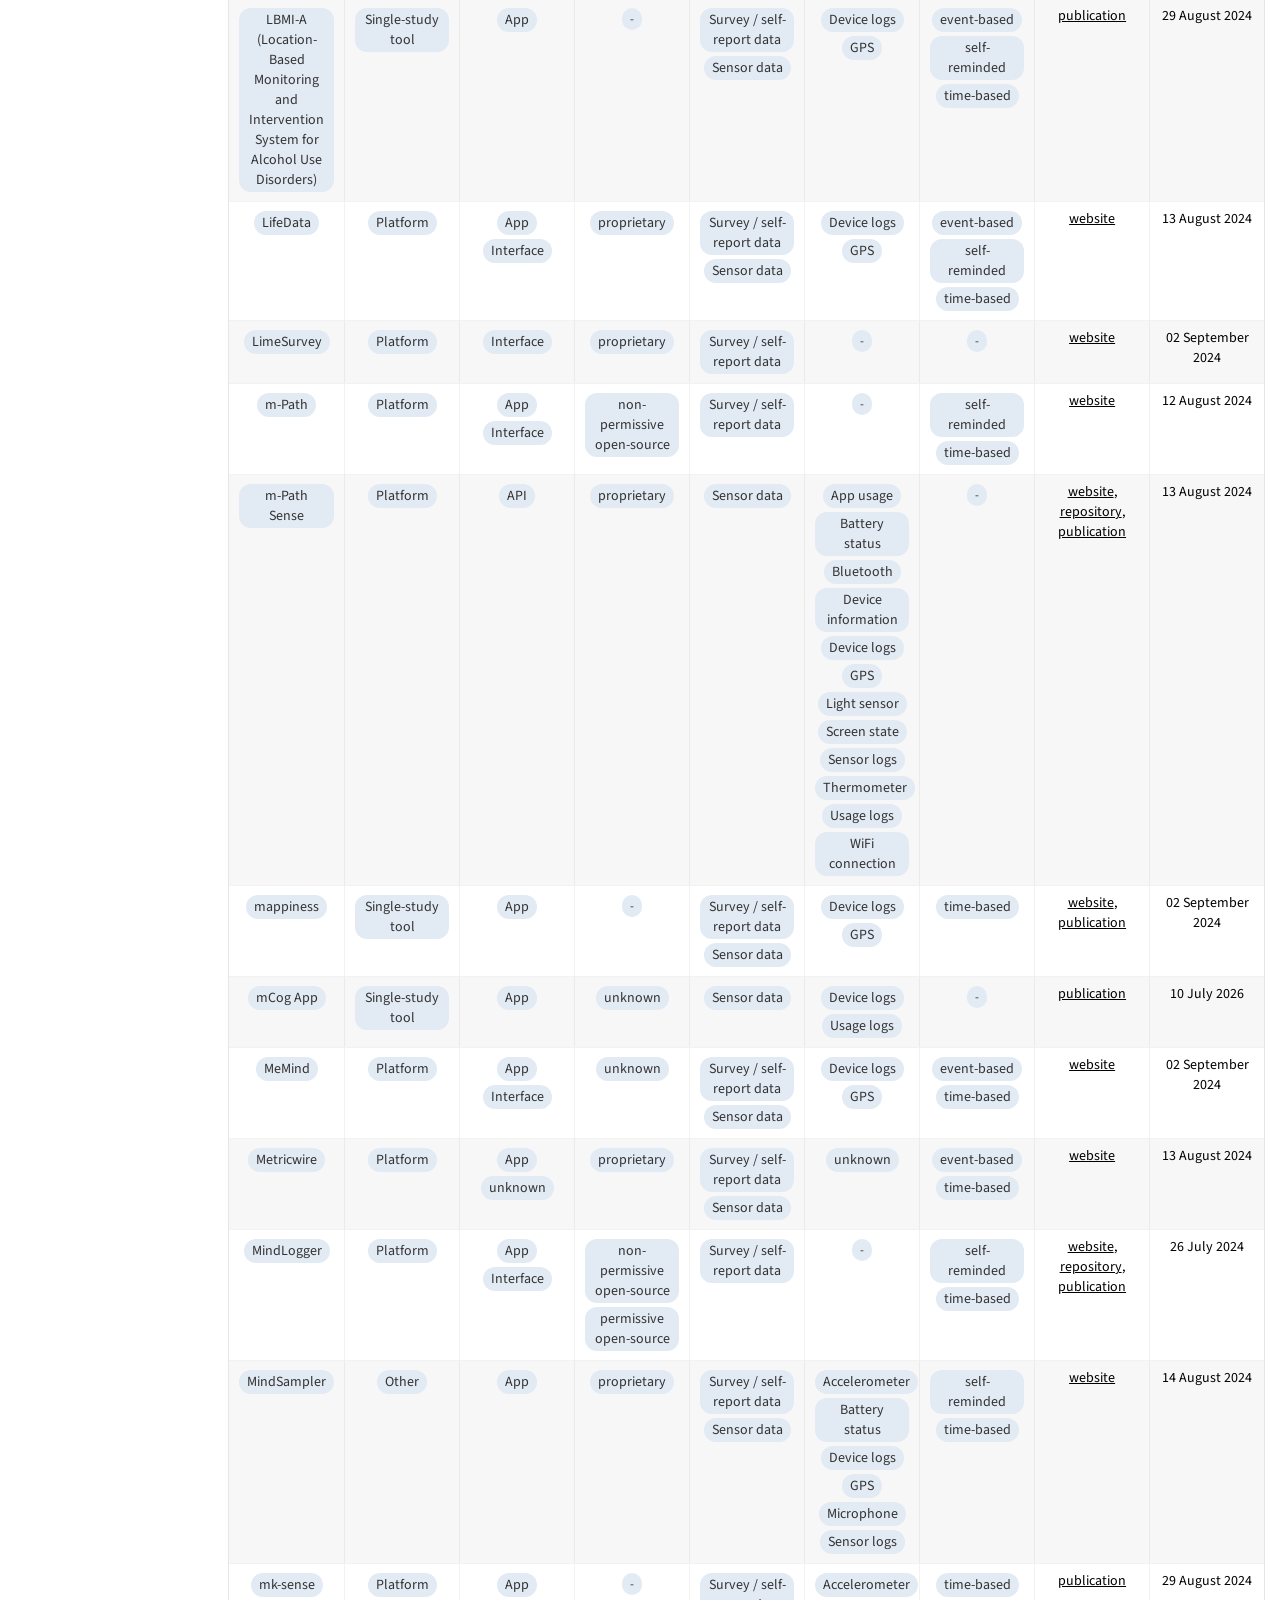
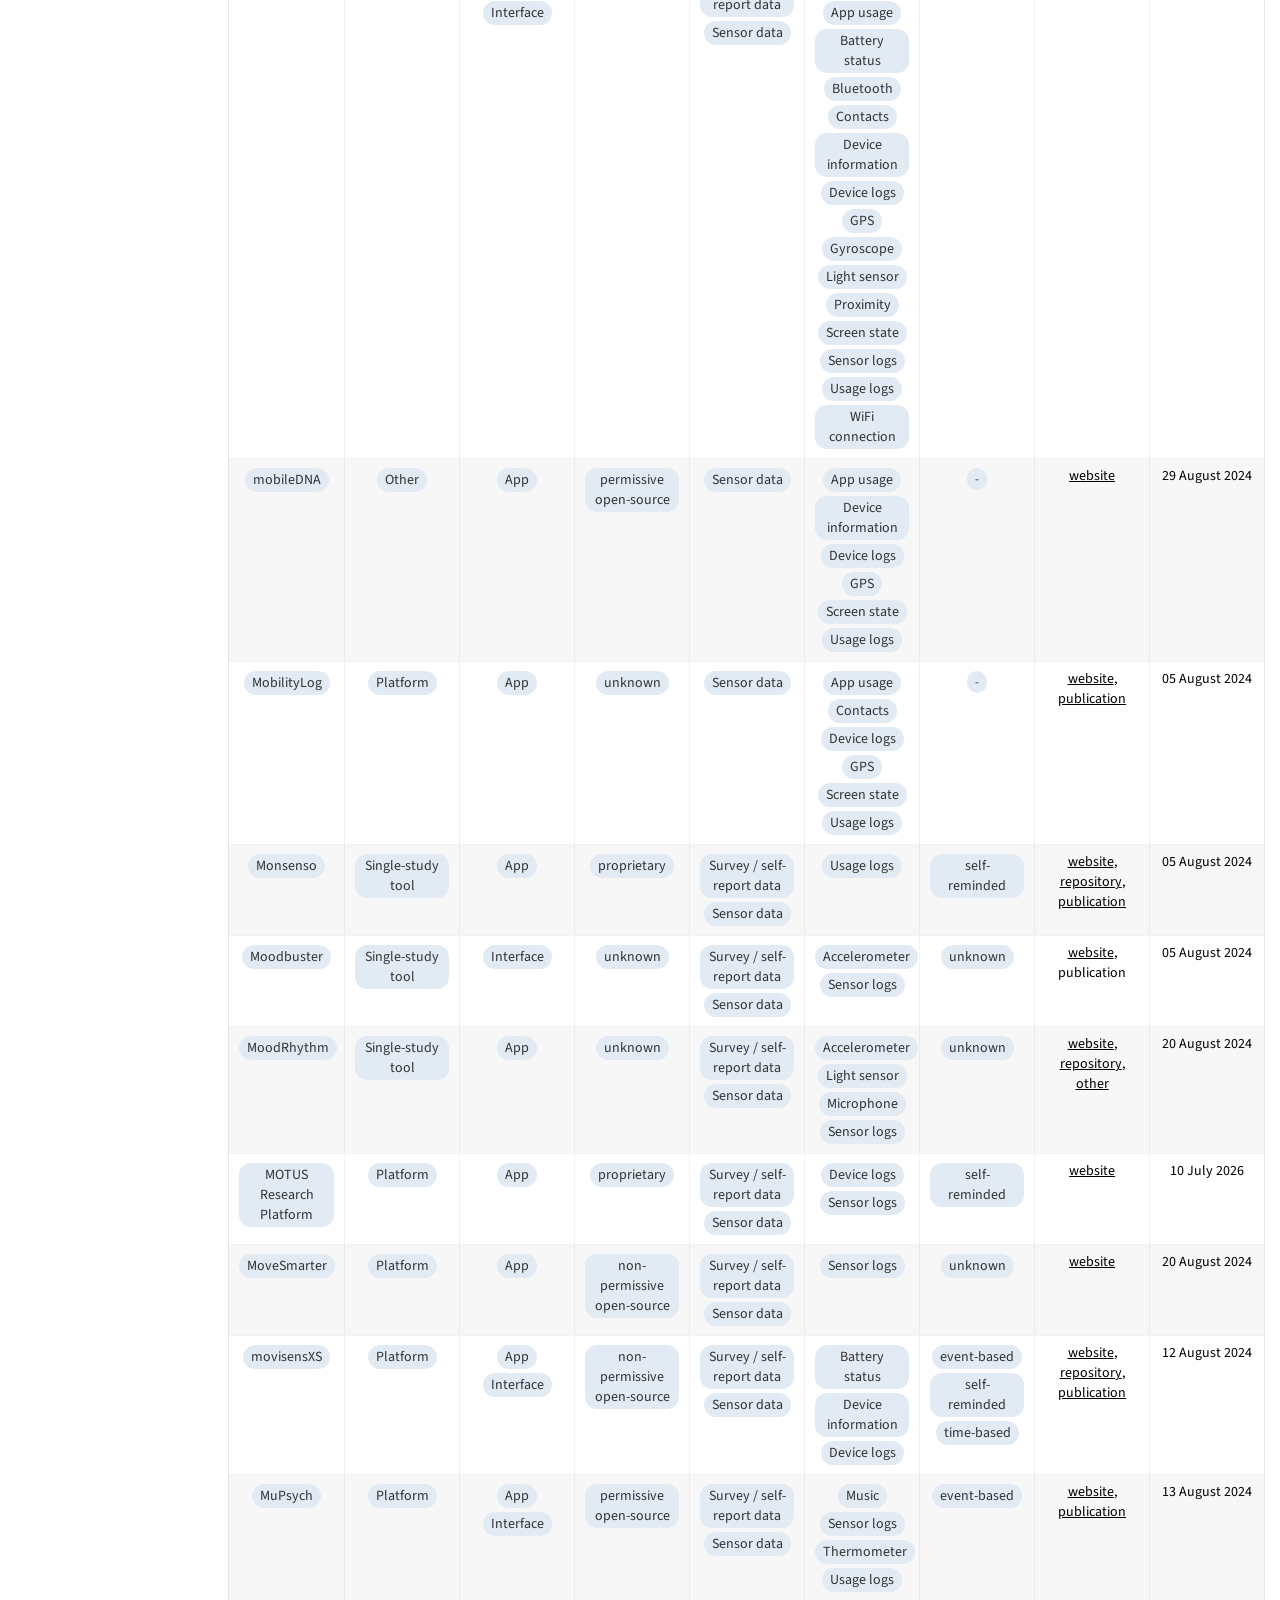
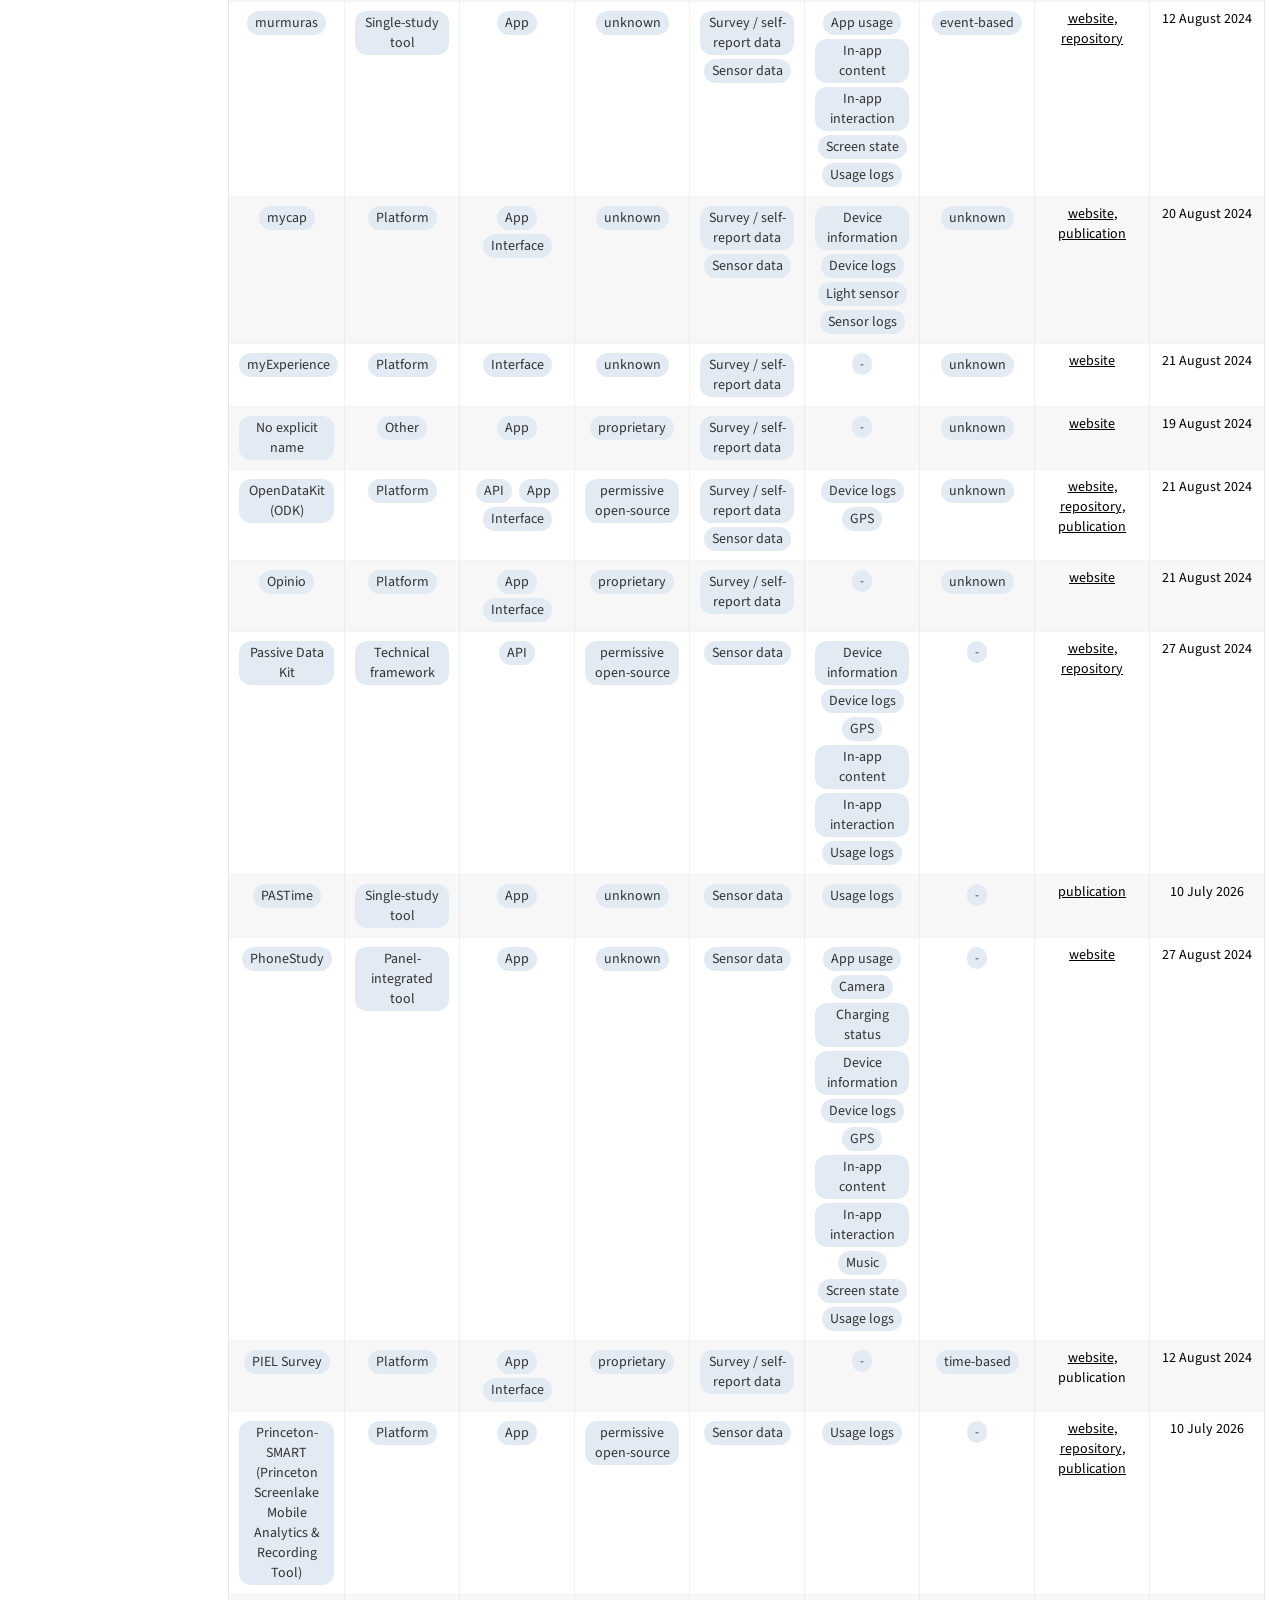
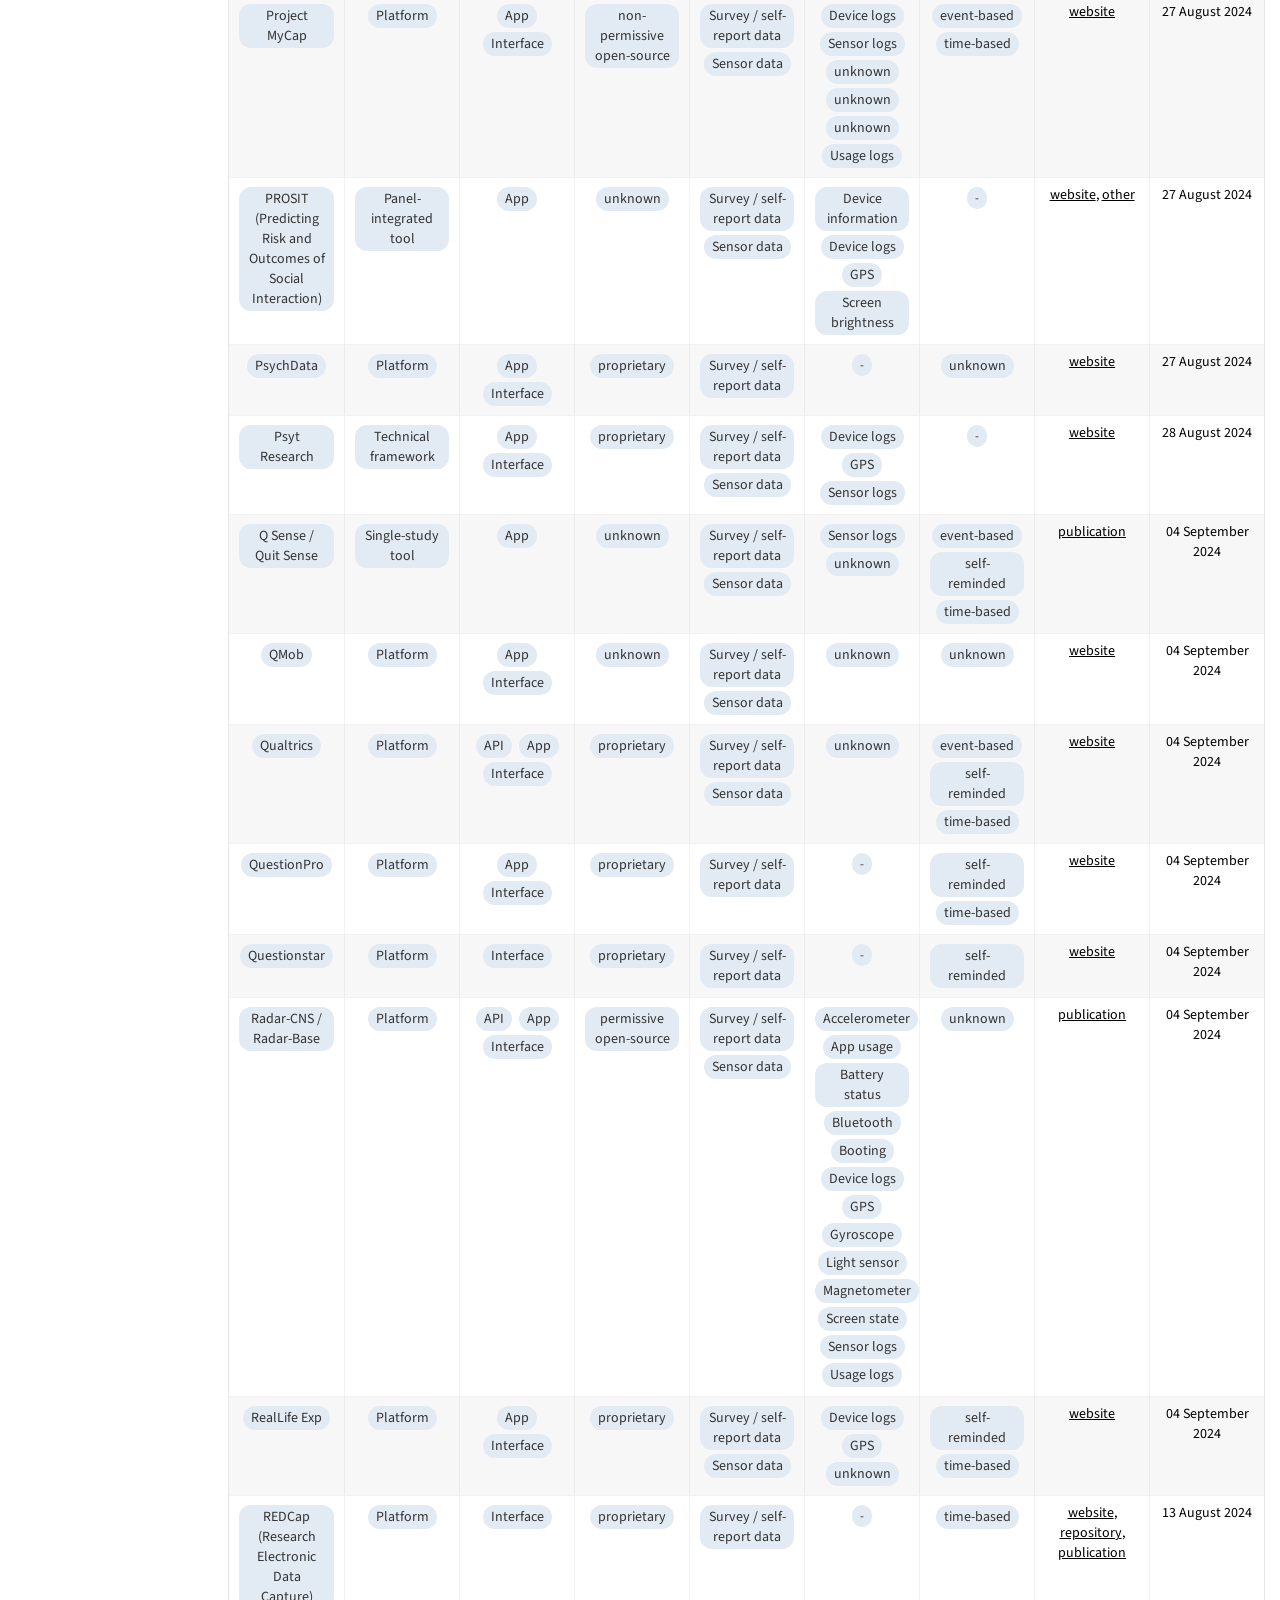
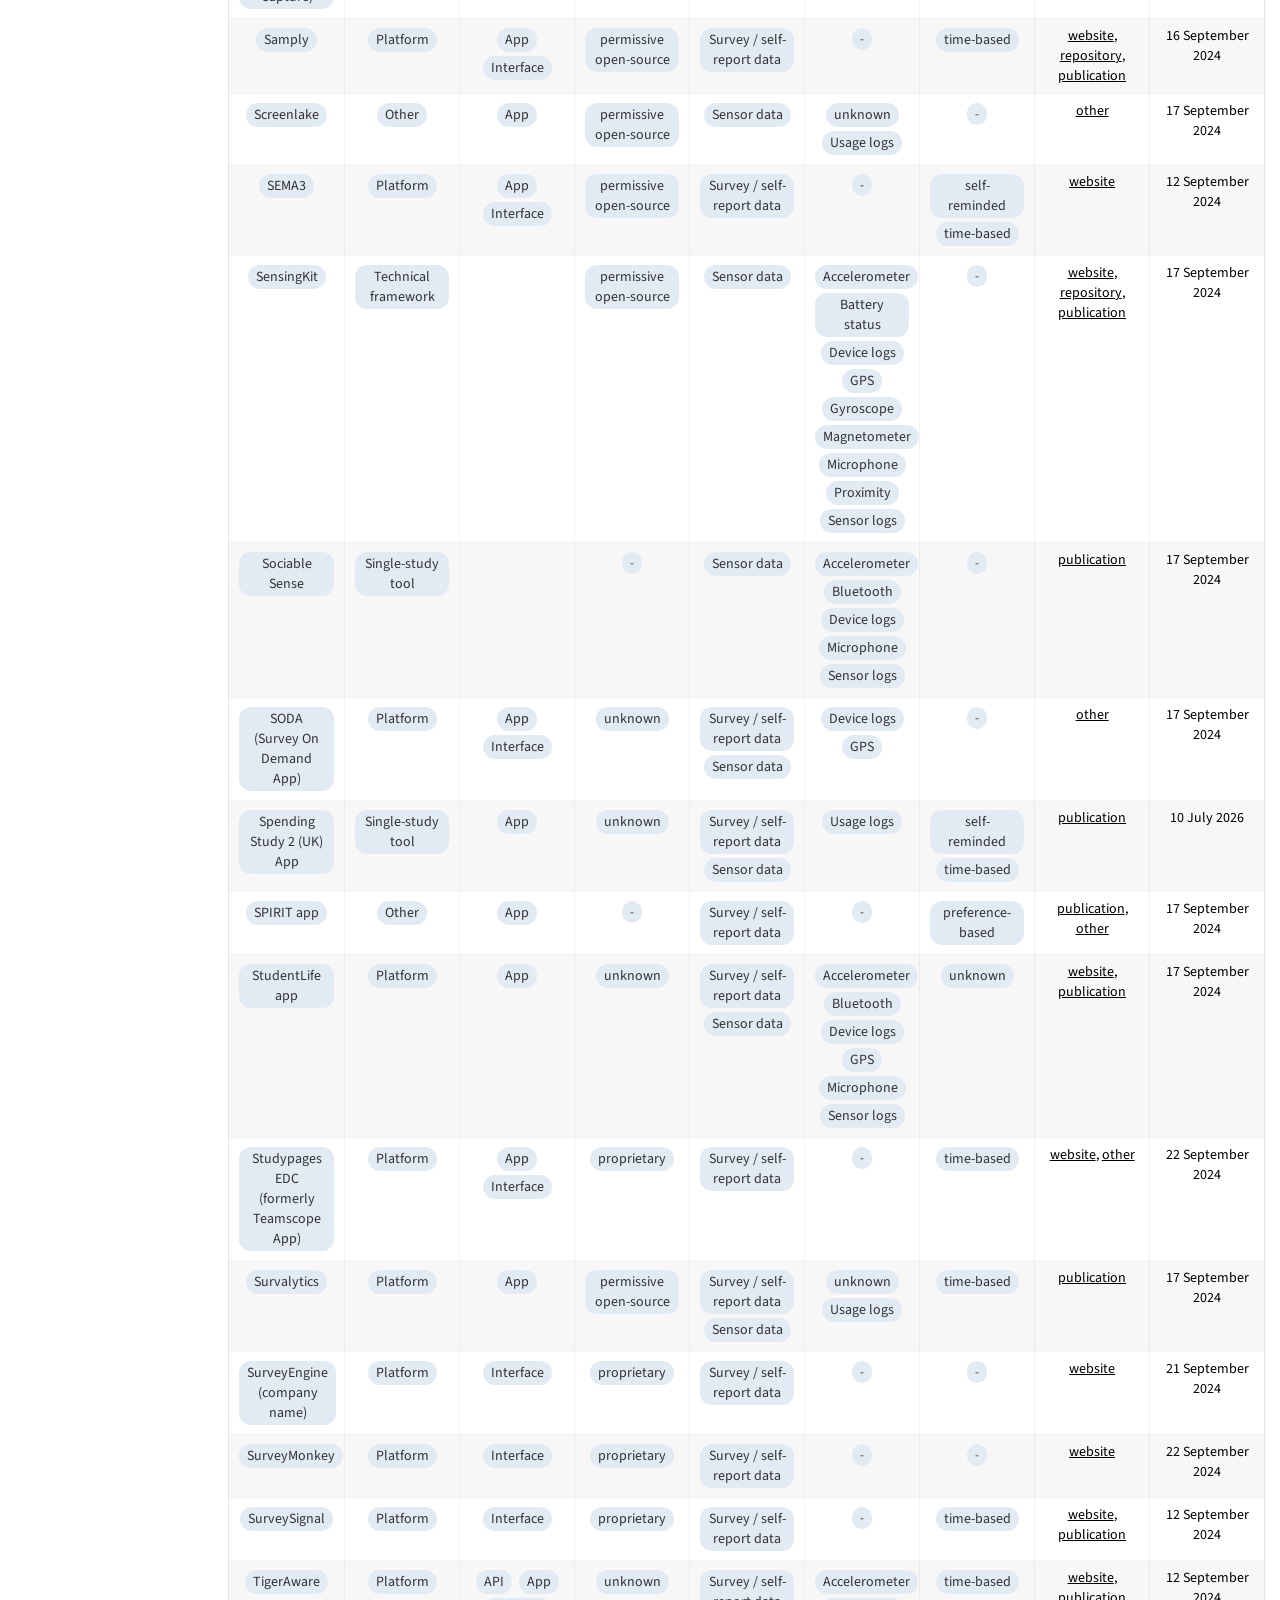
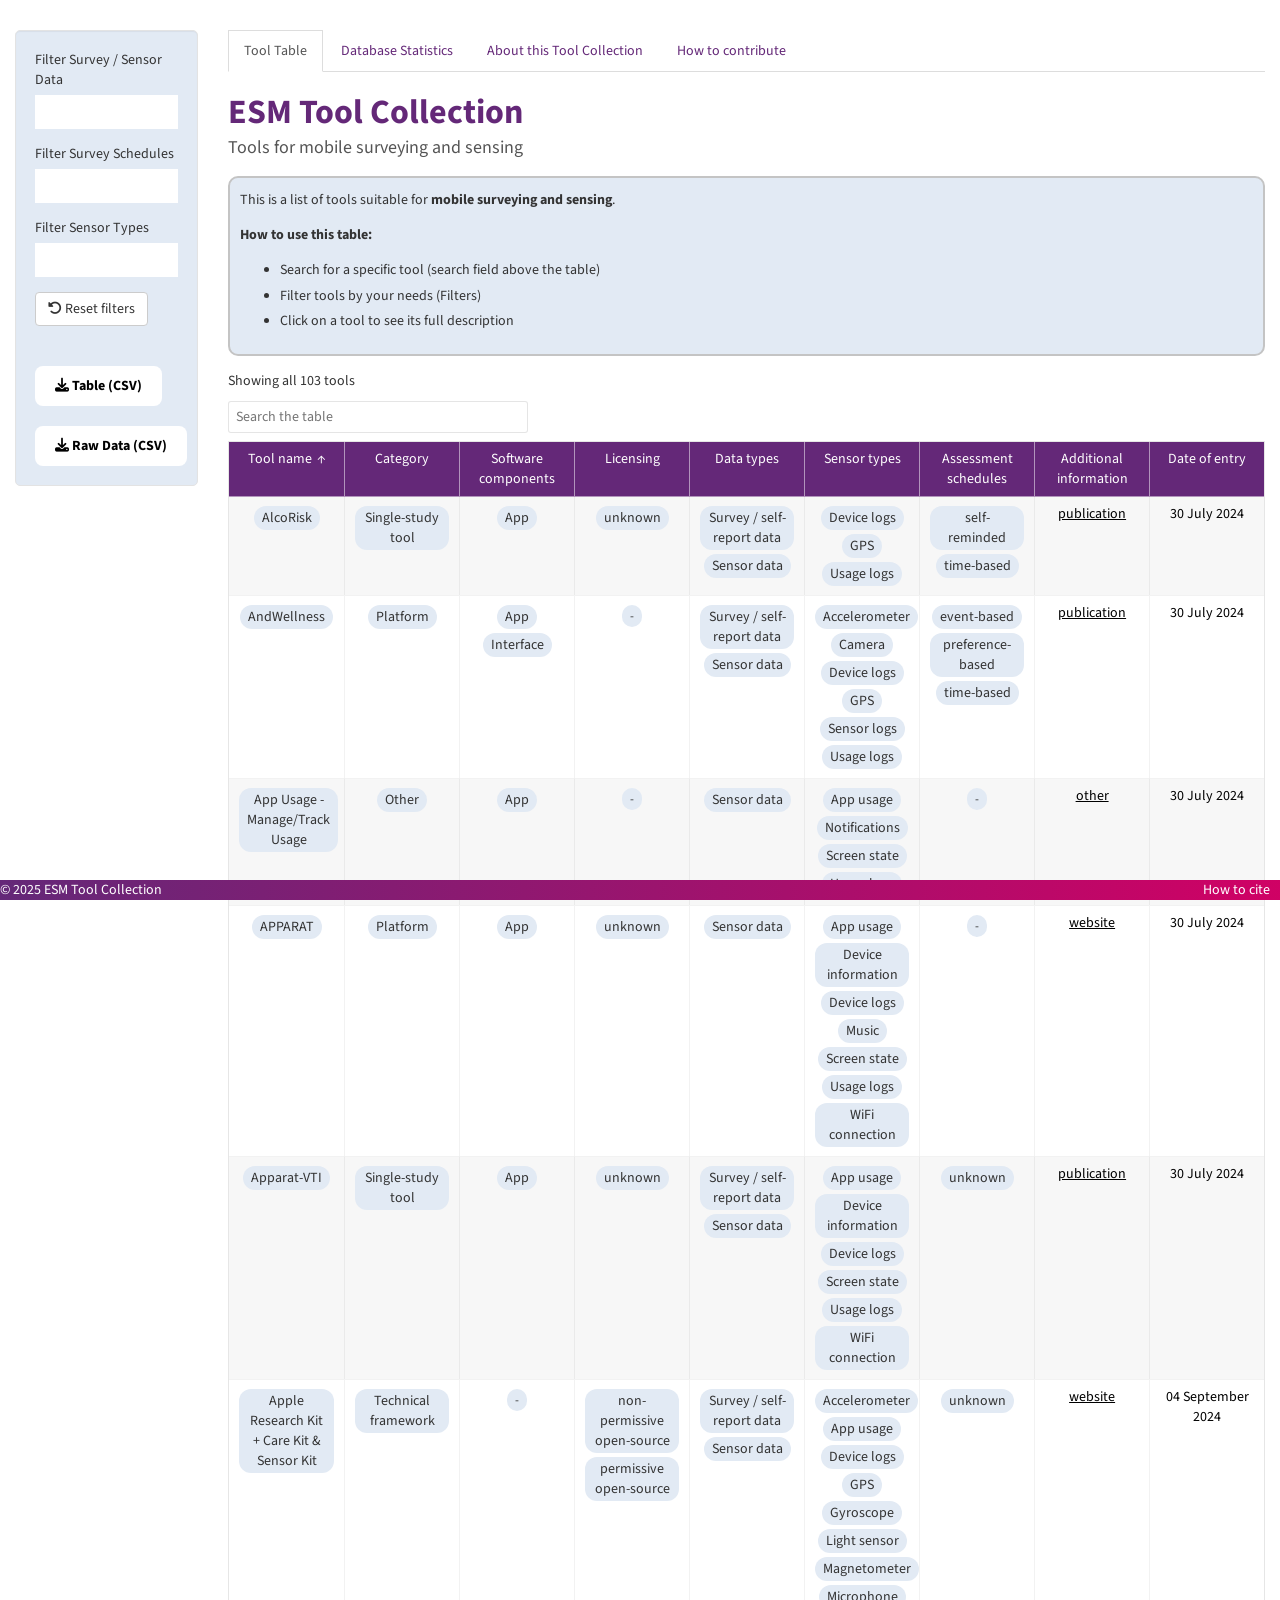
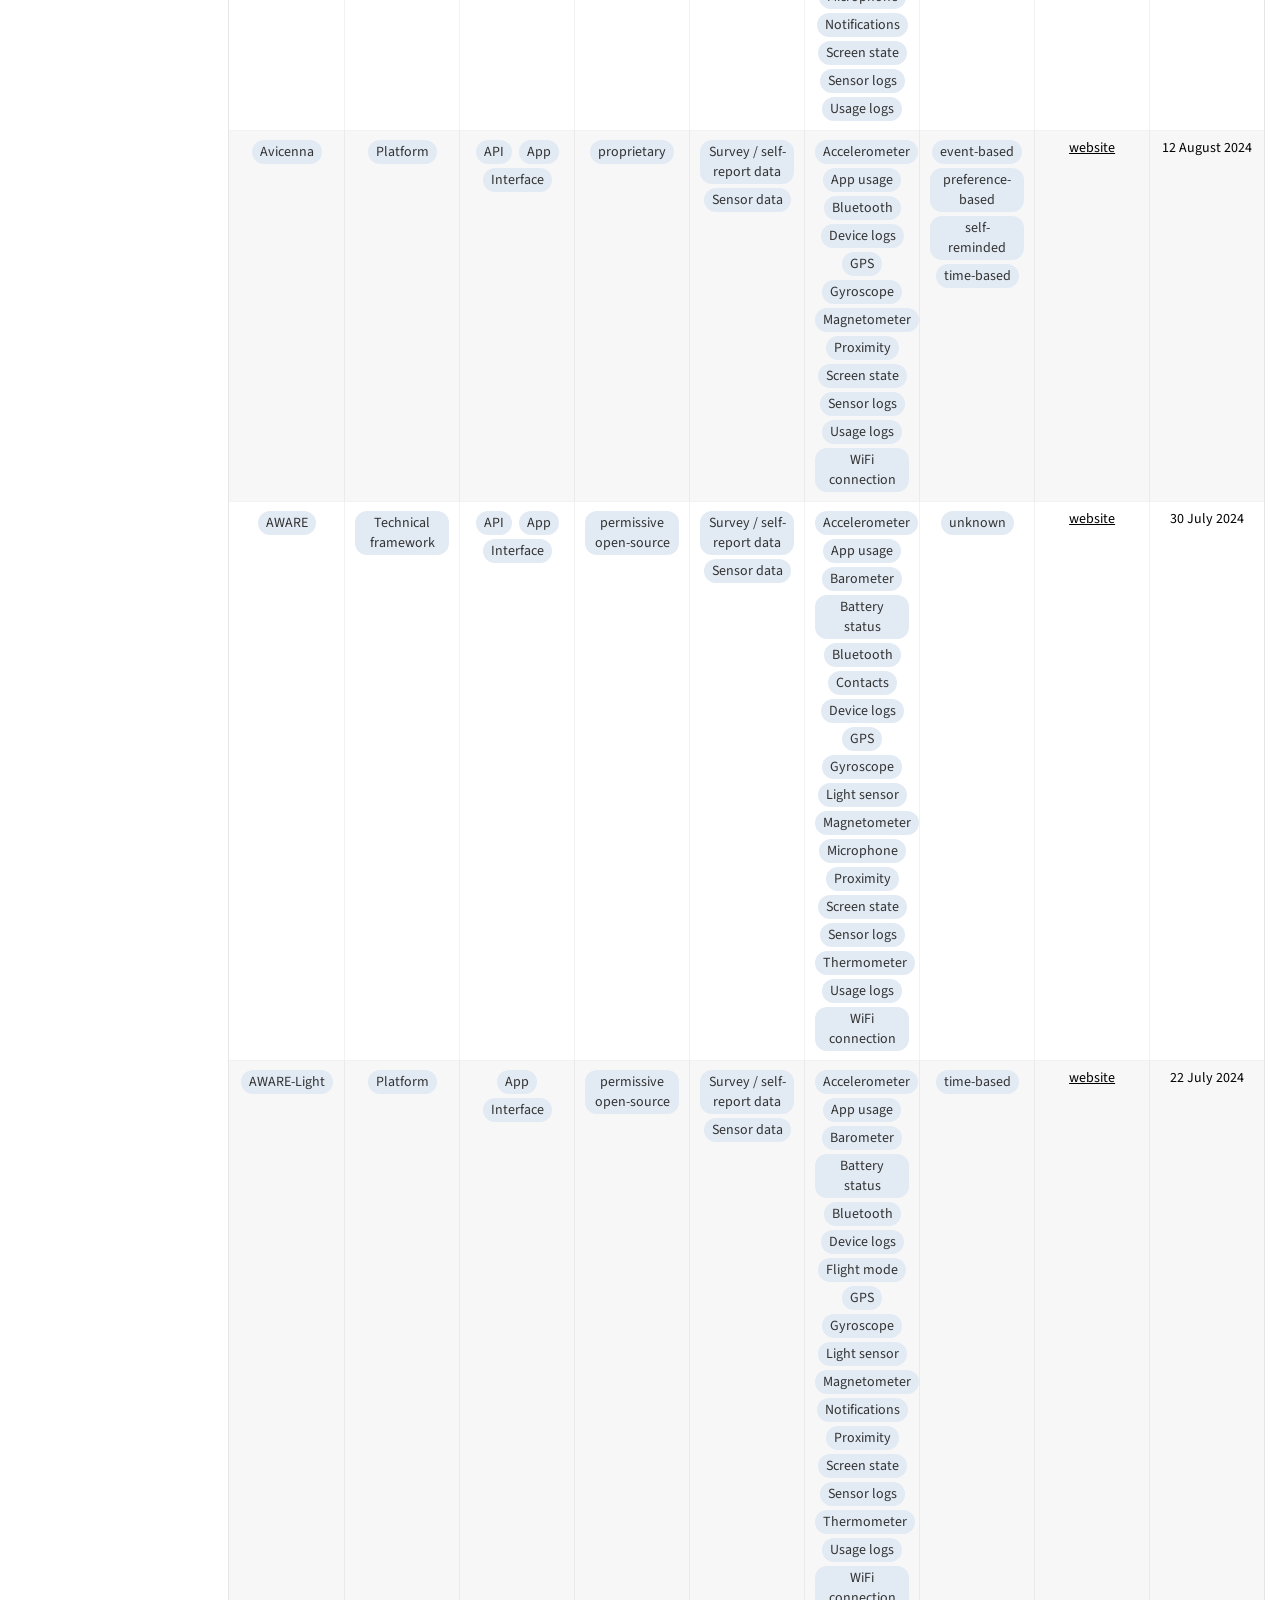
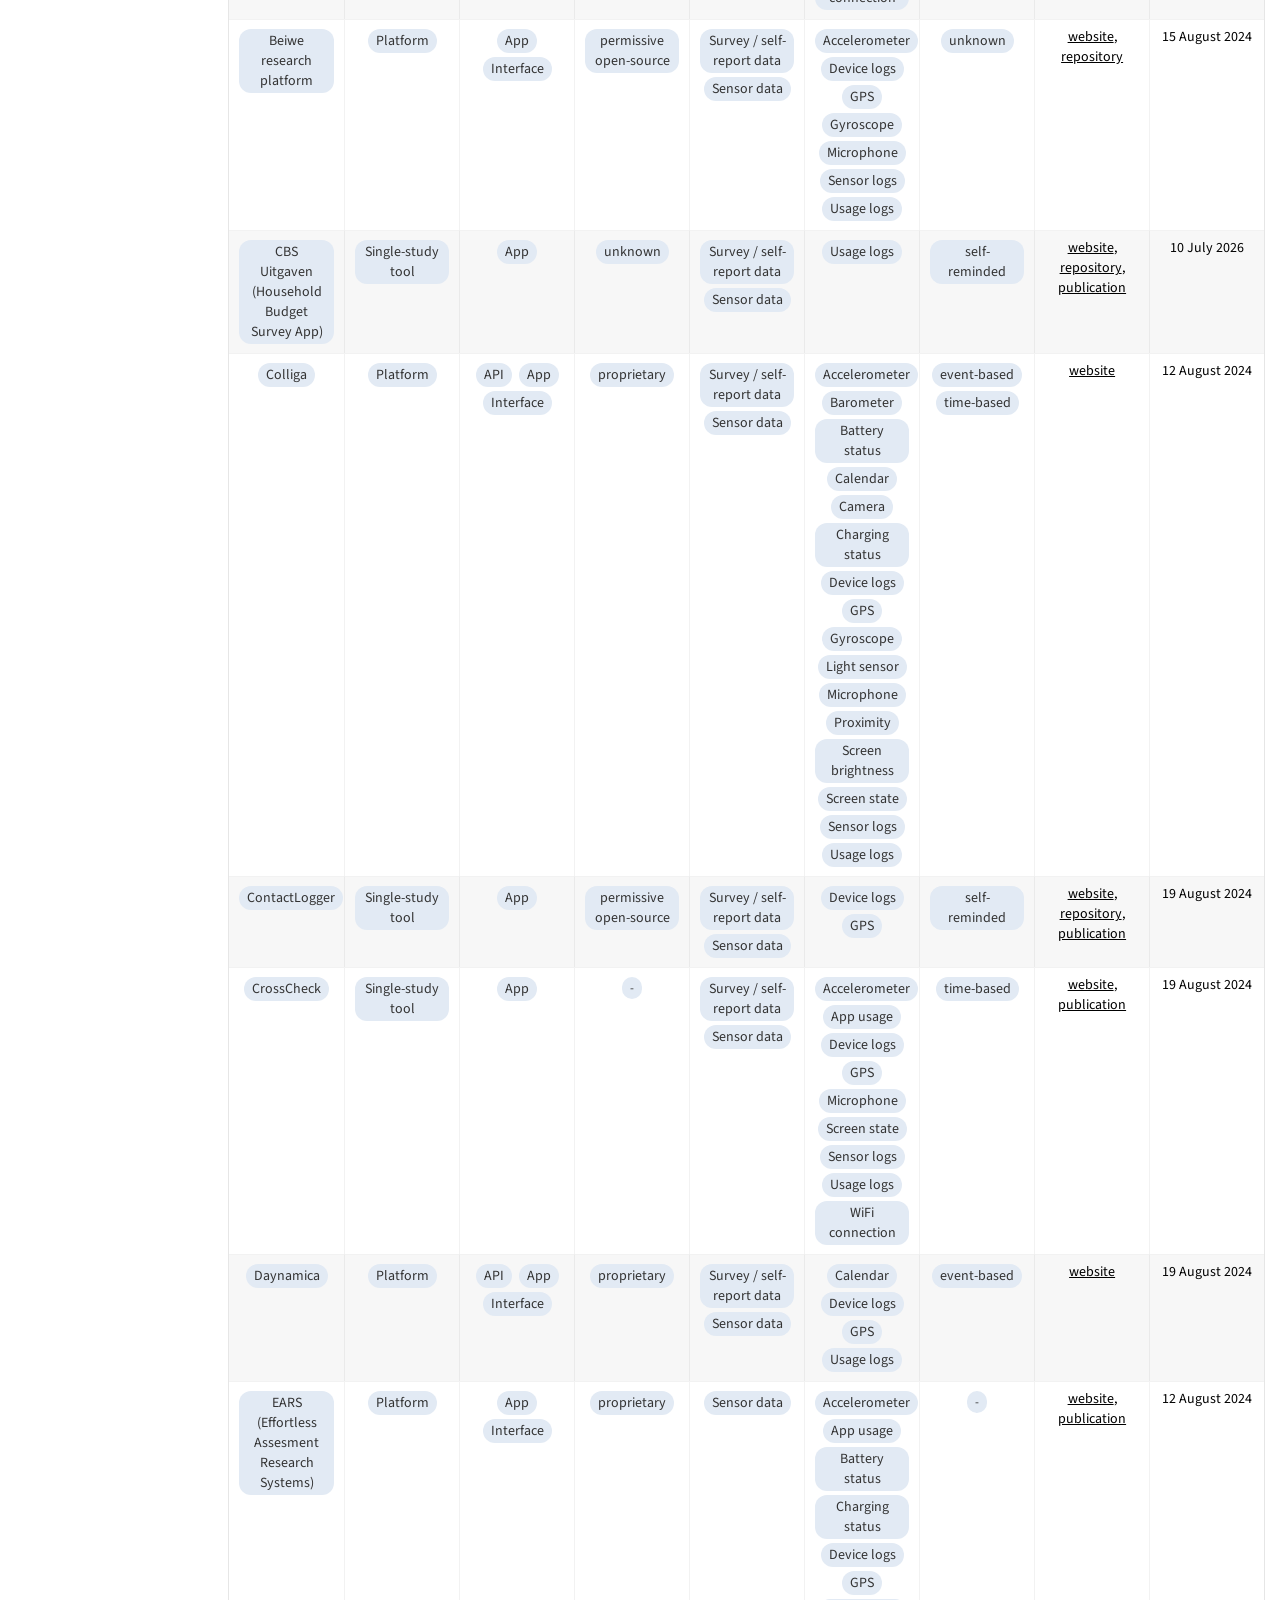
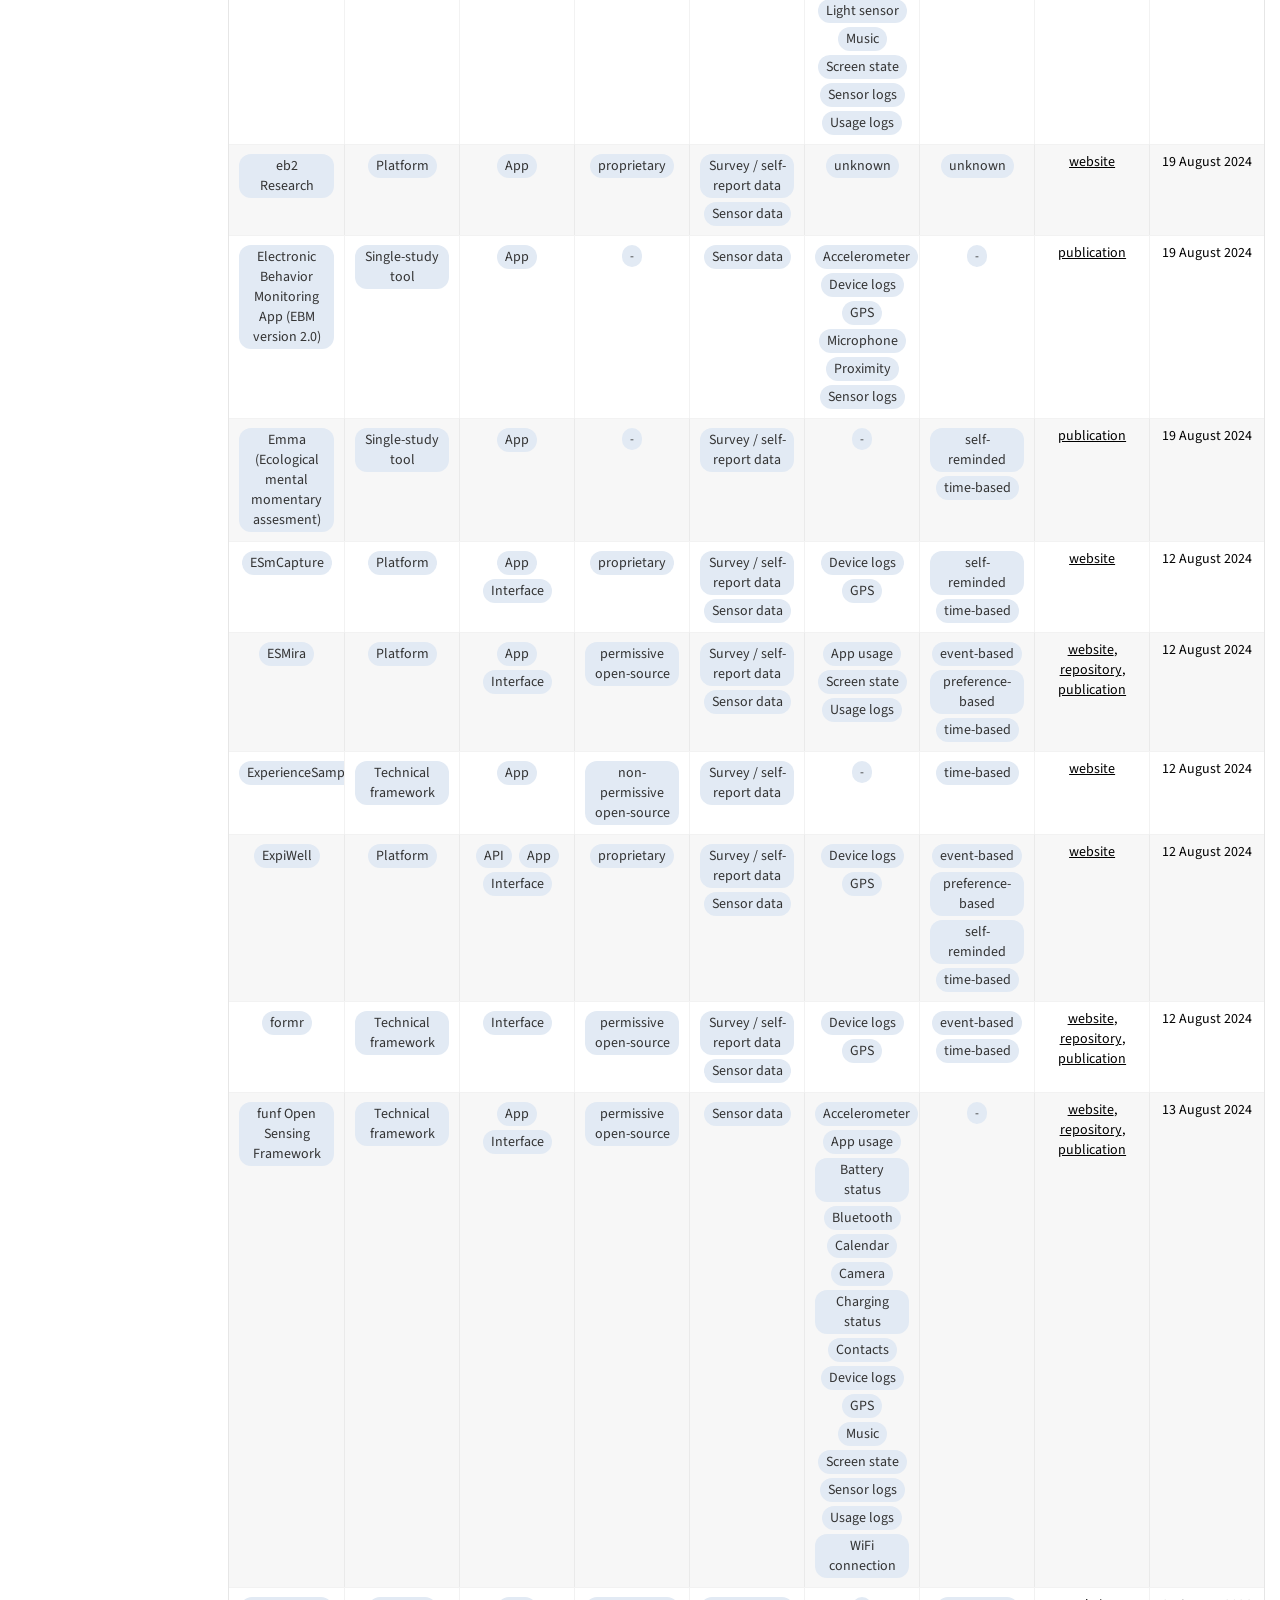
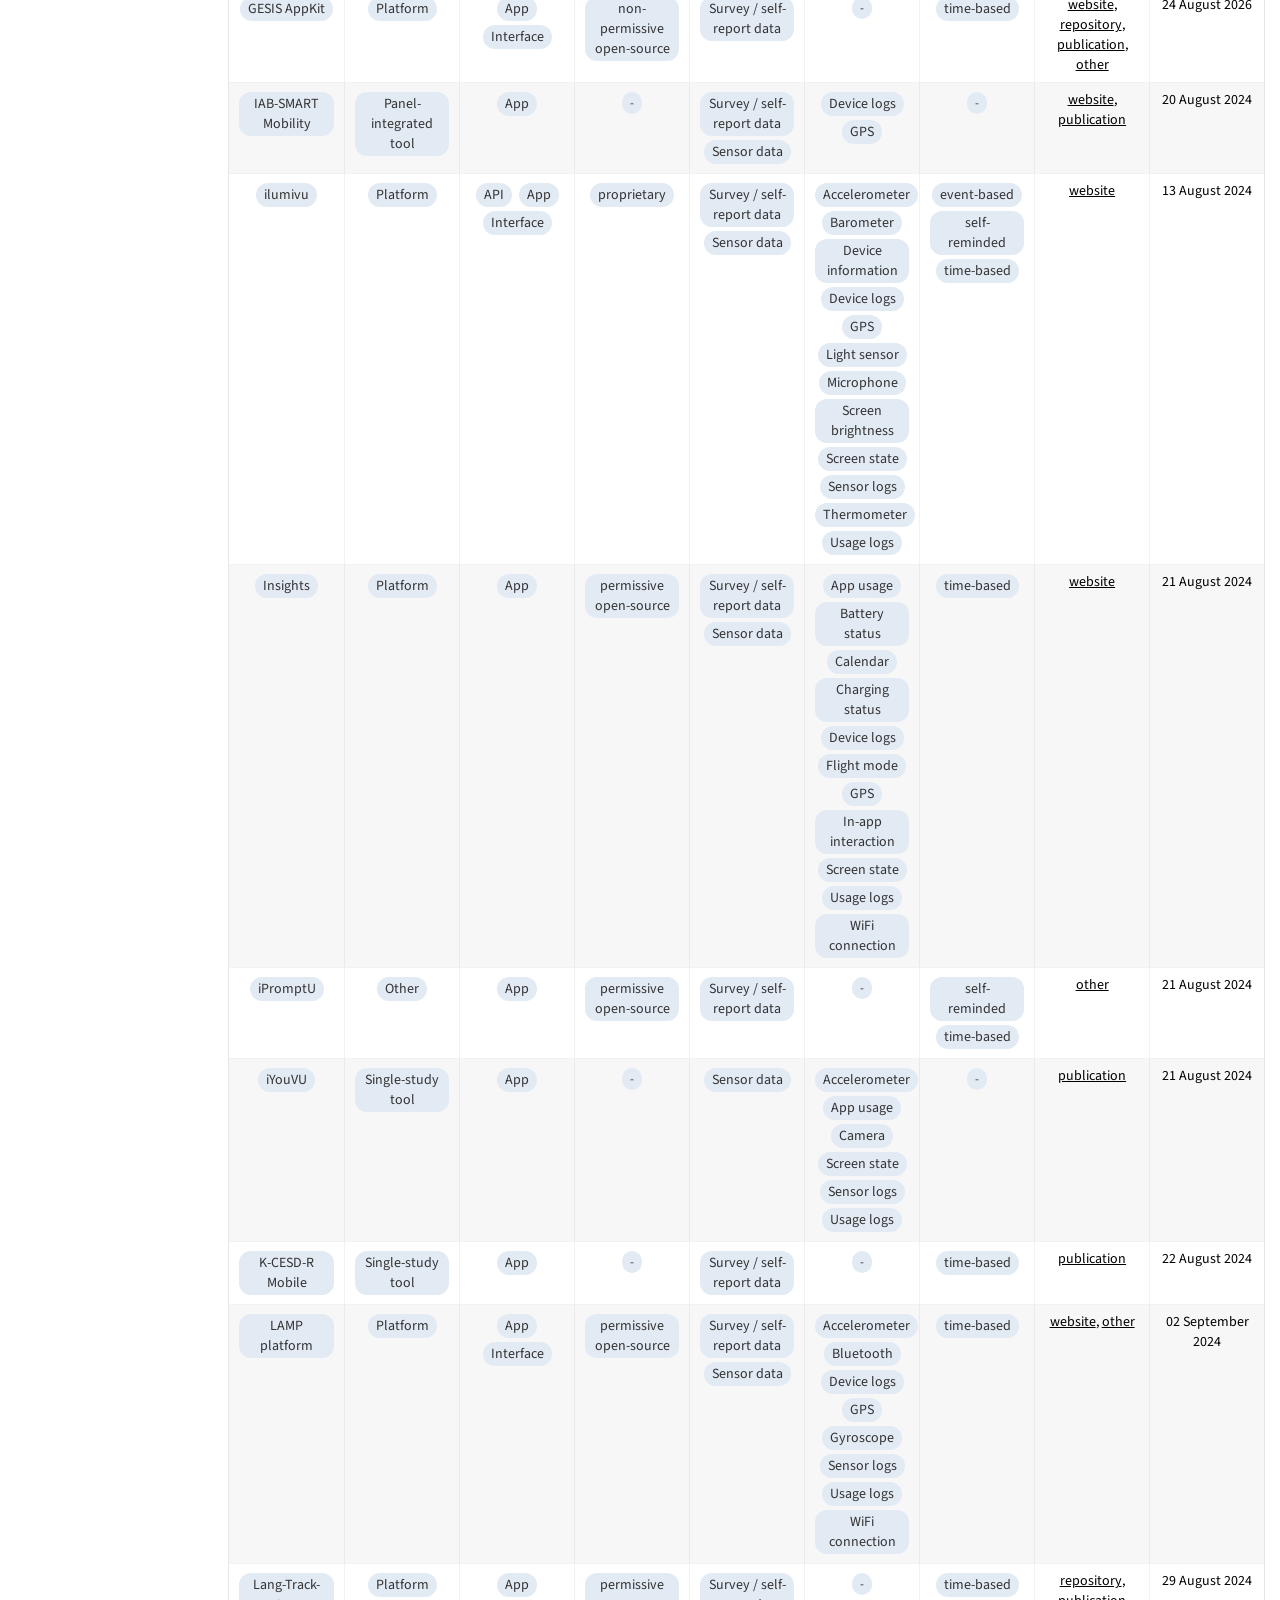
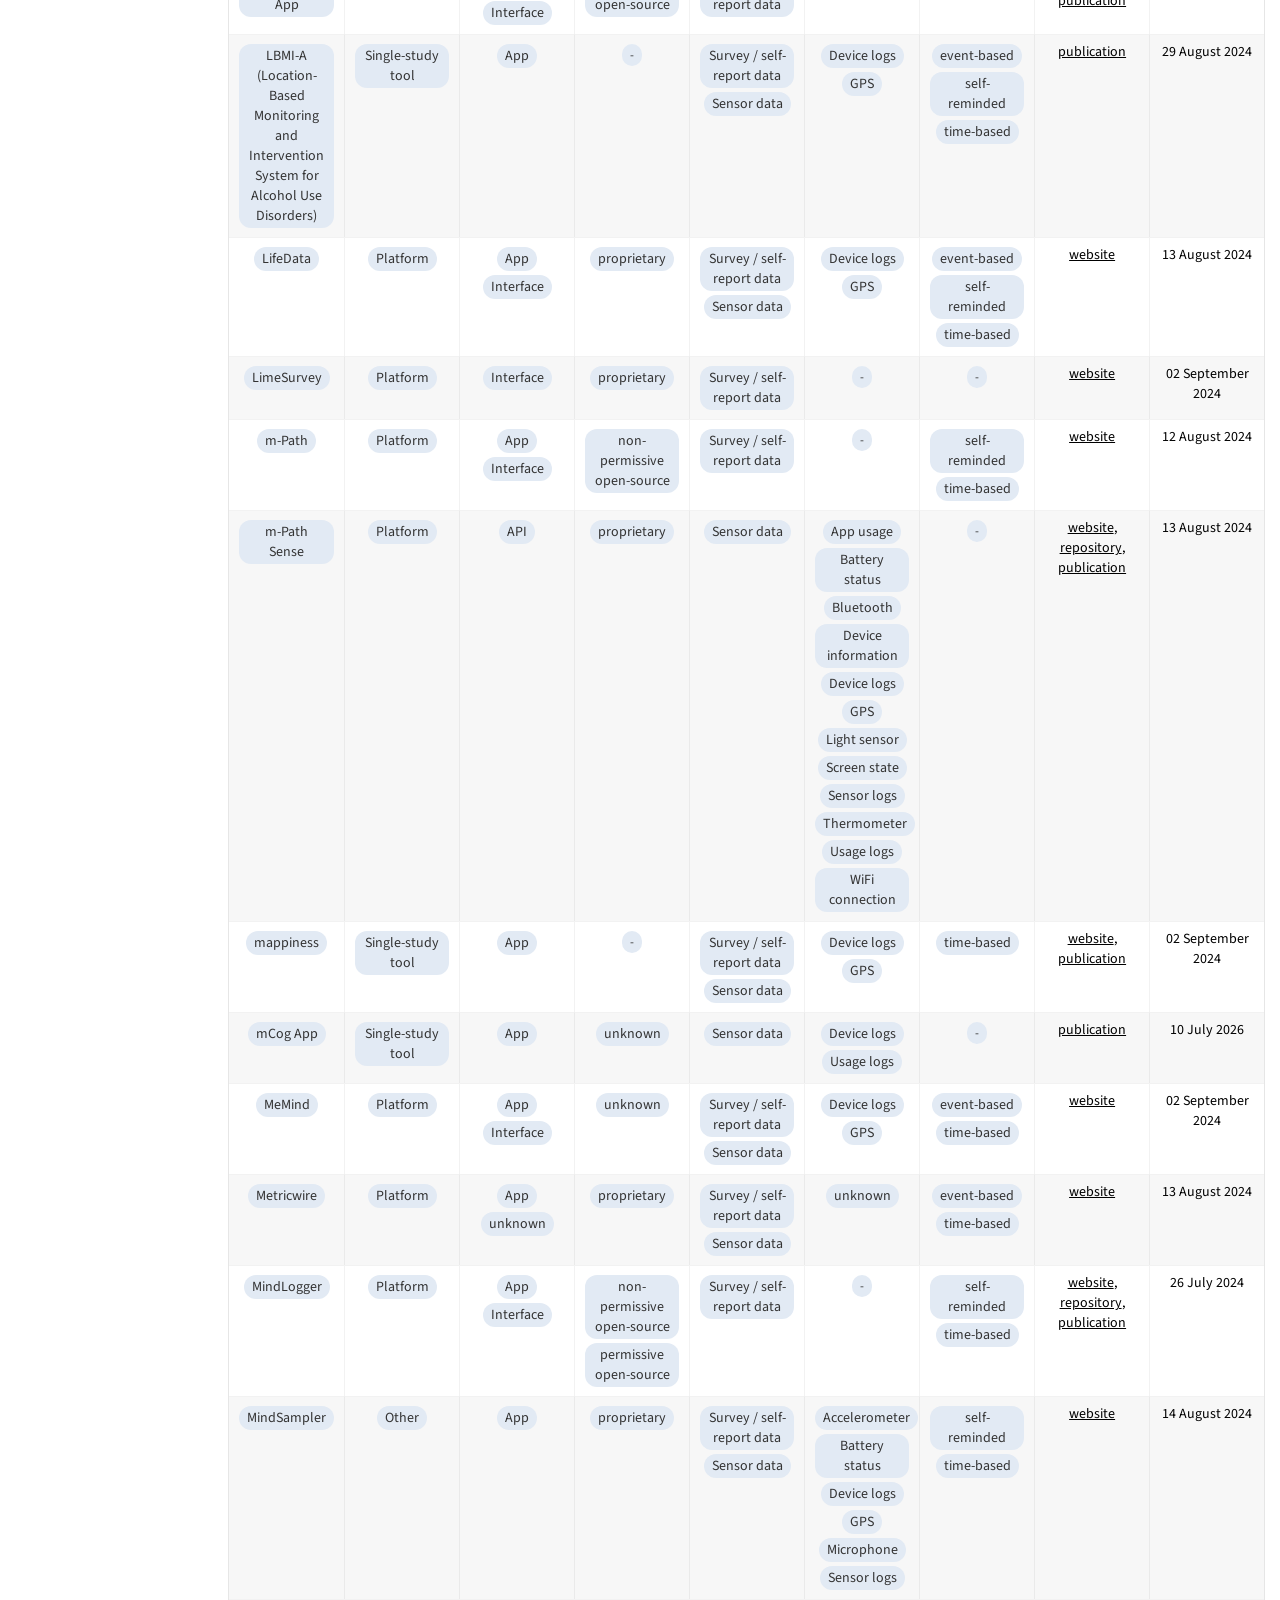
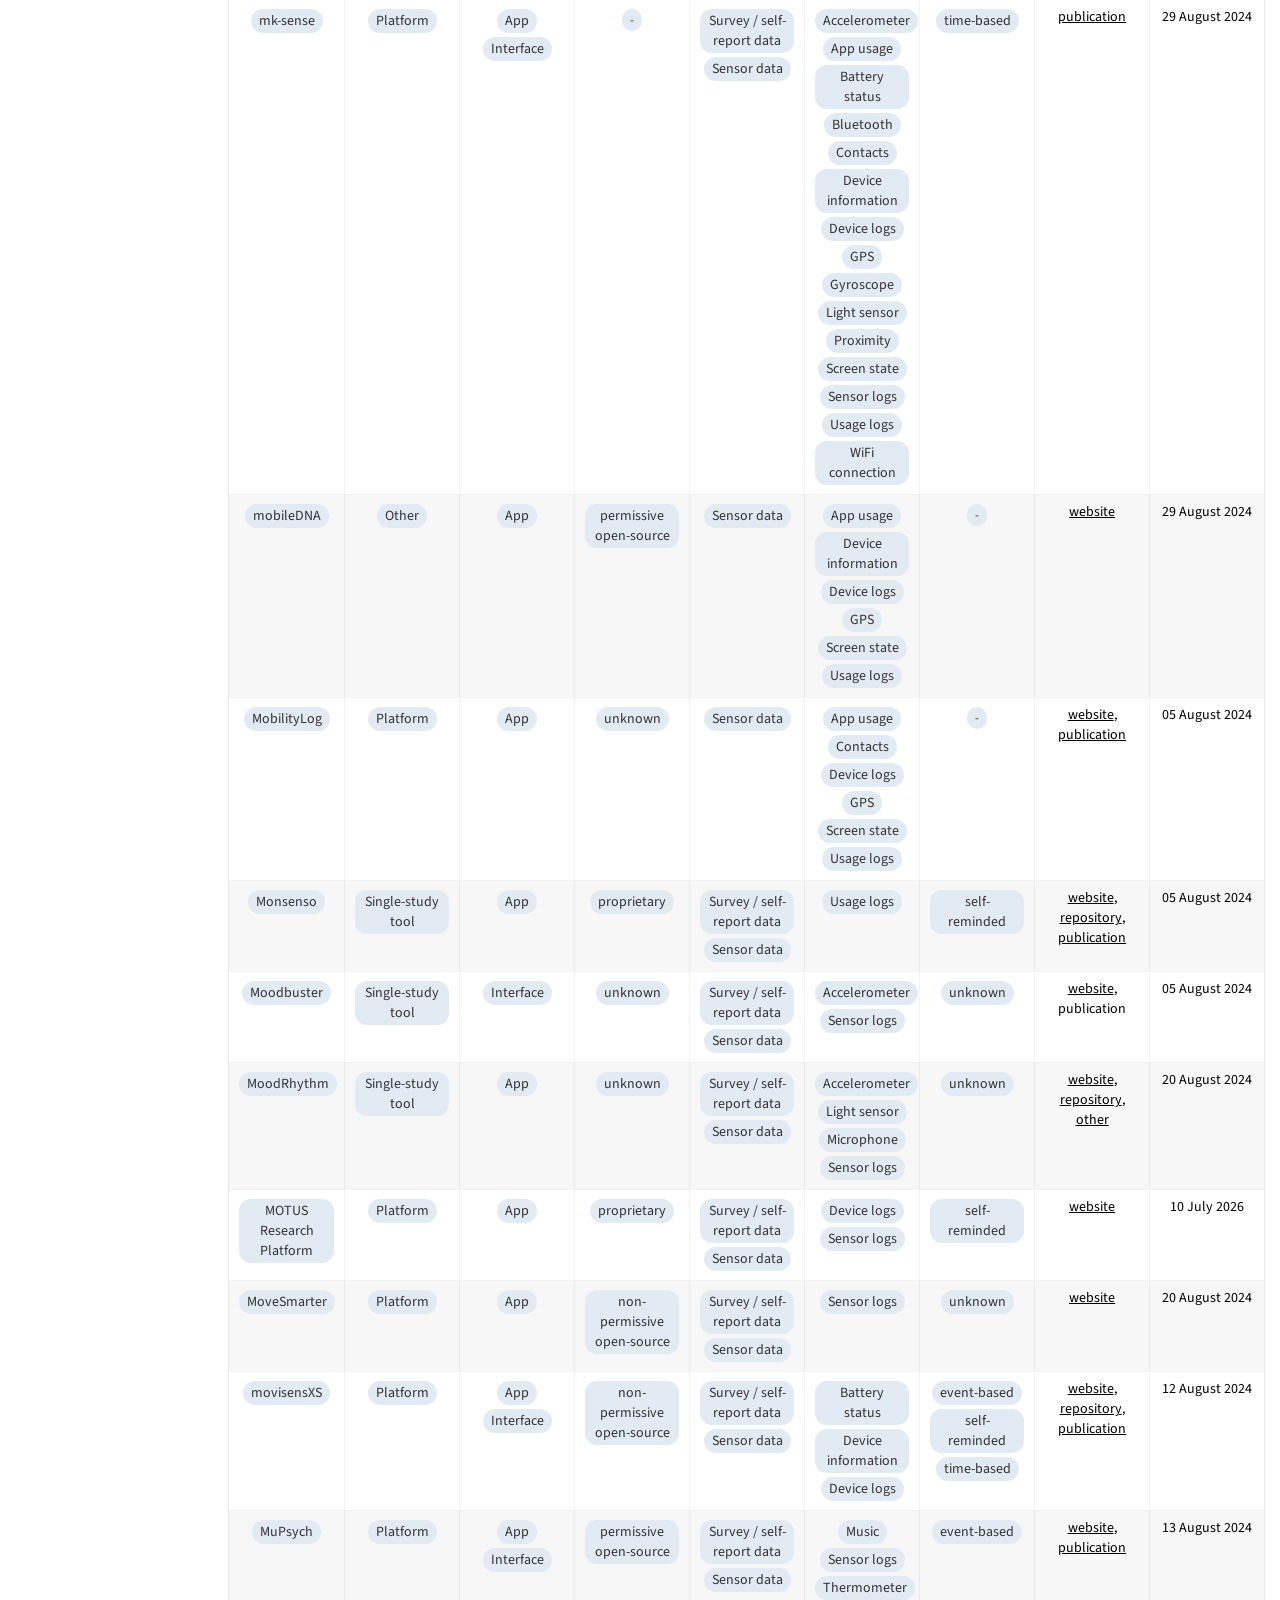
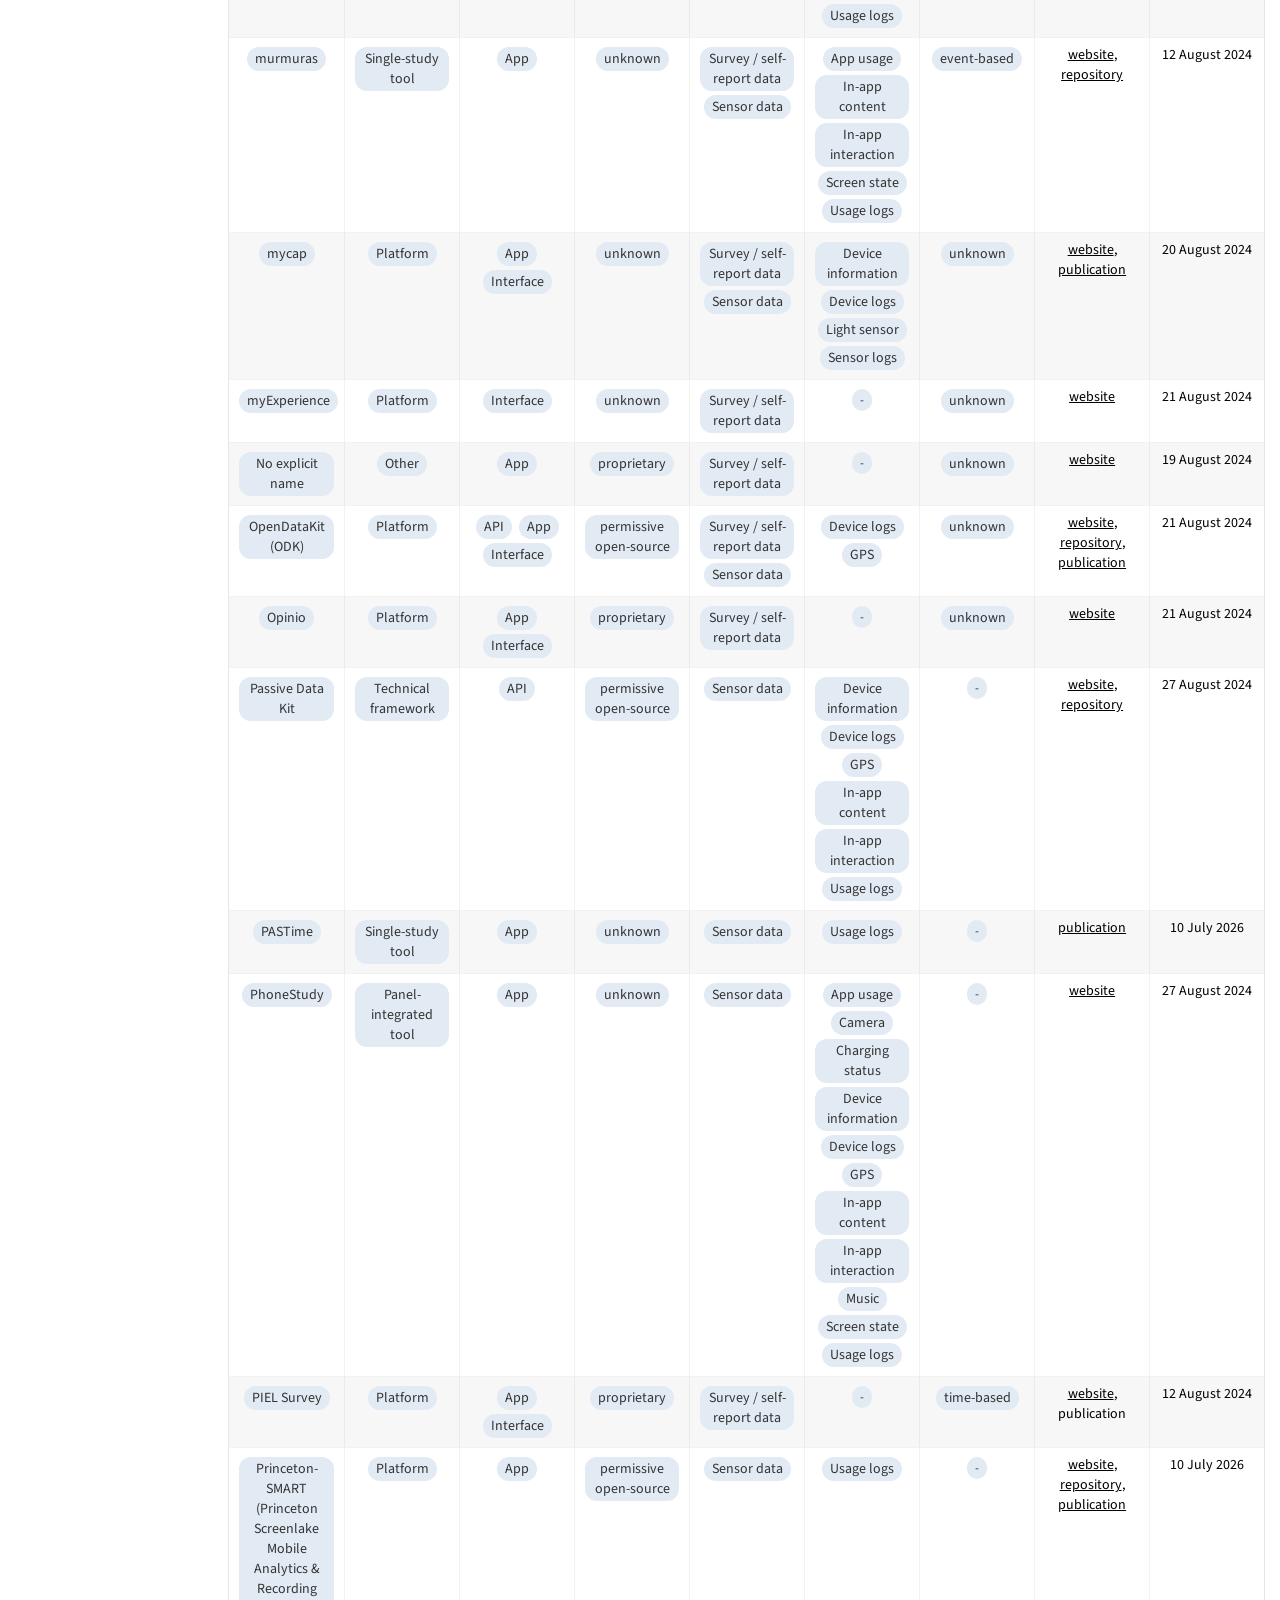
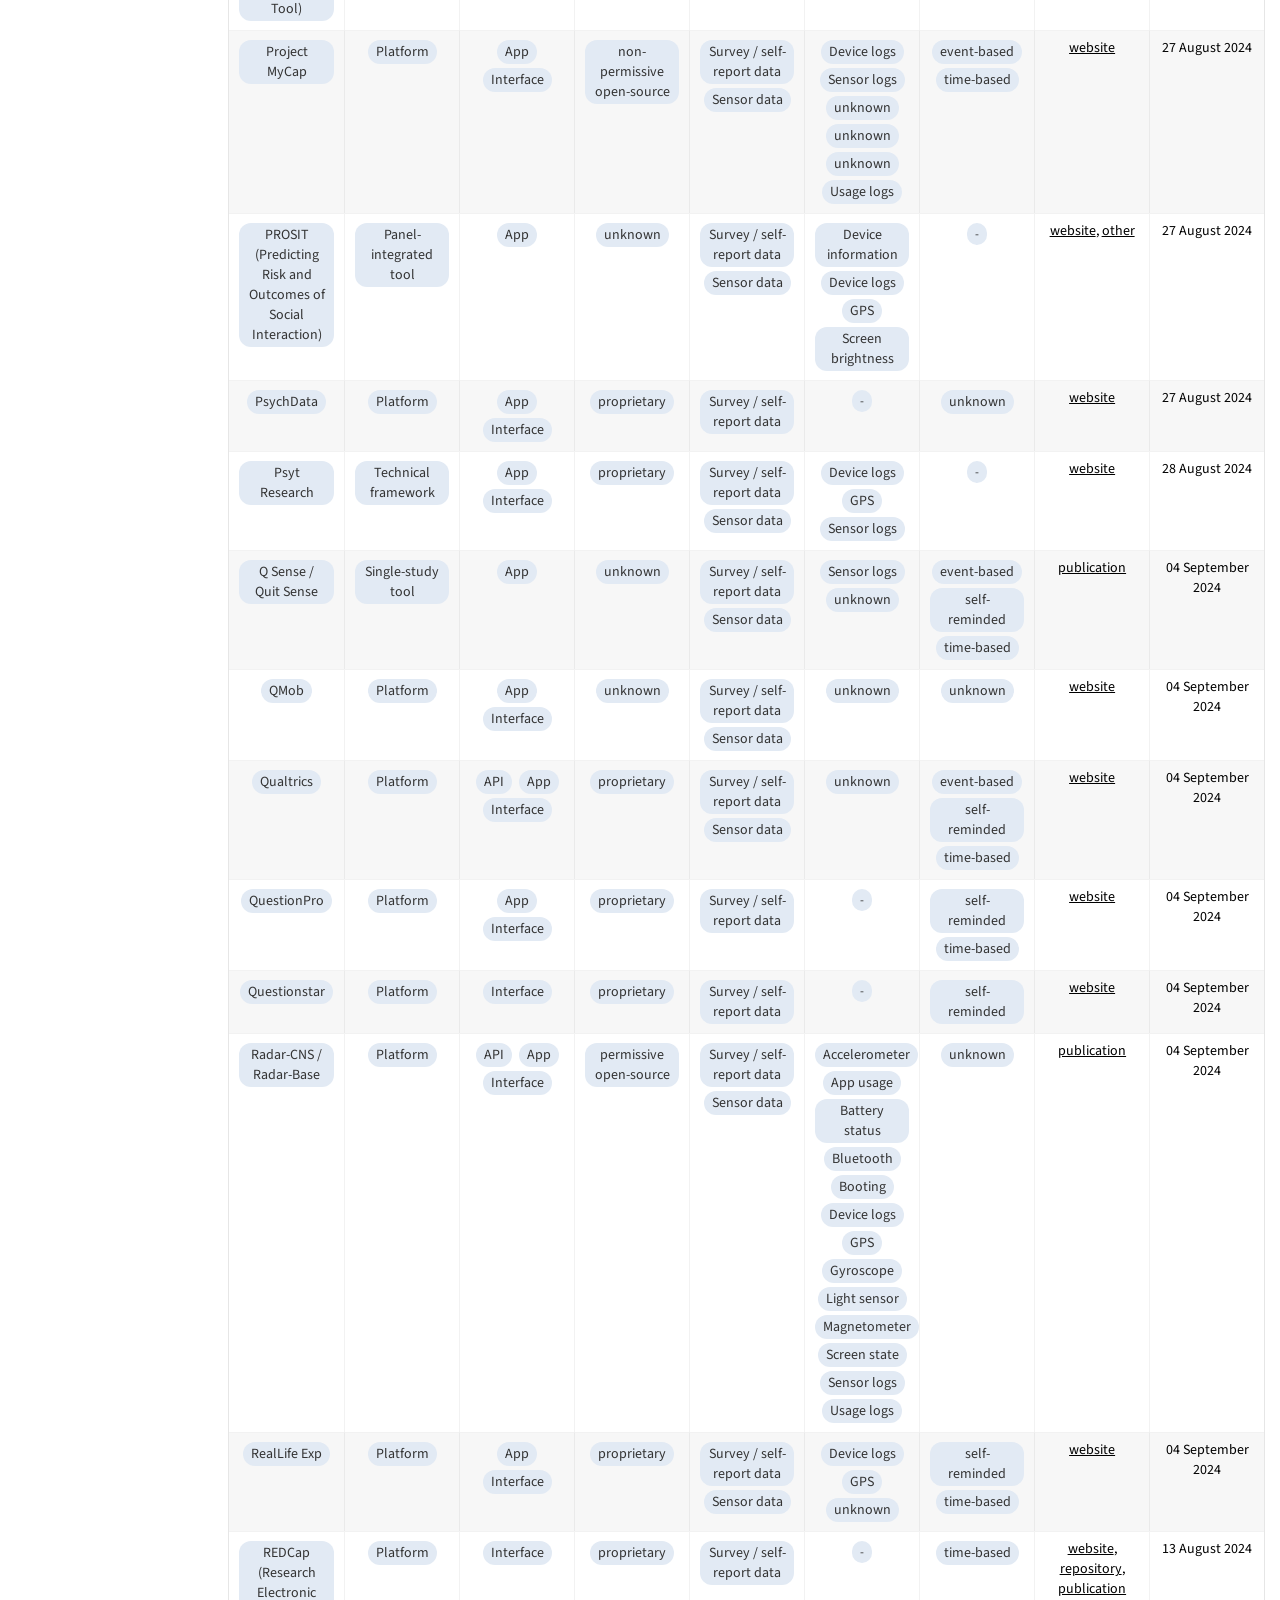
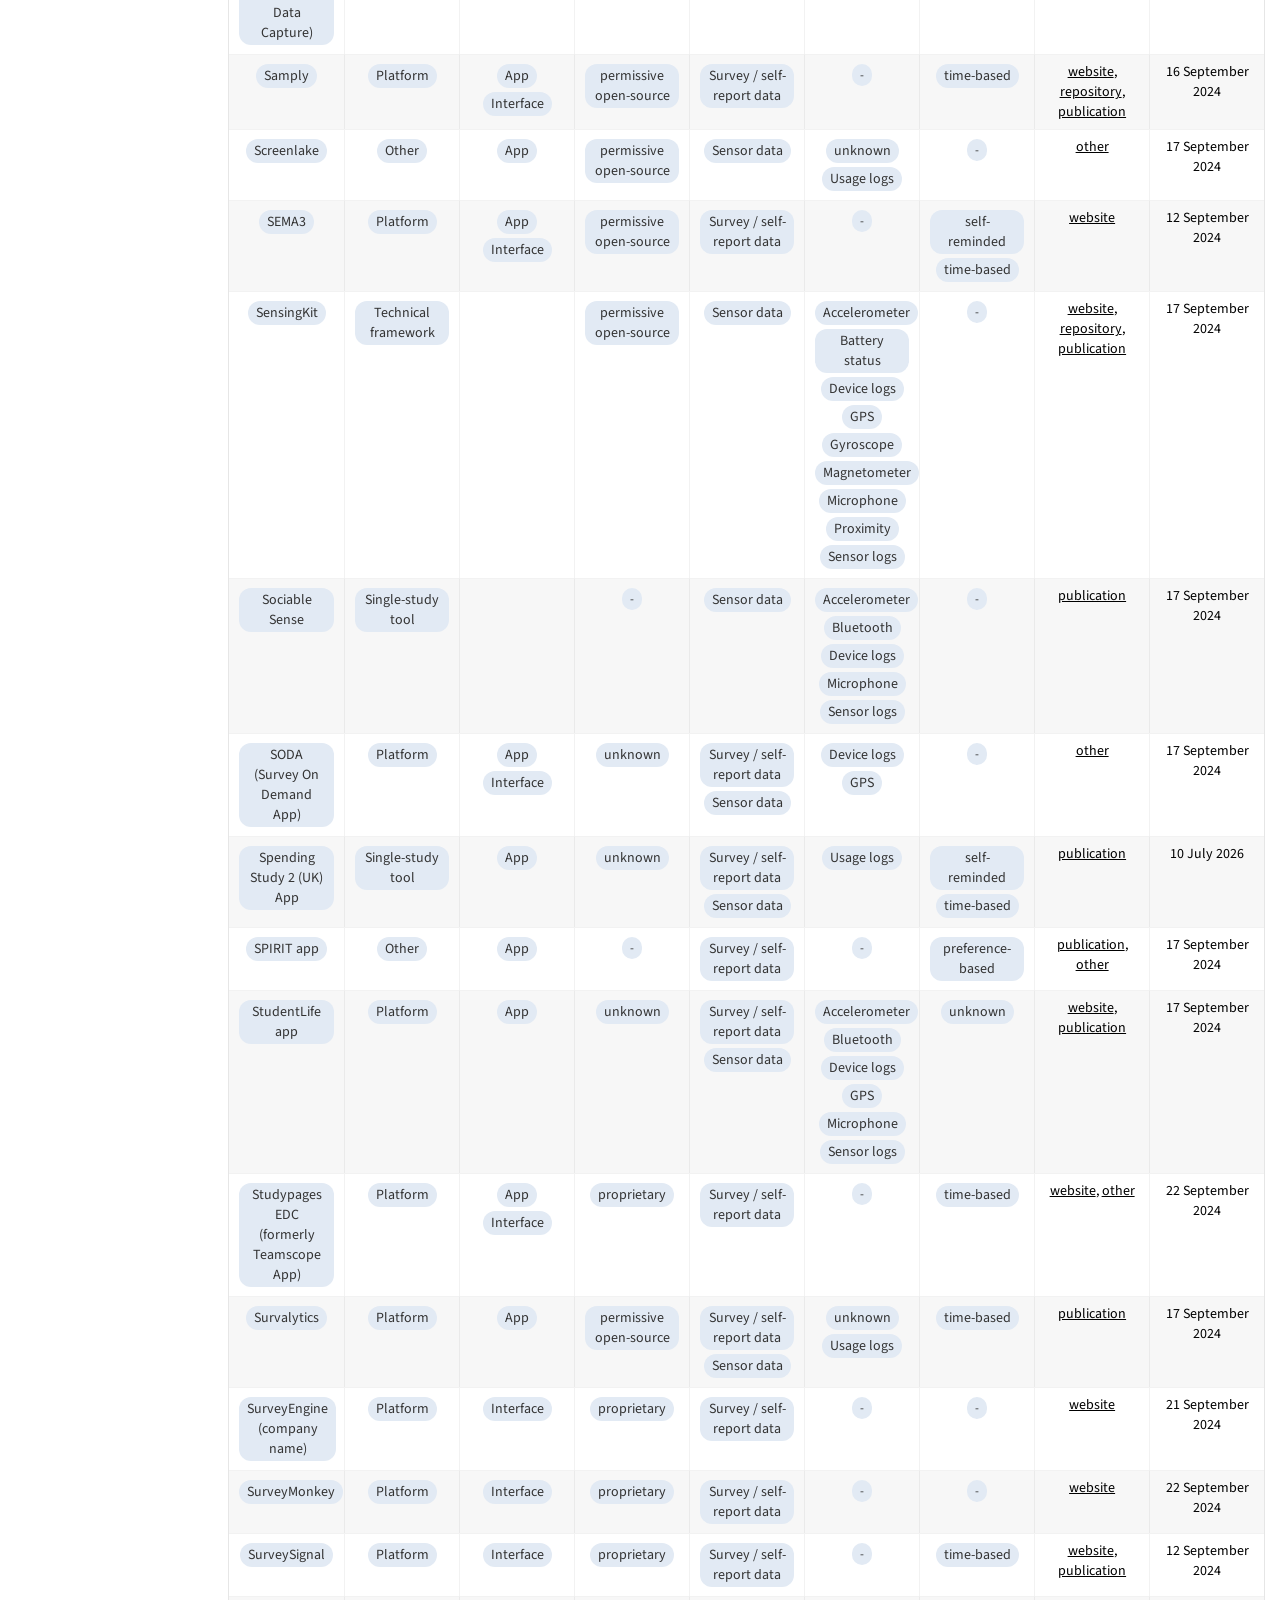
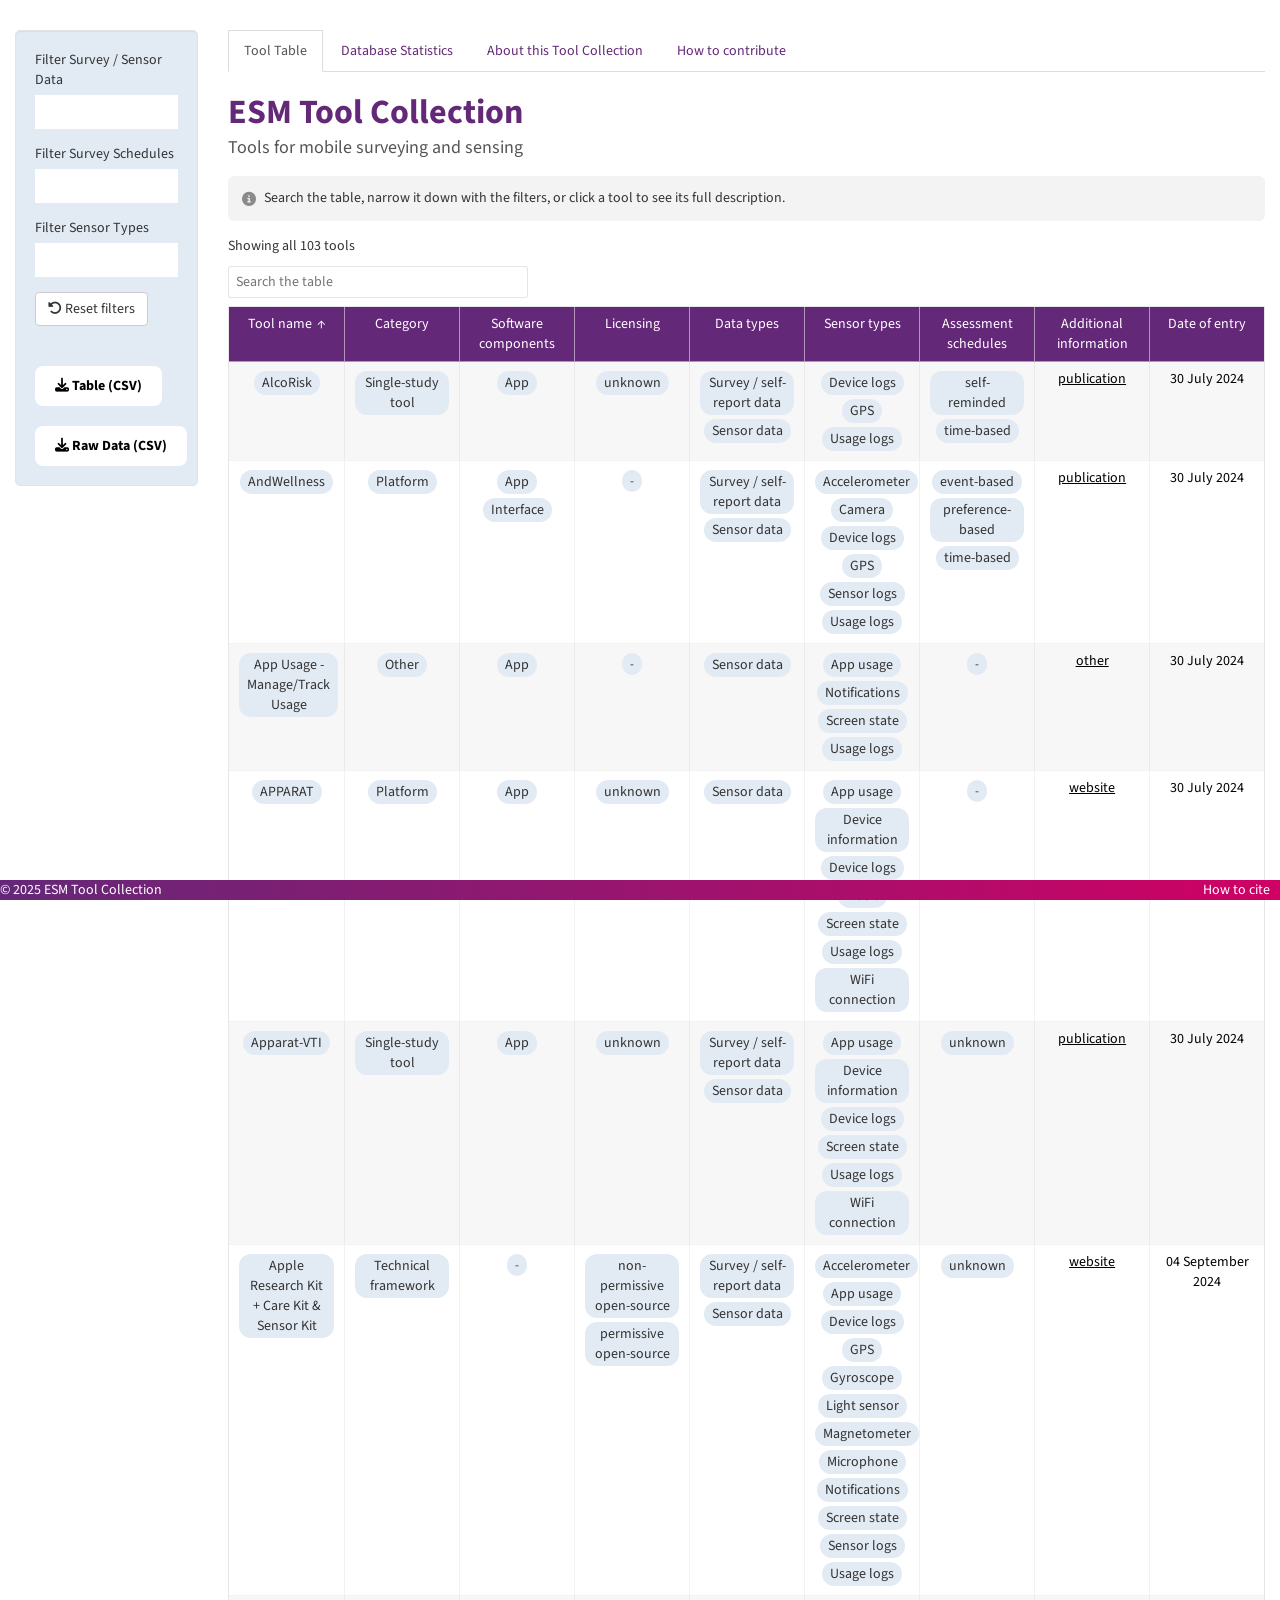
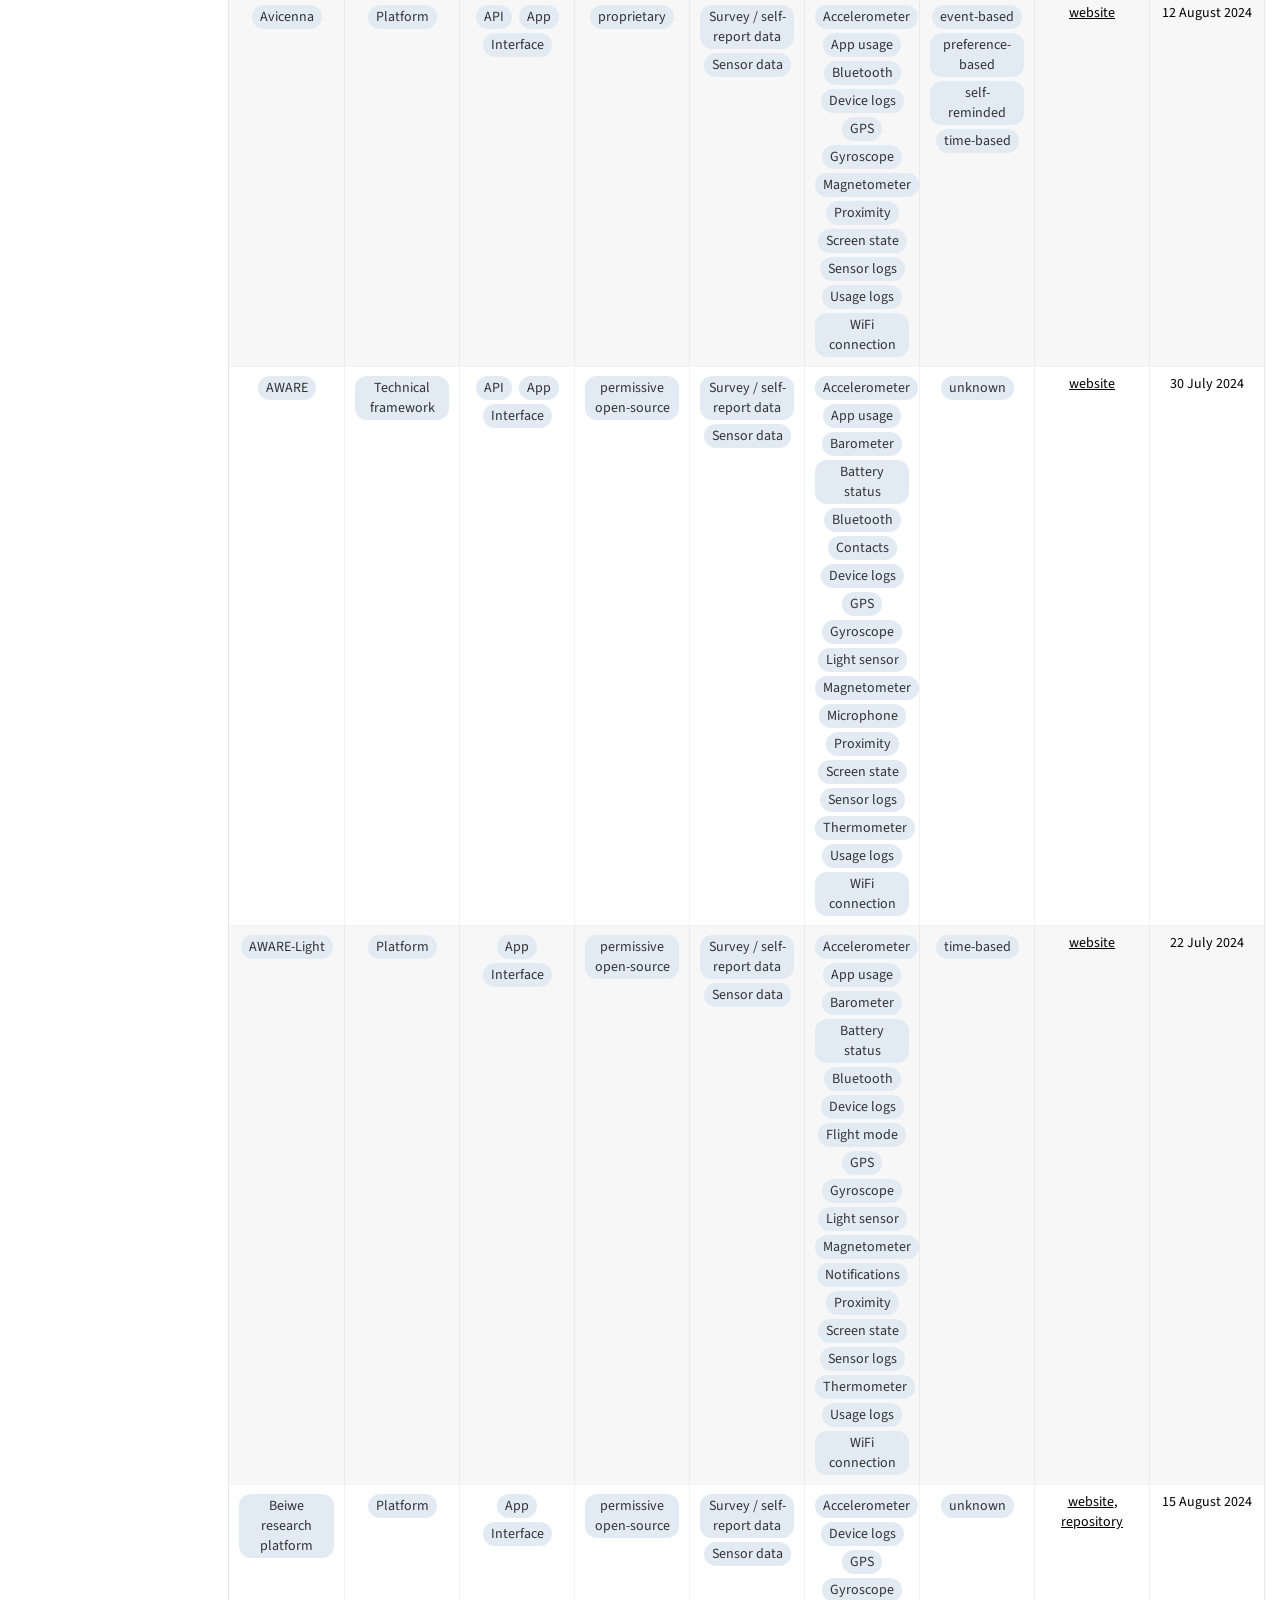
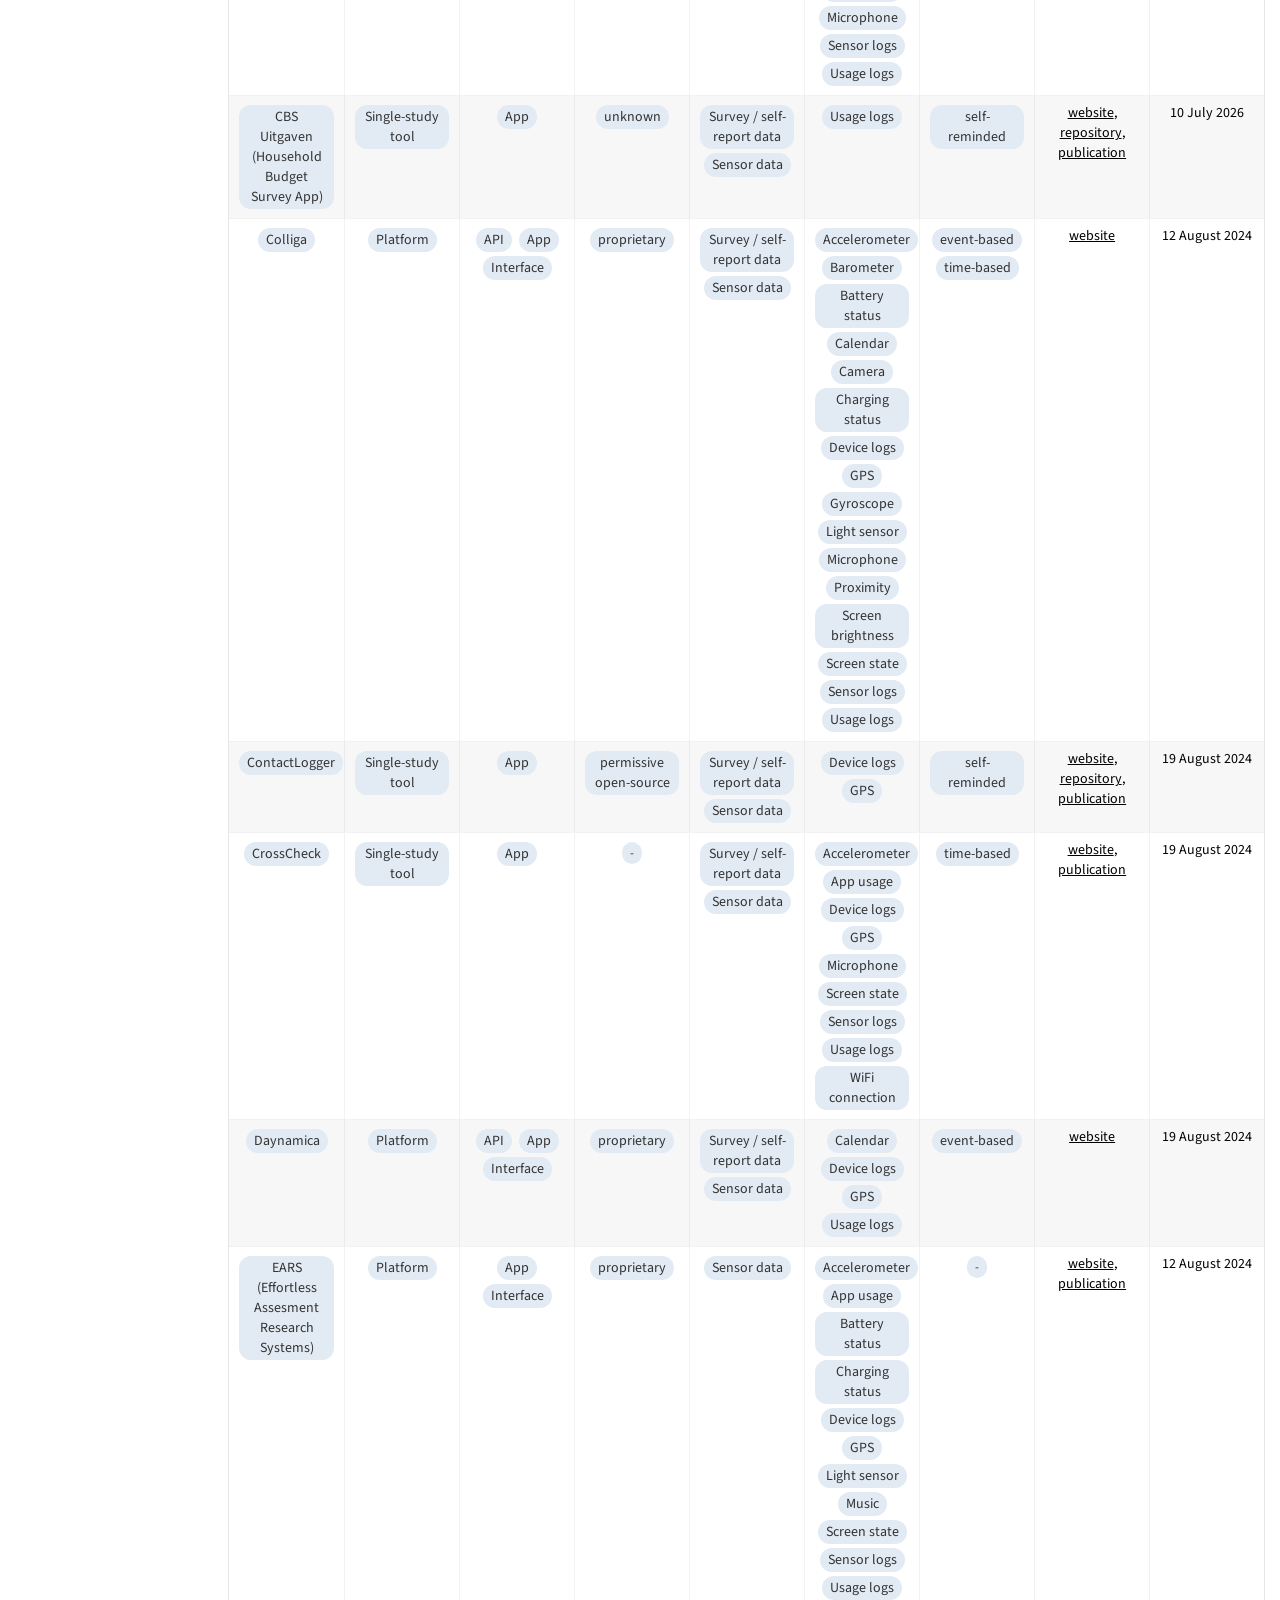
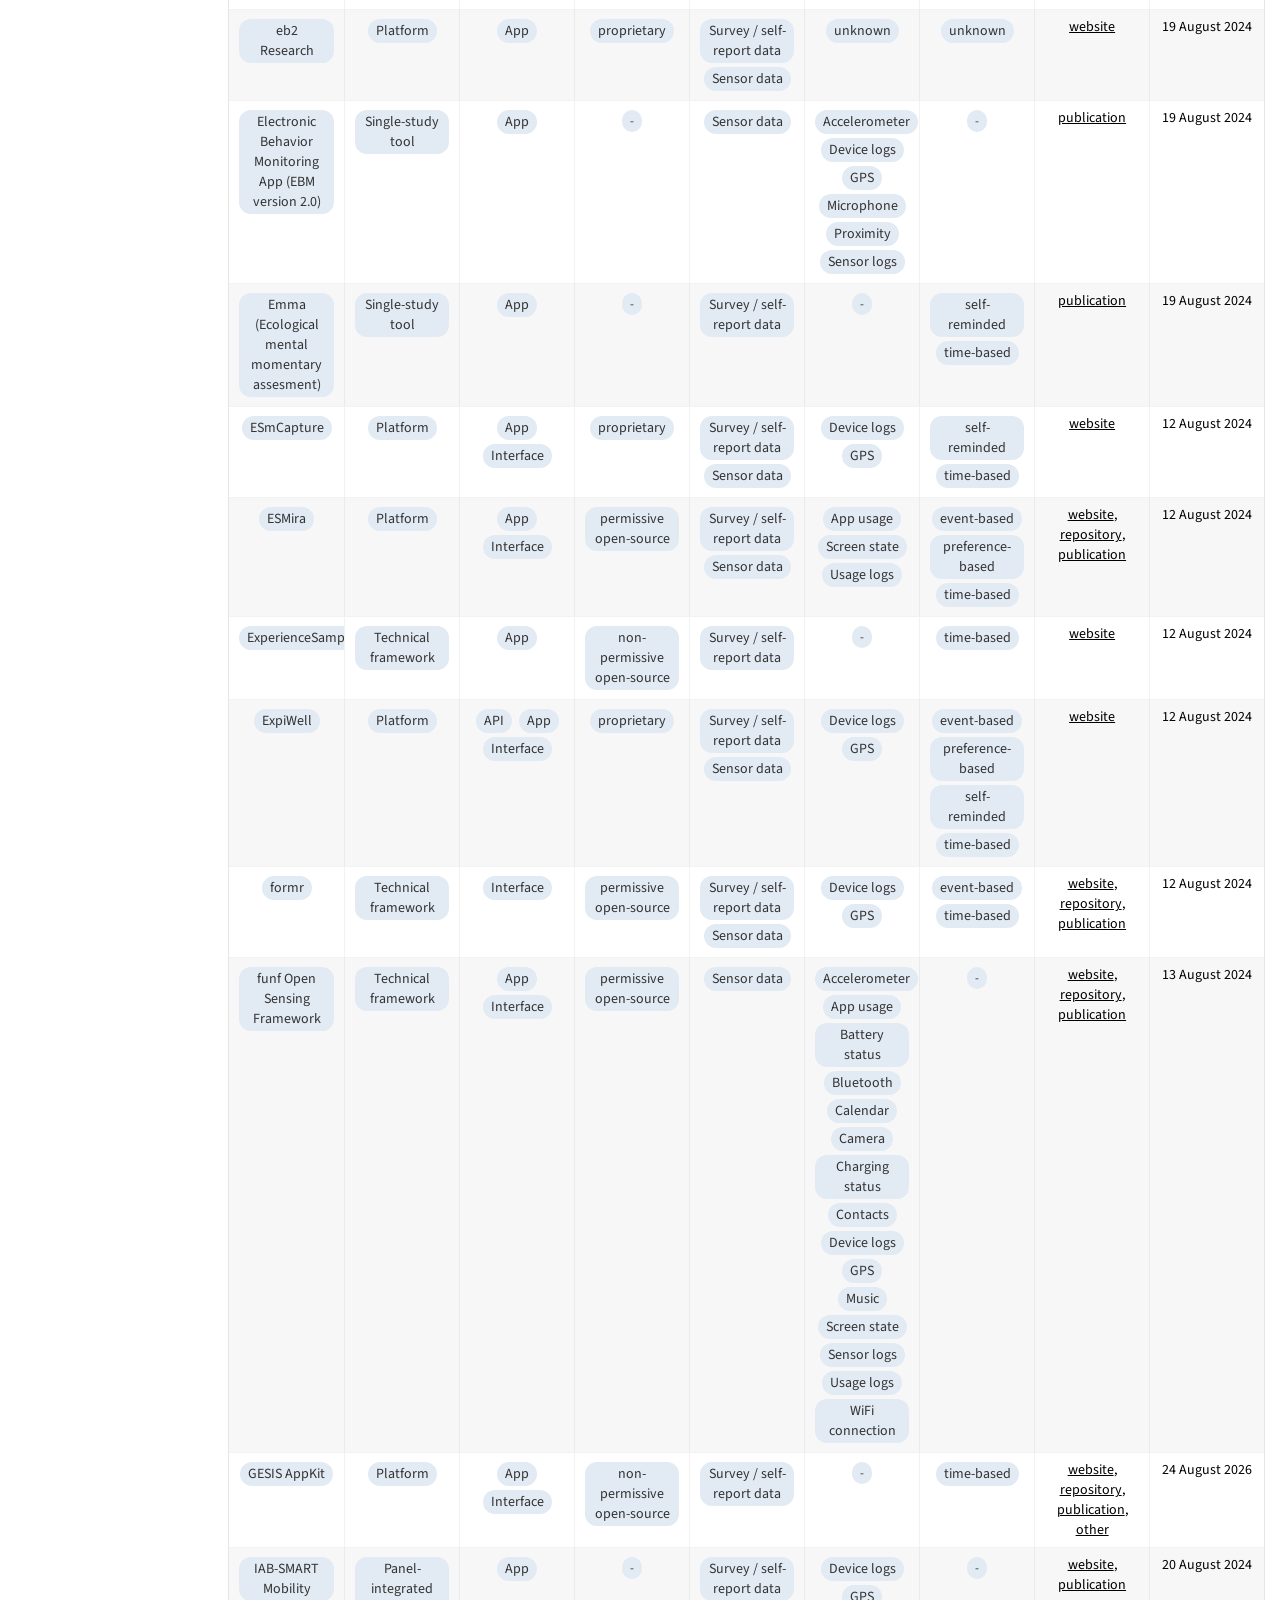
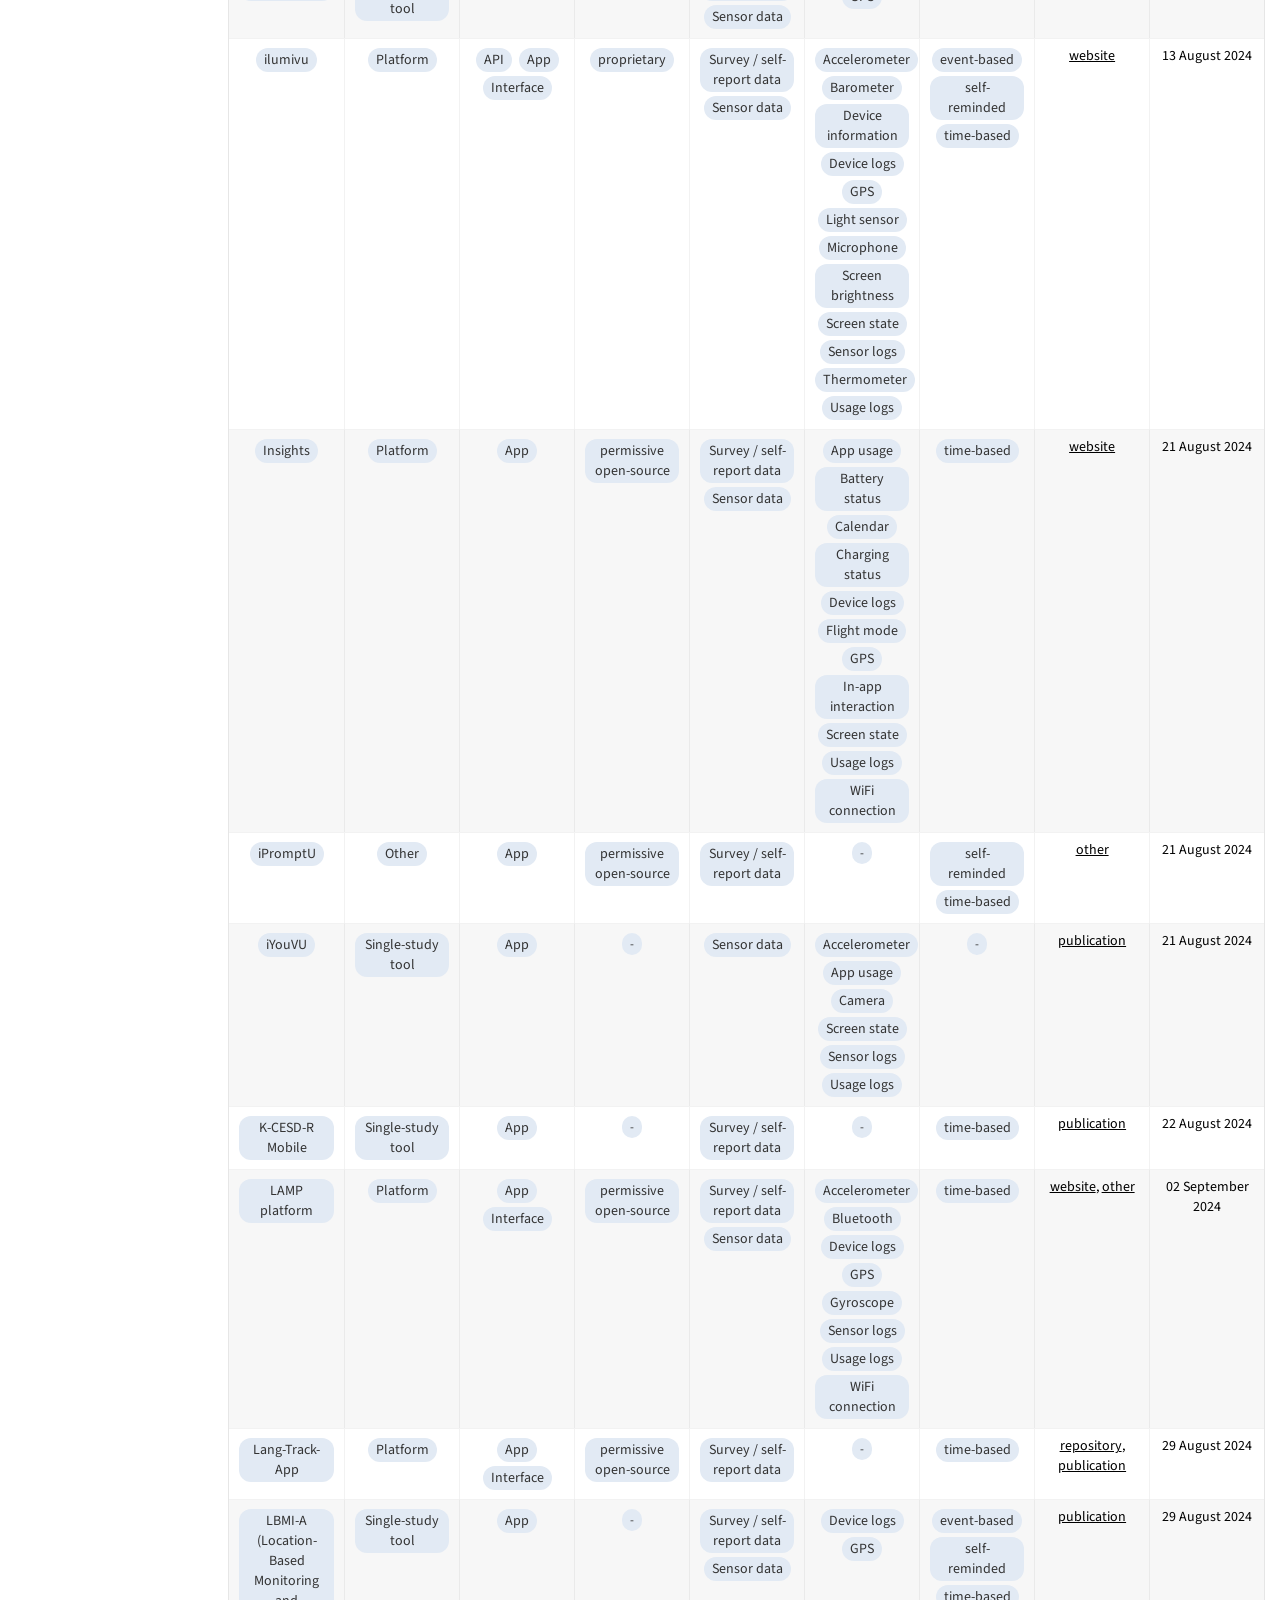
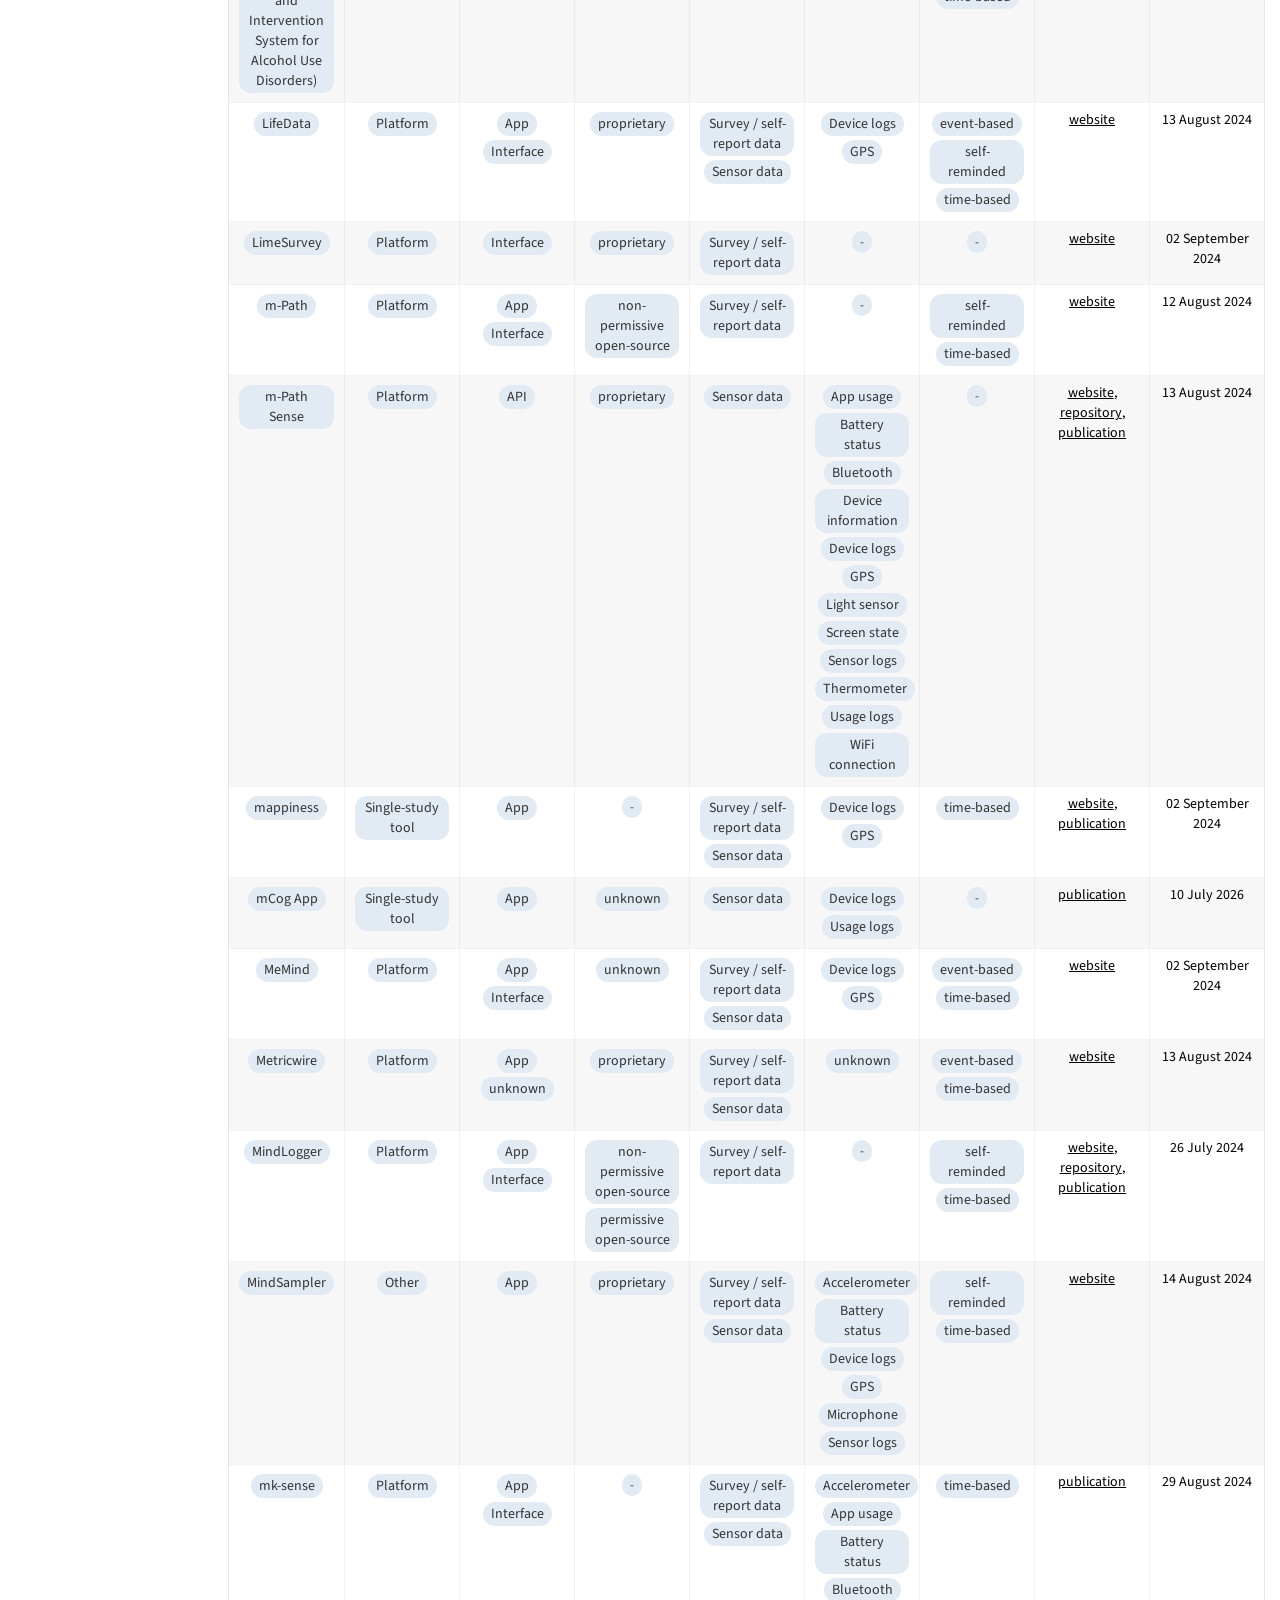
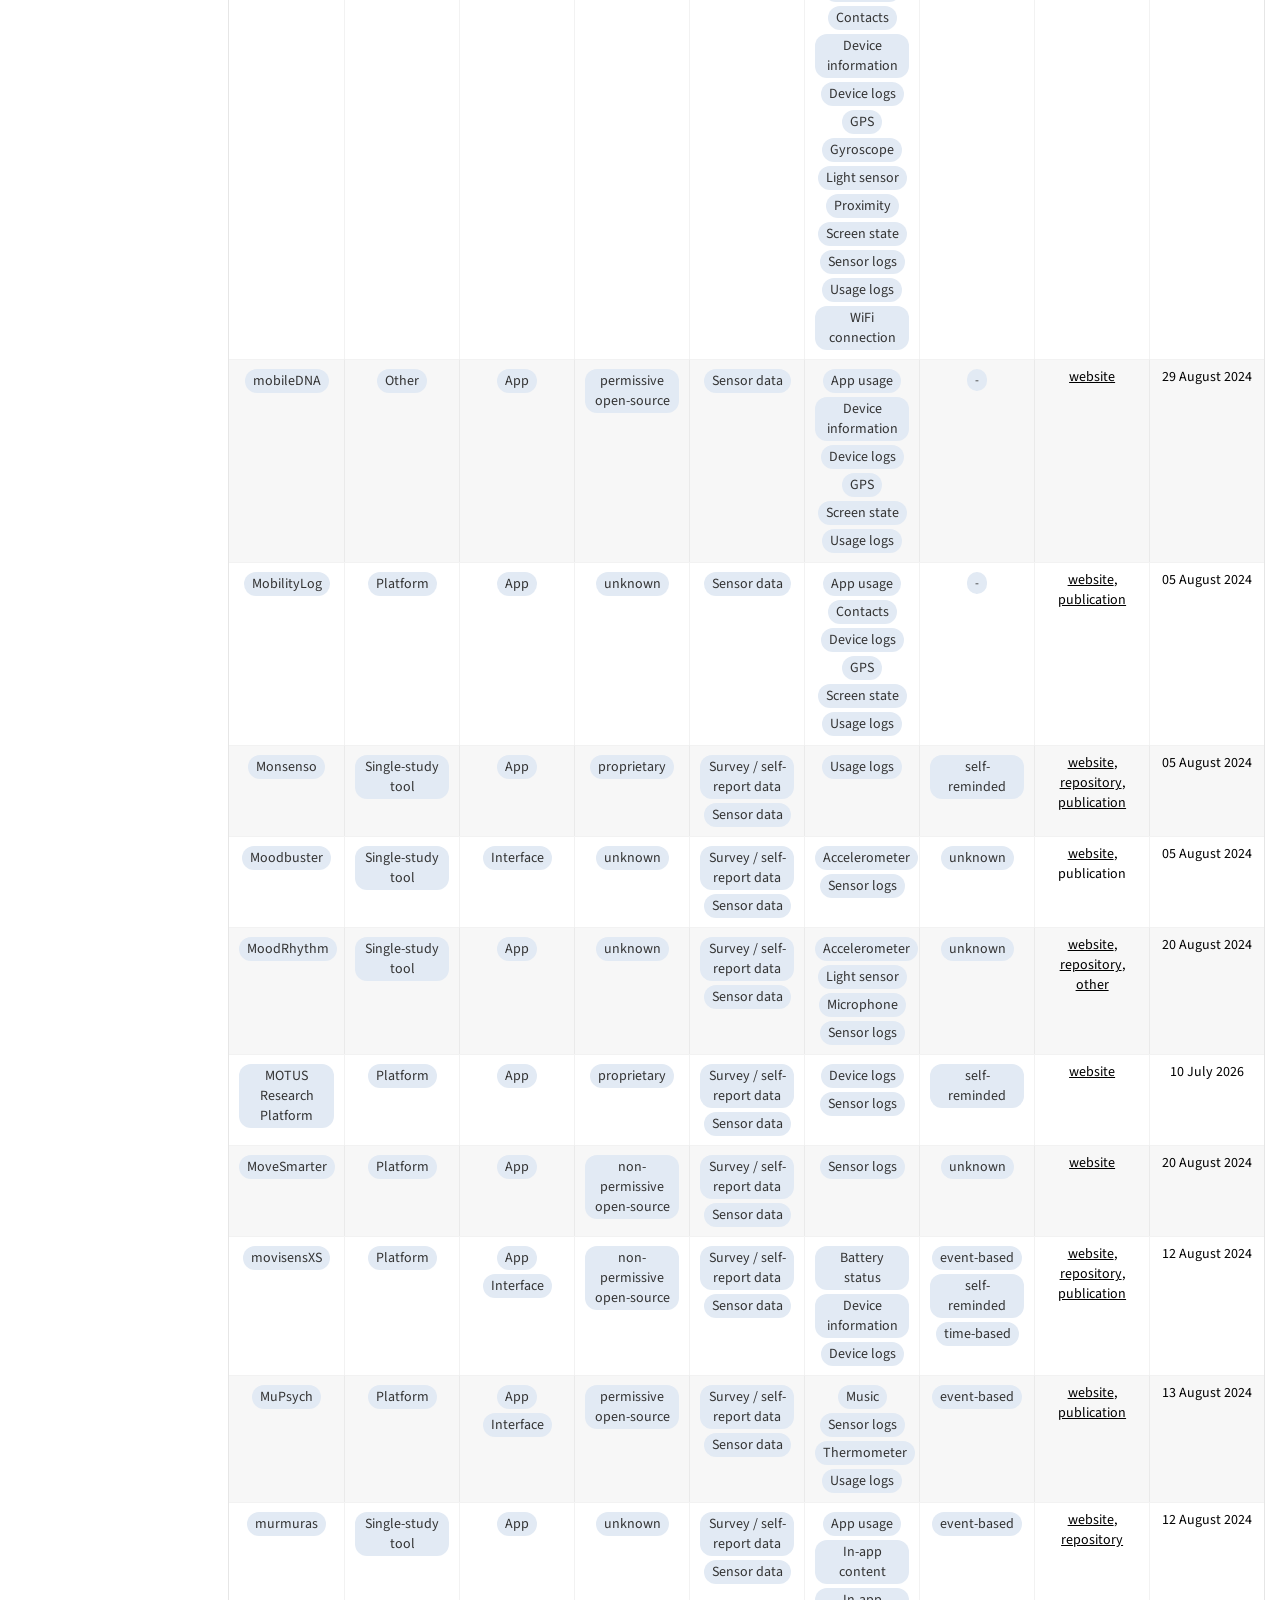
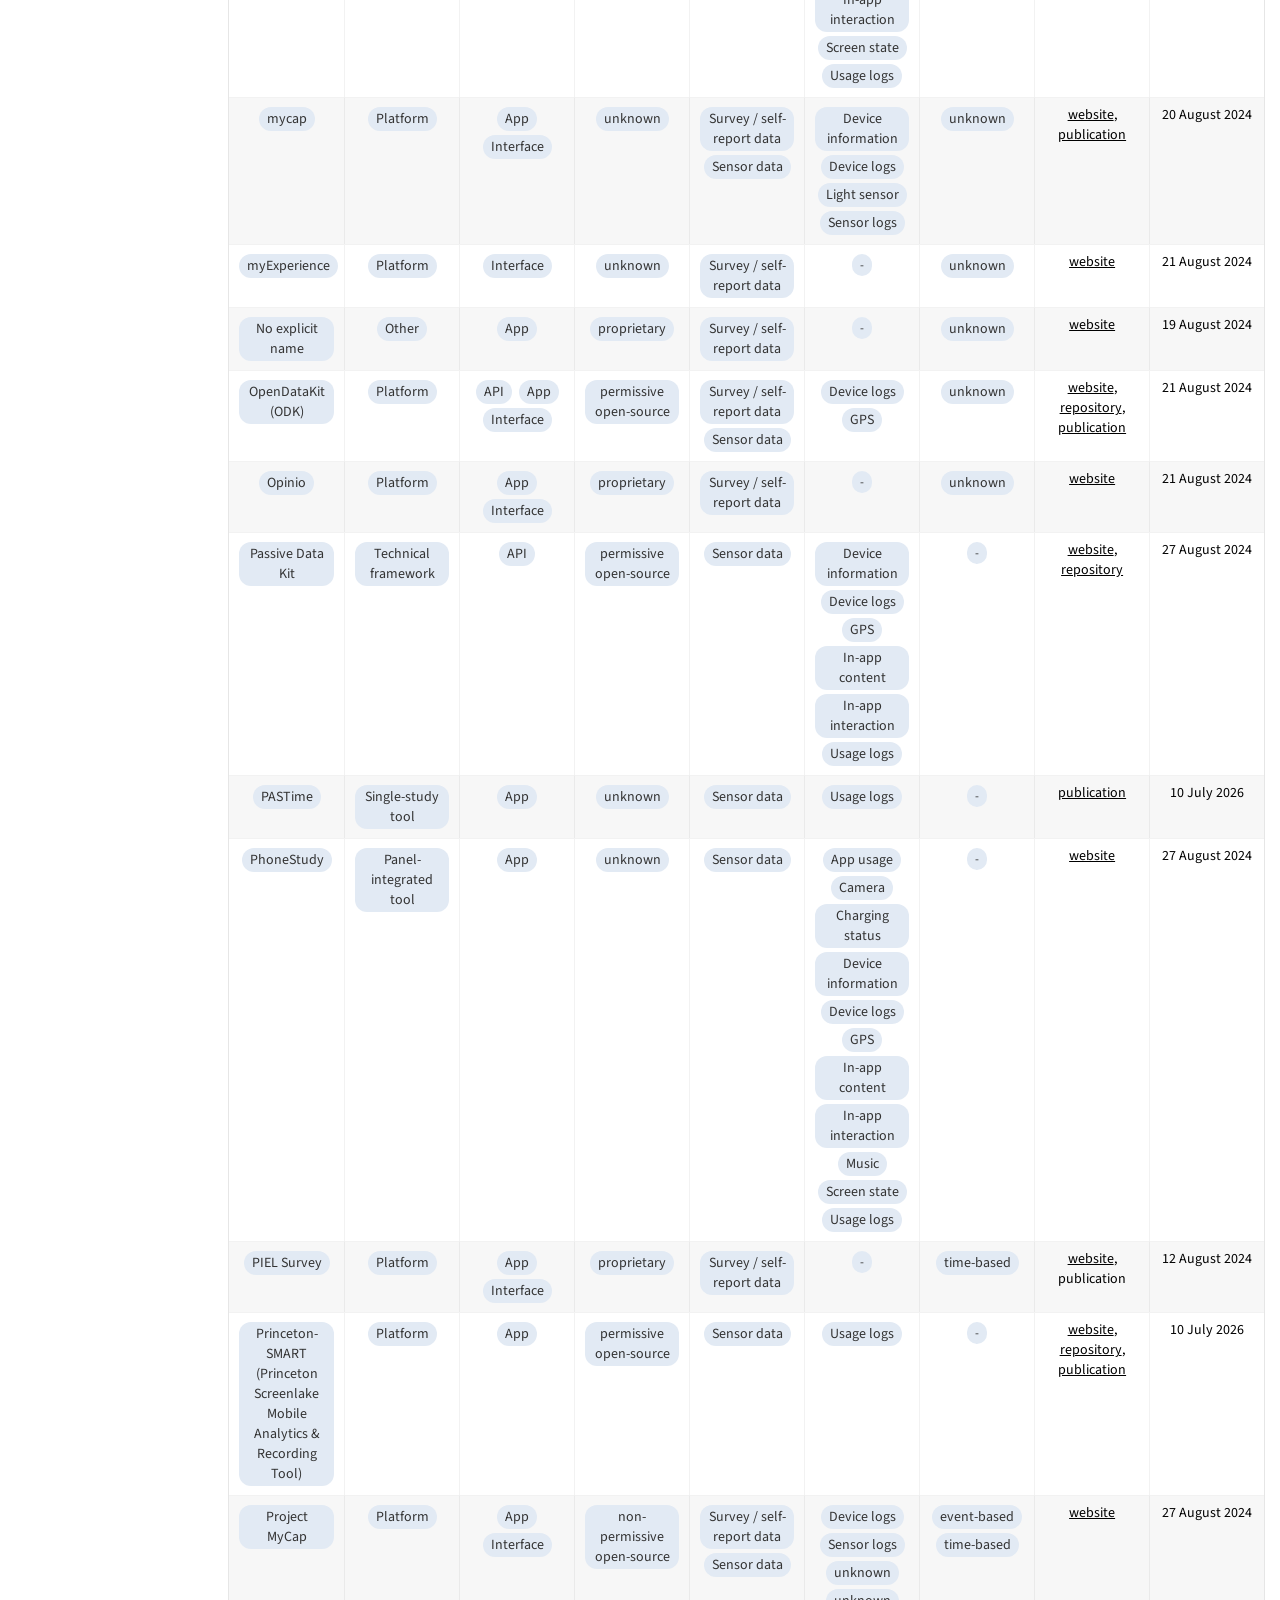
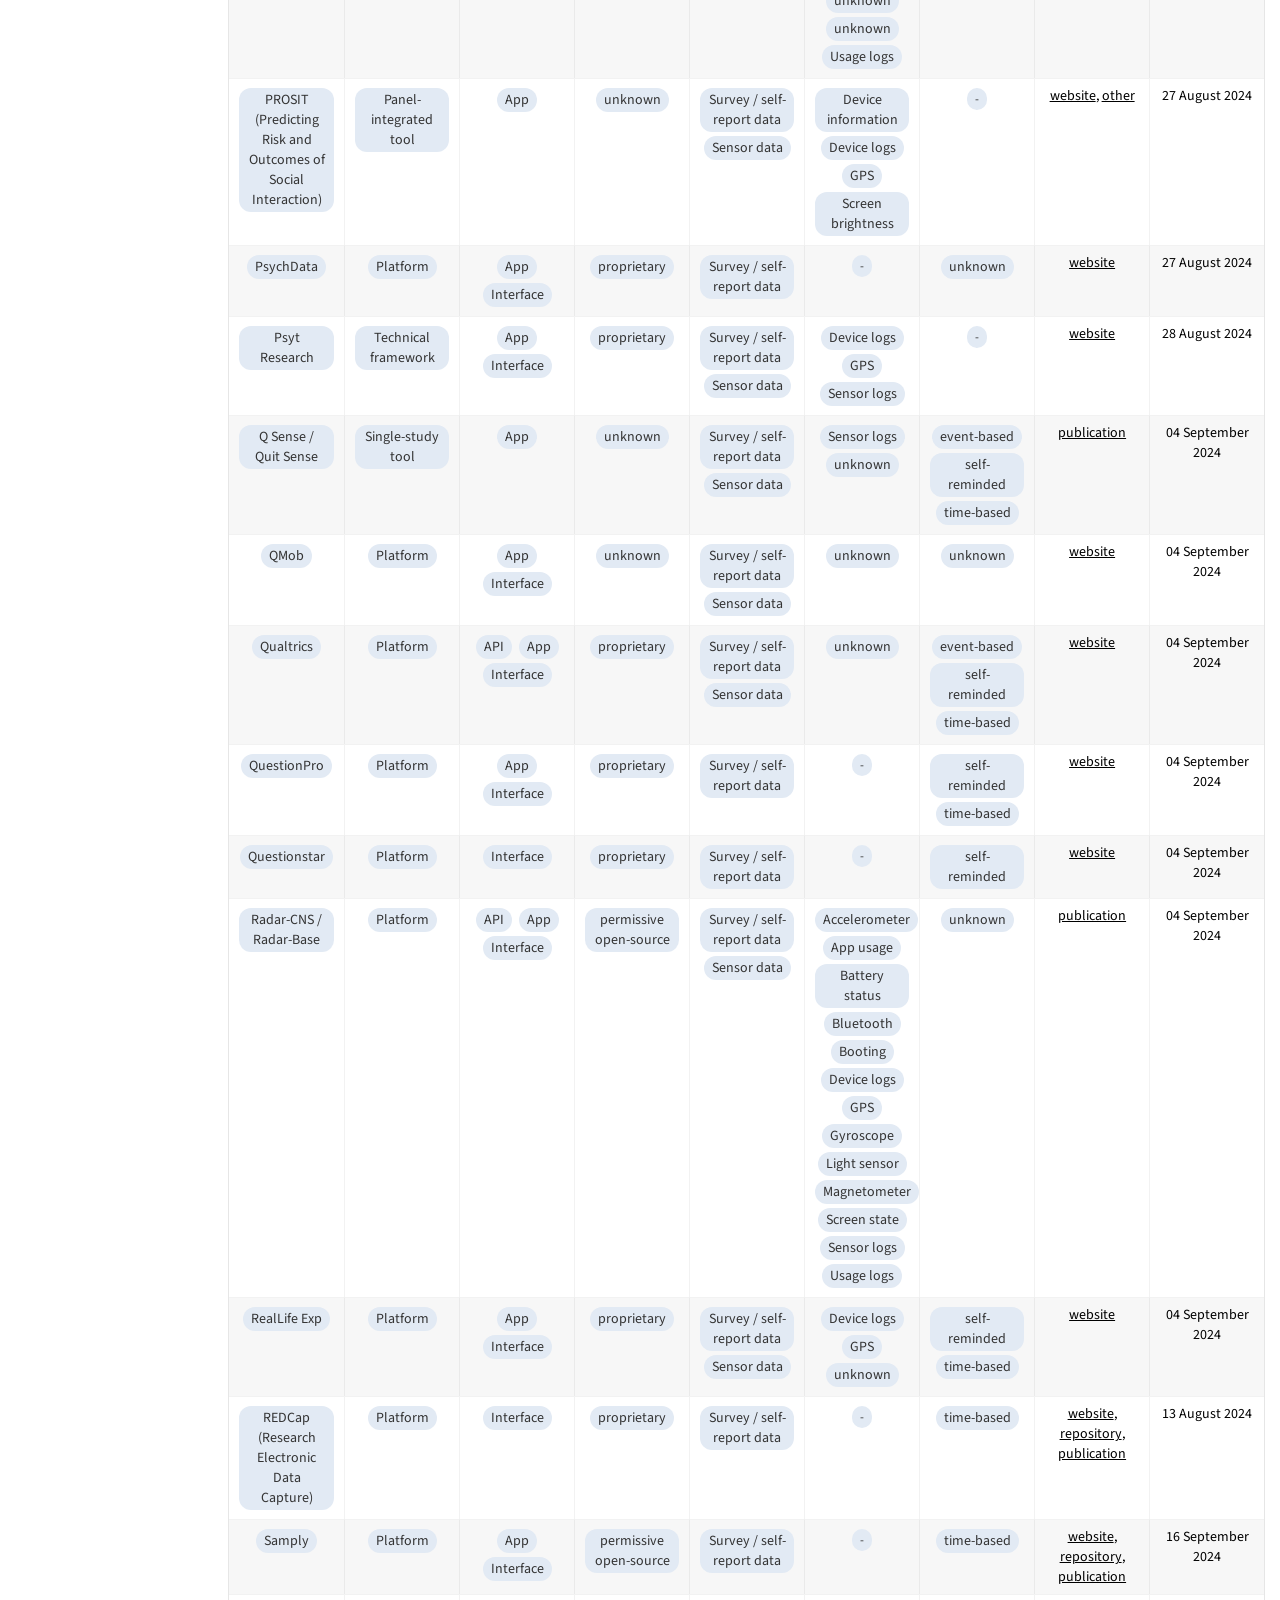
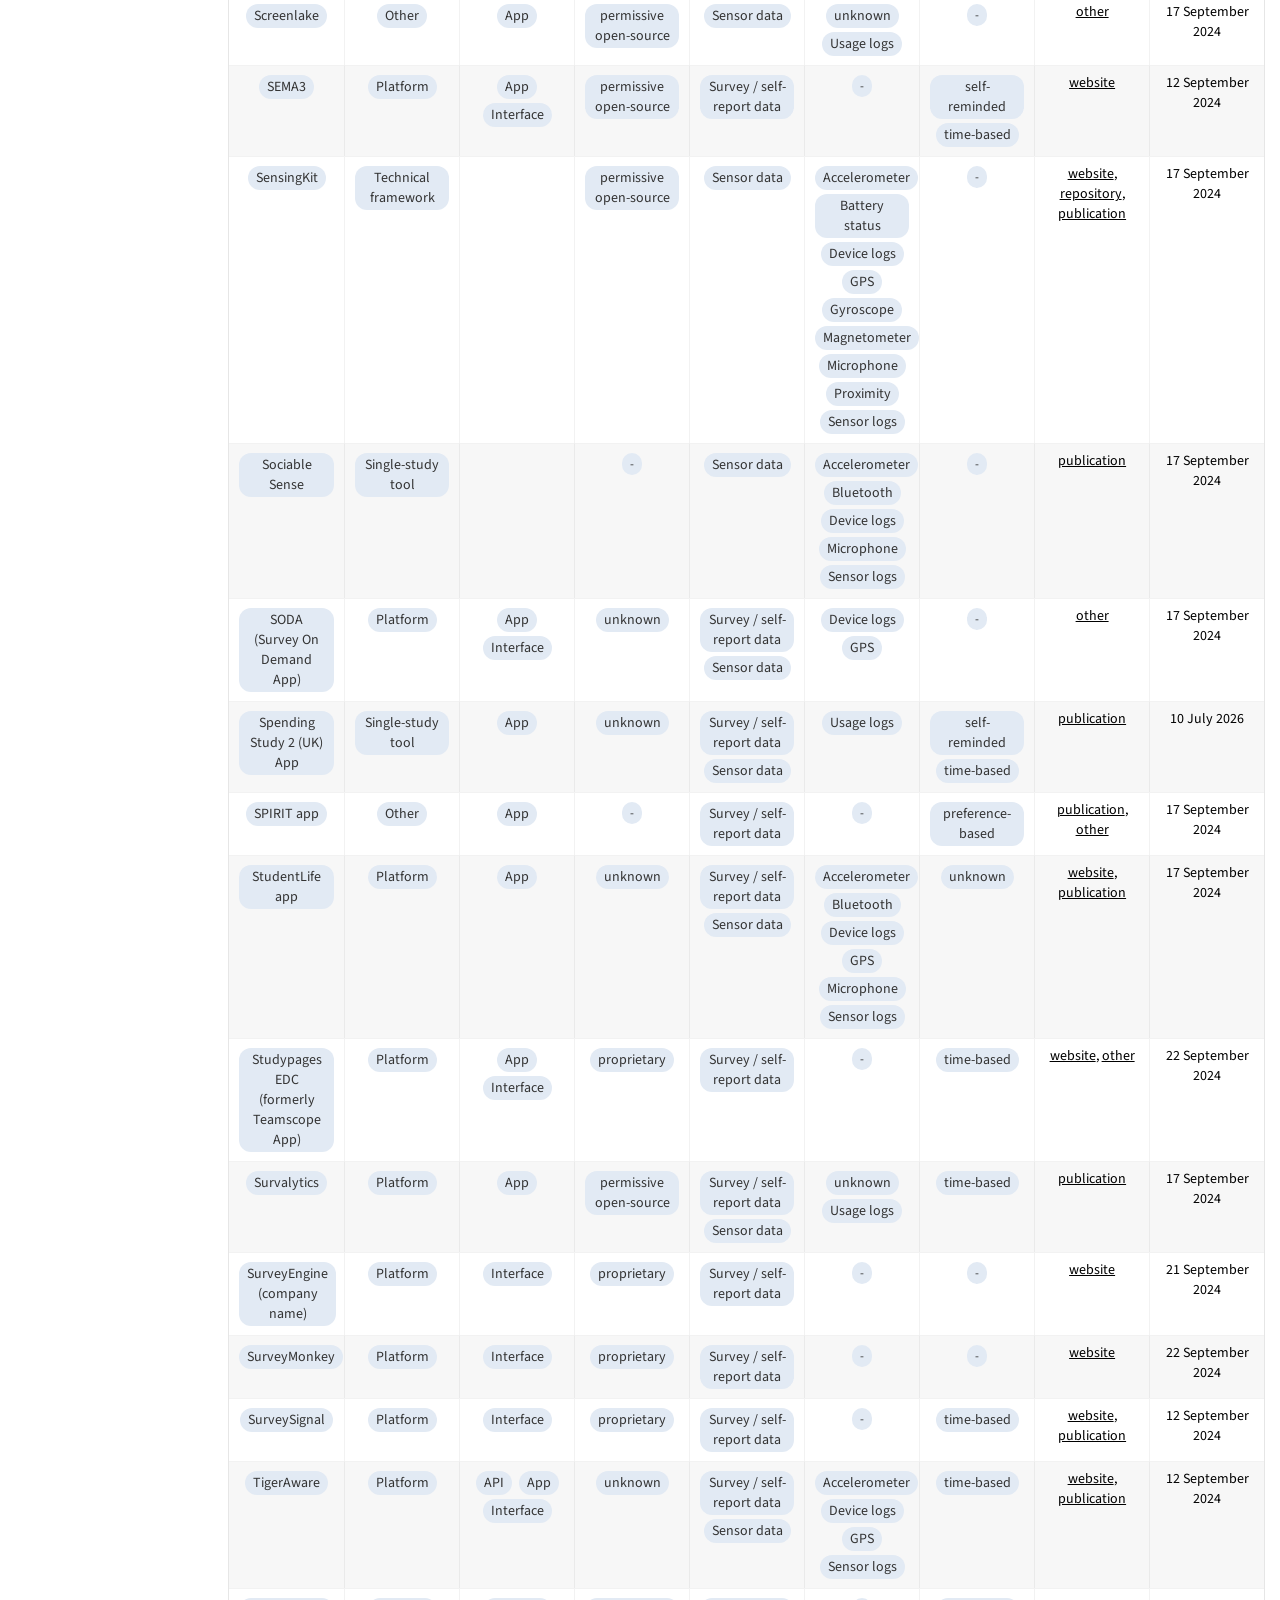
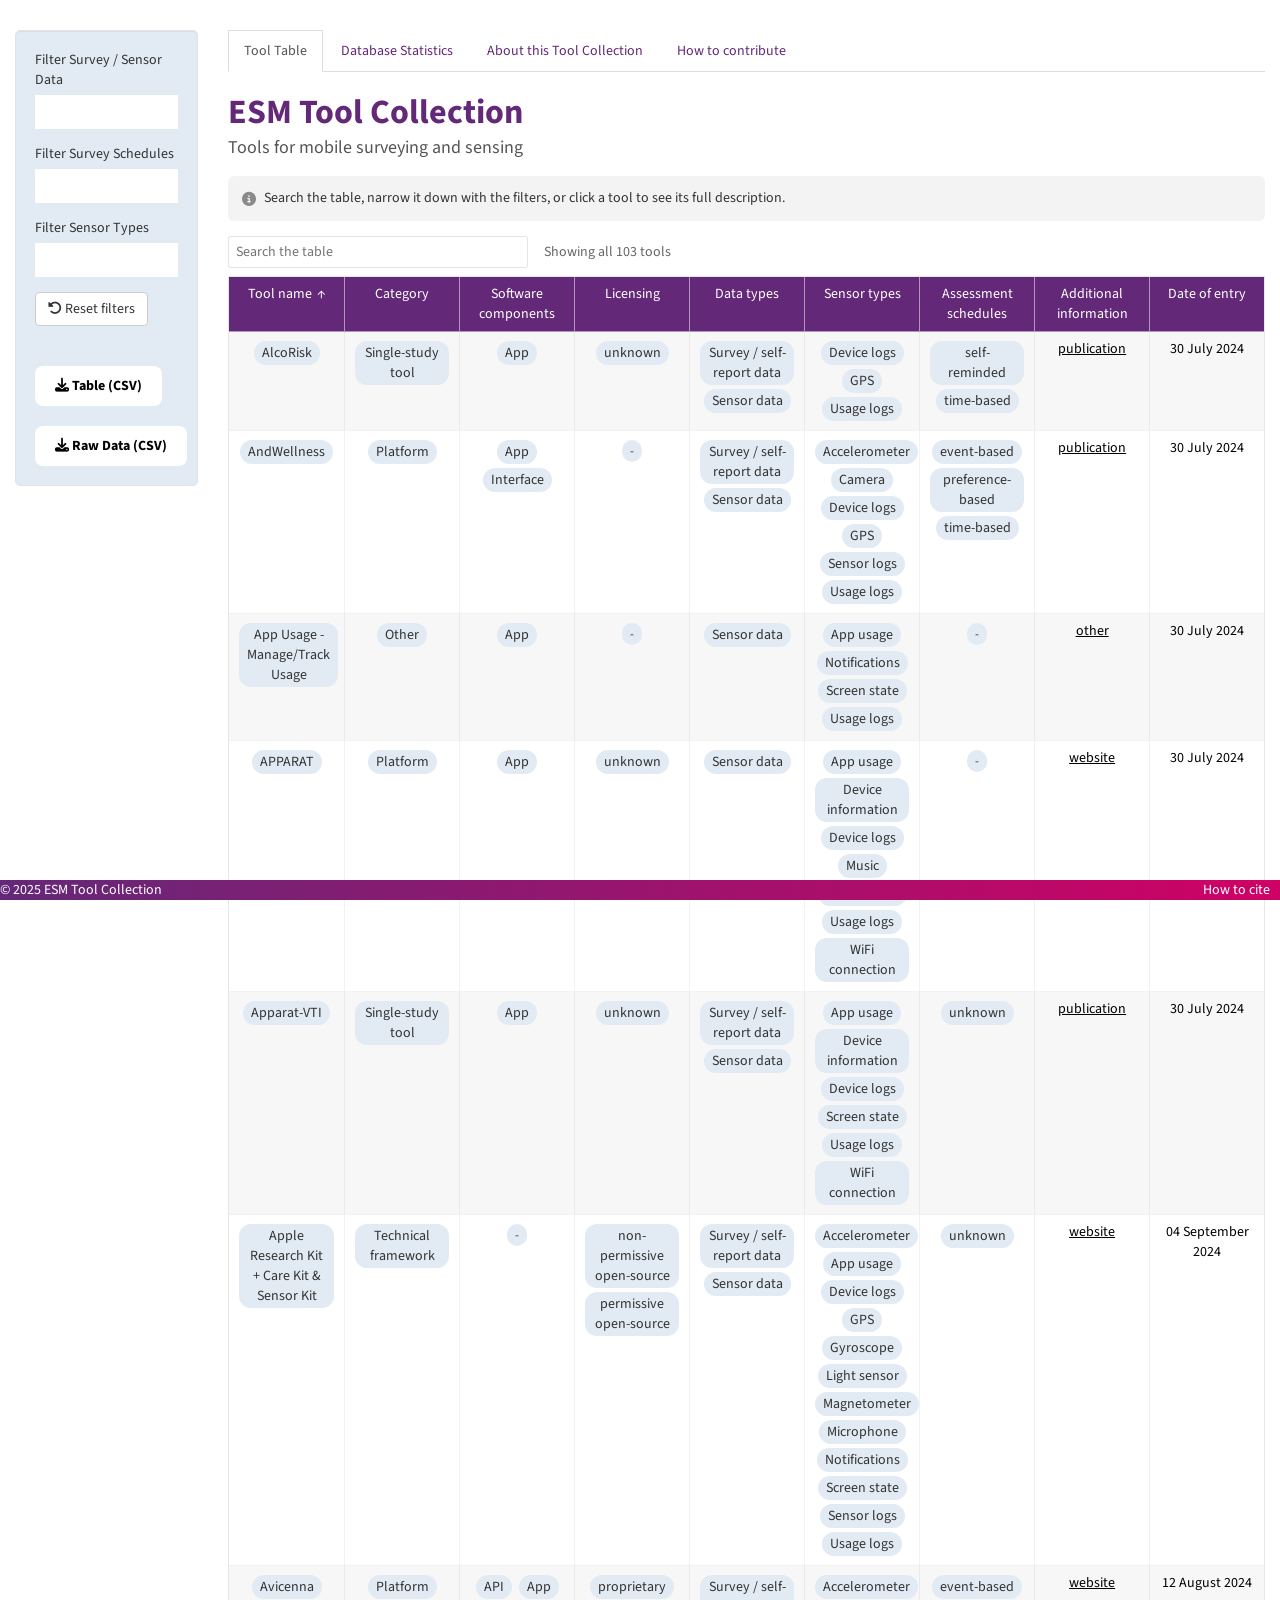
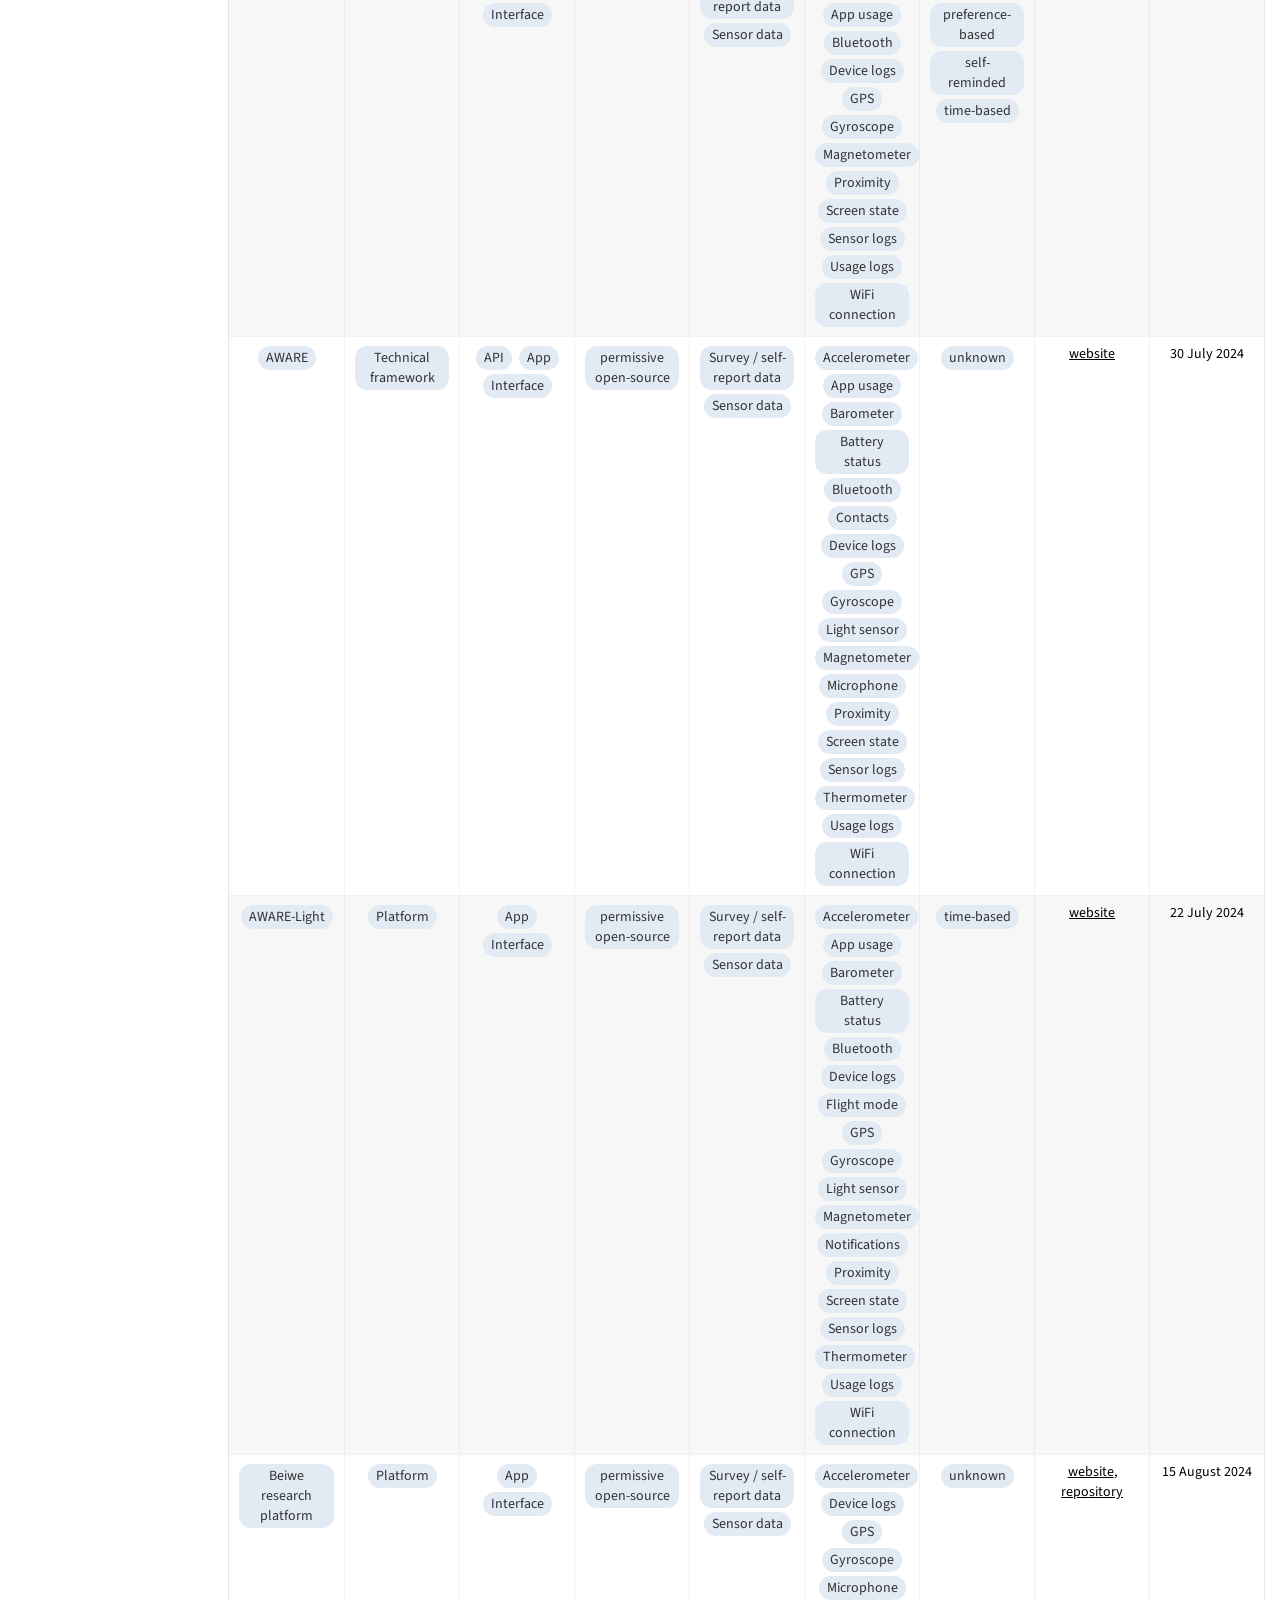
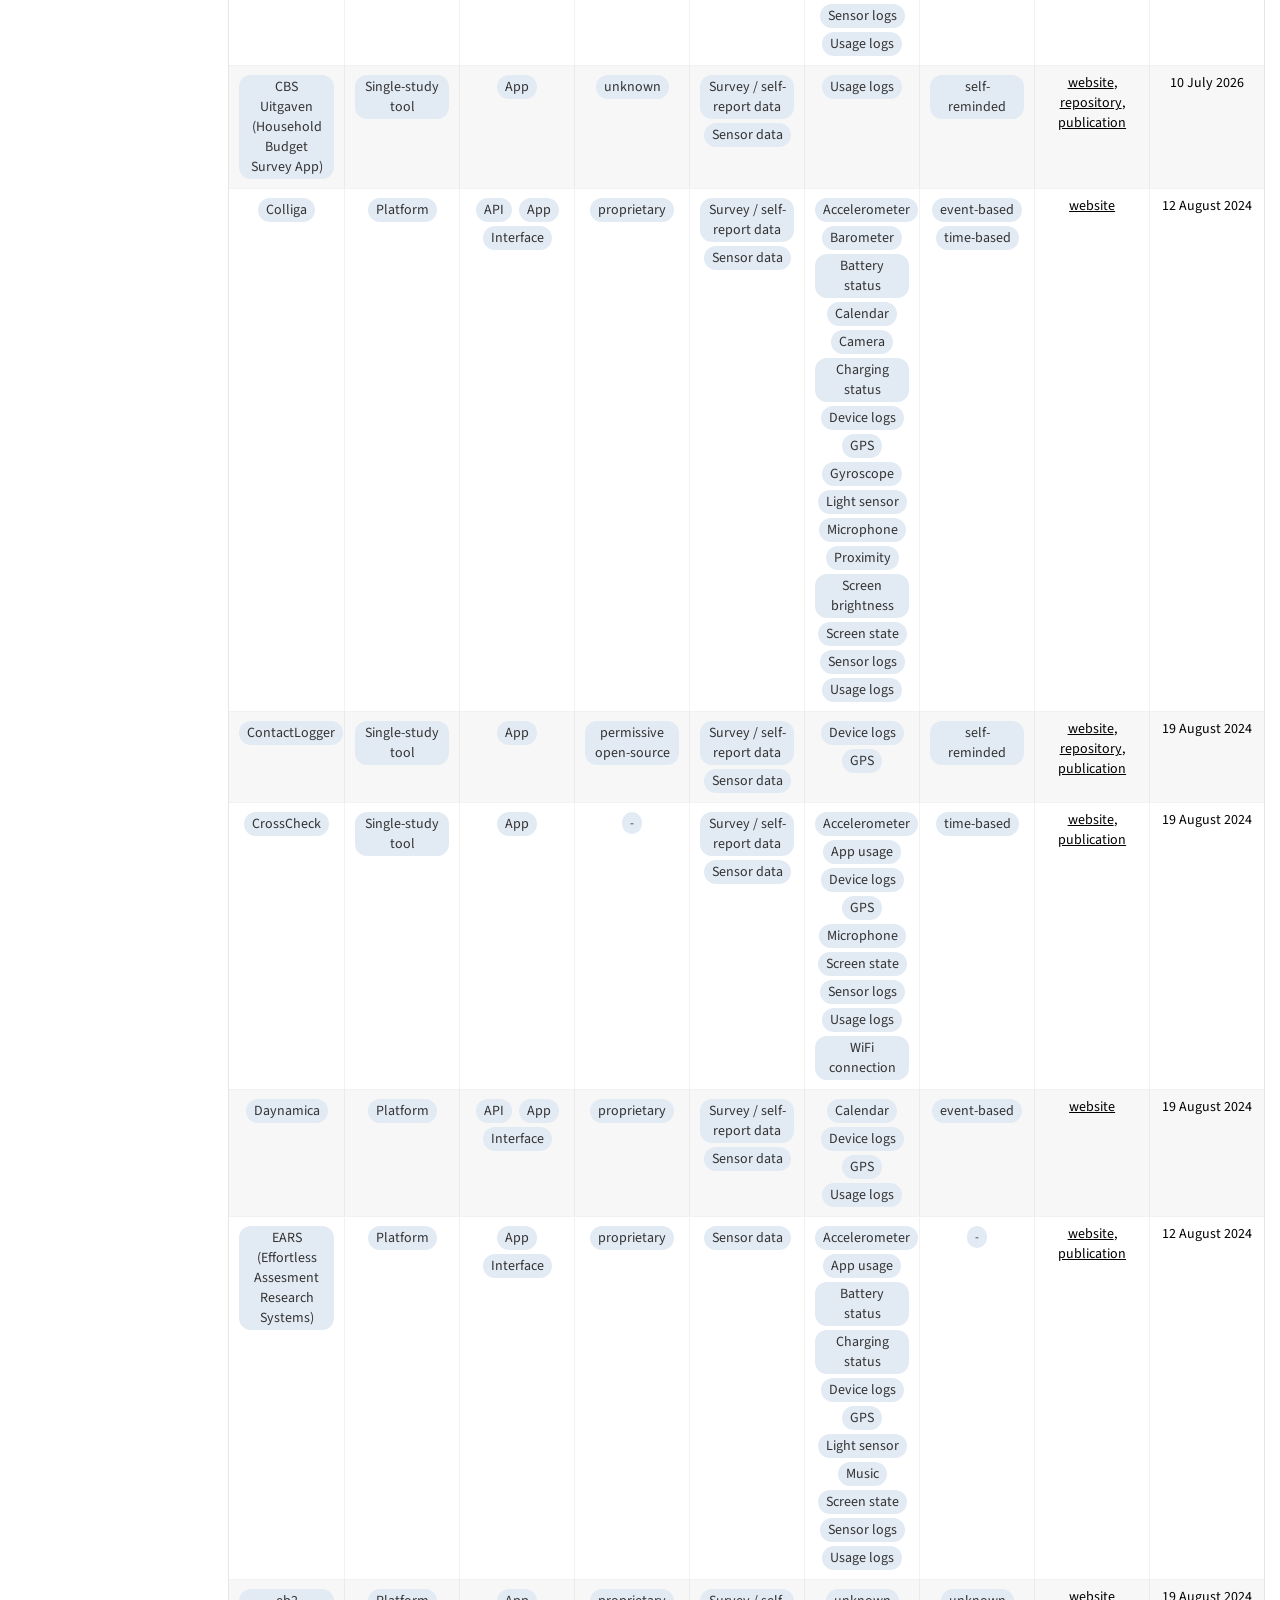
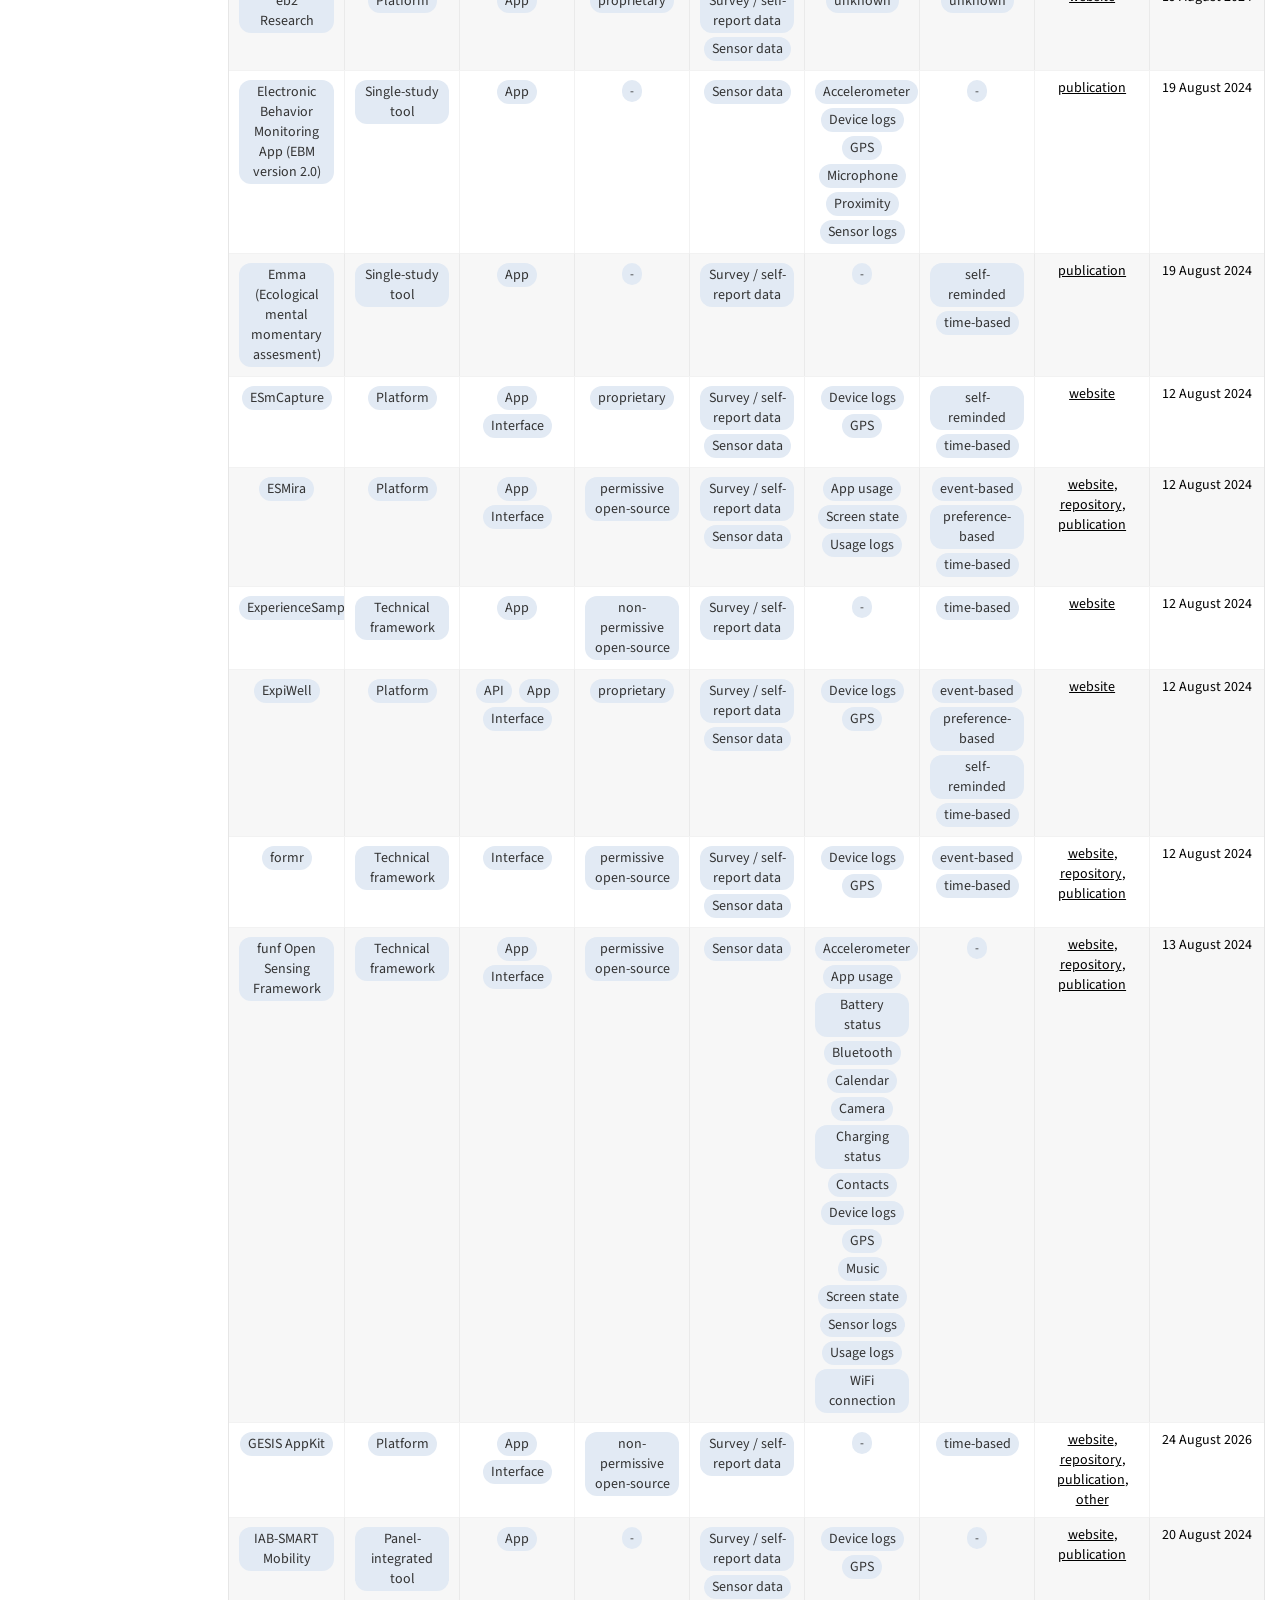
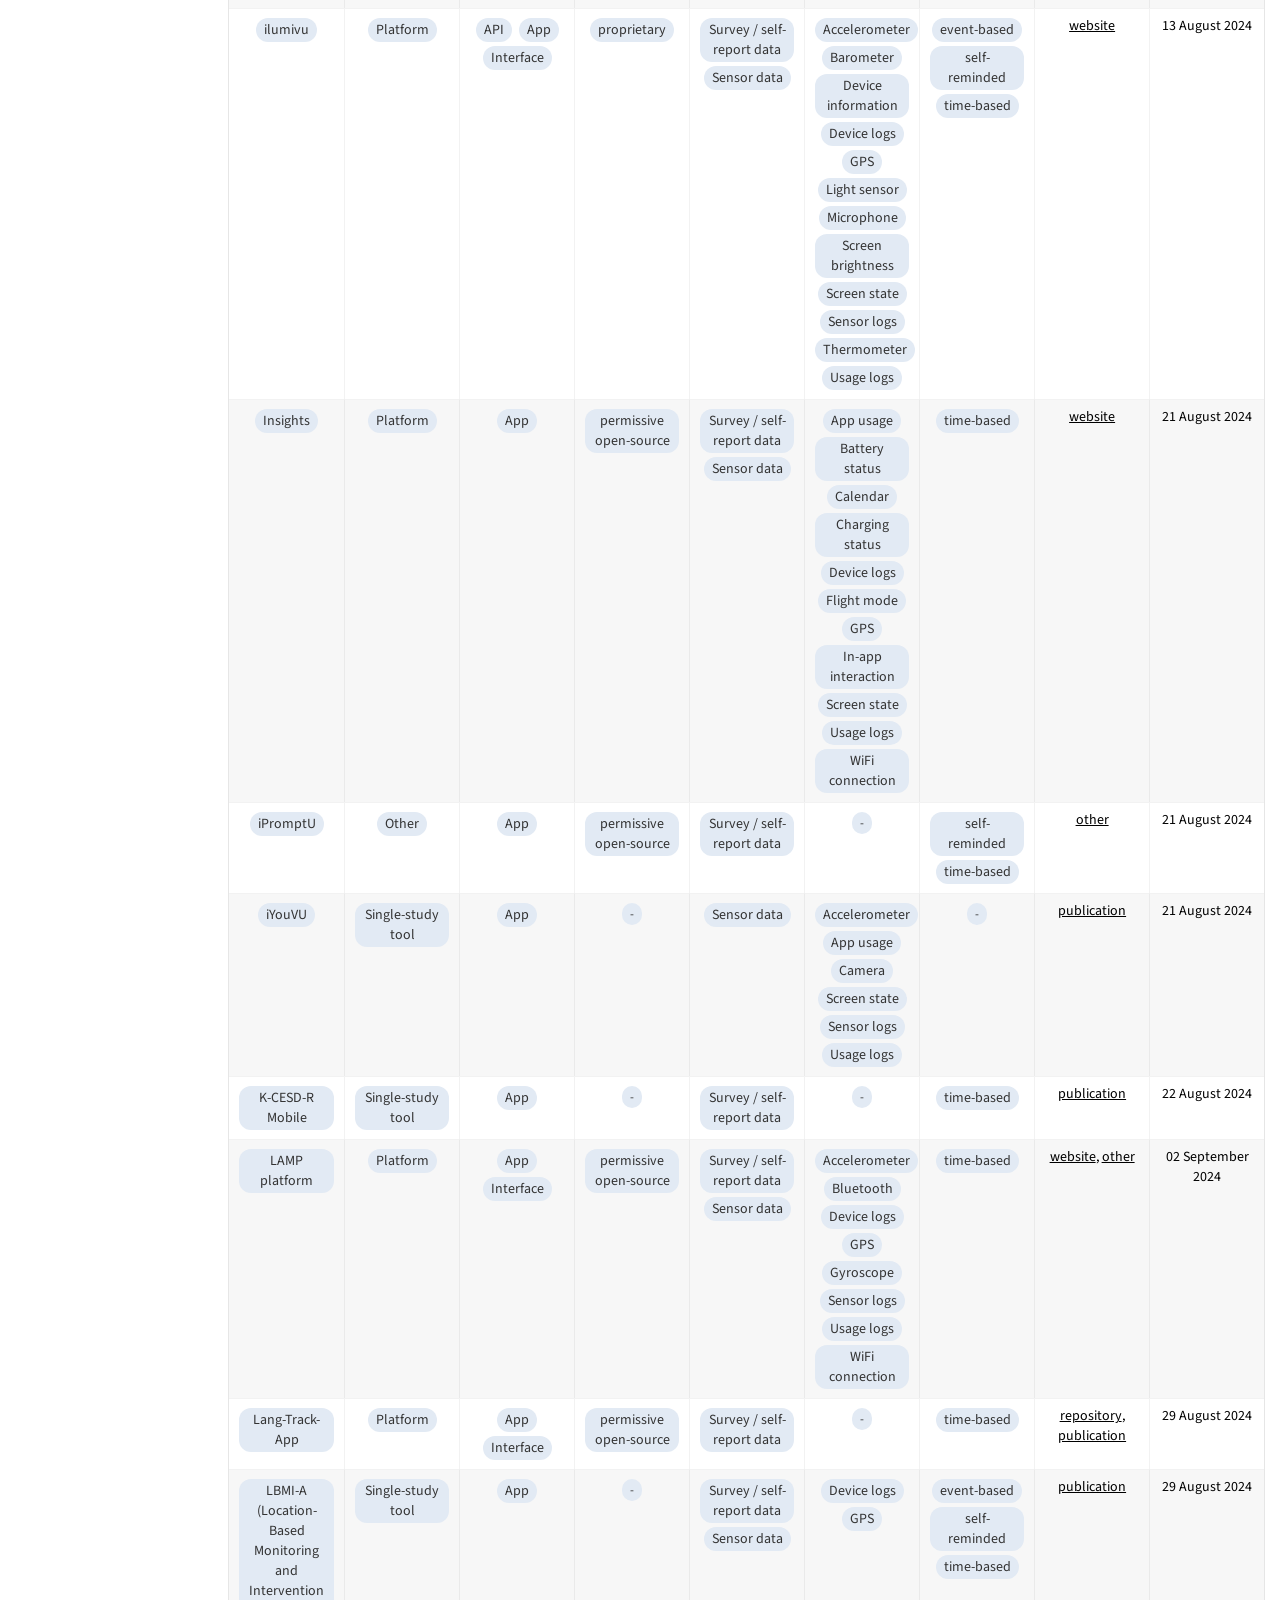
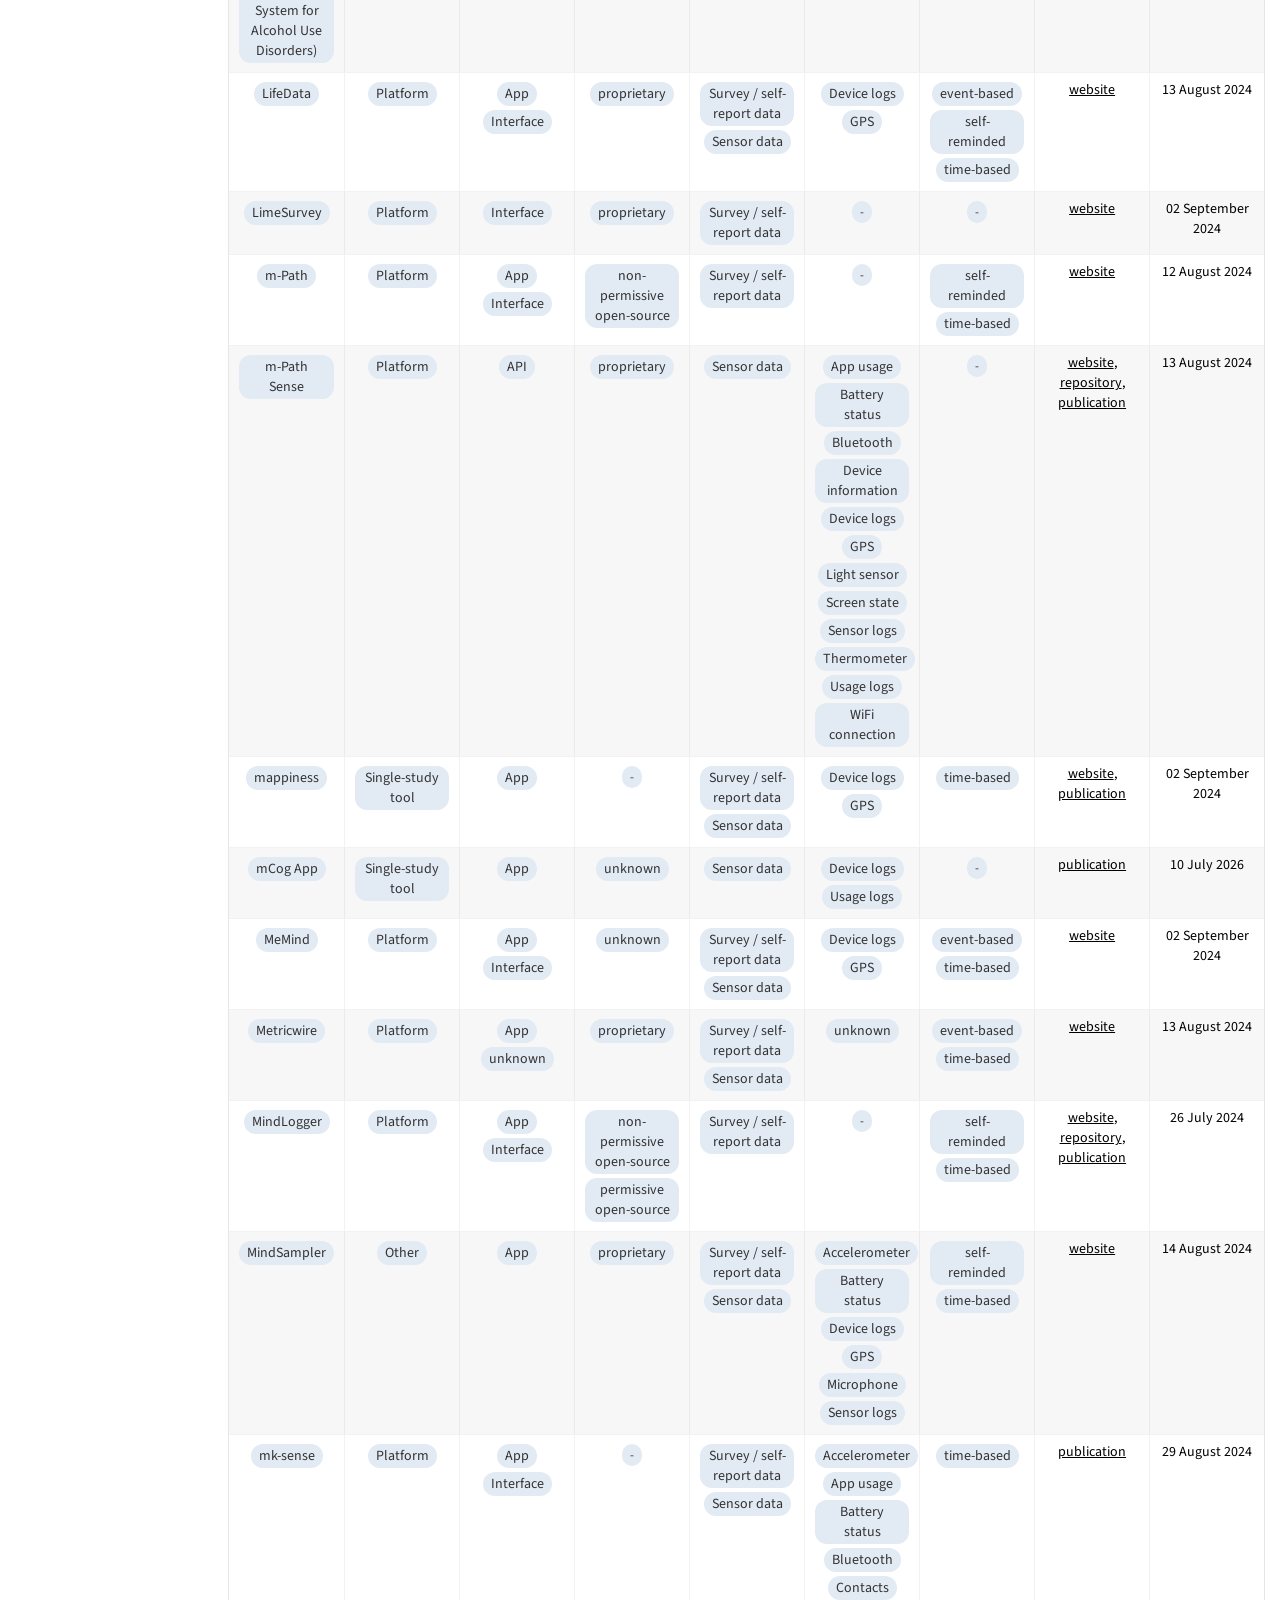
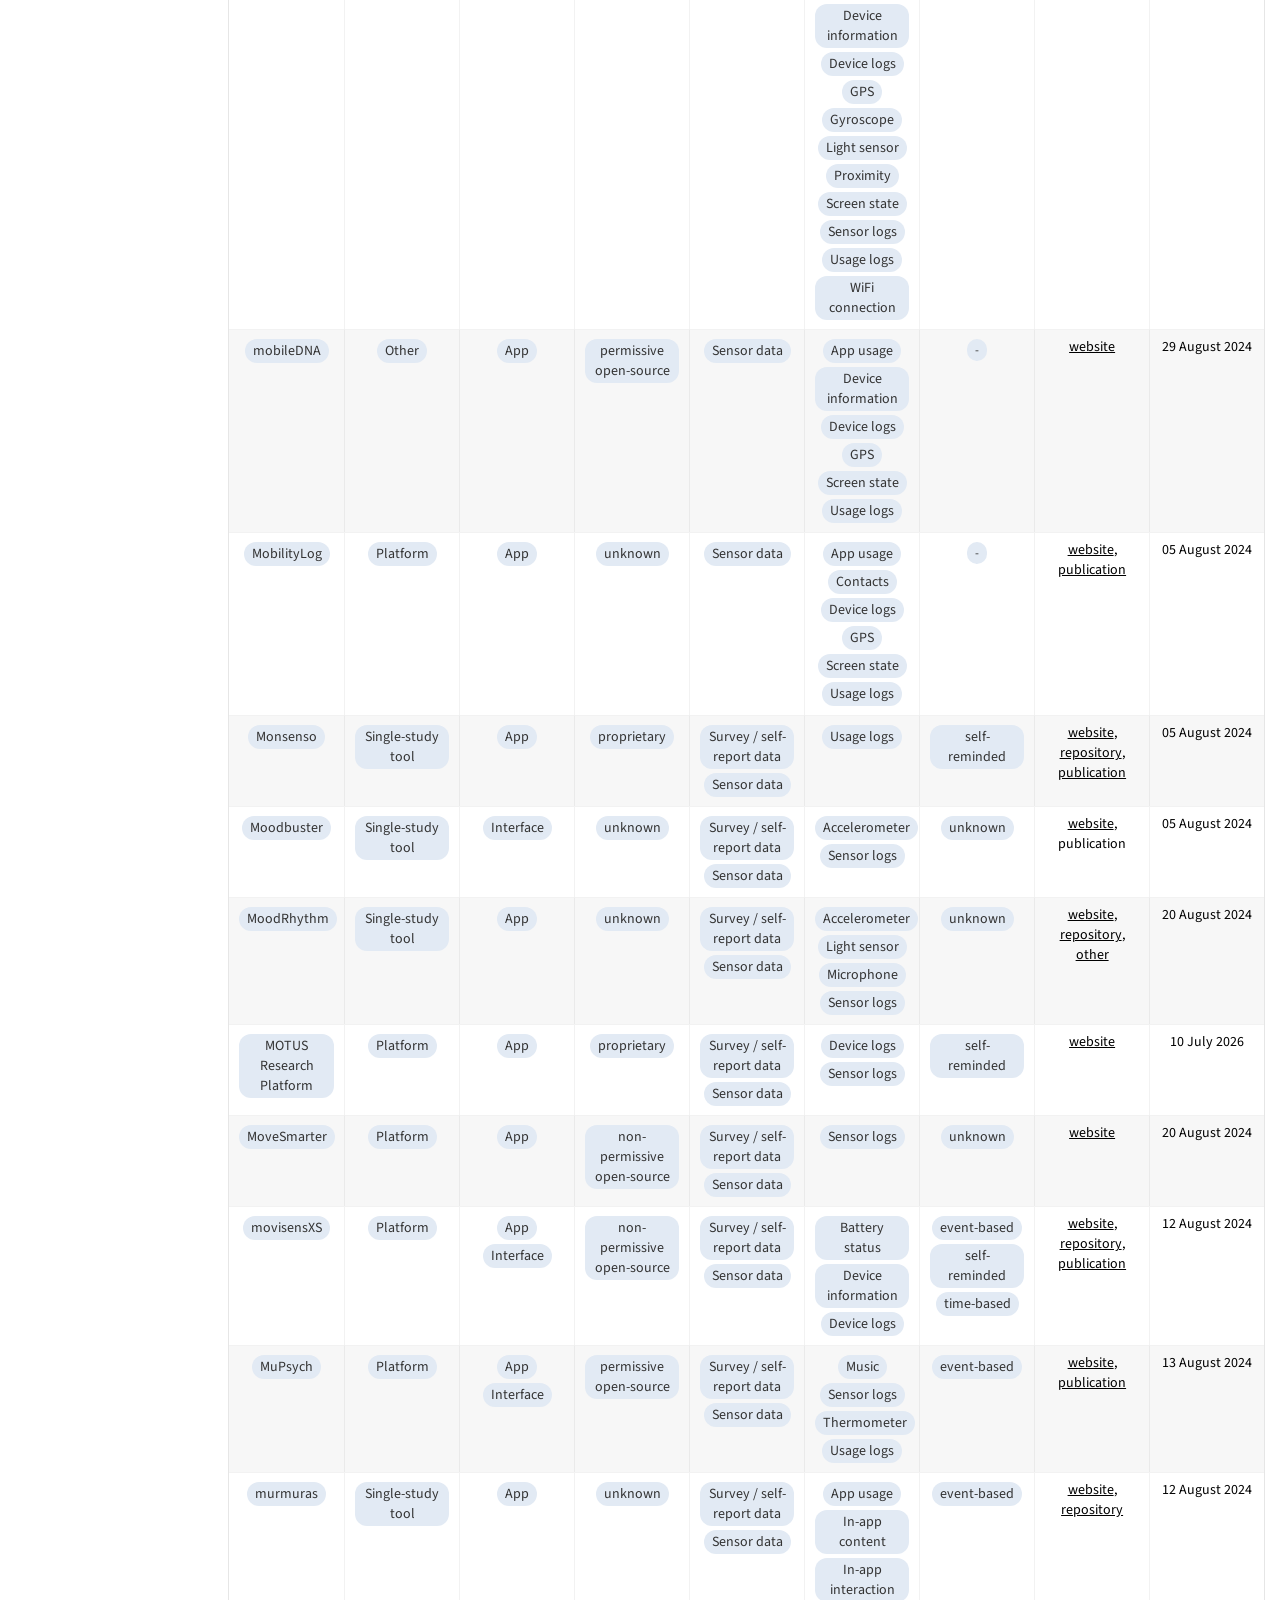
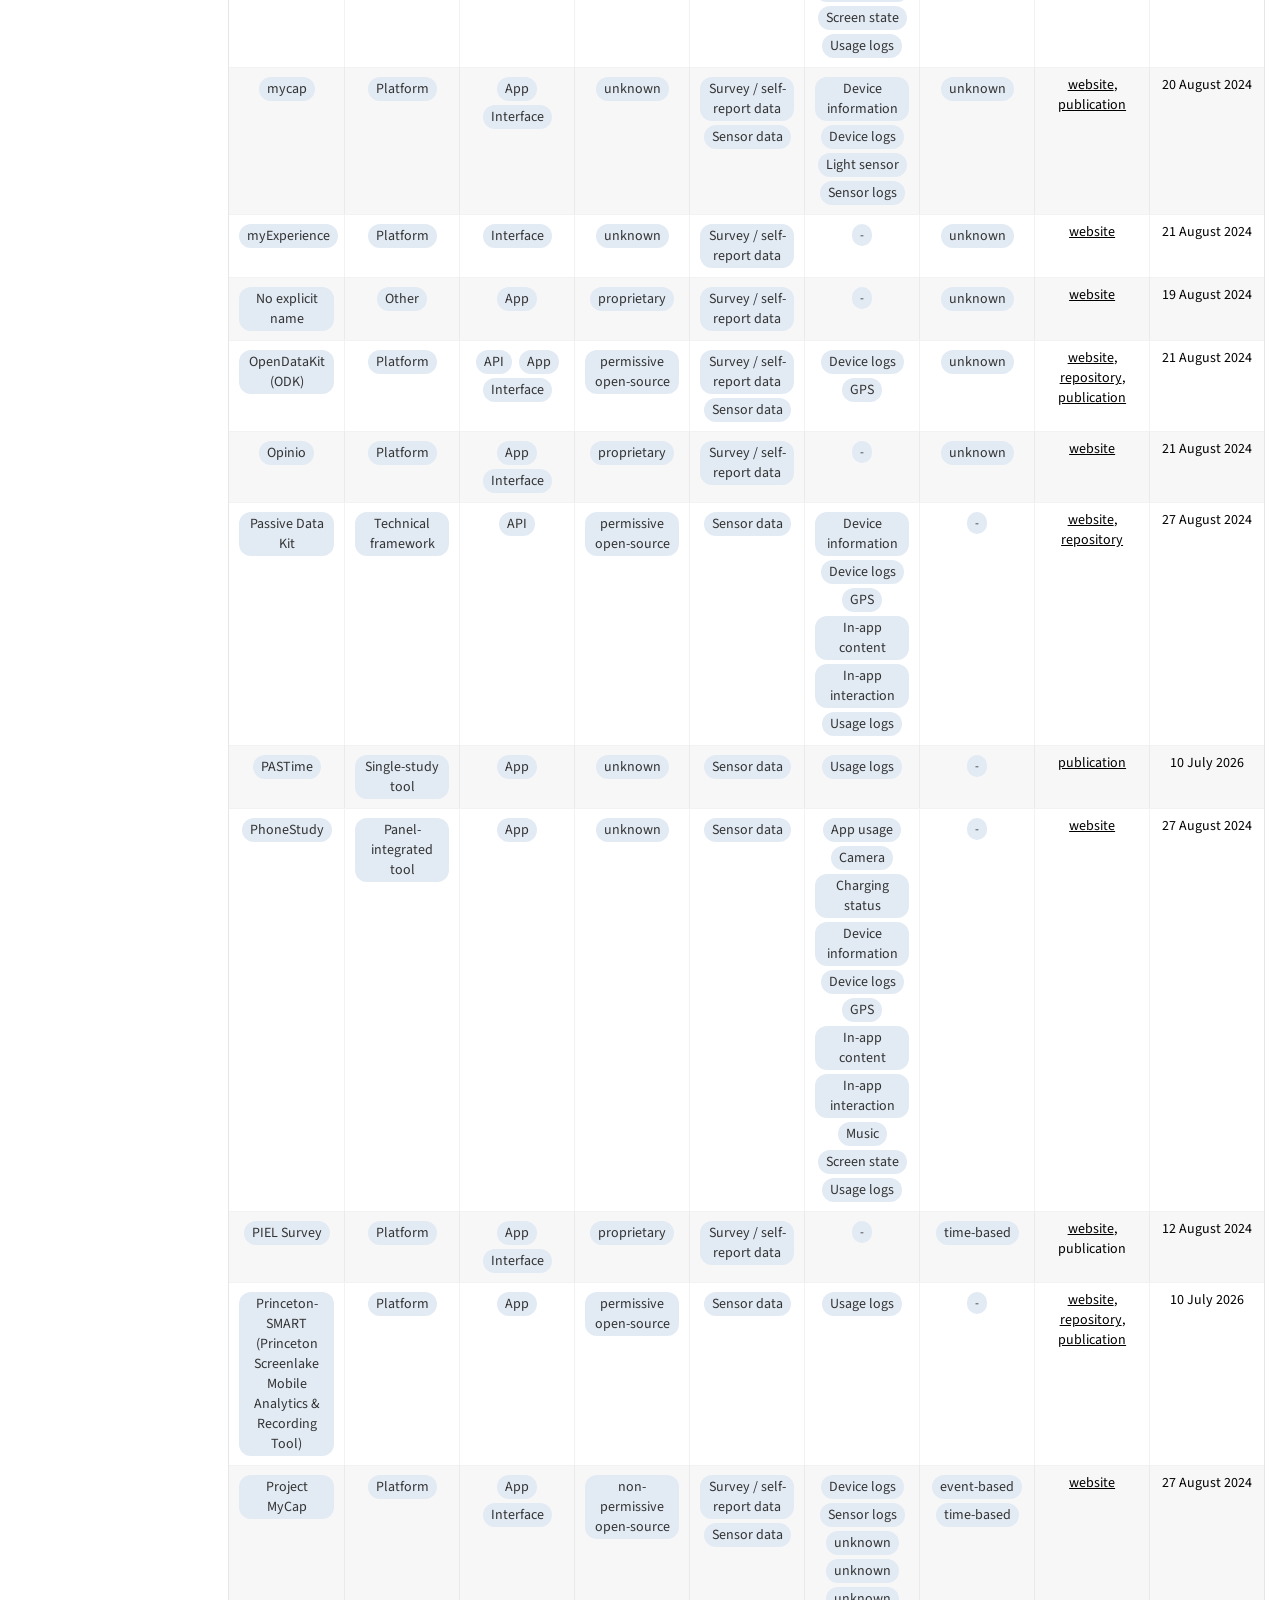
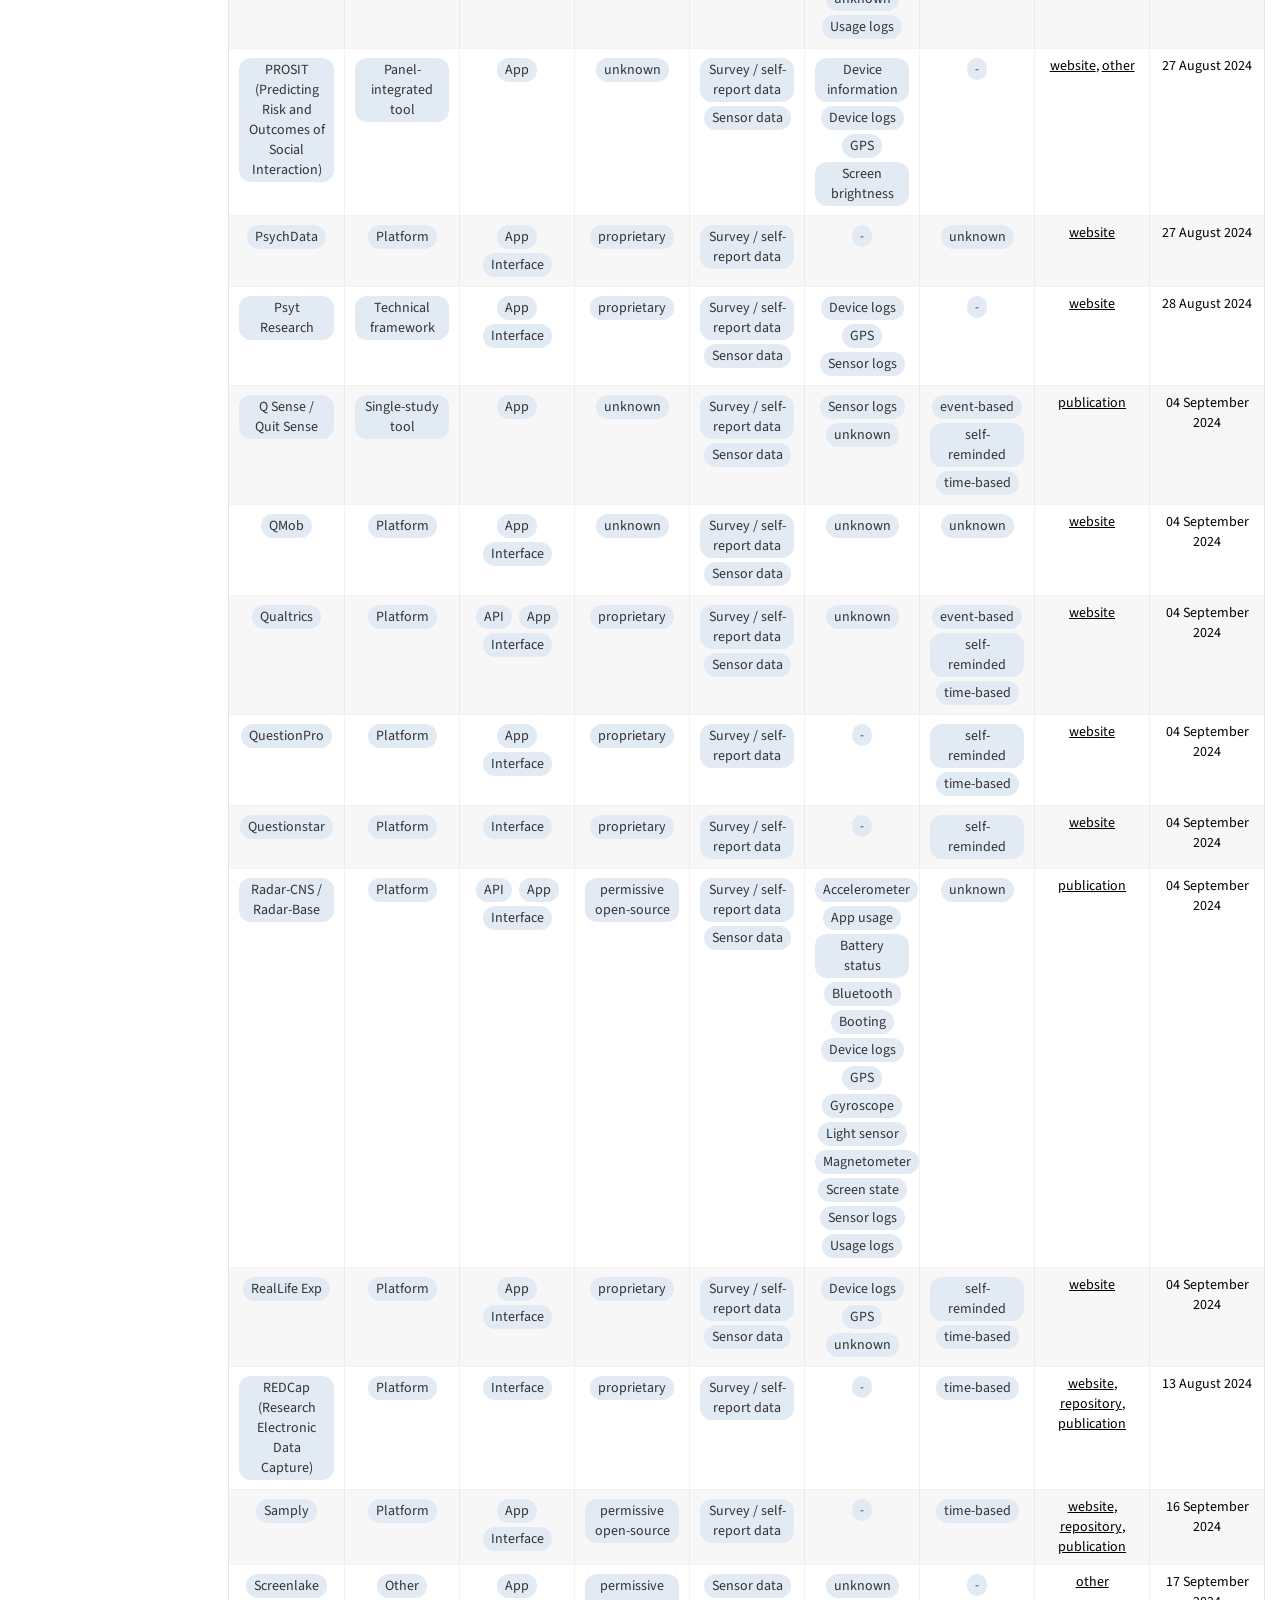
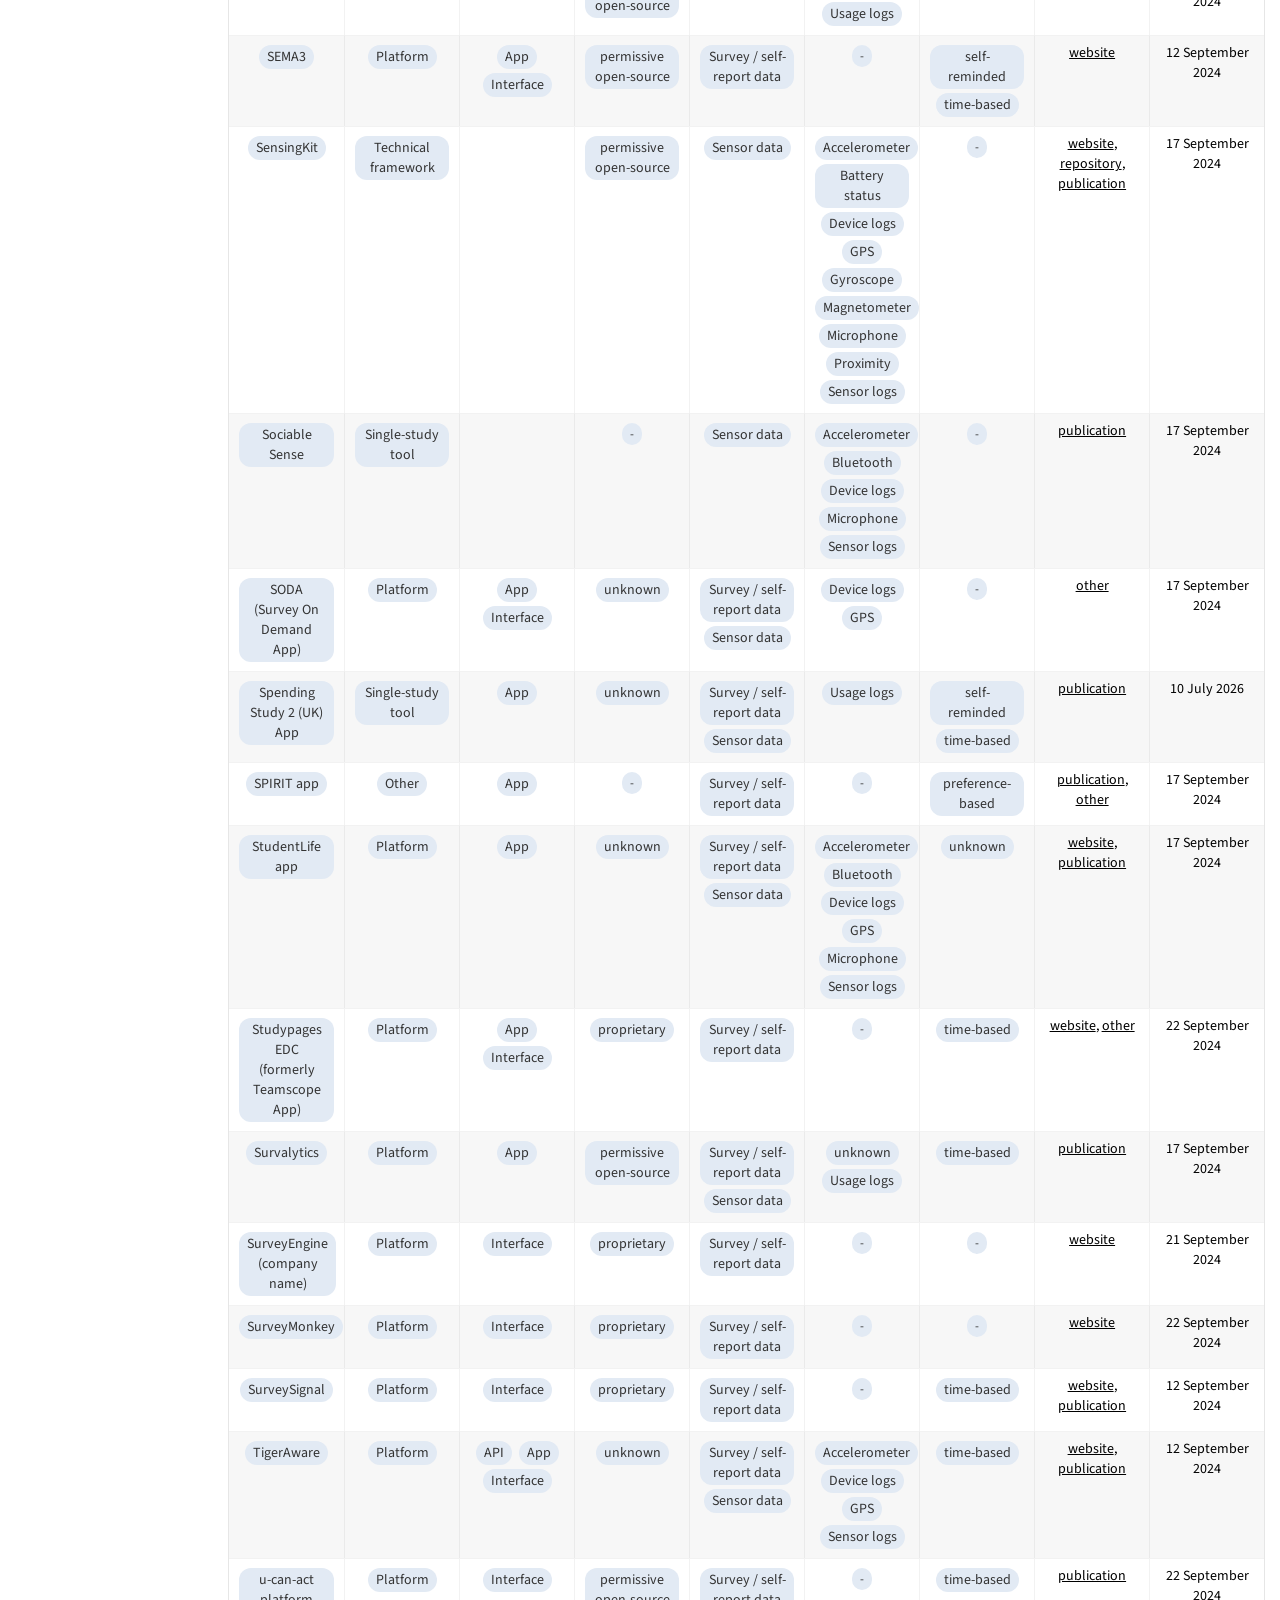
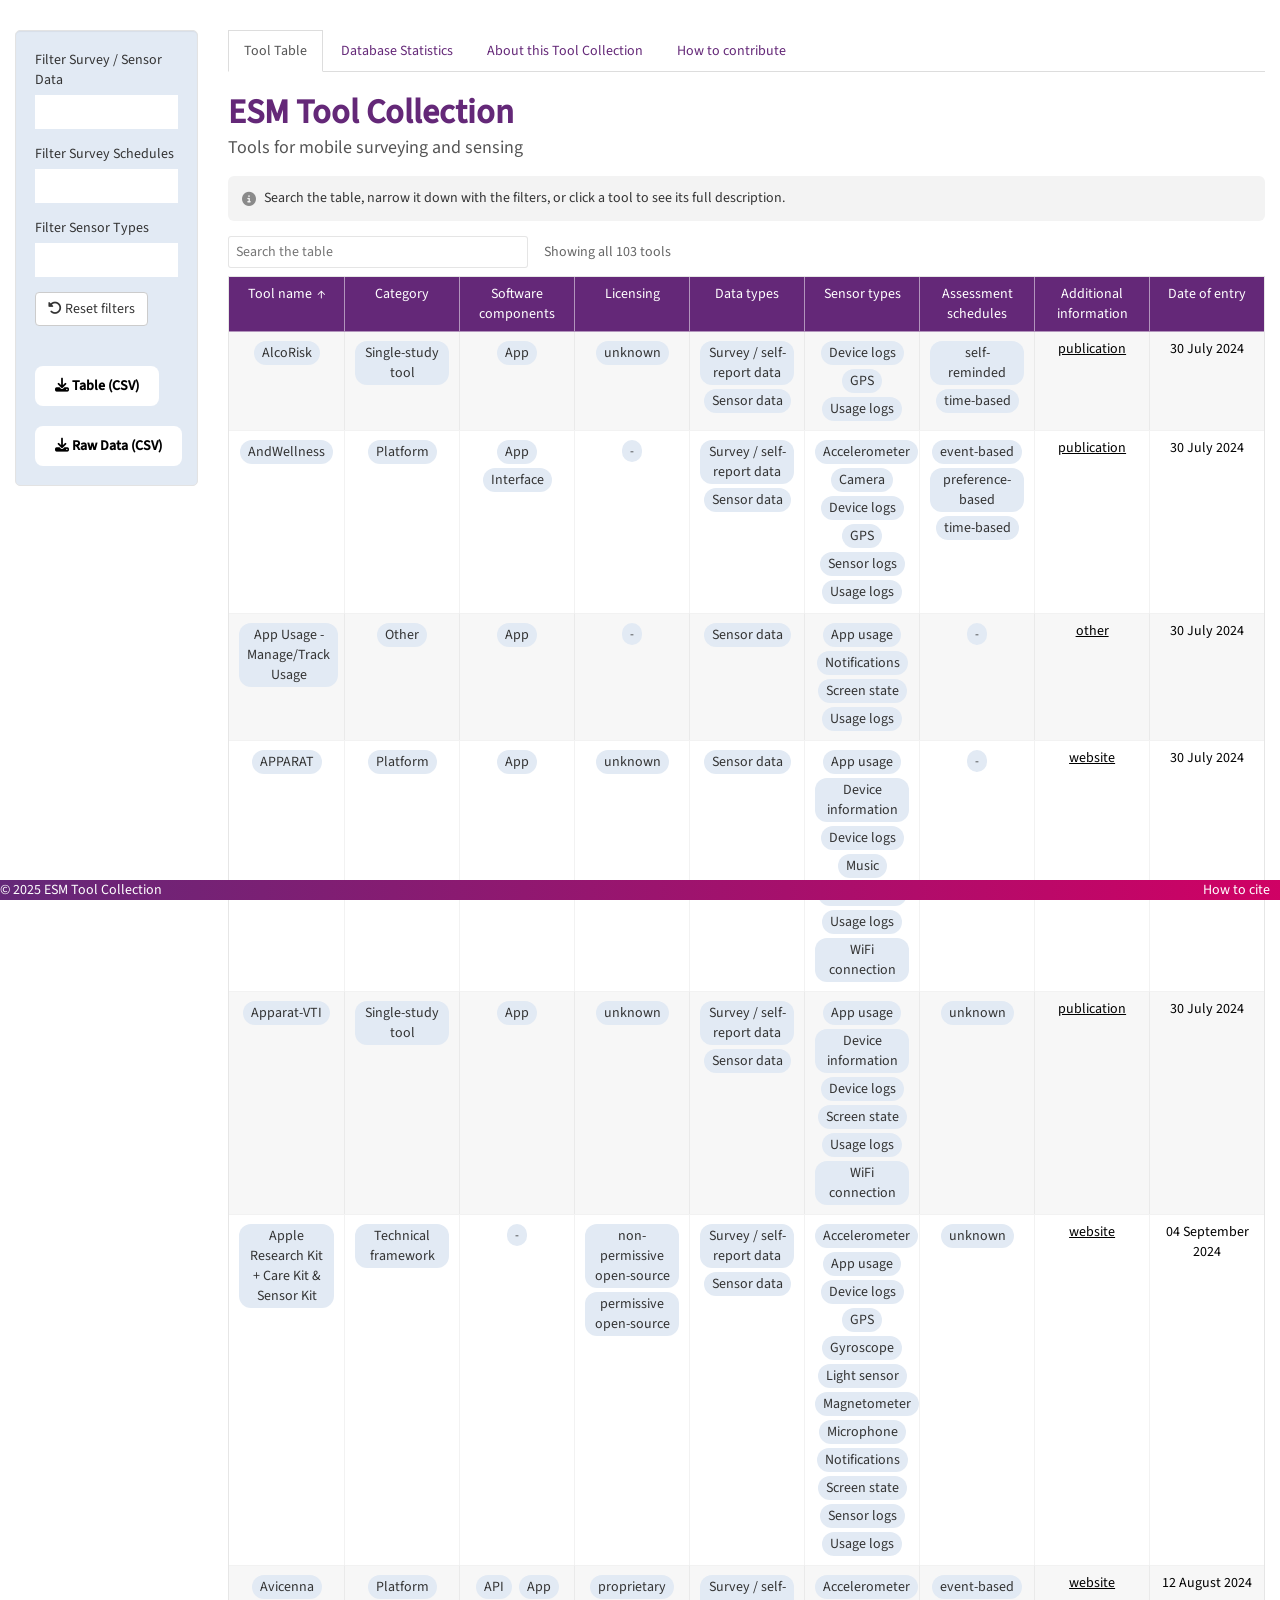
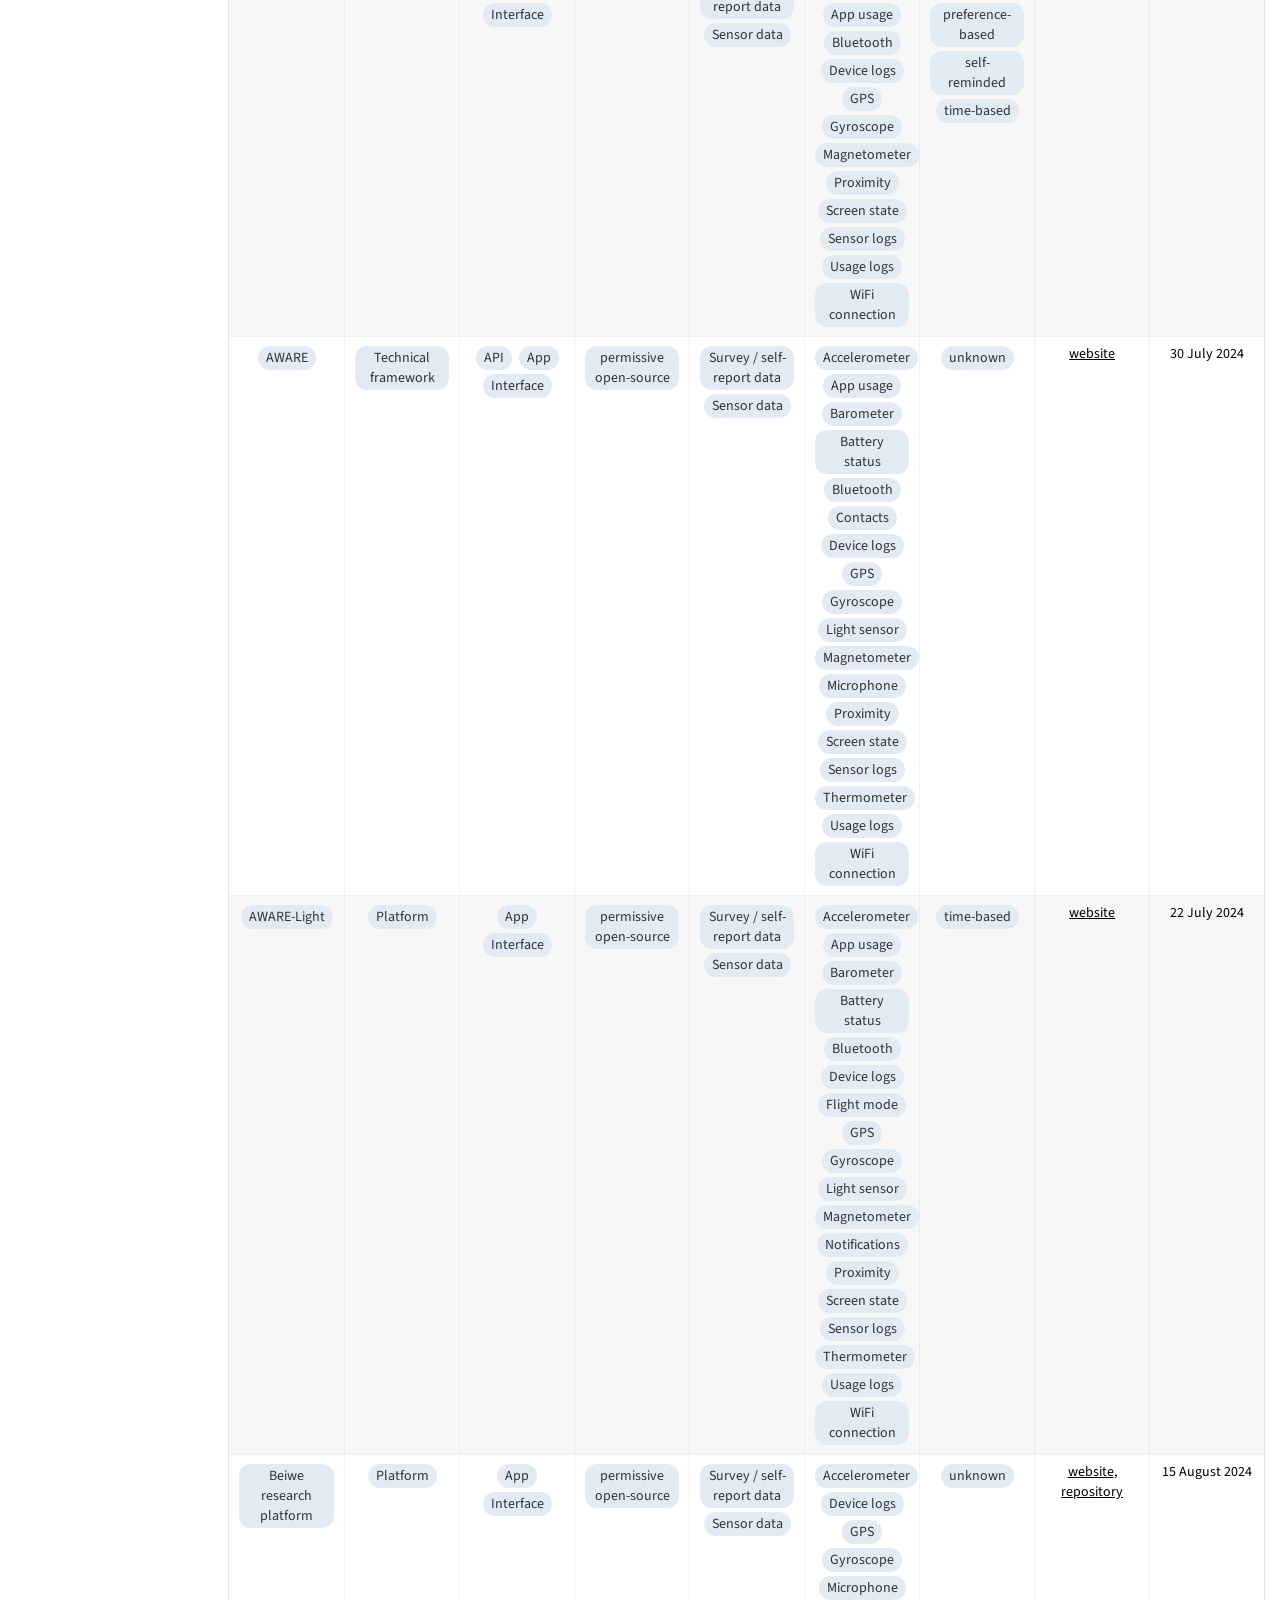
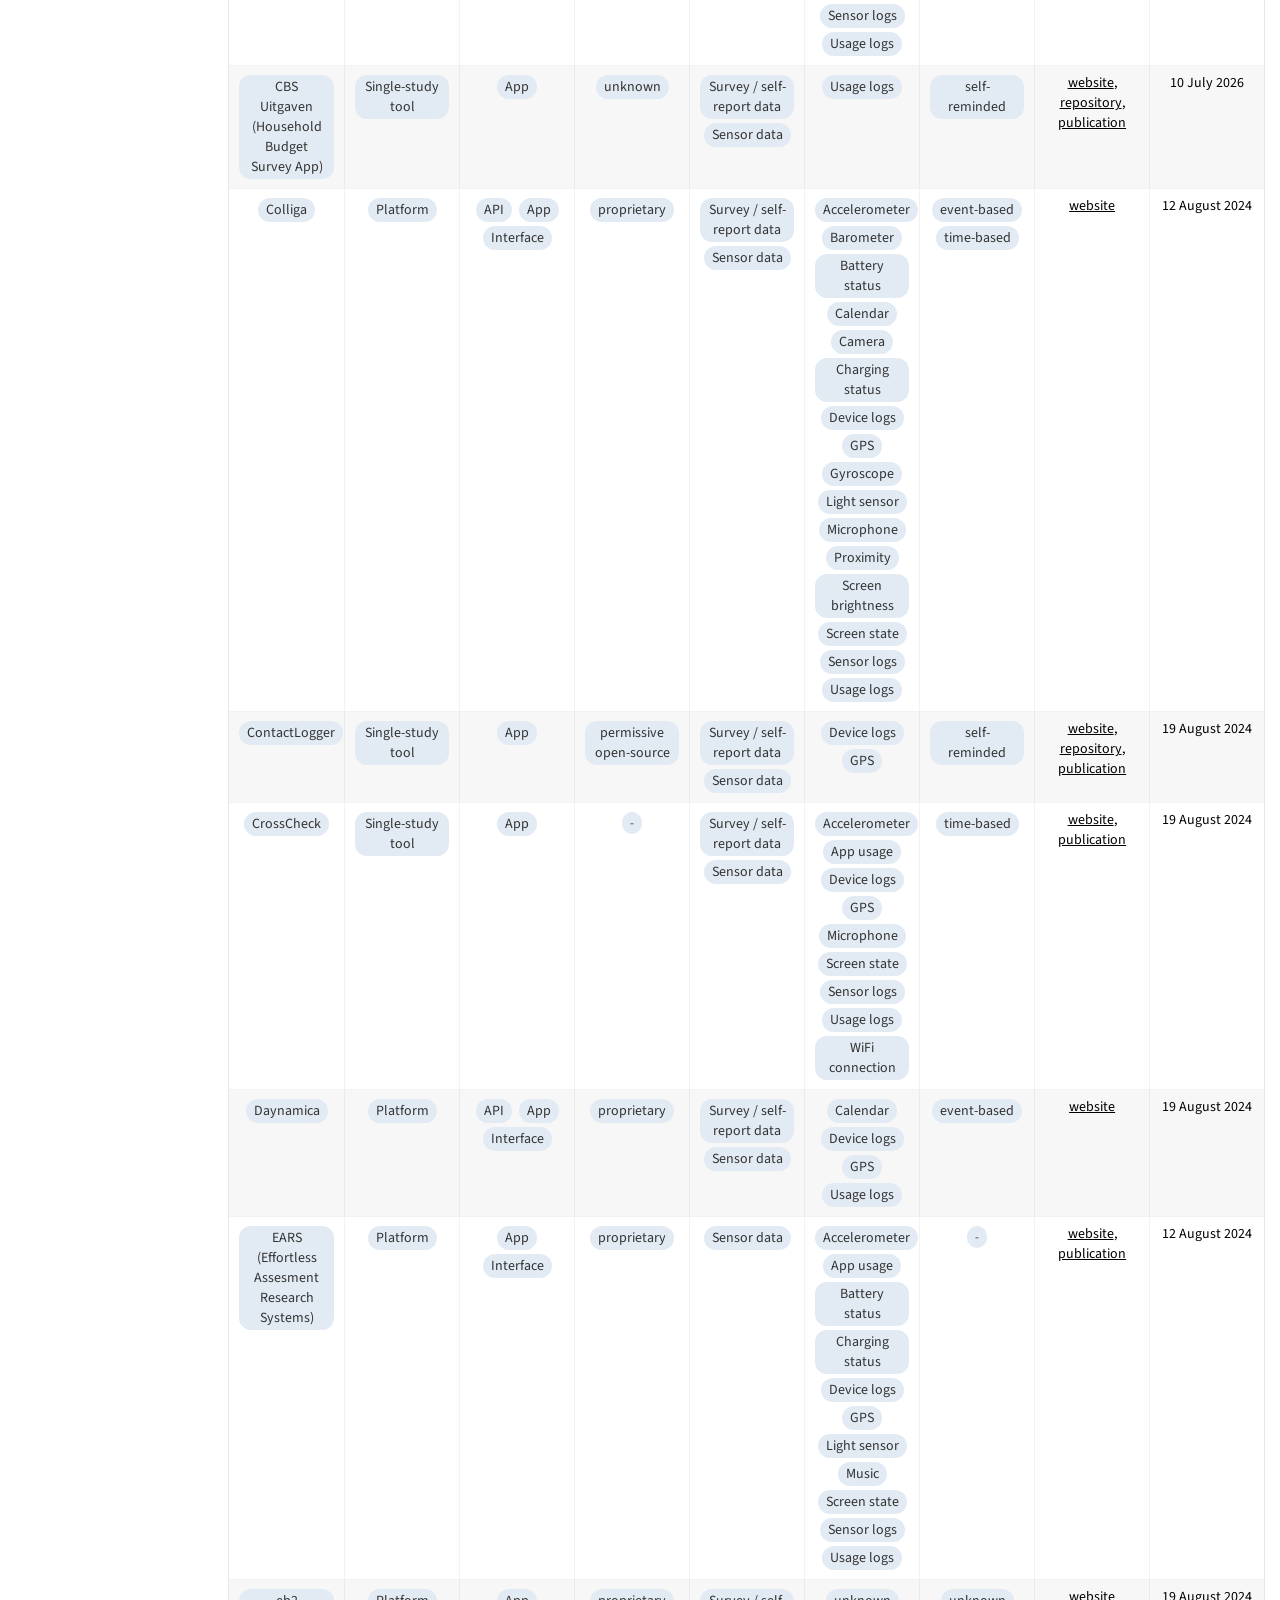
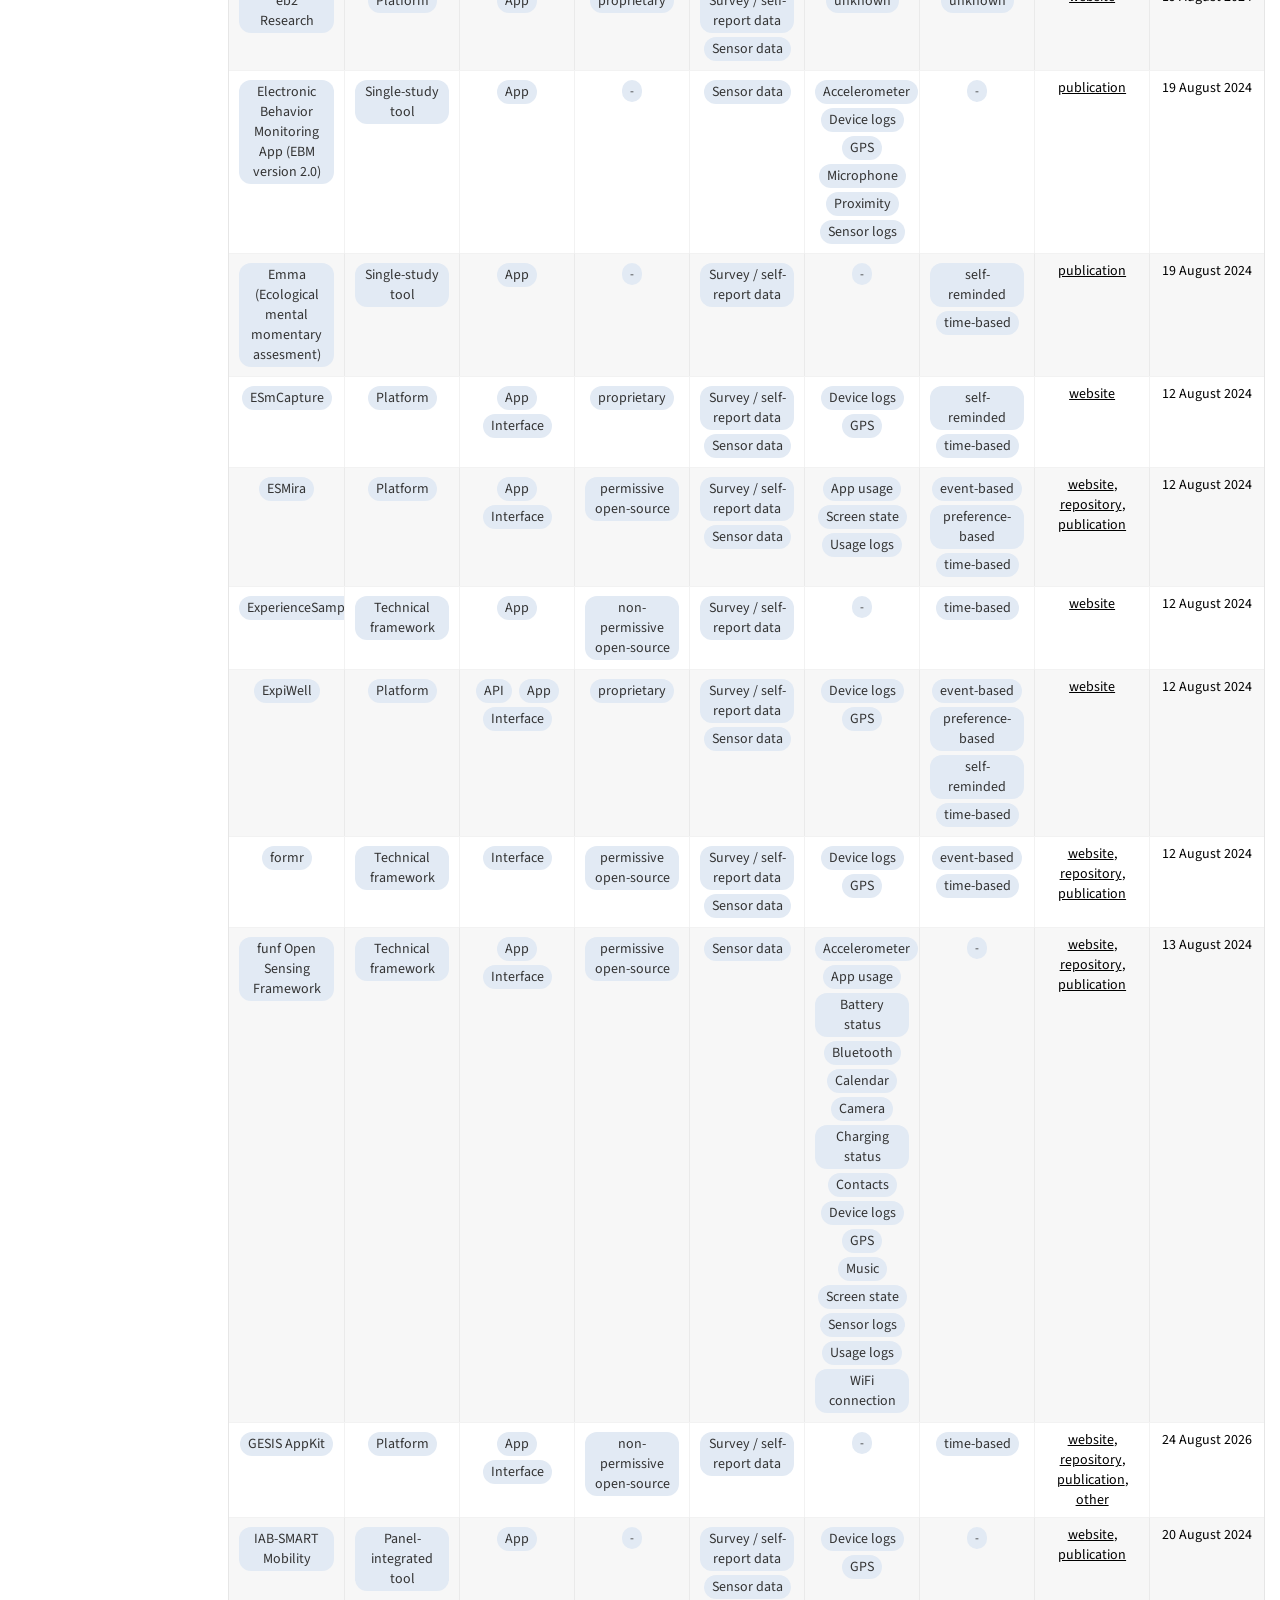
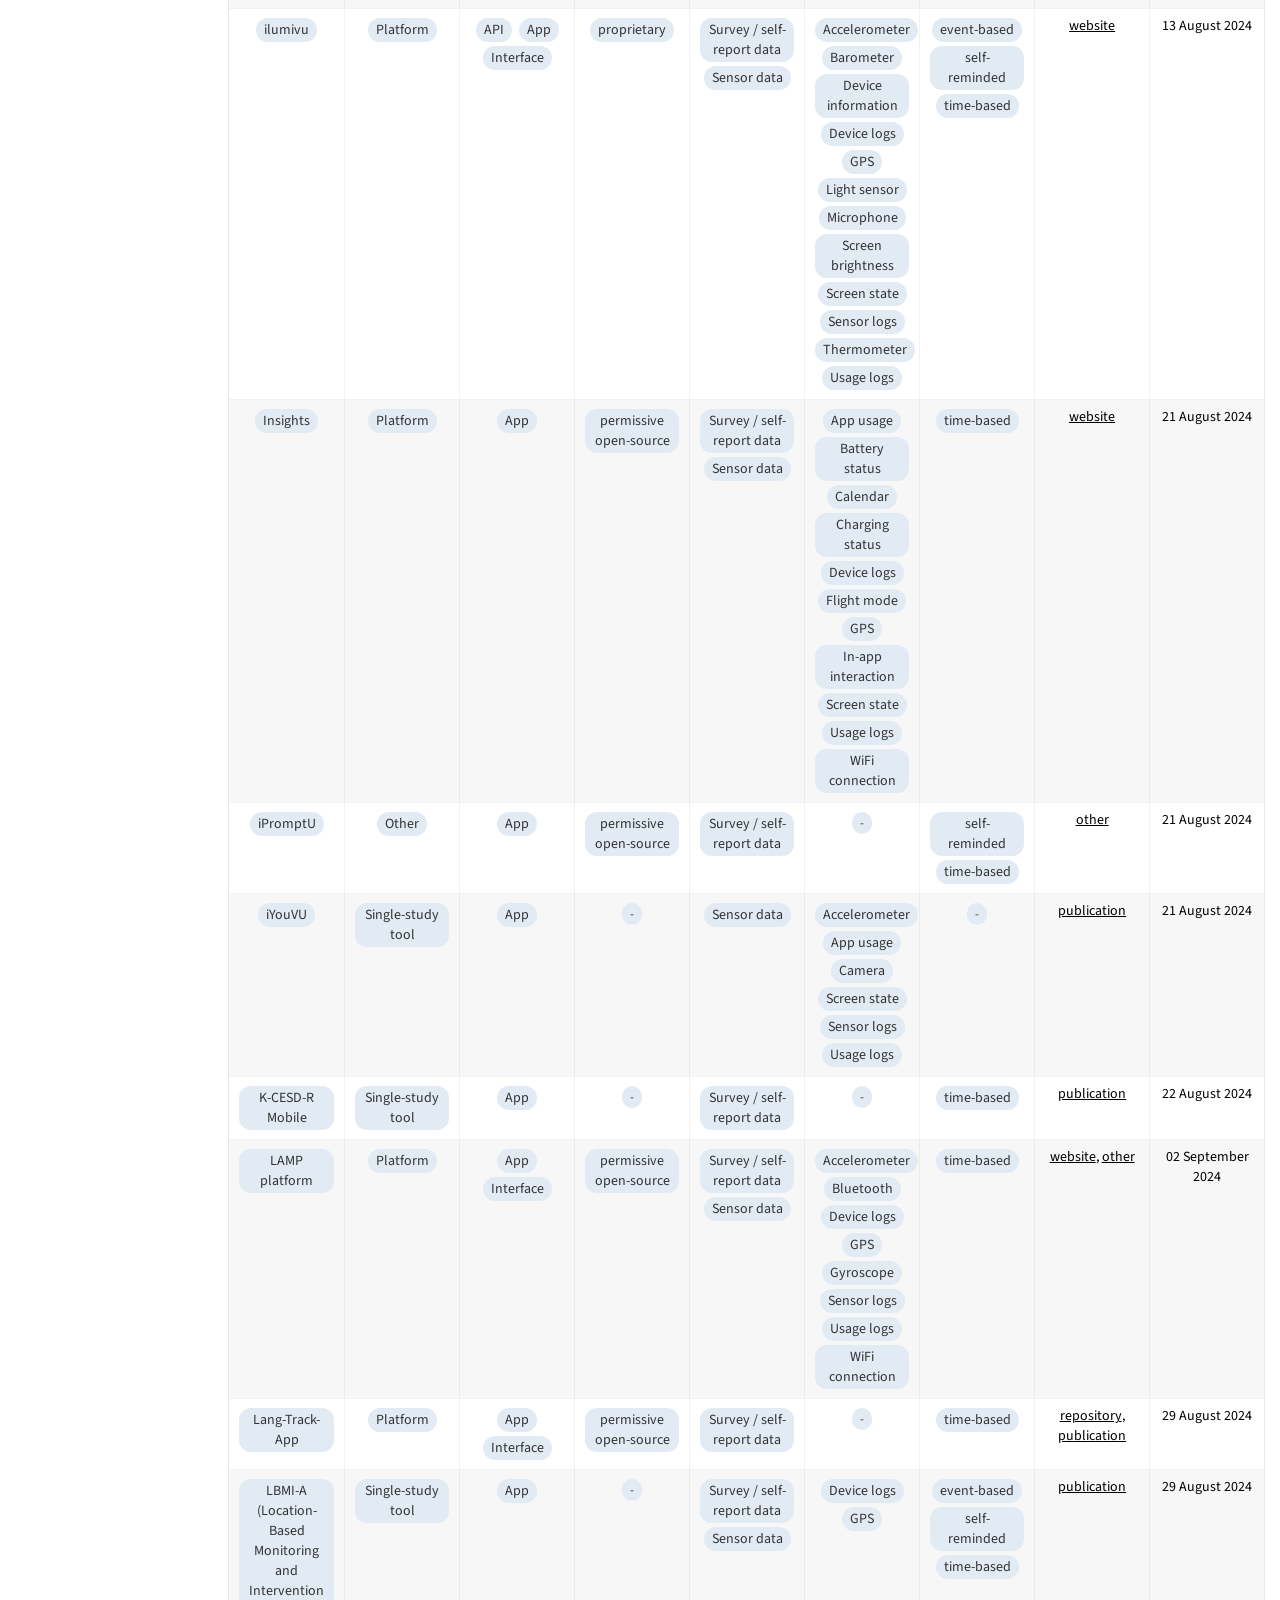
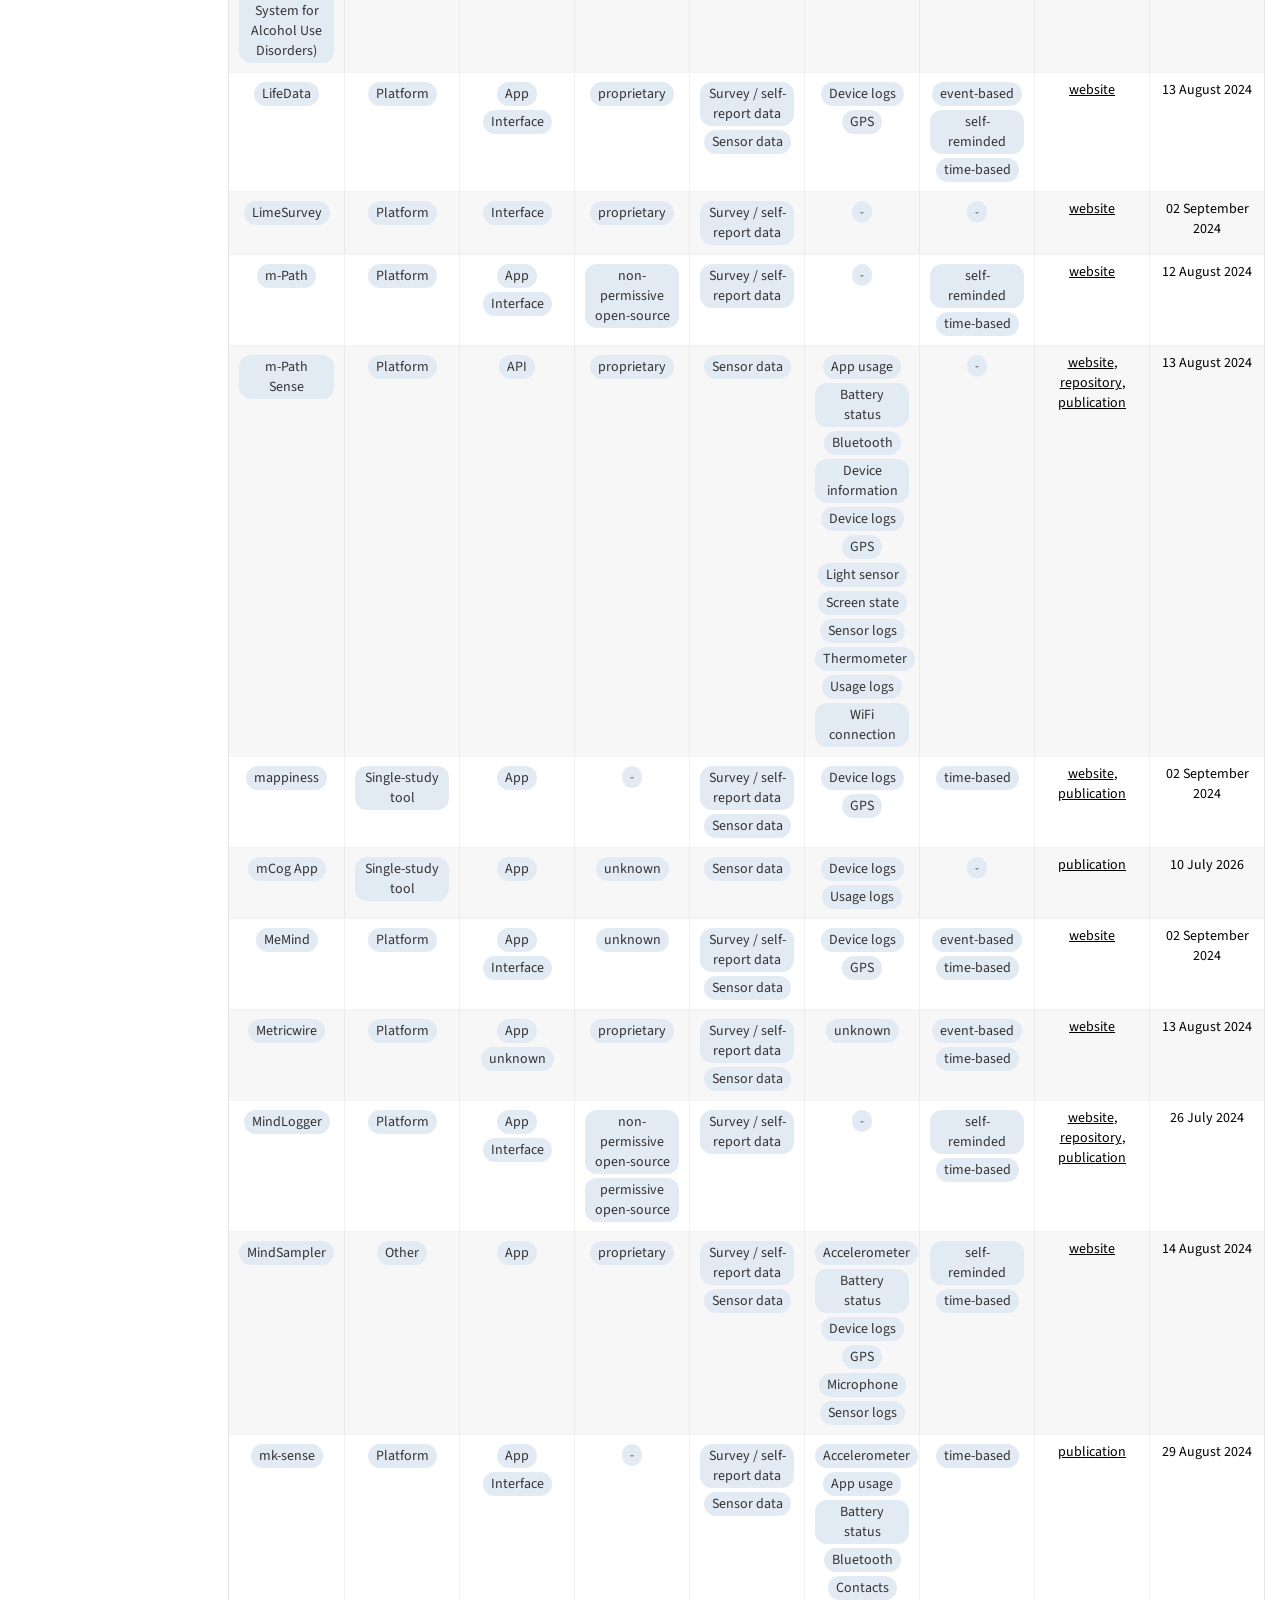
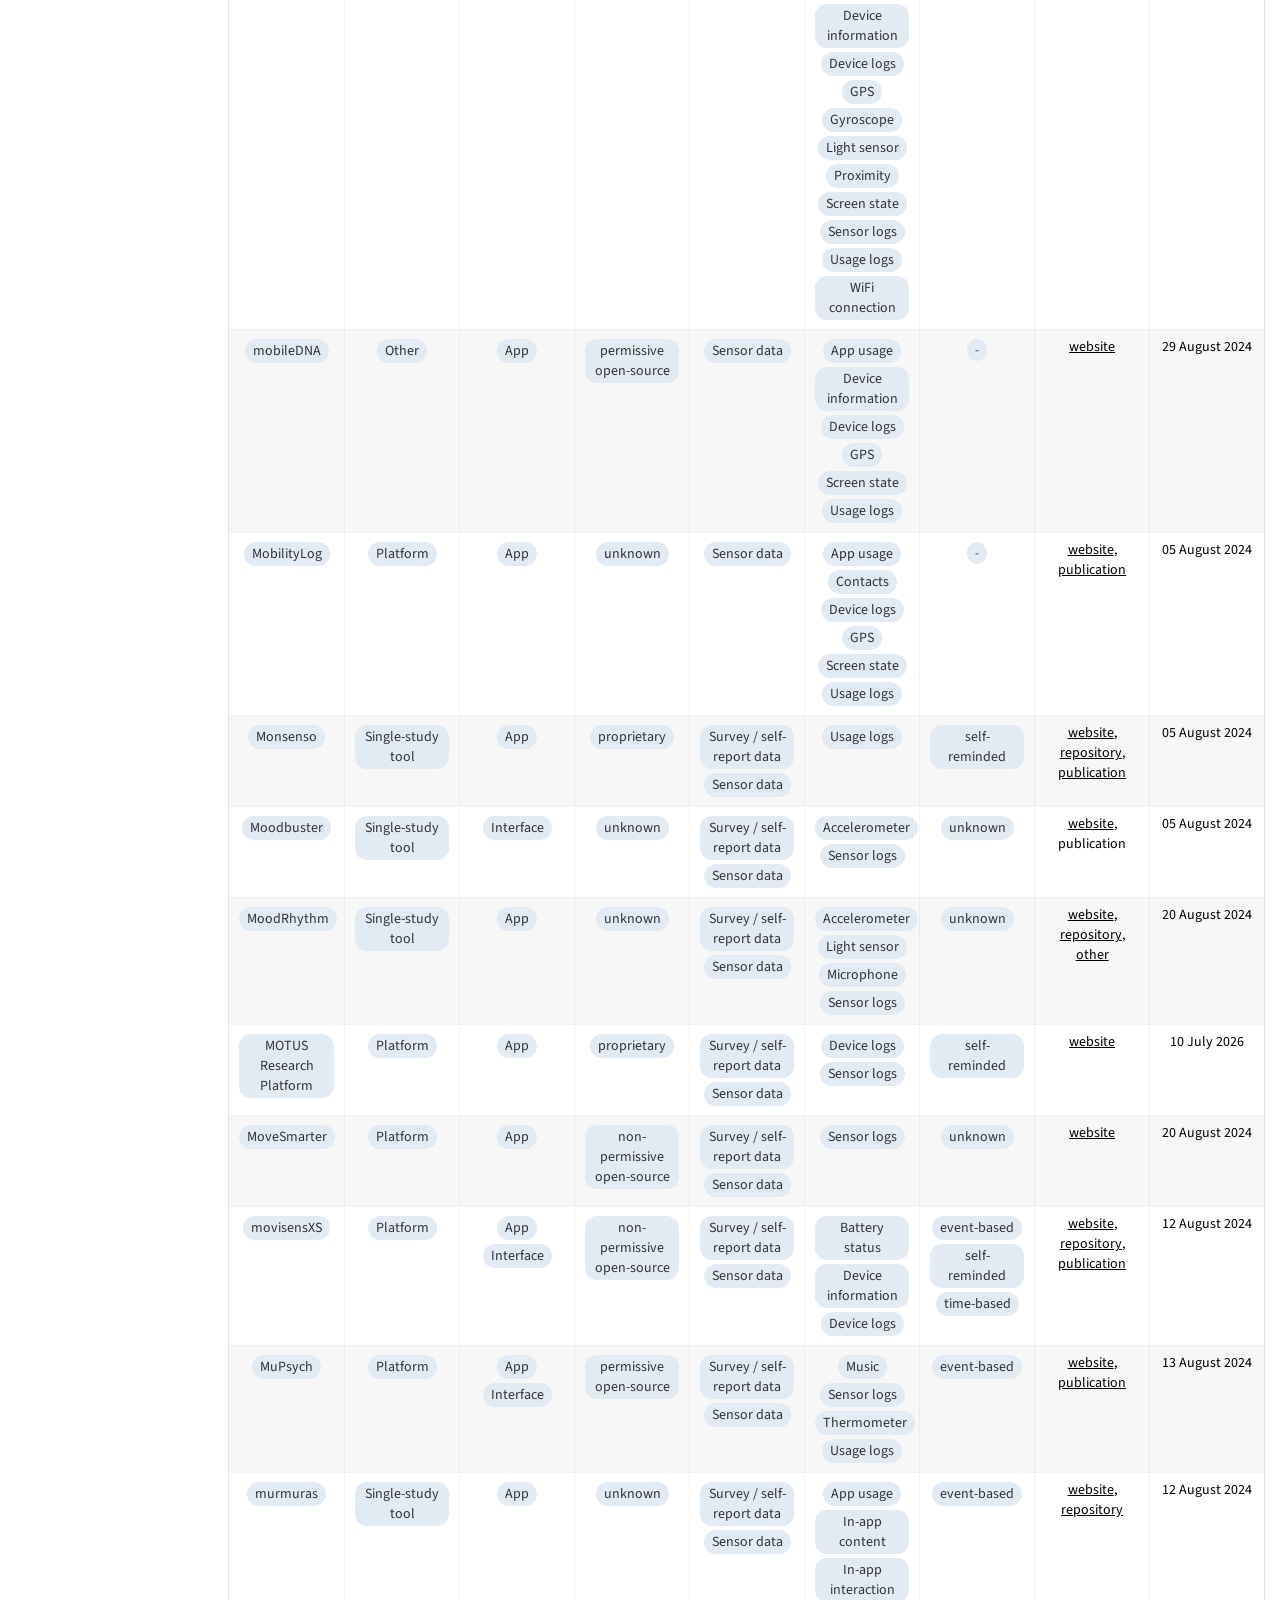
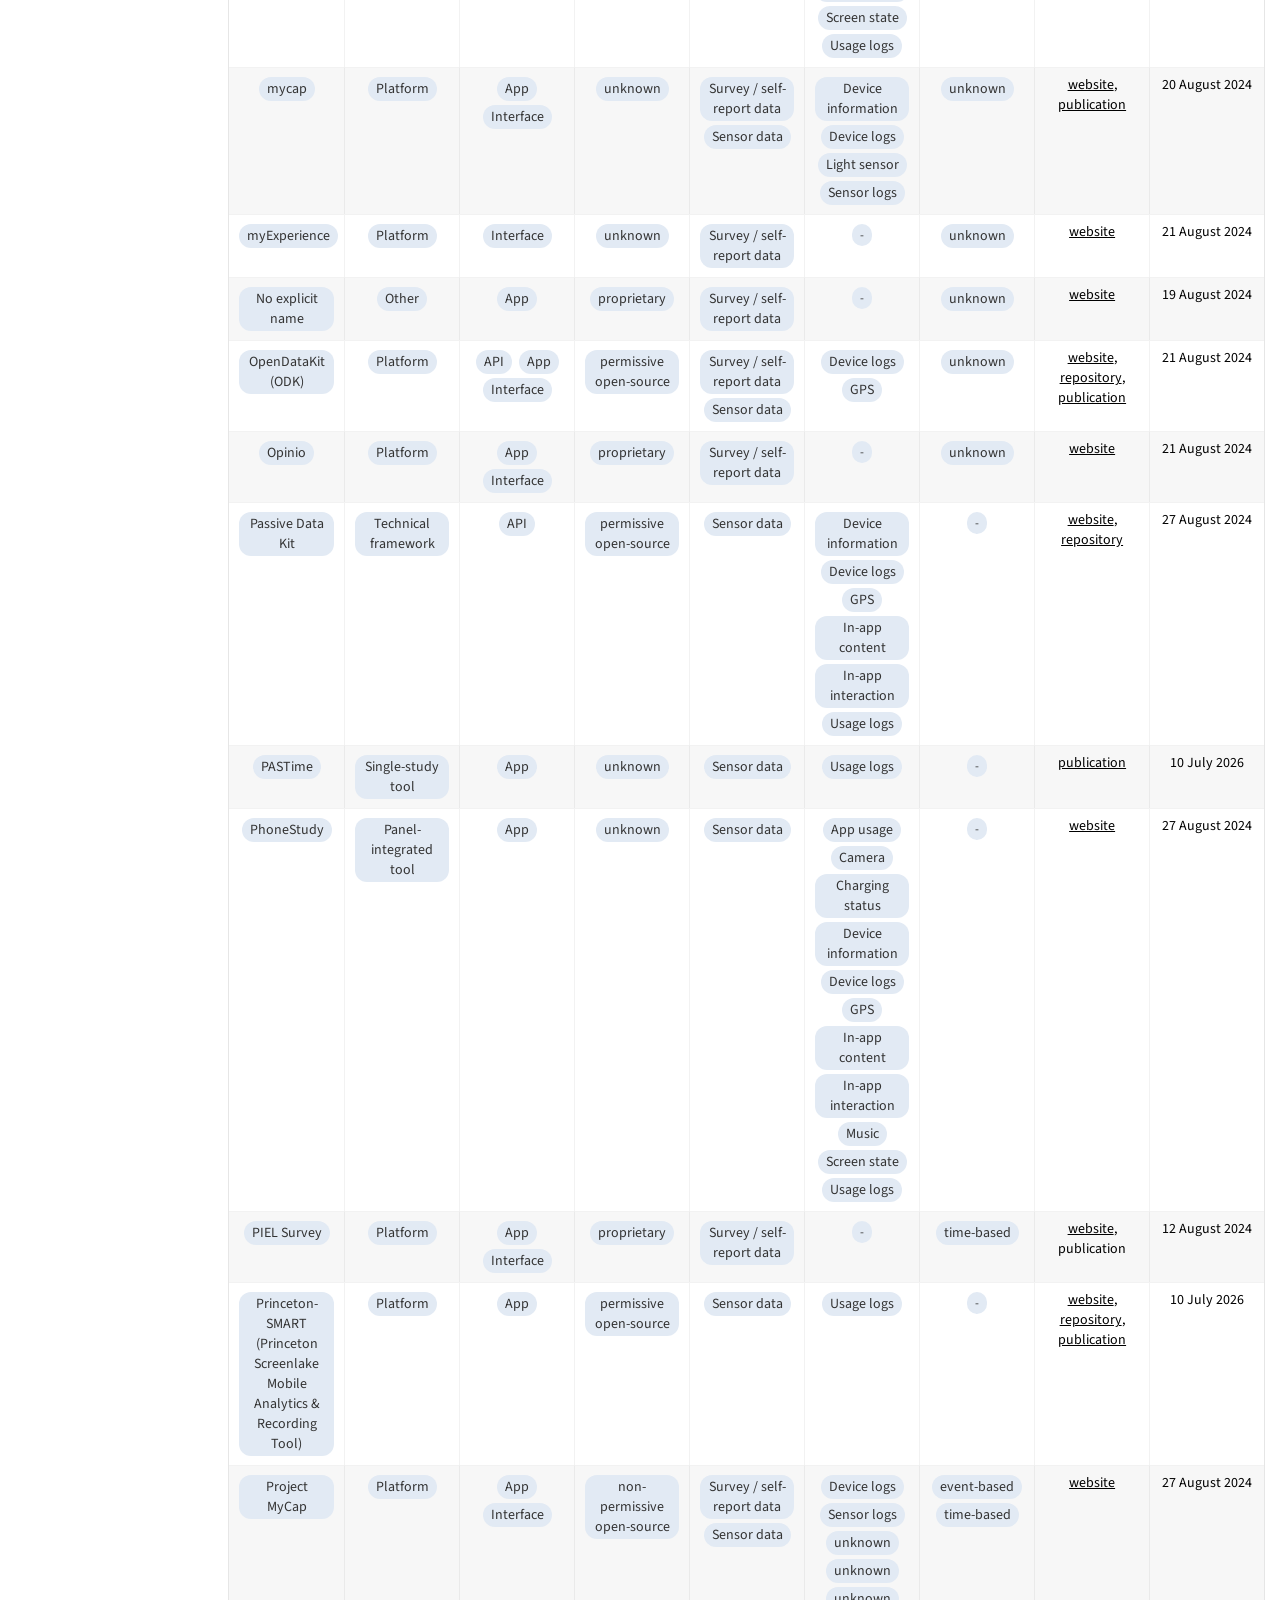
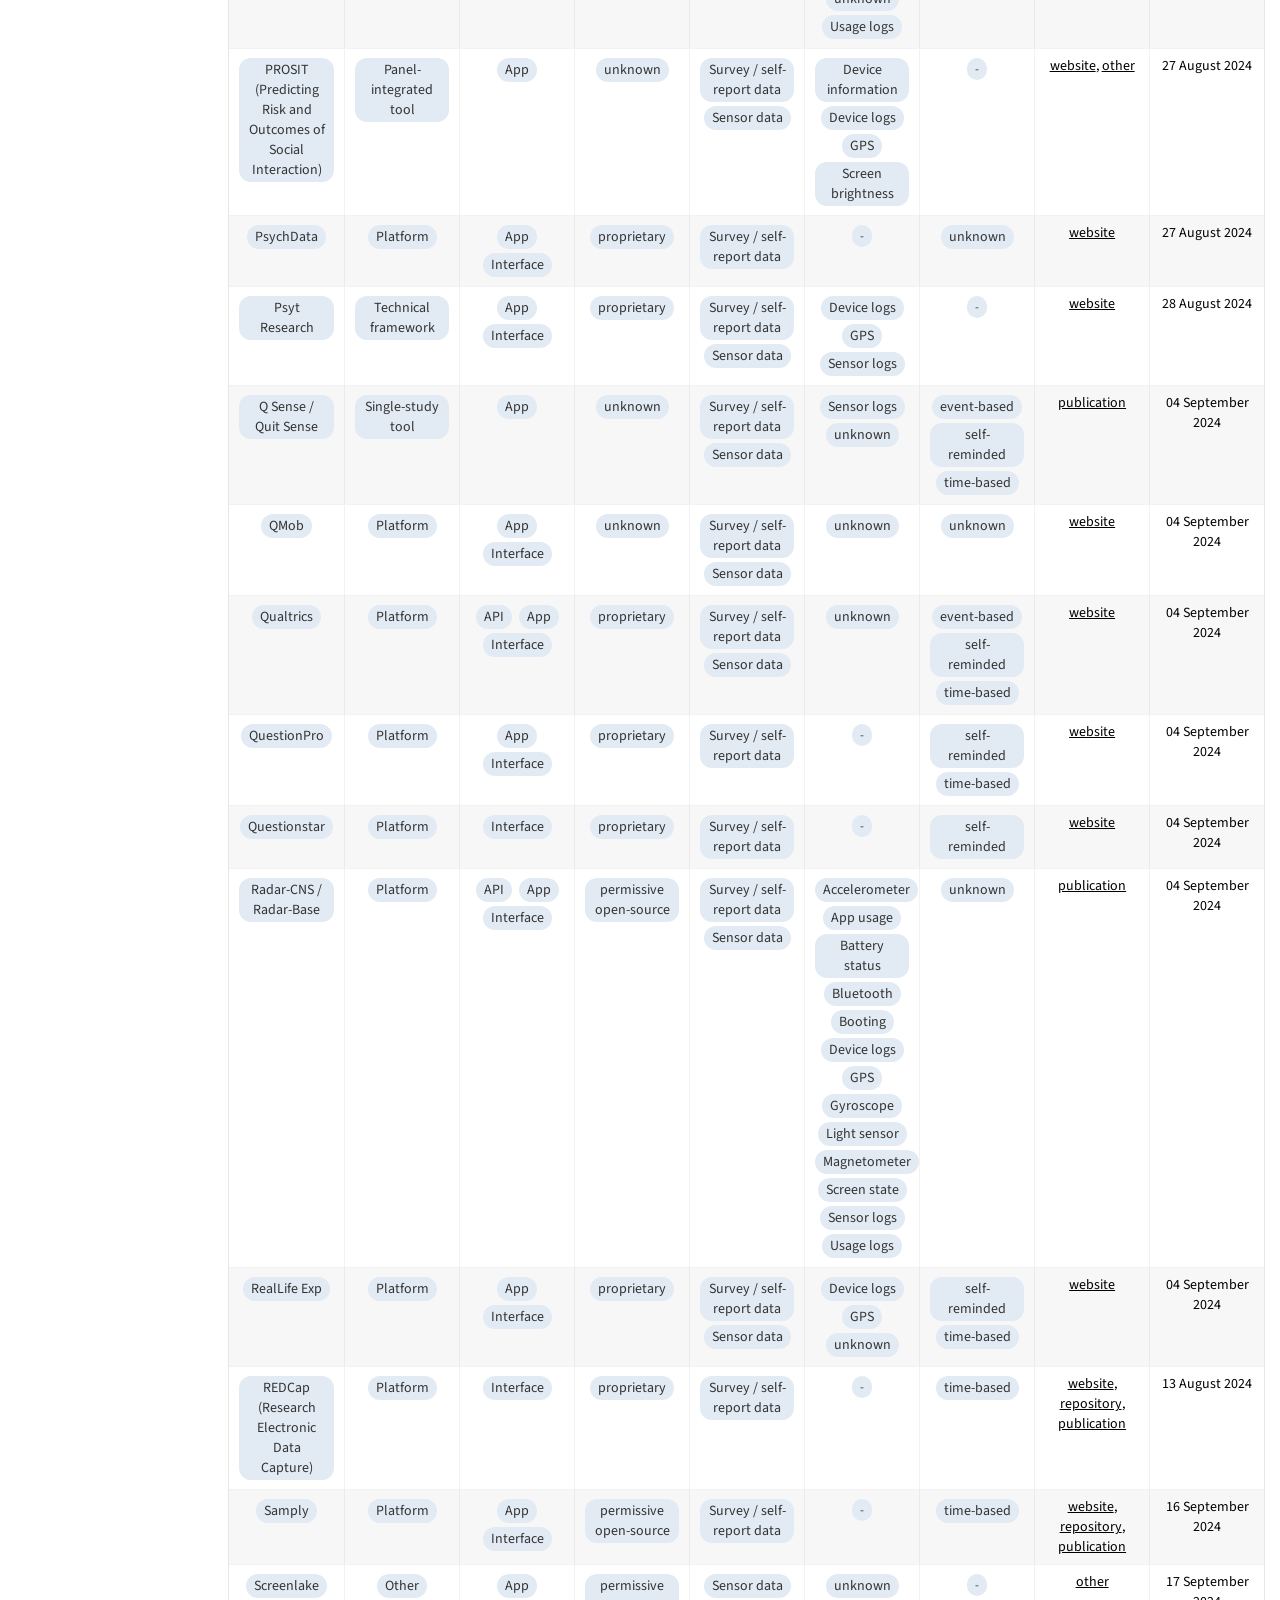
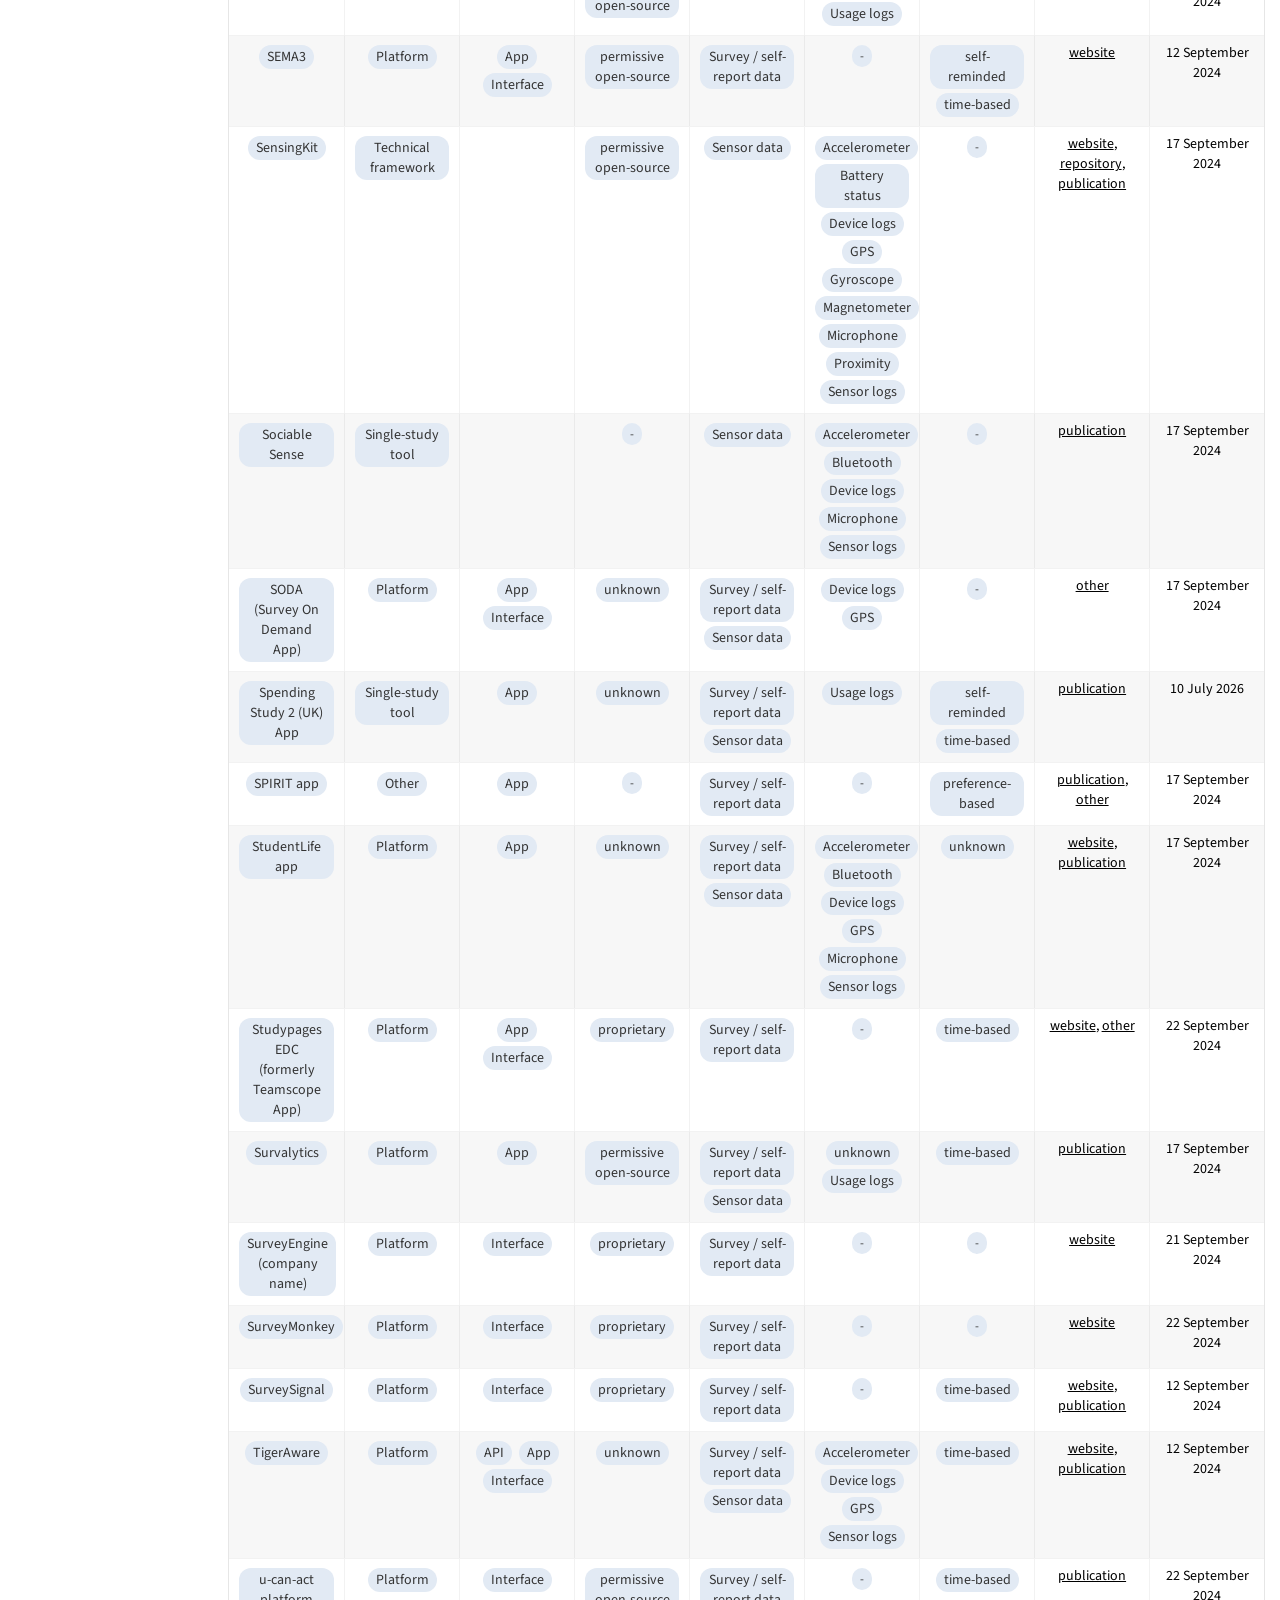
